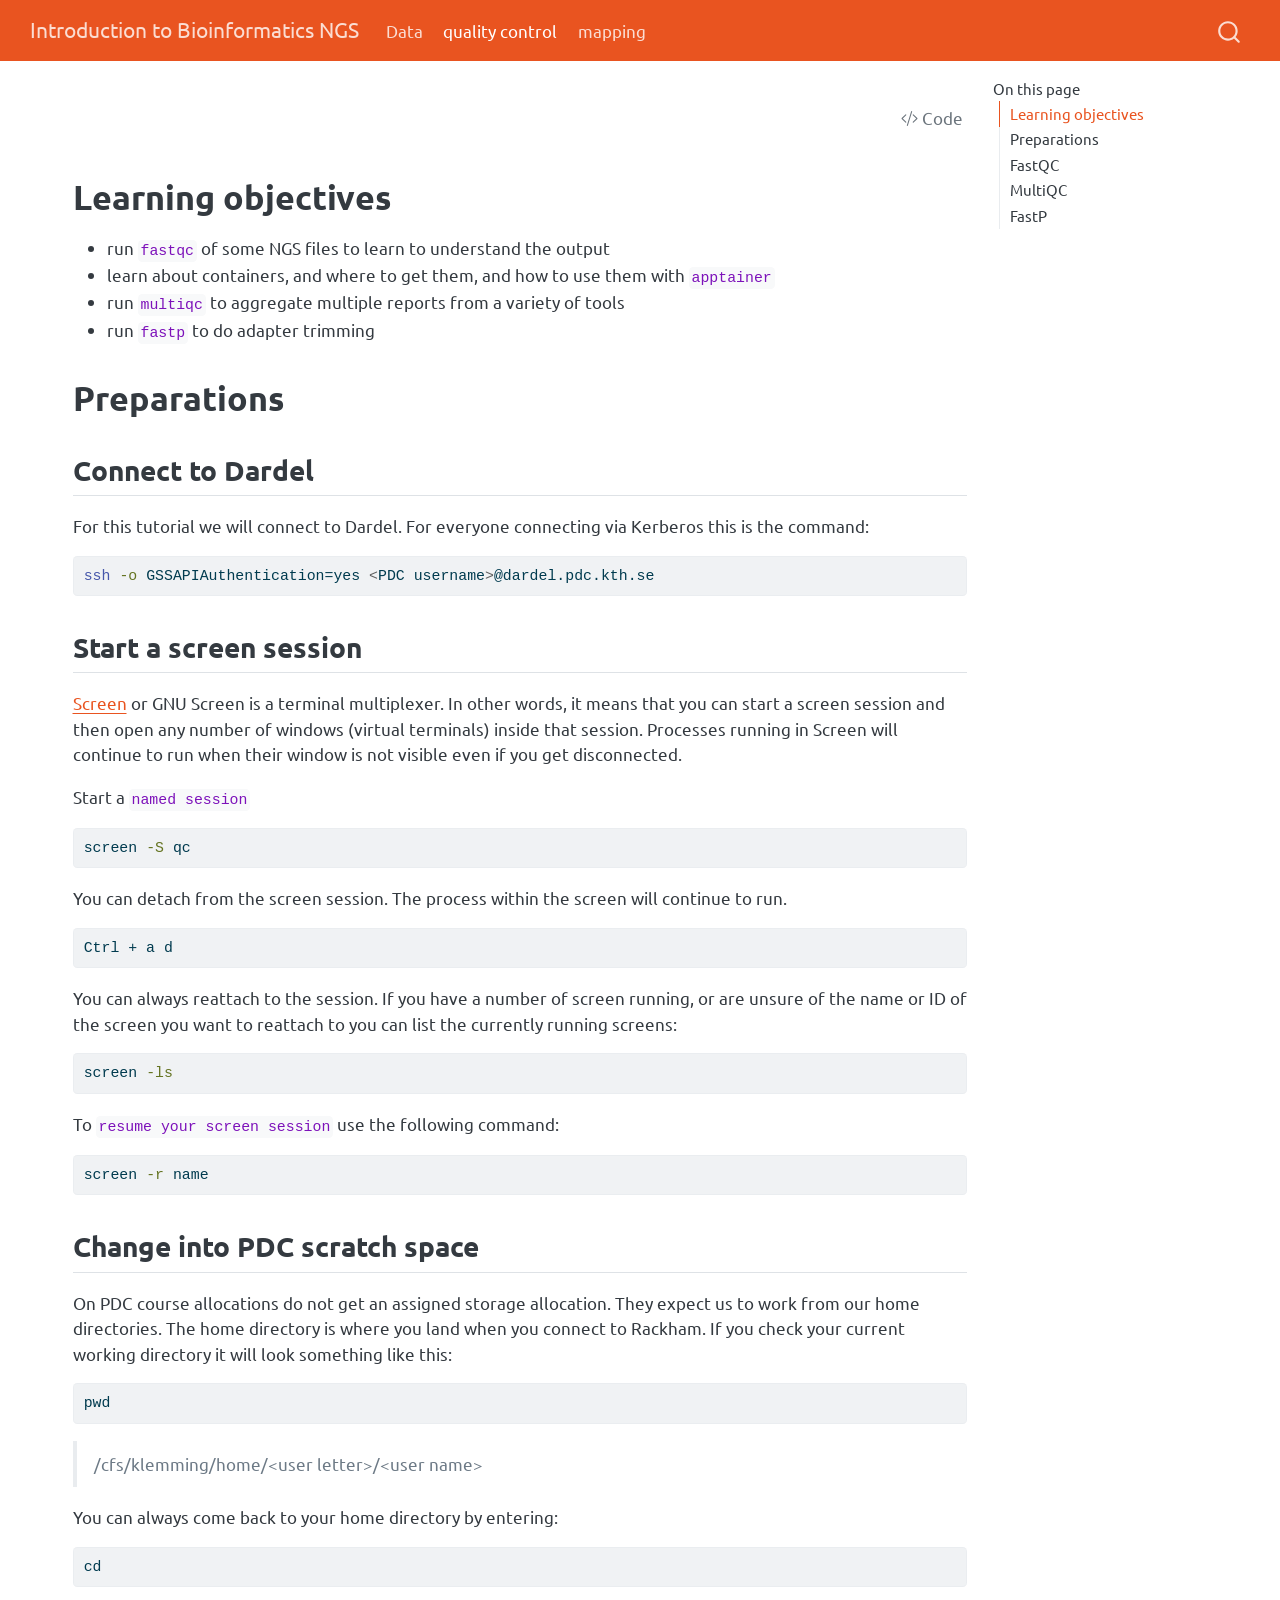
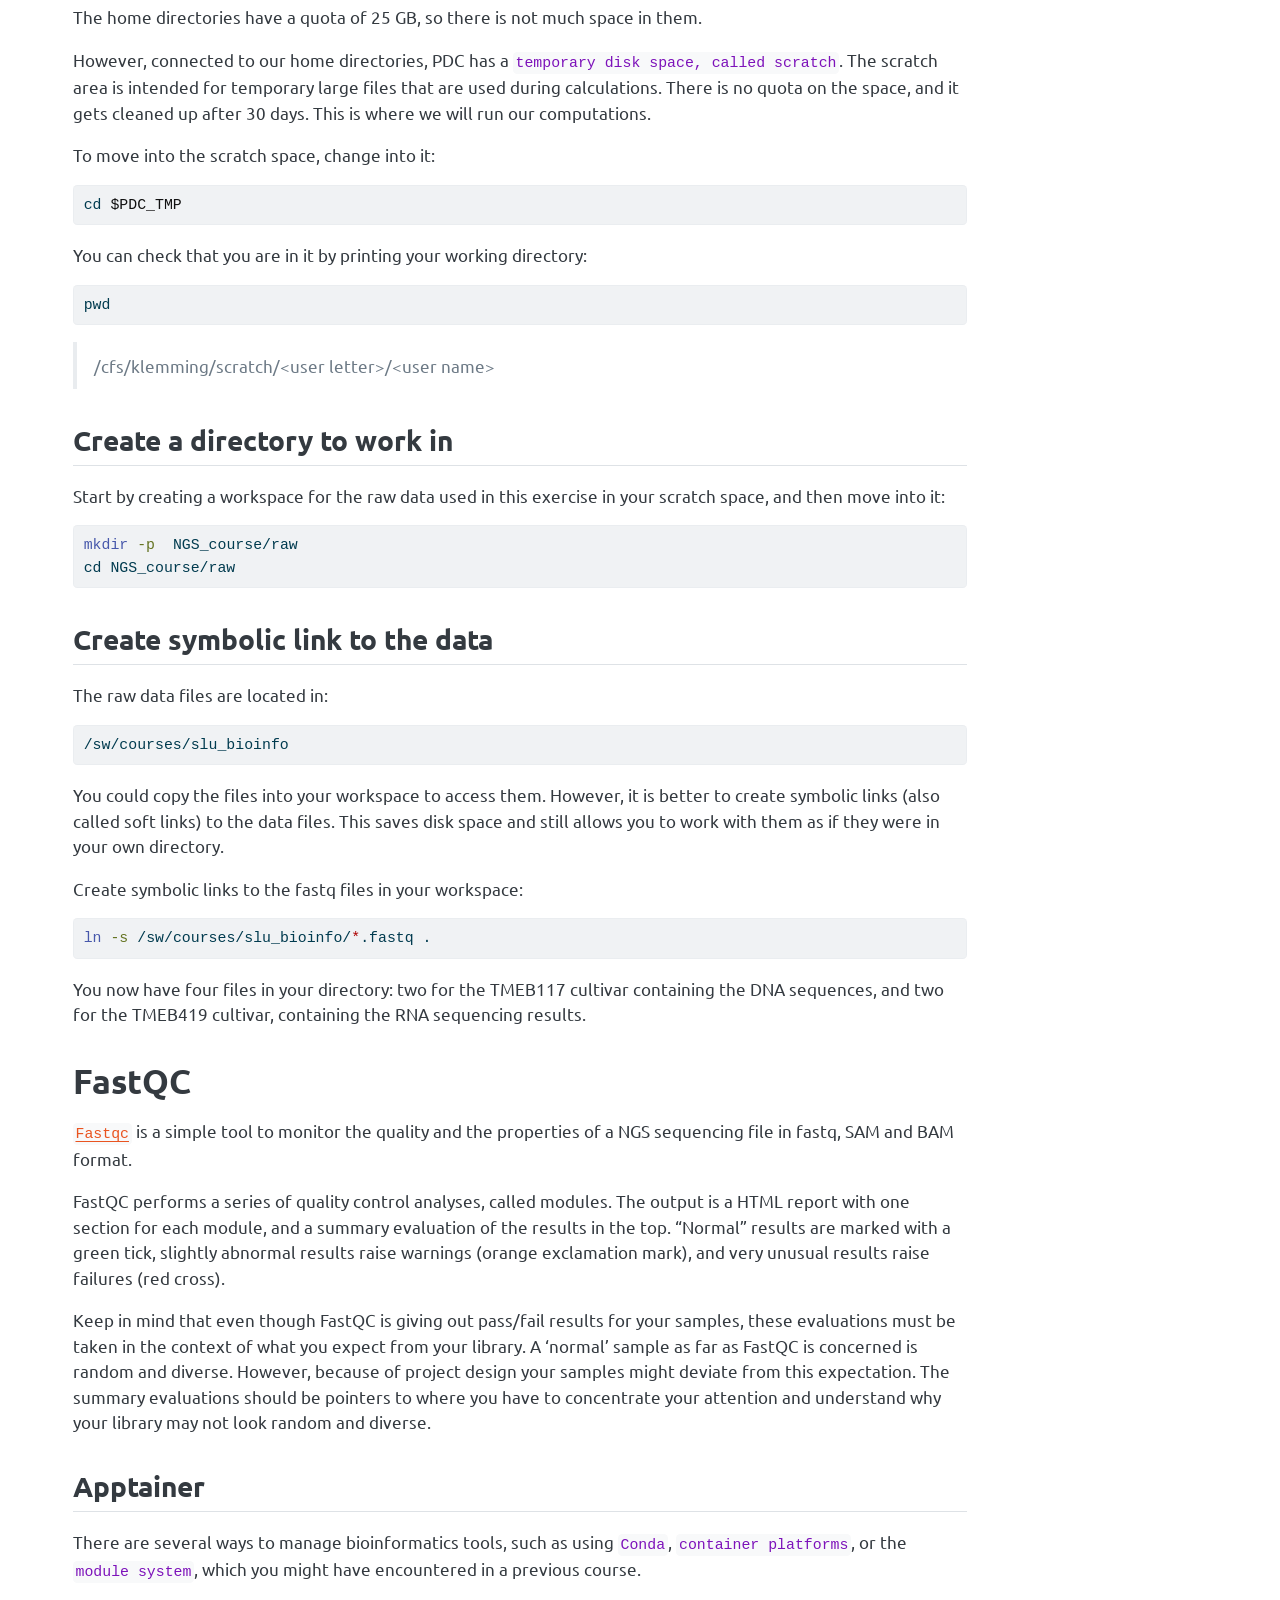
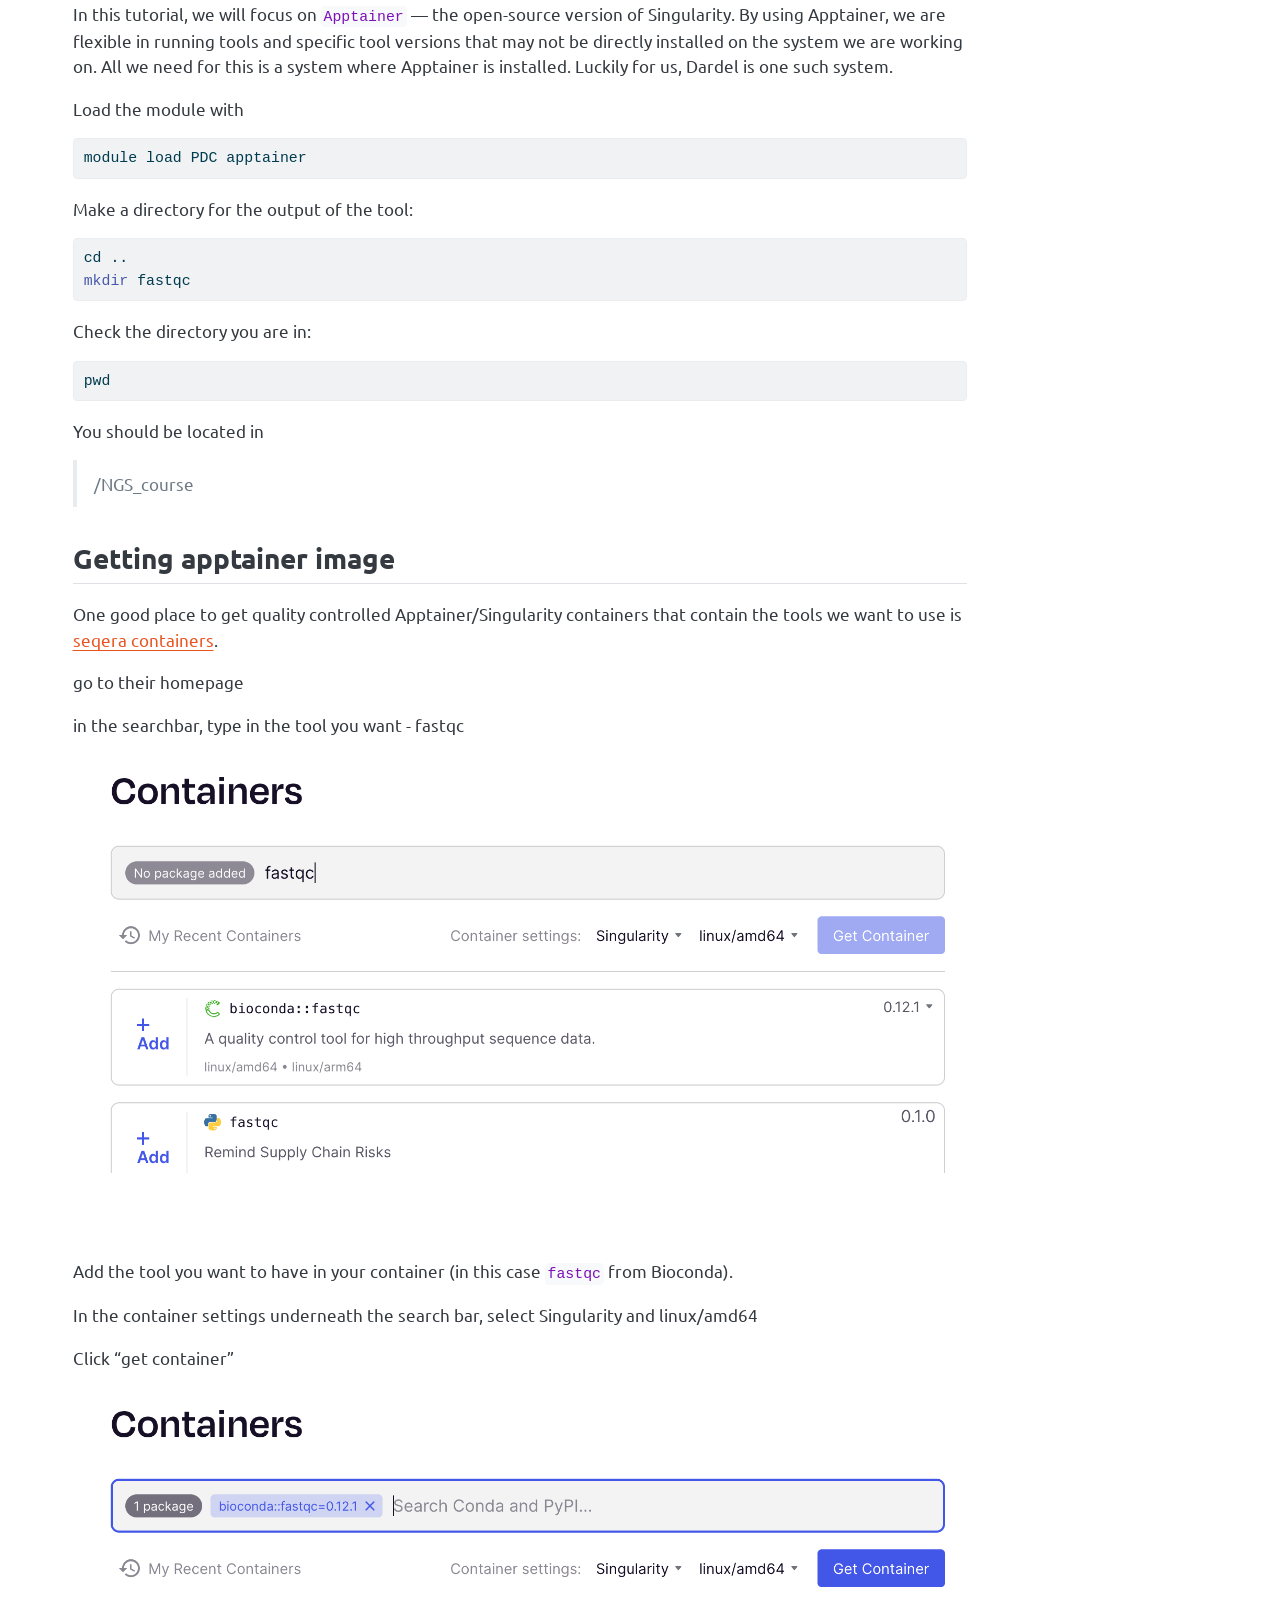
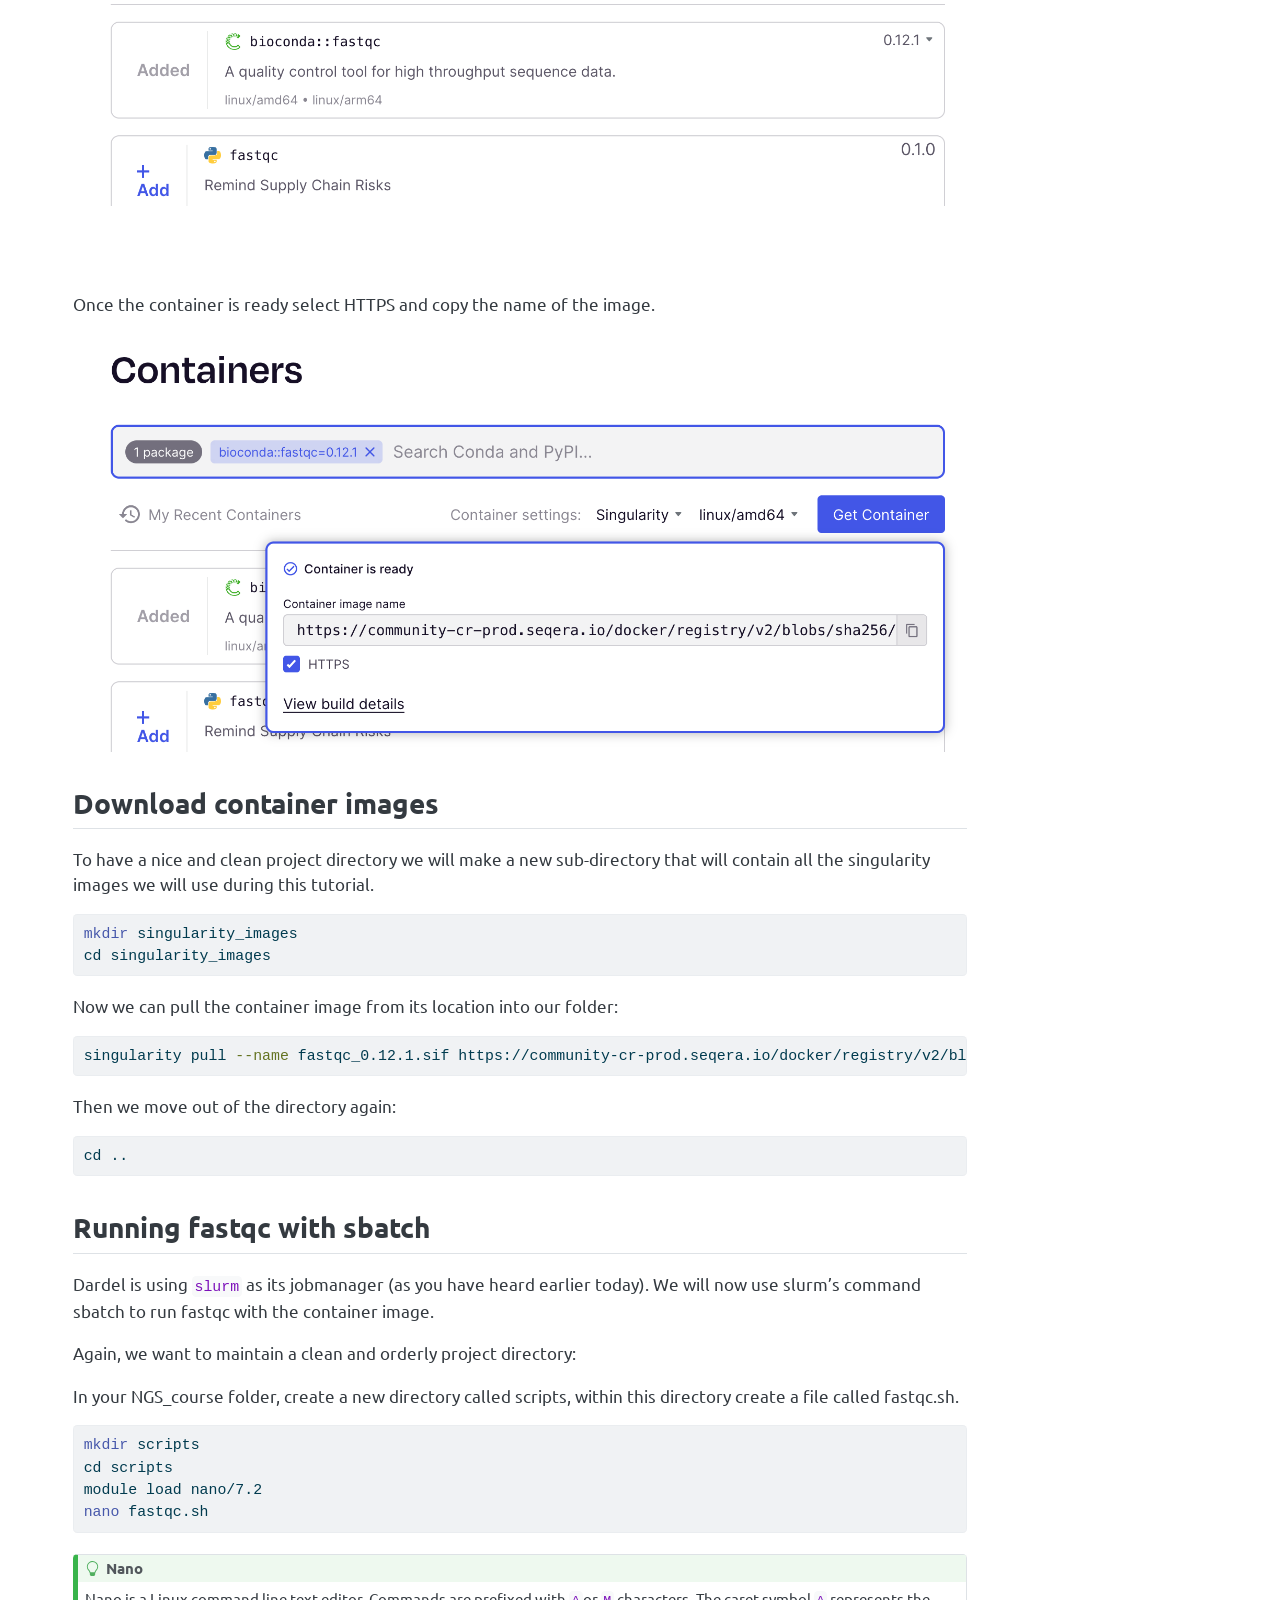
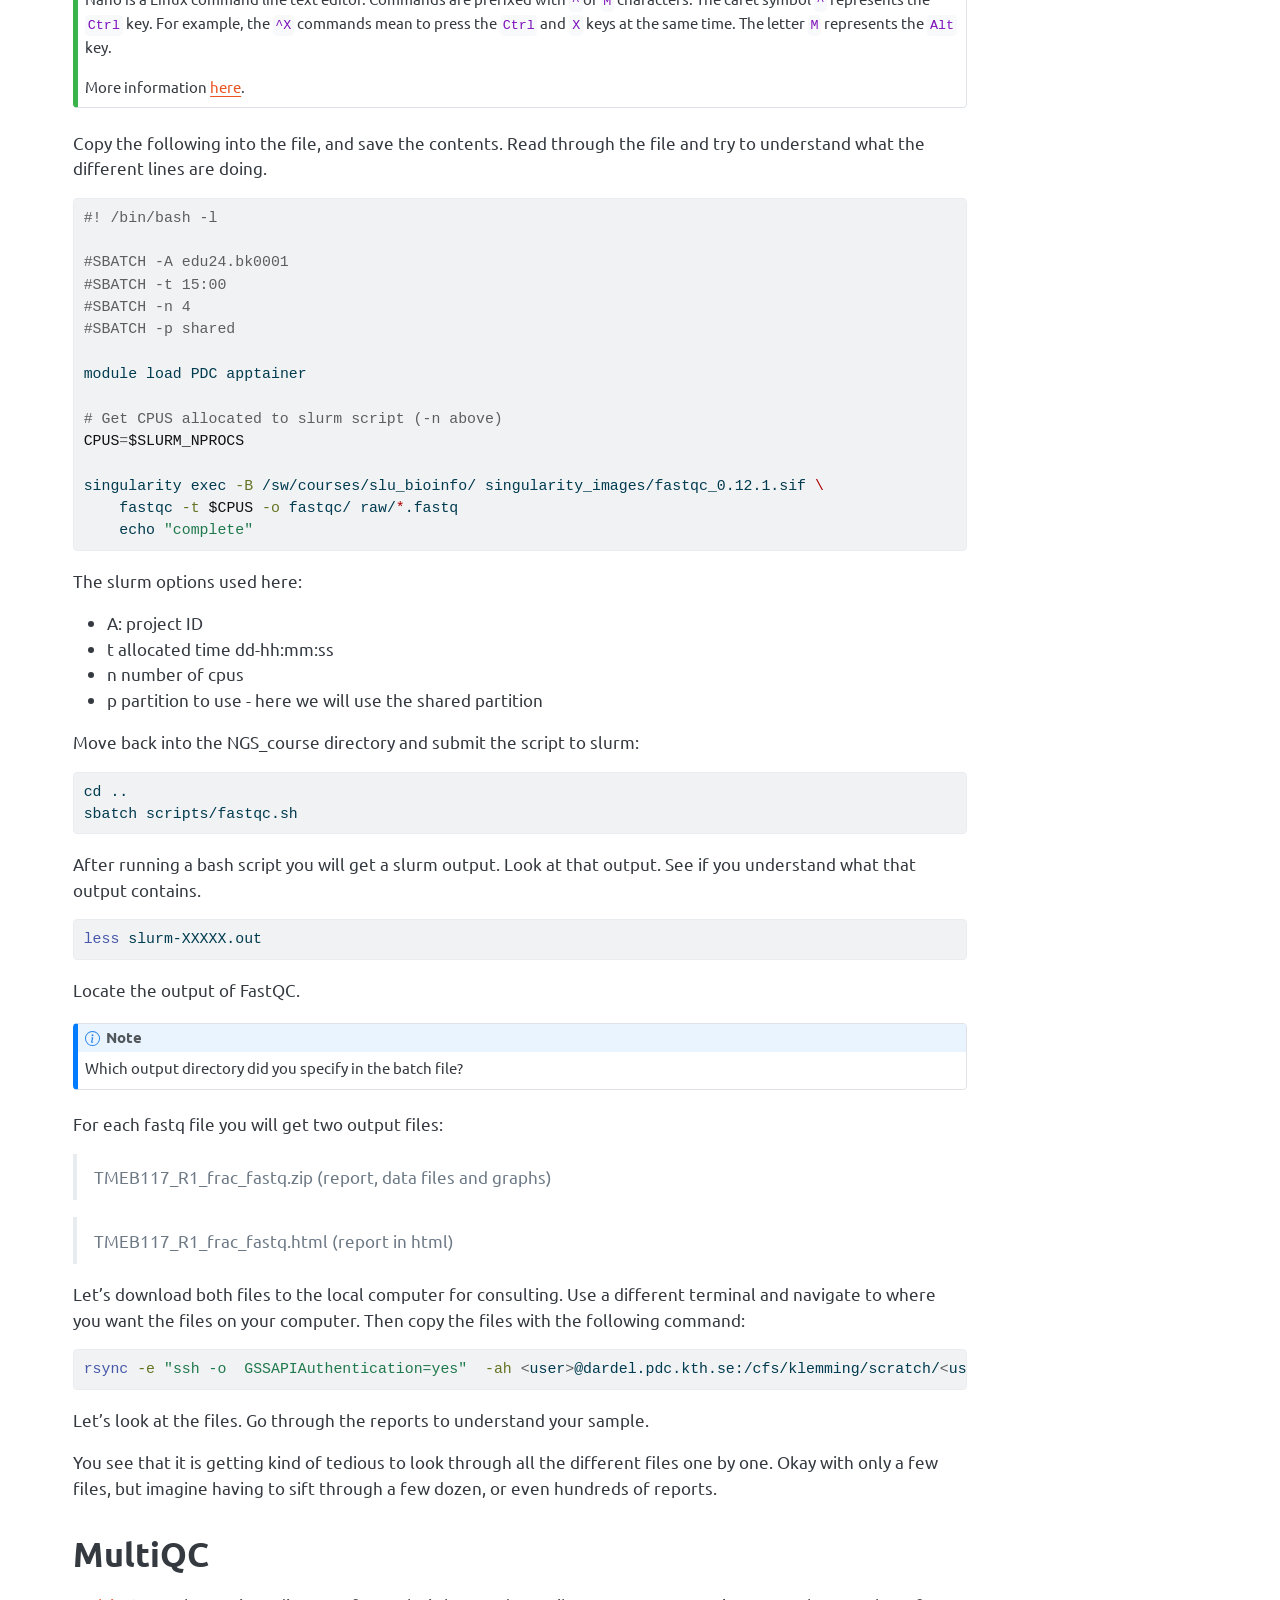
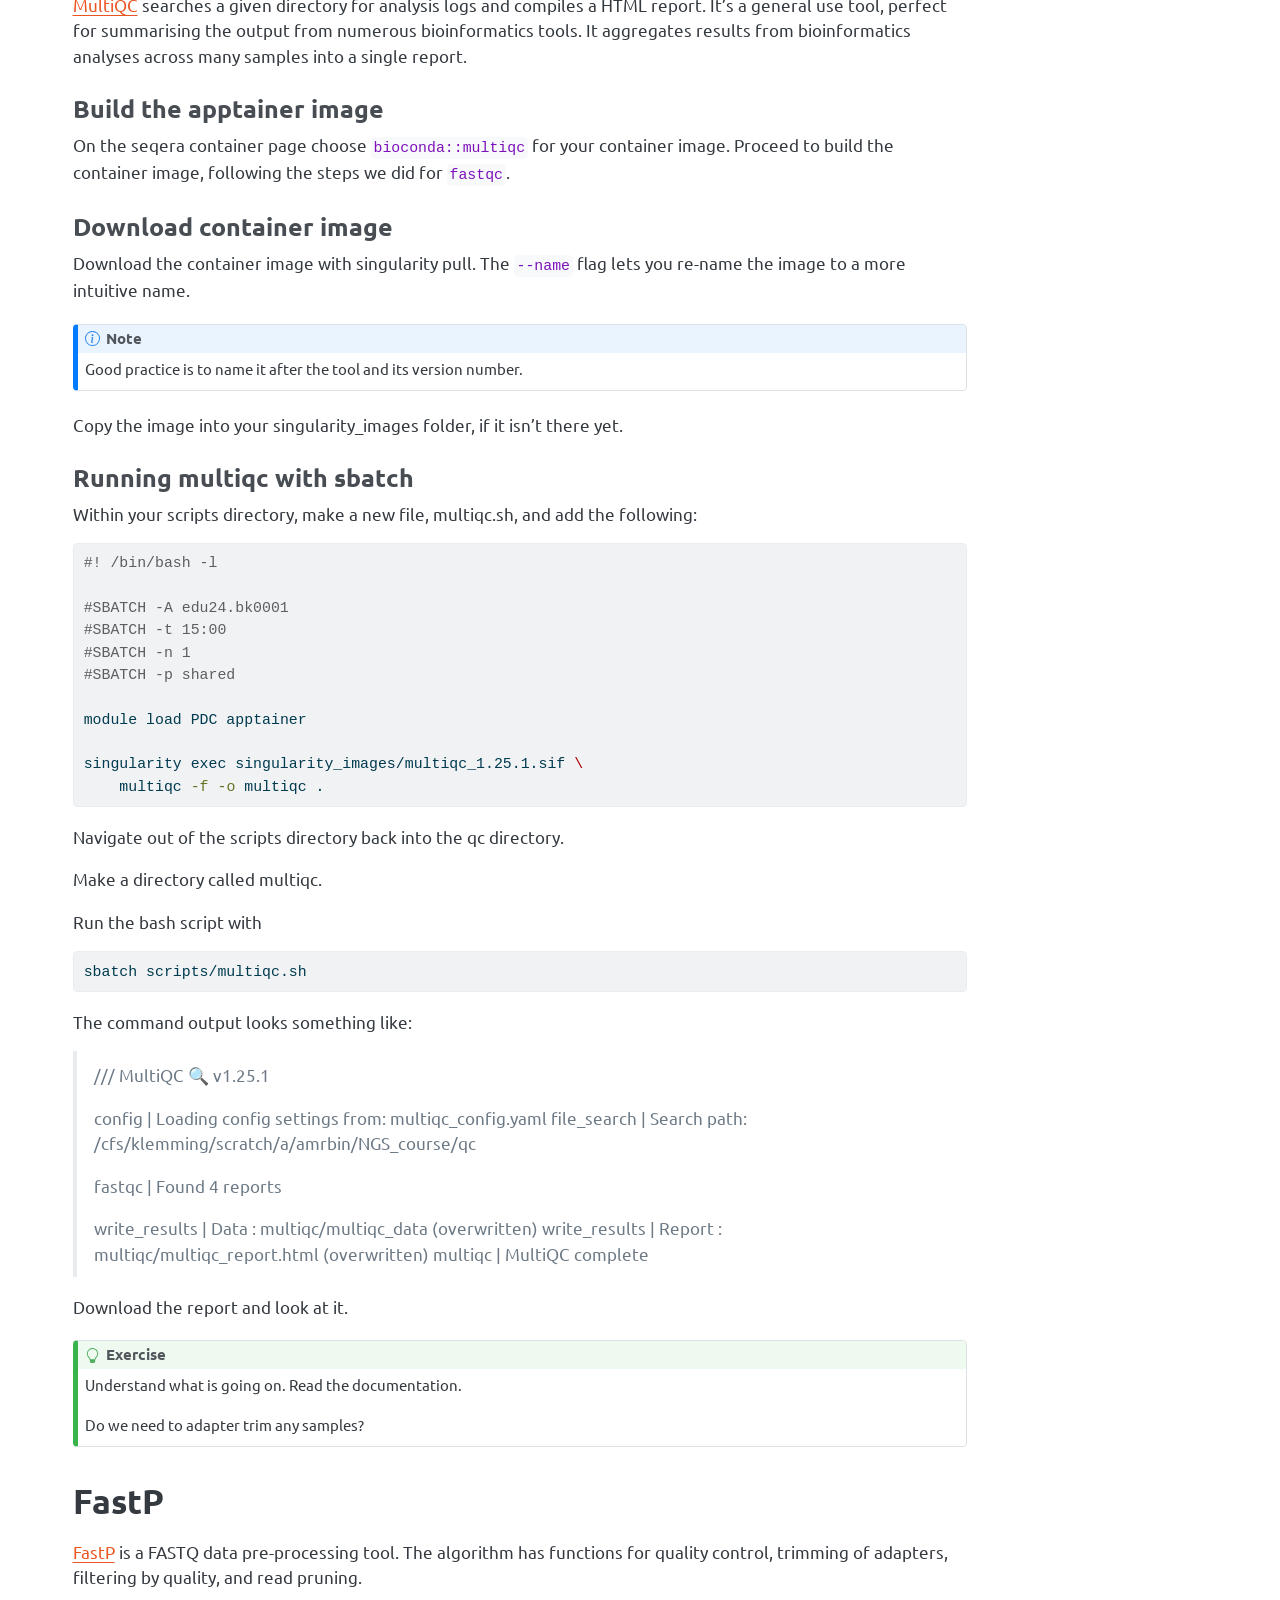
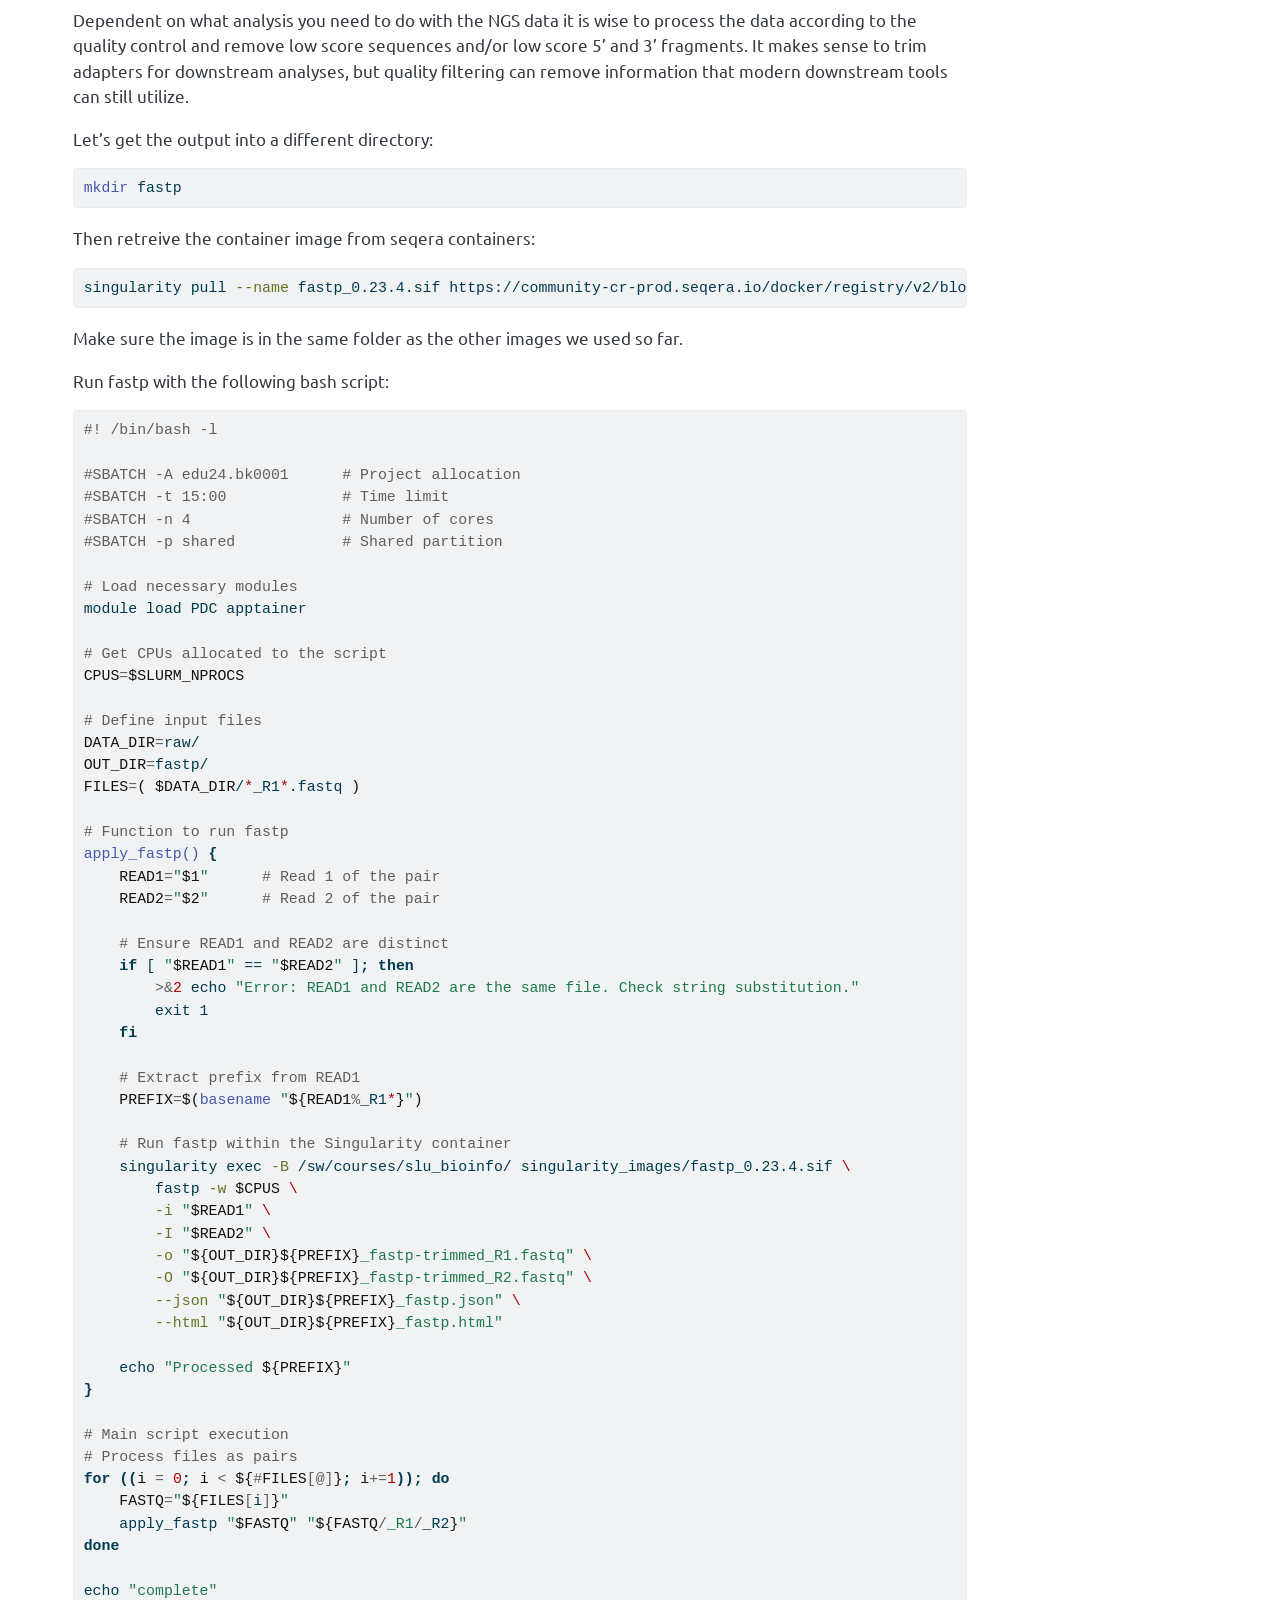
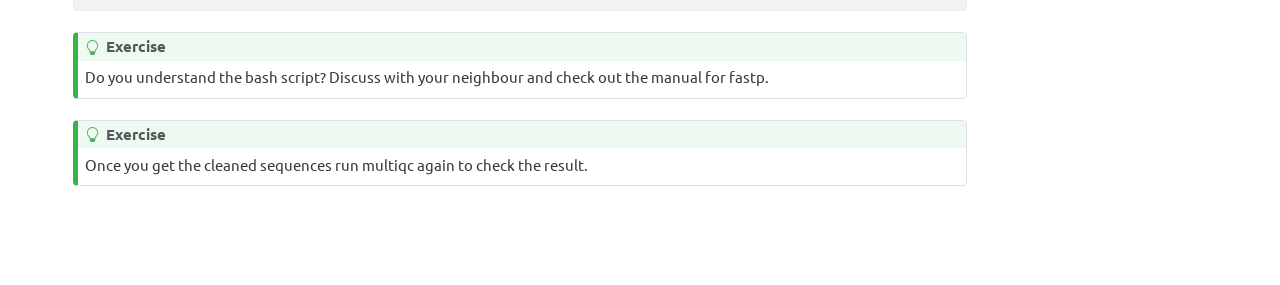
==== NGS1.html @ 235dfc27 "Built site for gh-pages" ====
<!DOCTYPE html>
<html xmlns="http://www.w3.org/1999/xhtml" lang="en" xml:lang="en"><head>

<meta charset="utf-8">
<meta name="generator" content="quarto-1.5.57">

<meta name="viewport" content="width=device-width, initial-scale=1.0, user-scalable=yes">


<title>ngs1 – Introduction to Bioinformatics NGS</title>
<style>
code{white-space: pre-wrap;}
span.smallcaps{font-variant: small-caps;}
div.columns{display: flex; gap: min(4vw, 1.5em);}
div.column{flex: auto; overflow-x: auto;}
div.hanging-indent{margin-left: 1.5em; text-indent: -1.5em;}
ul.task-list{list-style: none;}
ul.task-list li input[type="checkbox"] {
width: 0.8em;
margin: 0 0.8em 0.2em -1em;  vertical-align: middle;
}

pre > code.sourceCode { white-space: pre; position: relative; }
pre > code.sourceCode > span { line-height: 1.25; }
pre > code.sourceCode > span:empty { height: 1.2em; }
.sourceCode { overflow: visible; }
code.sourceCode > span { color: inherit; text-decoration: inherit; }
div.sourceCode { margin: 1em 0; }
pre.sourceCode { margin: 0; }
@media screen {
div.sourceCode { overflow: auto; }
}
@media print {
pre > code.sourceCode { white-space: pre-wrap; }
pre > code.sourceCode > span { display: inline-block; text-indent: -5em; padding-left: 5em; }
}
pre.numberSource code
{ counter-reset: source-line 0; }
pre.numberSource code > span
{ position: relative; left: -4em; counter-increment: source-line; }
pre.numberSource code > span > a:first-child::before
{ content: counter(source-line);
position: relative; left: -1em; text-align: right; vertical-align: baseline;
border: none; display: inline-block;
-webkit-touch-callout: none; -webkit-user-select: none;
-khtml-user-select: none; -moz-user-select: none;
-ms-user-select: none; user-select: none;
padding: 0 4px; width: 4em;
}
pre.numberSource { margin-left: 3em; padding-left: 4px; }
div.sourceCode
{ }
@media screen {
pre > code.sourceCode > span > a:first-child::before { text-decoration: underline; }
}
</style>


<script>const headroomChanged = new CustomEvent("quarto-hrChanged", {
  detail: {},
  bubbles: true,
  cancelable: false,
  composed: false,
});

const announceDismiss = () => {
  const annEl = window.document.getElementById("quarto-announcement");
  if (annEl) {
    annEl.remove();

    const annId = annEl.getAttribute("data-announcement-id");
    window.localStorage.setItem(`quarto-announce-${annId}`, "true");
  }
};

const announceRegister = () => {
  const annEl = window.document.getElementById("quarto-announcement");
  if (annEl) {
    const annId = annEl.getAttribute("data-announcement-id");
    const isDismissed =
      window.localStorage.getItem(`quarto-announce-${annId}`) || false;
    if (isDismissed) {
      announceDismiss();
      return;
    } else {
      annEl.classList.remove("hidden");
    }

    const actionEl = annEl.querySelector(".quarto-announcement-action");
    if (actionEl) {
      actionEl.addEventListener("click", function (e) {
        e.preventDefault();
        // Hide the bar immediately
        announceDismiss();
      });
    }
  }
};

window.document.addEventListener("DOMContentLoaded", function () {
  let init = false;

  announceRegister();

  // Manage the back to top button, if one is present.
  let lastScrollTop = window.pageYOffset || document.documentElement.scrollTop;
  const scrollDownBuffer = 5;
  const scrollUpBuffer = 35;
  const btn = document.getElementById("quarto-back-to-top");
  const hideBackToTop = () => {
    btn.style.display = "none";
  };
  const showBackToTop = () => {
    btn.style.display = "inline-block";
  };
  if (btn) {
    window.document.addEventListener(
      "scroll",
      function () {
        const currentScrollTop =
          window.pageYOffset || document.documentElement.scrollTop;

        // Shows and hides the button 'intelligently' as the user scrolls
        if (currentScrollTop - scrollDownBuffer > lastScrollTop) {
          hideBackToTop();
          lastScrollTop = currentScrollTop <= 0 ? 0 : currentScrollTop;
        } else if (currentScrollTop < lastScrollTop - scrollUpBuffer) {
          showBackToTop();
          lastScrollTop = currentScrollTop <= 0 ? 0 : currentScrollTop;
        }

        // Show the button at the bottom, hides it at the top
        if (currentScrollTop <= 0) {
          hideBackToTop();
        } else if (
          window.innerHeight + currentScrollTop >=
          document.body.offsetHeight
        ) {
          showBackToTop();
        }
      },
      false
    );
  }

  function throttle(func, wait) {
    var timeout;
    return function () {
      const context = this;
      const args = arguments;
      const later = function () {
        clearTimeout(timeout);
        timeout = null;
        func.apply(context, args);
      };

      if (!timeout) {
        timeout = setTimeout(later, wait);
      }
    };
  }

  function headerOffset() {
    // Set an offset if there is are fixed top navbar
    const headerEl = window.document.querySelector("header.fixed-top");
    if (headerEl) {
      return headerEl.clientHeight;
    } else {
      return 0;
    }
  }

  function footerOffset() {
    const footerEl = window.document.querySelector("footer.footer");
    if (footerEl) {
      return footerEl.clientHeight;
    } else {
      return 0;
    }
  }

  function dashboardOffset() {
    const dashboardNavEl = window.document.getElementById(
      "quarto-dashboard-header"
    );
    if (dashboardNavEl !== null) {
      return dashboardNavEl.clientHeight;
    } else {
      return 0;
    }
  }

  function updateDocumentOffsetWithoutAnimation() {
    updateDocumentOffset(false);
  }

  function updateDocumentOffset(animated) {
    // set body offset
    const topOffset = headerOffset();
    const bodyOffset = topOffset + footerOffset() + dashboardOffset();
    const bodyEl = window.document.body;
    bodyEl.setAttribute("data-bs-offset", topOffset);
    bodyEl.style.paddingTop = topOffset + "px";

    // deal with sidebar offsets
    const sidebars = window.document.querySelectorAll(
      ".sidebar, .headroom-target"
    );
    sidebars.forEach((sidebar) => {
      if (!animated) {
        sidebar.classList.add("notransition");
        // Remove the no transition class after the animation has time to complete
        setTimeout(function () {
          sidebar.classList.remove("notransition");
        }, 201);
      }

      if (window.Headroom && sidebar.classList.contains("sidebar-unpinned")) {
        sidebar.style.top = "0";
        sidebar.style.maxHeight = "100vh";
      } else {
        sidebar.style.top = topOffset + "px";
        sidebar.style.maxHeight = "calc(100vh - " + topOffset + "px)";
      }
    });

    // allow space for footer
    const mainContainer = window.document.querySelector(".quarto-container");
    if (mainContainer) {
      mainContainer.style.minHeight = "calc(100vh - " + bodyOffset + "px)";
    }

    // link offset
    let linkStyle = window.document.querySelector("#quarto-target-style");
    if (!linkStyle) {
      linkStyle = window.document.createElement("style");
      linkStyle.setAttribute("id", "quarto-target-style");
      window.document.head.appendChild(linkStyle);
    }
    while (linkStyle.firstChild) {
      linkStyle.removeChild(linkStyle.firstChild);
    }
    if (topOffset > 0) {
      linkStyle.appendChild(
        window.document.createTextNode(`
      section:target::before {
        content: "";
        display: block;
        height: ${topOffset}px;
        margin: -${topOffset}px 0 0;
      }`)
      );
    }
    if (init) {
      window.dispatchEvent(headroomChanged);
    }
    init = true;
  }

  // initialize headroom
  var header = window.document.querySelector("#quarto-header");
  if (header && window.Headroom) {
    const headroom = new window.Headroom(header, {
      tolerance: 5,
      onPin: function () {
        const sidebars = window.document.querySelectorAll(
          ".sidebar, .headroom-target"
        );
        sidebars.forEach((sidebar) => {
          sidebar.classList.remove("sidebar-unpinned");
        });
        updateDocumentOffset();
      },
      onUnpin: function () {
        const sidebars = window.document.querySelectorAll(
          ".sidebar, .headroom-target"
        );
        sidebars.forEach((sidebar) => {
          sidebar.classList.add("sidebar-unpinned");
        });
        updateDocumentOffset();
      },
    });
    headroom.init();

    let frozen = false;
    window.quartoToggleHeadroom = function () {
      if (frozen) {
        headroom.unfreeze();
        frozen = false;
      } else {
        headroom.freeze();
        frozen = true;
      }
    };
  }

  window.addEventListener(
    "hashchange",
    function (e) {
      if (
        getComputedStyle(document.documentElement).scrollBehavior !== "smooth"
      ) {
        window.scrollTo(0, window.pageYOffset - headerOffset());
      }
    },
    false
  );

  // Observe size changed for the header
  const headerEl = window.document.querySelector("header.fixed-top");
  if (headerEl && window.ResizeObserver) {
    const observer = new window.ResizeObserver(() => {
      setTimeout(updateDocumentOffsetWithoutAnimation, 0);
    });
    observer.observe(headerEl, {
      attributes: true,
      childList: true,
      characterData: true,
    });
  } else {
    window.addEventListener(
      "resize",
      throttle(updateDocumentOffsetWithoutAnimation, 50)
    );
  }
  setTimeout(updateDocumentOffsetWithoutAnimation, 250);

  // fixup index.html links if we aren't on the filesystem
  if (window.location.protocol !== "file:") {
    const links = window.document.querySelectorAll("a");
    for (let i = 0; i < links.length; i++) {
      if (links[i].href) {
        links[i].dataset.originalHref = links[i].href;
        links[i].href = links[i].href.replace(/\/index\.html/, "/");
      }
    }

    // Fixup any sharing links that require urls
    // Append url to any sharing urls
    const sharingLinks = window.document.querySelectorAll(
      "a.sidebar-tools-main-item, a.quarto-navigation-tool, a.quarto-navbar-tools, a.quarto-navbar-tools-item"
    );
    for (let i = 0; i < sharingLinks.length; i++) {
      const sharingLink = sharingLinks[i];
      const href = sharingLink.getAttribute("href");
      if (href) {
        sharingLink.setAttribute(
          "href",
          href.replace("|url|", window.location.href)
        );
      }
    }

    // Scroll the active navigation item into view, if necessary
    const navSidebar = window.document.querySelector("nav#quarto-sidebar");
    if (navSidebar) {
      // Find the active item
      const activeItem = navSidebar.querySelector("li.sidebar-item a.active");
      if (activeItem) {
        // Wait for the scroll height and height to resolve by observing size changes on the
        // nav element that is scrollable
        const resizeObserver = new ResizeObserver((_entries) => {
          // The bottom of the element
          const elBottom = activeItem.offsetTop;
          const viewBottom = navSidebar.scrollTop + navSidebar.clientHeight;

          // The element height and scroll height are the same, then we are still loading
          if (viewBottom !== navSidebar.scrollHeight) {
            // Determine if the item isn't visible and scroll to it
            if (elBottom >= viewBottom) {
              navSidebar.scrollTop = elBottom;
            }

            // stop observing now since we've completed the scroll
            resizeObserver.unobserve(navSidebar);
          }
        });
        resizeObserver.observe(navSidebar);
      }
    }
  }
});
</script>
<script>/*!
 * headroom.js v0.12.0 - Give your page some headroom. Hide your header until you need it
 * Copyright (c) 2020 Nick Williams - http://wicky.nillia.ms/headroom.js
 * License: MIT
 */

!function(t,n){"object"==typeof exports&&"undefined"!=typeof module?module.exports=n():"function"==typeof define&&define.amd?define(n):(t=t||self).Headroom=n()}(this,function(){"use strict";function t(){return"undefined"!=typeof window}function d(t){return function(t){return t&&t.document&&function(t){return 9===t.nodeType}(t.document)}(t)?function(t){var n=t.document,o=n.body,s=n.documentElement;return{scrollHeight:function(){return Math.max(o.scrollHeight,s.scrollHeight,o.offsetHeight,s.offsetHeight,o.clientHeight,s.clientHeight)},height:function(){return t.innerHeight||s.clientHeight||o.clientHeight},scrollY:function(){return void 0!==t.pageYOffset?t.pageYOffset:(s||o.parentNode||o).scrollTop}}}(t):function(t){return{scrollHeight:function(){return Math.max(t.scrollHeight,t.offsetHeight,t.clientHeight)},height:function(){return Math.max(t.offsetHeight,t.clientHeight)},scrollY:function(){return t.scrollTop}}}(t)}function n(t,s,e){var n,o=function(){var n=!1;try{var t={get passive(){n=!0}};window.addEventListener("test",t,t),window.removeEventListener("test",t,t)}catch(t){n=!1}return n}(),i=!1,r=d(t),l=r.scrollY(),a={};function c(){var t=Math.round(r.scrollY()),n=r.height(),o=r.scrollHeight();a.scrollY=t,a.lastScrollY=l,a.direction=l<t?"down":"up",a.distance=Math.abs(t-l),a.isOutOfBounds=t<0||o<t+n,a.top=t<=s.offset[a.direction],a.bottom=o<=t+n,a.toleranceExceeded=a.distance>s.tolerance[a.direction],e(a),l=t,i=!1}function h(){i||(i=!0,n=requestAnimationFrame(c))}var u=!!o&&{passive:!0,capture:!1};return t.addEventListener("scroll",h,u),c(),{destroy:function(){cancelAnimationFrame(n),t.removeEventListener("scroll",h,u)}}}function o(t){return t===Object(t)?t:{down:t,up:t}}function s(t,n){n=n||{},Object.assign(this,s.options,n),this.classes=Object.assign({},s.options.classes,n.classes),this.elem=t,this.tolerance=o(this.tolerance),this.offset=o(this.offset),this.initialised=!1,this.frozen=!1}return s.prototype={constructor:s,init:function(){return s.cutsTheMustard&&!this.initialised&&(this.addClass("initial"),this.initialised=!0,setTimeout(function(t){t.scrollTracker=n(t.scroller,{offset:t.offset,tolerance:t.tolerance},t.update.bind(t))},100,this)),this},destroy:function(){this.initialised=!1,Object.keys(this.classes).forEach(this.removeClass,this),this.scrollTracker.destroy()},unpin:function(){!this.hasClass("pinned")&&this.hasClass("unpinned")||(this.addClass("unpinned"),this.removeClass("pinned"),this.onUnpin&&this.onUnpin.call(this))},pin:function(){this.hasClass("unpinned")&&(this.addClass("pinned"),this.removeClass("unpinned"),this.onPin&&this.onPin.call(this))},freeze:function(){this.frozen=!0,this.addClass("frozen")},unfreeze:function(){this.frozen=!1,this.removeClass("frozen")},top:function(){this.hasClass("top")||(this.addClass("top"),this.removeClass("notTop"),this.onTop&&this.onTop.call(this))},notTop:function(){this.hasClass("notTop")||(this.addClass("notTop"),this.removeClass("top"),this.onNotTop&&this.onNotTop.call(this))},bottom:function(){this.hasClass("bottom")||(this.addClass("bottom"),this.removeClass("notBottom"),this.onBottom&&this.onBottom.call(this))},notBottom:function(){this.hasClass("notBottom")||(this.addClass("notBottom"),this.removeClass("bottom"),this.onNotBottom&&this.onNotBottom.call(this))},shouldUnpin:function(t){return"down"===t.direction&&!t.top&&t.toleranceExceeded},shouldPin:function(t){return"up"===t.direction&&t.toleranceExceeded||t.top},addClass:function(t){this.elem.classList.add.apply(this.elem.classList,this.classes[t].split(" "))},removeClass:function(t){this.elem.classList.remove.apply(this.elem.classList,this.classes[t].split(" "))},hasClass:function(t){return this.classes[t].split(" ").every(function(t){return this.classList.contains(t)},this.elem)},update:function(t){t.isOutOfBounds||!0!==this.frozen&&(t.top?this.top():this.notTop(),t.bottom?this.bottom():this.notBottom(),this.shouldUnpin(t)?this.unpin():this.shouldPin(t)&&this.pin())}},s.options={tolerance:{up:0,down:0},offset:0,scroller:t()?window:null,classes:{frozen:"headroom--frozen",pinned:"headroom--pinned",unpinned:"headroom--unpinned",top:"headroom--top",notTop:"headroom--not-top",bottom:"headroom--bottom",notBottom:"headroom--not-bottom",initial:"headroom"}},s.cutsTheMustard=!!(t()&&function(){}.bind&&"classList"in document.documentElement&&Object.assign&&Object.keys&&requestAnimationFrame),s});
</script>
<script>/*!
 * clipboard.js v2.0.11
 * https://clipboardjs.com/
 *
 * Licensed MIT © Zeno Rocha
 */
!function(t,e){"object"==typeof exports&&"object"==typeof module?module.exports=e():"function"==typeof define&&define.amd?define([],e):"object"==typeof exports?exports.ClipboardJS=e():t.ClipboardJS=e()}(this,function(){return n={686:function(t,e,n){"use strict";n.d(e,{default:function(){return b}});var e=n(279),i=n.n(e),e=n(370),u=n.n(e),e=n(817),r=n.n(e);function c(t){try{return document.execCommand(t)}catch(t){return}}var a=function(t){t=r()(t);return c("cut"),t};function o(t,e){var n,o,t=(n=t,o="rtl"===document.documentElement.getAttribute("dir"),(t=document.createElement("textarea")).style.fontSize="12pt",t.style.border="0",t.style.padding="0",t.style.margin="0",t.style.position="absolute",t.style[o?"right":"left"]="-9999px",o=window.pageYOffset||document.documentElement.scrollTop,t.style.top="".concat(o,"px"),t.setAttribute("readonly",""),t.value=n,t);return e.container.appendChild(t),e=r()(t),c("copy"),t.remove(),e}var f=function(t){var e=1<arguments.length&&void 0!==arguments[1]?arguments[1]:{container:document.body},n="";return"string"==typeof t?n=o(t,e):t instanceof HTMLInputElement&&!["text","search","url","tel","password"].includes(null==t?void 0:t.type)?n=o(t.value,e):(n=r()(t),c("copy")),n};function l(t){return(l="function"==typeof Symbol&&"symbol"==typeof Symbol.iterator?function(t){return typeof t}:function(t){return t&&"function"==typeof Symbol&&t.constructor===Symbol&&t!==Symbol.prototype?"symbol":typeof t})(t)}var s=function(){var t=0<arguments.length&&void 0!==arguments[0]?arguments[0]:{},e=t.action,n=void 0===e?"copy":e,o=t.container,e=t.target,t=t.text;if("copy"!==n&&"cut"!==n)throw new Error('Invalid "action" value, use either "copy" or "cut"');if(void 0!==e){if(!e||"object"!==l(e)||1!==e.nodeType)throw new Error('Invalid "target" value, use a valid Element');if("copy"===n&&e.hasAttribute("disabled"))throw new Error('Invalid "target" attribute. Please use "readonly" instead of "disabled" attribute');if("cut"===n&&(e.hasAttribute("readonly")||e.hasAttribute("disabled")))throw new Error('Invalid "target" attribute. You can\'t cut text from elements with "readonly" or "disabled" attributes')}return t?f(t,{container:o}):e?"cut"===n?a(e):f(e,{container:o}):void 0};function p(t){return(p="function"==typeof Symbol&&"symbol"==typeof Symbol.iterator?function(t){return typeof t}:function(t){return t&&"function"==typeof Symbol&&t.constructor===Symbol&&t!==Symbol.prototype?"symbol":typeof t})(t)}function d(t,e){for(var n=0;n<e.length;n++){var o=e[n];o.enumerable=o.enumerable||!1,o.configurable=!0,"value"in o&&(o.writable=!0),Object.defineProperty(t,o.key,o)}}function y(t,e){return(y=Object.setPrototypeOf||function(t,e){return t.__proto__=e,t})(t,e)}function h(n){var o=function(){if("undefined"==typeof Reflect||!Reflect.construct)return!1;if(Reflect.construct.sham)return!1;if("function"==typeof Proxy)return!0;try{return Date.prototype.toString.call(Reflect.construct(Date,[],function(){})),!0}catch(t){return!1}}();return function(){var t,e=v(n);return t=o?(t=v(this).constructor,Reflect.construct(e,arguments,t)):e.apply(this,arguments),e=this,!(t=t)||"object"!==p(t)&&"function"!=typeof t?function(t){if(void 0!==t)return t;throw new ReferenceError("this hasn't been initialised - super() hasn't been called")}(e):t}}function v(t){return(v=Object.setPrototypeOf?Object.getPrototypeOf:function(t){return t.__proto__||Object.getPrototypeOf(t)})(t)}function m(t,e){t="data-clipboard-".concat(t);if(e.hasAttribute(t))return e.getAttribute(t)}var b=function(){!function(t,e){if("function"!=typeof e&&null!==e)throw new TypeError("Super expression must either be null or a function");t.prototype=Object.create(e&&e.prototype,{constructor:{value:t,writable:!0,configurable:!0}}),e&&y(t,e)}(r,i());var t,e,n,o=h(r);function r(t,e){var n;return function(t){if(!(t instanceof r))throw new TypeError("Cannot call a class as a function")}(this),(n=o.call(this)).resolveOptions(e),n.listenClick(t),n}return t=r,n=[{key:"copy",value:function(t){var e=1<arguments.length&&void 0!==arguments[1]?arguments[1]:{container:document.body};return f(t,e)}},{key:"cut",value:function(t){return a(t)}},{key:"isSupported",value:function(){var t=0<arguments.length&&void 0!==arguments[0]?arguments[0]:["copy","cut"],t="string"==typeof t?[t]:t,e=!!document.queryCommandSupported;return t.forEach(function(t){e=e&&!!document.queryCommandSupported(t)}),e}}],(e=[{key:"resolveOptions",value:function(){var t=0<arguments.length&&void 0!==arguments[0]?arguments[0]:{};this.action="function"==typeof t.action?t.action:this.defaultAction,this.target="function"==typeof t.target?t.target:this.defaultTarget,this.text="function"==typeof t.text?t.text:this.defaultText,this.container="object"===p(t.container)?t.container:document.body}},{key:"listenClick",value:function(t){var e=this;this.listener=u()(t,"click",function(t){return e.onClick(t)})}},{key:"onClick",value:function(t){var e=t.delegateTarget||t.currentTarget,n=this.action(e)||"copy",t=s({action:n,container:this.container,target:this.target(e),text:this.text(e)});this.emit(t?"success":"error",{action:n,text:t,trigger:e,clearSelection:function(){e&&e.focus(),window.getSelection().removeAllRanges()}})}},{key:"defaultAction",value:function(t){return m("action",t)}},{key:"defaultTarget",value:function(t){t=m("target",t);if(t)return document.querySelector(t)}},{key:"defaultText",value:function(t){return m("text",t)}},{key:"destroy",value:function(){this.listener.destroy()}}])&&d(t.prototype,e),n&&d(t,n),r}()},828:function(t){var e;"undefined"==typeof Element||Element.prototype.matches||((e=Element.prototype).matches=e.matchesSelector||e.mozMatchesSelector||e.msMatchesSelector||e.oMatchesSelector||e.webkitMatchesSelector),t.exports=function(t,e){for(;t&&9!==t.nodeType;){if("function"==typeof t.matches&&t.matches(e))return t;t=t.parentNode}}},438:function(t,e,n){var u=n(828);function i(t,e,n,o,r){var i=function(e,n,t,o){return function(t){t.delegateTarget=u(t.target,n),t.delegateTarget&&o.call(e,t)}}.apply(this,arguments);return t.addEventListener(n,i,r),{destroy:function(){t.removeEventListener(n,i,r)}}}t.exports=function(t,e,n,o,r){return"function"==typeof t.addEventListener?i.apply(null,arguments):"function"==typeof n?i.bind(null,document).apply(null,arguments):("string"==typeof t&&(t=document.querySelectorAll(t)),Array.prototype.map.call(t,function(t){return i(t,e,n,o,r)}))}},879:function(t,n){n.node=function(t){return void 0!==t&&t instanceof HTMLElement&&1===t.nodeType},n.nodeList=function(t){var e=Object.prototype.toString.call(t);return void 0!==t&&("[object NodeList]"===e||"[object HTMLCollection]"===e)&&"length"in t&&(0===t.length||n.node(t[0]))},n.string=function(t){return"string"==typeof t||t instanceof String},n.fn=function(t){return"[object Function]"===Object.prototype.toString.call(t)}},370:function(t,e,n){var f=n(879),l=n(438);t.exports=function(t,e,n){if(!t&&!e&&!n)throw new Error("Missing required arguments");if(!f.string(e))throw new TypeError("Second argument must be a String");if(!f.fn(n))throw new TypeError("Third argument must be a Function");if(f.node(t))return c=e,a=n,(u=t).addEventListener(c,a),{destroy:function(){u.removeEventListener(c,a)}};if(f.nodeList(t))return o=t,r=e,i=n,Array.prototype.forEach.call(o,function(t){t.addEventListener(r,i)}),{destroy:function(){Array.prototype.forEach.call(o,function(t){t.removeEventListener(r,i)})}};if(f.string(t))return t=t,e=e,n=n,l(document.body,t,e,n);throw new TypeError("First argument must be a String, HTMLElement, HTMLCollection, or NodeList");var o,r,i,u,c,a}},817:function(t){t.exports=function(t){var e,n="SELECT"===t.nodeName?(t.focus(),t.value):"INPUT"===t.nodeName||"TEXTAREA"===t.nodeName?((e=t.hasAttribute("readonly"))||t.setAttribute("readonly",""),t.select(),t.setSelectionRange(0,t.value.length),e||t.removeAttribute("readonly"),t.value):(t.hasAttribute("contenteditable")&&t.focus(),n=window.getSelection(),(e=document.createRange()).selectNodeContents(t),n.removeAllRanges(),n.addRange(e),n.toString());return n}},279:function(t){function e(){}e.prototype={on:function(t,e,n){var o=this.e||(this.e={});return(o[t]||(o[t]=[])).push({fn:e,ctx:n}),this},once:function(t,e,n){var o=this;function r(){o.off(t,r),e.apply(n,arguments)}return r._=e,this.on(t,r,n)},emit:function(t){for(var e=[].slice.call(arguments,1),n=((this.e||(this.e={}))[t]||[]).slice(),o=0,r=n.length;o<r;o++)n[o].fn.apply(n[o].ctx,e);return this},off:function(t,e){var n=this.e||(this.e={}),o=n[t],r=[];if(o&&e)for(var i=0,u=o.length;i<u;i++)o[i].fn!==e&&o[i].fn._!==e&&r.push(o[i]);return r.length?n[t]=r:delete n[t],this}},t.exports=e,t.exports.TinyEmitter=e}},r={},o.n=function(t){var e=t&&t.__esModule?function(){return t.default}:function(){return t};return o.d(e,{a:e}),e},o.d=function(t,e){for(var n in e)o.o(e,n)&&!o.o(t,n)&&Object.defineProperty(t,n,{enumerable:!0,get:e[n]})},o.o=function(t,e){return Object.prototype.hasOwnProperty.call(t,e)},o(686).default;function o(t){if(r[t])return r[t].exports;var e=r[t]={exports:{}};return n[t](e,e.exports,o),e.exports}var n,r});</script>
<script>/*! @algolia/autocomplete-js 1.11.1 | MIT License | © Algolia, Inc. and contributors | https://github.com/algolia/autocomplete */
!function(e,t){"object"==typeof exports&&"undefined"!=typeof module?t(exports):"function"==typeof define&&define.amd?define(["exports"],t):t((e="undefined"!=typeof globalThis?globalThis:e||self)["@algolia/autocomplete-js"]={})}(this,(function(e){"use strict";function t(e,t){var n=Object.keys(e);if(Object.getOwnPropertySymbols){var r=Object.getOwnPropertySymbols(e);t&&(r=r.filter((function(t){return Object.getOwnPropertyDescriptor(e,t).enumerable}))),n.push.apply(n,r)}return n}function n(e){for(var n=1;n<arguments.length;n++){var r=null!=arguments[n]?arguments[n]:{};n%2?t(Object(r),!0).forEach((function(t){o(e,t,r[t])})):Object.getOwnPropertyDescriptors?Object.defineProperties(e,Object.getOwnPropertyDescriptors(r)):t(Object(r)).forEach((function(t){Object.defineProperty(e,t,Object.getOwnPropertyDescriptor(r,t))}))}return e}function r(e){return r="function"==typeof Symbol&&"symbol"==typeof Symbol.iterator?function(e){return typeof e}:function(e){return e&&"function"==typeof Symbol&&e.constructor===Symbol&&e!==Symbol.prototype?"symbol":typeof e},r(e)}function o(e,t,n){return(t=function(e){var t=function(e,t){if("object"!=typeof e||null===e)return e;var n=e[Symbol.toPrimitive];if(void 0!==n){var r=n.call(e,t||"default");if("object"!=typeof r)return r;throw new TypeError("@@toPrimitive must return a primitive value.")}return("string"===t?String:Number)(e)}(e,"string");return"symbol"==typeof t?t:String(t)}(t))in e?Object.defineProperty(e,t,{value:n,enumerable:!0,configurable:!0,writable:!0}):e[t]=n,e}function i(){return i=Object.assign?Object.assign.bind():function(e){for(var t=1;t<arguments.length;t++){var n=arguments[t];for(var r in n)Object.prototype.hasOwnProperty.call(n,r)&&(e[r]=n[r])}return e},i.apply(this,arguments)}function u(e,t){if(null==e)return{};var n,r,o=function(e,t){if(null==e)return{};var n,r,o={},i=Object.keys(e);for(r=0;r<i.length;r++)n=i[r],t.indexOf(n)>=0||(o[n]=e[n]);return o}(e,t);if(Object.getOwnPropertySymbols){var i=Object.getOwnPropertySymbols(e);for(r=0;r<i.length;r++)n=i[r],t.indexOf(n)>=0||Object.prototype.propertyIsEnumerable.call(e,n)&&(o[n]=e[n])}return o}function a(e,t){return function(e){if(Array.isArray(e))return e}(e)||function(e,t){var n=null==e?null:"undefined"!=typeof Symbol&&e[Symbol.iterator]||e["@@iterator"];if(null!=n){var r,o,i,u,a=[],l=!0,c=!1;try{if(i=(n=n.call(e)).next,0===t){if(Object(n)!==n)return;l=!1}else for(;!(l=(r=i.call(n)).done)&&(a.push(r.value),a.length!==t);l=!0);}catch(e){c=!0,o=e}finally{try{if(!l&&null!=n.return&&(u=n.return(),Object(u)!==u))return}finally{if(c)throw o}}return a}}(e,t)||c(e,t)||function(){throw new TypeError("Invalid attempt to destructure non-iterable instance.\nIn order to be iterable, non-array objects must have a [Symbol.iterator]() method.")}()}function l(e){return function(e){if(Array.isArray(e))return s(e)}(e)||function(e){if("undefined"!=typeof Symbol&&null!=e[Symbol.iterator]||null!=e["@@iterator"])return Array.from(e)}(e)||c(e)||function(){throw new TypeError("Invalid attempt to spread non-iterable instance.\nIn order to be iterable, non-array objects must have a [Symbol.iterator]() method.")}()}function c(e,t){if(e){if("string"==typeof e)return s(e,t);var n=Object.prototype.toString.call(e).slice(8,-1);return"Object"===n&&e.constructor&&(n=e.constructor.name),"Map"===n||"Set"===n?Array.from(e):"Arguments"===n||/^(?:Ui|I)nt(?:8|16|32)(?:Clamped)?Array$/.test(n)?s(e,t):void 0}}function s(e,t){(null==t||t>e.length)&&(t=e.length);for(var n=0,r=new Array(t);n<t;n++)r[n]=e[n];return r}function f(e){return{current:e}}function p(e,t){var n=void 0;return function(){for(var r=arguments.length,o=new Array(r),i=0;i<r;i++)o[i]=arguments[i];n&&clearTimeout(n),n=setTimeout((function(){return e.apply(void 0,o)}),t)}}function m(e){return e.reduce((function(e,t){return e.concat(t)}),[])}var v=0;function d(){return"autocomplete-".concat(v++)}function y(e,t){return t.reduce((function(e,t){return e&&e[t]}),e)}function b(e){return 0===e.collections.length?0:e.collections.reduce((function(e,t){return e+t.items.length}),0)}function g(e){return e!==Object(e)}function h(e,t){if(e===t)return!0;if(g(e)||g(t)||"function"==typeof e||"function"==typeof t)return e===t;if(Object.keys(e).length!==Object.keys(t).length)return!1;for(var n=0,r=Object.keys(e);n<r.length;n++){var o=r[n];if(!(o in t))return!1;if(!h(e[o],t[o]))return!1}return!0}var O=function(){};var _="1.11.1",S=[{segment:"autocomplete-core",version:_}];function j(e){var t=e.item,n=e.items,r=void 0===n?[]:n;return{index:t.__autocomplete_indexName,items:[t],positions:[1+r.findIndex((function(e){return e.objectID===t.objectID}))],queryID:t.__autocomplete_queryID,algoliaSource:["autocomplete"]}}function P(e,t){return function(e){if(Array.isArray(e))return e}(e)||function(e,t){var n=null==e?null:"undefined"!=typeof Symbol&&e[Symbol.iterator]||e["@@iterator"];if(null!=n){var r,o,i,u,a=[],l=!0,c=!1;try{if(i=(n=n.call(e)).next,0===t){if(Object(n)!==n)return;l=!1}else for(;!(l=(r=i.call(n)).done)&&(a.push(r.value),a.length!==t);l=!0);}catch(e){c=!0,o=e}finally{try{if(!l&&null!=n.return&&(u=n.return(),Object(u)!==u))return}finally{if(c)throw o}}return a}}(e,t)||function(e,t){if(!e)return;if("string"==typeof e)return w(e,t);var n=Object.prototype.toString.call(e).slice(8,-1);"Object"===n&&e.constructor&&(n=e.constructor.name);if("Map"===n||"Set"===n)return Array.from(e);if("Arguments"===n||/^(?:Ui|I)nt(?:8|16|32)(?:Clamped)?Array$/.test(n))return w(e,t)}(e,t)||function(){throw new TypeError("Invalid attempt to destructure non-iterable instance.\nIn order to be iterable, non-array objects must have a [Symbol.iterator]() method.")}()}function w(e,t){(null==t||t>e.length)&&(t=e.length);for(var n=0,r=new Array(t);n<t;n++)r[n]=e[n];return r}var I=["items"],A=["items"];function E(e){return E="function"==typeof Symbol&&"symbol"==typeof Symbol.iterator?function(e){return typeof e}:function(e){return e&&"function"==typeof Symbol&&e.constructor===Symbol&&e!==Symbol.prototype?"symbol":typeof e},E(e)}function D(e){return function(e){if(Array.isArray(e))return C(e)}(e)||function(e){if("undefined"!=typeof Symbol&&null!=e[Symbol.iterator]||null!=e["@@iterator"])return Array.from(e)}(e)||function(e,t){if(!e)return;if("string"==typeof e)return C(e,t);var n=Object.prototype.toString.call(e).slice(8,-1);"Object"===n&&e.constructor&&(n=e.constructor.name);if("Map"===n||"Set"===n)return Array.from(e);if("Arguments"===n||/^(?:Ui|I)nt(?:8|16|32)(?:Clamped)?Array$/.test(n))return C(e,t)}(e)||function(){throw new TypeError("Invalid attempt to spread non-iterable instance.\nIn order to be iterable, non-array objects must have a [Symbol.iterator]() method.")}()}function C(e,t){(null==t||t>e.length)&&(t=e.length);for(var n=0,r=new Array(t);n<t;n++)r[n]=e[n];return r}function k(e,t){if(null==e)return{};var n,r,o=function(e,t){if(null==e)return{};var n,r,o={},i=Object.keys(e);for(r=0;r<i.length;r++)n=i[r],t.indexOf(n)>=0||(o[n]=e[n]);return o}(e,t);if(Object.getOwnPropertySymbols){var i=Object.getOwnPropertySymbols(e);for(r=0;r<i.length;r++)n=i[r],t.indexOf(n)>=0||Object.prototype.propertyIsEnumerable.call(e,n)&&(o[n]=e[n])}return o}function x(e,t){var n=Object.keys(e);if(Object.getOwnPropertySymbols){var r=Object.getOwnPropertySymbols(e);t&&(r=r.filter((function(t){return Object.getOwnPropertyDescriptor(e,t).enumerable}))),n.push.apply(n,r)}return n}function N(e){for(var t=1;t<arguments.length;t++){var n=null!=arguments[t]?arguments[t]:{};t%2?x(Object(n),!0).forEach((function(t){T(e,t,n[t])})):Object.getOwnPropertyDescriptors?Object.defineProperties(e,Object.getOwnPropertyDescriptors(n)):x(Object(n)).forEach((function(t){Object.defineProperty(e,t,Object.getOwnPropertyDescriptor(n,t))}))}return e}function T(e,t,n){return(t=function(e){var t=function(e,t){if("object"!==E(e)||null===e)return e;var n=e[Symbol.toPrimitive];if(void 0!==n){var r=n.call(e,t||"default");if("object"!==E(r))return r;throw new TypeError("@@toPrimitive must return a primitive value.")}return("string"===t?String:Number)(e)}(e,"string");return"symbol"===E(t)?t:String(t)}(t))in e?Object.defineProperty(e,t,{value:n,enumerable:!0,configurable:!0,writable:!0}):e[t]=n,e}function q(e){for(var t=arguments.length>1&&void 0!==arguments[1]?arguments[1]:20,n=[],r=0;r<e.objectIDs.length;r+=t)n.push(N(N({},e),{},{objectIDs:e.objectIDs.slice(r,r+t)}));return n}function B(e){return e.map((function(e){var t=e.items,n=k(e,I);return N(N({},n),{},{objectIDs:(null==t?void 0:t.map((function(e){return e.objectID})))||n.objectIDs})}))}function R(e){var t,n,r,o=(t=P((e.version||"").split(".").map(Number),2),n=t[0],r=t[1],n>=3||2===n&&r>=4||1===n&&r>=10);function i(t,n,r){if(o&&void 0!==r){var i=r[0].__autocomplete_algoliaCredentials,u={"X-Algolia-Application-Id":i.appId,"X-Algolia-API-Key":i.apiKey};e.apply(void 0,[t].concat(D(n),[{headers:u}]))}else e.apply(void 0,[t].concat(D(n)))}return{init:function(t,n){e("init",{appId:t,apiKey:n})},setUserToken:function(t){e("setUserToken",t)},clickedObjectIDsAfterSearch:function(){for(var e=arguments.length,t=new Array(e),n=0;n<e;n++)t[n]=arguments[n];t.length>0&&i("clickedObjectIDsAfterSearch",B(t),t[0].items)},clickedObjectIDs:function(){for(var e=arguments.length,t=new Array(e),n=0;n<e;n++)t[n]=arguments[n];t.length>0&&i("clickedObjectIDs",B(t),t[0].items)},clickedFilters:function(){for(var t=arguments.length,n=new Array(t),r=0;r<t;r++)n[r]=arguments[r];n.length>0&&e.apply(void 0,["clickedFilters"].concat(n))},convertedObjectIDsAfterSearch:function(){for(var e=arguments.length,t=new Array(e),n=0;n<e;n++)t[n]=arguments[n];t.length>0&&i("convertedObjectIDsAfterSearch",B(t),t[0].items)},convertedObjectIDs:function(){for(var e=arguments.length,t=new Array(e),n=0;n<e;n++)t[n]=arguments[n];t.length>0&&i("convertedObjectIDs",B(t),t[0].items)},convertedFilters:function(){for(var t=arguments.length,n=new Array(t),r=0;r<t;r++)n[r]=arguments[r];n.length>0&&e.apply(void 0,["convertedFilters"].concat(n))},viewedObjectIDs:function(){for(var e=arguments.length,t=new Array(e),n=0;n<e;n++)t[n]=arguments[n];t.length>0&&t.reduce((function(e,t){var n=t.items,r=k(t,A);return[].concat(D(e),D(q(N(N({},r),{},{objectIDs:(null==n?void 0:n.map((function(e){return e.objectID})))||r.objectIDs})).map((function(e){return{items:n,payload:e}}))))}),[]).forEach((function(e){var t=e.items;return i("viewedObjectIDs",[e.payload],t)}))},viewedFilters:function(){for(var t=arguments.length,n=new Array(t),r=0;r<t;r++)n[r]=arguments[r];n.length>0&&e.apply(void 0,["viewedFilters"].concat(n))}}}function F(e){var t=e.items.reduce((function(e,t){var n;return e[t.__autocomplete_indexName]=(null!==(n=e[t.__autocomplete_indexName])&&void 0!==n?n:[]).concat(t),e}),{});return Object.keys(t).map((function(e){return{index:e,items:t[e],algoliaSource:["autocomplete"]}}))}function L(e){return e.objectID&&e.__autocomplete_indexName&&e.__autocomplete_queryID}function U(e){return U="function"==typeof Symbol&&"symbol"==typeof Symbol.iterator?function(e){return typeof e}:function(e){return e&&"function"==typeof Symbol&&e.constructor===Symbol&&e!==Symbol.prototype?"symbol":typeof e},U(e)}function M(e){return function(e){if(Array.isArray(e))return H(e)}(e)||function(e){if("undefined"!=typeof Symbol&&null!=e[Symbol.iterator]||null!=e["@@iterator"])return Array.from(e)}(e)||function(e,t){if(!e)return;if("string"==typeof e)return H(e,t);var n=Object.prototype.toString.call(e).slice(8,-1);"Object"===n&&e.constructor&&(n=e.constructor.name);if("Map"===n||"Set"===n)return Array.from(e);if("Arguments"===n||/^(?:Ui|I)nt(?:8|16|32)(?:Clamped)?Array$/.test(n))return H(e,t)}(e)||function(){throw new TypeError("Invalid attempt to spread non-iterable instance.\nIn order to be iterable, non-array objects must have a [Symbol.iterator]() method.")}()}function H(e,t){(null==t||t>e.length)&&(t=e.length);for(var n=0,r=new Array(t);n<t;n++)r[n]=e[n];return r}function V(e,t){var n=Object.keys(e);if(Object.getOwnPropertySymbols){var r=Object.getOwnPropertySymbols(e);t&&(r=r.filter((function(t){return Object.getOwnPropertyDescriptor(e,t).enumerable}))),n.push.apply(n,r)}return n}function W(e){for(var t=1;t<arguments.length;t++){var n=null!=arguments[t]?arguments[t]:{};t%2?V(Object(n),!0).forEach((function(t){K(e,t,n[t])})):Object.getOwnPropertyDescriptors?Object.defineProperties(e,Object.getOwnPropertyDescriptors(n)):V(Object(n)).forEach((function(t){Object.defineProperty(e,t,Object.getOwnPropertyDescriptor(n,t))}))}return e}function K(e,t,n){return(t=function(e){var t=function(e,t){if("object"!==U(e)||null===e)return e;var n=e[Symbol.toPrimitive];if(void 0!==n){var r=n.call(e,t||"default");if("object"!==U(r))return r;throw new TypeError("@@toPrimitive must return a primitive value.")}return("string"===t?String:Number)(e)}(e,"string");return"symbol"===U(t)?t:String(t)}(t))in e?Object.defineProperty(e,t,{value:n,enumerable:!0,configurable:!0,writable:!0}):e[t]=n,e}var Q="2.6.0",$="https://cdn.jsdelivr.net/npm/search-insights@".concat(Q,"/dist/search-insights.min.js"),z=p((function(e){var t=e.onItemsChange,n=e.items,r=e.insights,o=e.state;t({insights:r,insightsEvents:F({items:n}).map((function(e){return W({eventName:"Items Viewed"},e)})),state:o})}),400);function G(e){var t=function(e){return W({onItemsChange:function(e){var t=e.insights,n=e.insightsEvents;t.viewedObjectIDs.apply(t,M(n.map((function(e){return W(W({},e),{},{algoliaSource:[].concat(M(e.algoliaSource||[]),["autocomplete-internal"])})}))))},onSelect:function(e){var t=e.insights,n=e.insightsEvents;t.clickedObjectIDsAfterSearch.apply(t,M(n.map((function(e){return W(W({},e),{},{algoliaSource:[].concat(M(e.algoliaSource||[]),["autocomplete-internal"])})}))))},onActive:O},e)}(e),n=t.insightsClient,r=t.onItemsChange,o=t.onSelect,i=t.onActive,u=n;n||function(e){if("undefined"!=typeof window)e({window:window})}((function(e){var t=e.window,n=t.AlgoliaAnalyticsObject||"aa";"string"==typeof n&&(u=t[n]),u||(t.AlgoliaAnalyticsObject=n,t[n]||(t[n]=function(){t[n].queue||(t[n].queue=[]);for(var e=arguments.length,r=new Array(e),o=0;o<e;o++)r[o]=arguments[o];t[n].queue.push(r)}),t[n].version=Q,u=t[n],function(e){var t="[Autocomplete]: Could not load search-insights.js. Please load it manually following https://alg.li/insights-autocomplete";try{var n=e.document.createElement("script");n.async=!0,n.src=$,n.onerror=function(){console.error(t)},document.body.appendChild(n)}catch(e){console.error(t)}}(t))}));var a=R(u),l=f([]),c=p((function(e){var t=e.state;if(t.isOpen){var n=t.collections.reduce((function(e,t){return[].concat(M(e),M(t.items))}),[]).filter(L);h(l.current.map((function(e){return e.objectID})),n.map((function(e){return e.objectID})))||(l.current=n,n.length>0&&z({onItemsChange:r,items:n,insights:a,state:t}))}}),0);return{name:"aa.algoliaInsightsPlugin",subscribe:function(e){var t=e.setContext,n=e.onSelect,r=e.onActive;function l(e){t({algoliaInsightsPlugin:{__algoliaSearchParameters:W({clickAnalytics:!0},e?{userToken:e}:{}),insights:a}})}u("addAlgoliaAgent","insights-plugin"),l(),u("onUserTokenChange",l),u("getUserToken",null,(function(e,t){l(t)})),n((function(e){var t=e.item,n=e.state,r=e.event,i=e.source;L(t)&&o({state:n,event:r,insights:a,item:t,insightsEvents:[W({eventName:"Item Selected"},j({item:t,items:i.getItems().filter(L)}))]})})),r((function(e){var t=e.item,n=e.source,r=e.state,o=e.event;L(t)&&i({state:r,event:o,insights:a,item:t,insightsEvents:[W({eventName:"Item Active"},j({item:t,items:n.getItems().filter(L)}))]})}))},onStateChange:function(e){var t=e.state;c({state:t})},__autocomplete_pluginOptions:e}}function J(e,t){var n=t;return{then:function(t,r){return J(e.then(Y(t,n,e),Y(r,n,e)),n)},catch:function(t){return J(e.catch(Y(t,n,e)),n)},finally:function(t){return t&&n.onCancelList.push(t),J(e.finally(Y(t&&function(){return n.onCancelList=[],t()},n,e)),n)},cancel:function(){n.isCanceled=!0;var e=n.onCancelList;n.onCancelList=[],e.forEach((function(e){e()}))},isCanceled:function(){return!0===n.isCanceled}}}function X(e){return J(e,{isCanceled:!1,onCancelList:[]})}function Y(e,t,n){return e?function(n){return t.isCanceled?n:e(n)}:n}function Z(e,t,n,r){if(!n)return null;if(e<0&&(null===t||null!==r&&0===t))return n+e;var o=(null===t?-1:t)+e;return o<=-1||o>=n?null===r?null:0:o}function ee(e,t){var n=Object.keys(e);if(Object.getOwnPropertySymbols){var r=Object.getOwnPropertySymbols(e);t&&(r=r.filter((function(t){return Object.getOwnPropertyDescriptor(e,t).enumerable}))),n.push.apply(n,r)}return n}function te(e){for(var t=1;t<arguments.length;t++){var n=null!=arguments[t]?arguments[t]:{};t%2?ee(Object(n),!0).forEach((function(t){ne(e,t,n[t])})):Object.getOwnPropertyDescriptors?Object.defineProperties(e,Object.getOwnPropertyDescriptors(n)):ee(Object(n)).forEach((function(t){Object.defineProperty(e,t,Object.getOwnPropertyDescriptor(n,t))}))}return e}function ne(e,t,n){return(t=function(e){var t=function(e,t){if("object"!==re(e)||null===e)return e;var n=e[Symbol.toPrimitive];if(void 0!==n){var r=n.call(e,t||"default");if("object"!==re(r))return r;throw new TypeError("@@toPrimitive must return a primitive value.")}return("string"===t?String:Number)(e)}(e,"string");return"symbol"===re(t)?t:String(t)}(t))in e?Object.defineProperty(e,t,{value:n,enumerable:!0,configurable:!0,writable:!0}):e[t]=n,e}function re(e){return re="function"==typeof Symbol&&"symbol"==typeof Symbol.iterator?function(e){return typeof e}:function(e){return e&&"function"==typeof Symbol&&e.constructor===Symbol&&e!==Symbol.prototype?"symbol":typeof e},re(e)}function oe(e){var t=function(e){var t=e.collections.map((function(e){return e.items.length})).reduce((function(e,t,n){var r=(e[n-1]||0)+t;return e.push(r),e}),[]).reduce((function(t,n){return n<=e.activeItemId?t+1:t}),0);return e.collections[t]}(e);if(!t)return null;var n=t.items[function(e){for(var t=e.state,n=e.collection,r=!1,o=0,i=0;!1===r;){var u=t.collections[o];if(u===n){r=!0;break}i+=u.items.length,o++}return t.activeItemId-i}({state:e,collection:t})],r=t.source;return{item:n,itemInputValue:r.getItemInputValue({item:n,state:e}),itemUrl:r.getItemUrl({item:n,state:e}),source:r}}function ie(e,t,n){return[e,null==n?void 0:n.sourceId,t].filter(Boolean).join("-").replace(/\s/g,"")}var ue=/((gt|sm)-|galaxy nexus)|samsung[- ]|samsungbrowser/i;function ae(e){return ae="function"==typeof Symbol&&"symbol"==typeof Symbol.iterator?function(e){return typeof e}:function(e){return e&&"function"==typeof Symbol&&e.constructor===Symbol&&e!==Symbol.prototype?"symbol":typeof e},ae(e)}function le(e,t){var n=Object.keys(e);if(Object.getOwnPropertySymbols){var r=Object.getOwnPropertySymbols(e);t&&(r=r.filter((function(t){return Object.getOwnPropertyDescriptor(e,t).enumerable}))),n.push.apply(n,r)}return n}function ce(e,t,n){return(t=function(e){var t=function(e,t){if("object"!==ae(e)||null===e)return e;var n=e[Symbol.toPrimitive];if(void 0!==n){var r=n.call(e,t||"default");if("object"!==ae(r))return r;throw new TypeError("@@toPrimitive must return a primitive value.")}return("string"===t?String:Number)(e)}(e,"string");return"symbol"===ae(t)?t:String(t)}(t))in e?Object.defineProperty(e,t,{value:n,enumerable:!0,configurable:!0,writable:!0}):e[t]=n,e}function se(e,t,n){var r,o=t.initialState;return{getState:function(){return o},dispatch:function(r,i){var u=function(e){for(var t=1;t<arguments.length;t++){var n=null!=arguments[t]?arguments[t]:{};t%2?le(Object(n),!0).forEach((function(t){ce(e,t,n[t])})):Object.getOwnPropertyDescriptors?Object.defineProperties(e,Object.getOwnPropertyDescriptors(n)):le(Object(n)).forEach((function(t){Object.defineProperty(e,t,Object.getOwnPropertyDescriptor(n,t))}))}return e}({},o);o=e(o,{type:r,props:t,payload:i}),n({state:o,prevState:u})},pendingRequests:(r=[],{add:function(e){return r.push(e),e.finally((function(){r=r.filter((function(t){return t!==e}))}))},cancelAll:function(){r.forEach((function(e){return e.cancel()}))},isEmpty:function(){return 0===r.length}})}}function fe(e){return fe="function"==typeof Symbol&&"symbol"==typeof Symbol.iterator?function(e){return typeof e}:function(e){return e&&"function"==typeof Symbol&&e.constructor===Symbol&&e!==Symbol.prototype?"symbol":typeof e},fe(e)}function pe(e,t){var n=Object.keys(e);if(Object.getOwnPropertySymbols){var r=Object.getOwnPropertySymbols(e);t&&(r=r.filter((function(t){return Object.getOwnPropertyDescriptor(e,t).enumerable}))),n.push.apply(n,r)}return n}function me(e){for(var t=1;t<arguments.length;t++){var n=null!=arguments[t]?arguments[t]:{};t%2?pe(Object(n),!0).forEach((function(t){ve(e,t,n[t])})):Object.getOwnPropertyDescriptors?Object.defineProperties(e,Object.getOwnPropertyDescriptors(n)):pe(Object(n)).forEach((function(t){Object.defineProperty(e,t,Object.getOwnPropertyDescriptor(n,t))}))}return e}function ve(e,t,n){return(t=function(e){var t=function(e,t){if("object"!==fe(e)||null===e)return e;var n=e[Symbol.toPrimitive];if(void 0!==n){var r=n.call(e,t||"default");if("object"!==fe(r))return r;throw new TypeError("@@toPrimitive must return a primitive value.")}return("string"===t?String:Number)(e)}(e,"string");return"symbol"===fe(t)?t:String(t)}(t))in e?Object.defineProperty(e,t,{value:n,enumerable:!0,configurable:!0,writable:!0}):e[t]=n,e}function de(e){return de="function"==typeof Symbol&&"symbol"==typeof Symbol.iterator?function(e){return typeof e}:function(e){return e&&"function"==typeof Symbol&&e.constructor===Symbol&&e!==Symbol.prototype?"symbol":typeof e},de(e)}function ye(e){return function(e){if(Array.isArray(e))return be(e)}(e)||function(e){if("undefined"!=typeof Symbol&&null!=e[Symbol.iterator]||null!=e["@@iterator"])return Array.from(e)}(e)||function(e,t){if(!e)return;if("string"==typeof e)return be(e,t);var n=Object.prototype.toString.call(e).slice(8,-1);"Object"===n&&e.constructor&&(n=e.constructor.name);if("Map"===n||"Set"===n)return Array.from(e);if("Arguments"===n||/^(?:Ui|I)nt(?:8|16|32)(?:Clamped)?Array$/.test(n))return be(e,t)}(e)||function(){throw new TypeError("Invalid attempt to spread non-iterable instance.\nIn order to be iterable, non-array objects must have a [Symbol.iterator]() method.")}()}function be(e,t){(null==t||t>e.length)&&(t=e.length);for(var n=0,r=new Array(t);n<t;n++)r[n]=e[n];return r}function ge(e,t){var n=Object.keys(e);if(Object.getOwnPropertySymbols){var r=Object.getOwnPropertySymbols(e);t&&(r=r.filter((function(t){return Object.getOwnPropertyDescriptor(e,t).enumerable}))),n.push.apply(n,r)}return n}function he(e){for(var t=1;t<arguments.length;t++){var n=null!=arguments[t]?arguments[t]:{};t%2?ge(Object(n),!0).forEach((function(t){Oe(e,t,n[t])})):Object.getOwnPropertyDescriptors?Object.defineProperties(e,Object.getOwnPropertyDescriptors(n)):ge(Object(n)).forEach((function(t){Object.defineProperty(e,t,Object.getOwnPropertyDescriptor(n,t))}))}return e}function Oe(e,t,n){return(t=function(e){var t=function(e,t){if("object"!==de(e)||null===e)return e;var n=e[Symbol.toPrimitive];if(void 0!==n){var r=n.call(e,t||"default");if("object"!==de(r))return r;throw new TypeError("@@toPrimitive must return a primitive value.")}return("string"===t?String:Number)(e)}(e,"string");return"symbol"===de(t)?t:String(t)}(t))in e?Object.defineProperty(e,t,{value:n,enumerable:!0,configurable:!0,writable:!0}):e[t]=n,e}function _e(e,t){var n,r="undefined"!=typeof window?window:{},o=e.plugins||[];return he(he({debug:!1,openOnFocus:!1,enterKeyHint:void 0,placeholder:"",autoFocus:!1,defaultActiveItemId:null,stallThreshold:300,insights:!1,environment:r,shouldPanelOpen:function(e){return b(e.state)>0},reshape:function(e){return e.sources}},e),{},{id:null!==(n=e.id)&&void 0!==n?n:d(),plugins:o,initialState:he({activeItemId:null,query:"",completion:null,collections:[],isOpen:!1,status:"idle",context:{}},e.initialState),onStateChange:function(t){var n;null===(n=e.onStateChange)||void 0===n||n.call(e,t),o.forEach((function(e){var n;return null===(n=e.onStateChange)||void 0===n?void 0:n.call(e,t)}))},onSubmit:function(t){var n;null===(n=e.onSubmit)||void 0===n||n.call(e,t),o.forEach((function(e){var n;return null===(n=e.onSubmit)||void 0===n?void 0:n.call(e,t)}))},onReset:function(t){var n;null===(n=e.onReset)||void 0===n||n.call(e,t),o.forEach((function(e){var n;return null===(n=e.onReset)||void 0===n?void 0:n.call(e,t)}))},getSources:function(n){return Promise.all([].concat(ye(o.map((function(e){return e.getSources}))),[e.getSources]).filter(Boolean).map((function(e){return function(e,t){var n=[];return Promise.resolve(e(t)).then((function(e){return Promise.all(e.filter((function(e){return Boolean(e)})).map((function(e){if(e.sourceId,n.includes(e.sourceId))throw new Error("[Autocomplete] The `sourceId` ".concat(JSON.stringify(e.sourceId)," is not unique."));n.push(e.sourceId);var t={getItemInputValue:function(e){return e.state.query},getItemUrl:function(){},onSelect:function(e){(0,e.setIsOpen)(!1)},onActive:O,onResolve:O};Object.keys(t).forEach((function(e){t[e].__default=!0}));var r=te(te({},t),e);return Promise.resolve(r)})))}))}(e,n)}))).then((function(e){return m(e)})).then((function(e){return e.map((function(e){return he(he({},e),{},{onSelect:function(n){e.onSelect(n),t.forEach((function(e){var t;return null===(t=e.onSelect)||void 0===t?void 0:t.call(e,n)}))},onActive:function(n){e.onActive(n),t.forEach((function(e){var t;return null===(t=e.onActive)||void 0===t?void 0:t.call(e,n)}))},onResolve:function(n){e.onResolve(n),t.forEach((function(e){var t;return null===(t=e.onResolve)||void 0===t?void 0:t.call(e,n)}))}})}))}))},navigator:he({navigate:function(e){var t=e.itemUrl;r.location.assign(t)},navigateNewTab:function(e){var t=e.itemUrl,n=r.open(t,"_blank","noopener");null==n||n.focus()},navigateNewWindow:function(e){var t=e.itemUrl;r.open(t,"_blank","noopener")}},e.navigator)})}function Se(e){return Se="function"==typeof Symbol&&"symbol"==typeof Symbol.iterator?function(e){return typeof e}:function(e){return e&&"function"==typeof Symbol&&e.constructor===Symbol&&e!==Symbol.prototype?"symbol":typeof e},Se(e)}function je(e,t){var n=Object.keys(e);if(Object.getOwnPropertySymbols){var r=Object.getOwnPropertySymbols(e);t&&(r=r.filter((function(t){return Object.getOwnPropertyDescriptor(e,t).enumerable}))),n.push.apply(n,r)}return n}function Pe(e){for(var t=1;t<arguments.length;t++){var n=null!=arguments[t]?arguments[t]:{};t%2?je(Object(n),!0).forEach((function(t){we(e,t,n[t])})):Object.getOwnPropertyDescriptors?Object.defineProperties(e,Object.getOwnPropertyDescriptors(n)):je(Object(n)).forEach((function(t){Object.defineProperty(e,t,Object.getOwnPropertyDescriptor(n,t))}))}return e}function we(e,t,n){return(t=function(e){var t=function(e,t){if("object"!==Se(e)||null===e)return e;var n=e[Symbol.toPrimitive];if(void 0!==n){var r=n.call(e,t||"default");if("object"!==Se(r))return r;throw new TypeError("@@toPrimitive must return a primitive value.")}return("string"===t?String:Number)(e)}(e,"string");return"symbol"===Se(t)?t:String(t)}(t))in e?Object.defineProperty(e,t,{value:n,enumerable:!0,configurable:!0,writable:!0}):e[t]=n,e}function Ie(e){return Ie="function"==typeof Symbol&&"symbol"==typeof Symbol.iterator?function(e){return typeof e}:function(e){return e&&"function"==typeof Symbol&&e.constructor===Symbol&&e!==Symbol.prototype?"symbol":typeof e},Ie(e)}function Ae(e,t){var n=Object.keys(e);if(Object.getOwnPropertySymbols){var r=Object.getOwnPropertySymbols(e);t&&(r=r.filter((function(t){return Object.getOwnPropertyDescriptor(e,t).enumerable}))),n.push.apply(n,r)}return n}function Ee(e){for(var t=1;t<arguments.length;t++){var n=null!=arguments[t]?arguments[t]:{};t%2?Ae(Object(n),!0).forEach((function(t){De(e,t,n[t])})):Object.getOwnPropertyDescriptors?Object.defineProperties(e,Object.getOwnPropertyDescriptors(n)):Ae(Object(n)).forEach((function(t){Object.defineProperty(e,t,Object.getOwnPropertyDescriptor(n,t))}))}return e}function De(e,t,n){return(t=function(e){var t=function(e,t){if("object"!==Ie(e)||null===e)return e;var n=e[Symbol.toPrimitive];if(void 0!==n){var r=n.call(e,t||"default");if("object"!==Ie(r))return r;throw new TypeError("@@toPrimitive must return a primitive value.")}return("string"===t?String:Number)(e)}(e,"string");return"symbol"===Ie(t)?t:String(t)}(t))in e?Object.defineProperty(e,t,{value:n,enumerable:!0,configurable:!0,writable:!0}):e[t]=n,e}function Ce(e){return function(e){if(Array.isArray(e))return ke(e)}(e)||function(e){if("undefined"!=typeof Symbol&&null!=e[Symbol.iterator]||null!=e["@@iterator"])return Array.from(e)}(e)||function(e,t){if(!e)return;if("string"==typeof e)return ke(e,t);var n=Object.prototype.toString.call(e).slice(8,-1);"Object"===n&&e.constructor&&(n=e.constructor.name);if("Map"===n||"Set"===n)return Array.from(e);if("Arguments"===n||/^(?:Ui|I)nt(?:8|16|32)(?:Clamped)?Array$/.test(n))return ke(e,t)}(e)||function(){throw new TypeError("Invalid attempt to spread non-iterable instance.\nIn order to be iterable, non-array objects must have a [Symbol.iterator]() method.")}()}function ke(e,t){(null==t||t>e.length)&&(t=e.length);for(var n=0,r=new Array(t);n<t;n++)r[n]=e[n];return r}function xe(e){return Boolean(e.execute)}function Ne(e,t,n){if(o=e,Boolean(null==o?void 0:o.execute)){var r="algolia"===e.requesterId?Object.assign.apply(Object,[{}].concat(Ce(Object.keys(n.context).map((function(e){var t;return null===(t=n.context[e])||void 0===t?void 0:t.__algoliaSearchParameters}))))):{};return Ee(Ee({},e),{},{requests:e.queries.map((function(n){return{query:"algolia"===e.requesterId?Ee(Ee({},n),{},{params:Ee(Ee({},r),n.params)}):n,sourceId:t,transformResponse:e.transformResponse}}))})}var o;return{items:e,sourceId:t}}function Te(e){var t=e.reduce((function(e,t){if(!xe(t))return e.push(t),e;var n=t.searchClient,r=t.execute,o=t.requesterId,i=t.requests,u=e.find((function(e){return xe(t)&&xe(e)&&e.searchClient===n&&Boolean(o)&&e.requesterId===o}));if(u){var a;(a=u.items).push.apply(a,Ce(i))}else{var l={execute:r,requesterId:o,items:i,searchClient:n};e.push(l)}return e}),[]).map((function(e){if(!xe(e))return Promise.resolve(e);var t=e,n=t.execute,r=t.items;return n({searchClient:t.searchClient,requests:r})}));return Promise.all(t).then((function(e){return m(e)}))}function qe(e,t,n){return t.map((function(t){var r,o=e.filter((function(e){return e.sourceId===t.sourceId})),i=o.map((function(e){return e.items})),u=o[0].transformResponse,a=u?u({results:r=i,hits:r.map((function(e){return e.hits})).filter(Boolean),facetHits:r.map((function(e){var t;return null===(t=e.facetHits)||void 0===t?void 0:t.map((function(e){return{label:e.value,count:e.count,_highlightResult:{label:{value:e.highlighted}}}}))})).filter(Boolean)}):i;return t.onResolve({source:t,results:i,items:a,state:n.getState()}),a.every(Boolean),'The `getItems` function from source "'.concat(t.sourceId,'" must return an array of items but returned ').concat(JSON.stringify(void 0),".\n\nDid you forget to return items?\n\nSee: https://www.algolia.com/doc/ui-libraries/autocomplete/core-concepts/sources/#param-getitems"),{source:t,items:a}}))}function Be(e){return Be="function"==typeof Symbol&&"symbol"==typeof Symbol.iterator?function(e){return typeof e}:function(e){return e&&"function"==typeof Symbol&&e.constructor===Symbol&&e!==Symbol.prototype?"symbol":typeof e},Be(e)}var Re=["event","nextState","props","query","refresh","store"];function Fe(e,t){var n=Object.keys(e);if(Object.getOwnPropertySymbols){var r=Object.getOwnPropertySymbols(e);t&&(r=r.filter((function(t){return Object.getOwnPropertyDescriptor(e,t).enumerable}))),n.push.apply(n,r)}return n}function Le(e){for(var t=1;t<arguments.length;t++){var n=null!=arguments[t]?arguments[t]:{};t%2?Fe(Object(n),!0).forEach((function(t){Ue(e,t,n[t])})):Object.getOwnPropertyDescriptors?Object.defineProperties(e,Object.getOwnPropertyDescriptors(n)):Fe(Object(n)).forEach((function(t){Object.defineProperty(e,t,Object.getOwnPropertyDescriptor(n,t))}))}return e}function Ue(e,t,n){return(t=function(e){var t=function(e,t){if("object"!==Be(e)||null===e)return e;var n=e[Symbol.toPrimitive];if(void 0!==n){var r=n.call(e,t||"default");if("object"!==Be(r))return r;throw new TypeError("@@toPrimitive must return a primitive value.")}return("string"===t?String:Number)(e)}(e,"string");return"symbol"===Be(t)?t:String(t)}(t))in e?Object.defineProperty(e,t,{value:n,enumerable:!0,configurable:!0,writable:!0}):e[t]=n,e}function Me(e,t){if(null==e)return{};var n,r,o=function(e,t){if(null==e)return{};var n,r,o={},i=Object.keys(e);for(r=0;r<i.length;r++)n=i[r],t.indexOf(n)>=0||(o[n]=e[n]);return o}(e,t);if(Object.getOwnPropertySymbols){var i=Object.getOwnPropertySymbols(e);for(r=0;r<i.length;r++)n=i[r],t.indexOf(n)>=0||Object.prototype.propertyIsEnumerable.call(e,n)&&(o[n]=e[n])}return o}var He,Ve,We,Ke=null,Qe=(He=-1,Ve=-1,We=void 0,function(e){var t=++He;return Promise.resolve(e).then((function(e){return We&&t<Ve?We:(Ve=t,We=e,e)}))});function $e(e){var t=e.event,n=e.nextState,r=void 0===n?{}:n,o=e.props,i=e.query,u=e.refresh,a=e.store,l=Me(e,Re);Ke&&o.environment.clearTimeout(Ke);var c=l.setCollections,s=l.setIsOpen,f=l.setQuery,p=l.setActiveItemId,v=l.setStatus;if(f(i),p(o.defaultActiveItemId),!i&&!1===o.openOnFocus){var d,y=a.getState().collections.map((function(e){return Le(Le({},e),{},{items:[]})}));v("idle"),c(y),s(null!==(d=r.isOpen)&&void 0!==d?d:o.shouldPanelOpen({state:a.getState()}));var b=X(Qe(y).then((function(){return Promise.resolve()})));return a.pendingRequests.add(b)}v("loading"),Ke=o.environment.setTimeout((function(){v("stalled")}),o.stallThreshold);var g=X(Qe(o.getSources(Le({query:i,refresh:u,state:a.getState()},l)).then((function(e){return Promise.all(e.map((function(e){return Promise.resolve(e.getItems(Le({query:i,refresh:u,state:a.getState()},l))).then((function(t){return Ne(t,e.sourceId,a.getState())}))}))).then(Te).then((function(t){return qe(t,e,a)})).then((function(e){return function(e){var t=e.collections,n=e.props,r=e.state,o=t.reduce((function(e,t){return Pe(Pe({},e),{},we({},t.source.sourceId,Pe(Pe({},t.source),{},{getItems:function(){return m(t.items)}})))}),{}),i=n.plugins.reduce((function(e,t){return t.reshape?t.reshape(e):e}),{sourcesBySourceId:o,state:r}).sourcesBySourceId;return m(n.reshape({sourcesBySourceId:i,sources:Object.values(i),state:r})).filter(Boolean).map((function(e){return{source:e,items:e.getItems()}}))}({collections:e,props:o,state:a.getState()})}))})))).then((function(e){var n;v("idle"),c(e);var f=o.shouldPanelOpen({state:a.getState()});s(null!==(n=r.isOpen)&&void 0!==n?n:o.openOnFocus&&!i&&f||f);var p=oe(a.getState());if(null!==a.getState().activeItemId&&p){var m=p.item,d=p.itemInputValue,y=p.itemUrl,b=p.source;b.onActive(Le({event:t,item:m,itemInputValue:d,itemUrl:y,refresh:u,source:b,state:a.getState()},l))}})).finally((function(){v("idle"),Ke&&o.environment.clearTimeout(Ke)}));return a.pendingRequests.add(g)}function ze(e){return ze="function"==typeof Symbol&&"symbol"==typeof Symbol.iterator?function(e){return typeof e}:function(e){return e&&"function"==typeof Symbol&&e.constructor===Symbol&&e!==Symbol.prototype?"symbol":typeof e},ze(e)}var Ge=["event","props","refresh","store"];function Je(e,t){var n=Object.keys(e);if(Object.getOwnPropertySymbols){var r=Object.getOwnPropertySymbols(e);t&&(r=r.filter((function(t){return Object.getOwnPropertyDescriptor(e,t).enumerable}))),n.push.apply(n,r)}return n}function Xe(e){for(var t=1;t<arguments.length;t++){var n=null!=arguments[t]?arguments[t]:{};t%2?Je(Object(n),!0).forEach((function(t){Ye(e,t,n[t])})):Object.getOwnPropertyDescriptors?Object.defineProperties(e,Object.getOwnPropertyDescriptors(n)):Je(Object(n)).forEach((function(t){Object.defineProperty(e,t,Object.getOwnPropertyDescriptor(n,t))}))}return e}function Ye(e,t,n){return(t=function(e){var t=function(e,t){if("object"!==ze(e)||null===e)return e;var n=e[Symbol.toPrimitive];if(void 0!==n){var r=n.call(e,t||"default");if("object"!==ze(r))return r;throw new TypeError("@@toPrimitive must return a primitive value.")}return("string"===t?String:Number)(e)}(e,"string");return"symbol"===ze(t)?t:String(t)}(t))in e?Object.defineProperty(e,t,{value:n,enumerable:!0,configurable:!0,writable:!0}):e[t]=n,e}function Ze(e,t){if(null==e)return{};var n,r,o=function(e,t){if(null==e)return{};var n,r,o={},i=Object.keys(e);for(r=0;r<i.length;r++)n=i[r],t.indexOf(n)>=0||(o[n]=e[n]);return o}(e,t);if(Object.getOwnPropertySymbols){var i=Object.getOwnPropertySymbols(e);for(r=0;r<i.length;r++)n=i[r],t.indexOf(n)>=0||Object.prototype.propertyIsEnumerable.call(e,n)&&(o[n]=e[n])}return o}function et(e){return et="function"==typeof Symbol&&"symbol"==typeof Symbol.iterator?function(e){return typeof e}:function(e){return e&&"function"==typeof Symbol&&e.constructor===Symbol&&e!==Symbol.prototype?"symbol":typeof e},et(e)}var tt=["props","refresh","store"],nt=["inputElement","formElement","panelElement"],rt=["inputElement"],ot=["inputElement","maxLength"],it=["source"],ut=["item","source"];function at(e,t){var n=Object.keys(e);if(Object.getOwnPropertySymbols){var r=Object.getOwnPropertySymbols(e);t&&(r=r.filter((function(t){return Object.getOwnPropertyDescriptor(e,t).enumerable}))),n.push.apply(n,r)}return n}function lt(e){for(var t=1;t<arguments.length;t++){var n=null!=arguments[t]?arguments[t]:{};t%2?at(Object(n),!0).forEach((function(t){ct(e,t,n[t])})):Object.getOwnPropertyDescriptors?Object.defineProperties(e,Object.getOwnPropertyDescriptors(n)):at(Object(n)).forEach((function(t){Object.defineProperty(e,t,Object.getOwnPropertyDescriptor(n,t))}))}return e}function ct(e,t,n){return(t=function(e){var t=function(e,t){if("object"!==et(e)||null===e)return e;var n=e[Symbol.toPrimitive];if(void 0!==n){var r=n.call(e,t||"default");if("object"!==et(r))return r;throw new TypeError("@@toPrimitive must return a primitive value.")}return("string"===t?String:Number)(e)}(e,"string");return"symbol"===et(t)?t:String(t)}(t))in e?Object.defineProperty(e,t,{value:n,enumerable:!0,configurable:!0,writable:!0}):e[t]=n,e}function st(e,t){if(null==e)return{};var n,r,o=function(e,t){if(null==e)return{};var n,r,o={},i=Object.keys(e);for(r=0;r<i.length;r++)n=i[r],t.indexOf(n)>=0||(o[n]=e[n]);return o}(e,t);if(Object.getOwnPropertySymbols){var i=Object.getOwnPropertySymbols(e);for(r=0;r<i.length;r++)n=i[r],t.indexOf(n)>=0||Object.prototype.propertyIsEnumerable.call(e,n)&&(o[n]=e[n])}return o}function ft(e){var t=e.props,n=e.refresh,r=e.store,o=st(e,tt);return{getEnvironmentProps:function(e){var n=e.inputElement,o=e.formElement,i=e.panelElement;function u(e){!r.getState().isOpen&&r.pendingRequests.isEmpty()||e.target===n||!1===[o,i].some((function(t){return n=t,r=e.target,n===r||n.contains(r);var n,r}))&&(r.dispatch("blur",null),t.debug||r.pendingRequests.cancelAll())}return lt({onTouchStart:u,onMouseDown:u,onTouchMove:function(e){!1!==r.getState().isOpen&&n===t.environment.document.activeElement&&e.target!==n&&n.blur()}},st(e,nt))},getRootProps:function(e){return lt({role:"combobox","aria-expanded":r.getState().isOpen,"aria-haspopup":"listbox","aria-owns":r.getState().isOpen?r.getState().collections.map((function(e){var n=e.source;return ie(t.id,"list",n)})).join(" "):void 0,"aria-labelledby":ie(t.id,"label")},e)},getFormProps:function(e){return e.inputElement,lt({action:"",noValidate:!0,role:"search",onSubmit:function(i){var u;i.preventDefault(),t.onSubmit(lt({event:i,refresh:n,state:r.getState()},o)),r.dispatch("submit",null),null===(u=e.inputElement)||void 0===u||u.blur()},onReset:function(i){var u;i.preventDefault(),t.onReset(lt({event:i,refresh:n,state:r.getState()},o)),r.dispatch("reset",null),null===(u=e.inputElement)||void 0===u||u.focus()}},st(e,rt))},getLabelProps:function(e){return lt({htmlFor:ie(t.id,"input"),id:ie(t.id,"label")},e)},getInputProps:function(e){var i;function u(e){(t.openOnFocus||Boolean(r.getState().query))&&$e(lt({event:e,props:t,query:r.getState().completion||r.getState().query,refresh:n,store:r},o)),r.dispatch("focus",null)}var a=e||{};a.inputElement;var l=a.maxLength,c=void 0===l?512:l,s=st(a,ot),f=oe(r.getState()),p=function(e){return Boolean(e&&e.match(ue))}((null===(i=t.environment.navigator)||void 0===i?void 0:i.userAgent)||""),m=t.enterKeyHint||(null!=f&&f.itemUrl&&!p?"go":"search");return lt({"aria-autocomplete":"both","aria-activedescendant":r.getState().isOpen&&null!==r.getState().activeItemId?ie(t.id,"item-".concat(r.getState().activeItemId),null==f?void 0:f.source):void 0,"aria-controls":r.getState().isOpen?r.getState().collections.map((function(e){var n=e.source;return ie(t.id,"list",n)})).join(" "):void 0,"aria-labelledby":ie(t.id,"label"),value:r.getState().completion||r.getState().query,id:ie(t.id,"input"),autoComplete:"off",autoCorrect:"off",autoCapitalize:"off",enterKeyHint:m,spellCheck:"false",autoFocus:t.autoFocus,placeholder:t.placeholder,maxLength:c,type:"search",onChange:function(e){$e(lt({event:e,props:t,query:e.currentTarget.value.slice(0,c),refresh:n,store:r},o))},onKeyDown:function(e){!function(e){var t=e.event,n=e.props,r=e.refresh,o=e.store,i=Ze(e,Ge);if("ArrowUp"===t.key||"ArrowDown"===t.key){var u=function(){var e=oe(o.getState()),t=n.environment.document.getElementById(ie(n.id,"item-".concat(o.getState().activeItemId),null==e?void 0:e.source));t&&(t.scrollIntoViewIfNeeded?t.scrollIntoViewIfNeeded(!1):t.scrollIntoView(!1))},a=function(){var e=oe(o.getState());if(null!==o.getState().activeItemId&&e){var n=e.item,u=e.itemInputValue,a=e.itemUrl,l=e.source;l.onActive(Xe({event:t,item:n,itemInputValue:u,itemUrl:a,refresh:r,source:l,state:o.getState()},i))}};t.preventDefault(),!1===o.getState().isOpen&&(n.openOnFocus||Boolean(o.getState().query))?$e(Xe({event:t,props:n,query:o.getState().query,refresh:r,store:o},i)).then((function(){o.dispatch(t.key,{nextActiveItemId:n.defaultActiveItemId}),a(),setTimeout(u,0)})):(o.dispatch(t.key,{}),a(),u())}else if("Escape"===t.key)t.preventDefault(),o.dispatch(t.key,null),o.pendingRequests.cancelAll();else if("Tab"===t.key)o.dispatch("blur",null),o.pendingRequests.cancelAll();else if("Enter"===t.key){if(null===o.getState().activeItemId||o.getState().collections.every((function(e){return 0===e.items.length})))return void(n.debug||o.pendingRequests.cancelAll());t.preventDefault();var l=oe(o.getState()),c=l.item,s=l.itemInputValue,f=l.itemUrl,p=l.source;if(t.metaKey||t.ctrlKey)void 0!==f&&(p.onSelect(Xe({event:t,item:c,itemInputValue:s,itemUrl:f,refresh:r,source:p,state:o.getState()},i)),n.navigator.navigateNewTab({itemUrl:f,item:c,state:o.getState()}));else if(t.shiftKey)void 0!==f&&(p.onSelect(Xe({event:t,item:c,itemInputValue:s,itemUrl:f,refresh:r,source:p,state:o.getState()},i)),n.navigator.navigateNewWindow({itemUrl:f,item:c,state:o.getState()}));else if(t.altKey);else{if(void 0!==f)return p.onSelect(Xe({event:t,item:c,itemInputValue:s,itemUrl:f,refresh:r,source:p,state:o.getState()},i)),void n.navigator.navigate({itemUrl:f,item:c,state:o.getState()});$e(Xe({event:t,nextState:{isOpen:!1},props:n,query:s,refresh:r,store:o},i)).then((function(){p.onSelect(Xe({event:t,item:c,itemInputValue:s,itemUrl:f,refresh:r,source:p,state:o.getState()},i))}))}}}(lt({event:e,props:t,refresh:n,store:r},o))},onFocus:u,onBlur:O,onClick:function(n){e.inputElement!==t.environment.document.activeElement||r.getState().isOpen||u(n)}},s)},getPanelProps:function(e){return lt({onMouseDown:function(e){e.preventDefault()},onMouseLeave:function(){r.dispatch("mouseleave",null)}},e)},getListProps:function(e){var n=e||{},r=n.source,o=st(n,it);return lt({role:"listbox","aria-labelledby":ie(t.id,"label"),id:ie(t.id,"list",r)},o)},getItemProps:function(e){var i=e.item,u=e.source,a=st(e,ut);return lt({id:ie(t.id,"item-".concat(i.__autocomplete_id),u),role:"option","aria-selected":r.getState().activeItemId===i.__autocomplete_id,onMouseMove:function(e){if(i.__autocomplete_id!==r.getState().activeItemId){r.dispatch("mousemove",i.__autocomplete_id);var t=oe(r.getState());if(null!==r.getState().activeItemId&&t){var u=t.item,a=t.itemInputValue,l=t.itemUrl,c=t.source;c.onActive(lt({event:e,item:u,itemInputValue:a,itemUrl:l,refresh:n,source:c,state:r.getState()},o))}}},onMouseDown:function(e){e.preventDefault()},onClick:function(e){var a=u.getItemInputValue({item:i,state:r.getState()}),l=u.getItemUrl({item:i,state:r.getState()});(l?Promise.resolve():$e(lt({event:e,nextState:{isOpen:!1},props:t,query:a,refresh:n,store:r},o))).then((function(){u.onSelect(lt({event:e,item:i,itemInputValue:a,itemUrl:l,refresh:n,source:u,state:r.getState()},o))}))}},a)}}}function pt(e){return pt="function"==typeof Symbol&&"symbol"==typeof Symbol.iterator?function(e){return typeof e}:function(e){return e&&"function"==typeof Symbol&&e.constructor===Symbol&&e!==Symbol.prototype?"symbol":typeof e},pt(e)}function mt(e,t){var n=Object.keys(e);if(Object.getOwnPropertySymbols){var r=Object.getOwnPropertySymbols(e);t&&(r=r.filter((function(t){return Object.getOwnPropertyDescriptor(e,t).enumerable}))),n.push.apply(n,r)}return n}function vt(e){for(var t=1;t<arguments.length;t++){var n=null!=arguments[t]?arguments[t]:{};t%2?mt(Object(n),!0).forEach((function(t){dt(e,t,n[t])})):Object.getOwnPropertyDescriptors?Object.defineProperties(e,Object.getOwnPropertyDescriptors(n)):mt(Object(n)).forEach((function(t){Object.defineProperty(e,t,Object.getOwnPropertyDescriptor(n,t))}))}return e}function dt(e,t,n){return(t=function(e){var t=function(e,t){if("object"!==pt(e)||null===e)return e;var n=e[Symbol.toPrimitive];if(void 0!==n){var r=n.call(e,t||"default");if("object"!==pt(r))return r;throw new TypeError("@@toPrimitive must return a primitive value.")}return("string"===t?String:Number)(e)}(e,"string");return"symbol"===pt(t)?t:String(t)}(t))in e?Object.defineProperty(e,t,{value:n,enumerable:!0,configurable:!0,writable:!0}):e[t]=n,e}function yt(e){var t,n,r,o,i=e.plugins,u=e.options,a=null===(t=((null===(n=u.__autocomplete_metadata)||void 0===n?void 0:n.userAgents)||[])[0])||void 0===t?void 0:t.segment,l=a?dt({},a,Object.keys((null===(r=u.__autocomplete_metadata)||void 0===r?void 0:r.options)||{})):{};return{plugins:i.map((function(e){return{name:e.name,options:Object.keys(e.__autocomplete_pluginOptions||[])}})),options:vt({"autocomplete-core":Object.keys(u)},l),ua:S.concat((null===(o=u.__autocomplete_metadata)||void 0===o?void 0:o.userAgents)||[])}}function bt(e){var t,n=e.state;return!1===n.isOpen||null===n.activeItemId?null:(null===(t=oe(n))||void 0===t?void 0:t.itemInputValue)||null}function gt(e){return gt="function"==typeof Symbol&&"symbol"==typeof Symbol.iterator?function(e){return typeof e}:function(e){return e&&"function"==typeof Symbol&&e.constructor===Symbol&&e!==Symbol.prototype?"symbol":typeof e},gt(e)}function ht(e,t){var n=Object.keys(e);if(Object.getOwnPropertySymbols){var r=Object.getOwnPropertySymbols(e);t&&(r=r.filter((function(t){return Object.getOwnPropertyDescriptor(e,t).enumerable}))),n.push.apply(n,r)}return n}function Ot(e){for(var t=1;t<arguments.length;t++){var n=null!=arguments[t]?arguments[t]:{};t%2?ht(Object(n),!0).forEach((function(t){_t(e,t,n[t])})):Object.getOwnPropertyDescriptors?Object.defineProperties(e,Object.getOwnPropertyDescriptors(n)):ht(Object(n)).forEach((function(t){Object.defineProperty(e,t,Object.getOwnPropertyDescriptor(n,t))}))}return e}function _t(e,t,n){return(t=function(e){var t=function(e,t){if("object"!==gt(e)||null===e)return e;var n=e[Symbol.toPrimitive];if(void 0!==n){var r=n.call(e,t||"default");if("object"!==gt(r))return r;throw new TypeError("@@toPrimitive must return a primitive value.")}return("string"===t?String:Number)(e)}(e,"string");return"symbol"===gt(t)?t:String(t)}(t))in e?Object.defineProperty(e,t,{value:n,enumerable:!0,configurable:!0,writable:!0}):e[t]=n,e}var St=function(e,t){switch(t.type){case"setActiveItemId":case"mousemove":return Ot(Ot({},e),{},{activeItemId:t.payload});case"setQuery":return Ot(Ot({},e),{},{query:t.payload,completion:null});case"setCollections":return Ot(Ot({},e),{},{collections:t.payload});case"setIsOpen":return Ot(Ot({},e),{},{isOpen:t.payload});case"setStatus":return Ot(Ot({},e),{},{status:t.payload});case"setContext":return Ot(Ot({},e),{},{context:Ot(Ot({},e.context),t.payload)});case"ArrowDown":var n=Ot(Ot({},e),{},{activeItemId:t.payload.hasOwnProperty("nextActiveItemId")?t.payload.nextActiveItemId:Z(1,e.activeItemId,b(e),t.props.defaultActiveItemId)});return Ot(Ot({},n),{},{completion:bt({state:n})});case"ArrowUp":var r=Ot(Ot({},e),{},{activeItemId:Z(-1,e.activeItemId,b(e),t.props.defaultActiveItemId)});return Ot(Ot({},r),{},{completion:bt({state:r})});case"Escape":return e.isOpen?Ot(Ot({},e),{},{activeItemId:null,isOpen:!1,completion:null}):Ot(Ot({},e),{},{activeItemId:null,query:"",status:"idle",collections:[]});case"submit":return Ot(Ot({},e),{},{activeItemId:null,isOpen:!1,status:"idle"});case"reset":return Ot(Ot({},e),{},{activeItemId:!0===t.props.openOnFocus?t.props.defaultActiveItemId:null,status:"idle",query:""});case"focus":return Ot(Ot({},e),{},{activeItemId:t.props.defaultActiveItemId,isOpen:(t.props.openOnFocus||Boolean(e.query))&&t.props.shouldPanelOpen({state:e})});case"blur":return t.props.debug?e:Ot(Ot({},e),{},{isOpen:!1,activeItemId:null});case"mouseleave":return Ot(Ot({},e),{},{activeItemId:t.props.defaultActiveItemId});default:return"The reducer action ".concat(JSON.stringify(t.type)," is not supported."),e}};function jt(e){return jt="function"==typeof Symbol&&"symbol"==typeof Symbol.iterator?function(e){return typeof e}:function(e){return e&&"function"==typeof Symbol&&e.constructor===Symbol&&e!==Symbol.prototype?"symbol":typeof e},jt(e)}function Pt(e,t){var n=Object.keys(e);if(Object.getOwnPropertySymbols){var r=Object.getOwnPropertySymbols(e);t&&(r=r.filter((function(t){return Object.getOwnPropertyDescriptor(e,t).enumerable}))),n.push.apply(n,r)}return n}function wt(e){for(var t=1;t<arguments.length;t++){var n=null!=arguments[t]?arguments[t]:{};t%2?Pt(Object(n),!0).forEach((function(t){It(e,t,n[t])})):Object.getOwnPropertyDescriptors?Object.defineProperties(e,Object.getOwnPropertyDescriptors(n)):Pt(Object(n)).forEach((function(t){Object.defineProperty(e,t,Object.getOwnPropertyDescriptor(n,t))}))}return e}function It(e,t,n){return(t=function(e){var t=function(e,t){if("object"!==jt(e)||null===e)return e;var n=e[Symbol.toPrimitive];if(void 0!==n){var r=n.call(e,t||"default");if("object"!==jt(r))return r;throw new TypeError("@@toPrimitive must return a primitive value.")}return("string"===t?String:Number)(e)}(e,"string");return"symbol"===jt(t)?t:String(t)}(t))in e?Object.defineProperty(e,t,{value:n,enumerable:!0,configurable:!0,writable:!0}):e[t]=n,e}function At(e){var t=[],n=_e(e,t),r=se(St,n,(function(e){var t=e.prevState,r=e.state;n.onStateChange(wt({prevState:t,state:r,refresh:u,navigator:n.navigator},o))})),o=function(e){var t=e.store;return{setActiveItemId:function(e){t.dispatch("setActiveItemId",e)},setQuery:function(e){t.dispatch("setQuery",e)},setCollections:function(e){var n=0,r=e.map((function(e){return me(me({},e),{},{items:m(e.items).map((function(e){return me(me({},e),{},{__autocomplete_id:n++})}))})}));t.dispatch("setCollections",r)},setIsOpen:function(e){t.dispatch("setIsOpen",e)},setStatus:function(e){t.dispatch("setStatus",e)},setContext:function(e){t.dispatch("setContext",e)}}}({store:r}),i=ft(wt({props:n,refresh:u,store:r,navigator:n.navigator},o));function u(){return $e(wt({event:new Event("input"),nextState:{isOpen:r.getState().isOpen},props:n,navigator:n.navigator,query:r.getState().query,refresh:u,store:r},o))}if(e.insights&&!n.plugins.some((function(e){return"aa.algoliaInsightsPlugin"===e.name}))){var a="boolean"==typeof e.insights?{}:e.insights;n.plugins.push(G(a))}return n.plugins.forEach((function(e){var r;return null===(r=e.subscribe)||void 0===r?void 0:r.call(e,wt(wt({},o),{},{navigator:n.navigator,refresh:u,onSelect:function(e){t.push({onSelect:e})},onActive:function(e){t.push({onActive:e})},onResolve:function(e){t.push({onResolve:e})}}))})),function(e){var t,n,r=e.metadata,o=e.environment;if(null===(t=o.navigator)||void 0===t||null===(n=t.userAgent)||void 0===n?void 0:n.includes("Algolia Crawler")){var i=o.document.createElement("meta"),u=o.document.querySelector("head");i.name="algolia:metadata",setTimeout((function(){i.content=JSON.stringify(r),u.appendChild(i)}),0)}}({metadata:yt({plugins:n.plugins,options:e}),environment:n.environment}),wt(wt({refresh:u,navigator:n.navigator},i),o)}var Et=function(e,t,n,r){var o;t[0]=0;for(var i=1;i<t.length;i++){var u=t[i++],a=t[i]?(t[0]|=u?1:2,n[t[i++]]):t[++i];3===u?r[0]=a:4===u?r[1]=Object.assign(r[1]||{},a):5===u?(r[1]=r[1]||{})[t[++i]]=a:6===u?r[1][t[++i]]+=a+"":u?(o=e.apply(a,Et(e,a,n,["",null])),r.push(o),a[0]?t[0]|=2:(t[i-2]=0,t[i]=o)):r.push(a)}return r},Dt=new Map;function Ct(e){var t=Dt.get(this);return t||(t=new Map,Dt.set(this,t)),(t=Et(this,t.get(e)||(t.set(e,t=function(e){for(var t,n,r=1,o="",i="",u=[0],a=function(e){1===r&&(e||(o=o.replace(/^\s*\n\s*|\s*\n\s*$/g,"")))?u.push(0,e,o):3===r&&(e||o)?(u.push(3,e,o),r=2):2===r&&"..."===o&&e?u.push(4,e,0):2===r&&o&&!e?u.push(5,0,!0,o):r>=5&&((o||!e&&5===r)&&(u.push(r,0,o,n),r=6),e&&(u.push(r,e,0,n),r=6)),o=""},l=0;l<e.length;l++){l&&(1===r&&a(),a(l));for(var c=0;c<e[l].length;c++)t=e[l][c],1===r?"<"===t?(a(),u=[u],r=3):o+=t:4===r?"--"===o&&">"===t?(r=1,o=""):o=t+o[0]:i?t===i?i="":o+=t:'"'===t||"'"===t?i=t:">"===t?(a(),r=1):r&&("="===t?(r=5,n=o,o=""):"/"===t&&(r<5||">"===e[l][c+1])?(a(),3===r&&(u=u[0]),r=u,(u=u[0]).push(2,0,r),r=0):" "===t||"\t"===t||"\n"===t||"\r"===t?(a(),r=2):o+=t),3===r&&"!--"===o&&(r=4,u=u[0])}return a(),u}(e)),t),arguments,[])).length>1?t:t[0]}var kt=function(e){var t=e.environment,n=t.document.createElementNS("http://www.w3.org/2000/svg","svg");n.setAttribute("class","aa-ClearIcon"),n.setAttribute("viewBox","0 0 24 24"),n.setAttribute("width","18"),n.setAttribute("height","18"),n.setAttribute("fill","currentColor");var r=t.document.createElementNS("http://www.w3.org/2000/svg","path");return r.setAttribute("d","M5.293 6.707l5.293 5.293-5.293 5.293c-0.391 0.391-0.391 1.024 0 1.414s1.024 0.391 1.414 0l5.293-5.293 5.293 5.293c0.391 0.391 1.024 0.391 1.414 0s0.391-1.024 0-1.414l-5.293-5.293 5.293-5.293c0.391-0.391 0.391-1.024 0-1.414s-1.024-0.391-1.414 0l-5.293 5.293-5.293-5.293c-0.391-0.391-1.024-0.391-1.414 0s-0.391 1.024 0 1.414z"),n.appendChild(r),n};function xt(e,t){if("string"==typeof t){var n=e.document.querySelector(t);return"The element ".concat(JSON.stringify(t)," is not in the document."),n}return t}function Nt(){for(var e=arguments.length,t=new Array(e),n=0;n<e;n++)t[n]=arguments[n];return t.reduce((function(e,t){return Object.keys(t).forEach((function(n){var r=e[n],o=t[n];r!==o&&(e[n]=[r,o].filter(Boolean).join(" "))})),e}),{})}var Tt=function(e){return e&&"object"===r(e)&&"[object Object]"===Object.prototype.toString.call(e)};function qt(){for(var e=arguments.length,t=new Array(e),n=0;n<e;n++)t[n]=arguments[n];return t.reduce((function(e,t){return Object.keys(t).forEach((function(n){var r=e[n],o=t[n];Array.isArray(r)&&Array.isArray(o)?e[n]=r.concat.apply(r,l(o)):Tt(r)&&Tt(o)?e[n]=qt(r,o):e[n]=o})),e}),{})}function Bt(e,t){return Object.entries(e).reduce((function(e,r){var i=a(r,2),u=i[0],l=i[1];return t({key:u,value:l})?n(n({},e),{},o({},u,l)):e}),{})}var Rt=["ontouchstart","ontouchend","ontouchmove","ontouchcancel"];function Ft(e,t,n){e[t]=null===n?"":"number"!=typeof n?n:n+"px"}function Lt(e){this._listeners[e.type](e)}function Ut(e,t,n){var r,o,i=e[t];if("style"===t)if("string"==typeof n)e.style=n;else if(null===n)e.style="";else for(t in n)i&&n[t]===i[t]||Ft(e.style,t,n[t]);else"o"===t[0]&&"n"===t[1]?(r=t!==(t=t.replace(/Capture$/,"")),((o=t.toLowerCase())in e||Rt.includes(o))&&(t=o),t=t.slice(2),e._listeners||(e._listeners={}),e._listeners[t]=n,n?i||e.addEventListener(t,Lt,r):e.removeEventListener(t,Lt,r)):"list"!==t&&"tagName"!==t&&"form"!==t&&"type"!==t&&"size"!==t&&"download"!==t&&"href"!==t&&t in e?e[t]=null==n?"":n:"function"!=typeof n&&"dangerouslySetInnerHTML"!==t&&(null==n||!1===n&&!/^ar/.test(t)?e.removeAttribute(t):e.setAttribute(t,n))}function Mt(e){return"onChange"===e?"onInput":e}function Ht(e,t){for(var n in t)Ut(e,Mt(n),t[n])}function Vt(e,t){for(var n in t)"o"===n[0]&&"n"===n[1]||Ut(e,Mt(n),t[n])}var Wt=["children"];function Kt(e){return function(t,n){var r=n.children,o=void 0===r?[]:r,i=u(n,Wt),a=e.document.createElement(t);return Ht(a,i),a.append.apply(a,l(o)),a}}var Qt=["autocompleteScopeApi","environment","classNames","getInputProps","getInputPropsCore","isDetached","state"],$t=function(e){var t=e.environment.document.createElementNS("http://www.w3.org/2000/svg","svg");return t.setAttribute("class","aa-LoadingIcon"),t.setAttribute("viewBox","0 0 100 100"),t.setAttribute("width","20"),t.setAttribute("height","20"),t.innerHTML='<circle\n  cx="50"\n  cy="50"\n  fill="none"\n  r="35"\n  stroke="currentColor"\n  stroke-dasharray="164.93361431346415 56.97787143782138"\n  stroke-width="6"\n>\n  <animateTransform\n    attributeName="transform"\n    type="rotate"\n    repeatCount="indefinite"\n    dur="1s"\n    values="0 50 50;90 50 50;180 50 50;360 50 50"\n    keyTimes="0;0.40;0.65;1"\n  />\n</circle>',t},zt=function(e){var t=e.environment,n=t.document.createElementNS("http://www.w3.org/2000/svg","svg");n.setAttribute("class","aa-SubmitIcon"),n.setAttribute("viewBox","0 0 24 24"),n.setAttribute("width","20"),n.setAttribute("height","20"),n.setAttribute("fill","currentColor");var r=t.document.createElementNS("http://www.w3.org/2000/svg","path");return r.setAttribute("d","M16.041 15.856c-0.034 0.026-0.067 0.055-0.099 0.087s-0.060 0.064-0.087 0.099c-1.258 1.213-2.969 1.958-4.855 1.958-1.933 0-3.682-0.782-4.95-2.050s-2.050-3.017-2.050-4.95 0.782-3.682 2.050-4.95 3.017-2.050 4.95-2.050 3.682 0.782 4.95 2.050 2.050 3.017 2.050 4.95c0 1.886-0.745 3.597-1.959 4.856zM21.707 20.293l-3.675-3.675c1.231-1.54 1.968-3.493 1.968-5.618 0-2.485-1.008-4.736-2.636-6.364s-3.879-2.636-6.364-2.636-4.736 1.008-6.364 2.636-2.636 3.879-2.636 6.364 1.008 4.736 2.636 6.364 3.879 2.636 6.364 2.636c2.125 0 4.078-0.737 5.618-1.968l3.675 3.675c0.391 0.391 1.024 0.391 1.414 0s0.391-1.024 0-1.414z"),n.appendChild(r),n};function Gt(e){var t=e.autocomplete,r=e.autocompleteScopeApi,o=e.classNames,i=e.environment,a=e.isDetached,l=e.placeholder,c=void 0===l?"Search":l,s=e.propGetters,f=e.setIsModalOpen,p=e.state,m=e.translations,v=Kt(i),d=s.getRootProps(n({state:p,props:t.getRootProps({})},r)),y=v("div",n({class:o.root},d)),b=v("div",{class:o.detachedContainer,onMouseDown:function(e){e.stopPropagation()}}),g=v("div",{class:o.detachedOverlay,children:[b],onMouseDown:function(){f(!1),t.setIsOpen(!1)}}),h=s.getLabelProps(n({state:p,props:t.getLabelProps({})},r)),O=v("button",{class:o.submitButton,type:"submit",title:m.submitButtonTitle,children:[zt({environment:i})]}),_=v("label",n({class:o.label,children:[O]},h)),S=v("button",{class:o.clearButton,type:"reset",title:m.clearButtonTitle,children:[kt({environment:i})]}),j=v("div",{class:o.loadingIndicator,children:[$t({environment:i})]}),P=function(e){var t=e.autocompleteScopeApi,r=e.environment;e.classNames;var o=e.getInputProps,i=e.getInputPropsCore,a=e.isDetached,l=e.state,c=u(e,Qt),s=Kt(r)("input",c),f=o(n({state:l,props:i({inputElement:s}),inputElement:s},t));return Ht(s,n(n({},f),{},{onKeyDown:function(e){a&&"Tab"===e.key||f.onKeyDown(e)}})),s}({class:o.input,environment:i,state:p,getInputProps:s.getInputProps,getInputPropsCore:t.getInputProps,autocompleteScopeApi:r,isDetached:a}),w=v("div",{class:o.inputWrapperPrefix,children:[_,j]}),I=v("div",{class:o.inputWrapperSuffix,children:[S]}),A=v("div",{class:o.inputWrapper,children:[P]}),E=s.getFormProps(n({state:p,props:t.getFormProps({inputElement:P})},r)),D=v("form",n({class:o.form,children:[w,A,I]},E)),C=s.getPanelProps(n({state:p,props:t.getPanelProps({})},r)),k=v("div",n({class:o.panel},C)),x=v("div",{class:o.detachedSearchButtonQuery,textContent:p.query}),N=v("div",{class:o.detachedSearchButtonPlaceholder,hidden:Boolean(p.query),textContent:c});if(a){var T=v("div",{class:o.detachedSearchButtonIcon,children:[zt({environment:i})]}),q=v("button",{type:"button",class:o.detachedSearchButton,onClick:function(){f(!0)},children:[T,N,x]}),B=v("button",{type:"button",class:o.detachedCancelButton,textContent:m.detachedCancelButtonText,onTouchStart:function(e){e.stopPropagation()},onClick:function(){t.setIsOpen(!1),f(!1)}}),R=v("div",{class:o.detachedFormContainer,children:[D,B]});b.appendChild(R),y.appendChild(q)}else y.appendChild(D);return{detachedContainer:b,detachedOverlay:g,detachedSearchButtonQuery:x,detachedSearchButtonPlaceholder:N,inputWrapper:A,input:P,root:y,form:D,label:_,submitButton:O,clearButton:S,loadingIndicator:j,panel:k}}var Jt,Xt,Yt,Zt,en,tn,nn,rn={},on=[],un=/acit|ex(?:s|g|n|p|$)|rph|grid|ows|mnc|ntw|ine[ch]|zoo|^ord|itera/i;function an(e,t){for(var n in t)e[n]=t[n];return e}function ln(e){var t=e.parentNode;t&&t.removeChild(e)}function cn(e,t,n){var r,o,i,u={};for(i in t)"key"==i?r=t[i]:"ref"==i?o=t[i]:u[i]=t[i];if(arguments.length>2&&(u.children=arguments.length>3?Jt.call(arguments,2):n),"function"==typeof e&&null!=e.defaultProps)for(i in e.defaultProps)void 0===u[i]&&(u[i]=e.defaultProps[i]);return sn(e,u,r,o,null)}function sn(e,t,n,r,o){var i={type:e,props:t,key:n,ref:r,__k:null,__:null,__b:0,__e:null,__d:void 0,__c:null,__h:null,constructor:void 0,__v:null==o?++Yt:o};return null==o&&null!=Xt.vnode&&Xt.vnode(i),i}function fn(e){return e.children}function pn(e,t){this.props=e,this.context=t}function mn(e,t){if(null==t)return e.__?mn(e.__,e.__.__k.indexOf(e)+1):null;for(var n;t<e.__k.length;t++)if(null!=(n=e.__k[t])&&null!=n.__e)return n.__e;return"function"==typeof e.type?mn(e):null}function vn(e){var t,n;if(null!=(e=e.__)&&null!=e.__c){for(e.__e=e.__c.base=null,t=0;t<e.__k.length;t++)if(null!=(n=e.__k[t])&&null!=n.__e){e.__e=e.__c.base=n.__e;break}return vn(e)}}function dn(e){(!e.__d&&(e.__d=!0)&&Zt.push(e)&&!yn.__r++||en!==Xt.debounceRendering)&&((en=Xt.debounceRendering)||tn)(yn)}function yn(){var e,t,n,r,o,i,u,a;for(Zt.sort(nn);e=Zt.shift();)e.__d&&(t=Zt.length,r=void 0,o=void 0,u=(i=(n=e).__v).__e,(a=n.__P)&&(r=[],(o=an({},i)).__v=i.__v+1,wn(a,i,o,n.__n,void 0!==a.ownerSVGElement,null!=i.__h?[u]:null,r,null==u?mn(i):u,i.__h),In(r,i),i.__e!=u&&vn(i)),Zt.length>t&&Zt.sort(nn));yn.__r=0}function bn(e,t,n,r,o,i,u,a,l,c){var s,f,p,m,v,d,y,b=r&&r.__k||on,g=b.length;for(n.__k=[],s=0;s<t.length;s++)if(null!=(m=n.__k[s]=null==(m=t[s])||"boolean"==typeof m||"function"==typeof m?null:"string"==typeof m||"number"==typeof m||"bigint"==typeof m?sn(null,m,null,null,m):Array.isArray(m)?sn(fn,{children:m},null,null,null):m.__b>0?sn(m.type,m.props,m.key,m.ref?m.ref:null,m.__v):m)){if(m.__=n,m.__b=n.__b+1,null===(p=b[s])||p&&m.key==p.key&&m.type===p.type)b[s]=void 0;else for(f=0;f<g;f++){if((p=b[f])&&m.key==p.key&&m.type===p.type){b[f]=void 0;break}p=null}wn(e,m,p=p||rn,o,i,u,a,l,c),v=m.__e,(f=m.ref)&&p.ref!=f&&(y||(y=[]),p.ref&&y.push(p.ref,null,m),y.push(f,m.__c||v,m)),null!=v?(null==d&&(d=v),"function"==typeof m.type&&m.__k===p.__k?m.__d=l=gn(m,l,e):l=hn(e,m,p,b,v,l),"function"==typeof n.type&&(n.__d=l)):l&&p.__e==l&&l.parentNode!=e&&(l=mn(p))}for(n.__e=d,s=g;s--;)null!=b[s]&&("function"==typeof n.type&&null!=b[s].__e&&b[s].__e==n.__d&&(n.__d=On(r).nextSibling),Dn(b[s],b[s]));if(y)for(s=0;s<y.length;s++)En(y[s],y[++s],y[++s])}function gn(e,t,n){for(var r,o=e.__k,i=0;o&&i<o.length;i++)(r=o[i])&&(r.__=e,t="function"==typeof r.type?gn(r,t,n):hn(n,r,r,o,r.__e,t));return t}function hn(e,t,n,r,o,i){var u,a,l;if(void 0!==t.__d)u=t.__d,t.__d=void 0;else if(null==n||o!=i||null==o.parentNode)e:if(null==i||i.parentNode!==e)e.appendChild(o),u=null;else{for(a=i,l=0;(a=a.nextSibling)&&l<r.length;l+=1)if(a==o)break e;e.insertBefore(o,i),u=i}return void 0!==u?u:o.nextSibling}function On(e){var t,n,r;if(null==e.type||"string"==typeof e.type)return e.__e;if(e.__k)for(t=e.__k.length-1;t>=0;t--)if((n=e.__k[t])&&(r=On(n)))return r;return null}function _n(e,t,n){"-"===t[0]?e.setProperty(t,null==n?"":n):e[t]=null==n?"":"number"!=typeof n||un.test(t)?n:n+"px"}function Sn(e,t,n,r,o){var i;e:if("style"===t)if("string"==typeof n)e.style.cssText=n;else{if("string"==typeof r&&(e.style.cssText=r=""),r)for(t in r)n&&t in n||_n(e.style,t,"");if(n)for(t in n)r&&n[t]===r[t]||_n(e.style,t,n[t])}else if("o"===t[0]&&"n"===t[1])i=t!==(t=t.replace(/Capture$/,"")),t=t.toLowerCase()in e?t.toLowerCase().slice(2):t.slice(2),e.l||(e.l={}),e.l[t+i]=n,n?r||e.addEventListener(t,i?Pn:jn,i):e.removeEventListener(t,i?Pn:jn,i);else if("dangerouslySetInnerHTML"!==t){if(o)t=t.replace(/xlink(H|:h)/,"h").replace(/sName$/,"s");else if("width"!==t&&"height"!==t&&"href"!==t&&"list"!==t&&"form"!==t&&"tabIndex"!==t&&"download"!==t&&t in e)try{e[t]=null==n?"":n;break e}catch(e){}"function"==typeof n||(null==n||!1===n&&"-"!==t[4]?e.removeAttribute(t):e.setAttribute(t,n))}}function jn(e){return this.l[e.type+!1](Xt.event?Xt.event(e):e)}function Pn(e){return this.l[e.type+!0](Xt.event?Xt.event(e):e)}function wn(e,t,n,r,o,i,u,a,l){var c,s,f,p,m,v,d,y,b,g,h,O,_,S,j,P=t.type;if(void 0!==t.constructor)return null;null!=n.__h&&(l=n.__h,a=t.__e=n.__e,t.__h=null,i=[a]),(c=Xt.__b)&&c(t);try{e:if("function"==typeof P){if(y=t.props,b=(c=P.contextType)&&r[c.__c],g=c?b?b.props.value:c.__:r,n.__c?d=(s=t.__c=n.__c).__=s.__E:("prototype"in P&&P.prototype.render?t.__c=s=new P(y,g):(t.__c=s=new pn(y,g),s.constructor=P,s.render=Cn),b&&b.sub(s),s.props=y,s.state||(s.state={}),s.context=g,s.__n=r,f=s.__d=!0,s.__h=[],s._sb=[]),null==s.__s&&(s.__s=s.state),null!=P.getDerivedStateFromProps&&(s.__s==s.state&&(s.__s=an({},s.__s)),an(s.__s,P.getDerivedStateFromProps(y,s.__s))),p=s.props,m=s.state,s.__v=t,f)null==P.getDerivedStateFromProps&&null!=s.componentWillMount&&s.componentWillMount(),null!=s.componentDidMount&&s.__h.push(s.componentDidMount);else{if(null==P.getDerivedStateFromProps&&y!==p&&null!=s.componentWillReceiveProps&&s.componentWillReceiveProps(y,g),!s.__e&&null!=s.shouldComponentUpdate&&!1===s.shouldComponentUpdate(y,s.__s,g)||t.__v===n.__v){for(t.__v!==n.__v&&(s.props=y,s.state=s.__s,s.__d=!1),s.__e=!1,t.__e=n.__e,t.__k=n.__k,t.__k.forEach((function(e){e&&(e.__=t)})),h=0;h<s._sb.length;h++)s.__h.push(s._sb[h]);s._sb=[],s.__h.length&&u.push(s);break e}null!=s.componentWillUpdate&&s.componentWillUpdate(y,s.__s,g),null!=s.componentDidUpdate&&s.__h.push((function(){s.componentDidUpdate(p,m,v)}))}if(s.context=g,s.props=y,s.__P=e,O=Xt.__r,_=0,"prototype"in P&&P.prototype.render){for(s.state=s.__s,s.__d=!1,O&&O(t),c=s.render(s.props,s.state,s.context),S=0;S<s._sb.length;S++)s.__h.push(s._sb[S]);s._sb=[]}else do{s.__d=!1,O&&O(t),c=s.render(s.props,s.state,s.context),s.state=s.__s}while(s.__d&&++_<25);s.state=s.__s,null!=s.getChildContext&&(r=an(an({},r),s.getChildContext())),f||null==s.getSnapshotBeforeUpdate||(v=s.getSnapshotBeforeUpdate(p,m)),j=null!=c&&c.type===fn&&null==c.key?c.props.children:c,bn(e,Array.isArray(j)?j:[j],t,n,r,o,i,u,a,l),s.base=t.__e,t.__h=null,s.__h.length&&u.push(s),d&&(s.__E=s.__=null),s.__e=!1}else null==i&&t.__v===n.__v?(t.__k=n.__k,t.__e=n.__e):t.__e=An(n.__e,t,n,r,o,i,u,l);(c=Xt.diffed)&&c(t)}catch(e){t.__v=null,(l||null!=i)&&(t.__e=a,t.__h=!!l,i[i.indexOf(a)]=null),Xt.__e(e,t,n)}}function In(e,t){Xt.__c&&Xt.__c(t,e),e.some((function(t){try{e=t.__h,t.__h=[],e.some((function(e){e.call(t)}))}catch(e){Xt.__e(e,t.__v)}}))}function An(e,t,n,r,o,i,u,a){var l,c,s,f=n.props,p=t.props,m=t.type,v=0;if("svg"===m&&(o=!0),null!=i)for(;v<i.length;v++)if((l=i[v])&&"setAttribute"in l==!!m&&(m?l.localName===m:3===l.nodeType)){e=l,i[v]=null;break}if(null==e){if(null===m)return document.createTextNode(p);e=o?document.createElementNS("http://www.w3.org/2000/svg",m):document.createElement(m,p.is&&p),i=null,a=!1}if(null===m)f===p||a&&e.data===p||(e.data=p);else{if(i=i&&Jt.call(e.childNodes),c=(f=n.props||rn).dangerouslySetInnerHTML,s=p.dangerouslySetInnerHTML,!a){if(null!=i)for(f={},v=0;v<e.attributes.length;v++)f[e.attributes[v].name]=e.attributes[v].value;(s||c)&&(s&&(c&&s.__html==c.__html||s.__html===e.innerHTML)||(e.innerHTML=s&&s.__html||""))}if(function(e,t,n,r,o){var i;for(i in n)"children"===i||"key"===i||i in t||Sn(e,i,null,n[i],r);for(i in t)o&&"function"!=typeof t[i]||"children"===i||"key"===i||"value"===i||"checked"===i||n[i]===t[i]||Sn(e,i,t[i],n[i],r)}(e,p,f,o,a),s)t.__k=[];else if(v=t.props.children,bn(e,Array.isArray(v)?v:[v],t,n,r,o&&"foreignObject"!==m,i,u,i?i[0]:n.__k&&mn(n,0),a),null!=i)for(v=i.length;v--;)null!=i[v]&&ln(i[v]);a||("value"in p&&void 0!==(v=p.value)&&(v!==e.value||"progress"===m&&!v||"option"===m&&v!==f.value)&&Sn(e,"value",v,f.value,!1),"checked"in p&&void 0!==(v=p.checked)&&v!==e.checked&&Sn(e,"checked",v,f.checked,!1))}return e}function En(e,t,n){try{"function"==typeof e?e(t):e.current=t}catch(e){Xt.__e(e,n)}}function Dn(e,t,n){var r,o;if(Xt.unmount&&Xt.unmount(e),(r=e.ref)&&(r.current&&r.current!==e.__e||En(r,null,t)),null!=(r=e.__c)){if(r.componentWillUnmount)try{r.componentWillUnmount()}catch(e){Xt.__e(e,t)}r.base=r.__P=null,e.__c=void 0}if(r=e.__k)for(o=0;o<r.length;o++)r[o]&&Dn(r[o],t,n||"function"!=typeof e.type);n||null==e.__e||ln(e.__e),e.__=e.__e=e.__d=void 0}function Cn(e,t,n){return this.constructor(e,n)}Jt=on.slice,Xt={__e:function(e,t,n,r){for(var o,i,u;t=t.__;)if((o=t.__c)&&!o.__)try{if((i=o.constructor)&&null!=i.getDerivedStateFromError&&(o.setState(i.getDerivedStateFromError(e)),u=o.__d),null!=o.componentDidCatch&&(o.componentDidCatch(e,r||{}),u=o.__d),u)return o.__E=o}catch(t){e=t}throw e}},Yt=0,pn.prototype.setState=function(e,t){var n;n=null!=this.__s&&this.__s!==this.state?this.__s:this.__s=an({},this.state),"function"==typeof e&&(e=e(an({},n),this.props)),e&&an(n,e),null!=e&&this.__v&&(t&&this._sb.push(t),dn(this))},pn.prototype.forceUpdate=function(e){this.__v&&(this.__e=!0,e&&this.__h.push(e),dn(this))},pn.prototype.render=fn,Zt=[],tn="function"==typeof Promise?Promise.prototype.then.bind(Promise.resolve()):setTimeout,nn=function(e,t){return e.__v.__b-t.__v.__b},yn.__r=0;var kn="__aa-highlight__",xn="__/aa-highlight__";function Nn(e){var t=e.highlightedValue.split(kn),n=t.shift(),r=function(){var e=arguments.length>0&&void 0!==arguments[0]?arguments[0]:[];return{get:function(){return e},add:function(t){var n=e[e.length-1];(null==n?void 0:n.isHighlighted)===t.isHighlighted?e[e.length-1]={value:n.value+t.value,isHighlighted:n.isHighlighted}:e.push(t)}}}(n?[{value:n,isHighlighted:!1}]:[]);return t.forEach((function(e){var t=e.split(xn);r.add({value:t[0],isHighlighted:!0}),""!==t[1]&&r.add({value:t[1],isHighlighted:!1})})),r.get()}function Tn(e){return function(e){if(Array.isArray(e))return qn(e)}(e)||function(e){if("undefined"!=typeof Symbol&&null!=e[Symbol.iterator]||null!=e["@@iterator"])return Array.from(e)}(e)||function(e,t){if(!e)return;if("string"==typeof e)return qn(e,t);var n=Object.prototype.toString.call(e).slice(8,-1);"Object"===n&&e.constructor&&(n=e.constructor.name);if("Map"===n||"Set"===n)return Array.from(e);if("Arguments"===n||/^(?:Ui|I)nt(?:8|16|32)(?:Clamped)?Array$/.test(n))return qn(e,t)}(e)||function(){throw new TypeError("Invalid attempt to spread non-iterable instance.\nIn order to be iterable, non-array objects must have a [Symbol.iterator]() method.")}()}function qn(e,t){(null==t||t>e.length)&&(t=e.length);for(var n=0,r=new Array(t);n<t;n++)r[n]=e[n];return r}function Bn(e){var t=e.hit,n=e.attribute,r=Array.isArray(n)?n:[n],o=y(t,["_highlightResult"].concat(Tn(r),["value"]));return"string"!=typeof o&&(o=y(t,r)||""),Nn({highlightedValue:o})}var Rn={"&amp;":"&","&lt;":"<","&gt;":">","&quot;":'"',"&#39;":"'"},Fn=new RegExp(/\w/i),Ln=/&(amp|quot|lt|gt|#39);/g,Un=RegExp(Ln.source);function Mn(e,t){var n,r,o,i=e[t],u=(null===(n=e[t+1])||void 0===n?void 0:n.isHighlighted)||!0,a=(null===(r=e[t-1])||void 0===r?void 0:r.isHighlighted)||!0;return Fn.test((o=i.value)&&Un.test(o)?o.replace(Ln,(function(e){return Rn[e]})):o)||a!==u?i.isHighlighted:a}function Hn(e){return Hn="function"==typeof Symbol&&"symbol"==typeof Symbol.iterator?function(e){return typeof e}:function(e){return e&&"function"==typeof Symbol&&e.constructor===Symbol&&e!==Symbol.prototype?"symbol":typeof e},Hn(e)}function Vn(e,t){var n=Object.keys(e);if(Object.getOwnPropertySymbols){var r=Object.getOwnPropertySymbols(e);t&&(r=r.filter((function(t){return Object.getOwnPropertyDescriptor(e,t).enumerable}))),n.push.apply(n,r)}return n}function Wn(e){for(var t=1;t<arguments.length;t++){var n=null!=arguments[t]?arguments[t]:{};t%2?Vn(Object(n),!0).forEach((function(t){Kn(e,t,n[t])})):Object.getOwnPropertyDescriptors?Object.defineProperties(e,Object.getOwnPropertyDescriptors(n)):Vn(Object(n)).forEach((function(t){Object.defineProperty(e,t,Object.getOwnPropertyDescriptor(n,t))}))}return e}function Kn(e,t,n){return(t=function(e){var t=function(e,t){if("object"!==Hn(e)||null===e)return e;var n=e[Symbol.toPrimitive];if(void 0!==n){var r=n.call(e,t||"default");if("object"!==Hn(r))return r;throw new TypeError("@@toPrimitive must return a primitive value.")}return("string"===t?String:Number)(e)}(e,"string");return"symbol"===Hn(t)?t:String(t)}(t))in e?Object.defineProperty(e,t,{value:n,enumerable:!0,configurable:!0,writable:!0}):e[t]=n,e}function Qn(e){return e.some((function(e){return e.isHighlighted}))?e.map((function(t,n){return Wn(Wn({},t),{},{isHighlighted:!Mn(e,n)})})):e.map((function(e){return Wn(Wn({},e),{},{isHighlighted:!1})}))}function $n(e){return function(e){if(Array.isArray(e))return zn(e)}(e)||function(e){if("undefined"!=typeof Symbol&&null!=e[Symbol.iterator]||null!=e["@@iterator"])return Array.from(e)}(e)||function(e,t){if(!e)return;if("string"==typeof e)return zn(e,t);var n=Object.prototype.toString.call(e).slice(8,-1);"Object"===n&&e.constructor&&(n=e.constructor.name);if("Map"===n||"Set"===n)return Array.from(e);if("Arguments"===n||/^(?:Ui|I)nt(?:8|16|32)(?:Clamped)?Array$/.test(n))return zn(e,t)}(e)||function(){throw new TypeError("Invalid attempt to spread non-iterable instance.\nIn order to be iterable, non-array objects must have a [Symbol.iterator]() method.")}()}function zn(e,t){(null==t||t>e.length)&&(t=e.length);for(var n=0,r=new Array(t);n<t;n++)r[n]=e[n];return r}function Gn(e){var t=e.hit,n=e.attribute,r=Array.isArray(n)?n:[n],o=y(t,["_snippetResult"].concat($n(r),["value"]));return"string"!=typeof o&&(o=y(t,r)||""),Nn({highlightedValue:o})}function Jn(e){return Jn="function"==typeof Symbol&&"symbol"==typeof Symbol.iterator?function(e){return typeof e}:function(e){return e&&"function"==typeof Symbol&&e.constructor===Symbol&&e!==Symbol.prototype?"symbol":typeof e},Jn(e)}function Xn(e,t){var n=Object.keys(e);if(Object.getOwnPropertySymbols){var r=Object.getOwnPropertySymbols(e);t&&(r=r.filter((function(t){return Object.getOwnPropertyDescriptor(e,t).enumerable}))),n.push.apply(n,r)}return n}function Yn(e){for(var t=1;t<arguments.length;t++){var n=null!=arguments[t]?arguments[t]:{};t%2?Xn(Object(n),!0).forEach((function(t){Zn(e,t,n[t])})):Object.getOwnPropertyDescriptors?Object.defineProperties(e,Object.getOwnPropertyDescriptors(n)):Xn(Object(n)).forEach((function(t){Object.defineProperty(e,t,Object.getOwnPropertyDescriptor(n,t))}))}return e}function Zn(e,t,n){return(t=function(e){var t=function(e,t){if("object"!==Jn(e)||null===e)return e;var n=e[Symbol.toPrimitive];if(void 0!==n){var r=n.call(e,t||"default");if("object"!==Jn(r))return r;throw new TypeError("@@toPrimitive must return a primitive value.")}return("string"===t?String:Number)(e)}(e,"string");return"symbol"===Jn(t)?t:String(t)}(t))in e?Object.defineProperty(e,t,{value:n,enumerable:!0,configurable:!0,writable:!0}):e[t]=n,e}function er(e){return er="function"==typeof Symbol&&"symbol"==typeof Symbol.iterator?function(e){return typeof e}:function(e){return e&&"function"==typeof Symbol&&e.constructor===Symbol&&e!==Symbol.prototype?"symbol":typeof e},er(e)}var tr=["params"];function nr(e,t){var n=Object.keys(e);if(Object.getOwnPropertySymbols){var r=Object.getOwnPropertySymbols(e);t&&(r=r.filter((function(t){return Object.getOwnPropertyDescriptor(e,t).enumerable}))),n.push.apply(n,r)}return n}function rr(e){for(var t=1;t<arguments.length;t++){var n=null!=arguments[t]?arguments[t]:{};t%2?nr(Object(n),!0).forEach((function(t){or(e,t,n[t])})):Object.getOwnPropertyDescriptors?Object.defineProperties(e,Object.getOwnPropertyDescriptors(n)):nr(Object(n)).forEach((function(t){Object.defineProperty(e,t,Object.getOwnPropertyDescriptor(n,t))}))}return e}function or(e,t,n){return(t=function(e){var t=function(e,t){if("object"!==er(e)||null===e)return e;var n=e[Symbol.toPrimitive];if(void 0!==n){var r=n.call(e,t||"default");if("object"!==er(r))return r;throw new TypeError("@@toPrimitive must return a primitive value.")}return("string"===t?String:Number)(e)}(e,"string");return"symbol"===er(t)?t:String(t)}(t))in e?Object.defineProperty(e,t,{value:n,enumerable:!0,configurable:!0,writable:!0}):e[t]=n,e}function ir(e,t){if(null==e)return{};var n,r,o=function(e,t){if(null==e)return{};var n,r,o={},i=Object.keys(e);for(r=0;r<i.length;r++)n=i[r],t.indexOf(n)>=0||(o[n]=e[n]);return o}(e,t);if(Object.getOwnPropertySymbols){var i=Object.getOwnPropertySymbols(e);for(r=0;r<i.length;r++)n=i[r],t.indexOf(n)>=0||Object.prototype.propertyIsEnumerable.call(e,n)&&(o[n]=e[n])}return o}function ur(e){return function(e){if(Array.isArray(e))return ar(e)}(e)||function(e){if("undefined"!=typeof Symbol&&null!=e[Symbol.iterator]||null!=e["@@iterator"])return Array.from(e)}(e)||function(e,t){if(!e)return;if("string"==typeof e)return ar(e,t);var n=Object.prototype.toString.call(e).slice(8,-1);"Object"===n&&e.constructor&&(n=e.constructor.name);if("Map"===n||"Set"===n)return Array.from(e);if("Arguments"===n||/^(?:Ui|I)nt(?:8|16|32)(?:Clamped)?Array$/.test(n))return ar(e,t)}(e)||function(){throw new TypeError("Invalid attempt to spread non-iterable instance.\nIn order to be iterable, non-array objects must have a [Symbol.iterator]() method.")}()}function ar(e,t){(null==t||t>e.length)&&(t=e.length);for(var n=0,r=new Array(t);n<t;n++)r[n]=e[n];return r}function lr(e){var t=e.createElement,n=e.Fragment;function r(e){var r=e.hit,o=e.attribute,i=e.tagName,u=void 0===i?"mark":i;return t(n,{},Bn({hit:r,attribute:o}).map((function(e,n){return e.isHighlighted?t(u,{key:n},e.value):e.value})))}return r.__autocomplete_componentName="Highlight",r}function cr(e){var t=e.createElement,n=e.Fragment;function r(e){var r,o=e.hit,i=e.attribute,u=e.tagName,a=void 0===u?"mark":u;return t(n,{},(r={hit:o,attribute:i},Qn(Bn(r))).map((function(e,n){return e.isHighlighted?t(a,{key:n},e.value):e.value})))}return r.__autocomplete_componentName="ReverseHighlight",r}function sr(e){var t=e.createElement,n=e.Fragment;function r(e){var r,o=e.hit,i=e.attribute,u=e.tagName,a=void 0===u?"mark":u;return t(n,{},(r={hit:o,attribute:i},Qn(Gn(r))).map((function(e,n){return e.isHighlighted?t(a,{key:n},e.value):e.value})))}return r.__autocomplete_componentName="ReverseSnippet",r}function fr(e){var t=e.createElement,n=e.Fragment;function r(e){var r=e.hit,o=e.attribute,i=e.tagName,u=void 0===i?"mark":i;return t(n,{},Gn({hit:r,attribute:o}).map((function(e,n){return e.isHighlighted?t(u,{key:n},e.value):e.value})))}return r.__autocomplete_componentName="Snippet",r}var pr=["classNames","container","getEnvironmentProps","getFormProps","getInputProps","getItemProps","getLabelProps","getListProps","getPanelProps","getRootProps","panelContainer","panelPlacement","render","renderNoResults","renderer","detachedMediaQuery","components","translations"],mr={clearButton:"aa-ClearButton",detachedCancelButton:"aa-DetachedCancelButton",detachedContainer:"aa-DetachedContainer",detachedFormContainer:"aa-DetachedFormContainer",detachedOverlay:"aa-DetachedOverlay",detachedSearchButton:"aa-DetachedSearchButton",detachedSearchButtonIcon:"aa-DetachedSearchButtonIcon",detachedSearchButtonPlaceholder:"aa-DetachedSearchButtonPlaceholder",detachedSearchButtonQuery:"aa-DetachedSearchButtonQuery",form:"aa-Form",input:"aa-Input",inputWrapper:"aa-InputWrapper",inputWrapperPrefix:"aa-InputWrapperPrefix",inputWrapperSuffix:"aa-InputWrapperSuffix",item:"aa-Item",label:"aa-Label",list:"aa-List",loadingIndicator:"aa-LoadingIndicator",panel:"aa-Panel",panelLayout:"aa-PanelLayout aa-Panel--scrollable",root:"aa-Autocomplete",source:"aa-Source",sourceFooter:"aa-SourceFooter",sourceHeader:"aa-SourceHeader",sourceNoResults:"aa-SourceNoResults",submitButton:"aa-SubmitButton"},vr=function(e,t){var n=e.children;(0,e.render)(n,t)},dr={createElement:cn,Fragment:fn,render:function(e,t,n){var r,o,i;Xt.__&&Xt.__(e,t),o=(r="function"==typeof n)?null:n&&n.__k||t.__k,i=[],wn(t,e=(!r&&n||t).__k=cn(fn,null,[e]),o||rn,rn,void 0!==t.ownerSVGElement,!r&&n?[n]:o?null:t.firstChild?Jt.call(t.childNodes):null,i,!r&&n?n:o?o.__e:t.firstChild,r),In(i,e)}};function yr(e){var t=e.panelPlacement,n=e.container,r=e.form,o=e.environment,i=n.getBoundingClientRect(),u=(o.pageYOffset||o.document.documentElement.scrollTop||o.document.body.scrollTop||0)+i.top+i.height;switch(t){case"start":return{top:u,left:i.left};case"end":return{top:u,right:o.document.documentElement.clientWidth-(i.left+i.width)};case"full-width":return{top:u,left:0,right:0,width:"unset",maxWidth:"unset"};case"input-wrapper-width":var a=r.getBoundingClientRect();return{top:u,left:a.left,right:o.document.documentElement.clientWidth-(a.left+a.width),width:"unset",maxWidth:"unset"};default:throw new Error("[Autocomplete] The `panelPlacement` value ".concat(JSON.stringify(t)," is not valid."))}}var br=[{segment:"autocomplete-js",version:_}],gr=["components"];var hr=function(e,t){function n(t){return e({searchClient:t.searchClient,queries:t.requests.map((function(e){return e.query}))}).then((function(e){return e.map((function(e,n){var r=t.requests[n];return{items:e,sourceId:r.sourceId,transformResponse:r.transformResponse}}))}))}return function(e){return function(r){return Yn(Yn({requesterId:t,execute:n},e),r)}}}((function(e){return function(e){var t=e.searchClient,n=e.queries,r=e.userAgents,o=void 0===r?[]:r;"function"==typeof t.addAlgoliaAgent&&[].concat(ur(S),ur(o)).forEach((function(e){var n=e.segment,r=e.version;t.addAlgoliaAgent(n,r)}));var i=function(e){var t=e.transporter||{},n=t.headers,r=void 0===n?{}:n,o=t.queryParameters,i=void 0===o?{}:o,u="x-algolia-application-id",a="x-algolia-api-key";return{appId:r[u]||i[u],apiKey:r[a]||i[a]}}(t),u=i.appId,a=i.apiKey;return t.search(n.map((function(e){var t=e.params;return rr(rr({},ir(e,tr)),{},{params:rr({hitsPerPage:5,highlightPreTag:kn,highlightPostTag:xn},t)})}))).then((function(e){return e.results.map((function(e,t){var r;return rr(rr({},e),{},{hits:null===(r=e.hits)||void 0===r?void 0:r.map((function(r){return rr(rr({},r),{},{__autocomplete_indexName:e.index||n[t].indexName,__autocomplete_queryID:e.queryID,__autocomplete_algoliaCredentials:{appId:u,apiKey:a}})}))})}))}))}(n(n({},e),{},{userAgents:br}))}),"algolia");var Or=hr({transformResponse:function(e){return e.hits}});e.autocomplete=function(e){var t,r=function(){var e=[],t=[];function n(n){e.push(n);var r=n();t.push(r)}return{runEffect:n,cleanupEffects:function(){var e=t;t=[],e.forEach((function(e){e()}))},runEffects:function(){var t=e;e=[],t.forEach((function(e){n(e)}))}}}(),a=r.runEffect,l=r.cleanupEffects,c=r.runEffects,s=(t=[],{reactive:function(e){var n=e(),r={_fn:e,_ref:{current:n},get value(){return this._ref.current},set value(e){this._ref.current=e}};return t.push(r),r},runReactives:function(){t.forEach((function(e){e._ref.current=e._fn()}))}}),m=s.reactive,v=s.runReactives,y=f(!1),g=f(e),h=f(void 0),O=m((function(){return function(e){var t,r=e.classNames,o=e.container,i=e.getEnvironmentProps,a=e.getFormProps,l=e.getInputProps,c=e.getItemProps,s=e.getLabelProps,f=e.getListProps,p=e.getPanelProps,m=e.getRootProps,v=e.panelContainer,y=e.panelPlacement,b=e.render,g=e.renderNoResults,h=e.renderer,O=e.detachedMediaQuery,_=e.components,S=e.translations,j=u(e,pr),P="undefined"!=typeof window?window:{},w=xt(P,o);w.tagName;var I=n(n({},dr),h),A={Highlight:lr(I),ReverseHighlight:cr(I),ReverseSnippet:sr(I),Snippet:fr(I)};return{renderer:{classNames:Nt(mr,null!=r?r:{}),container:w,getEnvironmentProps:null!=i?i:function(e){return e.props},getFormProps:null!=a?a:function(e){return e.props},getInputProps:null!=l?l:function(e){return e.props},getItemProps:null!=c?c:function(e){return e.props},getLabelProps:null!=s?s:function(e){return e.props},getListProps:null!=f?f:function(e){return e.props},getPanelProps:null!=p?p:function(e){return e.props},getRootProps:null!=m?m:function(e){return e.props},panelContainer:v?xt(P,v):P.document.body,panelPlacement:null!=y?y:"input-wrapper-width",render:null!=b?b:vr,renderNoResults:g,renderer:I,detachedMediaQuery:null!=O?O:getComputedStyle(P.document.documentElement).getPropertyValue("--aa-detached-media-query"),components:n(n({},A),_),translations:n(n({},{clearButtonTitle:"Clear",detachedCancelButtonText:"Cancel",submitButtonTitle:"Submit"}),S)},core:n(n({},j),{},{id:null!==(t=j.id)&&void 0!==t?t:d(),environment:P})}}(g.current)})),_=m((function(){return O.value.core.environment.matchMedia(O.value.renderer.detachedMediaQuery).matches})),S=m((function(){return At(n(n({},O.value.core),{},{onStateChange:function(e){var t,n,r;y.current=e.state.collections.some((function(e){return e.source.templates.noResults})),null===(t=h.current)||void 0===t||t.call(h,e),null===(n=(r=O.value.core).onStateChange)||void 0===n||n.call(r,e)},shouldPanelOpen:g.current.shouldPanelOpen||function(e){var t=e.state;if(_.value)return!0;var n=b(t)>0;if(!O.value.core.openOnFocus&&!t.query)return n;var r=Boolean(y.current||O.value.renderer.renderNoResults);return!n&&r||n},__autocomplete_metadata:{userAgents:br,options:e}}))})),j=f(n({collections:[],completion:null,context:{},isOpen:!1,query:"",activeItemId:null,status:"idle"},O.value.core.initialState)),P={getEnvironmentProps:O.value.renderer.getEnvironmentProps,getFormProps:O.value.renderer.getFormProps,getInputProps:O.value.renderer.getInputProps,getItemProps:O.value.renderer.getItemProps,getLabelProps:O.value.renderer.getLabelProps,getListProps:O.value.renderer.getListProps,getPanelProps:O.value.renderer.getPanelProps,getRootProps:O.value.renderer.getRootProps},w={setActiveItemId:S.value.setActiveItemId,setQuery:S.value.setQuery,setCollections:S.value.setCollections,setIsOpen:S.value.setIsOpen,setStatus:S.value.setStatus,setContext:S.value.setContext,refresh:S.value.refresh,navigator:S.value.navigator},I=m((function(){return Ct.bind(O.value.renderer.renderer.createElement)})),A=m((function(){return Gt({autocomplete:S.value,autocompleteScopeApi:w,classNames:O.value.renderer.classNames,environment:O.value.core.environment,isDetached:_.value,placeholder:O.value.core.placeholder,propGetters:P,setIsModalOpen:k,state:j.current,translations:O.value.renderer.translations})}));function E(){Ht(A.value.panel,{style:_.value?{}:yr({panelPlacement:O.value.renderer.panelPlacement,container:A.value.root,form:A.value.form,environment:O.value.core.environment})})}function D(e){j.current=e;var t={autocomplete:S.value,autocompleteScopeApi:w,classNames:O.value.renderer.classNames,components:O.value.renderer.components,container:O.value.renderer.container,html:I.value,dom:A.value,panelContainer:_.value?A.value.detachedContainer:O.value.renderer.panelContainer,propGetters:P,state:j.current,renderer:O.value.renderer.renderer},r=!b(e)&&!y.current&&O.value.renderer.renderNoResults||O.value.renderer.render;!function(e){var t=e.autocomplete,r=e.autocompleteScopeApi,o=e.dom,i=e.propGetters,u=e.state;Vt(o.root,i.getRootProps(n({state:u,props:t.getRootProps({})},r))),Vt(o.input,i.getInputProps(n({state:u,props:t.getInputProps({inputElement:o.input}),inputElement:o.input},r))),Ht(o.label,{hidden:"stalled"===u.status}),Ht(o.loadingIndicator,{hidden:"stalled"!==u.status}),Ht(o.clearButton,{hidden:!u.query}),Ht(o.detachedSearchButtonQuery,{textContent:u.query}),Ht(o.detachedSearchButtonPlaceholder,{hidden:Boolean(u.query)})}(t),function(e,t){var r=t.autocomplete,o=t.autocompleteScopeApi,u=t.classNames,a=t.html,l=t.dom,c=t.panelContainer,s=t.propGetters,f=t.state,p=t.components,m=t.renderer;if(f.isOpen){c.contains(l.panel)||"loading"===f.status||c.appendChild(l.panel),l.panel.classList.toggle("aa-Panel--stalled","stalled"===f.status);var v=f.collections.filter((function(e){var t=e.source,n=e.items;return t.templates.noResults||n.length>0})).map((function(e,t){var l=e.source,c=e.items;return m.createElement("section",{key:t,className:u.source,"data-autocomplete-source-id":l.sourceId},l.templates.header&&m.createElement("div",{className:u.sourceHeader},l.templates.header({components:p,createElement:m.createElement,Fragment:m.Fragment,items:c,source:l,state:f,html:a})),l.templates.noResults&&0===c.length?m.createElement("div",{className:u.sourceNoResults},l.templates.noResults({components:p,createElement:m.createElement,Fragment:m.Fragment,source:l,state:f,html:a})):m.createElement("ul",i({className:u.list},s.getListProps(n({state:f,props:r.getListProps({source:l})},o))),c.map((function(e){var t=r.getItemProps({item:e,source:l});return m.createElement("li",i({key:t.id,className:u.item},s.getItemProps(n({state:f,props:t},o))),l.templates.item({components:p,createElement:m.createElement,Fragment:m.Fragment,item:e,state:f,html:a}))}))),l.templates.footer&&m.createElement("div",{className:u.sourceFooter},l.templates.footer({components:p,createElement:m.createElement,Fragment:m.Fragment,items:c,source:l,state:f,html:a})))})),d=m.createElement(m.Fragment,null,m.createElement("div",{className:u.panelLayout},v),m.createElement("div",{className:"aa-GradientBottom"})),y=v.reduce((function(e,t){return e[t.props["data-autocomplete-source-id"]]=t,e}),{});e(n(n({children:d,state:f,sections:v,elements:y},m),{},{components:p,html:a},o),l.panel)}else c.contains(l.panel)&&c.removeChild(l.panel)}(r,t)}function C(){var e=arguments.length>0&&void 0!==arguments[0]?arguments[0]:{};l();var t=O.value.renderer,n=t.components,r=u(t,gr);g.current=qt(r,O.value.core,{components:Bt(n,(function(e){return!e.value.hasOwnProperty("__autocomplete_componentName")})),initialState:j.current},e),v(),c(),S.value.refresh().then((function(){D(j.current)}))}function k(e){requestAnimationFrame((function(){var t=O.value.core.environment.document.body.contains(A.value.detachedOverlay);e!==t&&(e?(O.value.core.environment.document.body.appendChild(A.value.detachedOverlay),O.value.core.environment.document.body.classList.add("aa-Detached"),A.value.input.focus()):(O.value.core.environment.document.body.removeChild(A.value.detachedOverlay),O.value.core.environment.document.body.classList.remove("aa-Detached")))}))}return a((function(){var e=S.value.getEnvironmentProps({formElement:A.value.form,panelElement:A.value.panel,inputElement:A.value.input});return Ht(O.value.core.environment,e),function(){Ht(O.value.core.environment,Object.keys(e).reduce((function(e,t){return n(n({},e),{},o({},t,void 0))}),{}))}})),a((function(){var e=_.value?O.value.core.environment.document.body:O.value.renderer.panelContainer,t=_.value?A.value.detachedOverlay:A.value.panel;return _.value&&j.current.isOpen&&k(!0),D(j.current),function(){e.contains(t)&&e.removeChild(t)}})),a((function(){var e=O.value.renderer.container;return e.appendChild(A.value.root),function(){e.removeChild(A.value.root)}})),a((function(){var e=p((function(e){D(e.state)}),0);return h.current=function(t){var n=t.state,r=t.prevState;(_.value&&r.isOpen!==n.isOpen&&k(n.isOpen),_.value||!n.isOpen||r.isOpen||E(),n.query!==r.query)&&O.value.core.environment.document.querySelectorAll(".aa-Panel--scrollable").forEach((function(e){0!==e.scrollTop&&(e.scrollTop=0)}));e({state:n})},function(){h.current=void 0}})),a((function(){var e=p((function(){var e=_.value;_.value=O.value.core.environment.matchMedia(O.value.renderer.detachedMediaQuery).matches,e!==_.value?C({}):requestAnimationFrame(E)}),20);return O.value.core.environment.addEventListener("resize",e),function(){O.value.core.environment.removeEventListener("resize",e)}})),a((function(){if(!_.value)return function(){};function e(e){A.value.detachedContainer.classList.toggle("aa-DetachedContainer--modal",e)}function t(t){e(t.matches)}var n=O.value.core.environment.matchMedia(getComputedStyle(O.value.core.environment.document.documentElement).getPropertyValue("--aa-detached-modal-media-query"));e(n.matches);var r=Boolean(n.addEventListener);return r?n.addEventListener("change",t):n.addListener(t),function(){r?n.removeEventListener("change",t):n.removeListener(t)}})),a((function(){return requestAnimationFrame(E),function(){}})),n(n({},w),{},{update:C,destroy:function(){l()}})},e.getAlgoliaFacets=function(e){var t=hr({transformResponse:function(e){return e.facetHits}}),r=e.queries.map((function(e){return n(n({},e),{},{type:"facet"})}));return t(n(n({},e),{},{queries:r}))},e.getAlgoliaResults=Or,Object.defineProperty(e,"__esModule",{value:!0})}));

</script>
<script>/**
 * Fuse.js v6.6.2 - Lightweight fuzzy-search (http://fusejs.io)
 *
 * Copyright (c) 2022 Kiro Risk (http://kiro.me)
 * All Rights Reserved. Apache Software License 2.0
 *
 * http://www.apache.org/licenses/LICENSE-2.0
 */
var e,t;e=this,t=function(){"use strict";function e(e,t){var n=Object.keys(e);if(Object.getOwnPropertySymbols){var r=Object.getOwnPropertySymbols(e);t&&(r=r.filter((function(t){return Object.getOwnPropertyDescriptor(e,t).enumerable}))),n.push.apply(n,r)}return n}function t(t){for(var n=1;n<arguments.length;n++){var r=null!=arguments[n]?arguments[n]:{};n%2?e(Object(r),!0).forEach((function(e){c(t,e,r[e])})):Object.getOwnPropertyDescriptors?Object.defineProperties(t,Object.getOwnPropertyDescriptors(r)):e(Object(r)).forEach((function(e){Object.defineProperty(t,e,Object.getOwnPropertyDescriptor(r,e))}))}return t}function n(e){return n="function"==typeof Symbol&&"symbol"==typeof Symbol.iterator?function(e){return typeof e}:function(e){return e&&"function"==typeof Symbol&&e.constructor===Symbol&&e!==Symbol.prototype?"symbol":typeof e},n(e)}function r(e,t){if(!(e instanceof t))throw new TypeError("Cannot call a class as a function")}function i(e,t){for(var n=0;n<t.length;n++){var r=t[n];r.enumerable=r.enumerable||!1,r.configurable=!0,"value"in r&&(r.writable=!0),Object.defineProperty(e,r.key,r)}}function o(e,t,n){return t&&i(e.prototype,t),n&&i(e,n),Object.defineProperty(e,"prototype",{writable:!1}),e}function c(e,t,n){return t in e?Object.defineProperty(e,t,{value:n,enumerable:!0,configurable:!0,writable:!0}):e[t]=n,e}function a(e,t){if("function"!=typeof t&&null!==t)throw new TypeError("Super expression must either be null or a function");Object.defineProperty(e,"prototype",{value:Object.create(t&&t.prototype,{constructor:{value:e,writable:!0,configurable:!0}}),writable:!1}),t&&u(e,t)}function s(e){return s=Object.setPrototypeOf?Object.getPrototypeOf:function(e){return e.__proto__||Object.getPrototypeOf(e)},s(e)}function u(e,t){return u=Object.setPrototypeOf||function(e,t){return e.__proto__=t,e},u(e,t)}function h(e,t){if(t&&("object"==typeof t||"function"==typeof t))return t;if(void 0!==t)throw new TypeError("Derived constructors may only return object or undefined");return function(e){if(void 0===e)throw new ReferenceError("this hasn't been initialised - super() hasn't been called");return e}(e)}function l(e){var t=function(){if("undefined"==typeof Reflect||!Reflect.construct)return!1;if(Reflect.construct.sham)return!1;if("function"==typeof Proxy)return!0;try{return Boolean.prototype.valueOf.call(Reflect.construct(Boolean,[],(function(){}))),!0}catch(e){return!1}}();return function(){var n,r=s(e);if(t){var i=s(this).constructor;n=Reflect.construct(r,arguments,i)}else n=r.apply(this,arguments);return h(this,n)}}function f(e){return function(e){if(Array.isArray(e))return d(e)}(e)||function(e){if("undefined"!=typeof Symbol&&null!=e[Symbol.iterator]||null!=e["@@iterator"])return Array.from(e)}(e)||function(e,t){if(e){if("string"==typeof e)return d(e,t);var n=Object.prototype.toString.call(e).slice(8,-1);return"Object"===n&&e.constructor&&(n=e.constructor.name),"Map"===n||"Set"===n?Array.from(e):"Arguments"===n||/^(?:Ui|I)nt(?:8|16|32)(?:Clamped)?Array$/.test(n)?d(e,t):void 0}}(e)||function(){throw new TypeError("Invalid attempt to spread non-iterable instance.\nIn order to be iterable, non-array objects must have a [Symbol.iterator]() method.")}()}function d(e,t){(null==t||t>e.length)&&(t=e.length);for(var n=0,r=new Array(t);n<t;n++)r[n]=e[n];return r}function v(e){return Array.isArray?Array.isArray(e):"[object Array]"===b(e)}function g(e){return"string"==typeof e}function y(e){return"number"==typeof e}function p(e){return!0===e||!1===e||function(e){return m(e)&&null!==e}(e)&&"[object Boolean]"==b(e)}function m(e){return"object"===n(e)}function k(e){return null!=e}function M(e){return!e.trim().length}function b(e){return null==e?void 0===e?"[object Undefined]":"[object Null]":Object.prototype.toString.call(e)}var x=function(e){return"Invalid value for key ".concat(e)},w=function(e){return"Pattern length exceeds max of ".concat(e,".")},L=Object.prototype.hasOwnProperty,S=function(){function e(t){var n=this;r(this,e),this._keys=[],this._keyMap={};var i=0;t.forEach((function(e){var t=_(e);i+=t.weight,n._keys.push(t),n._keyMap[t.id]=t,i+=t.weight})),this._keys.forEach((function(e){e.weight/=i}))}return o(e,[{key:"get",value:function(e){return this._keyMap[e]}},{key:"keys",value:function(){return this._keys}},{key:"toJSON",value:function(){return JSON.stringify(this._keys)}}]),e}();function _(e){var t=null,n=null,r=null,i=1,o=null;if(g(e)||v(e))r=e,t=O(e),n=j(e);else{if(!L.call(e,"name"))throw new Error(function(e){return"Missing ".concat(e," property in key")}("name"));var c=e.name;if(r=c,L.call(e,"weight")&&(i=e.weight)<=0)throw new Error(function(e){return"Property 'weight' in key '".concat(e,"' must be a positive integer")}(c));t=O(c),n=j(c),o=e.getFn}return{path:t,id:n,weight:i,src:r,getFn:o}}function O(e){return v(e)?e:e.split(".")}function j(e){return v(e)?e.join("."):e}var A={useExtendedSearch:!1,getFn:function(e,t){var n=[],r=!1;return function e(t,i,o){if(k(t))if(i[o]){var c=t[i[o]];if(!k(c))return;if(o===i.length-1&&(g(c)||y(c)||p(c)))n.push(function(e){return null==e?"":function(e){if("string"==typeof e)return e;var t=e+"";return"0"==t&&1/e==-1/0?"-0":t}(e)}(c));else if(v(c)){r=!0;for(var a=0,s=c.length;a<s;a+=1)e(c[a],i,o+1)}else i.length&&e(c,i,o+1)}else n.push(t)}(e,g(t)?t.split("."):t,0),r?n:n[0]},ignoreLocation:!1,ignoreFieldNorm:!1,fieldNormWeight:1},I=t(t(t(t({},{isCaseSensitive:!1,includeScore:!1,keys:[],shouldSort:!0,sortFn:function(e,t){return e.score===t.score?e.idx<t.idx?-1:1:e.score<t.score?-1:1}}),{includeMatches:!1,findAllMatches:!1,minMatchCharLength:1}),{location:0,threshold:.6,distance:100}),A),C=/[^ ]+/g;function E(){var e=arguments.length>0&&void 0!==arguments[0]?arguments[0]:1,t=arguments.length>1&&void 0!==arguments[1]?arguments[1]:3,n=new Map,r=Math.pow(10,t);return{get:function(t){var i=t.match(C).length;if(n.has(i))return n.get(i);var o=1/Math.pow(i,.5*e),c=parseFloat(Math.round(o*r)/r);return n.set(i,c),c},clear:function(){n.clear()}}}var $=function(){function e(){var t=arguments.length>0&&void 0!==arguments[0]?arguments[0]:{},n=t.getFn,i=void 0===n?I.getFn:n,o=t.fieldNormWeight,c=void 0===o?I.fieldNormWeight:o;r(this,e),this.norm=E(c,3),this.getFn=i,this.isCreated=!1,this.setIndexRecords()}return o(e,[{key:"setSources",value:function(){var e=arguments.length>0&&void 0!==arguments[0]?arguments[0]:[];this.docs=e}},{key:"setIndexRecords",value:function(){var e=arguments.length>0&&void 0!==arguments[0]?arguments[0]:[];this.records=e}},{key:"setKeys",value:function(){var e=this,t=arguments.length>0&&void 0!==arguments[0]?arguments[0]:[];this.keys=t,this._keysMap={},t.forEach((function(t,n){e._keysMap[t.id]=n}))}},{key:"create",value:function(){var e=this;!this.isCreated&&this.docs.length&&(this.isCreated=!0,g(this.docs[0])?this.docs.forEach((function(t,n){e._addString(t,n)})):this.docs.forEach((function(t,n){e._addObject(t,n)})),this.norm.clear())}},{key:"add",value:function(e){var t=this.size();g(e)?this._addString(e,t):this._addObject(e,t)}},{key:"removeAt",value:function(e){this.records.splice(e,1);for(var t=e,n=this.size();t<n;t+=1)this.records[t].i-=1}},{key:"getValueForItemAtKeyId",value:function(e,t){return e[this._keysMap[t]]}},{key:"size",value:function(){return this.records.length}},{key:"_addString",value:function(e,t){if(k(e)&&!M(e)){var n={v:e,i:t,n:this.norm.get(e)};this.records.push(n)}}},{key:"_addObject",value:function(e,t){var n=this,r={i:t,$:{}};this.keys.forEach((function(t,i){var o=t.getFn?t.getFn(e):n.getFn(e,t.path);if(k(o))if(v(o))!function(){for(var e=[],t=[{nestedArrIndex:-1,value:o}];t.length;){var c=t.pop(),a=c.nestedArrIndex,s=c.value;if(k(s))if(g(s)&&!M(s)){var u={v:s,i:a,n:n.norm.get(s)};e.push(u)}else v(s)&&s.forEach((function(e,n){t.push({nestedArrIndex:n,value:e})}))}r.$[i]=e}();else if(g(o)&&!M(o)){var c={v:o,n:n.norm.get(o)};r.$[i]=c}})),this.records.push(r)}},{key:"toJSON",value:function(){return{keys:this.keys,records:this.records}}}]),e}();function F(e,t){var n=arguments.length>2&&void 0!==arguments[2]?arguments[2]:{},r=n.getFn,i=void 0===r?I.getFn:r,o=n.fieldNormWeight,c=void 0===o?I.fieldNormWeight:o,a=new $({getFn:i,fieldNormWeight:c});return a.setKeys(e.map(_)),a.setSources(t),a.create(),a}function R(e){var t=arguments.length>1&&void 0!==arguments[1]?arguments[1]:{},n=t.errors,r=void 0===n?0:n,i=t.currentLocation,o=void 0===i?0:i,c=t.expectedLocation,a=void 0===c?0:c,s=t.distance,u=void 0===s?I.distance:s,h=t.ignoreLocation,l=void 0===h?I.ignoreLocation:h,f=r/e.length;if(l)return f;var d=Math.abs(a-o);return u?f+d/u:d?1:f}function N(){for(var e=arguments.length>0&&void 0!==arguments[0]?arguments[0]:[],t=arguments.length>1&&void 0!==arguments[1]?arguments[1]:I.minMatchCharLength,n=[],r=-1,i=-1,o=0,c=e.length;o<c;o+=1){var a=e[o];a&&-1===r?r=o:a||-1===r||((i=o-1)-r+1>=t&&n.push([r,i]),r=-1)}return e[o-1]&&o-r>=t&&n.push([r,o-1]),n}var P=32;function W(e){for(var t={},n=0,r=e.length;n<r;n+=1){var i=e.charAt(n);t[i]=(t[i]||0)|1<<r-n-1}return t}var T=function(){function e(t){var n=this,i=arguments.length>1&&void 0!==arguments[1]?arguments[1]:{},o=i.location,c=void 0===o?I.location:o,a=i.threshold,s=void 0===a?I.threshold:a,u=i.distance,h=void 0===u?I.distance:u,l=i.includeMatches,f=void 0===l?I.includeMatches:l,d=i.findAllMatches,v=void 0===d?I.findAllMatches:d,g=i.minMatchCharLength,y=void 0===g?I.minMatchCharLength:g,p=i.isCaseSensitive,m=void 0===p?I.isCaseSensitive:p,k=i.ignoreLocation,M=void 0===k?I.ignoreLocation:k;if(r(this,e),this.options={location:c,threshold:s,distance:h,includeMatches:f,findAllMatches:v,minMatchCharLength:y,isCaseSensitive:m,ignoreLocation:M},this.pattern=m?t:t.toLowerCase(),this.chunks=[],this.pattern.length){var b=function(e,t){n.chunks.push({pattern:e,alphabet:W(e),startIndex:t})},x=this.pattern.length;if(x>P){for(var w=0,L=x%P,S=x-L;w<S;)b(this.pattern.substr(w,P),w),w+=P;if(L){var _=x-P;b(this.pattern.substr(_),_)}}else b(this.pattern,0)}}return o(e,[{key:"searchIn",value:function(e){var t=this.options,n=t.isCaseSensitive,r=t.includeMatches;if(n||(e=e.toLowerCase()),this.pattern===e){var i={isMatch:!0,score:0};return r&&(i.indices=[[0,e.length-1]]),i}var o=this.options,c=o.location,a=o.distance,s=o.threshold,u=o.findAllMatches,h=o.minMatchCharLength,l=o.ignoreLocation,d=[],v=0,g=!1;this.chunks.forEach((function(t){var n=t.pattern,i=t.alphabet,o=t.startIndex,y=function(e,t,n){var r=arguments.length>3&&void 0!==arguments[3]?arguments[3]:{},i=r.location,o=void 0===i?I.location:i,c=r.distance,a=void 0===c?I.distance:c,s=r.threshold,u=void 0===s?I.threshold:s,h=r.findAllMatches,l=void 0===h?I.findAllMatches:h,f=r.minMatchCharLength,d=void 0===f?I.minMatchCharLength:f,v=r.includeMatches,g=void 0===v?I.includeMatches:v,y=r.ignoreLocation,p=void 0===y?I.ignoreLocation:y;if(t.length>P)throw new Error(w(P));for(var m,k=t.length,M=e.length,b=Math.max(0,Math.min(o,M)),x=u,L=b,S=d>1||g,_=S?Array(M):[];(m=e.indexOf(t,L))>-1;){var O=R(t,{currentLocation:m,expectedLocation:b,distance:a,ignoreLocation:p});if(x=Math.min(O,x),L=m+k,S)for(var j=0;j<k;)_[m+j]=1,j+=1}L=-1;for(var A=[],C=1,E=k+M,$=1<<k-1,F=0;F<k;F+=1){for(var W=0,T=E;W<T;)R(t,{errors:F,currentLocation:b+T,expectedLocation:b,distance:a,ignoreLocation:p})<=x?W=T:E=T,T=Math.floor((E-W)/2+W);E=T;var z=Math.max(1,b-T+1),D=l?M:Math.min(b+T,M)+k,K=Array(D+2);K[D+1]=(1<<F)-1;for(var q=D;q>=z;q-=1){var B=q-1,J=n[e.charAt(B)];if(S&&(_[B]=+!!J),K[q]=(K[q+1]<<1|1)&J,F&&(K[q]|=(A[q+1]|A[q])<<1|1|A[q+1]),K[q]&$&&(C=R(t,{errors:F,currentLocation:B,expectedLocation:b,distance:a,ignoreLocation:p}))<=x){if(x=C,(L=B)<=b)break;z=Math.max(1,2*b-L)}}if(R(t,{errors:F+1,currentLocation:b,expectedLocation:b,distance:a,ignoreLocation:p})>x)break;A=K}var U={isMatch:L>=0,score:Math.max(.001,C)};if(S){var V=N(_,d);V.length?g&&(U.indices=V):U.isMatch=!1}return U}(e,n,i,{location:c+o,distance:a,threshold:s,findAllMatches:u,minMatchCharLength:h,includeMatches:r,ignoreLocation:l}),p=y.isMatch,m=y.score,k=y.indices;p&&(g=!0),v+=m,p&&k&&(d=[].concat(f(d),f(k)))}));var y={isMatch:g,score:g?v/this.chunks.length:1};return g&&r&&(y.indices=d),y}}]),e}(),z=function(){function e(t){r(this,e),this.pattern=t}return o(e,[{key:"search",value:function(){}}],[{key:"isMultiMatch",value:function(e){return D(e,this.multiRegex)}},{key:"isSingleMatch",value:function(e){return D(e,this.singleRegex)}}]),e}();function D(e,t){var n=e.match(t);return n?n[1]:null}var K=function(e){a(n,e);var t=l(n);function n(e){return r(this,n),t.call(this,e)}return o(n,[{key:"search",value:function(e){var t=e===this.pattern;return{isMatch:t,score:t?0:1,indices:[0,this.pattern.length-1]}}}],[{key:"type",get:function(){return"exact"}},{key:"multiRegex",get:function(){return/^="(.*)"$/}},{key:"singleRegex",get:function(){return/^=(.*)$/}}]),n}(z),q=function(e){a(n,e);var t=l(n);function n(e){return r(this,n),t.call(this,e)}return o(n,[{key:"search",value:function(e){var t=-1===e.indexOf(this.pattern);return{isMatch:t,score:t?0:1,indices:[0,e.length-1]}}}],[{key:"type",get:function(){return"inverse-exact"}},{key:"multiRegex",get:function(){return/^!"(.*)"$/}},{key:"singleRegex",get:function(){return/^!(.*)$/}}]),n}(z),B=function(e){a(n,e);var t=l(n);function n(e){return r(this,n),t.call(this,e)}return o(n,[{key:"search",value:function(e){var t=e.startsWith(this.pattern);return{isMatch:t,score:t?0:1,indices:[0,this.pattern.length-1]}}}],[{key:"type",get:function(){return"prefix-exact"}},{key:"multiRegex",get:function(){return/^\^"(.*)"$/}},{key:"singleRegex",get:function(){return/^\^(.*)$/}}]),n}(z),J=function(e){a(n,e);var t=l(n);function n(e){return r(this,n),t.call(this,e)}return o(n,[{key:"search",value:function(e){var t=!e.startsWith(this.pattern);return{isMatch:t,score:t?0:1,indices:[0,e.length-1]}}}],[{key:"type",get:function(){return"inverse-prefix-exact"}},{key:"multiRegex",get:function(){return/^!\^"(.*)"$/}},{key:"singleRegex",get:function(){return/^!\^(.*)$/}}]),n}(z),U=function(e){a(n,e);var t=l(n);function n(e){return r(this,n),t.call(this,e)}return o(n,[{key:"search",value:function(e){var t=e.endsWith(this.pattern);return{isMatch:t,score:t?0:1,indices:[e.length-this.pattern.length,e.length-1]}}}],[{key:"type",get:function(){return"suffix-exact"}},{key:"multiRegex",get:function(){return/^"(.*)"\$$/}},{key:"singleRegex",get:function(){return/^(.*)\$$/}}]),n}(z),V=function(e){a(n,e);var t=l(n);function n(e){return r(this,n),t.call(this,e)}return o(n,[{key:"search",value:function(e){var t=!e.endsWith(this.pattern);return{isMatch:t,score:t?0:1,indices:[0,e.length-1]}}}],[{key:"type",get:function(){return"inverse-suffix-exact"}},{key:"multiRegex",get:function(){return/^!"(.*)"\$$/}},{key:"singleRegex",get:function(){return/^!(.*)\$$/}}]),n}(z),G=function(e){a(n,e);var t=l(n);function n(e){var i,o=arguments.length>1&&void 0!==arguments[1]?arguments[1]:{},c=o.location,a=void 0===c?I.location:c,s=o.threshold,u=void 0===s?I.threshold:s,h=o.distance,l=void 0===h?I.distance:h,f=o.includeMatches,d=void 0===f?I.includeMatches:f,v=o.findAllMatches,g=void 0===v?I.findAllMatches:v,y=o.minMatchCharLength,p=void 0===y?I.minMatchCharLength:y,m=o.isCaseSensitive,k=void 0===m?I.isCaseSensitive:m,M=o.ignoreLocation,b=void 0===M?I.ignoreLocation:M;return r(this,n),(i=t.call(this,e))._bitapSearch=new T(e,{location:a,threshold:u,distance:l,includeMatches:d,findAllMatches:g,minMatchCharLength:p,isCaseSensitive:k,ignoreLocation:b}),i}return o(n,[{key:"search",value:function(e){return this._bitapSearch.searchIn(e)}}],[{key:"type",get:function(){return"fuzzy"}},{key:"multiRegex",get:function(){return/^"(.*)"$/}},{key:"singleRegex",get:function(){return/^(.*)$/}}]),n}(z),H=function(e){a(n,e);var t=l(n);function n(e){return r(this,n),t.call(this,e)}return o(n,[{key:"search",value:function(e){for(var t,n=0,r=[],i=this.pattern.length;(t=e.indexOf(this.pattern,n))>-1;)n=t+i,r.push([t,n-1]);var o=!!r.length;return{isMatch:o,score:o?0:1,indices:r}}}],[{key:"type",get:function(){return"include"}},{key:"multiRegex",get:function(){return/^'"(.*)"$/}},{key:"singleRegex",get:function(){return/^'(.*)$/}}]),n}(z),Q=[K,H,B,J,V,U,q,G],X=Q.length,Y=/ +(?=(?:[^\"]*\"[^\"]*\")*[^\"]*$)/;function Z(e){var t=arguments.length>1&&void 0!==arguments[1]?arguments[1]:{};return e.split("|").map((function(e){for(var n=e.trim().split(Y).filter((function(e){return e&&!!e.trim()})),r=[],i=0,o=n.length;i<o;i+=1){for(var c=n[i],a=!1,s=-1;!a&&++s<X;){var u=Q[s],h=u.isMultiMatch(c);h&&(r.push(new u(h,t)),a=!0)}if(!a)for(s=-1;++s<X;){var l=Q[s],f=l.isSingleMatch(c);if(f){r.push(new l(f,t));break}}}return r}))}var ee=new Set([G.type,H.type]),te=function(){function e(t){var n=arguments.length>1&&void 0!==arguments[1]?arguments[1]:{},i=n.isCaseSensitive,o=void 0===i?I.isCaseSensitive:i,c=n.includeMatches,a=void 0===c?I.includeMatches:c,s=n.minMatchCharLength,u=void 0===s?I.minMatchCharLength:s,h=n.ignoreLocation,l=void 0===h?I.ignoreLocation:h,f=n.findAllMatches,d=void 0===f?I.findAllMatches:f,v=n.location,g=void 0===v?I.location:v,y=n.threshold,p=void 0===y?I.threshold:y,m=n.distance,k=void 0===m?I.distance:m;r(this,e),this.query=null,this.options={isCaseSensitive:o,includeMatches:a,minMatchCharLength:u,findAllMatches:d,ignoreLocation:l,location:g,threshold:p,distance:k},this.pattern=o?t:t.toLowerCase(),this.query=Z(this.pattern,this.options)}return o(e,[{key:"searchIn",value:function(e){var t=this.query;if(!t)return{isMatch:!1,score:1};var n=this.options,r=n.includeMatches;e=n.isCaseSensitive?e:e.toLowerCase();for(var i=0,o=[],c=0,a=0,s=t.length;a<s;a+=1){var u=t[a];o.length=0,i=0;for(var h=0,l=u.length;h<l;h+=1){var d=u[h],v=d.search(e),g=v.isMatch,y=v.indices,p=v.score;if(!g){c=0,i=0,o.length=0;break}if(i+=1,c+=p,r){var m=d.constructor.type;ee.has(m)?o=[].concat(f(o),f(y)):o.push(y)}}if(i){var k={isMatch:!0,score:c/i};return r&&(k.indices=o),k}}return{isMatch:!1,score:1}}}],[{key:"condition",value:function(e,t){return t.useExtendedSearch}}]),e}(),ne=[];function re(e,t){for(var n=0,r=ne.length;n<r;n+=1){var i=ne[n];if(i.condition(e,t))return new i(e,t)}return new T(e,t)}var ie="$and",oe="$or",ce="$path",ae="$val",se=function(e){return!(!e[ie]&&!e[oe])},ue=function(e){return!!e[ce]},he=function(e){return!v(e)&&m(e)&&!se(e)},le=function(e){return c({},ie,Object.keys(e).map((function(t){return c({},t,e[t])})))};function fe(e,t){var n=t.ignoreFieldNorm,r=void 0===n?I.ignoreFieldNorm:n;e.forEach((function(e){var t=1;e.matches.forEach((function(e){var n=e.key,i=e.norm,o=e.score,c=n?n.weight:null;t*=Math.pow(0===o&&c?Number.EPSILON:o,(c||1)*(r?1:i))})),e.score=t}))}function de(e,t){var n=e.matches;t.matches=[],k(n)&&n.forEach((function(e){if(k(e.indices)&&e.indices.length){var n={indices:e.indices,value:e.value};e.key&&(n.key=e.key.src),e.idx>-1&&(n.refIndex=e.idx),t.matches.push(n)}}))}function ve(e,t){t.score=e.score}function ge(e,t){var n=arguments.length>2&&void 0!==arguments[2]?arguments[2]:{},r=n.includeMatches,i=void 0===r?I.includeMatches:r,o=n.includeScore,c=void 0===o?I.includeScore:o,a=[];return i&&a.push(de),c&&a.push(ve),e.map((function(e){var n=e.idx,r={item:t[n],refIndex:n};return a.length&&a.forEach((function(t){t(e,r)})),r}))}var ye=function(){function e(n){var i=arguments.length>1&&void 0!==arguments[1]?arguments[1]:{},o=arguments.length>2?arguments[2]:void 0;r(this,e),this.options=t(t({},I),i),this.options.useExtendedSearch,this._keyStore=new S(this.options.keys),this.setCollection(n,o)}return o(e,[{key:"setCollection",value:function(e,t){if(this._docs=e,t&&!(t instanceof $))throw new Error("Incorrect 'index' type");this._myIndex=t||F(this.options.keys,this._docs,{getFn:this.options.getFn,fieldNormWeight:this.options.fieldNormWeight})}},{key:"add",value:function(e){k(e)&&(this._docs.push(e),this._myIndex.add(e))}},{key:"remove",value:function(){for(var e=arguments.length>0&&void 0!==arguments[0]?arguments[0]:function(){return!1},t=[],n=0,r=this._docs.length;n<r;n+=1){var i=this._docs[n];e(i,n)&&(this.removeAt(n),n-=1,r-=1,t.push(i))}return t}},{key:"removeAt",value:function(e){this._docs.splice(e,1),this._myIndex.removeAt(e)}},{key:"getIndex",value:function(){return this._myIndex}},{key:"search",value:function(e){var t=arguments.length>1&&void 0!==arguments[1]?arguments[1]:{},n=t.limit,r=void 0===n?-1:n,i=this.options,o=i.includeMatches,c=i.includeScore,a=i.shouldSort,s=i.sortFn,u=i.ignoreFieldNorm,h=g(e)?g(this._docs[0])?this._searchStringList(e):this._searchObjectList(e):this._searchLogical(e);return fe(h,{ignoreFieldNorm:u}),a&&h.sort(s),y(r)&&r>-1&&(h=h.slice(0,r)),ge(h,this._docs,{includeMatches:o,includeScore:c})}},{key:"_searchStringList",value:function(e){var t=re(e,this.options),n=this._myIndex.records,r=[];return n.forEach((function(e){var n=e.v,i=e.i,o=e.n;if(k(n)){var c=t.searchIn(n),a=c.isMatch,s=c.score,u=c.indices;a&&r.push({item:n,idx:i,matches:[{score:s,value:n,norm:o,indices:u}]})}})),r}},{key:"_searchLogical",value:function(e){var t=this,n=function(e,t){var n=(arguments.length>2&&void 0!==arguments[2]?arguments[2]:{}).auto,r=void 0===n||n,i=function e(n){var i=Object.keys(n),o=ue(n);if(!o&&i.length>1&&!se(n))return e(le(n));if(he(n)){var c=o?n[ce]:i[0],a=o?n[ae]:n[c];if(!g(a))throw new Error(x(c));var s={keyId:j(c),pattern:a};return r&&(s.searcher=re(a,t)),s}var u={children:[],operator:i[0]};return i.forEach((function(t){var r=n[t];v(r)&&r.forEach((function(t){u.children.push(e(t))}))})),u};return se(e)||(e=le(e)),i(e)}(e,this.options),r=function e(n,r,i){if(!n.children){var o=n.keyId,c=n.searcher,a=t._findMatches({key:t._keyStore.get(o),value:t._myIndex.getValueForItemAtKeyId(r,o),searcher:c});return a&&a.length?[{idx:i,item:r,matches:a}]:[]}for(var s=[],u=0,h=n.children.length;u<h;u+=1){var l=e(n.children[u],r,i);if(l.length)s.push.apply(s,f(l));else if(n.operator===ie)return[]}return s},i=this._myIndex.records,o={},c=[];return i.forEach((function(e){var t=e.$,i=e.i;if(k(t)){var a=r(n,t,i);a.length&&(o[i]||(o[i]={idx:i,item:t,matches:[]},c.push(o[i])),a.forEach((function(e){var t,n=e.matches;(t=o[i].matches).push.apply(t,f(n))})))}})),c}},{key:"_searchObjectList",value:function(e){var t=this,n=re(e,this.options),r=this._myIndex,i=r.keys,o=r.records,c=[];return o.forEach((function(e){var r=e.$,o=e.i;if(k(r)){var a=[];i.forEach((function(e,i){a.push.apply(a,f(t._findMatches({key:e,value:r[i],searcher:n})))})),a.length&&c.push({idx:o,item:r,matches:a})}})),c}},{key:"_findMatches",value:function(e){var t=e.key,n=e.value,r=e.searcher;if(!k(n))return[];var i=[];if(v(n))n.forEach((function(e){var n=e.v,o=e.i,c=e.n;if(k(n)){var a=r.searchIn(n),s=a.isMatch,u=a.score,h=a.indices;s&&i.push({score:u,key:t,value:n,idx:o,norm:c,indices:h})}}));else{var o=n.v,c=n.n,a=r.searchIn(o),s=a.isMatch,u=a.score,h=a.indices;s&&i.push({score:u,key:t,value:o,norm:c,indices:h})}return i}}]),e}();return ye.version="6.6.2",ye.createIndex=F,ye.parseIndex=function(e){var t=arguments.length>1&&void 0!==arguments[1]?arguments[1]:{},n=t.getFn,r=void 0===n?I.getFn:n,i=t.fieldNormWeight,o=void 0===i?I.fieldNormWeight:i,c=e.keys,a=e.records,s=new $({getFn:r,fieldNormWeight:o});return s.setKeys(c),s.setIndexRecords(a),s},ye.config=I,function(){ne.push.apply(ne,arguments)}(te),ye},"object"==typeof exports&&"undefined"!=typeof module?module.exports=t():"function"==typeof define&&define.amd?define(t):(e="undefined"!=typeof globalThis?globalThis:e||self).Fuse=t();</script>
<script>const kQueryArg = "q";
const kResultsArg = "show-results";

// If items don't provide a URL, then both the navigator and the onSelect
// function aren't called (and therefore, the default implementation is used)
//
// We're using this sentinel URL to signal to those handlers that this
// item is a more item (along with the type) and can be handled appropriately
const kItemTypeMoreHref = "0767FDFD-0422-4E5A-BC8A-3BE11E5BBA05";

window.document.addEventListener("DOMContentLoaded", function (_event) {
  // Ensure that search is available on this page. If it isn't,
  // should return early and not do anything
  var searchEl = window.document.getElementById("quarto-search");
  if (!searchEl) return;

  const { autocomplete } = window["@algolia/autocomplete-js"];

  let quartoSearchOptions = {};
  let language = {};
  const searchOptionEl = window.document.getElementById(
    "quarto-search-options"
  );
  if (searchOptionEl) {
    const jsonStr = searchOptionEl.textContent;
    quartoSearchOptions = JSON.parse(jsonStr);
    language = quartoSearchOptions.language;
  }

  // note the search mode
  if (quartoSearchOptions.type === "overlay") {
    searchEl.classList.add("type-overlay");
  } else {
    searchEl.classList.add("type-textbox");
  }

  // Used to determine highlighting behavior for this page
  // A `q` query param is expected when the user follows a search
  // to this page
  const currentUrl = new URL(window.location);
  const query = currentUrl.searchParams.get(kQueryArg);
  const showSearchResults = currentUrl.searchParams.get(kResultsArg);
  const mainEl = window.document.querySelector("main");

  // highlight matches on the page
  if (query && mainEl) {
    // perform any highlighting
    highlight(escapeRegExp(query), mainEl);

    // fix up the URL to remove the q query param
    const replacementUrl = new URL(window.location);
    replacementUrl.searchParams.delete(kQueryArg);
    window.history.replaceState({}, "", replacementUrl);
  }

  // function to clear highlighting on the page when the search query changes
  // (e.g. if the user edits the query or clears it)
  let highlighting = true;
  const resetHighlighting = (searchTerm) => {
    if (mainEl && highlighting && query && searchTerm !== query) {
      clearHighlight(query, mainEl);
      highlighting = false;
    }
  };

  // Clear search highlighting when the user scrolls sufficiently
  const resetFn = () => {
    resetHighlighting("");
    window.removeEventListener("quarto-hrChanged", resetFn);
    window.removeEventListener("quarto-sectionChanged", resetFn);
  };

  // Register this event after the initial scrolling and settling of events
  // on the page
  window.addEventListener("quarto-hrChanged", resetFn);
  window.addEventListener("quarto-sectionChanged", resetFn);

  // Responsively switch to overlay mode if the search is present on the navbar
  // Note that switching the sidebar to overlay mode requires more coordinate (not just
  // the media query since we generate different HTML for sidebar overlays than we do
  // for sidebar input UI)
  const detachedMediaQuery =
    quartoSearchOptions.type === "overlay" ? "all" : "(max-width: 991px)";

  // If configured, include the analytics client to send insights
  const plugins = configurePlugins(quartoSearchOptions);

  let lastState = null;
  const { setIsOpen, setQuery, setCollections } = autocomplete({
    container: searchEl,
    detachedMediaQuery: detachedMediaQuery,
    defaultActiveItemId: 0,
    panelContainer: "#quarto-search-results",
    panelPlacement: quartoSearchOptions["panel-placement"],
    debug: false,
    openOnFocus: true,
    plugins,
    classNames: {
      form: "d-flex",
    },
    placeholder: language["search-text-placeholder"],
    translations: {
      clearButtonTitle: language["search-clear-button-title"],
      detachedCancelButtonText: language["search-detached-cancel-button-title"],
      submitButtonTitle: language["search-submit-button-title"],
    },
    initialState: {
      query,
    },
    getItemUrl({ item }) {
      return item.href;
    },
    onStateChange({ state }) {
      // If this is a file URL, note that

      // Perhaps reset highlighting
      resetHighlighting(state.query);

      // If the panel just opened, ensure the panel is positioned properly
      if (state.isOpen) {
        if (lastState && !lastState.isOpen) {
          setTimeout(() => {
            positionPanel(quartoSearchOptions["panel-placement"]);
          }, 150);
        }
      }

      // Perhaps show the copy link
      showCopyLink(state.query, quartoSearchOptions);

      lastState = state;
    },
    reshape({ sources, state }) {
      return sources.map((source) => {
        try {
          const items = source.getItems();

          // Validate the items
          validateItems(items);

          // group the items by document
          const groupedItems = new Map();
          items.forEach((item) => {
            const hrefParts = item.href.split("#");
            const baseHref = hrefParts[0];
            const isDocumentItem = hrefParts.length === 1;

            const items = groupedItems.get(baseHref);
            if (!items) {
              groupedItems.set(baseHref, [item]);
            } else {
              // If the href for this item matches the document
              // exactly, place this item first as it is the item that represents
              // the document itself
              if (isDocumentItem) {
                items.unshift(item);
              } else {
                items.push(item);
              }
              groupedItems.set(baseHref, items);
            }
          });

          const reshapedItems = [];
          let count = 1;
          for (const [_key, value] of groupedItems) {
            const firstItem = value[0];
            reshapedItems.push({
              ...firstItem,
              type: kItemTypeDoc,
            });

            const collapseMatches = quartoSearchOptions["collapse-after"];
            const collapseCount =
              typeof collapseMatches === "number" ? collapseMatches : 1;

            if (value.length > 1) {
              const target = `search-more-${count}`;
              const isExpanded =
                state.context.expanded &&
                state.context.expanded.includes(target);

              const remainingCount = value.length - collapseCount;

              for (let i = 1; i < value.length; i++) {
                if (collapseMatches && i === collapseCount) {
                  reshapedItems.push({
                    target,
                    title: isExpanded
                      ? language["search-hide-matches-text"]
                      : remainingCount === 1
                      ? `${remainingCount} ${language["search-more-match-text"]}`
                      : `${remainingCount} ${language["search-more-matches-text"]}`,
                    type: kItemTypeMore,
                    href: kItemTypeMoreHref,
                  });
                }

                if (isExpanded || !collapseMatches || i < collapseCount) {
                  reshapedItems.push({
                    ...value[i],
                    type: kItemTypeItem,
                    target,
                  });
                }
              }
            }
            count += 1;
          }

          return {
            ...source,
            getItems() {
              return reshapedItems;
            },
          };
        } catch (error) {
          // Some form of error occurred
          return {
            ...source,
            getItems() {
              return [
                {
                  title: error.name || "An Error Occurred While Searching",
                  text:
                    error.message ||
                    "An unknown error occurred while attempting to perform the requested search.",
                  type: kItemTypeError,
                },
              ];
            },
          };
        }
      });
    },
    navigator: {
      navigate({ itemUrl }) {
        if (itemUrl !== offsetURL(kItemTypeMoreHref)) {
          window.location.assign(itemUrl);
        }
      },
      navigateNewTab({ itemUrl }) {
        if (itemUrl !== offsetURL(kItemTypeMoreHref)) {
          const windowReference = window.open(itemUrl, "_blank", "noopener");
          if (windowReference) {
            windowReference.focus();
          }
        }
      },
      navigateNewWindow({ itemUrl }) {
        if (itemUrl !== offsetURL(kItemTypeMoreHref)) {
          window.open(itemUrl, "_blank", "noopener");
        }
      },
    },
    getSources({ state, setContext, setActiveItemId, refresh }) {
      return [
        {
          sourceId: "documents",
          getItemUrl({ item }) {
            if (item.href) {
              return offsetURL(item.href);
            } else {
              return undefined;
            }
          },
          onSelect({
            item,
            state,
            setContext,
            setIsOpen,
            setActiveItemId,
            refresh,
          }) {
            if (item.type === kItemTypeMore) {
              toggleExpanded(item, state, setContext, setActiveItemId, refresh);

              // Toggle more
              setIsOpen(true);
            }
          },
          getItems({ query }) {
            if (query === null || query === "") {
              return [];
            }

            const limit = quartoSearchOptions.limit;
            if (quartoSearchOptions.algolia) {
              return algoliaSearch(query, limit, quartoSearchOptions.algolia);
            } else {
              // Fuse search options
              const fuseSearchOptions = {
                isCaseSensitive: false,
                shouldSort: true,
                minMatchCharLength: 2,
                limit: limit,
              };

              return readSearchData().then(function (fuse) {
                return fuseSearch(query, fuse, fuseSearchOptions);
              });
            }
          },
          templates: {
            noResults({ createElement }) {
              const hasQuery = lastState.query;

              return createElement(
                "div",
                {
                  class: `quarto-search-no-results${
                    hasQuery ? "" : " no-query"
                  }`,
                },
                language["search-no-results-text"]
              );
            },
            header({ items, createElement }) {
              // count the documents
              const count = items.filter((item) => {
                return item.type === kItemTypeDoc;
              }).length;

              if (count > 0) {
                return createElement(
                  "div",
                  { class: "search-result-header" },
                  `${count} ${language["search-matching-documents-text"]}`
                );
              } else {
                return createElement(
                  "div",
                  { class: "search-result-header-no-results" },
                  ``
                );
              }
            },
            footer({ _items, createElement }) {
              if (
                quartoSearchOptions.algolia &&
                quartoSearchOptions.algolia["show-logo"]
              ) {
                const libDir = quartoSearchOptions.algolia["libDir"];
                const logo = createElement("img", {
                  src: offsetURL(
                    `${libDir}/quarto-search/search-by-algolia.svg`
                  ),
                  class: "algolia-search-logo",
                });
                return createElement(
                  "a",
                  { href: "http://www.algolia.com/" },
                  logo
                );
              }
            },

            item({ item, createElement }) {
              return renderItem(
                item,
                createElement,
                state,
                setActiveItemId,
                setContext,
                refresh,
                quartoSearchOptions
              );
            },
          },
        },
      ];
    },
  });

  window.quartoOpenSearch = () => {
    setIsOpen(false);
    setIsOpen(true);
    focusSearchInput();
  };

  document.addEventListener("keyup", (event) => {
    const { key } = event;
    const kbds = quartoSearchOptions["keyboard-shortcut"];
    const focusedEl = document.activeElement;

    const isFormElFocused = [
      "input",
      "select",
      "textarea",
      "button",
      "option",
    ].find((tag) => {
      return focusedEl.tagName.toLowerCase() === tag;
    });

    if (
      kbds &&
      kbds.includes(key) &&
      !isFormElFocused &&
      !document.activeElement.isContentEditable
    ) {
      event.preventDefault();
      window.quartoOpenSearch();
    }
  });

  // Remove the labeleledby attribute since it is pointing
  // to a non-existent label
  if (quartoSearchOptions.type === "overlay") {
    const inputEl = window.document.querySelector(
      "#quarto-search .aa-Autocomplete"
    );
    if (inputEl) {
      inputEl.removeAttribute("aria-labelledby");
    }
  }

  function throttle(func, wait) {
    let waiting = false;
    return function () {
      if (!waiting) {
        func.apply(this, arguments);
        waiting = true;
        setTimeout(function () {
          waiting = false;
        }, wait);
      }
    };
  }

  // If the main document scrolls dismiss the search results
  // (otherwise, since they're floating in the document they can scroll with the document)
  window.document.body.onscroll = throttle(() => {
    // Only do this if we're not detached
    // Bug #7117
    // This will happen when the keyboard is shown on ios (resulting in a scroll)
    // which then closed the search UI
    if (!window.matchMedia(detachedMediaQuery).matches) {
      setIsOpen(false);
    }
  }, 50);

  if (showSearchResults) {
    setIsOpen(true);
    focusSearchInput();
  }
});

function configurePlugins(quartoSearchOptions) {
  const autocompletePlugins = [];
  const algoliaOptions = quartoSearchOptions.algolia;
  if (
    algoliaOptions &&
    algoliaOptions["analytics-events"] &&
    algoliaOptions["search-only-api-key"] &&
    algoliaOptions["application-id"]
  ) {
    const apiKey = algoliaOptions["search-only-api-key"];
    const appId = algoliaOptions["application-id"];

    // Aloglia insights may not be loaded because they require cookie consent
    // Use deferred loading so events will start being recorded when/if consent
    // is granted.
    const algoliaInsightsDeferredPlugin = deferredLoadPlugin(() => {
      if (
        window.aa &&
        window["@algolia/autocomplete-plugin-algolia-insights"]
      ) {
        window.aa("init", {
          appId,
          apiKey,
          useCookie: true,
        });

        const { createAlgoliaInsightsPlugin } =
          window["@algolia/autocomplete-plugin-algolia-insights"];
        // Register the insights client
        const algoliaInsightsPlugin = createAlgoliaInsightsPlugin({
          insightsClient: window.aa,
          onItemsChange({ insights, insightsEvents }) {
            const events = insightsEvents.flatMap((event) => {
              // This API limits the number of items per event to 20
              const chunkSize = 20;
              const itemChunks = [];
              const eventItems = event.items;
              for (let i = 0; i < eventItems.length; i += chunkSize) {
                itemChunks.push(eventItems.slice(i, i + chunkSize));
              }
              // Split the items into multiple events that can be sent
              const events = itemChunks.map((items) => {
                return {
                  ...event,
                  items,
                };
              });
              return events;
            });

            for (const event of events) {
              insights.viewedObjectIDs(event);
            }
          },
        });
        return algoliaInsightsPlugin;
      }
    });

    // Add the plugin
    autocompletePlugins.push(algoliaInsightsDeferredPlugin);
    return autocompletePlugins;
  }
}

// For plugins that may not load immediately, create a wrapper
// plugin and forward events and plugin data once the plugin
// is initialized. This is useful for cases like cookie consent
// which may prevent the analytics insights event plugin from initializing
// immediately.
function deferredLoadPlugin(createPlugin) {
  let plugin = undefined;
  let subscribeObj = undefined;
  const wrappedPlugin = () => {
    if (!plugin && subscribeObj) {
      plugin = createPlugin();
      if (plugin && plugin.subscribe) {
        plugin.subscribe(subscribeObj);
      }
    }
    return plugin;
  };

  return {
    subscribe: (obj) => {
      subscribeObj = obj;
    },
    onStateChange: (obj) => {
      const plugin = wrappedPlugin();
      if (plugin && plugin.onStateChange) {
        plugin.onStateChange(obj);
      }
    },
    onSubmit: (obj) => {
      const plugin = wrappedPlugin();
      if (plugin && plugin.onSubmit) {
        plugin.onSubmit(obj);
      }
    },
    onReset: (obj) => {
      const plugin = wrappedPlugin();
      if (plugin && plugin.onReset) {
        plugin.onReset(obj);
      }
    },
    getSources: (obj) => {
      const plugin = wrappedPlugin();
      if (plugin && plugin.getSources) {
        return plugin.getSources(obj);
      } else {
        return Promise.resolve([]);
      }
    },
    data: (obj) => {
      const plugin = wrappedPlugin();
      if (plugin && plugin.data) {
        plugin.data(obj);
      }
    },
  };
}

function validateItems(items) {
  // Validate the first item
  if (items.length > 0) {
    const item = items[0];
    const missingFields = [];
    if (item.href == undefined) {
      missingFields.push("href");
    }
    if (!item.title == undefined) {
      missingFields.push("title");
    }
    if (!item.text == undefined) {
      missingFields.push("text");
    }

    if (missingFields.length === 1) {
      throw {
        name: `Error: Search index is missing the <code>${missingFields[0]}</code> field.`,
        message: `The items being returned for this search do not include all the required fields. Please ensure that your index items include the <code>${missingFields[0]}</code> field or use <code>index-fields</code> in your <code>_quarto.yml</code> file to specify the field names.`,
      };
    } else if (missingFields.length > 1) {
      const missingFieldList = missingFields
        .map((field) => {
          return `<code>${field}</code>`;
        })
        .join(", ");

      throw {
        name: `Error: Search index is missing the following fields: ${missingFieldList}.`,
        message: `The items being returned for this search do not include all the required fields. Please ensure that your index items includes the following fields: ${missingFieldList}, or use <code>index-fields</code> in your <code>_quarto.yml</code> file to specify the field names.`,
      };
    }
  }
}

let lastQuery = null;
function showCopyLink(query, options) {
  const language = options.language;
  lastQuery = query;
  // Insert share icon
  const inputSuffixEl = window.document.body.querySelector(
    ".aa-Form .aa-InputWrapperSuffix"
  );

  if (inputSuffixEl) {
    let copyButtonEl = window.document.body.querySelector(
      ".aa-Form .aa-InputWrapperSuffix .aa-CopyButton"
    );

    if (copyButtonEl === null) {
      copyButtonEl = window.document.createElement("button");
      copyButtonEl.setAttribute("class", "aa-CopyButton");
      copyButtonEl.setAttribute("type", "button");
      copyButtonEl.setAttribute("title", language["search-copy-link-title"]);
      copyButtonEl.onmousedown = (e) => {
        e.preventDefault();
        e.stopPropagation();
      };

      const linkIcon = "bi-clipboard";
      const checkIcon = "bi-check2";

      const shareIconEl = window.document.createElement("i");
      shareIconEl.setAttribute("class", `bi ${linkIcon}`);
      copyButtonEl.appendChild(shareIconEl);
      inputSuffixEl.prepend(copyButtonEl);

      const clipboard = new window.ClipboardJS(".aa-CopyButton", {
        text: function (_trigger) {
          const copyUrl = new URL(window.location);
          copyUrl.searchParams.set(kQueryArg, lastQuery);
          copyUrl.searchParams.set(kResultsArg, "1");
          return copyUrl.toString();
        },
      });
      clipboard.on("success", function (e) {
        // Focus the input

        // button target
        const button = e.trigger;
        const icon = button.querySelector("i.bi");

        // flash "checked"
        icon.classList.add(checkIcon);
        icon.classList.remove(linkIcon);
        setTimeout(function () {
          icon.classList.remove(checkIcon);
          icon.classList.add(linkIcon);
        }, 1000);
      });
    }

    // If there is a query, show the link icon
    if (copyButtonEl) {
      if (lastQuery && options["copy-button"]) {
        copyButtonEl.style.display = "flex";
      } else {
        copyButtonEl.style.display = "none";
      }
    }
  }
}

/* Search Index Handling */
// create the index
var fuseIndex = undefined;
var shownWarning = false;

// fuse index options
const kFuseIndexOptions = {
  keys: [
    { name: "title", weight: 20 },
    { name: "section", weight: 20 },
    { name: "text", weight: 10 },
  ],
  ignoreLocation: true,
  threshold: 0.1,
};

async function readSearchData() {
  // Initialize the search index on demand
  if (fuseIndex === undefined) {
    if (window.location.protocol === "file:" && !shownWarning) {
      window.alert(
        "Search requires JavaScript features disabled when running in file://... URLs. In order to use search, please run this document in a web server."
      );
      shownWarning = true;
      return;
    }
    const fuse = new window.Fuse([], kFuseIndexOptions);

    // fetch the main search.json
    const response = await fetch(offsetURL("search.json"));
    if (response.status == 200) {
      return response.json().then(function (searchDocs) {
        searchDocs.forEach(function (searchDoc) {
          fuse.add(searchDoc);
        });
        fuseIndex = fuse;
        return fuseIndex;
      });
    } else {
      return Promise.reject(
        new Error(
          "Unexpected status from search index request: " + response.status
        )
      );
    }
  }

  return fuseIndex;
}

function inputElement() {
  return window.document.body.querySelector(".aa-Form .aa-Input");
}

function focusSearchInput() {
  setTimeout(() => {
    const inputEl = inputElement();
    if (inputEl) {
      inputEl.focus();
    }
  }, 50);
}

/* Panels */
const kItemTypeDoc = "document";
const kItemTypeMore = "document-more";
const kItemTypeItem = "document-item";
const kItemTypeError = "error";

function renderItem(
  item,
  createElement,
  state,
  setActiveItemId,
  setContext,
  refresh,
  quartoSearchOptions
) {
  switch (item.type) {
    case kItemTypeDoc:
      return createDocumentCard(
        createElement,
        "file-richtext",
        item.title,
        item.section,
        item.text,
        item.href,
        item.crumbs,
        quartoSearchOptions
      );
    case kItemTypeMore:
      return createMoreCard(
        createElement,
        item,
        state,
        setActiveItemId,
        setContext,
        refresh
      );
    case kItemTypeItem:
      return createSectionCard(
        createElement,
        item.section,
        item.text,
        item.href
      );
    case kItemTypeError:
      return createErrorCard(createElement, item.title, item.text);
    default:
      return undefined;
  }
}

function createDocumentCard(
  createElement,
  icon,
  title,
  section,
  text,
  href,
  crumbs,
  quartoSearchOptions
) {
  const iconEl = createElement("i", {
    class: `bi bi-${icon} search-result-icon`,
  });
  const titleEl = createElement("p", { class: "search-result-title" }, title);
  const titleContents = [iconEl, titleEl];
  const showParent = quartoSearchOptions["show-item-context"];
  if (crumbs && showParent) {
    let crumbsOut = undefined;
    const crumbClz = ["search-result-crumbs"];
    if (showParent === "root") {
      crumbsOut = crumbs.length > 1 ? crumbs[0] : undefined;
    } else if (showParent === "parent") {
      crumbsOut = crumbs.length > 1 ? crumbs[crumbs.length - 2] : undefined;
    } else {
      crumbsOut = crumbs.length > 1 ? crumbs.join(" > ") : undefined;
      crumbClz.push("search-result-crumbs-wrap");
    }

    const crumbEl = createElement(
      "p",
      { class: crumbClz.join(" ") },
      crumbsOut
    );
    titleContents.push(crumbEl);
  }

  const titleContainerEl = createElement(
    "div",
    { class: "search-result-title-container" },
    titleContents
  );

  const textEls = [];
  if (section) {
    const sectionEl = createElement(
      "p",
      { class: "search-result-section" },
      section
    );
    textEls.push(sectionEl);
  }
  const descEl = createElement("p", {
    class: "search-result-text",
    dangerouslySetInnerHTML: {
      __html: text,
    },
  });
  textEls.push(descEl);

  const textContainerEl = createElement(
    "div",
    { class: "search-result-text-container" },
    textEls
  );

  const containerEl = createElement(
    "div",
    {
      class: "search-result-container",
    },
    [titleContainerEl, textContainerEl]
  );

  const linkEl = createElement(
    "a",
    {
      href: offsetURL(href),
      class: "search-result-link",
    },
    containerEl
  );

  const classes = ["search-result-doc", "search-item"];
  if (!section) {
    classes.push("document-selectable");
  }

  return createElement(
    "div",
    {
      class: classes.join(" "),
    },
    linkEl
  );
}

function createMoreCard(
  createElement,
  item,
  state,
  setActiveItemId,
  setContext,
  refresh
) {
  const moreCardEl = createElement(
    "div",
    {
      class: "search-result-more search-item",
      onClick: (e) => {
        // Handle expanding the sections by adding the expanded
        // section to the list of expanded sections
        toggleExpanded(item, state, setContext, setActiveItemId, refresh);
        e.stopPropagation();
      },
    },
    item.title
  );

  return moreCardEl;
}

function toggleExpanded(item, state, setContext, setActiveItemId, refresh) {
  const expanded = state.context.expanded || [];
  if (expanded.includes(item.target)) {
    setContext({
      expanded: expanded.filter((target) => target !== item.target),
    });
  } else {
    setContext({ expanded: [...expanded, item.target] });
  }

  refresh();
  setActiveItemId(item.__autocomplete_id);
}

function createSectionCard(createElement, section, text, href) {
  const sectionEl = createSection(createElement, section, text, href);
  return createElement(
    "div",
    {
      class: "search-result-doc-section search-item",
    },
    sectionEl
  );
}

function createSection(createElement, title, text, href) {
  const descEl = createElement("p", {
    class: "search-result-text",
    dangerouslySetInnerHTML: {
      __html: text,
    },
  });

  const titleEl = createElement("p", { class: "search-result-section" }, title);
  const linkEl = createElement(
    "a",
    {
      href: offsetURL(href),
      class: "search-result-link",
    },
    [titleEl, descEl]
  );
  return linkEl;
}

function createErrorCard(createElement, title, text) {
  const descEl = createElement("p", {
    class: "search-error-text",
    dangerouslySetInnerHTML: {
      __html: text,
    },
  });

  const titleEl = createElement("p", {
    class: "search-error-title",
    dangerouslySetInnerHTML: {
      __html: `<i class="bi bi-exclamation-circle search-error-icon"></i> ${title}`,
    },
  });
  const errorEl = createElement("div", { class: "search-error" }, [
    titleEl,
    descEl,
  ]);
  return errorEl;
}

function positionPanel(pos) {
  const panelEl = window.document.querySelector(
    "#quarto-search-results .aa-Panel"
  );
  const inputEl = window.document.querySelector(
    "#quarto-search .aa-Autocomplete"
  );

  if (panelEl && inputEl) {
    panelEl.style.top = `${Math.round(panelEl.offsetTop)}px`;
    if (pos === "start") {
      panelEl.style.left = `${Math.round(inputEl.left)}px`;
    } else {
      panelEl.style.right = `${Math.round(inputEl.offsetRight)}px`;
    }
  }
}

/* Highlighting */
// highlighting functions
function highlightMatch(query, text) {
  if (text) {
    const start = text.toLowerCase().indexOf(query.toLowerCase());
    if (start !== -1) {
      const startMark = "<mark class='search-match'>";
      const endMark = "</mark>";

      const end = start + query.length;
      text =
        text.slice(0, start) +
        startMark +
        text.slice(start, end) +
        endMark +
        text.slice(end);
      const startInfo = clipStart(text, start);
      const endInfo = clipEnd(
        text,
        startInfo.position + startMark.length + endMark.length
      );
      text =
        startInfo.prefix +
        text.slice(startInfo.position, endInfo.position) +
        endInfo.suffix;

      return text;
    } else {
      return text;
    }
  } else {
    return text;
  }
}

function clipStart(text, pos) {
  const clipStart = pos - 50;
  if (clipStart < 0) {
    // This will just return the start of the string
    return {
      position: 0,
      prefix: "",
    };
  } else {
    // We're clipping before the start of the string, walk backwards to the first space.
    const spacePos = findSpace(text, pos, -1);
    return {
      position: spacePos.position,
      prefix: "",
    };
  }
}

function clipEnd(text, pos) {
  const clipEnd = pos + 200;
  if (clipEnd > text.length) {
    return {
      position: text.length,
      suffix: "",
    };
  } else {
    const spacePos = findSpace(text, clipEnd, 1);
    return {
      position: spacePos.position,
      suffix: spacePos.clipped ? "…" : "",
    };
  }
}

function findSpace(text, start, step) {
  let stepPos = start;
  while (stepPos > -1 && stepPos < text.length) {
    const char = text[stepPos];
    if (char === " " || char === "," || char === ":") {
      return {
        position: step === 1 ? stepPos : stepPos - step,
        clipped: stepPos > 1 && stepPos < text.length,
      };
    }
    stepPos = stepPos + step;
  }

  return {
    position: stepPos - step,
    clipped: false,
  };
}

// removes highlighting as implemented by the mark tag
function clearHighlight(searchterm, el) {
  const childNodes = el.childNodes;
  for (let i = childNodes.length - 1; i >= 0; i--) {
    const node = childNodes[i];
    if (node.nodeType === Node.ELEMENT_NODE) {
      if (
        node.tagName === "MARK" &&
        node.innerText.toLowerCase() === searchterm.toLowerCase()
      ) {
        el.replaceChild(document.createTextNode(node.innerText), node);
      } else {
        clearHighlight(searchterm, node);
      }
    }
  }
}

function escapeRegExp(string) {
  return string.replace(/[.*+?^${}()|[\]\\]/g, "\\$&"); // $& means the whole matched string
}

// highlight matches
function highlight(term, el) {
  const termRegex = new RegExp(term, "ig");
  const childNodes = el.childNodes;

  // walk back to front avoid mutating elements in front of us
  for (let i = childNodes.length - 1; i >= 0; i--) {
    const node = childNodes[i];

    if (node.nodeType === Node.TEXT_NODE) {
      // Search text nodes for text to highlight
      const text = node.nodeValue;

      let startIndex = 0;
      let matchIndex = text.search(termRegex);
      if (matchIndex > -1) {
        const markFragment = document.createDocumentFragment();
        while (matchIndex > -1) {
          const prefix = text.slice(startIndex, matchIndex);
          markFragment.appendChild(document.createTextNode(prefix));

          const mark = document.createElement("mark");
          mark.appendChild(
            document.createTextNode(
              text.slice(matchIndex, matchIndex + term.length)
            )
          );
          markFragment.appendChild(mark);

          startIndex = matchIndex + term.length;
          matchIndex = text.slice(startIndex).search(new RegExp(term, "ig"));
          if (matchIndex > -1) {
            matchIndex = startIndex + matchIndex;
          }
        }
        if (startIndex < text.length) {
          markFragment.appendChild(
            document.createTextNode(text.slice(startIndex, text.length))
          );
        }

        el.replaceChild(markFragment, node);
      }
    } else if (node.nodeType === Node.ELEMENT_NODE) {
      // recurse through elements
      highlight(term, node);
    }
  }
}

/* Link Handling */
// get the offset from this page for a given site root relative url
function offsetURL(url) {
  var offset = getMeta("quarto:offset");
  return offset ? offset + url : url;
}

// read a meta tag value
function getMeta(metaName) {
  var metas = window.document.getElementsByTagName("meta");
  for (let i = 0; i < metas.length; i++) {
    if (metas[i].getAttribute("name") === metaName) {
      return metas[i].getAttribute("content");
    }
  }
  return "";
}

function algoliaSearch(query, limit, algoliaOptions) {
  const { getAlgoliaResults } = window["@algolia/autocomplete-preset-algolia"];

  const applicationId = algoliaOptions["application-id"];
  const searchOnlyApiKey = algoliaOptions["search-only-api-key"];
  const indexName = algoliaOptions["index-name"];
  const indexFields = algoliaOptions["index-fields"];
  const searchClient = window.algoliasearch(applicationId, searchOnlyApiKey);
  const searchParams = algoliaOptions["params"];
  const searchAnalytics = !!algoliaOptions["analytics-events"];

  return getAlgoliaResults({
    searchClient,
    queries: [
      {
        indexName: indexName,
        query,
        params: {
          hitsPerPage: limit,
          clickAnalytics: searchAnalytics,
          ...searchParams,
        },
      },
    ],
    transformResponse: (response) => {
      if (!indexFields) {
        return response.hits.map((hit) => {
          return hit.map((item) => {
            return {
              ...item,
              text: highlightMatch(query, item.text),
            };
          });
        });
      } else {
        const remappedHits = response.hits.map((hit) => {
          return hit.map((item) => {
            const newItem = { ...item };
            ["href", "section", "title", "text", "crumbs"].forEach(
              (keyName) => {
                const mappedName = indexFields[keyName];
                if (
                  mappedName &&
                  item[mappedName] !== undefined &&
                  mappedName !== keyName
                ) {
                  newItem[keyName] = item[mappedName];
                  delete newItem[mappedName];
                }
              }
            );
            newItem.text = highlightMatch(query, newItem.text);
            return newItem;
          });
        });
        return remappedHits;
      }
    },
  });
}

let subSearchTerm = undefined;
let subSearchFuse = undefined;
const kFuseMaxWait = 125;

async function fuseSearch(query, fuse, fuseOptions) {
  let index = fuse;
  // Fuse.js using the Bitap algorithm for text matching which runs in
  // O(nm) time (no matter the structure of the text). In our case this
  // means that long search terms mixed with large index gets very slow
  //
  // This injects a subIndex that will be used once the terms get long enough
  // Usually making this subindex is cheap since there will typically be
  // a subset of results matching the existing query
  if (subSearchFuse !== undefined && query.startsWith(subSearchTerm)) {
    // Use the existing subSearchFuse
    index = subSearchFuse;
  } else if (subSearchFuse !== undefined) {
    // The term changed, discard the existing fuse
    subSearchFuse = undefined;
    subSearchTerm = undefined;
  }

  // Search using the active fuse
  const then = performance.now();
  const resultsRaw = await index.search(query, fuseOptions);
  const now = performance.now();

  const results = resultsRaw.map((result) => {
    const addParam = (url, name, value) => {
      const anchorParts = url.split("#");
      const baseUrl = anchorParts[0];
      const sep = baseUrl.search("\\?") > 0 ? "&" : "?";
      anchorParts[0] = baseUrl + sep + name + "=" + value;
      return anchorParts.join("#");
    };

    return {
      title: result.item.title,
      section: result.item.section,
      href: addParam(result.item.href, kQueryArg, query),
      text: highlightMatch(query, result.item.text),
      crumbs: result.item.crumbs,
    };
  });

  // If we don't have a subfuse and the query is long enough, go ahead
  // and create a subfuse to use for subsequent queries
  if (
    now - then > kFuseMaxWait &&
    subSearchFuse === undefined &&
    resultsRaw.length < fuseOptions.limit
  ) {
    subSearchTerm = query;
    subSearchFuse = new window.Fuse([], kFuseIndexOptions);
    resultsRaw.forEach((rr) => {
      subSearchFuse.add(rr.item);
    });
  }
  return results;
}
</script>
<meta name="quarto:offset" content="./">
<script>const sectionChanged = new CustomEvent("quarto-sectionChanged", {
  detail: {},
  bubbles: true,
  cancelable: false,
  composed: false,
});

const layoutMarginEls = () => {
  // Find any conflicting margin elements and add margins to the
  // top to prevent overlap
  const marginChildren = window.document.querySelectorAll(
    ".column-margin.column-container > *, .margin-caption, .aside"
  );

  let lastBottom = 0;
  for (const marginChild of marginChildren) {
    if (marginChild.offsetParent !== null) {
      // clear the top margin so we recompute it
      marginChild.style.marginTop = null;
      const top = marginChild.getBoundingClientRect().top + window.scrollY;
      if (top < lastBottom) {
        const marginChildStyle = window.getComputedStyle(marginChild);
        const marginBottom = parseFloat(marginChildStyle["marginBottom"]);
        const margin = lastBottom - top + marginBottom;
        marginChild.style.marginTop = `${margin}px`;
      }
      const styles = window.getComputedStyle(marginChild);
      const marginTop = parseFloat(styles["marginTop"]);
      lastBottom = top + marginChild.getBoundingClientRect().height + marginTop;
    }
  }
};

window.document.addEventListener("DOMContentLoaded", function (_event) {
  // Recompute the position of margin elements anytime the body size changes
  if (window.ResizeObserver) {
    const resizeObserver = new window.ResizeObserver(
      throttle(() => {
        layoutMarginEls();
        if (
          window.document.body.getBoundingClientRect().width < 990 &&
          isReaderMode()
        ) {
          quartoToggleReader();
        }
      }, 50)
    );
    resizeObserver.observe(window.document.body);
  }

  const tocEl = window.document.querySelector('nav.toc-active[role="doc-toc"]');
  const sidebarEl = window.document.getElementById("quarto-sidebar");
  const leftTocEl = window.document.getElementById("quarto-sidebar-toc-left");
  const marginSidebarEl = window.document.getElementById(
    "quarto-margin-sidebar"
  );
  // function to determine whether the element has a previous sibling that is active
  const prevSiblingIsActiveLink = (el) => {
    const sibling = el.previousElementSibling;
    if (sibling && sibling.tagName === "A") {
      return sibling.classList.contains("active");
    } else {
      return false;
    }
  };

  // fire slideEnter for bootstrap tab activations (for htmlwidget resize behavior)
  function fireSlideEnter(e) {
    const event = window.document.createEvent("Event");
    event.initEvent("slideenter", true, true);
    window.document.dispatchEvent(event);
  }
  const tabs = window.document.querySelectorAll('a[data-bs-toggle="tab"]');
  tabs.forEach((tab) => {
    tab.addEventListener("shown.bs.tab", fireSlideEnter);
  });

  // fire slideEnter for tabby tab activations (for htmlwidget resize behavior)
  document.addEventListener("tabby", fireSlideEnter, false);

  // Track scrolling and mark TOC links as active
  // get table of contents and sidebar (bail if we don't have at least one)
  const tocLinks = tocEl
    ? [...tocEl.querySelectorAll("a[data-scroll-target]")]
    : [];
  const makeActive = (link) => tocLinks[link].classList.add("active");
  const removeActive = (link) => tocLinks[link].classList.remove("active");
  const removeAllActive = () =>
    [...Array(tocLinks.length).keys()].forEach((link) => removeActive(link));

  // activate the anchor for a section associated with this TOC entry
  tocLinks.forEach((link) => {
    link.addEventListener("click", () => {
      if (link.href.indexOf("#") !== -1) {
        const anchor = link.href.split("#")[1];
        const heading = window.document.querySelector(
          `[data-anchor-id="${anchor}"]`
        );
        if (heading) {
          // Add the class
          heading.classList.add("reveal-anchorjs-link");

          // function to show the anchor
          const handleMouseout = () => {
            heading.classList.remove("reveal-anchorjs-link");
            heading.removeEventListener("mouseout", handleMouseout);
          };

          // add a function to clear the anchor when the user mouses out of it
          heading.addEventListener("mouseout", handleMouseout);
        }
      }
    });
  });

  const sections = tocLinks.map((link) => {
    const target = link.getAttribute("data-scroll-target");
    if (target.startsWith("#")) {
      return window.document.getElementById(decodeURI(`${target.slice(1)}`));
    } else {
      return window.document.querySelector(decodeURI(`${target}`));
    }
  });

  const sectionMargin = 200;
  let currentActive = 0;
  // track whether we've initialized state the first time
  let init = false;

  const updateActiveLink = () => {
    // The index from bottom to top (e.g. reversed list)
    let sectionIndex = -1;
    if (
      window.innerHeight + window.pageYOffset >=
      window.document.body.offsetHeight
    ) {
      // This is the no-scroll case where last section should be the active one
      sectionIndex = 0;
    } else {
      // This finds the last section visible on screen that should be made active
      sectionIndex = [...sections].reverse().findIndex((section) => {
        if (section) {
          return window.pageYOffset >= section.offsetTop - sectionMargin;
        } else {
          return false;
        }
      });
    }
    if (sectionIndex > -1) {
      const current = sections.length - sectionIndex - 1;
      if (current !== currentActive) {
        removeAllActive();
        currentActive = current;
        makeActive(current);
        if (init) {
          window.dispatchEvent(sectionChanged);
        }
        init = true;
      }
    }
  };

  const inHiddenRegion = (top, bottom, hiddenRegions) => {
    for (const region of hiddenRegions) {
      if (top <= region.bottom && bottom >= region.top) {
        return true;
      }
    }
    return false;
  };

  const categorySelector = "header.quarto-title-block .quarto-category";
  const activateCategories = (href) => {
    // Find any categories
    // Surround them with a link pointing back to:
    // #category=Authoring
    try {
      const categoryEls = window.document.querySelectorAll(categorySelector);
      for (const categoryEl of categoryEls) {
        const categoryText = categoryEl.textContent;
        if (categoryText) {
          const link = `${href}#category=${encodeURIComponent(categoryText)}`;
          const linkEl = window.document.createElement("a");
          linkEl.setAttribute("href", link);
          for (const child of categoryEl.childNodes) {
            linkEl.append(child);
          }
          categoryEl.appendChild(linkEl);
        }
      }
    } catch {
      // Ignore errors
    }
  };
  function hasTitleCategories() {
    return window.document.querySelector(categorySelector) !== null;
  }

  function offsetRelativeUrl(url) {
    const offset = getMeta("quarto:offset");
    return offset ? offset + url : url;
  }

  function offsetAbsoluteUrl(url) {
    const offset = getMeta("quarto:offset");
    const baseUrl = new URL(offset, window.location);

    const projRelativeUrl = url.replace(baseUrl, "");
    if (projRelativeUrl.startsWith("/")) {
      return projRelativeUrl;
    } else {
      return "/" + projRelativeUrl;
    }
  }

  // read a meta tag value
  function getMeta(metaName) {
    const metas = window.document.getElementsByTagName("meta");
    for (let i = 0; i < metas.length; i++) {
      if (metas[i].getAttribute("name") === metaName) {
        return metas[i].getAttribute("content");
      }
    }
    return "";
  }

  async function findAndActivateCategories() {
    const currentPagePath = offsetAbsoluteUrl(window.location.href);
    const response = await fetch(offsetRelativeUrl("listings.json"));
    if (response.status == 200) {
      return response.json().then(function (listingPaths) {
        const listingHrefs = [];
        for (const listingPath of listingPaths) {
          const pathWithoutLeadingSlash = listingPath.listing.substring(1);
          for (const item of listingPath.items) {
            if (
              item === currentPagePath ||
              item === currentPagePath + "index.html"
            ) {
              // Resolve this path against the offset to be sure
              // we already are using the correct path to the listing
              // (this adjusts the listing urls to be rooted against
              // whatever root the page is actually running against)
              const relative = offsetRelativeUrl(pathWithoutLeadingSlash);
              const baseUrl = window.location;
              const resolvedPath = new URL(relative, baseUrl);
              listingHrefs.push(resolvedPath.pathname);
              break;
            }
          }
        }

        // Look up the tree for a nearby linting and use that if we find one
        const nearestListing = findNearestParentListing(
          offsetAbsoluteUrl(window.location.pathname),
          listingHrefs
        );
        if (nearestListing) {
          activateCategories(nearestListing);
        } else {
          // See if the referrer is a listing page for this item
          const referredRelativePath = offsetAbsoluteUrl(document.referrer);
          const referrerListing = listingHrefs.find((listingHref) => {
            const isListingReferrer =
              listingHref === referredRelativePath ||
              listingHref === referredRelativePath + "index.html";
            return isListingReferrer;
          });

          if (referrerListing) {
            // Try to use the referrer if possible
            activateCategories(referrerListing);
          } else if (listingHrefs.length > 0) {
            // Otherwise, just fall back to the first listing
            activateCategories(listingHrefs[0]);
          }
        }
      });
    }
  }
  if (hasTitleCategories()) {
    findAndActivateCategories();
  }

  const findNearestParentListing = (href, listingHrefs) => {
    if (!href || !listingHrefs) {
      return undefined;
    }
    // Look up the tree for a nearby linting and use that if we find one
    const relativeParts = href.substring(1).split("/");
    while (relativeParts.length > 0) {
      const path = relativeParts.join("/");
      for (const listingHref of listingHrefs) {
        if (listingHref.startsWith(path)) {
          return listingHref;
        }
      }
      relativeParts.pop();
    }

    return undefined;
  };

  const manageSidebarVisiblity = (el, placeholderDescriptor) => {
    let isVisible = true;
    let elRect;

    return (hiddenRegions) => {
      if (el === null) {
        return;
      }

      // Find the last element of the TOC
      const lastChildEl = el.lastElementChild;

      if (lastChildEl) {
        // Converts the sidebar to a menu
        const convertToMenu = () => {
          for (const child of el.children) {
            child.style.opacity = 0;
            child.style.overflow = "hidden";
            child.style.pointerEvents = "none";
          }

          nexttick(() => {
            const toggleContainer = window.document.createElement("div");
            toggleContainer.style.width = "100%";
            toggleContainer.classList.add("zindex-over-content");
            toggleContainer.classList.add("quarto-sidebar-toggle");
            toggleContainer.classList.add("headroom-target"); // Marks this to be managed by headeroom
            toggleContainer.id = placeholderDescriptor.id;
            toggleContainer.style.position = "fixed";

            const toggleIcon = window.document.createElement("i");
            toggleIcon.classList.add("quarto-sidebar-toggle-icon");
            toggleIcon.classList.add("bi");
            toggleIcon.classList.add("bi-caret-down-fill");

            const toggleTitle = window.document.createElement("div");
            const titleEl = window.document.body.querySelector(
              placeholderDescriptor.titleSelector
            );
            if (titleEl) {
              toggleTitle.append(
                titleEl.textContent || titleEl.innerText,
                toggleIcon
              );
            }
            toggleTitle.classList.add("zindex-over-content");
            toggleTitle.classList.add("quarto-sidebar-toggle-title");
            toggleContainer.append(toggleTitle);

            const toggleContents = window.document.createElement("div");
            toggleContents.classList = el.classList;
            toggleContents.classList.add("zindex-over-content");
            toggleContents.classList.add("quarto-sidebar-toggle-contents");
            for (const child of el.children) {
              if (child.id === "toc-title") {
                continue;
              }

              const clone = child.cloneNode(true);
              clone.style.opacity = 1;
              clone.style.pointerEvents = null;
              clone.style.display = null;
              toggleContents.append(clone);
            }
            toggleContents.style.height = "0px";
            const positionToggle = () => {
              // position the element (top left of parent, same width as parent)
              if (!elRect) {
                elRect = el.getBoundingClientRect();
              }
              toggleContainer.style.left = `${elRect.left}px`;
              toggleContainer.style.top = `${elRect.top}px`;
              toggleContainer.style.width = `${elRect.width}px`;
            };
            positionToggle();

            toggleContainer.append(toggleContents);
            el.parentElement.prepend(toggleContainer);

            // Process clicks
            let tocShowing = false;
            // Allow the caller to control whether this is dismissed
            // when it is clicked (e.g. sidebar navigation supports
            // opening and closing the nav tree, so don't dismiss on click)
            const clickEl = placeholderDescriptor.dismissOnClick
              ? toggleContainer
              : toggleTitle;

            const closeToggle = () => {
              if (tocShowing) {
                toggleContainer.classList.remove("expanded");
                toggleContents.style.height = "0px";
                tocShowing = false;
              }
            };

            // Get rid of any expanded toggle if the user scrolls
            window.document.addEventListener(
              "scroll",
              throttle(() => {
                closeToggle();
              }, 50)
            );

            // Handle positioning of the toggle
            window.addEventListener(
              "resize",
              throttle(() => {
                elRect = undefined;
                positionToggle();
              }, 50)
            );

            window.addEventListener("quarto-hrChanged", () => {
              elRect = undefined;
            });

            // Process the click
            clickEl.onclick = () => {
              if (!tocShowing) {
                toggleContainer.classList.add("expanded");
                toggleContents.style.height = null;
                tocShowing = true;
              } else {
                closeToggle();
              }
            };
          });
        };

        // Converts a sidebar from a menu back to a sidebar
        const convertToSidebar = () => {
          for (const child of el.children) {
            child.style.opacity = 1;
            child.style.overflow = null;
            child.style.pointerEvents = null;
          }

          const placeholderEl = window.document.getElementById(
            placeholderDescriptor.id
          );
          if (placeholderEl) {
            placeholderEl.remove();
          }

          el.classList.remove("rollup");
        };

        if (isReaderMode()) {
          convertToMenu();
          isVisible = false;
        } else {
          // Find the top and bottom o the element that is being managed
          const elTop = el.offsetTop;
          const elBottom =
            elTop + lastChildEl.offsetTop + lastChildEl.offsetHeight;

          if (!isVisible) {
            // If the element is current not visible reveal if there are
            // no conflicts with overlay regions
            if (!inHiddenRegion(elTop, elBottom, hiddenRegions)) {
              convertToSidebar();
              isVisible = true;
            }
          } else {
            // If the element is visible, hide it if it conflicts with overlay regions
            // and insert a placeholder toggle (or if we're in reader mode)
            if (inHiddenRegion(elTop, elBottom, hiddenRegions)) {
              convertToMenu();
              isVisible = false;
            }
          }
        }
      }
    };
  };

  const tabEls = document.querySelectorAll('a[data-bs-toggle="tab"]');
  for (const tabEl of tabEls) {
    const id = tabEl.getAttribute("data-bs-target");
    if (id) {
      const columnEl = document.querySelector(
        `${id} .column-margin, .tabset-margin-content`
      );
      if (columnEl)
        tabEl.addEventListener("shown.bs.tab", function (event) {
          const el = event.srcElement;
          if (el) {
            const visibleCls = `${el.id}-margin-content`;
            // walk up until we find a parent tabset
            let panelTabsetEl = el.parentElement;
            while (panelTabsetEl) {
              if (panelTabsetEl.classList.contains("panel-tabset")) {
                break;
              }
              panelTabsetEl = panelTabsetEl.parentElement;
            }

            if (panelTabsetEl) {
              const prevSib = panelTabsetEl.previousElementSibling;
              if (
                prevSib &&
                prevSib.classList.contains("tabset-margin-container")
              ) {
                const childNodes = prevSib.querySelectorAll(
                  ".tabset-margin-content"
                );
                for (const childEl of childNodes) {
                  if (childEl.classList.contains(visibleCls)) {
                    childEl.classList.remove("collapse");
                  } else {
                    childEl.classList.add("collapse");
                  }
                }
              }
            }
          }

          layoutMarginEls();
        });
    }
  }

  // Manage the visibility of the toc and the sidebar
  const marginScrollVisibility = manageSidebarVisiblity(marginSidebarEl, {
    id: "quarto-toc-toggle",
    titleSelector: "#toc-title",
    dismissOnClick: true,
  });
  const sidebarScrollVisiblity = manageSidebarVisiblity(sidebarEl, {
    id: "quarto-sidebarnav-toggle",
    titleSelector: ".title",
    dismissOnClick: false,
  });
  let tocLeftScrollVisibility;
  if (leftTocEl) {
    tocLeftScrollVisibility = manageSidebarVisiblity(leftTocEl, {
      id: "quarto-lefttoc-toggle",
      titleSelector: "#toc-title",
      dismissOnClick: true,
    });
  }

  // Find the first element that uses formatting in special columns
  const conflictingEls = window.document.body.querySelectorAll(
    '[class^="column-"], [class*=" column-"], aside, [class*="margin-caption"], [class*=" margin-caption"], [class*="margin-ref"], [class*=" margin-ref"]'
  );

  // Filter all the possibly conflicting elements into ones
  // the do conflict on the left or ride side
  const arrConflictingEls = Array.from(conflictingEls);
  const leftSideConflictEls = arrConflictingEls.filter((el) => {
    if (el.tagName === "ASIDE") {
      return false;
    }
    return Array.from(el.classList).find((className) => {
      return (
        className !== "column-body" &&
        className.startsWith("column-") &&
        !className.endsWith("right") &&
        !className.endsWith("container") &&
        className !== "column-margin"
      );
    });
  });
  const rightSideConflictEls = arrConflictingEls.filter((el) => {
    if (el.tagName === "ASIDE") {
      return true;
    }

    const hasMarginCaption = Array.from(el.classList).find((className) => {
      return className == "margin-caption";
    });
    if (hasMarginCaption) {
      return true;
    }

    return Array.from(el.classList).find((className) => {
      return (
        className !== "column-body" &&
        !className.endsWith("container") &&
        className.startsWith("column-") &&
        !className.endsWith("left")
      );
    });
  });

  const kOverlapPaddingSize = 10;
  function toRegions(els) {
    return els.map((el) => {
      const boundRect = el.getBoundingClientRect();
      const top =
        boundRect.top +
        document.documentElement.scrollTop -
        kOverlapPaddingSize;
      return {
        top,
        bottom: top + el.scrollHeight + 2 * kOverlapPaddingSize,
      };
    });
  }

  let hasObserved = false;
  const visibleItemObserver = (els) => {
    let visibleElements = [...els];
    const intersectionObserver = new IntersectionObserver(
      (entries, _observer) => {
        entries.forEach((entry) => {
          if (entry.isIntersecting) {
            if (visibleElements.indexOf(entry.target) === -1) {
              visibleElements.push(entry.target);
            }
          } else {
            visibleElements = visibleElements.filter((visibleEntry) => {
              return visibleEntry !== entry;
            });
          }
        });

        if (!hasObserved) {
          hideOverlappedSidebars();
        }
        hasObserved = true;
      },
      {}
    );
    els.forEach((el) => {
      intersectionObserver.observe(el);
    });

    return {
      getVisibleEntries: () => {
        return visibleElements;
      },
    };
  };

  const rightElementObserver = visibleItemObserver(rightSideConflictEls);
  const leftElementObserver = visibleItemObserver(leftSideConflictEls);

  const hideOverlappedSidebars = () => {
    marginScrollVisibility(toRegions(rightElementObserver.getVisibleEntries()));
    sidebarScrollVisiblity(toRegions(leftElementObserver.getVisibleEntries()));
    if (tocLeftScrollVisibility) {
      tocLeftScrollVisibility(
        toRegions(leftElementObserver.getVisibleEntries())
      );
    }
  };

  window.quartoToggleReader = () => {
    // Applies a slow class (or removes it)
    // to update the transition speed
    const slowTransition = (slow) => {
      const manageTransition = (id, slow) => {
        const el = document.getElementById(id);
        if (el) {
          if (slow) {
            el.classList.add("slow");
          } else {
            el.classList.remove("slow");
          }
        }
      };

      manageTransition("TOC", slow);
      manageTransition("quarto-sidebar", slow);
    };
    const readerMode = !isReaderMode();
    setReaderModeValue(readerMode);

    // If we're entering reader mode, slow the transition
    if (readerMode) {
      slowTransition(readerMode);
    }
    highlightReaderToggle(readerMode);
    hideOverlappedSidebars();

    // If we're exiting reader mode, restore the non-slow transition
    if (!readerMode) {
      slowTransition(!readerMode);
    }
  };

  const highlightReaderToggle = (readerMode) => {
    const els = document.querySelectorAll(".quarto-reader-toggle");
    if (els) {
      els.forEach((el) => {
        if (readerMode) {
          el.classList.add("reader");
        } else {
          el.classList.remove("reader");
        }
      });
    }
  };

  const setReaderModeValue = (val) => {
    if (window.location.protocol !== "file:") {
      window.localStorage.setItem("quarto-reader-mode", val);
    } else {
      localReaderMode = val;
    }
  };

  const isReaderMode = () => {
    if (window.location.protocol !== "file:") {
      return window.localStorage.getItem("quarto-reader-mode") === "true";
    } else {
      return localReaderMode;
    }
  };
  let localReaderMode = null;

  const tocOpenDepthStr = tocEl?.getAttribute("data-toc-expanded");
  const tocOpenDepth = tocOpenDepthStr ? Number(tocOpenDepthStr) : 1;

  // Walk the TOC and collapse/expand nodes
  // Nodes are expanded if:
  // - they are top level
  // - they have children that are 'active' links
  // - they are directly below an link that is 'active'
  const walk = (el, depth) => {
    // Tick depth when we enter a UL
    if (el.tagName === "UL") {
      depth = depth + 1;
    }

    // It this is active link
    let isActiveNode = false;
    if (el.tagName === "A" && el.classList.contains("active")) {
      isActiveNode = true;
    }

    // See if there is an active child to this element
    let hasActiveChild = false;
    for (child of el.children) {
      hasActiveChild = walk(child, depth) || hasActiveChild;
    }

    // Process the collapse state if this is an UL
    if (el.tagName === "UL") {
      if (tocOpenDepth === -1 && depth > 1) {
        // toc-expand: false
        el.classList.add("collapse");
      } else if (
        depth <= tocOpenDepth ||
        hasActiveChild ||
        prevSiblingIsActiveLink(el)
      ) {
        el.classList.remove("collapse");
      } else {
        el.classList.add("collapse");
      }

      // untick depth when we leave a UL
      depth = depth - 1;
    }
    return hasActiveChild || isActiveNode;
  };

  // walk the TOC and expand / collapse any items that should be shown
  if (tocEl) {
    updateActiveLink();
    walk(tocEl, 0);
  }

  // Throttle the scroll event and walk peridiocally
  window.document.addEventListener(
    "scroll",
    throttle(() => {
      if (tocEl) {
        updateActiveLink();
        walk(tocEl, 0);
      }
      if (!isReaderMode()) {
        hideOverlappedSidebars();
      }
    }, 5)
  );
  window.addEventListener(
    "resize",
    throttle(() => {
      if (tocEl) {
        updateActiveLink();
        walk(tocEl, 0);
      }
      if (!isReaderMode()) {
        hideOverlappedSidebars();
      }
    }, 10)
  );
  hideOverlappedSidebars();
  highlightReaderToggle(isReaderMode());
});

// grouped tabsets
window.addEventListener("pageshow", (_event) => {
  function getTabSettings() {
    const data = localStorage.getItem("quarto-persistent-tabsets-data");
    if (!data) {
      localStorage.setItem("quarto-persistent-tabsets-data", "{}");
      return {};
    }
    if (data) {
      return JSON.parse(data);
    }
  }

  function setTabSettings(data) {
    localStorage.setItem(
      "quarto-persistent-tabsets-data",
      JSON.stringify(data)
    );
  }

  function setTabState(groupName, groupValue) {
    const data = getTabSettings();
    data[groupName] = groupValue;
    setTabSettings(data);
  }

  function toggleTab(tab, active) {
    const tabPanelId = tab.getAttribute("aria-controls");
    const tabPanel = document.getElementById(tabPanelId);
    if (active) {
      tab.classList.add("active");
      tabPanel.classList.add("active");
    } else {
      tab.classList.remove("active");
      tabPanel.classList.remove("active");
    }
  }

  function toggleAll(selectedGroup, selectorsToSync) {
    for (const [thisGroup, tabs] of Object.entries(selectorsToSync)) {
      const active = selectedGroup === thisGroup;
      for (const tab of tabs) {
        toggleTab(tab, active);
      }
    }
  }

  function findSelectorsToSyncByLanguage() {
    const result = {};
    const tabs = Array.from(
      document.querySelectorAll(`div[data-group] a[id^='tabset-']`)
    );
    for (const item of tabs) {
      const div = item.parentElement.parentElement.parentElement;
      const group = div.getAttribute("data-group");
      if (!result[group]) {
        result[group] = {};
      }
      const selectorsToSync = result[group];
      const value = item.innerHTML;
      if (!selectorsToSync[value]) {
        selectorsToSync[value] = [];
      }
      selectorsToSync[value].push(item);
    }
    return result;
  }

  function setupSelectorSync() {
    const selectorsToSync = findSelectorsToSyncByLanguage();
    Object.entries(selectorsToSync).forEach(([group, tabSetsByValue]) => {
      Object.entries(tabSetsByValue).forEach(([value, items]) => {
        items.forEach((item) => {
          item.addEventListener("click", (_event) => {
            setTabState(group, value);
            toggleAll(value, selectorsToSync[group]);
          });
        });
      });
    });
    return selectorsToSync;
  }

  const selectorsToSync = setupSelectorSync();
  for (const [group, selectedName] of Object.entries(getTabSettings())) {
    const selectors = selectorsToSync[group];
    // it's possible that stale state gives us empty selections, so we explicitly check here.
    if (selectors) {
      toggleAll(selectedName, selectors);
    }
  }
});

function throttle(func, wait) {
  let waiting = false;
  return function () {
    if (!waiting) {
      func.apply(this, arguments);
      waiting = true;
      setTimeout(function () {
        waiting = false;
      }, wait);
    }
  };
}

function nexttick(func) {
  return setTimeout(func, 0);
}
</script>
<script>/**
 * @popperjs/core v2.11.7 - MIT License
 */

!function(e,t){"object"==typeof exports&&"undefined"!=typeof module?t(exports):"function"==typeof define&&define.amd?define(["exports"],t):t((e="undefined"!=typeof globalThis?globalThis:e||self).Popper={})}(this,(function(e){"use strict";function t(e){if(null==e)return window;if("[object Window]"!==e.toString()){var t=e.ownerDocument;return t&&t.defaultView||window}return e}function n(e){return e instanceof t(e).Element||e instanceof Element}function r(e){return e instanceof t(e).HTMLElement||e instanceof HTMLElement}function o(e){return"undefined"!=typeof ShadowRoot&&(e instanceof t(e).ShadowRoot||e instanceof ShadowRoot)}var i=Math.max,a=Math.min,s=Math.round;function f(){var e=navigator.userAgentData;return null!=e&&e.brands&&Array.isArray(e.brands)?e.brands.map((function(e){return e.brand+"/"+e.version})).join(" "):navigator.userAgent}function c(){return!/^((?!chrome|android).)*safari/i.test(f())}function p(e,o,i){void 0===o&&(o=!1),void 0===i&&(i=!1);var a=e.getBoundingClientRect(),f=1,p=1;o&&r(e)&&(f=e.offsetWidth>0&&s(a.width)/e.offsetWidth||1,p=e.offsetHeight>0&&s(a.height)/e.offsetHeight||1);var u=(n(e)?t(e):window).visualViewport,l=!c()&&i,d=(a.left+(l&&u?u.offsetLeft:0))/f,h=(a.top+(l&&u?u.offsetTop:0))/p,m=a.width/f,v=a.height/p;return{width:m,height:v,top:h,right:d+m,bottom:h+v,left:d,x:d,y:h}}function u(e){var n=t(e);return{scrollLeft:n.pageXOffset,scrollTop:n.pageYOffset}}function l(e){return e?(e.nodeName||"").toLowerCase():null}function d(e){return((n(e)?e.ownerDocument:e.document)||window.document).documentElement}function h(e){return p(d(e)).left+u(e).scrollLeft}function m(e){return t(e).getComputedStyle(e)}function v(e){var t=m(e),n=t.overflow,r=t.overflowX,o=t.overflowY;return/auto|scroll|overlay|hidden/.test(n+o+r)}function y(e,n,o){void 0===o&&(o=!1);var i,a,f=r(n),c=r(n)&&function(e){var t=e.getBoundingClientRect(),n=s(t.width)/e.offsetWidth||1,r=s(t.height)/e.offsetHeight||1;return 1!==n||1!==r}(n),m=d(n),y=p(e,c,o),g={scrollLeft:0,scrollTop:0},b={x:0,y:0};return(f||!f&&!o)&&(("body"!==l(n)||v(m))&&(g=(i=n)!==t(i)&&r(i)?{scrollLeft:(a=i).scrollLeft,scrollTop:a.scrollTop}:u(i)),r(n)?((b=p(n,!0)).x+=n.clientLeft,b.y+=n.clientTop):m&&(b.x=h(m))),{x:y.left+g.scrollLeft-b.x,y:y.top+g.scrollTop-b.y,width:y.width,height:y.height}}function g(e){var t=p(e),n=e.offsetWidth,r=e.offsetHeight;return Math.abs(t.width-n)<=1&&(n=t.width),Math.abs(t.height-r)<=1&&(r=t.height),{x:e.offsetLeft,y:e.offsetTop,width:n,height:r}}function b(e){return"html"===l(e)?e:e.assignedSlot||e.parentNode||(o(e)?e.host:null)||d(e)}function x(e){return["html","body","#document"].indexOf(l(e))>=0?e.ownerDocument.body:r(e)&&v(e)?e:x(b(e))}function w(e,n){var r;void 0===n&&(n=[]);var o=x(e),i=o===(null==(r=e.ownerDocument)?void 0:r.body),a=t(o),s=i?[a].concat(a.visualViewport||[],v(o)?o:[]):o,f=n.concat(s);return i?f:f.concat(w(b(s)))}function O(e){return["table","td","th"].indexOf(l(e))>=0}function j(e){return r(e)&&"fixed"!==m(e).position?e.offsetParent:null}function E(e){for(var n=t(e),i=j(e);i&&O(i)&&"static"===m(i).position;)i=j(i);return i&&("html"===l(i)||"body"===l(i)&&"static"===m(i).position)?n:i||function(e){var t=/firefox/i.test(f());if(/Trident/i.test(f())&&r(e)&&"fixed"===m(e).position)return null;var n=b(e);for(o(n)&&(n=n.host);r(n)&&["html","body"].indexOf(l(n))<0;){var i=m(n);if("none"!==i.transform||"none"!==i.perspective||"paint"===i.contain||-1!==["transform","perspective"].indexOf(i.willChange)||t&&"filter"===i.willChange||t&&i.filter&&"none"!==i.filter)return n;n=n.parentNode}return null}(e)||n}var D="top",A="bottom",L="right",P="left",M="auto",k=[D,A,L,P],W="start",B="end",H="viewport",T="popper",R=k.reduce((function(e,t){return e.concat([t+"-"+W,t+"-"+B])}),[]),S=[].concat(k,[M]).reduce((function(e,t){return e.concat([t,t+"-"+W,t+"-"+B])}),[]),V=["beforeRead","read","afterRead","beforeMain","main","afterMain","beforeWrite","write","afterWrite"];function q(e){var t=new Map,n=new Set,r=[];function o(e){n.add(e.name),[].concat(e.requires||[],e.requiresIfExists||[]).forEach((function(e){if(!n.has(e)){var r=t.get(e);r&&o(r)}})),r.push(e)}return e.forEach((function(e){t.set(e.name,e)})),e.forEach((function(e){n.has(e.name)||o(e)})),r}function C(e){return e.split("-")[0]}function N(e,t){var n=t.getRootNode&&t.getRootNode();if(e.contains(t))return!0;if(n&&o(n)){var r=t;do{if(r&&e.isSameNode(r))return!0;r=r.parentNode||r.host}while(r)}return!1}function I(e){return Object.assign({},e,{left:e.x,top:e.y,right:e.x+e.width,bottom:e.y+e.height})}function _(e,r,o){return r===H?I(function(e,n){var r=t(e),o=d(e),i=r.visualViewport,a=o.clientWidth,s=o.clientHeight,f=0,p=0;if(i){a=i.width,s=i.height;var u=c();(u||!u&&"fixed"===n)&&(f=i.offsetLeft,p=i.offsetTop)}return{width:a,height:s,x:f+h(e),y:p}}(e,o)):n(r)?function(e,t){var n=p(e,!1,"fixed"===t);return n.top=n.top+e.clientTop,n.left=n.left+e.clientLeft,n.bottom=n.top+e.clientHeight,n.right=n.left+e.clientWidth,n.width=e.clientWidth,n.height=e.clientHeight,n.x=n.left,n.y=n.top,n}(r,o):I(function(e){var t,n=d(e),r=u(e),o=null==(t=e.ownerDocument)?void 0:t.body,a=i(n.scrollWidth,n.clientWidth,o?o.scrollWidth:0,o?o.clientWidth:0),s=i(n.scrollHeight,n.clientHeight,o?o.scrollHeight:0,o?o.clientHeight:0),f=-r.scrollLeft+h(e),c=-r.scrollTop;return"rtl"===m(o||n).direction&&(f+=i(n.clientWidth,o?o.clientWidth:0)-a),{width:a,height:s,x:f,y:c}}(d(e)))}function F(e,t,o,s){var f="clippingParents"===t?function(e){var t=w(b(e)),o=["absolute","fixed"].indexOf(m(e).position)>=0&&r(e)?E(e):e;return n(o)?t.filter((function(e){return n(e)&&N(e,o)&&"body"!==l(e)})):[]}(e):[].concat(t),c=[].concat(f,[o]),p=c[0],u=c.reduce((function(t,n){var r=_(e,n,s);return t.top=i(r.top,t.top),t.right=a(r.right,t.right),t.bottom=a(r.bottom,t.bottom),t.left=i(r.left,t.left),t}),_(e,p,s));return u.width=u.right-u.left,u.height=u.bottom-u.top,u.x=u.left,u.y=u.top,u}function U(e){return e.split("-")[1]}function z(e){return["top","bottom"].indexOf(e)>=0?"x":"y"}function X(e){var t,n=e.reference,r=e.element,o=e.placement,i=o?C(o):null,a=o?U(o):null,s=n.x+n.width/2-r.width/2,f=n.y+n.height/2-r.height/2;switch(i){case D:t={x:s,y:n.y-r.height};break;case A:t={x:s,y:n.y+n.height};break;case L:t={x:n.x+n.width,y:f};break;case P:t={x:n.x-r.width,y:f};break;default:t={x:n.x,y:n.y}}var c=i?z(i):null;if(null!=c){var p="y"===c?"height":"width";switch(a){case W:t[c]=t[c]-(n[p]/2-r[p]/2);break;case B:t[c]=t[c]+(n[p]/2-r[p]/2)}}return t}function Y(e){return Object.assign({},{top:0,right:0,bottom:0,left:0},e)}function G(e,t){return t.reduce((function(t,n){return t[n]=e,t}),{})}function J(e,t){void 0===t&&(t={});var r=t,o=r.placement,i=void 0===o?e.placement:o,a=r.strategy,s=void 0===a?e.strategy:a,f=r.boundary,c=void 0===f?"clippingParents":f,u=r.rootBoundary,l=void 0===u?H:u,h=r.elementContext,m=void 0===h?T:h,v=r.altBoundary,y=void 0!==v&&v,g=r.padding,b=void 0===g?0:g,x=Y("number"!=typeof b?b:G(b,k)),w=m===T?"reference":T,O=e.rects.popper,j=e.elements[y?w:m],E=F(n(j)?j:j.contextElement||d(e.elements.popper),c,l,s),P=p(e.elements.reference),M=X({reference:P,element:O,strategy:"absolute",placement:i}),W=I(Object.assign({},O,M)),B=m===T?W:P,R={top:E.top-B.top+x.top,bottom:B.bottom-E.bottom+x.bottom,left:E.left-B.left+x.left,right:B.right-E.right+x.right},S=e.modifiersData.offset;if(m===T&&S){var V=S[i];Object.keys(R).forEach((function(e){var t=[L,A].indexOf(e)>=0?1:-1,n=[D,A].indexOf(e)>=0?"y":"x";R[e]+=V[n]*t}))}return R}var K={placement:"bottom",modifiers:[],strategy:"absolute"};function Q(){for(var e=arguments.length,t=new Array(e),n=0;n<e;n++)t[n]=arguments[n];return!t.some((function(e){return!(e&&"function"==typeof e.getBoundingClientRect)}))}function Z(e){void 0===e&&(e={});var t=e,r=t.defaultModifiers,o=void 0===r?[]:r,i=t.defaultOptions,a=void 0===i?K:i;return function(e,t,r){void 0===r&&(r=a);var i,s,f={placement:"bottom",orderedModifiers:[],options:Object.assign({},K,a),modifiersData:{},elements:{reference:e,popper:t},attributes:{},styles:{}},c=[],p=!1,u={state:f,setOptions:function(r){var i="function"==typeof r?r(f.options):r;l(),f.options=Object.assign({},a,f.options,i),f.scrollParents={reference:n(e)?w(e):e.contextElement?w(e.contextElement):[],popper:w(t)};var s,p,d=function(e){var t=q(e);return V.reduce((function(e,n){return e.concat(t.filter((function(e){return e.phase===n})))}),[])}((s=[].concat(o,f.options.modifiers),p=s.reduce((function(e,t){var n=e[t.name];return e[t.name]=n?Object.assign({},n,t,{options:Object.assign({},n.options,t.options),data:Object.assign({},n.data,t.data)}):t,e}),{}),Object.keys(p).map((function(e){return p[e]}))));return f.orderedModifiers=d.filter((function(e){return e.enabled})),f.orderedModifiers.forEach((function(e){var t=e.name,n=e.options,r=void 0===n?{}:n,o=e.effect;if("function"==typeof o){var i=o({state:f,name:t,instance:u,options:r}),a=function(){};c.push(i||a)}})),u.update()},forceUpdate:function(){if(!p){var e=f.elements,t=e.reference,n=e.popper;if(Q(t,n)){f.rects={reference:y(t,E(n),"fixed"===f.options.strategy),popper:g(n)},f.reset=!1,f.placement=f.options.placement,f.orderedModifiers.forEach((function(e){return f.modifiersData[e.name]=Object.assign({},e.data)}));for(var r=0;r<f.orderedModifiers.length;r++)if(!0!==f.reset){var o=f.orderedModifiers[r],i=o.fn,a=o.options,s=void 0===a?{}:a,c=o.name;"function"==typeof i&&(f=i({state:f,options:s,name:c,instance:u})||f)}else f.reset=!1,r=-1}}},update:(i=function(){return new Promise((function(e){u.forceUpdate(),e(f)}))},function(){return s||(s=new Promise((function(e){Promise.resolve().then((function(){s=void 0,e(i())}))}))),s}),destroy:function(){l(),p=!0}};if(!Q(e,t))return u;function l(){c.forEach((function(e){return e()})),c=[]}return u.setOptions(r).then((function(e){!p&&r.onFirstUpdate&&r.onFirstUpdate(e)})),u}}var $={passive:!0};var ee={name:"eventListeners",enabled:!0,phase:"write",fn:function(){},effect:function(e){var n=e.state,r=e.instance,o=e.options,i=o.scroll,a=void 0===i||i,s=o.resize,f=void 0===s||s,c=t(n.elements.popper),p=[].concat(n.scrollParents.reference,n.scrollParents.popper);return a&&p.forEach((function(e){e.addEventListener("scroll",r.update,$)})),f&&c.addEventListener("resize",r.update,$),function(){a&&p.forEach((function(e){e.removeEventListener("scroll",r.update,$)})),f&&c.removeEventListener("resize",r.update,$)}},data:{}};var te={name:"popperOffsets",enabled:!0,phase:"read",fn:function(e){var t=e.state,n=e.name;t.modifiersData[n]=X({reference:t.rects.reference,element:t.rects.popper,strategy:"absolute",placement:t.placement})},data:{}},ne={top:"auto",right:"auto",bottom:"auto",left:"auto"};function re(e){var n,r=e.popper,o=e.popperRect,i=e.placement,a=e.variation,f=e.offsets,c=e.position,p=e.gpuAcceleration,u=e.adaptive,l=e.roundOffsets,h=e.isFixed,v=f.x,y=void 0===v?0:v,g=f.y,b=void 0===g?0:g,x="function"==typeof l?l({x:y,y:b}):{x:y,y:b};y=x.x,b=x.y;var w=f.hasOwnProperty("x"),O=f.hasOwnProperty("y"),j=P,M=D,k=window;if(u){var W=E(r),H="clientHeight",T="clientWidth";if(W===t(r)&&"static"!==m(W=d(r)).position&&"absolute"===c&&(H="scrollHeight",T="scrollWidth"),W=W,i===D||(i===P||i===L)&&a===B)M=A,b-=(h&&W===k&&k.visualViewport?k.visualViewport.height:W[H])-o.height,b*=p?1:-1;if(i===P||(i===D||i===A)&&a===B)j=L,y-=(h&&W===k&&k.visualViewport?k.visualViewport.width:W[T])-o.width,y*=p?1:-1}var R,S=Object.assign({position:c},u&&ne),V=!0===l?function(e,t){var n=e.x,r=e.y,o=t.devicePixelRatio||1;return{x:s(n*o)/o||0,y:s(r*o)/o||0}}({x:y,y:b},t(r)):{x:y,y:b};return y=V.x,b=V.y,p?Object.assign({},S,((R={})[M]=O?"0":"",R[j]=w?"0":"",R.transform=(k.devicePixelRatio||1)<=1?"translate("+y+"px, "+b+"px)":"translate3d("+y+"px, "+b+"px, 0)",R)):Object.assign({},S,((n={})[M]=O?b+"px":"",n[j]=w?y+"px":"",n.transform="",n))}var oe={name:"computeStyles",enabled:!0,phase:"beforeWrite",fn:function(e){var t=e.state,n=e.options,r=n.gpuAcceleration,o=void 0===r||r,i=n.adaptive,a=void 0===i||i,s=n.roundOffsets,f=void 0===s||s,c={placement:C(t.placement),variation:U(t.placement),popper:t.elements.popper,popperRect:t.rects.popper,gpuAcceleration:o,isFixed:"fixed"===t.options.strategy};null!=t.modifiersData.popperOffsets&&(t.styles.popper=Object.assign({},t.styles.popper,re(Object.assign({},c,{offsets:t.modifiersData.popperOffsets,position:t.options.strategy,adaptive:a,roundOffsets:f})))),null!=t.modifiersData.arrow&&(t.styles.arrow=Object.assign({},t.styles.arrow,re(Object.assign({},c,{offsets:t.modifiersData.arrow,position:"absolute",adaptive:!1,roundOffsets:f})))),t.attributes.popper=Object.assign({},t.attributes.popper,{"data-popper-placement":t.placement})},data:{}};var ie={name:"applyStyles",enabled:!0,phase:"write",fn:function(e){var t=e.state;Object.keys(t.elements).forEach((function(e){var n=t.styles[e]||{},o=t.attributes[e]||{},i=t.elements[e];r(i)&&l(i)&&(Object.assign(i.style,n),Object.keys(o).forEach((function(e){var t=o[e];!1===t?i.removeAttribute(e):i.setAttribute(e,!0===t?"":t)})))}))},effect:function(e){var t=e.state,n={popper:{position:t.options.strategy,left:"0",top:"0",margin:"0"},arrow:{position:"absolute"},reference:{}};return Object.assign(t.elements.popper.style,n.popper),t.styles=n,t.elements.arrow&&Object.assign(t.elements.arrow.style,n.arrow),function(){Object.keys(t.elements).forEach((function(e){var o=t.elements[e],i=t.attributes[e]||{},a=Object.keys(t.styles.hasOwnProperty(e)?t.styles[e]:n[e]).reduce((function(e,t){return e[t]="",e}),{});r(o)&&l(o)&&(Object.assign(o.style,a),Object.keys(i).forEach((function(e){o.removeAttribute(e)})))}))}},requires:["computeStyles"]};var ae={name:"offset",enabled:!0,phase:"main",requires:["popperOffsets"],fn:function(e){var t=e.state,n=e.options,r=e.name,o=n.offset,i=void 0===o?[0,0]:o,a=S.reduce((function(e,n){return e[n]=function(e,t,n){var r=C(e),o=[P,D].indexOf(r)>=0?-1:1,i="function"==typeof n?n(Object.assign({},t,{placement:e})):n,a=i[0],s=i[1];return a=a||0,s=(s||0)*o,[P,L].indexOf(r)>=0?{x:s,y:a}:{x:a,y:s}}(n,t.rects,i),e}),{}),s=a[t.placement],f=s.x,c=s.y;null!=t.modifiersData.popperOffsets&&(t.modifiersData.popperOffsets.x+=f,t.modifiersData.popperOffsets.y+=c),t.modifiersData[r]=a}},se={left:"right",right:"left",bottom:"top",top:"bottom"};function fe(e){return e.replace(/left|right|bottom|top/g,(function(e){return se[e]}))}var ce={start:"end",end:"start"};function pe(e){return e.replace(/start|end/g,(function(e){return ce[e]}))}function ue(e,t){void 0===t&&(t={});var n=t,r=n.placement,o=n.boundary,i=n.rootBoundary,a=n.padding,s=n.flipVariations,f=n.allowedAutoPlacements,c=void 0===f?S:f,p=U(r),u=p?s?R:R.filter((function(e){return U(e)===p})):k,l=u.filter((function(e){return c.indexOf(e)>=0}));0===l.length&&(l=u);var d=l.reduce((function(t,n){return t[n]=J(e,{placement:n,boundary:o,rootBoundary:i,padding:a})[C(n)],t}),{});return Object.keys(d).sort((function(e,t){return d[e]-d[t]}))}var le={name:"flip",enabled:!0,phase:"main",fn:function(e){var t=e.state,n=e.options,r=e.name;if(!t.modifiersData[r]._skip){for(var o=n.mainAxis,i=void 0===o||o,a=n.altAxis,s=void 0===a||a,f=n.fallbackPlacements,c=n.padding,p=n.boundary,u=n.rootBoundary,l=n.altBoundary,d=n.flipVariations,h=void 0===d||d,m=n.allowedAutoPlacements,v=t.options.placement,y=C(v),g=f||(y===v||!h?[fe(v)]:function(e){if(C(e)===M)return[];var t=fe(e);return[pe(e),t,pe(t)]}(v)),b=[v].concat(g).reduce((function(e,n){return e.concat(C(n)===M?ue(t,{placement:n,boundary:p,rootBoundary:u,padding:c,flipVariations:h,allowedAutoPlacements:m}):n)}),[]),x=t.rects.reference,w=t.rects.popper,O=new Map,j=!0,E=b[0],k=0;k<b.length;k++){var B=b[k],H=C(B),T=U(B)===W,R=[D,A].indexOf(H)>=0,S=R?"width":"height",V=J(t,{placement:B,boundary:p,rootBoundary:u,altBoundary:l,padding:c}),q=R?T?L:P:T?A:D;x[S]>w[S]&&(q=fe(q));var N=fe(q),I=[];if(i&&I.push(V[H]<=0),s&&I.push(V[q]<=0,V[N]<=0),I.every((function(e){return e}))){E=B,j=!1;break}O.set(B,I)}if(j)for(var _=function(e){var t=b.find((function(t){var n=O.get(t);if(n)return n.slice(0,e).every((function(e){return e}))}));if(t)return E=t,"break"},F=h?3:1;F>0;F--){if("break"===_(F))break}t.placement!==E&&(t.modifiersData[r]._skip=!0,t.placement=E,t.reset=!0)}},requiresIfExists:["offset"],data:{_skip:!1}};function de(e,t,n){return i(e,a(t,n))}var he={name:"preventOverflow",enabled:!0,phase:"main",fn:function(e){var t=e.state,n=e.options,r=e.name,o=n.mainAxis,s=void 0===o||o,f=n.altAxis,c=void 0!==f&&f,p=n.boundary,u=n.rootBoundary,l=n.altBoundary,d=n.padding,h=n.tether,m=void 0===h||h,v=n.tetherOffset,y=void 0===v?0:v,b=J(t,{boundary:p,rootBoundary:u,padding:d,altBoundary:l}),x=C(t.placement),w=U(t.placement),O=!w,j=z(x),M="x"===j?"y":"x",k=t.modifiersData.popperOffsets,B=t.rects.reference,H=t.rects.popper,T="function"==typeof y?y(Object.assign({},t.rects,{placement:t.placement})):y,R="number"==typeof T?{mainAxis:T,altAxis:T}:Object.assign({mainAxis:0,altAxis:0},T),S=t.modifiersData.offset?t.modifiersData.offset[t.placement]:null,V={x:0,y:0};if(k){if(s){var q,N="y"===j?D:P,I="y"===j?A:L,_="y"===j?"height":"width",F=k[j],X=F+b[N],Y=F-b[I],G=m?-H[_]/2:0,K=w===W?B[_]:H[_],Q=w===W?-H[_]:-B[_],Z=t.elements.arrow,$=m&&Z?g(Z):{width:0,height:0},ee=t.modifiersData["arrow#persistent"]?t.modifiersData["arrow#persistent"].padding:{top:0,right:0,bottom:0,left:0},te=ee[N],ne=ee[I],re=de(0,B[_],$[_]),oe=O?B[_]/2-G-re-te-R.mainAxis:K-re-te-R.mainAxis,ie=O?-B[_]/2+G+re+ne+R.mainAxis:Q+re+ne+R.mainAxis,ae=t.elements.arrow&&E(t.elements.arrow),se=ae?"y"===j?ae.clientTop||0:ae.clientLeft||0:0,fe=null!=(q=null==S?void 0:S[j])?q:0,ce=F+ie-fe,pe=de(m?a(X,F+oe-fe-se):X,F,m?i(Y,ce):Y);k[j]=pe,V[j]=pe-F}if(c){var ue,le="x"===j?D:P,he="x"===j?A:L,me=k[M],ve="y"===M?"height":"width",ye=me+b[le],ge=me-b[he],be=-1!==[D,P].indexOf(x),xe=null!=(ue=null==S?void 0:S[M])?ue:0,we=be?ye:me-B[ve]-H[ve]-xe+R.altAxis,Oe=be?me+B[ve]+H[ve]-xe-R.altAxis:ge,je=m&&be?function(e,t,n){var r=de(e,t,n);return r>n?n:r}(we,me,Oe):de(m?we:ye,me,m?Oe:ge);k[M]=je,V[M]=je-me}t.modifiersData[r]=V}},requiresIfExists:["offset"]};var me={name:"arrow",enabled:!0,phase:"main",fn:function(e){var t,n=e.state,r=e.name,o=e.options,i=n.elements.arrow,a=n.modifiersData.popperOffsets,s=C(n.placement),f=z(s),c=[P,L].indexOf(s)>=0?"height":"width";if(i&&a){var p=function(e,t){return Y("number"!=typeof(e="function"==typeof e?e(Object.assign({},t.rects,{placement:t.placement})):e)?e:G(e,k))}(o.padding,n),u=g(i),l="y"===f?D:P,d="y"===f?A:L,h=n.rects.reference[c]+n.rects.reference[f]-a[f]-n.rects.popper[c],m=a[f]-n.rects.reference[f],v=E(i),y=v?"y"===f?v.clientHeight||0:v.clientWidth||0:0,b=h/2-m/2,x=p[l],w=y-u[c]-p[d],O=y/2-u[c]/2+b,j=de(x,O,w),M=f;n.modifiersData[r]=((t={})[M]=j,t.centerOffset=j-O,t)}},effect:function(e){var t=e.state,n=e.options.element,r=void 0===n?"[data-popper-arrow]":n;null!=r&&("string"!=typeof r||(r=t.elements.popper.querySelector(r)))&&N(t.elements.popper,r)&&(t.elements.arrow=r)},requires:["popperOffsets"],requiresIfExists:["preventOverflow"]};function ve(e,t,n){return void 0===n&&(n={x:0,y:0}),{top:e.top-t.height-n.y,right:e.right-t.width+n.x,bottom:e.bottom-t.height+n.y,left:e.left-t.width-n.x}}function ye(e){return[D,L,A,P].some((function(t){return e[t]>=0}))}var ge={name:"hide",enabled:!0,phase:"main",requiresIfExists:["preventOverflow"],fn:function(e){var t=e.state,n=e.name,r=t.rects.reference,o=t.rects.popper,i=t.modifiersData.preventOverflow,a=J(t,{elementContext:"reference"}),s=J(t,{altBoundary:!0}),f=ve(a,r),c=ve(s,o,i),p=ye(f),u=ye(c);t.modifiersData[n]={referenceClippingOffsets:f,popperEscapeOffsets:c,isReferenceHidden:p,hasPopperEscaped:u},t.attributes.popper=Object.assign({},t.attributes.popper,{"data-popper-reference-hidden":p,"data-popper-escaped":u})}},be=Z({defaultModifiers:[ee,te,oe,ie]}),xe=[ee,te,oe,ie,ae,le,he,me,ge],we=Z({defaultModifiers:xe});e.applyStyles=ie,e.arrow=me,e.computeStyles=oe,e.createPopper=we,e.createPopperLite=be,e.defaultModifiers=xe,e.detectOverflow=J,e.eventListeners=ee,e.flip=le,e.hide=ge,e.offset=ae,e.popperGenerator=Z,e.popperOffsets=te,e.preventOverflow=he,Object.defineProperty(e,"__esModule",{value:!0})}));

</script>
<script>!function(e,t){"object"==typeof exports&&"undefined"!=typeof module?module.exports=t(require("@popperjs/core")):"function"==typeof define&&define.amd?define(["@popperjs/core"],t):(e=e||self).tippy=t(e.Popper)}(this,(function(e){"use strict";var t={passive:!0,capture:!0},n=function(){return document.body};function r(e,t,n){if(Array.isArray(e)){var r=e[t];return null==r?Array.isArray(n)?n[t]:n:r}return e}function o(e,t){var n={}.toString.call(e);return 0===n.indexOf("[object")&&n.indexOf(t+"]")>-1}function i(e,t){return"function"==typeof e?e.apply(void 0,t):e}function a(e,t){return 0===t?e:function(r){clearTimeout(n),n=setTimeout((function(){e(r)}),t)};var n}function s(e,t){var n=Object.assign({},e);return t.forEach((function(e){delete n[e]})),n}function u(e){return[].concat(e)}function c(e,t){-1===e.indexOf(t)&&e.push(t)}function p(e){return e.split("-")[0]}function f(e){return[].slice.call(e)}function l(e){return Object.keys(e).reduce((function(t,n){return void 0!==e[n]&&(t[n]=e[n]),t}),{})}function d(){return document.createElement("div")}function v(e){return["Element","Fragment"].some((function(t){return o(e,t)}))}function m(e){return o(e,"MouseEvent")}function g(e){return!(!e||!e._tippy||e._tippy.reference!==e)}function h(e){return v(e)?[e]:function(e){return o(e,"NodeList")}(e)?f(e):Array.isArray(e)?e:f(document.querySelectorAll(e))}function b(e,t){e.forEach((function(e){e&&(e.style.transitionDuration=t+"ms")}))}function y(e,t){e.forEach((function(e){e&&e.setAttribute("data-state",t)}))}function w(e){var t,n=u(e)[0];return null!=n&&null!=(t=n.ownerDocument)&&t.body?n.ownerDocument:document}function E(e,t,n){var r=t+"EventListener";["transitionend","webkitTransitionEnd"].forEach((function(t){e[r](t,n)}))}function O(e,t){for(var n=t;n;){var r;if(e.contains(n))return!0;n=null==n.getRootNode||null==(r=n.getRootNode())?void 0:r.host}return!1}var x={isTouch:!1},C=0;function T(){x.isTouch||(x.isTouch=!0,window.performance&&document.addEventListener("mousemove",A))}function A(){var e=performance.now();e-C<20&&(x.isTouch=!1,document.removeEventListener("mousemove",A)),C=e}function L(){var e=document.activeElement;if(g(e)){var t=e._tippy;e.blur&&!t.state.isVisible&&e.blur()}}var D=!!("undefined"!=typeof window&&"undefined"!=typeof document)&&!!window.msCrypto,R=Object.assign({appendTo:n,aria:{content:"auto",expanded:"auto"},delay:0,duration:[300,250],getReferenceClientRect:null,hideOnClick:!0,ignoreAttributes:!1,interactive:!1,interactiveBorder:2,interactiveDebounce:0,moveTransition:"",offset:[0,10],onAfterUpdate:function(){},onBeforeUpdate:function(){},onCreate:function(){},onDestroy:function(){},onHidden:function(){},onHide:function(){},onMount:function(){},onShow:function(){},onShown:function(){},onTrigger:function(){},onUntrigger:function(){},onClickOutside:function(){},placement:"top",plugins:[],popperOptions:{},render:null,showOnCreate:!1,touch:!0,trigger:"mouseenter focus",triggerTarget:null},{animateFill:!1,followCursor:!1,inlinePositioning:!1,sticky:!1},{allowHTML:!1,animation:"fade",arrow:!0,content:"",inertia:!1,maxWidth:350,role:"tooltip",theme:"",zIndex:9999}),k=Object.keys(R);function P(e){var t=(e.plugins||[]).reduce((function(t,n){var r,o=n.name,i=n.defaultValue;o&&(t[o]=void 0!==e[o]?e[o]:null!=(r=R[o])?r:i);return t}),{});return Object.assign({},e,t)}function j(e,t){var n=Object.assign({},t,{content:i(t.content,[e])},t.ignoreAttributes?{}:function(e,t){return(t?Object.keys(P(Object.assign({},R,{plugins:t}))):k).reduce((function(t,n){var r=(e.getAttribute("data-tippy-"+n)||"").trim();if(!r)return t;if("content"===n)t[n]=r;else try{t[n]=JSON.parse(r)}catch(e){t[n]=r}return t}),{})}(e,t.plugins));return n.aria=Object.assign({},R.aria,n.aria),n.aria={expanded:"auto"===n.aria.expanded?t.interactive:n.aria.expanded,content:"auto"===n.aria.content?t.interactive?null:"describedby":n.aria.content},n}function M(e,t){e.innerHTML=t}function V(e){var t=d();return!0===e?t.className="tippy-arrow":(t.className="tippy-svg-arrow",v(e)?t.appendChild(e):M(t,e)),t}function I(e,t){v(t.content)?(M(e,""),e.appendChild(t.content)):"function"!=typeof t.content&&(t.allowHTML?M(e,t.content):e.textContent=t.content)}function S(e){var t=e.firstElementChild,n=f(t.children);return{box:t,content:n.find((function(e){return e.classList.contains("tippy-content")})),arrow:n.find((function(e){return e.classList.contains("tippy-arrow")||e.classList.contains("tippy-svg-arrow")})),backdrop:n.find((function(e){return e.classList.contains("tippy-backdrop")}))}}function N(e){var t=d(),n=d();n.className="tippy-box",n.setAttribute("data-state","hidden"),n.setAttribute("tabindex","-1");var r=d();function o(n,r){var o=S(t),i=o.box,a=o.content,s=o.arrow;r.theme?i.setAttribute("data-theme",r.theme):i.removeAttribute("data-theme"),"string"==typeof r.animation?i.setAttribute("data-animation",r.animation):i.removeAttribute("data-animation"),r.inertia?i.setAttribute("data-inertia",""):i.removeAttribute("data-inertia"),i.style.maxWidth="number"==typeof r.maxWidth?r.maxWidth+"px":r.maxWidth,r.role?i.setAttribute("role",r.role):i.removeAttribute("role"),n.content===r.content&&n.allowHTML===r.allowHTML||I(a,e.props),r.arrow?s?n.arrow!==r.arrow&&(i.removeChild(s),i.appendChild(V(r.arrow))):i.appendChild(V(r.arrow)):s&&i.removeChild(s)}return r.className="tippy-content",r.setAttribute("data-state","hidden"),I(r,e.props),t.appendChild(n),n.appendChild(r),o(e.props,e.props),{popper:t,onUpdate:o}}N.$$tippy=!0;var B=1,H=[],U=[];function _(o,s){var v,g,h,C,T,A,L,k,M=j(o,Object.assign({},R,P(l(s)))),V=!1,I=!1,N=!1,_=!1,F=[],W=a(we,M.interactiveDebounce),X=B++,Y=(k=M.plugins).filter((function(e,t){return k.indexOf(e)===t})),$={id:X,reference:o,popper:d(),popperInstance:null,props:M,state:{isEnabled:!0,isVisible:!1,isDestroyed:!1,isMounted:!1,isShown:!1},plugins:Y,clearDelayTimeouts:function(){clearTimeout(v),clearTimeout(g),cancelAnimationFrame(h)},setProps:function(e){if($.state.isDestroyed)return;ae("onBeforeUpdate",[$,e]),be();var t=$.props,n=j(o,Object.assign({},t,l(e),{ignoreAttributes:!0}));$.props=n,he(),t.interactiveDebounce!==n.interactiveDebounce&&(ce(),W=a(we,n.interactiveDebounce));t.triggerTarget&&!n.triggerTarget?u(t.triggerTarget).forEach((function(e){e.removeAttribute("aria-expanded")})):n.triggerTarget&&o.removeAttribute("aria-expanded");ue(),ie(),J&&J(t,n);$.popperInstance&&(Ce(),Ae().forEach((function(e){requestAnimationFrame(e._tippy.popperInstance.forceUpdate)})));ae("onAfterUpdate",[$,e])},setContent:function(e){$.setProps({content:e})},show:function(){var e=$.state.isVisible,t=$.state.isDestroyed,o=!$.state.isEnabled,a=x.isTouch&&!$.props.touch,s=r($.props.duration,0,R.duration);if(e||t||o||a)return;if(te().hasAttribute("disabled"))return;if(ae("onShow",[$],!1),!1===$.props.onShow($))return;$.state.isVisible=!0,ee()&&(z.style.visibility="visible");ie(),de(),$.state.isMounted||(z.style.transition="none");if(ee()){var u=re(),p=u.box,f=u.content;b([p,f],0)}A=function(){var e;if($.state.isVisible&&!_){if(_=!0,z.offsetHeight,z.style.transition=$.props.moveTransition,ee()&&$.props.animation){var t=re(),n=t.box,r=t.content;b([n,r],s),y([n,r],"visible")}se(),ue(),c(U,$),null==(e=$.popperInstance)||e.forceUpdate(),ae("onMount",[$]),$.props.animation&&ee()&&function(e,t){me(e,t)}(s,(function(){$.state.isShown=!0,ae("onShown",[$])}))}},function(){var e,t=$.props.appendTo,r=te();e=$.props.interactive&&t===n||"parent"===t?r.parentNode:i(t,[r]);e.contains(z)||e.appendChild(z);$.state.isMounted=!0,Ce()}()},hide:function(){var e=!$.state.isVisible,t=$.state.isDestroyed,n=!$.state.isEnabled,o=r($.props.duration,1,R.duration);if(e||t||n)return;if(ae("onHide",[$],!1),!1===$.props.onHide($))return;$.state.isVisible=!1,$.state.isShown=!1,_=!1,V=!1,ee()&&(z.style.visibility="hidden");if(ce(),ve(),ie(!0),ee()){var i=re(),a=i.box,s=i.content;$.props.animation&&(b([a,s],o),y([a,s],"hidden"))}se(),ue(),$.props.animation?ee()&&function(e,t){me(e,(function(){!$.state.isVisible&&z.parentNode&&z.parentNode.contains(z)&&t()}))}(o,$.unmount):$.unmount()},hideWithInteractivity:function(e){ne().addEventListener("mousemove",W),c(H,W),W(e)},enable:function(){$.state.isEnabled=!0},disable:function(){$.hide(),$.state.isEnabled=!1},unmount:function(){$.state.isVisible&&$.hide();if(!$.state.isMounted)return;Te(),Ae().forEach((function(e){e._tippy.unmount()})),z.parentNode&&z.parentNode.removeChild(z);U=U.filter((function(e){return e!==$})),$.state.isMounted=!1,ae("onHidden",[$])},destroy:function(){if($.state.isDestroyed)return;$.clearDelayTimeouts(),$.unmount(),be(),delete o._tippy,$.state.isDestroyed=!0,ae("onDestroy",[$])}};if(!M.render)return $;var q=M.render($),z=q.popper,J=q.onUpdate;z.setAttribute("data-tippy-root",""),z.id="tippy-"+$.id,$.popper=z,o._tippy=$,z._tippy=$;var G=Y.map((function(e){return e.fn($)})),K=o.hasAttribute("aria-expanded");return he(),ue(),ie(),ae("onCreate",[$]),M.showOnCreate&&Le(),z.addEventListener("mouseenter",(function(){$.props.interactive&&$.state.isVisible&&$.clearDelayTimeouts()})),z.addEventListener("mouseleave",(function(){$.props.interactive&&$.props.trigger.indexOf("mouseenter")>=0&&ne().addEventListener("mousemove",W)})),$;function Q(){var e=$.props.touch;return Array.isArray(e)?e:[e,0]}function Z(){return"hold"===Q()[0]}function ee(){var e;return!(null==(e=$.props.render)||!e.$$tippy)}function te(){return L||o}function ne(){var e=te().parentNode;return e?w(e):document}function re(){return S(z)}function oe(e){return $.state.isMounted&&!$.state.isVisible||x.isTouch||C&&"focus"===C.type?0:r($.props.delay,e?0:1,R.delay)}function ie(e){void 0===e&&(e=!1),z.style.pointerEvents=$.props.interactive&&!e?"":"none",z.style.zIndex=""+$.props.zIndex}function ae(e,t,n){var r;(void 0===n&&(n=!0),G.forEach((function(n){n[e]&&n[e].apply(n,t)})),n)&&(r=$.props)[e].apply(r,t)}function se(){var e=$.props.aria;if(e.content){var t="aria-"+e.content,n=z.id;u($.props.triggerTarget||o).forEach((function(e){var r=e.getAttribute(t);if($.state.isVisible)e.setAttribute(t,r?r+" "+n:n);else{var o=r&&r.replace(n,"").trim();o?e.setAttribute(t,o):e.removeAttribute(t)}}))}}function ue(){!K&&$.props.aria.expanded&&u($.props.triggerTarget||o).forEach((function(e){$.props.interactive?e.setAttribute("aria-expanded",$.state.isVisible&&e===te()?"true":"false"):e.removeAttribute("aria-expanded")}))}function ce(){ne().removeEventListener("mousemove",W),H=H.filter((function(e){return e!==W}))}function pe(e){if(!x.isTouch||!N&&"mousedown"!==e.type){var t=e.composedPath&&e.composedPath()[0]||e.target;if(!$.props.interactive||!O(z,t)){if(u($.props.triggerTarget||o).some((function(e){return O(e,t)}))){if(x.isTouch)return;if($.state.isVisible&&$.props.trigger.indexOf("click")>=0)return}else ae("onClickOutside",[$,e]);!0===$.props.hideOnClick&&($.clearDelayTimeouts(),$.hide(),I=!0,setTimeout((function(){I=!1})),$.state.isMounted||ve())}}}function fe(){N=!0}function le(){N=!1}function de(){var e=ne();e.addEventListener("mousedown",pe,!0),e.addEventListener("touchend",pe,t),e.addEventListener("touchstart",le,t),e.addEventListener("touchmove",fe,t)}function ve(){var e=ne();e.removeEventListener("mousedown",pe,!0),e.removeEventListener("touchend",pe,t),e.removeEventListener("touchstart",le,t),e.removeEventListener("touchmove",fe,t)}function me(e,t){var n=re().box;function r(e){e.target===n&&(E(n,"remove",r),t())}if(0===e)return t();E(n,"remove",T),E(n,"add",r),T=r}function ge(e,t,n){void 0===n&&(n=!1),u($.props.triggerTarget||o).forEach((function(r){r.addEventListener(e,t,n),F.push({node:r,eventType:e,handler:t,options:n})}))}function he(){var e;Z()&&(ge("touchstart",ye,{passive:!0}),ge("touchend",Ee,{passive:!0})),(e=$.props.trigger,e.split(/\s+/).filter(Boolean)).forEach((function(e){if("manual"!==e)switch(ge(e,ye),e){case"mouseenter":ge("mouseleave",Ee);break;case"focus":ge(D?"focusout":"blur",Oe);break;case"focusin":ge("focusout",Oe)}}))}function be(){F.forEach((function(e){var t=e.node,n=e.eventType,r=e.handler,o=e.options;t.removeEventListener(n,r,o)})),F=[]}function ye(e){var t,n=!1;if($.state.isEnabled&&!xe(e)&&!I){var r="focus"===(null==(t=C)?void 0:t.type);C=e,L=e.currentTarget,ue(),!$.state.isVisible&&m(e)&&H.forEach((function(t){return t(e)})),"click"===e.type&&($.props.trigger.indexOf("mouseenter")<0||V)&&!1!==$.props.hideOnClick&&$.state.isVisible?n=!0:Le(e),"click"===e.type&&(V=!n),n&&!r&&De(e)}}function we(e){var t=e.target,n=te().contains(t)||z.contains(t);"mousemove"===e.type&&n||function(e,t){var n=t.clientX,r=t.clientY;return e.every((function(e){var t=e.popperRect,o=e.popperState,i=e.props.interactiveBorder,a=p(o.placement),s=o.modifiersData.offset;if(!s)return!0;var u="bottom"===a?s.top.y:0,c="top"===a?s.bottom.y:0,f="right"===a?s.left.x:0,l="left"===a?s.right.x:0,d=t.top-r+u>i,v=r-t.bottom-c>i,m=t.left-n+f>i,g=n-t.right-l>i;return d||v||m||g}))}(Ae().concat(z).map((function(e){var t,n=null==(t=e._tippy.popperInstance)?void 0:t.state;return n?{popperRect:e.getBoundingClientRect(),popperState:n,props:M}:null})).filter(Boolean),e)&&(ce(),De(e))}function Ee(e){xe(e)||$.props.trigger.indexOf("click")>=0&&V||($.props.interactive?$.hideWithInteractivity(e):De(e))}function Oe(e){$.props.trigger.indexOf("focusin")<0&&e.target!==te()||$.props.interactive&&e.relatedTarget&&z.contains(e.relatedTarget)||De(e)}function xe(e){return!!x.isTouch&&Z()!==e.type.indexOf("touch")>=0}function Ce(){Te();var t=$.props,n=t.popperOptions,r=t.placement,i=t.offset,a=t.getReferenceClientRect,s=t.moveTransition,u=ee()?S(z).arrow:null,c=a?{getBoundingClientRect:a,contextElement:a.contextElement||te()}:o,p=[{name:"offset",options:{offset:i}},{name:"preventOverflow",options:{padding:{top:2,bottom:2,left:5,right:5}}},{name:"flip",options:{padding:5}},{name:"computeStyles",options:{adaptive:!s}},{name:"$$tippy",enabled:!0,phase:"beforeWrite",requires:["computeStyles"],fn:function(e){var t=e.state;if(ee()){var n=re().box;["placement","reference-hidden","escaped"].forEach((function(e){"placement"===e?n.setAttribute("data-placement",t.placement):t.attributes.popper["data-popper-"+e]?n.setAttribute("data-"+e,""):n.removeAttribute("data-"+e)})),t.attributes.popper={}}}}];ee()&&u&&p.push({name:"arrow",options:{element:u,padding:3}}),p.push.apply(p,(null==n?void 0:n.modifiers)||[]),$.popperInstance=e.createPopper(c,z,Object.assign({},n,{placement:r,onFirstUpdate:A,modifiers:p}))}function Te(){$.popperInstance&&($.popperInstance.destroy(),$.popperInstance=null)}function Ae(){return f(z.querySelectorAll("[data-tippy-root]"))}function Le(e){$.clearDelayTimeouts(),e&&ae("onTrigger",[$,e]),de();var t=oe(!0),n=Q(),r=n[0],o=n[1];x.isTouch&&"hold"===r&&o&&(t=o),t?v=setTimeout((function(){$.show()}),t):$.show()}function De(e){if($.clearDelayTimeouts(),ae("onUntrigger",[$,e]),$.state.isVisible){if(!($.props.trigger.indexOf("mouseenter")>=0&&$.props.trigger.indexOf("click")>=0&&["mouseleave","mousemove"].indexOf(e.type)>=0&&V)){var t=oe(!1);t?g=setTimeout((function(){$.state.isVisible&&$.hide()}),t):h=requestAnimationFrame((function(){$.hide()}))}}else ve()}}function F(e,n){void 0===n&&(n={});var r=R.plugins.concat(n.plugins||[]);document.addEventListener("touchstart",T,t),window.addEventListener("blur",L);var o=Object.assign({},n,{plugins:r}),i=h(e).reduce((function(e,t){var n=t&&_(t,o);return n&&e.push(n),e}),[]);return v(e)?i[0]:i}F.defaultProps=R,F.setDefaultProps=function(e){Object.keys(e).forEach((function(t){R[t]=e[t]}))},F.currentInput=x;var W=Object.assign({},e.applyStyles,{effect:function(e){var t=e.state,n={popper:{position:t.options.strategy,left:"0",top:"0",margin:"0"},arrow:{position:"absolute"},reference:{}};Object.assign(t.elements.popper.style,n.popper),t.styles=n,t.elements.arrow&&Object.assign(t.elements.arrow.style,n.arrow)}}),X={mouseover:"mouseenter",focusin:"focus",click:"click"};var Y={name:"animateFill",defaultValue:!1,fn:function(e){var t;if(null==(t=e.props.render)||!t.$$tippy)return{};var n=S(e.popper),r=n.box,o=n.content,i=e.props.animateFill?function(){var e=d();return e.className="tippy-backdrop",y([e],"hidden"),e}():null;return{onCreate:function(){i&&(r.insertBefore(i,r.firstElementChild),r.setAttribute("data-animatefill",""),r.style.overflow="hidden",e.setProps({arrow:!1,animation:"shift-away"}))},onMount:function(){if(i){var e=r.style.transitionDuration,t=Number(e.replace("ms",""));o.style.transitionDelay=Math.round(t/10)+"ms",i.style.transitionDuration=e,y([i],"visible")}},onShow:function(){i&&(i.style.transitionDuration="0ms")},onHide:function(){i&&y([i],"hidden")}}}};var $={clientX:0,clientY:0},q=[];function z(e){var t=e.clientX,n=e.clientY;$={clientX:t,clientY:n}}var J={name:"followCursor",defaultValue:!1,fn:function(e){var t=e.reference,n=w(e.props.triggerTarget||t),r=!1,o=!1,i=!0,a=e.props;function s(){return"initial"===e.props.followCursor&&e.state.isVisible}function u(){n.addEventListener("mousemove",f)}function c(){n.removeEventListener("mousemove",f)}function p(){r=!0,e.setProps({getReferenceClientRect:null}),r=!1}function f(n){var r=!n.target||t.contains(n.target),o=e.props.followCursor,i=n.clientX,a=n.clientY,s=t.getBoundingClientRect(),u=i-s.left,c=a-s.top;!r&&e.props.interactive||e.setProps({getReferenceClientRect:function(){var e=t.getBoundingClientRect(),n=i,r=a;"initial"===o&&(n=e.left+u,r=e.top+c);var s="horizontal"===o?e.top:r,p="vertical"===o?e.right:n,f="horizontal"===o?e.bottom:r,l="vertical"===o?e.left:n;return{width:p-l,height:f-s,top:s,right:p,bottom:f,left:l}}})}function l(){e.props.followCursor&&(q.push({instance:e,doc:n}),function(e){e.addEventListener("mousemove",z)}(n))}function d(){0===(q=q.filter((function(t){return t.instance!==e}))).filter((function(e){return e.doc===n})).length&&function(e){e.removeEventListener("mousemove",z)}(n)}return{onCreate:l,onDestroy:d,onBeforeUpdate:function(){a=e.props},onAfterUpdate:function(t,n){var i=n.followCursor;r||void 0!==i&&a.followCursor!==i&&(d(),i?(l(),!e.state.isMounted||o||s()||u()):(c(),p()))},onMount:function(){e.props.followCursor&&!o&&(i&&(f($),i=!1),s()||u())},onTrigger:function(e,t){m(t)&&($={clientX:t.clientX,clientY:t.clientY}),o="focus"===t.type},onHidden:function(){e.props.followCursor&&(p(),c(),i=!0)}}}};var G={name:"inlinePositioning",defaultValue:!1,fn:function(e){var t,n=e.reference;var r=-1,o=!1,i=[],a={name:"tippyInlinePositioning",enabled:!0,phase:"afterWrite",fn:function(o){var a=o.state;e.props.inlinePositioning&&(-1!==i.indexOf(a.placement)&&(i=[]),t!==a.placement&&-1===i.indexOf(a.placement)&&(i.push(a.placement),e.setProps({getReferenceClientRect:function(){return function(e){return function(e,t,n,r){if(n.length<2||null===e)return t;if(2===n.length&&r>=0&&n[0].left>n[1].right)return n[r]||t;switch(e){case"top":case"bottom":var o=n[0],i=n[n.length-1],a="top"===e,s=o.top,u=i.bottom,c=a?o.left:i.left,p=a?o.right:i.right;return{top:s,bottom:u,left:c,right:p,width:p-c,height:u-s};case"left":case"right":var f=Math.min.apply(Math,n.map((function(e){return e.left}))),l=Math.max.apply(Math,n.map((function(e){return e.right}))),d=n.filter((function(t){return"left"===e?t.left===f:t.right===l})),v=d[0].top,m=d[d.length-1].bottom;return{top:v,bottom:m,left:f,right:l,width:l-f,height:m-v};default:return t}}(p(e),n.getBoundingClientRect(),f(n.getClientRects()),r)}(a.placement)}})),t=a.placement)}};function s(){var t;o||(t=function(e,t){var n;return{popperOptions:Object.assign({},e.popperOptions,{modifiers:[].concat(((null==(n=e.popperOptions)?void 0:n.modifiers)||[]).filter((function(e){return e.name!==t.name})),[t])})}}(e.props,a),o=!0,e.setProps(t),o=!1)}return{onCreate:s,onAfterUpdate:s,onTrigger:function(t,n){if(m(n)){var o=f(e.reference.getClientRects()),i=o.find((function(e){return e.left-2<=n.clientX&&e.right+2>=n.clientX&&e.top-2<=n.clientY&&e.bottom+2>=n.clientY})),a=o.indexOf(i);r=a>-1?a:r}},onHidden:function(){r=-1}}}};var K={name:"sticky",defaultValue:!1,fn:function(e){var t=e.reference,n=e.popper;function r(t){return!0===e.props.sticky||e.props.sticky===t}var o=null,i=null;function a(){var s=r("reference")?(e.popperInstance?e.popperInstance.state.elements.reference:t).getBoundingClientRect():null,u=r("popper")?n.getBoundingClientRect():null;(s&&Q(o,s)||u&&Q(i,u))&&e.popperInstance&&e.popperInstance.update(),o=s,i=u,e.state.isMounted&&requestAnimationFrame(a)}return{onMount:function(){e.props.sticky&&a()}}}};function Q(e,t){return!e||!t||(e.top!==t.top||e.right!==t.right||e.bottom!==t.bottom||e.left!==t.left)}return F.setDefaultProps({plugins:[Y,J,G,K],render:N}),F.createSingleton=function(e,t){var n;void 0===t&&(t={});var r,o=e,i=[],a=[],c=t.overrides,p=[],f=!1;function l(){a=o.map((function(e){return u(e.props.triggerTarget||e.reference)})).reduce((function(e,t){return e.concat(t)}),[])}function v(){i=o.map((function(e){return e.reference}))}function m(e){o.forEach((function(t){e?t.enable():t.disable()}))}function g(e){return o.map((function(t){var n=t.setProps;return t.setProps=function(o){n(o),t.reference===r&&e.setProps(o)},function(){t.setProps=n}}))}function h(e,t){var n=a.indexOf(t);if(t!==r){r=t;var s=(c||[]).concat("content").reduce((function(e,t){return e[t]=o[n].props[t],e}),{});e.setProps(Object.assign({},s,{getReferenceClientRect:"function"==typeof s.getReferenceClientRect?s.getReferenceClientRect:function(){var e;return null==(e=i[n])?void 0:e.getBoundingClientRect()}}))}}m(!1),v(),l();var b={fn:function(){return{onDestroy:function(){m(!0)},onHidden:function(){r=null},onClickOutside:function(e){e.props.showOnCreate&&!f&&(f=!0,r=null)},onShow:function(e){e.props.showOnCreate&&!f&&(f=!0,h(e,i[0]))},onTrigger:function(e,t){h(e,t.currentTarget)}}}},y=F(d(),Object.assign({},s(t,["overrides"]),{plugins:[b].concat(t.plugins||[]),triggerTarget:a,popperOptions:Object.assign({},t.popperOptions,{modifiers:[].concat((null==(n=t.popperOptions)?void 0:n.modifiers)||[],[W])})})),w=y.show;y.show=function(e){if(w(),!r&&null==e)return h(y,i[0]);if(!r||null!=e){if("number"==typeof e)return i[e]&&h(y,i[e]);if(o.indexOf(e)>=0){var t=e.reference;return h(y,t)}return i.indexOf(e)>=0?h(y,e):void 0}},y.showNext=function(){var e=i[0];if(!r)return y.show(0);var t=i.indexOf(r);y.show(i[t+1]||e)},y.showPrevious=function(){var e=i[i.length-1];if(!r)return y.show(e);var t=i.indexOf(r),n=i[t-1]||e;y.show(n)};var E=y.setProps;return y.setProps=function(e){c=e.overrides||c,E(e)},y.setInstances=function(e){m(!0),p.forEach((function(e){return e()})),o=e,m(!1),v(),l(),p=g(y),y.setProps({triggerTarget:a})},p=g(y),y},F.delegate=function(e,n){var r=[],o=[],i=!1,a=n.target,c=s(n,["target"]),p=Object.assign({},c,{trigger:"manual",touch:!1}),f=Object.assign({touch:R.touch},c,{showOnCreate:!0}),l=F(e,p);function d(e){if(e.target&&!i){var t=e.target.closest(a);if(t){var r=t.getAttribute("data-tippy-trigger")||n.trigger||R.trigger;if(!t._tippy&&!("touchstart"===e.type&&"boolean"==typeof f.touch||"touchstart"!==e.type&&r.indexOf(X[e.type])<0)){var s=F(t,f);s&&(o=o.concat(s))}}}}function v(e,t,n,o){void 0===o&&(o=!1),e.addEventListener(t,n,o),r.push({node:e,eventType:t,handler:n,options:o})}return u(l).forEach((function(e){var n=e.destroy,a=e.enable,s=e.disable;e.destroy=function(e){void 0===e&&(e=!0),e&&o.forEach((function(e){e.destroy()})),o=[],r.forEach((function(e){var t=e.node,n=e.eventType,r=e.handler,o=e.options;t.removeEventListener(n,r,o)})),r=[],n()},e.enable=function(){a(),o.forEach((function(e){return e.enable()})),i=!1},e.disable=function(){s(),o.forEach((function(e){return e.disable()})),i=!0},function(e){var n=e.reference;v(n,"touchstart",d,t),v(n,"mouseover",d),v(n,"focusin",d),v(n,"click",d)}(e)})),l},F.hideAll=function(e){var t=void 0===e?{}:e,n=t.exclude,r=t.duration;U.forEach((function(e){var t=!1;if(n&&(t=g(n)?e.reference===n:e.popper===n.popper),!t){var o=e.props.duration;e.setProps({duration:r}),e.hide(),e.state.isDestroyed||e.setProps({duration:o})}}))},F.roundArrow='<svg width="16" height="6" xmlns="http://www.w3.org/2000/svg"><path d="M0 6s1.796-.013 4.67-3.615C5.851.9 6.93.006 8 0c1.07-.006 2.148.887 3.343 2.385C14.233 6.005 16 6 16 6H0z"></svg>',F}));

</script>
<script>// @license magnet:?xt=urn:btih:d3d9a9a6595521f9666a5e94cc830dab83b65699&dn=expat.txt Expat
//
// AnchorJS - v5.0.0 - 2023-01-18
// https://www.bryanbraun.com/anchorjs/
// Copyright (c) 2023 Bryan Braun; Licensed MIT
//
// @license magnet:?xt=urn:btih:d3d9a9a6595521f9666a5e94cc830dab83b65699&dn=expat.txt Expat
!function(A,e){"use strict";"function"==typeof define&&define.amd?define([],e):"object"==typeof module&&module.exports?module.exports=e():(A.AnchorJS=e(),A.anchors=new A.AnchorJS)}(globalThis,function(){"use strict";return function(A){function u(A){A.icon=Object.prototype.hasOwnProperty.call(A,"icon")?A.icon:"",A.visible=Object.prototype.hasOwnProperty.call(A,"visible")?A.visible:"hover",A.placement=Object.prototype.hasOwnProperty.call(A,"placement")?A.placement:"right",A.ariaLabel=Object.prototype.hasOwnProperty.call(A,"ariaLabel")?A.ariaLabel:"Anchor",A.class=Object.prototype.hasOwnProperty.call(A,"class")?A.class:"",A.base=Object.prototype.hasOwnProperty.call(A,"base")?A.base:"",A.truncate=Object.prototype.hasOwnProperty.call(A,"truncate")?Math.floor(A.truncate):64,A.titleText=Object.prototype.hasOwnProperty.call(A,"titleText")?A.titleText:""}function d(A){var e;if("string"==typeof A||A instanceof String)e=[].slice.call(document.querySelectorAll(A));else{if(!(Array.isArray(A)||A instanceof NodeList))throw new TypeError("The selector provided to AnchorJS was invalid.");e=[].slice.call(A)}return e}this.options=A||{},this.elements=[],u(this.options),this.add=function(A){var e,t,o,i,n,s,a,r,l,c,h,p=[];if(u(this.options),0!==(e=d(A=A||"h2, h3, h4, h5, h6")).length){for(null===document.head.querySelector("style.anchorjs")&&((A=document.createElement("style")).className="anchorjs",A.appendChild(document.createTextNode("")),void 0===(h=document.head.querySelector('[rel="stylesheet"],style'))?document.head.appendChild(A):document.head.insertBefore(A,h),A.sheet.insertRule(".anchorjs-link{opacity:0;text-decoration:none;-webkit-font-smoothing:antialiased;-moz-osx-font-smoothing:grayscale}",A.sheet.cssRules.length),A.sheet.insertRule(":hover>.anchorjs-link,.anchorjs-link:focus{opacity:1}",A.sheet.cssRules.length),A.sheet.insertRule("[data-anchorjs-icon]::after{content:attr(data-anchorjs-icon)}",A.sheet.cssRules.length),A.sheet.insertRule('@font-face{font-family:anchorjs-icons;src:url([data-uri]) format("truetype")}',A.sheet.cssRules.length)),h=document.querySelectorAll("[id]"),t=[].map.call(h,function(A){return A.id}),i=0;i<e.length;i++)if(this.hasAnchorJSLink(e[i]))p.push(i);else{if(e[i].hasAttribute("id"))o=e[i].getAttribute("id");else if(e[i].hasAttribute("data-anchor-id"))o=e[i].getAttribute("data-anchor-id");else{for(r=a=this.urlify(e[i].textContent),s=0;n=t.indexOf(r=void 0!==n?a+"-"+s:r),s+=1,-1!==n;);n=void 0,t.push(r),e[i].setAttribute("id",r),o=r}(l=document.createElement("a")).className="anchorjs-link "+this.options.class,l.setAttribute("aria-label",this.options.ariaLabel),l.setAttribute("data-anchorjs-icon",this.options.icon),this.options.titleText&&(l.title=this.options.titleText),c=document.querySelector("base")?window.location.pathname+window.location.search:"",c=this.options.base||c,l.href=c+"#"+o,"always"===this.options.visible&&(l.style.opacity="1"),""===this.options.icon&&(l.style.font="1em/1 anchorjs-icons","left"===this.options.placement)&&(l.style.lineHeight="inherit"),"left"===this.options.placement?(l.style.position="absolute",l.style.marginLeft="-1.25em",l.style.paddingRight=".25em",l.style.paddingLeft=".25em",e[i].insertBefore(l,e[i].firstChild)):(l.style.marginLeft=".1875em",l.style.paddingRight=".1875em",l.style.paddingLeft=".1875em",e[i].appendChild(l))}for(i=0;i<p.length;i++)e.splice(p[i]-i,1);this.elements=this.elements.concat(e)}return this},this.remove=function(A){for(var e,t,o=d(A),i=0;i<o.length;i++)(t=o[i].querySelector(".anchorjs-link"))&&(-1!==(e=this.elements.indexOf(o[i]))&&this.elements.splice(e,1),o[i].removeChild(t));return this},this.removeAll=function(){this.remove(this.elements)},this.urlify=function(A){var e=document.createElement("textarea");return e.innerHTML=A,A=e.value,this.options.truncate||u(this.options),A.trim().replace(/'/gi,"").replace(/[& +$,:;=?@"#{}|^~[`%!'<>\]./()*\\\n\t\b\v\u00A0]/g,"-").replace(/-{2,}/g,"-").substring(0,this.options.truncate).replace(/^-+|-+$/gm,"").toLowerCase()},this.hasAnchorJSLink=function(A){var e=A.firstChild&&-1<(" "+A.firstChild.className+" ").indexOf(" anchorjs-link "),A=A.lastChild&&-1<(" "+A.lastChild.className+" ").indexOf(" anchorjs-link ");return e||A||!1}}});
// @license-end</script>
<style type="text/css">.tippy-box[data-animation=fade][data-state=hidden]{opacity:0}[data-tippy-root]{max-width:calc(100vw - 10px)}.tippy-box{position:relative;background-color:#333;color:#fff;border-radius:4px;font-size:14px;line-height:1.4;white-space:normal;outline:0;transition-property:transform,visibility,opacity}.tippy-box[data-placement^=top]>.tippy-arrow{bottom:0}.tippy-box[data-placement^=top]>.tippy-arrow:before{bottom:-7px;left:0;border-width:8px 8px 0;border-top-color:initial;transform-origin:center top}.tippy-box[data-placement^=bottom]>.tippy-arrow{top:0}.tippy-box[data-placement^=bottom]>.tippy-arrow:before{top:-7px;left:0;border-width:0 8px 8px;border-bottom-color:initial;transform-origin:center bottom}.tippy-box[data-placement^=left]>.tippy-arrow{right:0}.tippy-box[data-placement^=left]>.tippy-arrow:before{border-width:8px 0 8px 8px;border-left-color:initial;right:-7px;transform-origin:center left}.tippy-box[data-placement^=right]>.tippy-arrow{left:0}.tippy-box[data-placement^=right]>.tippy-arrow:before{left:-7px;border-width:8px 8px 8px 0;border-right-color:initial;transform-origin:center right}.tippy-box[data-inertia][data-state=visible]{transition-timing-function:cubic-bezier(.54,1.5,.38,1.11)}.tippy-arrow{width:16px;height:16px;color:#333}.tippy-arrow:before{content:"";position:absolute;border-color:transparent;border-style:solid}.tippy-content{position:relative;padding:5px 9px;z-index:1}</style>
<link href="data:text/css,%0A%3Aroot%20%7B%0A%2D%2Dquarto%2Dhl%2Dot%2Dcolor%3A%20%23003B4F%3B%0A%2D%2Dquarto%2Dhl%2Dat%2Dcolor%3A%20%23657422%3B%0A%2D%2Dquarto%2Dhl%2Dss%2Dcolor%3A%20%2320794D%3B%0A%2D%2Dquarto%2Dhl%2Dan%2Dcolor%3A%20%235E5E5E%3B%0A%2D%2Dquarto%2Dhl%2Dfu%2Dcolor%3A%20%234758AB%3B%0A%2D%2Dquarto%2Dhl%2Dst%2Dcolor%3A%20%2320794D%3B%0A%2D%2Dquarto%2Dhl%2Dcf%2Dcolor%3A%20%23003B4F%3B%0A%2D%2Dquarto%2Dhl%2Dop%2Dcolor%3A%20%235E5E5E%3B%0A%2D%2Dquarto%2Dhl%2Der%2Dcolor%3A%20%23AD0000%3B%0A%2D%2Dquarto%2Dhl%2Dbn%2Dcolor%3A%20%23AD0000%3B%0A%2D%2Dquarto%2Dhl%2Dal%2Dcolor%3A%20%23AD0000%3B%0A%2D%2Dquarto%2Dhl%2Dva%2Dcolor%3A%20%23111111%3B%0A%2D%2Dquarto%2Dhl%2Dbu%2Dcolor%3A%20inherit%3B%0A%2D%2Dquarto%2Dhl%2Dex%2Dcolor%3A%20inherit%3B%0A%2D%2Dquarto%2Dhl%2Dpp%2Dcolor%3A%20%23AD0000%3B%0A%2D%2Dquarto%2Dhl%2Din%2Dcolor%3A%20%235E5E5E%3B%0A%2D%2Dquarto%2Dhl%2Dvs%2Dcolor%3A%20%2320794D%3B%0A%2D%2Dquarto%2Dhl%2Dwa%2Dcolor%3A%20%235E5E5E%3B%0A%2D%2Dquarto%2Dhl%2Ddo%2Dcolor%3A%20%235E5E5E%3B%0A%2D%2Dquarto%2Dhl%2Dim%2Dcolor%3A%20%2300769E%3B%0A%2D%2Dquarto%2Dhl%2Dch%2Dcolor%3A%20%2320794D%3B%0A%2D%2Dquarto%2Dhl%2Ddt%2Dcolor%3A%20%23AD0000%3B%0A%2D%2Dquarto%2Dhl%2Dfl%2Dcolor%3A%20%23AD0000%3B%0A%2D%2Dquarto%2Dhl%2Dco%2Dcolor%3A%20%235E5E5E%3B%0A%2D%2Dquarto%2Dhl%2Dcv%2Dcolor%3A%20%235E5E5E%3B%0A%2D%2Dquarto%2Dhl%2Dcn%2Dcolor%3A%20%238f5902%3B%0A%2D%2Dquarto%2Dhl%2Dsc%2Dcolor%3A%20%235E5E5E%3B%0A%2D%2Dquarto%2Dhl%2Ddv%2Dcolor%3A%20%23AD0000%3B%0A%2D%2Dquarto%2Dhl%2Dkw%2Dcolor%3A%20%23003B4F%3B%0A%7D%0A%0A%3Aroot%20%7B%0A%2D%2Dquarto%2Dfont%2Dmonospace%3A%20SFMono%2DRegular%2C%20Menlo%2C%20Monaco%2C%20Consolas%2C%20%22Liberation%20Mono%22%2C%20%22Courier%20New%22%2C%20monospace%3B%0A%7D%0Apre%20%3E%20code%2EsourceCode%20%3E%20span%20%7B%0Acolor%3A%20%23003B4F%3B%0A%7D%0Acode%20span%20%7B%0Acolor%3A%20%23003B4F%3B%0A%7D%0Acode%2EsourceCode%20%3E%20span%20%7B%0Acolor%3A%20%23003B4F%3B%0A%7D%0Adiv%2EsourceCode%2C%0Adiv%2EsourceCode%20pre%2EsourceCode%20%7B%0Acolor%3A%20%23003B4F%3B%0A%7D%0Acode%20span%2Eot%20%7B%0Acolor%3A%20%23003B4F%3B%0Afont%2Dstyle%3A%20inherit%3B%0A%7D%0Acode%20span%2Eat%20%7B%0Acolor%3A%20%23657422%3B%0Afont%2Dstyle%3A%20inherit%3B%0A%7D%0Acode%20span%2Ess%20%7B%0Acolor%3A%20%2320794D%3B%0Afont%2Dstyle%3A%20inherit%3B%0A%7D%0Acode%20span%2Ean%20%7B%0Acolor%3A%20%235E5E5E%3B%0Afont%2Dstyle%3A%20inherit%3B%0A%7D%0Acode%20span%2Efu%20%7B%0Acolor%3A%20%234758AB%3B%0Afont%2Dstyle%3A%20inherit%3B%0A%7D%0Acode%20span%2Est%20%7B%0Acolor%3A%20%2320794D%3B%0Afont%2Dstyle%3A%20inherit%3B%0A%7D%0Acode%20span%2Ecf%20%7B%0Acolor%3A%20%23003B4F%3B%0Afont%2Dweight%3A%20bold%3B%0Afont%2Dstyle%3A%20inherit%3B%0A%7D%0Acode%20span%2Eop%20%7B%0Acolor%3A%20%235E5E5E%3B%0Afont%2Dstyle%3A%20inherit%3B%0A%7D%0Acode%20span%2Eer%20%7B%0Acolor%3A%20%23AD0000%3B%0Afont%2Dstyle%3A%20inherit%3B%0A%7D%0Acode%20span%2Ebn%20%7B%0Acolor%3A%20%23AD0000%3B%0Afont%2Dstyle%3A%20inherit%3B%0A%7D%0Acode%20span%2Eal%20%7B%0Acolor%3A%20%23AD0000%3B%0Afont%2Dstyle%3A%20inherit%3B%0A%7D%0Acode%20span%2Eva%20%7B%0Acolor%3A%20%23111111%3B%0Afont%2Dstyle%3A%20inherit%3B%0A%7D%0Acode%20span%2Ebu%20%7B%0Afont%2Dstyle%3A%20inherit%3B%0A%7D%0Acode%20span%2Eex%20%7B%0Afont%2Dstyle%3A%20inherit%3B%0A%7D%0Acode%20span%2Epp%20%7B%0Acolor%3A%20%23AD0000%3B%0Afont%2Dstyle%3A%20inherit%3B%0A%7D%0Acode%20span%2Ein%20%7B%0Acolor%3A%20%235E5E5E%3B%0Afont%2Dstyle%3A%20inherit%3B%0A%7D%0Acode%20span%2Evs%20%7B%0Acolor%3A%20%2320794D%3B%0Afont%2Dstyle%3A%20inherit%3B%0A%7D%0Acode%20span%2Ewa%20%7B%0Acolor%3A%20%235E5E5E%3B%0Afont%2Dstyle%3A%20italic%3B%0A%7D%0Acode%20span%2Edo%20%7B%0Acolor%3A%20%235E5E5E%3B%0Afont%2Dstyle%3A%20italic%3B%0A%7D%0Acode%20span%2Eim%20%7B%0Acolor%3A%20%2300769E%3B%0Afont%2Dstyle%3A%20inherit%3B%0A%7D%0Acode%20span%2Ech%20%7B%0Acolor%3A%20%2320794D%3B%0Afont%2Dstyle%3A%20inherit%3B%0A%7D%0Acode%20span%2Edt%20%7B%0Acolor%3A%20%23AD0000%3B%0Afont%2Dstyle%3A%20inherit%3B%0A%7D%0Acode%20span%2Efl%20%7B%0Acolor%3A%20%23AD0000%3B%0Afont%2Dstyle%3A%20inherit%3B%0A%7D%0Acode%20span%2Eco%20%7B%0Acolor%3A%20%235E5E5E%3B%0Afont%2Dstyle%3A%20inherit%3B%0A%7D%0Acode%20span%2Ecv%20%7B%0Acolor%3A%20%235E5E5E%3B%0Afont%2Dstyle%3A%20italic%3B%0A%7D%0Acode%20span%2Ecn%20%7B%0Acolor%3A%20%238f5902%3B%0Afont%2Dstyle%3A%20inherit%3B%0A%7D%0Acode%20span%2Esc%20%7B%0Acolor%3A%20%235E5E5E%3B%0Afont%2Dstyle%3A%20inherit%3B%0A%7D%0Acode%20span%2Edv%20%7B%0Acolor%3A%20%23AD0000%3B%0Afont%2Dstyle%3A%20inherit%3B%0A%7D%0Acode%20span%2Ekw%20%7B%0Acolor%3A%20%23003B4F%3B%0Afont%2Dweight%3A%20bold%3B%0Afont%2Dstyle%3A%20inherit%3B%0A%7D%0A%2Eprevent%2Dinlining%20%7B%0Acontent%3A%20%22%3C%2F%22%3B%0A%7D%0A%0A" rel="stylesheet" id="quarto-text-highlighting-styles">
<script>/*!
  * Bootstrap v5.3.1 (https://getbootstrap.com/)
  * Copyright 2011-2023 The Bootstrap Authors (https://github.com/twbs/bootstrap/graphs/contributors)
  * Licensed under MIT (https://github.com/twbs/bootstrap/blob/main/LICENSE)
  */
!function(t,e){"object"==typeof exports&&"undefined"!=typeof module?module.exports=e():"function"==typeof define&&define.amd?define(e):(t="undefined"!=typeof globalThis?globalThis:t||self).bootstrap=e()}(this,(function(){"use strict";const t=new Map,e={set(e,i,n){t.has(e)||t.set(e,new Map);const s=t.get(e);s.has(i)||0===s.size?s.set(i,n):console.error(`Bootstrap doesn't allow more than one instance per element. Bound instance: ${Array.from(s.keys())[0]}.`)},get:(e,i)=>t.has(e)&&t.get(e).get(i)||null,remove(e,i){if(!t.has(e))return;const n=t.get(e);n.delete(i),0===n.size&&t.delete(e)}},i="transitionend",n=t=>(t&&window.CSS&&window.CSS.escape&&(t=t.replace(/#([^\s"#']+)/g,((t,e)=>`#${CSS.escape(e)}`))),t),s=t=>{t.dispatchEvent(new Event(i))},o=t=>!(!t||"object"!=typeof t)&&(void 0!==t.jquery&&(t=t[0]),void 0!==t.nodeType),r=t=>o(t)?t.jquery?t[0]:t:"string"==typeof t&&t.length>0?document.querySelector(n(t)):null,a=t=>{if(!o(t)||0===t.getClientRects().length)return!1;const e="visible"===getComputedStyle(t).getPropertyValue("visibility"),i=t.closest("details:not([open])");if(!i)return e;if(i!==t){const e=t.closest("summary");if(e&&e.parentNode!==i)return!1;if(null===e)return!1}return e},l=t=>!t||t.nodeType!==Node.ELEMENT_NODE||!!t.classList.contains("disabled")||(void 0!==t.disabled?t.disabled:t.hasAttribute("disabled")&&"false"!==t.getAttribute("disabled")),c=t=>{if(!document.documentElement.attachShadow)return null;if("function"==typeof t.getRootNode){const e=t.getRootNode();return e instanceof ShadowRoot?e:null}return t instanceof ShadowRoot?t:t.parentNode?c(t.parentNode):null},h=()=>{},d=t=>{t.offsetHeight},u=()=>window.jQuery&&!document.body.hasAttribute("data-bs-no-jquery")?window.jQuery:null,f=[],p=()=>"rtl"===document.documentElement.dir,m=t=>{var e;e=()=>{const e=u();if(e){const i=t.NAME,n=e.fn[i];e.fn[i]=t.jQueryInterface,e.fn[i].Constructor=t,e.fn[i].noConflict=()=>(e.fn[i]=n,t.jQueryInterface)}},"loading"===document.readyState?(f.length||document.addEventListener("DOMContentLoaded",(()=>{for(const t of f)t()})),f.push(e)):e()},g=(t,e=[],i=t)=>"function"==typeof t?t(...e):i,_=(t,e,n=!0)=>{if(!n)return void g(t);const o=(t=>{if(!t)return 0;let{transitionDuration:e,transitionDelay:i}=window.getComputedStyle(t);const n=Number.parseFloat(e),s=Number.parseFloat(i);return n||s?(e=e.split(",")[0],i=i.split(",")[0],1e3*(Number.parseFloat(e)+Number.parseFloat(i))):0})(e)+5;let r=!1;const a=({target:n})=>{n===e&&(r=!0,e.removeEventListener(i,a),g(t))};e.addEventListener(i,a),setTimeout((()=>{r||s(e)}),o)},b=(t,e,i,n)=>{const s=t.length;let o=t.indexOf(e);return-1===o?!i&&n?t[s-1]:t[0]:(o+=i?1:-1,n&&(o=(o+s)%s),t[Math.max(0,Math.min(o,s-1))])},v=/[^.]*(?=\..*)\.|.*/,y=/\..*/,w=/::\d+$/,A={};let E=1;const T={mouseenter:"mouseover",mouseleave:"mouseout"},C=new Set(["click","dblclick","mouseup","mousedown","contextmenu","mousewheel","DOMMouseScroll","mouseover","mouseout","mousemove","selectstart","selectend","keydown","keypress","keyup","orientationchange","touchstart","touchmove","touchend","touchcancel","pointerdown","pointermove","pointerup","pointerleave","pointercancel","gesturestart","gesturechange","gestureend","focus","blur","change","reset","select","submit","focusin","focusout","load","unload","beforeunload","resize","move","DOMContentLoaded","readystatechange","error","abort","scroll"]);function O(t,e){return e&&`${e}::${E++}`||t.uidEvent||E++}function x(t){const e=O(t);return t.uidEvent=e,A[e]=A[e]||{},A[e]}function k(t,e,i=null){return Object.values(t).find((t=>t.callable===e&&t.delegationSelector===i))}function L(t,e,i){const n="string"==typeof e,s=n?i:e||i;let o=I(t);return C.has(o)||(o=t),[n,s,o]}function S(t,e,i,n,s){if("string"!=typeof e||!t)return;let[o,r,a]=L(e,i,n);if(e in T){const t=t=>function(e){if(!e.relatedTarget||e.relatedTarget!==e.delegateTarget&&!e.delegateTarget.contains(e.relatedTarget))return t.call(this,e)};r=t(r)}const l=x(t),c=l[a]||(l[a]={}),h=k(c,r,o?i:null);if(h)return void(h.oneOff=h.oneOff&&s);const d=O(r,e.replace(v,"")),u=o?function(t,e,i){return function n(s){const o=t.querySelectorAll(e);for(let{target:r}=s;r&&r!==this;r=r.parentNode)for(const a of o)if(a===r)return P(s,{delegateTarget:r}),n.oneOff&&N.off(t,s.type,e,i),i.apply(r,[s])}}(t,i,r):function(t,e){return function i(n){return P(n,{delegateTarget:t}),i.oneOff&&N.off(t,n.type,e),e.apply(t,[n])}}(t,r);u.delegationSelector=o?i:null,u.callable=r,u.oneOff=s,u.uidEvent=d,c[d]=u,t.addEventListener(a,u,o)}function D(t,e,i,n,s){const o=k(e[i],n,s);o&&(t.removeEventListener(i,o,Boolean(s)),delete e[i][o.uidEvent])}function $(t,e,i,n){const s=e[i]||{};for(const[o,r]of Object.entries(s))o.includes(n)&&D(t,e,i,r.callable,r.delegationSelector)}function I(t){return t=t.replace(y,""),T[t]||t}const N={on(t,e,i,n){S(t,e,i,n,!1)},one(t,e,i,n){S(t,e,i,n,!0)},off(t,e,i,n){if("string"!=typeof e||!t)return;const[s,o,r]=L(e,i,n),a=r!==e,l=x(t),c=l[r]||{},h=e.startsWith(".");if(void 0===o){if(h)for(const i of Object.keys(l))$(t,l,i,e.slice(1));for(const[i,n]of Object.entries(c)){const s=i.replace(w,"");a&&!e.includes(s)||D(t,l,r,n.callable,n.delegationSelector)}}else{if(!Object.keys(c).length)return;D(t,l,r,o,s?i:null)}},trigger(t,e,i){if("string"!=typeof e||!t)return null;const n=u();let s=null,o=!0,r=!0,a=!1;e!==I(e)&&n&&(s=n.Event(e,i),n(t).trigger(s),o=!s.isPropagationStopped(),r=!s.isImmediatePropagationStopped(),a=s.isDefaultPrevented());const l=P(new Event(e,{bubbles:o,cancelable:!0}),i);return a&&l.preventDefault(),r&&t.dispatchEvent(l),l.defaultPrevented&&s&&s.preventDefault(),l}};function P(t,e={}){for(const[i,n]of Object.entries(e))try{t[i]=n}catch(e){Object.defineProperty(t,i,{configurable:!0,get:()=>n})}return t}function M(t){if("true"===t)return!0;if("false"===t)return!1;if(t===Number(t).toString())return Number(t);if(""===t||"null"===t)return null;if("string"!=typeof t)return t;try{return JSON.parse(decodeURIComponent(t))}catch(e){return t}}function j(t){return t.replace(/[A-Z]/g,(t=>`-${t.toLowerCase()}`))}const F={setDataAttribute(t,e,i){t.setAttribute(`data-bs-${j(e)}`,i)},removeDataAttribute(t,e){t.removeAttribute(`data-bs-${j(e)}`)},getDataAttributes(t){if(!t)return{};const e={},i=Object.keys(t.dataset).filter((t=>t.startsWith("bs")&&!t.startsWith("bsConfig")));for(const n of i){let i=n.replace(/^bs/,"");i=i.charAt(0).toLowerCase()+i.slice(1,i.length),e[i]=M(t.dataset[n])}return e},getDataAttribute:(t,e)=>M(t.getAttribute(`data-bs-${j(e)}`))};class H{static get Default(){return{}}static get DefaultType(){return{}}static get NAME(){throw new Error('You have to implement the static method "NAME", for each component!')}_getConfig(t){return t=this._mergeConfigObj(t),t=this._configAfterMerge(t),this._typeCheckConfig(t),t}_configAfterMerge(t){return t}_mergeConfigObj(t,e){const i=o(e)?F.getDataAttribute(e,"config"):{};return{...this.constructor.Default,..."object"==typeof i?i:{},...o(e)?F.getDataAttributes(e):{},..."object"==typeof t?t:{}}}_typeCheckConfig(t,e=this.constructor.DefaultType){for(const[n,s]of Object.entries(e)){const e=t[n],r=o(e)?"element":null==(i=e)?`${i}`:Object.prototype.toString.call(i).match(/\s([a-z]+)/i)[1].toLowerCase();if(!new RegExp(s).test(r))throw new TypeError(`${this.constructor.NAME.toUpperCase()}: Option "${n}" provided type "${r}" but expected type "${s}".`)}var i}}class W extends H{constructor(t,i){super(),(t=r(t))&&(this._element=t,this._config=this._getConfig(i),e.set(this._element,this.constructor.DATA_KEY,this))}dispose(){e.remove(this._element,this.constructor.DATA_KEY),N.off(this._element,this.constructor.EVENT_KEY);for(const t of Object.getOwnPropertyNames(this))this[t]=null}_queueCallback(t,e,i=!0){_(t,e,i)}_getConfig(t){return t=this._mergeConfigObj(t,this._element),t=this._configAfterMerge(t),this._typeCheckConfig(t),t}static getInstance(t){return e.get(r(t),this.DATA_KEY)}static getOrCreateInstance(t,e={}){return this.getInstance(t)||new this(t,"object"==typeof e?e:null)}static get VERSION(){return"5.3.1"}static get DATA_KEY(){return`bs.${this.NAME}`}static get EVENT_KEY(){return`.${this.DATA_KEY}`}static eventName(t){return`${t}${this.EVENT_KEY}`}}const B=t=>{let e=t.getAttribute("data-bs-target");if(!e||"#"===e){let i=t.getAttribute("href");if(!i||!i.includes("#")&&!i.startsWith("."))return null;i.includes("#")&&!i.startsWith("#")&&(i=`#${i.split("#")[1]}`),e=i&&"#"!==i?i.trim():null}return n(e)},z={find:(t,e=document.documentElement)=>[].concat(...Element.prototype.querySelectorAll.call(e,t)),findOne:(t,e=document.documentElement)=>Element.prototype.querySelector.call(e,t),children:(t,e)=>[].concat(...t.children).filter((t=>t.matches(e))),parents(t,e){const i=[];let n=t.parentNode.closest(e);for(;n;)i.push(n),n=n.parentNode.closest(e);return i},prev(t,e){let i=t.previousElementSibling;for(;i;){if(i.matches(e))return[i];i=i.previousElementSibling}return[]},next(t,e){let i=t.nextElementSibling;for(;i;){if(i.matches(e))return[i];i=i.nextElementSibling}return[]},focusableChildren(t){const e=["a","button","input","textarea","select","details","[tabindex]",'[contenteditable="true"]'].map((t=>`${t}:not([tabindex^="-"])`)).join(",");return this.find(e,t).filter((t=>!l(t)&&a(t)))},getSelectorFromElement(t){const e=B(t);return e&&z.findOne(e)?e:null},getElementFromSelector(t){const e=B(t);return e?z.findOne(e):null},getMultipleElementsFromSelector(t){const e=B(t);return e?z.find(e):[]}},R=(t,e="hide")=>{const i=`click.dismiss${t.EVENT_KEY}`,n=t.NAME;N.on(document,i,`[data-bs-dismiss="${n}"]`,(function(i){if(["A","AREA"].includes(this.tagName)&&i.preventDefault(),l(this))return;const s=z.getElementFromSelector(this)||this.closest(`.${n}`);t.getOrCreateInstance(s)[e]()}))},q=".bs.alert",V=`close${q}`,K=`closed${q}`;class Q extends W{static get NAME(){return"alert"}close(){if(N.trigger(this._element,V).defaultPrevented)return;this._element.classList.remove("show");const t=this._element.classList.contains("fade");this._queueCallback((()=>this._destroyElement()),this._element,t)}_destroyElement(){this._element.remove(),N.trigger(this._element,K),this.dispose()}static jQueryInterface(t){return this.each((function(){const e=Q.getOrCreateInstance(this);if("string"==typeof t){if(void 0===e[t]||t.startsWith("_")||"constructor"===t)throw new TypeError(`No method named "${t}"`);e[t](this)}}))}}R(Q,"close"),m(Q);const X='[data-bs-toggle="button"]';class Y extends W{static get NAME(){return"button"}toggle(){this._element.setAttribute("aria-pressed",this._element.classList.toggle("active"))}static jQueryInterface(t){return this.each((function(){const e=Y.getOrCreateInstance(this);"toggle"===t&&e[t]()}))}}N.on(document,"click.bs.button.data-api",X,(t=>{t.preventDefault();const e=t.target.closest(X);Y.getOrCreateInstance(e).toggle()})),m(Y);const U=".bs.swipe",G=`touchstart${U}`,J=`touchmove${U}`,Z=`touchend${U}`,tt=`pointerdown${U}`,et=`pointerup${U}`,it={endCallback:null,leftCallback:null,rightCallback:null},nt={endCallback:"(function|null)",leftCallback:"(function|null)",rightCallback:"(function|null)"};class st extends H{constructor(t,e){super(),this._element=t,t&&st.isSupported()&&(this._config=this._getConfig(e),this._deltaX=0,this._supportPointerEvents=Boolean(window.PointerEvent),this._initEvents())}static get Default(){return it}static get DefaultType(){return nt}static get NAME(){return"swipe"}dispose(){N.off(this._element,U)}_start(t){this._supportPointerEvents?this._eventIsPointerPenTouch(t)&&(this._deltaX=t.clientX):this._deltaX=t.touches[0].clientX}_end(t){this._eventIsPointerPenTouch(t)&&(this._deltaX=t.clientX-this._deltaX),this._handleSwipe(),g(this._config.endCallback)}_move(t){this._deltaX=t.touches&&t.touches.length>1?0:t.touches[0].clientX-this._deltaX}_handleSwipe(){const t=Math.abs(this._deltaX);if(t<=40)return;const e=t/this._deltaX;this._deltaX=0,e&&g(e>0?this._config.rightCallback:this._config.leftCallback)}_initEvents(){this._supportPointerEvents?(N.on(this._element,tt,(t=>this._start(t))),N.on(this._element,et,(t=>this._end(t))),this._element.classList.add("pointer-event")):(N.on(this._element,G,(t=>this._start(t))),N.on(this._element,J,(t=>this._move(t))),N.on(this._element,Z,(t=>this._end(t))))}_eventIsPointerPenTouch(t){return this._supportPointerEvents&&("pen"===t.pointerType||"touch"===t.pointerType)}static isSupported(){return"ontouchstart"in document.documentElement||navigator.maxTouchPoints>0}}const ot=".bs.carousel",rt=".data-api",at="next",lt="prev",ct="left",ht="right",dt=`slide${ot}`,ut=`slid${ot}`,ft=`keydown${ot}`,pt=`mouseenter${ot}`,mt=`mouseleave${ot}`,gt=`dragstart${ot}`,_t=`load${ot}${rt}`,bt=`click${ot}${rt}`,vt="carousel",yt="active",wt=".active",At=".carousel-item",Et=wt+At,Tt={ArrowLeft:ht,ArrowRight:ct},Ct={interval:5e3,keyboard:!0,pause:"hover",ride:!1,touch:!0,wrap:!0},Ot={interval:"(number|boolean)",keyboard:"boolean",pause:"(string|boolean)",ride:"(boolean|string)",touch:"boolean",wrap:"boolean"};class xt extends W{constructor(t,e){super(t,e),this._interval=null,this._activeElement=null,this._isSliding=!1,this.touchTimeout=null,this._swipeHelper=null,this._indicatorsElement=z.findOne(".carousel-indicators",this._element),this._addEventListeners(),this._config.ride===vt&&this.cycle()}static get Default(){return Ct}static get DefaultType(){return Ot}static get NAME(){return"carousel"}next(){this._slide(at)}nextWhenVisible(){!document.hidden&&a(this._element)&&this.next()}prev(){this._slide(lt)}pause(){this._isSliding&&s(this._element),this._clearInterval()}cycle(){this._clearInterval(),this._updateInterval(),this._interval=setInterval((()=>this.nextWhenVisible()),this._config.interval)}_maybeEnableCycle(){this._config.ride&&(this._isSliding?N.one(this._element,ut,(()=>this.cycle())):this.cycle())}to(t){const e=this._getItems();if(t>e.length-1||t<0)return;if(this._isSliding)return void N.one(this._element,ut,(()=>this.to(t)));const i=this._getItemIndex(this._getActive());if(i===t)return;const n=t>i?at:lt;this._slide(n,e[t])}dispose(){this._swipeHelper&&this._swipeHelper.dispose(),super.dispose()}_configAfterMerge(t){return t.defaultInterval=t.interval,t}_addEventListeners(){this._config.keyboard&&N.on(this._element,ft,(t=>this._keydown(t))),"hover"===this._config.pause&&(N.on(this._element,pt,(()=>this.pause())),N.on(this._element,mt,(()=>this._maybeEnableCycle()))),this._config.touch&&st.isSupported()&&this._addTouchEventListeners()}_addTouchEventListeners(){for(const t of z.find(".carousel-item img",this._element))N.on(t,gt,(t=>t.preventDefault()));const t={leftCallback:()=>this._slide(this._directionToOrder(ct)),rightCallback:()=>this._slide(this._directionToOrder(ht)),endCallback:()=>{"hover"===this._config.pause&&(this.pause(),this.touchTimeout&&clearTimeout(this.touchTimeout),this.touchTimeout=setTimeout((()=>this._maybeEnableCycle()),500+this._config.interval))}};this._swipeHelper=new st(this._element,t)}_keydown(t){if(/input|textarea/i.test(t.target.tagName))return;const e=Tt[t.key];e&&(t.preventDefault(),this._slide(this._directionToOrder(e)))}_getItemIndex(t){return this._getItems().indexOf(t)}_setActiveIndicatorElement(t){if(!this._indicatorsElement)return;const e=z.findOne(wt,this._indicatorsElement);e.classList.remove(yt),e.removeAttribute("aria-current");const i=z.findOne(`[data-bs-slide-to="${t}"]`,this._indicatorsElement);i&&(i.classList.add(yt),i.setAttribute("aria-current","true"))}_updateInterval(){const t=this._activeElement||this._getActive();if(!t)return;const e=Number.parseInt(t.getAttribute("data-bs-interval"),10);this._config.interval=e||this._config.defaultInterval}_slide(t,e=null){if(this._isSliding)return;const i=this._getActive(),n=t===at,s=e||b(this._getItems(),i,n,this._config.wrap);if(s===i)return;const o=this._getItemIndex(s),r=e=>N.trigger(this._element,e,{relatedTarget:s,direction:this._orderToDirection(t),from:this._getItemIndex(i),to:o});if(r(dt).defaultPrevented)return;if(!i||!s)return;const a=Boolean(this._interval);this.pause(),this._isSliding=!0,this._setActiveIndicatorElement(o),this._activeElement=s;const l=n?"carousel-item-start":"carousel-item-end",c=n?"carousel-item-next":"carousel-item-prev";s.classList.add(c),d(s),i.classList.add(l),s.classList.add(l),this._queueCallback((()=>{s.classList.remove(l,c),s.classList.add(yt),i.classList.remove(yt,c,l),this._isSliding=!1,r(ut)}),i,this._isAnimated()),a&&this.cycle()}_isAnimated(){return this._element.classList.contains("slide")}_getActive(){return z.findOne(Et,this._element)}_getItems(){return z.find(At,this._element)}_clearInterval(){this._interval&&(clearInterval(this._interval),this._interval=null)}_directionToOrder(t){return p()?t===ct?lt:at:t===ct?at:lt}_orderToDirection(t){return p()?t===lt?ct:ht:t===lt?ht:ct}static jQueryInterface(t){return this.each((function(){const e=xt.getOrCreateInstance(this,t);if("number"!=typeof t){if("string"==typeof t){if(void 0===e[t]||t.startsWith("_")||"constructor"===t)throw new TypeError(`No method named "${t}"`);e[t]()}}else e.to(t)}))}}N.on(document,bt,"[data-bs-slide], [data-bs-slide-to]",(function(t){const e=z.getElementFromSelector(this);if(!e||!e.classList.contains(vt))return;t.preventDefault();const i=xt.getOrCreateInstance(e),n=this.getAttribute("data-bs-slide-to");return n?(i.to(n),void i._maybeEnableCycle()):"next"===F.getDataAttribute(this,"slide")?(i.next(),void i._maybeEnableCycle()):(i.prev(),void i._maybeEnableCycle())})),N.on(window,_t,(()=>{const t=z.find('[data-bs-ride="carousel"]');for(const e of t)xt.getOrCreateInstance(e)})),m(xt);const kt=".bs.collapse",Lt=`show${kt}`,St=`shown${kt}`,Dt=`hide${kt}`,$t=`hidden${kt}`,It=`click${kt}.data-api`,Nt="show",Pt="collapse",Mt="collapsing",jt=`:scope .${Pt} .${Pt}`,Ft='[data-bs-toggle="collapse"]',Ht={parent:null,toggle:!0},Wt={parent:"(null|element)",toggle:"boolean"};class Bt extends W{constructor(t,e){super(t,e),this._isTransitioning=!1,this._triggerArray=[];const i=z.find(Ft);for(const t of i){const e=z.getSelectorFromElement(t),i=z.find(e).filter((t=>t===this._element));null!==e&&i.length&&this._triggerArray.push(t)}this._initializeChildren(),this._config.parent||this._addAriaAndCollapsedClass(this._triggerArray,this._isShown()),this._config.toggle&&this.toggle()}static get Default(){return Ht}static get DefaultType(){return Wt}static get NAME(){return"collapse"}toggle(){this._isShown()?this.hide():this.show()}show(){if(this._isTransitioning||this._isShown())return;let t=[];if(this._config.parent&&(t=this._getFirstLevelChildren(".collapse.show, .collapse.collapsing").filter((t=>t!==this._element)).map((t=>Bt.getOrCreateInstance(t,{toggle:!1})))),t.length&&t[0]._isTransitioning)return;if(N.trigger(this._element,Lt).defaultPrevented)return;for(const e of t)e.hide();const e=this._getDimension();this._element.classList.remove(Pt),this._element.classList.add(Mt),this._element.style[e]=0,this._addAriaAndCollapsedClass(this._triggerArray,!0),this._isTransitioning=!0;const i=`scroll${e[0].toUpperCase()+e.slice(1)}`;this._queueCallback((()=>{this._isTransitioning=!1,this._element.classList.remove(Mt),this._element.classList.add(Pt,Nt),this._element.style[e]="",N.trigger(this._element,St)}),this._element,!0),this._element.style[e]=`${this._element[i]}px`}hide(){if(this._isTransitioning||!this._isShown())return;if(N.trigger(this._element,Dt).defaultPrevented)return;const t=this._getDimension();this._element.style[t]=`${this._element.getBoundingClientRect()[t]}px`,d(this._element),this._element.classList.add(Mt),this._element.classList.remove(Pt,Nt);for(const t of this._triggerArray){const e=z.getElementFromSelector(t);e&&!this._isShown(e)&&this._addAriaAndCollapsedClass([t],!1)}this._isTransitioning=!0,this._element.style[t]="",this._queueCallback((()=>{this._isTransitioning=!1,this._element.classList.remove(Mt),this._element.classList.add(Pt),N.trigger(this._element,$t)}),this._element,!0)}_isShown(t=this._element){return t.classList.contains(Nt)}_configAfterMerge(t){return t.toggle=Boolean(t.toggle),t.parent=r(t.parent),t}_getDimension(){return this._element.classList.contains("collapse-horizontal")?"width":"height"}_initializeChildren(){if(!this._config.parent)return;const t=this._getFirstLevelChildren(Ft);for(const e of t){const t=z.getElementFromSelector(e);t&&this._addAriaAndCollapsedClass([e],this._isShown(t))}}_getFirstLevelChildren(t){const e=z.find(jt,this._config.parent);return z.find(t,this._config.parent).filter((t=>!e.includes(t)))}_addAriaAndCollapsedClass(t,e){if(t.length)for(const i of t)i.classList.toggle("collapsed",!e),i.setAttribute("aria-expanded",e)}static jQueryInterface(t){const e={};return"string"==typeof t&&/show|hide/.test(t)&&(e.toggle=!1),this.each((function(){const i=Bt.getOrCreateInstance(this,e);if("string"==typeof t){if(void 0===i[t])throw new TypeError(`No method named "${t}"`);i[t]()}}))}}N.on(document,It,Ft,(function(t){("A"===t.target.tagName||t.delegateTarget&&"A"===t.delegateTarget.tagName)&&t.preventDefault();for(const t of z.getMultipleElementsFromSelector(this))Bt.getOrCreateInstance(t,{toggle:!1}).toggle()})),m(Bt);var zt="top",Rt="bottom",qt="right",Vt="left",Kt="auto",Qt=[zt,Rt,qt,Vt],Xt="start",Yt="end",Ut="clippingParents",Gt="viewport",Jt="popper",Zt="reference",te=Qt.reduce((function(t,e){return t.concat([e+"-"+Xt,e+"-"+Yt])}),[]),ee=[].concat(Qt,[Kt]).reduce((function(t,e){return t.concat([e,e+"-"+Xt,e+"-"+Yt])}),[]),ie="beforeRead",ne="read",se="afterRead",oe="beforeMain",re="main",ae="afterMain",le="beforeWrite",ce="write",he="afterWrite",de=[ie,ne,se,oe,re,ae,le,ce,he];function ue(t){return t?(t.nodeName||"").toLowerCase():null}function fe(t){if(null==t)return window;if("[object Window]"!==t.toString()){var e=t.ownerDocument;return e&&e.defaultView||window}return t}function pe(t){return t instanceof fe(t).Element||t instanceof Element}function me(t){return t instanceof fe(t).HTMLElement||t instanceof HTMLElement}function ge(t){return"undefined"!=typeof ShadowRoot&&(t instanceof fe(t).ShadowRoot||t instanceof ShadowRoot)}const _e={name:"applyStyles",enabled:!0,phase:"write",fn:function(t){var e=t.state;Object.keys(e.elements).forEach((function(t){var i=e.styles[t]||{},n=e.attributes[t]||{},s=e.elements[t];me(s)&&ue(s)&&(Object.assign(s.style,i),Object.keys(n).forEach((function(t){var e=n[t];!1===e?s.removeAttribute(t):s.setAttribute(t,!0===e?"":e)})))}))},effect:function(t){var e=t.state,i={popper:{position:e.options.strategy,left:"0",top:"0",margin:"0"},arrow:{position:"absolute"},reference:{}};return Object.assign(e.elements.popper.style,i.popper),e.styles=i,e.elements.arrow&&Object.assign(e.elements.arrow.style,i.arrow),function(){Object.keys(e.elements).forEach((function(t){var n=e.elements[t],s=e.attributes[t]||{},o=Object.keys(e.styles.hasOwnProperty(t)?e.styles[t]:i[t]).reduce((function(t,e){return t[e]="",t}),{});me(n)&&ue(n)&&(Object.assign(n.style,o),Object.keys(s).forEach((function(t){n.removeAttribute(t)})))}))}},requires:["computeStyles"]};function be(t){return t.split("-")[0]}var ve=Math.max,ye=Math.min,we=Math.round;function Ae(){var t=navigator.userAgentData;return null!=t&&t.brands&&Array.isArray(t.brands)?t.brands.map((function(t){return t.brand+"/"+t.version})).join(" "):navigator.userAgent}function Ee(){return!/^((?!chrome|android).)*safari/i.test(Ae())}function Te(t,e,i){void 0===e&&(e=!1),void 0===i&&(i=!1);var n=t.getBoundingClientRect(),s=1,o=1;e&&me(t)&&(s=t.offsetWidth>0&&we(n.width)/t.offsetWidth||1,o=t.offsetHeight>0&&we(n.height)/t.offsetHeight||1);var r=(pe(t)?fe(t):window).visualViewport,a=!Ee()&&i,l=(n.left+(a&&r?r.offsetLeft:0))/s,c=(n.top+(a&&r?r.offsetTop:0))/o,h=n.width/s,d=n.height/o;return{width:h,height:d,top:c,right:l+h,bottom:c+d,left:l,x:l,y:c}}function Ce(t){var e=Te(t),i=t.offsetWidth,n=t.offsetHeight;return Math.abs(e.width-i)<=1&&(i=e.width),Math.abs(e.height-n)<=1&&(n=e.height),{x:t.offsetLeft,y:t.offsetTop,width:i,height:n}}function Oe(t,e){var i=e.getRootNode&&e.getRootNode();if(t.contains(e))return!0;if(i&&ge(i)){var n=e;do{if(n&&t.isSameNode(n))return!0;n=n.parentNode||n.host}while(n)}return!1}function xe(t){return fe(t).getComputedStyle(t)}function ke(t){return["table","td","th"].indexOf(ue(t))>=0}function Le(t){return((pe(t)?t.ownerDocument:t.document)||window.document).documentElement}function Se(t){return"html"===ue(t)?t:t.assignedSlot||t.parentNode||(ge(t)?t.host:null)||Le(t)}function De(t){return me(t)&&"fixed"!==xe(t).position?t.offsetParent:null}function $e(t){for(var e=fe(t),i=De(t);i&&ke(i)&&"static"===xe(i).position;)i=De(i);return i&&("html"===ue(i)||"body"===ue(i)&&"static"===xe(i).position)?e:i||function(t){var e=/firefox/i.test(Ae());if(/Trident/i.test(Ae())&&me(t)&&"fixed"===xe(t).position)return null;var i=Se(t);for(ge(i)&&(i=i.host);me(i)&&["html","body"].indexOf(ue(i))<0;){var n=xe(i);if("none"!==n.transform||"none"!==n.perspective||"paint"===n.contain||-1!==["transform","perspective"].indexOf(n.willChange)||e&&"filter"===n.willChange||e&&n.filter&&"none"!==n.filter)return i;i=i.parentNode}return null}(t)||e}function Ie(t){return["top","bottom"].indexOf(t)>=0?"x":"y"}function Ne(t,e,i){return ve(t,ye(e,i))}function Pe(t){return Object.assign({},{top:0,right:0,bottom:0,left:0},t)}function Me(t,e){return e.reduce((function(e,i){return e[i]=t,e}),{})}const je={name:"arrow",enabled:!0,phase:"main",fn:function(t){var e,i=t.state,n=t.name,s=t.options,o=i.elements.arrow,r=i.modifiersData.popperOffsets,a=be(i.placement),l=Ie(a),c=[Vt,qt].indexOf(a)>=0?"height":"width";if(o&&r){var h=function(t,e){return Pe("number"!=typeof(t="function"==typeof t?t(Object.assign({},e.rects,{placement:e.placement})):t)?t:Me(t,Qt))}(s.padding,i),d=Ce(o),u="y"===l?zt:Vt,f="y"===l?Rt:qt,p=i.rects.reference[c]+i.rects.reference[l]-r[l]-i.rects.popper[c],m=r[l]-i.rects.reference[l],g=$e(o),_=g?"y"===l?g.clientHeight||0:g.clientWidth||0:0,b=p/2-m/2,v=h[u],y=_-d[c]-h[f],w=_/2-d[c]/2+b,A=Ne(v,w,y),E=l;i.modifiersData[n]=((e={})[E]=A,e.centerOffset=A-w,e)}},effect:function(t){var e=t.state,i=t.options.element,n=void 0===i?"[data-popper-arrow]":i;null!=n&&("string"!=typeof n||(n=e.elements.popper.querySelector(n)))&&Oe(e.elements.popper,n)&&(e.elements.arrow=n)},requires:["popperOffsets"],requiresIfExists:["preventOverflow"]};function Fe(t){return t.split("-")[1]}var He={top:"auto",right:"auto",bottom:"auto",left:"auto"};function We(t){var e,i=t.popper,n=t.popperRect,s=t.placement,o=t.variation,r=t.offsets,a=t.position,l=t.gpuAcceleration,c=t.adaptive,h=t.roundOffsets,d=t.isFixed,u=r.x,f=void 0===u?0:u,p=r.y,m=void 0===p?0:p,g="function"==typeof h?h({x:f,y:m}):{x:f,y:m};f=g.x,m=g.y;var _=r.hasOwnProperty("x"),b=r.hasOwnProperty("y"),v=Vt,y=zt,w=window;if(c){var A=$e(i),E="clientHeight",T="clientWidth";A===fe(i)&&"static"!==xe(A=Le(i)).position&&"absolute"===a&&(E="scrollHeight",T="scrollWidth"),(s===zt||(s===Vt||s===qt)&&o===Yt)&&(y=Rt,m-=(d&&A===w&&w.visualViewport?w.visualViewport.height:A[E])-n.height,m*=l?1:-1),s!==Vt&&(s!==zt&&s!==Rt||o!==Yt)||(v=qt,f-=(d&&A===w&&w.visualViewport?w.visualViewport.width:A[T])-n.width,f*=l?1:-1)}var C,O=Object.assign({position:a},c&&He),x=!0===h?function(t,e){var i=t.x,n=t.y,s=e.devicePixelRatio||1;return{x:we(i*s)/s||0,y:we(n*s)/s||0}}({x:f,y:m},fe(i)):{x:f,y:m};return f=x.x,m=x.y,l?Object.assign({},O,((C={})[y]=b?"0":"",C[v]=_?"0":"",C.transform=(w.devicePixelRatio||1)<=1?"translate("+f+"px, "+m+"px)":"translate3d("+f+"px, "+m+"px, 0)",C)):Object.assign({},O,((e={})[y]=b?m+"px":"",e[v]=_?f+"px":"",e.transform="",e))}const Be={name:"computeStyles",enabled:!0,phase:"beforeWrite",fn:function(t){var e=t.state,i=t.options,n=i.gpuAcceleration,s=void 0===n||n,o=i.adaptive,r=void 0===o||o,a=i.roundOffsets,l=void 0===a||a,c={placement:be(e.placement),variation:Fe(e.placement),popper:e.elements.popper,popperRect:e.rects.popper,gpuAcceleration:s,isFixed:"fixed"===e.options.strategy};null!=e.modifiersData.popperOffsets&&(e.styles.popper=Object.assign({},e.styles.popper,We(Object.assign({},c,{offsets:e.modifiersData.popperOffsets,position:e.options.strategy,adaptive:r,roundOffsets:l})))),null!=e.modifiersData.arrow&&(e.styles.arrow=Object.assign({},e.styles.arrow,We(Object.assign({},c,{offsets:e.modifiersData.arrow,position:"absolute",adaptive:!1,roundOffsets:l})))),e.attributes.popper=Object.assign({},e.attributes.popper,{"data-popper-placement":e.placement})},data:{}};var ze={passive:!0};const Re={name:"eventListeners",enabled:!0,phase:"write",fn:function(){},effect:function(t){var e=t.state,i=t.instance,n=t.options,s=n.scroll,o=void 0===s||s,r=n.resize,a=void 0===r||r,l=fe(e.elements.popper),c=[].concat(e.scrollParents.reference,e.scrollParents.popper);return o&&c.forEach((function(t){t.addEventListener("scroll",i.update,ze)})),a&&l.addEventListener("resize",i.update,ze),function(){o&&c.forEach((function(t){t.removeEventListener("scroll",i.update,ze)})),a&&l.removeEventListener("resize",i.update,ze)}},data:{}};var qe={left:"right",right:"left",bottom:"top",top:"bottom"};function Ve(t){return t.replace(/left|right|bottom|top/g,(function(t){return qe[t]}))}var Ke={start:"end",end:"start"};function Qe(t){return t.replace(/start|end/g,(function(t){return Ke[t]}))}function Xe(t){var e=fe(t);return{scrollLeft:e.pageXOffset,scrollTop:e.pageYOffset}}function Ye(t){return Te(Le(t)).left+Xe(t).scrollLeft}function Ue(t){var e=xe(t),i=e.overflow,n=e.overflowX,s=e.overflowY;return/auto|scroll|overlay|hidden/.test(i+s+n)}function Ge(t){return["html","body","#document"].indexOf(ue(t))>=0?t.ownerDocument.body:me(t)&&Ue(t)?t:Ge(Se(t))}function Je(t,e){var i;void 0===e&&(e=[]);var n=Ge(t),s=n===(null==(i=t.ownerDocument)?void 0:i.body),o=fe(n),r=s?[o].concat(o.visualViewport||[],Ue(n)?n:[]):n,a=e.concat(r);return s?a:a.concat(Je(Se(r)))}function Ze(t){return Object.assign({},t,{left:t.x,top:t.y,right:t.x+t.width,bottom:t.y+t.height})}function ti(t,e,i){return e===Gt?Ze(function(t,e){var i=fe(t),n=Le(t),s=i.visualViewport,o=n.clientWidth,r=n.clientHeight,a=0,l=0;if(s){o=s.width,r=s.height;var c=Ee();(c||!c&&"fixed"===e)&&(a=s.offsetLeft,l=s.offsetTop)}return{width:o,height:r,x:a+Ye(t),y:l}}(t,i)):pe(e)?function(t,e){var i=Te(t,!1,"fixed"===e);return i.top=i.top+t.clientTop,i.left=i.left+t.clientLeft,i.bottom=i.top+t.clientHeight,i.right=i.left+t.clientWidth,i.width=t.clientWidth,i.height=t.clientHeight,i.x=i.left,i.y=i.top,i}(e,i):Ze(function(t){var e,i=Le(t),n=Xe(t),s=null==(e=t.ownerDocument)?void 0:e.body,o=ve(i.scrollWidth,i.clientWidth,s?s.scrollWidth:0,s?s.clientWidth:0),r=ve(i.scrollHeight,i.clientHeight,s?s.scrollHeight:0,s?s.clientHeight:0),a=-n.scrollLeft+Ye(t),l=-n.scrollTop;return"rtl"===xe(s||i).direction&&(a+=ve(i.clientWidth,s?s.clientWidth:0)-o),{width:o,height:r,x:a,y:l}}(Le(t)))}function ei(t){var e,i=t.reference,n=t.element,s=t.placement,o=s?be(s):null,r=s?Fe(s):null,a=i.x+i.width/2-n.width/2,l=i.y+i.height/2-n.height/2;switch(o){case zt:e={x:a,y:i.y-n.height};break;case Rt:e={x:a,y:i.y+i.height};break;case qt:e={x:i.x+i.width,y:l};break;case Vt:e={x:i.x-n.width,y:l};break;default:e={x:i.x,y:i.y}}var c=o?Ie(o):null;if(null!=c){var h="y"===c?"height":"width";switch(r){case Xt:e[c]=e[c]-(i[h]/2-n[h]/2);break;case Yt:e[c]=e[c]+(i[h]/2-n[h]/2)}}return e}function ii(t,e){void 0===e&&(e={});var i=e,n=i.placement,s=void 0===n?t.placement:n,o=i.strategy,r=void 0===o?t.strategy:o,a=i.boundary,l=void 0===a?Ut:a,c=i.rootBoundary,h=void 0===c?Gt:c,d=i.elementContext,u=void 0===d?Jt:d,f=i.altBoundary,p=void 0!==f&&f,m=i.padding,g=void 0===m?0:m,_=Pe("number"!=typeof g?g:Me(g,Qt)),b=u===Jt?Zt:Jt,v=t.rects.popper,y=t.elements[p?b:u],w=function(t,e,i,n){var s="clippingParents"===e?function(t){var e=Je(Se(t)),i=["absolute","fixed"].indexOf(xe(t).position)>=0&&me(t)?$e(t):t;return pe(i)?e.filter((function(t){return pe(t)&&Oe(t,i)&&"body"!==ue(t)})):[]}(t):[].concat(e),o=[].concat(s,[i]),r=o[0],a=o.reduce((function(e,i){var s=ti(t,i,n);return e.top=ve(s.top,e.top),e.right=ye(s.right,e.right),e.bottom=ye(s.bottom,e.bottom),e.left=ve(s.left,e.left),e}),ti(t,r,n));return a.width=a.right-a.left,a.height=a.bottom-a.top,a.x=a.left,a.y=a.top,a}(pe(y)?y:y.contextElement||Le(t.elements.popper),l,h,r),A=Te(t.elements.reference),E=ei({reference:A,element:v,strategy:"absolute",placement:s}),T=Ze(Object.assign({},v,E)),C=u===Jt?T:A,O={top:w.top-C.top+_.top,bottom:C.bottom-w.bottom+_.bottom,left:w.left-C.left+_.left,right:C.right-w.right+_.right},x=t.modifiersData.offset;if(u===Jt&&x){var k=x[s];Object.keys(O).forEach((function(t){var e=[qt,Rt].indexOf(t)>=0?1:-1,i=[zt,Rt].indexOf(t)>=0?"y":"x";O[t]+=k[i]*e}))}return O}function ni(t,e){void 0===e&&(e={});var i=e,n=i.placement,s=i.boundary,o=i.rootBoundary,r=i.padding,a=i.flipVariations,l=i.allowedAutoPlacements,c=void 0===l?ee:l,h=Fe(n),d=h?a?te:te.filter((function(t){return Fe(t)===h})):Qt,u=d.filter((function(t){return c.indexOf(t)>=0}));0===u.length&&(u=d);var f=u.reduce((function(e,i){return e[i]=ii(t,{placement:i,boundary:s,rootBoundary:o,padding:r})[be(i)],e}),{});return Object.keys(f).sort((function(t,e){return f[t]-f[e]}))}const si={name:"flip",enabled:!0,phase:"main",fn:function(t){var e=t.state,i=t.options,n=t.name;if(!e.modifiersData[n]._skip){for(var s=i.mainAxis,o=void 0===s||s,r=i.altAxis,a=void 0===r||r,l=i.fallbackPlacements,c=i.padding,h=i.boundary,d=i.rootBoundary,u=i.altBoundary,f=i.flipVariations,p=void 0===f||f,m=i.allowedAutoPlacements,g=e.options.placement,_=be(g),b=l||(_!==g&&p?function(t){if(be(t)===Kt)return[];var e=Ve(t);return[Qe(t),e,Qe(e)]}(g):[Ve(g)]),v=[g].concat(b).reduce((function(t,i){return t.concat(be(i)===Kt?ni(e,{placement:i,boundary:h,rootBoundary:d,padding:c,flipVariations:p,allowedAutoPlacements:m}):i)}),[]),y=e.rects.reference,w=e.rects.popper,A=new Map,E=!0,T=v[0],C=0;C<v.length;C++){var O=v[C],x=be(O),k=Fe(O)===Xt,L=[zt,Rt].indexOf(x)>=0,S=L?"width":"height",D=ii(e,{placement:O,boundary:h,rootBoundary:d,altBoundary:u,padding:c}),$=L?k?qt:Vt:k?Rt:zt;y[S]>w[S]&&($=Ve($));var I=Ve($),N=[];if(o&&N.push(D[x]<=0),a&&N.push(D[$]<=0,D[I]<=0),N.every((function(t){return t}))){T=O,E=!1;break}A.set(O,N)}if(E)for(var P=function(t){var e=v.find((function(e){var i=A.get(e);if(i)return i.slice(0,t).every((function(t){return t}))}));if(e)return T=e,"break"},M=p?3:1;M>0&&"break"!==P(M);M--);e.placement!==T&&(e.modifiersData[n]._skip=!0,e.placement=T,e.reset=!0)}},requiresIfExists:["offset"],data:{_skip:!1}};function oi(t,e,i){return void 0===i&&(i={x:0,y:0}),{top:t.top-e.height-i.y,right:t.right-e.width+i.x,bottom:t.bottom-e.height+i.y,left:t.left-e.width-i.x}}function ri(t){return[zt,qt,Rt,Vt].some((function(e){return t[e]>=0}))}const ai={name:"hide",enabled:!0,phase:"main",requiresIfExists:["preventOverflow"],fn:function(t){var e=t.state,i=t.name,n=e.rects.reference,s=e.rects.popper,o=e.modifiersData.preventOverflow,r=ii(e,{elementContext:"reference"}),a=ii(e,{altBoundary:!0}),l=oi(r,n),c=oi(a,s,o),h=ri(l),d=ri(c);e.modifiersData[i]={referenceClippingOffsets:l,popperEscapeOffsets:c,isReferenceHidden:h,hasPopperEscaped:d},e.attributes.popper=Object.assign({},e.attributes.popper,{"data-popper-reference-hidden":h,"data-popper-escaped":d})}},li={name:"offset",enabled:!0,phase:"main",requires:["popperOffsets"],fn:function(t){var e=t.state,i=t.options,n=t.name,s=i.offset,o=void 0===s?[0,0]:s,r=ee.reduce((function(t,i){return t[i]=function(t,e,i){var n=be(t),s=[Vt,zt].indexOf(n)>=0?-1:1,o="function"==typeof i?i(Object.assign({},e,{placement:t})):i,r=o[0],a=o[1];return r=r||0,a=(a||0)*s,[Vt,qt].indexOf(n)>=0?{x:a,y:r}:{x:r,y:a}}(i,e.rects,o),t}),{}),a=r[e.placement],l=a.x,c=a.y;null!=e.modifiersData.popperOffsets&&(e.modifiersData.popperOffsets.x+=l,e.modifiersData.popperOffsets.y+=c),e.modifiersData[n]=r}},ci={name:"popperOffsets",enabled:!0,phase:"read",fn:function(t){var e=t.state,i=t.name;e.modifiersData[i]=ei({reference:e.rects.reference,element:e.rects.popper,strategy:"absolute",placement:e.placement})},data:{}},hi={name:"preventOverflow",enabled:!0,phase:"main",fn:function(t){var e=t.state,i=t.options,n=t.name,s=i.mainAxis,o=void 0===s||s,r=i.altAxis,a=void 0!==r&&r,l=i.boundary,c=i.rootBoundary,h=i.altBoundary,d=i.padding,u=i.tether,f=void 0===u||u,p=i.tetherOffset,m=void 0===p?0:p,g=ii(e,{boundary:l,rootBoundary:c,padding:d,altBoundary:h}),_=be(e.placement),b=Fe(e.placement),v=!b,y=Ie(_),w="x"===y?"y":"x",A=e.modifiersData.popperOffsets,E=e.rects.reference,T=e.rects.popper,C="function"==typeof m?m(Object.assign({},e.rects,{placement:e.placement})):m,O="number"==typeof C?{mainAxis:C,altAxis:C}:Object.assign({mainAxis:0,altAxis:0},C),x=e.modifiersData.offset?e.modifiersData.offset[e.placement]:null,k={x:0,y:0};if(A){if(o){var L,S="y"===y?zt:Vt,D="y"===y?Rt:qt,$="y"===y?"height":"width",I=A[y],N=I+g[S],P=I-g[D],M=f?-T[$]/2:0,j=b===Xt?E[$]:T[$],F=b===Xt?-T[$]:-E[$],H=e.elements.arrow,W=f&&H?Ce(H):{width:0,height:0},B=e.modifiersData["arrow#persistent"]?e.modifiersData["arrow#persistent"].padding:{top:0,right:0,bottom:0,left:0},z=B[S],R=B[D],q=Ne(0,E[$],W[$]),V=v?E[$]/2-M-q-z-O.mainAxis:j-q-z-O.mainAxis,K=v?-E[$]/2+M+q+R+O.mainAxis:F+q+R+O.mainAxis,Q=e.elements.arrow&&$e(e.elements.arrow),X=Q?"y"===y?Q.clientTop||0:Q.clientLeft||0:0,Y=null!=(L=null==x?void 0:x[y])?L:0,U=I+K-Y,G=Ne(f?ye(N,I+V-Y-X):N,I,f?ve(P,U):P);A[y]=G,k[y]=G-I}if(a){var J,Z="x"===y?zt:Vt,tt="x"===y?Rt:qt,et=A[w],it="y"===w?"height":"width",nt=et+g[Z],st=et-g[tt],ot=-1!==[zt,Vt].indexOf(_),rt=null!=(J=null==x?void 0:x[w])?J:0,at=ot?nt:et-E[it]-T[it]-rt+O.altAxis,lt=ot?et+E[it]+T[it]-rt-O.altAxis:st,ct=f&&ot?function(t,e,i){var n=Ne(t,e,i);return n>i?i:n}(at,et,lt):Ne(f?at:nt,et,f?lt:st);A[w]=ct,k[w]=ct-et}e.modifiersData[n]=k}},requiresIfExists:["offset"]};function di(t,e,i){void 0===i&&(i=!1);var n,s,o=me(e),r=me(e)&&function(t){var e=t.getBoundingClientRect(),i=we(e.width)/t.offsetWidth||1,n=we(e.height)/t.offsetHeight||1;return 1!==i||1!==n}(e),a=Le(e),l=Te(t,r,i),c={scrollLeft:0,scrollTop:0},h={x:0,y:0};return(o||!o&&!i)&&(("body"!==ue(e)||Ue(a))&&(c=(n=e)!==fe(n)&&me(n)?{scrollLeft:(s=n).scrollLeft,scrollTop:s.scrollTop}:Xe(n)),me(e)?((h=Te(e,!0)).x+=e.clientLeft,h.y+=e.clientTop):a&&(h.x=Ye(a))),{x:l.left+c.scrollLeft-h.x,y:l.top+c.scrollTop-h.y,width:l.width,height:l.height}}function ui(t){var e=new Map,i=new Set,n=[];function s(t){i.add(t.name),[].concat(t.requires||[],t.requiresIfExists||[]).forEach((function(t){if(!i.has(t)){var n=e.get(t);n&&s(n)}})),n.push(t)}return t.forEach((function(t){e.set(t.name,t)})),t.forEach((function(t){i.has(t.name)||s(t)})),n}var fi={placement:"bottom",modifiers:[],strategy:"absolute"};function pi(){for(var t=arguments.length,e=new Array(t),i=0;i<t;i++)e[i]=arguments[i];return!e.some((function(t){return!(t&&"function"==typeof t.getBoundingClientRect)}))}function mi(t){void 0===t&&(t={});var e=t,i=e.defaultModifiers,n=void 0===i?[]:i,s=e.defaultOptions,o=void 0===s?fi:s;return function(t,e,i){void 0===i&&(i=o);var s,r,a={placement:"bottom",orderedModifiers:[],options:Object.assign({},fi,o),modifiersData:{},elements:{reference:t,popper:e},attributes:{},styles:{}},l=[],c=!1,h={state:a,setOptions:function(i){var s="function"==typeof i?i(a.options):i;d(),a.options=Object.assign({},o,a.options,s),a.scrollParents={reference:pe(t)?Je(t):t.contextElement?Je(t.contextElement):[],popper:Je(e)};var r,c,u=function(t){var e=ui(t);return de.reduce((function(t,i){return t.concat(e.filter((function(t){return t.phase===i})))}),[])}((r=[].concat(n,a.options.modifiers),c=r.reduce((function(t,e){var i=t[e.name];return t[e.name]=i?Object.assign({},i,e,{options:Object.assign({},i.options,e.options),data:Object.assign({},i.data,e.data)}):e,t}),{}),Object.keys(c).map((function(t){return c[t]}))));return a.orderedModifiers=u.filter((function(t){return t.enabled})),a.orderedModifiers.forEach((function(t){var e=t.name,i=t.options,n=void 0===i?{}:i,s=t.effect;if("function"==typeof s){var o=s({state:a,name:e,instance:h,options:n});l.push(o||function(){})}})),h.update()},forceUpdate:function(){if(!c){var t=a.elements,e=t.reference,i=t.popper;if(pi(e,i)){a.rects={reference:di(e,$e(i),"fixed"===a.options.strategy),popper:Ce(i)},a.reset=!1,a.placement=a.options.placement,a.orderedModifiers.forEach((function(t){return a.modifiersData[t.name]=Object.assign({},t.data)}));for(var n=0;n<a.orderedModifiers.length;n++)if(!0!==a.reset){var s=a.orderedModifiers[n],o=s.fn,r=s.options,l=void 0===r?{}:r,d=s.name;"function"==typeof o&&(a=o({state:a,options:l,name:d,instance:h})||a)}else a.reset=!1,n=-1}}},update:(s=function(){return new Promise((function(t){h.forceUpdate(),t(a)}))},function(){return r||(r=new Promise((function(t){Promise.resolve().then((function(){r=void 0,t(s())}))}))),r}),destroy:function(){d(),c=!0}};if(!pi(t,e))return h;function d(){l.forEach((function(t){return t()})),l=[]}return h.setOptions(i).then((function(t){!c&&i.onFirstUpdate&&i.onFirstUpdate(t)})),h}}var gi=mi(),_i=mi({defaultModifiers:[Re,ci,Be,_e]}),bi=mi({defaultModifiers:[Re,ci,Be,_e,li,si,hi,je,ai]});const vi=Object.freeze(Object.defineProperty({__proto__:null,afterMain:ae,afterRead:se,afterWrite:he,applyStyles:_e,arrow:je,auto:Kt,basePlacements:Qt,beforeMain:oe,beforeRead:ie,beforeWrite:le,bottom:Rt,clippingParents:Ut,computeStyles:Be,createPopper:bi,createPopperBase:gi,createPopperLite:_i,detectOverflow:ii,end:Yt,eventListeners:Re,flip:si,hide:ai,left:Vt,main:re,modifierPhases:de,offset:li,placements:ee,popper:Jt,popperGenerator:mi,popperOffsets:ci,preventOverflow:hi,read:ne,reference:Zt,right:qt,start:Xt,top:zt,variationPlacements:te,viewport:Gt,write:ce},Symbol.toStringTag,{value:"Module"})),yi="dropdown",wi=".bs.dropdown",Ai=".data-api",Ei="ArrowUp",Ti="ArrowDown",Ci=`hide${wi}`,Oi=`hidden${wi}`,xi=`show${wi}`,ki=`shown${wi}`,Li=`click${wi}${Ai}`,Si=`keydown${wi}${Ai}`,Di=`keyup${wi}${Ai}`,$i="show",Ii='[data-bs-toggle="dropdown"]:not(.disabled):not(:disabled)',Ni=`${Ii}.${$i}`,Pi=".dropdown-menu",Mi=p()?"top-end":"top-start",ji=p()?"top-start":"top-end",Fi=p()?"bottom-end":"bottom-start",Hi=p()?"bottom-start":"bottom-end",Wi=p()?"left-start":"right-start",Bi=p()?"right-start":"left-start",zi={autoClose:!0,boundary:"clippingParents",display:"dynamic",offset:[0,2],popperConfig:null,reference:"toggle"},Ri={autoClose:"(boolean|string)",boundary:"(string|element)",display:"string",offset:"(array|string|function)",popperConfig:"(null|object|function)",reference:"(string|element|object)"};class qi extends W{constructor(t,e){super(t,e),this._popper=null,this._parent=this._element.parentNode,this._menu=z.next(this._element,Pi)[0]||z.prev(this._element,Pi)[0]||z.findOne(Pi,this._parent),this._inNavbar=this._detectNavbar()}static get Default(){return zi}static get DefaultType(){return Ri}static get NAME(){return yi}toggle(){return this._isShown()?this.hide():this.show()}show(){if(l(this._element)||this._isShown())return;const t={relatedTarget:this._element};if(!N.trigger(this._element,xi,t).defaultPrevented){if(this._createPopper(),"ontouchstart"in document.documentElement&&!this._parent.closest(".navbar-nav"))for(const t of[].concat(...document.body.children))N.on(t,"mouseover",h);this._element.focus(),this._element.setAttribute("aria-expanded",!0),this._menu.classList.add($i),this._element.classList.add($i),N.trigger(this._element,ki,t)}}hide(){if(l(this._element)||!this._isShown())return;const t={relatedTarget:this._element};this._completeHide(t)}dispose(){this._popper&&this._popper.destroy(),super.dispose()}update(){this._inNavbar=this._detectNavbar(),this._popper&&this._popper.update()}_completeHide(t){if(!N.trigger(this._element,Ci,t).defaultPrevented){if("ontouchstart"in document.documentElement)for(const t of[].concat(...document.body.children))N.off(t,"mouseover",h);this._popper&&this._popper.destroy(),this._menu.classList.remove($i),this._element.classList.remove($i),this._element.setAttribute("aria-expanded","false"),F.removeDataAttribute(this._menu,"popper"),N.trigger(this._element,Oi,t)}}_getConfig(t){if("object"==typeof(t=super._getConfig(t)).reference&&!o(t.reference)&&"function"!=typeof t.reference.getBoundingClientRect)throw new TypeError(`${yi.toUpperCase()}: Option "reference" provided type "object" without a required "getBoundingClientRect" method.`);return t}_createPopper(){if(void 0===vi)throw new TypeError("Bootstrap's dropdowns require Popper (https://popper.js.org)");let t=this._element;"parent"===this._config.reference?t=this._parent:o(this._config.reference)?t=r(this._config.reference):"object"==typeof this._config.reference&&(t=this._config.reference);const e=this._getPopperConfig();this._popper=bi(t,this._menu,e)}_isShown(){return this._menu.classList.contains($i)}_getPlacement(){const t=this._parent;if(t.classList.contains("dropend"))return Wi;if(t.classList.contains("dropstart"))return Bi;if(t.classList.contains("dropup-center"))return"top";if(t.classList.contains("dropdown-center"))return"bottom";const e="end"===getComputedStyle(this._menu).getPropertyValue("--bs-position").trim();return t.classList.contains("dropup")?e?ji:Mi:e?Hi:Fi}_detectNavbar(){return null!==this._element.closest(".navbar")}_getOffset(){const{offset:t}=this._config;return"string"==typeof t?t.split(",").map((t=>Number.parseInt(t,10))):"function"==typeof t?e=>t(e,this._element):t}_getPopperConfig(){const t={placement:this._getPlacement(),modifiers:[{name:"preventOverflow",options:{boundary:this._config.boundary}},{name:"offset",options:{offset:this._getOffset()}}]};return(this._inNavbar||"static"===this._config.display)&&(F.setDataAttribute(this._menu,"popper","static"),t.modifiers=[{name:"applyStyles",enabled:!1}]),{...t,...g(this._config.popperConfig,[t])}}_selectMenuItem({key:t,target:e}){const i=z.find(".dropdown-menu .dropdown-item:not(.disabled):not(:disabled)",this._menu).filter((t=>a(t)));i.length&&b(i,e,t===Ti,!i.includes(e)).focus()}static jQueryInterface(t){return this.each((function(){const e=qi.getOrCreateInstance(this,t);if("string"==typeof t){if(void 0===e[t])throw new TypeError(`No method named "${t}"`);e[t]()}}))}static clearMenus(t){if(2===t.button||"keyup"===t.type&&"Tab"!==t.key)return;const e=z.find(Ni);for(const i of e){const e=qi.getInstance(i);if(!e||!1===e._config.autoClose)continue;const n=t.composedPath(),s=n.includes(e._menu);if(n.includes(e._element)||"inside"===e._config.autoClose&&!s||"outside"===e._config.autoClose&&s)continue;if(e._menu.contains(t.target)&&("keyup"===t.type&&"Tab"===t.key||/input|select|option|textarea|form/i.test(t.target.tagName)))continue;const o={relatedTarget:e._element};"click"===t.type&&(o.clickEvent=t),e._completeHide(o)}}static dataApiKeydownHandler(t){const e=/input|textarea/i.test(t.target.tagName),i="Escape"===t.key,n=[Ei,Ti].includes(t.key);if(!n&&!i)return;if(e&&!i)return;t.preventDefault();const s=this.matches(Ii)?this:z.prev(this,Ii)[0]||z.next(this,Ii)[0]||z.findOne(Ii,t.delegateTarget.parentNode),o=qi.getOrCreateInstance(s);if(n)return t.stopPropagation(),o.show(),void o._selectMenuItem(t);o._isShown()&&(t.stopPropagation(),o.hide(),s.focus())}}N.on(document,Si,Ii,qi.dataApiKeydownHandler),N.on(document,Si,Pi,qi.dataApiKeydownHandler),N.on(document,Li,qi.clearMenus),N.on(document,Di,qi.clearMenus),N.on(document,Li,Ii,(function(t){t.preventDefault(),qi.getOrCreateInstance(this).toggle()})),m(qi);const Vi="backdrop",Ki="show",Qi=`mousedown.bs.${Vi}`,Xi={className:"modal-backdrop",clickCallback:null,isAnimated:!1,isVisible:!0,rootElement:"body"},Yi={className:"string",clickCallback:"(function|null)",isAnimated:"boolean",isVisible:"boolean",rootElement:"(element|string)"};class Ui extends H{constructor(t){super(),this._config=this._getConfig(t),this._isAppended=!1,this._element=null}static get Default(){return Xi}static get DefaultType(){return Yi}static get NAME(){return Vi}show(t){if(!this._config.isVisible)return void g(t);this._append();const e=this._getElement();this._config.isAnimated&&d(e),e.classList.add(Ki),this._emulateAnimation((()=>{g(t)}))}hide(t){this._config.isVisible?(this._getElement().classList.remove(Ki),this._emulateAnimation((()=>{this.dispose(),g(t)}))):g(t)}dispose(){this._isAppended&&(N.off(this._element,Qi),this._element.remove(),this._isAppended=!1)}_getElement(){if(!this._element){const t=document.createElement("div");t.className=this._config.className,this._config.isAnimated&&t.classList.add("fade"),this._element=t}return this._element}_configAfterMerge(t){return t.rootElement=r(t.rootElement),t}_append(){if(this._isAppended)return;const t=this._getElement();this._config.rootElement.append(t),N.on(t,Qi,(()=>{g(this._config.clickCallback)})),this._isAppended=!0}_emulateAnimation(t){_(t,this._getElement(),this._config.isAnimated)}}const Gi=".bs.focustrap",Ji=`focusin${Gi}`,Zi=`keydown.tab${Gi}`,tn="backward",en={autofocus:!0,trapElement:null},nn={autofocus:"boolean",trapElement:"element"};class sn extends H{constructor(t){super(),this._config=this._getConfig(t),this._isActive=!1,this._lastTabNavDirection=null}static get Default(){return en}static get DefaultType(){return nn}static get NAME(){return"focustrap"}activate(){this._isActive||(this._config.autofocus&&this._config.trapElement.focus(),N.off(document,Gi),N.on(document,Ji,(t=>this._handleFocusin(t))),N.on(document,Zi,(t=>this._handleKeydown(t))),this._isActive=!0)}deactivate(){this._isActive&&(this._isActive=!1,N.off(document,Gi))}_handleFocusin(t){const{trapElement:e}=this._config;if(t.target===document||t.target===e||e.contains(t.target))return;const i=z.focusableChildren(e);0===i.length?e.focus():this._lastTabNavDirection===tn?i[i.length-1].focus():i[0].focus()}_handleKeydown(t){"Tab"===t.key&&(this._lastTabNavDirection=t.shiftKey?tn:"forward")}}const on=".fixed-top, .fixed-bottom, .is-fixed, .sticky-top",rn=".sticky-top",an="padding-right",ln="margin-right";class cn{constructor(){this._element=document.body}getWidth(){const t=document.documentElement.clientWidth;return Math.abs(window.innerWidth-t)}hide(){const t=this.getWidth();this._disableOverFlow(),this._setElementAttributes(this._element,an,(e=>e+t)),this._setElementAttributes(on,an,(e=>e+t)),this._setElementAttributes(rn,ln,(e=>e-t))}reset(){this._resetElementAttributes(this._element,"overflow"),this._resetElementAttributes(this._element,an),this._resetElementAttributes(on,an),this._resetElementAttributes(rn,ln)}isOverflowing(){return this.getWidth()>0}_disableOverFlow(){this._saveInitialAttribute(this._element,"overflow"),this._element.style.overflow="hidden"}_setElementAttributes(t,e,i){const n=this.getWidth();this._applyManipulationCallback(t,(t=>{if(t!==this._element&&window.innerWidth>t.clientWidth+n)return;this._saveInitialAttribute(t,e);const s=window.getComputedStyle(t).getPropertyValue(e);t.style.setProperty(e,`${i(Number.parseFloat(s))}px`)}))}_saveInitialAttribute(t,e){const i=t.style.getPropertyValue(e);i&&F.setDataAttribute(t,e,i)}_resetElementAttributes(t,e){this._applyManipulationCallback(t,(t=>{const i=F.getDataAttribute(t,e);null!==i?(F.removeDataAttribute(t,e),t.style.setProperty(e,i)):t.style.removeProperty(e)}))}_applyManipulationCallback(t,e){if(o(t))e(t);else for(const i of z.find(t,this._element))e(i)}}const hn=".bs.modal",dn=`hide${hn}`,un=`hidePrevented${hn}`,fn=`hidden${hn}`,pn=`show${hn}`,mn=`shown${hn}`,gn=`resize${hn}`,_n=`click.dismiss${hn}`,bn=`mousedown.dismiss${hn}`,vn=`keydown.dismiss${hn}`,yn=`click${hn}.data-api`,wn="modal-open",An="show",En="modal-static",Tn={backdrop:!0,focus:!0,keyboard:!0},Cn={backdrop:"(boolean|string)",focus:"boolean",keyboard:"boolean"};class On extends W{constructor(t,e){super(t,e),this._dialog=z.findOne(".modal-dialog",this._element),this._backdrop=this._initializeBackDrop(),this._focustrap=this._initializeFocusTrap(),this._isShown=!1,this._isTransitioning=!1,this._scrollBar=new cn,this._addEventListeners()}static get Default(){return Tn}static get DefaultType(){return Cn}static get NAME(){return"modal"}toggle(t){return this._isShown?this.hide():this.show(t)}show(t){this._isShown||this._isTransitioning||N.trigger(this._element,pn,{relatedTarget:t}).defaultPrevented||(this._isShown=!0,this._isTransitioning=!0,this._scrollBar.hide(),document.body.classList.add(wn),this._adjustDialog(),this._backdrop.show((()=>this._showElement(t))))}hide(){this._isShown&&!this._isTransitioning&&(N.trigger(this._element,dn).defaultPrevented||(this._isShown=!1,this._isTransitioning=!0,this._focustrap.deactivate(),this._element.classList.remove(An),this._queueCallback((()=>this._hideModal()),this._element,this._isAnimated())))}dispose(){N.off(window,hn),N.off(this._dialog,hn),this._backdrop.dispose(),this._focustrap.deactivate(),super.dispose()}handleUpdate(){this._adjustDialog()}_initializeBackDrop(){return new Ui({isVisible:Boolean(this._config.backdrop),isAnimated:this._isAnimated()})}_initializeFocusTrap(){return new sn({trapElement:this._element})}_showElement(t){document.body.contains(this._element)||document.body.append(this._element),this._element.style.display="block",this._element.removeAttribute("aria-hidden"),this._element.setAttribute("aria-modal",!0),this._element.setAttribute("role","dialog"),this._element.scrollTop=0;const e=z.findOne(".modal-body",this._dialog);e&&(e.scrollTop=0),d(this._element),this._element.classList.add(An),this._queueCallback((()=>{this._config.focus&&this._focustrap.activate(),this._isTransitioning=!1,N.trigger(this._element,mn,{relatedTarget:t})}),this._dialog,this._isAnimated())}_addEventListeners(){N.on(this._element,vn,(t=>{"Escape"===t.key&&(this._config.keyboard?this.hide():this._triggerBackdropTransition())})),N.on(window,gn,(()=>{this._isShown&&!this._isTransitioning&&this._adjustDialog()})),N.on(this._element,bn,(t=>{N.one(this._element,_n,(e=>{this._element===t.target&&this._element===e.target&&("static"!==this._config.backdrop?this._config.backdrop&&this.hide():this._triggerBackdropTransition())}))}))}_hideModal(){this._element.style.display="none",this._element.setAttribute("aria-hidden",!0),this._element.removeAttribute("aria-modal"),this._element.removeAttribute("role"),this._isTransitioning=!1,this._backdrop.hide((()=>{document.body.classList.remove(wn),this._resetAdjustments(),this._scrollBar.reset(),N.trigger(this._element,fn)}))}_isAnimated(){return this._element.classList.contains("fade")}_triggerBackdropTransition(){if(N.trigger(this._element,un).defaultPrevented)return;const t=this._element.scrollHeight>document.documentElement.clientHeight,e=this._element.style.overflowY;"hidden"===e||this._element.classList.contains(En)||(t||(this._element.style.overflowY="hidden"),this._element.classList.add(En),this._queueCallback((()=>{this._element.classList.remove(En),this._queueCallback((()=>{this._element.style.overflowY=e}),this._dialog)}),this._dialog),this._element.focus())}_adjustDialog(){const t=this._element.scrollHeight>document.documentElement.clientHeight,e=this._scrollBar.getWidth(),i=e>0;if(i&&!t){const t=p()?"paddingLeft":"paddingRight";this._element.style[t]=`${e}px`}if(!i&&t){const t=p()?"paddingRight":"paddingLeft";this._element.style[t]=`${e}px`}}_resetAdjustments(){this._element.style.paddingLeft="",this._element.style.paddingRight=""}static jQueryInterface(t,e){return this.each((function(){const i=On.getOrCreateInstance(this,t);if("string"==typeof t){if(void 0===i[t])throw new TypeError(`No method named "${t}"`);i[t](e)}}))}}N.on(document,yn,'[data-bs-toggle="modal"]',(function(t){const e=z.getElementFromSelector(this);["A","AREA"].includes(this.tagName)&&t.preventDefault(),N.one(e,pn,(t=>{t.defaultPrevented||N.one(e,fn,(()=>{a(this)&&this.focus()}))}));const i=z.findOne(".modal.show");i&&On.getInstance(i).hide(),On.getOrCreateInstance(e).toggle(this)})),R(On),m(On);const xn=".bs.offcanvas",kn=".data-api",Ln=`load${xn}${kn}`,Sn="show",Dn="showing",$n="hiding",In=".offcanvas.show",Nn=`show${xn}`,Pn=`shown${xn}`,Mn=`hide${xn}`,jn=`hidePrevented${xn}`,Fn=`hidden${xn}`,Hn=`resize${xn}`,Wn=`click${xn}${kn}`,Bn=`keydown.dismiss${xn}`,zn={backdrop:!0,keyboard:!0,scroll:!1},Rn={backdrop:"(boolean|string)",keyboard:"boolean",scroll:"boolean"};class qn extends W{constructor(t,e){super(t,e),this._isShown=!1,this._backdrop=this._initializeBackDrop(),this._focustrap=this._initializeFocusTrap(),this._addEventListeners()}static get Default(){return zn}static get DefaultType(){return Rn}static get NAME(){return"offcanvas"}toggle(t){return this._isShown?this.hide():this.show(t)}show(t){this._isShown||N.trigger(this._element,Nn,{relatedTarget:t}).defaultPrevented||(this._isShown=!0,this._backdrop.show(),this._config.scroll||(new cn).hide(),this._element.setAttribute("aria-modal",!0),this._element.setAttribute("role","dialog"),this._element.classList.add(Dn),this._queueCallback((()=>{this._config.scroll&&!this._config.backdrop||this._focustrap.activate(),this._element.classList.add(Sn),this._element.classList.remove(Dn),N.trigger(this._element,Pn,{relatedTarget:t})}),this._element,!0))}hide(){this._isShown&&(N.trigger(this._element,Mn).defaultPrevented||(this._focustrap.deactivate(),this._element.blur(),this._isShown=!1,this._element.classList.add($n),this._backdrop.hide(),this._queueCallback((()=>{this._element.classList.remove(Sn,$n),this._element.removeAttribute("aria-modal"),this._element.removeAttribute("role"),this._config.scroll||(new cn).reset(),N.trigger(this._element,Fn)}),this._element,!0)))}dispose(){this._backdrop.dispose(),this._focustrap.deactivate(),super.dispose()}_initializeBackDrop(){const t=Boolean(this._config.backdrop);return new Ui({className:"offcanvas-backdrop",isVisible:t,isAnimated:!0,rootElement:this._element.parentNode,clickCallback:t?()=>{"static"!==this._config.backdrop?this.hide():N.trigger(this._element,jn)}:null})}_initializeFocusTrap(){return new sn({trapElement:this._element})}_addEventListeners(){N.on(this._element,Bn,(t=>{"Escape"===t.key&&(this._config.keyboard?this.hide():N.trigger(this._element,jn))}))}static jQueryInterface(t){return this.each((function(){const e=qn.getOrCreateInstance(this,t);if("string"==typeof t){if(void 0===e[t]||t.startsWith("_")||"constructor"===t)throw new TypeError(`No method named "${t}"`);e[t](this)}}))}}N.on(document,Wn,'[data-bs-toggle="offcanvas"]',(function(t){const e=z.getElementFromSelector(this);if(["A","AREA"].includes(this.tagName)&&t.preventDefault(),l(this))return;N.one(e,Fn,(()=>{a(this)&&this.focus()}));const i=z.findOne(In);i&&i!==e&&qn.getInstance(i).hide(),qn.getOrCreateInstance(e).toggle(this)})),N.on(window,Ln,(()=>{for(const t of z.find(In))qn.getOrCreateInstance(t).show()})),N.on(window,Hn,(()=>{for(const t of z.find("[aria-modal][class*=show][class*=offcanvas-]"))"fixed"!==getComputedStyle(t).position&&qn.getOrCreateInstance(t).hide()})),R(qn),m(qn);const Vn={"*":["class","dir","id","lang","role",/^aria-[\w-]*$/i],a:["target","href","title","rel"],area:[],b:[],br:[],col:[],code:[],div:[],em:[],hr:[],h1:[],h2:[],h3:[],h4:[],h5:[],h6:[],i:[],img:["src","srcset","alt","title","width","height"],li:[],ol:[],p:[],pre:[],s:[],small:[],span:[],sub:[],sup:[],strong:[],u:[],ul:[]},Kn=new Set(["background","cite","href","itemtype","longdesc","poster","src","xlink:href"]),Qn=/^(?!javascript:)(?:[a-z0-9+.-]+:|[^&:/?#]*(?:[/?#]|$))/i,Xn=(t,e)=>{const i=t.nodeName.toLowerCase();return e.includes(i)?!Kn.has(i)||Boolean(Qn.test(t.nodeValue)):e.filter((t=>t instanceof RegExp)).some((t=>t.test(i)))},Yn={allowList:Vn,content:{},extraClass:"",html:!1,sanitize:!0,sanitizeFn:null,template:"<div></div>"},Un={allowList:"object",content:"object",extraClass:"(string|function)",html:"boolean",sanitize:"boolean",sanitizeFn:"(null|function)",template:"string"},Gn={entry:"(string|element|function|null)",selector:"(string|element)"};class Jn extends H{constructor(t){super(),this._config=this._getConfig(t)}static get Default(){return Yn}static get DefaultType(){return Un}static get NAME(){return"TemplateFactory"}getContent(){return Object.values(this._config.content).map((t=>this._resolvePossibleFunction(t))).filter(Boolean)}hasContent(){return this.getContent().length>0}changeContent(t){return this._checkContent(t),this._config.content={...this._config.content,...t},this}toHtml(){const t=document.createElement("div");t.innerHTML=this._maybeSanitize(this._config.template);for(const[e,i]of Object.entries(this._config.content))this._setContent(t,i,e);const e=t.children[0],i=this._resolvePossibleFunction(this._config.extraClass);return i&&e.classList.add(...i.split(" ")),e}_typeCheckConfig(t){super._typeCheckConfig(t),this._checkContent(t.content)}_checkContent(t){for(const[e,i]of Object.entries(t))super._typeCheckConfig({selector:e,entry:i},Gn)}_setContent(t,e,i){const n=z.findOne(i,t);n&&((e=this._resolvePossibleFunction(e))?o(e)?this._putElementInTemplate(r(e),n):this._config.html?n.innerHTML=this._maybeSanitize(e):n.textContent=e:n.remove())}_maybeSanitize(t){return this._config.sanitize?function(t,e,i){if(!t.length)return t;if(i&&"function"==typeof i)return i(t);const n=(new window.DOMParser).parseFromString(t,"text/html"),s=[].concat(...n.body.querySelectorAll("*"));for(const t of s){const i=t.nodeName.toLowerCase();if(!Object.keys(e).includes(i)){t.remove();continue}const n=[].concat(...t.attributes),s=[].concat(e["*"]||[],e[i]||[]);for(const e of n)Xn(e,s)||t.removeAttribute(e.nodeName)}return n.body.innerHTML}(t,this._config.allowList,this._config.sanitizeFn):t}_resolvePossibleFunction(t){return g(t,[this])}_putElementInTemplate(t,e){if(this._config.html)return e.innerHTML="",void e.append(t);e.textContent=t.textContent}}const Zn=new Set(["sanitize","allowList","sanitizeFn"]),ts="fade",es="show",is=".modal",ns="hide.bs.modal",ss="hover",os="focus",rs={AUTO:"auto",TOP:"top",RIGHT:p()?"left":"right",BOTTOM:"bottom",LEFT:p()?"right":"left"},as={allowList:Vn,animation:!0,boundary:"clippingParents",container:!1,customClass:"",delay:0,fallbackPlacements:["top","right","bottom","left"],html:!1,offset:[0,6],placement:"top",popperConfig:null,sanitize:!0,sanitizeFn:null,selector:!1,template:'<div class="tooltip" role="tooltip"><div class="tooltip-arrow"></div><div class="tooltip-inner"></div></div>',title:"",trigger:"hover focus"},ls={allowList:"object",animation:"boolean",boundary:"(string|element)",container:"(string|element|boolean)",customClass:"(string|function)",delay:"(number|object)",fallbackPlacements:"array",html:"boolean",offset:"(array|string|function)",placement:"(string|function)",popperConfig:"(null|object|function)",sanitize:"boolean",sanitizeFn:"(null|function)",selector:"(string|boolean)",template:"string",title:"(string|element|function)",trigger:"string"};class cs extends W{constructor(t,e){if(void 0===vi)throw new TypeError("Bootstrap's tooltips require Popper (https://popper.js.org)");super(t,e),this._isEnabled=!0,this._timeout=0,this._isHovered=null,this._activeTrigger={},this._popper=null,this._templateFactory=null,this._newContent=null,this.tip=null,this._setListeners(),this._config.selector||this._fixTitle()}static get Default(){return as}static get DefaultType(){return ls}static get NAME(){return"tooltip"}enable(){this._isEnabled=!0}disable(){this._isEnabled=!1}toggleEnabled(){this._isEnabled=!this._isEnabled}toggle(){this._isEnabled&&(this._activeTrigger.click=!this._activeTrigger.click,this._isShown()?this._leave():this._enter())}dispose(){clearTimeout(this._timeout),N.off(this._element.closest(is),ns,this._hideModalHandler),this._element.getAttribute("data-bs-original-title")&&this._element.setAttribute("title",this._element.getAttribute("data-bs-original-title")),this._disposePopper(),super.dispose()}show(){if("none"===this._element.style.display)throw new Error("Please use show on visible elements");if(!this._isWithContent()||!this._isEnabled)return;const t=N.trigger(this._element,this.constructor.eventName("show")),e=(c(this._element)||this._element.ownerDocument.documentElement).contains(this._element);if(t.defaultPrevented||!e)return;this._disposePopper();const i=this._getTipElement();this._element.setAttribute("aria-describedby",i.getAttribute("id"));const{container:n}=this._config;if(this._element.ownerDocument.documentElement.contains(this.tip)||(n.append(i),N.trigger(this._element,this.constructor.eventName("inserted"))),this._popper=this._createPopper(i),i.classList.add(es),"ontouchstart"in document.documentElement)for(const t of[].concat(...document.body.children))N.on(t,"mouseover",h);this._queueCallback((()=>{N.trigger(this._element,this.constructor.eventName("shown")),!1===this._isHovered&&this._leave(),this._isHovered=!1}),this.tip,this._isAnimated())}hide(){if(this._isShown()&&!N.trigger(this._element,this.constructor.eventName("hide")).defaultPrevented){if(this._getTipElement().classList.remove(es),"ontouchstart"in document.documentElement)for(const t of[].concat(...document.body.children))N.off(t,"mouseover",h);this._activeTrigger.click=!1,this._activeTrigger[os]=!1,this._activeTrigger[ss]=!1,this._isHovered=null,this._queueCallback((()=>{this._isWithActiveTrigger()||(this._isHovered||this._disposePopper(),this._element.removeAttribute("aria-describedby"),N.trigger(this._element,this.constructor.eventName("hidden")))}),this.tip,this._isAnimated())}}update(){this._popper&&this._popper.update()}_isWithContent(){return Boolean(this._getTitle())}_getTipElement(){return this.tip||(this.tip=this._createTipElement(this._newContent||this._getContentForTemplate())),this.tip}_createTipElement(t){const e=this._getTemplateFactory(t).toHtml();if(!e)return null;e.classList.remove(ts,es),e.classList.add(`bs-${this.constructor.NAME}-auto`);const i=(t=>{do{t+=Math.floor(1e6*Math.random())}while(document.getElementById(t));return t})(this.constructor.NAME).toString();return e.setAttribute("id",i),this._isAnimated()&&e.classList.add(ts),e}setContent(t){this._newContent=t,this._isShown()&&(this._disposePopper(),this.show())}_getTemplateFactory(t){return this._templateFactory?this._templateFactory.changeContent(t):this._templateFactory=new Jn({...this._config,content:t,extraClass:this._resolvePossibleFunction(this._config.customClass)}),this._templateFactory}_getContentForTemplate(){return{".tooltip-inner":this._getTitle()}}_getTitle(){return this._resolvePossibleFunction(this._config.title)||this._element.getAttribute("data-bs-original-title")}_initializeOnDelegatedTarget(t){return this.constructor.getOrCreateInstance(t.delegateTarget,this._getDelegateConfig())}_isAnimated(){return this._config.animation||this.tip&&this.tip.classList.contains(ts)}_isShown(){return this.tip&&this.tip.classList.contains(es)}_createPopper(t){const e=g(this._config.placement,[this,t,this._element]),i=rs[e.toUpperCase()];return bi(this._element,t,this._getPopperConfig(i))}_getOffset(){const{offset:t}=this._config;return"string"==typeof t?t.split(",").map((t=>Number.parseInt(t,10))):"function"==typeof t?e=>t(e,this._element):t}_resolvePossibleFunction(t){return g(t,[this._element])}_getPopperConfig(t){const e={placement:t,modifiers:[{name:"flip",options:{fallbackPlacements:this._config.fallbackPlacements}},{name:"offset",options:{offset:this._getOffset()}},{name:"preventOverflow",options:{boundary:this._config.boundary}},{name:"arrow",options:{element:`.${this.constructor.NAME}-arrow`}},{name:"preSetPlacement",enabled:!0,phase:"beforeMain",fn:t=>{this._getTipElement().setAttribute("data-popper-placement",t.state.placement)}}]};return{...e,...g(this._config.popperConfig,[e])}}_setListeners(){const t=this._config.trigger.split(" ");for(const e of t)if("click"===e)N.on(this._element,this.constructor.eventName("click"),this._config.selector,(t=>{this._initializeOnDelegatedTarget(t).toggle()}));else if("manual"!==e){const t=e===ss?this.constructor.eventName("mouseenter"):this.constructor.eventName("focusin"),i=e===ss?this.constructor.eventName("mouseleave"):this.constructor.eventName("focusout");N.on(this._element,t,this._config.selector,(t=>{const e=this._initializeOnDelegatedTarget(t);e._activeTrigger["focusin"===t.type?os:ss]=!0,e._enter()})),N.on(this._element,i,this._config.selector,(t=>{const e=this._initializeOnDelegatedTarget(t);e._activeTrigger["focusout"===t.type?os:ss]=e._element.contains(t.relatedTarget),e._leave()}))}this._hideModalHandler=()=>{this._element&&this.hide()},N.on(this._element.closest(is),ns,this._hideModalHandler)}_fixTitle(){const t=this._element.getAttribute("title");t&&(this._element.getAttribute("aria-label")||this._element.textContent.trim()||this._element.setAttribute("aria-label",t),this._element.setAttribute("data-bs-original-title",t),this._element.removeAttribute("title"))}_enter(){this._isShown()||this._isHovered?this._isHovered=!0:(this._isHovered=!0,this._setTimeout((()=>{this._isHovered&&this.show()}),this._config.delay.show))}_leave(){this._isWithActiveTrigger()||(this._isHovered=!1,this._setTimeout((()=>{this._isHovered||this.hide()}),this._config.delay.hide))}_setTimeout(t,e){clearTimeout(this._timeout),this._timeout=setTimeout(t,e)}_isWithActiveTrigger(){return Object.values(this._activeTrigger).includes(!0)}_getConfig(t){const e=F.getDataAttributes(this._element);for(const t of Object.keys(e))Zn.has(t)&&delete e[t];return t={...e,..."object"==typeof t&&t?t:{}},t=this._mergeConfigObj(t),t=this._configAfterMerge(t),this._typeCheckConfig(t),t}_configAfterMerge(t){return t.container=!1===t.container?document.body:r(t.container),"number"==typeof t.delay&&(t.delay={show:t.delay,hide:t.delay}),"number"==typeof t.title&&(t.title=t.title.toString()),"number"==typeof t.content&&(t.content=t.content.toString()),t}_getDelegateConfig(){const t={};for(const[e,i]of Object.entries(this._config))this.constructor.Default[e]!==i&&(t[e]=i);return t.selector=!1,t.trigger="manual",t}_disposePopper(){this._popper&&(this._popper.destroy(),this._popper=null),this.tip&&(this.tip.remove(),this.tip=null)}static jQueryInterface(t){return this.each((function(){const e=cs.getOrCreateInstance(this,t);if("string"==typeof t){if(void 0===e[t])throw new TypeError(`No method named "${t}"`);e[t]()}}))}}m(cs);const hs={...cs.Default,content:"",offset:[0,8],placement:"right",template:'<div class="popover" role="tooltip"><div class="popover-arrow"></div><h3 class="popover-header"></h3><div class="popover-body"></div></div>',trigger:"click"},ds={...cs.DefaultType,content:"(null|string|element|function)"};class us extends cs{static get Default(){return hs}static get DefaultType(){return ds}static get NAME(){return"popover"}_isWithContent(){return this._getTitle()||this._getContent()}_getContentForTemplate(){return{".popover-header":this._getTitle(),".popover-body":this._getContent()}}_getContent(){return this._resolvePossibleFunction(this._config.content)}static jQueryInterface(t){return this.each((function(){const e=us.getOrCreateInstance(this,t);if("string"==typeof t){if(void 0===e[t])throw new TypeError(`No method named "${t}"`);e[t]()}}))}}m(us);const fs=".bs.scrollspy",ps=`activate${fs}`,ms=`click${fs}`,gs=`load${fs}.data-api`,_s="active",bs="[href]",vs=".nav-link",ys=`${vs}, .nav-item > ${vs}, .list-group-item`,ws={offset:null,rootMargin:"0px 0px -25%",smoothScroll:!1,target:null,threshold:[.1,.5,1]},As={offset:"(number|null)",rootMargin:"string",smoothScroll:"boolean",target:"element",threshold:"array"};class Es extends W{constructor(t,e){super(t,e),this._targetLinks=new Map,this._observableSections=new Map,this._rootElement="visible"===getComputedStyle(this._element).overflowY?null:this._element,this._activeTarget=null,this._observer=null,this._previousScrollData={visibleEntryTop:0,parentScrollTop:0},this.refresh()}static get Default(){return ws}static get DefaultType(){return As}static get NAME(){return"scrollspy"}refresh(){this._initializeTargetsAndObservables(),this._maybeEnableSmoothScroll(),this._observer?this._observer.disconnect():this._observer=this._getNewObserver();for(const t of this._observableSections.values())this._observer.observe(t)}dispose(){this._observer.disconnect(),super.dispose()}_configAfterMerge(t){return t.target=r(t.target)||document.body,t.rootMargin=t.offset?`${t.offset}px 0px -30%`:t.rootMargin,"string"==typeof t.threshold&&(t.threshold=t.threshold.split(",").map((t=>Number.parseFloat(t)))),t}_maybeEnableSmoothScroll(){this._config.smoothScroll&&(N.off(this._config.target,ms),N.on(this._config.target,ms,bs,(t=>{const e=this._observableSections.get(t.target.hash);if(e){t.preventDefault();const i=this._rootElement||window,n=e.offsetTop-this._element.offsetTop;if(i.scrollTo)return void i.scrollTo({top:n,behavior:"smooth"});i.scrollTop=n}})))}_getNewObserver(){const t={root:this._rootElement,threshold:this._config.threshold,rootMargin:this._config.rootMargin};return new IntersectionObserver((t=>this._observerCallback(t)),t)}_observerCallback(t){const e=t=>this._targetLinks.get(`#${t.target.id}`),i=t=>{this._previousScrollData.visibleEntryTop=t.target.offsetTop,this._process(e(t))},n=(this._rootElement||document.documentElement).scrollTop,s=n>=this._previousScrollData.parentScrollTop;this._previousScrollData.parentScrollTop=n;for(const o of t){if(!o.isIntersecting){this._activeTarget=null,this._clearActiveClass(e(o));continue}const t=o.target.offsetTop>=this._previousScrollData.visibleEntryTop;if(s&&t){if(i(o),!n)return}else s||t||i(o)}}_initializeTargetsAndObservables(){this._targetLinks=new Map,this._observableSections=new Map;const t=z.find(bs,this._config.target);for(const e of t){if(!e.hash||l(e))continue;const t=z.findOne(decodeURI(e.hash),this._element);a(t)&&(this._targetLinks.set(decodeURI(e.hash),e),this._observableSections.set(e.hash,t))}}_process(t){this._activeTarget!==t&&(this._clearActiveClass(this._config.target),this._activeTarget=t,t.classList.add(_s),this._activateParents(t),N.trigger(this._element,ps,{relatedTarget:t}))}_activateParents(t){if(t.classList.contains("dropdown-item"))z.findOne(".dropdown-toggle",t.closest(".dropdown")).classList.add(_s);else for(const e of z.parents(t,".nav, .list-group"))for(const t of z.prev(e,ys))t.classList.add(_s)}_clearActiveClass(t){t.classList.remove(_s);const e=z.find(`${bs}.${_s}`,t);for(const t of e)t.classList.remove(_s)}static jQueryInterface(t){return this.each((function(){const e=Es.getOrCreateInstance(this,t);if("string"==typeof t){if(void 0===e[t]||t.startsWith("_")||"constructor"===t)throw new TypeError(`No method named "${t}"`);e[t]()}}))}}N.on(window,gs,(()=>{for(const t of z.find('[data-bs-spy="scroll"]'))Es.getOrCreateInstance(t)})),m(Es);const Ts=".bs.tab",Cs=`hide${Ts}`,Os=`hidden${Ts}`,xs=`show${Ts}`,ks=`shown${Ts}`,Ls=`click${Ts}`,Ss=`keydown${Ts}`,Ds=`load${Ts}`,$s="ArrowLeft",Is="ArrowRight",Ns="ArrowUp",Ps="ArrowDown",Ms="Home",js="End",Fs="active",Hs="fade",Ws="show",Bs=":not(.dropdown-toggle)",zs='[data-bs-toggle="tab"], [data-bs-toggle="pill"], [data-bs-toggle="list"]',Rs=`.nav-link${Bs}, .list-group-item${Bs}, [role="tab"]${Bs}, ${zs}`,qs=`.${Fs}[data-bs-toggle="tab"], .${Fs}[data-bs-toggle="pill"], .${Fs}[data-bs-toggle="list"]`;class Vs extends W{constructor(t){super(t),this._parent=this._element.closest('.list-group, .nav, [role="tablist"]'),this._parent&&(this._setInitialAttributes(this._parent,this._getChildren()),N.on(this._element,Ss,(t=>this._keydown(t))))}static get NAME(){return"tab"}show(){const t=this._element;if(this._elemIsActive(t))return;const e=this._getActiveElem(),i=e?N.trigger(e,Cs,{relatedTarget:t}):null;N.trigger(t,xs,{relatedTarget:e}).defaultPrevented||i&&i.defaultPrevented||(this._deactivate(e,t),this._activate(t,e))}_activate(t,e){t&&(t.classList.add(Fs),this._activate(z.getElementFromSelector(t)),this._queueCallback((()=>{"tab"===t.getAttribute("role")?(t.removeAttribute("tabindex"),t.setAttribute("aria-selected",!0),this._toggleDropDown(t,!0),N.trigger(t,ks,{relatedTarget:e})):t.classList.add(Ws)}),t,t.classList.contains(Hs)))}_deactivate(t,e){t&&(t.classList.remove(Fs),t.blur(),this._deactivate(z.getElementFromSelector(t)),this._queueCallback((()=>{"tab"===t.getAttribute("role")?(t.setAttribute("aria-selected",!1),t.setAttribute("tabindex","-1"),this._toggleDropDown(t,!1),N.trigger(t,Os,{relatedTarget:e})):t.classList.remove(Ws)}),t,t.classList.contains(Hs)))}_keydown(t){if(![$s,Is,Ns,Ps,Ms,js].includes(t.key))return;t.stopPropagation(),t.preventDefault();const e=this._getChildren().filter((t=>!l(t)));let i;if([Ms,js].includes(t.key))i=e[t.key===Ms?0:e.length-1];else{const n=[Is,Ps].includes(t.key);i=b(e,t.target,n,!0)}i&&(i.focus({preventScroll:!0}),Vs.getOrCreateInstance(i).show())}_getChildren(){return z.find(Rs,this._parent)}_getActiveElem(){return this._getChildren().find((t=>this._elemIsActive(t)))||null}_setInitialAttributes(t,e){this._setAttributeIfNotExists(t,"role","tablist");for(const t of e)this._setInitialAttributesOnChild(t)}_setInitialAttributesOnChild(t){t=this._getInnerElement(t);const e=this._elemIsActive(t),i=this._getOuterElement(t);t.setAttribute("aria-selected",e),i!==t&&this._setAttributeIfNotExists(i,"role","presentation"),e||t.setAttribute("tabindex","-1"),this._setAttributeIfNotExists(t,"role","tab"),this._setInitialAttributesOnTargetPanel(t)}_setInitialAttributesOnTargetPanel(t){const e=z.getElementFromSelector(t);e&&(this._setAttributeIfNotExists(e,"role","tabpanel"),t.id&&this._setAttributeIfNotExists(e,"aria-labelledby",`${t.id}`))}_toggleDropDown(t,e){const i=this._getOuterElement(t);if(!i.classList.contains("dropdown"))return;const n=(t,n)=>{const s=z.findOne(t,i);s&&s.classList.toggle(n,e)};n(".dropdown-toggle",Fs),n(".dropdown-menu",Ws),i.setAttribute("aria-expanded",e)}_setAttributeIfNotExists(t,e,i){t.hasAttribute(e)||t.setAttribute(e,i)}_elemIsActive(t){return t.classList.contains(Fs)}_getInnerElement(t){return t.matches(Rs)?t:z.findOne(Rs,t)}_getOuterElement(t){return t.closest(".nav-item, .list-group-item")||t}static jQueryInterface(t){return this.each((function(){const e=Vs.getOrCreateInstance(this);if("string"==typeof t){if(void 0===e[t]||t.startsWith("_")||"constructor"===t)throw new TypeError(`No method named "${t}"`);e[t]()}}))}}N.on(document,Ls,zs,(function(t){["A","AREA"].includes(this.tagName)&&t.preventDefault(),l(this)||Vs.getOrCreateInstance(this).show()})),N.on(window,Ds,(()=>{for(const t of z.find(qs))Vs.getOrCreateInstance(t)})),m(Vs);const Ks=".bs.toast",Qs=`mouseover${Ks}`,Xs=`mouseout${Ks}`,Ys=`focusin${Ks}`,Us=`focusout${Ks}`,Gs=`hide${Ks}`,Js=`hidden${Ks}`,Zs=`show${Ks}`,to=`shown${Ks}`,eo="hide",io="show",no="showing",so={animation:"boolean",autohide:"boolean",delay:"number"},oo={animation:!0,autohide:!0,delay:5e3};class ro extends W{constructor(t,e){super(t,e),this._timeout=null,this._hasMouseInteraction=!1,this._hasKeyboardInteraction=!1,this._setListeners()}static get Default(){return oo}static get DefaultType(){return so}static get NAME(){return"toast"}show(){N.trigger(this._element,Zs).defaultPrevented||(this._clearTimeout(),this._config.animation&&this._element.classList.add("fade"),this._element.classList.remove(eo),d(this._element),this._element.classList.add(io,no),this._queueCallback((()=>{this._element.classList.remove(no),N.trigger(this._element,to),this._maybeScheduleHide()}),this._element,this._config.animation))}hide(){this.isShown()&&(N.trigger(this._element,Gs).defaultPrevented||(this._element.classList.add(no),this._queueCallback((()=>{this._element.classList.add(eo),this._element.classList.remove(no,io),N.trigger(this._element,Js)}),this._element,this._config.animation)))}dispose(){this._clearTimeout(),this.isShown()&&this._element.classList.remove(io),super.dispose()}isShown(){return this._element.classList.contains(io)}_maybeScheduleHide(){this._config.autohide&&(this._hasMouseInteraction||this._hasKeyboardInteraction||(this._timeout=setTimeout((()=>{this.hide()}),this._config.delay)))}_onInteraction(t,e){switch(t.type){case"mouseover":case"mouseout":this._hasMouseInteraction=e;break;case"focusin":case"focusout":this._hasKeyboardInteraction=e}if(e)return void this._clearTimeout();const i=t.relatedTarget;this._element===i||this._element.contains(i)||this._maybeScheduleHide()}_setListeners(){N.on(this._element,Qs,(t=>this._onInteraction(t,!0))),N.on(this._element,Xs,(t=>this._onInteraction(t,!1))),N.on(this._element,Ys,(t=>this._onInteraction(t,!0))),N.on(this._element,Us,(t=>this._onInteraction(t,!1)))}_clearTimeout(){clearTimeout(this._timeout),this._timeout=null}static jQueryInterface(t){return this.each((function(){const e=ro.getOrCreateInstance(this,t);if("string"==typeof t){if(void 0===e[t])throw new TypeError(`No method named "${t}"`);e[t](this)}}))}}return R(ro),m(ro),{Alert:Q,Button:Y,Carousel:xt,Collapse:Bt,Dropdown:qi,Modal:On,Offcanvas:qn,Popover:us,ScrollSpy:Es,Tab:Vs,Toast:ro,Tooltip:cs}}));
//# sourceMappingURL=bootstrap.bundle.min.js.map</script>
<style type="text/css">
@font-face {
font-display: block;
font-family: "bootstrap-icons";
src: url([data-uri]) format("woff");
}
.bi::before,
[class^="bi-"]::before,
[class*=" bi-"]::before {
display: inline-block;
font-family: bootstrap-icons !important;
font-style: normal;
font-weight: normal !important;
font-variant: normal;
text-transform: none;
line-height: 1;
vertical-align: -.125em;
-webkit-font-smoothing: antialiased;
-moz-osx-font-smoothing: grayscale;
}
.bi-123::before { content: "\f67f"; }
.bi-alarm-fill::before { content: "\f101"; }
.bi-alarm::before { content: "\f102"; }
.bi-align-bottom::before { content: "\f103"; }
.bi-align-center::before { content: "\f104"; }
.bi-align-end::before { content: "\f105"; }
.bi-align-middle::before { content: "\f106"; }
.bi-align-start::before { content: "\f107"; }
.bi-align-top::before { content: "\f108"; }
.bi-alt::before { content: "\f109"; }
.bi-app-indicator::before { content: "\f10a"; }
.bi-app::before { content: "\f10b"; }
.bi-archive-fill::before { content: "\f10c"; }
.bi-archive::before { content: "\f10d"; }
.bi-arrow-90deg-down::before { content: "\f10e"; }
.bi-arrow-90deg-left::before { content: "\f10f"; }
.bi-arrow-90deg-right::before { content: "\f110"; }
.bi-arrow-90deg-up::before { content: "\f111"; }
.bi-arrow-bar-down::before { content: "\f112"; }
.bi-arrow-bar-left::before { content: "\f113"; }
.bi-arrow-bar-right::before { content: "\f114"; }
.bi-arrow-bar-up::before { content: "\f115"; }
.bi-arrow-clockwise::before { content: "\f116"; }
.bi-arrow-counterclockwise::before { content: "\f117"; }
.bi-arrow-down-circle-fill::before { content: "\f118"; }
.bi-arrow-down-circle::before { content: "\f119"; }
.bi-arrow-down-left-circle-fill::before { content: "\f11a"; }
.bi-arrow-down-left-circle::before { content: "\f11b"; }
.bi-arrow-down-left-square-fill::before { content: "\f11c"; }
.bi-arrow-down-left-square::before { content: "\f11d"; }
.bi-arrow-down-left::before { content: "\f11e"; }
.bi-arrow-down-right-circle-fill::before { content: "\f11f"; }
.bi-arrow-down-right-circle::before { content: "\f120"; }
.bi-arrow-down-right-square-fill::before { content: "\f121"; }
.bi-arrow-down-right-square::before { content: "\f122"; }
.bi-arrow-down-right::before { content: "\f123"; }
.bi-arrow-down-short::before { content: "\f124"; }
.bi-arrow-down-square-fill::before { content: "\f125"; }
.bi-arrow-down-square::before { content: "\f126"; }
.bi-arrow-down-up::before { content: "\f127"; }
.bi-arrow-down::before { content: "\f128"; }
.bi-arrow-left-circle-fill::before { content: "\f129"; }
.bi-arrow-left-circle::before { content: "\f12a"; }
.bi-arrow-left-right::before { content: "\f12b"; }
.bi-arrow-left-short::before { content: "\f12c"; }
.bi-arrow-left-square-fill::before { content: "\f12d"; }
.bi-arrow-left-square::before { content: "\f12e"; }
.bi-arrow-left::before { content: "\f12f"; }
.bi-arrow-repeat::before { content: "\f130"; }
.bi-arrow-return-left::before { content: "\f131"; }
.bi-arrow-return-right::before { content: "\f132"; }
.bi-arrow-right-circle-fill::before { content: "\f133"; }
.bi-arrow-right-circle::before { content: "\f134"; }
.bi-arrow-right-short::before { content: "\f135"; }
.bi-arrow-right-square-fill::before { content: "\f136"; }
.bi-arrow-right-square::before { content: "\f137"; }
.bi-arrow-right::before { content: "\f138"; }
.bi-arrow-up-circle-fill::before { content: "\f139"; }
.bi-arrow-up-circle::before { content: "\f13a"; }
.bi-arrow-up-left-circle-fill::before { content: "\f13b"; }
.bi-arrow-up-left-circle::before { content: "\f13c"; }
.bi-arrow-up-left-square-fill::before { content: "\f13d"; }
.bi-arrow-up-left-square::before { content: "\f13e"; }
.bi-arrow-up-left::before { content: "\f13f"; }
.bi-arrow-up-right-circle-fill::before { content: "\f140"; }
.bi-arrow-up-right-circle::before { content: "\f141"; }
.bi-arrow-up-right-square-fill::before { content: "\f142"; }
.bi-arrow-up-right-square::before { content: "\f143"; }
.bi-arrow-up-right::before { content: "\f144"; }
.bi-arrow-up-short::before { content: "\f145"; }
.bi-arrow-up-square-fill::before { content: "\f146"; }
.bi-arrow-up-square::before { content: "\f147"; }
.bi-arrow-up::before { content: "\f148"; }
.bi-arrows-angle-contract::before { content: "\f149"; }
.bi-arrows-angle-expand::before { content: "\f14a"; }
.bi-arrows-collapse::before { content: "\f14b"; }
.bi-arrows-expand::before { content: "\f14c"; }
.bi-arrows-fullscreen::before { content: "\f14d"; }
.bi-arrows-move::before { content: "\f14e"; }
.bi-aspect-ratio-fill::before { content: "\f14f"; }
.bi-aspect-ratio::before { content: "\f150"; }
.bi-asterisk::before { content: "\f151"; }
.bi-at::before { content: "\f152"; }
.bi-award-fill::before { content: "\f153"; }
.bi-award::before { content: "\f154"; }
.bi-back::before { content: "\f155"; }
.bi-backspace-fill::before { content: "\f156"; }
.bi-backspace-reverse-fill::before { content: "\f157"; }
.bi-backspace-reverse::before { content: "\f158"; }
.bi-backspace::before { content: "\f159"; }
.bi-badge-3d-fill::before { content: "\f15a"; }
.bi-badge-3d::before { content: "\f15b"; }
.bi-badge-4k-fill::before { content: "\f15c"; }
.bi-badge-4k::before { content: "\f15d"; }
.bi-badge-8k-fill::before { content: "\f15e"; }
.bi-badge-8k::before { content: "\f15f"; }
.bi-badge-ad-fill::before { content: "\f160"; }
.bi-badge-ad::before { content: "\f161"; }
.bi-badge-ar-fill::before { content: "\f162"; }
.bi-badge-ar::before { content: "\f163"; }
.bi-badge-cc-fill::before { content: "\f164"; }
.bi-badge-cc::before { content: "\f165"; }
.bi-badge-hd-fill::before { content: "\f166"; }
.bi-badge-hd::before { content: "\f167"; }
.bi-badge-tm-fill::before { content: "\f168"; }
.bi-badge-tm::before { content: "\f169"; }
.bi-badge-vo-fill::before { content: "\f16a"; }
.bi-badge-vo::before { content: "\f16b"; }
.bi-badge-vr-fill::before { content: "\f16c"; }
.bi-badge-vr::before { content: "\f16d"; }
.bi-badge-wc-fill::before { content: "\f16e"; }
.bi-badge-wc::before { content: "\f16f"; }
.bi-bag-check-fill::before { content: "\f170"; }
.bi-bag-check::before { content: "\f171"; }
.bi-bag-dash-fill::before { content: "\f172"; }
.bi-bag-dash::before { content: "\f173"; }
.bi-bag-fill::before { content: "\f174"; }
.bi-bag-plus-fill::before { content: "\f175"; }
.bi-bag-plus::before { content: "\f176"; }
.bi-bag-x-fill::before { content: "\f177"; }
.bi-bag-x::before { content: "\f178"; }
.bi-bag::before { content: "\f179"; }
.bi-bar-chart-fill::before { content: "\f17a"; }
.bi-bar-chart-line-fill::before { content: "\f17b"; }
.bi-bar-chart-line::before { content: "\f17c"; }
.bi-bar-chart-steps::before { content: "\f17d"; }
.bi-bar-chart::before { content: "\f17e"; }
.bi-basket-fill::before { content: "\f17f"; }
.bi-basket::before { content: "\f180"; }
.bi-basket2-fill::before { content: "\f181"; }
.bi-basket2::before { content: "\f182"; }
.bi-basket3-fill::before { content: "\f183"; }
.bi-basket3::before { content: "\f184"; }
.bi-battery-charging::before { content: "\f185"; }
.bi-battery-full::before { content: "\f186"; }
.bi-battery-half::before { content: "\f187"; }
.bi-battery::before { content: "\f188"; }
.bi-bell-fill::before { content: "\f189"; }
.bi-bell::before { content: "\f18a"; }
.bi-bezier::before { content: "\f18b"; }
.bi-bezier2::before { content: "\f18c"; }
.bi-bicycle::before { content: "\f18d"; }
.bi-binoculars-fill::before { content: "\f18e"; }
.bi-binoculars::before { content: "\f18f"; }
.bi-blockquote-left::before { content: "\f190"; }
.bi-blockquote-right::before { content: "\f191"; }
.bi-book-fill::before { content: "\f192"; }
.bi-book-half::before { content: "\f193"; }
.bi-book::before { content: "\f194"; }
.bi-bookmark-check-fill::before { content: "\f195"; }
.bi-bookmark-check::before { content: "\f196"; }
.bi-bookmark-dash-fill::before { content: "\f197"; }
.bi-bookmark-dash::before { content: "\f198"; }
.bi-bookmark-fill::before { content: "\f199"; }
.bi-bookmark-heart-fill::before { content: "\f19a"; }
.bi-bookmark-heart::before { content: "\f19b"; }
.bi-bookmark-plus-fill::before { content: "\f19c"; }
.bi-bookmark-plus::before { content: "\f19d"; }
.bi-bookmark-star-fill::before { content: "\f19e"; }
.bi-bookmark-star::before { content: "\f19f"; }
.bi-bookmark-x-fill::before { content: "\f1a0"; }
.bi-bookmark-x::before { content: "\f1a1"; }
.bi-bookmark::before { content: "\f1a2"; }
.bi-bookmarks-fill::before { content: "\f1a3"; }
.bi-bookmarks::before { content: "\f1a4"; }
.bi-bookshelf::before { content: "\f1a5"; }
.bi-bootstrap-fill::before { content: "\f1a6"; }
.bi-bootstrap-reboot::before { content: "\f1a7"; }
.bi-bootstrap::before { content: "\f1a8"; }
.bi-border-all::before { content: "\f1a9"; }
.bi-border-bottom::before { content: "\f1aa"; }
.bi-border-center::before { content: "\f1ab"; }
.bi-border-inner::before { content: "\f1ac"; }
.bi-border-left::before { content: "\f1ad"; }
.bi-border-middle::before { content: "\f1ae"; }
.bi-border-outer::before { content: "\f1af"; }
.bi-border-right::before { content: "\f1b0"; }
.bi-border-style::before { content: "\f1b1"; }
.bi-border-top::before { content: "\f1b2"; }
.bi-border-width::before { content: "\f1b3"; }
.bi-border::before { content: "\f1b4"; }
.bi-bounding-box-circles::before { content: "\f1b5"; }
.bi-bounding-box::before { content: "\f1b6"; }
.bi-box-arrow-down-left::before { content: "\f1b7"; }
.bi-box-arrow-down-right::before { content: "\f1b8"; }
.bi-box-arrow-down::before { content: "\f1b9"; }
.bi-box-arrow-in-down-left::before { content: "\f1ba"; }
.bi-box-arrow-in-down-right::before { content: "\f1bb"; }
.bi-box-arrow-in-down::before { content: "\f1bc"; }
.bi-box-arrow-in-left::before { content: "\f1bd"; }
.bi-box-arrow-in-right::before { content: "\f1be"; }
.bi-box-arrow-in-up-left::before { content: "\f1bf"; }
.bi-box-arrow-in-up-right::before { content: "\f1c0"; }
.bi-box-arrow-in-up::before { content: "\f1c1"; }
.bi-box-arrow-left::before { content: "\f1c2"; }
.bi-box-arrow-right::before { content: "\f1c3"; }
.bi-box-arrow-up-left::before { content: "\f1c4"; }
.bi-box-arrow-up-right::before { content: "\f1c5"; }
.bi-box-arrow-up::before { content: "\f1c6"; }
.bi-box-seam::before { content: "\f1c7"; }
.bi-box::before { content: "\f1c8"; }
.bi-braces::before { content: "\f1c9"; }
.bi-bricks::before { content: "\f1ca"; }
.bi-briefcase-fill::before { content: "\f1cb"; }
.bi-briefcase::before { content: "\f1cc"; }
.bi-brightness-alt-high-fill::before { content: "\f1cd"; }
.bi-brightness-alt-high::before { content: "\f1ce"; }
.bi-brightness-alt-low-fill::before { content: "\f1cf"; }
.bi-brightness-alt-low::before { content: "\f1d0"; }
.bi-brightness-high-fill::before { content: "\f1d1"; }
.bi-brightness-high::before { content: "\f1d2"; }
.bi-brightness-low-fill::before { content: "\f1d3"; }
.bi-brightness-low::before { content: "\f1d4"; }
.bi-broadcast-pin::before { content: "\f1d5"; }
.bi-broadcast::before { content: "\f1d6"; }
.bi-brush-fill::before { content: "\f1d7"; }
.bi-brush::before { content: "\f1d8"; }
.bi-bucket-fill::before { content: "\f1d9"; }
.bi-bucket::before { content: "\f1da"; }
.bi-bug-fill::before { content: "\f1db"; }
.bi-bug::before { content: "\f1dc"; }
.bi-building::before { content: "\f1dd"; }
.bi-bullseye::before { content: "\f1de"; }
.bi-calculator-fill::before { content: "\f1df"; }
.bi-calculator::before { content: "\f1e0"; }
.bi-calendar-check-fill::before { content: "\f1e1"; }
.bi-calendar-check::before { content: "\f1e2"; }
.bi-calendar-date-fill::before { content: "\f1e3"; }
.bi-calendar-date::before { content: "\f1e4"; }
.bi-calendar-day-fill::before { content: "\f1e5"; }
.bi-calendar-day::before { content: "\f1e6"; }
.bi-calendar-event-fill::before { content: "\f1e7"; }
.bi-calendar-event::before { content: "\f1e8"; }
.bi-calendar-fill::before { content: "\f1e9"; }
.bi-calendar-minus-fill::before { content: "\f1ea"; }
.bi-calendar-minus::before { content: "\f1eb"; }
.bi-calendar-month-fill::before { content: "\f1ec"; }
.bi-calendar-month::before { content: "\f1ed"; }
.bi-calendar-plus-fill::before { content: "\f1ee"; }
.bi-calendar-plus::before { content: "\f1ef"; }
.bi-calendar-range-fill::before { content: "\f1f0"; }
.bi-calendar-range::before { content: "\f1f1"; }
.bi-calendar-week-fill::before { content: "\f1f2"; }
.bi-calendar-week::before { content: "\f1f3"; }
.bi-calendar-x-fill::before { content: "\f1f4"; }
.bi-calendar-x::before { content: "\f1f5"; }
.bi-calendar::before { content: "\f1f6"; }
.bi-calendar2-check-fill::before { content: "\f1f7"; }
.bi-calendar2-check::before { content: "\f1f8"; }
.bi-calendar2-date-fill::before { content: "\f1f9"; }
.bi-calendar2-date::before { content: "\f1fa"; }
.bi-calendar2-day-fill::before { content: "\f1fb"; }
.bi-calendar2-day::before { content: "\f1fc"; }
.bi-calendar2-event-fill::before { content: "\f1fd"; }
.bi-calendar2-event::before { content: "\f1fe"; }
.bi-calendar2-fill::before { content: "\f1ff"; }
.bi-calendar2-minus-fill::before { content: "\f200"; }
.bi-calendar2-minus::before { content: "\f201"; }
.bi-calendar2-month-fill::before { content: "\f202"; }
.bi-calendar2-month::before { content: "\f203"; }
.bi-calendar2-plus-fill::before { content: "\f204"; }
.bi-calendar2-plus::before { content: "\f205"; }
.bi-calendar2-range-fill::before { content: "\f206"; }
.bi-calendar2-range::before { content: "\f207"; }
.bi-calendar2-week-fill::before { content: "\f208"; }
.bi-calendar2-week::before { content: "\f209"; }
.bi-calendar2-x-fill::before { content: "\f20a"; }
.bi-calendar2-x::before { content: "\f20b"; }
.bi-calendar2::before { content: "\f20c"; }
.bi-calendar3-event-fill::before { content: "\f20d"; }
.bi-calendar3-event::before { content: "\f20e"; }
.bi-calendar3-fill::before { content: "\f20f"; }
.bi-calendar3-range-fill::before { content: "\f210"; }
.bi-calendar3-range::before { content: "\f211"; }
.bi-calendar3-week-fill::before { content: "\f212"; }
.bi-calendar3-week::before { content: "\f213"; }
.bi-calendar3::before { content: "\f214"; }
.bi-calendar4-event::before { content: "\f215"; }
.bi-calendar4-range::before { content: "\f216"; }
.bi-calendar4-week::before { content: "\f217"; }
.bi-calendar4::before { content: "\f218"; }
.bi-camera-fill::before { content: "\f219"; }
.bi-camera-reels-fill::before { content: "\f21a"; }
.bi-camera-reels::before { content: "\f21b"; }
.bi-camera-video-fill::before { content: "\f21c"; }
.bi-camera-video-off-fill::before { content: "\f21d"; }
.bi-camera-video-off::before { content: "\f21e"; }
.bi-camera-video::before { content: "\f21f"; }
.bi-camera::before { content: "\f220"; }
.bi-camera2::before { content: "\f221"; }
.bi-capslock-fill::before { content: "\f222"; }
.bi-capslock::before { content: "\f223"; }
.bi-card-checklist::before { content: "\f224"; }
.bi-card-heading::before { content: "\f225"; }
.bi-card-image::before { content: "\f226"; }
.bi-card-list::before { content: "\f227"; }
.bi-card-text::before { content: "\f228"; }
.bi-caret-down-fill::before { content: "\f229"; }
.bi-caret-down-square-fill::before { content: "\f22a"; }
.bi-caret-down-square::before { content: "\f22b"; }
.bi-caret-down::before { content: "\f22c"; }
.bi-caret-left-fill::before { content: "\f22d"; }
.bi-caret-left-square-fill::before { content: "\f22e"; }
.bi-caret-left-square::before { content: "\f22f"; }
.bi-caret-left::before { content: "\f230"; }
.bi-caret-right-fill::before { content: "\f231"; }
.bi-caret-right-square-fill::before { content: "\f232"; }
.bi-caret-right-square::before { content: "\f233"; }
.bi-caret-right::before { content: "\f234"; }
.bi-caret-up-fill::before { content: "\f235"; }
.bi-caret-up-square-fill::before { content: "\f236"; }
.bi-caret-up-square::before { content: "\f237"; }
.bi-caret-up::before { content: "\f238"; }
.bi-cart-check-fill::before { content: "\f239"; }
.bi-cart-check::before { content: "\f23a"; }
.bi-cart-dash-fill::before { content: "\f23b"; }
.bi-cart-dash::before { content: "\f23c"; }
.bi-cart-fill::before { content: "\f23d"; }
.bi-cart-plus-fill::before { content: "\f23e"; }
.bi-cart-plus::before { content: "\f23f"; }
.bi-cart-x-fill::before { content: "\f240"; }
.bi-cart-x::before { content: "\f241"; }
.bi-cart::before { content: "\f242"; }
.bi-cart2::before { content: "\f243"; }
.bi-cart3::before { content: "\f244"; }
.bi-cart4::before { content: "\f245"; }
.bi-cash-stack::before { content: "\f246"; }
.bi-cash::before { content: "\f247"; }
.bi-cast::before { content: "\f248"; }
.bi-chat-dots-fill::before { content: "\f249"; }
.bi-chat-dots::before { content: "\f24a"; }
.bi-chat-fill::before { content: "\f24b"; }
.bi-chat-left-dots-fill::before { content: "\f24c"; }
.bi-chat-left-dots::before { content: "\f24d"; }
.bi-chat-left-fill::before { content: "\f24e"; }
.bi-chat-left-quote-fill::before { content: "\f24f"; }
.bi-chat-left-quote::before { content: "\f250"; }
.bi-chat-left-text-fill::before { content: "\f251"; }
.bi-chat-left-text::before { content: "\f252"; }
.bi-chat-left::before { content: "\f253"; }
.bi-chat-quote-fill::before { content: "\f254"; }
.bi-chat-quote::before { content: "\f255"; }
.bi-chat-right-dots-fill::before { content: "\f256"; }
.bi-chat-right-dots::before { content: "\f257"; }
.bi-chat-right-fill::before { content: "\f258"; }
.bi-chat-right-quote-fill::before { content: "\f259"; }
.bi-chat-right-quote::before { content: "\f25a"; }
.bi-chat-right-text-fill::before { content: "\f25b"; }
.bi-chat-right-text::before { content: "\f25c"; }
.bi-chat-right::before { content: "\f25d"; }
.bi-chat-square-dots-fill::before { content: "\f25e"; }
.bi-chat-square-dots::before { content: "\f25f"; }
.bi-chat-square-fill::before { content: "\f260"; }
.bi-chat-square-quote-fill::before { content: "\f261"; }
.bi-chat-square-quote::before { content: "\f262"; }
.bi-chat-square-text-fill::before { content: "\f263"; }
.bi-chat-square-text::before { content: "\f264"; }
.bi-chat-square::before { content: "\f265"; }
.bi-chat-text-fill::before { content: "\f266"; }
.bi-chat-text::before { content: "\f267"; }
.bi-chat::before { content: "\f268"; }
.bi-check-all::before { content: "\f269"; }
.bi-check-circle-fill::before { content: "\f26a"; }
.bi-check-circle::before { content: "\f26b"; }
.bi-check-square-fill::before { content: "\f26c"; }
.bi-check-square::before { content: "\f26d"; }
.bi-check::before { content: "\f26e"; }
.bi-check2-all::before { content: "\f26f"; }
.bi-check2-circle::before { content: "\f270"; }
.bi-check2-square::before { content: "\f271"; }
.bi-check2::before { content: "\f272"; }
.bi-chevron-bar-contract::before { content: "\f273"; }
.bi-chevron-bar-down::before { content: "\f274"; }
.bi-chevron-bar-expand::before { content: "\f275"; }
.bi-chevron-bar-left::before { content: "\f276"; }
.bi-chevron-bar-right::before { content: "\f277"; }
.bi-chevron-bar-up::before { content: "\f278"; }
.bi-chevron-compact-down::before { content: "\f279"; }
.bi-chevron-compact-left::before { content: "\f27a"; }
.bi-chevron-compact-right::before { content: "\f27b"; }
.bi-chevron-compact-up::before { content: "\f27c"; }
.bi-chevron-contract::before { content: "\f27d"; }
.bi-chevron-double-down::before { content: "\f27e"; }
.bi-chevron-double-left::before { content: "\f27f"; }
.bi-chevron-double-right::before { content: "\f280"; }
.bi-chevron-double-up::before { content: "\f281"; }
.bi-chevron-down::before { content: "\f282"; }
.bi-chevron-expand::before { content: "\f283"; }
.bi-chevron-left::before { content: "\f284"; }
.bi-chevron-right::before { content: "\f285"; }
.bi-chevron-up::before { content: "\f286"; }
.bi-circle-fill::before { content: "\f287"; }
.bi-circle-half::before { content: "\f288"; }
.bi-circle-square::before { content: "\f289"; }
.bi-circle::before { content: "\f28a"; }
.bi-clipboard-check::before { content: "\f28b"; }
.bi-clipboard-data::before { content: "\f28c"; }
.bi-clipboard-minus::before { content: "\f28d"; }
.bi-clipboard-plus::before { content: "\f28e"; }
.bi-clipboard-x::before { content: "\f28f"; }
.bi-clipboard::before { content: "\f290"; }
.bi-clock-fill::before { content: "\f291"; }
.bi-clock-history::before { content: "\f292"; }
.bi-clock::before { content: "\f293"; }
.bi-cloud-arrow-down-fill::before { content: "\f294"; }
.bi-cloud-arrow-down::before { content: "\f295"; }
.bi-cloud-arrow-up-fill::before { content: "\f296"; }
.bi-cloud-arrow-up::before { content: "\f297"; }
.bi-cloud-check-fill::before { content: "\f298"; }
.bi-cloud-check::before { content: "\f299"; }
.bi-cloud-download-fill::before { content: "\f29a"; }
.bi-cloud-download::before { content: "\f29b"; }
.bi-cloud-drizzle-fill::before { content: "\f29c"; }
.bi-cloud-drizzle::before { content: "\f29d"; }
.bi-cloud-fill::before { content: "\f29e"; }
.bi-cloud-fog-fill::before { content: "\f29f"; }
.bi-cloud-fog::before { content: "\f2a0"; }
.bi-cloud-fog2-fill::before { content: "\f2a1"; }
.bi-cloud-fog2::before { content: "\f2a2"; }
.bi-cloud-hail-fill::before { content: "\f2a3"; }
.bi-cloud-hail::before { content: "\f2a4"; }
.bi-cloud-haze-fill::before { content: "\f2a6"; }
.bi-cloud-haze::before { content: "\f2a7"; }
.bi-cloud-haze2-fill::before { content: "\f2a8"; }
.bi-cloud-lightning-fill::before { content: "\f2a9"; }
.bi-cloud-lightning-rain-fill::before { content: "\f2aa"; }
.bi-cloud-lightning-rain::before { content: "\f2ab"; }
.bi-cloud-lightning::before { content: "\f2ac"; }
.bi-cloud-minus-fill::before { content: "\f2ad"; }
.bi-cloud-minus::before { content: "\f2ae"; }
.bi-cloud-moon-fill::before { content: "\f2af"; }
.bi-cloud-moon::before { content: "\f2b0"; }
.bi-cloud-plus-fill::before { content: "\f2b1"; }
.bi-cloud-plus::before { content: "\f2b2"; }
.bi-cloud-rain-fill::before { content: "\f2b3"; }
.bi-cloud-rain-heavy-fill::before { content: "\f2b4"; }
.bi-cloud-rain-heavy::before { content: "\f2b5"; }
.bi-cloud-rain::before { content: "\f2b6"; }
.bi-cloud-slash-fill::before { content: "\f2b7"; }
.bi-cloud-slash::before { content: "\f2b8"; }
.bi-cloud-sleet-fill::before { content: "\f2b9"; }
.bi-cloud-sleet::before { content: "\f2ba"; }
.bi-cloud-snow-fill::before { content: "\f2bb"; }
.bi-cloud-snow::before { content: "\f2bc"; }
.bi-cloud-sun-fill::before { content: "\f2bd"; }
.bi-cloud-sun::before { content: "\f2be"; }
.bi-cloud-upload-fill::before { content: "\f2bf"; }
.bi-cloud-upload::before { content: "\f2c0"; }
.bi-cloud::before { content: "\f2c1"; }
.bi-clouds-fill::before { content: "\f2c2"; }
.bi-clouds::before { content: "\f2c3"; }
.bi-cloudy-fill::before { content: "\f2c4"; }
.bi-cloudy::before { content: "\f2c5"; }
.bi-code-slash::before { content: "\f2c6"; }
.bi-code-square::before { content: "\f2c7"; }
.bi-code::before { content: "\f2c8"; }
.bi-collection-fill::before { content: "\f2c9"; }
.bi-collection-play-fill::before { content: "\f2ca"; }
.bi-collection-play::before { content: "\f2cb"; }
.bi-collection::before { content: "\f2cc"; }
.bi-columns-gap::before { content: "\f2cd"; }
.bi-columns::before { content: "\f2ce"; }
.bi-command::before { content: "\f2cf"; }
.bi-compass-fill::before { content: "\f2d0"; }
.bi-compass::before { content: "\f2d1"; }
.bi-cone-striped::before { content: "\f2d2"; }
.bi-cone::before { content: "\f2d3"; }
.bi-controller::before { content: "\f2d4"; }
.bi-cpu-fill::before { content: "\f2d5"; }
.bi-cpu::before { content: "\f2d6"; }
.bi-credit-card-2-back-fill::before { content: "\f2d7"; }
.bi-credit-card-2-back::before { content: "\f2d8"; }
.bi-credit-card-2-front-fill::before { content: "\f2d9"; }
.bi-credit-card-2-front::before { content: "\f2da"; }
.bi-credit-card-fill::before { content: "\f2db"; }
.bi-credit-card::before { content: "\f2dc"; }
.bi-crop::before { content: "\f2dd"; }
.bi-cup-fill::before { content: "\f2de"; }
.bi-cup-straw::before { content: "\f2df"; }
.bi-cup::before { content: "\f2e0"; }
.bi-cursor-fill::before { content: "\f2e1"; }
.bi-cursor-text::before { content: "\f2e2"; }
.bi-cursor::before { content: "\f2e3"; }
.bi-dash-circle-dotted::before { content: "\f2e4"; }
.bi-dash-circle-fill::before { content: "\f2e5"; }
.bi-dash-circle::before { content: "\f2e6"; }
.bi-dash-square-dotted::before { content: "\f2e7"; }
.bi-dash-square-fill::before { content: "\f2e8"; }
.bi-dash-square::before { content: "\f2e9"; }
.bi-dash::before { content: "\f2ea"; }
.bi-diagram-2-fill::before { content: "\f2eb"; }
.bi-diagram-2::before { content: "\f2ec"; }
.bi-diagram-3-fill::before { content: "\f2ed"; }
.bi-diagram-3::before { content: "\f2ee"; }
.bi-diamond-fill::before { content: "\f2ef"; }
.bi-diamond-half::before { content: "\f2f0"; }
.bi-diamond::before { content: "\f2f1"; }
.bi-dice-1-fill::before { content: "\f2f2"; }
.bi-dice-1::before { content: "\f2f3"; }
.bi-dice-2-fill::before { content: "\f2f4"; }
.bi-dice-2::before { content: "\f2f5"; }
.bi-dice-3-fill::before { content: "\f2f6"; }
.bi-dice-3::before { content: "\f2f7"; }
.bi-dice-4-fill::before { content: "\f2f8"; }
.bi-dice-4::before { content: "\f2f9"; }
.bi-dice-5-fill::before { content: "\f2fa"; }
.bi-dice-5::before { content: "\f2fb"; }
.bi-dice-6-fill::before { content: "\f2fc"; }
.bi-dice-6::before { content: "\f2fd"; }
.bi-disc-fill::before { content: "\f2fe"; }
.bi-disc::before { content: "\f2ff"; }
.bi-discord::before { content: "\f300"; }
.bi-display-fill::before { content: "\f301"; }
.bi-display::before { content: "\f302"; }
.bi-distribute-horizontal::before { content: "\f303"; }
.bi-distribute-vertical::before { content: "\f304"; }
.bi-door-closed-fill::before { content: "\f305"; }
.bi-door-closed::before { content: "\f306"; }
.bi-door-open-fill::before { content: "\f307"; }
.bi-door-open::before { content: "\f308"; }
.bi-dot::before { content: "\f309"; }
.bi-download::before { content: "\f30a"; }
.bi-droplet-fill::before { content: "\f30b"; }
.bi-droplet-half::before { content: "\f30c"; }
.bi-droplet::before { content: "\f30d"; }
.bi-earbuds::before { content: "\f30e"; }
.bi-easel-fill::before { content: "\f30f"; }
.bi-easel::before { content: "\f310"; }
.bi-egg-fill::before { content: "\f311"; }
.bi-egg-fried::before { content: "\f312"; }
.bi-egg::before { content: "\f313"; }
.bi-eject-fill::before { content: "\f314"; }
.bi-eject::before { content: "\f315"; }
.bi-emoji-angry-fill::before { content: "\f316"; }
.bi-emoji-angry::before { content: "\f317"; }
.bi-emoji-dizzy-fill::before { content: "\f318"; }
.bi-emoji-dizzy::before { content: "\f319"; }
.bi-emoji-expressionless-fill::before { content: "\f31a"; }
.bi-emoji-expressionless::before { content: "\f31b"; }
.bi-emoji-frown-fill::before { content: "\f31c"; }
.bi-emoji-frown::before { content: "\f31d"; }
.bi-emoji-heart-eyes-fill::before { content: "\f31e"; }
.bi-emoji-heart-eyes::before { content: "\f31f"; }
.bi-emoji-laughing-fill::before { content: "\f320"; }
.bi-emoji-laughing::before { content: "\f321"; }
.bi-emoji-neutral-fill::before { content: "\f322"; }
.bi-emoji-neutral::before { content: "\f323"; }
.bi-emoji-smile-fill::before { content: "\f324"; }
.bi-emoji-smile-upside-down-fill::before { content: "\f325"; }
.bi-emoji-smile-upside-down::before { content: "\f326"; }
.bi-emoji-smile::before { content: "\f327"; }
.bi-emoji-sunglasses-fill::before { content: "\f328"; }
.bi-emoji-sunglasses::before { content: "\f329"; }
.bi-emoji-wink-fill::before { content: "\f32a"; }
.bi-emoji-wink::before { content: "\f32b"; }
.bi-envelope-fill::before { content: "\f32c"; }
.bi-envelope-open-fill::before { content: "\f32d"; }
.bi-envelope-open::before { content: "\f32e"; }
.bi-envelope::before { content: "\f32f"; }
.bi-eraser-fill::before { content: "\f330"; }
.bi-eraser::before { content: "\f331"; }
.bi-exclamation-circle-fill::before { content: "\f332"; }
.bi-exclamation-circle::before { content: "\f333"; }
.bi-exclamation-diamond-fill::before { content: "\f334"; }
.bi-exclamation-diamond::before { content: "\f335"; }
.bi-exclamation-octagon-fill::before { content: "\f336"; }
.bi-exclamation-octagon::before { content: "\f337"; }
.bi-exclamation-square-fill::before { content: "\f338"; }
.bi-exclamation-square::before { content: "\f339"; }
.bi-exclamation-triangle-fill::before { content: "\f33a"; }
.bi-exclamation-triangle::before { content: "\f33b"; }
.bi-exclamation::before { content: "\f33c"; }
.bi-exclude::before { content: "\f33d"; }
.bi-eye-fill::before { content: "\f33e"; }
.bi-eye-slash-fill::before { content: "\f33f"; }
.bi-eye-slash::before { content: "\f340"; }
.bi-eye::before { content: "\f341"; }
.bi-eyedropper::before { content: "\f342"; }
.bi-eyeglasses::before { content: "\f343"; }
.bi-facebook::before { content: "\f344"; }
.bi-file-arrow-down-fill::before { content: "\f345"; }
.bi-file-arrow-down::before { content: "\f346"; }
.bi-file-arrow-up-fill::before { content: "\f347"; }
.bi-file-arrow-up::before { content: "\f348"; }
.bi-file-bar-graph-fill::before { content: "\f349"; }
.bi-file-bar-graph::before { content: "\f34a"; }
.bi-file-binary-fill::before { content: "\f34b"; }
.bi-file-binary::before { content: "\f34c"; }
.bi-file-break-fill::before { content: "\f34d"; }
.bi-file-break::before { content: "\f34e"; }
.bi-file-check-fill::before { content: "\f34f"; }
.bi-file-check::before { content: "\f350"; }
.bi-file-code-fill::before { content: "\f351"; }
.bi-file-code::before { content: "\f352"; }
.bi-file-diff-fill::before { content: "\f353"; }
.bi-file-diff::before { content: "\f354"; }
.bi-file-earmark-arrow-down-fill::before { content: "\f355"; }
.bi-file-earmark-arrow-down::before { content: "\f356"; }
.bi-file-earmark-arrow-up-fill::before { content: "\f357"; }
.bi-file-earmark-arrow-up::before { content: "\f358"; }
.bi-file-earmark-bar-graph-fill::before { content: "\f359"; }
.bi-file-earmark-bar-graph::before { content: "\f35a"; }
.bi-file-earmark-binary-fill::before { content: "\f35b"; }
.bi-file-earmark-binary::before { content: "\f35c"; }
.bi-file-earmark-break-fill::before { content: "\f35d"; }
.bi-file-earmark-break::before { content: "\f35e"; }
.bi-file-earmark-check-fill::before { content: "\f35f"; }
.bi-file-earmark-check::before { content: "\f360"; }
.bi-file-earmark-code-fill::before { content: "\f361"; }
.bi-file-earmark-code::before { content: "\f362"; }
.bi-file-earmark-diff-fill::before { content: "\f363"; }
.bi-file-earmark-diff::before { content: "\f364"; }
.bi-file-earmark-easel-fill::before { content: "\f365"; }
.bi-file-earmark-easel::before { content: "\f366"; }
.bi-file-earmark-excel-fill::before { content: "\f367"; }
.bi-file-earmark-excel::before { content: "\f368"; }
.bi-file-earmark-fill::before { content: "\f369"; }
.bi-file-earmark-font-fill::before { content: "\f36a"; }
.bi-file-earmark-font::before { content: "\f36b"; }
.bi-file-earmark-image-fill::before { content: "\f36c"; }
.bi-file-earmark-image::before { content: "\f36d"; }
.bi-file-earmark-lock-fill::before { content: "\f36e"; }
.bi-file-earmark-lock::before { content: "\f36f"; }
.bi-file-earmark-lock2-fill::before { content: "\f370"; }
.bi-file-earmark-lock2::before { content: "\f371"; }
.bi-file-earmark-medical-fill::before { content: "\f372"; }
.bi-file-earmark-medical::before { content: "\f373"; }
.bi-file-earmark-minus-fill::before { content: "\f374"; }
.bi-file-earmark-minus::before { content: "\f375"; }
.bi-file-earmark-music-fill::before { content: "\f376"; }
.bi-file-earmark-music::before { content: "\f377"; }
.bi-file-earmark-person-fill::before { content: "\f378"; }
.bi-file-earmark-person::before { content: "\f379"; }
.bi-file-earmark-play-fill::before { content: "\f37a"; }
.bi-file-earmark-play::before { content: "\f37b"; }
.bi-file-earmark-plus-fill::before { content: "\f37c"; }
.bi-file-earmark-plus::before { content: "\f37d"; }
.bi-file-earmark-post-fill::before { content: "\f37e"; }
.bi-file-earmark-post::before { content: "\f37f"; }
.bi-file-earmark-ppt-fill::before { content: "\f380"; }
.bi-file-earmark-ppt::before { content: "\f381"; }
.bi-file-earmark-richtext-fill::before { content: "\f382"; }
.bi-file-earmark-richtext::before { content: "\f383"; }
.bi-file-earmark-ruled-fill::before { content: "\f384"; }
.bi-file-earmark-ruled::before { content: "\f385"; }
.bi-file-earmark-slides-fill::before { content: "\f386"; }
.bi-file-earmark-slides::before { content: "\f387"; }
.bi-file-earmark-spreadsheet-fill::before { content: "\f388"; }
.bi-file-earmark-spreadsheet::before { content: "\f389"; }
.bi-file-earmark-text-fill::before { content: "\f38a"; }
.bi-file-earmark-text::before { content: "\f38b"; }
.bi-file-earmark-word-fill::before { content: "\f38c"; }
.bi-file-earmark-word::before { content: "\f38d"; }
.bi-file-earmark-x-fill::before { content: "\f38e"; }
.bi-file-earmark-x::before { content: "\f38f"; }
.bi-file-earmark-zip-fill::before { content: "\f390"; }
.bi-file-earmark-zip::before { content: "\f391"; }
.bi-file-earmark::before { content: "\f392"; }
.bi-file-easel-fill::before { content: "\f393"; }
.bi-file-easel::before { content: "\f394"; }
.bi-file-excel-fill::before { content: "\f395"; }
.bi-file-excel::before { content: "\f396"; }
.bi-file-fill::before { content: "\f397"; }
.bi-file-font-fill::before { content: "\f398"; }
.bi-file-font::before { content: "\f399"; }
.bi-file-image-fill::before { content: "\f39a"; }
.bi-file-image::before { content: "\f39b"; }
.bi-file-lock-fill::before { content: "\f39c"; }
.bi-file-lock::before { content: "\f39d"; }
.bi-file-lock2-fill::before { content: "\f39e"; }
.bi-file-lock2::before { content: "\f39f"; }
.bi-file-medical-fill::before { content: "\f3a0"; }
.bi-file-medical::before { content: "\f3a1"; }
.bi-file-minus-fill::before { content: "\f3a2"; }
.bi-file-minus::before { content: "\f3a3"; }
.bi-file-music-fill::before { content: "\f3a4"; }
.bi-file-music::before { content: "\f3a5"; }
.bi-file-person-fill::before { content: "\f3a6"; }
.bi-file-person::before { content: "\f3a7"; }
.bi-file-play-fill::before { content: "\f3a8"; }
.bi-file-play::before { content: "\f3a9"; }
.bi-file-plus-fill::before { content: "\f3aa"; }
.bi-file-plus::before { content: "\f3ab"; }
.bi-file-post-fill::before { content: "\f3ac"; }
.bi-file-post::before { content: "\f3ad"; }
.bi-file-ppt-fill::before { content: "\f3ae"; }
.bi-file-ppt::before { content: "\f3af"; }
.bi-file-richtext-fill::before { content: "\f3b0"; }
.bi-file-richtext::before { content: "\f3b1"; }
.bi-file-ruled-fill::before { content: "\f3b2"; }
.bi-file-ruled::before { content: "\f3b3"; }
.bi-file-slides-fill::before { content: "\f3b4"; }
.bi-file-slides::before { content: "\f3b5"; }
.bi-file-spreadsheet-fill::before { content: "\f3b6"; }
.bi-file-spreadsheet::before { content: "\f3b7"; }
.bi-file-text-fill::before { content: "\f3b8"; }
.bi-file-text::before { content: "\f3b9"; }
.bi-file-word-fill::before { content: "\f3ba"; }
.bi-file-word::before { content: "\f3bb"; }
.bi-file-x-fill::before { content: "\f3bc"; }
.bi-file-x::before { content: "\f3bd"; }
.bi-file-zip-fill::before { content: "\f3be"; }
.bi-file-zip::before { content: "\f3bf"; }
.bi-file::before { content: "\f3c0"; }
.bi-files-alt::before { content: "\f3c1"; }
.bi-files::before { content: "\f3c2"; }
.bi-film::before { content: "\f3c3"; }
.bi-filter-circle-fill::before { content: "\f3c4"; }
.bi-filter-circle::before { content: "\f3c5"; }
.bi-filter-left::before { content: "\f3c6"; }
.bi-filter-right::before { content: "\f3c7"; }
.bi-filter-square-fill::before { content: "\f3c8"; }
.bi-filter-square::before { content: "\f3c9"; }
.bi-filter::before { content: "\f3ca"; }
.bi-flag-fill::before { content: "\f3cb"; }
.bi-flag::before { content: "\f3cc"; }
.bi-flower1::before { content: "\f3cd"; }
.bi-flower2::before { content: "\f3ce"; }
.bi-flower3::before { content: "\f3cf"; }
.bi-folder-check::before { content: "\f3d0"; }
.bi-folder-fill::before { content: "\f3d1"; }
.bi-folder-minus::before { content: "\f3d2"; }
.bi-folder-plus::before { content: "\f3d3"; }
.bi-folder-symlink-fill::before { content: "\f3d4"; }
.bi-folder-symlink::before { content: "\f3d5"; }
.bi-folder-x::before { content: "\f3d6"; }
.bi-folder::before { content: "\f3d7"; }
.bi-folder2-open::before { content: "\f3d8"; }
.bi-folder2::before { content: "\f3d9"; }
.bi-fonts::before { content: "\f3da"; }
.bi-forward-fill::before { content: "\f3db"; }
.bi-forward::before { content: "\f3dc"; }
.bi-front::before { content: "\f3dd"; }
.bi-fullscreen-exit::before { content: "\f3de"; }
.bi-fullscreen::before { content: "\f3df"; }
.bi-funnel-fill::before { content: "\f3e0"; }
.bi-funnel::before { content: "\f3e1"; }
.bi-gear-fill::before { content: "\f3e2"; }
.bi-gear-wide-connected::before { content: "\f3e3"; }
.bi-gear-wide::before { content: "\f3e4"; }
.bi-gear::before { content: "\f3e5"; }
.bi-gem::before { content: "\f3e6"; }
.bi-geo-alt-fill::before { content: "\f3e7"; }
.bi-geo-alt::before { content: "\f3e8"; }
.bi-geo-fill::before { content: "\f3e9"; }
.bi-geo::before { content: "\f3ea"; }
.bi-gift-fill::before { content: "\f3eb"; }
.bi-gift::before { content: "\f3ec"; }
.bi-github::before { content: "\f3ed"; }
.bi-globe::before { content: "\f3ee"; }
.bi-globe2::before { content: "\f3ef"; }
.bi-google::before { content: "\f3f0"; }
.bi-graph-down::before { content: "\f3f1"; }
.bi-graph-up::before { content: "\f3f2"; }
.bi-grid-1x2-fill::before { content: "\f3f3"; }
.bi-grid-1x2::before { content: "\f3f4"; }
.bi-grid-3x2-gap-fill::before { content: "\f3f5"; }
.bi-grid-3x2-gap::before { content: "\f3f6"; }
.bi-grid-3x2::before { content: "\f3f7"; }
.bi-grid-3x3-gap-fill::before { content: "\f3f8"; }
.bi-grid-3x3-gap::before { content: "\f3f9"; }
.bi-grid-3x3::before { content: "\f3fa"; }
.bi-grid-fill::before { content: "\f3fb"; }
.bi-grid::before { content: "\f3fc"; }
.bi-grip-horizontal::before { content: "\f3fd"; }
.bi-grip-vertical::before { content: "\f3fe"; }
.bi-hammer::before { content: "\f3ff"; }
.bi-hand-index-fill::before { content: "\f400"; }
.bi-hand-index-thumb-fill::before { content: "\f401"; }
.bi-hand-index-thumb::before { content: "\f402"; }
.bi-hand-index::before { content: "\f403"; }
.bi-hand-thumbs-down-fill::before { content: "\f404"; }
.bi-hand-thumbs-down::before { content: "\f405"; }
.bi-hand-thumbs-up-fill::before { content: "\f406"; }
.bi-hand-thumbs-up::before { content: "\f407"; }
.bi-handbag-fill::before { content: "\f408"; }
.bi-handbag::before { content: "\f409"; }
.bi-hash::before { content: "\f40a"; }
.bi-hdd-fill::before { content: "\f40b"; }
.bi-hdd-network-fill::before { content: "\f40c"; }
.bi-hdd-network::before { content: "\f40d"; }
.bi-hdd-rack-fill::before { content: "\f40e"; }
.bi-hdd-rack::before { content: "\f40f"; }
.bi-hdd-stack-fill::before { content: "\f410"; }
.bi-hdd-stack::before { content: "\f411"; }
.bi-hdd::before { content: "\f412"; }
.bi-headphones::before { content: "\f413"; }
.bi-headset::before { content: "\f414"; }
.bi-heart-fill::before { content: "\f415"; }
.bi-heart-half::before { content: "\f416"; }
.bi-heart::before { content: "\f417"; }
.bi-heptagon-fill::before { content: "\f418"; }
.bi-heptagon-half::before { content: "\f419"; }
.bi-heptagon::before { content: "\f41a"; }
.bi-hexagon-fill::before { content: "\f41b"; }
.bi-hexagon-half::before { content: "\f41c"; }
.bi-hexagon::before { content: "\f41d"; }
.bi-hourglass-bottom::before { content: "\f41e"; }
.bi-hourglass-split::before { content: "\f41f"; }
.bi-hourglass-top::before { content: "\f420"; }
.bi-hourglass::before { content: "\f421"; }
.bi-house-door-fill::before { content: "\f422"; }
.bi-house-door::before { content: "\f423"; }
.bi-house-fill::before { content: "\f424"; }
.bi-house::before { content: "\f425"; }
.bi-hr::before { content: "\f426"; }
.bi-hurricane::before { content: "\f427"; }
.bi-image-alt::before { content: "\f428"; }
.bi-image-fill::before { content: "\f429"; }
.bi-image::before { content: "\f42a"; }
.bi-images::before { content: "\f42b"; }
.bi-inbox-fill::before { content: "\f42c"; }
.bi-inbox::before { content: "\f42d"; }
.bi-inboxes-fill::before { content: "\f42e"; }
.bi-inboxes::before { content: "\f42f"; }
.bi-info-circle-fill::before { content: "\f430"; }
.bi-info-circle::before { content: "\f431"; }
.bi-info-square-fill::before { content: "\f432"; }
.bi-info-square::before { content: "\f433"; }
.bi-info::before { content: "\f434"; }
.bi-input-cursor-text::before { content: "\f435"; }
.bi-input-cursor::before { content: "\f436"; }
.bi-instagram::before { content: "\f437"; }
.bi-intersect::before { content: "\f438"; }
.bi-journal-album::before { content: "\f439"; }
.bi-journal-arrow-down::before { content: "\f43a"; }
.bi-journal-arrow-up::before { content: "\f43b"; }
.bi-journal-bookmark-fill::before { content: "\f43c"; }
.bi-journal-bookmark::before { content: "\f43d"; }
.bi-journal-check::before { content: "\f43e"; }
.bi-journal-code::before { content: "\f43f"; }
.bi-journal-medical::before { content: "\f440"; }
.bi-journal-minus::before { content: "\f441"; }
.bi-journal-plus::before { content: "\f442"; }
.bi-journal-richtext::before { content: "\f443"; }
.bi-journal-text::before { content: "\f444"; }
.bi-journal-x::before { content: "\f445"; }
.bi-journal::before { content: "\f446"; }
.bi-journals::before { content: "\f447"; }
.bi-joystick::before { content: "\f448"; }
.bi-justify-left::before { content: "\f449"; }
.bi-justify-right::before { content: "\f44a"; }
.bi-justify::before { content: "\f44b"; }
.bi-kanban-fill::before { content: "\f44c"; }
.bi-kanban::before { content: "\f44d"; }
.bi-key-fill::before { content: "\f44e"; }
.bi-key::before { content: "\f44f"; }
.bi-keyboard-fill::before { content: "\f450"; }
.bi-keyboard::before { content: "\f451"; }
.bi-ladder::before { content: "\f452"; }
.bi-lamp-fill::before { content: "\f453"; }
.bi-lamp::before { content: "\f454"; }
.bi-laptop-fill::before { content: "\f455"; }
.bi-laptop::before { content: "\f456"; }
.bi-layer-backward::before { content: "\f457"; }
.bi-layer-forward::before { content: "\f458"; }
.bi-layers-fill::before { content: "\f459"; }
.bi-layers-half::before { content: "\f45a"; }
.bi-layers::before { content: "\f45b"; }
.bi-layout-sidebar-inset-reverse::before { content: "\f45c"; }
.bi-layout-sidebar-inset::before { content: "\f45d"; }
.bi-layout-sidebar-reverse::before { content: "\f45e"; }
.bi-layout-sidebar::before { content: "\f45f"; }
.bi-layout-split::before { content: "\f460"; }
.bi-layout-text-sidebar-reverse::before { content: "\f461"; }
.bi-layout-text-sidebar::before { content: "\f462"; }
.bi-layout-text-window-reverse::before { content: "\f463"; }
.bi-layout-text-window::before { content: "\f464"; }
.bi-layout-three-columns::before { content: "\f465"; }
.bi-layout-wtf::before { content: "\f466"; }
.bi-life-preserver::before { content: "\f467"; }
.bi-lightbulb-fill::before { content: "\f468"; }
.bi-lightbulb-off-fill::before { content: "\f469"; }
.bi-lightbulb-off::before { content: "\f46a"; }
.bi-lightbulb::before { content: "\f46b"; }
.bi-lightning-charge-fill::before { content: "\f46c"; }
.bi-lightning-charge::before { content: "\f46d"; }
.bi-lightning-fill::before { content: "\f46e"; }
.bi-lightning::before { content: "\f46f"; }
.bi-link-45deg::before { content: "\f470"; }
.bi-link::before { content: "\f471"; }
.bi-linkedin::before { content: "\f472"; }
.bi-list-check::before { content: "\f473"; }
.bi-list-nested::before { content: "\f474"; }
.bi-list-ol::before { content: "\f475"; }
.bi-list-stars::before { content: "\f476"; }
.bi-list-task::before { content: "\f477"; }
.bi-list-ul::before { content: "\f478"; }
.bi-list::before { content: "\f479"; }
.bi-lock-fill::before { content: "\f47a"; }
.bi-lock::before { content: "\f47b"; }
.bi-mailbox::before { content: "\f47c"; }
.bi-mailbox2::before { content: "\f47d"; }
.bi-map-fill::before { content: "\f47e"; }
.bi-map::before { content: "\f47f"; }
.bi-markdown-fill::before { content: "\f480"; }
.bi-markdown::before { content: "\f481"; }
.bi-mask::before { content: "\f482"; }
.bi-megaphone-fill::before { content: "\f483"; }
.bi-megaphone::before { content: "\f484"; }
.bi-menu-app-fill::before { content: "\f485"; }
.bi-menu-app::before { content: "\f486"; }
.bi-menu-button-fill::before { content: "\f487"; }
.bi-menu-button-wide-fill::before { content: "\f488"; }
.bi-menu-button-wide::before { content: "\f489"; }
.bi-menu-button::before { content: "\f48a"; }
.bi-menu-down::before { content: "\f48b"; }
.bi-menu-up::before { content: "\f48c"; }
.bi-mic-fill::before { content: "\f48d"; }
.bi-mic-mute-fill::before { content: "\f48e"; }
.bi-mic-mute::before { content: "\f48f"; }
.bi-mic::before { content: "\f490"; }
.bi-minecart-loaded::before { content: "\f491"; }
.bi-minecart::before { content: "\f492"; }
.bi-moisture::before { content: "\f493"; }
.bi-moon-fill::before { content: "\f494"; }
.bi-moon-stars-fill::before { content: "\f495"; }
.bi-moon-stars::before { content: "\f496"; }
.bi-moon::before { content: "\f497"; }
.bi-mouse-fill::before { content: "\f498"; }
.bi-mouse::before { content: "\f499"; }
.bi-mouse2-fill::before { content: "\f49a"; }
.bi-mouse2::before { content: "\f49b"; }
.bi-mouse3-fill::before { content: "\f49c"; }
.bi-mouse3::before { content: "\f49d"; }
.bi-music-note-beamed::before { content: "\f49e"; }
.bi-music-note-list::before { content: "\f49f"; }
.bi-music-note::before { content: "\f4a0"; }
.bi-music-player-fill::before { content: "\f4a1"; }
.bi-music-player::before { content: "\f4a2"; }
.bi-newspaper::before { content: "\f4a3"; }
.bi-node-minus-fill::before { content: "\f4a4"; }
.bi-node-minus::before { content: "\f4a5"; }
.bi-node-plus-fill::before { content: "\f4a6"; }
.bi-node-plus::before { content: "\f4a7"; }
.bi-nut-fill::before { content: "\f4a8"; }
.bi-nut::before { content: "\f4a9"; }
.bi-octagon-fill::before { content: "\f4aa"; }
.bi-octagon-half::before { content: "\f4ab"; }
.bi-octagon::before { content: "\f4ac"; }
.bi-option::before { content: "\f4ad"; }
.bi-outlet::before { content: "\f4ae"; }
.bi-paint-bucket::before { content: "\f4af"; }
.bi-palette-fill::before { content: "\f4b0"; }
.bi-palette::before { content: "\f4b1"; }
.bi-palette2::before { content: "\f4b2"; }
.bi-paperclip::before { content: "\f4b3"; }
.bi-paragraph::before { content: "\f4b4"; }
.bi-patch-check-fill::before { content: "\f4b5"; }
.bi-patch-check::before { content: "\f4b6"; }
.bi-patch-exclamation-fill::before { content: "\f4b7"; }
.bi-patch-exclamation::before { content: "\f4b8"; }
.bi-patch-minus-fill::before { content: "\f4b9"; }
.bi-patch-minus::before { content: "\f4ba"; }
.bi-patch-plus-fill::before { content: "\f4bb"; }
.bi-patch-plus::before { content: "\f4bc"; }
.bi-patch-question-fill::before { content: "\f4bd"; }
.bi-patch-question::before { content: "\f4be"; }
.bi-pause-btn-fill::before { content: "\f4bf"; }
.bi-pause-btn::before { content: "\f4c0"; }
.bi-pause-circle-fill::before { content: "\f4c1"; }
.bi-pause-circle::before { content: "\f4c2"; }
.bi-pause-fill::before { content: "\f4c3"; }
.bi-pause::before { content: "\f4c4"; }
.bi-peace-fill::before { content: "\f4c5"; }
.bi-peace::before { content: "\f4c6"; }
.bi-pen-fill::before { content: "\f4c7"; }
.bi-pen::before { content: "\f4c8"; }
.bi-pencil-fill::before { content: "\f4c9"; }
.bi-pencil-square::before { content: "\f4ca"; }
.bi-pencil::before { content: "\f4cb"; }
.bi-pentagon-fill::before { content: "\f4cc"; }
.bi-pentagon-half::before { content: "\f4cd"; }
.bi-pentagon::before { content: "\f4ce"; }
.bi-people-fill::before { content: "\f4cf"; }
.bi-people::before { content: "\f4d0"; }
.bi-percent::before { content: "\f4d1"; }
.bi-person-badge-fill::before { content: "\f4d2"; }
.bi-person-badge::before { content: "\f4d3"; }
.bi-person-bounding-box::before { content: "\f4d4"; }
.bi-person-check-fill::before { content: "\f4d5"; }
.bi-person-check::before { content: "\f4d6"; }
.bi-person-circle::before { content: "\f4d7"; }
.bi-person-dash-fill::before { content: "\f4d8"; }
.bi-person-dash::before { content: "\f4d9"; }
.bi-person-fill::before { content: "\f4da"; }
.bi-person-lines-fill::before { content: "\f4db"; }
.bi-person-plus-fill::before { content: "\f4dc"; }
.bi-person-plus::before { content: "\f4dd"; }
.bi-person-square::before { content: "\f4de"; }
.bi-person-x-fill::before { content: "\f4df"; }
.bi-person-x::before { content: "\f4e0"; }
.bi-person::before { content: "\f4e1"; }
.bi-phone-fill::before { content: "\f4e2"; }
.bi-phone-landscape-fill::before { content: "\f4e3"; }
.bi-phone-landscape::before { content: "\f4e4"; }
.bi-phone-vibrate-fill::before { content: "\f4e5"; }
.bi-phone-vibrate::before { content: "\f4e6"; }
.bi-phone::before { content: "\f4e7"; }
.bi-pie-chart-fill::before { content: "\f4e8"; }
.bi-pie-chart::before { content: "\f4e9"; }
.bi-pin-angle-fill::before { content: "\f4ea"; }
.bi-pin-angle::before { content: "\f4eb"; }
.bi-pin-fill::before { content: "\f4ec"; }
.bi-pin::before { content: "\f4ed"; }
.bi-pip-fill::before { content: "\f4ee"; }
.bi-pip::before { content: "\f4ef"; }
.bi-play-btn-fill::before { content: "\f4f0"; }
.bi-play-btn::before { content: "\f4f1"; }
.bi-play-circle-fill::before { content: "\f4f2"; }
.bi-play-circle::before { content: "\f4f3"; }
.bi-play-fill::before { content: "\f4f4"; }
.bi-play::before { content: "\f4f5"; }
.bi-plug-fill::before { content: "\f4f6"; }
.bi-plug::before { content: "\f4f7"; }
.bi-plus-circle-dotted::before { content: "\f4f8"; }
.bi-plus-circle-fill::before { content: "\f4f9"; }
.bi-plus-circle::before { content: "\f4fa"; }
.bi-plus-square-dotted::before { content: "\f4fb"; }
.bi-plus-square-fill::before { content: "\f4fc"; }
.bi-plus-square::before { content: "\f4fd"; }
.bi-plus::before { content: "\f4fe"; }
.bi-power::before { content: "\f4ff"; }
.bi-printer-fill::before { content: "\f500"; }
.bi-printer::before { content: "\f501"; }
.bi-puzzle-fill::before { content: "\f502"; }
.bi-puzzle::before { content: "\f503"; }
.bi-question-circle-fill::before { content: "\f504"; }
.bi-question-circle::before { content: "\f505"; }
.bi-question-diamond-fill::before { content: "\f506"; }
.bi-question-diamond::before { content: "\f507"; }
.bi-question-octagon-fill::before { content: "\f508"; }
.bi-question-octagon::before { content: "\f509"; }
.bi-question-square-fill::before { content: "\f50a"; }
.bi-question-square::before { content: "\f50b"; }
.bi-question::before { content: "\f50c"; }
.bi-rainbow::before { content: "\f50d"; }
.bi-receipt-cutoff::before { content: "\f50e"; }
.bi-receipt::before { content: "\f50f"; }
.bi-reception-0::before { content: "\f510"; }
.bi-reception-1::before { content: "\f511"; }
.bi-reception-2::before { content: "\f512"; }
.bi-reception-3::before { content: "\f513"; }
.bi-reception-4::before { content: "\f514"; }
.bi-record-btn-fill::before { content: "\f515"; }
.bi-record-btn::before { content: "\f516"; }
.bi-record-circle-fill::before { content: "\f517"; }
.bi-record-circle::before { content: "\f518"; }
.bi-record-fill::before { content: "\f519"; }
.bi-record::before { content: "\f51a"; }
.bi-record2-fill::before { content: "\f51b"; }
.bi-record2::before { content: "\f51c"; }
.bi-reply-all-fill::before { content: "\f51d"; }
.bi-reply-all::before { content: "\f51e"; }
.bi-reply-fill::before { content: "\f51f"; }
.bi-reply::before { content: "\f520"; }
.bi-rss-fill::before { content: "\f521"; }
.bi-rss::before { content: "\f522"; }
.bi-rulers::before { content: "\f523"; }
.bi-save-fill::before { content: "\f524"; }
.bi-save::before { content: "\f525"; }
.bi-save2-fill::before { content: "\f526"; }
.bi-save2::before { content: "\f527"; }
.bi-scissors::before { content: "\f528"; }
.bi-screwdriver::before { content: "\f529"; }
.bi-search::before { content: "\f52a"; }
.bi-segmented-nav::before { content: "\f52b"; }
.bi-server::before { content: "\f52c"; }
.bi-share-fill::before { content: "\f52d"; }
.bi-share::before { content: "\f52e"; }
.bi-shield-check::before { content: "\f52f"; }
.bi-shield-exclamation::before { content: "\f530"; }
.bi-shield-fill-check::before { content: "\f531"; }
.bi-shield-fill-exclamation::before { content: "\f532"; }
.bi-shield-fill-minus::before { content: "\f533"; }
.bi-shield-fill-plus::before { content: "\f534"; }
.bi-shield-fill-x::before { content: "\f535"; }
.bi-shield-fill::before { content: "\f536"; }
.bi-shield-lock-fill::before { content: "\f537"; }
.bi-shield-lock::before { content: "\f538"; }
.bi-shield-minus::before { content: "\f539"; }
.bi-shield-plus::before { content: "\f53a"; }
.bi-shield-shaded::before { content: "\f53b"; }
.bi-shield-slash-fill::before { content: "\f53c"; }
.bi-shield-slash::before { content: "\f53d"; }
.bi-shield-x::before { content: "\f53e"; }
.bi-shield::before { content: "\f53f"; }
.bi-shift-fill::before { content: "\f540"; }
.bi-shift::before { content: "\f541"; }
.bi-shop-window::before { content: "\f542"; }
.bi-shop::before { content: "\f543"; }
.bi-shuffle::before { content: "\f544"; }
.bi-signpost-2-fill::before { content: "\f545"; }
.bi-signpost-2::before { content: "\f546"; }
.bi-signpost-fill::before { content: "\f547"; }
.bi-signpost-split-fill::before { content: "\f548"; }
.bi-signpost-split::before { content: "\f549"; }
.bi-signpost::before { content: "\f54a"; }
.bi-sim-fill::before { content: "\f54b"; }
.bi-sim::before { content: "\f54c"; }
.bi-skip-backward-btn-fill::before { content: "\f54d"; }
.bi-skip-backward-btn::before { content: "\f54e"; }
.bi-skip-backward-circle-fill::before { content: "\f54f"; }
.bi-skip-backward-circle::before { content: "\f550"; }
.bi-skip-backward-fill::before { content: "\f551"; }
.bi-skip-backward::before { content: "\f552"; }
.bi-skip-end-btn-fill::before { content: "\f553"; }
.bi-skip-end-btn::before { content: "\f554"; }
.bi-skip-end-circle-fill::before { content: "\f555"; }
.bi-skip-end-circle::before { content: "\f556"; }
.bi-skip-end-fill::before { content: "\f557"; }
.bi-skip-end::before { content: "\f558"; }
.bi-skip-forward-btn-fill::before { content: "\f559"; }
.bi-skip-forward-btn::before { content: "\f55a"; }
.bi-skip-forward-circle-fill::before { content: "\f55b"; }
.bi-skip-forward-circle::before { content: "\f55c"; }
.bi-skip-forward-fill::before { content: "\f55d"; }
.bi-skip-forward::before { content: "\f55e"; }
.bi-skip-start-btn-fill::before { content: "\f55f"; }
.bi-skip-start-btn::before { content: "\f560"; }
.bi-skip-start-circle-fill::before { content: "\f561"; }
.bi-skip-start-circle::before { content: "\f562"; }
.bi-skip-start-fill::before { content: "\f563"; }
.bi-skip-start::before { content: "\f564"; }
.bi-slack::before { content: "\f565"; }
.bi-slash-circle-fill::before { content: "\f566"; }
.bi-slash-circle::before { content: "\f567"; }
.bi-slash-square-fill::before { content: "\f568"; }
.bi-slash-square::before { content: "\f569"; }
.bi-slash::before { content: "\f56a"; }
.bi-sliders::before { content: "\f56b"; }
.bi-smartwatch::before { content: "\f56c"; }
.bi-snow::before { content: "\f56d"; }
.bi-snow2::before { content: "\f56e"; }
.bi-snow3::before { content: "\f56f"; }
.bi-sort-alpha-down-alt::before { content: "\f570"; }
.bi-sort-alpha-down::before { content: "\f571"; }
.bi-sort-alpha-up-alt::before { content: "\f572"; }
.bi-sort-alpha-up::before { content: "\f573"; }
.bi-sort-down-alt::before { content: "\f574"; }
.bi-sort-down::before { content: "\f575"; }
.bi-sort-numeric-down-alt::before { content: "\f576"; }
.bi-sort-numeric-down::before { content: "\f577"; }
.bi-sort-numeric-up-alt::before { content: "\f578"; }
.bi-sort-numeric-up::before { content: "\f579"; }
.bi-sort-up-alt::before { content: "\f57a"; }
.bi-sort-up::before { content: "\f57b"; }
.bi-soundwave::before { content: "\f57c"; }
.bi-speaker-fill::before { content: "\f57d"; }
.bi-speaker::before { content: "\f57e"; }
.bi-speedometer::before { content: "\f57f"; }
.bi-speedometer2::before { content: "\f580"; }
.bi-spellcheck::before { content: "\f581"; }
.bi-square-fill::before { content: "\f582"; }
.bi-square-half::before { content: "\f583"; }
.bi-square::before { content: "\f584"; }
.bi-stack::before { content: "\f585"; }
.bi-star-fill::before { content: "\f586"; }
.bi-star-half::before { content: "\f587"; }
.bi-star::before { content: "\f588"; }
.bi-stars::before { content: "\f589"; }
.bi-stickies-fill::before { content: "\f58a"; }
.bi-stickies::before { content: "\f58b"; }
.bi-sticky-fill::before { content: "\f58c"; }
.bi-sticky::before { content: "\f58d"; }
.bi-stop-btn-fill::before { content: "\f58e"; }
.bi-stop-btn::before { content: "\f58f"; }
.bi-stop-circle-fill::before { content: "\f590"; }
.bi-stop-circle::before { content: "\f591"; }
.bi-stop-fill::before { content: "\f592"; }
.bi-stop::before { content: "\f593"; }
.bi-stoplights-fill::before { content: "\f594"; }
.bi-stoplights::before { content: "\f595"; }
.bi-stopwatch-fill::before { content: "\f596"; }
.bi-stopwatch::before { content: "\f597"; }
.bi-subtract::before { content: "\f598"; }
.bi-suit-club-fill::before { content: "\f599"; }
.bi-suit-club::before { content: "\f59a"; }
.bi-suit-diamond-fill::before { content: "\f59b"; }
.bi-suit-diamond::before { content: "\f59c"; }
.bi-suit-heart-fill::before { content: "\f59d"; }
.bi-suit-heart::before { content: "\f59e"; }
.bi-suit-spade-fill::before { content: "\f59f"; }
.bi-suit-spade::before { content: "\f5a0"; }
.bi-sun-fill::before { content: "\f5a1"; }
.bi-sun::before { content: "\f5a2"; }
.bi-sunglasses::before { content: "\f5a3"; }
.bi-sunrise-fill::before { content: "\f5a4"; }
.bi-sunrise::before { content: "\f5a5"; }
.bi-sunset-fill::before { content: "\f5a6"; }
.bi-sunset::before { content: "\f5a7"; }
.bi-symmetry-horizontal::before { content: "\f5a8"; }
.bi-symmetry-vertical::before { content: "\f5a9"; }
.bi-table::before { content: "\f5aa"; }
.bi-tablet-fill::before { content: "\f5ab"; }
.bi-tablet-landscape-fill::before { content: "\f5ac"; }
.bi-tablet-landscape::before { content: "\f5ad"; }
.bi-tablet::before { content: "\f5ae"; }
.bi-tag-fill::before { content: "\f5af"; }
.bi-tag::before { content: "\f5b0"; }
.bi-tags-fill::before { content: "\f5b1"; }
.bi-tags::before { content: "\f5b2"; }
.bi-telegram::before { content: "\f5b3"; }
.bi-telephone-fill::before { content: "\f5b4"; }
.bi-telephone-forward-fill::before { content: "\f5b5"; }
.bi-telephone-forward::before { content: "\f5b6"; }
.bi-telephone-inbound-fill::before { content: "\f5b7"; }
.bi-telephone-inbound::before { content: "\f5b8"; }
.bi-telephone-minus-fill::before { content: "\f5b9"; }
.bi-telephone-minus::before { content: "\f5ba"; }
.bi-telephone-outbound-fill::before { content: "\f5bb"; }
.bi-telephone-outbound::before { content: "\f5bc"; }
.bi-telephone-plus-fill::before { content: "\f5bd"; }
.bi-telephone-plus::before { content: "\f5be"; }
.bi-telephone-x-fill::before { content: "\f5bf"; }
.bi-telephone-x::before { content: "\f5c0"; }
.bi-telephone::before { content: "\f5c1"; }
.bi-terminal-fill::before { content: "\f5c2"; }
.bi-terminal::before { content: "\f5c3"; }
.bi-text-center::before { content: "\f5c4"; }
.bi-text-indent-left::before { content: "\f5c5"; }
.bi-text-indent-right::before { content: "\f5c6"; }
.bi-text-left::before { content: "\f5c7"; }
.bi-text-paragraph::before { content: "\f5c8"; }
.bi-text-right::before { content: "\f5c9"; }
.bi-textarea-resize::before { content: "\f5ca"; }
.bi-textarea-t::before { content: "\f5cb"; }
.bi-textarea::before { content: "\f5cc"; }
.bi-thermometer-half::before { content: "\f5cd"; }
.bi-thermometer-high::before { content: "\f5ce"; }
.bi-thermometer-low::before { content: "\f5cf"; }
.bi-thermometer-snow::before { content: "\f5d0"; }
.bi-thermometer-sun::before { content: "\f5d1"; }
.bi-thermometer::before { content: "\f5d2"; }
.bi-three-dots-vertical::before { content: "\f5d3"; }
.bi-three-dots::before { content: "\f5d4"; }
.bi-toggle-off::before { content: "\f5d5"; }
.bi-toggle-on::before { content: "\f5d6"; }
.bi-toggle2-off::before { content: "\f5d7"; }
.bi-toggle2-on::before { content: "\f5d8"; }
.bi-toggles::before { content: "\f5d9"; }
.bi-toggles2::before { content: "\f5da"; }
.bi-tools::before { content: "\f5db"; }
.bi-tornado::before { content: "\f5dc"; }
.bi-trash-fill::before { content: "\f5dd"; }
.bi-trash::before { content: "\f5de"; }
.bi-trash2-fill::before { content: "\f5df"; }
.bi-trash2::before { content: "\f5e0"; }
.bi-tree-fill::before { content: "\f5e1"; }
.bi-tree::before { content: "\f5e2"; }
.bi-triangle-fill::before { content: "\f5e3"; }
.bi-triangle-half::before { content: "\f5e4"; }
.bi-triangle::before { content: "\f5e5"; }
.bi-trophy-fill::before { content: "\f5e6"; }
.bi-trophy::before { content: "\f5e7"; }
.bi-tropical-storm::before { content: "\f5e8"; }
.bi-truck-flatbed::before { content: "\f5e9"; }
.bi-truck::before { content: "\f5ea"; }
.bi-tsunami::before { content: "\f5eb"; }
.bi-tv-fill::before { content: "\f5ec"; }
.bi-tv::before { content: "\f5ed"; }
.bi-twitch::before { content: "\f5ee"; }
.bi-twitter::before { content: "\f5ef"; }
.bi-type-bold::before { content: "\f5f0"; }
.bi-type-h1::before { content: "\f5f1"; }
.bi-type-h2::before { content: "\f5f2"; }
.bi-type-h3::before { content: "\f5f3"; }
.bi-type-italic::before { content: "\f5f4"; }
.bi-type-strikethrough::before { content: "\f5f5"; }
.bi-type-underline::before { content: "\f5f6"; }
.bi-type::before { content: "\f5f7"; }
.bi-ui-checks-grid::before { content: "\f5f8"; }
.bi-ui-checks::before { content: "\f5f9"; }
.bi-ui-radios-grid::before { content: "\f5fa"; }
.bi-ui-radios::before { content: "\f5fb"; }
.bi-umbrella-fill::before { content: "\f5fc"; }
.bi-umbrella::before { content: "\f5fd"; }
.bi-union::before { content: "\f5fe"; }
.bi-unlock-fill::before { content: "\f5ff"; }
.bi-unlock::before { content: "\f600"; }
.bi-upc-scan::before { content: "\f601"; }
.bi-upc::before { content: "\f602"; }
.bi-upload::before { content: "\f603"; }
.bi-vector-pen::before { content: "\f604"; }
.bi-view-list::before { content: "\f605"; }
.bi-view-stacked::before { content: "\f606"; }
.bi-vinyl-fill::before { content: "\f607"; }
.bi-vinyl::before { content: "\f608"; }
.bi-voicemail::before { content: "\f609"; }
.bi-volume-down-fill::before { content: "\f60a"; }
.bi-volume-down::before { content: "\f60b"; }
.bi-volume-mute-fill::before { content: "\f60c"; }
.bi-volume-mute::before { content: "\f60d"; }
.bi-volume-off-fill::before { content: "\f60e"; }
.bi-volume-off::before { content: "\f60f"; }
.bi-volume-up-fill::before { content: "\f610"; }
.bi-volume-up::before { content: "\f611"; }
.bi-vr::before { content: "\f612"; }
.bi-wallet-fill::before { content: "\f613"; }
.bi-wallet::before { content: "\f614"; }
.bi-wallet2::before { content: "\f615"; }
.bi-watch::before { content: "\f616"; }
.bi-water::before { content: "\f617"; }
.bi-whatsapp::before { content: "\f618"; }
.bi-wifi-1::before { content: "\f619"; }
.bi-wifi-2::before { content: "\f61a"; }
.bi-wifi-off::before { content: "\f61b"; }
.bi-wifi::before { content: "\f61c"; }
.bi-wind::before { content: "\f61d"; }
.bi-window-dock::before { content: "\f61e"; }
.bi-window-sidebar::before { content: "\f61f"; }
.bi-window::before { content: "\f620"; }
.bi-wrench::before { content: "\f621"; }
.bi-x-circle-fill::before { content: "\f622"; }
.bi-x-circle::before { content: "\f623"; }
.bi-x-diamond-fill::before { content: "\f624"; }
.bi-x-diamond::before { content: "\f625"; }
.bi-x-octagon-fill::before { content: "\f626"; }
.bi-x-octagon::before { content: "\f627"; }
.bi-x-square-fill::before { content: "\f628"; }
.bi-x-square::before { content: "\f629"; }
.bi-x::before { content: "\f62a"; }
.bi-youtube::before { content: "\f62b"; }
.bi-zoom-in::before { content: "\f62c"; }
.bi-zoom-out::before { content: "\f62d"; }
.bi-bank::before { content: "\f62e"; }
.bi-bank2::before { content: "\f62f"; }
.bi-bell-slash-fill::before { content: "\f630"; }
.bi-bell-slash::before { content: "\f631"; }
.bi-cash-coin::before { content: "\f632"; }
.bi-check-lg::before { content: "\f633"; }
.bi-coin::before { content: "\f634"; }
.bi-currency-bitcoin::before { content: "\f635"; }
.bi-currency-dollar::before { content: "\f636"; }
.bi-currency-euro::before { content: "\f637"; }
.bi-currency-exchange::before { content: "\f638"; }
.bi-currency-pound::before { content: "\f639"; }
.bi-currency-yen::before { content: "\f63a"; }
.bi-dash-lg::before { content: "\f63b"; }
.bi-exclamation-lg::before { content: "\f63c"; }
.bi-file-earmark-pdf-fill::before { content: "\f63d"; }
.bi-file-earmark-pdf::before { content: "\f63e"; }
.bi-file-pdf-fill::before { content: "\f63f"; }
.bi-file-pdf::before { content: "\f640"; }
.bi-gender-ambiguous::before { content: "\f641"; }
.bi-gender-female::before { content: "\f642"; }
.bi-gender-male::before { content: "\f643"; }
.bi-gender-trans::before { content: "\f644"; }
.bi-headset-vr::before { content: "\f645"; }
.bi-info-lg::before { content: "\f646"; }
.bi-mastodon::before { content: "\f647"; }
.bi-messenger::before { content: "\f648"; }
.bi-piggy-bank-fill::before { content: "\f649"; }
.bi-piggy-bank::before { content: "\f64a"; }
.bi-pin-map-fill::before { content: "\f64b"; }
.bi-pin-map::before { content: "\f64c"; }
.bi-plus-lg::before { content: "\f64d"; }
.bi-question-lg::before { content: "\f64e"; }
.bi-recycle::before { content: "\f64f"; }
.bi-reddit::before { content: "\f650"; }
.bi-safe-fill::before { content: "\f651"; }
.bi-safe2-fill::before { content: "\f652"; }
.bi-safe2::before { content: "\f653"; }
.bi-sd-card-fill::before { content: "\f654"; }
.bi-sd-card::before { content: "\f655"; }
.bi-skype::before { content: "\f656"; }
.bi-slash-lg::before { content: "\f657"; }
.bi-translate::before { content: "\f658"; }
.bi-x-lg::before { content: "\f659"; }
.bi-safe::before { content: "\f65a"; }
.bi-apple::before { content: "\f65b"; }
.bi-microsoft::before { content: "\f65d"; }
.bi-windows::before { content: "\f65e"; }
.bi-behance::before { content: "\f65c"; }
.bi-dribbble::before { content: "\f65f"; }
.bi-line::before { content: "\f660"; }
.bi-medium::before { content: "\f661"; }
.bi-paypal::before { content: "\f662"; }
.bi-pinterest::before { content: "\f663"; }
.bi-signal::before { content: "\f664"; }
.bi-snapchat::before { content: "\f665"; }
.bi-spotify::before { content: "\f666"; }
.bi-stack-overflow::before { content: "\f667"; }
.bi-strava::before { content: "\f668"; }
.bi-wordpress::before { content: "\f669"; }
.bi-vimeo::before { content: "\f66a"; }
.bi-activity::before { content: "\f66b"; }
.bi-easel2-fill::before { content: "\f66c"; }
.bi-easel2::before { content: "\f66d"; }
.bi-easel3-fill::before { content: "\f66e"; }
.bi-easel3::before { content: "\f66f"; }
.bi-fan::before { content: "\f670"; }
.bi-fingerprint::before { content: "\f671"; }
.bi-graph-down-arrow::before { content: "\f672"; }
.bi-graph-up-arrow::before { content: "\f673"; }
.bi-hypnotize::before { content: "\f674"; }
.bi-magic::before { content: "\f675"; }
.bi-person-rolodex::before { content: "\f676"; }
.bi-person-video::before { content: "\f677"; }
.bi-person-video2::before { content: "\f678"; }
.bi-person-video3::before { content: "\f679"; }
.bi-person-workspace::before { content: "\f67a"; }
.bi-radioactive::before { content: "\f67b"; }
.bi-webcam-fill::before { content: "\f67c"; }
.bi-webcam::before { content: "\f67d"; }
.bi-yin-yang::before { content: "\f67e"; }
.bi-bandaid-fill::before { content: "\f680"; }
.bi-bandaid::before { content: "\f681"; }
.bi-bluetooth::before { content: "\f682"; }
.bi-body-text::before { content: "\f683"; }
.bi-boombox::before { content: "\f684"; }
.bi-boxes::before { content: "\f685"; }
.bi-dpad-fill::before { content: "\f686"; }
.bi-dpad::before { content: "\f687"; }
.bi-ear-fill::before { content: "\f688"; }
.bi-ear::before { content: "\f689"; }
.bi-envelope-check-fill::before { content: "\f68b"; }
.bi-envelope-check::before { content: "\f68c"; }
.bi-envelope-dash-fill::before { content: "\f68e"; }
.bi-envelope-dash::before { content: "\f68f"; }
.bi-envelope-exclamation-fill::before { content: "\f691"; }
.bi-envelope-exclamation::before { content: "\f692"; }
.bi-envelope-plus-fill::before { content: "\f693"; }
.bi-envelope-plus::before { content: "\f694"; }
.bi-envelope-slash-fill::before { content: "\f696"; }
.bi-envelope-slash::before { content: "\f697"; }
.bi-envelope-x-fill::before { content: "\f699"; }
.bi-envelope-x::before { content: "\f69a"; }
.bi-explicit-fill::before { content: "\f69b"; }
.bi-explicit::before { content: "\f69c"; }
.bi-git::before { content: "\f69d"; }
.bi-infinity::before { content: "\f69e"; }
.bi-list-columns-reverse::before { content: "\f69f"; }
.bi-list-columns::before { content: "\f6a0"; }
.bi-meta::before { content: "\f6a1"; }
.bi-nintendo-switch::before { content: "\f6a4"; }
.bi-pc-display-horizontal::before { content: "\f6a5"; }
.bi-pc-display::before { content: "\f6a6"; }
.bi-pc-horizontal::before { content: "\f6a7"; }
.bi-pc::before { content: "\f6a8"; }
.bi-playstation::before { content: "\f6a9"; }
.bi-plus-slash-minus::before { content: "\f6aa"; }
.bi-projector-fill::before { content: "\f6ab"; }
.bi-projector::before { content: "\f6ac"; }
.bi-qr-code-scan::before { content: "\f6ad"; }
.bi-qr-code::before { content: "\f6ae"; }
.bi-quora::before { content: "\f6af"; }
.bi-quote::before { content: "\f6b0"; }
.bi-robot::before { content: "\f6b1"; }
.bi-send-check-fill::before { content: "\f6b2"; }
.bi-send-check::before { content: "\f6b3"; }
.bi-send-dash-fill::before { content: "\f6b4"; }
.bi-send-dash::before { content: "\f6b5"; }
.bi-send-exclamation-fill::before { content: "\f6b7"; }
.bi-send-exclamation::before { content: "\f6b8"; }
.bi-send-fill::before { content: "\f6b9"; }
.bi-send-plus-fill::before { content: "\f6ba"; }
.bi-send-plus::before { content: "\f6bb"; }
.bi-send-slash-fill::before { content: "\f6bc"; }
.bi-send-slash::before { content: "\f6bd"; }
.bi-send-x-fill::before { content: "\f6be"; }
.bi-send-x::before { content: "\f6bf"; }
.bi-send::before { content: "\f6c0"; }
.bi-steam::before { content: "\f6c1"; }
.bi-terminal-dash::before { content: "\f6c3"; }
.bi-terminal-plus::before { content: "\f6c4"; }
.bi-terminal-split::before { content: "\f6c5"; }
.bi-ticket-detailed-fill::before { content: "\f6c6"; }
.bi-ticket-detailed::before { content: "\f6c7"; }
.bi-ticket-fill::before { content: "\f6c8"; }
.bi-ticket-perforated-fill::before { content: "\f6c9"; }
.bi-ticket-perforated::before { content: "\f6ca"; }
.bi-ticket::before { content: "\f6cb"; }
.bi-tiktok::before { content: "\f6cc"; }
.bi-window-dash::before { content: "\f6cd"; }
.bi-window-desktop::before { content: "\f6ce"; }
.bi-window-fullscreen::before { content: "\f6cf"; }
.bi-window-plus::before { content: "\f6d0"; }
.bi-window-split::before { content: "\f6d1"; }
.bi-window-stack::before { content: "\f6d2"; }
.bi-window-x::before { content: "\f6d3"; }
.bi-xbox::before { content: "\f6d4"; }
.bi-ethernet::before { content: "\f6d5"; }
.bi-hdmi-fill::before { content: "\f6d6"; }
.bi-hdmi::before { content: "\f6d7"; }
.bi-usb-c-fill::before { content: "\f6d8"; }
.bi-usb-c::before { content: "\f6d9"; }
.bi-usb-fill::before { content: "\f6da"; }
.bi-usb-plug-fill::before { content: "\f6db"; }
.bi-usb-plug::before { content: "\f6dc"; }
.bi-usb-symbol::before { content: "\f6dd"; }
.bi-usb::before { content: "\f6de"; }
.bi-boombox-fill::before { content: "\f6df"; }
.bi-displayport::before { content: "\f6e1"; }
.bi-gpu-card::before { content: "\f6e2"; }
.bi-memory::before { content: "\f6e3"; }
.bi-modem-fill::before { content: "\f6e4"; }
.bi-modem::before { content: "\f6e5"; }
.bi-motherboard-fill::before { content: "\f6e6"; }
.bi-motherboard::before { content: "\f6e7"; }
.bi-optical-audio-fill::before { content: "\f6e8"; }
.bi-optical-audio::before { content: "\f6e9"; }
.bi-pci-card::before { content: "\f6ea"; }
.bi-router-fill::before { content: "\f6eb"; }
.bi-router::before { content: "\f6ec"; }
.bi-thunderbolt-fill::before { content: "\f6ef"; }
.bi-thunderbolt::before { content: "\f6f0"; }
.bi-usb-drive-fill::before { content: "\f6f1"; }
.bi-usb-drive::before { content: "\f6f2"; }
.bi-usb-micro-fill::before { content: "\f6f3"; }
.bi-usb-micro::before { content: "\f6f4"; }
.bi-usb-mini-fill::before { content: "\f6f5"; }
.bi-usb-mini::before { content: "\f6f6"; }
.bi-cloud-haze2::before { content: "\f6f7"; }
.bi-device-hdd-fill::before { content: "\f6f8"; }
.bi-device-hdd::before { content: "\f6f9"; }
.bi-device-ssd-fill::before { content: "\f6fa"; }
.bi-device-ssd::before { content: "\f6fb"; }
.bi-displayport-fill::before { content: "\f6fc"; }
.bi-mortarboard-fill::before { content: "\f6fd"; }
.bi-mortarboard::before { content: "\f6fe"; }
.bi-terminal-x::before { content: "\f6ff"; }
.bi-arrow-through-heart-fill::before { content: "\f700"; }
.bi-arrow-through-heart::before { content: "\f701"; }
.bi-badge-sd-fill::before { content: "\f702"; }
.bi-badge-sd::before { content: "\f703"; }
.bi-bag-heart-fill::before { content: "\f704"; }
.bi-bag-heart::before { content: "\f705"; }
.bi-balloon-fill::before { content: "\f706"; }
.bi-balloon-heart-fill::before { content: "\f707"; }
.bi-balloon-heart::before { content: "\f708"; }
.bi-balloon::before { content: "\f709"; }
.bi-box2-fill::before { content: "\f70a"; }
.bi-box2-heart-fill::before { content: "\f70b"; }
.bi-box2-heart::before { content: "\f70c"; }
.bi-box2::before { content: "\f70d"; }
.bi-braces-asterisk::before { content: "\f70e"; }
.bi-calendar-heart-fill::before { content: "\f70f"; }
.bi-calendar-heart::before { content: "\f710"; }
.bi-calendar2-heart-fill::before { content: "\f711"; }
.bi-calendar2-heart::before { content: "\f712"; }
.bi-chat-heart-fill::before { content: "\f713"; }
.bi-chat-heart::before { content: "\f714"; }
.bi-chat-left-heart-fill::before { content: "\f715"; }
.bi-chat-left-heart::before { content: "\f716"; }
.bi-chat-right-heart-fill::before { content: "\f717"; }
.bi-chat-right-heart::before { content: "\f718"; }
.bi-chat-square-heart-fill::before { content: "\f719"; }
.bi-chat-square-heart::before { content: "\f71a"; }
.bi-clipboard-check-fill::before { content: "\f71b"; }
.bi-clipboard-data-fill::before { content: "\f71c"; }
.bi-clipboard-fill::before { content: "\f71d"; }
.bi-clipboard-heart-fill::before { content: "\f71e"; }
.bi-clipboard-heart::before { content: "\f71f"; }
.bi-clipboard-minus-fill::before { content: "\f720"; }
.bi-clipboard-plus-fill::before { content: "\f721"; }
.bi-clipboard-pulse::before { content: "\f722"; }
.bi-clipboard-x-fill::before { content: "\f723"; }
.bi-clipboard2-check-fill::before { content: "\f724"; }
.bi-clipboard2-check::before { content: "\f725"; }
.bi-clipboard2-data-fill::before { content: "\f726"; }
.bi-clipboard2-data::before { content: "\f727"; }
.bi-clipboard2-fill::before { content: "\f728"; }
.bi-clipboard2-heart-fill::before { content: "\f729"; }
.bi-clipboard2-heart::before { content: "\f72a"; }
.bi-clipboard2-minus-fill::before { content: "\f72b"; }
.bi-clipboard2-minus::before { content: "\f72c"; }
.bi-clipboard2-plus-fill::before { content: "\f72d"; }
.bi-clipboard2-plus::before { content: "\f72e"; }
.bi-clipboard2-pulse-fill::before { content: "\f72f"; }
.bi-clipboard2-pulse::before { content: "\f730"; }
.bi-clipboard2-x-fill::before { content: "\f731"; }
.bi-clipboard2-x::before { content: "\f732"; }
.bi-clipboard2::before { content: "\f733"; }
.bi-emoji-kiss-fill::before { content: "\f734"; }
.bi-emoji-kiss::before { content: "\f735"; }
.bi-envelope-heart-fill::before { content: "\f736"; }
.bi-envelope-heart::before { content: "\f737"; }
.bi-envelope-open-heart-fill::before { content: "\f738"; }
.bi-envelope-open-heart::before { content: "\f739"; }
.bi-envelope-paper-fill::before { content: "\f73a"; }
.bi-envelope-paper-heart-fill::before { content: "\f73b"; }
.bi-envelope-paper-heart::before { content: "\f73c"; }
.bi-envelope-paper::before { content: "\f73d"; }
.bi-filetype-aac::before { content: "\f73e"; }
.bi-filetype-ai::before { content: "\f73f"; }
.bi-filetype-bmp::before { content: "\f740"; }
.bi-filetype-cs::before { content: "\f741"; }
.bi-filetype-css::before { content: "\f742"; }
.bi-filetype-csv::before { content: "\f743"; }
.bi-filetype-doc::before { content: "\f744"; }
.bi-filetype-docx::before { content: "\f745"; }
.bi-filetype-exe::before { content: "\f746"; }
.bi-filetype-gif::before { content: "\f747"; }
.bi-filetype-heic::before { content: "\f748"; }
.bi-filetype-html::before { content: "\f749"; }
.bi-filetype-java::before { content: "\f74a"; }
.bi-filetype-jpg::before { content: "\f74b"; }
.bi-filetype-js::before { content: "\f74c"; }
.bi-filetype-jsx::before { content: "\f74d"; }
.bi-filetype-key::before { content: "\f74e"; }
.bi-filetype-m4p::before { content: "\f74f"; }
.bi-filetype-md::before { content: "\f750"; }
.bi-filetype-mdx::before { content: "\f751"; }
.bi-filetype-mov::before { content: "\f752"; }
.bi-filetype-mp3::before { content: "\f753"; }
.bi-filetype-mp4::before { content: "\f754"; }
.bi-filetype-otf::before { content: "\f755"; }
.bi-filetype-pdf::before { content: "\f756"; }
.bi-filetype-php::before { content: "\f757"; }
.bi-filetype-png::before { content: "\f758"; }
.bi-filetype-ppt::before { content: "\f75a"; }
.bi-filetype-psd::before { content: "\f75b"; }
.bi-filetype-py::before { content: "\f75c"; }
.bi-filetype-raw::before { content: "\f75d"; }
.bi-filetype-rb::before { content: "\f75e"; }
.bi-filetype-sass::before { content: "\f75f"; }
.bi-filetype-scss::before { content: "\f760"; }
.bi-filetype-sh::before { content: "\f761"; }
.bi-filetype-svg::before { content: "\f762"; }
.bi-filetype-tiff::before { content: "\f763"; }
.bi-filetype-tsx::before { content: "\f764"; }
.bi-filetype-ttf::before { content: "\f765"; }
.bi-filetype-txt::before { content: "\f766"; }
.bi-filetype-wav::before { content: "\f767"; }
.bi-filetype-woff::before { content: "\f768"; }
.bi-filetype-xls::before { content: "\f76a"; }
.bi-filetype-xml::before { content: "\f76b"; }
.bi-filetype-yml::before { content: "\f76c"; }
.bi-heart-arrow::before { content: "\f76d"; }
.bi-heart-pulse-fill::before { content: "\f76e"; }
.bi-heart-pulse::before { content: "\f76f"; }
.bi-heartbreak-fill::before { content: "\f770"; }
.bi-heartbreak::before { content: "\f771"; }
.bi-hearts::before { content: "\f772"; }
.bi-hospital-fill::before { content: "\f773"; }
.bi-hospital::before { content: "\f774"; }
.bi-house-heart-fill::before { content: "\f775"; }
.bi-house-heart::before { content: "\f776"; }
.bi-incognito::before { content: "\f777"; }
.bi-magnet-fill::before { content: "\f778"; }
.bi-magnet::before { content: "\f779"; }
.bi-person-heart::before { content: "\f77a"; }
.bi-person-hearts::before { content: "\f77b"; }
.bi-phone-flip::before { content: "\f77c"; }
.bi-plugin::before { content: "\f77d"; }
.bi-postage-fill::before { content: "\f77e"; }
.bi-postage-heart-fill::before { content: "\f77f"; }
.bi-postage-heart::before { content: "\f780"; }
.bi-postage::before { content: "\f781"; }
.bi-postcard-fill::before { content: "\f782"; }
.bi-postcard-heart-fill::before { content: "\f783"; }
.bi-postcard-heart::before { content: "\f784"; }
.bi-postcard::before { content: "\f785"; }
.bi-search-heart-fill::before { content: "\f786"; }
.bi-search-heart::before { content: "\f787"; }
.bi-sliders2-vertical::before { content: "\f788"; }
.bi-sliders2::before { content: "\f789"; }
.bi-trash3-fill::before { content: "\f78a"; }
.bi-trash3::before { content: "\f78b"; }
.bi-valentine::before { content: "\f78c"; }
.bi-valentine2::before { content: "\f78d"; }
.bi-wrench-adjustable-circle-fill::before { content: "\f78e"; }
.bi-wrench-adjustable-circle::before { content: "\f78f"; }
.bi-wrench-adjustable::before { content: "\f790"; }
.bi-filetype-json::before { content: "\f791"; }
.bi-filetype-pptx::before { content: "\f792"; }
.bi-filetype-xlsx::before { content: "\f793"; }
.bi-1-circle-fill::before { content: "\f796"; }
.bi-1-circle::before { content: "\f797"; }
.bi-1-square-fill::before { content: "\f798"; }
.bi-1-square::before { content: "\f799"; }
.bi-2-circle-fill::before { content: "\f79c"; }
.bi-2-circle::before { content: "\f79d"; }
.bi-2-square-fill::before { content: "\f79e"; }
.bi-2-square::before { content: "\f79f"; }
.bi-3-circle-fill::before { content: "\f7a2"; }
.bi-3-circle::before { content: "\f7a3"; }
.bi-3-square-fill::before { content: "\f7a4"; }
.bi-3-square::before { content: "\f7a5"; }
.bi-4-circle-fill::before { content: "\f7a8"; }
.bi-4-circle::before { content: "\f7a9"; }
.bi-4-square-fill::before { content: "\f7aa"; }
.bi-4-square::before { content: "\f7ab"; }
.bi-5-circle-fill::before { content: "\f7ae"; }
.bi-5-circle::before { content: "\f7af"; }
.bi-5-square-fill::before { content: "\f7b0"; }
.bi-5-square::before { content: "\f7b1"; }
.bi-6-circle-fill::before { content: "\f7b4"; }
.bi-6-circle::before { content: "\f7b5"; }
.bi-6-square-fill::before { content: "\f7b6"; }
.bi-6-square::before { content: "\f7b7"; }
.bi-7-circle-fill::before { content: "\f7ba"; }
.bi-7-circle::before { content: "\f7bb"; }
.bi-7-square-fill::before { content: "\f7bc"; }
.bi-7-square::before { content: "\f7bd"; }
.bi-8-circle-fill::before { content: "\f7c0"; }
.bi-8-circle::before { content: "\f7c1"; }
.bi-8-square-fill::before { content: "\f7c2"; }
.bi-8-square::before { content: "\f7c3"; }
.bi-9-circle-fill::before { content: "\f7c6"; }
.bi-9-circle::before { content: "\f7c7"; }
.bi-9-square-fill::before { content: "\f7c8"; }
.bi-9-square::before { content: "\f7c9"; }
.bi-airplane-engines-fill::before { content: "\f7ca"; }
.bi-airplane-engines::before { content: "\f7cb"; }
.bi-airplane-fill::before { content: "\f7cc"; }
.bi-airplane::before { content: "\f7cd"; }
.bi-alexa::before { content: "\f7ce"; }
.bi-alipay::before { content: "\f7cf"; }
.bi-android::before { content: "\f7d0"; }
.bi-android2::before { content: "\f7d1"; }
.bi-box-fill::before { content: "\f7d2"; }
.bi-box-seam-fill::before { content: "\f7d3"; }
.bi-browser-chrome::before { content: "\f7d4"; }
.bi-browser-edge::before { content: "\f7d5"; }
.bi-browser-firefox::before { content: "\f7d6"; }
.bi-browser-safari::before { content: "\f7d7"; }
.bi-c-circle-fill::before { content: "\f7da"; }
.bi-c-circle::before { content: "\f7db"; }
.bi-c-square-fill::before { content: "\f7dc"; }
.bi-c-square::before { content: "\f7dd"; }
.bi-capsule-pill::before { content: "\f7de"; }
.bi-capsule::before { content: "\f7df"; }
.bi-car-front-fill::before { content: "\f7e0"; }
.bi-car-front::before { content: "\f7e1"; }
.bi-cassette-fill::before { content: "\f7e2"; }
.bi-cassette::before { content: "\f7e3"; }
.bi-cc-circle-fill::before { content: "\f7e6"; }
.bi-cc-circle::before { content: "\f7e7"; }
.bi-cc-square-fill::before { content: "\f7e8"; }
.bi-cc-square::before { content: "\f7e9"; }
.bi-cup-hot-fill::before { content: "\f7ea"; }
.bi-cup-hot::before { content: "\f7eb"; }
.bi-currency-rupee::before { content: "\f7ec"; }
.bi-dropbox::before { content: "\f7ed"; }
.bi-escape::before { content: "\f7ee"; }
.bi-fast-forward-btn-fill::before { content: "\f7ef"; }
.bi-fast-forward-btn::before { content: "\f7f0"; }
.bi-fast-forward-circle-fill::before { content: "\f7f1"; }
.bi-fast-forward-circle::before { content: "\f7f2"; }
.bi-fast-forward-fill::before { content: "\f7f3"; }
.bi-fast-forward::before { content: "\f7f4"; }
.bi-filetype-sql::before { content: "\f7f5"; }
.bi-fire::before { content: "\f7f6"; }
.bi-google-play::before { content: "\f7f7"; }
.bi-h-circle-fill::before { content: "\f7fa"; }
.bi-h-circle::before { content: "\f7fb"; }
.bi-h-square-fill::before { content: "\f7fc"; }
.bi-h-square::before { content: "\f7fd"; }
.bi-indent::before { content: "\f7fe"; }
.bi-lungs-fill::before { content: "\f7ff"; }
.bi-lungs::before { content: "\f800"; }
.bi-microsoft-teams::before { content: "\f801"; }
.bi-p-circle-fill::before { content: "\f804"; }
.bi-p-circle::before { content: "\f805"; }
.bi-p-square-fill::before { content: "\f806"; }
.bi-p-square::before { content: "\f807"; }
.bi-pass-fill::before { content: "\f808"; }
.bi-pass::before { content: "\f809"; }
.bi-prescription::before { content: "\f80a"; }
.bi-prescription2::before { content: "\f80b"; }
.bi-r-circle-fill::before { content: "\f80e"; }
.bi-r-circle::before { content: "\f80f"; }
.bi-r-square-fill::before { content: "\f810"; }
.bi-r-square::before { content: "\f811"; }
.bi-repeat-1::before { content: "\f812"; }
.bi-repeat::before { content: "\f813"; }
.bi-rewind-btn-fill::before { content: "\f814"; }
.bi-rewind-btn::before { content: "\f815"; }
.bi-rewind-circle-fill::before { content: "\f816"; }
.bi-rewind-circle::before { content: "\f817"; }
.bi-rewind-fill::before { content: "\f818"; }
.bi-rewind::before { content: "\f819"; }
.bi-train-freight-front-fill::before { content: "\f81a"; }
.bi-train-freight-front::before { content: "\f81b"; }
.bi-train-front-fill::before { content: "\f81c"; }
.bi-train-front::before { content: "\f81d"; }
.bi-train-lightrail-front-fill::before { content: "\f81e"; }
.bi-train-lightrail-front::before { content: "\f81f"; }
.bi-truck-front-fill::before { content: "\f820"; }
.bi-truck-front::before { content: "\f821"; }
.bi-ubuntu::before { content: "\f822"; }
.bi-unindent::before { content: "\f823"; }
.bi-unity::before { content: "\f824"; }
.bi-universal-access-circle::before { content: "\f825"; }
.bi-universal-access::before { content: "\f826"; }
.bi-virus::before { content: "\f827"; }
.bi-virus2::before { content: "\f828"; }
.bi-wechat::before { content: "\f829"; }
.bi-yelp::before { content: "\f82a"; }
.bi-sign-stop-fill::before { content: "\f82b"; }
.bi-sign-stop-lights-fill::before { content: "\f82c"; }
.bi-sign-stop-lights::before { content: "\f82d"; }
.bi-sign-stop::before { content: "\f82e"; }
.bi-sign-turn-left-fill::before { content: "\f82f"; }
.bi-sign-turn-left::before { content: "\f830"; }
.bi-sign-turn-right-fill::before { content: "\f831"; }
.bi-sign-turn-right::before { content: "\f832"; }
.bi-sign-turn-slight-left-fill::before { content: "\f833"; }
.bi-sign-turn-slight-left::before { content: "\f834"; }
.bi-sign-turn-slight-right-fill::before { content: "\f835"; }
.bi-sign-turn-slight-right::before { content: "\f836"; }
.bi-sign-yield-fill::before { content: "\f837"; }
.bi-sign-yield::before { content: "\f838"; }
.bi-ev-station-fill::before { content: "\f839"; }
.bi-ev-station::before { content: "\f83a"; }
.bi-fuel-pump-diesel-fill::before { content: "\f83b"; }
.bi-fuel-pump-diesel::before { content: "\f83c"; }
.bi-fuel-pump-fill::before { content: "\f83d"; }
.bi-fuel-pump::before { content: "\f83e"; }
.bi-0-circle-fill::before { content: "\f83f"; }
.bi-0-circle::before { content: "\f840"; }
.bi-0-square-fill::before { content: "\f841"; }
.bi-0-square::before { content: "\f842"; }
.bi-rocket-fill::before { content: "\f843"; }
.bi-rocket-takeoff-fill::before { content: "\f844"; }
.bi-rocket-takeoff::before { content: "\f845"; }
.bi-rocket::before { content: "\f846"; }
.bi-stripe::before { content: "\f847"; }
.bi-subscript::before { content: "\f848"; }
.bi-superscript::before { content: "\f849"; }
.bi-trello::before { content: "\f84a"; }
.bi-envelope-at-fill::before { content: "\f84b"; }
.bi-envelope-at::before { content: "\f84c"; }
.bi-regex::before { content: "\f84d"; }
.bi-text-wrap::before { content: "\f84e"; }
.bi-sign-dead-end-fill::before { content: "\f84f"; }
.bi-sign-dead-end::before { content: "\f850"; }
.bi-sign-do-not-enter-fill::before { content: "\f851"; }
.bi-sign-do-not-enter::before { content: "\f852"; }
.bi-sign-intersection-fill::before { content: "\f853"; }
.bi-sign-intersection-side-fill::before { content: "\f854"; }
.bi-sign-intersection-side::before { content: "\f855"; }
.bi-sign-intersection-t-fill::before { content: "\f856"; }
.bi-sign-intersection-t::before { content: "\f857"; }
.bi-sign-intersection-y-fill::before { content: "\f858"; }
.bi-sign-intersection-y::before { content: "\f859"; }
.bi-sign-intersection::before { content: "\f85a"; }
.bi-sign-merge-left-fill::before { content: "\f85b"; }
.bi-sign-merge-left::before { content: "\f85c"; }
.bi-sign-merge-right-fill::before { content: "\f85d"; }
.bi-sign-merge-right::before { content: "\f85e"; }
.bi-sign-no-left-turn-fill::before { content: "\f85f"; }
.bi-sign-no-left-turn::before { content: "\f860"; }
.bi-sign-no-parking-fill::before { content: "\f861"; }
.bi-sign-no-parking::before { content: "\f862"; }
.bi-sign-no-right-turn-fill::before { content: "\f863"; }
.bi-sign-no-right-turn::before { content: "\f864"; }
.bi-sign-railroad-fill::before { content: "\f865"; }
.bi-sign-railroad::before { content: "\f866"; }
.bi-building-add::before { content: "\f867"; }
.bi-building-check::before { content: "\f868"; }
.bi-building-dash::before { content: "\f869"; }
.bi-building-down::before { content: "\f86a"; }
.bi-building-exclamation::before { content: "\f86b"; }
.bi-building-fill-add::before { content: "\f86c"; }
.bi-building-fill-check::before { content: "\f86d"; }
.bi-building-fill-dash::before { content: "\f86e"; }
.bi-building-fill-down::before { content: "\f86f"; }
.bi-building-fill-exclamation::before { content: "\f870"; }
.bi-building-fill-gear::before { content: "\f871"; }
.bi-building-fill-lock::before { content: "\f872"; }
.bi-building-fill-slash::before { content: "\f873"; }
.bi-building-fill-up::before { content: "\f874"; }
.bi-building-fill-x::before { content: "\f875"; }
.bi-building-fill::before { content: "\f876"; }
.bi-building-gear::before { content: "\f877"; }
.bi-building-lock::before { content: "\f878"; }
.bi-building-slash::before { content: "\f879"; }
.bi-building-up::before { content: "\f87a"; }
.bi-building-x::before { content: "\f87b"; }
.bi-buildings-fill::before { content: "\f87c"; }
.bi-buildings::before { content: "\f87d"; }
.bi-bus-front-fill::before { content: "\f87e"; }
.bi-bus-front::before { content: "\f87f"; }
.bi-ev-front-fill::before { content: "\f880"; }
.bi-ev-front::before { content: "\f881"; }
.bi-globe-americas::before { content: "\f882"; }
.bi-globe-asia-australia::before { content: "\f883"; }
.bi-globe-central-south-asia::before { content: "\f884"; }
.bi-globe-europe-africa::before { content: "\f885"; }
.bi-house-add-fill::before { content: "\f886"; }
.bi-house-add::before { content: "\f887"; }
.bi-house-check-fill::before { content: "\f888"; }
.bi-house-check::before { content: "\f889"; }
.bi-house-dash-fill::before { content: "\f88a"; }
.bi-house-dash::before { content: "\f88b"; }
.bi-house-down-fill::before { content: "\f88c"; }
.bi-house-down::before { content: "\f88d"; }
.bi-house-exclamation-fill::before { content: "\f88e"; }
.bi-house-exclamation::before { content: "\f88f"; }
.bi-house-gear-fill::before { content: "\f890"; }
.bi-house-gear::before { content: "\f891"; }
.bi-house-lock-fill::before { content: "\f892"; }
.bi-house-lock::before { content: "\f893"; }
.bi-house-slash-fill::before { content: "\f894"; }
.bi-house-slash::before { content: "\f895"; }
.bi-house-up-fill::before { content: "\f896"; }
.bi-house-up::before { content: "\f897"; }
.bi-house-x-fill::before { content: "\f898"; }
.bi-house-x::before { content: "\f899"; }
.bi-person-add::before { content: "\f89a"; }
.bi-person-down::before { content: "\f89b"; }
.bi-person-exclamation::before { content: "\f89c"; }
.bi-person-fill-add::before { content: "\f89d"; }
.bi-person-fill-check::before { content: "\f89e"; }
.bi-person-fill-dash::before { content: "\f89f"; }
.bi-person-fill-down::before { content: "\f8a0"; }
.bi-person-fill-exclamation::before { content: "\f8a1"; }
.bi-person-fill-gear::before { content: "\f8a2"; }
.bi-person-fill-lock::before { content: "\f8a3"; }
.bi-person-fill-slash::before { content: "\f8a4"; }
.bi-person-fill-up::before { content: "\f8a5"; }
.bi-person-fill-x::before { content: "\f8a6"; }
.bi-person-gear::before { content: "\f8a7"; }
.bi-person-lock::before { content: "\f8a8"; }
.bi-person-slash::before { content: "\f8a9"; }
.bi-person-up::before { content: "\f8aa"; }
.bi-scooter::before { content: "\f8ab"; }
.bi-taxi-front-fill::before { content: "\f8ac"; }
.bi-taxi-front::before { content: "\f8ad"; }
.bi-amd::before { content: "\f8ae"; }
.bi-database-add::before { content: "\f8af"; }
.bi-database-check::before { content: "\f8b0"; }
.bi-database-dash::before { content: "\f8b1"; }
.bi-database-down::before { content: "\f8b2"; }
.bi-database-exclamation::before { content: "\f8b3"; }
.bi-database-fill-add::before { content: "\f8b4"; }
.bi-database-fill-check::before { content: "\f8b5"; }
.bi-database-fill-dash::before { content: "\f8b6"; }
.bi-database-fill-down::before { content: "\f8b7"; }
.bi-database-fill-exclamation::before { content: "\f8b8"; }
.bi-database-fill-gear::before { content: "\f8b9"; }
.bi-database-fill-lock::before { content: "\f8ba"; }
.bi-database-fill-slash::before { content: "\f8bb"; }
.bi-database-fill-up::before { content: "\f8bc"; }
.bi-database-fill-x::before { content: "\f8bd"; }
.bi-database-fill::before { content: "\f8be"; }
.bi-database-gear::before { content: "\f8bf"; }
.bi-database-lock::before { content: "\f8c0"; }
.bi-database-slash::before { content: "\f8c1"; }
.bi-database-up::before { content: "\f8c2"; }
.bi-database-x::before { content: "\f8c3"; }
.bi-database::before { content: "\f8c4"; }
.bi-houses-fill::before { content: "\f8c5"; }
.bi-houses::before { content: "\f8c6"; }
.bi-nvidia::before { content: "\f8c7"; }
.bi-person-vcard-fill::before { content: "\f8c8"; }
.bi-person-vcard::before { content: "\f8c9"; }
.bi-sina-weibo::before { content: "\f8ca"; }
.bi-tencent-qq::before { content: "\f8cb"; }
.bi-wikipedia::before { content: "\f8cc"; }
.bi-alphabet-uppercase::before { content: "\f2a5"; }
.bi-alphabet::before { content: "\f68a"; }
.bi-amazon::before { content: "\f68d"; }
.bi-arrows-collapse-vertical::before { content: "\f690"; }
.bi-arrows-expand-vertical::before { content: "\f695"; }
.bi-arrows-vertical::before { content: "\f698"; }
.bi-arrows::before { content: "\f6a2"; }
.bi-ban-fill::before { content: "\f6a3"; }
.bi-ban::before { content: "\f6b6"; }
.bi-bing::before { content: "\f6c2"; }
.bi-cake::before { content: "\f6e0"; }
.bi-cake2::before { content: "\f6ed"; }
.bi-cookie::before { content: "\f6ee"; }
.bi-copy::before { content: "\f759"; }
.bi-crosshair::before { content: "\f769"; }
.bi-crosshair2::before { content: "\f794"; }
.bi-emoji-astonished-fill::before { content: "\f795"; }
.bi-emoji-astonished::before { content: "\f79a"; }
.bi-emoji-grimace-fill::before { content: "\f79b"; }
.bi-emoji-grimace::before { content: "\f7a0"; }
.bi-emoji-grin-fill::before { content: "\f7a1"; }
.bi-emoji-grin::before { content: "\f7a6"; }
.bi-emoji-surprise-fill::before { content: "\f7a7"; }
.bi-emoji-surprise::before { content: "\f7ac"; }
.bi-emoji-tear-fill::before { content: "\f7ad"; }
.bi-emoji-tear::before { content: "\f7b2"; }
.bi-envelope-arrow-down-fill::before { content: "\f7b3"; }
.bi-envelope-arrow-down::before { content: "\f7b8"; }
.bi-envelope-arrow-up-fill::before { content: "\f7b9"; }
.bi-envelope-arrow-up::before { content: "\f7be"; }
.bi-feather::before { content: "\f7bf"; }
.bi-feather2::before { content: "\f7c4"; }
.bi-floppy-fill::before { content: "\f7c5"; }
.bi-floppy::before { content: "\f7d8"; }
.bi-floppy2-fill::before { content: "\f7d9"; }
.bi-floppy2::before { content: "\f7e4"; }
.bi-gitlab::before { content: "\f7e5"; }
.bi-highlighter::before { content: "\f7f8"; }
.bi-marker-tip::before { content: "\f802"; }
.bi-nvme-fill::before { content: "\f803"; }
.bi-nvme::before { content: "\f80c"; }
.bi-opencollective::before { content: "\f80d"; }
.bi-pci-card-network::before { content: "\f8cd"; }
.bi-pci-card-sound::before { content: "\f8ce"; }
.bi-radar::before { content: "\f8cf"; }
.bi-send-arrow-down-fill::before { content: "\f8d0"; }
.bi-send-arrow-down::before { content: "\f8d1"; }
.bi-send-arrow-up-fill::before { content: "\f8d2"; }
.bi-send-arrow-up::before { content: "\f8d3"; }
.bi-sim-slash-fill::before { content: "\f8d4"; }
.bi-sim-slash::before { content: "\f8d5"; }
.bi-sourceforge::before { content: "\f8d6"; }
.bi-substack::before { content: "\f8d7"; }
.bi-threads-fill::before { content: "\f8d8"; }
.bi-threads::before { content: "\f8d9"; }
.bi-transparency::before { content: "\f8da"; }
.bi-twitter-x::before { content: "\f8db"; }
.bi-type-h4::before { content: "\f8dc"; }
.bi-type-h5::before { content: "\f8dd"; }
.bi-type-h6::before { content: "\f8de"; }
.bi-backpack-fill::before { content: "\f8df"; }
.bi-backpack::before { content: "\f8e0"; }
.bi-backpack2-fill::before { content: "\f8e1"; }
.bi-backpack2::before { content: "\f8e2"; }
.bi-backpack3-fill::before { content: "\f8e3"; }
.bi-backpack3::before { content: "\f8e4"; }
.bi-backpack4-fill::before { content: "\f8e5"; }
.bi-backpack4::before { content: "\f8e6"; }
.bi-brilliance::before { content: "\f8e7"; }
.bi-cake-fill::before { content: "\f8e8"; }
.bi-cake2-fill::before { content: "\f8e9"; }
.bi-duffle-fill::before { content: "\f8ea"; }
.bi-duffle::before { content: "\f8eb"; }
.bi-exposure::before { content: "\f8ec"; }
.bi-gender-neuter::before { content: "\f8ed"; }
.bi-highlights::before { content: "\f8ee"; }
.bi-luggage-fill::before { content: "\f8ef"; }
.bi-luggage::before { content: "\f8f0"; }
.bi-mailbox-flag::before { content: "\f8f1"; }
.bi-mailbox2-flag::before { content: "\f8f2"; }
.bi-noise-reduction::before { content: "\f8f3"; }
.bi-passport-fill::before { content: "\f8f4"; }
.bi-passport::before { content: "\f8f5"; }
.bi-person-arms-up::before { content: "\f8f6"; }
.bi-person-raised-hand::before { content: "\f8f7"; }
.bi-person-standing-dress::before { content: "\f8f8"; }
.bi-person-standing::before { content: "\f8f9"; }
.bi-person-walking::before { content: "\f8fa"; }
.bi-person-wheelchair::before { content: "\f8fb"; }
.bi-shadows::before { content: "\f8fc"; }
.bi-suitcase-fill::before { content: "\f8fd"; }
.bi-suitcase-lg-fill::before { content: "\f8fe"; }
.bi-suitcase-lg::before { content: "\f8ff"; }
.bi-suitcase::before { content: "\f900"; }
.bi-suitcase2-fill::before { content: "\f901"; }
.bi-suitcase2::before { content: "\f902"; }
.bi-vignette::before { content: "\f903"; }
</style>
<link href="data:text/css,%40font%2Dface%20%7B%0Afont%2Dfamily%3A%20%27Ubuntu%27%3B%0Afont%2Dstyle%3A%20normal%3B%0Afont%2Dweight%3A%20400%3B%0Afont%2Ddisplay%3A%20swap%3B%0Asrc%3A%20url%28data%3Afont%2Fttf%3Bbase64%2CAAEAAAASAQAABAAgR1BPU%2Bv46K0AAQpUAAD0lkdTVUJtfB%2FKAAAShAAADBRPUy8yiS75qQAAAbgAAABgVkRNWO%2FY98UAAESMAAAW1mNtYXBHSHx8AAAImAAAA8hjdnQgLSQkBgAAA5AAAAIUZnBnbXa9RMQAAAxgAAAGI2dhc3AAGQAJAAABLAAAABBnbHlmKGrS4QAB%2FuwAAkgbaGRteINjy2QAAIVMAACFCGhlYWQK2t8oAAABgAAAADZoaGVhELQRFgAAAVwAAAAkaG10eCZrwVwAAB6YAAAS%2BGxvY2EF70lAAAAxkAAAEvxtYXhwCmUI0QAAATwAAAAgbmFtZRv1NXIAAAIYAAABdnBvc3ToTtBWAABbZAAAKeVwcmVwQUbC5wAABaQAAALxAAAAAwAIAAIAEgAB%2F%2F8AAwABAAAEvgECAA4ApAAKAAIAEAAvAFkAAAUgBvkABQABAAEAAAOk%2F0MAHA23%2F1n%2FXQ2YAAEAAAAAAAAAAAAAAAAAAAS%2BAAEAAAAA1Lyzrwb%2FXw889QAZA%2BgAAAAAyYq2WAAAAADVMhAo%2F1n%2FQw2YA8IAAAAJAAIAAQAAAAAAAwJaAZAABQAAArwCigAAAIwCvAKKAAAB3QBPAPoAAAILBQQDBgIDAgTgAAL%2FUAAgWwAAAAAAAAAAREFNQQBAAAD7BAMI%[base64]%2FRwLiABD%2F8f%2F%2BA0cCCAAA%2F0f%2FbwLiAwEABwAN%2F%2FX%2F%2Fv%2F%2BAqkAAAK1%2F%2FEAEP9HAw8CtQAAAGIA8QFIAfUCTgAA%2F%2FMAAP9nABf%2F7wAQABT%2FQwJEAmgC3gMIATsCvQAI%2F%2FgAYQCcAEkAZgBOALAATwEMADoAVABDAG4AXQDEAEQAYABMALAARQDeAFQAUABrAD0AXABgADMATABRAHUAWQAyAEUASABdALUATwA%2BAIUAQgBuAIYAsgCcAQoALwByAFIAxACFAG4APQAqAFgAPABSADUAogDmAE4AUADDAYQASAA%[base64]%2F9QMBAAcAALkBAwECsmQfEEENAQIAIAECADABAgADAFABAgBgAQIAAv%2FAAQKyNjlGuAECsgITH7kBAQEAsqYfILoBAAABAQCyARMfQRcBCACQAQcAVQEGAJABCQBVAQUAkAEEAFUALwEHAAEAvwEEAN8BBAD%2FAQQAA%2F%2FAs%2F8aKEa4%2F8BAGv8QGEbfs%2B%2Bz%2F7MDr7K%2FsgJAsJCwoLADr64BuP%2FAQLKtCAxGEKygrAJAq1CrYKsDYKoBoKoBp6QIH6akCB%2BlpBUfpAIHH6MCAx%2BingYfoZ4LH6CeBh%2BfAQIfngEFH50BBB%2Bcmcgfm5kVH5qYfR%2BZAgcfmAJHH5cCMh%2BWkRoflZF9H5STph%2BTAQEfkgEaH5EBGR%2BQjkgfj45kH0%2BOAW%2BOf44Cr44BQI44O0aOAgIfjYsWH4yLfR%2BLARMfioU%2BH4mHIh%2BIh2QfEIcghzCHA1CHYIcCuP%2FAQMqHNjlGhwITH4YCAx%2Bvhb%2BFz4UDhQIBH4SAGR%2BDgckfgn%2BmH4EByB%2BAAQMfIH8BfwETH355Mx99ezcffHlkH3sCLR96AgIfX3lveQJ5AhIfeHQZH3d1fh92c2QfdQF9H3QBBR9gc3BzAhBzIHPAcwNzARMfcn5vVXF%[base64]%2BATEBUQFTAV8BYQF3AX8BkQGSAhcCGwI2AjcCTwKSArwCxwLJAtsC3QMRA4YDigOMA5ADoQOpA7ADyQPOBF8EYwR1BPkehR7zHxUfHR9FH00fVx9ZH1sfXR99H7QfxB%2FTH9sf7x%2F0H%2F4gFSAaIB4gIiAmIDAgOiBEIHAgeSCJIKwgriC0ILkhEyEWISIhJiEuIVohXiICIgYiDyISIhUiGiIeIisiSCJgImUlyuD%2F7%2F3wAvD%2F8gD1Efgd%2BwT%2F%2FwAAAAAACAANAB0AIACgATIBUgFUAWABYgF4AYABkgGTAhgCHAI3AjgCkgK8AsYCyQLYAtwDEQOEA4gDjAOOA5EDowOqA7EDygQABGIEcgSKHoAe8h8AHxgfIB9IH1AfWR9bH10fXx%2BAH7Yfxh%2FWH90f8h%2F2IBMgGCAcICAgJiAwIDkgRCBwIHQggCCsIK4gtCC5IRMhFiEiISYhLiFTIVsiAiIGIg8iESIVIhkiHiIrIkgiYCJkJcrg%2F%2B%2F98ADw%2F%2FIA9Qb4APsA%2F%2F8AAf%2F5%2F%2FX%2F5P%2Fj%2F9v%2F3AAA%2F9oAAP%2FYAAAAUf7SAFD%2FPwBM%2FyQASwAJ%2FqAAAP6V%2FocAAP%2BLAAAAMQAxAAD%2F9v%2F1AAD%2F7gAA%2Fqv%2Bqv6c%2Foji5OJ45M%2FkzeTL5Mnkx%2BTG5MXkxOTD5MHkwOS%2F5L3kvOS65LkAAAAAAAAAAOBA4DoAAOEo4P3g%2BuD037bi1%2BLQ4%2F%2Fga%2BJs31TgduBRAADgJ9%2BW35PfiwAA34nfht%2BD33ffW99E30Hb3SO6FL0AABO%[base64]%2FA8EDwgPDA8QDygPFA8gDxwPJA8sAcwB0A4MAbgBvAGMAcABxAGUAZwBoAHIAbAB4AYABgQGGAYcBiAGJAYoBiwGbAZ0EuwGpAasBqAGqAawBrQGuQD9YVVRTUlFQT05NTEtKSUhHRkVEQ0JBQD8%[base64]%2F%[base64]%[base64]%2F%2F8ABwAIABEAFwAdACYALwA4AAD%2F%2FwAHAAcAEAAWABwAJQAuADcAAP%2F%2FAAcABgAPABUAGwAkAC0ANgAA%2F%2F8ABgAFAA4AFAAjACwANQAEAAAAAP%2F%2FAAYABAANABMAIgArADQATAADQkdSIAA6TUtEIAAoU1JCIAAWAAD%2F%2FwAGAAMADAAaACEAKgAzAAD%2F%2FwAGAAIACwAZACAAKQAyAAD%2F%2FwAGAAEACgAYAB8AKAAxAAD%2F%[base64]%2FYDBAJOAVwBHgCkAGYD9gMEBOgCTgFcAR4ApABmBOgD9gMEAk4BXAEeAKQAZgToA%[base64]%[base64]%[base64]%2FoAUkACAI0AC8B7P%2F8AXgAPQIKACsCTQBQAdEAMwJNADMCLwAzAYIAUAJCADMCOwBQAP0AQgD9%2F7wCCgBQAREATgNdAFACPgBQAk4AMwJNAFACTQAzAYIAUAG%2BACgBkgBKAj4ASgH2ABADCQASAf8AEAHxAAIB1wAkAU0AKAEXAGABTQAIAjQAKgI0AC0A6wAhAYL%2FvAGhACED5ABiAdwAJwHcACcBeAA0BMsAMgIUACEBIwAeA%2BEAOgDrADwA6wAhAaEAPAGhACEBaAA0AfD%2F%2FgPk%2F%2F4BeAAXAvcAFwG%2BACgBIwAoA7MAMwJWAAYA5wAAARQARwI0AFYCNAA8AjQALAI0ABEBFwBgAewAKwF4ACMDLgBBAYUAJgHzAB4CNAA1ASsAGgMuAEEBeAAuAUwAGgI0ADUBZwAeAWcAIAF4AH8CRABQAoYAKwD2ADgBeABFAWcAMgG%2BACsB8wAoA2oAMgNqADIDagAgAZQAHAKXAAgClwAIApcACAKXAAgClwAIApcACAOnAAYCbAA6AjsAVgI7AFYCOwBWAjsAVgENAA8BDQBEAQ3%2F%2FwEN%2F%2B4C1gATAtgAVgMKADoDCgA6AwoAOgMKADoDCgA6AjQAUAMKADoCsABRArAAUQKwAFECsABRAlYABgJhAFYCbwBQAgoAKwIKACsCCgArAgoAKwIKACsCCgArA1sALAHRADMCLwAzAi8AMwIvADMCLwAzAP0ABwD9ADwA%2Ff%2F3AP3%2F5gJNADMCPgBQAk4AMwJOADMCTgAzAk4AMwJOADMCNAA1Ak4AMwI%2BAEoCPgBKAj4ASgI%[base64]%2F4wD9%2F9sBDf%2F5AP3%2F8QENAAEA%2Ff%2F5AQ0AEQD9AAkBDQBLAP0AUAD9AEIDAABWAf4AQgH0AAgA%2Ff%2B8AnUAVgIKAFACGQBQAgcAVgERADsCBwBWAREAJwIHAFYBHABOAgcAVgFxAE4CGf%2F%2BAR8AAwLYAFYCPgBQAtgAVgI%2BAFAC2ABWAj4AUAI%2BAAcC2ABWAj4AUAMKADoCTgAzAwoAOgJOADMDCgA6Ak4AMwJ1AFYBggBQAnUAVgGCABICdQBWAYIAUAIUACEBvgAoAhQAIQG%2BACgCFAAhAb4AKAI1ABABkgBKAjUAEAGSAEoCNQAQAZIASgKwAFECPgBKArAAUQI%2BAEoCsABRAj4ASgKwAFECPgBKArAAUQI%2BAEoCsABRAj4ASgOhABwDCQASAlYABgHxAAICPQAhAdcAJAI9ACEB1wAkAj0AIQHXACQBEQBQAhQAIQG%2BACgCNQAQAZIASgD9%2F7wBeAB0AXgANAF4AC4BeAA5AXgAgAF4AFUBeABHAXgAJAOhABwDCQASA6EAHAMJABIDoQAcAwkAEgJWAAYB8QACAJT%[base64]%2BQAUAPkAQAF4AI8CTQAGAugADwJrAFYCTQBQAk0ACgJsABQCbAAZApcAOgH8ADMC1gATAy4ADgJxAC4CTQAzAkYAMwI7ACUCwQA4AjwAMwIZ%2F%2BQCoAA6AooACAN7AFABeABWAUUADgKYAFYCCgBQAR8ADgH%2BABADzwBWAtj%2F5AI%2BAFADCgA6AwoAOgJOADMEAAA5AzUAMwLGAA8CTQBQAnUAVgIUAB8BvgAnAjMAIQEe%2F6QBkgBKAlAADwGSAEoCNQAQAsYAUQJVAEoDEAA0ArYAUQKgAAYCOgADAj0AIQHXACQCNwAZAjcAMgHXACgB2gAIAiEAKAIaABoB8AAcAc8ALwI7AFABFwBgAeMAYAI5ACwBFABHBQoAVgSkAFYEKAAzA%2FoAVgMIAFYCEgBOBMsAVgPZAFYDPwBQApcACAIKACsBDQAAAP3%2F%2BQMKADoCTgAzArAAUQI%2BAEoCsABRAj4ASgKwAFECPgBKArAAUQI%2BAEoCsABRAj4ASgIvADMClwAIAgoAKwKXAAgCCgArA6cABgNbACwCvgA6Ak4AMwKgADoCQgAzAnUAVgIKADUDCgA6Ak4AMwMKADoCTgAzAjcAGQHX%2F%2F0A%2Ff%2B8BQoAVgSkAFYEKAAzAqAAOgJCADMEIQBWAoMAVgLYAFYCPgBQApcACAIKACsDpwAGA1sALAMKADoCTgAzApcACAIKACsClwAIAgoAKwI7AFYCLwAzAjsAVgIvADMBDf%2B2AP3%2FrgENAAMA%2Ff%2F7AwoAOgJOADMDCgA6Ak4AMwJ1AFQBggAUAnUAVgGCAFACsABRAj4ASgKwAFECPgBKAhcAEAG0AAwCwQBWAjsANQKkAFYC1wAzAp4AMQJPADQCPQAhAdcAJAKXAAgCCgArAjsAVgIvADMDCgA6Ak4AMwMKADoCTgAzAwoAOgJOADMDCgA6Ak4AMwJWAAYB8QACAZr%2F%2FALOAFABmv%2F8A50AMwOdADMClwAKAoEAOgHdADMCFAATAmwAEAG%2BACMB1QAmAd0ADgGhAAoCkAATAsoAEwKMAAgCUwBWAj4AMwIDAAUBI%2F%2FWAxEAOgJNADMCggATAY4ADgJqABACBQAOAdf%2F%2FQF4ADYBeAAUAXgAXwF4ACEBeAA9AXgAHAF4ABwBeAAcAXgAIgF4AF0BeABBAXgAQQF4%2F%2F4BeP%2F%2BAXj%2F%2FgI7AFYCOwBWAu8AEAH9AFYCbAA6AhQAIQENAFYBDf%2FuAfQACAQTAA0EAgBWAu0AEAJ1AFYC2ABWAksAFAK7AFYClwAIAmsAVgKDAFYB%2FQBWAtMAEAI7AFYDiQAYAjwAHQLYAFYC2ABWAnUAVgLDAA0DZwBDAsEAVgMKADoCuwBWAmAAVgJsADoCNQAQAksAFANgADgCdwAXAs4AVgJ3ADoD1wBWA%2BoAVgLWABADWABWAmgAVgJsABkEBgBWAnsAJAIKACsCUwA%2BAiQAUAGiAFACWwAQAi8AMwL7AA8B6QAsAlUAUAJVAFACGQBQAlYADQLbAEMCSgBQAk4AMwJCAFACTQBQAdEAMwHPABAB8QACAv4AMgH%2FABACSgBQAhUALgM3AFADQgBQAlYAEAL2AFACEABQAfIAIgMrAFACJAAfAi8AMwIvADMCOwAGAaIAUAHyADMBvgAoAP0AQgD9%2F%2BcA%2Ff%2B8A18ADQNTAFACOwAGAhkAUAJVAFAB8QACAj8AUAJMADMC1gAQAlYAEAMKADoCTgAzAvEACgI0ABAC6QBWAmAAUAJ1ABMCDAAOAmAAVgJNAFAB%[base64]%2BAEECFQAuA4MAQwLvAEMBDQBWApcACAIKACsClwAIAgoAKwOnAAYDWwAsAjsAVgIvADMCwQA4Ai8ANgLBADgCLwA2A4kAGAL7AA8CPAAdAekALAI3ABkB1%2F%2F9AtgAVgJVAFAC2ABWAlUAUAMKADoCTgAzAwoAOgJOADMDCgA6Ak4AMwJsABkB8gAiAksAFAHxAAICSwAUAfEAAgJLABQB8QACAncAOgIVAC4B%2FQBWAaIAUANYAFYC9gBQBGoAVgPk%2F%[base64]%2F%2BMDBf%2FjAVH%2F4wEN%2F%2B4DI%2F%2FjAtT%2F4wJWAAYDJv%2FjAl4AMwH3ADcCPgBQAREAOQER%2F%2BYBEf%2B5Ak4AMwJAAEoCQABKAkAASgNGADkBeACOAXgAdwF4%2F%2FYCXgAzAl4AMwJeADMCXgAzAl4AMwJeADMCXgAzAl4AMwKXAAgClwAIAw3%2F1wL%2B%2F9YC1f%2FXAvD%2F3AKX%2F9QCof%2FUAfcANwH3ADcB9wA3AfcANwH3ADcB9wA3Anr%2F1wJ6%2F9wDOP%2FXAyn%2F3AMi%2F9cDPf%2FcAj4AUAI%2BAFACPgBQAj4AUAI%2BAFACPgBQAj4AUAI%2BAFADAP%2FXAwD%2F3AO%2B%2F9cDr%2F%2FcA6j%2F1wPD%2F9wDcf%2FUA3H%2F1AERAD4BEQAvARH%2F2AER%2F8MBEQADARH%2F2AER%2F%2FoBEf%2F6AUz%2F1wFM%2F9wCCv%2FXAfv%2F3AH0%2F9cCD%2F%2FcAb3%2F1AG9%2F9QCTgAzAk4AMwJOADMCTgAzAk4AMwJOADMDFP%2FXAzj%2F3AP2%2F9cD5%2F%2FcA63%2F1wPI%2F9wCQABKAkAASgJAAEoCQABKAkAASgJAAEoCQABKAkAASgK%2F%2F9wDY%2F%2FcA5f%2F3ANN%2F9QDRgA5A0YAOQNGADkDRgA5A0YAOQNGADkDRgA5A0YAOQMX%2F9cDOv%2FcA%2Fj%2F1wPp%2F9wDr%2F%2FXA8r%2F3ANl%2F9QDgv%2FUAl4AMwJeADMB9wA3AfcANwI%2BAFACPgBQARH%2F%2BAERACsCTgAzAk4AMwJAAEoCQABKA0YAOQNGADkCXgAzAl4AMwJeADMCXgAzAl4AMwJeADMCXgAzAl4AMwOsAAgDrAAIBCL%2F1wQT%2F9wD6v%2FXBAX%2F3AOs%2F9QDtv%2FUAj4AUAI%2BAFACPgBQAj4AUAI%2BAFACPgBQAj4AUAI%2BAFAEFf%2FXBBX%2F3ATT%2F9cExP%2FcBL3%2F1wTY%2F9wEhv%2FUBIb%2F1ANGADkDRgA5A0YAOQNGADkDRgA5A0YAOQNGADkDRgA5BCz%2F1wRP%2F9wFDf%2FXBP7%2F3ATE%2F9cE3%2F%2FcBHr%2F1ASX%2F9QCXgAzAl4AMwJeADMCXgAzAl4AMwJeADMCXgAzApcACAKXAAgCl%2F%2FnApcACAOsAAgBeAB4AREAWgF4AHgBeAA2AXgAIQI%2BAFACPgBQAj4AUAI%2BAFACPgBQArT%2F3gK0%2F%2BEDOv%2FeAzr%2F4QPWAFYBeAAQAXgAGwF4ADcBEf%2F5ARH%2F8QER%2F7kBEf%2B5ARH%2F%2BQER%2F%2BQBDQADAQ3%2F%2FAGG%2F94Bhv%2FhAXgAGgF4ABABeAA3AkAASgJAAEoCQABKAkAASgJTAEoCUwBKAkAASgJAAEoCVgAGAlYABgLk%2F94DDv%2FhAp%2F%2F3AF4%2F%2FYBeP%2F2AXgALwNGADkDRgA5A0YAOQNGADkDRgA5A3H%2F3gNC%2F%2BEDc%2F%2FeA0X%[base64]%2FAAAZUgAAGzEAABxjAAAdjwAAHugAAB%2FMAAAgLQAAIH0AACHCAAAiKQAAImYAACMhAAAkUgAAJIwAACZVAAAnLAAAKKYAAClTAAAq7wAAK%2B4AAC2XAAAt9AAALpgAAC%2BkAAAxbgAAMqQAADNtAAA0AQAAND8AADSDAAA0wAAANVUAADWGAAA12AAAN0oAADg6AAA5VgAAOmwAADvHAAA8TQAAPb4AAD59AAA%2B5gAAP40AAEDhAABBTQAAQvIAAEOsAABEjQAARXAAAEaRAABG9wAASLQAAEldAABJ9AAASvQAAE8xAABQKQAAUYYAAFIGAABS0AAAUv0AAFPMAABUjAAAVeIAAFZKAABXBwAAVx8AAFc%2FAABXvgAAWHoAAFjJAABapQAAWtEAAFsdAABcFgAAXJYAAFz0AABdDAAAXSQAAF14AABdowAAXdAAAF6DAABfpQAAX80AAGAVAABhZwAAYZsAAGGbAABiBQAAYt4AAGPXAABlAgAAZg8AAGZQAABoQQAAaLQAAGpcAABrggAAa5oAAGvWAABr5gAAbfcAAG4vAABu%2BAAAb40AAHBWAABxPwAAcZMAAHIbAABymQAAcq0AAHM7AABzlwAAdFEAAHRpAAB0iQAAdKkAAHTJAAB1qgAAddoAAHYGAAB2MgAAdl4AAHaSAAB4TgAAeSwAAHr7AAB7KwAAe1cAAHuHAAB7uwAAe%2BsAAHwXAAB8QwAAfHcAAH1gAAB9jAAAfbwAAH3oAAB%2BFAAAfkAAAH50AAB%2FMAAAgjMAAIJjAACCjwAAgrsAAILvAACDGwAAg8cAAIVaAACFhgAAha4AAIXWAACF%2FgAAhi4AAIZSAACITgAAiacAAInTAACJ%2BwAAiiMAAIpTAACKfwAAiqcAAIrPAACK%2FwAAjIcAAIyvAACM2wAAjQMAAI0rAACNUwAAjYMAAI4%[base64]%2BAACdIgAAnU4AAJ16AACdkgAAnkMAAJ8vAACfWwAAn4MAAJ%2FbAACgMwAAoF8AAKCHAAChEgAAodMAAKH%2FAACiNQAAokUAAKJdAACidQAAoqEAAKLJAACi8QAAoxkAAKQhAACkUQAApGkAAKSRAACkuQAApREAAKU9AAClYQAApZEAAKYnAACmuwAApucAAKcPAACnNwAAp18AAKeLAACnswAAp98AAKjMAACpogAAqc4AAKn2AACqIgAAqkoAAKp%[base64]%2BZAAAvpAAAL7EAAC%2B%2BAAAvygAAL9UAAC%[base64]%[base64]%2BMAAPjWAAD5yQAA%2BmEAAPvoAAD9DAAA%2FgUAAP9OAAEAjgABAXwAAQKNAAEDZwABBY4AAQbIAAEHywABCJgAAQloAAEJ6AABCrsAAQtbAAEMHAABDPAAAQ38AAEOwQABD74AAREWAAER5AABErIAAROvAAEUsgABFbEAARdVAAEYaQABGWsAARo3AAEbTQABG%2FsAARwLAAEcIwABHJEAARyhAAEcwQABHOEAAR0BAAEdGQABHTEAAR1JAAEdYQABHXkAAR2RAAEdvQABHeUAAR4RAAEeOQABHmUAAR6NAAEeuQABHuEAAR8ZAAEfUQABH4kAAR%2FBAAEf%[base64]%2FQABMykAATNRAAE0owABNdgAATYEAAE2MAABNroAATglAAE5aAABOnAAATs8AAE8CAABPDQAATxcAAE9TgABPw0AAT9FAAE%2FfQABP7EAAT%2FhAAFADQABQDUAAUBpAAFAmQABQMUAAUDtAAFBzwABQzEAAUQjAAFFcQABRqUAAUg3AAFJvwABSwoAAUtyAAFMXQABTiAAAU8CAAFQAwABUQYAAVJaAAFTRAABU1QAAVRZAAFV8AABVqgAAVdzAAFY9AABWeIAAVrXAAFbYAABXMQAAV5qAAFffQABX%2FIAAWBiAAFhMAABYcYAAWIuAAFjbwABZHcAAWVXAAFmNwABZoMAAWbeAAFnNAABZ%2FwAAWi4AAFpngABac4AAWoCAAFrFAABa0AAAWztAAFs%2FQABbQ0AAW1BAAFtUQABbk4AAW8iAAFv6AABcBgAAXBIAAFwdAABcNAAAXDgAAFw8AABcQAAAXE7AAFx2QABcekAAXOFAAF06wABdfcAAXYjAAF2MwABds4AAXbeAAF27gABdv4AAXdOAAF3XgABd24AAXd%2BAAF4wQABeNEAAXjhAAF5QAABedwAAXqpAAF7PQABe%2B8AAXyuAAF9SgABfrgAAX%2F9AAGBDgABgR4AAYJCAAGDQQABg3wAAYQhAAGEMQABhb8AAYblAAGHpQABh70AAYfNAAGIawABiX0AAYngAAGJ8AABij0AAYpNAAGKXQABiq4AAYq%2BAAGL5wABi%2FcAAYxUAAGM8AABjdEAAY5kAAGPOAABkCAAAZDeAAGRqwABkpQAAZN%2BAAGTlgABk64AAZTUAAGU7AABlbcAAZXHAAGV1wABlgcAAZYXAAGXKgABmAAAAZgQAAGYKAABmEAAAZhYAAGYugABmjoAAZskAAGcLAABnZwAAZ6uAAGfnQABoHwAAaInAAGjegABpFUAAaU8AAGmSAABp2oAAaexAAGn%2FQABqF4AAajCAAGptwABqn8AAaxOAAGuDAABr%2B4AAbG6AAGyrAABs8AAAbUSAAG2ZwABt7EAAbjxAAG6LQABu00AAbvLAAG8RAABvLQAAb0fAAG%[base64]%2BWAAHfrgAB374AAd%2FOAAHf5gAB3%2F4AAeFWAAHiTwAB4mcAAeJ%2FAAHilwAB4q8AAeLHAAHi3wAB4u8AAeL%[base64]%2BIoAAfkeAAH6BQAB%2Bm4AAfp%2BAAH7zAAB%2B9wAAfvsAAH9RgAB%2FVYAAf1mAAH%2BQgAB%2FyMAAf%2FzAAIAhgACAQYAAgHsAAIB%2FAACAqQAAgQ%[base64]%2FVAAIQCQACEDkAAhBpAAIQgQACEJkAAhCxAAIQyQACEOEAAhD5AAIRIQACEU0AAhF9AAIRsQACEeUAAhIVAAISRQACEnUAAhKNAAISpQACEr0AAhLVAAIS7QACEwUAAhMdAAITNQACE2EAAhONAAITwQACE%[base64]%[base64]%2FwACLBcAAiwvAAIsRwACLF8AAiz8AAItrAACLnUAAi6hAAIuzQACLwkAAi9FAAIvcQACL60AAi%2FZAAIwBQACMB0AAjA1AAIw0wACMW8AAjIvAAIyVwACMn8AAjK3AAIy7wACMxsAAjNHAAIzbwACM6cAAjPTAAIz%2FwACNBcAAjQzAAI0SwACNP0AAjUNAAI1RwACNYcAAjWrAAI15wACNhMAAjZPAAI2ZwACNn8AAjaXAAI2rwACNscAAjcQAAI3dQACOOwAAjpwAAI6pAACQmwAAkbLAAJIGwABAAUABQEBAQEBBQYGAQUDAwEBAQEBAAAAACQErgk4DcISTADBCMgACAAL%2F%2F0ACQAL%2F%2F0ACgAM%2F%2F0ACwAN%2F%2F0ADAAN%2F%2F0ADQAO%2F%2F0ADgAP%2F%2F0ADwAQ%2F%2F0AEAAR%2F%2F0AEQAS%2F%2F0AEgAS%2F%2F0AEwAU%2F%2FwAFAAV%2F%2FwAFQAW%2F%2FwAFgAW%2F%2FwAFwAY%2F%2FsAGAAY%2F%2FsAGQAZ%2F%2FoAGgAZ%2F%2FoAGwAb%2F%2FoAHAAb%2F%2FoAHQAc%2F%2FoAHgAd%2F%2FoAHwAe%2F%2FoAIAAg%2F%2FkAIQAh%2F%2FkAIgAh%2F%2FkAIwAi%2F%2FkAJAAk%2F%2FkAJQAl%2F%2FkAJgAl%2F%2FkAJwAm%2F%2FgAKAAn%2F%2FgAKQAp%2F%2FgAKgAq%2F%2FcAKwAq%2F%2FcALAAr%2F%2FcALQAs%2F%2FcALgAt%2F%2FcALwAu%2F%2FcAMAAv%2F%2FcAMQAw%2F%2FcAMgAx%2F%2FYAMwAx%2F%2FYANAAy%2F%2FYANQAz%2F%2FYANgA0%2F%2FUANwA2%2F%2FUAOAA3%2F%2FUAOQA4%2F%2FUAOgA5%2F%2FUAOwA6%2F%2FQAPAA7%2F%2FQAPQA8%2F%2FQAPgA8%2F%2FQAPwA%2B%2F%2FQAQAA%2F%2F%2FQAQQBA%2F%2FQAQgBC%2F%2FMAQwBC%2F%2FMARABD%2F%2FMARQBE%2F%2FMARgBF%2F%2FIARwBF%2F%2FIASABH%2F%2FIASQBH%2F%2FIASgBI%2F%2FIASwBJ%2F%2FEATABK%2F%2FEATQBL%2F%2FEATgBL%2F%2FAATwBN%2F%2FAAUABN%2F%2FAAUQBP%2F%2FAAUgBQ%2F%2FAAUwBQ%2F%2FAAVABR%2F%2FAAVQBS%2F%2B8AVgBT%2F%2B8AVwBV%2F%2B8AWABW%2F%2B8AWQBW%2F%2B8AWgBX%2F%2B8AWwBY%2F%2B4AXABZ%2F%2B4AXQBa%2F%2B4AXgBb%2F%2B4AXwBc%2F%2B0AYABe%2F%2B0AYQBe%2F%2B0AYgBf%2F%2B0AYwBg%2F%2B0AZABh%2F%2BwAZQBh%2F%2BwAZgBi%2F%2BwAZwBj%2F%2BwAaABm%2F%2BwAaQBm%2F%2BwAagBn%2F%2BsAawBo%2F%2BsAbABp%2F%2BsAbQBq%2F%2BoAbgBr%2F%2BoAbwBr%2F%2BoAcABs%2F%2BoAcQBt%2F%2BoAcgBu%2F%2BkAcwBv%2F%2BkAdABw%2F%2BkAdQBx%2F%2BkAdgBy%2F%2BkAdwBz%2F%2BkAeAB0%2F%2BkAeQB1%2F%2BkAegB3%2F%2BgAewB4%2F%2BgAfAB5%2F%2BgAfQB5%2F%2BcAfgB6%2F%2BcAfwB7%2F%2BcAgAB8%2F%2BcAgQB9%2F%2BcAggB9%2F%2BcAgwB%2B%2F%2BcAhACA%2F%2BYAhQCA%2F%2BYAhgCC%2F%2BYAhwCD%2F%2BYAiACE%2F%2BYAiQCE%2F%2BYAigCF%2F%2BYAiwCG%2F%2BYAjACH%2F%2BUAjQCJ%2F%2BUAjgCJ%2F%2BMAjwCK%2F%2BMAkACL%2F%2BMAkQCL%2F%2BMAkgCN%2F%2BMAkwCO%2F%2BMAlACP%2F%2BMAlQCQ%2F%2BMAlgCR%2F%2BMAlwCS%2F%2BMAmACT%2F%2BMAmQCU%2F%2BMAmgCV%2F%2BMAmwCW%2F%2BMAnACX%2F%2BIAnQCY%2F%2BIAngCY%2F%2BIAnwCZ%2F%2BEAoACb%2F%2BEAoQCc%2F%2BAAogCc%2F%2BAAowCd%2F%2BAApACe%2F%2BAApQCf%2F%2BAApgCg%2F%2BAApwCi%2F%2BAAqACj%2F%2BAAqQCj%2F%2BAAqgCk%2F%2BAAqwCl%2F98ArACm%2F98ArQCn%2F98ArgCo%2F98ArwCp%2F90AsACq%2F90AsQCr%2F90AsgCs%2F90AswCt%2F90AtACu%2F90AtQCv%2F90AtgCw%2F90AtwCx%2F90AuACy%2F90AuQC0%2F90AugC0%2F90AuwC1%2F9wAvAC2%2F9wAvQC2%2F9wAvgC3%2F9wAvwC4%2F9wAwAC5%2F9sAwQC6%2F9sAwgC7%2F9sAwwC8%2F9oAxAC9%2F9oAxQC%2F%2F9oAxgC%2F%2F9oAxwDA%2F9oAyADC%2F9oAwQjIAAgACP%2F%2BAAkAC%2F%2F9AAoADP%2F9AAsADf%2F9AAwADf%2F9AA0ADv%2F9AA4AD%2F%2F9AA8AEP%2F9ABAAEf%2F9ABEAEv%2F9ABIAEv%2F9ABMAFP%2F8ABQAFf%2F8ABUAFv%2F8ABYAFv%2F8ABcAGP%2F7ABgAGP%2F7ABkAGf%2F6ABoAGf%2F6ABsAG%2F%2F6ABwAG%2F%2F6AB0AHP%2F6AB4AHf%2F6AB8AHv%2F6ACAAIP%2F5ACEAIf%2F5ACIAIf%2F5ACMAIv%2F5ACQAJP%2F5ACUAJf%2F5ACYAJf%2F5ACcAJv%2F4ACgAJ%2F%2F4ACkAKf%2F4ACoAKv%2F3ACsAKv%2F3ACwAK%2F%2F3AC0ALP%2F3AC4ALf%2F3AC8ALv%2F3ADAAL%2F%2F3ADEAMP%2F3ADIAMf%2F2ADMAMf%2F2ADQAMv%2F2ADUAM%2F%2F2ADYANP%2F1ADcANv%2F1ADgAN%2F%2F1ADkAOP%2F1ADoAOf%2F1ADsAOv%2F0ADwAO%2F%2F0AD0APP%2F0AD4APP%2F0AD8APv%2F0AEAAP%2F%2F0AEEAQP%2F0AEIAQv%2FzAEMAQv%2FzAEQAQ%2F%2FzAEUARP%2FzAEYARf%2FyAEcARf%2FyAEgAR%2F%2FyAEkAR%2F%2FyAEoASP%2FyAEsASf%2FxAEwASv%2FxAE0AS%2F%2FxAE4AS%2F%2FwAE8ATf%2FwAFAATf%2FwAFEAT%2F%2FwAFIAUP%2FwAFMAUP%2FwAFQAUf%2FwAFUAUv%2FvAFYAU%2F%2FvAFcAVf%2FvAFgAVv%2FvAFkAVv%2FvAFoAV%2F%2FvAFsAWP%2FuAFwAWf%2FuAF0AWv%2FuAF4AW%2F%2FuAF8AXP%2FtAGAAXv%2FtAGEAXv%2FtAGIAX%2F%2FtAGMAYP%2FtAGQAYf%2FsAGUAYf%2FsAGYAYv%2FsAGcAY%2F%2FsAGgAZv%2FsAGkAZv%2FsAGoAZ%2F%2FrAGsAaP%2FrAGwAaf%2FrAG0Aav%2FqAG4Aa%2F%2FqAG8Aa%2F%2FqAHAAbP%2FqAHEAbf%2FqAHIAbv%2FpAHMAb%2F%2FpAHQAcP%2FpAHUAcf%2FpAHYAcv%2FpAHcAc%2F%2FpAHgAdP%2FpAHkAdf%2FpAHoAd%2F%2FoAHsAeP%2FoAHwAef%2FoAH0Aef%2FnAH4Aev%2FnAH8Ae%2F%2FnAIAAfP%2FnAIEAff%2FnAIIAff%2FnAIMAfv%2FnAIQAgP%2FmAIUAgP%2FmAIYAgv%2FmAIcAg%2F%2FmAIgAhP%2FmAIkAhP%2FmAIoAhf%2FmAIsAhv%2FmAIwAh%2F%2FlAI0Aif%2FlAI4Aif%2FjAI8Aiv%2FjAJAAi%2F%2FjAJEAi%2F%2FjAJIAjf%2FjAJMAjv%2FjAJQAj%2F%2FjAJUAkP%2FjAJYAkf%2FjAJcAkv%2FjAJgAk%2F%2FjAJkAlP%2FjAJoAlf%2FjAJsAlv%2FjAJwAl%2F%2FiAJ0AmP%2FiAJ4AmP%2FiAJ8Amf%2FhAKAAm%2F%2FhAKEAnP%2FgAKIAnP%2FgAKMAnf%2FgAKQAnv%2FgAKUAn%2F%2FgAKYAoP%2FgAKcAov%2FgAKgAo%2F%2FgAKkAo%2F%2FgAKoApP%2FgAKsApf%2FfAKwApv%2FfAK0Ap%2F%2FfAK4AqP%2FfAK8Aqf%2FdALAAqv%2FdALEAq%2F%2FdALIArP%2FdALMArf%2FdALQArv%2FdALUAr%2F%2FdALYAsP%2FdALcAsf%2FdALgAsv%2FdALkAtP%2FdALoAtP%2FdALsAtf%2FcALwAtv%2FcAL0Atv%2FcAL4At%2F%2FcAL8AuP%2FcAMAAuf%2FbAMEAuv%2FbAMIAu%2F%2FbAMMAvP%2FaAMQAvf%2FaAMUAv%2F%2FaAMYAv%2F%2FaAMcAwP%2FaAMgAwv%2FaAMEIyAAIAAv%2F%2FQAJAAv%2F%2FQAKAAz%2F%2FQALAA3%2F%2FQAMAA3%2F%2FQANAA7%2F%2FQAOAA%2F%2F%2FQAPABD%2F%2FQAQABH%2F%2FQARABL%2F%2FQASABL%2F%2FQATABT%2F%2FAAUABX%2F%2FAAVABb%2F%2FAAWABb%2F%2FAAXABj%2F%2BwAYABj%2F%2BwAZABn%2F%2BgAaABn%2F%2BgAbABv%2F%2BgAcABv%2F%2BgAdABz%2F%2BgAeAB3%2F%2BgAfAB7%2F%2BgAgACD%2F%2BQAhACH%2F%2BQAiACH%2F%2BQAjACL%2F%2BQAkACT%2F%2BQAlACX%2F%2BQAmACX%2F%2BQAnACb%2F%2BAAoACf%2F%2BAApACn%2F%2BAAqACr%2F9wArACr%2F9wAsACv%2F9wAtACz%2F9wAuAC3%2F9wAvAC7%2F9wAwAC%2F%2F9wAxADD%2F9wAyADH%2F9gAzADH%2F9gA0ADL%2F9gA1ADP%2F9gA2ADT%2F9QA3ADb%2F9QA4ADf%2F9QA5ADj%2F9QA6ADn%2F9QA7ADr%2F9AA8ADv%2F9AA9ADz%2F9AA%2BADz%2F9AA%2FAD7%2F9ABAAD%2F%2F9ABBAED%2F9ABCAEL%2F8wBDAEL%2F8wBEAEP%2F8wBFAET%2F8wBGAEX%2F8gBHAEX%2F8gBIAEf%2F8gBJAEf%2F8gBKAEj%2F8gBLAEn%2F8QBMAEr%2F8QBNAEv%2F8QBOAEv%2F8ABPAE3%2F8ABQAE3%2F8ABRAE%2F%2F8ABSAFD%2F8ABTAFD%2F8ABUAFH%2F8ABVAFL%2F7wBWAFP%2F7wBXAFX%2F7wBYAFb%2F7wBZAFb%2F7wBaAFf%2F7wBbAFj%2F7gBcAFn%2F7gBdAFr%2F7gBeAFv%2F7gBfAFz%2F7QBgAF7%2F7QBhAF7%2F7QBiAF%2F%2F7QBjAGD%2F7QBkAGH%2F7ABlAGH%2F7ABmAGL%2F7ABnAGP%2F7ABoAGb%2F7ABpAGb%2F7ABqAGf%2F6wBrAGj%2F6wBsAGn%2F6wBtAGr%2F6gBuAGv%2F6gBvAGv%2F6gBwAGz%2F6gBxAG3%2F6gByAG7%2F6QBzAG%2F%2F6QB0AHD%2F6QB1AHH%2F6QB2AHL%2F6QB3AHP%2F6QB4AHT%2F6QB5AHX%2F6QB6AHf%2F6AB7AHj%2F6AB8AHn%2F6AB9AHn%2F5wB%2BAHr%2F5wB%2FAHv%2F5wCAAHz%2F5wCBAH3%2F5wCCAH3%2F5wCDAH7%2F5wCEAID%2F5gCFAID%2F5gCGAIL%2F5gCHAIP%2F5gCIAIT%2F5gCJAIT%2F5gCKAIX%2F5gCLAIb%2F5gCMAIf%2F5QCNAIn%2F5QCOAIn%2F4wCPAIr%2F4wCQAIv%2F4wCRAIv%2F4wCSAI3%2F4wCTAI7%2F4wCUAI%2F%2F4wCVAJD%2F4wCWAJH%2F4wCXAJL%2F4wCYAJP%2F4wCZAJT%2F4wCaAJX%2F4wCbAJb%2F4wCcAJf%2F4gCdAJj%2F4gCeAJj%2F4gCfAJn%2F4QCgAJv%2F4QChAJz%2F4ACiAJz%2F4ACjAJ3%2F4ACkAJ7%2F4AClAJ%2F%2F4ACmAKD%2F4ACnAKL%2F4ACoAKP%2F4ACpAKP%2F4ACqAKT%2F4ACrAKX%2F3wCsAKb%2F3wCtAKf%2F3wCuAKj%2F3wCvAKn%2F3QCwAKr%2F3QCxAKv%2F3QCyAKz%2F3QCzAK3%2F3QC0AK7%2F3QC1AK%2F%2F3QC2ALD%2F3QC3ALH%2F3QC4ALL%2F3QC5ALT%2F3QC6ALT%2F3QC7ALX%2F3AC8ALb%2F3AC9ALb%2F3AC%2BALf%2F3AC%2FALj%2F3ADAALn%2F2wDBALr%2F2wDCALv%2F2wDDALz%2F2gDEAL3%2F2gDFAL%2F%2F2gDGAL%2F%2F2gDHAMD%2F2gDIAML%2F2gDBCMgACAAh%2F%2FkACQAl%2F%2FkACgAq%2F%2FcACwAt%2F%2FcADAAx%2F%2FYADQA0%2F%2FUADgA5%2F%2FUADwA%2B%2F%2FQAEABC%2F%2FMAEQBF%2F%2FIAEgBJ%2F%2FEAEwBN%2F%2FAAFABQ%2F%2FAAFQBW%2F%2B8AFgBZ%2F%2B4AFwBe%2F%2B0AGABh%2F%2BwAGQBm%2F%2BwAGgBp%2F%2BsAGwBt%2F%2BoAHABx%2F%2BkAHQB1%2F%2BkAHgB5%2F%2BcAHwB9%2F%2BcAIACA%2F%2BYAIQCF%2F%2BYAIgCJ%2F%2BMAIwCN%2F%2BMAJACR%2F%2BMAJQCV%2F%2BMAJgCY%2F%2BIAJwCd%2F%2BAAKACi%2F%2BAAKQCl%2F98AKgCp%2F90AKwCt%2F90ALACx%2F90ALQC2%2F9wALgC5%2F9sALwC9%2F9oAMADC%2F9oAMQDF%2F9kAMgDJ%2F9gAMwDN%2F9cANADR%2F9cANQDV%2F9YANgDZ%2F9QANwDd%2F9QAOADh%2F9MAOQDm%2F9MAOgDq%2F9EAOwDu%2F9EAPADx%2F9AAPQD1%2F9AAPgD4%2F88APwD9%2F80AQAEC%2F80AQQEF%2F80AQgEJ%2F8sAQwEN%2F8sARAER%2F8oARQEW%2F8oARgEa%2F8cARwEd%2F8cASAEh%2F8YASQEl%2F8YASgEp%2F8YASwEu%2F8QATAEx%2F8QATQE2%2F8MATgE6%2F8EATwE9%2F8EAUAFB%2F8EAUQFG%2F8AAUgFK%2F74AUwFN%2F74AVAFS%2F70AVQFW%2F70AVgFZ%2F7wAVwFd%2F7sAWAFh%2F7oAWQFl%2F7oAWgFq%2F7gAWwFt%2F7cAXAFx%2F7cAXQF2%2F7cAXgF5%2F7QAXwF9%2F7QAYAGC%2F7QAYQGF%2F7QAYgGJ%2F7MAYwGO%2F7EAZAGS%2F7EAZQGV%2F7AAZgGZ%2F64AZwGd%2F64AaAGh%2F60AaQGm%2F60AagGq%2F6sAawGt%2F6sAbAGy%2F6oAbQG2%2F6oAbgG5%2F6kAbwG%2B%2F6cAcAHC%2F6cAcQHG%2F6cAcgHJ%2F6UAcwHO%2F6UAdAHR%2F6QAdQHX%2F6QAdgHa%2F6IAdwHe%2F6IAeAHj%2F6EAeQHl%2F6EAegHp%2F6AAewHu%2F54AfAHy%2F54AfQH1%2F54AfgH6%2F5sAfwH%2B%2F5sAgAIB%2F5sAgQIG%2F5oAggIK%2F5gAgwIO%2F5gAhAIS%2F5cAhQIW%2F5cAhgIa%2F5cAhwIe%2F5UAiAIi%2F5QAiQIn%2F5QAigIq%2F5IAiwIu%2F5EAjAIy%2F5EAjQI2%2F5EAjgI6%2F48AjwI%2B%2F48AkAJB%2F48AkQJH%2F44AkgJJ%2F40AkwJO%2F4wAlAJS%2F4sAlQJW%2F4sAlgJa%2F4gAlwJe%2F4gAmAJi%2F4gAmQJm%2F4cAmgJr%2F4UAmwJu%2F4UAnAJz%2F4UAnQJ2%2F4QAngJ6%2F4QAnwJ%2B%2F4IAoAKD%2F4IAoQKG%2F4EAogKK%2F38AowKO%2F38ApAKS%2F38ApQKX%2F34ApgKb%2F3wApwKf%2F3wAqAKi%2F3sAqQKm%2F3sAqgKp%2F3oAqwKv%2F3gArAKz%2F3gArQK2%2F3gArgK6%2F3YArwK%2B%2F3UAsALC%2F3UAsQLH%2F3UAsgLK%2F3IAswLO%2F3IAtALS%2F3IAtQLW%2F3EAtgLa%2F3EAtwLe%2F28AuALi%2F24AuQLm%2F24AugLq%2F2wAuwLv%2F2wAvALy%2F2wAvQL2%2F2sAvgL7%2F2kAvwL%2F%2F2kAwAMC%2F2gAwQMG%2F2gAwgMK%2F2cAwwMO%2F2YAxAMT%2F2UAxQMX%2F2UAxgMa%2F2MAxwMe%2F2IAyAMi%2F2IAwQjIAAgAC%2F%2F9AAkAC%2F%2F9AAoADP%2F9AAsADf%2F9AAwADf%2F9AA0ADv%2F9AA4AD%2F%2F9AA8AEP%2F9ABAAEf%2F9ABEAEv%2F9ABIAEv%2F9ABMAFP%2F8ABQAFf%2F8ABUAFv%2F8ABYAFv%2F8ABcAGP%2F7ABgAGP%2F7ABkAGf%2F6ABoAGf%2F6ABsAG%2F%2F6ABwAG%2F%2F6AB0AHP%2F6AB4AHf%2F6AB8AHv%2F6ACAAIP%2F5ACEAIf%2F5ACIAIf%2F5ACMAIv%2F5ACQAJP%2F5ACUAJf%2F5ACYAJf%2F5ACcAJv%2F4ACgAJ%2F%2F4ACkAKf%2F4ACoAKv%2F3ACsAKv%2F3ACwAK%2F%2F3AC0ALP%2F3AC4ALf%2F3AC8ALv%2F3ADAAL%2F%2F3ADEAMP%2F3ADIAMf%2F2ADMAMf%2F2ADQAMv%2F2ADUAM%2F%2F2ADYANP%2F1ADcANv%2F1ADgAN%2F%2F1ADkAOP%2F1ADoAOf%2F1ADsAOv%2F0ADwAO%2F%2F0AD0APP%2F0AD4APP%2F0AD8APv%2F0AEAAP%2F%2F0AEEAQP%2F0AEIAQv%2FzAEMAQv%2FzAEQAQ%2F%2FzAEUARP%2FzAEYARf%2FyAEcARf%2FyAEgAR%2F%2FyAEkAR%2F%2FyAEoASP%2FyAEsASf%2FxAEwASv%2FxAE0AS%2F%2FxAE4AS%2F%2FwAE8ATf%2FwAFAATf%2FwAFEAT%2F%2FwAFIAUP%2FwAFMAUP%2FwAFQAUf%2FwAFUAUv%2FvAFYAU%2F%2FvAFcAVf%2FvAFgAVv%2FvAFkAVv%2FvAFoAV%2F%2FvAFsAWP%2FuAFwAWf%2FuAF0AWv%2FuAF4AW%2F%2FuAF8AXP%2FtAGAAXv%2FtAGEAXv%2FtAGIAX%2F%2FtAGMAYP%2FtAGQAYf%2FsAGUAYf%2FsAGYAYv%2FsAGcAY%2F%2FsAGgAZv%2FsAGkAZv%2FsAGoAZ%2F%2FrAGsAaP%2FrAGwAaf%2FrAG0Aav%2FqAG4Aa%2F%2FqAG8Aa%2F%2FqAHAAbP%2FqAHEAbf%2FqAHIAbv%2FpAHMAb%2F%2FpAHQAcP%2FpAHUAcf%2FpAHYAcv%2FpAHcAc%2F%2FpAHgAdP%2FpAHkAdf%2FpAHoAd%2F%2FoAHsAeP%2FoAHwAef%2FoAH0Aef%2FnAH4Aev%2FnAH8Ae%2F%2FnAIAAfP%2FnAIEAff%2FnAIIAff%2FnAIMAfv%2FnAIQAgP%2FmAIUAgP%2FmAIYAgv%2FmAIcAg%2F%2FmAIgAhP%2FmAIkAhP%2FmAIoAhf%2FmAIsAhv%2FmAIwAh%2F%2FlAI0Aif%2FlAI4Aif%2FjAI8Aiv%2FjAJAAi%2F%2FjAJEAi%2F%2FjAJIAjf%2FjAJMAjv%2FjAJQAj%2F%2FjAJUAkP%2FjAJYAkf%2FjAJcAkv%2FjAJgAk%2F%2FjAJkAlP%2FjAJoAlf%2FjAJsAlv%2FjAJwAl%2F%2FiAJ0AmP%2FiAJ4AmP%2FiAJ8Amf%2FhAKAAm%2F%2FhAKEAnP%2FgAKIAnP%2FgAKMAnf%2FgAKQAnv%2FgAKUAn%2F%2FgAKYAoP%2FgAKcAov%2FgAKgAo%2F%2FgAKkAo%2F%2FgAKoApP%2FgAKsApf%2FfAKwApv%2FfAK0Ap%2F%2FfAK4AqP%2FfAK8Aqf%2FdALAAqv%2FdALEAq%2F%2FdALIArP%2FdALMArf%2FdALQArv%2FdALUAr%2F%2FdALYAsP%2FdALcAsf%2FdALgAsv%2FdALkAtP%2FdALoAtP%2FdALsAtf%2FcALwAtv%2FcAL0Atv%2FcAL4At%2F%2FcAL8AuP%2FcAMAAuf%2FbAMEAuv%2FbAMIAu%2F%2FbAMMAvP%2FaAMQAvf%2FaAMUAv%2F%2FaAMYAv%2F%2FaAMcAwP%2FaAMgAwv%2FaAAAAAgAAAAAAAP%2BFAE8AAAAAAAAAAAAAAAAAAAAAAAAAAAS%2BAAAAAQACAAMABAAFAAYABwAIAAkACgALAAwADQAOAA8AEAARABIAEwAUABUAFgAXABgAGQAaABsAHAAdAB4AHwAgACEAIgAjACQAJQAmACcAKAApACoAKwAsAC0ALgAvADAAMQAyADMANAA1ADYANwA4ADkAOgA7ADwAPQA%[base64]%2FAH4AgACBAOwA7gC6AQUBBgEHAQgBCQEKAP0A%2FgELAQwBDQEOAP8BAAEPARABEQEBARIBEwEUARUBFgEXARgBGQEaARsBHAEdAPgA%2BQEeAR8BIAEhASIBIwEkASUBJgEnASgBKQEqASsBLAEtAPoA1wEuAS8BMAExATIBMwE0ATUBNgE3ATgBOQE6ATsBPAE9AOIA4wE%2BAT8BQAFBAUIBQwFEAUUBRgFHAUgBSQFKAUsBTAFNAU4BTwFQAVEBUgFTAVQBVQFWAPsA%2FAFXAVgBWQFaAVsBXAFdAV4BXwFgAWEBYgFjAWQBZQFmAWcBaAFpAWoBawFsAW0BbgFvAXAA5gDnAXEBcgFzAXQBdQF2AXcA4QF4ANsA3ADdAOAA3wF5AXoBewF8AX0BfgF%[base64]%2BAH5AfoB%2BwH8Af0B%2FgH%2FAgACAQICAgMCBAIFAgYCBwIIAgkCCgILAgwCDQIOAg8CEAIRAhICEwIUAhUCFgIXAhgCGQIaAhsCHAIdAh4CHwIgAiECIgIjAiQCJQImAicCKAIpAioCKwIsAi0CLgIvAjACMQIyAjMCNAI1AjYCNwI4AjkCOgI7AjwCPQI%[base64]%2FAsACwQLCAsMCxALFAsYCxwLIAskCygLLAswCzQLOAs8C0ALRAtIC0wLUAtUC1gLXAtgC2QLaAtsC3ALdAt4C3wLgAuEC4gLjAuQC5QLmAucC6ALpAuoC6wLsAu0C7gLvAvAC8QLyAvMC9AL1AvYC9wL4AvkC%2BgL7AvwC%2FQL%[base64]%2FA4ADgQOCA4MDhAOFA4YDhwOIA4kDigOLA4wDjQOOA48DkAORA5IDkwOUA5UDlgOXA5gDmQOaA5sDnAOdA54DnwOgA6EDogCfA6MDpAOlA6YDpwOoA6kDqgOrA6wDrQOuA68DsAOxAJsDsgOzA7QDtQO2A7cDuAO5A7oDuwO8A70DvgO%2FA8ADwQPCA8MDxAPFA8YDxwPIA8kDygPLA8wDzQPOA88D0APRA9ID0wPUA9UD1gPXA9gD2QPaA9sD3APdA94D3wPgA%2BED4gPjA%2BQD5QPmA%2BcD6APpA%2BoD6wPsA%2B0D7gPvA%2FAD8QPyA%2FMD9AP1A%2FYD9wP4A%2FkD%2BgP7A%2FwD%2FQP%2BA%[base64]%2FBIAEgQSCBIMEhASFBIYEhwSIBIkEigSLBIwEjQSOBI8EkASRBJIEkwSUBJUElgSXBJgEmQSaBJsEnASdBJ4EnwSgBKEEogSjBKQEpQSmBKcEqASpBKoEqwSsBK0ErgSvBLAEsQSyBLMEtAS1BLYEtwS4BLkEugS7BLwEvQS%[base64]%[base64]%2BPT0%[base64]%2FLS0tLS0tLS06PEZFQkM%[base64]%2BOy0fRzkwJh4QDy0iKCEoISghKCEoISAmHiYeNjIpIiciJB4tIi0iIRsPS0U%[base64]%[base64]%2BNCchJiAmICYgEiQeJxsRGRkZGRkZGRk%2BND40PjQnIQoYGBgYGBgYGBgYGBgYGBgYGB4%[base64]%[base64]%2FP0dGQ0U%2FQCYmJiYmJiYmRkZTUlFTTk44ODg4ODg4OEhKV1ZSVE1PKSkpKSkpKSwsLCw%2FGRIZGRkmJiYmJi4uNzdCGRkZExMTExMTExMaGhkZGScnJycoKCcnJycyNC0ZGRk4ODg4ODs4OzhHGRkmNHFD6x4AAQAAAAoAQgCOAANjeXJsACxncmVrACBsYXRuABQABAAAAAD%2F%2FwABAAIABAAAAAD%2F%2FwABAAEABAAAAAD%2F%2FwABAAAAA2tlcm4AOmtlcm4AKmtlcm4AFAAAAAkAAAABAAIAAwAEAAUABgAHAAgAAAAGAAAAAQACAAMABAAFAAAABwAAAAEAAgADAAYABwAIAAnwSMMYefBzrlgCTFwrAAkEABQAAgAAAAEACAACBkwABAAACGYGfAATACoAAP%2Fw%2F%2FX%2F7f%2FwAAAAAAAAAAAAAAAAAAAAAAAAAAAAAAAAAAAAAAAAAAAAAAAAAAAAAAAAAAAAAAAAAAAAAAAAAAAAAAAAAAAAAAAAAAAAAAAAAAAAAP%2Fv%2F%2FX%2F7P%2Fv%2F%2FL%2F7%2F%2Fs%2F%2Bv%2F4v%2Fl%2F%2BL%2F6v%2Fl%2F%2BD%2F6QAS%2F%2BkAAAAAAAAAAAAAAAAAAAAAAAAAAAAAAAAAAAAAAAAAAAAAAAAAAAAAAAAAAAAAAAAAAAAAAAAAAAAAAAAAAP%2FnAAAAAAAA%2F%2BEAAAAA%2F8YAAAAAAAD%2F9f%2Fv%2F%2B3%2F8%2F%2F0AAAAAAAAAAAAAAAAAAAAAAAAAAAAAAAAAAAAAAAAAAAAAAAAAAAAAAAAAAAAAAAAAAAAAAAA%2F%2B3%2F3gAA%2F%2FIAAAAA%2F%2FMAAP%2FwAAAAAAAA%2F%2B3%2F8%2F%2F1%2F%2FX%2F9f%2F1%2F%2FD%2F9f%2F1%2F%2Bn%2F4wAAAAAAAAAAAAAAAAAAAAAAAAAAAAAAAAAAAAAAAAAAAAAAAAAA%2F%2Br%2F3P%2Fm%2F%2B0AAAAA%2F%2BkAAAAAAAAAAAAAAAAAAAAAAAAAAAAAAAAAAAAA%2F%2FUAAAAAAAAAAAAAAAAAAAAAAAAAAAAAAAAAAAAAAAAAAAAAAAAAAP%2Fn%2F%2BD%2F1f%2Fp%2F%2BEAAAAA%2F8YAAAAAAAD%2F9f%2F1%2F%2B%2F%2F8%2F%2F0AAAAAAAAAAAAAAAAAAAAAAAAAAAAAAAAAAAAAAAAAAAAAAAAAAAAAAAAAAAAAAAA%2F%2B0AAP%2FO%2F%2B%2F%2F4P%2Fn%2F%2B4AAAAA%2F7YAAAAAAAAAAAAAAAAAAAAAAAAAAAAAAAAAAAAAAAAAAP%2FY%2F%2BH%2F7v%2FsAAAAAAAAAAAAAAAAAAAAAAAAABH%2FsgAAACEAHQAWAAD%2F8QAA%2F90AAAAAAAD%2F1P%2FsABQAAAAAAAAAAAAAAAAAAAAAAAAAAAAAAAD%2F8AAhACEAIQAfABIAHwAZABL%2F5f%2FlAAAAAAAAAAAAAAAAAAAAAP%2FuAAAAAAAA%2F%2FIAAAAA%2F9YAAAAAAAAAAAAA%2F%2FUAAAAAAAAAAAAAAAAAAAAAAAAAAAAAAAAAAAAA%2F%2B0AAAAAAAAAAAAAAAAAAAAAAAAAAAAAAAAAAP%2B%2BAAAAAAAA%2F%2FQAAAAA%2F6EAAAAAAAAAAAAAAAAAAAAAAAAAAAAAAAAAAAAAAAAAAP%2FN%2F97%2F5AAA%2F%2FAAAP%2FxAAAAAAAQAAAAAAAAAAD%2F8%2F%2FzAAD%2F8v%2FiAAAAAAAA%2F%2BMAAAAA%2F74AAAAA%2F%2FAAAAAAAAAAAP%2FyAAAAAAAAAAAAAAAAAAAAAP%2Fe%2F97%2F8gAAAAAAAAAAAAAAAAAAAAAAAAAAAAD%2F3QAAABIADgAJ%2F%2FX%2F5v%2Fz%2F9kAAAAMAAD%2F4AAAAAAAAAAAAAAAAAAA%2F%2FL%2F8v%2FxAAAAAAAAAAAAAAAWABYAEgAUAAAAEwAAAAD%2F5P%2Fd%2F9wAAAAAAAAAAAAAAAAAAP%2Fn%2F93%2F0v%2Fp%2F%2BEAAAAA%2F8cAAAAAAAD%2F9f%2F1%2F%2B%2F%2F8%2F%2FyAAAAAAAAAAAAAAAAAAAAAAAAAAAAAAAAAAAAAAAAAAAAAAAAAAAAAP%2F0AAD%2F9P%2FzAAAAAP%2Fu%2F%2BX%2F2f%2Fh%2F%2BAAAAAA%2F9T%2F9QAQAAAAAAAAAAAAAP%2F1AAAAAAAAAAAAAAAAAAAAAAAAAAAAAAAAAAAAAAAAAAAAAAAAAAAAAAAAAAAAAAAAAAAAAAAAAAAAAAAA%2F%2FMAAAAAAAAAAAAAAAAAAAAA%2F%2FUAAAAAAAAAAAAAAAAAAAAA%2F%2B7%2F8AAAAAAAAAAAAAAAAAAAAAAAAAAAAAAAAAAAAAAAAAAAAAAAAAAAAAAAAAAA%2F%2BcAAAAA%2F%2BcAAAAAAAAAAAAA%2F%2FQAAAAAAAAAAAAA%2F%2FUAAP%2F1AAAAAAAAAAAAAAAAAAAAAAAAAAAAAAAAAAAAAP%2F0AAD%2F8f%2FzAAAAAP%2Fv%2F%2BX%2F2v%2Fh%2F%2BEAAAAA%2F9X%2F9QAQAAAAAAAAAAAAAP%2F1AAAAAAAAAAAAAAAAAAAAAAAAAAAAAAAAAAAAAAAAAAAAAAAAAAAAAP%2Fv%2F%2FX%2F7f%2Fw%2F%2FL%2F7%2F%2Fs%2F%2Bv%2F4v%2Fl%2F%2BL%2F6v%2Fl%2F%2BD%2F6QAS%2F%2BoAAAAAAAAAAAAAAAAAAAAAAAAAAAAAAAAAAAAAAAD%2F8gAAAAAAAAAAAAAAAAAAAAAAAAAAAAAAAAAAAAAAAAAAAAAAAAAA%2F%2FAAAAAA%2F%2BwAAAAAAAAAAAAA%2F%2B3%2F8wAAAAD%2F9QAA%2F%2FMAAP%2F1%2F%2Br%2F6QAAAAAAAAAAAAAAAAAAAAAAAAAAAAAAAQAWAvgC%[base64]%2BAACAvsC%2FAAXAv0C%2FQATAv8C%[base64]%2FAv8AAwMAAwAABAMGAwYABQMNAw0ABgMRAxEABwMdAx0ACAMvAy8ACQMxAzEACgM3AzcACwM5AzkACwNDA0MADANFA0UADQNHA0cADQNMA0wADgNQA1AADwNdA10AEANhA2EAEQNjA2MAEQNpA2kAEgACAAAAAQAIAAIa8AAEAAAgThvWACgAVgAA%2F7b%2Ftv%2FC%2F7T%2Ftv%2B2%2F8L%2Fsv%2B2%2F7b%2Fsv%2By%2F7b%2FvP%2By%2F73%2FsP%2Bw%2F8AAFAAR%2F8D%2Fv%2F%2Fq%2F78AAAAAAAAAAAAAAAAAAAAAAAAAAAAAAAAAAAAAAAAAAAAAAAAAAAAAAAAAAAAAAAAAAAAAAAAAAAAAAAAAAAAAAAAAAAAAAAAAAAAAAAAAAAAAAAAAAAAAAAAAAAAAAAAAAAAAAAAAAAAAAAAAAAAAAAAAAAAAAAAAAP%2Ft%2F%2B0AAAAA%2F%2B3%2F7QAAAAD%2F7v%2Fh%2F9r%2F7f%2FtAAD%2F2gAA%2F%2Bb%2F6AAAABgAE%2F%2FD%2F8L%2F6%2F%2Bv%2F8L%2F%2Bv%2Fv%2F%2B8AHP%2FvABP%2F2v%2Fo%2F%2BT%2F7P%2FV%2F%2FX%2F9v%2FfABD%2FtQAYABMAGP%2B2AA7%2FvQAgACD%2F5v%2Fv%2F%2B7%2Fwf%2Fa%2F%2B3%2F7f%2FB%2F%2BH%2F2v%2Ft%2F9r%2F2AAPAAAAAAAAAAAAAAAAAAAAAAAAAAAAAAAAAAAAAAAAAAAAAAAAAAAAAAAAAAD%2F9P%2F0AAAAAP%2F0%2F%2FQAAAAA%2F%2FIAAAAAAAD%2F9AAAAAAAAP%2FuAAAAAP%2Fb%2F9j%2Fyf%2FHAAD%2Fyf%2FtAAAAAAAA%2F%2BUAAP%2Fo%2F%2FUAAP%2FWAAAAAAAAAAD%2F9P%2Fk%2F9%2F%2F3v%2Fw%2F%2Fb%2F4v%2Fp%2F9b%2F8v%2Fy%2F%2B8AAP%2Fy%2F9gAAP%2F0%2F%2FT%2F1f%2FuAAD%2F8gAAAAD%2Fw%2F%2Fj%2F%2Fb%2F8v%2F1%2F%2Fb%2F8v%2Fy%2F%2FL%2F0%2F%2FHAAAAAAAAAAAAAAAAAAAAAAAAAAAAAAAAAAAAAP%2Fi%2F9QAAAAA%2F%2BIAAAAAAAD%2F6wAAAAAAAP%2Fp%2F9EAAP%2Fu%2F%2BAAAAAAAAAAAAAAAAAAGwAA%2F%2Bj%2F6AAN%2F%2BgAEv%2Fm%2F%2Bb%2F3gAA%2F9EAAP%2Fk%2F%2BcAAAANAAAAAAAAAAoAAAAKABIAEgAA%2F%2BQAAAAU%2F%2B4AAAAAABMAAP%2FuAAD%2F7v%2FuAAAAAAAAAAAAFQAAAAAAAAAAAAAAAP%2Fm%2F%2FkAEwAT%2F%2FX%2F5QAAAAAAAAAAAAAAAAAAAAAAAP%2FtAAAAAAAAAAAAAAAOAAAAAAAAAAAAAAAAAAAAAAAfAAAAEQAVABb%2F6AAZABkAAP%2Fu%2F%2B4AAP%2FmABIAAP%2FwABkAAP%2FyAAAAAAAAABoAEQAAAAAAAAAA%2F%2FQAKgAAAAAAAAAAAAAAFQAAAAAAAAAWAAAAAAAAAAAAAAASABkAAAAAABUAAAAAAEYAAAAPABH%2F7wAdABUAAAAAAAD%2F5f%[base64]%2F97%2F5P%2Ft%2F%2BsAAP%2Fq%2F%2B0AAAAAAAD%2F5QAA%2F%2Bj%2F9QAA%2F9YAAAAAAAAAD%2F%2F0%2F%2BT%2F3%2F%2Fe%2F%2FD%2F9v%2Fi%2F%2Bn%2F1gAAAAAAAAAAAAD%2F6QAAAAAAAP%2FmAAAAAAAAAAAAAP%2FT%2F%2BP%2F9v%2FyAAD%2F9f%2Fz%2F%2FIAAP%2Fj%2F%[base64]%2FTAAAAAAAA%2F98AAAAAAAAAAAAAAAAAAAAAAAAAAAAA%2F%2BwAAAAAAAAAAAAAAAAAAAAAAAAAAAAAAAAAAAAAAAAAAAAAAAAAAAAAAAAAAAAAAAAAAAAAAAD%2F9AAAAAAAAAAAAAAAAAAAAAAAAAAAAAAAAAAAAAAAAAAAAAAAAAAAAAAAAAAAAAAAAAAAAAAAAP%2Fu%2F%2FAAAAAA%2F%2FH%[base64]%2F9sAAAAAAAD%2F3QAAAAAAAAAAAAAAAP%2F1AAAAAAAAAAD%2F2gAAAAAAAAAA%2F%2FQAAAAAAAD%2F9P%2F0%2F87%2F8gAA%2F%2FQAAP%2FMAAAAAAAAAAD%2F7f%2FqAAD%2F4QAAAAAAAP%2B2AAD%2F8P%2FwAAD%2F9AAAAAAAAAAAAAAAAAAAAAAAAAAAAAAAAP%2Fc%2F%2B3%2F8QAAAAD%2F7f%2Ft%2F%2FQAAAAA%2F9z%2F6QAAAAD%2F6%2F%2Fb%2F%2BL%2F9v%2FsAAAAAAAAAAAAAAAAAAAAAP%2FyAAD%2F7QAAAAAAAAAA%2F%2FIAAAAAAAAAAAAAAAD%2F3v%2FrAAD%2F7wAA%2F%2FD%2F8AAAAAAAAP%2FCAAD%2F2wAAAAAAAP%2FwAAAAAAAR%2F%2FMAAP%2Fe%2F94AAAAAAAD%2FxgAA%2F%2FL%2F8gAAAAAAAAAAAAAAAAAA%2F%2BwAAAAA%2F%2FYAAAAA%2F9kAAP%2Fr%2F%2B7%2F4%2F%2Fr%2F%2FIAGv%2Fy%2F%2Br%2F7P%2FtAAD%2F7QAAAAAAAP%2FzAAAAAP%2Fv%2F%2B0AAP%2Fb%2F9sAAP%2Fs%2F9v%2F2wAA%2F%2Bv%2F3v%2FJ%2F7%2F%2F1v%2Fb%2F%2FP%2Fv%2F%2Fm%2F9b%2F1wAAAAAAAAAAAAAAAAAA%2F7H%2F%2BP%2FX%2F9cAHgAAABX%2Fxv%2Fq%2F%2Bb%2F2v%2B0%2F%2BD%2Fz%2F%2FWABL%2FvwAZAAsAEf%2ByAAD%2FrgAhACH%2F1%2F%2Fm%2F97%2FtP%2FP%2F9v%2F2%2F%2B1%2F9D%2Fz%2F%2FY%2F8%2F%2FugAAAAAAAAAA%2F%2B7%2F5wAAAAAAAAAAAAAAAAAA%2F%2FEAIwAAAAAAAAAAAAAAAAAAAAAAAAAAAAAAAAAAAAAAAAAAAAAAAAAAAAAAAAAAAAAAAAAAAAAAAAAAAAAAAAAAAAAAAAAAAAAAAAAA%2F64AAAAAAAAAAP%2FRAAAAAAAAAAD%2F8f%2FuAAD%2F5gAAAAAAAP%2BoAAAAAAAAAAAAAAAAAAAAAAAAAAAAAAAAAAAAAAAAAAAAAP%2Fg%2F%2B%2F%2F9QAAAAAAAAAAAAAAAAAA%2F%2BQAAAAAAAAAAAAA%2F%2BoAAP%2F1AAAAAAAAAAAAAAAAAAAAAAAAAAAAAAAAAAAAAAAAAAAAAAAAAAD%2F7f%2FwAAD%2F7P%2F2AAAAAAAAAAAAAAAAAAAAAAAAAAD%2F8wAAAAD%2F0wAAAAAAAAAA%2F%2FP%2F3%2F%2Ft%2F%2B0AAAAAAAD%2F7%2F%2FsAAAAAP%2FtAAAAAAAAAAAAAAAAAAD%2F9AAAAAAAAAAA%2F%2FP%2F4f%2FuAAAAAAAA%2F%2FL%2F8gAA%2F%2FT%[base64]%2F7QAAAAAAAP%2FlAAD%2F6P%2F1AAD%2F1gAAAAAAAAAO%2F%2FT%2F5P%2Ff%2F97%2F8P%2F2%2F%2BL%2F6f%2FWAAAAAP%2FzAAAAAP%2FqAAAAAAAA%2F%2BgAAAAAAAAAAAAAAAD%2F4%2F%2F2%2F%2FIAAP%2F1%2F%2FT%2F8wAAAAAAAAAAAAAAAP%2FXAAAAAAAAAAAAAAAAAAAAAAAAAAD%2F3wAAAAAAAP%2FfAAAAAP%2FzAAAAAAAA%2F%2FUAAAAAAAAAAP%2FiAAAAAAAAAAAAAAAAAAAAAAAAAAAAAP%2F1AAAAAAAA%2F9b%2F9QAAAAAAAP%2F1AAD%2F9QAAAAAAAAAAAAD%2F8gAAAAAAAAAAAAAAAAAAAAAAAAAAAAAAAAAAAAAAAAAA%2F%2FL%2F8QAA%2F%2FIAAP%2F1%2F%2FUAAAAAAAD%2F7f%2Fr%2F%2FUAAP%2Fr%2F%2BYAAAAA%2F%2Bf%2F7gAAAAD%2Fzf%2FN%2F%2B3%2F3f%2FN%2F83%2F7f%2Fc%2F9L%2Ftf%2Bo%2F8L%2Fzf%2Fg%2F6f%2Fzf%2FJ%2F8j%2F6gAhACH%2Fzv%2FN%2F%2BsAAP%2B8AAD%2F7f%2FtACb%2F4gAZ%2F9kAAAAX%2F9D%2Fp%2F%2FU%2F73%2F7gAVAAAAJQAAAAAAAAAA%2F7sALAAs%2F8kAAP%2FS%2F5j%2Fqf%2FN%2F83%2Fof%2FC%2F6j%2Fzf%2Bn%2F7MAFQAXAAAAAP%2Fg%2F9kAAAAAAAAAEwASAAD%2F7f%2FpAAD%2F7QAAABEAAAAAAAAAAAAAAAAAAAAAAAAAAAAAAAAAAAAAAAAAAAAAAAAAAAAAAAAAAAAAAAAAAAAAAAAAAAAAAAAAAAAAAAAAAAAAAAAAAAAAAAD%2F4gAAAAAAAAAAAAD%2F6AAA%2F%2BQAAP%2FoAAD%2F5QAAAAAAAAAAAAAAAAAAAAAAAAAAAAAAAAAAAAAAAAAAAAD%2F6wAAAAAAAAAAAAAAAAAAAAAAAP%2Fs%2F%2FEAAAAA%2F%2FEAAAAAAAAAAAAAAAAAAAAAAAAAAAAAAAAAAAAAAAAAAAAAAAAAAAAAAAAAAAAAAAAAAAAAAAAAAAAAAAAAAAAAAAAAAAAAAAAAAAAAAAAAAAAAAAD%2F7wAAAAAAEf%2F1AAD%2F7QAAAAAAAAAA%2F%2Bn%2F6wAAAAAAAAAAAAAAAAAAAAAAAAAAAAAAAAAAAAAAAAAAAAD%2F7%2F%2F0%2F%2Br%2F8QAAAAAAAAAAAAD%2F7QAA%2F%2FMAAAAAAAAAAAAAAAAAAAAAAAAAAAAAAAAAAAAAAAAAAAAAAAAAAAAAAAAAAAAAAAAAAAAAAAAAAAAAAAAAAAAAAAAAAAAAAAAAAAAAAAAAAAAAAAAAAP%2FkAAAAAAAAAAAAAP%2FpAAD%2F6wAAAAAAAP%2FcAAAAAAAAAAAAAAAAAAAAAAAAAAAAAAAAAAAAAAAAAAAAAP%2FvAAAAAAAAAAAAAAAAAAAAAAAA%2F%2FIAAAAAAAAAAAAAAAAAAAAAAAAAAAAAAAAAAAAWAAAAAAAAABYAAAAAAAAAAAAAAAAAFwAAABYAAAAAABQAAAAAAAAAAAAAAAAAAAAAAAAAAAAAAAAAAAAA%2F%2B7%2F5gAA%2F%2BwAAP%2FIAAD%2F8v%2Bx%2F84AAAAAAAAAAP%2FSAAAAAAAAAAAAAP%2FUAAAAAAAA%2F9sAAAAAAAAAAAAAAAD%2F9QAAAAAAAAAAAAAAAAAAAAAAAAAAABYAEgAAABYAAAAAAAAAAAAAAAAAAAAAAAAAAP%2F0AAAAAAAAAAAAAAAAAAAAAAAAAAAAAAAAAAAAAAAdAAAAAAAAAAAAAAAAAAAAAAAAAAAAAAAAAAAAAAAAABcAAAAAAAAAAAAAABgAAAAAAAAAAAAA%2F%2BEAIgAAAAAAAAAAAAAAFAAAAAAAAAAVAAAAAAAAAAD%2F9QAAABcAAAAAABQAAAAAAAAAAAAAAAAAAAAYABQAAAAAAAAAAAAAAAAAAAAAAAAAAAAAAAAAAAAAAAAAAAAAAAAAAAAAAAAAAAAAAAAAAAAAAAAAAAAAAAAAAAAAAAAAAAAAAAAAAAAAAAAAAAAAAAAAAP%2Fh%2F%2FMAAAAAABAAAP%2Fk%2F%2FT%2F4gAA%2F%2BgAAP%2Fm%2F%2FUAAAAAAAAAAAAAAAAAAAAAAAAAAAAAAAAAAAAAAAAAAP%2Fq%2F%2FUAAAAA%2F%2FQAAAAAAAAAAAAA%2F%2B%2F%2F9AAAAAD%2F9AAAAAAAAAAAAAAAAAAAAAAAAAAAAAAAAAAAAAAAAAAAAA%2F%2F6gAAAAAAAP%2FpAAAAAP%2F1AAAAAAAAAAAAAAAAAAAAAAAAAAAAAAAAAAAAAP%2Fs%2F%2B3%2F5wAA%2F94AAP%2Fl%2F%2B8AAAAAAAAAAAAAAAD%2F9QALAAAAAAAAAAAAAAAX%2F%2BYAAAAAABUAAP%2FjAAD%2F5v%2FjAAAAAAAAAAAAFwAAAAAAAAAAAAAAAAAAAAAAEwAAAAAAAAAAAAAAAAAAAAAAAAAAAAAAAAAAAAAAAAAAAAAAAAAAAAAAAAAAAAAAAAAAAAAAAAAAAAAAAAAAAAAAAAAAAAAAAAAAAAAAAAAAAAAAAAAA%2F98AAAAAAAAAAAAA%2F%2BgAAP%2FoAAAAAAAA%2F9sAAAAAAAAAAAAAAAAAAAAAAAAAAAAAAAAAAAAAAAAAAAAA%2F%2BoAAAAAAAAAAAAAAAAAAAAAAAD%2F7gAAAAAAAAAAAAAAAAAAAAAAAAAAAAAAAAAAAAAAAAAAAAAAAAAAAAAAD%2F%2FpAAAAAAAA%2F%2BgAAAAAAAAAAAAAAAAAAAAAAAAAAAAAAAAAAAAAAAAAAAAA%2F%2Bz%2F7f%2FnAAD%2F3gAA%2F%2BX%2F8QAAAAAAAAAAAAAAAAAAAAsAAAAAAAAAAAAAABf%2F5gAAAAAAFQAA%2F%2BMAAP%2Fm%2F%2BMAAAAAAAAAAAAXAAAAAAAAAAAAAAAAAAAAAAATAAAAAAAAAAAAAAAAAAAAAAAAAAAAAAAAAAAAAAAAAAD%2F9QAAAAAAAAAAAAAAAAAAAAAAAAAAAAAAAAAAAAAAAAAAAAAAAAAAAAAAAAAAAAAAAAAAAAD%2F4v%2FvAAAAAAASAAD%2F5f%2Fs%2F%2BL%2F6v%2FlAAD%2F4P%2FpAAAAAAAAAAAAAAAAAAAAAAAAAAAAAAAAAAAAAAAAAAD%2F6wAAAAD%2F6f%2FvAAAAAAAAAAAAAP%2Fs%2F%2FL%2F7wAA%2F%2FIAAAAAAAAAAAAAAAAAAAAAAAAAAAAAAAAAAAAAAAAAAAAAAAAAAAAAAAAAAAAAAAAAAAAAAAAAAAAAAAAAAAAAAAAAAAAAAAAAAAAAAAAAAAAA%2F%2BL%2F7wAAAAAAEv%2F1%2F%2BX%2F7f%2Fk%2F%2Br%2F5QAA%2F%2BD%2F6v%2F1AAAAAAAAAAAAAAAAAAAAAAAAAAAAAAAAAAAAAAAA%2F%2Bv%2F7QAA%2F%2Br%2F8QAAAAAAAAAAAAD%2F7P%2Fy%2F%2B8AAP%2FyAAAAAAAAAAAAAAAAAAAAAAAAAA8AAAAAAAAADwAAAAAAAAAAAAAAAAAAAAAAAAAAAAAAAAAAAAAAAAAAAAAAAAAAAAAAAAAAAAAAAAAAAAD%2F6%2F%2FlAAD%2F4wAA%2F%2BAAAAAAAAoAAAAAAAAAAAAAAAAAAAAAAAAAAAAAABQAAAAAAAAAEwAA%2F%2FMAAAAA%2F%2FMAAP%2F0AAAAAAAVAAAAAAAAAAAAAAAAAAAACwAQAAAACwAAAAAAAAAAAAAAAAAAAAAAAAAWAAAAAAAAABYAAAAAAAAAAAAAAAAAFwAAABYAAAAAABQAAAAAAAAAAAAAAAAAAAAAAAAAAAAAAAAAAAAA%2F%2B7%2F5wAA%2F%2B0AAP%2FiAAD%2F8%2F%2FN%2F88AAAAAAAAAAP%2FSAAAAAAAAAAAAAP%2FdAAAAAAAA%2F9sAAAAAAAAAAAAAAAD%2F9QAAAAAAAAAAAAAAAAAAAAAAAAAAABYAEgAAABYAAAAAAAAAAAAAAAAAAAAAAAAAFQAAAAAAAAAVAAAAAAAAAAAAAAAAABIAAAAAAAAAAAATAAAAAAAAAAAAAAAAAAAAAAAAAAAAAAAAAAAAAAAA%2F%2BUAAAAAAAAAAAAA%2F%2FL%2F6v%2FgAAAAC%2F%2FiAAD%2F4wAAAAAAAAAAAAD%2F5%2F%2F0AAAAAP%2FkAAD%2F9AAA%2F%2FT%2F9AAA%2F%2FUAAAAAAAAAAAAAAAAAAAAAAAAAAAARAA0AAAARAAAAAAAAAAAAAAAAAAAAAAAAAAAAAAAAAAAAAP%2FwAAAAAAAAAAAAAAAAAAAAAAAAAAD%2F9QAAAAAAAAAAAAAAAAAAAAAAAAAAAAAAAAAAAAAAAP%2Fi%2F%2BoAAAAAABIAAP%2Fl%2F%2Bf%2F4v%2Fq%2F%2BUAAP%2Fg%2F%2Bn%2F9QAAAAAAAAAAAAAAAAAAAAD%2F9AAAAAAAAAAAAAAAAP%2Fr%2F%2B7%2F7P%2Fk%2F%2BoAAAAAAAAAAAAA%2F%2Bz%2F8v%2FvAAAAAAAAAAAAAAAAAAAAAAAAAAAAAAAAAAAAAAAAAAAAAAAAAAD%2F8AAAAAAAAP%2FwAAAAAAAAAAAAAAAAAAAAAAAAAAAAAAAAAAAAAAAAAAAAAP%2Fz%2F%2Bv%2F5QAA%2F%2BMAAP%2Fx%2F%2FIAAAAA%2F%2FUAAAAAAAAAAAAAAAAAAAAAAAAAAAAV%2F%2BsAAAAAABMAAP%2FrAAD%2F6%2F%2FrAAD%2F9QAAAAAAFgAAAAAAAAAAAAAAAAAAAAAAEQAAAAAAAAAAAAAAAAAAAAAAAAAAAAAAAP%2F0AAAAAAAAAAAAAAAAAAAAAAAAAAAAAAAAAAAAAAAdAAAAAAAAAAAAAAAAAAAAAAAAAAAAAAAAAAAAAAAAABcAAAAAAAAAAAAAABgAAAAAAAAAAAAA%2F%2BEAIgAAAAAAAAAAAAAAFAAAAAAAAAAVAAAAAAAAAAD%2F9QAAABcAAAAAABQAAAAAAFQAAAAAAAAAAAAYABQAAAAAAAAAAAAAAAAAAAAAAAAAAAAA%2F9EAAAAAAAD%2F3gAAAAAAAAAAAAAAAAAAAAAAAAAAAAD%2F7AAAAAAAAAAAAAAAAAAAAAAAAAAAAAAAAAAAAAAAAP%2FgAAAAAAAAAAAAAP%2FnAAD%2F7gAAAAAAAP%2BvAAAAAAAAAAAAAAAAAAAAAAAAAAAAAAAAAAAAAAAAAAAAAP%2FvAAAAAAAAAAAAAAAAAAAAAAAA%2F8z%2F7QAAAAD%2F7gAAAAAAAAAAAAAAAAAAAAAAAAAAAAAAAAAAAAAAAAAAAAAAAAAAAAAAAAAAAAAAAAAAAAAAAAAAAAAAAAAAAAAAAAAAAAAAAAAAAAAAAAAAAAD%2F4gAAAAAAAAARAAD%2F5QAA%2F%2BL%2F6v%2FlAAD%2F4P%2FpAAAAAAAAAAAAAAAAAAAAAAAAAAAAAAAAAAAAAAAAAAD%2F6wAAAAD%2F6gAAAAAAAAAAAAAAAP%2Fs%2F%2FL%2F7wAAAAAAAAAAAAAAAAAAAAAAAQBxArACswK0ArUCtgK5As0CzgLPAtAC0QLSAtQC1QLXAtgC2gLbAtwC3QLeAt8C4ALhAuIC5QLpAusC7ALtAu4C7wLwAvEC9AL1AvcC%2BAL7AvwC%2FgMEAwUDBwMJAwsDDwMQAxIDEwMUAxUDFwMZAxsDHwMhAyMDJQMnAykDKgMrAywDLQMuAzADMwM0AzUDNgM4AzoDOwM8Az0DPgM%[base64]%[base64]%[base64]%2BAL4AAgC%2BQL5AAkC%2BgL6AAoC%2BwL8ADcC%2FQL9ADEC%2FgL%2BAAEC%2FwL%[base64]%2BAFEDPwM%[base64]%[base64]%2F%2BL%2F4gAL%2F%2BIAEQAb%2F9L%2F8%2F%2Fr%2F%[base64]%2F0%2F%2FT%2F5P%2F0%2F9UAAP%2FyAAD%2F8%2F%2Fw%2F%2Bz%2F5P%2Fq%2F%2B3%2F5v%2Ft%2F%2B7%2F7v%[base64]%2F1f%2FV%2F9%2F%2F1f%2FlABr%2F0f%2Fm%2F%2FD%2F7f%2Fk%2F9z%2F4QAA%2F%2BP%2F0QAA%2F9v%2F4f%2Fn%2F%[base64]%2F%2Fb%2F9gAA%2F%2FYAAAAA%2F%2BoAAP%2Ft%2F%2FYAAP%2F2AAAAAAAA%2F%2BwAAP%[base64]%2Fi%2F%2BYAAP%2FiAAAAG%2F%2Ff%2F%2Fb%2F8f%2Fu%2F%2FQAAAAAAAAAAP%2F1AAD%2F7P%[base64]%2F%2BcAAP%2Fo%2F%2B0AAAAAAAD%2F7f%2Fr%2F%2BP%2F6f%2Fm%2F%2BgAAP%2Fp%2F%2FD%2F6f%2Fu%2F%[base64]%2F9gAAAAAAAP%2B3AAAAAP%2FvAAD%2FwP%2Fn%2F%2BL%2F8QAAAAAAAAAA%2F%2B7%2Ftv%[base64]%2Fn%2F%2BcAAP%2FnAAD%2Fuv%2FkAAD%2F3gAA%2F7EAAAAAAAAAAAAAAAAAAP%2F1%2F7f%[base64]%2F6%2F%2FrAAD%2F6wANAAAAAAAAAAAAAP%[base64]%2F%2BT%2F5%2F%2B9%2F%2BT%[base64]%2FswAA%[base64]%2F6oAAP%2By%2F98AAP%2F2AAD%2F5%2F%2Fs%2F83%2Fxv%2Fa%2F8r%2F8P%2FX%2F%2Bn%2F2P%2Fd%[base64]%2F%2FOAAD%2Fzv%2FqAA4AAAAQ%2F%2FUAAP%2Fh%2F9j%2F8f%2FXAAD%2F7wAA%2F%2Bn%2F3v%[base64]%2Ff%2F%2BP%2Fuv%2Ff%2F7AAEv%2FV%2F5v%2F4gAAABkACgAAAAAAAP%[base64]%2F9f%2F1%2F6v%2F9f%2FYAAAAAAAA%2F%[base64]%2F%2Bb%2F5QAd%2F%2BYAIv%2FF%2F%2BsAAAAAAAD%2FzgAUABIAAAAaAAAAEwAAAAD%2Fxf%[base64]%2F2%2F%2Fb%2F1P%2F2%2F8r%2F7AAAAAAAAP%2Fy%2F%2Bb%2F2f%2FS%2F%2BP%2F2P%2Fz%2F%2BT%2F8f%2Fl%2F%2Bn%[base64]%2F7f%2Ft%2F8D%2F7f%2BxABr%2F6f%2Fc%2F%2FAADgAhABkAFgAQAAD%2FzQAUABAAEwAYABoAAAAAAAAAAAAAAAAAAAAAAAAAAAAA%2F8H%2F8f%2Fs%2F%2Fb%2F5f%2Ft%2F%2B0AGv%2B5%2F7wAGf%2ByABH%2F8%2F%2Fz%2F%2FP%2F8f%2FzABr%2F6wAaABsAGAASABMADv%2Fy%2F9r%2F5P%2Fo%2F%2Bj%2F7v%2FdAAAAAAAAAAAAAAAAAAAAAAAAAAAAAAAAAAAAAAAAAAAAAAAAAAAAAAAAAAAAAAAAAAAAAAAAAAAAAAAAAAAAAAAAAAAAAAAAAAD%2F7wAAAAAAAP%2Fv%2F%2B0AAP%2F1%2F%2BoAAP%2FtAAAAAAAAAAAAAAAAAAAAAAAAAAAAAAAAAAAAAP%2FhAAAAAP%2Fm%2F9cAAAAA%2F%2FMAAAAAAAD%2F2%2F%2FxAAAAAAAA%2F%2FEAAP%2Fy%2F%2FEAAP%2FvAAAAAAAAAAAAAP%2FeAAD%2F3v%2FfAAD%2F4wAP%2F%2Fb%2F9v%2Fz%2F%2B7%2F8%2F%2F1%2F%2B8AAAAAAAAAAAAAAAAAAAAAAAAAAAAAAAAAAAAAAAAAAAAAAAAAAAAAAAAAAAAAAAAAAP%2F2%2F%2BcAAAAAAAAAAAAAAAD%2F6%2F%2FtAAD%2F8%2F%2FuAAD%2F8AAAAAAAAAAAAAAAAAAAAAAAAAAAAAAAAAAAAAD%2F9QAAAAD%2F6v%2FeAAD%2F9f%2F2AAAAAAAA%2F%2FX%2F6wAAAAAAAAAAAAAAAAAAAAAAAAAAAAAAAAAAAAAAAAAAAAAAAAAAAAAAAP%2F1AAAAAP%2Fn%2F%2FX%2F7P%2Fz%2F%2FYAAAAAAAAAAAAAAAAAAAAAAAAAAAAAAAAAAAAAAAAAAAAAAAAAAAAAAAD%2F5f%2FlABj%2F5QAA%2F8D%2F6gAAAAAAAP%2FAAA8AAAAAABQAAAASAAAAAP%2B%2F%2F5IAAAAAAAAAAAAAAAAAAAAAAAAAAAAAAAD%2Fzf%2FoAAD%2F4P%2Br%2F%2BX%2FtQAAAAD%2FvQAA%2F6r%2Fjv%2BO%2F47%2Fwv%2Bx%2F77%2Fwv%2BO%2F7b%2Fj%2F%2Bz%2F5L%2FmAAA%2F8L%2FtP%2FCAAD%2Fo%2F%2FA%2F8%2F%2Fr%2F%2B2AAAADP%2BsABYAAAAA%2F7QAHAAc%2F5%2F%2Fp%2F%2Bj%2F6P%2FmP%2Bj%2F6P%2Fo%2F%2Bj%2F6P%2Fp%2F%2BO%2F6P%2FiP%2Bf%2F58AAAAA%2F%2B7%2F7gAA%2F%2BYAAAAV%2F%2BgAAP%2F2AAAAGQASABIADwAA%2F%2BUAEQAAABEAFgAZAAAAAAAAAAAAAAAAAAAAAAAAAAAAAP%2FvAAD%2F8AAZABn%2F8gAAABEAAAAAAAD%2F9AAqAAAAAAAAAB0AAAAVAAAAFQAVABYAAAAOAAAAAAAA%2F%2B0AAAAAAAAAHwAAAAAAAAAAABoAAAAAAAAAQQAAAAAAAAAAAAAAAAAAAAAAAAAAAAAAAAAAAAAAAAAAAAAAAAAAAAAAAP%2Fk%2F%2BQAAP%2FkAAAAAP%2FpAAD%2F7QAAABEAAAAAAAAAAAAAAAAAAAAAAAAAEAAAAAAAAAAAAAAAAAAAAAAAAAAAAAD%2F8%2F%2Fw%2F%2B3%2F6v%2FV%2F%2Bn%2F6wAL%2F%2FMAAAAA%2F%2FAAAP%2Fw%2F%2B%2F%2F8P%2Fn%2F%2B8ACf%2FnAAAAAAAAAAAAAAAA%2F%2FD%2F8P%2Fu%2F%2FD%2F8AAA%2F%2B4AAAAAAAAAAAAAAAAAAP%2FvAAAAAAAAAAAAAAAAAAAAAAAAAAAAAAAAAAAAAAAAAAAAAP%[base64]%2F%2FQAAAAAAAAAAAAAAAAAAP%2Fy%2F%2FAAAP%2F2%2F%2FAAAP%2FyAAAAAAAAAAAAAAAAAAAAAAAAAAAAAAAAAAAAAAAAAAAAAP%2Fl%2F9oAAP%2F0AAAAAAAAAAD%2F9P%2FyAAAAAAAAAAAAAAAAAAAAAAAAAAAAAAAAAAAAAAAAAAAAAAAAAAAAAAAAAAAAAAAA%2F%2Bb%2F9f%2F0%2F%2FT%[base64]%2F3f%2FdABH%2F3QAAABz%2F1f%2Fa%2F%2B0AAAAiABoAFwAPAAAAAAAUABIAEgAZABkAAAAAAAAAAAAAAAAAAAAAAAAAAAAA%2F9%2F%2F7f%2FtAAD%2F5v%2FD%2F%2B4AEAAAAAAADwAAABL%2F7f%2Ft%2F%2B3%2F0P%2FlABz%2F0QAcABwAGQATABMAD%2F%2Fo%2F9j%2Fw%2F%2Fp%2F%2Bn%2Fxf%2FO%2F9EAAAAAAAAAAAAAAAsAAAAAAAAAFAAUAAAAAAAAAAAAAAAAAAAAAAAAAAAAAP%2FtAAD%2F7AAA%2F%[base64]%2F%2FgAAAAAAAAAAAAAAAAAAAAAAAD%2F%2BgAAAAAAAAAAAAAAAAAAAAAAAAAAAAAAAAAAAAAAAAAAAAD%2F8v%2FzAAD%2F6f%2FeAAD%2F8gAAAAAAAAAA%2F%2FEAAAAAAAAAAAAA%2F%2FYAAAAAAAAAAAAAAAAAAAAAAAAAAP%2F0AAAAAAAAAAAAAAAAAAAAAP%2FsAAD%2F9P%[base64]%2FlAAD%2F1%2F%2FrAAAAAAAAAAD%2F7f%2Fo%2F9H%2F4f%2FdAAD%2F4wAA%2F%2BT%2F6f%2FpAAAAAAAAAAAAAAAAAAAAAAAAAAAAAAAA%2F%2FUAAP%2Fj%2F9YAAP%2F0%2F9%2F%2F8P%2F2%2F%2BL%2F6f%2FWAAAAAAAAAAAAAAAAAAD%2F5%2F%2F2%2F%2BQAAAAAAAAAAAAAAAAAAAAAAAAAAAAO%2F%2FQAAP%2Fy%2F%2BQAAP%2Fe%2F%2Fb%2F8QAA%2F%2FUAAP%2FzAAAAAAAAAAAAAAAAAAAAAAAAAAAAAAAAAAAAAAAA%2F%2FQAAAAAAAAAAAAAAAD%2FugAAAA4AAAAA%2F87%2F7v%2Fk%2F%2FIAAAAAAAAAAAAA%2F7j%2FpAAAAAAAAAAAAAAAAAAAAAAAAAAAAAAAAAAAAAD%2F6P%2FX%2F%2B7%2F9P%2BmAAAACv%2BNAAD%2FwgAAAAAAAAAKAAAAAAAK%2F9IAAP%2FQAAAAAAAAAAAAAAAAAAAAAAAAAAAAAAAAAA7%2F9f%2FoAAAAAP%2FxAAAAAAAAAAD%2F7QAAAAAAAP%2F0AAAAAAAAAAAAAAAAAAAAAAAA%2F%2FQAAAAAAAD%2F7P%2FsABH%2F7AARABL%2F4QAA%2F%2FMAAAAWAA0AAAAAAAAAAAAAAAAAAAASABUAAAAAAAAAAAAAAAAAAAAAAAAAAAAAAAD%2F7%2F%2FkAAAAAP%2FT%2F%2BkAFgAAAA0AEgAAAAD%2F8f%2Fx%2F%2FH%2F8P%2FxAA7%2F8AASABAAEwAAAAAAAP%2Fw%2F9%2F%2F0f%2FfAAD%2Fzv%2Fd%2F%2BIAAAAAAAAAAAAAAA%2F%2F9gAAAAAAFAAUAAAAAAAAAAAAAAAAAAAAAAAAAAAAAAAAAAD%2F9gAAAAAAAAAA%2F%2BX%2F5QAY%2F%2BUAHQAAAAAAAAAAAAD%2FwAAPAAAAAAAAAAAAAAAAAAAAAAAAAAAAAAAAAAAAAAAAAAAAAAAAAAAAAAAA%2F83%2F6AAA%2F%2BD%2Fq%2F%2Fl%2F7UAAAAA%2F70AAP%2Bq%2F8n%2Fyf%2FJ%2F%2Br%2Fyf%2Fu%2F%2Br%2Fu%2F%2B7%2F7wAAAAAAAAAAAAAAAAAAAAAAAAAAP%2FP%2F64AAAAAAAz%2FrAAWAAAAAP%2B0ABwAHP%2FT%2F7b%2Ftv%2B2%2F7QAAAAA%2F9gAAAAAAAAAAAAAAAAAAAAAAAAAAQBZAAUACgALAAwADQAPABAAEQASAB0AHgAjAD4AQABeAGAAYwBlAGYAbABuAHAAcwB0AHgAhgCWAqsCrAKtAq4CrwKxArICtwK4AroCuwK8Ar0CvgK%[base64]%[base64]%2BAB0CvwK%[base64]%2BAL4ADgC%2BQL5AFgC%2BgL6ADkC%2BwL8AC4C%2FQL9AEwC%2FgL%2BAFMC%2FwL%[base64]%2BABADPwM%[base64]%2BAB0DfwN%[base64]%2F7P%2Fr%2F%2BL%2F8f%2Fo%2F%2BT%2F6P%2FlAA8AD%2F%2Fz%2F%2FT%2F9f%2Fy%2F%2FT%2F5QAAAAAAAAAAAAAAAAAAAAAAAAAAAAAAAAAAAAAAAAAAAAAAAAAAAAAAAAAAAAAAAAAAAAAAAP%2Fx%2F%2BUAEf%2Ft%2F%2BAACwAA%2F%2BcADf%2F0AAD%2F9gAAAAAAAP%2F0%2F%2Br%2F4v%2F0%2F%2FT%2F4wARABL%2F9P%2Fz%2F%2FD%2F9AAAAAAAAAAAAAAAAAAAAAAAAAAAAAAAAAAAAAD%2F6gAAAAD%2F9gAA%2F%2FL%2F3%2F%2FgAAD%2F7wAAAAD%2F9QAAAAD%2F1AAA%2F%2B3%2F7gAAAAD%2F7P%2Fv%2F%2FMAAAAAAAAAAAAR%2F%2FT%2F8P%2Ft%2F%2B0AAAAAAAAAAAAAAAAAAAAAAAAAAP%2Fy%2F%2BIAAAAAAAAAAP%2FtABIAEP%2Fy%2F%2FP%2F7%2F%2Fr%2F%2BUAAP%2F2AAAAAAAAAAAAAAAAAAAAAAAAAAAAAP%2FxAAAAAAAAAAD%2F9P%2F0AAAAAAAAAAAAAAAAAAD%2F6AAmACb%2F2QAjABcAAAAAACMAI%2F%2Fm%2F%2BIAAAAA%2F80AAP%2FuAAAAHf%2Fw%2F%2B0ALP%2Fk%2F9n%2F8QAAAAD%2F9v%2FXAAAAAAAAAAD%2F8QAA%2F%2FH%2F9gAAAAAAAAAAAAD%2F6AAAAAD%2F9QAA%2F%2Bb%2F0%2F%2FNAAAAAAAA%2F%2B3%2F8gAAAAD%2F2QAAAAAAAAAAAAAAAP%2FwAAAAAAAAAAAAAAAAAAAAAAAAAAAAAP%2F1AAAAAAAAAAAAAAAAAAAAAP%2Fx%2F%2FEAAP%2FpAAAAAAAA%2F%2B8AAAAAAAD%2F9QAAAAAAAAAA%2F%2BH%2F4wAAAAD%2F3wAAAAAAAAAAAAAAAAAAAAAAAAAAAAAAAAAAAAAAAAAAAAAAAAAAAAD%2F8f%2Fx%2F%2BIAAAAAAAD%2F7%2F%2FaAAAAAP%2Fy%2F%2FP%2F9P%2Fx%2F%2FT%2F5gAAAAAAAAAA%2F%2FYAAAAAAAAAAAAAAAAAAAAAAAAAAAAAAAAAAAAAAAAAAAAAAAAAAAAAAAAAAP%2F2%2F%2BcAAAAAAAAAAAAAABcAE%2F%2FjAAD%2F8P%2Ft%2F94AAP%2FjAAAAAP%2Fj%2F%2BMACwAAAAD%2F6v%2FsAAD%2F7f%2FlAAAAAAAAAAAAAP%2Fs%2F%2BoAAP%2F1AAAAAAAAAAD%2Fzv%2F1%2F%2BX%2F7gAAAAD%2FyP%2B%2FABYAFgAA%2F%2FH%2F7%2F%2F0AAD%2FxQAAAAAAAAAAAAAAAP%2Ft%2F%2BIAAAAAAAAAAAAAAAAAAAAAAAAAAP%2F0AAD%2F7wAAAAAAAAAAAAAAAP%2Fm%2F9sAAP%2Fj%2F%2BYAAP%2FmAAAAAP%2F1%2F%2B3%2F7QAAAAD%2F8AAAAAAAAAAA%2F%2FUAAAAAAAAAAP%2F0AAAAAAAAAAAAAAAA%2F%2FMAAP%2FyAAAAAP%2F1AAAAAAAAAAAACf%2F1%2F%2BYAEv%2Fy%2F9kADAAA%2F%2BsADv%2FyAAAAAAAAAAAAAP%2Fy%2F93%2F3P%2Fy%2F%2FL%2F4AAVABb%2F9v%2F1%2F%2FL%2F9gAAAAAAAAAAAAAAAAAA%2F%2FQAAAAAAAAAAAAAAAD%2F7P%2Fr%2F%2BL%2F8v%2Fl%2F%2BL%2F5f%2FgAAD%2F7wAAAAAAAAAAAAD%2F6gAA%2F%2Bz%2F7QAAAAD%2F6f%2FzAAAAAAAAAAAAAAASAAAAAP%2Fu%2F%2FYAAAAAAAAAAAAAAAAAAAAAAAAAAP%2Fs%2F94AAP%2Fm%2F%2BYAAP%2FmAAAAAAAAAAAAAAAAAAD%2F8AAAAAAAAAAAAAAAAAAAAAAAAAAAAAAAAAAAAAAAAAAA%2F%2FYAAAAAAAAAAAAAAAAAAAAAAAD%2F7P%2Fr%2F%2BL%2F8v%2Fl%2F%2BT%2F5f%2FgAAD%2F7wAAAAD%2F9QAAAAD%2F6gAA%2F%2B3%2F6wAAAAD%2F6v%2F1AAAAAAAAAAAAAAAT%2F%2FQAAP%2Fx%2F%2B0AAAAAAAAAAAAA%2F%2FT%2F9AAAAAAAAP%2F1%2F%2BYAFv%2Fy%2F%2BIAAAAA%2F%2B4AEgAAAAAAAAAAAAAAAAAA%2F%2BD%2F4wAAAAD%2F4AAVABb%2F9AAAAAAAAAAAAAAAAAAAAAAAAAAAAAAAAAAAAAAAAAAAAAAAAAAcABwAAAAZAAAAAAAAAAAAAAAAAAAAAP%2Fx%2F%2B0AAAAAAAAAEwAAAAAAIgAAAAAAAAAAAAAAAP%2FeAAAAAAAAAAAAAAAAAAAAAAAAAAAAAAAAAAAAAP%2Fy%2F%2BUAE%2F%2F1%2F%2BwAAAAAAAAAEf%2FyAAAAAP%2Fr%2F%2BQAAP%2FyAAsAAP%2Fy%2F%2FIAAAASABP%2F8P%2F2AAAAAP%2FZAAAAAAAAAAAAAAAAAAAAAAAAAAAAAAAAAAAAAP%2Fp%2F9oAAP%2Fi%2F%2BUAAP%2Fp%2F%2FUAAAAAAAAAAAAAAAD%2F8wAA%2F%2Bz%2F7AAAAAD%2F5gAAAAAAAAAAAAAAAAAAAAAAAP%2F1AAAAAAAAAAAAAAAAAAAAAAAAAAD%2F7P%2Fr%2F%2BL%2F8v%2Fl%2F%2BL%2F5f%2FgAAD%2F7wAAAAD%2F9QAAAAD%2F6gAA%2F%2Bj%2F5wAAAAD%2F6f%2FyAAAAAAAAAAAAAAAS%2F%2FQAAP%2Fs%2F%2B0AAAAAAAAAAAAA%2F%2FT%2F9AAAAAAAAP%2F0%2F%2BUAAAAA%2F%2FUAAAAAABUAEf%2FrAAD%2F8f%2Fr%2F%2BMAAP%2FrAAAAAP%2Fr%2F%2BsAAAAAAAD%2F7%2F%2FuAAD%2F8v%2FwAAAAAAAAAAAAAP%2Fy%2F%2B8AAP%2F2AAAAAAAAAAAAAP%2Fa%2F8oAAP%2FW%2F%2BIAAP%2Fp%2F%2B4AAAAA%2F%2B3%2F6wAAAAD%2F8wAA%2F9%2F%2F3gAAAAD%2F3gAAAAAAAAAA%2F%2B0AAAAA%2F%2FEAAP%2F1%2F%2BoAAP%2FxAAAAAAAA%2F%2B3%2F8f%2F2AAD%2F7f%2Fm%2F9r%2F9v%2Fj%2F%2BP%2F3P%2FSAAD%2F8wAAAAAAAAAAAAD%2F2wAA%2F%2B%2F%2F8QAAAAD%2F7P%2FyAAAAAAAAAAAAAAAAAAAAAP%2FxAAAAAAAAAAAAAAAAAAAAAAAAAAIAEgOeA58AAAOhA6sAAgOtA7cADQPAA8sAGAPPA9YAJAPfA%2BQALAPrA%[base64]%[base64]%[base64]%2BsD8gAGA%[base64]%2F4v%2FiAAsAEQAAAAAAAAAAAAAAAAAAAAAAAAAAAAAAAAAAAAAAAAAAAAAAAAAAAAAAAAAAAAAAAAAAAAAAAAAAAAAAAAAAAAAAAAAAAAAAAAAAAAAAAAAAAAAAAAAAAAAAAAAAAAAAAAAAAAAAAAAAAAAAAAAAAAAAAAAAAAAAAAAAAAAAAAAAAAAAAP%2F0%2F%2FT%2F5P%2FV%2F%2Bz%2F5P%2Fs%2F%2Bz%2F6gAAAAAAAAAAAAAAAAAAAAAAAAAAAAAAAAAAAAAAAAAAAAAAAAAAAAAAAAAAAAAAAAAAAAAAAAAAAAAAAAAAAAAAAAAAAAAAAAAAAAAAAAAAAAAAAAAAAAAAAAAAAAAAAAAAAAAAAAAAAAAAAAAAAAAAAAAAAAAAAAAA%2F9X%2F1f%2Ff%2F%2BX%2F5P%2Fc%2F%2BT%2F5P%2FXAAAAAAAAAAAAAAAAAAAAAAAAAAAAAAAAAAAAAAAAAAAAAAAAAAAAAAAAAAAAAAAAAAAAAAAAAAAAAAAAAAAAAAAAAAAAAAAAAAAAAAAAAAAAAAAAAAAAAAAAAAAAAAAAAAAAAAAAAAAAAAAAAAAAAAAAAAAAAAAAAAD%2F9v%2F2AAAAAAAA%2F%2FYAAAAA%2F%2FAAAAAAAAAAAAAAAAAAAAAAAAAAAAAAAAAAAAAAAAAAAAAAAAAAAAAAAAAAAAAAAAAAAAAAAAAAAAAAAAAAAAAAAAAAAAAAAAAAAAAAAAAAAAAAAAAAAAAAAAAAAAAAAAAAAAAAAAAAAAAAAAAAAAAAAAAAAAAAAAAAAP%2Fi%2F%2BIAAAAA%2F%2FQAAP%2F0%2F%2FT%2F7gAAAAAAAAAAAAAAAAAAAAAAAAAAAAAAAAAAAAAAAAAAAAAAAAAAAAAAAAAAAAAAAAAAAAAAAAAAAAAAAAAAAAAAAAAAAAAAAAAAAAAAAAAAAAAAAAAAAAAAAAAAAAAAAAAAAAAAAAAAAAAAAAAAAAAAAAAAAAAAAAAAAAAAAP%2Fn%2F%2Bj%2F6%2F%2Fj%2F%2Bv%2F6%2F%2FeAAAAAAAAAAAAAAAAAAAAAAAAAAAAAAAAAAAAAAAAAAAAAAAAAAAAAAAAAAAAAAAAAAAAAAAAAAAAAAAAAAAAAAAAAAAAAAAAAAAAAAAAAAAAAAAAAAAAAAAAAAAAAAAAAAAAAAAAAAAAAAAAAAAAAAAAAAAAAAAAAAAAAAAAAAAAAP%2FA%2F%2Bf%2FwP%2FAAAAAAAAAAAAAAAAAAAAAAAAAAAAAAAAAAAAAAAAAAAAAAAAAAAAAAAAAAAAAAAAAAAAAAAAAAAAAAAAAAAAAAAAAAAAAAAAAAAAAAAAAAAAAAAAAAAAAAAAAAAAAAAAAAAAAAAAAAAAAAAAAAAAAAAAAAAAAAAAAAAAAAP%2Fn%2F%2BcAAAAA%2F7EAAP%2Bx%2F7H%2F9AAAAAAAAAAAAAAAAAAAAAAAAAAAAAAAAAAAAAAAAAAAAAAAAAAAAAAAAAAAAAAAAAAAAAAAAAAAAAAAAAAAAAAAAAAAAAAAAAAAAAAAAAAAAAAAAAAAAAAAAAAAAAAAAAAAAAAAAAAAAAAAAAAAAAAAAAAAAAAAAAAA%2F%2Bv%2F6wAAAA3%2FtQAA%2F7X%2FtQAAAAAAAAAAAAAAAAAAAAAAAAAAAAAAAAAAAAAAAAAAAAAAAAAAAAAAAAAAAAAAAAAAAAAAAAAAAAAAAAAAAAAAAAAAAAAAAAAAAAAAAAAAAAAAAAAAAAAAAAAAAAAAAAAAAAAAAAAAAAAAAAAAAAAAAAAAAAAAAAAAAAD%2F5P%2Fk%2F73%2FswAaAAwAGgAaABUAAAAAAAAAAAAAAAAAAAAAAAAAAAAAAAAAAAAAAAAAAAAAAAAAAAAAAAAAAAAAAAAAAAAAAAAAAAAAAAAAAAAAAAAAAAAAAAAAAAAAAAAAAAAAAAAAAAAAAAAAAAAAAAAAAAAAAAAAAAAAAAAAAAAAAAAAAAAAAAAAAAAAAAD%2Fs%2F%2FfAAAAAAAAAAAAAAAAAAAAAAAAAAAAAAAAAAAAAAAAAAAAAAAAAAAAAAAAAAAAAAAAAAAAAAAAAAAAAAAAAAAAAAAAAAAAAAAAAAAAAAAAAAAAAAAAAAAAAAAAAAAAAAAAAAAAAAAAAAAAAAAAAAAAAAAAAAAAAAAAAAAAAAAAAAAAAAAAAAAAAP%2Bq%2F7L%2F7P%2FN%2F%2Bz%2F7P%2FVAAAAAAAAAAAAAAAAAAAAAAAAAAAAAAAAAAAAAAAAAAAAAAAAAAAAAAAAAAAAAAAAAAAAAAAAAAAAAAAAAAAAAAAAAAAAAAAAAAAAAAAAAAAAAAAAAAAAAAAAAAAAAAAAAAAAAAAAAAAAAAAAAAAAAAAAAAAAAAAAAAAAAAAA%2F87%2FzgAA%2F%2BEAAAAA%2F%2FAAAAAAAAAAAAAAAAAAAAAAAAAAAAAAAAAAAAAAAAAAAAAAAAAAAAAAAAAAAAAAAAAAAAAAAAAAAAAAAAAAAAAAAAAAAAAAAAAAAAAAAAAAAAAAAAAAAAAAAAAAAAAAAAAAAAAAAAAAAAAAAAAAAAAAAAAAAAAAAAAAAP%2Ff%2F9%2F%2Fuv%2BwABkACgAZABkAEwAAAAAAAAAAAAAAAAAAAAAAAAAAAAAAAAAAAAAAAAAAAAAAAAAAAAAAAAAAAAAAAAAAAAAAAAAAAAAAAAAAAAAAAAAAAAAAAAAAAAAAAAAAAAAAAAAAAAAAAAAAAAAAAAAAAAAAAAAAAAAAAAAAAAAAAAAAAAAAAAAA%2F%2FX%2F9f%2Br%2F9gAAAAAAAAAAAAAAAAAAAAAAAAAAAAAAAAAAAAAAAAAAAAAAAAAAAAAAAAAAAAAAAAAAAAAAAAAAAAAAAAAAAAAAAAAAAAAAAAAAAAAAAAAAAAAAAAAAAAAAAAAAAAAAAAAAAAAAAAAAAAAAAAAAAAAAAAAAAAAAAAAAAAAAAAAAAAAAAD%2F5v%2FmAB0AIv%2FOABT%2Fzv%2FOAAkAAAAAAAAAAAAAAAAAAAAAAAAAAAAAAAAAAAAAAAAAAAAAAAAAAAAAAAAAAAAAAAAAAAAAAAAAAAAAAAAAAAAAAAAAAAAAAAAAAAAAAAAAAAAAAAAAAAAAAAAAAAAAAAAAAAAAAAAAAAAAAAAAAAAAAAAAAAAAAAAAAP%2F2%2F%2Fb%2F1P%2FK%2F%2Bb%2F2f%2Fm%2F%2Bb%2F3gAAAAAAAAAAAAAAAAAAAAAAAAAAAAAAAAAAAAAAAAAAAAAAAAAAAAAAAAAAAAAAAAAAAAAAAAAAAAAAAAAAAAAAAAAAAAAAAAAAAAAAAAAAAAAAAAAAAAAAAAAAAAAAAAAAAAAAAAAAAAAAAAAAAAAAAAAAAAAAAAAA%2F%2B3%2F7f%2FA%2F7EAIQAZACEAIQATAAAAAAAPABH%2FzgAAAAAAAAAAAAAAAAAAAAAAAAAA%2F8H%2F8f%2Fs%2F%2Fb%2F5QAa%2F%2B3%2F6%2F%2Fz%2F%2B0AGv%2Fz%2F7n%2FvAAZ%2F7L%2F8%2F%2FzABH%2F8QAZ%2F%2Br%2F7v%2Fa%2F%2B4AAAAAAAAAAAAAAAAAAAAAAAAAAAAAAAAAAAAAAAAAAAAAAAAAAAAAAAAAAP%2F2AAD%2F5wAA%2F%2BsAAAAAAAAAAAAAAAAAAP%2FsAAAAAAAAAAAAAAAAAAAAAAAAAAD%2F9QAAAAD%2F6v%2FeAAAAAAAAAAD%2F9f%2F2AAAAAAAAAAD%2F9QAAAAD%2F6wAAAAAAAAAAAAAAAP%2F1%2F%2Bf%2F7P%2FzAAAAAAAAAAAAAAAAAAAAAAAAAAAAAAAAAAAAAAAAAAAAAP%2Fl%2F%2BUAGAAd%2F8AAD%2F%2FA%2F8AAAAAAAAAAAAAAAAAAAAAAAAAAAAAAAAAAAAAAAAAAAAAA%2F83%2F6AAA%2F%2BD%2F7v%2Br%2F%2Br%2Fyf%2Fl%2F7X%2FyQAAAAD%2FvQAA%2F8n%2Fyf%2Bq%2F94AAP%2FBAAD%2Fwv%2Bm%2F6wADAAWAAD%2F0%2F%2B0%2F8%2F%2F6P%2BM%2F6P%2FpP%2Bj%2F6P%2Fo%2F%2BO%2F4wAAAAAAAAAAAAA%2F%2B3%2F7f%2FA%2F7EAIQAZACEAIQATAAAAAAAPABL%2F0wAAAAAAAAAAAAAAAAAAAAAAAAAA%2F8H%2F8f%2Fs%2F%2Fb%2F5QAa%2F%2B3%2F6%2F%2Fz%2F%2B0AGv%2Fz%2F7n%2FvAAZ%2F7L%2F8%2F%2FzABH%2F8QAa%2F%2B3%2F8f%2Fe%2F%2FIAAAAAAAAAAAAAAAAAAAAAAAAAAAAAAAAAAAAAAAAAAAAAAAAAAAAAAAD%2F5P%2FkAAAAAAARAAAAEQARAAAAAAAAAAAAAAAAAAAAAAAAAAAAAAAAAAAAAAAAAAD%2F8%2F%2Fw%2F%2B3%2F6v%2FVAAn%2F6f%2Fn%2F%2B%2F%2F6wAL%2F%2B%2F%2F8wAAAAD%2F8P%2Fv%2F%2B8AAP%2FtAAD%2F6v%2Fu%2F%2FL%2F6wAAAAAAAP%2FvAAAAAAAAAAAAAAAAAAAAAAAAAAAAAAAAAAAAAAAAAAAAAP%2Fc%2F9wAAAAMABEAAAARABEAAAAAAAAAAAAAAAAAAAAAAAAAAAAAAAAAAAAAAAAAAAAA%2F%2FD%2F3f%2Fx%2F9UACf%2FO%2F%2Bn%2F7%2F%2FrAAv%2F7wAAAAAAAAAA%2F%2B%2F%2F7wAA%2F%2B0AAP%2Ft%2F%2FT%2F8%2F%2FrAAAAAAAA%2F%2B8AAAAA%[base64]%2F93%2F3QARABYAIgAaACIAIgAVAAAAAAAQABIAAAAAAAAAAAAAAAAAAAAAAAAAAAAA%2F9%2F%2F7f%2FtAAD%2F5gAb%2F8P%2F8v%2Fr%2F%2B4AEP%2FrAAAAAAAPAAD%2F6%2F%2FrABL%2F8wAb%2F93%2F7f%2FR%2F%2BAAAAAAAAsAAP%2FuAAD%2F0f%2FuAAAAAAAAAAAAAAAAAAD%2F8f%[base64]%2Fx%2F%2B8AAP%2F4AAAAAAAAAAAAAAAAAAAAAAAA%2F%2BkAAAAAAAAAAAAAAAAAAAAAAAAAAP%2Fy%2F%2FMAAP%2Fp%2F94AAAAAAAAAAP%2FyAAAAAAAAAAAAAP%2FxAAAAAAAAAAAAAAAAAAAAAAAAAAD%2F7P%2F0%2F%2FUAAAAAAAD%2F9gAAAAAAAAAAAAAAAAAAAAAAAP%2F2AAAAAAAAAAAAAAAAAAAAAAAAAAAAAAAAAAAAAAAAAAAAAAAAAAAAAAAAAAAAAAAAAAAAAAAAAAAAAAAAAAAAAAAAAAAAAAAAAAAAAAAAAAAAAAAAAAAAAAAAAAAAAAAAAAAAAAAAAAAAAAAAAAAAAAAAAAAAAAAAAAAAAAAAAAAAAAAAAAAAAAAAAAAAAAAAAAD%2F5P%2FkAAAAEwARAA8AEQARAAAAAAAAAAAAAAAAAAAAAAAAAAAAAAAAAAAAAAAAAAD%2F8%2F%2Fw%2F%2B3%2F6v%2FVAAn%2F6f%2Fn%2F%2B%2F%2F6wAL%2F%2B%2F%2F8wAAAAD%2F8P%2Fv%2F%2B8AAP%2FtABP%2F9QAA%2F%2FL%2F8QAAAAAAAP%2FvAAAAAAAAAAAAAAAAAAAAAAAAAAAAAAAAAAAAAAAAAAAAAAAAAAD%2F5f%2FX%2F%2B3%2F6P%2Ft%2F%2B3%2F8QAAAAD%2F5P%2FhAAAAAP%2FxAAAAAAAAAAAAAAAAAAAAAAAA%2F%2FUAAP%2Fj%2F9YAAAAAAAAAAP%2F0%2F98AAP%2Fw%2F%2Fb%2F4v%2FpAAAAAP%2FWAAD%2F6wAAAAAAAAAAAAD%2F5P%2Fe%2F%2Fb%2F8wAAAAAAAP%2F0AAAAAAAAAAAAAP%2F2AAAAAAAA%2F%[base64]%2FO%2F%2B7%2Fzv%2FOAAAAAAAAAAAAAAAAAAD%2F9gAAAAAAAAAAAAAAAAAAAAAAAAAAAAD%2F6P%2FXAAD%2F7gAKAAD%2F9P%2BmAAAAAAAK%2F40AAAAAAAD%2FwgAA%2F9cAAAAAAAAAAAAA%2F%2BgAAP%2Fx%2F%2B0AAAAA%2F%2FYAAAAAAAAAAAAAAAD%2F9AAAAAD%2F9v%2F1AAAAAP%2Fg%2F9QAAAAAAAAAAAAAAAAAAAAAAAAAAAAAAAAAAAAAAAAAAAAAAAAAAAAAAAAAAAAA%2F%2FT%2F4QAA%2F9oAAP%2FU%2F9L%2F9f%2FvAAD%2F7wAAAAAAAAAA%2F%2Fb%2F9QAA%2F%2FQAAP%2FXAAD%2F0v%2FqAAAAAAAA%2F%2FL%2F9gAA%2F80AAAAAAAAAAAAAAAAAAAAAAAAAAAAAAAAAAAAA%2F%2BX%2F5QAYAB3%2FwAAP%2F8D%2FwAAAAAAAAAAAAAAAAAAAAAAAAAAAAAAAAAAAAAAAAAAAAAD%2Fzf%2FoAAD%2F4P%2Fu%2F6v%2F6v%2FJ%2F%2BX%2Ftf%2FJAAAAAP%2B9AAD%2Fyf%2FJ%2F6r%2F3gAA%2F8EAAP%2FC%2F7D%2FrAAMABYAAP%2FT%2F7T%2Fz%2F%2Fn%2F7D%2Ftv%2Bz%2F7b%2Ftv%2B2%2F7D%2FtAAAAAAAAAAAAAD%2F1%2F%2FXAB4AI%2F%2BxABX%2Fsf%2BxAAsAAAAAAAAAAAAAAAD%2F%2BAAAAAAAAAAAAAAAAAAAAAAAAP%2FG%2F%2BoAAP%2Fm%2F%2FH%2FtAAA%2F8%2F%2F1v%2B%2F%2F88ACwAR%2F7IAAP%2FP%2F8%2F%2Frv%2FeAAAAAAAAAAD%2F3v%2FaABIAGQAA%2F9f%2F4P%2FP%2F%2Br%2FyP%2Fb%2F9z%2F2%2F%2Fb%2F9v%2Fv%2F%2FCAAAAAAAAAAAAAAAAAAD%2F5f%2FX%2F%2B3%2F6P%2Ft%2F%2B3%2F8QAAAAD%2F7f%2FPAAAAAP%2FvAAAAAAAAAAAAAAAAAAAAAAAA%2F%2FUAAP%2Fj%2F9YAAAAAAAAAAP%2F0%2F98AAP%2Fw%2F%2Fb%2F4v%2FpAAAAAP%2FW%2F%2FX%2F4QAAAAAAAP%2F1AAD%2F5P%2Fe%2F%2Fb%2F8wAAAAAAAP%2F1%2F%2FL%2F8%2F%2F0AAD%2F9P%2F0AAAAAAAA%2F%2FL%2F8gAA%2F%2Bj%2F6AANABMAGwASABsAGwANAAAAAAAAAAAAAAAAAAAAAAAAAAAAAAAAAAAAAAAA%2F%2Bb%2F5v%2FmAAD%2F3gAT%2F9H%2F9f%2Fu%2F%2BcADf%2FuAAAAAAAKAAD%2F7v%2FuAAr%2F9gAU%2F%2BH%2F6v%2Fi%2F90AAAAAAAAAAP%2FrAAD%2F5P%2FsAAAAAP%2F0AAAAAAAAAAD%2F7f%2FvAAAAAAAAAAAAAAAAAAAAAP%2FPAAD%2Fzf%2FTAAAAAAAAAAAAAP%2F1AAD%2F6QAAAAAAAAAAAAAAAAAAAAAAAP%2FvAAD%2F8v%2FOAAD%2F9gAA%2F%2FL%2F7P%2BV%2F%2FEAAAAAAAAAAP%2Fx%2F%2FL%2Fw%2F%2FxAAAAAAAAAAD%2F8QAAAAAAAP%2Ft%2F%2FIAAAAA%2F%2B%2F%2F8P%2Fu%2F%2B%2F%2F7v%2Fu%2F%2B7%2F6%2F%2Fv%2F%2Bz%2F7gAA%2F%2FAAAAAAAAD%2F6%2F%2FbAAAAAAAAAAAAAAAAAAAAAAAA%2F%2FMAAAAAAAAAAAAAAAAAAAAAAAAAAAAA%2F%2FIAAP%2Fl%2F9kAAAAAAAAAAP%2FuAAAAAP%2Ft%2F%2FYAAP%2FkAAAAAAAAAAAAAAAAAAAAAAAAAAD%2F8f%2Fp%2F%2FQAAAAAAAAAAAAAAAAAAAAAAAAAAAAAAAD%2F9P%2F2AAAAAAACACAABQAFAAAACgANAAEADwASAAUAHQAeAAkAIwAjAAsAPgA%[base64]%2BA6sDqwAgA6wDrABCA60DrQAhA64DrgA%2FA68DrwBAA7ADsAAqA7EDsQApA7IDsgAwA7MDswAsA7QDtAAkA7UDtQAeA7YDtgAxA7cDtwBBA7wDvAAUA78DvwAEA8EDwQA2A8IDwgA6A8MDwwA7A8QDxgA8A8cDxwAhA8gDygAsA8sDywBBA88D1gA2A98D5AA6A%2BsD8gA7A%[base64]%[base64]%2BA78AJAPAA8AAKAPXA94AEQPlA%2BoAFQPzA%2FoAFwQDBAoAGQQRBBYAHwQfBCIAJAQrBDIAKAR4BHsAEQSHBIgAFQSJBIoAFwSVBJgAGQSkBKcAJASoBKgAIQSxBLIAHwSzBLQAKAACAAAAAQAIAAIBKgAEAAAGKgE0AAMALwAA%2F9v%2F5P%2F0%2F6z%2F7f%2Fu%2F%2B3%2F6%2F%2Fr%2F77%2F8%2F%2B7%2F93%2FtgAAAAAAAAAAAAAAAAAAAAAAAAAAAAAAAAAAAAAAAAAAAAAAAAAAAAAAAAAAAAAAAAAAAAAAAAAAAAAAAAAAAAAAAP%2FwAAAAAAAAAAD%2F0%2F%2FT%2F9T%2F1AAAAAAAAAAAAAD%2Fx%2F%2Bu%2F7D%2Fr%2F%2Bv%2F8z%2Frv%2FL%2F67%2Fy%2F%2FF%2F9L%2F7P%2Fr%2F%2Bj%2F7P%2Fc%2F73%2Fz%2F%2B2%2F9f%2F2f%2Fs%2F%2Bn%2Fy%2F%2Fp%2F7T%2Fp%2F%2BoAAAAAAAAAAAAAAAAAAAAAAAAAAAAAAAAAAAAAAAAAAAAAAAA%2F%2FIAAAAAAAAAAAAAAAAAAAAAAAAAAAAAAAAAAAAAAAAAAAAAAAAAAAAAAAAAAAAAAAAAAP%2Ft%2F%2Bn%2F3v%2Fw%2F%2Bz%[base64]%2F%2Bj%2F%2Fv%2Bu%2F9%2F%2F9v%2B9%2F%2Bz%2F2v%2Fk%2F%2Bj%2Ftv%2FV%2F%2FX%2Fzf%2FmAA4AEAAYABMAGAAcAB8AFQATACH%[base64]%2FtAAD%2Fz%2F%2FwAAD%2F0f%2F1%2F%2B3%2F2%2F%2Fv%2F9r%2F7AAA%2F%2Bb%2F8gANAAAAEAASABkAEwAWAAwACgAYAAD%2F7v%2FE%2F%2FD%2F8P%2Fw%2F%2FD%2F2%2F%2Fj%2F%2Br%2F6v%2Fq%2F%2Bb%2F6%2F%2Fq%2F%2Bv%2F6v%2Fr%2F%2B%2F%2F9P%[base64]%2F9gAAABz%2F5%2F%2FkAAoAAP%2Fm%2F97%2F5gAK%2F9EAAP%2FjAAAAAAAAAAAAAAAAAA0AEQAAABIAE%2F%2FvABsAFP%2Fo%2F%2Bj%2F6P%2FoAA0AAP%2Fu%2F%2B7%2F7v%2FuAAD%2F7gAA%2F%2B4AAAAA%2F%2B%2F%2F8P%2F1%2F%2Fn%2F5v%2FbABMADf%2F0%2F%2FP%2F7QAAAAAAAAAAAAAAAAAAAAAAAAAAAAAAAAAAAAAAAAAAAAAAAAAAAAAAAAAAAAAAAAAAAAAAAAAAAAAAAAAAAAAAAAAAAAAAAAAAAAAAAAAAAAAAAAAAAAAAAAAAAAAAAAAAAAAAAAAAAAAAAAAAAAAAAAAAAAAAAAAAAAAAAAAAAAAAAAAA%2F97%2F5P%2Bw%2F9b%2Fz%2F%2Bu%2F9r%2Fxv%2Fm%2F%2Br%2Fsv%2B0%2F%2BD%2Fsv%2FVAAAAEgAZAAsAEQAeACEAFwAVACP%2F2f%2Bx%2F43%2F1%2F%2FX%2F9f%2F1%2F%2B%2F%2F9f%2Fz%2F%2FP%2F8%2F%2Fz%2F%2FY%2F8%2F%2F2P%2FP%2F9j%2F7AAAAAAAAAAAAAAAAP%2FxAAv%2F7wAAAAD%2F%2BAAAAAAAAAAAAAAAAAAAAAAAAAAAAAAAAAAAAAAAAAAAAAAAAAAAAAAAAAAAAAAAAAAAAAAAAAAAAAAAAAAAAAAAAAAAAAAAAAAAAAAAAAAAAAAAAAAAAAAAAAAAAAAAAAAAAAAAAAAAAAAAAAAAAAAAAAAAAAAAAAAAAAAAAAAAAAAAAP%2FtAAAAEv%2Fr%2F8QAAAAA%2F%2FD%2F1f%2FdAAD%2FzgAA%2F%2FEAAAAAAAAAAAAAAAAAAAAKAAAAAAAMAAAAEQAR%2F9z%2F3P%2Fc%2F9wACwAA%2F%2FD%2F7%2F%2Fw%2F%2BkAAP%2FvAAD%2F8QAAAAAAAAAA%2F%2Bn%2F6QAA%2F%2BgACQAAAAAAAP%2FtAAD%2F8v%2Fx%2F%2B%2F%2F8%2F%2F0%2F%2FT%2F8v%2Fy%2F%2FAAAAAAAAAAAAAAAAAAAAAAAAAAAAAAAAAAAAAAAAAAAAAAAAAAAAAAAAAAAAAAAAAAAAAAAAAAAAAAAAAAAAAAAAAAAAAAAAAAAAAAAAAAAAAAAAAAAAAAAAAAAAAAAAAAAAAAAAAAAAAAAAAAAAAAAAAAAAAA%2F88AAAAA%2F9cAAAAA%2F9YAAP%2FHAAAAAAAAAAD%2F3%2F%2FZ%2F97%2F5%2F%2Fw%2F9T%2F6wAA%2F9X%2F1gAA%2F%2BX%2FyAAAAAAAAAAA%2F8T%2F8QAAAAAAAAAAAAAAAAAAAAAAAAAAAAAAAAAAAAAAAAAAAAD%2F0QAAAAAAAAAAAAD%2F5f%2FwAAAAAAAA%2F%2FMAAAAA%2F%2FL%2F4P%2FX%2F%2FL%2F6f%2Fc%2F9z%2F9AAAAAAAAAAAAAAAAAAAAAAAAAAAAAAAAAAAAAAAAAAAAAAAAAAAAAAAAAAAAAAAAAAAAAAAAAAAAAAAAAAAAAAAAAAAAAAAAAAAAAAAAAAAAAAAAAAAAAAAAAAAAAAAAAAAAAD%[base64]%2F%2BL%2F4v%2Fi%2F%2BIAAAAAAAAAAAAAAAAAAAAAAAAAAAAAAAAAAAAAAAAAAAAAAAAAAAAAAAAAAAAAAAD%2F9gAAAAAAAAAAAAAAAAAAAAAAAAAAAAAAAAAAAAAAAAAAAAD%2F7gAAAAAAAAAAAAAAAAAAAAAAAAAAAAAAAAAAAAAAAAAAAAAAAAAAAAAAAAAAAAAAAAAAAAAAAAAAAAAAAAAAAAAAAAAAAAAAAAAAAAAAAAAAAAAAAAAAAAAAAAAAAAAAAAAA%2F%2BwAAAAAAAAAAAAAAAAAAAAAAAAAAAAAAAAAAAAAAAAAAAAA%2F%2BT%2F3v%2Fu%2F%2BT%2F1QAA%2F%2Bz%2F8%2F%2F0%2F%2FT%2F9P%2F0AAAAAAAAAAAAAAAAAAAAAAAAAAAAAAAAAAAAAAAAAAAAAAAAAAD%2F6gAAAAAAAAAAAAAAAAAAAAAAAAAAAAAAAAAAAAAAAAAAAAAAAAAAAAAAAAAA%2F%2FQAAAAAAAAAAAAAAAAAAAAAAAAAAAAAAAAAAAAAAAAAAAAAAAAAAAAAAAAAAAAAAAAAAAAAAAAAAAAAAAAAAAAAAAAAAAAAAAAAAAAAAAAAAAAAAAAAAAAAAAAAAAAAAAAAAP%2FlAAAAAAAAAAAAAABQAAAAAAAAAAAAAAAAAAAAAAAAAAAAAP%2Ff%2F%2BP%2F2%2F%2Fc%2F%2BUAAP%2Fk%2F%2BT%2F1f%2FV%2F9X%2F1QAAAAAAAAAAAAAAAAAAAAAAAAAAAAAAAAAAAAAAAAAAAAAAAAAA%2F9cAAAAAAAAAAP%2FaAAAAAAAAAAAAAAAAAAAAAAAAAAAAAAAAAAAAAAAAAAAAAP%2FmAAAAAAAAAAAAAAAAAAAAAAAAAAAAAAAAAAAAAAAAAAAAAAAAAAAAAAAAAAAAAAAAAAAAAAAAAAAAAAAAAAAAAAAAAAAAAAAAAAAAAAAAAAAAAAAAAAAAAAAAAAAAAAAAAAAAAAAAAAAAAAAAAAAAAAAAAAAAAAAAAAAAAAAAAAAAAAAAAAAAAAAA%2F%2Fb%2F9gAAAAAAAAAA%2F%2Fb%2F9v%2F2%2F%2FYAAAAAAAAAAAAAAAAAAAAAAAAAAAAAAAAAAAAAAAAAAAAAAAAAAP%2FwAAAAAAAAAAAAAAAAAAAAAAAAAAAAAAAAAAAAAAAAAAAAAAAAAAAAAAAAAAAAAAAAAAAAAAAAAAAAAAAAAAAAAAAAAAAAAAAAAAAAAAAAAAAAAAAAAAAAAAAAAAAAAAAAAAAAAAAAAAAAAAAAAAAAAAAAAAAAAAAAAAAAAAAAAAAAAAAAAAAAAAAAAAAAAAAA%2F%2FUAAAAAAAAAAAAAAAAAAAAAAAAAAAAAAAAAAAAAAAAAAAAAAAAAAAAAAAAAAAAA%2F%2FT%2F9P%2Fm%2F%2BL%2F4v%2FiAAAAAAAAAAAAAAAAAAAAAAAAAAAAAAAAAAAAAAAAAAAAAAAAAAD%2F7gAAAAAAAAAA%2F%2BkAUAAAAAAAAAAAAAAAAAAAAAAAAAAAAAAAAAAAAAAAAAAA%2F%2BsAAAAAAAAAAAAAAAAAAAAAAAAAAAAAAAAAAAAAAAAAAAAAAAAAAAAAAAAAAAAAAAAAAAAAAAAAAAAAAAAAAAAAAAAAAAAAAAAAAAAAAAAAAAAAAAAAAAAAAAAAAAAAAAAAAP%2FsAAAAAAAAAAAAAAAAAAAAAAAAAAAAAAAAAAAAAAAAAAAAAP%2Fn%2F%2Bf%2F7f%2Fj%2F%2BgAAP%2Fr%2F%2BsAAAAAAAAAAAAAAAAAAAAAAAAAAAAAAAAAAAAAAAAAAAAAAAAAAAAAAAAAAAAA%2F94AAAAAAAAAAP%2F1AAAAAAAAAAAAAAAAAAAAAAAAAAAAAAAAAAAAAAAAAAAAAP%2FuAAAAAAAAAAAAAAAAAAAAAAAAAAAAAAAAAAAAAAAAAAAAAAAAAAAAAAAAAAAAAAAAAAAAAAAAAAAAAAAAAAAAAAAAAAAAAAAAAAAAAAAAAAAAAAAAAAAAAAAAAAAAAAAAAAD%2FnwAAAAAAAAAAAAAAAAAAAAAAAAAAAAAAAAAAAAAAAAAAAAAAAAAAAAD%2F5wAAAAD%2FwP%2BG%2F%2Fb%[base64]%2F3oAAAAAAAAAAAAAAAAAAAAAAAAAAAAAAAAAAAAAAAAAAAAAAAAADQAKAAAAAAAA%2F7H%2Fhf%2Fn%2F%2Bf%2F5%2F%2FnAAAAAAAAAAAAAAAAAAAAAAAAAAAAAAAAAAAAAAAAAAAAAAAAAAD%[base64]%2B1%2F43%2F6%2F%2Fr%2F%2Bv%[base64]%2Fvf%2B2%2F94ADP%2BzAAAAGgAc%2F%2Bf%2F5%2F%2Fk%2F%2BEAAAAAAAAAAAAAAAAAAAAAAAAAAAAAAAAAAAAAAAAAAAAAAAAAAAAVAAAAAAAAAAD%[base64]%2F7P%2F9AAAAAD%[base64]%2FUAAAAAAAAAAAAAAAAAAAAAAAAAAAAAAAAAAAAAAAAAAAAAP%2Bq%2F9T%2F6%2F%2FN%2F7IAAP%2Fs%2F9YAAAAAAAAAAAAAAAAAAAAAAAAAAAAAAAAAAAAAAAAAAAAAAAAAAAAAAAAAAAAA%2F9UAAAAAAAAAAAAAAAAAAAAAAAAAAAAAAAAAAAAAAAAAAAAAAAAAAAAAAAAAAP%2FrAAAAAAAAAAAAAAAAAAAAAAAAAAAAAAAAAAAAAAAAAAAAAAAAAAAAAAAAAAAAAAAAAAAAAAAAAAAAAAAAAAAAAAAAAAAAAAAAAAAAAAAAAAAAAAAAAAAAAAAAAAAAAAAAAAD%2F8gAAAAAAAAAAAAAAAAAAAAAAAAAAAAAAAAAAAAAAAAAAAAD%2Fzv%2F0AAD%2F4f%2FOAAAAAP%2FkAAAAAAAAAAAAAAAAAAAAAAAAAAAAAAAAAAAAAAAAAAAAAAAAAAAAAAAAAAAAAP%[base64]%2F7r%2Fs%2F%2FYAAr%2FsAAAABkAHP%2Fj%2F%2BP%2F3%2F%2FfAAAAAAAAAAAAAAAAAAAAAAAAAAAAAAAAAAAAAAAAAAAAAAAAAAAAEwAAAAAAAAAA%2F%[base64]%2Br%2F%2Bv%2F8wAA%2F9gAAAAAAAD%2F9f%2F1%2F%2FX%2F9QAAAAAAAAAAAAAAAAAAAAAAAAAAAAAAAAAAAAAAAAAAAAAAAAAAAAAAAAAAAAAAAP%2F0AAAAAAAAAAAAAAAAAAAAAAAAAAAAAAAAAAAAAAAAAAAAAAAAAAAAAAAAAAAAAAAAAAAAAAAAAAAAAAAAAAAAAAAAAAAAAAAAAAAAAAAAAAAAAAAAAAAAAAAAAAAAAAAAAAAAAAAAAAAAAAAAAAAAAAAAAAAAAAAAAAAAAAAAAAAAAAAAAAD%2FswAAAAAAAAAAAAAAAAAAAAAAAAAAAAAAAAAAAAAAAAAAAAAAHQAgABYAFAAiAAD%2Fzv%2B5%2F%2BX%2F5f%2Fm%2F%[base64]%2F63%2F4%2F%2FrAAD%2F0QAAAAAAAAAAAAAAAAAAAAAAAAAAAAAAAAAAAAAAAAAAAAAAAAAAAAAAAAAAAAAAAAAAAAD%2F9QAAAAAAAAAA%2F%2FUAAAAAAAAAAAAAAAAAAAAAAAAAAAAAAAAAAAAAAAAAAAAAAAAAAAAAAAAAAAAAAAAAAAAAAAAAAAAAAAAAAAAAAAAAAAAAAAAAAAAAAAAAAAAAAAAAAAAAAAAAAAAAAAAAAAAAAAAAAAAAAAAAAAAAAAAAAAAAAAAAAAAAAAAAAAAAAAAAAP%2B5AAAAAAAAAAAAAAAAAAAAAAAAAAAAAAAAAAAAAAAAAAAAAP%2BR%2F9H%2F2f%2B7%2F74AAP%2FS%2F8L%2F2%2F%2Fb%2F9v%2F2wAAAAAAAAAAAAAAAAAAAAAAAAAAAAAAAAAAAAAAAAAAAAAAAAAA%2F7wAAAAAAAAAAP%2FUAAAAAAAAAAAAAAAAAAAAAAAAAAAAAAAAAAAAAAAAAAAAAP%2FhAAAAAAAAAAAAAAAAAAAAAAAAAAAAAAAAAAAAAAAAAAAAAAAAAAAAAAAAAAAAAAAAAAAAAAAAAAAAAAAAAAAAAAAAAAAAAAAAAAAAAAAAAAAAAAAAAAAAAAAAAAAAAAAAAAD%2F2gAAAAAAAAAAAAAAAAAAAAAAAAAAAAAAAAAAAAAAAAAAAAD%2F1P%2Fc%2F%2Bn%2F2f%2FKAAD%2F5v%2Fm%2F%2Fb%2F9v%2F2%2F%2FYAAAAAAAAAAAAAAAAAAAAAAAAAAAAAAAAAAAAAAAAAAAAAAAAAAP%2FeAAAAAAAAAAD%2F9AAAAAAAAAAAAAAAAAAAAAAAAAAAAAAAAAAAAAAAAAAAAAD%[base64]%[base64]%2F%2Fk%2F97%2F3f%2Fo%2F9f%[base64]%[base64]%2F%2Bz%[base64]%2FwAAAAAAAAAAAAAAAAAAAAAAAAAAAAAAAAAAAAAAAAAAAAAP%[base64]%2F7wAAAAAAAAAAAAAAAAAAAAAAAAAAAAAAAAAAAAAAAAAAAAAAAAAAAAAAAAAAAAAAAAAAAAAAAAAAAAAAAAAAAAAAAAAAAAAAAAAAAAAAAP%2FzAAAAAAAAAAAAAAAAAAAAAAAAAAAAAAAAAAAAAAAAAAAAAAAAAAAAAAAAAAAAAAAAAAAAAAAAAAAAAAAAAAAAAAAAAAAAAAAAAAAAAAAAAAAAAAAAAAAAAAAAAAAAAAAAAAAAAAAAAAAAAAAAAAAAAAAAAAAAAAAAAAAAAAAAAA0AAAAA%2F%2FAAAAAAAAAAAAAAAAAAAAAAAAAAAAAAAAAAAAAAAAD%2F6gAAAAAAAAAAAAAAAAAAAAAAAAAAAAAAAAAAAAAAAAAAAAAAAAAAAAAAAAAAAAAAAAAAAAAAAAAAAAAAAAAAAAAAAAAAAAAAAAAAAAD%2F8QAAAAAAAAAAAAAAAAAAAAAAAAAAAAAAAAAAAAAAAAAAAAAAAAAAAAAAAAAAAAAAAAAAAAAAAAAAAAAAAAAAAAAAAAAAAAAAAAAAAAAAAAAAAAAAAAAAAAAAAAAAAAAAAAAAAAAAAAAAAAAAAAAAAAAAAAAAAAAAAAAAAAAAAAAAAAAAAP%2FwAAAAAAAAAAAAAAAAAAAAAAAAAAAAAAAAAAAAAP%2FwAAAAAAAAAAAAAAAAAAAAAAAAAAAAAAAAAAAAAAAAAAAAAAAAAAAAAAAAAAAAAAAAAAAAAAAAAAAAAAAAAAAAAAAAAAAAAAAAAAAAAAAA%2F%2BYAAAAAAAAAAAAAAAAAAAAAAAAAAAAAAAAAAAAAAAAAAAAAAAAAAAAAAAAAAAAAAAAAAAAAAAAAAAAAAAAAAAAAAAAAAAAAAAAAAAAAAAAAAAAAAAAAAAAAAAAAAAAAAAAAAAAAAAAAAAAAAAAAAAAAAAAAAAAAAAAAAAAA%2F%2BoAAAAAAAD%2F6gAAAAAAAAAAAAAAAAAAAAAAAAAAAAAAAAAAAAD%2F8f%[base64]%2F8wAAP%2FhAAAAGQATAAAAAAAAAAAAAAAAAAAAAAAAAAAAAAAA%[base64]%[base64]%2F%2B8AAAAAAAAAAAAAAAAAAAAAAAAAAAAAAAAAAAAAAAAAAAAAAAAAAAAAAAD%2F7wAAAAAAAAAAAAAAAAAAAAAAAAAAAAAAAAAAAAAAAAAAAAAAAAAAAAAAAAAAAAAAAAAAAAAAAAAAAAAAAAAAAAAAAAAAAAAAAAAAAAAAAAAAAAAAAAAAAAAAAAAA%2F%2FL%[base64]%2FvAAAAAAAAAAAAAAAAAAAAAAAAAAAAAAAAAAAAAAAAAAAAAAAAAAAAAAAAAAAAAAAAAAAAAAAAAAAAAAAAAAAAAAAAAAAAAAAAAAAAAAAAAAAAAAAAAAAAAAAAAAAAAAAA%2F%2FIAAAAAAAAAAAAAAAAAAAAAAAAAAAAAAAAAAAAAAAAAAAAAAAAAAAAAAAAAAAAAAAAAAAAAAAAAAAAAAAAAAAAAAAAAAAAAAAAAAAAAAAAAAAAAAAAAAAAAAAAAAAAAAAAAAAAAAAAAAAAAAAAAAAAAAAAAAAAAAAAAAAAAAAAAAAAAAAAAAAAAAAAAAAAAAAAAAP%2FvAAAAAAAAAAAAAAAAAAAAAAAAAAAAAAAAAAAAAAAAAAAAAP%2Fk%2F%2FD%2F9P%2Fn%2F%2BEAAP%2F0AAAAAAAAAAAAAAAAAAAAAAAAAAAAAAAAAAAAAAAAAAAAAAAAAAAAAAAAAAAAAAAA%2F%[base64]%2FvAAAAAP%[base64]%[base64]%2F5AAAAAAAAAAAAAAAAAAAAAAAAAAAAAAAAAAAAAAAAAAAAAAAAAAA%2F%2B7%2F7P%2Fu%2F%2B0AAAAA%2F%2B0AAP%[base64]%2FvAAAAAAAAAAAAAAAAAAAAAAAAAAAAAAAA%2F%2FEAAAAAAAAAAAAAAAD%2Fxv%2FH%2F9kAAP%2FKAAAAAAAA%2F93%2F3f%2Fb%2F9sAAAAA%2F%2B%2F%2F7v%2FvAAAAAP%2FuAAD%2F8QAAAAAAAAAA%2F9MAAAAA%2F9sAAAAAAAAAAAAAAAD%2F5QAAAAAAAAAA%2F%2B0AAAAA%2F98AAAAAAAAAAAAAAAAAAAAAAAAAAAAAAAAAAAAAAAAAAAAAAAAAAAAAAAAAAAAAAAAAAAAAAAAAAAAAAAAAAAAAAAAAAP%2FT%2F%2BcAPwAAAAAAAAAAAAAAAAAAAAAAAAAAAAAAAAAAAAAAAAAAAAAAAAAAAAAAAAAAAAAAAAAAAAAAAAAAAAAAAAAAAAAAAP%[base64]%2F7wAAAAAAAAAAAAAAAAAAAAAAAAAAAAAAAAAAAAAAAAAAAAAAAAAAAAAAAAAAAAAAAAAAAAAAAAAAAAAAAAAAAAAAAAAAAAAAAAAAAAAAAAAAAAAAAAAAAAAAAAAAAAAAAP%2FsAAAAAAAAAAAAAAAAAAAAAAAAAAAAAP%2FyAAAAAAAAAAAAAAAAAAAAAAAAAAAAAAAAAAAAAAAAAAAAAAAAAAAAAAAAAAAAAAAAAAAAAAAAAAAAAAAAAAAAAAAAAAAAAAAAAAAAAAAA%2F%2FL%2F7v%2F0AAAAAAAAAAAAAAAAAAAAAAAAAAAAAAAAAAAAAAAAAAAAAP%2FuAAAAAAAAAAAAAAAAAAAAAAAAAAAAAAAA%2F%2FMAAAAAAAAAAAAAAAAAAAAAAAAAAAAAAAAAAAAA%2F%2Bn%2F6f%2Fp%2F%2BkAAAAA%2F%2FL%2F8f%2Fy%2F%2B4AAP%2FxAAD%2F8gAAAAAAAAAA%2F9z%2F3AAA%2F%2BAAAAAAAAAAAAAAAAD%2F8wAAAAD%2F9P%2Fx%2F%2FAAAAAA%2F%2B0AAAAAAAAAAAAAAAAAAAAAAAAAAAAAAAAAAAAAAAAAAAAAAAAAAAAAAAAAAAAAAAAAAAAAAAAAAAAAAAAAAAAAAAAAAAAA%2F%2FMAAAAAAAAAAP%2Fm%2F9wAAAAAAAAAAAAAAAAAAAAAAAAAAAAAAAAAAAAAAAAAAAAAAAAAAAAAAAAAAAAAAAAAAAAAAAAAAAAAAAAAAAAAAAAAAAAA%2F9D%2F0%2F%2FaAAD%2F1AAAAAAAAP%2Fp%2F%2Bj%2F5v%2FmAAAAAAAAAAAAAP%2FzAAAAAAAAAAAAAAAAAAAAAP%2FW%2F9MAAP%2FdAAAAAAAAAAAAAAAA%2F%2B4AAAAAAAAAAP%2FyAAAAAP%2FoAAAAAAAAAAD%2F0AAAAAAAAAAAAAAAAAAAAAAAAAAAAAAAAAAAAAAAAAAAAAAAAAAAAAAAAAAAAAAAAAAAAAAAAAAAAAD%2F3v%2FvAAAAAAAAAAD%2F6P%2FWAAAAAAAAAAAAAAAAAAAAAAAAAAAAAAAAAAAAAAAAAAAAAAAAAAAAAAAAAAAAAAAAAAAAAAAAAAAAAAAAAAAAAAAAAAAAAAAAAAAAAAAAAAAAAAAAAAAAAAAAAAAAAAAAAAAAAAAAAAAAAAAAAAAAAAAAAAAAAAAAAAD%2F7v%2FsAAD%2F8AAAAAAAAAAAAAAAAAAAAAAAAAAAAAAAAAAAAAAAAAAAAAAAAAAAAAAAAAAAAAAAAAAAAAAAAAAAAAAAAAAAAAAAAAAAAAAAAAAAAAAAAAAAAAAAAAAAAAAAAAAAAAAAAAAAAAAAAAAAAAAAAAAA%2F%2FP%2F5gAAAAAAAAAAAAAAAAAAAAAAAAAAAAAAAAAAAAAAAAAAAAAAAAAAAAAAAAAAAAAAAAAAAAAAAAAA%2F%2FEAAAAAAAAAAAAAAAAAAAAAAAAAAAAAAAAAAAAAAAAAAAAAAAAAAAAA%2F%2FT%2F9P%2F0%2F%2FEAAP%2F0AAD%2F9AAAAAAAAAAAAAAAAAAAAAAAAAAAAAAAAAAAAAAAAAAAAAAAAAAAAAD%2F9AAAAAAAAAAAAAAAAAAAAAAAAAAAAAAAAAAAAAAAAAAAAAAAAAAAAAAAAAAAAAAAAAAAAAAAAAAAAAAAAAAAAAAAAAAAAAAAAAAAAAAAAAAAAAAAAP%2FuAAAAAAAAAAAAAAAAAAAAAAAAAAAAAAAAAAAAAAAAAAD%2F7wAAAAAAAAAAAAAAAAAAAAAAAAAAAAAAAP%2FzAAAAAAAAAAAAAAAAAAAAAAAAAAAAAAAAAAAAAP%2Fi%2F%2BL%2F4P%2FgAAAAAP%2Fy%2F%2FH%2F8%2F%2FtAAD%2F8QAA%2F%2FMAAAAAAAAAAP%2FQ%2F80AAP%2FXAAAAAAAAAAAAAAAAAAAAAAAAAAAAAAAA%2F%2FH%2F8f%2FzAAAAAAAAAAAAAAAAAAAAAAAAAAAAAAAAAAAAAAAAAAAAAAAAAAAAAAAAAAAAAAAAAAAAAAAAAAAAAAAAAAAAAAAAAAAAAAAAAAAAAAAAAAD%2F4f%2FQAAAAAAAAAAAAAAAAAAAAAAAAAAAAAAAAAAAAAAAAAAD%2F9P%2FaAAAAAAAAAAAAAAAAAAAAAAAAAAAAAAAAAAAAAAAAAAAAAAAAAAAAAAAAAAAAAP%2Fl%2F%2BQAAAAAAAAAAAAA%2F%2FIAAAAAAAAAAAAAAAAAAAAAAAAAAAAAAAAAAAAAAAAAAP%2F0AAAAAAAAAAAAAAAAAAAAAAAAAAAAAP%2FuAAAAAAAAAAAAAAAAAAAAAAAAAAAAAAAAAAAAAAAAAAAAAAAAAAAAAAAAAAAAAAAAAAAAAAAAAAAAAAAAAAAAAAAAAAAAAAAAAAAAAAAAAAD%2F7gAAAAAAAP%2FzAAAAAAAAAAAAAAAAAAAAAAAAAAAAAAAAAAAAAAAAAAD%2F3wAAAAAAAAAAAAAAAAAAAAAAAAAAAAAAAAAAAAAAAAAAAAAAAP%2FuAAD%2F5f%2FnAAD%2F6f%2FrAAAAAAAAAAAAAP%2FzAAAAAAAAAAAAAAAAAAAAAAAAAAAAAAAAAAAAAAAAAAAAAP%2FmAAAAAAAAAAAAAAAAAAAAAAAAAAD%2F7gAAAAAAAP%2Fl%2F%2BX%2F8f%2FuAAAAAAAAAAAAAAAAAAAAAAAAAAAAAAAAAAAAAAAAAAAAAAAAAAAAAAAAAAAAAAAAAAAAAAAAAAAAAP%2F0AAAAAP%2Fy%2F%2FT%2F8gAAAAAAAP%2FvAAAAAAAAAAAAAAAAAAAAAAAAAAAAAAAAAAAAAAAAAAAAAAAAAAAAAAAAAAAAAAAAAAAAAAAAAAAAAAAAAAAAAAAAAAAAAAAAAAAAAAAAAAAAAAAAAAAAAAAAAAAAAAAAAAAAAAAAAAAAAAAAAAAAAAAAAAAAAP%2Fp%2F%2BkAAP%2Fs%2F%2FIAAAAAAAAAAAAAAAAAAAAAAAAAAP%2Fy%2F%2B4AAAAAAAAAAAAAAAAAAAAAAAAAAP%2FyAAAAAAAAAAAAAAAAAAAAAAAAAAAAAAAAAAAAAAAAAAAAAAAAAAAAAAAAAAAAAAAAAAAAAAAA%2F%2BAAAAAAAAAAAP%2FoAAAAAAAAAAAAAAAAAAAAAAAAAAAAAAAAAAAAAAAA%2F%2B8AAAAAAAAAAAAAAAAAAAAAAAAAAAAAAAAAAAAAAAAAAAAAAAAAAAAAAAAAAAAAAAAAAAAAAAD%2F5v%2Fl%2F%2BX%2F5QAAAAD%2F9P%2Fz%2F%2FT%2F8AAA%2F%2FMAAP%2F0AAAAAAAAAAD%2F1v%2FUAAD%2F2gAAAAAAAAAAAAAAAP%2FxAAAAAAAA%2F%2FP%2F7wAAAAD%2F7AAAAAAAAAAAAAAAAAAAAAAAAAAAAAAAAAAAAAAAAAAAAAAAAAAAAAAAAAAAAAAAAAAAAAAAAAAAAAAAAAAAAAAAAAAAAAD%2F8QAAAAAAAAAA%2F%2Bj%2F1wAAAAAAAAAAAAAAAAAAAAAAAAAAAAAAAAAAAAAAAAAAAAAAAAAAAAAAAAAAAAAAAAAAAAAAAAAA%2F%[base64]%2F%2FAAAAAAAAAAAAAAAAAAAAAAAAAAAAAAAAAAAAAAAAAAAAAAAAAAAAAAAAAAAAAAAAAAAAAAAAAAAAAAAAAAAAAAAAAAAAAAAAAAAAAAAAAAAAAAAAAAAAAAAAAAAAAAAAAAAAAAAAAAAAAAAAAAAAAAAAAAAAAA%2F%2FIAAAAAAAAAAAAAAAAAAAAAAAAAAAAAAAAAAAAAAAAAAAAAAAAAAAAA%2F%2FMAAAAA%2F%2B4AAAAAAAAAAAAAAAAAAAAAAAAAAAAAAAAAAAAAAAAAAAAAAAAAAAAAAAAAAAAAAAAAAAAAAAD%2F8gAAAAAAAAAAAAAAAP%2F0%2F%2FH%2F7%2F%2FuAAAAAAAAAAAAAAAA%2F%2FQAAAAAAAD%2F8wAAAAAAAAAAAAAAAAAAAAAAAAAAAAAAAAAAAAAAAAAAAAAAAAAAAAAAAAAAAAAAAAAA%2F%2FH%2F8QAAAAAAAAAAAAAAAAAAAAD%2F9P%2FyAAAAAAAAAAAAAAAAAAAAAAAAAAAAAAAAAAAAAAAAAAAAAAAAAAAAAAAAAAAAAAAAAAAAAAAAAAAAAAAAAAAAAAAAAAAAAAAAAAAAAAAAAAAAAAAAAAAAAAAAAAAAAAAAAAAAAAAAAAAAAAAAAAAAAAAA%2F%2FH%2F8AAA%2F%2FQAAAAAAAAAAAAAAAAAAAAAAAAAAAAAAAAAAAAAAAAAAAAAAAAAAAAAAAAAAAAAAAAAAAAAAAAAAAAAAAAAAAAAAAAAAAAAAAAAAAAAAAAAAAAAAAAAAAAAAAAAAAAAAAAAAAAAAAD%2F5AAAAAAAAAAA%2F%[base64]%2F%2FEAAAAAAAAAAAAAAAAAAAAAAAAAAAAAAAAAAAAAAAAAAAAAAAAAAAAAAAAAAAAAAAAAAAAAAAAAAAAAAAAAAAAAAAAAAAAAAAAAAAAAAAAAAAAAAAAAAAAAAAAAAAAAAAAAAAAAAAAAAAAAAAAAAAAAAAAAAAAAAAD%2F8QAAAAAAAAAAAAAAAAAAAAAAAAAAAAAAAAAAAAAAAAAAAAAAAAAAAAAAAAAAAAAAAAAAAAAAAAAAAAAAAAAAAAAAAAAAAAAAAAAAAAAAAAAAAAAAAAAAAAAAAAAAAAAAAP%2FwAAAAAAAAAAAAAAAAAAAAAAAAAAAAAP%2FtAAAAAAAAAAAAAAAAAAAAAAAAAAAAAAAAAAAAAAAAAAAAAAAAAAAAAAAAAAAAAAAAAAAAAAAAAAAAAAAAAAAAAAAAAAAAAAAAAAAAAAAA%2F%2FP%2F7QAAAAAAAAAAAAAAAAAAAAAAAAAAAAAAAAAAAAAAAAAAAAAAAAAAAAD%2FxgAAAAAAAAAAAAAAAAAAAAAAAAAAAAAAAAAAAAAAAAAAAAAAAAAAAAD%2F4f%2FyAAD%2F3f%2FBAAAAAAAAAAAAAP%2FqAAAAAAAAAAD%2F9AAA%2F%2FQAAP%2F0AAAAAAAAAAAAAAAAAAAAAP%2Fw%2F%2FQAAAAAAAAAAAAAAAAAAP%2F0%2F%2FT%2F7gAAAAAAAP%2Fu%2F%2B4AAAAAAAAAAAAA%2F%2FQAAAAAAAAAAAAAAAAAAAAAAAAAAAAAAAAAAAAAAAAAAAAAAAAAAAAAAAAAAAAAAAAAAAAAAAAAAP%2FsAAAAAAAAAAAAAP%2FyAAD%2F7%2F%2F0%2F%2FT%2F9P%2F0%2F%2FT%2F9P%2F0%2F%2FT%2F9P%2F0AAAAAAAAAAAAAAAAAAAAAAAAAAAAAAAAAAAAAAAAAAAAAAAAAAAAAAAAAAD%2F8AAAAAD%2F6wAAAAAAAAAAAAAAAAAAAAAAAAAAAAAAAAAAAAAAAAAAAAAAAAAAAAAAAAAAAAAAAAAAAAAAAAAAAAAAAAAAAAAAAAAAAAAAAP%2Fz%2F%2FQAAAAAAAAAAAAAAAD%2F8QAAAAAAAAAAAAAAAAAAAAAAAAAAAAAAAAAAAAAAAAAAAAAAAAAAAAAAAAAAAAAAAAAAAAAAAAAAAAD%2F7f%2FzAAAAAAAAAAD%2F8wAAAAAAAAAAAAAAAAAAAAAAAAAAAAAAAAAA%2F%2FP%2F8wAAAAAAAAAAAAAAAAAAAAAAAAAAAAAAAAAAAAAAAAAAAAAAAAAAAAAAAAAA%2F%2B0AAAAA%2F%[base64]%2F%2FIAAAAAAAAAAAAAAAAAAAAAAAAAAAAAAAAAAAAAAAAAAAAAAAAAAAAAAAAAAAAAAAAAAAAAAAAAAAAAAAAAAAAAAAAAAAAAAAAAAAAAAAAAAAAAAAAAAAAAAAAAAAAAAAAAAAAAAAAAAAAAAAAAAAAAAAAAAAAAAAAAAAAAAAAAAAAAAAAAAAAA%2F9v%2F2AAA%2F%2BIAAAAAAAAAAAAAAAAAAAAAAAAAAAAAAAAAAAAAAAAAAAAAAAAAAAAAAAAAAAAAAAAAAAAAAAAAAAAAAAAAAAAAAAAAAAAAAAAAAAAAAAAAAAAAAAAAAAAAAAAAAAAAAAAAAAAAAAAAAAAAAAAAAP%2FtAAAAAAAAAAAAAAAAAAAAAAAAAAAAAAAAAAAAAAAAAAEAZAAFAAYACgALAAwADQAPABAAEQASAB0AHgAjADkAOgA7ADwAPQA%2BAEAAXgBgAGIAYwBlAGYAbABuAHAAcwB0AHgAegB8AH4AgACGAJYAmgC4ALkBJgFMAU4BUAFSAVQBZAFmAWgBagGvAbABsQGyAbMBtAG1AbYBtwG4AdMB1AHeAeEB5AHlAeYB6wHyAfcB%[base64]%[base64]%[base64]%2BQA1AgECAQA2AgICAgA3AgMCAwADAgQCBAAsAgcCBwA4AggCCAA5AgkCCQA6AgoCCgA7AgsCCwA8AgwCDAA9Ag4CDgA%2BAg8CDwA%2FAhQCFAAEAj4CPgA4Aj8CPwA7AkECQQAEAkcCRwBAAmgCaABBAmwCbABCAnACcAAEAn4CfgADAoACgQAuAoICggAvAogCiABDAosCiwAtApkCmQADApsCmwA7AAIAAAABAAgAAiEgAAQAACg6IwQALgBcAAD%2F8f%2F0%2F%2FH%2F5f%2Fo%2F%2Bz%2F5P%2Fi%2F%2Bv%[base64]%2F%2FP%2F9P%2Fz%2F9v%2F5QAA%2F%2BT%2F4v%2Fr%2F9%2F%2F6v%2Ff%2F%2B%2F%2F7P%2Fz%2F%2FP%[base64]%2F%2BUAAAAAAAAAAAAQAAAAAAAAAAD%2F4P%2Fr%2F%2BP%2F9P%2Fw%2F%2FMACv%[base64]%2FWAAAADwAAAAAAAAAA%2F90AAP%2FtAAAAAAAA%2F8wAAP%2Fv%2F8sACQAAAAAAAAAAAAAAAAAAAAAAAAAAAAAAAAAAAAAAAAAAAAAAAAAAAAAAAAAAAAAAAAAAAAAAAAAAAAAAAAAAAAAAAAAAAAAAAAAAAAAAAAAAAAAAAAAAAAAAAAAAAAAAAAAAAAAAAAAAAAAAAAAAAAAAAAAAAAAAAAAAAAAAAAAA%2F%2FH%2F8%2F%2Fv%2F9v%2F6P%2Fr%2F%2BX%2F4%2F%2Fr%2F%2BIAAP%[base64]%2F%[base64]%2F5wAAAAAACwAAABMAAAAAAAAAAP%2Fl%2F%2B3%2F3v%2Fm%2F%2BP%2F4wAA%2F%2BP%2F5QAAAAAAAP%2Fm%2F%2Bb%2F5v%2Fs%2F%[base64]%2FxAAAAAAAAAAAAAAAAAAAAAAAAAAAAAAAAAAAAAAAAAAAAAAAAAAAAAAAAAAAAAAAAAAAAAAAAAAAAAAAAAAAAAAAAAAAAAAAAAAAAAAAAAAAAAAAAAAAAAAAAAAAAAAAAAAAAAAAAAAAAAAAAAAAAAAAAAAAAAAAAAAAAAAAAAAAAAAAAAAD%2F8P%2Fy%2F%2B7%2F4f%2Fn%2F%2Br%2F5P%2Fi%2F%2Bv%2F5gAA%2F%[base64]%2F%2FL%2F8%2F%2Fy%2F%2BD%2F5f%2Fs%2F%2BL%2F4v%2Fr%2F%2BX%2F6f%2Fq%2F%2B%2F%2F7P%2Fz%2F%2FP%[base64]%2Fy%2F%2FT%2F8v%2Fg%2F%2BX%2F7P%2Fk%2F%2BL%2F6%2F%2Fl%2F%2Br%2F6v%2Fv%2F%2B7%2F8%2F%2Fz%2F%[base64]%2F9X%2F6AAAAA7%2F0gAAABAAAAAAAAAAAP%2FgAAD%2F6wAAAAAAAP%2FJAAD%2F7f%2FMAAAAAAAAAAD%2F9AAAAAAAAAAAAAAAAAAAAAAAAAAAAAAAAAAAAAAAAAAAAAAAAAAAAAAAAAAAAAAAAAAAAAAAAAAAAAAAAAAAAAAAAAAAAAAAAAAAAAAAAAAAAAAAAAAAAAAAAAAAAAAAAAAAAAAAAAAAAAAAAAAAAAAAAAAAAAAAAAAAAAAAAAAAAAAAAAAA%2F%2BUAAAAAAAAAAAARAAAAAAAAAAD%2F2f%2Fr%2F%2BT%2F8v%2F2%2F%2FIACwAA%2F%2FQAAAAAAAD%2F8%2F%2F2%2F%2FQAAAAAAAAAAAAAAAAAAAAAAAAAAAAAAAAAAAAAAAAAAAAAAAAAAAAAAAAAAAAAAAAAAAAAAAAAAAAAAAAAAAAAAAAAAAAAAAAAAAAAAAAAAAAAAAAAAAAAAAAAAAAAAAAAAAAAAAAAAAAAAAAAAAAAAAAAAAAAAAAAEgARABIAAAAAAAn%2F2f%2FmAAAADP%2FgAAAADgAAAAAAAAAAAAAAAAAA%2F%2FL%2F8%2F%2Fy%2F90AAP%2Fv%2F9wAAAAA%2F%2FH%2F8v%2FyAAAAAP%2F0AAAAAAAAAAAAAAAAAAAAAAAAAAAAAAAAAAAAAAAAAAAAAAAAAAAAAAAAAAAAAAAAAAAAAAAAAAAAAAAAAAAAAAAAAAAAAAAAAAAAAAAAAAAAAAAAAAAAAAAAAAAAAAAAAAAAAAAAAAAAAAAAAAAAAAAAABIAEQASAAAAAAAJ%2F93%2F5gAAAAz%2F5AAAAA4AAAAAAAAAAAAAAAAAAAAAAAD%2F9P%2FgAAD%2F8v%2FiAAAAAP%2FzAAAAAAAAAAD%2F9AAAAAAAAAAAAAAAAAAAAAAAAAAAAAAAAAAAAAAAAAAAAAAAAAAAAAAAAAAAAAAAAAAAAAAAAAAAAAAAAAAAAAAAAAAAAAAAAAAAAAAAAAAAAAAAAAAAAAAAAAAAAAAAAAAAAAAAAAAAAAAAAAAAAAAAAAAAAAAAAAAAAAAAAAAA%2F%2BUAAAAAAAAAAAARAAAAAAAAAAAAAP%2Fr%2F%2BP%2F6%2F%2Fr%2F%2BsAAP%2Fr%2F%2BgAAAAAAAD%2F6%2F%2Fr%2F%2BsAAP%2FuAAAAAAAAAAAAAAAAAAAAAAAAAAAAAAAAAAAAAAAAAAAAAAAAAAAAAAAAAAAAAAAAAAAAAAAAAAAAAAAAAAAAAAAAAAAAAAAAAAAAAAAAAAAAAAAAAAAAAAAAAAAAAAAAAAAAAAAAAAAAAAAAAAAAAAAAAAAAAAAAAAAAAAAAAAAAAP%2Fe%2F%2BsAAAAAAAAAAAAAAAAAAP%2FvAAD%2F5P%2Ff%2F%2Bz%2F6v%2FsAAD%2F8P%2FuAAAAAAAA%2F%2B3%2F7f%2FuAAD%2F7wAA%2F%2FT%2F8%2F%2Fz%2F%2FQAAAAAAAAAAAAAAAAAAAAAAAAAAAAAAAAAAAAAAAAAAAAAAAAAAAAAAAAAAAAAAAAAAAAAAAAAAAAAAAAAAAAAAAAAAAAAAAAAAAAAAAAAAAAAAAAAAAAAAAAAAAAAAAAAAAAAAAAAAAAA%2F%2BT%2F5%2F%2Fk%2F9j%2F5f%2Ff%2F%2Bz%2F6%2F%2Fr%2F%2BIAAP%2FhAAAAAAAAAAD%2F7gAAAAAAAAAAAAAAAAAAAAAAAAAAAAAAAAAAAAAAAAAAAAAAAAAAAAAAAAAA%2F97%2F6wAAAAAAAAAAAAAAAAAAAAAAAAAAAAAAAAAAAAAAAAAAAAAAAAAAAAAAAAAAAAAAAAAAAAAAAAAAAAAAAAAAAAAAAAAAAAAAAAAAAAAAAAAAAAAAAAAAAAAAAAAAAAAAAAAAAAAAAAAAAAAAAAAAAAAAAAAPAA0ADQAA%2F%[base64]%2F8v%2F0%2F%2FL%2F2P%2Fl%2F%2Bz%2F5P%2Fi%2F%2Bv%2F3P%2Fq%2F9z%2F7%2F%2Fu%2F%2FP%2F8%2F%[base64]%2F%2FL%2F9AAA%2F9YAAP%2Fs%2F%2BgAAAAA%2F94AAP%[base64]%2F9QAAAAD%2F9f%2F1%2F%2FX%2F9QAAAAAAAAAAAAj%2F9f%2F1%2F%2FUAAAAAAAAAAAAK%2F%2FUAAAAAAAAAWv%2F1AA8ADwAIAA8AD%2F%2F1%2F%2FX%2F9f%2F1%2F%2FUAAAAAAAAAAAAAAAAAAAAAAAAAAAAAAAAAAAAAAAAAAAAAAAAAAAAAAAAAAAAAAAAAAAAAAAAAAAAAAAAAAAAAAAAAAAAAAAAAAAAAAAD%2F6%2F%2Ft%2F%2FH%2FsgAA%2F8EAAP%2Fl%2F%2Fb%2FvAAR%2F7kAGgAPAAAAAAAAAAD%2F7P%2Ft%2F%2FP%2F8P%2FzABoAAP%2FzABkAAAAA%2F%2FP%2F8%2F%2Fz%2F%2FEAAAAAAAAAAP%2FxAAAAAAAAAAAAAAAAAAAAAAAAAAAAAAANAAAAAAAA%2F%2B3%2F7f%2Ft%2F%2B3%2FwP%2F2%2F8L%2F7v%2Bx%2F%2B0AIQAdABAAGQATACL%2F7v%2Fl%2F%2B3%2FzP%2Ft%2F%2FAAAAAAAAAAAAAAAAAAAAAAAAAAAAAAAAAAAAAAAAAAAAAAAAAAAAAA%2F%2FX%2F5%2F%2F1%2F%2Bz%2F3v%2FqAAD%2F6wAAAAD%2F8wAAAAAAAAAAAAAAAAAAAAAAAP%2F2AAAAAAAAAAAAAAAAAAAAAAAAAAAAAAAAAAAAAAAAAAAAAAAA%2F%2FUAAAAAAAAAAAAAAAAAAAAAAAAAAAAAAAAAAAAAAAAAAP%2Ft%2F%2FP%2F5%2F%2F1AAAAAAAA%2F%2BsAAP%2F0AAAAAAAA%2F%2FIAAAAAAAAAAAAAAAAAAAAAAAAAAAAAAAAAAAAAAAAAAAAAAAAAAP%2Fw%2F%2B%2F%2F8AAAAAAAAAAPAAAAAAANAAAAAAAOAAAAAAAAAAD%2F4v%2Fk%2F9P%2F8f%2Fx%2F%2FEAFgAA%2F%2FEAEgAAAAD%2F8f%2Fx%2F%2FH%2F7wAAAAAAAAAA%2F%2BwAAAAAAAAAAAAAAAAAAAAAAAAAAAAAAAAAAAAAAAD%2F7P%2Fs%2F%2Bz%2F7AARAAAAEQAAABH%2F6QAWABcACgANAAoAFgAAAAAAAAAAAAD%2F9P%2F2AAAAAAAAAAAAAAAAAAAAAAAAAAAAAAAAAAAAAAAAAAAAAAAAAAD%2F5v%2FfAAD%2F2f%2FW%2F%2BP%2F9P%2FV%2F%2BwAAAAAAAAAAP%2FyAAAAAAAAAAAAAAAA%2F98AAAAA%2F94AAAAAAAAAAAAA%2F%2FUAAAAAAAAAAAAAAAAAAAAAAAAAAAAAAAAAAAAAAAAAAAAAAAAAAP%2FyAAAAAAAAAAD%2F5QAA%2F%2B%2F%2F7%2F%2FX%2F%2FT%2F7f%2Fn%2F%2FX%2F6P%2Fx%2F9YAAAAAAAD%2F4gAAAAD%2F9f%2Fy%2F%2Bf%2F4v%2F0%2F%2FH%2F5%2F%2Fh%2F%2BoAAAAAAAAAAAAAAAAAAAAA%2F%2Bf%2F5%2F%2Fn%2F%2FAAAP%2FzAAD%2F1f%2FqAAAAAP%2FzAAkAAAAAAAD%2F8gAA%2F%2B3%2F6f%2Fv%2F%2Bn%2F7wALAAD%2F8QAAAAAAAP%2Fw%2F%2FD%2F8f%2FwAAAAAAAA%2F%2FL%2F7QAAAAAAAAAAAAAAAAAAAAAAAAAAAAAAAAAAAAAAAP%2Fk%2F%2BT%2F5P%2FkAAD%2F6gAAAAAAAP%2FrABEAEQAAAAAAAAAS%2F%2B4AAP%2FvAAAAAP%2Ft%2F%2B8AAAAAAAAAAAAAAAAAAAAA%2F%2FQAAAAAAAAAAAAAAAAAAAAAAAAAAAAAAAAAAAAN%2F9cAAAAA%2F8QAAP%2Fc%2F%2BYAAAAA%2F%2FQAAAAAAAD%2F8v%2Fy%2F%2FL%2FvwAA%2F%2FH%2Fmf%2FrAAD%2F8v%2Fy%2F%2FL%2F7gAAAAAAAAAA%2F%2BcAAAAAAAAAAP%2FuAAAAAAAAAAAAAP%2FkAAD%2F5P%2Fk%2F83%2F8%2F%2Fz%2F%2FP%2F8wAOAAAAEgAAABT%2F6P%2FS%2F7AAAAAAAAD%2FtAAAAAAAAAAAAAAAAP%2Fx%2F%2FYAAAAAAAAAAAAAAAAAAAAA%2F%2Bf%2F7v%2F0AAAAAAAAAAD%2F7gAA%2F%2B4AAP%2F2%2F%2BcAAP%2F2%2F%[base64]%2F2AAAAAP%2Fe%2F%2B0AAP%2FcAAAAAP%2FuAAAAAAAAAAAAAAAAAAAAAAAA%2F%2FYAAAAA%2F%2FMAAAAAAAAAAAAAAAAAAAAAAAAAAAAAAAAAAAAAAAAAAAAAAAAAAAAAAAAAAAAAAAAAAAAAAAAAAAAAAAAAAAAAAAAAAAAAAAD%2F9v%2FxAAAAAP%2Fv%2F%2BcAAAAAAAAAAAAAAAAAAAAAAAD%2F8QAAAAAAAAAA%2F%2FAAAAAAAAAAAAAAAAAAAAAA%2F%2FL%2F0P%2F2AAAAAP%2FfAAv%2F5gAAAAAAEgAAABsAEAAAAAAAAP%2FR%2F%2B3%2Fw%2F%2Fr%2F%2Bv%2F6wAQAAD%2F5wAPAAAAAP%2Fr%2F%2Bv%2F6%2F%2Ft%2F%2FIAAAAAAAD%2F8wAAAAAAAAAAAAAAAAAAAAAAAAAAAAAADgAAAAAAAP%2Fd%2F93%2F3f%2FdABEAAAAUAAoAFv%2FuACIAGwAAABoAFQAjAAAAAAAAAAAAAP%2FuAAAAAAAAAAAAAAAAAAAAAAAAAAAAAP%2Fz%2F%2FMAAAAAAAAAAP%2FY%2F9v%2F7P%2BCAAD%2FdQAA%2F%2BD%2F8f%2BKAAz%2FiAAVAAoAAAAAAAD%2Fu%2F%2Fo%2F9n%2F9P%2F0%2F%2FQAFwAAAAAADgALAAD%2F9P%2F0%2F%2FQAAAAAAAAAAAAAAAAAAAAAAAAAAAAAAAAAAAAAAAAAAAAAAAAAAAAAAAD%2F0%2F%2FT%2F9P%2F0%2F%2BN%2F%2B7%2FnP%2FT%2F43%2F9gAcABwADgAUAA4AHQAA%2F%2BT%2F9P%2Bs%2F%[base64]%2F%2FoAAP%[base64]%2Fp%2F%2BQAAP%2Fe%2F9b%2F4%2F%2F2%2F9b%2F8AAAAAAAAAAAAAAAAAAAAAAAAAAAAAD%2F3wAAAAD%2F4gAAAAAAAAAAAAD%2F9QAAAAAAAAAAAAAAAAAAAAAAAAAAAAAAAAAAAAAAAAAAAAAAAAAA%2F%2FMAAAAAAAAAAP%2FlAAD%2F7%2F%2Fw%2F9f%2F9P%2Ft%2F%2Bf%2F9v%2Fo%2F%2FH%2F2AAAAAAAAP%2FmAAAAAP%2F2%2F%2FL%2F6P%2FlAAD%2F8v%2Fs%2F%2BX%2F6gAAAAAAAAAAAAAAAAAAAAAACgAJAAoAAP%2FoAAAAAP%2FX%2F%2BgACv%2FCAAAAAAAAAAAAAP%2F0AAAAAP%2Fu%2F%2Bv%2F6%2F%2Fr%2F6YAAP%2Fw%2F40AAAAA%2F%2Bv%2F4P%2F1AAAAAAAAAAAAAAAAAAAAAAAAAAAAAAAAAAAAAAAAAAAAAAAAAAAAAP%2FtAAAAAAAAAAAAAAAAAAAAAAAA%2F%2FT%2Fzv%2BhAAD%2F7gAA%2F6wAAAAAAAAAAAAAAAD%2F8f%2F1AAAAAAAAAAAAAAAAAAAAAAAAAAD%2F7v%2Fv%2F%2B4AAAAAAAAAAAAA%2F%2BkAAAAA%2F94AAAAA%2F%2FYAAP%2FwAAAAAAAAAAAAAAAAAAAAAAAAAAAAAP%2FfAAAAAP%2FsAAAADwAAAAAAAP%2F1AAAAAAAAAAAAAAAAAAAAAAAAAAAAAAAAAAAAAAAAAAAAAAAAAAD%2F8gAAAAAAAAAA%2F%2BUAAP%2Fv%2F%2FD%2F1%2F%2F0%2F%2B3%2F5%2F%2F2%2F%2Bj%2F8f%2FYAAAAAAAAAAAAAAAA%2F%2Fb%2F8v%2Fo%2F%2BUAAP%2Fy%2F%2Bz%2F5f%2FqAAAAAAAAAAAAAAAAAAAAAAAAAAAAAAAAAAAAAP%2Fz%2F9%2F%2F8AAAAAwAAAAVAAkAAAAAAAAAAP%2Fv%2F%2BwAAAAAAAAADgAA%2F%2FEADgAAAAAAAAAAAAD%2F8f%2FyAAAAAAAAAAAAAAAAAAAAAAAAAAAAAAAAAAAAAAAAAAAAAAAAAAD%2F9f%2F1%2F%2FX%2F9QAAAAD%2F9gAA%2F%2B3%2F9AAcABYAAAATAA4AHQAAAAAAAAAAAAAAAAAAAAAAAAAAAAAAAAAAAAAAAAAAAAAAAP%[base64]%2F%2Br%2Fr%2F%2FqAAAADAAAABb%2F4AAAAAD%2FqgAA%2F%2B7%2F4gAAAAAAAP%2FP%2F%2Bj%2Fq%2F%2FJ%2F8n%2Fyf%2B1AAD%2Fsf%2B9%2F7QAAP%2FJ%2F8n%2Fyf%2FNAAAAAAAAAAD%2F3gAAAAAAAAAA%2F6wAAAAAAAAAAAAA%2F9j%2F0%2F%2FY%2F9j%2F0%2F%2Fl%2F%2BX%2F5f%2FlABgAAAAbABEAHf%2Fl%2F8D%2FpgAAAA8AAP%2B4AAAAAAAAAAAAAAAAAAAAAAAAAAAAAAAAAAAAAAAAAAD%2FuP%2B%2BAAAAAAAAAAAAAAAAAAAAAAAAAAAAAAAA%2F9v%2F6gAA%2F9cAAAAA%2F%2B4AAAAAAAAAAP%2F2AAAAAAAAAAD%2F9gAAAAD%2F6wAAAAAAAAAAAAAAAAAAAAAAAAAAAAAAAAAAAAAAAP%2F2AAAAAAAAAAAAAAAAAAAAAAAA%2F%2FAAAAAAAAAAAAAAAAAAAAAAAAD%2F9v%2F2%2F%2FEAAAAA%2F%2FD%2F3gAAAAAAAAAAAAAAAAAAAAAAAP%2FyAAAAAAAAAAD%2F7wAAAAAAAAAAAAAAAAAAAAAAAAAAAAAAAAAAAAAAAAAAAAAAAAAAAAAAAAAAAAAAAAAAAAAAAAAA%2F9P%2F0%2F%2FT%2F7UAAAAAAAAAAAAA%2F9P%2F0%2F%2FTAAAAAAAAAAAAAAAAAAAAAAAAAAAAAAAAAAAAAAAAAAD%2F4v%2Fx%2F%2BL%2F4v%2Fn%2F%2B%2F%2F7%2F%2Fv%2F%2B8AAAAAAAAAAAAAAAD%2Fwv%2BhAAAAAAAAAAAAAAAAAAAAAAAAAAAAAAAAAAAAAAAAAAAAAAAAAAAAAAAAAAAAAAAAAAD%2F%[base64]%2BQD5AHUA%2BwD7AHYA%2FQD9AHcA%[base64]%2BwH%[base64]%[base64]%[base64]%[base64]%[base64]%2BAAMAEQAzABEAFQAgAEAANgAeAAAAUgAyAA4AAAAAAAAASgBAAAAAHwAAAAAAAAAAAAAAAAA%[base64]%[base64]%2BAUwBTgFQAVIBVAFWAVkBZAFmAWgBagGoAeQB6AH8Af4CAwIUAjgCQQJwAn4CmQKuArkCvgLNAs4DGAMaAywDNAN2A3gDegN%2BA4kDiwOMA40DkAOUA5cDmAOZA5oDnAOdA6QDuQO6A74DvwPlA%2BYD5wPoA%2BkD6gPzA%2FQD9QP2A%2FcD%2BAP5A%2FoEHwQgBCEEIgSHBIgEiQSKBKQEpQSmBKcEqAACA8UANAPGAF4ABQPF%2F%2F4DxgAqBJEAHwSSAB8ElP%2F5AAgDxQAgA8YAPgSP%2F%2F4EkP%2F%2BBJEAPgSSAD4Ek%2F%2F%2BBJQACAAPA8UAKgPGAFMD%2FQApA%2F4AVAP%2FAAoEAAA0BAEABQQCAAUEOQAVBI8AFQSQACkEkQBeBJIAXgSTAB8ElAAqABMDxQAqA8YAUwPi%2F8wD%2B%2F%2FXA%2Fz%2F6wP9AEkD%2FgBJA%2F8AFQQAAD4EAf%2FsBAL%2F7AQ5ABUEOv%2FrBI8AHwSQACkEkQBeBJIAXgSTAB8ElAA0AAUDxQAqA8YAUwSRAD8EkgBJBJQAFQABA%2F0ACgAIA8UAFQPGAD8D%2FQApA%2F4APwQAADQEkAAgBJEAPgSSAEkAAQPGAB8AAgPFAB8DxgBJAAEDxgA0ABYDxQA0A8YAaAPh%2F8ED4v%2FLA%2BT%2F0gPu%2F8sD%2B%2F%2FWA%2Fz%2F0QP9AD8D%2FgBPA%2F8AHwQAAC8EAQAKBAIACgQ5AAsEOv%2FhBI8AFQSQACoEkQBeBJIAXgSTACAElAA0AAMDAgAqA2f%2FzAN1%2F%2BEAAQMCACkAAwMCACoDZ%2F%2FNA3X%[base64]%2FNL80BEN7NEN7NMTAzESERJxEhETIBkDL%2B1ALu%2FRIyAor9dgACAEf%2F8wDNArUACQAVACNAEAoDCX8QBAcHFxYDEw1jCFsAPz%2FdzgEREjkvM8T9MsQxMBMUBgcjLgE9ATMTFAYjIiY1NDYzMha8DAk6CQxkESQfHyQkHx8kAflUiUREiVS8%2FYEbKCgbGygo%2F%2F8ASAH1AVoC%2BAAmAAoAAAAHAAoAsQAAAAIAMQAAAmoCtQAbAB8A%2B0CmFx8BGB4BHgINBhcdAg0JFA4CDQoTCwMMChMIAwwJFAcDDAYXBAMMBRgBAg0FGAINDAMCAw1%2FDAMUDAMNPwwBDAMSGhEKEw8bEAoTChwbEAkUFRoRCRQJHxsQBhcZGhEFGBYaEQYXABsQBRgGHwUvBQIFIRsQERobGhB%2FERoUERoQMBoBGg8RAREYFxQPEwETIAYXeQUYGkEJFHkKABMBExFCDEIDQQA%2FPz%2FeXcD9wD%2FewP3AARDWXcDAwNZdxF0AwYcFKxAAwYcFfRDEARgQ1l3ADw8PD8APD8APD9bUXQDBhwUrEADBhwV9EMQPDw8PDw8PDzEwAV1dATM3MwczFSMHMxUjByM3IwcjNyM1MzcjNTM3MwMzNyMBHKIjVCNYZyKJlyNUI6IjVCNYZiKIlyNUVKIjogH%2Bt7dKs0q3t7e3SrNKt%2F5MswABAD3%[base64]%2F%2FEDKALEABMAHwAzAD8AQwCVQGZDQUBBrkJDFEJDQkBCQAAqCSAZICkgAyCuOqwJNBk0KTQDNK4%2FKgEGKhYqJioDKkUGChYKJgoDCq4UrAYaFhomGgMargkAGQApAAMIAERDQUJCQUJAQSV9N609fS9GD30drRd9BUUAP%2F3%2B7T%2F9%2Fu0%2FPz8%2FARDeXl39Xf7tXRDWXV39Xf7tXRESOTkvL4crh33EMTATND4CMzIeAhUUDgIjIi4CNzQmIyIGFRQWMzI2EzQ%2BAjMyHgIVFA4CIyIuAjc0JiMiBhUUFjMyNgMBIwEyGCs6IiI6KxgYKzoiIjorGPAqJycqKicnKsgYKzoiIjorGBgrOiIiOisY8ConJyoqJycqPP55WwGHAgwtRC8YGC9ELS1ELxgYL0QtNj09NjY9Pf7TLUQvGBgvRC0tRC8YGC9ELTY9PTY2PT0CQv1LArUAAwAu%2F%2FcCjwLFACsAOQBGAXxA9pgqASYXAWAUAWYTARkFAZRCAao%2FAZs%[base64]%2F8LQIC0gMRQA%2FK13tXS4%[base64]%2FTQopYTAmSiMUKhUpMyU5RCESKiMXJCHFCRgjMAFRIi81J0E%2BCxoiKQABAEgB9QCpAvgACQAWQAkAfwgICwoECVoAP80BERI5L%2B0xMBMVFAYHIy4BPQGpDAk3CQwC%2BDIxazU1azIxAAEATv9HAT0DDwANAGFAQgQaCioKAgkKAZkK6Qr5CgOLCgEKBwMACwHwCwG0CwGgCwGOCwEdC20LfQsDDwsBC1cAAQCCAAcQBwIHDgsKZAMEYgA%2FMz8zARDWXf1dxl1dXV1dXXEyEMVdXXFxMjEwExQWFwcuATU0NjcXDgGrSkhCTl9fTkJISgErgNpdLV%2F3jo73Xy1d2gABAAf%2FRwD2Aw8ADQBhQEIKFQQlBAIGBAGWBOYE9gQDhAQBBAcLDwMB%2FwMBuwMBrwMBgAMBEgNiA3IDAwADAQNYAAEAgg8HHwcCBw8LCmIDBGQAPzM%2FMwEQ1l39XcZdXV1dXV1xMhDFXV1xcTIxMBM0Jic3HgEVFAYHJz4BmUpIQk5fX05CSEoBK4DaXS1f946O918tXdoAAQAlATcBuwK1ACwAvEAReRyJHAJ2DoYOAngFAWkFASO4%2F%2BBAXQ8SSCMiIhWQGQF0GYQZAhmZGgFAGgEaGhWfEQF7EYsRAhGWEAEQEBUHIA8SSAcICBUsLBUqKiceDAMVFS4tFQweNx4BHgMnCSGaBycjIytkGgEaEGUQARAZGRErWwA%2FxTIvMl0RM10ROS85M%[base64]%2FAiEACwAxQBoFsAMHrwEAsAkJDQwCsASvBgYIsACvUAoBCgAvXe3tMy%2F97QEREjkv7MD9Mu0xMBMzNTMVMxUjFSM1IzW9UL29UL0BU87OT8%2FPAAEAJv9hALMAcgANAC65AAb%2F4EAVCAtIBgADgg0HCgoODz8NTw0CDQcGAC8zL10BERI5L84z7TIyKzEwNxYUFRQGByc%2BATU0JieyASUgSBkQAQFyCA8IP3s4FzNpLg0YCwABABoBAAERAVcAAwAtQBsABRAFAggFQAKAAASvAL8AzwADAEAgJEgAlwIAL%2B0rXQEQ3hrdGs4xMF5dEzMVIxr39wFXVwABADj%2F8wC%2BAHkACwAisyAAAQC4%2F8BADAwVSAAGDCAJAQkDYwA%2FzXEBEN7NK3ExMDcUBiMiJjU0NjMyFr4kHx8kJB8fJDYbKCgbGygoAAH%2F6P9HAZgDDwADACdAFQIAAwCuAQIUAQIBBAMDZAJkAWIAYgA%2FPz8%2FAS8Q1ocrh33EMTAXIwEzR18BU125A8gAAgAy%2F%2FECAgLFAAsAHwDdtR0QDwBNGbj%2F8LMPAE0TuP%2FwQAkPAE0PEA8ATQq4%2F%2BBADg8ATQggDwBNBCAPAE0CuP%2Fgsw8ATR24%2F%2BCzDwBNGbj%2F4EAqDwBNEyAPAE0PIA8ATQyMBkAdAU0GQB0ATQYQERIATAYQDA4ATAYhFowAuP%2FAsx0BTQC4%2F8CzHQBNALj%2F8LQREgBMALj%2F8LYMDgBMACAbuP%2FwtQ4ATRuPCbj%2F8EATDgBNCVcREA4ATRGPAxAOAE0DWAA%2FK%[base64]%2FBwMHAI4QDCAMMAxQDGAMcAwGDAwDBVUDVgA%2FPxI5L13tM11dARESOS9eXc5dM%2B05MTATPgE3MxEjEQ4DB105bC1CXQwjKS0VAiYWRTT9SwI0CxgWFAcAAQA4AAAB6gLFACwA5UAvAwcTFwMXE4sHAxQHAxMHFwcXEBqMDABAEABNAEAICQBMAC4kJWsKewoCCowQLSS4%2F%2FCzEgBNJLj%2F4LMRAE0kuP%2FIQBgQAE0kHwgRAE0fEA8QAEwfjwcgDg8ATBe4%2F%2Bi0ERIATBe4%2F%2Bi2DwBNBxcMJbj%2F4LQQEgBMJbj%2F%2BLQJAE0lKrj%2F8LQREgBMKrj%2F6LMQAE0quP%2F4tAkLAEwquP%2FwQAkIAE0qWAqODFUAP%2B0%2FKysrKzMrKxI5OSsrK%2B0rKzIrKysBEN7tccYyENYrK8TtEjk5Ly8AwYcFKxAAwYcFfRDEMTABFA4CBw4DFSEVISY0NTQ%2BAjc%2BAzU0LgIjIg4CByc%2BAzMyFgHTHTA8HhEtKBsBP%2F5cAR8yPh4ZLSMVEyArGB0wJhoHLgkkMj4kbW0CBCRDQT8eES4yLhFPBgwFL1FIQB4YLy8yHB4qHA0QFRcGQgodGhJlAAEAN%2F%2FxAekCxQA4AMNAHqchAZYhAYchAQ4IDwBNBRgPAE02EA8ATTQIDwBNArj%2F8EBiDwBNWRBpEAIQjI8jnyOvIwMXIwEjK3smAV0mbSYCCiYKJjVqAwFJA1kDAgOMhysBHysBDisBCCs6GBk2NTkmJgqOCAgeNgCPNRAPAE01MAgQEgBMMFcYFY8ZHggNDgBMHlgAPysz7TI%2FKzMr7TISOS%2FtOT0vARgQ3jLGMhDWXl1dXe1dXRI5OS8vXV0Q1F1d7V0xMAArKysBKytdXV03MjY1NC4CKwE1MzI%[base64]%2FFAMUiwAADhYAFI4NDQeOCQkFC1UPjgQEBVYAPzMQ7T8SOS%2FtMy%2FtMgEQzjIQ7XJeXRDW3TLtMi9eXV1xMjEwAF5dAV03PgM3MxEzFSMVIzUhAQ4DBzMoE0JTXzBZUlJa%2FsoBNh49OjMU3PAsdXx4MP5ITLGxAZYgT1ZaKwABAEH%2F8QHrArUAJwCmQBAZIA8ATQEgDwBNGCAPAE0UuP%2FwQDsPAE0OEA8ATSJqFgEWjA8DHwMCCAMpACMjiyAbFCAbGyAODSgjIo4gAI4bEBESAEwbCBAATRsQDgBNG7j%2F4EAeDQBNGxAMAE0bGwggVg4Rjw0gDwBNDQgIEBIATAhXAD8rMyvtMj8SOS8rKysrK%2B0Q7TIBEN4y1jmHK30QxAEYENZeXe1dxDEwACsrKwErKxMeARUUDgIjIi4CJzceATMyPgI1NC4CIz4DNyEVIw4Dx5eNHz9gQho2LiQIEhFNOC09JhEaQm5UBgcGBAIBTv0BBAQEAaoGeGcuTjggCAwMBFEIGhQiLRkmOygVMVZSUS1PDzM3NAACAD%2F%2F8QIBArgAGgAtAJi1LQgPAE0kuP%2Fwsw8ATRq4%2F%2FizDwBNCbj%2F%2BEA5EgBNAxgPAE1XAwEFMAYBDwYBBgYAWSsBK4wHE3cTAhMvHoYLlgsCCyGMRwBXAAIALgsOjx4bGwUmuP%2FwQAsODwBMJo8YVwaPBbj%2F8LQOAE0FWAA%2FK%2B0%2F7SsSOS8z7TIBEN5d7TJdMhDWXe1dEjkvXV0zMTAAXQErKysrKxM0PgI3Fw4DBz4BMzIeAhUUDgIjIiY3IgYHDgEVFB4CMzI%2BAjU0Jj84Z5NcBzthTDQNGkEjO1I0Fxo1Ujhyd%2BAjPB4BAQwfNCghLh4NQQEWZZtqNwFOARg0Uz0MECQ7TSomUEIqnNANDQsXCyxOOyMcLDMYREgAAQA8AAAB9QK1AA4AJUASDosAAAcFiwgQBw8OVQkFjgdWAD%2FtMj8BEM4Q1u0SOS%2FtMTAzPgM3ITUhFQ4DB6MGLUJPJv6vAbkhUEczBlCxp48tUU0mhaW7XQADADf%2F8QH9AsUAIQAzAEUBDrkAMv%2Fosw8ATTK4%2F%2FBACQ4ATS4QDwBNDbj%2F8LMPAE0DuP%2F4tA8QAExFuP%2Fwsw4ATUC4%2F%2FC1DwBNNIwbuP%2F4QCEREgBMGwBDQSBBMS8PLxAPAE0vD0EgLyBBiw8vFA8vQQ%2B4%2F%2BBANw8ATVAPASAgDwBNXyABDyAPIAosjHYAAQ8AAQBHPowRCBESAEwRIowKEBAATQpGDw8gIAU5jxa4%2F%2FC2CAkATBZYJ7j%2F8LUPAE0njwW4%2F%2FhACw4ATQUQCAkATAVXAD8rK%2B0rPyvtEjkZLzMvARgQ3ivt1CvtENZdXe0SOTkvL10rXSvBhwQrEAHBhwR9EMQAK4cOxBCHDsQBGBDUK%2B0xMAArKwErKysrKyUUDgIjIi4CNTQ%2BAjcmNTQ%2BAjMyHgIVFA4CBxYFFB4CMzI%2BAjU0LgInDgETNC4CIyIOAhUUHgIXPgEB%2FR05VjhBVzQWEx8pF2IeN04wOFAzFxEdJRR2%2FpoNIDImIjMgEBgtPygtMfoNHCwgIC0cDRAiNyYqMrQqRzUdJThDHh01LiUOOG0mRTQfIjVAHh0zLCINOH8SJyEWFB8oFSAwJBkJGUoBMA8kHxUUHyUSFiwmHgkZQwACADP%2F%2FgH1AsUAGgAtAM5ACyQgDwBNGCAPAE0CuP%2Fgsw8ATQK4%2F%2FCzDgBNArj%2F%2BLMIAE0BuP%2Fwsw8ATQG4%2F%2BizDgBNAbj%2F%2BEApCQBNHgkhCA0OAEwhjAAEmwOrAwJ3AwFPAwEDAxFoAAEPAB8AAggALyu4%2F%2FCzDwBNK7j%2F%2BEARDgBNK4wRCBAATREuHhuPCQy4%2F8BAGAoATQwMAyYIDgBNJo8WWASPAwgOAE0DVwA%2FK%2B0%2F7SsSOS8rM%2B0yARDeK%2B0rKxDGXl1dETkvXV1dMxDtKzIyMTArKysrKysrKwEUBgcnMj4CNw4BIyIuAjU0PgIzMh4CBzI2NzY0NTQuAiMiDgIVFBYB9c3KAz9lTDMMGkIjO1I0Fxo1Ujg5Vzse4CM%2BHQEMHzQoIS4eDUEBoM7TAU4YNVQ9DA8jO00qJVBCKihMbYkNDQsVCytPOyMcKzMYREf%2F%2FwA4%2F%2FMAvgIIAiYAEQAAAQcAEQAAAY8AEEALAQARDAUAUAEIDk8rKzQAAP%2F%2FACb%2FYQC%2BAggCJgAPAAABBwARAAABjwAQQAsBDhMOBwFQAQAQTysrNAAAAAEANQBMAf8CCgAGAGBAJgQFBgAEAAavBQQUBQQGBQMCAQADAAGvAgMUAgMBAgAFEA0ATQUCuP%2FwQAoNAE0CUACAAAIAABkvXc0rzSsBGC8vwYcEKxABwYcEfRDEARgvwYcEKxABwYcEfRDEMTATBQclNSUXnAFjGv5QAbAaASuSTbdQt00AAgA1AJkB%2FwG9AAMABwAuQBoDBwcCBQUJCAKvPwBPAK8AAwAErzAGQAYCBgAvXe3eXe0BERI5LzMzLzMxMDchFSERIRUhNQHK%2FjYByv426E8BJE8AAQA1AEwB%2FwIKAAYAZEAiAwQFBgMGBa8EAxQEAwUEAgEABgIGAK8BAhQBAgABBgQBBLj%2F8EAQDQBNBAEQDQBNAVAGgAYCBgAZL13NK80rARgvLy8QwYcEKxABwYcEfRDEEAHBhwQYKxABwYcEfRDEMTATNwUVBSclNRoBsP5QGgFjAb1Nt1C3TZIAAgAT%2F%2FMBeQLFACEALQCSuQAJ%2F%2BCzCQBNCLj%2F4LMKAE0EuP%2F4sxEATQO4%2F%2FhANhESAEwigihAGzhIKCgSfwAYAQgYGANYH2gfeB8DH38HCycLNwsDCy8vLwECAy4VICsBKyVjArj%2F8LYPAE0CAIgDuP%[base64]%2FGygoGxsoKAACAEH%2FZwN1AsUARQBVAPdAraZEAYlDmUMCZz8BVT8BWDUBlikBlyOnIwKKGQFpGQEJAgGoAwEDSU1%2FEy4vL%2B8TAZYTphMCiBMBVhMBE5kcqRwCeBwBWRwBHH%2BQQaBBAodBAQ9BH0ECCEFXU3%2FQC%2BAL8AsDeQuJC5kLAwt2JoYmliYDJyY3JlcmAyZ%2F4DcBnzcBN1ZNUIcQPIchExBgSRdGhwYvMocuK2kDeQOJAwNLA1sDAjoDAQMgCAtIAwAGAC8zMytdXV3eMu0yEO0yMj8z3u0Q7TIBEN5dcf1dXd5dce0Q1l5dXV39XV1dzl1dXXEyLzMQ7TI5XTEwAF0BXV1dXV1dXV1dJSImJw4BIyIuAjU0PgIzMhYXERQWMzI%2BAjU0LgIjIg4CFRQeAjMyNjcXDgEjIi4CNTQ%2BAjMyHgIVFA4CJzI2Ny4BPQEuASMiBhUUFgKyICoOFj4fME86IB47VTYzVRcWEhonGQwsUnVJSXpYMTRdf0w7TQsKEVkzWZ52RURzl1RSkm5AHzRI8BUrEQMCBiIVR0ZEKxIPDBEeO1Y5MFU%2FJBAI%2Fs4gGiQ6SSY%2Fb1QwMVuEVFiFWS0OBEoGDjNpo3Bsoms2NWWPWkRoRyRRCQkNGgzrAgRYQ0dUAAIACAAAAo8CtQARABgA3LkAD%2F%2F4QDQNAE0QDw4NDBEMBwgJCgsGCwQYFxYVBRUFIAwSAUwLBRUFcwYLFAYLBQYBAgMSExQVABUAuP%2FwQEMMAU0MABUAcxEMFBEMABEVFQYRGgAaAUAacBqgGtAaBA8aAQ8GHwYCCAYZAwR5GF8VbxV%2FFQMSFRIVDBFCDEELQQZCAD8%[base64]%2F6AlACvAAYACkAOACHtVcVATB2E7j%2F8LQOAE0TELj%2F8LQOEgBMELj%2F8EANCQBNECR2FkAICQFMFrj%2F%2BEARDhAATBZACQBNFjAIAE0WOjq4%2F8BAHAkBTRk4cwWoOTg1fAsTKnkpKQAGC0UaH3wFAEYAPzLtMj8zEjkv7TkQ7TIBEPbtMisQ3isrKyvt1CsrMivtMTBdBSIuAicRPgMzMh4CFRQGBx4BFRQGARUWFx4BMzI%2BAjU0LgIjJzMyPgI1NC4CIyIGBwERFTExMBQUMDEwFTxpTSw2LT1Imf7%2FCw8NIxcrTTojGjFEKn1mJEAvGxwxQiUlKhEGAgQGBQKgBQYEAhIrRjM5SRISTkdoaQFJ9AEBAQELHDImIi8cDE4KGiogHikZDAICAAEAOv%2FxAlMCxQAnAOZAIylADBJIaAMBHggSAE2HG5cbAgIIEgBNAggPAE0QDw8iIykauP%2FwswoATRq4%2F%2FhAEAkATRp2BQgSAE0FCA8ATQW4%2F%2Fi2DgBNBakoELj%2F6EAUDQ8ATBAVCA4PAEwVCAkKAEwVfA%2B4%2F%2Fi0ERIATA%2B4%2F%2BhAGQ0PAEwPCggRAE0KCA4ATQpFIhgNDwBMIh%2B4%2F%2Fi0Dg8ATB%2B4%2F%2FhAEwkKAEwffCMYDQ8ATCMACBAATQC4%2F%2Fi0DgBNAEYAPysrMivtKysyKz8rKzMrK%2B0rKzIrARD%2BKysr7SsrEMYyMi8zMTAAKytdKwFdKwUiLgI1ND4CMzIeAhcHLgMjIg4CFRQeAjMyNjcXDgMBgEl4Vi81WnhEK0UzIAYcCSIrMxo3WD4hHTpXOkNYFhkHJDZIDzBch1dXh1wwDBAQBFAGDg4JJkhnQD5mSSgcC1AFDw4KAAIAVv%2F6Ao8CvAAQAB0AgkAdFBAODwBMFBAKAE0UCAkATRQQCABNFHYAQAkBTQC4%2F%2FizEgBNALj%2F8EAbDg8ATABACQBNAKkfGnMIqB4aFwgKAE0XfAkMuP%2F4tg4ATQxFGxG4%2F%2FhADQoATRF8CAUIDgBNBUYAPysz7SsyPysz7SsyARD27RD2KysrK%2B0rKysrMTABFA4CIyImJxE%2BATMyHgIBMjY1NCYjIgYHER4BAo84Zo5VKmUpKWUqVY5mOP6HioiIiiktCQktAVtahVcrBwoCoAoHK1eF%2FpqNf3%2BNAgH97gECAAEAVgAAAhYCtQALADVAHQcDDwofCgIICg0ECHMAqAwFeQcHAQl5C0IDeQFBAD%2FtP%2B0SOS%2FtARD%2B7TIQ3l5dxs4xMDMRIRUhFSEVIRUhFVYBp%2F66ASL%2B3gFfArVTzlHwUwABAFYAAAH4ArUACQAoQBQHAwsECHMAqAoFeQcHAQlCA3kBQQA%2F7T8SOS%2FtARD%2B7TIQ1s4xMDMRIRUhFSEVIRFWAaL%2BvwEd%2FuMCtVPRUv7BAAEAOv%2FyAl4CxQAnANG1ChAQAE0PuP%2F4QCwPAE0JGA8ATRcWJ3MBQAgBTQFACABNDwGPAQIBqCkpQA4ATSlACwBNACkBH7j%2F%2BLMOAE0fuP%2FwQBAKAE0fdgxACAFNDAgPAE0MuP%2F4QAwOAE0MQAgATQypKBe4%2F%2FBAEA4ATRcaEAoATRp8EQEBBxa4%2F%2BhADg0PAEwWEQgOAE0RRSckuP%2F4sw4ATSS4%2F%2FC3CgBNJHwCB0YAPzPtKysyPyszKxI5LxDtKzIrARD2KysrK%2B0rK10rKxD2XSsr7cYyMTAAKysBKwEzEQ4DIyIuAjU0PgIzMh4CFwcuASMiDgIVFB4CMzI2NwH9YQwtO0YkSXhWLzVaeUUvSTQhBh8dYDI1Vz0iHTtXOyo7DQFV%2FrwECgoHMFyGV1eHXDAMEBAEURMZJkhnQD5mSSgJBAABAFYAAAJrArUACwA3QB8DC3MPAh8CAggCqA0FCXMHqAwKeQQEBghBBkICQgBBAD8%2FPz8SOS%2FtARD%2B7TIQ%2Fl5d%2FcAxMAEzESMRIREjETMRIQIKYWH%2BrWFhAVMCtf1LAUD%2BwAK1%2Ft8AAQBWAAAAtwK1AAMAJLkABf%2FAQBEIAU0ABQEFqAFzA6gEAkIAQQA%2FPwEQ9v3mXSsxMBMzESNWYWECtf1LAAEACP%2FxAaMCtQATAHm5AAP%2F8EAUCQBNZxABEXMTQAkBTQ8TAROoFRW4%2F8BAGAkBTQsKQAkBTQpACQBNDwoBCAoUEkELDrj%2F%[base64]%2F%2BhALxQATTAKUApgCgMKHBURFHMSqBsaQcAQARB7wAUBBc8VAQ8VARUVERNBEUIKQgBBAD8%2FPz8SOS9dcTlx7XE%2FARD%2B7TIyENZdK8ZdXYcQK4d9xAFdcSsQhw7ExMTEEIcOxMQBETMYEO1eXSsrMTBdXV1dK10rAQ4DBx4DFyMuAycRIxEzET4DNwJXH05VVCUrYFxRG3IeTldZKmFhI1RSSRkCtSJTV1QkHlhkaC8vX1dKGv63ArX%2BziFTVE0dAAEAVgAAAfcCtQAFABtADQAHBHMCqAYDQQV5AUIAP%2B0%2FARD27RDGMTAlFSERMxEB9%2F5fYVRUArX9nwABAEMAAAMlArUAKQFKuQAl%2F%2FCzEQBNJLj%2F8LMRAE0huP%2F4QBIVGUhmIaYhAvcgAacdAWYdARm4%2F%2Bi2EQBNVxkBGLj%2F8EA5EQBNCRUBiA74DgJpDgH3CQEICBgIAvkIAdgI6AgCmQipCAKICAFpCAFXAwEHlhGmEQKHEQERcxAruP%2FAtQkBTSupH7j%2F8LYMEgFMH3MeuP%2FAQCQKDUgeIpkbARtzphwBhRyVHAJPHAEcKXZPAAEAiRCZEKkQAxC4%2F8BAJgoNSBAKEAwSAUwKcw8LAQgLqSoWQBoeSBZ8KSkcH0IcQRtBEUEiuP%2FgtA0ATSIHuP%2FAtxUZAUywBwEHuP%2FAQAwaHkikBwEHfBBBCkIAPz%2FtXStdKzIrPz8%2FPxI5L%2B0rARD2Xl3tK9UrXdRd%2FdRdXV3tXTLVK%2B0r5isQ7V1dMjEwXV1dXV1dcV1dXV0rXStdXV1dKysrJS4FJwYCByM%2BAzczHgMXPgM3MxITIyYCJw4FBwGNCiEmKyYhCgsOBV8ECg0PCVUbPj46GBg6Pj4bVSIRXwUOCwohJismIQpgGEpWW1FAEXb%2B7Yxat7GoSyx4g4M2NoODeCz%2Bsf6ajAETdhFAUVtWShgAAQBWAAACggK1ABMAlkAghw4BIAMBdwsBAwsABwBzEAsUEAsQcxJACAkBTBKoFRW4%2F8BAQwkBTQQVhBUCCAdzCagUE0KLB5sHAnoHAWsHAVoHAUkHAYQQlBACYhByEAICQBBQEAIUEDQQAgcQCBFBC0EKQQhCAEIAPz8%2FPz8SOTldXV9dXV1dXV1dPwEQ9u1eXSsQ9iv9hyuHfcQBX10xMABdXSEuBScRIxEzHgMXETMRAjEWOUJHRkIcX00va2ldIF8lXGNmX1Qg%2FeMCtTKFjYg1AgH9SwACADr%2F8QLQAsUAEwAnAQe1EiAQAE0MuP%2FgsxAATQi4%2F%2BBAHRAATQIgEABNEQgSAE0RCA8ATQ0IEgBNDAgPAE0HuP%2F4sxIATQe4%2F%2FizDwBNA7j%2F%2BLMSAE0DuP%2F4QBUPAE0eCA4ATR4QCgBNHnYKQAkBTQq4%2F%2FizEgBNCrj%2F%2BEAPDwBNCkAJAE0KqSnwKQEUuP%2F4sw4ATRS4%2F%2FBAHQoATRR2AEAIAU0ACBIATQAIDwBNAEAIAE0AqSgZuP%2F4sw4ATRm4%2F%2FizCgBNGbj%2F8EAaCQBNGXwPRiMIDgBNIwgKAE0jEAkATSN8BUUAP%2B0rKys%2F7SsrKwEQ9isrKyvtKytdEPYrKysr7SsrMTAAKysrKysrKysBKysrKxM0PgIzMh4CFRQOAiMiLgI3FB4CMzI%2BAjU0LgIjIg4COjVbeURDd1o1NVp3Q0R5WzVmIDtVNTVUOyAgO1Q1NVU7IAFbWYhbLi5biFlZiFsuLluIWT9nSCcnSGc%2FP2dIJydIZwACAFYAAAI9ArwADgAcAFK5AAX%2F8LMNAE0EuP%2Fosw0ATQK4%2F%2FC1DQBNGHYDuP%2F4QBkODwBMAx4JEXMLqB0SeQgIAApCEQ98DABFAD8y7TI%2FEjkv7QEQ9u0yENYr7TEwKysrATIWFRQOAisBESMRPgEXIgcRMzI%2BAjU0LgIBDpKdK1F0SU1hKWUyPiFJMlA3Hh81RgK8b248VTUY%2Fv8CqwoHVQP%2B8A0fNiooNB8MAAIAOv9HAtACxQAeADIBC7kADf%2FosxAATQi4%2F%2BBAERAATQIgEABNeBwBDQgPAE0HuP%2F4sxIATQe4%2F%2FizDwBNA7j%2F%2BLMSAE0DuP%2F4QB0PAE0PdhoaACkQDgBNKRAKAE0pdgoVFQpACQFNCrj%2F%2BLMSAE0KuP%2F4QAwPAE0KQAkATQqpNB%2B4%2F%2FCzDgBNH7j%2F8EAdCgBNH3YAQAgBTQAIEgBNAAgPAE0AQAgATQCpMyS4%2F%2FC3CQoATCR8Dxq4%2F%2Fi3DgBNGkYUfBW4%2F%2FC0ERIATBW4%2F8hAEwgATRUuEAkKAEwufAUIDgBNBUUAPyvtKy8rK%2B0%2FKzPtKwEQ9isrKyvtKysQ5isrKysyLxDtKysSOS%2FtMTAAKysrKytdASsrKxM0PgIzMh4CFRQOAgceAxcHLgMnLgM3FB4CMzI%2BAjU0LgIjIg4COjVbeURDd1o1KEdfNgEnPEolFzRfTTQJP3BSMGYgO1U1NVQ7ICA7VDU1VTsgAVtZiFsuLluIWU56WTcKFyMYEARMBxcmOywEM1uCVT9nSCcnSGc%2FP2dIJydIZwACAFYAAAJjArwAGgAoAIVAEwgIEgBNmAgBiQgBVwIBCyR2ABi4%2F%2FizDwBNGLj%2F8EAJDgBNGBANAE0YuP%2FAQCwKCwBMGAUGc2cEhwQCBAQFKmAqAQ8dcxGoKR0bfBUeeQsADg4QEhVFEEIFQgA%2FPz8zEjkvMzPtEO0yARD27TJdEMYyL13tENYrKysrMu0yMTBdXV0rAR4DFyMuAycGIisBESMRPgEzMhYVFAYDIgcRMzI%2BAjU0LgIBqRAxNDMSahQvMC8TDRsOV2EpZSqSmUnaPiFFMlA3Hh4zRQEiFEFPVigmTkc%2BFwH%2B8QKrCgdubUViAS0D%2FvsKHDMqJzQeDAABACH%2F8QH1AsUAMAEfQDkFJwEIDgEIDQEKJgGXIgEFHwETqBIBmRIBiBIBEiUAIQGJCAEhHggFIQUIcx4hFB4hCB4eBRsCdiW4%2F%2FC0EBIATCW4%2F8C0Cw4ATCW4%2F%2FBAYQkATXAlASUyG3YMEBIATQwYEQBNDBAQAE0MEAkATQwuLUAIDkgtMZgFAXkFAT0FTQUCCwUBCHQeAUIeAQUeBR4PRy4BLmcAAQB8LQgPAE1YLQEtKEZ3E5cTAlYTARMWfBK4%2F%2FBAEQ8ATYYSlhICdxIBVhIBEg9FAD8zXV1dK%2B0yXV0%[base64]%2FAY8BAgABAQEDc38EjwQCAAQBBA8GHwYCCAYIA0IBBnkAQQA%2F%2FcA%2FARDWXl3WXV391l1dxjEwARUjESMRIzUCJdph2gK1VP2fAmFUAAEAUf%2FxAl8CtQAXAFlALhYIDQBNFQgNAE0DCA0ATQIIDQBNEHMPEh8SAggSqBmfGQEHcwWoGBFBBkELfAC4%2F%2FizDABNALj%2F8LQLAE0ARgA%2FKyvtPz8BEPbtXRD2Xl3tMTAAKysrKwUiLgI1ETMRFBYzMj4CNREzERQOAgFYRGRAH2FcSiU9LBhhH0FjDypJZDoBs%2F5YaF4XMEs0Aaj%2BTTpkSSoAAQAKAAAChgK1ABIAx0AqiBEBeBABZw4BNw1HDYcNA3cMAbgKAYcJAXgJATgBSAEC1Q%2FlDwLGDwESuP%2FwQDAMEgFMDxIPDBJzAAUUAAAFDBAMEgFMDwwLBg8GDHMLBhQLCwYUzwABAAUgExsBTAW4%2F8C1ExZIBXMGuP%2FgQBwTGwFMzwYBBg8LHwsCCAsTEkEMQQtBBkIFQgBBAD8%2FPz8%2FPwEQ1l5d1V0r%2FSsr1V3GhxArEADBhwV9EMQBK4cYECsIfRDEASsAXV0xMAFdXV1dXV1dXV0BDgMHIy4DJzMWEhc2EjcChiZFQkEiWyJBQ0YlazZoNzdoNQK1bruomUtLmai7bp7%2B3IB%2FASWeAAEAHAAAA4UCtQAgAV5AJDggAeggAR8IEgBNOB8BeBgBNxIB5xIBdwkBhwIBhwEBmwABHbj%2F8EAKEQBNdB0BtB0BGbj%2F8EBVDBIBTB0ZFBlzGh0UGh2gIgEiGhQ3HgELHhseAjYRAYkRARQRAR4RFBFzAB4UAB4gFAHQFAEUAHsEAbsEAZkEAQgQDBIBTAQIDQhzBwQUBwcElgMBELj%2F8EBgEQBNNhABmhABKRBJEFkQAxQQAQMQDRBzAAMUAAMAcA0B4A0BDaAHAQ8HHwcCCAchHkIdQhpBFA0AIBEATZkAAXgAAWYAAZcNAWANAUQNVA0CAA0EEBEZQQhBB0EEQgNCAD8%2FPz8%2F1sAROTldXV1dXV0rETM%2FPz8BENZeXV0Z1V1xGNWHK4d9xAFdXV1xK12HGBArh33EAStdXXEYEMVdcYcrh33EAV1dcV1dGRDVGMZdhyuHfcQBK11xKzEwAF0BXV1dXXFdcStdcQEOAQcjJgInMx4DFz4BNzMeARc%2BAzczBgIHIy4BAdEqVithNVEjZg4eICARKFonVCdcKBAgHx4OYyRRNGEsVAHWhuRsmQFUyE6ck4Y5afuGhvtpOIaTnU7I%2FqyZbOQAAQAXAAACYwK1ABcA47OgGQEZuP%2FAQCwMEEiKFAEDCBEATYYRARQTChcQERILFxAOEgsADwkTCgUTCgAPChAMEgFMCrj%2F%2BLQREgBMErj%2F8EAUDBIBTAoSCxJzEwoUEwoTFwEADwC4%2F%2FBASAwSAUwACBIATRAQDBIBTAAQFxBzDwAUDw8AQBdQF2AXgBegFwUXGZAZAQ8ZLxkCDw8LHwsCCAsYF0ITQRJBEEEPQQtCCkIAQgA%2FPz8%2FPz8%2FPwEQ1l5dxl1dEMZdhxArh33EASsrK4cOxAEYENaHK4d9xAErKysPhw7EDw8PMTAAXQErXStdIS4DJw4DByM%2BATcDMxsBMwMeARcB9g8qMjYZGTYxKw9rLXdD3nCrqW%2FaRHguHklPTyMjT09JHli2YAFH%2Fv4BAv69YbhZAAEABgAAAlACtQAQAIu5AAv%2F8EBSDBIBTAgLCAULcwwPFAwPDxASbwyfDK8MAwwQcwAFEAwSAUwIBQQBCAEFcwQBFAQBAW8AnwCvAAMADwQfBAIIBBEBAQ8PDBBCDEELQQVBBEEAQgA%2FPz8%[base64]%2F%2FTLFP%2F3FMwEQ3sYQ3l5d1ocrh33Ehw7EEIcOxMQxMAEOBQchFSE1PgU3ITUhAg4XPURIRT4ZAYb%2BCRU5QUZFQRv%2BnAHbAmgaSVljZWQtU0EoYGRmXlIfUwABAGD%2FRwFBAw8ABwAdQA0CBQkDfwcIBIcGAocAAC%2FtL%2B0BEN7tENbAMTATMxUjETMVI2DhiorhAw9J%2FMpJAAH%2F6P9HAZgDDwADAClAFgEDAAOuAgEUAgIBAAQCA2ICYgFkAGQAPz8%2FPwEvEMaHECuHfcQxMAMzASMYXQFTXwMP%2FDgAAQAI%2F0cA6QMPAAcAHUANA38HCQUBCASHBgKHAAAv7S%[base64]%2FuYmAVQAAf%2F8%2F0cB8P%2BWAAMAGEAKAQEFAAAEAIcCSwA%2F7QERMy8RMy8xMAchFSEEAfT%2BDGpPAAEAPQJEAPkDCAADADeyAgEAuP%2FAQAkREgBMAAMEAwC4%2F8CzEgBNALj%2FwLUNAE0AAQIAL83dKyvNARDeGcUrGN0ZxTEwExcHJ3mAL40DCJoqiQACACv%2F9QHAAhUADgA1ANhACyEICgBNLAgRAE0iuP%2FgswgATRK4%2F%2BBAFwgATQoIEQBNAykIEgBNKX8UQAgJAUwUuP%2F4QBEKAE0UOAgJAEwUqjcfNwEyM7j%2FwEAOCgwATDMMgh9ACAkBTB%2B4%2F%2BizEgBNH7j%2F8EAaEQBNH1AJCgBMH0AIAE0fNikkiAQHQBIBTQe4%2F8BACggBTQdAERIATAe4%2F8BAEggATQcHDwMAiBUaUTIviDMPUAA%2FM%2B0yPzPtMhI5LysrKysz7TIBENYrKysrK%[base64]%2F%2FQCGgMIABIAIQCItRsgDQBNGLj%2F4EArDQBNGQgOAE0ZgggQEgBNCAgOAE0IEAsNAEwIqyMSACF%2FEKoiEk4TFogQDbj%2F%2BLQREgBMDbj%2F8LUOAE0NUSG4%2F%2BC3ERIATCEeiAC4%2F%2BBADBESAEwAAwgOAE0DUAA%2FKzMr7TIrPysrM%2B0yPwEQ9u0yMhD2Kysr7SsxMAArKxM%2BATMyHgIVFA4CIyImJxE3ER4BMzI2NTQuAiMiBgetEUUtOFc8HyVEYDxBZCBdDjMmS1oQJDkoJkARAfELGChIZDw%2FZUYmEgkC6RD9SQQHY1soRjMdGg4AAQAz%2F%2FQBvQIVACEAt7kAF%2F%2Fwsw0ATRK4%2F%2FCzDQBNB7j%2F8LMNAE0DuP%2FwQAoNAE0CCBAATQ0duP%2FAQBAMFkgdIz8jTyMCI0APFkgUuP%2F4QAwNAE0UggVACAkBTAW4%2F%2FBAIw4ATQVACAkATAWrIg4RCA0ATREQDABNEYgNCggOAE0KUBwZuP%2F4sw0ATRm4%2F%2FC2DABNGYgdALj%2F%2BLQOAE0AUQA%2FKzLtKysyPysz7SsrMgEQ9isrK%2B0rK10Q1ivGMTArKysrKwUiLgI1ND4CMzIWFwcuASMiBhUUHgIzMjY3Fw4DATI%2FX0EgI0BdOSNGIBUVNx9OUxMpQC4lPBENCB4mKwwoSGM8PGRJKQwNTwoMYl4qRjIbDghOBQkHBQACADP%2F9AH9AwgADgAhAK25ABf%2F8LMNAE0KuP%2FYsw0ATQq4%2F%2Fi0CwwATAW4%2F%2BBAFg0ATQ4hfxBACAkBTBBACAkATBCqIwi4%2F%2FBADA4ATQiCGUAICQFMGbj%2F8LQREgBMGbj%2F8EANDgBNGUAICQBMGasiALj%2F4LcREgBMAAOIIbj%2F4EAJERIATCEeUA4LuP%2FwQAoSAE0LiBEUURBOAD8%2FM%2B0rMj8zK%2B0yKwEQ9isrKyvtKxD2Kyv9wDEwKysrKwEuASMiDgIVFBYzMjY3ETcRDgEjIi4CNTQ%2BAjMyFhcBoBFAJig5JBBaSyYzDl0gZEE8YEQlHzxXOC1FEQGaDhodM0YoW2MHBAKnEP0HCRImRmU%2FPGRIKBgLAAIAM%2F%2F0AfkCFQAaACMA7LkAIf%2Fwsw0ATRm4%2F%2FCzDQBNGLj%2F4LMNAE0OuP%2FYsw0ATQe4%2F%2FBACQgATRgQDwBNB7j%2FwLQPEABMBrj%2F%2BEAVDwBNEl8TbxMCExuCCKslTyVvJQIjuP%2F4tQ4ATSOCDLj%2F%2BEAMDgBNDIIAQAgJAUwAuP%2F4sw4ATQC4%2F%2FBADgwATQBACAkATACrJBIPuP%2FwQAkNAE0PiBYjhwu4%2F8BACRMUAEwLCwUTFrj%2F%2BEATDgBNFlEeCA4ATR4QDQBNHogFUAA%2F7SsrPyszEjkvK%2B0Q7SsyARD2KysrK%2B0r7StdEPbtxF0yMTAAKysrASsrKysrEzQ%2BAjMyFhUcAQchHgEzMjY3Fw4BIyIuAiU2JiMiDgIHMyhCVi1pcAH%2BnAZSVzFDEQ0RVTZEY0AfAWUBQTkgMSITAwEDRWdEIoOGBhMIUVQRCE4JFClIY24%2FURkoNBsAAQBQAAABiwMIABMAREAhBBMBCAcSAQwDFQoOfxCqFA9KDYcLSQQHCA8QAEwHiAMAuP%2F4tBEATQBPAD8rMu0rMj%2FtPwEQ9u0yENbGMTAAXV5dATIWFwcuASMiBh0BMxUjESMRNDYBGyk7DBEMLCBBNMjIXWIDCAwFUAYLRzwtTv5GAjdkbQACADP%2FRAHyAhMAHgAtAOq5ACj%2F4LMNAE0nuP%2Fwsw0ATSO4%2F9izDQBNErj%2F8LMQAE0SuP%2FoswgATQu4%2F%2FCzDQBNCrj%2F8EAZDQBNAB4tfxBACAkBTBBACAkATBCqLxgXJbj%2F%2BLMOAE0luP%2FwswwATSW4%2F%2FhADAsATSWCCEAICQFMCLj%2F8LQREgBMCLj%2F6EAVDgBNCEAJAE0ISAgATQirLhgbiBcUuP%2FwQCEODwBMFFIfIogQDVAtIBESAEwtKogAIBESAEwADwMBCAMAL15dMyvtMis%2FM%2B0yPysz7TIBEPYrKysrK%2B0rKyvEMhD2Kyv9xDIxMCsrKysrKyslDgEjIi4CNTQ%2BAjMyFhcRFAYjIiYnNx4BMzI2NQMuASMiBhUUHgIzMjY3AZYMRS4vUz4kIkFeO0FhIXx%2BMVcgERxRLFNJAQ4vKEtRFyczGyU%2BEjQIGR4%2FXkE5X0UnEwj%2BMHhsEAtRCxFCSAGYBAdiUS1AKhQVDgABAFAAAAH0AwgAGQBuuQAJ%2F%2FC2CABNSxABCbj%2F%2BLQPEABMCLj%2F%2BEAsEABNDX8LQAgJAUwLQAgJAEwLqht%2FG%2B8bAk8bvxsCAhh%2FAKoaGUoMShgTiAa4%2F%2Fi2DwBNBlACTgA%2FPyvtMj8%2FARD27TJdcRD2KyvtMTAAKytdASszETcRPgEzMh4CFREjETQuAiMiDgIHEVBdGjsdPlIxFF0NHjIlDyAdFwUC%2BBD%2B9goLIz9YNf7cARAwRCoTBAUGAv5QAAIAQgAAALoC4AADAA8AM0AQABEQEQIIEaoNA38HAaoQBLj%2FwEALDBJIBIkKUwJJAEoAPz8%2F7SsBEPYy%2FTLmXl0xMDMjETMnIiY1NDYzMhYVFAatXV0vGSMjGRkjIwIIXiEcHCEhHBwhAAL%2FvP9FALoC4AAPABsAT7kADv%2FotAkKAEwOuP%2FYQBQIAE0AHRAdAggdqhkMfxMDCqocELj%2FwEAPDBJIEIkWUwtJBAeIAwBSAD8y7TI%2FP%2B0rARD2xDP9MuZeXTEwKysHIiYnNx4BMzI2NREzERQGEyImNTQ2MzIWFRQGBQwmDQwKGgswKV1bLBkjIxkZIyO7BgVMAwQ7OQH%2F%2FgJkYQMhIRwcISEcHCEAAQBQAAAB%2FAMIABoA%2F0AVFQgVAE0JGBAATQYIGABNCxAPAE0LuP%2FwQBgMAE0LEAsATQoICwBNCRAYAE0ICA8ATQK4%2F%2FCzGQBNBrj%2F4LQUGAFMBrj%2F4LQIAU0GFbj%2F4LMbAU0VuP%2FwQBsUFQFMFQgOAE0AIBsBTQAgFhgBTAAQFBUBTAC4%2F%2BBAGw8ATRUAFgB%2FEBUUEBUAEBYQCAFNFgUQCAFNBbj%2F4LMSAE0FuP%2FAQCINEEgFHBAMfw6qGxZJEBALDABMEBAGFUkPTg1KDEoGSgVKAD8%2FPz8%2FPxI5Lys%2FARD2%2FcAQ1isrK8YrEADBhwUrh33EASsrKysrKysyKysxMAArKysrKysrASsrKwEeAxcjLgMnFSMRNxE%2BAzczDgMBDB5DQToUbRU3PD4cXV0YOjgyEm0XNjo7AR4XRE9RIyNJQzgT%2BgL4EP4mGDo8NxUZPD09AAEATv%2F2APkDCAALAD1AEwEgDABNABAIEgFMASAICwBMDQu4%2F8BAEAgMSAuABX8DqgwFTguIAFEAP%2B0%2FARD2%2FRreK8YxMAArASsrFy4BNRE3ERQeAhfsVkhdCBIeFgoCRkoCcBD9jxceEgkDAAEAUAAAAxMCEwAtASFAESMgDQBNGhAREgBMFSANAE0OuP%2FwtBESAEwOuP%2FgsxAATQ64%2F9CzDwBNDbj%2F8LQREgBMDbj%2F6LMQAE0NuP%2FYsw8ATQ24%2F%2BCzCABNDLj%2F8EAUEABNCRASAE0JCBEATQgQEBIATAa4%2F%2FizDwBNBbj%2F4LQREgBMBbj%2F6LMQAE0FuP%2FQsw8ATQS4%2F%2BizEABNL7j%2FwLQICQFML7j%2FwEA3CQBNL6oSfxBAHABNDxABEAYgfxtPHgEPHgEIHit%2FLaouLEofShFKKyYmGxAQAE0bGIgLAAMDBrj%2F8LQIAE0GC7j%2F%2BLUJCgBMC1AAPyszKzMvMxDtMisyLzM%2FPz8BEPbt3F5dcTL9OdxdK%2B3mKysxMAArKysrKysrKysrKysrKysrKysrEz4BMzIWFz4DMzIeAhURIxE0LgIjIgYHHgEVESMRNC4CIyIOAgcRI1AgaUUyRBcHHiw2HzxMKw9dCRkrIi89CwgIXQoZKyEOIB0YBF0B%2BQgSGxoFEhENI0BYNP7cARAuQiwVGQoaPiL%2B3AEQLkIsFQIDBAH%2BSQABAFAAAAH0AhMAFwBuuQAG%2F%2FBADggATQ4IDQBNDSANAE0GuP%2FwsxAATQa4%2F%2FizDwBNBbj%2F6EAfEABNCn8PCB8IAggIqhm%2FGQEVfxeqGBZKCUoVEIgAA7j%2F%2BLQPAE0DUAA%2FKzPtMj8%2FARD27V0Q9l5d7TEwACsrKysrASsTPgEzMh4CFREjETQuAiMiDgIHESNQIGpFPlIxFF0NHjIlDyAdFwVdAfkIEiM%2FWDX%2B3AEQMEQqEwIDBAH%2BSQACADP%2F8wIbAhUAEwAfAIG5AB%2F%2F2LMNAE0buP%2FYQBsNAE0ZKA0ATRUoDQBNFBAOAE0UggCrIX8hARq4%2F%2FBAIw4ATRqCCkAICQFMCkAICQBMCqsgFwgSAE0XCA4ATReID1AduP%2F4sxIATR24%2F%2Fi2DgBNHYgFUQA%2F7SsrP%2B0rKwEQ9isr7StdEPbtKzEwACsrKysBFA4CIyIuAjU0PgIzMh4CBzQmIyIGFRQWMzI2AhskQVo1NVpBJCRBWjU1WkEkYU9ERE9PRERPAQQ%2BZEgnJ0hkPj1lSCcnSGU9WGdnWFhnZwACAFD%2FRwIaAhMADgAhAHpAWA0QDQBNDCANAE0CGBIATQIwDQBNABARAE0AGA4ATQB%2FDwgTAE0PEBIATQ8IDgBNDxALDABMD6sjBhd%2FGaoiBgOIGh1QGEsHIBESAEwHCogXIBESAEwXFFEAPzMr7TIrPz8z7TIBEPbtMhD2KysrK%2B0rKzEwKysrKwE0JiMiBgcRHgEzMj4CNxQOAiMiJicVIxE%2BATMyHgIBuVpLKi8OEUAmKDkkEGEfPFc4LUURXSFjQTxgRCUBA1tiBgT%2BuA4aHTNFKDtkSCgYC9ACsQgTJkZlAAIAM%2F9HAf0CEwAOACEAubkAEf%2Fwsw0ATQ24%2F%2FCzEgBNDbj%2F4LMNAE0DuP%2FwQBcNAE0ZGQh%2FF0AICQFMF0AICQBMF6ojALj%2F%2BEAMDgBNAIIPQAgJAUwPuP%2FosxIATQ%2B4%2F%2FBAFA4ATQ9ACAkATA%2BrIgggERIATAgFuP%2FwQCYNAE0FiBogERIATBodURhLCQwQEQBNDAgOAE0MEAsNAEwMiBcUUAA%2FM%2B0rKysyPz8zK%2B0rMisBEPYrKysr7SsQ9isr7TIvMTArKysrExQeAjMyNjcRLgEjIgYHND4CMzIWFxEjNQ4BIyIuApQQJDkoJkARDi8qS1phJURgPEFjIV0RRS04VzwfAQMoRTMdGg4BSAQGYls%2FZUYmEwj9T9ALGChIZAABAFAAAAF4AhMAEQAlQBIGBRMMfw6qEg1KDAYJiA8FAFAAPzIy7TIyPwEQ9u0QxjIxMAEyHgIXBy4BIyIGBxEjET4BARAMHx4ZBhALMygaMwhdIWICEwMFBQJRBAsLAv5LAfIMFQABACj%2F9AGXAhUALQE6uQAl%2F9izCQBNJbj%2FyEATCABNDDAJAE0MQAgATQkYEgBNK7j%2F8EAPEwBNJhgKDABMJQgOAE0iuP%2F4sxIATSK4%2F%2BCzEQBNIrj%2F%2BEAJDwBNIQgUAE0huP%2FwsxIATSG4%2F%2FCzCgBNDbj%2F6LQLDABMDbj%2F4EAOCgBNCRARAE0IGAoATQa4%2F%2FhAQhMATQYIEgBNBggPEABMBQgPAE0FEAsMAEwIBSEeCB4hfwUIFAUIIQUeBRoDf58TARMkqy8%2FLwEafwsqLh4IFQBNHrj%2F%2BLYQAE0FHg4ruP%2FwsxUATSu4%2F%2FhAFBQATSsAiConURQXiBMOCBMATQ5QAD8rM%[base64]%2F%2FUBgAKpABcAXkAPHxkvGT8ZAxMgCABNDAINuP%2FAQBANGEgNGU8ZAQMXfxWqGAwJuP%2F4QBkREgBMCYgNEAgKCwBMEBAJAE0QURcChwBJAD%2FtzT8rKzPtKzIBEPbtMl0Q1ivGMzEwK10TMxUjFRQeAjMyNjcXDgEjIi4CNRE3p8XFDBgkGCozChIORi01RSoRXQIITvAnMx0MEwRNBxUbNk80AdAQAAEASv%2F1Ae4CCAAVAFBAIQYYCABNVAwBE38PFR8VAggVqhe%2FFwEKfwiqFhRJCUkTDrj%2F8EAPDQ4ATA6IAAMQDxAATANRAD8rM%2B0rMj8%2FARD27V0Q9l5d7TEwAF0BKyUOASMiLgI1ETMRFBYzMj4CNxEzAe4gaUU8UjIWXTxHDyAcFwVdDwgSI0BXNQEk%2FvBfUgIDAwIBtwABABAAAAHmAggAEgC7tg8IDxAATAu4%2F%2FhADw8QAEwGCAoATQYQCQBNAbj%2F%2BLcJCgBMkA0BDbj%2FwLM8QkgNuP%2FAsyYtSA24%2F%2BBAShMWSA0SDQgSfwADFAAAAw0IBwQNBAh%2FBwQUBwcEFJ8ArwACAAAQAAIAA3%2BfBK8EAgAEEAQCBA8HHwcCCAcTEkkISQdJBEoDSgBJAD8%2FPz8%2FPwEQ1l5d1V1d%2FdVdXcaHECsQAMGHBX0QxIcYECsIfRDEACsrK3IxMAErKysrKwEGAgcjJgInMx4DFz4DNwHmJ2kxVDFpJ2QMISUmEREmJSEMAgiS%2FvRqagEMkjFvbWYoKGZtbzEAAQASAAAC9wIIACQDykAJQCYBHQgQAE0WuP%2FwsxABTRW4%2F%2FizEgBNC7j%2F%2BLMXAE0FuP%2F4sxIATQW4%2F%2FBAExEATQUoCABNAQgRAE0jGA8ATRm4%2F%2FBACRAATQgYDwBNJLj%2F8LMJAU0kuP%2FwtBMVAEwkuP%2FotA0OAEwkuP%2FoQAoJAE1AJAE0JAEkuP%2FAsyYqSCS4%2F%2BBADiAlSHIkAUAkUCRgJAMkuP%2FgQA8TF0gkIBsgfyEkFCEkJiG4%2F8CzDgFNIbj%2FwLUOAE0hGwC4%2F%2BizDgFNALj%2F8EBKDQFNACAKAU0AEBMVAEwAIA8ATQAQCgBNWwABACAoK0j9AAHrAAHZAAG7AAGaAAGLAAF9AAFfAG8AAkoAAbsAywDbAAMWEBIBTRa4%2F%2FBADg8BTRYoDgFNFhgNAU0WuP%2FwQA8KAU0WIBYXAEwWEBUATRa4%2F%2FizFABNFrj%2F8EAJEwBNFhgSAE0WuP%2FwQA4PAE0WIA4ATRYYDQBNFrj%2F8ECGCgBNNhYBBBYB9hYB5BYBlxa3FgJ2FgFkFgFSFgFGFgH5FgG2FgEAFhsWfwMAFAMAPxtPGwJ%2FG%2B8bAhsDBwgOAU0HGAkBTQcQExUATAcQDgBNBxgNAE0HGAkATU8HATsHAQdAJipIByAgJUh9BwFPB18HbwcDByATF0gHCxALfwoHFAoKBwa4%2F%2BizDgFNBrj%2F%2BEAJCQFNBhgZAE0GuP%2FgtBUWAEwGuP%2FwtBIUAEwGuP%2Fgsw4ATQa4%2F%2Bi2DQBNVAYBBrj%2F4EASJytI1gYBhAYBdgYBRAZkBgIGuP%2FgQBMTF0gVEBIBTRUQDgFNFQgNAU0VuP%2FwswoBTRW4%2F%2BBAphkATRUYFgBNFSAVAE0VEBMUAEwVIA4ATRUgCQBNNhUBCxUB%2BRUBtBXEFQKWFQFnFQFWFQFKFQH5FQHLFdsV6xUDuRUBBhUQFX8DBhQDBj8DTwNfA78DzwMFfwOPA%2B8DAwNAENAQAmAQ8BACEEAKAQ8KHwoCCAolJEohSSBJFkkbECQQAWQQdBACKwMBnAMBjQMBawN7AwIQAwYVSQtJCkkHSgZKAEoAPz8%2FPz8%2FEjk5XV1dcV1xETM%2FPz8%[base64]%2BAzczHgMXPgM3MwYCBwH5HD8aGj4cUS5YJ2QKHB8iDxEhHhsKTQkaHiERDyEgHApgJ1guSLlkZLlIZwEImS9ubmYmL2lrZy0tZ2tpLyZmbm4vmf74ZwABABAAAAHtAggAFwCpQCRGFAEUEwoQFxESCxAXSQ4BDhILDwAJEwoFEwoPAAoQDBIBTBK4%2F%2FBAFAwSAUwKEgsSfxMKFBMKExcBDwAAuP%2FwQDAMEgFMEBAMEgFMABAXEH8PABQPDwAXGQ8PCx8LAggLGBdKE0kSSRBJD0kLSgpKAEoAPz8%2FPz8%2FPz8BENZeXcYQxocQK4d9xAErK4cOxAEYENaHK4d9xAErKw%2BHDsQPAXEPD3ExMCEuAycOAwcjPgE3JzMXNzMHHgEXAYcLICYoExMoJSALYCNhMKxpfH1jqDBlIxY2OTgZGTk5NhVEjUD3trbxQZFFAAEAAv9EAd8CCAAgAPW5ABn%2F%2BLMPAE0ZuP%2Fotg4ATQQYARW4%2F%2FhAiA0ATQcPAQcIEABNBxAPAE0JBwEFCA0ATQAgCRYVFBMXExASFxMSBRcFEn8TFxQTFyITQBESAEwTQA0ATRMIDABNE0AJAE0TDA0PCg8IBwYJBiAmAU0GICcqSAYKDwp%2FCQYUCQYFDw8JHwkCCAkh0A%2FgD%2FAPAw8GBQMSAAOIIBtSE0kSSQpJCUkAPz8%[base64]%2B8XYtQSoUAwUGAgABACQAAAGxAggAEQBBQCUFDgkOfwAFFAAFAA8GHwYCBhMAEwEIDwkSDgAPhxBJCQUGhwdKAD%2F9wcU%2F%2FcXBARDexl5dEN5d1ocrh33EMTABDgMHIRUhNT4DNyE1IQGpFUVPTx4BHv5zGEZNSRv%2B%2FwF3AcIXVGZwM04%2BLGppXSBOAAEAKP9HAUUDDwAoAFpACwkgAQkIAQgNGxEXuP%2FwQCgIDUgXf4komSgCYihyKAIoBqAiASIQCA1IIikoiAAAFBQLG4gdDYgLAC%2FtL%2B0SORkvMxgv7QEQ3itdMs5dXf0rMs4yMTBeXV0TMj4CPQE0PgI7ARUiBh0BFAYHHgEdARQWMxUjIi4CPQE0LgIjKBgiFwsSLEk2BDkxIyAgIzE5BDZJLBILFyIYAU8RGyMStClAKxdJKTqaQkgUFEhCmjopSRYsQCm0EiMbEQABAGD%2FRwC3Aw8AAwAUtwGuAwMFBAIAAC8vARESOS%2FtMTATMxEjYFdXAw%2F8OAABAAj%2FRwElAw8AKABeQCRnIAEGIAEGCAEIGw0XEBAIDUgQfyKGAJYAAm0AfQACAK8FAQW4%2F%2FBAEggNSAUqAIgoKBQUCxuIHQ2ICwAv7S%2FtEjkZLzMYL%[base64]%2Fc7cQyEP3EMgERMy9d7dRdXe0xMF5dXV1dXQEOAyMiJicuASMiDgIHJz4DMzIWFx4BMzI%2BAjcCCAQRIDEjHjMXGzIcEBYQCgRABBIfMSMeMxcbMhwQFhAKBAFlFDArHRgOEB8PFxsNEhMxKx0YDhAfDxcbDQABAC3%2F8wInAsIAMwDFQHmZJwFYJgEaGREQGRAZEC4HBiEiNTMqRxsBGxgSD6cVARV%[base64]%2FggCvAHIADQA0uQAG%2F%2BBAGggLSAYAA4INBwoKDg8%2FDU8NAg0HEAYgBgIGAC9dMy9dARESOS%2FOM%2B0yMisxMDccAQcOAQcnPgE1NCYnrwEEJhtIFRUBAXILFQo0ZiwXLFonChcLAAH%2FvP9FAYsDCAAeAF9ACx4QCQBNHigIAE0RuP%2FgtAgKAEwIuP%2FoQCQSAE0QIAgATRUUHAQDIAwKD38cHxUYiBQSUg6HDEkEB4gDAE8APzLtMj%2FtPzPtMgEQ3v0y3MbGMhDMMjEwACsBKysrKwEyFhcHLgEjIgYdATMVIxEUBiMiJzceATMyNjURNDYBHSc7DBELLR1ENMjIW1EpHAwLGQ0vKGEDCAwFUAYLRj0tTv5QZGELTAMEOzkCLmRt%2F%2F8AIf%2BCAWUAcgAmAGMAAAAHAGMAtgAA%2F%2F8AYv%2FzA4IAeQAmABEqAAAnABEBdwAAAAcAEQLEAAAAAQAn%2F28BtQK1ABEARkAqAA5%2FCAy%2FEAGAEJAQAk8QXxACDwofCgIIEAwKCgwQAxMSD4cRDQuHCQRMAD8v%2FcYv7QEREhc5Ly8vXl1dXV0QwO0yMTABFRQGByMuAT0BIzUzNTMVMxUBFggJLgkIn59QnwGP%2F1SJRESJVP9N2dlNAAEAJ%2F9vAbUCtQAXAHhATAMAABAQFH8EBwoOvxYBgBaQFgJPFl8WAr8SAYASkBICTxJfEgIPCB8IAg8MHwwCCBYSDggMDAgOEhYFGRgVhxcRhxMPDYcLCYcHA0wAPy%2FtL%2F3GL%2B0v7QEREhc5Ly8vLy9eXV1dXV1dXV0Q0MAy7TIRMxEzMTAlFAYHIy4BNSM1MzUjNTM1MxUzFSMVMxUBFggJLgkIn5%2Bfn1Cfn5%2BGUYNDQ4NRTbxN2dlNvE0AAQA0AkYBRAMBAAUALkAYUAUBBQVfAQEBAQMDBn8DjwOfAwMDAAIEAC8z3c1dAREzGS8yGC9dMi9dMTATFwcnBye8iCdhYScDAY8sWFgsAAcAMv%2FxBJkCxAATAB8AMwA%2FAEMAVwBjAMRAiENBQEGuQkMUQkNCQEJAACoJIBkgKSADIK46rAk0GTQpNAM0rj8qAQQqFCokKgMqCUQZRClEA0SuXqwJWBlYKVgDWK4mTgEdTgEGTgFOZQYKFgomCgMKrhSsBhoWGiYaAxquCQAZACkAAwgAZENBQkJBQkBBSSV9WzetYT19Uy9GD30drRd9BUUAP%2F3%2B7T8z%2FTL%2BMu0yPz8%2FPwEQ3l5d%2FV3%2B7V0Q3l1dXf1d%2Fv1d3l1d%2FV3%2B7V0REjk5Ly%2BHK4d9xDEwEzQ%2BAjMyHgIVFA4CIyIuAjc0JiMiBhUUFjMyNhM0PgIzMh4CFRQOAiMiLgI3NCYjIgYVFBYzMjYDASMJATQ%2BAjMyHgIVFA4CIyIuAjc0JiMiBhUUFjMyNjIYKzoiIjorGBgrOiIiOisY8ConJyoqJycqyBgrOiIiOisYGCs6IiI6KxjwKicnKionJyo8%2FnlbAYcBGBgrOiIiOisYGCs6IiI6KxjwKicnKionJyoCDC1ELxgYL0QtLUQvGBgvRC02PT02Nj09%2FtMtRC8YGC9ELS1ELxgYL0QtNj09NjY9PQJC%2FUsCtf30LUQvGBgvRC0tRC8YGC9ELTY9PTY2PT3%2F%2FwAh%2F%2FEB9QOhAiYANgAAAQcBXQBYAJwAEEALAQkxNS0kUAEONk8rKzQAAAABAB4APwD7AfkABQArtAQCBQEDuP%2FAQAwOEkgDAAYEBQIBAAMAGS8zzTLNMgEYENbFK9UyxTIxMBM3FwcXBx6cQW9vQQEc3SO6uiMAAgA6%2F%2FkDvAK8ABIALQBvQEgjJ3MKChgmIikvBwAXAAIAdngYmBioGANmGAEYLgooeSokeSYmICpCCyJ5IEEIDhgOWA5oDgQOfB1FBwUXBVcFZwUECAV8E0YAP%2B1eXT%2FtXT%2FtMj8SOS%2FtEO0yARDeXV3tXRDWxsYSOS%2FtMjEwExQeAjMyNjc2NxEuASMiDgIBIi4CNTQ%2BAjMyFhchFSEVIRUhFSEVIQ4BoSZHZj8XIQsMCRYsFj9mRyYBElGKZTk6ZYpRFzgZAYf%2ByQET%2Fu0BUP5gGTkBW0BkRSUBAQECAhEDAiVFZP5fLFiFWVmEWCwEA1HRT%2FNRAwQAAQA8AggAygL4AA0AS7kACP%2FwsxIATQi4%2F%2FhAJhEATQcGOgYBCwYbBisGAwgGAIINCg9ADQENB5AGAS8GPwZvBgMGAC9dXTMvXQEQ3jLtMl5dXREzMTArKxM8ATc%2BATcXDgEVFBYXPAEEJhtIFRUBAQIICxUKNGYsFyxaJwoXCwABACEB%2FgCvAu4ADQApQBcGBw0AggoOkA0BLw0%2FDW8NAw0HQAYBBgAvXTMvXV0BENTtM84yMTATHAEHDgEHJz4BNTQmJ68BBCYbSBUVAQEC7gsVCjRlLRctWScKFwv%2F%2FwA8AggBgAL4ACYAbgAAAAcAbgC2AAD%2F%2FwAhAf4BZQLuACYAbwAAAAcAbwC2AAAAAQA0AOIBNAHgABMAE7YKAAAVFA8FAC%2FNARESOS%2FNMTABFA4CIyIuAjU0PgIzMh4CATQSIS8eHi8hEhIhLx4eLyESAWEaLiIVFSIuGhkvIhUVIi8AAf%2F%2BAQQB8gFTAAMAEbUBBQMEAAIAL80BEMYQxDEwAyEVIQIB9P4MAVNPAAH%2F%2FgEEA%2BYBUwADABO1AQUDBAACAC%2FNARDGEMQxMDEwAyEVIQID6PwYAVNPAAEAFwJnAWAC3wAdAFVAN2kHeQeJBwMdDwAfAC8AAwgADg8eAB0doAuwC8ALAws0FEQUAhSvGr8azxoDGgUPDg45BUkFAgUAL10zLzMQ3V3cXc1dMy8zARDWMsxeXTIxMABdAQ4DIyImJy4BIyIGByc%2BAzMyFhceATMyNjcBYAURGiMVFCMQERgLER0IMAQSGiMVFCMQERgLER0IAscMIBsTDggICBwQGAwgGxMOCAgIHBAAAgAXAWgCxgK1AAcAMACStUQRARERMLj%2FwEBTExZIMAigDLAMwAwDDJNwCwELcCsBKyJLHAEcHCZAExZIJiWvIb8hzyEDIZMiAK8CvwLPAgMCkwQGMTBbJVuBKwF0KwErFxcDHBEFmAGYB1siCwMALzMzP%2B3tMjISOS8zXV0%2FPwEQ1tb9XdXW5V3VxSs5GS9dENRd1F0Y5V3VxSs5GS9dMTABFSMRIxEjNSEeARcjLgMnDgMHIy4DJw4DByM%2BATczHgMXPgM3AS5pRWkCkwgMCEYBAgMEAgsaGRcGMQYXGRsKAgQDAgFFCAwIQggYHB0ODR4cGAgCtT3%2B8AEQPTOfexk5OTgYEzMyLA0NLDIzExg4OTkZe58zETA4OhsbOjgwEf%2F%2FACj%2F9AGXAwUCJgBWAAABBgFdIwAAEEALAQAuMiojUAENM08rKzQAAQAoAD8BBQH5AAUAKEASAwEEAAJADhJIAgUHAwQBAAUCABkvM80yzTIBGBDezSvdMs0yMTA3JzcnNxdpQW9vQZw%2FI7q6I90AAwAz%2F%2FMDfQIVACcAMwA8AKBAaHcXhxcCJCUDE6c8ATxUHmQeAkYeAR6CKH8lAVkoaSgCJSglKAtpNAE0gncZhxkCGas%2BVi5mLgIugg8LAQgLqz08hR0dBhNnFgEWUDdJK1krAiuIEFAkISFGMVYxAjGIBlElA2gAAQBRAD9dMjI%2F7V0yETM%2F7V0yP10zEjkv7QEQ%2Fl5d7V0Q%2Fl3tXRI5OS8vXV0Q7V1dMl05OREzMTBdBSImJw4BIyIuAjU0PgIzMhYXPgEzMhYVFAYdASEeATMyNjcXDgEBNCYjIgYVFBYzMjYlNiYjIg4CBwK9T2kdIGI%2FNVpBJCRBWjU%2FYx8hZTZocQH%2BnAZTVjFDEQ0RVf7HT0RET09ERE8BYgFBOSAxIRQDDDozNjgnSGQ%2BPWVIJzszODaEhQgLBQlQVREITgkUARBYZ2dYWGdnij9RGSg0G%2F%2F%2FAAYAAAJQA3oCJgA8AAABBwCDAG8AnAAXQBACAQATJQQMUAIEHU8BBBFPKysrNDQAAAAAAgBH%2F0cAzQIIAAkAFQAjQBAQBAd%2FCgMJCRYXAxMNUAhLAD8%2F3c4BERI5LzPE%2FTLEMTA3NDY3Mx4BHQEjAzQ2MzIWFRQGIyImWAwJOgkMZBEkHx8kJB8fJAJUiUREiVS7An4bKCgbGygoAAEAVv%2BTAeACtQAkAGxAQwcdfwYfQA8SSB8fAAsKGa8aARomkCYBVhEBEYIAJRlGFlYWAhaIIB4aCR0ZHQIdSgtJDlkOAg6ICgcFBggWCAIICFAAP15dM8Uz7V0yP10zxTPtXTIBEN7tXV0Q1l0yxjISOS8rM%2B0yMTATND4CNzUzFRYXBy4BIyIGFRQeAjMyNjcXDgEHFSM1LgNWGzFILVM6NBUVNx9OUxMpQC4lPBENDkQkUzBIMBkBIzFWRC4JkIsDFE0JDF5aKEMwGg4HTAgPAouQCS1DVgABADwAAAIHAsIAIgCVuQAf%2F%2BizDwBNH7j%2F8EBUDgBNFRAQAE0UCBAATRQICQBNCwgPAE0HFQEbGggBAREIJAcDInMNCggQEgBMChEwDwEPDwEPIxsdfBcQAHkCDg4AAhACAggCAgkaZxcBF0UHeQlCAD%2FtP10zEjkvXl0zLxDtMhDtMgEQ1l1d3cwrwP0yxRDGETkvEMYyMTAAXQErKysrKysTMxUjFRQGByEVIT4BPQEjNTM1ND4CMzIWFwcmIyIOAhX2vb0ICAEh%[base64]%2BHC4hEREhLhwdLSERESEtAAEAEQAAAiQCtQAeALVAbgAYEBgCGBweDxIPDBJzExYUExYHFhcWAhYeIG8TnxOvEwMTGR5zAA8MCwgPCAxzCwgUCwsICAgYCAIIDwYfBgIGAgRvAJ8ArwADAA8LHwsCCAsfAxp5AhweBhh5FggIFhYTHkITQRJBDEELQQBCAD8%2FPz8%2FPxI5LzMvEO0yEN4y7TIBENZeXdRdMs4yXTNdhxArEADBhwV9EMQBGBD9MtRdxhEzXYcrCH0QxAEYEM4yXTEwMzUjNTM1IzUzLgEnMx4BFz4BNzMOAQczFSMVMxUjFe2ioqKINmErZyRULSxRJWUsYTaJoqKiakdmR1itUk6cSEicTlOtV0dmR2oAAgBg%2F0cAtwMPAAMABwAdQA0BBa4DBwcJAAgEWgJZAD8%2FEMYBEjkvwO0yMTA3MxEjETMRI2BXV1dXxv6BA8j%2BgQACACv%2FkwHCAsUAOwBRAQtAsyU2ATcrpysCKBcBqBABV0UBGjcBCzcBpDQBhjMBqDIBqC8BZSsBFRgBBBgBqQwBiAwBSk2CLQaCNR0cOAsBNioBCyoOpDIBNzIBMjctAS1TP0KCADsOI4IWqhMBEzgOAQ5SHR0giHcTAQYTARM%[base64]%2FAQBINEkgVDwNADRJIAwkJGBIMBgAAL80vzQERMy%2FNK97NKzEwEyImNTQ2MzIWFRQGMyImNTQ2MzIWFRQGXRcjIxcXIyOnFyMjFxcjIwJoIRoaISEaGiEhGhohIRoaIQADAEH%2F8QLtAsUAEwAnAEkA20CeN6BFAUWwFMAU0BQDmRQBaBQBFHdYAGgAAgMoAAEMABwAAgIAS78%2Bzz7fPgOmPgE%2Bd48tAS2%2FHs8e3x4Dlh4BZx4BHndXCmcKAgYKFgomCgMICkrIOAE4O303cDIBYTIBMqAZsBnAGQOJGQEZfWcPAUgPWA8CGQ8BD0VEQX1FfygBbigBKK8jvyPPIwOGIwEjfWgFAUcFVwUCFgUBBUYAP11dXf1dXdZdXTLtMj9dXV39XV3WXV0y7TJdARDeXl1d%2FV1dXd5d7V1dENZfXV1fXf1dXV3GXTIxMAEUDgIjIi4CNTQ%2BAjMyHgIHNC4CIyIOAhUUHgIzMj4CBSIuAjU0PgIzMh4CFwcuASMiBhUUFjMyNjcXDgMC7ThefEREfF44OF58RER8XjhJKEdjOztjRygoR2M7O2NHKP7%2FK0YzHB80RicaKyAVBBcMNSMzRD48JzMOEwUXIisBW1WHXTExXYdVVYddMTFdh1VCbU4qKk5tQkJtTioqTm2NHDRNMjFMNRwICwsDPAcTR0Q%2BTxEHPAMLCQcAAgAmAUkBUALCAA4AMQCWQCpIH1gfAkgbAVcSARMSAQQSAQOwJcAl0CUDJZNXFGcUAiYUNhRGFAMUMy%2B4%2F8BAFQ0QSC%2B%2FDM8M3wwDDJRJHVkdaR0DHbj%[base64]%2FBQr%2F%2FwAeAD8BywH5ACYAbAAAAAcAbADQAAAAAQA1ADUB%2FwGKAAUAHEAMAK8CBAIEBwYFrwMBAC8v7QEREjk5Ly%2FtMTABESMRITUB%2F1D%2BhgGK%2FqsBBk%2F%2F%2FwAaAQABEQFXAhYAEAAAAAQAQf%2FxAu0CxQATACcAPQBIAUVA7lY3ATU3RTcCNTRFNFU0A8cMAccHAcgDAXc0AQMoKLRCxELUQgNCdzXZK%2FkrAis4OD09lzUBajUBJzVXNQI1tBTEFNQUA5gUARR3KABYAGgAAwwAHAACAgBKLL9Iz0jfSANIdcAuAVkuaS6ZLgNALgEpLgEuvx7PHt8eA5YeAR53BgoWCiYKVgpmCgUICknQPuA%2BAj57OCArMCsCKystRX2GMgFhMgFVMgEWMkYyAjKgGbAZwBkDiRkBGX1nDwEZD0kPWQ8DD0U9iS0Bbi0BGS1JLVktAy2vI78jzyMDhiMBI31oBQEWBUYFVgUDBUYAP11d%2FV1dzl1dXTI%2FXV39XV3eXV1dXe0SOS9dM%2B1dARDeXl39XV3eXV1dXe1dMhDWX11d%[base64]%2FXV1dXe1dARESOTkvLyteXV0Q7V0Q7V0xMAEUDgIjIi4CNTQ%2BAjMyHgIHNCYjIgYVFBYzMjYBMhcmMxwcMyYXFyYzHBwzJhdDKx4eKyseHisCfSA0JBMTJDQgIDQkExMkNCAjKSkjIykpAAIANQAAAf8CbAALAA8AYEA6DQUDB68BCa8LAQsPgAWQBQIfBS8FAlAPAQUJDw8JBQMREAyvDlwErwYGCkACAQIAr08IAQivCgEKXwA%2FXcVd%2FcZdETMv7T%2FtARESFzkvLy9dXV0RM10QwO0yETMxMBMzNTMVMxUjFSM1IxEhFSE1vVC9vVC9Acr%2BNgGjyclPycn%2B%2B08AAQAeATsBOALFACEAX0A7EyAjIDMgAxOyZwB3AAJWAAEAAAkIsgsLGxwJHAkcIyIbFrMfCLNJCgEKsWYcdhyGHANVHAEcRh8BH3EAP10zXV30Xe0Q7TIBERI5OS8vETMzL%2B0RMy9dXe0xMABdARQOAgcOAQczFSEmPgI3PgE1NCYjIg4CByc%2BATMyFgEoEyAqGBEhA7r%2B9gMPHSYVIishHREeGBMFJBFFLUVCAlYVKCcnFQ4hDT8hMyojEh0xGBoYCQ0NBDESIzoAAQAgATMBNgLFAC0AZ0AaFSQBBCQBCDccZxwCHxCydh0BHSIJCSoDsiK4%2F%2FBAHwgPSCIvFhcrYCoBKi4fCrMICBorALMqJ7EWE7MXGnEAPzPtMvQy7TISOS%2FtOQEQ1l0yxjIQ1ivtEjkvENRd7TMxMF1eXV0TMjY1NC4CKwE1MzI%2BAjU0JiMiBgcnPgEzMhYVFAceARUUDgIjIiYnNx4BkDUoEh8oFRMZDh8ZECUdGy4RGRBDIkk9NyMpEig%2FLB9AEg8WMQFxIRoRGA8HOQUMFQ8ZFRMINwsXOy4xHwszIxorIRIOCTwIDQABAH8CRAE7AwgAAwA4QA4BAgNAERIATAMABQBAA7j%2FwLMSAE0DuP%2FAtg0ATQOAAgEAL80a3SsrGs0BEN4ZxSsY3RnFMTABByc3ATuNL4ACzYkqmgABAFD%2FRwH0AggAGAA4QB8LfwkSFX8AfxcJFwkXGhkYSRZLEjANEkgSBIgPUQpJAD8%2F7TMrPz8BERI5OS8vEO3tMhDtMTATERQWMzI%2BAjcRMxEOASMiJiceAR0BIxGtPkUPIBwXBV0gZTw3QRQDAlwCCP7qX0wCAwMCAbf%2BBwgSFxYcOR9nAsEAAQAr%2F0cCIQK8ABYAMUAbEXUTA3UFEwUJCQUTAxgXEkO%2FAM8AAgAORQRDAD8%2FzV0%2FARESFzkvLy8Q7RDtMTABIgYHESMRLgE1ND4CMzIWFxEjES4BAYIIEAZOb3wtVHhKKmApTg4qAm8BAfzaAb8LaGY3UjgcBwr8nAMjAgP%2F%2FwA4AOMAvgFpAhcAEQAAAPAAAAABAEX%2FQwD%2BABQAHQAyQBkAGwOiERuhFQsLHhUVHx4ADKYPpggaaQhqAD8%2FEO3tMgEREjkvETkvEO0Q7REzMTAXHgEVFA4CIyImJzceATMyNTQmLwE%2BAzczDgHHHRoKGCgdGisNCwwbESQWFAcDDAwLA0AGEiUOISALGhYOCAU5BAYXCw8IAwobGhUFCyIAAQAyATsA7gK9AAoALkAZAH8KAQoEsgYGDAuKBwF7BwEHCrMABbEDcAA%2F7d7tMl1dARESOS%2Ftzl0yMTATPgE3MxEjEQ4BBzImShsxRhY5FAJtDSka%2Fn4BJg4WBgACACsBSAGTAsQAEwAfAFpAPr8AzwDfAAMAlBS%2FGs8a3xoDlhqmGgIalAqwFMAU0BQDmRSpFAIGFBYUAgkKGQoCCBQKFAohIBeaD2gdmgVnAD%2FtP%2B0BERI5OS8vXl1dXV0Q7V1dEO1dMTABFA4CIyIuAjU0PgIzMh4CBzQmIyIGFRQWMzI2AZMbMEInJ0IwGxswQicnQjAbSjczMjg3MzM3AgYrRjIbGzJGKytHMRsbMUcrOENDODdERP%2F%2FACgAPwHVAfkAJgB4AAAABwB4ANAAAP%2F%2FADIAAANSAr0AJgCUAAAAJwFsAWsAAAAHAW4CA%2F7I%2F%2F8AMgAAAzsCvQAmAJQAAAAnAWwBVgAAAAcAjQID%2Fsj%2F%2FwAgAAADUgLFACYAjgAAACcBbAF6AAAABwFuAgP%2ByAACABz%2FRAGBAggAIQAtAGFAPocQAWYQAQoOAQgigigoGH8bGw4FcAaABpAGAwYvAH8OQAkPSA4uGCslUAUDiHkGiQaZBgMGCQkZCSkJAwlSAD9dM13tMj%2FdzgEQ1ivtEMZdMhE5L%2B0zL%2B1eXTEwAF1dFxQWMzI3Fw4BIyIuAjU0PgQ1PAEnMxYVFA4EEzQ2MzIWFRQGIyImfjcxQj8aIlUwNkgtExkmKyYZAU4EFyEoIRclJB8fJCQfHyQXJjEiSBIWHCw3GyE0LyovNCEFCQUUEyA0LSgoKgHEGygoGxsoKP%2F%2FAAgAAAKPA6QCJgAkAAABBwBDAJYAnAATuQAC%2F%2BdACRwaBhFQAgsbTysrNAAAAP%2F%2FAAgAAAKPA6QCJgAkAAABBwCPAI4AnAAQQAsCHhsZBhFQAgsaTysrNAAA%2F%2F8ACAAAAo8DnQImACQAAAEHAGkAjwCcABBACwIAHhoGEVACCxtPKys0AAD%2F%2FwAIAAACjwN7AiYAJAAAAQcAdQCQAJwAEEALAgAoGQYRUAILJ08rKzQAAP%2F%2FAAgAAAKPA3oCJgAkAAABBwCDAI8AnAAXQBADAgAbLQYRUAMLJU8CCxlPKysrNDQAAAAAAwAIAAACjwNHACAAJwAzASK5ABr%2F%2BLMNAE0KuP%2FAQBMTHUgKLkAUF0guLjEUQBMdSBQouP%2FAQFITF0goKDExHh8gISIjJB0kGxoZGBccFx0kHXMcFxQcFx0cAwQFBgcCBwAnJiUkBwEkAXMCBxQCBwECJCQCHDVANXA1oDUDDzUBDwIfAgIIAjQPuP%2Fwtg8SSFcPAQ%2B4%2F%2BhALQgNSA8rMSAAeSdAIYAhkCEDkiQBgyQBeiQBWSRpJAIhJCEkHAcHFzFBHEICQgA%2FPz%2FFMi8ROTkvL11dXV1dM%2B0yEN7NK10rARDGXl1dXRDGETkZLxAAwYcFGCuHfcQQDsTEBcTEEIcOxMTExBAAwYcFGCuHfcSHDsTExMQQhw7ExAXExA7ExAEzETMYLyvNKxEzLyvNKzEwKzcHIz4DNy4BNTQ%2BAjMyHgIVFAYHHgMXIy4BLwEuAScOAQcTNCYjIgYVFBYzMjasP2UlQj89IRMWERwlFRUlHBEWEiE%2BP0ImahEeEBwgPyIjPx%2B3HxYWHx8WFh%2Bysmaxn5BHDiocGCUbDg4bJRgbKQ5HkZ%2BxZy1YLU9Xo0tLolgB4BodHRoaHR0AAgAGAAADggK1ABUAGgCDQEYQERITFA8UDQsZFg4WFBgIEkgUDhYOcw8UFA8PFAkWcwIGBg8VBAccDxsCeQQaGXkKCwoECgQKCBYBeRRBDw8IDg4GeQhCAD%2FtMy8RMy8%2F7TISOTkvLxEzEO0yEO0BEMYQ1sbGEjkvM%2B0yhxArh33EASsQh8TEDsQQhw7ExMTEMTABIRUhFSEVIRUhNSEOAQcjPgM3IQUOAQczA2n%2B0wEJ%2FvcBRv5a%2Fu8YLxZoOW1oZTIBvv5zNXI95AJk0U%2FzUbIsWS1sv6qZR0xItmoAAQA6%2F0MCUwLFAEABGEBMQkAMEkhkLgFTLgFCLgEjLjMuAhIuAQMuAVUqASMqMypDKgMSKgEDKgEIaAMBKQI5AgJqL3ovii8Dmi4BcyqDKpMqA2IqAUUqVSoCG7j%2F%2BEB%2BDxJIKj46PgI%2BNCw6OgUQDw8iI0IWGgEHGgEadmgFmAUCVwUBBalBMTg%2BKUoiWiJqIgMiBx8XH1cfZx8EH3xKI1ojaiMDIwBoJngmmCYDVyYBJkZFEFUQZRADEAgVGBVYFWgVBBV8hw%2BXDwJFD1UPZQ8DD4gKAWcKAVgKAQpFAD9dXV0zXV3tXTJdP11dMzNd7V0yXdbd3s0BEP5dXe1dXRDGMjIvMxE5L83Mzl0xMAArXV1dXV0BXV1eXV1dXV1dXV1dXSsFLgM1ND4CMzIeAhcHLgMjIg4CFRQeAjMyNjcXDgEHDgEHHgEVFA4CIyImJzceATMyNTQmLwE%2BAQFKPmRHJzVaeEQrRTMgBhwJIiszGjdYPiEdOlc6Q1gWGQ5rUgMFAh0aChgoHRorDQsMGxEkFhQHBA0LCDdbfU9Xh1wwDBAQBFAGDg4JJkhnQD5mSSgcC1ALHwIGCwUOISALGhYOCAU5BAYXCw8IAwwg%2F%2F8AVgAAAhYDpAImACgAAAEHAEMAiwCcABO5AAH%2F8kAJDw0AClABAQ5PKys0AAAA%2F%2F8AVgAAAhYDpAImACgAAAEHAI8AfgCcABBACwEjDgwAClABAQ1PKys0AAD%2F%2FwBWAAACFgOdAiYAKAAAAQcAaQBtAJwAE7kAAf%2FzQAkRDQAKUAEBDk8rKzQAAAD%2F%2FwBWAAACFgN6AiYAKAAAAQcAgwBtAJwAGrECAbj%2F80ANDiAAClACARhPAQEMTysrKzQ0%2F%2F8ADwAAAMsDpAImACwAAAEHAEP%2F0gCcABO5AAH%2F6EAJBwUAAVABAAZPKys0AAAA%2F%2F8ARAAAAQADpAImACwAAAEHAI%2F%2FxQCcABBACwEaBgQAAVABAAVPKys0AAD%2F%2F%2F%2F%2FAAABDwOdAiYALAAAAQcAaf%2FLAJwAEEALAQAJBQABUAEABk8rKzQAAP%2F%2F%2F%2B4AAAEgA3oCJgAsAAABBwCD%2F8sAnAAXQBACAQAGGAABUAIAEE8BAARPKysrNDQAAAAAAgAT%2F%2FoCnAK8ABQAJQB3QE0pGGkYeRgDGBgBCRgBCBh2lwABVgBmAAIPAAEAqScAJ3AnsCcDIyAecw0KCKgmCx95CiEhBR4YGwEbfA1XEAEQRSMXFQEVfAhYBQEFRgA%2FXTPtXTI%2FXTPtXTISOS8z7TIBEPbOM%2F3OM10Q9l1dXe1eXV1dMTABFA4CIyImJxEjNTMRPgEzMh4CATI2NTQmIyIGBxUzFSMVHgECnDhmjlUqZSlQUCllKlWOZjj%2Bh4qIiIopLQmCggktAVtahVcrBwoBOUsBHAoHK1eF%2FpqNf3%2BNAgHVS%2FIBAv%2F%2FAFYAAAKCA3sCJgAxAAABBwB1ALEAnAAQQAsBACMUCRJQAQoiTysrNAAA%2F%2F8AOv%2FxAtADpAImADIAAAEHAEMA0ACcABO5AAL%2F6EAJKykACVACBCpPKys0AAAA%2F%2F8AOv%2FxAtADpAImADIAAAEHAI8AwwCcABBACwIZKigACVACBClPKys0AAD%2F%2FwA6%2F%2FEC0AOdAiYAMgAAAQcAaQDJAJwAEEALAgAtKQAJUAIEKk8rKzQAAP%2F%2FADr%2F8QLQA3sCJgAyAAABBwB1AMoAnAAQQAsCADcoAAlQAgQ2TysrNAAA%2F%2F8AOv%[base64]%2FcAtAC2gAaACQALwJsQCZFLmUuAjYtZi0CiSwBeB4BaB0BOR0BKB0BShgBZBcBZBYBZhUBD7j%2F4LYQAE1ZCwEKuP%2F4QFQQAE1GCoYKAmoJAWwIAQMgEABNeS6ZLgJaLQFaLAFmKQFVKAFIIwGWHgFWHQFFHQGDHAFUGgFXGQGWGAFlFgFqFQFZFAGaCgFqCQF3AwEpGDkYAge4%2F%2FC0DA0ATAe4%2F%2BhAGgsATRgdHgcIFwgXEBIATRcYEQBNFxAQAE0XuP%2FgQBQNAE0XFiAFJRIVEAwATRUYCwBNLbj%2F6LMNAE0KuP%2FwQAoMAE0VLi0KCRYJuP%2FwQAkQEgBMCQUSCBa4%2F%2BBAGg0ATRYIFggAKhARAE0qCA4ATSoQCgBNKnYNuP%2F4sxIATQ24%2F%2FhADw8ATQ1ACQBNDakx8DEBG7j%2F%2BLMOAE0buP%2FwQAsKAE0bdgAIEgBNALj%2F%2BEAREQBNAAgPAE0AQAgATQCpMB24%2F%2FC3DxAATB0uLiW4%2F%2FizDgBNJbj%2F%2BLMKAE0luP%2FwtQkATSV8F7j%2F8EA9EBIATBcWGBALAE0YFRUSCBIATRIIDwBNEkYtEA8QAEwtHh4gCA4ATSAICgBNIBAJAE0gfAkQEBIATAkICrj%2F6LYLAE0KBwcFuP%2F4sxIATQW4%2F%2Fi0DwBNBUUAPysrMxEzK8YyK%2B0rKysyETMrPysrMxEzK8YyK%2B0rKysyETMrARD2KysrK%2B0rK10Q9isrK%2B0rKysSOTkZLy8rEjk5Mit9h8TExMQBKysrKxEzETMRMysrKysQh8TExMQBKytdMTAAXV1dXV1dXV1dXV1dXV1dXV1dXQErXV1dK10rXV1dXV1dXV1dXV0TND4CMzIXNxcHHgEVFA4CIyImJwcnNy4BNxQXASYjIg4CEzI%2BAjU0JicBFjo1W3lEalI7PkAnLTVad0M1Xyk6Pj4oLmYsAT83TzVVOyDlNVQ7IBYU%2FsI1AVtZiFsuOE0uUy1%2FUlmIWy4bG0suUC2AVG1GAZ0rJ0hn%2FqwnSGc%2FNVcj%2FmUp%2F%2F8AUf%2FxAl8DpAImADgAAAEHAEMAowCcABO5AAH%2F6EAJGxkEElABBhpPKys0AAAA%2F%2F8AUf%2FxAl8DpAImADgAAAEHAI8AlgCcABBACwEZGhgEElABBhlPKys0AAD%2F%2FwBR%2F%2FECXwOdAiYAOAAAAQcAaQCcAJwAEEALAQAdGQQSUAEGGk8rKzQAAP%2F%2FAFH%2F8QJfA3oCJgA4AAABBwCDAJwAnAAXQBACAQAaLAQSUAIGJE8BBhhPKysrNDQAAAD%2F%2FwAGAAACUAOkAiYAPAAAAQcAjwBqAJwAEEALARoTEQQMUAEEEk8rKzQAAAACAFYAAAI9ArUADgAeAFK5ABf%2F6LMOAE0UuP%2FoQCMOAE0VdgYODw8QG3MdBh0GHSAfEBN8CwB5GgsaCxocHkEcQgA%2FPxI5OS8vEO0Q7TIBERI5OS8vEO0yMhEzEO0xMCsrNzMyPgI1NC4CIyoBBzUVPgEzIBUUDgIrARUjEbdJMlA3Hh84Ti8SJxMTKRMBNytRdElNYd4NIDYqKDUfDALEcQIB3TxTNRiOArUAAQBQ%2F%[base64]%2FP15d7V1dEjkvXV1d7StdARESFzkvLy9dXV1dEP3O3l3tEO0Q7V0xMABdXV1dXQFdXV1dXV1dXV1dARQOAgcOARUUHgIXHgMVFAYjIi4CJzceAzMyNjU0JicuAzU0Njc%2BAzU0JiMiBhURIxE0PgIzMh4CAfIOFRkLFyAPGB0PGy8jE2FmFSokGwYQBhkhJxQyMC45ISsYCiwZChUSCzQ0Qz1dHDZQNDZOMRcCaBknIRwMGSEZDxYQDgcNHic1JU5UBgkKA1EDCgoHLCUnMhoPGxweFCg2GgoYGRoOLDFMQ%2F3YAioyUjogGCs7%2F%2F8AK%2F%2F1AcADCAImAEQAAAEGAENSAAATuQAC%2F%2FlACTk3HhNQAg84TysrNAD%2F%2FwAr%2F%2FUBwAMIAiYARAAAAQYAj0UAABBACwIrODYeE1ACDzdPKys0%2F%2F8AK%2F%2F1AcADAQImAEQAAAEGAGlLAAAQQAsCETs3HhNQAg84TysrNP%2F%2FACv%2F9QHAAt8CJgBEAAABBgB1TAAAEEALAhJFNh4TUAIPRE8rKzT%2F%2FwAr%2F%2FUBwALeAiYARAAAAQYAg0sAABdAEAMCEThKHhNQAw9CTwIPNk8rKys0NAD%2F%2FwAr%2F%2FUBwAMLAiYARAAAAQYBYUsAAAy3AwIRPzYeE1ArNDQAAwAs%2F%2FQDJQIVADsATABVAQlArlZSAWM0AVQ0AXcrAaUlAQNICgF5AgGYGwEGEAEIAwEsDQECTYI5LZcnpycCiAMBZgMBVQMBRwMBBQMlAwInA5dVp1UCZlUBVUYyATKCF0I%2FF6dKAUqCIQ13LYctAgMbLQEbF3sXAjsNARwNAQIPDQEtFw0NFy0DV1YwVwFVhQ8xATExFxKIQgBFAUVFCFCIJ3cqAWgqAQcqAQgqUCAdiCEkUD88iAMIUTg1iDkAUQA%2FMu0yPzPtMj8z7TI%[base64]%2Fmo0PBAPEQELKiAVLycaQQH5AUE5IDEhFAMMGxoHEhELEihALSs%2BJhIDBQQBGhctIxUNB00IDy8qLSyEhQgLBQlQVREITgkUTxcLHEAkBQcGEyEbMybzP1EZKDQbAAEAM%2F9DAb0CFQA6ALJADU88Xzx%2FPAM8QBEWSAK4%2F%2BBAIAgSSBYMlgSmBAIEARISHiZgNoA2AjY8jzwBVy0BLYIeuP%2FoQEQOAE1XHgEPHh8eAh6rOydYKgFJKgEqiCYjUDVXMgFGMgEyiAAMCRgJEEgJDRAWATYZEBAATQkZGRkpGWkZeRkFCBkAUQA%2FMl5dKzLW3d4yzSsyEO1dXTI%2FM%2B1dXTIBEPZdXSvtXV0Q1l3GEjkvxc1dxM4xMAArAStdBQceARUUDgIjIiYnNx4BMzI1NCYvAT4BNy4DNTQ%2BAjMyFhcHLgEjIgYVFB4CMzI2NxcOAwE%2BCx0aChgoHRorDQsMGxEkFhQHBA4IM000GiNAXTkjRiAVFTcfTlMTKUAuJTwRDQgbIicMGQ4hIAsaFg4IBTkEBhcLDwgDDCIPBy1GWzY8ZEkpDA1PCgxiXipGMhsOCE4ECQcF%2F%2F8AM%2F%2F0AfkDCAImAEgAAAEGAENpAAATuQAC%2F%2FBACSclAAdQAgQmTysrNAD%2F%2FwAz%2F%2FQB%2BQMIAiYASAAAAQYAj1wAABBACwIhJiQAB1ACBCVPKys0%2F%2F8AM%2F%2F0AfkDAQImAEgAAAEGAGliAAAQQAsCCCklAAdQAgQoTysrNP%2F%2FADP%2F9AH5At4CJgBIAAABBgCDYgAAF0AQAwIIJzkAB1ADBDFPAgQlTysrKzQ0AP%2F%2FAAcAAADDAwgCJgEMAAABBgBDygAAE7kAAf%2FoQAkHBQEAUAECBk8rKzQA%2F%2F8APAAAAPgDCAImAQwAAAEGAI%2B9AAAQQAsBGgYEAQBQAQIFTysrNP%2F%2F%2F%2FcAAAEHAwECJgEMAAABBgBpwwAAEEALAQAJBQEAUAECBk8rKzT%2F%2F%2F%2FmAAABGALeAiYBDAAAAQYAg8MAABdAEAIBAAYYAQBQAgIQTwECBE8rKys0NAAAAgAz%2F%[base64]%2B0%2FEjk5Ly8SFzldXV1dXRDtXV0yXREzXQEREhc5Ly8vL15dXV1dXRDtETMzMxDU7TIyXTIvM10xMABdXV1dXV1dAV1dXV0BBx4BFRQOAiMiLgI1ND4CMzIWFyYnByc3Jic3HgEXNwM0JjUuASMiDgIVFB4CMzI%2BAgI0ayAsFzhfSDtZOx0hPFc2M0wSDCt4F2YhMzsWOR18ZwEiSiApOSQREiM1Iy47IQ0CkSU2kF5Ce185LEheMzhaPyEgDlBEKT8jJyUzDjEkK%2F51CBAIHhYZLDoiJEExHSxIXP%2F%2FAFAAAAH0At8CJgBRAAABBgB1ZwAAEEALAQAnGAAHUAECJk8rKzT%2F%2FwAz%2F%2FMCGwMIAiYAUgAAAQYAQ3IAABO5AAL%2F6EAJIyEJAFACDiJPKys0AP%2F%2FADP%2F8wIbAwgCJgBSAAABBgCPZQAAEEALAhkiIAkAUAIOIU8rKzT%2F%2FwAz%2F%2FMCGwMBAiYAUgAAAQYAaWsAABBACwIAJSEJAFACDiJPKys0%2F%2F8AM%2F%2FzAhsC3wImAFIAAAEGAHVsAAAQQAsCAC8gCQBQAg4uTysrNP%2F%2FADP%2F8wIbAt4CJgBSAAABBgCDawAAF0AQAwIAIjQJAFADDixPAg4gTysrKzQ0AAADADUALQH%[base64]%2F4Byv42LSEcHCEhHBwhAYIhHBwhIRwcIVxPAAMAM%2F%[base64]%[base64]%2Fn0V1CQxRU8BKBbTIjNFTwG9I105PmRIJylAKEYjXjk9ZUgnFhRAKP9BLQESHGdZPi%2F%2B7htn%2F%2F8ASv%2F1Ae4DCAImAFgAAAEGAENnAAATuQAB%2F%2BhACRkXBwBQAQkYTysrNAD%2F%2FwBK%2F%2FUB7gMIAiYAWAAAAQYAj1oAABBACwEZGBYHAFABCRdPKys0%2F%2F8ASv%2F1Ae4DAQImAFgAAAEGAGlgAAAQQAsBABsXBwBQAQkYTysrNP%2F%2FAEr%2F9QHuAt4CJgBYAAABBgCDYAAAF0AQAgEAGCoHAFACCSJPAQkWTysrKzQ0AP%2F%2FAAL%2FRAHfAwgCJgBcAAABBgCPQwAAEEALAS4jISATUAEJIk8rKzQAAgBQ%2F0cCGgMIABAAJQBoQEWZIwGaAgGJAAFaAAFJAAEAf6gRAZkRAVgRASkRORFJEQMRqycdCBl%2FG6omCAOIHiFQHU4aS4sJmwkCCQyIixmbGQIZFlEAPzNd7TJdPz8%2FM%2B0yARD27TIyEPZdXV1d7V1dXTEwXV0BNCYjIg4CBxEeATMyPgI3FA4CIyImJxUjETcRPgEzMh4CAblaSw8gHRYFEUAmKDkkEGEfPFc4LUURXV0aORo5X0MlAQNbYwQFBgL%2Bvg4aHTNFKDtkSCgYC9ADsRD%2B9wkLJkZl%2F%2F8AAv9EAd8C3gImAFwAAAEGAINJAAAXQBACARQlNyATUAIJL08BCSNPKysrNDQA%2F%2F8ACAAAAo8DYwImACQAAAEHAIoAjwCcABBACwIAGRoGEVACCxtPKys0AAD%2F%2FwAr%2F%2FUBwALHAiYARAAAAQYAiksAABBACwIRNjceE1ACDzhPKys0%2F%2F8ACAAAAo8DiQImACQAAAEHAV8AjQCcABBACwIAHSsGEVACCxlPKys0AAD%2F%2FwAr%2F%2FUBwALtAiYARAAAAQYBX0gAABBACwIROkgeE1ACDzZPKys0AAIACP9FApICtQAoAC8A47UiMAsSSA%2B4%2F%2FhAeA0ATRAPDg0MEQwHCAkKCwYLBC8uLSwLBSwFcwYLFAYLBQYBAgMpKissDAAsAHMRDBQREQwsLAYRHI8dAR2fI68jAiMXETFAMXAxoDEDDzEBDwYfBgIIBjAAADEDBHkvXyxvLH8sAyksKSwRDB0gHBkRQgxBC0EGQgA%2FPz8%2F3jLNMhESOTkvL10z7TIRMy8BEMZeXV1dENbezV3MXTIREjkZL4cYECuHfcQQDsTEBcTEDsTEEADBhwUYK4d9xBAOxMQFxMQQhw7ExMTEEIcOxMTExDEwASsrBS4BJyEHIz4DNzMeAxcOAQcOARUUMzI2NxcOASMiJjU0Njc%2BAQMuAScOAQcCJhEfEP7GP2UoRkNCJFkkQkJGKAkeDw4QKAcXCwcLIxQ4NhkRCA1XID8iIz8fAi1ZLbFuu6iZS0uZp7ttBRQQEBgOHQMEPQUGKSMXKxIIDAEIV6NLS6NXAAIAK%2F9FAcACFQAOAEsAtEB1KDcBJjAKEkiYQgEEOAEpJgEEEgGYCgGfJ68nAiePIQEhGwOoPwE%2FfycUAQ4UHhQCFKpNL00BSCBJMElASQNJDIKlNQEDlzUBHDUsNQICDzUBNUwhJCAdMD86iASfB68HAgAHAQgHBw8DAIgtFTBRSEWISQ9QAD8z7TI%2FMzPtMhI5L15dXTPtMhDcMs0yARDWXV9dXV9d7cRdMl0Q9l1d%2FV3Q1cxdzV0xMABdXV1dXQErXSUyNjc1LgEjIg4CFRQWEzIeAhURDgEHDgEVFDMyNjcXDgEjIiY1NDY3PgE3DgEjIi4CNTQ%2BAjMyHgIXNTQuAiMiBgcnPgEBACEzEQotIBUvJxpALzhNLxQMHQ8OEigHFwsHCyMUODYcEQUOBRcxGCxKNh4jPFAsDh4bFAQKGi0kLkURCxJUQwMEmwUHBhMhGzInAdIdNUks%2FrsJFxAQGA4dAwQ9BQYpIxcrEgYLBQIEEidALSs%2BJhIDBQQBGhctIxUNB00ID%2F%2F%2FADr%2F8QJTA6QCJgAmAAABBwCPAK0AnAAQQAsBQiooBCNQAQkpTysrNAAA%2F%2F8AM%2F%2F0Ab0DCAImAEYAAAEGAI9dAAAQQAsBQCQiBR1QAQojTysrNP%2F%2FADr%2F8QJTA50CJgAmAAABBwBpALMAnAAQQAsBKC0pBCNQAQkqTysrNAAA%2F%2F8AM%2F%2F0Ab0DAQImAEYAAAEGAGljAAAQQAsBJycjBR1QAQokTysrNP%2F%2FADr%2F8QJTA3wCJgAmAAABBwFgALMAnAAQQAsBKCowBCNQAQkoTysrNAAA%2F%2F8AM%2F%2F0Ab0C4AImAEYAAAEGAWBjAAAQQAsBJyQqBR1QAQoiTysrNP%2F%2FADr%2F8QJTA6ECJgAmAAABBwFdALMAnAAQQAsBKCgsBCNQAQktTysrNAAA%2F%2F8AM%2F%2F0Ab0DBQImAEYAAAEGAV1jAAAQQAsBJyImBR1QAQonTysrNP%2F%2FAFb%2F%2BgKPA6ECJgAnAAABBwFdAI8AnAATuQAC%2F9pACR4iCABQAgsjTysrNAAAAP%2F%2FADP%2F9AKcAwgAJgBHAAABBwHNAa0AAAAjQBkiQBwcSCJAERFIIkAPD0giQAgJSCJACAhIASsrKysrMTAAAAD%2F%2FwAT%2F%2FoCnAK8AgYAqwAAAAIAM%2F%2F0AkcDCAAOACkAiUBeCh8BCxsBNwpHCgInDw4lfxUSDxAfEAIQqitWCGYIAgiCVh1mHZYdph0EDx0fHQIdqyoSvyjPKN8oAygTJ5QApAACAAOIlCWkJQIlACIQIgIIIlAOlgsBC4gVGFEQTgA%2FPzPtXTI%2FXl0zXe0yXd4yzV0yARD2XV3tXRD0Xc4z%2FcAzzjEwXV1dAS4BIyIOAhUUFjMyNjcRNxUzFSMRDgEjIi4CNTQ%2BAjMyFhc1IzUzAaARQCYoOSQQWksmMw5dSkogZEE8YEQlHzxXOC1FEbGxAZYOGhwyRShbYgcEAqcQXUX9qQkSJUdkPzxjRycYC3lF%2F%2F8AVgAAAhYDYwImACgAAAEHAIoAbQCcABO5AAH%2F80AJDA0AClABAQ5PKys0AAAA%2F%2F8AM%2F%2F0AfkCxwImAEgAAAEGAIpaAAAQQAsCACQmAAdQAgQnTysrNP%2F%2FAFYAAAIWA4kCJgAoAAABBwFfAGEAnAATuQAB%2F%2BpACRAeAApQAQEMTysrNAAAAP%2F%2FADP%2F9AH5Au0CJgBIAAABBgFfWwAAEEALAgQpNQAHUAIEJU8rKzT%2F%2FwBWAAACFgN8AiYAKAAAAQcBYABtAJwAE7kAAf%2FzQAkOFAAKUAEBDE8rKzQAAAD%2F%2FwAz%2F%2FQB%2BQLgAiYASAAAAQYBYGIAABBACwIIJy0AB1ACBCVPKys0AAEAVv9FAhoCtQAjAFNAMRwwCBJInx2vHQIdjxcBFxEHAw8KHwoCCAolBAhzAKgkGhMLBXkHBwEJeQALQgN5AUEAP%2B0%2FM%2B0SOS%2FtEN7NARD%2B7TIQ3l5dxs7czF3NXTEwKzMRIRUhFSEVIRUhFQ4BBw4BFRQzMjY3Fw4BIyImNTQ2Nz4BN1YBp%2F66ASL%2B3gFfCR4PDhAoBxcLBwsjFDg2GREIDQgCtVPOUfBRBRQQEBgOHQMEPQUGKSMXKxIIDQYAAgAz%2F0UB%2BQIVADAAOQDbtSUwCBJIB7j%2F8EAOCABNLhAPAE0lIA0ATQe4%2F8C0DxAATAa4%2F%2FhAIA8ATSmfJq8mAiYfjyABIBkSE0APAE0TMYIIqztfOwE5uP%2F4tQ4ATTmCDLj%2F%2BLUOAE0MggC4%2F%2FizDgBNALj%2F8EAgDA0ATA8AHwACCACrOiMcEg%2BILDmHoAuwCwILCwUpEyy4%2F%2FhAFg4ATUcsASxRNAgOAE00EA0ATTSIBVAAP%2B0rKz9dKzMzEjkvXe0Q7TLczQEQ9l5dKyvtK%2B0rXRD27dQrMt7MXTLNXTIxMAArKysrASsrEzQ%2BAjMyFhUcAQchHgEzMjY3Fw4BBw4BFRQWMzI2NxcOASMiJjU0NjcOASMiLgIlNiYjIg4CBzMoQlYtaXAB%2FpwGUlcxQxENESIQEQ8XEQwWBwcMJhAzOyEfCBEIRGNAHwFlAUE5IDEiEwMBA0VnRCKDhgYTCFFUEQhODRoRERkMEQwFAj0GBSQoFzQaAQEpSGNuP1EZKDQb%2F%2F8AVgAAAhYDoQImACgAAAEHAV0AZACcABO5AAH%2F6kAJDBAAClABARFPKys0AAAA%2F%2F8AM%2F%2F0AfkDBQImAEgAAAEGAV1iAAAQQAsCCCQoAAdQAgQqTysrNP%2F%2FADr%2F8gJeA50CJgAqAAABBwBpALsAnAAQQAsBKy0pCwFQARAqTysrNAAA%2F%2F8AM%2F9EAfIDAQImAEoAAAEGAGlzAAAQQAsCHDMvBxBQAgwwTysrNP%2F%2FADr%2F8gJeA4kCJgAqAAABBwFfALgAnAAQQAsBKyw6CwFQARAoTysrNAAA%2F%2F8AM%2F9EAfIC7QImAEoAAAEGAV9wAAAQQAsCHDJABxBQAgwuTysrNP%2F%2FADr%2F8gJeA3wCJgAqAAABBwFgALsAnAAQQAsBKyowCwFQAREoTysrNAAA%2F%2F8AM%2F9EAfIC4AImAEoAAAEGAWBzAAAQQAsCHDA2BxBQAgwuTysrNP%2F%2FADr%2FRAJeAsUCJgAqAAABBwHOAPkAAAAKtgEONCoLAVArNP%2F%2FADP%2FRAHyAw0CJgBKAAABBwHPAMEAAAAQQAsCNzA4BxBQAgwuTysrNAAA%2F%2F8AVgAAAmsDnQImACsAAAEHAGkApACcABBACwEAEQ0HAVABAA5PKys0AAD%2F%2FwA1AAAB9APCAjYASwAAAAYCpvQAAAAAAgATAAACyAK1ABMAFwBmQD4QGQEUBg5zCQcPCwELqBlQGYAZkBmwGQQVAw9zAgAPEgESqBgJAAR5EwoUFnkADhAOAggODgMQQg1CBkEDQQA%2FPz8%2FEjkvXl393jIy7TIyARD2Xc0z7TIyXRD2XTLN7TIyMTBdEzM1MxUhNTMVMxUjESMRIREjESMpARUhE1BhAVNhUFBh%2Fq1hUAIE%2Fq0BUwJSY2NjY0f99QFA%2FsACC3cAAQAGAAAB9AMIACEAjLMGEQERuP%2F4QEQPEABMBhEBFhABFX9ADxMfEwITqiOPI%2F8jAl8jzyMCCgmABiB%2FBcACAQIAqiIhShRKIBuIDgO%2FCM8I3wgDCALACQEJDrj%2F%2BEAODxAATAAOEA4CCA5QBk4APz9eXSveXTLNXTIQ7TI%2FPwEQ9s5dM%2F0yGswzXXEQ9l0a7TEwAF1dKwFdMxEjNTM1NxUzFSMVPgEzMh4CFREjETQuAiMiDgIHEVBKSl2xsRo7HT5SMRRdDR4yJQ8gHRcFAmZFTRBdRWwKCyM%2FWDX%2B4AEMMEQqEwQFBgL%2BVP%2F%2F%2F%2BMAAAEsA3sCJgAsAAABBwB1%2F8wAnAAQQAsBARMEAAFQAQASTysrNAAA%2F%2F%2F%2F2wAAASQC3wImAQwAAAEGAHXEAAAQQAsBARMEAQBQAQISTysrNP%2F%2F%2F%2FkAAAEVA2MCJgAsAAABBwCK%2F8sAnAA%2BuQAG%2F8CzEABNBbj%2FwEAmEABNB0ANEAFMBEANEAFMB0ANEABMBEANEABMAQAEBQABUAEABk8rKzQrKysrKyv%2F%2F%2F%2FxAAABDQLHAiYBDAAAAQYAisMAAD65AAb%2FwLMQAE0FuP%2FAQCYQAE0HQA0QAUwEQA0QAUwHQA0QAEwEQA0QAEwBAAQFAQBQAQIGTysrNCsrKysrKwAA%2F%2F8AAQAAAQ0DiQImACwAAAEHAV%2F%2FyACcABBACwEACBYAAVABAARPKys0AAD%2F%2F%2F%2F5AAABBQLtAiYBDAAAAQYBX8AAABBACwEACBYBAFABAgRPKys0AAEAEf9FAMECtQAZADdAIRIwCBJIjxOfEwITfw4BDggAGwEbqAFzGagaEAoZAkIAQQA%2FPzPezQEQ9v3mXdzMXc1dMTArEzMRDgEHDgEVFDMyNjcXBiMiJjU0Njc%2BATdWYQsXDA4SKAcXCwcYKjk1GhEIDQUCtf1LCBINEBgOHQMEPQspIxcrEggNBAACAAn%2FRQC6AuAAGAAkAFNAIA8wCBJInxCvEAIQjwsBCwUAJhAmAggmqiIYfxwWqiUZuP%2FAQBAMEkgZiR9TF0kLDQoHFgBKAD8y3jLNMj8%2F7SsBEPYy%2FTLmXl3czF3NXTEwKzMGBw4BFRQzMjY3FwYjIiY1NDY3PgE3ETMnIiY1NDYzMhYVFAatGBQOEigHFwsHGCo5NRoRCA4GXS8ZIyMZGSMjEhUQGA4dAwQ9CykjFyoTCQ0FAgheIRwcISEcHCH%2F%2FwBLAAAAwwN8AiYALAAAAQcBYP%2FLAJwAEEALAQAGDAABUAEABE8rKzQAAAABAFAAAACtAggAAwAfQBEABRAFAggFqgN%2FAaoEAkkASgA%2FPwEQ9v3mXl0xMDMjETOtXV0CCP%2F%2FAEIAAAC6AuACBgBMAAD%2F%2FwBW%2F%2FECtAK1ACYALAAAAAcALQERAAD%2F%2FwBC%2F0UBuwLgACYATAAAAAcATQEBAAD%2F%2FwAI%2F%2FEB%2BgOdAiYALQAAAQcAaQC2AJwAEEALAQAUFBITUAESGE8rKzQAAP%2F%2F%2F7z%2FRwEHAwECJgFbAAABBgBpwwAAEEALAUoVEQMMUAELEk8rKzT%2F%2FwBW%2F0QCbwK1AiYALgAAAQcBzgDMAAAADbkAAf%2FLtCcdEgpQKzQA%2F%2F8AUP9EAfwDCAImAE4AAAEHAc4AlAAAAA25AAH%2F0LQnHQ0FUCs0AAABAFAAAAILAggAGgC1QCXIFQF6CQH4BgFXBQFpCwE2CwEpCwFpCgEoCgH5CQFoCAEGAgEGuP%2FgQFIUF0gGJBUBthUBKwAB2wDrAPsAA7kAyQACdgABFQAWAH8QFRQQEBUWdAWUBQJmBQEFHBAMfw6qGxZJZQABACkQORACEBAGFUkPSQ1KDEoGSgVKAD8%2FPz8%2FPxI5L10zXT8BEPb9wBDWXV3GhxArh33EAV1dXXFdcTIrMTAAcV1dXV1dXV0BXV1dXQEeAxcjLgMnFSMRMxU%2BAzczDgMBDh9IRTwVbhY7QEIdXV0YPj82EWwWOz8%2BARsWQ05RIyJHQjgT9gII3xc9PzkTGD1AP%2F%2F%2FAFYAAAH3A6QCJgAvAAABBwCP%2F90AnAATuQAB%2F5JACQgGAgBQAQMHTysrNAAAAP%2F%2FADv%2F9gD5A7gCNgBPAAAABgKl3gAAAP%2F%2FAFb%2FRAH3ArUCJgAvAAABBwHOAKgAAAANuQAB%2F%2BO0EggCAFArNAD%2F%2FwAn%2F0QA%2BQMIAiYATwAAAQYBzhMAAA25AAH%2F0bQYDgILUCs0AAAA%2F%2F8AVgAAAfcCtgImAC8AAAEGAc17rgA%2FtQZACAhIBrj%2FwEAOEhJIBkAUFUgGQBgYSAa4%2F8BAFBwcSAZAISJIBkAlJUgBFwgGAgBQKzQAKysrKysrKzEwAP%2F%2FAE7%2F9gFKAwgAJgBPAAABBgHNWwAAE7kADP%2FAtxISSAxACAlIASsrMTAA%2F%2F8AVgAAAfcCtQImAC8AAAEHAWAAz%2F7IAAq2AWQIDgIAUCs0%2F%2F8ATv%2F2AXMDCAAmAE8AAAEHAWAAe%2F7IABO5AAz%2FwLcSEkgMQAgJSAErKzEwAAAAAAH%2F%2FgAAAgkCtQANAGBAO2oLAXsDAWkDAQAPCgsNCHMEBQcCqA52CoYKlgoDCguJBJkEAgQFmQsBiAsBKQsBGQUBCwUBB0ENeQFCAD%2FtPxI5OV1dXV0RM10RM10BEPYyzjL9MswyEMYxMABdXV0lFSERByc3ETMRNxcHFQIJ%2Fl9JIWphdCCUVFQBHiVCNgFE%2Fu48Qk38AAEAA%2F%2F2ASEDCAATAE%2B2ASAIC0gVE7j%2FwEAjCAtIE4ALDA4JfwUGCAOqFAwLBgWTCwGJBQELBQAJThOIAFEAP%2B0%2FEjk5XV0RMxEzARD2Ms4y%2FTLOMhrcK8YxMAArFy4BPQEHJzcRNxE3FwcVFB4CF%2FpWSDkgWV1JH2gIEh4WCgJGSswdPi0BVhD%2ByiY%2BNu0XHhIJA%2F%2F%2FAFYAAAKCA6QCJgAxAAABBwCPAKoAnAAQQAsBGRYUCRJQAQoVTysrNAAA%2F%2F8AUAAAAfQDCAImAFEAAAEGAI9gAAAQQAsBGRoYAAdQAQIZTysrNP%2F%2FAFb%2FRAKCArUCJgAxAAABBwHOAO4AAAANuQAB%2F%2BS0IBYJElArNAD%2F%2FwBQ%2F0QB9AITAiYAUQAAAQcBzgCkAAAADbkAAf%2FktCQaAAdQKzQA%2F%2F8AVgAAAoIDoQImADEAAAEHAV0AsACcABBACwEAFBgJElABChlPKys0AAD%2F%2FwBQAAAB9AMFAiYAUQAAAQYBXWYAABBACwEAGBwAB1ABAh1PKys0%2F%2F8ABwAAAfQDCAImAFEAAAEGAVyTAAATuQAB%2FyZACSMYAAdQAQIeTysrNAAAAQBW%2F0UCggK1ACAAibkAE%2F%2FQQC8IDUgaGWcJAQkABQBzDgkUDgkAIA5zEKgiBXMHqCEFQA8SSF0FAUsFAYAOkA4CDrj%2FuEAgEElADlAOYA4DNA4BBQ4GD0EJQQhBGRYaHRGZAAEABkIAPzNdM94yzTI%2FPz8SOTldXStdXV0rARD27RD2%2FTLBhwQrhwV9xAFdGMwyMTArJS4DJxEjETMeAxcRMxEUDgIjIiYnNx4BMzI2NQIjI11kYihfTS9raV0gXwwgOi0OJQsJCBsIJRkYOY6Ogy394wK1MoWNiDUCAf1LLkYvGAUDSQMCMS0AAQBQ%2F0UB9AITACUAZrNoHAELuP%2FQtggNSAYGAQa4%2F%2FhAJw8QAEwSERh%2FDwgfCAIICKonvycBI38lqiYkShIVEQ5SCUojHogAA7j%2F%2BLUPEABMA1AAPysz7TI%2FPzPNMj8BEPbtXRD2Xl39zDIxMAArAV0rXRM%2BATMyHgIVERQOAiMiJic3HgEzMjY1ETQuAiMiDgIHESNQIGpFPlIxFA0hOi0OJQsJCBsIJR0NHjIlDyAdFwVdAfkIEiM%2FWDX%2B3C5GLxgFA0kDAjEtASEwRCoTAgMEAf5J%2F%2F8AOv%2FxAtADYwImADIAAAEHAIoAyQCcABBACwIAKCkACVACBCpPKys0AAD%2F%2FwAz%2F%2FMCGwLHAiYAUgAAAQYAimsAABBACwIAICEJAFACDiJPKys0%2F%2F8AOv%2FxAtADiQImADIAAAEHAV8AxgCcABBACwIALDoACVACBChPKys0AAD%2F%2FwAz%2F%2FMCGwLtAiYAUgAAAQYBX2gAABBACwIAJDIJAFACDiBPKys0%2F%2F8AOv%2FxAtADpAImADIAAAEHAWMA4wCcABdAEAMCKiosAAlQAwQtTwIEKU8rKys0NAAAAP%2F%2FADP%2F8wIbAwgCJgBSAAABBwFjAIUAAAAXQBADAioiJAkAUAMOJU8CDiFPKysrNDQAAAD%2F%2FwBWAAACYwOkAiYANQAAAQcAjwBkAJwAE7kAAv%2FjQAkrKREFUAIUKk8rKzQAAAD%2F%2FwBQAAABeAMIAiYAVQAAAQYAjyQAABBACwEbFBIOBVABABNPKys0%2F%2F8AVv9EAmMCvAImADUAAAEHAc4AyQAAAA25AAL%2FzrQ1KxEFUCs0AP%2F%2FABL%2FRAF4AhMCJgBVAAABBgHO%2FgAADbkAAf98tB4UDgVQKzQAAAD%2F%2FwBWAAACYwOhAiYANQAAAQcBXQBqAJwAE7kAAv%2FKQAkpLREFUAIULk8rKzQAAAD%2F%2FwBQAAABeAMFAiYAVQAAAQYBXSkAABBACwEBEhYOBVABABdPKys0%2F%2F8AIf%2FxAfUDpAImADYAAAEHAI8AUgCcABBACwEiMzEtJFABDjJPKys0AAD%2F%2FwAo%2F%2FQBlwMIAiYAVgAAAQYAjyEAABBACwEdMC4qI1ABDS9PKys0%2F%2F8AIf%2FxAfUDnQImADYAAAEHAGkAWACcABBACwEJNjItJFABDjNPKys0AAD%2F%2FwAo%2F%2FQBlwMBAiYAVgAAAQYAaScAABBACwEDMy8qI1ABDTBPKys0AAEAIf9DAfUCxQBJATi5AC7%2F0EBECBJICQ0BlyIBNTQ%2BLIYplimmKQMpKEEMKCU6OgwTqBIBmRIBiBIBEiUCIQGJCAEhHggFIQUIcx4hFB4hCB4eBRsCdiW4%2F%2FBACRIATYYlliUCJbj%2FwEBfCw5IFiUBJUsbdgwQEgBNmgwBGQyJDAIMR0ZACA5IRkoxOD5BmAUBeQUBPQVNBQKEHgFSHgEEHgEIBR4FHg9HRwFHZwABAHxGCA8ATVhGAUYoQUZ3E5cTAlYTARMWfBK4%2F%2FBAEQ8ATYYSlhICdxIBVhIBEg9FAD8zXV1dK%2B0yXV0%2FMzNdK%2B1dMl0SOTkvL15dXV1dXV0Q3d7NARDWKzLWXV0r7RDWXStdK%[base64]%2FQwGXAhUASAD2uQAv%[base64]%[base64]%2F0MCJQK1ACMAf0BPBhgRAE0GIA0QAEwGKAgMAEyqBgEVGAAhGCEZIB8lfx2PHQIAHQEdHwsMAxEfcxl%2FGo8aAgAaARoPHB8cAggcJAsIDA8VIEIeeRp5HEEZQgA%2FP%2B3tP9zeMs0yARDWXl3dXV3A%2FdXNzjIQ3V1dxhDAETk5ETMRMzEwAF0rKysFHgEVFA4CIyImJzceATMyNTQmLwE%2BATcjESM1IRUjESMOAQEmHRoKGCgdGisNCwwbESQWFAcEEggO2gIV2hMFCiUOISALGhYOCAU5BAYXCw8IAw4oDwJhVFT9nwoTAAEASv9DAYACqQAyAGxAHE80AYYAlgACBiAIEkgYFRUAMDALDAMRER0iLC24%2F8BAHQ4YSC00Ix9%2FHaozLCmIMAsIDA8VLRgwUSKHHyBJAD%2FN7T8zM93eMs0yEO0yARD27TIQ1isyxhE5L8XGMjMRMzMRMzEwACsBXV0FHgEVFA4CIyImJzceATMyNTQmLwE%2BATcuAzURNxUzFSMVFB4CMzI2NxcOAQcOAQEHHRoKGCgdGisNCwwbESQWFAcEDQgoNSANXcXFDBgkGCozChINOSYEByUOISALGhYOCAU5BAYXCw8IAw0hDwUgNEkvAdAQoU7wJzMdDBMETQYTAggN%2F%2F8AEAAAAiUDoQImADcAAAEHAV0AXgCcABBACwEACAwGAFABAA1PKys0AAD%2F%2FwBK%2F%2FUBgAMIAiYAVwAAAQYB0F4AACG5ABj%2FwEASEBBIGEANDUgYQAgJSBhACAlIASsAKysrMTAAAAAAAQAQAAACJQK1AA8ASkAsEX8BjwECAAEBAQQCB3MNC38IjwgCAAgBCA8OHw4CCA4QB0IFCgQLAQ55AEEAP%2F3A3jLNMj8BENZeXdRdXcwz%2FTLM1F1dxjEwARUjFTMVIxEjESM1MzUjNQIl2oKCYYKC2gK1VNhL%2FsIBPkvYVAABAEr%2F9QGAAqkAGwBdQA0dQAoNSAsXAQgGAhARuP%2FAQCkOEkgRHQcDG38ZqhwGhwQEAhCHDZcNAg2IERgUKBQCCRQBFFEChxsASQA%2Fze0%2FXV0z7V0yETkv7QEQ9u0yMhDWKzLGMjEwXl0rEzMVIxUzFSMVFB4CMzI2NxcOASMiLgI1ETenxcXFxQwYJBgqMwoSDkYtNUUqEV0CCE6IRiInMx0MEwRNBxUbNk80AdAQ%2F%2F8AUf%2FxAl8DewImADgAAAEHAHUAnQCcABBACwEAJxgEElABBiZPKys0AAD%2F%2FwBK%2F%2FUB7gLfAiYAWAAAAQYAdWMAABBACwECJRYHAFABCSRPKys0%2F%2F8AUf%2FxAl8DYwImADgAAAEHAIoAnACcABBACwEAGBkEElABBhpPKys0AAD%2F%2FwBK%2F%2FUB7gLHAiYAWAAAAQYAimAAABBACwEAFhcHAFABCRhPKys0%2F%2F8AUf%2FxAl8DiQImADgAAAEHAV8AmQCcABBACwEAHCoEElABBhhPKys0AAD%2F%2FwBK%2F%2FUB7gLtAiYAWAAAAQYBX10AABBACwEAGigHAFABCRZPKys0%2F%2F8AUf%2FxAl8DpwImADgAAAEHAWEAnACcAAy3AgEAIRgEElArNDQAAP%2F%2FAEr%2F9QHuAwsCJgBYAAABBgFhYAAADLcCAQAfFgcAUCs0NP%2F%2FAFH%2F8QJfA6QCJgA4AAABBwFjALYAnAAXQBACASoaHAQSUAIGHU8BBhlPKysrNDQAAAD%2F%2FwBK%2F%2FUB7gMIAiYAWAAAAQYBY3oAABdAEAIBKhgaBwBQAgkbTwEJF08rKys0NAAAAQBR%2F0UCXwK1ACsAnrUnMAgSSBa4%2F8izDwBNFbj%2F8EBMDwBNSScBOycBiCuYKwJpK3krAiufKK8oAighjyIBIhcAC2AckBygHAMcHAUQcw8SHxICCBKoLQdzBagsEUEGQSIlIR4LfAAQDQBNALj%2F%2BLMMAE0AuP%2FwtAsATQBGAD8rKyvt3DLNMj8%2FARD27RD2Xl3tEjkvXTk5M8xdMs1dMl1dMTAAXV0BKysrBSIuAjURMxEUFjMyPgI1ETMRFAYHDgEHDgEVFDMyNjcXDgEjIiY1NDY3AVhEZEAfYVxKJT0sGGE7PxclDw4PKAcXCwcLIxQ4NiUTDypJZDoBs%2F5YaF4XMEs0Aaj%2BTVF%2BJA4YEBAYDh0DBD0FBikjHDMRAAEASv9FAe4CCAAtAHBASgoeAQkdGR0pHQMRMAgSSAuPDAEMnxKvEgISBit%2FDy0fLQIILaovIn8gqi4sSSFJK0YmViYCJogbDA8LCBiEAJQAAgBpG3kbAhtRAD9dM10z3DLNMhDtXTI%2FPwEQ9u0Q9l5d%2FdXNXcxdMjEwK11dJQ4BBw4BFRQzMjY3Fw4BIyImNTQ2Nz4BNw4BIyIuAjURMxEUFjMyPgI3ETMB7gwdDw4SKAcXCwcLIxQ4NhwRBQ8FFzEcPFIyFl08Rw8gHBcFXQwJGhAQGA4dAwQ9BQYpIxcrEgYMBQMEI0BXNQEk%2FvBfUgIDAwIBt%2F%2F%2FABwAAAOFA50CJgA6AAABBwBpARQAnAAQQAsBACYiBxpQAQcjTysrNAAA%2F%2F8AEgAAAvcDAQImAFoAAAEHAGkAyAAAABBACwEAKiYKIVABCidPKys0AAD%2F%2FwAGAAACUAOdAiYAPAAAAQcAaQBvAJwAEEALAQAWEgQMUAEEE08rKzQAAP%2F%2FAAL%2FRAHfAwECJgBcAAABBgBpSQAAEEALARQmIiATUAEJJU8rKzT%2F%2FwAhAAACGAOkAiYAPQAAAQcAjwBiAJwAEEALASEYFgoIUAEUF08rKzQAAP%2F%2FACQAAAGxAwgCJgBdAAABBgCPJQAAEEALARYUEggGUAEQE08rKzT%2F%2FwAhAAACGAN8AiYAPQAAAQcBYABoAJwAEEALAQcYHgoIUAEUFk8rKzQAAP%2F%2FACQAAAGxAuACJgBdAAABBgFgKwAAE7kAAf%2F9QAkUGggGUAEQEk8rKzQA%2F%2F8AIQAAAhgDoQImAD0AAAEHAV0AaACcABBACwEHFhoKCFABFBtPKys0AAD%2F%2FwAkAAABsQMFAiYAXQAAAQYBXSsAABO5AAH%2F%2FUAJEhYIBlABEBdPKys0AAABAFAAAAGLAwgADwAvQBwDCn8MDBEQC0oHABcAAggAiHkHiQeZBwMHVARUAD8%2FXe1eXT8BERI5L%2F3EMTABMhYXBy4BIyIGFREjETQ2ARspOwwRDCwgQTRdYgMIDAVQBgtHPP3LAjdkbf%2F%2FACH%2FRAH1AsUCJgA2AAABBwHOAIkAAAANuQAB%2F%2BC0PTMtJFArNAD%2F%2FwAo%2F0QBlwIVAiYAVgAAAQYBzlYAAA25AAH%2F2LQ6MCojUCs0AAAA%2F%2F8AEP9EAiUCtQImADcAAAEHAc4AnAAAAA25AAH%2F47QUCgYAUCs0AP%2F%2FAEr%2FRAGAAqkCJgBXAAABBgHOaAAADbkAAf%2FltCQaFA1QKzQAAAAAAf%2B8%2F0cArQIIAA8ALUAaAg4BDH8AAxADIAMDCAMKChEQC0kHiASIAFIAP%2B3tPwEREjkvxF5d7TEwXQciJic3HgEzMjY1ETMRFAYFDCYNDAoaCzApXVu5BgVMAwQ7OQH9%2FgRkYQABAHQCNgD2AwgADQAyuQAG%2F%2BBAGAgLSAYAIAMBgAOQAwIDDQcKCg4PBwYNTwA%2FzDIBERI5L84zzV1xMjIrMTATHAEHDgEHJz4BNTQmJ%2FYBBCIYQxMRAQEDCAsPCjNVJhcmSSYKFgYAAQA0AkoBRAMFAAUANEAbBQJfBAEEBAJQAAEAAAICBgEDcAKAApACAwIFAC%2FFXcUyAREzGS8zGC9dETMvXREzMTATNxc3Fwc0J2FhJ4gC2SxYWCyP%2F%2F8ALgJ%2FAUoCxwIGAIoAAAABADkCYgFFAu0AFQAuQBsREAYFFgXQEOAQAhALQBMWSAsIABgAKAADCAAAL15d3SvOXTIBENbd3s0xMBMiLgI3Mx4DMzI%[base64]%2B4%2F%2FBAJggOSA%[base64]%2FRQD3AAgAGAAvQBkCMAoSSBUWCY8DnwMCAwoQEBoZCUIVEhYAAC8yxTI%[base64]%2F%2FwAcAAADhQOkAiYAOgAAAQcAQwEbAJwAE7kAAf%2FnQAkkIgcaUAEHI08rKzQAAAD%2F%2FwASAAAC9wMIAiYAWgAAAQcAQwDPAAAAE7kAAf%2FnQAkoJgohUAEKJ08rKzQAAAD%2F%2FwAcAAADhQOkAiYAOgAAAQcAjwEOAJwAEEALARkjIQcaUAEHIk8rKzQAAP%2F%2FABIAAAL3AwgCJgBaAAABBwCPAMIAAAAQQAsBGSclCiFQAQomTysrNAAA%2F%2F8AHAAAA4UDegImADoAAAEHAIMBFACcABdAEAIBACM1BxpQAgctTwEHIU8rKys0NAAAAP%2F%2FABIAAAL3At4CJgBaAAABBwCDAMgAAAAXQBACAQAnOQohUAIKMU8BCiVPKysrNDQAAAD%2F%2FwAGAAACUAOkAiYAPAAAAQcAQwB2AJwAE7kAAf%2FoQAkUEgQMUAEEE08rKzQAAAD%2F%2FwAC%2F0QB3wMIAiYAXAAAAQYAQ1AAABO5AAH%2F%2FEAJJCIgE1ABCSVPKys0AAAB%2F1kAAAE3ArUAAwAnQBUDAQABrgIDFAIDAgQAA0ECQgFCAEEAPz8%2FPwEvENSHK4d9xDEwCQEjAQE3%2FnlXAYcCtf1LArUAAgAdATMBSQLFAAsAHwA8QCYMsoAGAQUGFQYCBiEWspAAoAACjwABCgAaAAIIACAbswmxEbMDcQA%2F7fTtARDWXl1dXe0Q1l1d7TEwEzQ2MzIWFRQGIyImNzQuAiMiDgIVFB4CMzI%2BAh1QRkZQUEZGUOIHEh0WFh0SCAgSHRYWHRIHAfxhaGhhYWhoYRwzJhYWJjMcHTImFhYmMgACABgBOwFPAr0ADgATAEZAKBMOBrIFAXADkAMCAxWvEgESrwi%2FCAIIFBIJAbMDBwcDBbGfDwEPDnAAP81d%2Fc4yLxDtMjIBENZdzV0Q1l3dMu0yMjEwARUzFSMVIzUjNT4DNwcOAQczAR0yMkTBDiw0Oh0EH0AXdgK96jtdXS4ZQERBGVMgUSYAAQAoATMBPgK9AB0AX0ALFQEBAwcBARYNsgC4%2F%2FBAKwwPSCMAMwACAgYAFgACCAAfGBuyFRIHMAYBBh4bsxISFQcKswYDsRezFXAAP%2B38Mu0yEjkv7QEQ1l0y1sb9xBDWXl1fXSvtxDEwXV9dARQGIyImJzceATMyNjU0LgIjPgE3MxUjDgEHHgEBPlBUIEERDw8zHzUpESlENAcJAticAgIEXlYBrTVFDgk8Bg8jFxEcEwsyZi8%2FFCgVBUEAAgAlATMBSQK%2FABoAKABsQEomEAEXEAEmsgZwEwE2E0YTVhMDEBMgEwITKjYLRgtWC5YLBAsesgApCxYOJg4CDrMeGxsFIbMZGCkYAhixOQZJBlkGmQYEBrMFcQA%2F7V30Xe0SOS8z7V0yARDW7TJdENZdXV3E7TEwAF1dEzQ%[base64]%2Fk7TIBEMYQxl1dMl1dXSsROS%[base64]%2F%2FizDBBIE7j%2F6LQIC0gTcQA%2FKyvt9Csr7RE5L11dXTNdM10zXQEQ1l3t1DJdXe0yENZdXe3UMl1d7TIxMF0BFAYjIi4CNTQ2Ny4BNTQ%2BAjMyHgIVFAYHHgEHFB4CMzI2NTQmJw4BNzQmIyIGFRQWFz4BAUZMSCo4Ig4kGBcbEyQyHyQ0IQ8dFyQa3ggSHRUpIzkzFBiPHiUlHiovFBkBpDI%2FFSAnEhwxDxEvGhYoHhIUHiUSHC0QES4jCBIPCh8UHB8MDyKmDSAgDxQmCQ4gAAIAHwE5AUMCxQAWACMAekBPGwwBmQcBOgdKB1oHAwMHGrIABDQDAQMDD2sAAVoAAUsAARQAJAACACUiskwPXA8CAjkPAQ8kF7MHKgoBCgoUlgQBBLMDsR2zFhQmFAIUcQA%2FXe307V0SOS9dM%2B0BENZdX13tEMZdXV1dETkvXTMQ7TJfXV0xMABdARQGIyc%2BATcOASMiLgI1ND4CMzIWBzI2NzYmIyIOAhUUAUOKggJJaA4UJRAmNiEPECM1JEtNkhQnEgIkMBMaEQcCIXB4PQIwLwgGFCMsGBYtJhhXagUGN0QNFRgLQf%2F%2FAB3%2F%2BQFJAYsCFwFtAAD%2BxgAA%2F%2F8AMgABAO4BgwIXAJQAAP7GAAD%2F%2FwAeAAEBOAGLAhcAjQAA%2FsYAAP%2F%2FACD%2F%2BQE2AYsCFwCOAAD%2BxgAA%2F%2F8AGAABAU8BgwIXAW4AAP7GAAD%2F%2FwAo%2F%2FkBPgGDAhcBbwAA%2FsYAAP%2F%2FACX%2F%2BQFJAYUCFwFwAAD%2BxgAA%2F%2F8AJQABAUMBgwIXAXEAAP7GAAD%2F%2FwAg%2F%2FkBRgGLAhcBcgAA%2FsYAAP%2F%2FAB%2F%2F%2FwFDAYsCFwFzAAD%2BxgAAAAIABv%2FxAasDCAAjADEAhUBYCx4BGx0BFgkBBQkBNwhHCFcIAyUIARQIAQUIAQkDGQMCCBcYJ3c%2FCwELMyIjICQQMXMAIVAgASAyEBAPEkiZIQEiISMQACQGGwZ8LEUXhxSXFAIUfBgbRgA%2FM%2B1dMj%2FtERc5XSsBENZdMtDtMjIQxDIQ1l3txjIxMF5dXV1dXV1dXV03ETQ%2BAjMyHgIVFA4CBxUUFjMyNjcXDgEjIi4CPQEHJzc%2BATU0LgIjIg4CFWwbLjshKjUeCh42TS8vMyArESUZSDAyQikRQiTCP0kEDhgTDxsVDP8BIUVaNBUgMT0dNWFZUycsRUEYDUUWGx4yQiQILzWSOohVESEbEQwhOzAAAgBB%2F%2FMDYwLEACEAMwBHQCYiDCA1Ai0WFjU0KiQkJzCFISERG4qaJwF5J4knAidUCwsFCIoRUQA%2F7TIyLz9dXe0SOS%2FtETMRMwEREjkvxTIQ1sTFMTATIh0BFBceATMyNjczDgMjIi4CNTQ%2BAjMyHgIdASc0Jy4BIyIGBw4BHQEUMyEyNdkFCTB8SU%2BEMDkaRVJcMFOSbD8%2FbJJTU5NtP5QJMHxIR34vBQUFAfIEAVEExQ0JMzhBNiAzJBQ5YYNLS4NiOTlig0sK3w0LMDY6MAQNB8EHB%2F%2F%2FADL%2F%2BgM5Ar0AJgCUAAAAJwFsAVYAAAEHAI4CA%2F7HABy5AA%2F%2FwLMLC0gPuP%2FAtw4OSA9ADAxIACsrKzEwAAD%2F%2FwAe%2F%2FoDOQLFACYAjQAAACcBbAFrAAABBwCOAgP%2BxwAcuQAm%2F8CzCwtIJrj%2FwLcODkgmQAwMSAArKysxMAAA%2F%2F8AMv%2F6A0kCvQAmAJQAAAAnAWwBVgAAAQcBcgID%2FscATbkAO%2F%2FAswsLSC24%2F8CzCwtID7j%2FwLMLC0g7uP%2FAsw4OSC24%2F8CzDg5ID7j%2FwEASDg5IO0AMDEgtQAwMSA9ADAxIACsrKysrKysrKzEwAP%2F%2FACD%2F%2BgNJAsUAJgCOAAAAJwFsAWsAAAEHAXICA%2F7HAE25AF7%2FwLMLC0hQuP%2FAswsLSDK4%2F8CzCwtIXrj%2FwLMODkhQuP%2FAsw4OSDK4%2F8BAEg4OSF5ADAxIUEAMDEgyQAwMSAArKysrKysrKysxMAD%2F%2FwAo%2F%2FoDSQK9ACYBbwAAACcBbAFrAAABBwFyAgP%2BxwBNuQBO%2F8CzCwtIQLj%2FwLMLC0giuP%2FAswsLSE64%2F8CzDg5IQLj%2FwLMODkgiuP%2FAQBIODkhOQAwMSEBADAxIIkAMDEgAKysrKysrKysrMTAA%2F%2F8AJf%2F6A0kCvQAmAXEAAAAnAWwBQgAAAQcBcgID%2FscATbkAP%2F%2FAswsLSDG4%2F8CzCwtIE7j%2FwLMLC0g%2FuP%2FAsw4OSDG4%2F8CzDg5IE7j%2FwEASDg5IP0AMDEgxQAwMSBNADAxIACsrKysrKysrKzEwAP%2F%2FADL%2F%2BgNBAr0AJgCUAAAAJwFsAVYAAAEHAW8CA%2F7HABy5AA%2F%2FwLMLC0gPuP%2FAtw4OSA9ADAxIACsrKzEwAAD%2F%2FwAe%2F%2FoDQQLFACYAjQAAACcBbAF6AAABBwFvAgP%2BxwAcuQAm%2F8CzCwtIJrj%2FwLcODkgmQAwMSAArKysxMAAA%2F%2F8AIP%2F6A0ECxQAmAI4AAAAnAWwBawAAAQcBbwID%2FscAHLkAMv%2FAswsLSDK4%2F8C3Dg5IMkAMDEgAKysrMTAAAP%2F%2FABj%2F%2BgNBAr0AJgFuAAAAJwFsAXUAAAEHAW8CA%2F7HABy5ABj%2FwLMLC0gYuP%2FAtw4OSBhADAxIACsrKzEwAAD%2F%2FwAy%2F%2FoDTAK9ACYAlAAAACcBbAFrAAABBwFwAgP%2BxwA1uQAq%2F8CzCwtID7j%2FwLMLC0gquP%2FAsw4OSA%2B4%2F8BADQ4OSCpADAxID0AMDEgAKysrKysrMTAA%2F%2F8AKP%2F6A0wCvQAmAW8AAAAnAWwBdgAAAQcBcAID%2FscANbkAPf%2FAswsLSCK4%2F8CzCwtIPbj%2FwLMODkgiuP%2FAQA0ODkg9QAwMSCJADAxIACsrKysrKzEwAP%2F%2FADIAAANGAr0AJgCUAAAAJwFsAU4AAAEHAXECA%2F7HABy5AA%2F%2FwLMLC0gPuP%2FAtw4OSA9ADAxIACsrKzEwAAD%2F%2FwAeAAADRgLFACYAjQAAACcBbAFrAAABBwFxAgP%2BxwAcuQAm%2F8CzCwtIJrj%2FwLcODkgmQAwMSAArKysxMAAA%2F%2F8AIAAAA0YCxQAmAI4AAAAnAWwBYwAAAQcBcQID%2FscAHLkAMv%2FAswsLSDK4%2F8C3Dg5IMkAMDEgAKysrMTAAAP%2F%2FABgAAANGAr0AJgFuAAAAJwFsAWMAAAEHAXECA%2F7HABy5ABj%2FwLMLC0gYuP%2FAtw4OSBhADAxIACsrKzEwAAD%2F%2FwAoAAADRgK9ACYBbwAAACcBbAFjAAABBwFxAgP%2BxwAcuQAi%2F8CzCwtIIrj%2FwLcODkgiQAwMSAArKysxMAAA%2F%2F8AJQAAA0YCvwAmAXAAAAAnAWwBYwAAAQcBcQID%2FscAHLkALf%2FAswsLSC24%2F8C3Dg5ILUAMDEgAKysrMTAAAP%2F%2FADIAAANGAr0AJgCUAAAAJwFsAVYAAAEHAXMCA%2F7HADW5ACb%2FwLMLC0gPuP%2FAswsLSCa4%2F8CzDg5ID7j%2FwEANDg5IJkAMDEgPQAwMSAArKysrKysxMAD%2F%2FwAeAAADRgLFACYAjQAAACcBbAFzAAABBwFzAgP%2BxwA1uQA9%2F8CzCwtIJrj%2FwLMLC0g9uP%2FAsw4OSCa4%2F8BADQ4OSD1ADAxIJkAMDEgAKysrKysrMTAA%2F%2F8AGAAAA0YCvQAmAW4AAAAnAWwBcwAAAQcBcwID%2FscANbkAL%2F%2FAswsLSBi4%2F8CzCwtIL7j%2FwLMODkgYuP%2FAQA0ODkgvQAwMSBhADAxIACsrKysrKzEwAP%2F%2FACgAAANGAr0AJgFvAAAAJwFsAWsAAAEHAXMCA%2F7HADW5ADn%2FwLMLC0giuP%2FAswsLSDm4%2F8CzDg5IIrj%2FwEANDg5IOUAMDEgiQAwMSAArKysrKysxMAD%2F%2FwAlAAADRgK9ACYBcQAAACcBbAFCAAABBwFzAgP%2BxwA1uQAq%2F8CzCwtIE7j%2FwLMLC0gquP%2FAsw4OSBO4%2F8BADQ4OSCpADAxIE0AMDEgAKysrKysrMTAA%2F%2F8AIAAAA0YCxQAmAXIAAAAnAWwBawAAAQcBcwID%2FscANbkAU%2F%2FAswsLSDy4%2F8CzCwtIU7j%2FwLMODkg8uP%2FAQA0ODkhTQAwMSDxADAxIACsrKysrKzEwAAACACn%2F8wIVAwgAIgAyAK1AdYwuAXkuAXUqAYcpAUglAa0hAZwhAUshAaogAZsgAXkgAWgZAVkZAUwZAUoYAQkUAUUQAZUPpQ8CeQ6JDgKpCgGaCgGrCQGJIAEeMIKgDAEMqzQoggQPFh8WAggWqzOGHgEeG4gwIyMDdisBK4gRUQQHiAMAVAA%2FMu0yP%2B1dEjkvM%[base64]%2FI%2F7tIzlIJk1HO1lpLR4WAAIACAAAAoMCtQALABIAtEB%2BSAoBWAEBlAcBhgcBdQcBZAcBB3ObBAGJBAF6BAFrBAEEcyD7DAEMDAALixABSRBpEHkQAyoQARBzCgowC2ALcAuQC6ALBQsUhA8BJg9GD2YPdg8ED3MBAQATEA95C0IPDAHvDP8MAn0MjQydDANsDAFEDAEjDAEMBkEFQQBCAD8%2FP81dXV1dXXE%2F7TIBEMYyEO1dXRDGXTIQ7V1dXRESORkvXRrtXV1dXe1dXV1dMTBdXTM%2BAzczHgMXAQ4BByEuAQgiQUJFJ1knRUJBIv7AFmRGAX9GZGy2pZxSUpyltmwCRi3z1NTzAAEAVv%2BTAmMCtQAHACVAEQB%2FAgIJCAR%2FBgYJCAeHBQEDAC%2FFxu0BERI5L%2B0REjkv7TEwAREjESERIxECY2H%2BtWECtfzeAs79MgMiAAEAE%2F%2BTAfICtQAXAGO5ABT%2F8LMQAE0TuP%2FosxAATQ64%2F%2BhAJhAATREEGQp2AAAZGIcTARN2Dg4PA3YHGA8ShxAKAAAFEEEHA4cFAC%2FtMj8SORkvMxgQ7TIBENbtxjIQ7V0REjkv7RDWwDEwACsBKysBDgEHIRUhNT4BNy4DJzUhFSEeAwFkPnYtAW%2F%2BISh7Qh9APDQSAdv%2Bng8wOT8BMFSlUVNDTrJcLVpVSx0%2FVBlHUlf%2F%2FwA0AAAC3ALFAhYDngAAAAEANQD%2FAf8BTgADABK2AQAABACvAgAv7QERMy%2FNMTATIRUhNQHK%2FjYBTk%2F%2F%2F%2F9ZAAABNwK1AgYBbAAA%2F%2F8AOADjAL4BaQIHABEAAADwAAAAAQAM%2F%[base64]%2FOJVoE4cAAMAHgCYAi4BtAALADMAPwDCQAwMICCmPQE9r4QDAQO4%2F8BAMxMWSKgDAQMDCTevBCoUKkQqdCqEKrQqBhQqJCpEKlQqtCrEKtQqB%2BQqAbsqAXQqlCoCKrj%2F8EBECA1IKkEJr2sWexYCXBYBOBZIFgIsFgECCRYZFgIWQADGNNY0AjSvAz0MPSADJREALxAvkC%2BwLwQILwa5Osk6AjqvGyUALzPtXTIvXl0zEhc5ETPtXTIBENZdX11dXV3tENYrXV1dcXLtETkvXStx7V05PS8zMTA3MjY3LgEjIgYVFBY3DgMjIi4CNTQ%[base64]%2FFwYXEhIXBgMZGBOHqQ8BGA8BCQ8BD1J5B4kHmQcDBxcDJwOnAwMGAwEIA08AP15dXc1dP11dXe0BERIXOS8vLxDtMTATNDYzOgEXFSMiBhURFAYjKgEnNTMyNjWKYmkCBwsMPzdiaQIHCww%2FNwI3ZG0BUEU5%2Fd9kbQFQRTn%2F%2FwAqAG8CCAHqAjYAYQBsAAYAYQCWAAAAAQA1ABAB%[base64]%2BGT4MkX%2F%2F%2FADUAAQH%2FAk4CNgAfAEQABwGdAAD%2FAv%2F%2FADUAAQH%2FAk4CNgAhAEQABwGdAAD%2FAgACAB7%2F7wIKAscAEwAjAG5AR48UnxSvFAMUTwoBCiEZD08FAQWAHpAeoB4DHpAAAQ8AAQgAJH8ZjxmfGQMZQAsOSBkFHhQACnAhgCGQIQNRIQEwIUAhAiEPAC%2FNXV1dGd0yMjLdGM0rXQEQ1l5dXc1dGd1dMjIy3V0YzV0xMBM%2BAzceAxcOAwcuAyUuAycOAwceARc%2BAR4jQDw6HR06PEAjI0A8Oh0dOjxAAWkVJiQkExMkJCYVKkYmJkYBWzdhWFMpKVNYYTc3YVhTKSlTWGE3Ijw3NBoaNDc8IkRrNDRr%2F%2F8AUAAAAxEDCAAmAEkAAAAHAEkBhgAAAAMAUAAAAkADCAATABcAIwB%2FQDEYEwF3CIcIAmYIAQQTAQ0EgAMBAxsVfyEXqiVgJXAloCUDDyUfJS8lAwgKDn8QqiQYuP%2FAQB8MEkgYiR5TFkkUSg9KDYcLSQRoB3gHAgeIA4cAAQBPAD9dMu1dMj%2FtPz8%2FP%2B0rARD27TJeXV0Q9jL9MtZdMsYxMABdAV1dXQEyFhcHLgEjIgYdATMVIxEjETQ2ASMRMyciJjU0NjMyFhUUBgEbIzILDQsmG0E0yMhdYgGBXV0vGSMjGRkjIwMICQRQBAlHPC1O%2FkYCN2Rt%2FPgCCF4hHBwhIRwcIf%2F%2FAFAAAAJAAwgCBgGpAAAAAgBQ%2F%2FYCfwMIABMAHwB7QB0YEwF3CIcIAmYIARUgCAtIBBMBCAoOf0AQqiAhH7j%2FwEAuCAtIHxmADHADAQMXf1AZAQ8ZARkZTh%2BIFFEPSg2HC0kEaAd4BwIHiAOHAAEATwA%2FXTLtXTI%2F7T8%2F7T8BL11d%2FdZdxhoQ3ivGEPYa7TIxMABeXSsBXV1dATIWFwcuASMiBh0BMxUjESMRNDYBLgE1ETcRFB4CFwEbIzILDQsmG0E0yMhdYgHAVkhdCBIeFgMICQRQBAlHPC1O%2FkYCN2Rt%2FO4CRkoCcBD9jxceEgkD%2F%2F8AUP%2F2An8DCAIGAasAAP%2F%2FAFAAAAPGAwgAJgBJAAAABwGpAYYAAP%2F%2FAFD%2F9gQFAwgAJgBJAAAABwGrAYYAAP%2F%2FADL%2F8QICAsUCFgATAAD%2F%2FwAPAAABIwK1AAYAFLIA%2F%2F8AGQAAAcsCxQAGABXhAP%2F%2FABn%2F8QHLAsUABgAW4gD%2F%2FwAZAAAB%2BwK1AAYAF%2FEA%2F%2F8AGv%2FxAcQCtQAGABjZAP%2F%2FADP%2F8QH1ArgABgAZ9AD%2F%2FwAPAAAByAK1AAYAGtMA%2F%2F8AMf%2FxAfcCxQAGABv6AP%2F%2FAC%2F%2F%2FgHxAsUABgAc%2FAD%2F%2FwAdAasBSQM9AhYBbQB4%2F%2F8AMgGzAO4DNQIWAJQAeP%2F%2FAB4BswE4Az0CFgCNAHj%2F%2FwAgAasBNgM9AhYAjgB4%2F%2F8AGAGzAU8DNQIWAW4AeP%2F%2FACgBqwE%2BAzUCFgFvAHj%2F%2FwAlAasBSQM3AhYBcAB4%2F%2F8AJQGzAUMDNQIWAXEAeP%2F%2FACABqwFGAz0CFgFyAHj%2F%2FwAfAbEBQwM9AhYBcwB4%2F%2F8AHf%2BBAUkBEwIXAW0AAP5OAAD%2F%2FwAy%2F4kA7gELAhcAlAAA%2Fk4AAP%2F%2FAB7%2FiQE4ARMCFwCNAAD%2BTgAA%2F%2F8AIP%2BBATYBEwIXAI4AAP5OAAD%2F%2FwAY%2F4kBTwELAhcBbgAA%2Fk4AAP%2F%2FACj%2FgQE%2BAQsCFwFvAAD%2BTgAA%2F%2F8AJf%2BBAUkBDQIXAXAAAP5OAAD%2F%2FwAl%2F4kBQwELAhcBcQAA%2Fk4AAP%2F%2FACD%2FgQFGARMCFwFyAAD%2BTgAA%2F%2F8AH%2F%2BHAUMBEwIXAXMAAP5OAAAAAQCWAikA7wMIAAMAGEAKAQB%2FAgIFBAEDTgA%2FzQEREjkv7TIxMBMHIzXvGz4DCN%2FfAAEAFP9EAK%2F%2FzgASADS5AAb%2F0EAaCBJIDJAEoAQCBBISFBMNikAJgAAAEAACCAAAL15dGtwa7QEREjkvzV3MMTArFzMWFBUUDgIjIiYnNTI%2BAjVVWQETICsYDRUDDxkQCTIFDQMgLBwNAgI4BA0aFgABAEACYQDSAw0ADwAmQBNZBgEDEAkKgA%2BQDwIPQAQKCYAAAC8azDIBLxrdXc4yEMYxMF0TIyY0NTQ%2BAjcXDgMVmlkBFCEoFCEMFQ8IAmEFDQMkNSQVBS0JEhkjGwABAI8CRgDoAwgAAwAeQBCvAL8AzwADAJECAgUEAQNaAD%2FNARESOS%2FtXTEwEwcjNegbPgMIwsIAAgAG%2F%2FQCGgMIABoAKQCEQFdoIQEhgqkIAWgIATkISQhZCAMGCAEIqysaGRYAKX8VEhCqKhZOGx6IEJcNpw0CVg1mDQINUZQppCkCKSaIAxMXihIZlACkAAIAaAMBWQMBAAMQAwIIA1AAP15dXV0zXd4y7TIQ7TJdP11dM%2B0yPwEQ9s4z%2FTIyzDMQ9l1dXV3tXTEwEz4BMzIeAhUUDgIjIiYnESM1MzU3FTMVIxEeATMyNjU0LgIjIgYHrRFFLThXPB8lRGA8QWQgSkpdsbEOMyZLWhAkOSgmQBEB7QsYJ0djPD9kRyUSCQJXRU0QXUX96wQHYlsoRTIcGg4AAwAP%2F%2FoCtQK8ACEAMgBCAI9AXmceARgRKBE4EQMDCBEBOXZnHAEchxmXGacZA3MZAQIWGWYZAhktdmcfdx%2BHHwMfHwENHwEIH0RARIBEAiJCcwUPcwhQBWAFAgVDQQwGPnwUHDN5MjIAFEUjKHwFAEYAPzLtMj8SOS%2FtORD9xMwzARDeXd7tEO0yXRDeXl1dXe3UXV9dXTJd7TEwXV9dXQUiLgInEQYVFBYXBy4BNTQ%2BAjMyHgIVFAYHHgEVFAYBFRYXFjIzMj4CNTQuAiMnMzI%2BAjU0LgIjIgYrAQF2FTExMBRbAQFNAgQ6Y4JIPGlOLTkwQEiZ%2Fv8LDw0jFytNOiMaMUQqfWIpQzAaHTJDJRcjDRoGAgQGBQJWBUgIEQYJBxwOO0AeBhIrRjM5SRESTkhoaQFK9gEBAQscMiYiLx0MTAsZKyAeKRkMAQACAFb%2F%2BQJDArUAEgAjAENAJ0kYARh2ElcHAQ8HAQepJT8lAQAecw%2BoJAF5HR0KEnkQQR8TfA8KRgA%2FM%2B0yP%2B0SOS%2FtARD27TJdEPZdXcTtXTEwExUzMh4CFRQGIyIuAicRIRUDMj4CNTQuAisBERYXFjK3VklzUCqgkhUxMTAUAazpJ0c2IB02TzJSCw8NJAJisBg1UzxubwIEBgUCq1P97AwfNCgqNiAN%2Fu8BAQEAAgBQ%2F%2FQCGgMDABQAIwBgQD%2BIGwEbghSZCQEJEAsOSAmrJQEAI38RqiQUhxJOFRiIEZcOAUYOVg4CDlGGI5YjAiMgiIYBlgECAUkEWQQCBFAAP10zXe0yXT9dXTPtMj%2FtARD27TIyEPYrXcTtXTEwExU%2BATMyHgIVFA4CIyImJxEhFQEeATMyNjU0LgIjIgYHrRFFLThXPB8lRGA8QWQgAZH%2BzA4zJktaECQ5KCZAEQK1yAsYJ0djPD9kRyUSCQL0Tv2cBAdiWyhFMhwaDgACAAr%2F9AIaAwgAFQAkAG1ASFgcARyCmQgBWAgBKQg5CEkIAwirJhUAJH8SQBCqJRJgFU4WGYgQhw2XDQJGDVYNAg1RhCSUJAIkIYiEAJQAAgBYAwFJAwEDUAA%2FXV0zXe0yXT9dXTPtMj8azQEQ9hrO7TIyEPZdXV3tXTEwEz4BMzIeAhUUDgIjIiYnESc%2BATcRHgEzMjY1NC4CIyIGB60RRS04VzwfJURgPEFkIEYkUywOMyZLWhAkOSgmQBEB8QsYKEhkPD9lRiYSCQJpTBUkC%2F1JBAdjWyhGMx0aDgACABT%2F%2BQJHArwAEgAjAFBALVkAAQB2ZhgBHxgBBhgBCBglACUBEwgjcyAeJBMWfEAIBQUbIGAjRQkOfB4bRgA%2FM%2B0yPxrNEjkvMxrtMgEQ3s7tMjJdEN5eXV1d7V0xMCU0LgIjKgEHERYXFjIzMj4CAT4BMyAVFAYjIiYnESc%2BATcB4SA5TzATJxQLDgwjFydINyH%2B2hQpFAE7o5IqZSlGJFUu2So4IA0C%2FusBAQEMIDUBCgIB43BwBwoCIUwVJAwAAQAZ%2F%2FECMgLFACUAv7cTEAoATRN2ALj%2F%2BEAdDxAATAAQDgBNAEAJAE0AqScbHAsKQAgJAEwKJhu4%2F%2FBAEw0OAEwbGAgOAE0YEAkKAEwYfBy4%2F%2FCzDgBNHLj%2F6LQNAE0cIbj%2F%2BLMQAE0huP%2FwQA0PAE0hRQsQDQ4ATAsOuP%2F4sw4ATQ64%2F%2FBAHQkKAEwOfAoQDgBNChgNAE0KBQgQAE0FEA8ATQVGAD8rKzMrK%2B0rKzIrPysrMysr7SsrMisBENYrMsYyEPYrKyvtKzEwARQOAiMiLgInNx4BMzI%2BAjU0LgIjIgYHJz4DMzIeAgIyL1Z3SSpINyQHGRZXQjpXOx4dOlg7QlUWGQcjNkcqSXhWLwFbVYddMQoODwVQCxwoSWY%2BPmZJKBsLTQUQDwoxXYYAAQA6%2F%2FECywMSADMA37WXJ6cnAg%2B4%2F%2BBAmAgMSHcNAXgCAa8NAQ0NHBwUExMuDy8fLz8vby%[base64]%2BXV3tXV1dEMZeXTIyLzMyETMvXTEwAF1dK10FIi4CNTQ%2BAjMeARc%2BATMyFhcHLgEjIg4CBy4DIyIOAhUUHgIzMjY3Fw4DAYBJeFYvNVp4RCk4GBA%2FPw4mCxAIGwgcIBIJBgkiLDMaN1g%2BIR06VzpDWBYZByQ2SA8wXIdXV4dcMAILCDQuBwVHAwQWJC0WBA0NCSZIZ0A%2BZkkoHAtQBQ8OCgABADP%2F9AIwAnUAMABlQD82JEYkAiUkAQYkFiQCBx4BIoEAKA8RLxFvEQMIETIIgkYbARurMSksiEAoJYAASQUBBYgiIFAQRg0BDYgRFlEAPzPtXTI%2FM%2B1dMhrcMhrtMgEQ%2Fl3tENZeXcbW7TEwAF1dXV0BLgMjIgYVFB4CMzI2NxcOAyMiLgI1ND4CMzIXPgEzMhYXBy4BIyIOAgGiBhceIhBOUxMpQC4lPBENCB4mKxQ%2FX0EgI0BdOR4eEj47DiQLEAgZCBoeEQgBrgIHBwViXipGMhsOCE4FCQcFKEhjPDxkSSkGOC4HBUMDBBYkLf%2F%2FABP%2F%2BgKcArwCBgCrAAAAAgAO%2F%2FoC9AK8ABsAKgCKQF5lGgGpEwFlAgEpH2kfeR8DGB8BCR8BH3anAAGQAAGHAAFmAHYAAh8AAQCpLFAsoCwCDwkSGRIpEpkSBAgSdQ4LJXMIKyUJGCIBInwOD1cXARdFJhccARx8CFgFAQVGAD9dM%2B1dMj9dzDL9XcQzARDe7d4y7V5dMl0Q9l1dXV1d7V1dXTEwXV1dARQOAiMiJicRBhUUFhcHLgE1ND4CMzIeAgEyNjU0JiMiBiMRFhcWMgL0OGaOVSplKVwBAU0CBDtigUdVjmY4%2FoeKiIiKLTEBCw4MIwFbWoVXKwcKAlYFSAgRBgkHHA47QB4GK1eF%2FpqNf3%2BNAf3sAQEBAAIALv%2F5AhsCtQASACMAP0AkGBFzDwIBAqglRh8BH3YAWQsBC6kkEHkZGQEYE3wDCEYSeQFBAD%2FtPzPtMhI5L%2B0BEPZdxO1dEPZd7TIxMBM1IREOAyMiJjU0PgI7ATUDOgE3NjcRIyIOAhUUHgJvAawUMDIwFZKgKlBzSVZiFyQNDwtSMk82HSA2RwJkUf1VBQYEAm9uPFM1GLL96gEBAQERDSA2Kig0HwwAAgAz%2F%2FQB%2FQMDAA4AIwBuQBlXCgEOIn8fEQERqiUPZggBVwgBCIKmGgEauP%2FwQCwLDkgPGh8aAggaqySGAJYAAgADiIYiliICIh9QDoYLAQuIEpcVARVRI4cQTgA%2F7T9dM%2B1dMj8zXe0yXQEQ9l5dK13tXV3EEPZd%2FcAxMF0BLgEjIg4CFRQWMzI2NwE1IREOASMiLgI1ND4CMzIWFzUBoBFAJig5JBBaSyYzDv7MAZEgZEE8YEQlHzxXOC1FEQGWDhocMkUoW2IHBAJkTv0MCRIlR2Q%2FPGNHJxgLyAACADP%[base64]%2B0Q7QEREjkvETkvETkvETkvENDtMTAzNSE1ITUhNSE1IRElAV%2F%2B3gEi%2FroBp1PwUc5T%2FUsAAgA4%2F%2FEChwLFAB4AKQEcuQAi%2F%2FhAExEATRoIEgBNGQgMAE0ZGAsATRa4%2F8izEABNFrj%2F6LMLAE0VuP%2F4sw8ATRG4%2F%2Fi0DxAATCG4%2F%2FCzEABNCrj%2F%2BEAnEABNKQAIEgBNABAPEABMAAgOAE0AEAoATQAICAkATAB2E0AJAU0TuP%2FwQBEPEABME0AJAE0TqSsJCSsqH7j%2F%2BLMRAE0fuP%2FwQBAPAE0fdhtACAFNGxASAE0buP%2F4QB0RAE0bCAwATRsQCwBNG0AIAE0bqSoeeSkpDiR8GLj%2F8EAJEABNGEYIA3wJuP%2FwsxAATQm4%2F%2Fi1DwBNCQ5FAD8zKyvtMj8r7RI5L%2B0BEPYrKysrKyvtKysREjkvEPYrKyv9KysrKyvFMTAAKysBKysrKysrKysBLgEjIg4CByc%2BAzMyHgIVFA4CIyImNTQ2NxcUHgIzMj4CNwIiCXd6IDUqHwoYCCQ0RCdXgFQpMFRxQoOVAgFjGC1DLDNLMhoDAXKBfQkNDgVQBg8PCjZghE1ciFwtrq0IGAZPMVI7ISg%2FUCgAAQAz%2F%2FECHwLEADgA4rUiCA4ATTS4%2F%2FizDQBNJLj%2F%2BLMQAE0juP%2F4sxMATSO4%2F%2FC0ERIATCO4%2F%2BizEABNHrj%2F8EAkEwBNFxgQAE0ECAwATTg4GSsPOjJ2HiEGdhkIDwBNGRAOAE0ZuP%2F4QBENAE0ZEAkATRlQCABNGak5LLj%2F%2BEAODwBNLC98Jh43eQAAFCu4%2F%2Fi0DgBNKya4%2F%2FhAFQ4SAEwmRQ4JfA8IDgBNDxQIEABNFLj%2F%2BLQNAE0URgA%2FKyszK%2B0yPyszKxI5L%[base64]%2Fk%2F0UB%2BAK1ABcAOEAeBQEZAwdzEBcYERR8DQR5BgYAEA0YCA1IDUcCeQBBAD%2FtPyszEjkv7RDtMgEQ3sztMhDWxDEwEyEVIRUhFSERFA4CIyImJzceATMyNjVWAaL%2BvwEd%2FuMNITotDiULCQgbCCUZArVR1E%2F%2Bvy5GLxgFA0kDAjEtAAEAOv%2FyAtADEgA1AL1AfYkKAaggAXgJASGLFAEUjCMBbyN%2FIwJXIwEjIxtfGgEaNXMPAQEBqDc%2FN283nzcDZy0BJi0BLXZ4DAFnDAEPDAEIDKk2hyOXIwJ1IwFUIwFFIwEjGSgBKHwRGx58GhcRAQEHRhQBFGcRAVgRARFFNVcyARYyATJ8AmgHAQdGAD9dM%2B1dXTI%2FXV0zXRI5LxDcMu0yEO1dMl1dXV0BEPZeXV1d7V1dXRD2Xe3EXTIzL11dXTNdMzEwAF1dAV0BMxEOAyMiLgI1ND4CMzIWFz4BMzIWFwcuASMiDgIHLgMjIg4CFRQeAjMyNjcB%2FWEMLTtGJEl4Vi80WXhFLToYED8%2FDiYLEAgbCBwgEgkGCSMuNx41VjwhHTtXOyo7DQFS%2Fr8ECgoHMFyGV1eHXDANCDQuBwVHAwQWJC0WBA0NCSZIZ0A%2BZkkoCQQAAgAI%2F0gCggK1ACcAMwDaQIA5GwExcxgYFitzIiIkKDIFKg0SBhYqDQ4pKg0qJSYnCwwkDKYJAQkGFgwkADIFDCQqDCQMcw0qFA0NKhUUEwcGFgYEMzIFMgYWBnMFMhQFMgYFFiQFHw0BDTUFNCokMhYWJHQkhCQCPyRPJAIkBS55GR0pHQIKHQEIHUMNQQwFQQA%2FLj8%2FXl1d7RI5XV0RMxEzETMBEMYQxl0ROTkQAMGHBSuHfcSHDsTEEIcOxMTExIcFGBArh33EDw8AXRCHDsTExMQQhw7ExA8PAREzGC%2FtETMv7TEwAF0lLgMnMx4BFz4BNzMOAwcXHgMVFA4CIyIuAjU0PgI3FwcGFRQWMzI2NTQnARAhQEBCJWU1aTs7aDZjJUNAPyEMEB4VDQ4iOCkpOCIODhYeED8nFB4dHR4Unjp6gpBRct10dNxzUY%2BCeDoVHTEsKhYWMSgbGygxFhYqLDEdNUAgIBsnJxsgIAABAFD%2F9QMxAwgAKQDvQH%2BFJwEFJgEDiBEBCBABCCl%2FExMeBn8IqisEKyQrVCtkK4QrpCvEKwc61Cv0KwKrKwEEKzQrVCt0K5QrBesrAbQr1CsCiyubKwJ%2FKwECQCtgKwIvKwEQKwHgK%2FArAs8rASArQCtwK4AroCuwKwYPKwEhHCB%2FHqoqIRkQDwBNGYgkuP%2FwtBARAEwkuP%2FwQAsICgBMJFAgTh1KA7j%2F8EAZDwBNA4gOEBEATQ4YEABNDhAICgBMDlEHSQA%2FPysrK%2B0rPz8%2FKyvtKzMBEPbtMjJdXV1dcXFxX3FxcXFycnJeXRD27RI5L%2B0xMABeXV1fXV0lFBYzMjY1ETMRFA4CIyIuAj0BNC4CIyIGBxEjETcRPgEzMh4CFQHqOTw8OV0RLlJBQVIuEQscMSUeOgtdXRo2HT9RLxHqWElJWAEe%2FtUsVEEnJ0FULDMwRCoTDAX%2BUAL4EP72CgsjP1g1AAEAVv%2FxAXACtQAPADBAGwgNGA0CCAgJEQFzD6gQCAV8CQwQCAtIDEYAQQA%2FPysz7TIBEPbtEMYyMTAAXl0TMxEUFjMyNjcXDgEjIiY1VmEvMBojCxINOSJgUgK1%2FgQ%2BNgkEUAYLYWsAAQAOAAABNwK1AAsAMEAXBQMHcwsBCQkNDAAEeQYKCgYGAghCAkEAPz8SOS8zLxDtMgEREjkvM879Ms0xMBMzETMRMxUjESMRIw5kYWRkYWQBjwEm%2FtpL%2FrwBRAABAFYAAAKHAsMAJAD9QGR5CQEnFQGnAQEkIyIhIAAgERQVEBUrADsAAhUIEwBNJBU0FQLaFQGEFQFLFQEAFRAVcyAAFCAASSABOiABGCAoIAIgHC8bTxufGwMbBQYYEwBNBiALEkgIBhgGKAYDCAZzBAQFuP%2FoQEIUAE1EBQEQBTAFAgUmEAwPcw2oJSAcH3yUGwGFGwF0GwEbFRhFOwsBGAsBC3sEAAEAFhA2EAIPEAEQEAwOQQxCBUIAPz8%2FEjkvXV05Xe1dXT8zM11dXf3GMwEQ%2Fu0yMhDGXV0rMhDtXl0rKxDGXTLSXV1dhyuHfcQBXV1dcStxEIcOxMQQhw7ExMTEMTAAXV0BXQEeAxcjLgMnESMRMxE%2BAzc%2BATMyFhcHLgEjIgYHDgEBGitjYFMbch5QWVwqYWEVNTk8HB43LSo6DywRJQ4WHxQ5VQF0H1lkaS8vX1dKGv63ArX%2ByhpBRUQdICMfEUUQEBUVOmYAAQBQAAAB%2FAMIACgA0EAc2CMBigkBCAYBRgsBOQsBOAoBCQkBeAgBFgIBBrj%2F4LUUGAFMBiO4%2F%2BCzGwFNI7j%2F8EBdFBUBTAAgGwFNACAWGAFMABAUFQFMdAABIwAkAH8eIxQeIwAeJKQFAQUqHhcAFhAWAhaADH8OqikkSTkeSR4CHh4GI0kXGoUWJhM2EwIFExUTAggTTw1KDEoGSgVKAD8%2FPz8%2FXl1dM%2B0yPxI5L10%2FARD2%2FRrMXTLAENZdxhAAwYcFK4d9xAFdKysrKysyKzEwAHFdcV1dXQFxXV0BHgMXIy4DJxUjETQ%2BAjMyFhcHLgEjIgYVET4DNzMOAwEMHkNBOhRtFTc8PhxdDSE6LQ4lCwkIGwglHRg6ODISbRc2OjsBHhdET1EjI0lDOBP6Ak0uRi8YBQNJAwIxLf7QGDo8NxUZPD09AAEADv%2F2ARUDCAATAEdACzgCAQEgCAtIFQwTuP%2FAQBoIC0gTgA0JfwcGA6oUCwaFBQwMAAlOE4gAUQA%2F7T8SOS8z7TIBEPbEM%2F0yGtwrxsYxMAArXRcuAT0BIzUzETcRMxUjFRQeAhf6VkhOTl1cXAgSHhYKAkZK50YBQxD%2BrUbYFx4SCQMAAQAQAAAB7AMIACcBGUCohx8BVhtmGwKJEAEzDQEkDQGYC6gLAggJARgIAZMLASMhGyQbBh8BCB8bJB4NHBskDh0PECUOHQwQJR4NCAkLBgsDAgAFABQLAQsQJQUABX8GCxQGBgsnAAsQJRAlJBsQGyV%2FJBsUJCQbDh0eDQ4NHn8dDhQdDh4dFVcdATANAQ0bHQMWFgY%2FJAEkKTAGAQYoJUokShYNAQ0dHRsbFRKHAAUWGU8GSgVKAD8%2FPzMSOe0yMxEzETNdPz8BEMZxEMZxETkvFzlxXTMQwYcEKxABwYcEfRDEhwUYECsQAMGHBX0QxIcOxAXEDsSHBRgQK4cIfcQAXRCHDsTEEIcOxMQPDw8PAV5dEIcOxMQxMABdAV1dXV1dXV1dAQ4DByM%2BAzcnByc3LgEjIgYHJz4BMzIWFzcXBx4DFyMuAQEIGy8nHgpfDiw2PyAXahdkEScdDhUFDQUlGDxJGHwXdyI9NSsRYRpBAao2c29nKzqEiog%2BNSQ%2FIh0eBAJLAgY7MCs%2FKVKjnJA%2FXt4AAQBW%2F%2FEDeQK1AC8AakBEqi8Biy%2BbLwJ8LwF4BwExqClzfycBJxxzfxoBGgxzCqgwKEEbQQtBKi0tBSciViJmIgIiF1YSZhICEnwACAUYBQIIBUYAP15dM%2B1dMjJdETMRMxEzPz8%2FARD27dxd7dxd%2FeYxMF1dXV0lDgMjIi4CNREzERQeAjMyPgI3LgE1ETMRFB4CMzI%2BAjcRMxEOASMiJgH0CyUxPCJFVzESYQweNSoWKyQcCQoJYQweNSkQJCIbB2ElekUzUC0HFRMNKUpmPAGv%2Fmo5UjUZCA0QByBNJwGv%2Fmo5UjUZAgQEAgJj%2FVcKERwAAf%2Fk%2F0UCggK1ACEAjkAxdxkBGQAHAHMeGRQeGR5zQCCoIxEPEB8QAhCAB3MXqCIHQA8SSG0HAVsHAZAeoB4CHrj%2FuEAqEElQHmAecB4DRB4BBx4fIUIfQRlBGEERFHwQDRAKDUgKDRoNAggNRwBCAD8%2FXl0rM%2B0yPz8%2FPxI5OV1dK11dXSsBEPbtGsxdMhD2Gv2HK4d9xAFdMTAhLgUnERQOAiMiJic3HgEzMjY1ETMeAxcRMxECMRY5QkdGQhwMIDotDiULCQgbCCUZTS9raV0gXyVcY2ZfVCD94y5GLxgFA0kDAjEtAsYyhY2INQIB%2FUsAAQBQ%2F0cB9AITABcATLMGBgEGuP%2F4QCAPEABMCn8PCB8IAggIqhkVfxeqGBZKCUsVWBABEIgAA7j%2F%2BLUPEABMA1AAPysz7V0yPz8BEPbtEPZeXe0xMAArAV0TPgEzMh4CFREjETQuAiMiDgIHESNQIGpFPlIxFF0NHjIlDyAdFwVdAfkIEiM%2FWDX%2BIwHJMEQqEwIDBAH%2BSQADADr%2F8QLQAsUAEwAcACUBELkAG%2F%2FwQBQREgBMFwgSAE0XEBEATRIgEABNDLj%2F4LMQAE0IuP%2FgQAkQAE0CIBAATRy4%2F%2FizEgBNFrj%2F%2BEAbEgBNIRARAE0hGQgSAE0ZEA4ATRkQCgBNGXYKuP%2F4QBIPAE0KQAkATR8KAQqpJwAnASC4%2F%2FC0EQBNIBq4%2F%2FizEgBNGrj%2F8LMOAE0auP%2FwQCIKAE0adgAIDwBNAEAIAE0PAAEIAKkmISB5jxmfGQIZGQUUuP%2Fwsw4ATRS4%2F%2FBAFAkATRR8DwgPAE0PRh0IDgBNHXwFuP%2F4tA8ATQVFAD8r7Ss%2FK%2B0rKxI5L13tMgEQ9l5dKyvtKysrMitxEPZdKyvtKysrMisxMAArKwErKysrKysrEzQ%2BAjMyHgIVFA4CIyIuAgUyPgI3IR4BEyIGByEuAzo1W3lEQ3daNTVad0NEeVs1AUsxUDojBP46CXdkZHYKAcYFIztPAVtZiFsuLluIWVmIWy4uW4i8Ij9ZOHCCAip%2BbzdXPiEAAgA6%2F%2FEC0QMhABMANQCKQFwPKSkfHyQvaAoBKQoBCnYsaBcBFxR3GqcaAh8aARqpNwA3AWcAASYAAQB2eCSoJAIPJAEIJKk2MywXGA9YDwIJDwEPfGcplykCKUUXBVcFAgYFAQV8aB%2BYHwIfRgA%2FXe1dXT9d7V1dMzPMARD2Xl1d7V1dcRD2XV0yMl0y7V1dMhI5ETMRMzEwExQeAjMyPgI1NC4CIyIOAgEUBgceARUUDgIjIi4CNTQ%2BAjMyFhc%2BATU0JiczFhSgIDtVNTRVOyAgO1U0NVU7IAIxKSYkKjVad0NEeVs1NVt5RDdkKhoOAQFeAQFbP2dIJydIZz8%2FZ0gnJ0hnAWMwViQtfE9ZiFsuLluIWVmIWy4fIB01IwoWBgsTAAIAM%2F%2FzAkUCdAAgACwAeLEIC7j%2FwEA9CwBNC1knaScCJ4IqBQUcHAAUEherLlYhZiECIYIPAB8AAggAqy1HJFcklyQDJIgcUUgqWCqYKgMqiBQPCLj%2F4EAKDhEATFsIAQgFUAA%2FM10rzDPtXT%2FtXQEQ9l5d7V0Q9sQzEjkRMxEz%2FV3EKzIxMBM0PgIzMhYXPgE1NCYnMxYUFRQHHgEVFA4CIyIuAjcUFjMyNjU0JiMiBjMkQVo1LlAfGA4BAVwBUhMVJEFaNTVaQSRhTkVFTk5FRU4BBD1lSCceHB0zIwoWBgsTBmVJIFAuPmRIJydIZD5YZ2dYWGdnAAIAOf%2FyA6oCxAAnADsAoEBuiCABeSABeRwBiBsBdgmGCQIWGXYDjy2fLQIpLWktAi0tPTwNcwuoPZ89ASY3ZjcCN3YPIwEII6k8FigBKHx4HgEpHmkeAh5GDEIWSRNZEwITfAOXBgFmBnYGhgYDBgYZMgEyfHcAASYAZgACAEUAP11d7V0zL11dM%2B1dMj8%2FXV3tXQEQ9l5d7V1dEPbtERI5L11dM%2B0yMTAAXV1dXV0BMhYXPgEzMh4CFREjETQuAiMiBgceARUUDgIjIi4CNTQ%2BAhMyPgI1NC4CIyIOAhUUHgIBdzNfJxdVOkVTLQ9hDRwwIiAxESEnMldzQUFzVzMzV3RAM1A3HR03UDMzUDgdHThQAsQeHRMoJkVjPP5GAaE5TjEWFQwteU1Zh1suLluHWVmHWy79gydIZj8%2FZkgnJ0hmPz9mSCcAAgAz%2F0cC6wIVACcAMwCsQEoHFwEnFwElAIISGAkMSAsSARJZKGkoAiAoASgoNTQcfw8aHxoCGqo1LzU%2FNX81A1YuZi4CLoIPCh8KAgqrNBtLJSKIhhIBdBIBErj%2F8EArCg1IEpYVphUCeBWIFQIGFRYVAggVUEkrWSsCK4gPUEYxVjECMYhoBQEFUQA%2FXe1dP%2B1dP15dXV0zK11d7TI%2FARD2Xe1dXRD2Xe0REjkvXV0zXSvtMjEwAF0BXQEUDgIjIi4CNTQ%2BAjMyFhc%2BATMyHgIVESMRNC4CIyIGBx4BBzQmIyIGFRQWMzI2Ag4kP1czM1dAJCRAVzMnRR0USSw8SCcNXQgWKB8aIgwVGGBMQUFMTEFBTAEEPmRIJydIZD49ZUgnGBYOHiNAWDT%2BIwHJLkIsFQ0IIlQyWGdnWFhnZwACAA8AAAKjArwAGQAoAHVASxgXKBcCCRcBCJkWAUcCVwICJHZHA1cDZwMDAyowKgEPKgEJHXMLEhVzEYcOAQ6PC58LAlALcAsCCykeeQgIAApCHQwbfEAREoAARQA%2FGswyGv3EMz8SOS%2FtARDeXV3eXTLtMhDtMl1dENZd7TEwXV1eXV0BMhYVFA4CKwERIxEGFRQWFwcuATU0PgIXIgYjETMyPgI1NC4CAXSSnStRdElNYVwBAU0CBDtigU8uLgNJMlA3Hh81RgK8b248UzUY%2Fv0CYQVICBEGCQccDjtAHgZVAf7tDSA2Kig0HwwAAgBQ%2F0cCGgMIABAAMwB7QDaaAgGJAAFaAAFJAAEAf0CoEQGZEQFYEQEpETkRSREDEas1KySACBl%2FG6o0CAOILC9QJSiIJCG4%2F%2FBAFwgMSCFPGkuLCZsJAgkMiIsZmxkCGRZRAD8zXe0yXT8%2FKzPtMj8z7TIBEPb9MhrMMxD2XV1dXRrtXV1dMTBdATQmIyIOAgcRHgEzMj4CNxQOAiMiJicVIxE0PgIzMhYXBy4BIyIGHQE%2BATMyHgIBuVpLDyAdFgURQCYoOSQQYR88VzgtRRFdDSE6LQ4lCwkIGwglHRo5GjlfQyUBA1tjBAUGAv6%2BDhodM0UoO2RIKBgL0AMGLkYvGAUDSQMCMS1fCQsmRmUAAgBW%2F5MClQMIABYAJQBoQD2oCAGZCAFnAgFICQEJIXYAdxQBZhQBDxQBFAgGAQgGggUnDgsafw2oJhkXfBEbeUAJAAoKDA8NgBFBBQxCAD%2FMPxrMMxI5LzMzGu0Q7TIBEPbtMjIQ1u1eXdZdXV0y7TJdMTBdXV0BHgMXIy4BJyMRIxEzFTYzMhYVFAYDKgEHETMyPgI1NC4CAaYROEFGH2hIeieNYWElMpKZTdYgLBNFMlA3Hh4zRQEkFU1ogEeSvi7%2B7wMIUgNrbURhASsC%2FvsJHDMqJzQeDAABAB%2F%2F8QHzAsUAMAGduQAt%2F%2FizDwBNKbj%2F6LMQAE0ouP%2FosxAATSi4%2F%2BizCgBNE7j%2F%2BEAYEABNDxgKAE0LGAkATQsIEgBNCggIAE0PuP%2FwQB8REgBMKBAREgBMDxMoLA8sKHMTDxQTDygTLBgQAE0TuP%2F4QA4MAE0sEwwWCBAATRZ2Jbj%2F%2BLMSAE0luP%2FwsxEATSW4%2F%2BizEABNJbj%2F%2BLUICgBMJQS4%2F8C1Cw5IBDIvuP%2FwtQ8ATS92H7j%2F%2BLMSAE0fuP%2FwsxEATR%2B4%2F%2FhAHRAATR8MCBIATQwQEBEATAxACQ4ATAxICABNDDEeuP%2FotxAATR4bfCITuP%2FgsxAATRO4%2F%2FizDQBNE7j%2F8EAOCABNLAgOAE0TLBMsCR%2B4%2F%2FizEgBNH7j%2F%2BLMQAE0fuP%2FwtQ4PAEwfIrj%2F%2BLMRAE0iuP%2F4QBYIAE0iRQMAfAQIDg8ATAQJCAgATQlGAD8rMyvtMj8rKzMrKysSOTkvLysrKysQ7TIrARDWKysrK8QrKyvtKxDWK9YrKysr7SsSOTkrKxDBhwQrEAHBhwR9EMQAKysxMCsrASsrKysrKyslMjY3Fw4DIyImNTQ%2BAjc%2BAzU0LgIjIgYHJz4BMzIWFRQOAgcOAxUUAR1EXhcdCyc2RSl5hR43Sy0fNigWFSQwHDdTFR8YZz9tfB0yRCYhOy4bRSANUAYRDwtiWzFFMiQSDBgdJhwZJRgMGQ1PEBtmWyw%2BLSENDBghLSBoAAEAJ%2F%2F0AZYCFQArALtAd3YnAXYmAYkNATgnARkkAQYgATYfRh8CBR8VHyUfAycNARYNAQkJAToISggCKwgBCggaCAISgiEEJCcNECQQDX8nJBQnJA0nmCcBhicBJxAKAyAEMAQCBC0YGSmCDwofCgIICqssGBWIOCcBJxAHGR5QAwCIBAdRAD8z7TI%[base64]%2F7TI%2FEjkZLxgQ7TIBENZeXcZdXRDWxhI5XRAAwYcFK30QxIcIGBArEADBhwV9EMSHDsQQhw7ExIcOxMTExBCHDsTExMQxMABdAV0BDgEHIRUhNT4DNy4DJzUhFSEeAwF0N3wvAXn%2BFhM1PUAeHT05MREB2%2F6lDi01OgFpSItDU0kfRElMJyZMRz4ZPVMVOUFHAAL%2FpP9FARwDCAAZACgAVrkAGP%2FgQC4IDEgIBwEICigoCRGBQCAJgAUZfwkpCgyIQCWAHYgWT2cFdwUCBYcGGAgQSAZSAD8r7V0%2F%2FRreGu0yARDe%2Fc4aENwa7REzLzMxMABeXQErFxQeAhcHLgE1EQYjIi4CNTQ%2BAjMyFhUnNCYjIgYVFB4CMzI2N84IEh4WDVZIISsiMR8PDSE3KlVGXSIiICEHDxkSFiAOGhceEgkDTgJGSgI5FBglMBgSLyocYFUaKCspFwsXFAwREAABAEr%2FRQF8AqkALABSQDEUIAgNSBoZJCB%2FDAIRLgMsfyqqLQyHCZcJAgmIJAknGScpJwMnURodiBkWUiwChwBJAD%2FtzT8z7TI%[base64]%2F9MhrMMj8BENZeXRrt1P3WxjEwXRMiBhUUFhcHLgE1ND4CMyEVIxEjEb8qMgEBUAIEIDE9HgGF2mECZCslCBEGCQccDi07Ig5R%2FZwCZAABAEr%2F9QGFAwgAIwBqQEQLEwEFGAF2F4YXAhwMAg0lAyN%2FFaokHWggASCHHIcZlxkCdhkBBxkXGQIIGU8MhwmXCQIJiA0YECgQAgkQARBRAocASQA%2F7T9dXTPtXTI%2FXl1dXTPtXTIBEPbtMhDWxjPGMTAAXV0BXRMzFSMVFB4CMzI2NxcOASMiLgI1ETQ2MzIWFwcuASMiBhWny8sMGCQYKzIJEw5GLTVFKhFhaio6DBEMLCBBNAIITvAnMx0MEwRMBxYbNk80AW5kbQwFUAYLRzwAAQAQ%2F0UCJQK1ABUAWkA7CAwYDCgMAxd%2FE48TAgATARMGTwdfBwIHAHN%2FD48PAgAPAQ8PEh8SAggSFhAVeRNBBgN8BwoQCAxICkcAPysz7TI%2F7TIBENZeXdRdXf3MXTLUXV3GMTAAXQUUFjMyNjcXDgEjIi4CNREjNSEVIwFLGSUIGwgJCyUOLTohDdoCFdoRLTECA0kDBRgvRi4CZFFRAAEAUf%2FxAt4DIQAoAEtALgNzJSBzjwkBQAkBDwkBCAkqDyoBFnNAFKgpKIAIeyFBFUEbfEkOAScONw4CDkYAP11d7T8%2F7RrOARD2Gu1dEN5eXV1d7dztMTABFhQVFA4CBxEUDgIjIi4CNREzERQeAjMyPgI1ETMyNjU0JicC3QEMHjEkH0FjRERkQB9hGCw9JSU9LBhJFyMBAQMhCxMGFy4nGwT%2BkDpkSSoqSWQ6AbP%2BWDRLMBcXMEs0AagiJAoWBgABAEr%2F9QJrAnQAJABmQDELEAgATSIAfyEeGn8GQBEATQZADwBNBkAICQBMBiYgJgERf0APqiUigAWFGkkPSRkUuP%2FwQA8NDgBMFIgGCRAPEABMCVEAPysz7SsyPz%2FtGswBEPYa7V0Q3isrK%2B3cMu0yMTArARQOAgcRDgEjIi4CNREzERQWMzI%2BAjcRMzI2NTQmJzMWFAJrDBwxJCBpRTxSMhZdPEcPIB0WBUUXIwEBXAECUBcuJhsE%2FkkIEiNAVzUBJP7wX1ICAwMCAbciJAoWBgsTAAEANP%2FwAtwCtQAvAIhAWIcRAZ0KrQoCWwoBKQoBCg2SJqImAlQmASYmASYibw0BGA0BYCIBFyIBDSINIgUkHXYfKwErqTETggsPBQEIBakwIg4LJXkMJEEWGFYYAgcYARh8aQABAEYAP13tXV0%2FM%2B0yMjIBEPZeXcbtEPZd7cQSOTkvL11dXV0RM11dXREzXV1dMTBdBSIuAjU0PgI3IzUhFQ4DFRQeAjMyPgI1NC4CJzUhFSMeAxUUDgIBiEF1WTUWJC4XjwELIDYoFyA6UjIyUjogFyg3HwELjxcuJBY1WXYQK1V%2BUy9WSj0WUkQaPUpZNjteQSIiQV47NllKPRpEUhY9SlYvU35VKwABAFH%2F8QJ0ArgAIwBbQDtlIAFWIAFJCAFKBwFzAwGKAwEoAzgDAhyASBUBFXZoAAEPAAEAqSUNcwqoJBh8H0EMQScSNxICEnwFRgA%2F7V0%2FP%2B0BEPbtEPZdXf1dGswxMABdXQFdXV1dXQEUDgIjIi4CNREzERQeAjMyNjU0JiMiBgcnPgEzMh4CAnQbQ3BVRWE%2BHGEYKjkhYWFBTQ4RBgMMHw5AVjQXAWRChGtCKklkOgGz%2Flg0SzAXh4%2BFhAEBUQIBM1t9AAEABgAAAqwCvwAgAJZAWw4IDwBNCA4IBQ5zGR8UGR8OSxlbGWsZqxkEOBkBFBkkGQILGQEZHyIUEx9zAQgFBAEIAQVzBAEUBAEBDwQfBAIIBCEfASgBSAECAQUgQhkUF3wTEEUFQQRBAEIAPz8%2FPzPtMjI%2FEjldETMBENZeXcWHKxAAwYcFfRDEARgQ%2FdQyxhDWXV1dXQDBhwUrCH0QxDEwASszES4BJzMeARc%2BAzc%2BATMyFhcHLgEjIgYHDgMHEftFejZyJ14xCycpIwgaNC8sOhUwEhwUFBoODisuLA8BF2rQZFKpThdLTEENKywhFUISERMYFkxWUxz%2B6AABAAP%2FRwI4AhUALwDHQB4JGgFnBQEmBQEGBCYEAi4tAjciRyICIiIdJygZKB24%2F%2FhAWQ8SSCIdHBkiGR1%2FHBkUHBwZGRkBGSgofwIHFAIHpQcBlgcBaAcBVwcBNgdGBwIlBwEGBwEHHB8CAQIxHA8QHxACCBAwLigCAIctKlAZBwsdSRxJERSHEAtLAD8z7TI%2FPxI5OT8z%2FcIzMwEQ1l5dxhDWXRE5XV1dXV1dXYcrfRDEAV2HGBArEADBhwV9EMQBKxCHDsQIxAFdGBDEMjEwXV1dXQEiBgcOAQcOAyMiLgInNx4BMzI%2BAjcmAiczHgMXPgM3PgEzMhYXByYB9R0cCB1BJhQqNEEpCxgXEwQRCyMRGyohGww%2FbSRkCx8mLBkNFxUUCw06PhQpFRASAccfHnbLWS1AKRMDBQYCSwUJCxgnG3cBD4ktaG5vMydMTVEsNz4IB0gJAAEAIQAAAhgCtQAZAHlAPw4QExUWDRYGAwEACQkWDRZzAAkUAAkEAA8KHwoCCAobFxINGhYAF3kYExISBAYFBRAReQMEBAsYQQ0JCnkLQgA%2F%2FTLFPxI5LzPtMjIRMxEzETMQ%2FcUzARDexsYQ3l5d1saHK4d9xIcOxAXExBCHDsQFxMQOxDEwAQ4BBzMVIw4BByEVITU%2BATcjNTM%2BATchNSECDiBcMZnOLE8dAYT%2BCR1TL3esLVQj%2FpoB2wJoJHFESz98OFFBN4dFSz9uKFEAAQAkAAABsQIIABkAeUBBEBMVFg0WAQMGCQAJFg0WfwAJFAAJBAAPCh8KAgobABsBCBcRDRoWABeHGBMSEgQGBQUQEYUDBAQLGEkNCQqHC0oAP%2F3BxT8SOS8z7TIyETMRMxEzEP3FwQEQ3sbGXl0Q3l3Wxocrh33Eh8TEDsQQhw7EBcTEMTABDgEHMxUjDgEHIRUhNT4BNyM1Mz4BNyE1IQGpFEElcKIeORcBIv5zFT0jWIkfOBb%2B%2BwF3AcMVSzBCKlQnTDopXjBCKUYaTAABABn%2F8QIFArUALAB%2BQE8XEAFYAwEFDgkOcwAFFAAABXgJiAkCCRMAAB1IJlgmAiZ2dxOHEwJpEwETLgYPHR8dAggdLQAOe1krASsrBx4jfFgdAUkdAR0YRgkFeQdBAD%2FtMj8zXV3tMhI5L13tMgEQ1l5dxhDWXV3tXRI5LxDEXYcQK4d9xDEwAV1dEz4DNyE1IRUOAwceAxUUDgIjIi4CJzceAzMyNjU0LgIrAbgZNzQuEP6%2FAbwPLjg8HC1RPCMpSWg%2FJkQ2KAsdCyUuOB9VXyE5TS0TAYcZPDw4FFE6Fjo%2FQB4FHDFKMTZPMxgLDxIGUAYQDgo6RCg1IA0AAQAy%2F%2FECHgK1ACwAgkBQGxwBFScBBCcBGh4BDx4BCCceIx5zLCcULCwnLAAAGSYPLiMGdmkZeRkCVhkBNxkBGS0nIyZ5JSwee1kAAUgAAQAAFCVBDgl8SQ9ZDwIPFEYAPzNd7TI%2FEjkvXV3tMhDtMjIBEN5dXV3txBDWxhI5LzOHECuHfcQBXl1dXV0xMF0BIyIOAhUUFjMyPgI3Fw4DIyIuAjU0PgI3LgMnNSEVIR4DFwF%2FEy1NOSFfVR84LiULHQsoNkQmP2hJKSM8US0dOzguDwG8%2Fr8QLjQ3GQFNDSA1KEQ6Cg4QBlAGEg8LGDNPNjFKMRwFHkA%2FOhY6URQ4PDwZAAEAKP9HAdoCCAAoAIhAVA0YAXgXAQUYAQsSAQIjAQgjGh8afygjFCgoIyhrAAEAABUiDSoPKgEWHyYfRh9mHwQFHwEfBoJoFXgVAlYVARUpIx8ihyEoGoUAABAhSQwJiA0QSwA%2FM%2B0yPxI5L%2B0yEO0yMgEQ3l1d7cRdXV0Q1sYSOS9dM4cQK4d9xAFeXTEwAF1dAV1dJSMiDgIVFBYzMjY3Fw4BIyIuAjU0PgI3LgMnNSEVIR4DFwFfESZIOCFWUS9SFxQZXTc7YEUlIDdLKhk1MCkOAYT%2B7w0pLzIWnwocMSdBRxILUA0SGzZRNjFFLRoGHEFBOxc2ThU3PTwZAAEACP9DAasCCAAtAR5AtiYaAQoWAQsQARwCLAICDgIBWh8BNxoBAxoBCEgLAVcIAQUYAQoRGBUYfA4RFA4OEQgVAQsVHSMiISAkIAYFBAcEDyABPJ8gAe8gASAkBAcgBwR%2FJCAUJCAEJAckDgMAqAoBiQoBeAoBCoJoHZgdAiAdAR0vHy8BKoISDwAfAAIALg4YhacHAYkHAXcHAWYHAQ8HAQh4JIgkAjUkASQkAQckK5kNAYgNASANMA0CDQ0TKxURhxNJAD%2FtMi8SOS9dXV0SOTldXV1eXV1dXV3tMgEQ1l3E7V0Q1l1d7V1dXRIXORDBhwQrEAHBhwR9EMQAcXJeXRCHDsTEEIcOxMTEARgQxF5dhxArh33EAV5dMTAAXV1eXV1dAV1dXV1dFzQ%2BAjc%[base64]%2FXTNdXe1dXTJdPxI5LzMvEO0yEO0yARDexMQyMxDtXRDWXl3E1F3tETk5XV0REjk5MTAAXQFdEzM%2BATU0LgIjIg4CByc%2BAzMyFhUUBgczFSMHDgEHIRUhJj4CNyNVvSMxEh8pGCE0KBoHLg4nMj8mZ3EpIFeaOCo8AgE%2F%2FlcEFio5HnQBaSNJLB4qHA0QFRcGRA4dFw9hXCpPJkk5K0sgUS5PRj8eAAEAGv%2FxAfoCtQArAIVAD2gbAQNYBQElGHZjAwECA7j%2FuEBCDUlAAwEDLQ8tAQAncx0iDg0PIx8jAggjLAB5HQgPEkgpHTkdAhIdAR0dCCZ5InkkQQ4TfGgNAQ1ICAEICA8SSAhGAD8rXTNd7TI%2F7e0SOS9dXSvtARDWXl3GMt0y7TJdENZdK19d7cQxMABdAV9dEx4BFRQOAiMiLgInNx4DMzI%2BAjU0LgIjPgM3IzUhFSEOA8WYnSBDZkUdOzMmCBEIISs1HC9BKRIfR3RVBAcFBAJhAcT%2B9gEEBAQBqgd3Zy5OOCAIDAwEUgQMCwgUIi0ZJjooFCZEQD4gUVEOMjc0AAEAHP%2F0AcQCCAApAFVAMgYoAR0RggYAFgACACskH38XGhsJDwgfCAIICCoaHoUcJIUWCA8SSBYWAxxJCQ6ICANRAD8z7TI%2FEjkvK%2B0Q7TIBENZeXTLW3TLtMhDWXe3EMTBdJRQGIyIuAic3HgMzMjY1NC4CKwE%2BATcjNSEVIw4DBzMyHgIBxHVwHDkxJAcRBh8rMxtHQxQyVEAyBwgDUQGS8AECAwQBFTldQiSWS1cHCQoDTgMJCgcrKRwnGAs4WjBKSgwhIx8LFCtCAAEAL%2F%2F0AagCqQAlAKlAZg8kARwjAXggAQYSAQQRARYOATkiASAiHyIMCiIfDQoiCg1%2FHyIUHyINH6YKAZcKAWUKAQofJR2CBCcQlxACFhABECcBBX8WJSYXGohKCgE7CgEJCgEIKh86HwIKHwIWE1EBBIcCSQA%2F%2FcQ%[base64]%2F0cCCQITAAsAGwBUQDQHDQFnGgF7DgEAggYMAQgMqx0HBhF%2FE6ocBgOIFFcXZxd3FwMXUHYHAUcHAQeIaREBERJLAD%2FdXe1dXT9dM%2B0yARD27TIyEPZeXe0xMABdXQFdATQmIyIGBxE%2BAzcUDgIHFSMRPgEzMh4CAahORiovDixaSC1hOGB%2BRl0gZEE5Wj8iASxFTwwF%2FnIQKD5XPFBxUTkXgQKjDB0gPVb%2F%2FwBg%2F0cAtwMPAgYAXwAA%2F%2F8AYP9HAYMDDwAnAF8AzAAAAAYAXwAAAAEALP9HAg0DDwATADNAGAoGAa4PAAsLFRQIDYcHAxKHEQQOBwcKAAAvLzkvM94y7TIQ7TIBERI5LzMz7TIyMTATMxEzFSMVMxUjESMRIzUzNSM1M%2FFXxcXFxVfFxcXFAw%2F%2BpUp2Sv6dAWNKdkr%2F%2FwBH%2F%2FMAzQK1AgYABAAA%2F%2F8AVv%2F6BOUDoQAmACcAAAAnAD0CzQAAAAcBXQM1AJz%2F%2FwBW%2F%2FoEfgMFACYAJwAAACcAXQLNAAAABwFdAvgAAP%2F%2FADP%2F9AQCAwgAJgBHAAAAJwBdAlEAAAAHAV0CfAAA%2F%2F8AVv%2FxA64CtQAmAC8AAAAHAC0CCwAA%2F%2F8AVv9FAsUC4AAmAC8AAAAHAE0CCwAA%2F%2F8ATv9FAc8DCAAmAE8AAAAHAE0BFQAA%2F%2F8AVv%2FxBH8CtQAmADEAAAAHAC0C3AAA%2F%2F8AVv9FA5YC4AAmADEAAAAHAE0C3AAA%2F%2F8AUP9FAvwC4AAmAFEAAAAHAE0CQgAA%2F%2F8ACAAAAo8DoQImACQAAAEHAV0AjwCcABBACwIAGR0GEVACCx5PKys0AAD%2F%2FwAr%2F%2FUBwAMFAiYARAAAAQYBXUkAABBACwIPNjoeE1ACDztPKys0%2F%2F8AAAAAARADoQImACwAAAEHAV3%2FzACcABBACwEBBAgAAVABAAlPKys0AAD%2F%2F%2F%2F5AAABCQMFAiYBDAAAAQYBXcUAABBACwECBAgBAFABAglPKys0%2F%2F8AOv%2FxAtADoQImADIAAAEHAV0AyQCcABBACwIAKCwACVACBC1PKys0AAD%2F%2FwAz%2F%2FMCGwMFAiYAUgAAAQYBXWsAABBACwIAICQJAFACDiVPKys0%2F%2F8AUf%2FxAl8DoQImADgAAAEHAV0AnACcABBACwEAGBwEElABBh1PKys0AAD%2F%2FwBK%2F%2FUB7gMFAiYAWAAAAQYBXWAAABBACwEAFhoHAFABCRtPKys0%2F%2F8AUf%2FxAl8DwgImADgAAAEHAp8AnACgAB5AFQMCAQAaLAQSUAMrMk8CBiRPAQYYTysrKys0NDT%2F%2FwBK%2F%2FUB7gMiAiYAWAAAAQYCn2AAAB5AFQMCAQAYKgcAUAMoME8CCSJPAQkWTysrKys0NDQAAP%2F%2FAFH%2F8QJfA8ICJgA4AAABBwKpAJwAAAAeQBUDAgEAKiQEElADBihPAgYcTwEGGU8rKysrNDQ0%2F%2F8ASv%2F1Ae4DVgImAFgAAAEGAqJgAAAeQBUDAgEAGCoHAFADCTBPAgkiTwEJFk8rKysrNDQ0AAD%2F%2FwBR%2F%2FECXwPCAiYAOAAAAQcCqgCdAAAAHkAVAwIBARosBBJQAwY1TwIGJE8BBhhPKysrKzQ0NP%2F%2FAEr%2F9QHuAz8CJgBYAAABBgKjYQAAHkAVAwIBARgqBwBQAwkzTwIJIk8BCRZPKysrKzQ0NAAA%2F%2F8AUf%2FxAl8DwgImADgAAAEHAqgAnAAAAB5AFQMCAQAeMAQSUAMGKE8CBhxPAQYaTysrKys0NDT%2F%2FwBK%2F%2FUB7gNWAiYAWAAAAQYCoWAAAB5AFQMCAQAYKgcAUAMJME8CCSJPAQkWTysrKys0NDQAAAACADP%2F9AH5AhUAGgAjAHRATXcYAXsHiwcCfAYBaCOYI6gjAyNoDAFZDAFIDAEMggCrJRuCYBNwEwITDwgfCAIICKskC4UjIwUSWQ8BOA8BD4gTWBYBFlBWHgEeiAVRAD%2FtXT9dM%2B1dXTISOS%2FtARD2Xl3EXe0Q9v1dXV3FXTEwAF1dXQEUDgIjIiY9ATQ3IS4BIyIGByc%2BATMyHgIFBhYzMj4CNwH5KEJWLWhxAQFkBlNWMUMRDRFVNkRjQB%2F%2BmwFBOSAxIRQDAQZFZ0QihIUYBQRQVREITgkUKUhkbT9RGSg0G%2F%2F%2FAAgAAAKPA8ICJgAkAAABBwKfAI8AoAAeQBUEAwIAGy0GEVAELDNPAwslTwILGU8rKysrNDQ0%2F%2F8AK%2F%2F1AcADIgImAEQAAAEGAp9LAAAeQBUEAwIROEoeE1AESFBPAw9CTwIPNk8rKysrNDQ0AAD%2F%2FwAIAAACjwPCAiYAJAAAAQcCoACPAKAAF0AQAwIAJSYGEVADHydPAgsZTysrKzQ0AAAA%2F%2F8AK%2F%2F1AcADIgImAEQAAAEGAqBLAAAXQBADAhFCQx4TUAM8RE8CDzZPKysrNDQA%2F%2F8ABgAAA4IDYwImAKEAAAEHAIoBhwCcABBACwJ%2FGxwPB1ACFB1PKys0AAD%2F%2FwAs%2F%2FQDJQLHAiYAwQAAAQcAigDrAAAAE7kAA%2F%2F%2FQAlWVwwsUAMjWE8rKzQAAAAAAQA6%2F%2FICrgLFAC8AnUBliQ4BeA0BLgArcxsaBgQAAQEPAQEBqDFwMaAxAmcjASYjASN2eBABZxABDxABCBCpMFYbARsZHgEefBU%2FAQEBAQtFGlUaZRoDGmcVAVgVARVFAy55BC0rVygBFigBKHwGaAsBC0YAP10z%2FV1dMt4y7TI%2FXV0zXRI5L10Q7V0yXQEQ9l5dXV3tXV1dEPRdXcwzxjL9MswxMABdAV0BMxUzFSMVDgMjIi4CNTQ%2BAjMyHgIXBy4BIyIOAhUUHgIzMjY3NSM1MwH9YVBQDC07RiRJeFYvNFl4RS9KNSIGHxxiNDVWPCEdO1c7KjsNbm4BbGBJsgQKCgcwXIZXV4dcMAwQEARRFBgmSGdAPmZJKAkEcEkAAgAz%2F0cCQAITACIANQC7uQAX%2F%2FCzEABNFrj%2F%2BEBzEABNhhYBBRYBBQgQAE0AIg80ATQjMX8VEqAQAQ8QHxACEKo3HBtXKWcpAkYpATcpASmClgimCAJVCGUIAh8IAQhICEkIqzYcH4gbZhh2GAIYUiMmiA0SNIUzExMDEA1QmzGrMQIxLoibAKsAAgAPAwEIAwAvXl0zXe0yXT8zEjkvM%2B0yEO0yP10z7TIBEPYrXV1d7V1dXcQyEPRdXc4z%2FTLMXcQyMTArXV0rKyUOASMiLgI1ND4CMzIWFxUzFSMVFAYjIiYnNx4BMzI2NQMuASMiBhUUHgIzMjY3NSM1MwGWDEUuL1M%2BJCJBXjtBYSFOTnx%2BMVcgERxRLFNJAQ4vKEtRFyczGyU%2BEnBwNAgZHj9eQTlfRScTCMRExXhsEAtRCxFCSAGVBAdiUS1AKhQVDmpE%2F%2F8AOv%2FyAl4DoQImACoAAAEHAV0AvACcABBACwEsKCwLAVABEC1PKys0AAD%2F%2FwAz%2F0QB8gMFAiYASgAAAQYBXWUAABBACwIOLjIHEFACDDNPKys0%2F%2F8AVgAAAm8DoQImAC4AAAEHAV0AgwCcABO5AAH%2F3UAJGx8SClABACBPKys0AAAA%2F%2F8ANQAAAfwDwgImAE4AAAEGAqf0AAATuQAB%2F4pACRsfDQVQAQ8gTysrNAAAAgA6%2F0UC0ALFACwAQAEqQBsqCBAATS4gPiACDSAdIAIISR8BOh8BaQ0BGhu4%2F8BAEAgNAEwbgCFAERIATCEnAA%2B4%2F%2FhAFRAATQ8KFRUANwgOAE03EAoATTd2Crj%2F%2BLMSAE0KuP%2F4QA8PAE0KQAkATQqpQvBCAS24%2F%2FizDgBNLbj%2F8EArCgBNLXYACBIATQAIDwBNAEAIAE0AqUEeEA8RAEweGAwOAEweFwgSAE0XMrj%2F%2BLMOAE0yuP%2F4swoATTK4%2F%2FBAJAkATTJ8DygIEgBNKAgPAE0oRjwIDgBNPAgKAE08EAkATTx8Bbj%2F%2BLMSAE0FuP%2F4tA8ATQVFAD8rK%2B0rKys%2FKysz7SsrK9wrzSsrARD2Kysr7SsrXRD2Kysr7SsrEjkvEjkrEjnNKxrMKzIxMABdAV1dXl1dKxM0PgIzMh4CFRQOAgcOAQcOARUUMzI2NxcOASMiJjU0Njc%2BATcjIi4CNxQeAjMyPgI1NC4CIyIOAjo1W3lEQ3daNRsyRCkXJg8ODygHFwsHCyMUODYaEQMGBAZEeVs1ZiA7VTU1VDsgIDtUNTVVOyABW1mIWy4uW4hZQGlUPBMLGxAQGA4dAwQ9BQYpIxcrEgMGAy5biFk%2FZ0gnJ0hnPz9nSCcnSGcAAgAz%2F0UCGwIVACgANACXQGkIExgTKBMDixKbEqsSAzwSTBJcEgMLEhsSKxIDiBoBGp8UrxQCFEANDoADAAgIH1kpaSkCKYIAqzZWL2YvAi%2BCDx8fHwIIH6s1SCxYLJgsAyyIJFAOWRFpEQIRDQpHMlcylzIDMogDGlEAPzPtXdwyzV0yP%2B1dARD2Xl3tXRD27V0SOS8SORrMMhrNXTJdMTAAXV1dXQEUBgcGBw4BFRQzMjY3Fw4BIyImNTQ2Nz4BNy4DNTQ%2BAjMyHgIHNCYjIgYVFBYzMjYCG0Y8Kx8ODygHFwsHCyMUODYaEQMKBDJTPCIkQVo1NVpBJGFPRERPT0RETwEEVoEeFiAQGA4dAwQ9BQYpIxcrEgMJAwMqR2E7PWVIJydIZT1YZ2dYWGdn%2F%2F8AOv9FAtADYwImAjoAAAEHAIoAyQCcABBACwIAQUIACVACBENPKys0AAD%2F%2FwAz%2F0UCGwLHAiYCOwAAAQYAimsAABBACwIANTYeAFACIzdPKys0%2F%2F8AGf%2FxAgUDoQImAgcAAAEHAV0AWwCcABBACwEILTEdElABBzJPKys0AAD%2F%2F%2F%2F9%2F0cBrwMFAiYCmwAAAQYBXQ4AABO5AAH%2F9EAJKS0bElABBy5PKys0AP%2F%2F%2F7z%2FRwEJAwUCJgFbAAABBgFdxQAAEEALAUwQFAMMUAELFU8rKzT%2F%2FwBW%2F%2FoE5QK8ACYAJwAAAAcAPQLNAAD%2F%2FwBW%2F%2FoEfgK8ACYAJwAAAAcAXQLNAAD%2F%2FwAz%2F%2FQEAgMIACYARwAAAAcAXQJRAAD%2F%2FwA6%2F%2FICXgOkAiYAKgAAAQcAjwC7AJwAEEALAUwqKAsBUAEQKU8rKzQAAP%2F%2FADP%2FRAHyAwgCJgBKAAABBgCPZAAAEEALAi4wLgcQUAIML08rKzQAAQBW%2F%2FED1wK1AB0AWEA0DnMMBXMDGQEbcx0MGR0dGQwDHx4CeRoaBBxCdQkBZgkBVQkBRgkBCXyIFAEURg1JBEEAQQA%2FPz8%2FXe1dXV1dPxI5L%2B0BERIXOS8vLxDtMhDQ7RDtMTATMxEhETMRFBYzMjY1ETMRFA4CIyIuAj0BIREjVmEBU2E9SUk9YBQ0WUVEWTUV%2Fq1hArX%2B3gEi%2Fk5iW1tiAQX%2B5zddRCYmRF03U%2F6%2BAAIAVv9HAlMCvAAPABsATUAthgyWDAIaDQEKdhUQDxtzAY8VAUkVARUBFQEdHBB8D0IbORhJGAIYfAIHRQBDAD8%2FM%2B1dMj%2FtARESOTkvL11dEO0yMhDtMTAAXQFdFyMRPgMzMhYVFA4CBzU%2BAzU0JiMiBge3YRIxOUAhiZdAb5ZXQXFTMGNVMDwRuQNHBxENCYN%2BV4dqUSFbHT1RbUtRVw4G%2F%2F8AVgAAAoIDpAImADEAAAEHAEMAtwCcABO5AAH%2F5kAJFxUJElABChZPKys0AAAA%2F%2F8AUAAAAfQDCAImAFEAAAEGAENtAAATuQAB%2F%2BZACRsZAAdQAQIaTysrNAAABAAIAAACjwPCABwAIwAvADMBZbkAFv%2F4QB4NAE0PMgEwEAgOSHcPAWUPAXcLAWULAdAkATEyMgq4%2F8BAehMdSArvKv8qAioqLTMwML8QzxACEEAWHUgQQOAk8CQCJCQtLRobHB0eHyAZIBcWFRQTGBMZIBlzGBMUGBMZGAMEBQYHAgcAIyIhIAcBIAFzAgcUAgcBAiAgAhg1QDVwNaA1Aw81AQ8CHwICCAI0MBAPEkgwM4AyMTENuP%2Fwtg8SSFcNAQ24%2F%2BhALQgNSA0nLRwAeSNAHYAdkB0DkiABgyABeiABWSBpIAIdIB0gGAcHEy1BGEICQgA%2FPz%2FFMi8ROTkvL11dXV1dM%2B0yEN7NK10rMi%[base64]%2FZSVDPz4hDxI3JiU4EQ4hPj9DJmoRHhAcID8iIz8fshwUFBwcFBQcLZ4Vl7KyZ7KfkkcMJBgrMTErFyMMR5Kgs2ctWC1PWKJLS6JYAdgXGhoXFxsbtzw3Tv%2F%2FACv%2F9QHAA44CJgBEAAABBgKeSwAAD0AJBAMCET82HhNQKzQ0NAD%2F%2FwAGAAADggOkAiYAoQAAAQcAjwF3AJwAEEALApAdGw8HUAIUHE8rKzQAAP%2F%2FACz%2F9AMlAwgCJgDBAAABBwCPAOUAAAAQQAsDGVhWDCxQAyNXTysrNAAA%2F%2F8AOv%2FcAtADpAImALMAAAEHAI8AwwCcABBACwMbMjAADFADCDFPKys0AAD%2F%2FwAz%2F9wCGwMIAiYA0wAAAQYAj2UAABBACwMbLSsPAlADGSxPKys0%2F%2F8ACAAAAo8DpAImACQAAAEHAp0AagCcABqxAwK4%2F9tADSAaBhFQAwsfTwILG08rKys0NP%2F%2FACv%2F9QHAAwgCJgBEAAABBgKdIQAAGrEDArj%2F6EANPTceE1ADDzxPAg84TysrKzQ0AAD%2F%2FwAIAAACjwOJAiYAJAAAAQcCnACLAJwAE7kAAv%2F8QAkrHQYRUAILHk8rKzQAAAD%2F%2FwAr%2F%2FUBwALtAiYARAAAAQYCnEkAABBACwIPSDoeE1ACDztPKys0%2F%2F8AVgAAAhYDpAImACgAAAEHAp0AWgCcABqxAgG4%2F%2BBADRMNAApQAgESTwEBDk8rKys0NP%2F%2FADP%2F9AH5AwgCJgBIAAABBgKdOAAAGrEDArj%2F3kANKyUAB1ADBCpPAgQmTysrKzQ0AAD%2F%2FwBWAAACFgOJAiYAKAAAAQcCnABtAJwAE7kAAf%2FzQAkeEAAKUAEBEU8rKzQAAAD%2F%2FwAz%2F%2FQB%2BQLtAiYASAAAAQYCnGIAABBACwIINigAB1ACBClPKys0%2F%2F%2F%2FtgAAAQYDpAImACwAAAEHAp3%2FogCcABqxAgG4%2F9hADQsFAAFQAgAKTwEABk8rKys0NP%2F%2F%2F64AAAD%2BAwgCJgEMAAABBgKdmgAAGrECAbj%2F2EANCwUBAFACAgpPAQIGTysrKzQ0AAD%2F%2FwADAAABDwOJAiYALAAAAQcCnP%2FNAJwAEEALAQIWCAABUAEACU8rKzQAAP%2F%2F%2F%2FsAAAEHAu0CJgEMAAABBgKcxQAAEEALAQIWCAEAUAECCU8rKzT%2F%2FwA6%2F%2FEC0AOkAiYAMgAAAQcCnQCfAJwAGrEDArj%2F1kANLykACVADBC5PAgQqTysrKzQ0%2F%2F8AM%2F%2FzAhsDCAImAFIAAAEGAp1BAAAasQMCuP%2FWQA0nIQkAUAMOJk8CDiJPKysrNDQAAP%2F%2FADr%2F8QLQA4kCJgAyAAABBwKcAMkAnAAQQAsCADosAAlQAgQtTysrNAAA%2F%2F8AM%2F%2FzAhsC7QImAFIAAAEGApxrAAAQQAsCADIkCQBQAg4lTysrNP%2F%2FAFQAAAJjA6QCJgA1AAABBwKdAEAAnAAasQMCuP%2BgQA0wKhEFUAMUL08CFCtPKysrNDT%2F%2FwAUAAABeAMIAiYAVQAAAQYCnQAAABqxAgG4%2F9hADRkTDgVQAgAYTwEAFE8rKys0NAAA%2F%2F8AVgAAAmMDiQImADUAAAEHApwAagCcABO5AAL%2FykAJOy0RBVACFC5PKys0AAAA%2F%2F8AUAAAAXgC7QImAFUAAAEGApwpAAAQQAsBASQWDgVQAQAXTysrNP%2F%2FAFH%2F8QJfA6QCJgA4AAABBwKdAHIAnAAasQIBuP%2FWQA0fGQQSUAIGHk8BBhpPKysrNDT%2F%2FwBK%2F%2FUB7gMIAiYAWAAAAQYCnTYAABqxAgG4%2F9ZADR0XBwBQAgkcTwEJGE8rKys0NAAA%2F%2F8AUf%2FxAl8DiQImADgAAAEHApwAnACcABBACwEAKhwEElABBh1PKys0AAD%2F%2FwBK%2F%[base64]%2FXTPtXTJdPzPtMhI5L%2B05ARDWXl0yxjJdENZdXe0rXRI5LxI5XV0Q1O1dMTAAXV1dAV1dXV1dXV1dXRcyPgI1NC4CKwE1MzI%2BAjU0JiMiBgcnPgEzMh4CFRQOAgceARUUDgIjIiYnNx4BTzlsVDQtQk4hJh4oSTghTUU3UxUfGGg%2FNlpBJRIhMh9MVUNvkE4LJgsGCB1kESxJOTJBJg9OEiU5JkJIGQ1PEBoZNlM6GzYwKA0XckhQbEIcAQJUAQEAAQAM%2F0cBiQIVADMAp0BsSxkBOhkBqRgBphEBVREBdw0BlgwBlggBdwMBFgMBBAMBdgIBdxkBhAwBhAMBhgIBmSgBKH93BQEFHIKmDwEPNXQKAQoiIjU0Li8UDxUfFQIIFTRnCgEKI4ghIQAViIYUAXcUARRSLiuILwBQAD8y7TI%2FXV3tEjkv7TJdARDWXl0ywDIREjkvOV0Q1l3t1F3tXTEwAF1dXV0BXV1dXV1dXV1dXV1dEzIeAhUUDgIHHgMVFA4CIyc%2BBTU0LgIrATUyPgI1NCYjIgYHJz4DoyxMNyAQHSkYIDIiEURshkEGGT4%2FPS8dJzc%2BFwwgPS8cOzYtSg8RCCAqLgIVEyxDMBcrJx8KBx4qMRtGXDYXTwEGDBQiMSImLBcHTQwbLCAwNRUIUAMKCAb%2F%2FwBWAAACawOhAiYAKwAAAQcBXQCkAJwAEEALAQAMEAcBUAEAEU8rKzQAAP%2F%2FADUAAAH0A8ICJgBLAAABBgKn9AAAE7kAAf%2BOQAkaHgAKUAECH08rKzQAAAEAVv9HAlMCxAAXAD9AJlcVAUQVAUUUAQFzDxcfFwIIFxkKcwwYCgV8DTcSRxICEkULQgBDAD8%2FP10z7TIBENbtENZeXe0xMABdXV0FIxE0JiMiDgIHESMRPgMzMh4CFQJTYlJaEigmIgtiFDdBSCZIYj4buQJPcmcCBAYD%2FaACowYLCgYpSmY8AAMAM%2F9EAtwDCAAoADcARACns6czAR24%2F%2BBAZQgLSDQZAScZARUZAQMZASQYAUczAWkGAVgGASYoIwEJIxkjAiM3NwARfzsSQoJHGwEbRjcxATGCHwgBCKtFJSQ%2FiCBLEk%2BmKQEpLIimEAEQZg0BVw0BDVAWiA84AQg4NzSIAANRAD8z7TLUXl3tP11dM13tMl0%2FP%2B3GMgEQ9l3tXRDVXe3UMu0yMhEzXV0zMTAAXV1dAV1dXV1dK10lDgEjIi4CNTQ%2BAjMyFhcRNxE%2BATMyHgIVFA4CIyImJwcnNyY0Ay4BIyIOAhUUFjMyNjcXIgYHFRQWMzI2NTQmAaEXOBo8YEQlHzxXOC1FEV0ULBoeMSMTESQ4JzlIEkwwaQEBEUAmKDkkEFpLJjMOqRkiESgjIyUkCggLJUVkPzxkSCgYCwEHEP1ADg8XJzQcGTMqGi8pWyp%2FBw4BmA4aHTNGKFtgCwQ5FhIZJCwrHh4qAAIAMf%2F7Am0CtQATAD8AkUBhPDl2PYYXlhemFwMXPxQBFA92hxwBZhx2HAIcQTAzdi%2BJKZkpqSkDKTAsASwFdogkAWkkeSQCDyQfJAIkQIgXAYgpARcpNnxIAFgAAgAAHzxBL0FXCgEKfGkfAQgfAQgfRgA%2FXl1d7V0%[base64]%2F%2FMCGwMIAAsAOQBlQD42M4I3DwwAghQ7Ki2CKSMmBoIPHh8eAggeOg8jdjCGMAJEMFQwAjCIUgMBSQMBAwMZNk4pTkYJVgkCCYgZUQA%2F7V0%2FPxI5L11d7V1dOTkBENZeXe3UMjLtMhDW7dQyMu0yMTAlNCYjIgYVFBYzMjYTFAYHHgMVFA4CIyIuAjU0PgI3LgE1NDY3Mw4BFRQWMzI2NTQmJzMeAQG7T0RET09ERE8%2BMCcZLCETJEFZNTVaQSQTISwZJzAJBlsGBzs6OTsHBlsGCetNWlpNTVpaAcU5WBEMKTdDJzhbQSQkQVs4J0M3KQwRWDkqUSojRyNRSEhRI0cjKlEAAQAh%2F0UCGAK1ACMAYUA3Dw8BD4AWdgYaHyAFIBkgcwAFFAAFAA8GHwYCCAYlIRkkIAAheSJBE3kMEAkNSAxHGQUGeRgHQgA%2FM%2F0yxT8r7T%2F9xTMBEN7GEN5eXdaHK4d9xBAOxMQBGBD9GsxdMTABDgMHIRUUDgIjIiYnNx4BMzI2PQEhNT4FNyE1IQIOI2NqZSQBgwwgOi0OJQsJCBsIJRv%2BZhU5QUZFQRz%2BmwHbAmgmfpScQ1EuRi8YBQNJAwIxLRFBKGBlZl5TH1EAAQAk%2F0UBsQIIACEAZUA6EA8PAQIPgBd%2FBgUeGR5%2FAAUUAAUADwYfBgIGIwAjAQgfGSIeAB%2BHIEkQEw8MEAkNSAxSGQUGhxgHSgA%2FM%2F3BxT8rM80yP%2F3FwQEQ3sZeXRDeXdaHK4d9xAEYEP0azF9dMjEwAQ4DByEVFA4CIyImJzceATMyNj0BITU%2BAzchNSEBqRVFT08eAR4KHTYsDiQLCAYcCCYa%2FscYRk1JG%2F7%2FAXcBwhdUZnAzTitFMRoFA0QCAzItFT4samldIE7%2F%2FwAIAAACjwN8AiYAJAAAAQcBYACPAJwAEEALAgAbIQYRUAILGU8rKzQAAP%2F%2FACv%2F9QHAAuACJgBEAAABBgFgSwAAEEALAhE4Ph4TUAIPNk8rKzQAAQBW%2F0MCFgK1ACcAfEBLFRgJDEiQD6APAg8MQCQnJxsaQAkMSBqAEiAgAAcDDwofCgIKKQQIcwCoKBcQCRJIBBcBCBceJEAJDEgkCwV5BwcBCXkAC0IDeQFBAD%2FtPzPtEjkv7RDUK9bFXl0rARD%2B7TIQ3l3GzhI5L8UazCsyMy%2FFGt3GXTEwACszESEVIRUhFSEVIRUjDgEHHgEVFA4CIyImJzceATMyNTQmLwE%2BATdWAaf%2BugEi%2Ft4BX7YFCgMdGgoYKB0aKw0LDBsRJBYUBwURCAK1U85R8FMJFAgOISALGhYOCAU5BAYXCw8IAw4oDwACADP%2FQwH5AhUANgA%2FAQW5ACD%2F6EAKCA1IYx8BRB8BB7j%2F8EAZCABNNBAPAE05NAEaNCo0Ags0ASAQCAtIB7j%2FwLQPEABMBrj%2F%2BEAiDwBNMp8vAS8XJiUdKyugGgEaFxcAExRADwBNFDeCC6tBP7j%2F%2BLUOAE0%2Fgg24%2F%2Fi1DgBNDYIAuP%2F4sw4ATQC4%2F%2FBALQwNAEwPAB8AAggAq0AlIhAIEkgiJikvQAgMSC8TEIgXP4egDLAMAgwMBTIUF7j%2F%2BEAODgBNF1E6CA4ATTqIBVAAP%2B0rPyszMxI5L13tEO0y3SveMs0rMgEQ9l5dKyvtK%2B0rEPbtxCsyEjkvxl0zL83MMhDVXcUxMAArKytdXV0rAStdXSsTND4CMzIWFRQGHQEhHgEzMjY3Fw4BBw4BBx4BFRQOAiMiJic3HgEzMjU0Ji8BPgE3LgMlNiYjIg4CBzMoQlYtaHEB%2FpwGU1YxQxENEUsxBAYCHRoKGCgdGisNCwwbESQWFAcEDgc4UDUZAWUBQTkgMSEUAwEDRWdEIoSFCAsFCVBVEQhOCBMCBw0FDiEgCxoWDggFOQQGFwsPCAMMIg4HLUdcaD9RGSg0G%2F%2F%2FADr%2F8QLQA8ICJgAyAAABBwKfAMkAoAAeQBUEAwIAKjwACVAEOkJPAwQ0TwIEKE8rKysrNDQ0%2F%2F8AM%2F%2FzAhsDIgImAFIAAAEGAp9rAAAeQBUEAwIAIjQJAFAEMjpPAw4sTwIOIE8rKysrNDQ0AAD%2F%2FwA6%2F%2FEC0APCAiYAMgAAAQcCpADKAKAAF0AQAwIANygACVADPEhPAgQ2TysrKzQ0AAAA%2F%2F8AM%2F%2FzAhsDIgImAFIAAAEGAqRsAAAXQBADAgAvIAkAUAM0QE8CDi5PKysrNDQA%2F%2F8AOv%2FxAtADjQImADIAAAEHAWAAyQCtABBACwIAKjAACVACBChPKys0AAD%2F%2FwAz%2F%2FMCGwLgAiYAUgAAAQYBYGsAABBACwIAIigJAFACDiBPKys0%2F%2F8AOv%2FxAtADwgImADIAAAEHAqAAyQCgABdAEAMCADQ1AAlQAy42TwIEKE8rKys0NAAAAP%2F%2FADP%2F8wIbAyICJgBSAAABBgKgawAAF0AQAwIALC0JAFADJi5PAg4gTysrKzQ0AP%2F%2FAAYAAAJQA2MCJgA8AAABBwCKAG8AnAAQQAsBABESBAxQAQQTTysrNAAA%2F%2F8AAv9EAd8CxwImAFwAAAEGAIpJAAAQQAsBFCEiIBNQAQkjTysrNAAC%2F%2Fz%2FRAGfAwgAGAAlAHBARRgLAQsLAQcFJwUCI4IIJw8nARgcHAB%2FEwkQARAWEiYYTgAmAwEVAwEGAwEDiBwgGQEPGQEIGRNKIIgNEREQCQ0ZDQINUgA%2FXTMzLxDtP9ReXV0y7V1dXTI%2FARDW1jJdMu0yLzNdENXtMTAAXV1dNz4BMzIeAhUUDgIjIiYnByc3JjQ1ETcTIgYHFRQWMzI2NTQmwBQsGh4xIxMRJDgnOUgTSzBoAV1MGSIRKCMjJSRIDg8XJzQcGTMqGi8pWyp%2BCBAIAuwQ%2FRcWEhkkLCseHioAAgBQ%2F0QC0wITACwAOQC%2BQIBmG3YbApcaAYYaAWQadBoCnBkBChgBGRQBCxQBBA4BdgaGBgJ2BYYFAgMFAQgbGkQaARocGR9%2FCI8xATE3gxE7cDsBTzsBK38AqjorSnsZAQkZGRkCGRwlHDUcAhwGDBYMAgyKBC0ULQItNIgbGhoaFgEJFgEWSypYJQEliAADUAA%2FM%2B1dMj9dXTMRM%2F3eXe1dM10RM11dPwEQ9u1dXRDV%2Fd5dMu0yMjJdETMxMABeXV1dXV1dXV0BXV1dXRM%2BATMyHgIdAT4BMzIeAhUUDgIjIiYnByc3JjQ1ETQuAiMiDgIHESMlIgYHFRQWMzI2NTQmUCBqRT5SMRQULBoeMSMTESQ4JzlIE0swaAENHjIlDyAdFwVdAfAZIhEoIyMlJAH5CBIjP1g13A4PFyc0HBkzKhovKVsqfggQCAEEMEQqEwIDBAH%2BSR8WEhkkLCseHioAAv%2F8%2F0QBnwKpABwAKQB4QEoYCwELCwEHBScFAieCGwgrDysBGCAgAH8TCRABEBYSKhyHGkkYUwAmAwEVAwEGAwEDiCAgHQEPHQEIHRNKJIgNEREQCQ0ZDQINUgA%2FXTMzLxDtP9ReXV0y7V1dXTI%2FP%2B0BENbWMl0y7TIvM10Q1cTtMTAAXV1dNz4BMzIeAhUUDgIjIiYnByc3JjQ1ETcVMxUjEyIGBxUUFjMyNjU0JsAULBoeMSMTESQ4JzlIE0swaAFdtrZMGSIRKCMjJSRIDg8XJzQcGTMqGi8pWyp%2BCBAIAo0QoU7%2BZRYSGSQsKx4eKgADADP%2F9ANqAwgADgAdAEAAlkA9AEIBCDQzMyEPDgBCAUKqPIIQBiAGUAYDBg5%2FDzExEA8gD1APAw8XgimqQTQxMTcODw8SCwgNDgBMC4guN7j%2F%2BEASDxAATDdQM04hJCQeAB0dGhoDuP%2FwtwsOAEwDiB5RAD%2FtKzIRMxEzETMRMz8%2FKzPtKzIyETMRMxEzARD2%2Fc5dMi8Q%2Fd5d%2FeZdERI5My8zMTBeXSUeATMyNjU0LgIjIgYHIy4BIyIOAhUUFjMyNjcXIiYnDgEjIi4CNTQ%2BAjMyFhcRNxE%2BATMyHgIVFA4CAf0OMyZLWhAkOSgmQBFdEUAmKDkkEFpLJjMOxS1OHBxNLTxgRCUfPFc4LUURXRFFLThXPB8lRGBTBAljWyhGMx0aDg4aHTNGKFtjCQRfEAgIECZGZT88ZEgoGAsBBxD%2B6QsYKEhkPD9lRiYAAwAz%2F0cDagITAA4AMQBAAHtAKgBCEEICCEKqFIIQOiA6UDoDOh0ygh4QCCAIUAgDCACCJ6pBHUsIMjIFNbj%2F8EAiDQ4ATDWIHxwcIhkIDxAATBlRCUBADD0QDA4ATD2ILywPUAA%2FMzPtKzIyETM%2FKzMzETPtKzIyETM%2FARD2%2Fd5dMv0y3l395l5dMTATFB4CMzI2NxEuASMiBiUyHgIVFA4CIyImJxUjNQ4BIyIuAjU0PgIzMhYXPgEDHgEzMj4CNTQmIyIGB5QQJDkoJkARDi8qS1oB0TxgRCUfPFc4LUURXRFFLThXPB8lRGA8LU0cHE47EUAmKDkkEFpLKi8OAQMoRTMdGg4BRgQIYrUmRmU%2FO2RIKBgL0NALGChIZDs%2FZUYmEAgIEP5bDhodM0UoW2IIBAADAAr%[base64]%2FP84%2FPz8%[base64]%2FYyhGQ0IkVi9GReYjQx9hU1YLFwwuAe5q75UtWC3%2B6Rn%2Bsm67qJlLZroYpU6qWN%2FfHj0fegACADr%2FmwJhAwkAJQAwAPFAmAkqAZYpAWgFASkAAVcQAZUAARIRHA4VFiMkDSRrAHsAiwADOQBZAAIAKSoLDA0kJQwNDCV%[base64]%2BAjMyFhc3FwceARcHLgEnAxYzMjY3Fw4DIyInBycTFBYXEyYjIg4Cx0JLNFp2QhovFCBHHBccBh0JHxXYJzVCWxYZByU4SSpANCtHByYmzhwaM1Q8ISQsnG9Xh1wwBARMHkEIDgRQBQ4H%2FfwQHgtQBRAPChJoHgGiR3AlAewFJkhnAAIAM%2F%2BsAcQCZwAlAC0AuUBzGSkBCxYBCAsIAQsHAUcpASkYFxUIFpgqAYkqAXgqAWkqASqXJQElIwcAJBYkGwQDDY8OAQ4vlyYBRiYBJoIbLgcEBDkrSSuJKwMriAADAyQjIFCWKQGFKQE2KWYpdikDKQ0IlwoBNgpGCgIKiBgWFQ4TUQA%2FMzPOM%2B1dXTIyMl1dXT8zzjMRM%2B1dMhEzARDe7V1dENZdMsYyEjk5ETMzMzNdM11dXV0RMzMzMzMxMABdAV1dXl1dAR4BFwcuAScDFjMyNjcXDgMjIicHJzcuATU0PgIzMhYXNxcBFBYXEyMiBgGSDRgNGQsZDnUYIiVAEQ0IHygsFCUjGT4aPT0jQF05CRIKGz7%2B6hkcbgJOUwIGBAgFTgUKBP6TBw8ITgUJCAUIUBVRIX1TPGRJKQEBVBX%2BsTJNGQFYYgABABMAAAIEArUADQA4QB8AD1APcA%2BQDwMNCghzBwQCqA4FCXkECwsBB0ENeQFCAD%2FtPxI5LzPtMgEQ9s4z%2Fc4zXRDGMTAlFSERIzUzETMRMxUjFQIE%2Fl9QUGGbm1RUAURLASb%2B2kvwAAIAEP%2FYAnAC9wAMAA8AqUBnCQ4BKAI4AgIZAgFmAwEDAgEJCAEFCgYCBwUKCgVzBA0IAQ8EAwIHDwQADggBCAECBwgHAn8BCBQBCAIBDycHARYHAQQHBwQMnwGvAQIJAQEBEQ8MHwwCCAwQDw4KeQEADEEFQgcEQgA%2Fzj8%2FM87tMjIBEMZeXRkQxF1dETk5LxgvXV0zEADBhwUrEADBhwV9EMSHxMQPDwEYEO0yDw8xMABdXQFdXV0BNxcBESM1BycTESM1ATcjAgMuP%2F7aXpI%2F0NsBOISEArVCKf5V%2Ft2r0ygBLQE3Uf7wvwABACP%[base64]%2FGQwG3QwGWQwFDAIhCLUgqWCoCKlEVGIgUqA8BD1AAP10z7TI%[base64]%2F0cB1wIIACoAZEA%2BpQoBBSciJ38ABRQABQAAEw8SHxICEiwALAEIKCIrJwAohylJIpUFAQWFIUoPh5kWAVoWahYCSRYBOhYBFksAP11dXV3tPuFdMj%2F9xcEBEN7GXl0Q2l0ywi%2BHK4d9xDEwAF0BDgMHHgMXHgMzMjY3Fw4BIyIuAicuAysBNT4DNyE1IQGpFUVPUSEXKCAaCREhIycYBBkMCg0mDCExKCQUCyEqNiAUGEZLSRv%2B%2FwF3AcIXUmdzNwUTFhcJESIbEgECTwMEERskFAsdGxI%2BLGppXSBOAAEADgAAAb8CxQAnAJFAVBUcAQQcAQoGAQkFGQUCaQR5BIkEA0oEAUQUARkCAQJzDwAfAAIAABVpDHkMiQwDDHanHQGWHQEdKRQPFR8VAggVKAh5SCIBNiIBKCIBIiIAFBF8Fbj%2F8EAKDA9IFRpFAUIAQgA%2FPz8zK%[base64]%2FM11d7TISOV1dXRDtXl1dXV1dARDGXTIQ1u1dEjkvXe0xMABdXV1dXV1dAV0zIzU0PgI3PgE1NCYjIg4CByc%2BAzMyFhUUDgIHDgMVx1kRHioZHS5ALxQsKSIKHQonMjcaYmcSHSYVEiAXDYAhMCceDxErHiYgCAwPBk0GEA0JTUQfLiMcDQwXGiAVAAMAE%2F%2F6Al0CvAAcADEAQgCaQGJIKgFnGQEDOHZnFwEXhxSXFKcUA3MUAQIWFGYUAhQsdmcadxqHGgMfGgENGgEaRCBEUESARAMiIB1CcwoIBahDQj18DxcyeTEfCHkgByAPIB8gAggxIDEgAAoPRSInfAUARgA%2FMu0yPzMSOTkvL15dETMQ7TIQ7TkQ7TIBEPbMM%2F0yzDNdEN5dXV3t1F1fXV0yXe0xMF9dXQUiLgInNSM1MxE%2BAzMyHgIVFAYHHgEVFAYBFTMVIxUWFxYyMzI%2BAjU0LgIjJzMyPgI1NC4CIyIGBwYHAR4VMTEwFFBQFDAxMRU8aU4tOTBASJn%2B%2Fnd3Cw8NJBcrTTojGjFEKn5jKUMwGh0yQyUXJA0PCwYCBAYFlkYBxAUGBAISK0YzOUkREk5IaGkBS15GVAEBAQsdMiYiMBwNSgsaKyAeKRkMAQEBAQACABP%2F8QK3ArUAGAAjAIBAOgsfIBcYAQQFCAkJCh8FcwsIDwcfB48HAwgHJTAlYCWgJQMgBHMYABcBcAIBAiQYCgkJAHkKCgIZfBG4%2F%2FBADAwATSYRARFGBkECQQA%2FPz9dK%2B0SOS%2FtMi8RMwEQ3F0yMs4y7TJdENxeXTIy7TLMMhB9AgTExMTEEMTExMQxMBMzETMRIREzETMVIxUUDgIjIi4CPQEjATI%2BAj0BIRUUFhNLYQFMYUtLH0FjRERkQB9LAVIlPSwY%2FrRcAaABFf7rARX%2B60tTOmRJKipJZDpT%2FvIXMEs0SEhoXv%2F%2FAAgAAAKEArUCFgORAAAAAwBW%2F4oCMwL6AA8AEwAXALJAZCgWASkMAQYSERYVAwIHAgANDAkIAQgpAgECBwgBAgEIfwcCFAcCCDgHSAcCKgcBBAcUBwIIBwsOGRAUczkBASgBAQEFqBgVFBQNeQ8WFxcRCgkQeQwLCwUEAwEAD0ISeQcGBUEAPzPO7T8zzjMzEjkvM%2B0yMjIzETMQ7TIRMwEQ9sVdXe0yENbG1F5dXV0AwYcFKxAAwYcFfRDEAV0Qh8TExMQQh8TExMTExDEwAV1dMwcnNyMRITcXAzMVIwchFQEzNyMRMzcj%2FjFFJlgBeh1GjEZnZgEA%2FpefWfgZZn92GlwCtUUa%2FrJN9VABktT96vUABAAz%2F6wCCAJnACUALAAxADUA7kB1iCMBBQwBGBsQCCcmNTQjIgkiIoULASYLARcLASASETEwCwohCgk%2FIQEhCSEJAC2CEKs3PzcBMoIsglYAZgACRwABNgABDwAfAAIIAKs2IiFHNJc0AjQYEoYVlhUCVxUBFYgeMSYshTURoBCwEAIQEAUjIBseuP%2FwQBoLDkgeUTBZJwEniAoJdgsBZQsBCwhJBQEFUAA%[base64]%2BOdMwJTopFwIBExsaKrcGLykBA0VnRCIBAVQVUDTCDBADnwUFEAgUJBQJEwtTFVUje32XAxcrOR8xPhSDRFQsgAABAAX%2F8QHwArUAGwBlQD0JAwEIFxtzdxEBaBEBERUZFRMKChMVGQQdHBh5GhR5EhoSGhIFFkELDnwKEAwOAEwKGAsATQoFCBAATQVGAD8rMysr7TI%2FEjk5Ly8Q7RDtARESFzkvLy8vENBdXe0yMTAAXl0lFA4CIyIuAic3HgEzMjY9ASM1MxEzETMVIwGgFTVZQyI5LiIKJhVDMkhCkZFhUFDfMlZBJQsREwlNDyFJWVxLASb%2B2ksAAv%2FW%2F0UBFQLgABcAIwBlQCkFFgEhEBAUfwobAAMQAyADAwgDDhIODAwOEgMlJA2FCxGFEwsTCxMAGLj%2FwEAPDBJIGIkeUw9JB4gEiABSAD%2Ft7T8%2F7SsSOTkvLxDtEO0BERIXOS8vLxDEXl0z0O0yETMxMF0XIiYnNx4BMzI2PQEjNTM1MxUzFSMVFAYTIiY1NDYzMhYVFAYVDCYNDAoaCzApXFxdTk5aKxkjIxkZIyO7BgVMAwQ7OedG0tJG5mRhAyEhHBwhIRwcIQACADr%2FRQM%2FAsUAJAA4AORAEA0IDA0ATAwYCQsATAYHgCS4%2F%2FhAFA8QAEwkCA4ATSQICgBNJHMPEA8luP%2Fwsw4ATSW4%2F%2FizCgBNJbj%2F8LYJAE0ldhovuP%2F4QBYPEABMLwgOAE0vEAkKAEwaCA8QAEwauP%2F4QBQKAE0PLxoaLw8DOjk0EA4ATTR8H7j%2F%2BEAMDxAATB8ICgBNH0UquP%2FwQBMOAE0qfBAYDxIATBAVCA8QAEwVuP%2F4QAoKAE0VRgYDeQpHAD%2FtMj8rKzMr7Ss%2FKyvtKwEREhc5Ly8vKysrKysQ7SsrKxEzEO0rKysazDIxMAArASsFFBYzMjY3Fw4BIyIuAj0BDgMjIi4CNTQ%2BAjMyHgIVIRQeAjMyPgI1NC4CIyIOAgLNGSUIGwgJCyUOLTohDBAzPkQhRHlbNTVbeURDdlk0%2FdMgO1U1NFU7ICA7VTQ1VTsgES0xAgNJAwUYL0YuYxoqHhAuW4hZWYhbLi5biFk%2FZ0gnJ0hnPz9nSCcnSGcAAgAz%2F0UCcwITAA4ALwBhQDwbIAgMSBUWgC9%2FCB4fHgCCJw8nHycCCB4nHicxMCgMOAyYDAMMiEcsVywCLFAfBYgiCA0QSCJRFRKIGVIAP%[base64]%2FPzMSOS9dMzPtMhDtMgEQ9s4z7TIQxjIvXe0Q1l1dXTLtMjEwXV1dAR4DFyMuAycjESMRIzUzET4BMzIWFRQGAyIGBwYjETMyPgI1NC4CAbQRMjQzEmoULzAvE41hUFApZSqSmUzXFyMMDgtYLkgzGx4zRQEkFUJPVigmT0g%2FF%2F7tARNLAU0KB25tRGEBKwEBAf76Cx4zKCc0HgwAAQAOAAABgAITABkAOkAdBgUbEQ8MfxcUEqoaDxSFFQ4OABFKDAYJiBcFAFAAPzIy7TIyPxI5LzPtMgEQ9s4z%[base64]%2FPz8%2FEjkvEjntMjMvETM%2FARDWXl3AMi9dXRDWwDIvERI5L%2B0yhxArEADBhwV9EMQQDsTExMQPDwERMw8Qhw7ExMQFGCsIfRDEhw7ExA8PEIcOxMTEDw8PMTATMy4BJzMeARczPgE3Mw4BBzMVIw4BBxEjES4BJyMFPgE3Ix4BEFMWKRRuESYU3BQnEmgUKhZUfh06H2EgOx19ASgRJBGNEiMCICZKJSVKJiZKJSVKJkkwYDD%2B6QEVMWEwdx06ICA6AAIADv9HAfQCCAAqAC8BFLN5JQEYuP%2FgsxAATRe4%2F%2FBApxAATQYXAS4rBBEqLQsmESopAyYRKhIMFhEqDwwWEAAVDQwWDAcrBBAAKysECgsmCwgLJhAAKwQDJismBH8DJhQDAyYBAyYQACYLDBYmFgt%2FDBYUDBaTFqMWAnYWhhYCVRYBNxZHFgIWAwwREDEwMUAxcDGAMQQfMQEgHwAeAyoPAB8AAggAMCAjiBoqEACKJhY2FgIWGkARARERCx8aSwxJC0kESQNJAD8%2FPz8%[base64]%2FQ5tMT1QAAf%2F9%2F0cBrwIIACgAnkBlBRUBlxEBBREBAxABDAwBBQIBiAUBCwUBBQAAfw4JFA4JAA4OGwkYDxJIKAk4CVgJAxkJAQkignYThhMCaRMBIBMwEwITKh8qARwGDxsfGwIIGylnDgEOKCgHHB%2BIGxhLCQWHB0kAP%2B0yPzPtMhI5L8VdARDWXl3GM10Q1l1dXe3EXV0rEjkQwYcEKwV9EMQBXV0xMABdAV1dXV1dNz4DNyE1IRUOAwceAxUUDgIjIiYnNx4BMzI2NTQuAisBeBYyLygO%[base64]%2FwLcIEkgEgBBAFrj%2FwEAWCBJIFgoBAgIKHGkDAQOAARAIDkgBDbj%2F8LUID0gNExm4%2F%2FBACggPSBkHEAgPSAcALyvdK97dK9YrGs1dARDGMi8ZxRgQ3Ssa3hrNKzIvGcUAXTEwKwEHJzcXFAYjIiY1NDYzMhYHNCYjIgYVFBYzMjYBGZ4Vlxw4JSY3NyYlOC0cFBQcHBQUHANFPDdO8ysxMSsrMTErFxoaFxcbGwADACECSwFXAyIACwAXABsAQbSfGQEZFbj%2FwEAeDhJIFQ8JkBgBGANADhJIAwkJHBIMGEATF0gYGgYAAC%2Fd3s0rL80BETMv3SvEXRDe3SvEXTEwEyImNTQ2MzIWFRQGMyImNTQ2MzIWFRQGJzMVI1cXHx8XFx8fsxcfHxcWICD6%2Fv4CSx4ZGR4eGRkeHhkZHh4ZGR7XQAACAD0CSwE7AyIACwAPADFADw0JDANADhJIA0AJCREQDLj%2FwLcIEkgMgA4GAAAv3d4azSsBERI5LxrdK8wQzDEwEyImNTQ2MzIWFRQGJzMVI7wXICAXFyAglv7%2BAkseGhoeHhoaHtdAAAMAHAJLAVwDVgALABcAGwDoQCx0GwFFGwE0GwElGwETGwEGGwFEGXQZAjYZASQZAQYZAVQYATEYQRgCIhgBGLj%2FuEA7CUkAGAEISxtrGwJ0GIQYlBgDYxgBVBgBGECbGwF3GwFWGwEbgJQZAXYZARmLGpsaAn4aAW8aARoaCRW4%2F8BALg4SSBUPA0AOEkgDCQkcEgyLG5sbAhtATxivGAIYgGQZhBmUGQMZGkAIEkgaBgAAL93UKxnNXRoY3V0aGc1dGC%2FNAREzL80r3s0rEjkZL11dXd1dXRoY3V1dXRoZzV1dXTEwAF0BXl0rXV1dXV1dXV1dXV1dXRMiJjU0NjMyFhUUBjMiJjU0NjMyFhUUBgMXBydSFx8fFxcfH70XHx8XFiAgtWAtbwJLHhkZHh4ZGR4eGRkeHhkZHgELjSZ%2FAAMAHAJLAVwDVgALABcAGwCvQEyXGwEDdhuGGwIbIAgMSIYalhoCdRoBdhmGGZYZAwsZGxkCqRgBdhgBGEAKDkgPGB8YAggChBsBmRkBexmLGQJvGQEYGRuUGgEaGgkVuP%2FAQCUOEkgVDwNADhJIAwkJHBIMGUBPGK8YAhiAlBsBGxpACBJIGgYAAC%[base64]%2FwEAzDhJIFUAPHWADQA4SSANACWAaHR0eEgwbGBkanx0Bbh1%2BHY4dA10dAU4dAR0wCAxIHQYAAC%2Fd1CtdXV1d3d3FMy%2FNAREzGS8zGt4aGM0rGhkQ3hoYzSsaGRDdGMUZEN0YxTEwXV1dXRMiJjU0NjMyFhUUBjMiJjU0NjMyFhUUBic3FzcXB1IWICAWFx8fvRcfHxcXHx%2F9HV5eHXsCSx4ZGR4eGRkeHhkZHh4ZGR7HLT09LV8AAgAiAkoBVQMiAB0AIQB3QB8HEA4RSB8dGwArADsAawAEDwABCAIAQB4OUA8BDyIfuP%2FAQCoIEkgfgCEUAB0doAuwC8ALAws0FEQUAhSvGr8azxoDGgUPDg45BUkFAgUAL10zLzMQ3V3cXc1dMy8zEN4azSsBENZdMsYa3F9eXV0yxjEwACsBDgMjIiYnLgEjIgYHJz4DMzIWFx4BMzI2NyczFSMBVQQRGCAUEiIOERULERoHLQQRGCAUEiIOERULERoH7P7%2BAqQMHRkSDAgICBwOFAweGRIMCAkHGw5qQAABAF0DMwEaA7gAAwAwQBlaAXoBigGaAQQAGA8ATQECAwAFAEADgAIBAC%[base64]%2F%2F%2BAusBegPCAAMADwAbAHBAG3kDAWoDAQ8DAXkCAQ8CHwICCA0BAYAAkAACGbj%2FwEAiDhJIGRMBB0AOEkgHDQ0AAAMBAQICHB0WCgQDQACAAQIQBAAvM9zNGt0azRDNMgEREjkZLzMYL80yGS8yGC%2FNKxDezSsxMF1dXl1dXV1dExcHJwciJjU0NjMyFhUUBjMiJjU0NjMyFhUUBpBgLW8gFx8fFxcfH%2FkXHx8XFiAgA8KNJn%2BjHhkZHh4ZGR4eGRkeHhkZHgAD%2F%2F4C6wF6A8IAAwAPABsAYkAZnQOtAwIAARABAghVAGUAAhNADhJIExkCDbj%2FwEAaDhJIDQcHAwMAAgIBARwdChYQAEADgAIBBBAALzPczRrdGs0QxTIBERI5GS8zGC%2FNMhkvMhgvzSsQ3s0rMTBdXl1dAQcnNxciJjU0NjMyFhUUBiEiJjU0NjMyFhUUBgEkby1gXBcfHxcXHx%2F%2B2RYgIBYXHx8Djn8mjdceGRkeHhkZHh4ZGR4eGRkeAAP%2F%2FgLrAXoDwgALABcAHQCHQBSaGwGJGwGVGQGGGQEbHB0ZGB2AFbj%2FwEA2DhJIFUAPHWADQA4SSANACWAaHR0eEgwbGBkaHXgREkh%2BHQECHXgPSV0dAU4dAR0wCAxIHQYAAC%2Fd1CtdXStfXSvd3cUzL80BETMZLzMa3hoYzSsaGRDeGhjNKxoZEN0YxRkQ3RjFMTBdXV1dEyImNTQ2MzIWFRQGMyImNTQ2MzIWFRQGJTcXNxcHNBYgIBYXHx%2F5Fx8fFxcfH%2F7lHV5eHXsC6x4ZGR4eGRkeHhkZHh4ZGR6qLT09LV%2F%2F%2FwBWAAACFgOkAiYAKAAAAQcAQwCLAJwAE7kAAf%2FyQAkPDQAKUAEBDk8rKzQAAAD%2F%2FwBWAAACFgN6AiYAKAAAAQcAgwBtAJwAGrECAbj%2F80ANDiAAClACARhPAQEMTysrKzQ0AAEAEP%2F%2BAskCtQAnAKC5AAP%2F4LMPAE0CuP%2F4sxAATQK4%2F%2FBAJQ8ATQMQDgBNAxAICQBMkAigCAKECAFgCHAIAggAdg8eFR1zFw%2B4%2F%2FBAMA4ATUAbYBsCDxsBCA8bFxkZFxsPBCkoHiN8EhANAE0SEhYceRh5GkEWQgkMfAgFRgA%2FM%2B0yPz%2Ft7RI5LyvtMgEREhc5Ly8vL15dXSsQ7TIyEO3MXV1dMTAAKysBKysrJRQOAiMiJic3HgEzMjY1NCYjIgYHESMRIzUhFSMVPgMzMh4CAskbM0sxDh8MAwYRDjw7XlQjQxFhywIc8AkdJCYRRGVCIdAsTTkgAQJNAQFKOUxGCgT%2BrQJhVFS%2BAwYFAyA8VP%2F%2FAFYAAAHtA6QCJgK%2BAAABBwCPAF8AnAAQQAsBGggGBABQAQAHTysrNAAAAAEAOv%2FxAlMCxQAoATW5AB7%2F%2BLMRAE0euP%2F4tAkKAEwduP%2F4swgATQi4%2F%2FhAEw8ATQIIDwBNGhoFEA8PIyMkKhu4%2F%2FCzEQBNG7j%2F%2BLMOAE0buP%2FwtgkKAEwbdhi4%2F%2FBAFQoATRh2BQgQAE0FCBIATQUIDwBNBbj%2F%2BEARDgBNBakpGHmPGp8aAhoaABC4%2F%2FBADg0OAEwQEwgREgBME3wPuP%2F4sxAATQ%2B4%2F%2FCzDgBND7j%2F6LQNAE0PCrj%2F%2BLMSAE0KuP%2F4QBYPAE0KRSMIEABNIygOAE0jGA0ATSMguP%2F4sxIATSC4%2F%2FBAHQ4ATSB8JAgQAE0kGA0OAEwkAAgSAE0ACA8ATQBGAD8rKzIrK%2B0rKzIrKys%2FKyszKysr7SsyKxI5L13tARD%2BKysrK%2B0r7SsrKxDGMi8yLzMROS8xMAArKwErKysFIi4CNTQ%2BAjMyHgIXBy4BIyIOAgchFSEeAzMyNjcXDgMBf0l4VS8vVnhJKkc2IwcZFlVCNVI6IQUBMP7OBCE7UzZCVxYZByQ3SA8xXYZWVYddMQoPEAVNCxshPFQ0UjdZQCMcC1AFDw4K%2F%2F8AIf%2FxAfUCxQIWADYAAP%2F%2FAFYAAAC3ArUCFgAsAAD%2F%2F%2F%2FuAAABIAN6AiYALAAAAQcAg%2F%2FLAJwAF0AQAgEABhgAAVACABBPAQAETysrKzQ0AAAA%2F%2F8ACP%2FxAaMCtQIWAC0AAAACAA3%2F9gPuArUAHwAwAGpAPiYHAQQHFAcCCBd2IBIRKHMfAXMQSSBZIAIgHxAQHyADMjEJSQpZCgIKCjEpCix8HBIVfCUlEB8JHEYAeRBBAD%2FtPzMzEjkv7TIQ7TIyAREzL10zERIXOS8vL10Q7RDtMjIQ7TEwXl1dASMOAQcOAwcnPgE3PgE1IRU%2BATMgFRQOAiMiJiclNC4CIyoBBxEeATMyPgICDMkEDBwOKT1TOAtGTRkcDwGJEikSATQqTnBGKmAqAXweOE0uEScSES8bJUY1IAJicMVaLU87JAJUCEhKVeuR%2FAIB4zhUOBwHCs8qOCANAv7rAgEMIDUAAgBW%2F%2FkD3QK1ABgAKQBUQC8Gdh4mABhzDhYQFHMSSR5ZHgIeFhISFh4DKyoVeQ8PAAN8IyMRF0ETQRFCGXwLRgA%2F7T8%2FPxI5L%2B0yMy%2FtARESFzkvLy9dEO0yEMDtMjIQ7TEwAT4BMzIWFRQOAiMiJicRIREjETMRIREzEzI%2BAjU0LgIjIgYHER4BAlwSKRKamipOcEYqYCr%2BvGFhAURhWyVGNSAeOE0uEScSES8BtAICbHM4VDgcBwoBTf6pArX%2B9QEL%2FZkMIDUqKjYfDAEC%2FvACAQABABAAAAKqArUAGwB0QEpmCwENcw8DAhZzGB8PAR8AAYAYAR8YAQ8aHxoCDwAYGhoYAA8EHRwDBwgXCAIICHx3E4cTAlYTZhMCSBMBExMXGXkBeRtBF0IOQgA%2FPz%2Ft7RI5L11dXe1eXTIBERIXOS8vLy9dXV1dXRDtMjIQ7TEwAF0BFSMVPgMzMh4CHQEjNTQmIyIGBxEjESM1AizwCR0kJhFEWzcXYERTI0MRYcsCtVS%2BAwYFAyA8VDTQz0pHCgT%2BrgJhVP%2F%2FAFYAAAJvA6QCJgAuAAABBwCPAIMAnAATuQAB%2F%2F5ACR0bEgpQAQAcTysrNAAAAP%2F%2FAFYAAAKCA6QCJgLDAAABBwBDALcAnAATuQAB%2F%2BZACRcVAAlQAQEWTysrNAAAAP%2F%2FABT%2F9wJDA4QCJgLOAAABBwOGAHMAnAAQQAsBBygwGCBQARglTysrNAAAAAEAVv9HAmUCtQALADFAGwhzCgoBBXMGqA0CcwGoDApDA3kHQgZBAkEAQgA%2FPz8%2F7T8BEPbtEPbtEjkv7TEwMxEzESERMxEjFSM1VmEBTWHZXAK1%2FZ4CYv1Lubn%2F%2FwAIAAACjwK1AhYAJAAA%2F%2F8AVv%2F5AkMCtQIWAdMAAP%2F%2FAFb%2F%2BgJQArwCFgAlAAAAAQBWAAAB7QK1AAUAG0ANAAcCcwSoBgF5BUEDQgA%2FP%2B0BEPbtEMYxMAEVIREjEQHt%2FsphArVU%2FZ8CtQACABD%2FRwLBArUADwAXAE9ALQxzDgpzFlYVZhUCFRBzCQQJAHMCDhYJAgIJFg4EGRgLAxV5D0INQxd5CUEBQwA%2FP%2B0%2FP%2B0yMgEREhc5Ly8vLxDtETMQ7TJdEO0Q7TEwMxUjETM%2BAzchETMRIzUBDgMHIRFsXEkzNxkFAQGIV1z%2B3AMHFywoAT25AQw6jZ2oVv2e%2FvS5AmJCiYeCOwIP%2F%[base64]%2FPz8%2FPz8%2FPz8SORkvMxg%[base64]%2FsslVVRLHCJUV1QjJFlgZDAuXVdMHf61AUsdTFddLjBkYFgAAQAd%2F%2FECCQLEADgAy0AhhyEBFBUBBRUBZhYBZxUBTzhfOAI4OCkfGgYIDQBNBnYXuP%2F4QA0SAE0XMBARAEwXMnYfuP%2F4sxAATR%2B4%2F%2FBAGQ4PAEwfqzoMDSoPKR8pAggpORoAeTc3Eiq4%2F%2FhAEg0ATSovfCkIDgBNKSRGDAl8Dbj%2F%2BLQREgBMDbj%2F8LQPEABMDbj%2F%2BLQOAE0NErj%2F%2BLQOAE0SRQA%2FKzMrKyvtMj8zK%2B0yKxI5L%2B0yARDWXl0yxjIQ9isr7dQrK%[base64]%2FPz8zM15dX11dK11xPz8BEPbtXXEQ9l3thxArh33Ehw7ExBCHDsTExDEwAF1dXV1dXV0zETMRPgM3MxEjEQ4FB1ZfIF1pay9NXxxCRkdCORYCtf3%2FNYiNhTL9SwIdIFRfZmNcJf%2F%2FAFYAAAKCA4QCJgLDAAABBwOGAK0AnAAQQAsBABcfAAlQAQEUTysrNAAA%2F%2F8AVgAAAm8CtQIWAC4AAAABAA3%2F9gJtArUAFQBPQDIoCAERcwAAEAACAAALFHMPEh8SAhKqFwoPCx8LAggLFhNCFXkRQYULlQsCRgsBC3kKRgA%2F7V1dP%2B0%2FARDGXl0yEPZd7RI5L13tMTAAXQEOAwcOAwcnPgE3PgE1IREjEQFDAgQIEA4OKT1TOAtGTRkcDwGJYQJiOGljXi0tTzskAlQISEpU7ZD9SwJi%2F%2F8AQwAAAyUCtQIWADAAAP%2F%2FAFYAAAJrArUCFgArAAD%2F%2FwA6%2F%2FEC0ALFAhYAMgAAAAEAVgAAAmUCtQAHACpAGAJzDwAfAAIIAKgJBXMHqAgFQgFCBHkAQQA%2F7T8%2FARD27RD2Xl3tMTABESMRIREjEQJlYf6zYQK1%2FUsCYv2eArX%2F%2FwBWAAACPQK8AhYAMwAA%2F%2F8AOv%2FxAlMCxQIWACYAAP%2F%2FABAAAAIlArUCFgA3AAAAAQAU%2F%2FcCQwK1ACQA00CAlgIBGhscGRwcGR4fEx8cGRgTHBMZcxgTFBQVFxgTGFgTARMfH3MgARQAJCEgAaABAZIBAWMBcwGDAQM0AUQBVAEDJwEBFgEBBwEBARggJpAmAW8mASAmUCYCDyYfJgILCgoPGB8YAggYJSBBWAGIAQIBBR9BGUEYQRMLDnwKBUYAPzPtMi4%2FPz8SOV0%[base64]%2F%2F%2FADgAAAMoAuICFgObAAD%2F%2FwAXAAACYwK1AhYAOwAAAAEAVv9HArwCtQALADFAGgFzAwMLcwkJDQwHcwWoDApBBkEBCHkEQgJDAD8%2F7TI%2FPwEQ9u0REjkv7TIv7TEwJTMRIzUhETMRIREzAmVXXP32YQFNYVP%2B9LkCtf2eAmIAAQA6AAACIQK1ABkATEAsDHMKDg8OGXMXHw4BDxcBDhcOFxsaDwV8eRKJEgIIEhgSAggSEg0YQQ1CC0EAPz8%2FEjkvXl1d7TMBERI5OS8vXV0Q7REzENDtMTATFB4CMzI%2BAjcRMxEjEQ4BIyIuAj0BM5oPJT8wEyckHAlhYRNPLUxgNxRgAe0qPykUAwQGAgFf%[base64]%2FPxDt7QFdcXJeXV5dcXJfXXEREjkv7RESOS%2FtERI5L%2B0xMDMRMxEhETMRIREzEVZhAQRhAQRhArX9ngJi%2FZ4CYv1LAAEAVv9HA9gCtQAPAF1AOQxzDg4KcwgGcwQCcwAIBAAABAgDERC%2FEQFwEZARAl8RASARQBECDxEBCAsDeQd5D0INQwlBBUEBQQA%2FPz8%2FP%2B3tMgFeXV1dXV0REhc5Ly8vEO0Q7RDtMi%2FtMTAzETMRIREzESERMxEzESM1VmEBBGEBBGFXXAK1%2FZ4CYv2eAmL9nv70uQACABD%2F%2BQKxArUADwAgAE1ALQB2EAsKGHMGWRBpEAIfBgEPCB8IAggQBggIBhADIiELDnwVFQMHeQlBHHwDRgA%2F7T%2FtEjkv7TIBERIXOS8vL15dXV0Q7TIyEO0xMCUUBiMiJicRIzUhFT4BMyAHNC4CIyoBBxEeATMyPgICsaKTKmQqtAEVFCkUATtmIDlPMBMnFBItICdINyHZcHAHCgJYU%2FwCAeMqOCANAv7rAgEMIDUAAwBW%2F%2FkDAgK1ABAAIAAkAE9ALSJzJFYRARF2ABwIG3MZSQABJAAZGQAkAyYlACYBHB98BQUhI0IhQRpBDHwWRgA%2F7T8%2FPxI5L%2B0yAV0REhc5Ly8vXRDtMjIQ7V0Q7TEwJTQuAiMqAQcRFjIzMj4CNxQOAiMiJicRMxU%2BATMgNzMRIwHSHjhNLhEnEiIiFyVGNSBmKk5wRipgKmESKRIBNGlhYdkqOCANAv7rAwwgNSo4VDgcBwoCq%2FwCAfn9SwACAFb%2F%2BQJDArUADQAeADxAIAB2DhYJCHMGVg4BSQ4BDgYOBiAfCQx8ExMDB0EafANGAD%2FtPxI5L%2B0yARESOTkvL11dEO0yMhDtMTAlFAYjIiYnETMVPgEzIAc0LgIjKgEHER4BMzI%2BAgJDopMqZCphFCkUATtmIDlPMBMnFBItICdINyHZcHAHCgKr%2FAIB4yo4IA0C%2FusCAQwgNQABABn%2F8QIyAsUAKAD1QCR2JgFXIAFnEQF5AwEUFAopFgEWdqkTAWgTmBMCGRMpEwITdgC4%2F%2FizEgBNALj%2F%2BEAXEABNAAgOAE0AqSoeHwsPCh8KAggKKR64%2F%2FBAEw0OAEweG3wkFXmPFJ8UAhQUBR%2B4%2F%2FizEABNH7j%2F8LUNDgBMHyS4%2F%2FizEgBNJLj%2F%2BEANDwBNJEULEA0OAEwLDrj%2F%2BLMRAE0OuP%2F4QCEOAE0OfAoIEABNChAOAE0KGA0ATQoFCBIATQUIDwBNBUYAPysrMysrK%2B0rKzIrPysrMysrEjkvXe0Q7TIrARDWXl0yxjIQ9isrK%2B1dXV3tXRI5LzEwAF1dXV0BFA4CIyIuAic3HgEzMj4CNyE1IS4DIyIGByc%2BAzMyHgICMi9Wd0kqSDckBxkWV0I2UzshBP7OATAFITpSNUJVFhkHIzZHKkl4Vi8BW1WHXTEKDg8FUAscI0BZN1I0VDwhGwtNBRAPCjFdhgACAFb%2F8gPMAsQAGgAuAL5ADSAQDgBNIBAKAE0gdgW4%2F%2FhADBIATQVACQBNBakwMLj%2FwEAJDxJIHzAvMAIquP%2Fwsw4ATSq4%2F%2FBAHAoATSp2Fg8IEgBNDxAUcxKqLxV5Dw8RE0ERQhu4%2F%2FCzDgBNG7j%2F8EAgCQoATBt8CggSAE0KEA8ATQpGJRAOAE0lEAkKAEwlfAC4%2F%2FizEgBNALj%2F8LQPAE0ARQA%2FKyvtKys%2FKyvtKys%2FPxI5L%2B0BEPb9MtwrMu0rK10rEPYrK%2B0rKzEwATIeAhUUDgIjIi4CJyMRIxEzETM%2BAxMyPgI1NC4CIyIOAhUUHgICj0BzVzMyV3NBP3BVNQSbYWGeCDhUazszUDcdHTdQMzNQOB0dOFACxC5bh1lZh1suK1R9U%2F6%2FArX%2B30tyTCf9gydIZj8%2FZkgnJ0hmPz9mSCcAAgAkAAACJQK8AA4ALwCFQDOnHgEDCRZzCxQbFAIUqDGkMQEbBXZ4JgEmKzANAE0rQA8SSGwrAQIvKz8rTysDKysgcyG4%2F8BAIQ0SSA8hHyECCCEwSCYBJhsIeRcXDyBCFUIMfAp8AHwPRQA%2F7e3tPz8SOS%2FtMzNdARDWXl0r7TMvXV9dKyszXe0yXRD2Xf3AMTBfXQEiDgIVFBY7AREiJy4BJzIeAhcRIxEjIiYnDgMHIz4DNy4DNTQ%2BAgFjJkU2IF9fZAsPDSMPFTAxMBRhUw4fGhIqKikRZhAsLysQFzIqGypPcAJnDB40J0o5AQUBAQFVAgQGBf1VAQ8BAxhASE4lJ1RMQRUHGi5FMDZSNxz%2F%2FwAr%2F%2FUBwAIVAhYARAAAAAIAPv%2FzAh8DCAAiADcAhEBXViYBlyUBZhMBBgUBGhsbEKgtAVktaS0CLYIGqzk1AKcjAWYjASOCZxCnEAIPEB8QAhCrOKgbARuIZxoBCRoZGgIIGk9XKAFGKAEoiAtRNUkyATKIAANQAD8z7V0yP%2B1dXT9eXV3tXQEQ9l1d7V1dMjIQ9u1dXRI5LzMxMABdXQFdXRM%2BATMyFhUUDgIjIi4CNTQ%2BAjc%2BAzcXDgMHDgEDFB4CMzI%2BAjU0LgIjIgYHBhSkH1MmcHMcO1o%2BR143FhlCdVwbKR8aDgoHDxstJGNqEg0hOCwmNiIQDSI5KypNFQEBzBkbiXo0YEosNFp4Q1eWcksNBAUEBQNUAgIEBgQLYv74L1RAJR0yQyYiQDIeJBoLKAADAFD%2F9wH8AhUAEAAfADYAYkA8BTQBCCYqAS8WgicsNywCLAqCmTIBeDKIMgIWMgENMgEyqTgQHn8jqjceG4gnLx%2BHDw8gJCdQAAWIIyBRAD8z7TI%2FMxI5L%2B0yEO0yARD27TIQ9l1dXV3t1F3tMzEwXV5dNx4DMzI%2BAjU0LgIrATcyPgI1NC4CIyIGBxUTIiYnET4BMzIeAhUUBgceARUUDgKrBhYcHw4dNScXFSQxHG9jGy0hExgnMRkXLxBhO2QdHWQ7KU48JSYgKzMlQVhGAQIBAQgUIRoZIRQIRQcSHhcYHA8FAgGT%2FsQLBwH6BwsOITkqJjYPDzs1Lz4mDwABAFAAAAGSAggABQAbQA0FBwF%2FA6oGAIcESQJKAD8%2F7QEQ9u0QxjEwASMRIxEhAZLlXQFCAbr%2BRgIIAAIAEP9vAkYCCAAPABcAWEA0CX8LCwd%2FEAcXRxdXFwMXEn8GAQYNfw8PDwEQBg8PBhADGRgPGQEOTAgAF4cMSgpMEYcGSQA%2F7T8%2F7TIyPwFdERIXOS8vL10Q7REzEO0yXRDtMi%2FtMTA3Mz4DNyERMxUjNSEVIyURIw4DBxA4IScUBgEBVUZY%2FnpYAZOjAQgSIRlMMGZtd0L%2BRN2Rkd0Bbi9fXVkq%2F%2F8AM%2F%2F0AfkCFQIWAEgAAAABAA8AAALtAggALQEJQJYnJCR%2FIx4UIx6vIwFnI3cjAiMZKi0tfwAFFAAABRAQCyopKhEpqQsBmAsBCxAQfwUKFAUKEAU0BQGgBQGUBQEFKSkRlhimGAIYExN%2FHhkUHh4ZOx4Brx4Bmx4BHihoAHgAAgAKEycoEycSKC8KEhIofxEPGR8ZAggZLi1JKUkeBQURKEkkSSNJGUoYShJKEUoLSgpKAEkAPz8%2FPz8%2FPz8%2FPxI5GS8zGD8%2FARDWXl3U7TIv1MYAERI5ORB9AwXExBgQxl0RM11dcYcEECsFfRDEAV0RMxgvM11dcRDBhwQrBX0QxAFdXQAREjkQAwXECMSHBRgQKwR9EMQBGBDWXV2HKwR9EMQxMAEOAwceAxcjLgMnFSM1DgMHIz4DNy4DJzMeARc1MxU%2BATcC0RQyNjcZHkA9OBVoFTc7OxlZGTs7NxVnFTc9QB4ZNzYyFWckXj9ZP14kAggZOz8%2BHB1ESU0kIUlEOxP8%2FBM7REkhJExJRB0cPj87Gi1uSOPjSG4tAAEALP%2F0AbgCFQA2AI65AA7%2F4EARCwBNBQ4VDiUOAxULARUKAQO4%2F%2BCzCwFNA7j%2F4EA8CwBNJgMBFQMBICA4NyeCCkcFAQUagqkNAQ2rODEyFA8THxMCCBM3CiGIoB8BHx8AFBeIExBRMSyIMgBQAD8y7TI%2FM%[base64]%2FCqoSnwMBiwMBWgNqAwIDEUkLSQpJCUoMuP%2B4QBsSSYAMAWEMcQwCUgwBNAxEDAIMCEoCSgFKAEkAPz8%2FPzNdXV1dKz8%2FPz8zXV1dARD27TIvMl0Q9l5d7TIyL11dMTABESMRDgMHIxEzET4DNwIFWh5ISEIYU1oaQkdHHwII%2FfgBjCZmbWopAgj%2BiitnZV0i%2F%2F8AUAAAAgUC6AI2AuMAAAAGA4ZrAAAA%2F%2F8AUAAAAgsCCAIWARQAAAABAA3%2F9gIGAggAFwBOQCc4CEgIAgCCIBMBExMLFn8PFB8UAhSqGQoPCx8LAggLGBVKF4cTSQu4%2F%2FC2DxJIC4cKUQA%2F7Ss%2F7T8BEMZeXTIQ9l3tEjkvXe0xMABdARQOAgcOAwcnPgE3PgM1IREjEQEFAwgOCwshMEArDTE5EQ8OBgEBWl0BuiFLS0kgIDgrHQROCjYnIlZdXir9%2BAG6AAEAQwAAApgCCAAkAKFASykRORFJEQMbEQEREAsaGxorGgMaGhd%2FACYQJgImFiAfDQQKJgk2CUYJAxQJAQkEABQAJAADCAAAA38EJRdKFkoRSRBJGjAAQAACALj%2FwEAcJitIAHwKST8NTw0CDUAmK0gNfCAgAwlJBEoDSgA%2FPz8SOS%2FtK3E%2F7StxMj8%2FPz8BEN7tMhkvXl0zXV0zENwyMtwYzl3tMhkvXTMzXV0xMBMOAQcjPgM3Mx4BFz4BNzMeAxcjLgEnDgMHIy4DswoKA1kCCAoMB1UgVjg4ViBWBwwKCAJcAwoKECopJApOCyUpKgF%2FY8VXPYWHgzw0tXZ2tTQ8g4eFPVfFYx9XWlIYGVJbVwABAFAAAAH6AggACwA7QCIJAX8PCx8LAggLqg2QDQEDB38FqgwIhwICBApJBkkESgBKAD8%2FPz8SOS%2FtARD27TJdEPZeXe0yMTAhIzUjFSMRMxUzNTMB%2Bl3wXV3wXebmAgjU1P%2F%2FADP%2F8wIbAhUCFgBSAAAAAQBQAAAB8gIIAAcAKkAYAX8PBx8HAggHqgkDfwWqCAKHBkkESgBKAD8%2FP%2B0BEPbtEPZeXe0xMCEjESMRIxEhAfJd6F0BogG6%2FkYCCP%2F%2FAFD%2FRwIaAhMCFgBTAAD%2F%2FwAz%2F%2FQBvQIVAhYARgAAAAEAEAAAAb8CCAAHAC5AGgkQAQEBA38QBAEEDwYfBgIIBggDSgEGhwBJAD%2F9wD8BENZeXdZd%2FdZdxjEwARUjESMRIzUBv6ldqQIITv5GAbpO%2F%2F8AAv9EAd8CCAIWAFwAAAADADL%2FRwLMAwgACgAVAC8AnEAvMauYEKgQAhCCECoBKiUVCy8WJH8iBgUYFxAjASOXAKcAAgCCDx0fHQIIHaswCwW4%2F%2FhAMxEATZcFASYFNgUCBYcYhy%2BXLwJ2LwEvShUpBjkGmQYDBocieSWJJZklAyVJIyRPF0sWSwA%2FPz8zP10z7V0yP11dM%[base64]%2BYUMkAf%2F%2FABAAAAHtAggCFgBbAAAAAQBQ%2F28CNQIIAAsAMUAaAX8DAwt%2FCQkNDAd%2FBaoMCkkGSQAIhwRKAkwAPz%2FtMj8%2FARD27RESOS%2FtMi%2FtMTAlMxUjNSERMxEzETMB70ZY%2FnNd5V1N3pECCP5FAbsAAQAuAAABxQIIABcAVEAzKRQBGhQBCxQBmBQBDAcLfw8JHwkCCAmqGR8ZAQB%2FFqoYBwSIDIkRmRECEREKF0kKSghJAD8%2FPxI5L10z7TIBEPbtXRD2Xl39wDMxMABdAV1dXRMVFBYzMjY3NTMRIzUOAyMiLgI9AYs8NCYzFF1dCBohJBErRzMdAgiZOy8IBfb9%2BMoCBgUEEipFNJoAAQBQAAAC5wIIAAsAtUBzCn8ICA0MBn8EBA0MAn8AAA0MPw1PDQIPDQETAg8NAUjvDQEPDR8Nvw3PDQQPDa8Nvw0DCgANIA0wDUANYA3QDQY6AA0gDVANcA2QDaANsA3QDQgQDVANcA2ADaANwA0GAA0QDUANYA1wDYANoA3wDQgIDbj%2FwEAQQkVIA4cHhwsBSQVJCUkLSgA%2FPz8%2FEO3tASteXXFyXl1eXXFyXl1fXl1yERI5L%2B0REjkv7RESOS%2FtMTAzETMRMxEzETMRMxFQXcBdwF0CCP5FAbv%2BRQG7%2FfgAAQBQ%2F28DLQIIAA8AX0A7DH8ODgp%2FCAZ%2FBAJ%2FAAgEAAAECAMRELsRAa8RAQIwEWARcBGQEQQfEQEAEQELA4cHhw9KDUwJSQVJAUkAPz8%2FPz%2Ft7TIBXV1dX11dERIXOS8vLxDtEO0Q7TIv7TEwMxEzETMRMxEzETMRMxUjNVBdwF3AXUZYAgj%2BRQG7%2FkUBu%2F5F3pEAAgAQ%2F%2FUCOAIIABYAJwBiQD4HDAGJGgEagqcOAQYOFg4mDpYOBA6rKQQDIn9AABYQFiAWAxaADwEfAQIIASgECYgiHx8CIxeIFhNRAIcCSQA%2F7T8z7TISOS8z7TIBENZeXRreXRrtMjIQ9l1d7V0xMF0TIzUzFT4DMzIeAhUUDgIjIiYnNzI2NTQuAiMiBgcVHgOWhuMIGx8iDytMOSIgPFMzMmAuxTtEFCMuGhs5FAYYHR8Buk7HAgQEAhMpQS0vQioTCws2LjMZJBcLAwWzAQIBAQADAFD%2F9QKmAggAEAAjACcAb0BJBxkBiAwBDH8GGxYblhumGwQbGyMlfw8nHycCCCeqKQApARMDEn8jqigTFogDDwAfAE8AXwCPAJ8ABgAAJCZJJEoECYgjIFERSQA%2FPzPtMj8%2FEjkvXTPtMgEQ9u0yMl0Q9l5d7RI5L13tXTEwXQEiBgcVHgMzMjY1NC4CAzMVPgEzMh4CFRQOAiMiJicFIxEzAQ8bMxQGFxscCz1CFSMs110RQR4pSjghIDpSMS9gLQJWXV0BAQMFswECAQEuMxkkFwsBB8cECBMpQS0vQioTCwsLAggAAgBQ%2F%2FUB8gIIABAAJQBQQDAGHAGJAwEDgpYeph4CHx4BBh4BCB6pJx8nARQLE38RqiYUGYgLCAgSDACIESNREkkAPz8z7TISOS8z7TIBEPbtMjJdEPZeXV1d7V0xMF0lMjY1NC4CIyIGBxUeAwcRMxU%2BAzMyHgIVFA4CIyImARU7RBQjLhobORQGGB0ft10IGx8iDytMOSIgPFMzMmBBLjMZJBcLAwWzAQIBATYB%2FccCBAQCEylBLS9CKhMLAAEAIv%[base64]%2FX0AhAQY8ZEkpEglPBQgHBFVLS0NPDQhLBQoIBSpKYgACAFD%2F8wL4AhUAGgAmAHhAJ1kbaRuZG6kbBBuCC6sokCigKAKnIQFmIZYhAlchASGCQAoBAQgBFbj%2FwEAmCAtIFYAWGn8YqicAhRUVFxlJF0pGJFYkAiSIEFFJHlkeAh6IBlAAP%2B1dP%2B1dPz8SOS%2FtARD2%2FTIa3CsyXl0a7V1dXV0Q9u1dMTATMz4DMzIeAhUUDgIjIi4CJyMVIxEzATQmIyIGFRQWMzI2rXIGKT5QLjNXQCQkQFczMFM%2BJwRxXV0B601BQU1NQUFNATE0VDwgJ0hlPT5kSCcjP1o35gII%2FvxYZ2dYWGdnAAIAHwAAAdQCFQAcACcAdUBMCRMZEykTAwkOGQ4CGx1%2FDxofGgIaqikDBoKsDAGaDAEMlQelBwIHhyMBI4KaEaoRAhEoJocMAwAcAQgcHBYbShpKHSCHGRZQB0oGSgA%2FPz8z7TI%2FPxI5L15dMzPtARDWXe1d1l0yXV3tMhD2Xe0yMTBdXSUiJicOAQcjPgM3LgM1ND4CMzIWFxEjPQEuASMiBhUUFjsBAScPHA0gOxdeDCAhIg8cJBYJITpPL0JcH1wLMyE5Rkg5XcoBATBtLx09OjQVCh0kKRUsQisWDAj9%2F8r5AgQvMzIm%2F%2F8AM%2F%2F0AfkDCAI2AEgAAAAGAENpAAAA%2F%2F8AM%2F%2F0AfkC3gI2AEgAAAAGAINiAAAAAAEABv9FAfQDCAAvAKJADAYRARcgCQxIDBcBEbj%2F%2BEBJDxAATAYRARYQAR0cI39ADxMfEwITqjGPMf8xAl8xAQoJgAYufwXAAgECAKowL0odIIUcGVIuaCkBKYgOA78IzwjfCAMIAgkLDrj%2F%2BEAODxAATAAOEA4CCA5QBk4APz9eXSsz3jLNXTIQ7V0yPzPtMj8BEPbOXTP9MhrMM11xEPZdGv3MMjEwAF1dK10rAV0zESM1MzU3FTMVIxU%2BATMyHgIVERQOAiMiJic3HgEzMjY1ETQuAiMiDgIHEVBKSl2xsRo7HT5SMRQNITotDiULCQgbCCUdDR4yJQ8gHRcFAmZFTRBdRWsKCyM%2FWDX%2B3y5GLxgFA0kDAjEtAR4wRCoTBAUGAv5T%2F%2F8AUAAAAZIDCAI2At4AAAAGAI9KAAAAAAEAM%2F%2F0AdACFQAkAF1AFBMTAAsKHB0mUCYBVxGXEacRAxEUuP%2FwQCALDkgUgg8AHwACCACrJRwXiCARhRMTBR0gUQsOiAoFUAA%2FM%2B0yPzMSOS%2FtEO0yARD2Xl3tKzJdXRDWMsYyEjkvMTATND4CMzIeAhcHLgEjIgYHMxUjHgEzMj4CNxcOASMiLgIzIUBfPxMrJyEKFBE9KktNCdLUBlFREyklHgkNEFU5QV9AHwEGOWJKKgUICgVLCA1PQ0tLVQQGCQVPCRIpSWT%2F%2FwAo%2F%2FQBlwIVAhYAVgAA%2F%2F8AQgAAALoC4AIWAEwAAP%2F%2F%2F%2BcAAAEZAt4CNgEMAAABBgCDxAAAF0AQAgEABhgBAFACAhBPAQIETysrKzQ0AP%2F%2F%2F7z%2FRQC6AuACFgBNAAAAAgAN%2F%2FUDQQIIABAANwByQEY4KwEpKwE3BH8iI382EjYBIjYiNi4MggYZFhmGGZYZBBmrOS0PLgEuOAMAiBEUFB4ihzdJlS4BZi52LoYuAy4ECYgtIR5RAD8zM%2B0yMl1dP%[base64]%2F9QM1AggAGgArAFpANwcDARcefxaPDQENDRInggYFFgUmBZYFpgUFCAWrLRMQfxKqLA%2BHFRUbiAAAChdJE0kQSiSIClEAP%2B0%2FPz8SOS%2FtMy%2FtARD27TIQ9l5d7RI5L10z7TIxMF0BMh4CFRQOAiMiJic1IxUjETMVMzUzFT4BFyIGBxUeAzMyNjU0LgICaSlKOCEgOlIxL18t8F1d8FwRQRAbMxQGFxscCz1CFSMsAU0TKUEtL0IqEwsL3egCCNLSxwQITAMFswECAQEuMxkkFwv%2F%2FwAGAAAB9AMIAhYBAgAA%2F%2F8AUAAAAgsDCAI2ARQAAAAGAI9bAAAA%2F%2F8AUAAAAgUDCAI2AuMAAAAGAEN4AAAA%2F%2F8AAv9EAd8C6AI2AFwAAAAGA4ZGAAAAAAEAUP9vAe8CCAALADhAIAF%2FAwMGCX8PCx8LAggLqg0IfwaqDAtJB0kCBUoIhwBKAD%2FtP8w%2FPwEQ9u0Q9l5d7RI5L%2B0xMCEjFSM1IxEzETMRMwHvo1ikXeVdkZECCP5FAbsAAgAz%2F%2FMCGQMIACgAOADdQI8mJwEHJwEqEwEbEwEMEwGaMAFXFAFFFAE0FAElJCMiJiKbLqsuAmkuAVcPAS4PECwQpiYBlyYBJiIQLCYsEH8iJhQiJhAiIiwKaSkBKYIPGR8ZLxkDGQCrOh9%2FaBIBEmYxATGCDwofCgIICqs5diKGIpYiAzciRyJnIgMiLAUZHIcYFU5GNlY2ljYDNogFUQA%2F7V0%2FM%[base64]%2F%2FkCsQLiABgAKQByQEQBFhYkcxAUHxgBGBQYFCsSWR5pHgIedncIAQYIAQirKw8SHxICEioCeQAjAQgjIxULEREAeROAF5AXAhcVRCUZfBALQgA%2FM%2B0yP91dMu0yLxESOS9eXe0BEMZdEPZdXe1dERI5OS8vXRDQ7TIRMzEwASMVMzIeAhUUBiMiLgInESM1MzUzFTMDMj4CNTQuAisBERYXFjIB8s1WSXNQKqCSFTExMBS0tGHNaydHNiAdNk8yUgsPDSQCQpAYNVM8bm8CBAYFAjhQUFD9vAwfNCgqNiAN%2Fu8BAQEAAgAQ%2F%2FUCOAMIABwALQCFQFUDBwcIKH8BGg8FHwUvBQMFGgUaHIkgASB%2FBhIWEiYSlhKmEgUSqy8PLx8vAg8cHxwCHC4IDYgoACUQJSAlAyUlBCkdiBoXURsGhQQAAA8EAQgESQNOAD8%2FXl0zLxDtMj8z7TISOS9dM%2B0yARDGXV0Q9l3tXRI5OS8vXRDA7TIyETMxMBMzNTcRMxUjFT4DMzIeAhUUDgIjIiYnESMBMjY1NC4CIyIGBxUeAxCGXbGxCBsfIg8rTDkiIDxTMzJgLoYBSztEFCMuGhs5FAYYHR8CCPAQ%2FwBMewIEBAITKUEtL0IqEwsLAbH%2BhS4zGSQXCwMFswECAQEAAwA6%2F%[base64]%2F8wIbAhUAEwAkADUAc0AwpiEBOBZIFngWqBYEKFkiaSICIoIAqzcuVhxmHAIcgg8KHwoCCAqrNjFAExZIMRkUuP%2FAQBsTFkgUJSUFWSsBK4gPUEYfVh%2BGH5YfBB%2BIBVEAP%2B1dP%2B1dEjkvzSvVzSsBEPZeXe1dMhD27V0yMTAAXV0BFA4CIyIuAjU0PgIzMh4CByIuAiMiBgceATMyNjcOAScyNjcuASMiBgc%2BATMyHgICGyRBWjU1WkEkJEFaNTVaQSSlFyYkIxUYJgkJTDw%2BTQcMIRIUHwsJTDw%2FTAgNJRsXJiQjAQQ%2BZEgnJ0hkPj1lSCcnSGVyDxMPGQ9FT1ZLCgxCEQxGUFZLDRIPEw8AAQAKAAAC%2FwK%2FABoAlEBWKBkBFxWHFQI3EgFoDgEcAxUXFRIXcwkLFAkLFwmHEgF2EgFHEgEVEhEMFQwScxEMFBEMEhEEA38JAQkLc4gMAQwPER8RAggRGxFBDEILQgkEB3wDAEUAPzLtMjI%2FPz8BENZeXdVd%2FdZdzDIQAMGHBSsQAMGHBX0QxAFdXV0QAMGHBRgrCH0QxAEYEMYxMF1dXV0BMhYXBy4BIyIGBwMjLgMnMxYSFxM%2BAwKRITkUKxAgDRwgE9JbIkFDRiVrNmg3pwwZJDICvxkSRg4NJjD97UuZqLtunv7cgAG%2BIDQmFAABABAAAAI6AhUAGQCLQFIoA4gDAngCAQcAARsUExgKDAoFDH8YABQYAAx%2FGAEYAAoFBAEKAQV%2FBAEUBAQBAH%2BfAa8BAgABEAECAQ8EHwQCCAQaGBQWhxMQUAVJBEkBSgBKAD8%2FPz8%2FM%2B0yMgEQ1l5d1V1d7YcQKxAAwYcFfRDEARgQ1l0AwYcFKwh9EMQBGBDcMsYxMF1dXSEjJgInMx4DFxM%2BAzMyFhcHJiMiBgcBJVQxaSdkDCElJhFmCRUfKh4UKRUQEiEcGgtqAQySMW9tZigBMxsrHxAIB0gJIB0AAgBW%2F0MC3wOEAB8ALQEhQL8PLwF4E4gTmBMDCC0BGCwBIBsBmRoBqBkBiRkBpwYBdgYBpwUBKyojJCQBChkcHh8YHwUGCAMIHxgfcwMIFAMDCBhzCqYQARARC3MWFg8KAQqoL0AvAVAvgC%2BQLwMDcwGoLgp5F0IREEc7GAGvGAEYIA0QSDkYASoYAQMGGAEIGAgJQSMrJMQq1CrkKgMqqye7J8snAycgAkEBQR8kAwGUAwFyA4IDAmMDAQJAA1ADAjIDASMDARQDAQUDAQMAQgA%2FMl1dXV1dX11dXXEyPz%2Fe3V3eXTLFMj8zM15dX11dK11xPzM%2F7QEQ9u1dcRDkXTIv7c4yXRDthxArh33Ehw7ExBCHDsTExAEREjkYL83ezTEwAF1dXV1dXV1dXQFdXTMRMxE%2BAzczETMWDgIHJz4DNyMRDgUHEyImJzceATMyNjcXDgFWXyBdaWsvTVwBEiEtGkMKGRgUBlQcQkZHQjkWxj5QCEcIJiEhJghGCE8Ctf3%[base64]%2B4QB4SSYAYAWEYcRgCUhgBNBhEGAIYFEoBlw5KCAdLAEkAPz8zP%2B0%2FM11dXV0rPz8%2F3t1d3l0yxTI%2FM11dXQEQ9u0yLzJdEPReXV3V7c4yEO0yMi9dXRESOS%2FN3s0xMF1dAREzFg4CByc%2BAzcjEQ4DByMRMxE%2BAzcnIiYnNx4BMzI2NxcOAQIFWAEPHScXQAYVFhMFUh5ISEIYU1oaQkdHH4g%2BUAhHCCYhISYIRghPAgj%2BRSNFPzcVKAYbIicUAYwmZm1qKQII%2FoorZ2VdIlRAORMgKCggEzlAAAIAE%2F%2F5AlACtQAVACgAZEA8SRZZFgIWdgYHZgcCB6sqARMTFR5zDZ8RrxECEQ8pAgV5HgAbEBsgGwMIGxsSCg4OAHkQFBJEHyR8DQpCAD8z7TI%2F3TLtMi8REjkvXl0z7TIBENbdXdD9zDMRMxD2Xe1dMTABIxU%2BATMgFRQGIyImJxEjNTM1MxUzEzQuAiMqAQcRFhcWMjMyPgIBRoIUKRQBO6OSKmUpUFBhgqQgOU8wEycUCw4MIxcnSDchAh9mAgHjcHAHCgIVSU1N%2FnEqOCANAv7rAQEBDCA1AAIADv%2F1AfMCIgAaACsAa0AJFw4BJ4KVEAEQuP%2FwQDQJDEgQqy0fEAUBBQMHggKAAJAAAgAZLB8kiBUeG4gLAAWFGgYIIAswCwILCwMYFVEDUAJQAD8%[base64]%2BARciBxEzOgE3JzcXPgE1NC4CAQ6SnUZBQEBLGDMcTWEpZTI%2BIUkRHw4uPzomKB81RgK8b25OXxhvJYIEA%2F7%2FAqsKB1UD%2FvACUCZlDjoxKDQfDAACAFD%2FRwIaAhMAEQAnAKVAZWUVdRUCmgIBDxUWDhYYDA0XDRcWDg0OFn8XDRQXDRYXDhcdiQABWgABSQABAH%2BoEgGZEgFYEgEpEjkSSRIDEqspBh1%2FH6ooBgOIICNQHksPDgyLB5sHAgcKiIsdmx0CHRgXFRpRAD8zzjMzXf0yXTLMMz8%2FM%2B0yARD27TIQ9l1dXV3tXV1dETk5EADBhwUrEADBhwV9EMSHxMQQh8TEMTABXV0BNCYjIgYHER4BMzI3JzcXPgE3FAYHFwcnBiMiJicVIxE%2BATMyHgIBuVpLKi8OEUAmExE7PT0aGGE0MTY%2BOSAkLUURXSFjQTxgRCUBA1tiBgT%2BuA4aA2claxpPME14I1wkYgkYC9ACsQgTJkZlAAEAVgAAAe0DOQAHACNAEgBzAgkFcweoCAN5AQdBBkIFQgA%2FPz%2FO7QEQ9u0Q1u0xMAE1MxUhESMRAZVY%2FsphArWE2P2fArUAAQBQAAABnAKKAAcAKUAWAH8CCQ8JAQgFfweqCAOHAQdJBkoFSgA%2FPz%2FO7QEQ9u1eXRDW7TEwATUzFSMRIxEBSFTvXQIIgtD%2BRgIIAAEAEwAAAfoCtQANADBAGAAPBwQCcw0LCKgOBAt5CgUFBwF5DUEHQgA%2FP%2B0SOS8z7TIBEPbMM%2F3OMxDGMTABFSEVMxUjESMRIzUzEQH6%2Fsqbm2FQUAK1VNhL%2FsIBPksBLAABAA4AAAGaAggADQA2QBwNDwYEAX8MCgeqDgMKhQkABAEIBAQGAIcMSQZKAD8%2F7RI5L15dM%2B0yARD2zDP9zDMQxjEwASMVMxUjFSM1IzUzNSEBmuWSkl1KSgFCAbqnRs3NRvUAAQBW%2F0cCSgK1ACcAgUBWpQMBqBIBmxIBmwMBqAIBHxwvHAIcSRFpEXkRiREEEXYPCAEICDgAiACYAAMpAAEAqSkdGHMaqCgXOBSYFAIUfB4jIxgdeRtBGUIYQjcMASYMAQx5BUMAP%2B1dXT8%2FP%2B0SOS8z7V0yARD27TIQ9l1dxF5d7V3EXTEwAF1dXV0BXSUUDgIjIiYnNx4BMzI%2BAjU0JiMiBgcRIxEhFSEVPgMzMh4CAkokRWNADh8MAwYRDihEMRxnUSNGDmEBnf7ECR0kJhFEZ0Uif0FxVTEBAk8BAR87VjhycAwE%2Fq8CtVPBAwYGBCxQcwABAFD%2FRgH8AggAIgBhQD0DAgF2AQFnAQElAQEPGy8bPxsDGxGCDwsBCAtnAwFWAwEDqyQdGH8aqiMXFIUeAAAYHYcbSRlKGEoOhQhSAD%2FtPz8%2F7RI5LzPtMgEQ9u0yEPZdXcReXe3EXTEwXV1dXQEyFhUUDgIjIiYnNxYzMjY1NCYjIgYHFSMRIRUhFT4DASBzaRs2UDQLGQkFChE%2FRUVLFjYVXQFi%[base64]%2FPz%2FtPz8%2FPz8%2FPxI5GS8zGD8%2FARDWXl1d1F3tMi%2FUXV1d7V1dABESOTkQfQMFxMQRMxgvXRDEXcZdETNdXXGHBBArBX0QxAERMxgvM11dcRDBhwQrBX0QxAAREjkQAwXECMSHBRgQKwR9EMQBXRgQ1ocrBH0QxDEwAV1dAQ4DBx4BFzMRIzUjLgMnESMRDgMHIz4DNy4DJzMeAxcRMxE%2BAzcDYhtGSkccPnszU1wzG0RISSFdIUpIQxttGUNKUCccR0pHG3EWP0VGH10fRkU%2BFwK1IlNXVCQ6lk7%2B9LkuXVdMHf61AUsdTFddLjBjYFkkJFRXVCIcS1NVJgE1%2FssmVVNLHAABAA%2F%2FbwMBAggALwE1QLefMa8xAikmJn8lIBQlIK8lAWcldyUCJRssLy9%2FAAUUAAAFEhINLCssEyupDQEYDUgNeA2YDQQSDQgFEgUNfwgFFAgIBTQFAaAFAZQFAQUrKxOWGqYaAhoVFX8gGxQgIBs7IAGvIAGbIAEgKgp%2FnwuvCwILAEgOD0gfAAEACBUpKhUpFCoxoAgBVwgBCBQUKn8TDxsfGwIIGzAvSStJIAUFEypJJkklSRtKGkoUShNKCIcNSgpMAEkAPz8%2F7T8%2FPz8%2FPz8SORkvMxg%2FPwEQ1l5d1O0yL9RdXcQAERI5ORB9AwXExBgQxl0r1V3tETNdXXGHBBArBX0QxAFdETMYLzNdXXGHECsQAcGHBH0QxAFdXQAREjkQAwXECMSHBRgQKwR9EMQBGBDWXV2HKwR9EMQxMAFdAQ4DBx4BFzMVIzUjLgMnFSM1DgMHIz4DNy4DJzMeARc1MxU%2BATcC0RQyNjcZLV8pR1gkFTc7OxlZGTs7NxVnFTc9QB4ZNzYyFWckXj9ZP14kAggZOz8%2BHCtrON6RIUlEOxP8%2FBM7REkhJExJRB0cPj87Gi1uSOPjSG4tAAEAHf9DAgkCxABTAP5AEBM9AQI9ASY8ARU8ATMtASy4%[base64]%2FXTNdXV3tMj8zM13dOd4yzTIQ7TJdEjkv7TIBENZeXTLGMhD2XV3t1F1d7V0zERI5OS8vXRDNzDIxMABdXV1dXV1dAV1dXV1dXStdXV1dXRMzMj4CNTQmIyIGByc%[base64]%2F0MBuAIVAFEA6kBIJSk1KQIUKQECKQE1KAEVJwGlGQEyGQEjGQGUGKQYAnMYgxgCUhhiGAJDGAE1GAETGCMYAgEYARUTJRM1EwMDEwFTDwFFDwEOuP%[base64]%2FAQCQPEkhUFQEVCgUJBnMIqB8cQxBBFRUGD0EJQQhBB0IGQhp5AEIAP%2B0%2FPz8%2FPxI5GS8YPz8BEPb9Mn3ExDNdKxgQxIcEECsFfRDEARgQ1u0yhwQQKwV9EMSHDsTExBCHDsTEMTAAXSEuAycRIxEzET4DNzMOAwceAxczESM1Af0eTldZKmFhI1RSSRl1H05VVCUiSktHHlJcL19XShr%2BtwK1%2Fs4hU1RNHSJTV1QkGEFLUij%2B9LkAAQBQ%2F28CHAIIAB4AuUBgFxgaFQgVARUaGn8LEBQLDg0LEBAQE38SIAcICQoLBgsEAgEABbkFAQUAAH8LBhQLCwYGIA8gAQgaAB4aAB4ecAuACwJkCwELG38dqh8eSR1JHEoLCwUbShCHFUoGSQVJAD8%2FP%2B0%2FEjkZLxg%2FPz8BEPbtMl1dMgAROTkQfQMFxMReXRgQxIcEECsFfRDEAV2HDsTExBCHDsTExMQBGBDW7TIvfYcOxMQEGBArBX0QxAFdhw7ExDEwEz4DNzMOAwceAxczFSM1Iy4DJxUjETOtGD4%2FNhFsFjs%[base64]%2FPz8SORkvMxgv3c4yEM4yPz8%2FARD2%2FTLeMt0y1F3GfYcOxMQQAcGHBBgrBX0QxAFxGBDWhysQAcGHBH0QxAFxEIcOxMTExAERMxAIxAjEAHFxEIcOxMTExBCHDsTEMTABXl1dAT4DNzMOAwceAxcjLgMnFSM1IxEjETMRMzUzAT8fQkA4FHAbRUlIHihQS0IabRo%2FREQfSEBhYUBIAZMkUE5GGiJUV1QjJFlgZDAtWVJJHJSX%[base64]%2FPz8%2FEjkZLzMYL8zdzT8%[base64]%2BHB1ESU0kHkRAOhVzcvACCNhzAAEAEwAAAnsCtQAiAOVAXFkOeQ4CDRAUAE2IDagNAtgMAdgIAZcGpwYCCxgTAE0LIAsSSAgLGAsoCwMIC3MJCQoeISIdIgQDAgEABQAiCBMATcoiASIFAAVzHSIUHR0iKQA5AAIIABgAAgAKuP%2FoQDgUAE0wClAKYAoDCiQdGxEYcxcUEqgjIkEUoBuwG8AbAxsVvxoBGhcQewUPHQEdHREXQRFCCkIAQQA%2FPz8%2FEjkvXTntENxdMs1dMj8BEP7OM%[base64]%2FPz8%2F3jLNMj8SOS8zGS8YPwEQ9DLM%2FcwzABI5fQMFxMRdGBDWXV3GXYcQK4d9xAFdXV1xXV1dcRCHDsTEBBgrBX0QxIcOxMQQhw7ExMQQhw7ExMTEMTABXQEeAxcjLgMnFSMRIzUzNTMVMxUjFT4DNzMOAwEhH0hFPBVsFjtDRyJdSkpdTk4dQ0A2EWwWOz8%2BARsWQ05RIyJIQzsW%[base64]%2FPz8%2F7RI5L105ce1xPwEQ1t7tMjJdENZdXcZdXYcQK4d9xAFxXl1dXXEQhw7ExMTEEIcOxMQBETMYEO1dXStdMTBdXV1dXV1dXQEOAwceAxcjLgMnESMRIzUhET4DNwLFH05VVCUrYFxRG3IeTldZKmG0ARUjVFJJGQK1IlNXVCQeWGRoLy9fV0oa%2FrcCYlP%2BziFTVE0dAAEAEAAAAlECCAAcAMlAKgAeEB4CyBcBegkB%2BAYBVwUBaQsBNgsBKQsBaQoBKAoB%2BQkBaAgBBgIBBrj%2F4EBcFBdIBiQXAbYXASsAAdsA6wD7AAO5AMkAAnYAARcAGAB%2FEhcUEhIXGHQFlAUCFgVmBQIFHhIMfw4QHRhJZQABFgABBQABACkSORICEhIGF0kPhxFJDUoMSgZKBUoAPz8%2FPz%2FtPxI5L10zXV1dPwEQ1t39wBDWXV3GhxArh33EAV1dXXFdcTIrMTAAcV1dXV1dXV0BXV1dXV0BHgMXIy4DJxUjESM1MxU%2BAzczDgMBVB9IRTwVbBY7QUIeXYbjGD4%2FNhFsFjs%2FPgEbFkNOUSMiR0I4E%2FYBuk7fFz0%2FORMYPUA%2FAAEAVv9HAsICtQAPAEVAJwAHcwEEcwUBqBENCnMMqBANQQxBC0IKQg55CAgBA3kHQgVDAUEAQQA%2FPz8%2F7RI5L%2B0%2FPz8%2FARD27TIQ9tXtEO0yMTABMxEzESM1IxEhESMRMxEhAgphV1xc%2Fq1hYQFTArX9nv70uQFA%2FsACtf7fAAEAUP9vAkACCAAPAEhAKg4Ffw8CfwMPDx8PAggPqhGQEQELCH8KqhAMhwYGCA5JCkkISgCHBEoDTAA%2FP%2B0%2FPz8SOS%2FtARD27TJdEPZeXdXtEO0yMTAlMxUjNSM1IxUjETMVMzUzAfpGWEvwXV3wXU3ekebmAgjU1AABAFYAAAMfArUADQA7QCEFDXMPBB8EAggEAg8HC3MJqA4MeQYGCApBCEIEQgJ5AEEAP%2B0%2FPz8SOS%2FtARD%2B7TIQ1t5eXf3AMTABIRUjESMRIREjETMRIQIKARW0Yf6tYWEBUwK1VP2fAUD%2BwAK1%2Ft8AAQBQAAACgAIIAA0AP0AkCQF%2FDQ8LHwsCCAsPkA8BAwd%2FBaoOCIcCAgQMhwpJBkkESgBKAD8%2FPz%2FtEjkv7QEQ9u0yXRDWXl3d7TIxMCEjNSMVIxEzFTM1MxUjAfpd8F1d8OOG5uYCCNTUTgABAFb%2FRwPkArUAKQB9QFKWD6YPAhsPGgEIGhIHAnYAAAZZI2kjeSMDKCM4IwIjdocSlxICKBI4EgIPEgESqSsEcwaoKiYeNh4CHnkXQykmeQiHDZcNAg0NAQJ5BkEEQgFCAD8%2FP%2B0SOS9dM%2B0yP%2B1dARD27RD2XV1d7V1dEjkv7TMQxF5dMjEwAF0hIxEhESMRIRE%2BAzMyHgIVFA4CIyImJzceATMyPgI1NCYjIgYHAlFh%2FsdhAfsJHSQmEURnRSIkRWNADh8MAwYRDihEMRxnUSNGDgJi%2FZ4Ctf7sAwYGBCxQc0ZBcVUxAQJPAQEfO1Y4cnAMBAABAFD%2FRgM%2BAggAIgBgQDkiHX8bGyEPDmkUARSCBgYBBqskH38hqiMaF4gAdgOGAwIPAwEIAwMcHYchSR9KHEoPVhEBEYgOC1IAPzPtXTI%2FPz%2FtEjkvXl1dM%2B0yARD27RD2Xe1dxDISOS%2FtMzEwAT4BMzIWFRQOAiMiJic3FjMyNjU0JiMiBgcVIxEjESMRIQHyEUIdc2kbNlA0CxkJBQoRP0VFSxU0FV3oXQGiATEFCoN4Nl1FJwECSgJXXV9QBwXoAbr%2BRgIIAAIAOv9IAtoCxQA1AEUA%2BkBNiCoBdkQBdkMBiSsBiCoBeSoBdxWHFZcVAxh2NkGmHQGXHQGGHQEdPnYOpigBKAsOZwgBCHYtZi0BIjY1Di0tDjU2IgVHRg9HARcTARO4%2F%2FhAXA8SSAYTARN8pzsBADsQOwI7OyMAGAMBCQMBA3ynNQE1pzIBMkVnCwELd0GHQZdBAyZBNkFGQQNBeXcdhx0CHaYoAWcohyiXKAMoRlciASJ5qCMBVyMBACMBCCNHAD9eXV1d7V0%2FXV0zXe1dXTJdP10zXe1dXTISOS9dXe1dK10BXRESFzkvLy8vL10Q7V0RMzNdEO0yXV1dMhDtMTAAXV1dXV1dAV0BLgEjIg4CFRQWFy4BNTQ%2BAjMyHgIVFA4CBx4DFwcuAycuAzU0PgIzMhYXEzQuAiMiBhUUFhc%2BAwIfHEMiOV5DJWNYDA0VMU86Nk0wFyJBWzkSOkA7EgwnV1JHF0V4WDM3Xn5HL1oaQgoYKB45Ng0NKkYyGwJZCg0kRmdEcIwUJlo0N2JKKyhEWjEyXUw2Cx4lFwkBTgETKUAuAzJag1ZXh1wwEQv%2BbyE6LBldZDlWIwUjN0kAAgAz%2F3ACMwIUAAsAQQDRQGQFPAELNgEZJwEFIQEDHQFmBXYFAiSCBgxBIykBKQMAgholNAE0FxpWFAEUgjkfGi8aAg85AQguBkEaOTkaQQYuBUNCDJgPAUkPAQ%2BIPiYfNh8CBR8VHwIfiKAJsAnACQOZCQEJuP%2FAQCUJDEgJCTRBPlAXRgNmA5YDAwOIdymXKQIpNFEuhXcvARAvAS9MAD9dXe0%2FM13tXTI%2FMxI5LytdXe1dXRDtXV0yARESFzkvLy8vL15dXRDtXREzM10Q7TIyXREzEO0xMABdXV1dXV0lFBYXPgE1NCYjIgY3LgEjIg4CFRQWFy4BNTQ%2BAjMyHgIVFA4CBx4DFwcuAycuAzU0PgIzMhYXAUwKBzpGHSgnJSoIJhQiPS0bPzwICRImPSsoOyYTGC5CKg4rLSoNDB5DQDgTNVlBJClFWzIdNAi5Jj4YCFY8LT4%2BvAMIGDFJMVBlEBs%2BJCtKNh8cMUElJ0c6KgoVGhAHAUQBDyAyIwMnRWNBQmRDIwkD%2F%2F8AOv9DAlMCxQIWAKIAAP%2F%2FADP%2FQwG9AhUCFgDCAAAAAQAQ%2F0cCJQK1AAsAR0AsBHMGAg1%2FAY8BAgABAQECc38IjwgCAAgBCA8KHwoCCAoMA3kIQgVDAQp5AEEAP%2F3APz%2FtARDWXl3WXV391V1dxhDV7TEwARUjETMRIzUjESM1AiXaWVxe2gK1VP3y%2FvS5AmFUAAEAEP9vAb8CCAALADtAIgR%2FBgINEAEBAQJ%2FEAgBCA8KHwoCCAoMBIcHSgVMAQqHAEkAP%2F3APz%2FtARDWXl3WXf3VXcYQ1e0xMAEVIxEzFSM1IxEjNQG%2FqUZYS6kCCE7%2Bk96RAbpO%2F%2F8ABgAAAlACtQIWADwAAAABABD%2FRwHmAggAFACKQFJHDwEYFCgUAg8UDwoUfwADFAADFAAXCgEPCgkGDwYKfwkGFAkGCgkWXwCfAK8AAwAAAQADf18GnwavBgMABgEGDwkfCQIICRUJSQYGAwMESwBJAD8%2FOS8zLz8BENZeXd1dXf3VXV3GEADBhwUrEADBhwV9EMQBXRAAwYcFGCsIfRDEAV0xMABdAQYCBxUjNSYCJzMeAxc%2BAzcB5iZnMF0wZiZkDCElJhERJiUhDAIIkP7%2BasXHagEBjzFvbWYoKGZtbzEAAQAGAAACUAK1ABYAhkBPCw4LCA5zDxIUDxISFhhvD58Prw8DDxMWcwALCAcECwQIcwcEFAcHBAQDbwCfAK8AAwAPBx8HAggHFwIUeRIEBBISDxZCD0EOQQhBB0EAQgA%2FPz8%2FPz8SOS8zLxDtMgEQ1l5d1F3MM4cQKxAAwYcFfRDEARgQ%2FczUXcYRM4crCH0QxDEwMzUjNTMuASczHgEXPgE3Mw4BBzMVIxX7jYhDeDVyJl4yMV4nbDZ4QomN1Eppy2NSqU5OqVJjy2lK1AABABD%2FRwHmAggAGgC0QHGbFQF5FYkVAkQVATMVAToaShoCGBooGgIVGhUQGn8ABhQABhocnwCvAAJ4AAFfAAEAAAEABAZ%2FCTUQRRACFxABFRAPCRUJEH8PCRQPCRAPC18JnwmvCQMACQEJDw8fDwIIDxsPSQdLCwSFBgkJBkoASQA%2FPzMvEO0yPz8BENZeXdxdXc0QAMGHBSsQAMGHBX0QxAFdXRgQ%2Fc3UXV1dXcYAwYcFKwh9EMQBXV0AXV1dXTEwAQ4BBzMVIxUjNSM1My4BJzMeAxc%2BAzcB5iJYLHKJXYlzLFkhZAwhJSYRESYlIQwCCH7kYkS5uURi438xbm1lKChlbW4xAAEAF%2F9HAocCtQAbAVpAHEAdARYQEQBNhxYBFRARAE03FQGKFAEnEFcQAg24%2F%2FizEgBNB7j%2F8LMSAE0HuP%2F4QDgRAE0DGBEATQEIEQBNeAABhhEBFBMKFxAREgsXEBkOAQ4SCwAPCRMKBRMKAA8KEgsScxMKFBMKE7j%2F%2BECOEgBNiRMBexMBbRMBXBMBSxMBPRMBGxMrEwIKEwETFwEADwBHEGcQhxCnEAQAGBIATZkAARAADwBzFxAUFxAXEBIATYUXAXQXAWIXAVoXAUMXAToXAQMJFxkXKRcDFxtzGR2gHQECgB2QHQIPHW8dAocPAQ8PCx8LAggLHBlDE0ESQRBBD0ELQgpCF3kAQgA%2F7T8%2FPz8%2FPz8BENZeXcZdXV1fXRDW%2FdVdX11dXV1dXSuHK4d9xAFdK10Qhw7EARgQ1l1dXV1dXV1dK4crh33ED4cOxA8BXQ8PMTAAXQFdKysrKytdXV0rXStdIS4DJw4DByM%2BATcDMxsBMwMeARczESM1AfYPKjI2GRk2MSsPay13Q95wq6lv2jRfKVJcHklPTyMjT09JHli2YAFH%2Fv4BAv69S49F%2FvS5AAEAEP9vAgcCCAAbAOZATBcOAUYUARQTChAXERILEBdJDgEOEgsPAAkTCgUTCg8AChILEn8TChQTCosTmxMCfBMBEyAKDkgeEwETFwEPAA%2BWEKYQAocQAXYQARC4%2F%2FhATgsOSBAADwB%2FFxAUFxCiFwGUFwGLFwF6FwFcF2wXAisXOxdLFwMZFwENFwEXGn8ZHZ8dAQ8PCx8LAggLHBlME0kSSRBJD0kLSgpKF4cASgA%2F7T8%2FPz8%2FPz8BENZeXcZdENb91V1dXV1dXV1dhyuHfcQBK11dXRCHDsQBGBDWXStdXYcrh33ED4cOxA8BcQ8PcTEwXSEuAycOAwcjPgE3JzMXNzMHHgEXMxUjNQGHCyAmKBMTKCUgC2AjYTCsaXx9Y6gjSSBGWBY2OTgZGTk5NhVEjUD3trbxMGY03pEAAQAQ%2F0cDPAK1AA8AQkAlAXMDD3MNC3MFAw0JBQcHBQkNAwUREA5BCnkGeQhBAAx5BEICQwA%2FP%2F3AP%2B3tPwEREhc5Ly8vLy8Q7RDtEO0xMCUzESM1IREjNSEVIxEhETMC5Vdc%2FfbGAejBAU1hU%2F70uQJhVFT98gJiAAEAEP9vAoACCAAPAEJAJQF%2FAw9%2FDQt%2FBQMNCQUHBwUJDQMFERAOSQqHBocISQAMhwRKAkwAPz%2F9wD%2Ft7T8BERIXOS8vLy8vEO0Q7RDtMTAlMxUjNSERIzUhFSMRMxEzAjpGWP5ziwFuhuVdTd6RAbpOTv6TAbsAAQA6%2F0cCeAK1AB0AXEA4Dx8fHwIOcxAMcwoSExIdcxsPEh8SAg8bARIbEhsfHhMFfHkWiRYCCBYYFgIIFhYSHEENeRJCC0EAPz%2FtPxI5L15dXe0zARESOTkvL11dEO0RMxDQ%2FdXtMTBdExQeAjMyPgI3ETMRMxEjNSMRDgEjIi4CPQEzmg8lPzATJyQcCWFXXFwTTy1MYDcUYAHtKj8pFAMEBgIBX%2F2e%2FvS5AQIFCiNBXTnIAAEALv9vAgsCCAAbAGxARB8dASkYARoYAQsYAZgYARAHD38JC38NHwmfCa8JAwkdQB0BDx0vHQIIAH8aqhwHBIgQiRWZFQIVFQ8bSQuHD0oMTAhJAD8%2FP%2B0%2FEjkvXTPtMgEQ9u1eXV0Q3l3V7RD9wDMxMABdAV1dXV0TFRQWMzI2NzUzETMVIzUjNQ4DIyIuAj0Bizw0JjMUXUZYSwgaISQRK0czHQIImTsvCAX2%2FkXekcoCBgUEEipFNJoAAQA6AAACKAK1AB0Ab0BCChgBDXMLDxAPFAd1BhUGHXMbHw8BDxsBDwYbGwYPAx8eLx8BB2YFAQUIfBYUEHkTiRMCCBMYEwIIExMOHEEOQgxBAD8%2FPxI5L15dXTPNM%2F0yXc0BXRESFzkvLy9dXRDtETMQ7TIRMxDQ7TEwXRMUHgIXNTMVPgE3ETMRIxEOAQcVIzUuAz0BM5oLGiwhSyY7D2FhDzsmS0BSLhJgAe0kOSgZBXt%2BAgkEAV%2F9SwECBAgCf38EJ0BYNsgAAQAnAAABxQIIABsAfEBMKRipGAIaGAELGAGaGAEDEwYUBQUADwoOfwsMGwwCCAyqHSsdOx0CHx0BAgB%2FGqocCgV3BAEEB4hwFAEUEg%2BJFZkVAhUVDRtJDUoLSQA%2FPz8SOS9dMzPNXf0yXc0zARD27V9dXRD2Xl39wDMSOS8zzTIxMABfXQFdXV0TFRQWFzUzFT4BNzUzESM1DgEHFSM1LgM9AYQqJkUcJQ5dXQspG0UnPy4ZAgiZMjMHX2ACBwT5%2FfjKAwkDXlwCFSpDMZoAAQBWAAACRQK1ABcASUAoZgYBBgUBCAhzChMAF3MVChUKFRkYAAN8E1YQAUgQARAQFBZBFEIJQgA%2FPz8SOS9dXTPtMgEREjk5Ly8Q7TIyEO0xMABeXV0TPgEzMh4CHQEjNTQuAiMiBgcRIxEztxRRLU1iOBVgECdAMSdNEmFhAbwFCiRCXjvMzCtBKhUKBf6YArX%2F%2FwBQAAAB9AMIAhYASwAAAAIAD%2F%2FxAwsCxQAvADoAzkA6ZwEBKTgBoyoBlCoBdSoBgykBdSkBNykBFRgIDEh4EIgQAhYBJgECBQEBCAgJMHYvJyyHLAIsqTw6ALj%2F%2BEBMEgBNAHYiVxMBExwfGxg7IiIweUAckBsBGwCAExMAAA5YNQE1fCcnNydnJ3cnhycFJ0VZCAEmCAEIA3xaCQEJaA54DgJXDgEoDgEORgA%2FXV1dM13tMl1dP13tXRI5LzMvGhDMXTIa7TIvARDWMt0y3F0y7SsyEPZdMu3EMjEwAF5dXV0rXV1dXV1dXQFdAR4BMzI%2BAjcXDgMjIi4CJy4DNTQ2NxcOARUUFhc%2BAzMyHgIVFAYHJzQuAiMiDgIHASEJd3ogNSofChgIJDREJ1R%2BVCsDJj8uGgQCTQEBLDMINlFpPEFoSCcCAWMYLUMsM0syGgMBRIF9CQ0OBVAGDw8KMlp8SgMRJDkpDhwHCQYRCCYjBUtxSyYsV4JWCBgGTzFSOyEoP1AoAAIADP%2F0AmgCFQApADIA2LkAFf%2FwQBYIAE0FFAF4EQEKEAEJDwEIJxAPAE0VuP%2FAtA8QAEwUuP%2F4QB4PAE0CGAgMSCEiQA8ATSIqghmrNEA0YDRwNJA0BDK4%2F%2Fi1DgBNMoIbuP%2F4tg4ATRuCDgC4%2F%2FizDgBNALj%2F8EAhDA0ATAAMBTMhHoglDg4yhxpACQiAAACgGrAaAhoaEyIluP%2F4QA4OAE0lUS0IDgBNLYgTUAA%2F7Ss%2FKzMSOS9dMy8azDIaEO0yLxDtMgEQ1t3cKysy7SvtK10Q9u3EKzIxMAArKysrAV5dXV1dKzcuAzU0NjcXDgEVFBc%2BAzMyFhUUBh0BIR4BMzI2NxcOASMiLgIlNiYjIg4CB6IhOCcWBAJJAQFNCCw%2FTSlocQH%2BnAZTVjFDEQ0RVTZBYEEhAWIBQTkgMSEUA%2B8EFCM1Jg4aBwkGDwhGDTdSNhuEhQgLBQlQVREITgkUJkNcfT9RGSg0GwACAA%2F%2FRwMLAsUAMgA9AOZAQ2cBASk7AaMtAZQtAXUtAYMsAXUsATcsARgYCAxIeBOIEwIWAQEFAQEIEXOQDwEvDwEPDwAzdggJMicvhy8CL6k%2FPQC4%2F%2FhAUhIATQB2JVcWARYfIh4bPiUlM3lAH5AeAR4AgBYWAAAOWDgBOHwnKjcqZyp3KocqBSpFD0NZCAEmCAEIBwMBA3wRWgkBCWgOeA4CVw4BKA4BDkYAP11dXTNdM%2B1dMl1dPz9d7V0SOS8zLxoQzF0yGu0yLwEQ1jLdMtxdMu0rMhD2XTLEMu0ROS9dXe0xMABeXV1dK11dXV1dXV0BXQEeATMyPgI3Fw4DBxUjNS4DJy4DNTQ2NxcOARUUFhc%2BAzMyHgIVFAYHJzQuAiMiDgIHASEJd3ogNSofChgIIjJAJVtAX0AiAiY%2FLhoEAk0BASwzCDZRaTxBaEgnAgFjGC1DLDNLMhoDAUSBfQkNDgVQBg8OCgGqsQs6V29AAxEkOSkOHAcJBhEIJiMFS3FLJixXglYIGAZPMVI7ISg%2FUCgAAgAM%2F28CaAIVACwANQDuuQAV%2F%2FBAFggATQUUAXgRAQoQAQkPAQgqEA8ATRW4%2F8C0DxAATBS4%2F%2FhAKg8ATQIYCAxIKH8PJh8mLyYDJiYbLYIhIkAPAE0iGas3QDdgN3A3kDcEG7j%2F%2BLUOAE0bgjW4%2F%2Fi2DgBNNYIOALj%2F%2BLMOAE0AuP%2FwQCQMDQBMAAwFNiZMIR6IJQ4ONYcaQAkIgAAAoBqwGgIaGhMoIiW4%2F%2FhADg4ATSVRMAgOAE0wiBNQAD%2FtKz8rMzMSOS9dMy8azDIaEO0yLxDtMj8BENbd3CsrMu0r7StdEPbEKzLtETkvXe0xMAArKysrAV5dXV1dKzcuAzU0NjcXDgEVFBc%2BAzMyFhUUBh0BIR4BMzI2NxcOAQcVIzUuAyU2JiMiDgIHoiE4JxYEAkkBAU0ILD9NKWhxAf6cBlNWMUMRDRBJMFgvRy8aAWMBQTkgMSEUA%2B8EFCM1Jg4aBwkGDwhGDTdSNhuEhQgLBQlQVREITggSAoaMCSw%2FUXY%2FURkoNBv%2F%2FwBWAAAAtwK1AhYALAAA%2F%2F8AGAAAA3IDhAI2AsEAAAAHA4YBBQCc%2F%2F8ADwAAAu0C6AI2AuEAAAAHA4YAvgAAAAEAVv9HAkwCtQArASFADCMQDxAATB4QDwBNFLj%2F%2BLMMAE0UuP%2F4swgATRO4%2F%2FBAEgwATTcPAQ4QDwBNFBgREgBMD7j%2F6LMRAE0OuP%2FgsxIATQ64%2F%2FBAMhEATQgKCwwHDAUEAwIBBgEGBnMHDBQHDAcIDA0ATAcoCwBNByAQDxAATCAICwBNIHYRuP%2FwsxIATRG4%2F%2FizEQBNEbj%2F%2BEATDA0ATBFACQBNEaktGn8ZARkZDLj%2F8EAsERIATAwQEABNDAABKAApcyuoLCpCKCV5DAwAKUIdeYkWmRYCFkMHQQZBAEEAPz8%2FP13tPxI5L%2B0yPwEQ9v0yfcTEETMrKzMYL10zEPYrKysr7Ssr1isrhysEfRDEhw7ExMTEEIcOxMTEMTAAKysrKwErXSsrKysrExE%2BAzczDgMHHgMVFA4CIyImJzceATMyNjU0LgIjIgYHESMRtyFRUEgZchxFSk0jO2dMLCFBYUAOHwwDBhEOT2EyS1UkDh4OYQK1%2FsMiVldRHSFNUFAjBSJCZ0k8alAuAQJPAQFtZ0hSKgoBAf7JArUAAQBQ%2F0YB%2FwIIACYAnUBXAw0BFw8WAQgWFiUcgg4HCAkKCwYLBAMCAQAFAAUFfwYLFAYLBQYOqygfKAEAIiYmCyN%2FJaonBSI4H0gfmB8DH4oLCyMmSSVJJEojShcZhRZYEwETUgZJAD8%2FXTPtMj8%2FPz8SOS%2FtXTIBLhD27TIyL33ExF0YEPbUAMGHBSsEfRDEhw7ExMTEEIcOxMTExAEYEO0SOS9eXTMxMF0TPgM3Mw4DBx4BFRQOAiMiJic3FjMyNjU0JiMiBgcVIxEzrRg%2FPzkTbRU3OzoZZ3YcN1E0CxkJBQoRP0lhWw8jB11dASUXPT87FRc3OTcYBoNyMFdDJwECSgJVUV9YAwLpAggAAQAN%2F0MCygK1ACEAbEBDHCAOEkgoCAEaGasZAQ8ZARkfEXMAAAsgcxIfcxQjECOAIwIKDwsfCwIICyIUeR9CGhlHIXkRQYULlQsCRgsBC3kKRgA%2F7V1dP%2B0%2FMz%2FtARDGXl0yXRDW%2FdXtEjkv7REzXV0RMzEwAF0BKwEOAwcOAwcnPgE3PgE1IREzFg4CByc%2BAzcjEQFDAgQIEA4OKT1TOAtGTRkcDwGJXAESIS0aQwoZGBQGVgJiOGljXi0tTzskAlQISEpU7ZD9niNKSEEaKgogJywWAmIAAQAN%2F1oCXgIIACMAa0A4HhgOEkg4CEgIAhwbGyEAgiATARMTCyJ%2FFCF%2FFiVgJQEPJQEKDwsfCwIICyQWlyFKHBtZI4cTSQu4%2F%2FC2DxJIC4cKUQA%2F7Ss%2F7T8zP%2B0BEMZeXTJdXRDW%2FdXtEjkvXe0RMxEzMTAAXQErARQOAgcOAwcnPgE3PgM1IREzFA4CByc%2BAzcjEQEFAwgOCwshMEArDTE5EQ8OBgEBWlgRHSYVQAYVFhMFVQG6IUtLSSAgOCsdBE4KNiciVl1eKv5FI0dBNhIoBhsiJxQBugABAFb%2FRQJrArUAGQBVuQAF%2F%2BhALwgMSBYEAQUEAQsKgBEZcw8CHwICCAKoGxMXcxWoGhh5EhIUFkEUQgsOeQoHRwBBAD8%2FM%2B0yPz8SOS%2FtARD%2B7TIQ%2Fl5d%2FdAazDIxMF1dKwEzERQOAiMiJic3HgEzMjY1ESERIxEzESECCmENITotDiULCQgbCCUZ%2Fq1hYQFTArX9Sy5GLxgFA0kDAjEtAVH%2BwAK1%2Ft8AAQBQ%2F0UB%2BgIIABkAXbkAA%2F%2FoQDUIDEgGAhYCJgIDCQIBCQgXD38PGR8ZAggZqhuQGwERFX8TqhoWhxAQEhhJFEkSSgkMiAgFUgA%2FM%2B0yPz8%2FEjkv7QEQ9u0yXRD2Xl39MswyMTAAXQFdKyEUDgIjIiYnNx4BMzI2PQEjFSMRMxUzNTMB%2Bg0hOi0OJQsJCBsIJR3wXV3wXS5GLxgFA0kDAjEt9%2BYCCNTUAAEAVv9DAsgCtQAXAGBAOwsgDhJIDwFzF3MJCKsIAQ8IAQgOc5ADoAMCAxmAGQEPGQEIERVzE6gYFnkQEBIUQRJCA3kOQgkIRwBBAD8%2FMz%2FtPz8SOS%2FtARD%2B7TJeXV0Q1l39Ml1dETP97cAxMCsBMxEzFg4CByc%2BAzcjESERIxEzESECCmFcARIhLRpDChkYFAZW%2Fq1hYQFTArX9niNKSEEaKgogJywWAUD%2BwAK1%2Ft8AAQBQ%2F1oCUwIIABcAV0A1CRgPEkgVDX8XBwYGDH8BGTAZgBmgGQMPGR8ZAggPE38RqhgUhw4OEBZJEkkQSgCXDUoHBksAPzM%2F7T8%2FPxI5L%2B0BEPbtMl5dXRDW%2FTIRM9XtMjEwKyUzFg4CByc%2BAzcjNSMVIxEzFTM1MwH6WAEPHScXQAYVFhMFVfBdXfBdTSNFPzcVKAYbIicU5uYCCNTUAAEAQf9HAigCtQAdAFRAMhNzDHMKEHMOHXMbHw4BDhsOGx8eoB8BEwV8eRaJFgIIFhgWAggWFg0cQQ9DEXkNQgtBAD8%2F7T8%2FEjkvXl1d7TMBXRESOTkvL10Q7RDt1f3tMTATFB4CMzI%2BAjcRMxEjFSMRMzUOASMiLgI9ATOhDyU%2FMBMnJBwJYVxcVxNPLUxgNxRgAe0qPykUAwQGAgFf%2FUu5AQyvBQojQV05yAABAC7%2FbwHFAggAGwBfQDspGAEaGAELGAGYGAENfwt%2FD38Hfw8JHwkCCAmqHR8dAQB%2FGqocBwSIEIkVmRUCFRUKG0kMTA6HCkoISQA%2FP%2B0%2FPxI5L10z7TIBEPbtXRD2Xl3t7f3tMTAAXQFdXV0TFRQWMzI2NzUzESMVIzUzNQ4DIyIuAj0Bizw0JjMUXUtYRggaISQRK0czHQIImTsvCAX2%2FfiR3n0CBgUEEipFNJoAAQBD%2F0MDfgK1ADYBRLkALv%2F4QGMVGUhmLqYuAvctAWopmikCrSgBpx0BZh0BVxkBCRUBiA74DgJpDgH3CQEICBgIAvkIAdgI6AgCmQipCAKICAFpCAFXAwEHlhGmEQKHEQERcxAmJQ8lASU4LHMgcyunHwEfHyu4%2F8BAKgwNAExPK18rAisvmRsBG3McQAwATaYcAYUclRwCVxwBHDZ2AEAMAE0AELj%2FwEA2DA0ATIkQmRCpEANYEAEgEDAQAhAKcw8LAQgLqTcWQBoeSBZ8NjYcIHksQiYlRxxBG0ERQS8HuP%2FAtxUZAUywBwEHuP%2FAQAwaHkikBwEHfBBBCkIAPz%2FtXStdKzI%2FPz8%2FMz%2FtEjkv7SsBEPZeXe3VXV1dK9Qr%2FdRdXV0r7V0yxV0rMi9dEO3tzDNdETMQ7V1dMjEwXV1dXV1dcV1dXV1dXV1dXV1dKyUuBScGAgcjPgM3Mx4DFz4DNzMWEhczFg4CByc%2BAzcjJgInDgUHAY0KISYrJiEKCw4FXwQKDQ8JVRs%2BPjoYGDo%2BPhtVDxgIXAESIS0aQwoZGBQGUAUOCwohJismIQpgGEpWW1FAEXb%2B7Yxat7GoSyx4g4M2NoODeCyV%2FtGeI0pIQRoqCiAnLBaMARN2EUBRW1ZKGAABAEP%2FWgLuAggAMADEQGIfMA4SSCkRORFJEQMbEQEREAsmGyYrJgMmJiN%2FHRwcADJwMoAyAzIXfyIWFp8iASIsKw0ECiYJNglGCQMUCQEJBAAUACQAAwgAAAN%2FBDEjSheXIkodHEsRSRBJJjAAQAACALj%2FwEAcJitIAHwKST8NTw0CDUAmK0gNfCwsAwlJBEoDSgA%2FPz8SOS%2FtK3E%2F7StxMj8%2FPzM%2F7T8BEN7tMhkvXl0zXV0zENwyMsxdMhgvEO3MXTMRM%2B0yGS9dMzNdXTEwKxMOAQcjPgM3Mx4BFz4BNzMeAxczFg4CByc%2BAzcjLgEnDgMHIy4DswoKA1kCCAoMB1UgVjg4ViBWBgoJCANYAQ8dJxdABhUWEwVRAwoKECopJApOCyUpKgF%2FY8VXPYWHgzw0tXZ2tTQzbnJyNiNFPzcVKAYbIicUV8VjH1daUhgZUltX%2F%2F8AVgAAALcCtQIWACwAAP%2F%2FAAgAAAKPA4QCNgAkAAAABwOGAI0AnP%2F%2FACv%2F9QHAAugCNgBEAAAABgOGSAAAAP%2F%2FAAgAAAKPA3oCNgAkAAAABwCDAI8AnP%2F%2FACv%2F9QHAAt4CNgBEAAAABgCDSwAAAP%2F%2FAAYAAAOCArUCFgChAAD%2F%2FwAs%2F%2FQDJQIVAhYAwQAA%2F%2F8AVgAAAhYDhAI2ACgAAAAHA4YAYQCc%2F%2F8AM%2F%2F0AfkC6AI2AEgAAAAGA4ZbAAAAAAIAOP%2FxAocCxQAeACkA3EAqJggJAE0mEAgATRooEgBNGhARAE0ZMBEATRk4DxAATBkwDABNGSALAE0VuP%2F4tA8QAEwRuP%2F4sw8ATRC4%2F%2FhAIBAATQEIDgBNAAgSAE0AKQgKAE0pdhMICQkeE0AJAU0TuP%2F4QDoPEABME0AJAE0TqSsfdh5ACAFNHggPEABMHkAIAE0eqSoeeSkpDiR8GAgPEABMGAgLAE0YRggDfAkOuP%2F4tQ8QAEwORQA%2FKzPtMj8rK%2B0SOS%2FtARD0Kysr7RDmKysrETkvMxDtKzIrMTArKysrKysrKysrKysBLgEjIg4CByc%2BAzMyHgIVFA4CIyImNTQ2NxcUHgIzMj4CNwIiCXd6IDUqHwoYCCQ0RCdXgFQpMFRxQoOVAgFjGC1DLDNLMhoDAXKBfQkNDgVQBg8PCjZghE1ciFwtrq0IGAZPMVI7ISg%2FUCgAAgA2%2F%2FQB%2FAIVABoAIwCJQFmoIQF4BwGIBgEJBgFlIQFqDQF4BgEMmCMBSSNZIwIjggASExMIAKslG4J4CIgIAg8IHwgCCAirJBIPiBYbha8MvwwCDAwFE2cWAVgWARZQHohoBQFXBQEFUQA%2FXV3tP11dMxI5L13tEO0yARD2Xl1d7RDmETkvMxDtXV0yMTAAXV1dAV1dXV0BFA4CIyImPQE0NyEuASMiBgcnPgEzMh4CBQYWMzI%2BAjcB%2FChCVi1ocQEBZAZTVjFDEQ0RVTZEY0Af%2FpsBQTkgMSEUAwEGRWdEIoSFGAUEUFURCE4JFClIZG0%2FURkoNBv%2F%2FwA4%2F%2FEChwN6AjYDYAAAAAcAgwCYAJz%2F%2FwA2%2F%2FQB%2FALeAjYDYQAAAAYAg1UAAAD%2F%2FwAYAAADcgN6AjYCwQAAAAcAgwEIAJz%2F%2FwAPAAAC7QLeAjYC4QAAAAcAgwDBAAD%2F%2FwAd%2F%2FECCQN6AjYCwgAAAAcAgwBDAJz%2F%2FwAs%2F%2FQBuALeAjYC4gAAAAYAgysAAAD%2F%2FwAZ%2F%2FECBQK1AhYCBwAA%2F%2F%2F%2F%2Ff9HAa8CCAIWApsAAP%2F%2FAFYAAAKCA2MCNgLDAAAABwCKALAAnP%2F%2FAFAAAAIFAscCNgLjAAAABgCKcQAAAP%2F%2FAFYAAAKCA3oCNgLDAAAABwCDALAAnP%2F%2FAFAAAAIFAt4CNgLjAAAABgCDcQAAAP%2F%2FADr%2F8QLQA3oCNgAyAAAABwCDAMkAnP%2F%2FADP%2F8wIbAt4CNgBSAAAABgCDawAAAP%2F%2FADr%2F8QLQAsUCFgHvAAAAAwAz%2F%2FMCGwIVABMAGgAhAG9ATVgfaB8CHzgXSBcCF4IAqyNXHmceAh43GEcYAhiCDwofCgIICqsiGIdQH2AfAkAfUB%2BAH5AfBB8fBUkbWRuZGwMbiA9QRhRWFAIUiAVRAD%2FtXT%2FtXRI5fC9dcRjtARD2Xl39XcVdEPb9XcVdMTABFA4CIyIuAjU0PgIzMh4CBzI2NyEeARMiBgchLgECGyRBWjU1WkEkJEFaNTVaQST0P00G%2FtwGTT88TQgBIglMAQQ%2BZEgnJ0hkPj1lSCcnSGX8WExMWAF%2BUUZGUf%2F%2FADr%2F8QLQA3oCNgHvAAAABwCDAMkAnP%2F%2FADP%2F8wIbAt4CNgNxAAAABgCDagAAAP%2F%2FABn%2F8QIyA3oCNgLYAAAABwCDAD4AnP%2F%2FACL%2F9AG%2FAt4CNgL4AAAABgCDFAAAAP%2F%2FABT%2F9wJDA2MCNgLOAAAABwCKAHYAnP%2F%2FAAL%2FRAHfAscCNgBcAAAABgCKSQAAAP%2F%2FABT%2F9wJDA3oCNgLOAAAABwCDAHYAnP%2F%2FAAL%2FRAHfAt4CNgBcAAAABgCDSQAAAP%2F%2FABT%2F9wJDA6QCNgLOAAAABwFjAJAAnP%2F%2FAAL%2FRAHfAwgCNgBcAAAABgFjYwAAAP%2F%2FADoAAAIhA3oCNgLSAAAABwCDAHgAnP%2F%2FAC4AAAHFAt4CNgLyAAAABgCDPQAAAAABAFb%2FRwHtArUACQAmQBQBCwYEcwNzCagKAXkJQQR5CEIFQwA%2FP%2B0%2F7QEQ9v3txRDGMTABFSERMxEjNSMRAe3%2ByldcXAK1VP3y%2FvS5ArUAAQBQ%2F28BkgIIAAkAJkAUAAsDfwUCfwiqCgCHCEkDhwdKBEwAPz%2FtP%2B0BEPb91e0QxjEwASMRMxUjNSMRIQGS5UZYSwFCAbr%2Bk96RAgj%2F%2FwBW%2F%2FkDAgN6AjYC1gAAAAcAgwDwAJz%2F%2FwBQ%2F%2FUCpgLeAjYC9gAAAAcAgwC%2FAAAABABWAAAEMgLEABMAJwAzADcAu0B1Rw8BZw0BSAYBNbAowCgCKB8UARQ5PzkBN78uzy4CLm8efx4CHhMPDQsQCwEEBgcABwAQCwcLEHMABxQABxAAeACIAAIAEXMTCwhzCjiwNwE3NQkZGRkpGQMZMQkrGSspKwMrBiMWIyYjAwgjRRJBC0EIQgBCAD8%2FPz8%2FXl3dXd7dXd7NXQEQ3u0y1e0yXRDBhwQrEAHBhwR9EMSHDsTExBCHDsTEARgQ3l3NXcRdENZdzV3EMTBdXV0hLgUnESMRMx4DFxEzEQEUDgIjIi4CNTQ%2BAjMyHgIHNCYjIgYVFBYzMjYFIRUhAhEUNjxCQD0aXFcsY2BVHl0BxhswQicnQjAbGzBCJydCMBtKNzMzNzczMzf%2B7AFU%2FqwlXWRoYVUg%2FdwCtTKHj4o1Agf9SwIGK0YyGxsyRisrRzEbGzFHKzlCQjk3RETsTf%2F%2F%2F%2F4BBAPmAVMCEgB0AAAAAQAl%2F%2FICDgLEAD0AxEA6CjsBGjIBCzIBRxMBNhMBEBMBARMBCGY8AZsyARkxAZUTARUSASssIAR2FRkQICAgMCADID8jdjQMDbj%2FwEBBCAxIDQA3QAgMSDc%2BK2cmdyYCJnwvIDd7OB8YAXsAEBlAGQIZGRAsmC8Bhy8BL0YMiAkBCXyXDQENlxABiBABEEUAP11dM13tXTI%2FXV0zEjl8L10zGO0y3jLtMhDtXTIBENYrwMQrMtbtENZdwNTtEMYyMTAAXV1dXV0BXl1dXV1dXV0TNSE2NTQuAiMiBgcnPgEzMh4CFRQHMxUjDgEPASEVIQYVFBYzMj4CNxcOASMiLgI1NDcjNTM%2BAT8BJQFVDhUiKxYzRRgSKk8pO1ExFgk0WxdBJiwBBf6uED9IHS8nIxEaLmUwQlY0FQo1XRdILSUBkUMZHxonGg0TCVENDiE0QyEfGEMVKRcZQxkhLzYGCg0IShkRHTA%2BIiYbQxYpGhUAAQAoAAACDQK1ABcAkUBVFwgnCAIXBCcEAhITEw4PDAgFBAkLGX8BjwECAAEBAQcCC3MVEH8MjwwCAAwBDA8WHxYCCBYYDg0JoAoBChAPCAcUEwSvAwEDEhEFBgYAC0IBFnkAQQA%2F%2FcA%2FEjkvMzMzzV0yMjLeMjIyzV0yMjIBENZeXdRdXTIy%[base64]%2F%2FwAIAAACjwK1AhYAJAAA%2F%2F8AVv%2F6AlACvAIWACUAAP%2F%2FAFYAAAHtArUCFgK%2BAAD%2F%2FwAIAAACgwK1AhYBmQAA%2F%2F8AVgAAAhYCtQIWACgAAP%2F%2FACEAAAIYArUCFgA9AAD%2F%2FwBWAAACawK1AhYAKwAAAAMAOv%2FxAtACxQATACcAKwDXQAopaB4BKR4BHnYKuP%2F4sxIATQq4%2F%2FhAEA8ATQpACQBNHwoBCqktKBS4%2F%2FizDgBNFLj%2F8EAsCgBNFHYACBIATQAIDwBNAEAIAE0PAAEAqSwreQ8pHyk%2FKU8pvykFCCkpBRm4%2F%2FizDgBNGbj%2F%2BLMKAE0ZuP%2FwQCMJAE0ZfA8IEgBNDwgPAE0PRiMIDgBNIwgKAE0jEAkATSN8Bbj%2F%2BLMSAE0FuP%2F4tA8ATQVFAD8rK%2B0rKys%2FKyvtKysrEjkvXl3tARD2XSsrK%2F0rK84Q9l0rKyv9XV3OMTATND4CMzIeAhUUDgIjIi4CNxQeAjMyPgI1NC4CIyIOAhchFSE6NVt5REN3WjU1WndDRHlbNWYgO1U1NFU7ICA7VTQ1VTsgUQEn%2FtkBW1mIWy4uW4hZWYhbLi5biFk%2FZ0gnJ0hnPz9nSCcnSGcVUP%2F%2FAFYAAAC3ArUCFgAsAAD%2F%2FwBWAAACbwK1AhYALgAAAAEACAAAAoQCtQASAHlASTcSdxICOAx4DAJ3BgEGDA8McwsGFAsGDAsFEg8ScwAFFAAFEgAPDwALFEAUcBSgFAMPFAEPAB8AAggAEwtCSQ9ZDwIPBQZBAEIAPz8zM10%2FARDGXl1dXRDGETkZLxAAwYcFGCuHfcQQAMGHBRgrh33EMTABXV1dMz4DNzMeAxcjJgInBgIHCCVGQkEiWyJBQ0UmazZoNzdoNW67qJlLS5mou26eASSAf%2F7bnv%2F%2FAEMAAAMlArUCFgAwAAD%2F%2FwBWAAACggK1AhYAMQAAAAMAJQAAAgMCtQADAAcACwAzQBsPDR8NAggKAAUNCAEEDAh5CgoDBHkGQgB5A0EAP%2B0%2F7RI5L%2B0BENbGzhDWxs4xMF5dASE1IQEhFSETIRUhAfn%2BNgHK%2FiwB3v4iNgFy%2Fo4CYVT9n1QBlVT%2F%2FwA6%2F%2FEC0ALFAhYAMgAA%2F%2F8AVgAAAmUCtQIWAsoAAP%2F%2FAFYAAAI9ArwCFgAzAAD%2F%2FwAhAAACCwK1AhYB%2BQAA%2F%2F8AEAAAAiUCtQIWADcAAP%2F%2FAAYAAAJQArUCFgA8AAAAAwA4AAADKALiAAoAJAAvAL1AQAsvJRUWJBYiAAoYFyMXMat4BQE5BQEFc4kdATAdAR0Xc4kWATAWARZ3KgE2KgEqdoYQAQ8QHxACCBCrMCRCLwC4%2F%2Fi3ERIATAB8CyK4%2F8CzEgBNIrj%2F8LQPEABMIrj%2F%2BEAgDgBNIiNCF0QKJQgREgBMJXwYFRAPEABMFQgOAE0VFkQAP90rKzLtKzI%2FP90rKysy7SsyPwEQ9l5dXe1dXdxdXf3cXV3tXV3mETMQfcTExMQRMxDExMTEMTAlMj4CNTQuAiMDIi4CNTQ%2BAjc1MxUeAxUUDgIjFSMRIg4CFRQeAjMB3zBTPSQkPVMwXkB3Wzc3W3dAXkB2XDc3XHZAXjBTPSQkPVMwpBs1TTIyTTUb%2FhImSWtFRWpJJgFQUAEmSWpFRWtJJlQCQhs1TTIyTTUb%2F%[base64]%2F%2FC0EBEATA24%2F%2FizDwBNDbj%2F8EAdCwwATA18AhsQEgBNGxsCEBIATQICFEEOQQhBAEIAPz8%2FPzkvKzMvKxDtKysrMgFeXV1dXV9dXXFycnJeXV1dXV1xERIXOS8vLyteXRDtENDtMhDtMTAAKyEjNSIuAj0BMxUUFjMRMxEyNj0BMxUUDgIjAcdfUXBHH15rXl9ea14fR3BRsStLaDzq3XFhAa%2F%2BUWFx3eo8aEsrAAEANAAAAtwCxQAvAI5AXJsmqyYCjCYBKSZZJgImIpQKpAoCgwoBJgpWCgIKDm8iARgiAWAOARcOASIOIg4rE3YMHwUBBakxJB12DysBCCupMCIODiUlC3wMJCQMQgkYGRhZGAMYfGYAAQBFAD9d7V0%2FMy8Q7TIvMhEzARD2Xl3txBD2XcTtEjk5Ly9dXV1dETNdXV0RM11dXTEwATIeAhUUDgIHMxUhNT4DNTQuAiMiDgIVFB4CFxUhNTMuAzU0PgIBiEB2WTUWJC4Xj%2F71HzcoFyA6UjIyUjogFyg2IP71jxcuJBY1WXUCxStVflMvVko9FlJEGT5KWTY7XkEiIkFeOzZZSj4ZRFIWPUpWL1N%2BVSsAAgAz%2F%2FUCSQITABsALABhQDoKFQEIWRQBShQBCBQBHw8hfwsPBW8FAgUuUC4BKH8Xqy0fCxyIEg8SDAwSUSKZJQEoJTglAiWIBQBQAD8y7V1dMj8zLxEzEO0yMgEQ%2Fu1dEN5dzu0yMjEwAF0BXV1eXQEyHgIXERQeAhcHIiYnDgEjIi4CNTQ%2BAhMyNjcmNREuASMiBhUUHgIBOxw5MikNCRMfFg0tPRMZTjY7WTwfJUViKik%2FEAYINR9QWxAkOQITBgkLBf6xHSMVCQNOGxgTIShIYzs%2FZUYm%2FjMbDBshAQsDCWJbKEUzHQACAFD%2FRwIwAwgAHAA4AJ65ADX%2F%2BLMPAE01uP%2FwQAkOAE0iIA0ATQm4%2F%2FhADxEATSkpAhQwEA8ATTCCDLj%2F%2BEAuEBEATAwlCBIATSWCFKs6ADoBOAB%2FAqo5HSCIGSiFKioPDwccGUozEA8ATTOIB7j%2F%2BLMQAE0HuP%2F4tggATQdPAEsAPz8rK%2B0rPzMSORkvMxgv7RDtMgEQ9u0yXRD27SvUK%2B0rERI5LzEwKysrKxcjETQ%2BAjMyHgIVFAYHHgMVFA4CIyImJzUeATMyPgI1NCYrATUzMj4CNTQmIyIOAhWtXRk1VDsuTTgfNjMpOyURJUVgOylBFA89MyE8LRtdYwcIHjUnFjs6IzAfDrkC2DJVPyMZMUgwLVUVCys4QCE6VzodFAtWCxgSJDclTFlMDx4tHjFCFyo5IQABABL%2FRwHeAggAGgBeQCsFEBAAEoITEA4SSDgTSBMCGhMBExMaCoILHACCDxofGgIIGhsaSRNLEksFuP%2FAQAwOEkgFEFELSQpJAEkAPz8%2FP80rPz8%2FARDWXl3tENbtEjkvXV0r7RE5ETMxMBMeAxc%2BAzczDgMHFhcjLgUneg0iIh8LFyslHAldCiMzRS0QCFgEFx8lJyUPAggkZXJ1Mytpb28xMn6LkkZWWDqBg4F1ZicAAgAz%2F%[base64]%2B1dARD2Xe1dXdRd7RD27V0SOTkQwYcEKxABwYcEfRDEAHFxhw7EARgQxDIxMABdXV1dXV0BXV0BDgEVFB4CMzI%[base64]%2F%[base64]%2BAjcXDgMjIi4CNTQ2Ny4DNTQ%[base64]%2FgQFQNEUinAgFVAgEAggmvFgEWMA0RSDkWSRYCChYBFgRXIXchpyEDIYIReBGIEQJnEQEPER8RAggZCQQXEREXBAkZBSopHyoBGhaHGE5XJgEmiAwEA1IAPzMv7V0%2F7TIBXRESFzkvLy8vL15dXV0Q7V0RM11dK10Q7TEwXV0rXV1dXV1dXV1dXV1dXV1dBRQGByc%2BAzU0JicuAzU0PgI3IzUhFQ4FFRQeAhceAQHJHxJQBA0MCTlBM0gvFjxVWx%2FtAWUWPUA%2FMh8RIjYmXEo1JkcaGQcYGx4NIhwLCSE2TDRKi3dfHU5IFDlGUlheLyU0IxYGEEAAAQBQ%2F0cB9AITABcASLMGBgEGuP%2F4QB0PEABMCn8PCB8IAggIqhkVfxeqGBZKCUsVEIgAA7j%2F%2BLUPEABMA1AAPysz7TI%2FPwEQ9u0Q9l5d7TEwACsBXRM%2BATMyHgIVESMRNC4CIyIOAgcRI1AgakU%2BUjEUXQ0eMiUPIB0XBV0B%2BQgSIz9YNf4jAckwRCoTAgMEAf5JAAMAN%2F%2FwAiMDCAATAB4AKQBmQEOnHQGnFgF4GQEZJYIFqyt3GgEaJIIPDx8PAggPqyokhxkZHycUNxRnFAMUiJYKAUgKAQpRKB84HwIfiJkAAUcAAQBPAD9dXe1dP11d7V0SOS%2FtARD2Xl3tMl0Q9v3AXTEwAF1dATIeAhUUDgIjIi4CNTQ%2BAhMyPgI3IR4DEyIOAgchLgMBLT1dPR8fPV09Plw9Hx89XD4nOCQRAv7TARIkOCgnNyQSAwEtAhMkNwMIN2eTW1ySZzc3Z5JcW5NnN%2F06KEpoQUFoSigCdCZFYz09Y0UmAAEATv%2F2APkCCAALADtADAgCAQANEA0CCA1AC7j%2FwEAVCA1IC4AFfwOqDARJC4gAEAgNSABRAD8r7T8BEPb9Gt4rGs5eXTEwXRcuATURMxEUHgIX7FZIXQgSHhYKAkZKAYD%2BjxceEgkD%2F%2F8AUAAAAgsCCAIWARQAAAABABAAAAHsAwgAIgDhQA0hEAsOAEweEAsOAEwauP%2Fwsw0ATRq4%2F9izCQBNCLj%2F8LMJAE0DuP%2FwQDIJAE0eHx0fCAkLBgsDAgEABQAhIgAABQsgCwAFBgsACwV%2FBgsUBgYLIAsLfx0fFB0fHbj%2F6LQPEQBMHbj%2F2LMOAE0duP%2FoQCINAE0dHQYfJBMUDwYfBgIIBiMdFyBKH0oTEBQXTwsGSgVKAD8%2FLz8zzTI%2FPxI5ARDWXl3GMhDGETkvKysrhyt9EMSHGBArEADBhwV9EMQQhwjEDsTEEIcOxMTEEIcOxMQQhw7EMTABKysrKysrAQ4DByM%2BAzcuAyMiBgcnPgEzMh4CFxYSFyMuAQEIGy8nHgpfDiw3PiASHB4kGQ4VBQ0FJRgiNSgfDUpwJGEaQQGqNnNvZys6hImJPipBLBYEAksCBhQkMR6t%2FrKGXt3%2F%2FwBQ%2F0cB9AIIAhYAkAAA%2F%2F8AEAAAAeYCCAIWAFkAAAABADL%2FRAHPAwgAPgCuQHNXPgGmOgFXOgEKIAGpFQFqEwEJEgFGA1YDAjUDASQDARUDAXYJAWcJAQkOgjUmhwiXCAJmCHYIAggFQB9AAXYvAS%2BCaRkBGWgeiB4CHlY8AUc8ATyCDxQfFAIIFKs%2FJyqIIzeHNTUZGRAmI08BiBBKCQhSAD8zP%2B0%2FMxI5GS8zGC%2FtEO0yARD2Xl3tXV3UXTJd7V1dENYyXV3ExO0yXV0xMF1dXV1dXV1dXV1dJR4DFRQGByc%[base64]%2F%2FwAz%2F%2FMCGwIVAhYAUgAA%2F%2F8AUAAAAfICCAIWAuoAAAACAEr%2FRwIgAhMAEgAhAHdATwgIAQhpFAFmCQFoAgFYGwFJGwEbgg6rIwMhfwWqIlgeAUkeAR6IC1AES4kTmRMCehMBaRMBE0YWVhYCFoiaAwGJAwF6AwFpAwEDlwABAFEAP10yXV1dXe1dMl1dXT8%2F7V1dARD27TIQ9u1dXTEwAF1dXQFeXQUiJicVIxE0PgIzMhYVFA4CJx4BMzI%2BAjU0JiMiBhUBMSxJFV0dOVI2d4EgPVnDH0IdKDomEkRRP0QMGA3SAdw2WD8ji4U7Y0gpehcSHTNGKFtiUlsAAQAz%2F0QBugIVACkAaEBFRQNVAwIkAzQDAocIAWYIdggCVAgBCAWCZgkBVAkBCQ4OFh4rNyVHJQIlglgWaBYCDxYfFgIIFqsqHyKIG1ABiBBKCQhSAD8zP%2B0%2F%2FcYBEPZeXV3tXRDGETkvM11d7TJdXV0xMF1dJR4DFRQGByc%2BAzU0JicuAzU0PgIzMhYXBy4BIyIGFRQeAgExJjQhDh8SUAQNDAkoLT5SMhUgQF8%2FI0MfFBQ2HlJUGCs5UQgXICscJkcaGQcYGx4NHR0JDCs%2BUjU4ZEwsDA1PCgxpVzQ%2FJhIAAgAz%2F%2FMCVQIIABYAJwBdQDusHgGaHgGIHgFZHgFoAgEaF4ISABApDykBIIJXCgEPCh8KAggKqygSSBoBGocRhw9JlyUBRiUBJYgFUQA%2F7V1dP%2B3tXTIBEPZeXV3tXRDW3DLtMjEwAF1dXV1dJRQOAiMiLgI1ND4CMyEVIx4DBzQmJyMiDgIVFB4CMzI2AhUjQFk1MlhBJi1LZDYBEI8QHRYMXy4mIRo8NSMWJzUfRE7uOl1BIyREYDtKaEIeThIuNTodPmwiDypNPilCLhhbAAEAEP%2F4AaYCCAAXAEpALAkFARcAGQAMAQyADn9AAAgBCIAPCh8KAggKGA2HCYcLSRcUiAADEAgMSANRAD8rM%2B0yP%2B3tARDWXl0a3l0a%2FRrdXcbEMjEwXSUOASMiLgI9ASM1IRUjFRQeAjMyNjcBkQ4pFDVCJw6KAZavCRQhGBMhCgIDBxs0TzTwTk7vJzMdDAUDAAEASv%2F1AfYCCAAVADpAJQ5%2FDxAfEAIQqhcHfwWqFg9JBklXC2cLAguIeQCJAAIIAAEIAFEAP15dXe1dPz8BEPbtEPZd7TEwBSIuAjURMxEUFjMyNjURMxEUDgIBIEFTMBJdPTw8PV0SMFMLJ0FULAEr%2FuJYSUlYAR7%2B1SxUQScAAwAz%2F0cCzwIVABQAHQAkAHFAFyarFRAREgBMFYIQEAsMAEwQGhR%2FIgAeuP%2FwtBESAEweuP%2FwQBYLDABMHoIPBh8GAggGqyUUSxshiAETuP%2FwQBEQEgBME1EiGogLEBASAEwLUAA%2FK%2F3FPyvA%2FcA%2FARD2Xl3tKyvcMv0y3CvtK%2BYxMAU1LgM1ND4CMzIeAhUUBgcVEzQuAicRPgElFBYXEQ4BAVRCa0spL1d8TFF8VSyVjMIWMEkzZlz%2BImFhYWG5sAUpRV87P2ZGJiZGZj92jQqwAb0oQzMgBf59CmZQUGULAYIKaf%2F%2FABAAAAHtAggCFgBbAAAAAQBK%2F0cCvgIIABsAUkAeAB0QHQIIHaoEfwYADH8OGhZ%2FFKocG0kVSRoBiAwPuP%2FwtBESAEwPuP%2FwQAoLDABMD1ENSwVJAD8%2FPysrwP3APz8BEPbt3ND9Mtzt5l5dMTABET4BPQEzERQOAgcVIzUuAzURMxUUFhcRAbFTXV0fQmZGWkdlQh9dXFQCCP4%2FBF5q9f7%2BOWJJKwKurgIrSWI5AQL1al4EAcEAAQA5%2F%2FYDDQITADgA%2F0ARBzYBmCuoKwKXFKcUApYSAS64%2F%2FC0EBEATC64%2F%2BCzDwBNLrj%2F8EATCABNLikQDgBNKQgNAE0pgjqrL7j%2F4LQQEgBML7j%2F0LMPAE0vuP%2FgQCEIAE0vnzQBNAMgf58eAR4REBARAEwRIA8ATREQCABNERa4%2F%2FCzDgBNFrj%2F%2BEBHDQBNFoIQIBASAEwQMA8ATRAgCABNEA8LHwsCCAurOS4vUB8REFAmGYgDIBIATQMQEQBNAyAQAE0DAAYIEBEATAYQDwBNBlEAPysrwDMrKyv9wD8zzD8zARD2Xl0yKysr7SsrMisrK9xd%[base64]%2F%2FwAIAAACjwLFAjYAJAAAAQYDzccAABa5ABn%2FwLMUFUgZuP%2FAsgwMSAErKzEwAAD%2F%2F%2F%2FjAAACVQLFACYAKD8AAQcDzf9sAAAAF0APDEAYG0gMQBETSAxACwtIASsrKzEwAAAA%2F%2F%2F%2F4wAAAq8CxQAmACtEAAEHA83%2FbAAAABdADwxAGBtIDEARE0gMQAsLSAErKysxMAAAAP%2F%2F%2F%2BMAAAD7AsUAJgAsRAABBwPN%2F2wAAAAXQA8EQBgbSARAERNIBEALC0gBKysrMTAAAAD%2F%2F%2F%2FuAAABIAN6AiYALAAAAQcAg%2F%2FLAJwAF0AQAgEABhgAAVACABBPAQAETysrKzQ0AAAA%2F%2F%2F%2F4%2F%2FxAukCxQAmADIZAAEHA83%2FbAAAABy1KEAZGkgouP%2FAswwQSCi4%2F8CyCApIASsrKzEwAAD%2F%2F%2F%2FjAAACzgLFACYAPH4AAQcDzf9sAAAAObUWQBERSBa4%2F8BACRAQSBZADg5IFrj%2FwEAOCgpIFkAICEgRQBESSBG4%2F8CyCgpIASsrKysrKysxMAD%2F%2FwAGAAACUAN6AiYAPAAAAQcAgwBvAJwAF0AQAgEAEyUEDFACBB1PAQQRTysrKzQ0AAAA%2F%2F%2F%2F4wAAAvICxQAmA54WAAEHA83%2FbAAAAB%2B5ADD%2FwLMUFkgwuP%2FAswwQSDC4%2F8CyCApIASsrKzEwAAAA%2F%2F8AM%2F%2F1AkkDDwImA58AAAEGA8xbAAAQQAsCBy8tFgtQAgAuTysrNP%2F%2FADf%2F9AHgAw8CJgOjAAABBgPMNwAAEEALARU8OiwjUAEAO08rKzT%2F%2FwBQ%2F0cB9AMPAiYDpQAAAQYDzEoAABBACwESGhgAB1ABAhlPKys0%2F%2F8AOf%2F2APkDDwImA6cAAAEGA8yrAAATuQAB%2F%2FJACQ4MAgtQAQQNTysrNAD%2F%2F%2F%2Fm%2F%2FYBGALeAiYDpwAAAQYAg8MAABqxAgG4%2F9xADQ4gAgtQAgQYTwEEDE8rKys0NAAA%2F%2F%2F%2Fuf%2F2AUUDDAImA6cAAAEGA87DAAAhsgMCAbj%2F3EARHhgCC1ADBBxPAgQQTwEEDU8rKysrNDQ0AAAA%2F%2F8AM%2F%2FzAhsDDwImAFIAAAEGA8xTAAAQQAsCFiIgCQBQAg4hTysrNP%2F%2FAEr%2F9QH2At4CJgOzAAABBgCDZAAAF0AQAgEAGCoEEFACBiJPAQYWTysrKzQ0AP%2F%2FAEr%2F9QH2Aw8CJgOzAAABBgPMTAAAEEALARYYFgQQUAEGF08rKzT%2F%2FwBK%2F%2FUB9gMMAiYDswAAAQYDzmQAAB5AFQMCAQAoIgQQUAMGJk8CBhpPAQYXTysrKys0NDQAAP%2F%2FADn%2F9gMNAw8CJgO3AAABBwPMAM8AAAAQQAsBFjs5CjNQARA6TysrNAAAAAEAjgI%2FAUYDDwADADtAIgFCAlICkgKiAgQAAgEIAgNADhJIA4cAlwACAAUAQAOAAgEAL80a3RrNARDeXRnFKxjdXl1dGcUxMAEHJzcBRoI2cQLdniaqAAEAdwHsAP8CxQADAClAGd8A7wACrwC%2FAM8AAwCRAgIFBANBAAEBAWAAP10%2FARESOS%2FtXXExMBMHJzf%2FREQuAq7CEMkAA%2F%2F2AkIBggMMAAMADwAbAFG5AA3%2FwEAsDhJIDQcDQA8SSAMPAB8AAgABAhNADhJIExkcCg8DHwMvAwMIA08WARYEARAAL8bA3V3GXl3AARDUxSveGcUY1V0ZxSsY3sUrMTABByc3FyImNTQ2MzIWFRQGISImNTQ2MzIWFRQGAQpoNFmFFx8fFxcfH%2F7JFiAgFhcfHwLhnx%2Brnx4ZGR4eGRkeHhkZHh4ZGR7%2F%2FwAz%2F%2FUCSQMNAiYDnwAAAQYEf3UAABO5AAL%2F%2BEAJLTgWC1ACAD5PKys0AP%2F%2FADP%2F9QJJAw0CJgOfAAABBgS3cAAAE7kAAv%2FqQAkxPhYLUAIALU8rKzQA%2F%2F8AM%2F%2F1AkkDDwImA58AAAEGBIx4AAAasQMCuP%2F2QA0tPxYLUAMAQE8CAD1PKysrNDQAAP%2F%2FADP%2F9QJJAw8CJgOfAAABBgSZWQAAGrEDArj%2F10ANMT8WC1ADAEBPAgAtTysrKzQ0AAD%2F%2FwAz%2F%2FUCSQMPAiYDnwAAAQcEjQCYAAAAF0AQAwIWLT4WC1ADAD9PAgA9TysrKzQ0AAAA%2F%2F8AM%2F%2F1AkkDDwImA58AAAEGBJp4AAAasQMCuP%2F2QA0xPhYLUAMAP08CAC1PKysrNDQAAP%2F%2FADP%2F9QJJA3ECJgOfAAABBgSOcwAAGrEDArj%2F8UANTEIWC1ADNURPAgA9TysrKzQ0AAD%2F%2FwAz%2F%2FUCSQNxAiYDnwAAAQYEm3MAABqxAwK4%2F%2FFADUxCFgtQAzVETwIALU8rKys0NAAA%2F%2F8ACAAAAo8CxgImACQAAAEGBH%2FAuQBjtRlAJCVIGbj%2FwLMbHUgZuP%2FAsxYWSBm4%2F8BACREUSBlACwtIGbj%2FwLMmJ0gZuP%2FAsyYnSBm4%2F8CzHh5IGbj%2FwLMVFUgZuP%2FAsxMYSBm4%2F8CyCwxIASsrKysrKwArKysrKzEwAP%2F%2FAAgAAAKPAsYCJgAkAAABBgS3oLkAhbUZQCQlSBm4%2F8CzGx1IGbj%2FwLMWFkgZuP%2FAQAkRFEgZQAsLSBm4%2F8BACScnSBlAJSVIGbj%2FwLMcHUgZuP%2FAsxcXSBm4%2F8CzEhpIGbj%2FwLMUFEgZuP%2FAsw8QSBm4%2F8CzDA9IGbj%2FwLMKDEgZuP%2FAsggKSAErKysrKysrKysrACsrKysrMTAAAAD%2F%2F%2F%2FXAAADBQLIACYAJHYAAQYEjMe5AO21KkAkJUgquP%2FAsxsdSCq4%2F8CzFhZIKrj%2FwEAOERRIKkALC0gZQCQlSBm4%2F8CzGx1IGbj%2FwLMWFkgZuP%2FAQBMRFEgZQAsLSC9AGBhIL0AWFkgvuP%2FAsxQVSC%2B4%2F8CzEhJIL7j%2FwEAJDw9IL0ANDUgvuP%2FAQAkLDEgvQAgISCq4%2F8CzJCZIGbj%2FwLMkJkgquP%2FAsxoaSBm4%2F8CzGhpIKrj%2FwLMTFUgZuP%2FAsxMVSCq4%2F8CzDw9IGbj%2FwLMPD0gquP%2FAswgMSBm4%2F8CyCAxIASsrKysrKysrKysrKysrKysrKwArKysrKysrKysrMTAAAAD%2F%2F%2F%2FWAAAC9gLIACYAJGcAAQYEmby5AUi1KkAkJUgquP%2FAsxsdSCq4%2F8CzFhZIKrj%2FwEAOERRIKkALC0gZQCQlSBm4%2F8CzGx1IGbj%2FwLMWFkgZuP%2FAQA4RFEgZQAsLSC9AIiJIL7j%2FwEAJICBIL0AZGUgvuP%2FAsxcYSC%2B4%2F8CzFRVIL7j%2FwEAJEhJIL0AQEEgvuP%2FAsw4PSC%2B4%2F8BACQwMSC9ACAhIKrj%2FwLMwM0gZuP%2FAszAzSCq4%2F8CzJydIGbj%2FwLMnJ0gquP%2FAsyAhSBm4%2F8CzICFIKrj%2FwLMaHEgZuP%2FAsxocSCq4%2F8CzFhhIGbj%2FwLMWGEgquP%2FAsxUWSBm4%2F8CzFRZIKrj%2FwLMSFUgZuP%2FAsxIVSCq4%2F8CzCBRIGbj%2FwLMIFEgquP%2FAswsNSBm4%2F8CyCw1IASsrKysrKysrKysrKysrKysrKysrKysrKysrKysAKysrKysrKysrKzEw%2F%2F%2F%2F1wAAAs0CyAAmACQ%2BAAEGBI28uQBUtSpAJCVIKrj%2FwLMbHUgquP%2FAsxYWSCq4%2F8BADhEUSCpACwtIGUAkJUgZuP%2FAsxsdSBm4%2F8CzFhZIGbj%2FwLcRFEgZQAsLSAEAKysrKysrKysrKzEw%2F%2F%2F%2F3AAAAugCyAAmACRZAAAGBJrMuQAA%2F%2F%2F%2F1AAAAo8DBgI2ACQAAAEGBI6dlQAGswMhMU8rAAD%2F%2F%2F%2FUAAACmQMGACYAJAoAAQYEm52VAAazAyExTysAAP%2F%2FADf%2F9AHgAw0CJgOjAAABBgR%2FVQAAEEALAQo6RSwjUAEAS08rKzT%2F%2FwA3%2F%2FQB4AMNAiYDowAAAQYEt1AAABO5AAH%2F%2FEAJPkssI1ABADpPKys0AP%2F%2FADf%2F9AHgAw8CJgOjAAABBgSMWAAAF0AQAgEIOkwsI1ACAE1PAQBKTysrKzQ0AP%2F%2FADf%2F9AHgAw8CJgOjAAABBgSZOQAAGrECAbj%2F6kANPkwsI1ACAE1PAQA6TysrKzQ0AAD%2F%2FwA3%2F%2FQB4AMPAiYDowAAAQYEjXgAABdAEAIBKDpLLCNQAgBMTwEASk8rKys0NAD%2F%2FwA3%2F%2FQB4AMPAiYDowAAAQYEmlgAABdAEAIBCD5LLCNQAgBMTwEAOk8rKys0NAD%2F%2F%2F%2FXAAACVQLGACYAKD8AAAcEf%2F9f%2F7n%2F%2F%2F%2FcAAACVQLGACYAKD8AAAcEt%2F9t%2F7n%2F%2F%2F%2FXAAADEwLIACcAKAD9AAAABgSMx7n%2F%2F%2F%2FcAAADBALIACcAKADuAAAABgSZwrn%2F%2F%2F%2FXAAAC%2FQLIACcAKADnAAAABgSNvLn%2F%2F%2F%2FcAAADGALIACcAKAECAAAABgSazLn%2F%2FwBQ%2F0cB9AMNAiYDpQAAAQYEf2gAABBACwEGGCMAB1ABAilPKys0%2F%2F8AUP9HAfQDDQImA6UAAAEGBLdjAAATuQAB%2F%2FlACRwpAAdQAQIYTysrNAD%2F%2FwBQ%2F0cB9AMPAiYDpQAAAQYEjGsAABdAEAIBBRgqAAdQAgIrTwECKE8rKys0NAD%2F%2FwBQ%2F0cB9AMPAiYDpQAAAQYEmUwAABqxAgG4%2F%2BZADRwqAAdQAgIrTwECGE8rKys0NAAA%2F%2F8AUP9HAfQDDwImA6UAAAEHBI0AiwAAABdAEAIBJRgpAAdQAgIqTwECKE8rKys0NAAAAP%2F%2FAFD%2FRwH0Aw8CJgOlAAABBgSaawAAF0AQAgEFHCkAB1ACAipPAQIYTysrKzQ0AP%2F%2FAFD%2FRwH0A3ECJgOlAAABBgSOZgAAF0AQAgEANy0AB1ACIC9PAQIoTysrKzQ0AP%2F%2FAFD%2FRwH0A3ECJgOlAAABBgSbZgAAF0AQAgEANy0AB1ACIC9PAQIYTysrKzQ0AP%2F%2F%2F9cAAAKqAsYAJgArPwAABwR%2F%2F1%2F%2Fuf%2F%2F%2F9wAAAKqAsYAJgArPwAABwS3%2F23%2Fuf%2F%2F%2F9cAAANoAsgAJwArAP0AAAAGBIzHuf%2F%2F%2F9wAAANZAsgAJwArAO4AAAAGBJnCuf%2F%2F%2F9cAAANSAsgAJwArAOcAAAAGBI28uf%2F%2F%2F9wAAANtAsgAJwArAQIAAAAGBJrMuf%2F%2F%2F9QAAAMbAwYAJwArALAAAAAGBI6dlf%2F%2F%2F9QAAAMbAwYAJwArALAAAAAGBJudlf%2F%2FAD7%2F9gD5Aw0CJgOnAAABBgR%2FxgAAE7kAAf%2FjQAkMFwILUAEEHU8rKzQA%2F%2F8AL%2F%2F2APkDDQImA6cAAAEGBLfAAAATuQAB%2F9RACRAdAgtQAQQMTysrNAD%2F%2F%2F%2FY%2F%2FYBMAMPAiYDpwAAAQYEjMgAABqxAgG4%2F%2BFADQweAgtQAgQfTwEEHE8rKys0NAAA%2F%2F%2F%2Fw%2F%2F2AQcDDwImA6cAAAEGBJmpAAAasQIBuP%2FCQA0QHgILUAIEH08BBAxPKysrNDQAAP%2F%2FAAP%2F9gFFAw8CJgOnAAABBgSN6AAAF0AQAgEADB0CC1ACBB5PAQQcTysrKzQ0AP%2F%2F%2F9j%2F9gEwAw8CJgOnAAABBgSayAAAGrECAbj%2F4UANEB0CC1ACBB5PAQQMTysrKzQ0AAD%2F%2F%2F%2F6%2F%2FYBBANxAiYDpwAAAQYEjsMAABqxAgG4%2F9xADSshAgtQAhQjTwEEHE8rKys0NAAA%2F%2F%2F%2F%2Bv%2F2AQQDcQImA6cAAAEGBJvDAAAasQIBuP%2FcQA0rIQILUAIUI08BBAxPKysrNDQAAP%2F%2F%2F9cAAAD2AsYAJgAsPwAABwR%2F%2F1%2F%2Fuf%2F%2F%2F9wAAAD2AsYAJgAsPwAABwS3%2F23%2Fuf%2F%2F%2F9cAAAG0AsgAJwAsAP0AAAAGBIzHuf%2F%2F%2F9wAAAGlAsgAJwAsAO4AAAAGBJnCuf%2F%2F%2F9cAAAGeAsgAJwAsAOcAAAAGBI28uf%2F%2F%2F9wAAAG5AsgAJwAsAQIAAAAGBJrMuf%2F%2F%2F9QAAAFnAwYAJwAsALAAAAAGBI6dlf%2F%2F%2F9QAAAFnAwYAJwAsALAAAAAGBJudlf%2F%2FADP%2F8wIbAw0CJgBSAAABBgR%2FbQAAEEALAgYgKwkAUAIOMU8rKzT%2F%2FwAz%2F%2FMCGwMNAiYAUgAAAQYEt2kAABO5AAL%2F%2BkAJJDEJAFACDiBPKys0AP%2F%2FADP%2F8wIbAw8CJgBSAAABBgSMcAAAF0AQAwIFIDIJAFADDjNPAg4wTysrKzQ0AP%2F%2FADP%2F8wIbAw8CJgBSAAABBgSZUgAAGrEDArj%2F50ANJDIJAFADDjNPAg4gTysrKzQ0AAD%2F%2FwAz%2F%2FMCGwMPAiYAUgAAAQcEjQCQAAAAF0AQAwIlIDEJAFADDjJPAg4wTysrKzQ0AAAA%2F%2F8AM%2F%2FzAhsDDwImAFIAAAEGBJp4AAAXQBADAg0kMQkAUAMOMk8CDiBPKysrNDQA%2F%2F%2F%2F1%2F%2FxAtoCxgAmADIKAAAHBH%2F%2FX%2F%2B5%2F%2F%2F%2F3P%2FxAv4CxgAmADIuAAAHBLf%2Fbf%2B5%2F%2F%2F%2F1%2F%2FxA7wCyAAnADIA7AAAAAYEjMe5%2F%2F%2F%2F3P%2FxA60CyAAnADIA3QAAAAYEmcK5%2F%2F%2F%2F1%2F%2FxA3MCyAAnADIAowAAAAYEjby5%2F%2F%2F%2F3P%2FxA44CyAAnADIAvgAAAAYEmsy5%2F%2F8ASv%2F1AfYDDQImA7MAAAEGBH9mAAAQQAsBBhYhBBBQAQYnTysrNP%2F%2FAEr%2F9QH2Aw0CJgOzAAABBgS3YQAAE7kAAf%2F5QAkaJwQQUAEGFk8rKzQA%2F%2F8ASv%2F1AfYDDwImA7MAAAEGBIxpAAAXQBACAQUWKAQQUAIGKU8BBiZPKysrNDQA%2F%2F8ASv%2F1AfYDDwImA7MAAAEGBJlKAAAasQIBuP%2FmQA0aKAQQUAIGKU8BBhZPKysrNDQAAP%2F%2FAEr%2F9QH2Aw8CJgOzAAABBwSNAIkAAAAXQBACASUWJwQQUAIGKE8BBiZPKysrNDQAAAD%2F%2FwBK%2F%2FUB9gMPAiYDswAAAQYEmmkAABdAEAIBBRonBBBQAgYoTwEGFk8rKys0NAD%2F%2FwBK%2F%2FUB9gNxAiYDswAAAQYEjmQAABdAEAIBADUrBBBQAh4tTwEGJk8rKys0NAD%2F%2FwBK%2F%2FUB9gNxAiYDswAAAQYEm2QAABdAEAIBADUrBBBQAh4tTwEGFk8rKys0NAD%2F%2F%2F%2FcAAACuQLGACYAPGkAAAcEt%2F9t%2F7n%2F%2F%2F%2FcAAADXQLIACcAPAENAAAABgSZwrn%2F%2F%2F%2FcAAADkQLIACcAPAFBAAAABgSazLn%2F%2F%2F%2FUAAADRwMGACcAPAD3AAAABgSbnZX%2F%2FwA5%2F%2FYDDQMNAiYDtwAAAQcEfwDpAAAAEEALAQY5RAozUAEQSk8rKzQAAP%2F%2FADn%2F9gMNAw0CJgO3AAABBwS3AOQAAAATuQAB%2F%2FlACT1KCjNQARA5TysrNAAAAP%2F%2FADn%2F9gMNAw8CJgO3AAABBwSMAOwAAAAXQBACAQU5SwozUAIQTE8BEElPKysrNDQAAAD%2F%2FwA5%2F%2FYDDQMPAiYDtwAAAQcEmQDNAAAAGrECAbj%2F5kANPUsKM1ACEExPARA5TysrKzQ0%2F%2F8AOf%2F2Aw0DDwImA7cAAAEHBI0BDAAAABdAEAIBJTlKCjNQAhBLTwEQSU8rKys0NAAAAP%2F%2FADn%2F9gMNAw8CJgO3AAABBwSaAOwAAAAXQBACAQU9SgozUAIQS08BEDlPKysrNDQAAAD%2F%2FwA5%2F%2FYDDQNxAiYDtwAAAQcEjgDnAAAAF0AQAgEAWE4KM1ACQVBPARBJTysrKzQ0AAAA%2F%2F8AOf%2F2Aw0DcQImA7cAAAEHBJsA5wAAABdAEAIBAFhOCjNQAkFQTwEQOU8rKys0NAAAAP%2F%2F%2F9cAAALjAsYAJgOeBwAABwR%2F%2F1%2F%2Fuf%2F%2F%2F9wAAAMGAsYAJgOeKgAABwS3%2F23%2Fuf%2F%2F%2F9cAAAPEAsgAJwOeAOgAAAAGBIzHuf%2F%2F%2F9wAAAO1AsgAJwOeANkAAAAGBJnCuf%2F%2F%2F9cAAAN7AsgAJwOeAJ8AAAAGBI28uf%2F%2F%2F9wAAAOWAsgAJwOeALoAAAAGBJrMuf%2F%2F%2F9QAAAMxAwYAJgOeVQAABgSOnZUAAP%2F%2F%2F9QAAANOAwYAJgOecgAABgSbnZUAAP%2F%2FADP%2F9QJJAwgCJgOfAAABBgSreQAAE7kAAv%2FYQAkwLhYLUAIAL08rKzQA%2F%2F8AM%2F%2F1AkkDCAImA58AAAEGBLZtAAAQQAsCCi8tFgtQAgAuTysrNP%2F%2FADf%2F9AHgAwgCJgOjAAABBgSrWQAAE7kAAf%2FqQAk9OywjUAEAPE8rKzQA%2F%2F8AN%2F%2F0AeADCAImA6MAAAEGBLZNAAAQQAsBHTw6LCNQAQA7TysrNP%2F%2FAFD%2FRwH0AwgCJgOlAAABBgSrbAAAE7kAAf%2FnQAkbGQAHUAECGk8rKzQA%2F%2F8AUP9HAfQDCAImA6UAAAEGBLZgAAAQQAsBGRoYAAdQAQIZTysrNP%2F%2F%2F%2Fj%2F9gD5AwgCJgOnAAABBgSryQAAE7kAAf%2FCQAkPDQILUAEEDk8rKzQA%2F%2F8AK%2F%2F2AQYDCAImA6cAAAEGBLa9AAATuQAB%2F%2FVACQ4MAgtQAQQNTysrNAD%2F%2FwAz%2F%2FMCGwMIAiYAUgAAAQYEq3IAABO5AAL%2F6EAJIyEJAFACDiJPKys0AP%2F%2FADP%2F8wIbAwgCJgBSAAABBgS2ZQAAEEALAhkiIAkAUAIOIU8rKzT%2F%2FwBK%2F%2FUB9gMIAiYDswAAAQYEq2oAABO5AAH%2F50AJGRcEEFABBhhPKys0AP%2F%2FAEr%2F9QH2AwgCJgOzAAABBgS2XgAAEEALARkYFgQQUAEGF08rKzT%2F%2FwA5%2F%2FYDDQMIAiYDtwAAAQcEqwDtAAAAE7kAAf%2FnQAk8OgozUAEQO08rKzQAAAD%2F%2FwA5%2F%2FYDDQMIAiYDtwAAAQcEtgDhAAAAEEALARk7OQozUAEQOk8rKzQAAP%2F%2FADP%2FRAJJAw0CJgOfAAAAJgR%2FdQABBwR%2BAKgAAAAetAIAPk8DuP%2FutU5RFgtQArj%2F%2BLQtOBYLUCs0KzQrAAD%2F%2FwAz%2F0QCSQMNAiYDnwAAACYEt3AAAQcEfgCoAAAAHLQCAC1PA7j%2F7kAMTlEWC1ACADE%2BFgtQKzQrNCv%2F%2FwAz%2F0QCSQMPAiYDnwAAACYEjHgAAQcEfgCoAAAAJkALAwBATwIAPU8EAwK4%2F%2B60UFQWC1C4%2F%2Fa0LT8WC1ArKzQ0NCsrAAD%2F%2FwAz%2F0QCSQMPAiYDnwAAACYEmVkAAQcEfgCoAAAAJkAJAwBATwIALU8EuP%2FutlBUFgtQAwK4%2F9e0MT8WC1ArNDQrNCsrAAD%2F%2FwAz%2F0QCSQMPAiYDnwAAACcEjQCYAAABBwR%2BAKgAAAAmQAkDAD9PAgA9TwS4%2F%2B62UFQWC1ADArj%2F17QtPhYLUCs0NCs0Kyv%2F%2FwAz%2F0QCSQMPAiYDnwAAACYEmngAAQcEfgCoAAAAJkAJAwA%2FTwIALU8EuP%2FutlBUFgtQAwK4%2F%2Fa0MT4WC1ArNDQrNCsrAAD%2F%2FwAz%2F0QCSQNxAiYDnwAAACYEjnMAAQcEfgCoAAAAJrkABP%2FutmFkFgtQAwK4%2F%2FZADUxCFgtQAzVETwIAPU8rKys0NCs0AAD%2F%2FwAz%2F0QCSQNxAiYDnwAAACYEm3EAAQcEfgCoAAAAJrkABP%2FutmFkFgtQAwK4%2F%2B9ADUxCFgtQAzVETwIALU8rKys0NCs0AAD%2F%2FwAI%2F%2FYDlALGACYAJAAAACYEf8C5AAcDpwKbAAAAAP%2F%2FAAj%2F9gOUAsYAJgAkAAAAJgS3tLkABwOnApsAAAAA%2F%2F%2F%2F1%2F%2F2BAoCyAAmACR2AAAmBIzHuQAHA6cDEQAAAAD%2F%2F%2F%2Fc%2F%2FYD%2BwLIACYAJGcAACYEmcK5AAcDpwMCAAAAAP%2F%2F%2F9f%2F9gPSAsgAJgAkPgAAJgSNvLkABwOnAtkAAAAA%2F%2F%2F%2F3P%2F2A%2B0CyAAmACRZAAAmBJrMuQAHA6cC9AAAAAD%2F%2F%2F%2FU%2F%2FYDlAMGACYAJAAAACYEjp2VAAcDpwKbAAAAAP%2F%2F%2F9T%2F9gOeAwYAJgAkCgAAJgSbnZUABwOnAqUAAAAA%2F%2F8AUP9EAfQDDQImA6UAAAAmBH9oAAEGBH76AAAZQBICADk8FxZQAQoYIwAHUAECKU8rKzQrNAD%2F%2FwBQ%2F0QB9AMNAiYDpQAAACYEt2MAAQYEfvoAABy3AgA5PBcWUAG4%2F%2FZACR0pAAdQAQIYTysrNCs0AAD%2F%2FwBQ%2F0QB9AMPAiYDpQAAACYEjGsAAQYEfvoAACBAFwMAPD8XFlACAQAYKgAHUAICK08BAihPKysrNDQrNAAA%2F%2F8AUP9EAfQDDwImA6UAAAAmBJlMAAEGBH76AAAgQBcDADw%2FFxZQAgEAHSoAB1ACAitPAQIYTysrKzQ0KzQAAP%2F%2FAFD%2FRAH0Aw8CJgOlAAAAJwSNAIsAAAEGBH76AAAgQBcDADw%2FFxZQAgEAGCkAB1ACAipPAQIoTysrKzQ0KzT%2F%2FwBQ%2F0QB9AMPAiYDpQAAACYEmmsAAQYEfvoAACBAFwMAPD8XFlACAQAdKQAHUAICKk8BAhhPKysrNDQrNAAA%2F%2F8AUP9EAfQDcQImA6UAAAAmBI5mAAEGBH76AAAgQBcDAEs9FxZQAgEANy0AB1ACIC9PAQIoTysrKzQ0KzQAAP%2F%2FAFD%2FRAH0A3ECJgOlAAAAJgSbZAABBgR%2B%2BgAAIEAXAwBLPRcWUAIBADctAAdQAiAvTwECGE8rKys0NCs0AAD%2F%2F%2F%2FX%2F%2FYD%2FQLGACYAKz8AACcEf%2F9f%2F7kABwOnAwQAAP%2F%2F%2F9z%2F9gP9AsYAJgArPwAAJwS3%2F23%2FuQAHA6cDBAAA%2F%2F%2F%2F1%2F%2F2BLsCyAAnACsA%2FQAAACYEjMe5AAcDpwPCAAD%2F%2F%2F%2Fc%2F%2FYErALIACcAKwDuAAAAJgSZwrkABwOnA7MAAP%2F%2F%2F9f%2F9gSlAsgAJwArAOcAAAAmBI28uQAHA6cDrAAA%2F%2F%2F%2F3P%2F2BMACyAAnACsBAgAAACYEmsy5AAcDpwPHAAD%2F%2F%2F%2FU%2F%2FYEbgMGACcAKwCwAAAAJgSOnZUABwOnA3UAAP%2F%2F%2F9T%2F9gRuAwYAJwArALAAAAAmBJudlQAHA6cDdQAA%2F%2F8AOf9EAw0DDQImA7cAAAAnBH8A6QAAAQcEfgEbAAAAGUASAgBaXR8gUAEGOUQKM1ABEEpPKys0KzQA%2F%2F8AOf9EAw0DDQImA7cAAAAnBLcA5AAAAQcEfgEbAAAAHLcCAFpdHyBQAbj%2F%2BUAJPUoKM1ABEDlPKys0KzQAAP%2F%2FADn%2FRAMNAw8CJgO3AAAAJwSMAOwAAAEHBH4BGwAAACBAFwMAXWAfIFACAQU5SwozUAIQTE8BEElPKysrNDQrNAAA%2F%2F8AOf9EAw0DDwImA7cAAAAnBJkAzQAAAQcEfgEbAAAAJEAJAwBcYB8gUAIBuP%2FmQA09SwozUAIQTE8BEDlPKysrNDQrNAAA%2F%2F8AOf9EAw0DDwImA7cAAAAnBI0BDAAAAQcEfgEbAAAAIEAXAwBdYB8gUAIBJTlKCjNQAhBLTwEQSU8rKys0NCs0AAD%2F%2FwA5%2F0QDDQMPAiYDtwAAACcEmgDsAAABBwR%2BARsAAAAgQBcDAF1gHyBQAgEFPUoKM1ACEEtPARA5TysrKzQ0KzQAAP%2F%2FADn%2FRAMNA3ECJgO3AAAAJwSOAOcAAAEHBH4BGwAAACBAFwMAbHAfIFACAQBYTgozUAJBUE8BEElPKysrNDQrNAAA%2F%2F8AOf9EAw0DcQImA7cAAAAnBJsA5wAAAQcEfgEbAAAAIEAXAwBscB8gUAIBAFhOCjNQAkFQTwEQOU8rKys0NCs0AAD%2F%2F%2F%2FX%2F%2FYEFALGACYDngcAACcEf%2F9f%2F7kABwOnAxsAAP%2F%2F%2F9z%2F9gQ3AsYAJgOeKgAAJwS3%2F23%2FuQAHA6cDPgAA%2F%2F%2F%2F1%2F%2F2BPUCyAAnA54A6AAAACYEjMe5AAcDpwP8AAD%2F%2F%2F%2Fc%2F%2FYE5gLIACcDngDZAAAAJgSZwrkABwOnA%2B0AAP%2F%2F%2F9f%2F9gSsAsgAJwOeAJ8AAAAmBI28uQAHA6cDswAA%2F%2F%2F%2F3P%2F2BMcCyAAnA54AugAAACYEmsy5AAcDpwPOAAD%2F%2F%2F%2FU%2F%2FYEYgMGACYDnlUAACYEjp2VAAcDpwNpAAAAAP%2F%2F%2F9T%2F9gR%2FAwYAJgOecgAAJgSbnZUABwOnA4YAAAAA%2F%2F8AM%2F%2F1AkkC7QImA58AAAEGAV9wAAATuQAC%2F%2FFACTE%2FFgtQAgAtTysrNAD%2F%2FwAz%2F%2FUCSQLHAiYDnwAAAQYAinMAABO5AAL%2F8UAJLS4WC1ACAC9PKys0AP%2F%2FADP%2FRAJJAwgCJgOfAAAAJgSreQABBwR%2BAKgAAAAfuQAD%2F%2Fa1P0MXC1ACuP%2FYQAkwLhYLUAIAL08rKzQrNAD%2F%2FwAz%2F0QCSQITAiYDnwAAAQcEfgCoAAAADbkAAv%2F2tDo%2FFgtQKzQA%2F%2F8AM%2F9EAkkDCAImA58AAAAmBLZtAAEHBH4AqAAAAByxAwK4%2F%2FZAD0BDFgtQCi8tFgtQAgAuTysrKzQ0%2F%2F8AM%2F%2F1AkkC7QImA58AAAEGBIBzAAATuQAC%2F%2FFACT8xFgtQAgAyTysrNAD%2F%2FwAz%2F0QCSQLtAiYDnwAAACYEgHMAAQcEfgCoAAAAH7kAA%2F%2F2tVJVFgtQArj%2F8UAJPzEWC1ACADJPKys0KzQA%2F%2F8ACAAAAo8DiQI2ACQAAAAHAV8AjQCc%2F%2F8ACAAAAo8DYwI2ACQAAAAHAIoAjwCc%2F%2F%2F%2F5wAAAo8CwQI2ACQAAAAGAEOquQAA%2F%2F8ACAAAAo8CwQI2ACQAAAAGAI%2BQuQAA%2F%2F8ACP%2F2A5QCtQAmACQAAAAHA6cCmwAA%2F%2F8AeAI%2FAQkDDQIWBH8AAAABAFr%2FRAD1%2F84AEgAhQBAMIAgQSBJ%2FQAWADhMJBREUABDe3M0BEN4azBrtMTArFxQeAjMVDgEjIi4CNTwBNzO0CRAZDwMVDRgrIBMBWT8WGg0EOAICDRwsIAMNBQABAHgCPwEJAw0AEQAuQArPA98D7wMDAwAMuP%2FAsxUYSAy4%2F8C3DRJIDAYSCREAL8wBENzNKyvezl0xMBM%2BATcuATU0NjMyFhUUDgIHeBQgCxEVIRkaJBIeJxYCYREfEwcbERcfIB4RJiYkDwABADYCYgFCAu0AFQAxQBQFBhARFgBAExZIBgAWACYAAwgAC7j%2FwLUVGEgLEAUAL8DcK81eXSsBENbd3s0xMBMyHgIHIy4DIyIOAgcjJj4CvBwyJBQBPAEHEBwVFRwQBwE8ARQkMgLtEyM0IQsaFQ4OFRoLITQjEwADACECSwFXA2EACwAXACsAV7kAFf%2FAQCAOEkgVcA8BDwkeHyVwJgEmJgNADhJIAwksGEATGEgYIrj%2FwEANGBxIIiUfBk8SARIADAAvwN1dwN7A3ivNKwEQ1M0rMi9d3d7NEN5dzSsxMBMiJjU0NjMyFhUUBjMiJjU0NjMyFhUUBgMyHgIdASMuASMiBgcjNTQ%2BAlcXHx8XFx8fsxcfHxcWICB7GjAlFjUCJigoJgI1FiUwAkseGRkeHhkZHh4ZGR4eGRkeARYQHy4eAhcpKRcCHi4fEP%2F%2FAFD%2FRAH0AwgCJgOlAAAAJgSrbAABBgR%2B%2BgAAFrcCACsuFxZQAbj%2F57QbGQAHUCs0KzT%2F%2FwBQ%2F0QB9AITAiYDpQAAAQYEfvoAABS2ACcqFxZQAbj%2FgLQlHQAHUCs0K%2F%2F%2FAFD%2FRAH0AwgCJgOlAAAAJgR%2B%2BgABBgS2YAAAFrcCACcqFxZQAbj%2F3bQlKwAHUCs0KzT%2F%2FwBQ%2F0cB9ALtAiYDpQAAAQYEgGYAABBACwEAKhwAB1ABAh1PKys0%2F%2F8AUP9EAfQC7QImA6UAAAAmBIBmAAEGBH76AAAZQBICAD1AFxZQAQAqHAAHUAECHU8rKzQrNAD%2F%2F%2F%2FeAAACjwLBACYAKHkAAAYAQ6G5AAD%2F%2F%2F%2FhAAACjwLBACcAj%2F9i%2F7kABgAoeQD%2F%2F%2F%2FeAAAC5ALBACYAK3kAAAYAQ6G5AAD%2F%2F%2F%2FhAAAC5ALBACcAj%2F9i%2F7kABgAreQD%2F%2FwBW%2F%2FYDvgK1ACYAKwAAAAcDpwLFAAAAAgAQAj8BaAMPABAAFABUsxMSgBG4%2F8BADQ8SSBEU0AvgC%2FALAwu4%2F8BAFA4SSAsFAwAFFRISExMQFBQREQgQAC%2FMMi8zGS8RMxgvMxkvARgQ3N7OEN0rXd4ZxSsaGN0ZxTEwEz4BNyY1NDYzMhYVFA4CBzcXBycQFB4LJB8ZGCIRHSUUx200fgJhER8TDiUXHyAeESYmJA%2FQqiaeAAIAGwI%2FAV0DDwAQABQAZrkAEf%2FAQCAPEkgRZBQBFCQSNBJEEgMbEgEPEgEIEhPQC%2BAL8AsDC7j%2FwEAUDhJICwUDAAUVExMSEhARERQUCBAAL8wyLzMZLxEzGC8zGS8BGBDc3s4Q3Std3tVeXV1d1V0ZxSsxMBM%2BATcmNTQ2MzIWFRQOAgclByc3GxQeCyQfGRgiER0lFAEefjRtAmERHxMOJRcfIB4RJiYkD56eJqoAAgA3Aj8BQQNxABAAJABaQBMWGB8fHgEeHh8CLwICAgAACwELuP%2FAQBIOEkgLBSURQBMYSAYRFhECERu4%2F8BADBgcSBseGA8IAQgIEAAv3F5d3sDeK81dKwEQ3M0rcd7OcTMvXc3ezTEwEzY3LgE1NDYzMhYVFA4CBxMyHgIdASMuASMiBgcjNTQ%2BAmwpDwsQGRwXHxQfJxI0GjAlFjUCJigoJgI1FiUwAmEdFggXDRIeHB4TIh4aCgEyEB8uHgIXKSkXAh4uHxD%2F%2F%2F%2F5%2F%2FYBBQLtAiYDpwAAAQYBX8AAABO5AAH%2F3EAJEB4CC1ABBAxPKys0AP%2F%2F%2F%2FH%2F9gENAscCJgOnAAABBgCKwwAAE7kAAf%2FcQAkMDQILUAEEDk8rKzQA%2F%2F%2F%2Fuf%2F2AUUDDAImA6cAAAEGBKnDAAAhsgMCAbj%2F3EAREiQCC1ADBBxPAgQQTwEEDk8rKysrNDQ0AAAA%2F%2F%2F%2Fuf%2F2AUUDDAImA6cAAAEGA87DAAAhsgMCAbj%2F3EARHhgCC1ADBBxPAgQQTwEEDU8rKysrNDQ0AAAA%2F%2F%2F%2F%2Bf%2F2AQUC7QImA6cAAAEGBIDDAAATuQAB%2F9xACR4QAgtQAQQRTysrNAD%2F%2F%2F%2Fk%2F%2FYBGgNhAiYDpwAAAQYEgcMAACGyAwIBuP%2FcQBEOIAILUAMEKk8CBBhPAQQMTysrKys0NDQAAAD%2F%2FwADAAABDwOJAiYALAAAAQcBX%2F%2FKAJwAEEALAQIIFgABUAEABE8rKzQAAP%2F%2F%2F%2FwAAAEYA2MCJgAsAAABBwCK%2F84AnAAQQAsBAwQFAAFQAQAGTysrNAAA%2F%2F%2F%2F3gAAATACwQAmACx5AAAGAEOhuQAA%2F%2F%2F%2F4QAAATACwQAnAI%2F%2FYv%2B5AAYALHkAAAIAGgI%2FAV4DDwAQABQAVkAwRhJWEgITQBKAxhEBqxG7EQIRFAsNEN8F7wX%2FBQMFQA4SSAULFRISExMAFBQREQgAAC%2FMMi8zGS8RMxgvMxkvARgQ3M0rXd7OEN7NXV0a3RrNMTBdEy4DNTQ2MzIWFRQHHgEXNxcHJ4EUJhwRIhgZHyQLHhRMbTR%2BAj8PJCYmER4gHxclDhMfEa6qJp4AAgAQAj8BaAMPABAAFABUQC%2FKFAGkFLQUAkoUWhQCFEARgBITDRDfBe8F%[base64]%2FwEAMGBxIGx4YDwgBCAgAAC%2FcXl3ewN4rzV0rARDczStx3s5xMy%2FN3s0xMBMuAzU0NjMyFhUUBgcWFwMyHgIdASMuASMiBgcjNTQ%2BAvASJx8UHxccGRALDylQGjAlFjUCJigoJgI1FiUwAj8KGh4iEx4cHhINFwgWHQEQEB8uHgIXKSkXAh4uHxD%2F%2FwBK%2F%2FUB9gLtAiYDswAAAQYBX2EAABBACwEAGigEEFABBhZPKys0%2F%2F8ASv%2F1AfYCxwImA7MAAAEGAIpkAAAQQAsBABYXBBBQAQYYTysrNP%2F%2FAEr%2F9QH2AwwCJgOzAAABBgSpZAAAHkAVAwIBABwuBBBQAwYmTwIGGk8BBhhPKysrKzQ0NAAA%2F%2F8ASv%2F1AfYDDAImA7MAAAEGA85kAAAeQBUDAgEAKCIEEFADBiZPAgYaTwEGF08rKysrNDQ0AAD%2F%2FwBK%2F0cCIAMNAiYDrwAAAQYEf3MAABO5AAL%2F%2F0AJIi0FDVACCjNPKys0AP%2F%2FAEr%2FRwIgAw0CJgOvAAABBgS3bgAAE7kAAv%2FxQAkmMwUNUAIKIk8rKzQA%2F%2F8ASv%2F1AfYC7QImA7MAAAEGBIBkAAAQQAsBACgaBBBQAQYbTysrNP%2F%2FAEr%2F9QH2A2ECJgOzAAABBgSBZAAAHkAVAwIBABgqBBBQAwY0TwIGIk8BBhZPKysrKzQ0NAAA%2F%2F8ABgAAAlADiQImADwAAAEHAV8AbACcABBACwEAFSMEDFABBBFPKys0AAD%2F%2FwAGAAACUANjAiYAPAAAAQcAigBvAJwAEEALAQAREgQMUAEEE08rKzQAAP%2F%2F%2F94AAALeAsEAJwA8AI4AAAAGAEOhuf%2F%2F%2F%2BEAAAMIAsEAJwCP%2F2L%2FuQAHADwAuAAAAAD%2F%2F%2F%2FcAAACfALGACYAMz8AAAcEt%2F9t%2F7kAA%2F%2F2AkIBggMMAAMADwAbAFm3B0AOEkgHDQC4%2F8BADQ8SSAAAAxADAgMCARm4%2F8BAGg4SSBmPEwETHRYPAB8ALwADCABPCgEKEAIEAC%2FGwN1dxl5dwAEQ1F3NK94ZxRjVXRnFKxjezSsxMBMXBycHIiY1NDYzMhYVFAYhIiY1NDYzMhYVFAaxWTRoQhcfHxcXHx8BCRcfHxcWICADDKsfn3QeGRkeHhkZHh4ZGR4eGRke%2F%2F%2F%2F9gJCAYIDDAIWA84AAAABAC8CRAEKAwgAAwAfQAw8AgECAQADBAMAAQIAL83dzQEQ3hnFGN0ZxTEwXRMXBydkpiizAwiQNH%2F%2F%2FwA5%2F0QDDQMIAiYDtwAAACcEqwDtAAABBwR%2BARsAAAActwIATE8fIFABuP%2FnQAk8OgozUAEQO08rKzQrNAAA%2F%2F8AOf9EAw0CEwImA7cAAAEHBH4BGwAAAAq2AQBISx8gUCs0%2F%2F8AOf9EAw0DCAImA7cAAAAnBLYA4QAAAQcEfgEbAAAAGUASAgBMTx8gUAEZOzkKM1ABEDpPKys0KzQA%2F%2F8AOf%2F2Aw0C7QImA7cAAAEHBIAA5wAAABBACwEASz0KM1ABED5PKys0AAD%2F%2FwA5%2F0QDDQLtAiYDtwAAACcEgADnAAABBwR%2BARsAAAAZQBICAF5hHyBQAQBLPQozUAEQPk8rKzQrNAD%2F%2F%2F%2Fe%2F%2FEDNwLFACYAMmcAAAYAQ6G5AAD%2F%2F%2F%2Fh%2F%2FEDCALFACcAj%2F9i%2F7kABgAyOAD%2F%2F%2F%2FeAAADPwLFACYDnmMAAAYAQ6G5AAD%2F%2F%2F%2FhAAADEQLFACcAj%2F9i%2F7kABgOeNQD%2F%2FwA0%2F%2FYEDQLFACYDngAAAAcDpwMUAAAAAQBuAkQBSQMIAAMALUAWMwEBAQIDIA4RSAOHAAEABQBAA4ACAQAvzRrdGs0BEN5dGcUrGN0ZxV0xMAEHJzcBSbMopgLDfzSQAAEAbwI%2FAQADDQARAChAGMAO0A7gDgMOEQVAFRhIBUANEkgFCxMIAAAvzAEQ3M0rK97OXTEwEy4DNTQ2MzIWFRQGBx4BF9wWJx4SJBoZIRURCyAUAj8PJCYmER4gHxcRGwcTHxEAAQBDAAACJgK1ACkA%2FbkAG%2F%2F4sw8ATRS4%2F%2FCzDwBNE7j%2F4LQPEgBMHLj%2F6LMSAE0buP%2Fwsw4ATQS4%2F%2FCzDgBNA7j%2F8EAPEgBNBglzFhkYFxIRKyMeuP%2F4sxIATR64%2F%2FCzEQBNHrj%2F8LMPAE0euP%2F4QCMNAE0eInMkKQgQKgcYeQgXFxApKR55IAAwAEAAA9AA4AACALj%2FwEAzMTRIzwABgAABfwABIAAwAAIfAAFgAHAAsADAANAABV8AAQAAEAACAAAQJEIjQhIPeRBBAD%2FtMj8%2FEjkvXV1dcXFxcXErcXLtMi8SOS8z7TIBENbA0Nb9xSsrKyszENYyxjLcMu0yMTAAKysrKwErKysTMzI%2BAjchNSEuAysBNSEHIx4BFzMHIw4DBx4DFyMuAydDXR09NikJ%2FuEBIQUZJS8alQHjDo4XGgVFDjoIMUhZLxk%2FQ0AZbRxBQkAZAWQJFSUcSB8mFQhISBIyHkgsPSYUAxZCTVImJ09JPxcABwAd%2F%2FEC8QLFABMAHwArAD8AWABzAH8AGUAPKV08IxoUMFd6CQUPRQVGAD8%2FEhc5MTABFA4CIyIuAjU0PgIzMh4CBSIGFRQWMzI2NTQmATQmIyIGFRQWMzI2JTQ2NycOAQceARUUBgceARc3LgE3FzYzMh4CFzMuAScOASMiLgInLgEjIgMHHgEzMjY3PgMzMhYXPgE3Iw4DIyImEzI2NTQmIyIGFRQWAvE4YoRMS4RiOTlihEtMhGI4%2FZ4THBwTFB0dAZAfEBYbHRMUHP7GIR0mHi4KCw8PCwouHiYdITEhHCAcMSYXAkYDIRsHCgUMFxMMARAbDzELIRUvGQ8bEAEMExcMBQoHGyEDRgIXJjEcER2rEB8aFhIeHQFaS4RhOTlhhEtMhWI4OGKFGx0UFBsbFBQd%2FvwXFh0UFRof5yU9FDwXPycIHBEPHAkmPhg%2BEj3hPA4UIy4bJkYaAQEIDxUMBQP%2BqzoLCgMDDRUPCAEBGkYpHDAjFAcBLRgWESEZGBMc%2F%2F8AHf%2FzBnQBjAAnAW0AAP7HACcAEQFnAAAAJwFyAl3%2BxwAnAI4DxP7HAAcBbQUr%[base64]%2BANDtIL38ojygCKLgBwLMsL0gouAGAQCMoK0iaKKooAmkoeSiJKAMoQAoOSAooASgkgDQ7SH8kjyQCJLgBwEAhKy9IDSQdJAL9JAGaJKokAmkkeSSJJAMkQAoOSAokASQ2uP%2BAQAk0O0gHNgE2NTK4%2F4BADA0TSBcyJzI3MgMyK7j%2BAEASLTFIMSsBICsBASsRKwLxKwEruP%2BAQAwNE0gXKycrNysDKye4%2FgCzLTFIJ7j%2BQLMoLEgnuP%2BAQP8NE0gXJycnNycDJxwIIAEJICIvFY8VAgkVATuPFZ8V%2FxUDXhUBvRXtFf0VA1sVAUwVARsVAaoVuhUCeRUBCBUYFQIKFQkTATsTDww%2FDG8MAz1PDI8MvwzvDAQeDAGtDO0MAnsMAUwMAQsMAaoM2gwCOQxpDAIIDAELDC8IXwgCCQgBO%2BkIAY8IvwgCHggB7QgBewgBTAgBqgjaCAIICDgIAgsIZhqGGgIHGgEzGhkAF2AXAj1QF4AXkBfwFwThF%2FEXArIXAVMXARQXRBcCtRcBdhemFwIHFxcXAgoXAA8wD2APAz2AD7AP4A8DEQ9BDwLhDwFyD6IPAgQPRA8C1A9APQGlDwFmDwEHDzcPAgsPAAowCgI9kArACgIhCgHxCgGCCgFUCgHkCgG1CgFGCgEXCgEKAAQ55gMBAwYQGR%2B4%2F4BACTRFSB8iLDU4Nbj%2BAEA5MTtIYTUBQDVQNQIhNTE1AhA1AQE1AeE18TUCsjXCNdI1A5M1ozUCgjUBYzVzNQJUNQFDNQGVNQE1uP%2BAQAwNEkgHNRc1JzUDNSK4%2FwBAExgdSLUixSLVIgOmIgEiM90sASy4AUBADCAmSEssWywCPCwBLLgBAEAWFxxIqiy6LMosAyyADhNILEAKDUgsH7gCALcyRUgfMTEmNLgCALMwO0g0uAHAsywvSDS4AYBALSMrSHw0jDQCazQBXDQBSzQBNIAPE0g0QAoOSDQbIysjOyMDI8AUGkgjKStCLbj%2BgLMkJ0gtuP7Asx4jSC24%2FwCzGh1ILbj%2FQLMRGUgtuP%2BAQAkLEEgHLQEKLR64%[base64]%[base64]%2FNMisyXl0rKysrKz%[base64]%2Fq8BNP7MATT%2Brx0BNP6vHZsdHR3%2BrgE1%2FssBNf6uHQE1%2Fq4dAWsBKv7W%2FrQBKv7WAnkdHf1oHR0BawEq%2FtYfHR3%2B0wEq%2FtYBTAEq%2Ftb%2BtAEq%2FtYCeR0d%2FWgdHQFrASr%2B1h8dHf7TASr%2B1gAOABn%2F9A2YAwgAFQAoADcATQBlAH0AkwCnALMAvwDRAOMA9QEBAZu5AIr%2F4EARDhAATIMIERIATFsgDxAATFS4%2F%2FizEQBNU7j%2F%2BLMRAE1EuP%2FgsxAATUS4%2F9hAFA4PAEw9EBIATT0IEQBNMSgOAE0uuP%2FosxIATS64%2F9CzDgBNG7j%2F6LMPAE0MuP%2FgQBoOEABMBRASAE0FCBEATavJwLT5uvLWCJSekr4BAAB%2BAIYBAACIAHsBALNpZ2ZYQQ0BAABWAE4BAABkAEsBAABNAEABAABCAC8BAbIeNyZBCQEAACgAEwEAABUACwEAAAkBAkAMt%2BnnzvPVxN%2F8CZmjQTgBCACSAQQAhwEEAIwBAwCBAQYAbwEDAHYBBgB9AGkBAgBmAQQAZAEJAFgBCQBeAQMAUQEFAGMBAwBOAQQATAEEAEIBBABGAQMAOwEGACgBCAAsAQMAIwEGADQBAwAZAQUAFAEEAAoBBAAOAQMAAwEGAD%2FtPz8%2F7T%2FtPz%2FtPz8%2F7T%2FtPz8%2F7c0%2F7T%2FtPz8%2FzBc5ARDW%2Fdzt3O3A3O3c7dzt3O3c7dzNwO3c7dzt3swXOTEwACsrKysrKysrKysrKysrKyslDgEjIi4CNREzERQWMzI%2BAjcRMxc%2BATMyHgIVFA4CIyImJxE3ER4BMzI2NTQuAiMiBgcBDgEjIi4CNREzERQWMzI%2BAjcRMxc%2BATMyHgIVESMRNC4CIyIOAgcRIwEzFSMVFB4CMzI2NxcOASMiLgI1ETcBDgEjIi4CNREzERQWMzI%2BAjcRMyUUDgIjIi4CNTQ%[base64]%2FpYLEhILDBERsxIKDRASCg4PgRQRFhMbBhAQBhsTFhEUVCIvAykDIwgFDhgCDxMeGRQQExMQFBkeEw8CGA4FCCMDKQMvKAoSDw4LEhMPCBIjQFc1AST%2B8F9SAgMDAgG3FwsYKEhkPD9lRiYSCQLpEP1JBAdjWyhGMx0aDv51CBIjQFc1AST%2B8F9SAgMDAgG3DwgSIz9YNf7cARAwRCoTAgMEAf5JAghO8CczHQwTBE0HFRs2TzQB0BD9ZggSI0BXNQEk%[base64]%3D%29%20format%28%27truetype%27%29%3B%0A%7D%0A%40font%2Dface%20%7B%0Afont%2Dfamily%3A%20%27Ubuntu%27%3B%0Afont%2Dstyle%3A%20normal%3B%0Afont%2Dweight%3A%20700%3B%0Afont%2Ddisplay%3A%20swap%3B%0Asrc%3A%20url%28data%3Afont%2Fttf%3Bbase64%2CAAEAAAASAQAABAAgR1BPU%2BxezRQAAP9MAAD1gEdTVUJtfB%[base64]%2BGxvY2HSF1kIAAAQ%2BAAACX5tYXhwCmUIuQAAATwAAAAgbmFtZRiYMxkAAAIYAAABXnBvc3ToTtB%2FAABQXAAAKeVwcmVwjZsKHwAAA3gAAAF%2FAAAAAwAIAAIACwAB%2F%2F8AAwABAAAEvgECAA4AjAAKAAIAEAAvAFkAAAUgBvkABQABAAEAAAOk%2F0MAHA23%2F1b%2FVQ2TAAEAAAAAAAAAAAAAAAAAAAS%2BAAEAAAAA1Lzsun6EXw889QAZA%2BgAAAAAyYq2WAAAAADVMhAn%2F1b%2FIw2TA8IAAQAJAAIAAAAAAAAAAwKDArwABQAAArwCigAAAIwCvAKKAAAB3QB4APoAAAILCAQDBgIDAgTgAAL%2FUAAgWwAAAAAAAAAAREFNQQAgAAD7BAMI%[base64]%2FwAECsjY5RrkBAQEAsqYfMEEYAQAAAQEIAJABBwBVAQYAkAEJAFUBBQCQAQQAVQA%[base64]%2F9SS7AIUFuwAYiwJVOwAYiwQFFasAaIsABVWltYsQEBjlmFjY0AQh1LsB1TWLCgHVlLsIBTWLAAHbEWAEJZKysAKysrKysrKysrXnMBKyt0KwArKysBK3QrACsrKwErdCsAKysrASsrACsrK3N0cysrKwF0KwArdHUrGF4AAg4ADgK1ABACtQAOAwgAAAAA%2F%2FAAAP%2FyAAD%[base64]%2F9QMBAAcAAAAAAAIAAAADAAAAFAADAAEAAAAUAAQDtAAAAMgAgAAGAEgAAAAJAA0AHQB%2BATEBUQFTAV8BYQF3AX8BkQGSAhcCGwI2AjcCTwKSArwCxwLJAtsC3QMRA4YDigOMA5ADoQOpA7ADyQPOBF8EYwR1BPkehR7zHxUfHR9FH00fVx9ZH1sfXR99H7QfxB%2FTH9sf7x%2F0H%2F4gFSAaIB4gIiAmIDAgOiBEIHAgeSCJIKwgriC0ILkhEyEWISIhJiEuIVohXiICIgYiDyISIhUiGiIeIisiSCJgImUlyuD%2F7%2F3wAvD%2F8gD1Efgd%2BwT%2F%2FwAAAAAACAANAB0AIACgATIBUgFUAWABYgF4AYABkgGTAhgCHAI3AjgCkgK8AsYCyQLYAtwDEQOEA4gDjAOOA5EDowOqA7EDygQABGIEcgSKHoAe8h8AHxgfIB9IH1AfWR9bH10fXx%2BAH7Yfxh%2FWH90f8h%2F2IBMgGCAcICAgJiAwIDkgRCBwIHQggCCsIK4gtCC5IRMhFiEiISYhLiFTIVsiAiIGIg8iESIVIhkiHiIrIkgiYCJkJcrg%2F%2B%2F98ADw%2F%2FIA9Qb4APsA%2F%2F8AAf%2F5%2F%2FX%2F5P%2Fj%2F9v%2F3AAA%2F9oAAP%2FYAAAAUf7SAFD%2FPwBM%2FyQASwAJ%2FqAAAP6V%2FocAAP%2BLAAAAMQAxAAD%2F9v%2F1AAD%2F7gAA%2Fqv%2Bqv6c%2Foji5OJ45M%2FkzeTL5Mnkx%2BTG5MXkxOTD5MHkwOS%2F5L3kvOS65LkAAAAAAAAAAOBA4DoAAOEo4P3g%2BuD037bi1%2BLQ4%2F%2Fga%2BJs31TgduBRAADgJ9%2BW35PfiwAA34nfht%2BD33ffW99E30Hb3SO6FL0AABO%[base64]%2FA8EDwgPDA8QDygPFA8gDxwPJA8sAcwB0A4MAbgBvAGMAcABxAGUAZwBoAHIAbAB4AYABgQGGAYcBiAGJAYoBiwGbAZ0EuwGpAasBqAGqAawBrQGuQD9YVVRTUlFQT05NTEtKSUhHRkVEQ0JBQD8%[base64]%2F%[base64]%[base64]%2FBcIGKQaeBuYHSQexB%2BYIbQjQCNwI6AlDCXAJygo9CwQLmgv%2BDE8MmAzODPwNUQ2KDacN3w5jDoAO7Q8yD4MPxxAyEJkRCxEwEXQR7RLtE38T1BQVFDoUXBSBFKwUyhTlFVsVthYFFmAWyhcLF34Xwxf1GEIYwxjtGVMZkBncGjMaiBq7Gz4bfhu7HDYczx2gHkwenh73HxAfaR%2BxIDsgRSCUIJ4griDfIR8hPiIgIjYiZCLAIuwjHSNmI68j3CP6JBgkViS3JMsk%2BCWLJaUlpSXeJjgmkScIJ4InqihBKHYo8ilKKVYpcyl7KhUqLip9KrkrDyuDK6Er7CwOLBgsRixqLLIsvizOLN4s7i1hLXktkS2pLb8t2S6yLy0vtS%2FNL%2BUv%2FTAXMC8wRTBbMHUw1jDsMQQxGjEwMUYxYDGaMhAyKDI%2BMlYycDKGMtIzVzNtM4MzmTOtM8Uz1zSONQ01JTU7NVE1aTV%2FNZM1pzXBNj02UTZpNn82lTapNsE3ADdrN4M3mTetN8U32zgpOEE4VzhrOIE4lTk1OdU56zoBOhc6KzpBOlc6bTqBOpk6pTqtOxo7MjtGO147cjuKO6I7%2BTyHPJ88szzJPN088z0HPR09Mz1FPVs9cz2JPdk%2BMT5HPls%2BcT6FPps%2Brz7zP0s%2FYz9%2FP4c%2Fkz%2BfP7U%2FyT%2FdP%[base64]%2FtMEUwhTGFMo0z6TVZNi04NTmVOb055ToNOjU6XTqFOq061Tr9OyU8hT4FPkU%2BhT7FPwU%2FRT%2BFP8VABUBFQIVAxUEFQUVBhUHFQgVCRUKFQsVDBUNFQ4VDxUQFRYVG%2BUeZSO1JDUllSYVJrUqZTBlM%2FU8RUAVRlVMhVFlUiVZxVpFYLVhNWv1dgV2hXcFd4V4BXiFeQV5hXoFeoV7BXuFfAV8hX0FfYV%2BBX6FfwV%2FhYAFgKWBRYHlgoWDJYPFhGWFBYWlhkWHlYpFjGWNtZRVm8Wg1aYlq6WwpbWlu8XBhcIFx4XMddIV2eXdZeM16kXuBfTV%2FeYEFgcGCjYPxhhWHGYkpipWL8YzhjlGQEZGNk12VBZaJmCmZsZtZnO2dDZ6Jn%2F2g3aIlowmkYaXBp3WotaqBrT2uobABsZ2zKbS1tnm4QbnNu028qb3Nve2%2BHb9Nv22%2Frb%2FtwC3AXcCNwL3A7cEdwU3BrcH9wlXCpcL9w03DpcP1xGXE3cVVxcXGPcatxyXHlckhyZnKCcpxytHLKcuJzQ3PFc9tz73QHdB10k3T%2BdRR1KHU%2BdVJ1ZnVydX51inWgdbZ2AHZEdlx2dHded3R3inegd7J3yHfid%2Fx4FHgoeEJ4XHh0eIh4oni8eNJ45nkAeRp5MHlEeV55eHmQeaR5vnnYee56Anpsesx64nr4ezJ7wnxQfMd9IH2MfaR9un4nfsZ%2B5H8Afxp%2FMn9If15%2FeH%2BQf6Z%2FuoARgIyA7IF6ggCClIMHg22Do4PfhH6E6oU6hYWGEYZvhneG5oeVh9mILoiWiQCJa4m1iieK84tXi4SLuowMjE%2BMeIy%2FjQiNVo2njb2N3Y38jkKOio7fjvePEY9%2Fj5WP%2BZABkAmQI5ArkJ2RBpFZkW%2BRh5GdkdeR35Hnke%2BSDZJakmKTLpOjk%2BKT%2BJQAlESUTJRUlFyUZJRslHSUfJUVlR2VJZVXlZiVy5YHlluWuJcCl2KXxZg2mD6YqJkcmT6Zl5mfmkCasJsOmySbrpv7nG6cpZytnLWcvZzFnOmc8Z1dnWWdo53mnhqeVp6ynxKfZJ%2FMoCugoaC5oNGhRaFZocGhyaHRoeuh86Jyot2i5aL7oxOjJ6Nlo9%2BkQ6SupSWlpaYipqunJqe6qCKonKkPqYmpqqnMqgeqQKqdqvirwqx2rRutwq4vro2u969Qr9qwVbC%2BsSWxcbG6sfWyL7Kcsv2zl7QstDS0PLRqtJ20pbT6tV%2B1xrZmt0y3jLfGuBa4ZbjDuR%2B5arlyue66bbrzu327hbudu7W8Frx%2BvNO9Qb2Ovd%2B%2BL76Bvsy%2FH7%2BewCfAP8BXwGvAhcCdwKXArcDFwNnA4cDpwQPBHcE3wVHBa8GFwY3BlcGrwb%2FB2cHxwgvCI8KAwuXC%2F8MZwzPDTcNjw3fDkcOpw8PD28P1xA3EOsRrxIXEn8UrxTPFssYlxlTGXMZkxmzGdMZ8xoTGjMbxxvnHAcd9x4XHjcfMx9TIBMgMyGDIaMhwyPDI%2BMk%2FyZDJ9cpdyq3LJcugzAnMRsyVzL%2FMx801zT3NRc3UzdzOCc5XzsHPE89Sz4nP7c%2F10ELQqdC90MnQ1dDh0PvRB9ET0S3ROdFN0WHRddGJ0aPRwdHV0e3SAdId0jPSSdJf0qnSwdLZ0vHTC9Mj0zvTVdNv03vTh9OT05%2FTq9O308PTz9Pj0%2FfUD9Qn1D%2FUV9Rj1G%2FUe9SH1JPUn9S11MnU49T91RXVLdVF1V%2FVa9V31YPVj9Wb1afVs9W%2F1dXV69YF1h%2FWOdZT1m3Wh9aT1p%2FWq9a31sPWz9bb1ufW%2FdcT1yvXRddd13XXgdeN15nXpdex173X0dfn1%2F%2FYGdgx2EnYYdh52IXYkdid2KnYv9jX2O%2FZCdkj2T3ZV9lx2X3ZidmV2aHZrdm52cXZ0dnp2gHaF9ot2kPaW9px2ofandqz2sva4dr52w%2FbJ9s%2F21fbcduJ26Hbu9vV2%2BXb9dwF3BXcJdw13EXcVdxt3IXcndy13M3c5dz93RXdJd013UXdVd1l3XXdhd2V3a3dxd3d3ffeEd4r3kXeX95v3n%2Fej96f3q%2Fev97P3t%2Fe9d8L3yXfN99R32nfg9%2BZ36%2Ffu9%2FH39Pf2%2BAE4CvgV%2BDB4Nng7eEF4RvhM%2BE%2F4UvhV%2BFj4W%2FhpuHd4jjiTuJk4oLioOK24tTi6uMA4wzjGONS44rj5%2BP75A%2FkLeRJ5GHkd%2BSL5KfkveTT5N%2Fk6%2BT35UHlSeVj5X3lj%2BWn5b3l1eXh5e3l%2BeYF5hHmKeZQ5tnnmeez65ftx%2B5vAAAAAQAAAAoA9gKoAANjeXJsAI5ncmVrAHhsYXRuABQAUgADQVpFIAA%2BQ1JUIAAqVFJLIAAWAAD%2F%2FwAHAAgAEQAXAB0AJgAvADgAAP%2F%2FAAcABwAQABYAHAAlAC4ANwAA%2F%2F8ABwAGAA8AFQAbACQALQA2AAD%2F%2FwAGAAUADgAUACMALAA1AAQAAAAA%2F%2F8ABgAEAA0AEwAiACsANABMAANCR1IgADpNS0QgAChTUkIgABYAAP%2F%2FAAYAAwAMABoAIQAqADMAAP%2F%2FAAYAAgALABkAIAApADIAAP%2F%2FAAYAAQAKABgAHwAoADEAAP%2F%[base64]%[base64]%[base64]%2FAZUAAwFsAbgBhAADAWwBtwGQAAMBbAG2AYsAAwFsAbUBlQADAWwBfQGEAAMBbAF8AZAAAwFsAXsBiwADAWwBegGVAAMBbAFzAYQAAwFsAXIBkAADAWwBcQGLAAMBbAFwAZUAAwFsABwBhAADAWwAGwGQAAMBbAAaAYsAAwFsABkAEgCuAKYAngCWAI4AhgB%[base64]%[base64]%[base64]%2F%2BcCOAAiAjgARgI4ACMCOAAaAjgAFAI4ACYCOAAlAjgAKwI4ACcCOAAcAPYAHgD2ABECOAAyAjgAMQI4ADEBxwAUA84AMgLRAAoCoABQAogAMgLhAFACXgBQAj4AUAK%2BADIC3gBQATwAUAIRAAoCrABQAjMAUAOBADwC9ABQAxYAMgKEAFADFgAyApsAUAJGACUCZgAUAsMARgLSAAoDtAAUAqMACgKVAAUCYgAjAXMAWgG1%2F%2BcBcwAKAjgAEgH0AAABHgAUAikAIwJcAEYB9AAtAlwALQJIAC0BpgBGAlIALQJNAEYBIQA3ASH%2FuAJDAEYBPABGA14ARgJNAEYCXwAtAlwARgJcAC0BpgBGAeUAJwG8AEECTQBBAiYACgMQAAoCKgAKAiMABQH0ACMBcwAjAUIAWgFzAAoCOAAXAjgALgDzAA8Bpv%2B4AcYADwPoADwB7gAjAe4AIwGOACoFKAAjAkYAJQFHABQD5QAyAPMAKADzAA8BxgAoAcYADwFsACYB9AAAA%2BgAAAF1AAQDVgAeAeUAJwFHAB4DqQAtApUABQDwAAABHgAyAjgALQI4ABcCOAAZAjj%2F%2BwEuAFACAwAcAhgATwMcADIBjwAYAlUAFAI4ADIBVAAZAxwAMgF4ABsBawAUAjgAMQFrABABawARAR4AGgJSAEYCxgAoAPYAHgFGAC0BawAmAckAIQJVAB4DbgAUA24AFANuABcBxwAZAtEACgLRAAoC0QAKAtEACgLRAAoC0QAKA%2BIACgKIADICXgBQAl4AUAJeAFACXgBQATwAIwE8ADIBPAAEATz%2F5ALsAAoC9ABQAxYAMgMWADIDFgAyAxYAMgMWADICOAA%2BAxYAMgLDAEYCwwBGAsMARgLDAEYClQAFAoQAUAKTAEYCKQAjAikAIwIpACMCKQAjAikAIwIpACMDagAjAfQALQJIAC0CSAAtAkgALQJIAC0BIQAWASEAKQEh%2F%2FYBIf%[base64]%2BADICUgAtAr4AMgJSAC0CvgAyAlIALQLeAFACTQBEAvQACgJXABIBPP%2FnASH%2F2QE8%2F%2F8BIf%2FxATwACAEh%2F%2FABPAAgASEADwE8AE4BIQBGASEANwNJAFACQAA3AhEACgEh%2F7gCrABQAkMARgJGAEYCMwBKATwAMgIzAFABPAAwAjMAUAFyAEYCMwBQAgYARgJSAAABbP%2F2AvQAUAJNAEYC9ABQAk0ARgL0AFACTQBGAmv%[base64]%[base64]%2F1YA9gAeAloAGgJ8AB4BkQAFAjgAFwI4ADECOAAxAjgAMQJOAC8DSQBGAsQARgLEAEYC4ABGAuAARgRnAEYEgwBGAk4ALQHPABsCMgAjAiQAEAI%2BAB4CKQAgAjsAKQIaABsCOAAoAjsAIAFrAA8BawAmAWsAEAFrABEBawAUAWsAGgFrAB8BawAeAWsAFQFrAB4BawAPAWsAJgFrABABawARAWsAFAFrABoBawAfAWsAHgFrABUBawAeANAAKADZAA4A2QAdANIAHgJcAAgDKwAPAooAUAJcAEYCXP%2FxAoP%2F%2BwKIABQC0AAyAiQALQLsAAoDbAAPAooALQJcAC0CUQAqAl4AIwLaADICZwAtAj7%2F0ALZADIC0QAKA3EARgGzAFABagACArcAUAJDAEYBWAAKAiMACwPWAEYC9P%2FQAmYARgMWADIDFgAyAl8ALQQyADIDZQAtAw8ADwJcAEYCmwBQAkYAKAHlACgCUwAfAaH%[base64]%2F2AxYAMgJfAC0CwwBGAk0AQQLDAEYCTQBBAsMARgJNAEECwwBGAk0AQQLDAEYCTQBBAkgALQLRAAoCKQAjAtEACgIpACMD4gAKA2oAIwLYADICWgAtAr4AMgJSAC0CrABQAkMARgMWADICXwAtAxYAMgJfAC0CZgAUAgMABQEh%2F7gFFABQBL8AUARHAC0CvgAyAlIALQQlAFACnwBQAvQAUAJNAEYC0QAKAikAIwPiAAoDagAjAxYAMgJfAC0C0QAKAikAIwLRAAoCKQAjAl4AUAJIAC0CXgBQAkgALQE8%2F7oBIf%2BtATz%2F%2FgEh%2F%2FADFgAyAl8ALQMWADICXwAtApsAUAGmAAECmwBQAaYARgLDAEYCTQA0AsMARgJNAEECOAAPAd0ACgLeAFACTQBGAsAAUAMOAC0CyAAyAlYAKAJiACMB9AAjAtEACgIpACMCXgBQAkgALQMWADICXwAtAxYAMgJfAC0DFgAyAl8ALQMWADICXwAtApUABQIjAAUB%2Ff%2F7AwQARgH9%2F%2FsDlwAtA5cALQLnAAoClQAyAgIALQI%2BAAoCYAARAeUAKAH0ACMB%2BwACAcIABwKgAAoC7QAKAtIACgJeAFACVQAtAiYACgEr%2F7oDLAAyAlwALQKmAAoBrAAKAqkACgIzAAoCAwAFAYYAIQHCABQBRAAcAXgAHgF4ADkBygAjAcoAIwHKACMBXwAfAUsAKAFwADEBcAAxAcoAHgHKAB4BygAeAl4AUAJeAFADLgAUAlEAUAKuADICRgAlATwAUAE8%2F%[base64]%2F0AEh%2F7gDhgAKA2QARgJXABICSgBGAmsARgIjAAUCUQBGAl8ALQLrAA8CfAAKAxYAMgJfAC0DFwAKAlUACgM7AFACdgAyApQACgI2AAoCjgBQAmYARgI9AFABzwBGAnoAPAINADICpABQAjkARgP%[base64]%2FAFACPgBGAz4ACgKjAAoC3gBQAlgARgMSAFACcwBGAqgAKAI4AC0DuAA8AxoAMgEhAEYC0QAKAikAIwLRAAoCKQAjA%[base64]%[base64]%2F%2FQNr%2F%2F0Byf%2F9ATz%2F5AN5%2F%2F0DXf%2F9ApUABQNn%2F%2F0CagAtAgMAJQJNAEYBNQBEATX%2F2gE1%2F70CXwAtAlEAQQJRAEECUQBBA0oAMAHAAH8BfQBpAmcARwJqAC0CagAtAmoALQJqAC0CagAtAmoALQJqAC0CagAtAu4ADgLuAAsDyv%2F%2BA6z%2F%2FwN6%2F%2FkDmAAJAzL%2F%2BAMy%2F%2FgCAwAlAgMAJQIDACUCAwAlAgMAJQIDACUC%2FwAEAusAAQPjAAgDxAAIA7wAAwPOAAMCTQBGAk0ARgJNAEYCTQBGAk0ARgJNAEYCTQBGAk0ARgN%2FAAQDbgABBGMACAREAAgEPAADBE4AAwPj%2F%2FgD4f%2F4ATUANwE1AEQBNf%2B%2FATX%2FywE1%2F%2BEBNf%2FYATX%2F%2BQE1%2F%2FkB2QAEAdsAAQLBAAgCogAIApoAAwKsAAMCQf%2F4Aj%2F%2F%2BAJfAC0CXwAtAl8ALQJfAC0CXwAtAl8ALQODAAQDoQABBIcACARpAAkERgADBG4AEwJRAEECUQBBAlEAQQJRAEECUQBBAlEAQQJRAEECUQBBAzT%2F9wP8%2F%2F8ELv%2F%2FA9L%2F7gNKADADSgAwA0oAMANKADADSgAwA0oAMANKADADSgAwA3wABAOmAAMEigAIBGoACQQxAAMERAAJA%2Bz%2F%2BAPs%2F%2FgCagAtAmoALQIDACUCAwAlAk0ARgJNAEYBNQAMATUABQJfAC0CXwAtAlEAQQJRAEEDSgAwA0oAMAJqAC0CagAtAmoALQJqAC0CagAtAmoALQJqAC0CagAtBAUADAQkAAsFA%2F%2F%2BBOL%2F%2FwSw%2F%2FkEzgAJBGr%2F%2BARq%2F%2FgCTQBGAk0ARgJNAEYCTQBGAk0ARgJNAEYCTQBGAk0ARgS1AAQEtAABBaUACAWGAAkFhgADBakAEwUZ%2F%2FgFGP%2F4A0oAMANKADADSgAwA0oAMANKADADSgAwA0oAMANKADAEsgAEBOMAAQXAAAgFowAJBWkAAwWeABMFIv%2F4BSL%2F%2BAJqAC0CagAtAmoALQJqAC0CagAtAmoALQJqAC0C0QAKAtEACgMmAAUDDgASBAcACgFiAF0BNQBLAWIAXQGEABsCGABdAk0ARgJNAEYCTQBGAk0ARgJNAEYDJgAAAy0ADQOmAAADrQANBBUAUAJ2AGsCOQBcAX4AIQE1%2F%2FsBNf%2F8ATX%2FpAE1%2F70BNf%2FzATX%2F6gE8%2F%2F4BPP%2F%[base64]%2F%2FQAJAAv%2F%2FQAKAAz%2F%2FQALAA3%2F%2FQAMAA3%2F%2FQANAA7%2F%2FQAOAA%2F%2F%2FQAPABD%2F%2FAAQABH%2F%2FAARABH%2F%2FAASABP%2F%2FAATABT%2F%2BwAUABX%2F%2BwAVABb%2F%2BwAWABb%2F%2BwAXABf%2F%2BgAYABn%2F%2BgAZABr%2F%2BgAaABv%2F%2BgAbABz%2F%2BgAcAB3%2F%2BgAdAB3%2F%2BQAeAB7%2F%2BQAfAB%2F%2F%2BQAgACD%2F%2BAAhACH%2F%2BAAiACP%2F%2BAAjACP%2F%2BAAkACT%2F%2BAAlACX%2F%2BAAmACb%2F%2BAAnACn%2F9wAoACr%2F9gApACr%2F9gAqACv%2F9gArACz%2F9QAsACz%2F9QAtAC3%2F9QAuAC%2F%2F9QAvADH%2F9QAwADH%2F9QAxADL%2F9QAyADP%2F9AAzADP%2F9AA0ADT%2F9AA1ADb%2F8wA2ADb%2F8wA3ADj%2F8wA4ADn%2F8wA5ADr%2F8wA6ADr%2F8wA7ADz%2F8wA8AD7%2F8gA9AD7%2F8gA%2BAD%2F%2F8QA%2FAED%2F8QBAAED%2F8QBBAEH%2F8QBCAEP%2F8QBDAEP%2F8QBEAET%2F8QBFAEX%2F8ABGAEb%2F8ABHAEf%2F8ABIAEj%2F8ABJAEr%2F7wBKAEv%2F7wBLAEz%2F7wBMAE3%2F7wBNAE3%2F7wBOAE7%2F7gBPAE3%2F7gBQAE%2F%2F7gBRAE%2F%2F7gBSAFD%2F7gBTAFH%2F7gBUAFH%2F7QBVAFL%2F7ABWAFT%2F7ABXAFb%2F7ABYAFb%2F7ABZAFf%2F7ABaAFj%2F7ABbAFj%2F7ABcAFr%2F7ABdAFv%2F6wBeAFz%2F6wBfAF3%2F6gBgAF3%2F6QBhAF7%2F6QBiAGD%2F6QBjAF%2F%2F6QBkAGH%2F6QBlAGL%2F6QBmAGP%2F6QBnAGT%2F6ABoAGX%2F6ABpAGb%2F6ABqAGf%2F6ABrAGf%2F5wBsAGn%2F5wBtAGv%2F5wBuAGz%2F5gBvAGz%2F5gBwAG3%2F5gBxAG7%2F5gByAG7%2F5gBzAHD%2F5gB0AHH%2F5QB1AHL%2F5QB2AHP%2F5AB3AHT%2F5AB4AHT%2F5AB5AHb%2F5AB6AHf%2F5AB7AHj%2F5AB8AHn%2F5AB9AHr%2F4wB%2BAHr%2F4wB%2FAHz%2F4wCAAH3%2F4wCBAH3%2F4wCCAH7%2F4wCDAH%2F%2F4gCEAID%2F4gCFAIH%2F4gCGAIL%2F4gCHAIP%2F4gCIAIT%2F4QCJAIX%2F4QCKAIX%2F4QCLAIj%2F4QCMAIj%2F4QCNAIn%2F4ACOAIr%2F4ACPAIv%2F4ACQAIv%2F3wCRAIz%2F3wCSAI3%2F3wCTAI%2F%2F3wCUAI%2F%2F3wCVAJD%2F3wCWAJL%2F3gCXAJP%2F3gCYAJP%2F3QCZAJT%2F3QCaAJX%2F3QCbAJb%2F3QCcAJj%2F3QCdAJn%2F3QCeAJr%2F3QCfAJv%2F3QCgAJv%2F3AChAJz%2F3ACiAJ3%2F2wCjAJ7%2F2wCkAJ%2F%2F2wClAKD%2F2wCmAKH%2F2gCnAKH%2F2gCoAKP%2F2gCpAKT%2F2gCqAKT%2F2gCrAKb%2F2gCsAKf%2F2QCtAKj%2F2QCuAKn%2F2QCvAKn%2F2ACwAKr%2F2ACxAKv%2F2ACyAKz%2F2ACzAK3%2F2AC0AK%2F%2F2AC1AK%2F%2F1wC2ALD%2F1wC3ALH%2F1wC4ALL%2F1wC5ALL%2F1wC6ALT%2F1gC7ALb%2F1gC8ALf%2F1gC9ALf%2F1gC%2BALf%2F1QC%2FALj%2F1QDAALr%2F1QDBALr%2F1QDCALz%2F1QDDAL3%2F1ADEAL7%2F1ADFAL7%2F1ADGAMD%2F0wDHAMH%2F0wDIAMH%2F0wDBCMgACAAI%2F%2F4ACQAL%2F%2F0ACgAM%2F%2F0ACwAN%2F%2F0ADAAN%2F%2F0ADQAO%2F%2F0ADgAP%2F%2F0ADwAQ%2F%2FwAEAAR%2F%2FwAEQAR%2F%2FwAEgAT%2F%2FwAEwAU%2F%2FsAFAAV%2F%2FsAFQAW%2F%2FsAFgAW%2F%2FsAFwAX%2F%2FoAGAAZ%2F%2FoAGQAa%2F%2FoAGgAb%2F%2FoAGwAc%2F%2FoAHAAd%2F%2FoAHQAd%2F%2FkAHgAe%2F%2FkAHwAf%2F%2FkAIAAg%2F%2FgAIQAh%2F%2FgAIgAj%2F%2FgAIwAj%2F%2FgAJAAk%2F%2FgAJQAl%2F%2FgAJgAm%2F%2FgAJwAp%2F%2FcAKAAq%2F%2FYAKQAq%2F%2FYAKgAr%2F%2FYAKwAs%2F%2FUALAAs%2F%2FUALQAt%2F%2FUALgAv%2F%2FUALwAx%2F%2FUAMAAx%2F%2FUAMQAy%2F%2FUAMgAz%2F%2FQAMwAz%2F%2FQANAA0%2F%2FQANQA2%2F%2FMANgA2%2F%2FMANwA4%2F%2FMAOAA5%2F%2FMAOQA6%2F%2FMAOgA6%2F%2FMAOwA8%2F%2FMAPAA%2B%2F%2FIAPQA%2B%2F%2FIAPgA%2F%2F%2FEAPwBA%2F%2FEAQABA%2F%2FEAQQBB%2F%2FEAQgBD%2F%2FEAQwBD%2F%2FEARABE%2F%2FEARQBF%2F%2FAARgBG%2F%2FAARwBH%2F%2FAASABI%2F%2FAASQBK%2F%2B8ASgBL%2F%2B8ASwBM%2F%2B8ATABN%2F%2B8ATQBN%2F%2B8ATgBO%2F%2B4ATwBN%2F%2B4AUABP%2F%2B4AUQBP%2F%2B4AUgBQ%2F%2B4AUwBR%2F%2B4AVABR%2F%2B0AVQBS%2F%2BwAVgBU%2F%2BwAVwBW%2F%2BwAWABW%2F%2BwAWQBX%2F%2BwAWgBY%2F%2BwAWwBY%2F%2BwAXABa%2F%2BwAXQBb%2F%2BsAXgBc%2F%2BsAXwBd%2F%2BoAYABd%2F%2BkAYQBe%2F%2BkAYgBg%2F%2BkAYwBf%2F%2BkAZABh%2F%2BkAZQBi%2F%2BkAZgBj%2F%2BkAZwBk%2F%2BgAaABl%2F%2BgAaQBm%2F%2BgAagBn%2F%2BgAawBn%2F%2BcAbABp%2F%2BcAbQBr%2F%2BcAbgBs%2F%2BYAbwBs%2F%2BYAcABt%2F%2BYAcQBu%2F%2BYAcgBu%2F%2BYAcwBw%2F%2BYAdABx%2F%2BUAdQBy%2F%2BUAdgBz%2F%2BQAdwB0%2F%2BQAeAB0%2F%2BQAeQB2%2F%2BQAegB3%2F%2BQAewB4%2F%2BQAfAB5%2F%2BQAfQB6%2F%2BMAfgB6%2F%2BMAfwB8%2F%2BMAgAB9%2F%2BMAgQB9%2F%2BMAggB%2B%2F%2BMAgwB%2F%2F%2BIAhACA%2F%2BIAhQCB%2F%2BIAhgCC%2F%2BIAhwCD%2F%2BIAiACE%2F%2BEAiQCF%2F%2BEAigCF%2F%2BEAiwCI%2F%2BEAjACI%2F%2BEAjQCJ%2F%2BAAjgCK%2F%2BAAjwCL%2F%2BAAkACL%2F98AkQCM%2F98AkgCN%2F98AkwCP%2F98AlACP%2F98AlQCQ%2F98AlgCS%2F94AlwCT%2F94AmACT%2F90AmQCU%2F90AmgCV%2F90AmwCW%2F90AnACY%2F90AnQCZ%2F90AngCa%2F90AnwCb%2F90AoACb%2F9wAoQCc%2F9wAogCd%2F9sAowCe%2F9sApACf%2F9sApQCg%2F9sApgCh%2F9oApwCh%2F9oAqACj%2F9oAqQCk%2F9oAqgCk%2F9oAqwCm%2F9oArACn%2F9kArQCo%2F9kArgCp%2F9kArwCp%2F9gAsACq%2F9gAsQCr%2F9gAsgCs%2F9gAswCt%2F9gAtACv%2F9gAtQCv%2F9cAtgCw%2F9cAtwCx%2F9cAuACy%2F9cAuQCy%2F9cAugC0%2F9YAuwC2%2F9YAvAC3%2F9YAvQC3%2F9YAvgC3%2F9UAvwC4%2F9UAwAC6%2F9UAwQC6%2F9UAwgC8%2F9UAwwC9%2F9QAxAC%2B%2F9QAxQC%2B%2F9QAxgDA%2F9MAxwDB%2F9MAyADB%2F9MAwQjIAAgADf%2F3AAkAC%2F%2F9AAoADP%2F9AAsADf%2F9AAwADf%2F9AA0ADv%2F9AA4AD%2F%2F9AA8AEP%2F8ABAAEf%2F8ABEAEf%2F8ABIAE%2F%2F8ABMAFP%2F7ABQAFf%2F7ABUAFv%2F7ABYAFv%2F7ABcAF%2F%2F6ABgAGf%2F6ABkAGv%2F6ABoAG%2F%2F6ABsAHP%2F6ABwAHf%2F6AB0AHf%2F5AB4AHv%2F5AB8AH%2F%2F5ACAAIP%2F4ACEAIf%2F4ACIAI%2F%2F4ACMAI%2F%2F4ACQAJP%2F4ACUAJf%2F4ACYAJv%2F4ACcAKf%2F3ACgAKv%2F2ACkAKv%2F2ACoAK%2F%2F2ACsALP%2F1ACwALf%2F1AC0ALf%2F1AC4AL%2F%2F1AC8AMf%2F1ADAAMf%2F1ADEAMv%2F1ADIAM%2F%2F0ADMAM%2F%2F0ADQANP%2F0ADUANv%2FzADYANv%2FzADcAOP%2FzADgAOf%2FzADkAOv%2FzADoAOv%2FzADsAPP%2FzADwAPv%2FyAD0APv%2FyAD4AP%2F%2FxAD8AQP%2FxAEAAQP%2FxAEEAQf%2FxAEIAQ%2F%2FxAEMAQ%2F%2FxAEQARP%2FxAEUARf%2FwAEYARv%2FwAEcAR%2F%2FwAEgASP%2FwAEkASv%2FvAEoAS%2F%2FvAEsATP%2FvAEwATf%2FvAE0ATf%2FvAE4ATv%2FuAE8ATf%2FuAFAAT%2F%2FuAFEAT%2F%2FuAFIAUP%2FuAFMAUf%2FuAFQAUf%2FtAFUAUv%2FsAFYAVP%2FsAFcAVv%2FsAFgAVv%2FsAFkAV%2F%2FsAFoAWP%2FsAFsAWP%2FsAFwAWv%2FsAF0AW%2F%2FrAF4AXP%2FrAF8AXf%2FqAGAAXf%2FpAGEAXv%2FpAGIAYP%2FpAGMAX%2F%2FpAGQAYf%2FpAGUAYv%2FpAGYAY%2F%2FpAGcAZP%2FoAGgAZf%2FoAGkAZv%2FoAGoAZ%2F%2FoAGsAZ%2F%2FnAGwAaf%2FnAG0Aa%2F%2FnAG4AbP%2FmAG8AbP%2FmAHAAbf%2FmAHEAbv%2FmAHIAbv%2FmAHMAcP%2FmAHQAcf%2FlAHUAcv%2FlAHYAc%2F%2FkAHcAdP%2FkAHgAdP%2FkAHkAdv%2FkAHoAd%2F%2FkAHsAeP%2FkAHwAef%2FkAH0Aev%2FjAH4Aev%2FjAH8AfP%2FjAIAAff%2FjAIEAff%2FjAIIAfv%2FjAIMAf%2F%2FiAIQAgP%2FiAIUAgf%2FiAIYAgv%2FiAIcAg%2F%2FiAIgAhP%2FhAIkAhf%2FhAIoAhf%2FhAIsAiP%2FhAIwAiP%2FhAI0Aif%2FgAI4Aiv%2FgAI8Ai%2F%2FgAJAAi%2F%2FfAJEAjP%2FfAJIAjf%2FfAJMAj%2F%2FfAJQAj%2F%2FfAJUAkP%2FfAJYAkv%2FeAJcAk%2F%2FeAJgAk%2F%2FdAJkAlP%2FdAJoAlf%2FdAJsAlv%2FdAJwAmP%2FdAJ0Amf%2FdAJ4Amv%2FdAJ8Am%2F%2FdAKAAm%2F%2FcAKEAnP%2FcAKIAnf%2FbAKMAnv%2FbAKQAn%2F%2FbAKUAoP%2FbAKYAof%2FaAKcAof%2FaAKgAo%2F%2FaAKkApP%2FaAKoApP%2FaAKsApv%2FaAKwAp%2F%2FZAK0AqP%2FZAK4Aqf%2FZAK8Aqf%2FYALAAqv%2FYALEAq%2F%2FYALIArP%2FYALMArf%2FYALQAr%2F%2FYALUAr%2F%2FXALYAsP%2FXALcAsf%2FXALgAsv%2FXALkAsv%2FXALoAtP%2FWALsAtv%2FWALwAt%2F%2FWAL0At%2F%2FWAL4At%2F%2FVAL8AuP%2FVAMAAuv%2FVAMEAuv%2FVAMIAvP%2FVAMMAvf%2FUAMQAvv%2FUAMUAvv%2FUAMYAwP%2FTAMcAwf%2FTAMgAwf%2FTAMEIyAAIACH%2F%2BAAJACb%2F%2BAAKACv%2F9gALAC%2F%2F9QAMADP%2F9AANADb%2F8wAOADr%2F8wAPAED%2F8QAQAEP%2F8QARAEf%2F8AASAEz%2F7wATAE3%2F7gAUAFH%2F7gAVAFb%2F7AAWAFr%2F7AAXAF3%2F6QAYAGH%2F6QAZAGX%2F6AAaAGn%2F5wAbAG7%2F5gAcAHL%2F5QAdAHb%2F5AAeAHr%2F4wAfAH3%2F4wAgAIH%2F4gAhAIX%2F4QAiAIr%2F4AAjAI3%2F3wAkAJL%2F3gAlAJX%2F3QAmAJr%2F3QAnAJ7%2F2wAoAKH%2F2gApAKb%2F2gAqAKn%2F2AArAK3%2F2AAsALH%2F1wAtALf%2F1gAuALr%2F1QAvAL7%2F1AAwAMH%2F0wAxAMb%2F0wAyAMn%2F0QAzAM%2F%2F0AA0ANL%2F0AA1ANb%2FzgA2ANn%2FzgA3AN7%2FzQA4AOL%2FzAA5AOb%2FywA6AOr%2FygA7AO7%2FyQA8APL%2FyAA9APX%2FxwA%2BAPr%2FxgA%2FAP%2F%2FxQBAAQH%2FxABBAQX%2FxABCAQv%2FwwBDAQ3%2FwgBEARH%2FwQBFARb%2FvwBGARv%2FvwBHAR7%2FvgBIASL%2FvQBJASb%2FvABKASn%2FvABLAS3%2FugBMATL%2FugBNATb%2FuABOATr%2FuABPAT3%2FtgBQAUL%2FtgBRAUb%2FtQBSAUr%2FtABTAU7%2FswBUAVL%2FsgBVAVb%2FsQBWAVr%2FsABXAV%2F%2FrwBYAWL%2FrgBZAWf%2FrgBaAWr%2FrQBbAW3%2FrABcAXH%2FqwBdAXb%2FqgBeAXr%2FqQBfAX7%2FqABgAYL%2FpwBhAYb%2FpgBiAYr%2FpQBjAY7%2FpABkAZL%2FowBlAZb%2FowBmAZr%2FoQBnAZ7%2FoQBoAaL%2FnwBpAaf%2FnwBqAav%2FngBrAa7%2FnQBsAbL%2FnABtAbX%2FnABuAbr%2FmgBvAb%2F%2FmQBwAcL%2FmABxAcb%2FlwByAcv%2FlwBzAc7%2FlgB0AdL%2FlQB1Adb%2FlAB2Adv%2FkwB3Ad7%2FkgB4AeP%2FkAB5Aef%2FkAB6Aer%2FjwB7Ae%2F%2FjgB8AfL%2FjQB9Aff%2FjQB%2BAfr%2FiwB%2FAf7%2FiwCAAgL%2FigCBAgb%2FiQCCAgr%2FhwCDAg%2F%2FhwCEAhP%2FhgCFAhb%2FhQCGAhn%2FhACHAh%2F%2FgwCIAiL%2FggCJAib%2FgQCKAir%2FgQCLAi7%2FfwCMAjL%2FfwCNAjf%2FfgCOAjv%2FfQCPAj7%2FfACQAkL%2FewCRAkb%2FegCSAkv%2FeQCTAk%2F%2FdwCUAlP%2FdwCVAlf%2FdgCWAlv%2FdQCXAl7%2FdQCYAmL%2FdACZAmf%2FcwCaAmv%2FcgCbAm7%2FcACcAnP%2FcACdAnb%2FbwCeAnv%2FbgCfAn%2F%2FbQCgAoP%2FbAChAof%2FawCiAor%2FawCjAo7%2FaQCkApL%2FaAClApj%2FaACmApv%2FZgCnAp%2F%2FZgCoAqP%2FZQCpAqf%2FZACqAqr%2FYwCrAq%2F%2FYgCsArP%2FYQCtArf%2FYACuArr%2FXwCvAr%2F%2FXgCwAsP%2FXQCxAsb%2FXACyAsv%2FXACzAs%2F%2FWwC0AtP%2FWQC1Atb%2FWQC2Atv%2FWAC3AuD%2FVwC4AuL%2FVgC5Aub%2FVQC6Auv%2FVAC7Au7%2FVAC8AvL%2FUgC9Avf%2FUgC%2BAvz%2FUAC%2FAv7%2FUADAAwP%2FTwDBAwf%2FTgDCAwv%2FTQDDAw%2F%2FTADEAxP%2FSwDFAxj%2FSgDGAxv%2FSQDHAx7%2FSADIAyP%2FSADBCMgACAAL%2F%2F0ACQAL%2F%2F0ACgAM%2F%2F0ACwAN%2F%2F0ADAAN%2F%2F0ADQAO%2F%2F0ADgAP%2F%2F0ADwAQ%2F%2FwAEAAR%2F%2FwAEQAR%2F%2FwAEgAT%2F%2FwAEwAU%2F%2FsAFAAV%2F%2FsAFQAW%2F%2FsAFgAW%2F%2FsAFwAX%2F%2FoAGAAZ%2F%2FoAGQAa%2F%2FoAGgAb%2F%2FoAGwAc%2F%2FoAHAAd%2F%2FoAHQAd%2F%2FkAHgAe%2F%2FkAHwAf%2F%2FkAIAAg%2F%2FgAIQAh%2F%2FgAIgAj%2F%2FgAIwAj%2F%2FgAJAAk%2F%2FgAJQAl%2F%2FgAJgAm%2F%2FgAJwAp%2F%2FcAKAAq%2F%2FYAKQAq%2F%2FYAKgAr%2F%2FYAKwAs%2F%2FUALAAs%2F%2FUALQAt%2F%2FUALgAv%2F%2FUALwAx%2F%2FUAMAAx%2F%2FUAMQAy%2F%2FUAMgAz%2F%2FQAMwAz%2F%2FQANAA0%2F%2FQANQA2%2F%2FMANgA2%2F%2FMANwA4%2F%2FMAOAA5%2F%2FMAOQA6%2F%2FMAOgA6%2F%2FMAOwA8%2F%2FMAPAA%2B%2F%2FIAPQA%2B%2F%2FIAPgA%2F%2F%2FEAPwBA%2F%2FEAQABA%2F%2FEAQQBB%2F%2FEAQgBD%2F%2FEAQwBD%2F%2FEARABE%2F%2FEARQBF%2F%2FAARgBG%2F%2FAARwBH%2F%2FAASABI%2F%2FAASQBK%2F%2B8ASgBL%2F%2B8ASwBM%2F%2B8ATABN%2F%2B8ATQBN%2F%2B8ATgBO%2F%2B4ATwBN%2F%2B4AUABP%2F%2B4AUQBP%2F%2B4AUgBQ%2F%2B4AUwBR%2F%2B4AVABR%2F%2B0AVQBS%2F%2BwAVgBU%2F%2BwAVwBW%2F%2BwAWABW%2F%2BwAWQBX%2F%2BwAWgBY%2F%2BwAWwBY%2F%2BwAXABa%2F%2BwAXQBb%2F%2BsAXgBc%2F%2BsAXwBd%2F%2BoAYABd%2F%2BkAYQBe%2F%2BkAYgBg%2F%2BkAYwBf%2F%2BkAZABh%2F%2BkAZQBi%2F%2BkAZgBj%2F%2BkAZwBk%2F%2BgAaABl%2F%2BgAaQBm%2F%2BgAagBn%2F%2BgAawBn%2F%2BcAbABp%2F%2BcAbQBr%2F%2BcAbgBs%2F%2BYAbwBs%2F%2BYAcABt%2F%2BYAcQBu%2F%2BYAcgBu%2F%2BYAcwBw%2F%2BYAdABx%2F%2BUAdQBy%2F%2BUAdgBz%2F%2BQAdwB0%2F%2BQAeAB0%2F%2BQAeQB2%2F%2BQAegB3%2F%2BQAewB4%2F%2BQAfAB5%2F%2BQAfQB6%2F%2BMAfgB6%2F%2BMAfwB8%2F%2BMAgAB9%2F%2BMAgQB9%2F%2BMAggB%2B%2F%2BMAgwB%2F%2F%2BIAhACA%2F%2BIAhQCB%2F%2BIAhgCC%2F%2BIAhwCD%2F%2BIAiACE%2F%2BEAiQCF%2F%2BEAigCF%2F%2BEAiwCI%2F%2BEAjACI%2F%2BEAjQCJ%2F%2BAAjgCK%2F%2BAAjwCL%2F%2BAAkACL%2F98AkQCM%2F98AkgCN%2F98AkwCP%2F98AlACP%2F98AlQCQ%2F98AlgCS%2F94AlwCT%2F94AmACT%2F90AmQCU%2F90AmgCV%2F90AmwCW%2F90AnACY%2F90AnQCZ%2F90AngCa%2F90AnwCb%2F90AoACb%2F9wAoQCc%2F9wAogCd%2F9sAowCe%2F9sApACf%2F9sApQCg%2F9sApgCh%2F9oApwCh%2F9oAqACj%2F9oAqQCk%2F9oAqgCk%2F9oAqwCm%2F9oArACn%2F9kArQCo%2F9kArgCp%2F9kArwCp%2F9gAsACq%2F9gAsQCr%2F9gAsgCs%2F9gAswCt%2F9gAtACv%2F9gAtQCv%2F9cAtgCw%2F9cAtwCx%2F9cAuACy%2F9cAuQCy%2F9cAugC0%2F9YAuwC2%2F9YAvAC3%2F9YAvQC3%2F9YAvgC3%2F9UAvwC4%2F9UAwAC6%2F9UAwQC6%2F9UAwgC8%2F9UAwwC9%2F9QAxAC%2B%2F9QAxQC%2B%2F9QAxgDA%2F9MAxwDB%2F9MAyADB%2F9MAAAACAAAAAAAA%[base64]%2FQD%2BAQsBDAENAQ4A%2FwEAAQ8BEAERAQEBEgETARQBFQEWARcBGAEZARoBGwEcAR0A%2BAD5AR4BHwEgASEBIgEjASQBJQEmAScBKAEpASoBKwEsAS0A%2BgDXAS4BLwEwATEBMgEzATQBNQE2ATcBOAE5AToBOwE8AT0A4gDjAT4BPwFAAUEBQgFDAUQBRQFGAUcBSAFJAUoBSwFMAU0BTgFPAVABUQFSAVMBVAFVAVYA%2BwD8AVcBWAFZAVoBWwFcAV0BXgFfAWABYQFiAWMBZAFlAWYBZwFoAWkBagFrAWwBbQFuAW8BcADmAOcBcQFyAXMBdAF1AXYBdwDhAXgA2wDcAN0A4ADfAXkBegF7AXwBfQF%[base64]%2FAcABwQHCAcMBxAHFAcYBxwHIAckBygHLAcwBzQHOAc8B0AHRAdIB0wHUAdUB1gHXAdgB2QHaAdsB3AHdAd4B3wHgAeEB4gHjAeQB5QHmAecB6AHpAeoB6wHsAe0B7gHvAfAB8QHyAfMB9AH1AfYB9wH4AfkB%2BgH7AfwB%2FQH%[base64]%2FAoACgQKCAoMChAKFAoYChwKIAokCigKLAowCjQKOAo8CkAKRApICkwKUApUClgKXApgCmQKaApsCnAKdAp4CnwKgAqECogKjAqQCpQKmAqcCqAKpAqoCqwKsAq0CrgKvArACsQKyArMCtAK1ArYCtwK4ArkCugK7ArwCvQK%2BAr8CwALBAsICwwLEAsUCxgLHAsgCyQLKAssCzALNAs4CzwLQAtEC0gLTAtQC1QLWAtcC2ALZAtoC2wLcAt0C3gLfAuAC4QLiAuMC5ALlAuYC5wLoAukC6gLrAuwC7QLuAu8C8ALxAvIC8wL0AvUC9gL3AvgC%2BQL6AvsC%2FAL9Av4C%2FwMAAwEDAgMDAwQDBQMGAwcDCAMJAwoDCwMMAw0DDgMPAxADEQMSAxMDFAMVAxYDFwMYAxkDGgMbAxwDHQMeAx8DIAMhAyIDIwMkAyUDJgMnAygDKQMqAysDLAMtAy4DLwMwAzEDMgMzAzQDNQM2AzcDOAM5AzoDOwM8Az0DPgM%2FA0ADQQNCA0MDRANFA0YDRwNIA0kDSgNLA0wDTQNOA08DUANRA1IDUwNUA1UDVgNXA1gDWQNaA1sDXANdA14DXwNgA2EDYgNjA2QDZQNmA2cDaANpA2oDawNsA20DbgNvA3ADcQNyA3MDdAN1A3YDdwN4A3kDegN7A3wDfQN%2BA38DgAOBA4IDgwOEA4UDhgOHA4gDiQOKA4sDjAONA44DjwOQA5EDkgOTA5QDlQOWA5cDmAOZA5oDmwOcA50DngOfA6ADoQOiAJ8DowOkA6UDpgOnA6gDqQOqA6sDrAOtA64DrwOwA7EAmwOyA7MDtAO1A7YDtwO4A7kDugO7A7wDvQO%2BA78DwAPBA8IDwwPEA8UDxgPHA8gDyQPKA8sDzAPNA84DzwPQA9ED0gPTA9QD1QPWA9cD2APZA9oD2wPcA90D3gPfA%2BAD4QPiA%2BMD5APlA%2BYD5wPoA%2BkD6gPrA%2BwD7QPuA%2B8D8APxA%2FID8wP0A%2FUD9gP3A%2FgD%2BQP6A%2FsD%2FAP9A%2F4D%2FwQABAEEAgQDBAQEBQQGBAcECAQJBAoECwQMBA0EDgQPBBAEEQQSBBMEFAQVBBYEFwQYBBkEGgQbBBwEHQQeBB8EIAQhBCIEIwQkBCUEJgQnBCgEKQQqBCsELAQtBC4ELwQwBDEEMgQzBDQENQQ2BDcEOAQ5BDoEOwQ8BD0EPgQ%2FBEAEQQRCBEMERARFBEYERwRIBEkESgRLBEwETQROBE8EUARRBFIEUwRUBFUEVgRXBFgEWQRaBFsEXARdBF4EXwRgBGEEYgRjBGQEZQRmBGcEaARpBGoEawRsBG0EbgRvBHAEcQRyBHMEdAR1BHYEdwR4BHkEegR7BHwEfQR%[base64]%[base64]%[base64]%[base64]%[base64]%2FQDo6EhISEhISEhIbHCknJyghISMjIyMjIzQ2Q0E%2FQiIiIiIiIiIiMDs%2BOTExMTExMTExNDZDQj4%2FOjokJB4eIiISEiMjIiIxMSQkJCQkJCQkPD1KSUZHQkIiIiIiIiIiIkZGVFJSVExMMTExMTExMTFGSVVUUFNMTCQkJCQkJCQrKy8tPBUSFRcfIiIiIiIvLzY3PSUhFhISEhISEhMTHyAiJBciIiIiJCQiIiUlMzUvHyQRMTExMTE6ODo4QBEVIS1iOMwaQ%[base64]%[base64]%2BLC5ILiUoKB4vJzohKSknKjMoKSgoIiImNiUqJjo8KzgnIzsnJycoHiMhFBQQPjsoJykmKikxKzUpNSk3KiwmLCkmHyojLSZEOykhMSk1LS8pNSw2KzgsSjo2KisiKCIsJiomMCc%[base64]%2FTkxISUNDKSkjIycnFRUpKSgoODgpKSkpKSkpKUVHVlRQUkxMJycnJycnJydRUWFfX2FXVzg4ODg4ODg4UVRjYV1gWFgpKSkpKSkpMTE2NEUYFRgaJCcnJycnNjY%2FP0YqJhoVFRUVFRUUFCQlJykaKCgoKCkpKCgsLDs9NiQpEzg4ODg4Q0FEQEkTGCY0ckPrHgABAAAACgBCAIoAA2N5cmwALGdyZWsAIGxhdG4AFAAEAAAAAP%2F%2FAAEAAgAEAAAAAP%2F%2FAAEAAQAEAAAAAP%2F%2FAAEAAAADa2VybgA4a2VybgAoa2VybgAUAAAACAAAAAEAAgADAAQABQAGAAcAAAAGAAAAAQACAAMABAAFAAAABgAAAAEAAgADAAYABwAI7%2FTB3ocqewJgsE2cMG4AEgACAAAAAQAIAAIpaAAEAAAuqipQAD8AVAAA%2F9D%2F7P%2Fc%2F9b%2F0P%2Fz%2F%[base64]%2F8f%2F4v%2Fh%2F%2BD%2F2%2F%2Fp%2F%2BsAC%2F%2FhACD%2F4v%2Bw%2F6L%2F9AAc%2F%2BMAJf%2FuABj%2F2AAcACX%2Fqf%2B%2F%2F8MAGP%2B%2B%2F%2Fb%2F5%2F%2FrACAAE%2F%2FqACD%2F7P%2FX%2F8n%2F2v%2FrABv%2FsQAUABT%2F8f%2Fv%2F8j%2F2%2F%2Fv%2F%2B%2F%2F7%2F%2Fv%2F%2B7%2F2v%2FY%2F%2B%2F%2F7%2F%2Fx%2F%2B8AAAAAAAAAAAAAAAAAAAAAAAAAAAAAAAAAAAAAAAAAAAAAAAAAAAAAAAAAAAAAAAAAAAAA%2F%2BX%2F9gAAAAAAAAAAAAD%2F8wAA%2F98AEv%2FZ%2F9kAAP%2FnAAD%2F2wAA%2F%2BYAAAAAAAD%2F3f%2Fl%2F%2BP%2F1f%2FfAAAAAAAA%2F%2Fb%2F4AAA%2F9n%2F9AAAAAAAAAAA%2F97%2F3P%2F2%2F%2FYAAAAA%2F%2BgAAAAAAAAAAAAAAAAAAAAAAAAAAAAAAAD%2F8f%2Fl%2F97%2F3wAAAAAAAAAAAAAAAAAAAAAAAAAAAAAAAAAAAAAAAAAAAAAAAAAAAAAAAAAAABEAAAAA%2F%2FL%2F7gAA%2F%2FQAAP%2FtABr%2F4AAZABcAEQAU%2F%2FIAH%2F%2FyABP%2F2wAKABAAGQAkABMAGAANAAD%2F2v%2FlABoADv%2FYACQAAAAA%2F%2BIACv%2FhABUAJgAPAA%2F%2F7gAAABP%2F7gAAAAAAAAAAAAD%2F7%2F%2FqAAAAAAAAAAAAAAAKAAAAAP%2FmABEAGP%2F0ABj%2F7%2F%2Ft%2F%2Bv%2F4P%2Fr%2F%2FP%2F3P%2FZAAAAAAAAAAAAAAAAAAAAAAAAABMAAAAAAAAAAAAAAAD%2F7gAAABYAAAAcACQAAP%2F0AAAAE%2F%2FyABP%2F8v%2Fz%2F%2FQAEwATAA8AEwAPAAAAAAAA%2F%2BUAAP%2FjABMAAAAAAAAAAAAA%2F%2BwAIgAAAAAAAAAAAA8AAAAAAAAAAAAAAAAAAAAAAAAAAAAAAAAAAAAMAAAAAP%2FcAAAAEwAAABMAFgAAAAD%2F6wAAAAAAAAAA%2F%2BL%2F6gA8AAAAAAAAAAAAAAAAAAAAAAAAAAAAAAAAAAD%2FwwAA%2F98AFgAA%2F%2B4AAP%2FeAAD%2F2gAA%2F%2BUAAP%2FF%2F80AAAAAAAD%2F7gAAAAAAAAAA%2F8D%2F9QAA%2F%2FD%2F5gAAAAAAAAAA%2F7gAAAAAAAAAAAAAAAAAAAAAAAAAAAAAAAAAAAAAAAAAAAAAAAD%2F8AAA%2F%2FMAAP%2Fo%2F%2FD%2F8gAA%2F%2B3%2F8%2F%2F0%2F%2FUAAP%2F1%2F%2FEAAP%2Fi%2F%2FUAAAAAAAAAAAAAAAAAAAAAAAAAAAAAAAAAAAAAAAAAAAAA%2F%2BwAFP%2FY%2F8wAAP%2FtAAD%2F7AAA%2F%2BkACgAAAAr%2F6f%2FnAAD%2F3gAAAAAAAAAA%2F%2Bn%2F6AAA%2F9r%2F8QAAAAAAAAAA%2F%2BL%2F6wAAAAAAAAAAAAAAAAAAAAAAAAAAAAAAAAAAAAAAAAAAAAD%2F9v%2Fs%2F%2Bj%2F6QAAAAAAAAAAAAAAAAAAAAAAAAAAAAAAAAAAAAAAAAAAAAAAAAAAAAAAAAAAAAAAAAAAAAAAAAAAAAD%2F8%2F%2F1%2F%2FgAHAAK%2F%2FEAAP%2F2AAAAAAAAAAAAD%2F%2FsAAAAAAAAAAAAAAAAAAAAAAAA%2F%2BwAAAAAAAD%2F6gAMAAAAAAAAAAAAAAAAAAAAAAAAAAAAAAAAAAAAAAAAAAAAAAAAAAAAAAAAAAD%2F8AAA%2F%2FUAAP%2FdAAD%2F9QAAAAD%2F6v%2Fp%2F%2BUAAP%2Fn%2F%2B4AAP%2FW%2F%2FX%2F7gAAAAAAAAAAAAAAAAAAAAAAAAAAAAAAAAAAAAAAAAAAAAAAAAAA%2F%2BEAAAAAAAAAAAAAAAAAAAAPAA7%2F8%2F%2FtAAAAAAAAAAAAAAAAAAAAAAAAAAAAAAAAAAAAAAAAAAAAAAAAAAAAAAAAAAAAAAAAAAAAAAAAAAAAAAAAAAAAAAAAAAAAAAAAAAAAAAAAAAAAAAAAAAAAAAAAAAAAAAAAAAAAAAAAAAAAAAAAAAoAAAAAAAAAAAAAAAAAAAAAAAAAAAAAAAD%2F1wAAAAAAFgAUAAAAAP%2FvAAD%2F4gAA%2F%2BoAAP%2Ff%2F%2BAAAAAAAAAAAAAAAAAAAAAA%2F9QAAAAAAAAAAAAAAAAAAAAA%2F9wAGAAAAAAAAAAAAAAAAAAAAAAAAAAAAAAAAAAAAAAAAAAAAAAAAAAAAAAAAP%2FmAAAAAAAAAAAAAP%2F0%2F%2FEAAAAA%2F%2FEAAP%2Fj%2F%2FT%2F9AAAAAAAAAAAAAAAAAAAAAAAAAAAAAAAAAAAAAD%2F3wAAAAAAHQAAAAAAAP%2FrAAAAAAAAAAAAAP%2Fg%2F%2BkAAAAAAAD%2F6QAAAAAAAAAA%2F9P%2F8gAA%2F%2Bv%2F7gAAAAAAAAAA%2F8oAAAAAAAAAAAAAAAAAAAAAAAAAAAAAAAAAAAAAAAAAAAAAAAD%2F9QAA%2F%2FAAAP%2F2%2F%2B8AAAAA%2F%2FQAAAAAAAAAAAAAAAAAAAAAAAAAAAAiAAAAAAAAAAAAAAAA%2F7v%2F1%2F%2FP%2F8v%2Fxv%2Fe%2F98AAP%2FfABj%2F0%2F%2FA%2F7b%2F6gAR%2F9IAG%2F%2FwABv%2FwAAAAAv%2Ft%2F%2B6%2F8UAGv%2FB%2F%2FT%2F4P%2FgABUAFf%2FdABX%2F5f%2Fe%2F8b%2F1f%2FgAB3%2FwwAWABb%2F6v%2Fl%2F73%2Fxv%2Fl%2F%2BX%2F5f%2Fl%2F%2BL%2Fxf%2FB%2F%2BX%2F5f%2Fn%2F%2BUAAAAAAAAAAAAA%2F%2FUAAAAAAAAAAAAAAAD%2F7wAAAAD%2F7QAAAAwAAAAA%2F%2Bz%2F7v%2FvAAAAAAAAAAAAAAAAAAAAAAAAAAD%2Fw%2F%2Fy%2F%2FQADwALAAAAAP%2FiAAD%2F1gAA%2F%2BEAAP%2FE%2F80AAAAAAAAAAAAAAAAAAAAA%2F8EAAAAAAAAAAAAAAAAAAAAA%2F7sADgAAAAAAAAAAAAAAAAAAAAAAAAAAAAAAAAAAAAAAAAAAAAD%2F8QAAAAAAAP%2FkAAAAAAAAAAAAAAAAAAAAAAAAAAAAAAAA%2F%2B%2F%2F9QAAAAAAAAAAAAAAAAAAAAAAAAAAAAAAAAAAAAAAAAAA%2F%2BsADAAA%2F%2B4AAP%2FxAAD%2F5QAA%2F%2B0AAAAAAAAAAAAAAAAAAAAAAAAAAAAAAAD%2F7gAAAAD%2F8gAAAAAAAAAA%2F%2BYAAAAAAAAAAAAAAAAAAAAAAAAAAAAAAAAAAAAAAAAAAAAAAAD%2F9gAA%2F%2FIAAAAAAAAAAAAAAAAAAAAAAAAAAAAAAAAAAAAAAAAAAAAAAAAAAAAAAAAAAAAAAAAAAAAAAAAAAAAAAAAAAP%2FuAAAAAAAAAAAAAAAAAAAAAAAAAAAAAAAAAAAAAAAAAAAAAAAAAAD%2F7%2F%2FwAAAAAP%2FpAAAAAAAAAAAAAP%2FvAAAAAAAAAAAAAAAAAAAAAAAAAAAAAAAAAAAAAAAAAAAAAAAAAAD%2F7gAAAAAAAP%2FcAAAAAP%2FyAAAAAP%2Fb%2F9v%2F7P%2Fi%2F%2Bb%2F8AAAAAD%2F3wAQAAAAAAAAAAAAAAAAAAAAAAAAAAAAAAAAAAAAAAAAAAAAAAAXAAAAAAAAAAAAAAAAAAAAAAAAAAAADQANAAAADQAAAAAAAAAAAAAAAP%2FvAA0AAAAAAAAAAAAAAAAAGwAAAAAAAAAAAAAAAAAAAAAAAAAAAAAAAAAAAAAAAAAAAAAAAAAAAAAAAAAAAAAAAAAAAAAAAAAAAAAAAAAAAAAAAAAAAAAAAAAAAAAAAAAAAAAAAAAAAAAAAAAAAAAAAAAAAAAAAAAA%2F%2BsAFf%2Fx%2F%2BAAAP%2FxAAD%2F5QAA%2F%2BwAAAAAAAD%2F7%2F%2FtAAD%2F4QAAAAAAAAAAAAD%2F6wAA%2F%2BX%2F8QAAAAAAAAAA%2F%2BP%2F7QAAAAAAAAAAAAAAAAAAAAAAAAAAAAAAAAAAAAAAAAAAAAAAAP%2Fu%2F%2Bj%2F6gAAAAAAAAAAAAAAAAAAAAAAAAAAAAAAAAAAAAAAAAAAAAAAAAAAAAAAAAAAAAAAAAAAAAAAAAAAAAAAAAAAAAAAEwAA%2F%2FEAAAAAAAAAAAAAAAAAAAAAAAAAAAAAAAAAAAAAAAAAAAAAAAAAAAAAAAD%2F7gAAAAAAAAAAAAAAAAAAAAAAAAAAAAAAAAAAAAAAAAAAAAAAAAAAAAAAAAAAAAAAAAAAAAAAAP%2Fy%2F%2FP%2F9QAA%2F%2FL%2F8f%2Fu%2F%2B0AAP%2Fu%2F%2FYAAP%2FbAAAAAAAAAAAAAAAAAAAAAAAA%2F8v%2F6P%2FX%2F9L%2FzP%2Fu%2F%2B4AFv%2F1ABv%2Fzf%2Be%2F8IAAAAi%2F%2BUAJgAAACb%2FxQAdAB3%2Frv%2FC%2F9EAHv%2FMAAD%2F9P%2F0ACIAHf%2FwABsAAP%2Fu%2F83%2F4P%2F0ACT%2FpAAkACQAAP%2F1%2F83%2Fzf%2F1%2F%2FX%2F9f%2F1%2F%2FL%2Fy%2F%2FD%2F%2FX%2F9QAA%2F%2FUAAAAUABUADAAAAAAAAAAAAAAAAAAAAAAAAAAAAAD%2F9QAAABkADAAAAAAAAAAAAA0AAAAAAAAAAAAAAAAAAAAAAAD%2F6AAA%2F%2BsAEAAAAAAAAP%2FfAAD%2F3gAA%2F%2B8AAP%2Fq%2F%2BoAAAAAAAAAAAAAAAAAAAAAAAAAAAAAAAAAAAAAAAAAAAAAAAAAAAAAAAAAAAAAAAAAAAAAAAAAAAAAAAAAAAAAAAAAAAAAAAAAAAAAAAAAAP%2FiAAAAAAAAAAAAAAAAAAAAAAAAAAAAAP%2FxAAAAAAAAAAAAAAAAAAAAAAAAAAAAAAAAAAAAAAAAAAAAAAAAAAAAGAAA%2F%2B0AAAAAAAAAAAAAAAAAAAAAAAAAAAAAAAAAAAAAAAAAAAAAAAAAAAAAAAAAAAAAAAAAAAAAAAAAAAAAAAAAAAAAAAAAAAAAAAAAAAAAAAAAAAAAAAAAAAAAAAD%2F9QAAAAAAAP%2FvAAD%2F9QAA%2F%2FIAAAAAAAAAAAAAAAAAAP%2FwAAAAAAAAAAAAAAAAAAAAAAAAAAAAAAAAAAAAAAAAAAD%2F7AAA%2F%2B4AAAAAAAAAAP%2FuAAD%2F5AAA%2F%2B4AAP%2Fw%2F%2FMAAAAAAAAAAAAAAAAAAAAAAAAAAAAAAAAAAAAAAAAAAAAAAAAAAAAAAAAAAAAAAAAAAAAAAAAAAAAAAAAAAAAAAAAAAAAAAAAAAAAAAAAAAP%2FwAAAAAAAAAAAAAAAAAAAAAAAAAAAAAP%2FzAAAAAAAAAAAAAAAAAAAAAAAA%2F%2BAAAAAAAAAAAAAAAAAAAAAAAAAAAP%2FH%2F9oADwAAAAD%2F7AAAAAAAAAASABYAAAAAAAAAAAAAAAAAAAAAAAAAAAAAAAAAAAAAAAAAAAAAAAAAAAAAAAAAAAAA%2F%2BMAAAAAAAAAAAAAAAAAAAAAAAAAAAAAAAAAAAAAAAAAAAAAAAAAFgAAABMAGQAZABMAAAATABkAGQAAAAAAAAAAAA8AAAAAAAAAGQAAABMAAAAAAAAAAAAAAAD%2F6wAAABYAAAAbACEAAP%2F0AAAAEwAAABP%2F9v%2Fv%2F%2FUAAAAAAAAAAAAAAAAAAAAAAAAAAAAAAAAAAAAAAAAAAAAAAAAAAAAAAAAAAAAAAA8AAAAAAAAAAAAAAAAAAAAAAAAAAAAAAAAAAAAAAAAAAP%2FqAAAAEwAAABMAFgAA%2F%2FP%2F9P%2F2AAAAAAAAAAAAAAA7AAAAAAAKAAAAAAAAAAAAAAAAAAAAAAAAAAD%2F6QAA%2F%2BoADf%2Fs%2F%2FQAAP%2FoAAD%2F4AAA%2F%2B4AC%2F%2F2%2F%2B4AAAAAAAAAAAAAAAAAAAAAAAAAAAAAAAAAAAAAAAAAAAAAAAAAAAAAAAAAAAAAAAAAAAAAAAAAAAAAAAAAAAAAAAAAAAAAAAAAAAAAAAAAAP%2FiAAD%2F8QAAAAAAAAAAAAAAAAAAAAAAAP%2F2AAAAAAAAAAAAAAAAAAAAAAAAABEAAAAPAAD%2F8gAAAAAAAP%2F0AAD%2F1AAMABUACgAA%2F%2Br%2F5v%2FzAAD%2F3QAMABgAAAAAAAAAAAAAAAAAAAAAAAAAAAAAAAAAAP%2F2%2F9wAAAAAAAAAAAAAAAAAAAAAABP%2F8gAAAAAAAAAAAAD%2F8v%2FuAAAAAAAAAAAAAAAAAAAAAAANAAAAFAAAABkAEwASAA4AAAAOABMAAAAAAAAAAAAAAAAADAAOAAAACgAAAAwAAAAAAAAAAAAAAAD%2F8wAA%2F%2FUADgAKAAAAAP%2F1AAD%2F6AAA%2F%2FMAAAAAAAAAAAAAAAAAAAAAAAAAAAAAAAAAAAAAAAAAAAAAAAAAAAAAAAAAAAAAAAAAAAAAAAAAAAAAAAAAAAAAAAAAAAAAAAAAAAAAAAAAAAAAAAAAAAAAAAAAAAAAAAAAAAAAAAAAAAAAAAAAAAAAAAAAAAAAAAAAAAAAAAAAAAAAABEAAAAP%2F%2FP%2F7gAAAAAAAP%2F0AAD%2F1AAMABUACgAA%2F%2Br%2F5v%2FzAAD%2F3QAMABgAAAAAAAAAAAAAAAAAAAAAAAAAAAAAAAAAAP%2F2%2F9wAAAAAAAAAAAAAAAAAAAAAABP%2F7gAAAAAAAAAAAAD%2F7v%2FrAAAAAAAAAAAAAAAAAAAAAAANAAAAFAAAABkAGAAVABMAAAATABgAAAAAAAAAAAAAAAAADAAOAAAADAAAAAAAAAAAAAAAAAAAAAAAAAAA%2F%2FIADQAAAAAAAP%2FyAAD%2F6gAA%2F%2FMAAAAAAAAAAAAAAAAAAAAAAAAAAAAAAAAAAAAAAAAAAAAAAAAAAAAAAAAAAAAAAAAAAAAAAAAAAAAAAAAAAAAAAAAAAAAAAAAAAAAAAAAAAAAAAAAAAAAAAAAAAAAAAAAAAAAAAAAAAAAAAAAAAP%2FyAAAAAAAAAAAAAAAAAAAAAAAAAAAAAAAAAAAAAAAAAAD%2F8wAA%2F%2FQAAAAAAAAAAP%2FwAAD%2F5QAA%2F%2B4AAAAAAAAAAAAAAAAAAAAAAAAAAAAAAAAAAAAAAAAAAAAAAAAAAAAAAAAAAAAAAAAAAAAAAAAAAAAAAAAAAAAAAAAAAAAAAAAAAAAAAAAAAAAAAAAAAP%2FyAAAAAAAAAAAAAAAAAAAAAAAAAAAAAP%2FrAAAAAAAAAAAAAAAAAAAAAAAAAAAAAAAAAAAAAAAAAAAAAAAA%2F%2FIADQAAAAAAAP%2FxAAD%2F6QAA%2F%2FIAAAAAAAAAAAAAAAAAAAAAAAAAAAAAAAAAAAAAAAAAAAAAAAAAAAAAAAAAAAAAAAAAAAAAAAAAAAAAAAAAAAAAAAAAAAAAAAAAAAAAAAAAAAAAAAAAAAAAAAAAAAAAAAAAAAAAAAAAAAAAAAAAAP%2FyAAAAAAAAAAAAAAAAAAAAAAAAAAAAAAAAAAAAAAAAAAD%2F4wAA%2F%2BcADP%2Fi%2F%2BQAAP%2FkAAD%2F3AAA%2F%2BsAC%2F%2Fm%2F%2BcAAAAAAAAAAAAAAAAAAAAAAAAAAAAAAAAAAAAAAAAAAAAAAAAAAAAAAAAAAAAAAAAAAAAAAAAAAAAAAAAAAAAAAAAAAAAAAAAAAAAAAAAAAP%2FiAAD%2F7gAA%2F%2FIAAAAAAAAAAAAAAAAAAP%2FyAAAAAAAAAAAAAAAAAAAAAAAAAAAAAAAAAAAAAAAAAAAAAAAA%2F%2FIADQAAAAAAAP%2FxAAD%2F6QAA%2F%2FIAAAAAAAAAAAAAAAAAAAAAAAAAAAAAAAAAAAAAAAAAAAAAAAAAAAAAAAAAAAAAAAAAAAAAAAAAAAAAAAAAAAAAAAAAAAAAAAAAAAAAAAAAAAAAAAAAAAAAAAAAAAAAAAAAAAAAAAAAAAAAAAAAAP%2FyAAAAAAAAAAAAAAAAAAAAAAAAAAAAAAAAAAAAAAAAAAD%2F4wAA%2F%2BIAGQAA%2F%2B0AAP%2FtAAD%2F3AAA%2F%2BQAAP%2Fq%2F%2BgAAAAAAAAAAAAAAAAAAAAAAAAAAAAAAAAAAAAAAAAAAAAAAAAAAP%2F1AAAAAAAAAAAAAAAAAAAAAAAAAAAAAAAAAAAAAAAAAAD%2F8AAAAAAAAP%2FwAAAAAAAA%2F%2FEAAAAAAAAAAAAAAAAAAP%2FzAAAAAAAAAAAAAAAAAAAAAAAAAAAAAAAAAAAAAAAAAAAAAAAAAAD%2F9gARAAAACv%2Fz%2F%2Fb%2F3AAA%2F%2B7%2F8QALABkAAAAAAAAAAAAAAAAAAAAAAAAAAAAAAAAAAAAA%2F%2BcAAAAAAAAAAAAAAAAAAAAAAAAAAAAAAAAAAAAAAAAAAAAAAAAAAAAAAAAAAAAAAAAAAAAAAAAADAAAAA8AAAAKAAAAAAAAAAoAAAAAAAAAAAAAAAAAAAAAAAAAAAAA%2F%2BQAAAAAAAAAAAAAAAAAAAAAAAAAAP%2Fb%2F9YAAAAAAAD%2F5gAA%2F%2FIAAAANABEAAAAAAAAAAAAAAAAAAAAAAAAAAAAAAAAAAAAAAAAAAAAAAAAAAAAAAAAAAAAA%2F%2BMAAAAAAAAAAAAAAAAAAP%2F3AAAAAAAAAAAAAAAAAAAAAAAAAAAAEQAAAA4AEwATAA4AAAAOABMAEwAAAAAAAAAAAAAAAAAAAAAAEwAA%2F%2BwAAAAAAAAAAAAAAAAAAAAAAAAAAP%2Fj%2F98AAAAAAAD%2F6wAAAAAAAAALABUAAAAAAAAAAAAAAAAAAAAAAAAAAAAAAAAAAAAAAAAAAAAAAAAAAAAAAAAAAAAA%2F%2BcAAAAAAAAAAAAAAAAAAP%2F1AAAAAAAAAAAAAAAAAAAAAAAAAAAAFgAAABMAGAAYABMAAAATABgADQAAAAAAAAAAAAAAAAAAAAAAFAAAAAAAAP%2F4AAAAAAAAAAD%2F0wAA%2F9wAGAAA%2F%2BoAAP%2FiAAD%2F2gAA%2F%2BQAAP%2FT%2F9wAAAAAAAAAAAAAAAAAAAAAAAAAAAAAAAAAAAAAAAAAAAAAAAAAAP%2F1%2F%2FUAAAAAAAAAAAAAAAAAAAAAAAAAAAAAAAAAAAAAAAD%2F8AAAAAAAAP%2FuAAD%2F8QAA%2F%2Bv%2F9QAA%2F%2Ff%2F%2BgAAAAAAAP%2FuAAAAAAAAAAD%2F9wAAAAAAAAAAABEAAAAOAAD%2F9QAAAAAAAP%2F0AAD%2F7AATABUADgAA%2F%2Fb%2F4%2F%2F2AAD%2F5QAPABwAAAAAAAAAAAAAAAAAAAAAAAAAAAAAAAAAAAAA%2F%2BgAAAAAAAAAAAAAAAAAAAAAABP%2F9QAAAAAAAAAAAAD%2F9f%2FxAAAAAAAAAAAAAAAAAAAAAAANAAAAIAAAABgAFAASABAAAAAQABQAAAAAAAAAAAAAAAAADAAOAAAADAAAABMAAAAAAAAAAAAAAAD%2F6wAAABYAAAAbACEAAP%2F0AAAAEwAAABP%2F9v%2Fv%2F%2FUAAAAAAAAAAAAAAAAAAAAAAAAAAAAAAAAAAAAAAAAAAAAAAAAAAAAAAAAAAAAAAA8AAAAAAAAAAAAAAAAAAAAAAAAAAAAAAAAAAAAAAAAAAP%2FqAAAAEwAAABMAFgAA%2F%2FP%2F9P%2F2AAAAAAAAAAAAAAA7AAAAAAAKAAAAAAAAAAAAAAAAAAAAAAAAAAAAAAAA%2F%2FIADQAAAAAAAP%2FxAAD%2F6QAA%2F%2FIAAAAAAAAAAAAAAAAAAAAAAAAAAAAAAAAAAAAAAAAAAAAAAAAAAAAAAAAAAAAAAAAAAAAAAAAAAAAAAAAAAAAAAAAAAAAAAAAAAAAAAAAAAAAAAAAAAAAAAAAAAAAAAAAAAAAAAAAAAAAAAAAAAP%2FyAAAAAAAAAAAAAAAAAAAAAAAAAAsAAAAAAAAAAAAAAAD%2FuAAA%2F%2BoACwAAAAAAAP%2FqAAD%2F3wAA%2F%2BwAAP%2FC%2F7kAAAAAAAAAAAAAAAAAAAAAAAAAAAAAAAAAAAAAAAAAAAAAAAAAAAAAAAAAAAAAAAAAAAAAAAAAAAAAAAAAAAAAAAAAAAAAAAD%2F9QAAAAAAAP%2FLAAAAAAAAAAD%2F6v%2Fq%2F9wAAP%2Fk%2F%2BgAAP%2FYAAAAAAAAAAAAAAAAAAAAAAAAAAAAAAAAAAAAAAAAAAD%2F5wAA%2F%2BcADP%2Fi%2F%2BQAAP%2FkAAD%2F3AAA%2F%2B8AC%2F%2Fm%2F%2BcAAAAAAAAAAAAAAAAAAAAAAAAAAAAAAAAAAAAAAAAAAAAAAAAAAAAAAAAAAAAAAAAAAAAAAAAAAAAAAAAAAAAAAAAAAAAAAAAAAAAAAAAAAP%2FiAAD%2F7gAAAAAAAAAAAAAAAAAAAAAAAAAAAAAAAAAAAAAAAAAAAAAAAAAAAAAAAAAAAAAAAAAAAAD%2F4wAA%2F%2BcADP%2Fi%2F%2BQAAP%2FkAAD%2F3AAA%2F%2BsAC%2F%2Fm%2F%2BcAAAAAAAAAAAAAAAAAAAAAAAAAAAAAAAAAAAAAAAAAAAAAAAAAAAAAAAAAAAAAAAAAAAAAAAAAAAAAAAAAAAAAAAAAAAAAAAAAAAAAAAAAAP%2FiAAD%2F7gAA%2F%2FEAAAAAAAAAAAAAAAAAAP%2FzAAAAAAAAAAAAAAAAAAAAAAAAAAAAAAAAAAAAAAAAAAAAAAAA%2F%2FIADQAAAAAAAP%2FxAAD%2F5gAA%2F%2B8AAAAAAAAAAAAAAAAAAAAAAAAAAAAAAAAAAAAAAAAAAAAAAAAAAAAAAAAAAAAAAAAAAAAAAAAAAAAAAAAAAAAAAAAAAAAAAAAAAAAAAAAAAAAAAAAAAAAAAAAAAAAAAAAAAAAAAAAAAAAAAAAAAP%2FyAAAAAAAAAAAAAAAAAAAAAAAAAAAAAAAAAAAAAAAAAAD%2F3P%2FwAAAAEAAAAAAAAP%2FrAAAAAAAAAAAAAP%2Fd%2F%2BYAAAAAAAAAAAAAAAAAAAAAAAAAAAAAAAAAAAAAAAAAAAAAAAAAAP%2FxAAAAAAAAAAAAAAAAAAAAAAAAAAAAAAAAAAAAAAAAAAAAAAAAAAAAAP%2FqAAAAAAAAAAAAAAAAAAAAAAAAAAAAAP%2F1AAAAAAAbAAAAAAAAAAAAAAAAAAAAAAAAAAAAAAAAAAAAAAAAAAAAAAAPAAAAAP%2F2AAD%2F5wAA%2F%2B7%2F9AAAAAAAAAAAAAAAAAAAAAAAAAAAAAAAAAAAAAAAAAAAAAAAAAAAAAAAAAAAAAAAAAAAAAAAAAAAAAAAAAAAAAAAAP%2F3AAAAAAAAAAAAAAAAAAAAAAAAAAAADgAAAA4AAAAAAAAAAAAAAAAAAAAAAAAAAAAAAAAAAAAAAAAAAAAAAAAAAAAAAAAAAAAAAAAAAAAA%2F%2FMAAAAA%2F%2FUAAP%2FcAAD%2F3gAA%2F%2B4AAAAAAAAAAAAAAAAAAAAAAAAAAAAAAAAAAAAAAAAAAAAAAAAAAAAAAAAAAAAAAAAAAAAAAAAAAAAAAAAAAAAAAAAAAAAAAAAAAAAAAAAAAAAAAAAAAP%2F2AAAAAAAAAAAAAAAAAAAAAAAAAAAAAP%[base64]%2FyAAAAAAAAAAAAAAAAAAAAAAAAAAAAAAAAAAAAAAAAAAAAAP%2F1AAwADQAAAAAAAAAAAAAACgAAAAAAAAAAAAAAAAAAAAAAAAAAAAAAAAAAAAAAAAAAAAAAAAAAAAAAAAAAAAAAAAAAAAAAAAAAAAAAAAAAAAAAAAAAAAAAAAAAAAAAAAAAAAAAAAAAAAAAAAAAAAAAAAAAAAAAAAAAAAAAAAAAAAAAAP%2FyAAAAAAAeAAAAAAAAAAAAAAAAAAAAAAAAAAAAAAAAAAD%2F3P%2F1%2F%2FIAEAAAAAAAAP%2FrAAD%2F3gAA%2F%2BUAAP%2Fe%2F%2BYAAAAAAAAAAAAAAAAAAAAAAAAAAAAAAAAAAAAAAAAAAAAAAAAAAAAAAAAAAAAAAAAAAAAAAAAAAAAAAAAAAAAAAAAAAAAAAAAAAAAAAAAAAP%2FqAAAAAAAAAAAAAAAAAAAAAAAAAAAAAP%2FuAAAAAP%2F2AAAAAAAAAAAAAAAAAAAAAAAAAAAAAAAAAAAAAAAA%2F%2FIADQAAAAAAAP%2FxAAD%2F9QAA%2F%2FUAAAAAAAAAAAAAAAAAAAAAAAAAAAAAAAAAAAAAAAAAAAAAAAAAAAAAAAAAAAAAAAAAAAAAAAAAAAAAAAAAAAAAAAAAAAAAAAAAAAAAAAAAAAAAAAAAAAAAAAAAAAAAAAAAAAAAAAAAAAAAAAAAAP%2FyAAAAAAAAAAAAAAAAAAAAAAAAAAAAAP%2F2AAAAAAAAAAD%2FzgAA%2F%2BUAAAAAAAAAAP%2FlAAD%2F2gAA%2F%2BYAAP%2FS%2F90AAAAAAAAAAAAAAAAAAAAAAAAAAAAAAAAAAAAAAAAAAAAAAAAAAP%2F1%2F%2FUAAAAAAAAAAAAAAAAAAAAAAAAAAAAAAAAAAAAAAAD%2F8AAAAAAAAP%2FSAAAAAAAAAAD%2F6f%2Fn%2F9%2F%2F9v%2Fq%2F%2BAAAP%2FUAAAAAAAAAAAAAAAAAAAAAAAA%2F%2BkAAAAAAAAAAAAAAAAADwAAAAAAAP%2FL%2F9YAEgAAAAD%2F9QAAAAAAAAAWACAAAAAAAAAAAAAAAAAAAAAAAAAAAAAAAAAAAAAAAAAAAAAAAAAAAAAAAAAAAAAA%2F%2BsAAAAAAAAAAAAAAAAAAAAAAAAAAAAAAAAAAAAAAAAAAAASAAAAHgAAABsAIgAiAB0AEgAdACIAGQAAAAAAAAAAABUAEgASAAAAIAAAAAwAAAAAAAAAAAAAAAD%2F7v%2F1AAAAAAAUAAAAAP%2FuAAAAAAAAAAAAAP%2FyAAAAAAAAAAAAAAAAAAAAAAAAAAAAAAAAAAAAAAAAAAAAAAAAAAAAAAAAAAAAAAAAAAAAAAAAAAAAAAAAAAAAAAAAAAAAAAAAAAAAAAAAAAAAAP%2FuAAAACwAAAAsAAAAAAAD%2F8AAAAAAAAAAAAAAAAAAkAAAAAAAAAAAAAAAAAAwAAAAAAAAAAAAAAAD%2Fo%2F%2F1AAAAAAAUAAAAAP%2FtAAAAAAAAAAAAAP%2Bu%2F6UAAAAAAAAAAAAAAAAAAAAAAAAAAAAAAAAAAAAAAAAAAAAAAAAAAAAAAAAAAAAAAAAAAAAAAAAAAAAAAAAAAAAAAAAAAAAAAAD%2F9QAAAAAAAP%2B3AAAACwAAAAsAAP%2Fc%2F9X%2F6%2F%2Fg%2F%2BL%2F6wAAAAAAAAAkAAAAAAAAAAAAAAAAAAAAAAAAAAAAAAAAAAD%2FzQAAAAAAGQAAAA8AAP%2FpAAAAAAAAAAAAAP%2FT%2F9QAAAAAAAAAAAAAAAAAAAAAAAAAAAAAAAAAAAAAAAAAAAAAAAAAAAAAAAAAAAAAAAAAAAAAAAAAAAAAAAAAAAAAAAAAAAAAAAAAAAAAAAAAAP%2FgAAAAAAAAAAAAAP%2F0%2F%2BoAAP%2Fw%2F%2FIAAAAAAAAAAAAqAAAAAAAAAAAAAAAA%2F%2BkAAAAAAAAAAAAAAAAAAAAAAAAAAP%2Ff%2F%2BQAAAAAAAD%2F6gAAAAAAAAAAABYAAAAAAAAAAAAAAAAAAAAAAAAAAAAAAAAAAAAAAAAAAAAAAAAAAAAAAAAAAAAA%2F%2BgAAAAAAAAAAAAAAAAAAAAAAAAAAAAAAAAAAAAAAAAAAAAAAAAAFAAAABIAGAAZABMAAAATABkADQAAAAAAAAAAAAoAAAAAAAAAFgAAAAAAAAAAAAAAAAAAAAD%2F4P%2F1%2F%2FIAEAAAAAAAAP%2FrAAD%2F3gAA%2F%2BUAAP%2Fk%2F%2B0AAAAAAAAAAAAAAAAAAAAAAAAAAAAAAAAAAAAAAAAAAAAAAAAAAAAAAAAAAAAAAAAAAAAAAAAAAAAAAAAAAAAAAAAAAAAAAAAAAAAAAAAAAP%2FrAAAAAAAAAAAAAAAAAAAAAAAAAAAAAP%2FvAAAAAP%2F2AAAAAAAAAAAAAAAAAAwAAAAAAAAAAAAAAAAAAP%2F1AAAAAAASAAAAAAAAAAAAAAAAAAD%[base64]%2FyAAAAAAAAAAAAAAAAAAAAAAAAAAAAAAAAAAAAAAAAAAAAAAAAAAAAAAAAAAAAAAAAAAAAAAAAAAAAAAAAAAAAAAAAAAAAAAAAAAAAAAAAAAAAAAAAAAAAAAAAAAAAAAAAAAAAAAAAAAAAAAAAAAAAAAAAAAAAAP%2FyAAAAAAAZAAAAAAAAAAAAAAAAAAAAAAAAAAAAAAAAAAD%2F6QAA%2F%2B4AGAAAAAAAAP%2FuAAD%2F5AAA%2F%2B4AAP%2Fu%2F%2B4AAAAAAAAAAAAAAAAAAAAAAAAAAAAAAAAAAAAAAAAAAAAAAAAAAAAAAAAAAAAAAAAAAAAAAAAAAAAAAAAAAAAAAAAAAAAAAAAAAAAAAAAAAP%2F0AAAAAAAAAAAAAAAAAAAAAAAAAAAAAP%2F2AAAAAAAAAAAAAAAAAAAAAAAAAAAAAAAAAAAAAAAAAAAAAP%2F1AAAAAAARAAAAAP%2FxAAAAAP%2F0AAD%2F8QAAAAAAAAAAAAAAAAAAAAAAAAAAAAAAAAAAAAAAAAAAAAAAAAAAAAAAAAAAAAAAAAAAAAAAAAAAAAAAAAAAAAAAAP%[base64]%2FAFcDQgNEAGQDRgNGAGcDSgNMAGgDTgNSAGsDVANWAHADWQNZAHMDWwNdAHQDXwNgAHcDYgNiAHkDZQNlAHoDZwNpAHsDbwNvAH4DcQNxAH8DcwN7AIADfwN%2FAIkDgQOBAIoAAgC5AAQABABSAAUABQAIAAoACgAIAAsACwAJAAwADAAKAA0ADQA%[base64]%2BABRAvkC%2BQA5AvoC%2BgADAvsC%2FAAvAv0C%2FQAqAv4C%2FgAyAv8C%[base64]%[base64]%2BAAAAAAAAAAAAAAAfAAAAHwAAAB8ABgAaAAEAJAABACQAAQAkAAAAAAAAABYAAAAeAAIAAAABAAgAAhYQAAQAABs2FsQAIABYAAD%2F9AAVABX%2F7P%2FrABkAEf%2FiABr%2F5%2F%2F0%2F%2FIAFf%2Fp%2F%2FL%2F8v%2F2%2F%2FL%2F4v%2Fy%2F%2BkAHv%2Fc%2F%2Bz%2F8v%2Fy%2F%2FIAEv%2Fu%2F%2B4ADABVABL%2F8v%2Fg%2F%2BIAGP%2FwAA3%2F7v%2F0%2F%2B0ADAAAAAAAAAAAAAAAAAAAAAAAAAAAAAAAAAAAAAAAAAAAAAAAAAAAAAAAAAAAAAAAAAAAAAAAAAAAAAAAAAAAAAAAAAAAAAAAAAAAAAAAAAAAAAAAAAAAAAAAAP%2FxAAD%2F8QAAAAD%2F7f%2FrAAD%2F7AAAAAAAAAAAAAAAAAAAAAAAAAAAAAAAAAAAAAAAAAAAAAAAAP%2FuAAAAAAAAAAAAAAAAAAAAAP%2FfAAAAAAAAAAAAAP%2Fv%2F%2FP%2F7P%2Fx%2F%2Bv%2F6v%2Fy%2F%2B8AAAAAAAAAAAAAAAAAAAAAAAAAAAAAAAAAAAAAAAAAAAAAAAAAAAAAAAAAAAAAAAAAAAAAAAAAAAAAAAAAAAAAAAAAAAAAAAAAAAAA%2F%2FIAEwAY%2F%2Bz%2F4gAeABP%2F2gAe%2F93%2F6%2F%2FmABP%2F4P%2Fq%2F%2Br%2F5f%2Fq%2F9z%2F6v%2FgAB7%2F2v%2Fc%2F%2Br%2F9f%2FqABT%2F5f%2FfAAoAXgAU%2F%2FX%2F2%2F%2FcABv%2F6gAA%2F%2BUAAP%2FkAAz%2F5P%2FkAAAAAP%2Ff%2F%2BIAAP%2Fl%2F%2Br%2F5%2F%2Fq%2F%2Bf%2F5%2F%2Fn%2F%2BT%2F7%2F%2Fw%2F%2BoAAAAAAAAAAAAAAAAAAAAAAAAAAAAAAAAAAAAAAAAAAAAAAAAAAAAAAAAAAAAAAAAAAAAAAAD%2F9gAAAAD%2F9v%2F2AAAAAP%2FwAAAAAAAAAAAAAAAAAAAAAAAAAAAAAAAAAAAAAP%2FwAAAAAAAAAAAAAAAAAAAAAAAhAAAAAP%2Fu%2F%2FAAAAAAAAAAAP%2F2AAD%2F9QAAAAAAAP%2Fz%2F%2FMAAAAAAAAAAAAAAAAAAAAAAAAAAAAAAAAAAAAAAAAAAAAAAAAAAAAAAAAAAAAAAAAAAAAAAAAAAAAAAAAAAAAAAAAAAAAAAAAAAAAAAAAAAP%2FyABMAGP%2Fp%2F%2BkAEwAT%2F%2BUAE%2F%2Fv%2F%2FL%2F8AAT%2F%2Bv%2F8P%2Fw%2F%2B7%2F8P%2Fr%2F%2FD%2F6wAb%2F%2BT%2F5%2F%2Fw%2F%2FX%2F8AAU%2F%2B%2F%2F8AAAAEAAFP%2F1%2F%2BP%2F5AAbAAAAAP%2FvAAD%2F7gAMAAAAAAAAAAD%2F6wAAAAD%2F8gAA%2F%2FIAAP%2Fy%2F%2FL%2F7v%2FuAAAAAAAAAAAAAAAAAAAAAAAAAAAAAAAAAAAAAAAAAAAAAAAAAAAAAAAAAAAAAAAAAAAAAAAAAAAAAAAA%2F%2FL%2F8P%2FzAAAAAP%2Fu%2F%2BsAAP%2FzAAAAAAAA%2F%2FUAAAAAAAAAAAAAAAAAAAAAAAAAAAAAAAAAAAAAAAAAAAAAAAAAAAAAAAAAAAAA%2F%2FAADAAAAAAAAAAA%2F%2FL%2F8%2F%2F2%2F%2B%2F%2F7P%2FxAAD%2F6v%2Fu%2F%2FMAAP%2FzAAAAAAAAAAAAAAAAAAAAAAAAAAAAAAAAAAAAAAAAAAAAAAAAAAAAAAAAAAAAAAAAAAAAAAAAAAAAAAAAAAAAAAAAAAAAAP%2B4%2F%2B8AAAAAAAD%2F9AAA%2F%2Br%2F7wAAAAD%2F0%2F%2FwAAAAAP%2FxAAD%2F4gAA%2F%2FAAAP%2FuAAAAAAAAAAAAAP%2F2%2F%2FYAAP%2F2AAAAAAAA%2F%2FAAAAAA%2F7f%2F9f%2FzAAAAAP%2BY%2F7D%2F8P%2FxAAAADP%2F1%2F7QAAAAA%2F9IAAAAAAAD%2F9AAAAAAAAP%2F2AAAAAAAAAAAAAAAAAAAAAAAAAAAAAAAAAAAAAAAAAAAAAAAAAAAAAAAAAAAAAAAAAAAAAAAA%2F8YAAAAAAAAAEQAA%2F%2FEAAP%2FwAAAAAP%2FW%2F%2BMAAAAA%2F%2FAAAP%2FjAAD%2F4AAA%2F9AAAAAAAAAAAAAL%2F%2Bf%2F8QAAAAAACwAAAAD%2F4wAAAAD%2FnP%2FwAAD%2F9AAA%2F6H%2FxgAAAAAAAAAAAAD%2FwQAAAAD%2F0wAAAAAAAP%2FtAAAAAAAAAAAADAAAAAAAAAAAAAAAAAAAAAAAAAAAAAAAAAAAAAAAAAAAAAAAAAAAAAAAAAAAAAAAAAAAABD%2FyQAM%2F%2BIAAAATAAD%2F9AAO%2F%2BQAAAAA%2F9X%2F4AAAAAD%2F8gAA%2F9YAAP%2FjAAD%2FywAAAAAAAAAAAA7%2F6f%2FsAAAAAAAOAAAAAP%2FkAA8AAP%2Bb%2F%2FAAAP%2F2AAD%2Fof%2BuAAAAAAAAAAAAAP%2FEAAAAAP%2FSAAAAAAAA%2F%2BwAAAAAAAD%2F7AAQAAAAAAAAAAAAAAAAAAAAAAAAAAAAAAAAAAAAAAAAAAAAAAAAAAAAAAAAAAAAAAAAAAD%2F7P%2FCAAD%2F2%2F%2FuABEAAP%2FnAA7%2FwQAA%2F%2Bv%2Fxv%2FP%2F%2Bv%2F6%2F%2Fh%2F%2Bv%2FuP%2Fr%2F88AAP%2B7AAD%2F6%2F%2Fr%2F%2B4AAP%2FT%2F7MAAAAAAAD%2F6%2F%2Fu%2F88ADP%2F0%2F5T%2F4v%2F0%2F%2BX%2F7%2F%2BX%2F54AAAAA%2F%2FMAAAAA%2F74AAP%2Fx%2F8IAAAAA%2F%2FL%2F2gAAAAAAAAAAAAD%2F6AAAAAAAAAAAAAAAAAAAAAAAAAAAAAAAAAAAAAAAAAAAAAAAAAAAAAAAAAAAAAAAAAAAAAAAAAAAAAD%2FvQAAAAAAAAAAAAAAAAAAAAAAAAAAAAAAAAAAAAAAAAAAAAAAAAAAAAAAAAAAAAAAAAAAAAAAAAAAAAAAAP%2FtAAsAAAAAAAAAAAAAABEACwAAAAAAAAAAAAAAAAAAAAAADwAAAAAAAAAAAA8ADwALAAAAAAAAAA8AAAAAAAAAAAAAAAAAAAAAAAAAAAAAAAAAAAAAAAAAAAAAAAAAAAAAAAAAAAAA%2F%2Bz%2F8f%2FTAAoAAP%2B1%2F98AAP%2FaAAAAAAAA%2F%2B4AAAAAAAAAAAAAAAoAAAAAAAAAAAAAAAAAAAAAAAAAAAAAAAAAAAAAAAAAAAAA%2F8AAAP%2FpAAAAAAAA%2F%2Bj%2F4v%2Fw%2F%2Bj%2F4f%2Fo%2F%2BT%2F4%2F%2Fu%2F%2BQAAP%2FwAAAAAP%2F0AAAAAAAAAAAAAAAAAAAAAAAAAAAAAAAAAAAAAAAAAAAAAAAAAAAAAAAAAAAAAAAAAAAAAAAAAAAAAAAAAAD%2F9gAA%2F%2BMAFAAW%2F8n%2F6AAT%2F%2BAADwAZAA0AAAAZAA0ADQAAAA0ADAANABkAAAAZABQADQANAA0AAAAeAAAADAAMAAAADQAVABn%2F0wAbAAAAAAAWABgAAP%2FxAAAAAP%2FwAAD%2F7P%2FxAAD%2F6QAAAAAAAAAAAAAACwAAAA4AAAAAAAAADQAAAA0AAAAAAAAAAAAAAAAAAAAAAAAAAAAAAAAAAAAAAAAAAAAAAAAAAAAAAAAAAAANABwADP%2FY%2F%2FH%2FrwAA%2F9gAGQAAAAAAAAAbAAAAAAAAAAAAAP%2FiAAAAAP%2FhAAD%2F1AAAAAAAAAAAAAAAAAAAAAAAAAAA%2F%2B8AAP%2FA%2F9EAHQAA%2F%2FYAAP%2FXACgAHgAPAAAAAAAUAA0AFwAAAA8AG%2F%2Fb%2F%2B0ADwAA%2F%2FEAAP%2FfAAD%2FtAAA%2F60AAAAAAAAAAAAAAAAAAAAAAAAAAAAAAAAAAAAAAAAAAAAAAAAAAAAAAAAAAAAAAAAAAAAAAAAAAP%2FCAAAAAAAPAAAAAAAAAAAAAAAAAAAAAAAAAAAAAAAAAAAAAAAAAAAAAAAAAAAAAAAAAAAAAAAAAAAAAAAA%2F%2BoADgAUAAAAAAAAAAAAGAARAAAAAAAAAA0AAAAAAAAAAAAOAAAAAAAAAAAADgAOAAAAAAAAAAAADgAAAAAAAAAAAAAAAAAAAAAAAAAAAAAAAAAAAAAAAAAAAAAAAAAAAAAAAAAAAAAAAP%2FMABv%2F6P%2FuACsAFv%2FuACH%2F2f%2Fz%2F%2FH%2F0v%2Ff%2F%2FH%2F8f%2Fk%2F%2FH%2Fxv%2Fx%2F98AAP%2FdAAD%2F8f%2Fx%2F%2FMAGP%2Fl%2F%2BEAEAAPABj%2F8f%2Fu%2F98AHgAA%2F8r%2F6wAA%2F%2B7%2F9v%2B5%2F78AAAAA%2F%2B4AAAAA%2F8sAAAAA%2F9IAAAAAAAD%2F5QAAAAAAAAAAAA3%2F8AAAAAAAAAAAAAAAAAAAAAAAAAAAAAAAAAAAAAAAAAAAAAAAAAAAAAAAAAAAAAAAAP%2F1AAD%2F4AAAAAD%2F3P%2FoAAD%2F5wAAAAAAAAAAAAAAAAAAAAAAAAAAAAAAAAAAAAAAAAAAAAAAAP%2FyAAAAAAAAAAAAAAAAAAAAAP%2FcAAD%2F7wAAAAAAAAAA%2F%2B%2F%2F7P%2Fu%2F%2Bb%2F7%2F%2F2%2F%2B0AAAAAAAAAAAAAAAAAAAAAAAAAAAAAAAAAAAAAAAAAAAAAAAAAAAAAAAAAAAAAAAAAAAAAAAAAAAAAAAAAAAAAAAAAAAAAAAAAAAAAABMAEwAY%2F%2Bf%2F7f%2BuAAD%2F5AAlAAAAAAAAABMAAAAAAAAAAAAA%2F%2FUAAAAA%2F%2BsAAP%2FoAAAAAAAAAAAAAAAKAAAAAAAAAAD%2F6wAA%2F7r%2F7gAmAAD%2F7gAA%2F9YAIQAlAAwAAAAAABkAAAANABgAAAAR%2F%2BX%2F7AAOAA7%2F7gAA%2F%2BkAAP%2FWAAD%2F3QAAAAAAAAAA%2F8b%2F7v%2BwAB4AGAAT%2F%2BD%2F5v%2F2%2F%2FH%2FtP%2B%2FAAwAAAAAAAAAAAAAAAD%2F8QAAAAAAAAAA%2F%2FL%2F9gAA%2F%2FIAAAAAAAAAAAAAAAAAAAAAAAAAAAAAAAD%2F8gAAAAAAAAAAAAAAAAAAAAAAAAAAAAAAAAAAAAAAAAAAAAAAAAAAAAD%2F3QAAAAAAAP%2F0%2F%2Br%2F8gAAAAD%2F7gAAAAD%2F8P%2FwAAAAAP%2FyAAD%2F8gAA%2F%2FIAAP%2FzAAAAAAAAAAD%2F8QAA%2F%2BUAAP%2FvAAD%2F8gAAAAAAAAAAAAAAAP%2F1ABb%2F9gAAAAAAAP%2F2AAD%2F8wAAAAD%2F7gAAAAD%2F6gAAAAAAAAAAAAAAAAAAAAAAAAAAAAAAAAAAAAAAAAAAAAAAAAAAAAAAAAAAAAAAAAAAAAAAAP%2FsAAAAAAAAAAAAAAAAAAD%2F9gAA%2F%2FX%2F7v%2F4AAAAAAAAAAAAAAAAAAAAAAAAAAAAAAAAAAAAAAAAAAAAAAAAAAAAAAAAAAD%2F9AAA%2F%2BIAC%2F%2Fs%2F%2BkAAAAKAAAAAAAL%2F%2FMACwAA%2F%2B4AAAAAAAD%2FtwAA%2F%2Bn%2F7gAaAAD%2F6AAa%2F7X%2F9v%2FO%2F8H%2Fw%2F%2FO%2F87%2Fv%2F%2FO%2F7X%2Fzv%2FBAAD%2Fuf%2FO%2F87%2Fzv%2FOAAD%2FyP%2B4AAAAAAAA%2F87%2F7v%2FCAAz%2FrP%2BU%2F7X%2F8v%2FD%2F9D%2Frf%2BuAAAAAP%2Fy%2F7UAAP%2ByAAD%2F9v%2FAAAAAAP%2B%2F%2F8wAAAAAAAD%2F9gAA%2F84AAAAAAAAAAAAAAAD%2F7gAA%2F6%2F%2Fnv%2FDABoAHv%2Fl%2F7UAHAAU%2F74AGf%2FJ%2F%2FMAAP%2FcAAAAAAAPABMAAAAA%2F%2BUAAP%2FjABMAAAAAAAAADwAAAAAAAAAAAAAAAAAAAAAAFgAA%2F%2BsAAAAAAAAAAAAAAAAAAAA8AAAAAAAAAAD%2F7AAAACIAAAAAAAAAAAATABMADAAAAAAAEwAAAA8AEwAAABMAAAAAAAAAAAAAAAAAAAAA%2F%2BIAAP%2FqAAAAAAAAAAD%2F7gAA%2F9wAHAAkAAD%2F9AAT%2F%2FL%2F8v%2Fz%2F%2FQAAAAWAAAAAAATAAAAAAAAAAAADP%2FuAAAAAAAA%2F%2B4AFAAAAAAAAAAAAAAAAAAAAAAAAP%2F0AAAAAAAAAAD%2F9AAAAAAAAAAAAAAAAAAAAAAAAAAAAAAAAAAAAAAAGwAAAAAAAP%2FoABgAAAAAAAAAAAAVAAAAAAAAAAAAAAAAAAAAAAAAAAAAAAAAAAAAAAAAAAAAAAAAAAAAAAAAAAAAAAAAAAAAAAAAAAAAAAAAAAAAAAAAAAAAAAAAAAAAAAAAAAAAEwAZ%2F8n%2F3gAXABL%2F1AAk%2F%2Fb%2F7QAAABP%2F7gAAAAAAAAAA%2F9gAAP%2Fu%2F%2Br%2F6P%2FbAAAAAAAAABL%2F8AAKAAAAAAASAAD%2F3v%2FuABn%2F1QAmAAD%2F9v%2Fy%2F9MAFAAZAAAAAAAAACIAAAANABkAAAAR%2F%2BX%2F5wAAAAD%2F7gAA%2F%2BYAAAAAAAD%2F9AAAAAAAAAAAAAD%2F7f%2FYAB8AFwAKAAsAHP%2Fz%2F80AAAAAAAAAGP%2FOAAAAFv%2FyAAD%2F9QAA%2F%2FYAAAAA%2F%2B4AAAAA%2F%2BoAAAAAAAAAAAAAAAAAAAAAAAAAAAAAAAAAAAAAAAAAAAAAAAAAAAAAAAAAAAAAAAAAAAAAAAD%2F7gAAAAAAAAAAAAAAAAAA%2F%2FYAAAAA%2F%2FD%2F%2BAAAAAAAAAAAAAAAAAAAAAAAAAAAAAAAAAAAAAAAAAAAAAAAAAAAAAAAAAAA%2F%2FQAAP%2FiAAv%2F7P%2FpAAAACgAAAAAAC%2F%2FzAAsAAP%2FuAAAAAAAAABMAGP%2FJ%2F9wAFwAM%2F8sAJP%2F2%2F%2BwAAAAT%2F%2BwAAAAAAAAAAP%2FYAAD%2F7P%2Fc%2F%2BX%2FzQAAAAAAAAAN%2F%2B4ACgAAAAAADQAA%2F9j%2F7AAT%2F8sAJgAA%2F%2B%2F%2F8f%2FGABQAGQAAAAAAAAAiAAAADQAYAAAAEf%2FY%2F%2BcADgAO%2F%2B4AAP%2FZAAAAAAAA%2F%2BgAAAAAAAAAAAAA%2F%2B3%2F2AAfABcACgAAABz%2F8v%2FNAAAAAAAAABj%2FzgAAABH%2F8gAAAAAAAAAAAAAAAP%2F2AAAAAAAAAAAAAAAAAAAAAAAAAAAAAAAAAAAAAAAAAAD%2F9P%2F0AAAAAAAAAAAAAAAAAAAAAAAAAAAAAAAA%2F%2FQAAAAAAAAAAAAAAAAAAAAAAAAAAAAAAAAAAAAAAAAAAAAAAAAAAAAAAAAAAAAAAAAAAAAAAAAAAAAAAAAAAAAAAAD%2F9f%2F2AAAAAAAA%2F%2FD%2F8wAAAAD%2F7P%2FxAAD%2F8AAA%2F%2Fb%[base64]%2F2AAAAAAAAAAAAAAAAAAAAAAAAAAAAAAAAAAAAAAAAAAD%2F3QAAAAD%2F6f%2FnAAD%2F2gAAAAAAAAAAAAAAAAAAAAAAAAAAAAAAAAAAAAAAAAAAAAAAAAAAAAAAAAAAAAAAAAAAAAAAAP%2FhAAD%2F6gAAAAAAAAAA%2F%2Bn%2F5%2F%2Fs%2F%2BX%2F8QAA%2F%2BgAAAAAAAAAAAAAAAAAAAAAAAAAAAAAAAAAAAAAAAAAAAAAAAAAAAAAAAAAAP%2FY%2F8wAAP%2Ft%2F%2BwAAAAKAAAACgAA%2F%2BwAFP%2F2%2F%2BgAAAAAAAD%2FyP%2FwAAAAAAANAAAAAP%2Fq%2F%2BwAAAAA%2F9YAAAAAAAD%2F9QAA%2F%2FEAAAAAAAsAAAAAAAAAAAAAAAAAAAAAAAAAAAAAAAAAAAAAAAAAAP%2FEAAAAAAAAAAD%2Fp%2F%2B8%2F%2FT%2F9gAAAAwAAP%2FEAAAAAP%2FVAAAAAAAAAAAAAAAMAAsAAAAAAAAADAAAAAAAAAAAAAAAAAAA%2F5j%2FsQANAAD%2F8wAA%2F%2FYAHQAdAA3%2F%2BAAA%2F%2FL%2F9gAAAAAAEQAOAA7%2F5%2F%2FvABUAAP%2FlABoACgAAAAAADgAAAAAAAAAAAAD%2F9AAAAAAAAAAAAAAAAAAAAAAACgAAAAYAAAAAAAoAAP%2FuAAAAC%2F%2FsABsAAP%2F2AAD%2F8AAfABwADAAAAAAAGAAAAAsADQAAAA8AAAAAAAAAAAAAAAAAAAAAAAAAAAAAAAAAAAAAAAAAAP%2F0%2F%2FYAFwANABMAEAAa%2F%2FH%2F6AAUACQADgAP%2F%2FUAAAAOAAAAAAAA%2F8IAE%2F%2FpAAAAGgAP%2F%2FUAGv%2B1AAAAAP%2FS%2F9EAAAAAAAAAAP%2B1AAD%2FzwAA%2F8gAAAAAAAAAAAAQAAD%2FuAAAAAAAEAAAAAAAAAAWAAD%2FzgAAAAAAAAAA%2F63%2FrgAAAAAAAP%2B1AAD%2FvgAAAAAAAAAAAAAAAAAAAAAAAAAA%2F%2FYAAAAAABEAAAAAAAAAAAAS%2F%2B4AAP%2Bv%2F57%2FwwAaAB7%2F7v%2B1ABwAFP%2B%2BABn%2FyQAAABP%[base64]%2BAFUAQABAAE0AXgBeAE4AYABgAFYAZgBmAEkAbABsAE8AbgBuAFAAbwBvAFEAcABwAFAAcQBxAFEAcwB0AFQAeAB4AFIAhgCGAE8AlgCWAFIBXAFcAFECrQKtAAYCrwKvAAUCsAKwAAECswKzACwCtAK0ADMCtgK2AAYCuQK5AAcCuwK7AC0CvwK%[base64]%2BAL4ADkC%2BQL5ABsC%2BgL6ADoC%2BwL8AA4C%2FQL9ABwC%2FgL%2BABIC%2FwL%[base64]%2BAD8DPwM%[base64]%[base64]%2F9oAJAAK%2F9oACgAaACH%2F2gAk%2F%2FYACv%2Fi%2F%2Bj%2F8P%2Fs%2F%2BIAHv%2Fo%2F%2Bz%2F4v%2Fi%2F%2BL%2F2P%2Fu%2F%2BkAGP%2Fl%2F%2BwAAAAAAAAAAAAAAAAAAAAAAAAAAAAAAAAAAAAAAAAAAAAAAAAAAAAAAAAAAAAAAAAAAAAAAAAAAAAAAAAAAAAAAAAAAAAAAAD%2FzgAA%2F%2Ff%2FzgAA%2F%2FcAAAAAAAAAAP%2F2%2F%2FP%2F9%2F%2FiAAD%2F7%2F%2FqAAAAAAAA%2F%2Br%2F4v%2Fi%2F%2BIAAP%2F2%2F%2BIAAP%2Fz%2F%2Bz%2F7f%2Bw%2F6b%2F9P%2FuAAr%2Fzv%2F0%2F%2FT%2F9P%2F0%2F%2Fb%2F9P%2F1%2F%2Bz%2F9v%2F2%2F%2Fb%2F9v%2F2%2F%2BwAAAAAAAAAAAAAAAAAAAAAAAAAAAAAAAAAAAAAAAAACgAAAAAACgAAAAAAAP%2F2%2F%2BgAAAAK%2F%2FcAAAAAAAAAAAAAAAAACgAAAAAAAAAAAAAAAAAAAAAAAAAAAAAAAAASAAAAAAAAAAAACgAAAAAAAAAAAAAAAAAAAAAAAAAAAAAAAAAAAAAADf%2Fs%2F%2B3%2F9AAAAAAAAAAAAAAAAAAAAAAAAAAAAAAAAAAAAAAAAAAAAAAAAAAAAAAAAAAAAAAAAAAAAAAAAAAAAAAACgAAAAAAAAAAAAAAAP%2F2AAAADwAA%2F%2FYAAAAYAAAAAAAAAAAAAAAAAAAAAAAAAAAAAAAAAAAAAAAAAAAAAAAAAAAAAP%2Fi%2F%2Br%2F9f%2Fw%2F%2FEADP%2F2%2F%2FUADAAAAAAAAAAAAAAAAAAAAAAAAAAAAAAAAAAAAAAAAAAAAAAAAAAA%2F%2BwAAAAAAAAAAP%2FsAAAAAAAAAAAAAAAAAAD%2F9gAAAAAAAAAA%2F%2FAAAP%2FxAAAAAAAAAAAAAAAAAAAAAAAAAAAAAAAAAAAAAAAAAAAACP%2FsAAAAAAAA%2F%2BwAAAAAAAAAAP%2FxAAAAAAAAAAAAAAAAAAAAAAAAAAAAAAAAAAAAAAAAAAAAAP%2F2ABT%2F8f%2FxAAD%2F7AAUAAD%2F8v%2Fy%2F%2FIAFAAA%2F%2FEAGAAA%2F%2FkAAP%2Bg%2F9gAAAAAACcAAAAAAAAAAAAAAAAAAAAAAAAAAAAAAAAAAAAA%2F%2BwAAAAA%2F%2BP%2F4wAAABAADwAAABUAEQAAAAAAAAAAAAAAAAAAAAAAAAAAAAAAAAAAAAAAAAAAAAAAAAAA%2F%2FYAAAAAAAAAAP%2F2AAAAAAAAAAAAAAAAAAD%2F8QAAAAAAAP%2F2%2F%2BwAAP%2Fy%2F%2FYAAAAAAAAAAAAAAAAAAAAAAAAAAAAAAAAAAAAAAAAACgAAAAAAAP%2Fq%2F%2B4AAP%2Fv%2F%2BEAAAAAAAAAAAAAAAAAAAAAAAAAAAAAAAAAAAAAAAAAAAAAAAAAAP%2FsAAD%2F7P%2FY%2F%2BwADwAA%2F%2Fb%2F4v%2Fi%2F%2BL%2F9v%2F2%2F%2BwAD%2F%2Fs%2F%2BwAAAAPAAAAAAAAAAoAAAAAAAAAAAAAAAAAAAAAAAAAAAAAAAAAAAAAAAD%2F7P%2F2%2F%2BX%2F7wAAAAAAAP%2FxAAAAAAAA%2F%2FMAAAAAAAAAAAAAAAAAAAAAAAAAAAAAAAAAAAAAAAAAAP%2Fs%2F%2Fb%2F9v%2Fs%2F%2FYAMv%2F2AAD%2F5%2F%2Fn%2F%2Bf%2F6wAA%2F9oAKP%2Fi%2F%2FYAAAAeAEYAAAAAACgAAAAAAAAAAAAAAAAAAAAAAAAACgAAAAoACgAKAAD%2F7AAyAB8AHwAA%2F%2FYADgASAAAAAAAe%2F9kAAAAAAAAAAAAAAAAAAAAAAAAAAAAAAAAAAAAAAAAAAAAA%2F%2FAAAAAAAAAAAP%2FwAAAAAAAAAAAAAAAAAAAAAP%2F2AAAAAAAAAA8AAAAA%2F%2FEAAAAAAAAAAAAAAAAAAAAAAAAAAAAAAAAAAAAAAAAAEP%2FE%2F97%2F3v%2Fl%2F%2BcAAP%2Fb%2F%2BcAAP%2FrAAAAAAAAAAAAAAAAAAAAAAAAAAAAAAAAAAAAAAAAAAAAAAAAAAAAAAAAAAAAAAAAAAAAAAAAAAAAAAAAAAAAAAAAAAAAAP%2Fs%2F9gAAAAAAAgAAAAAAAAAAAAAAAAAAAAAAAgAAAAAAAAAAAAAAAAAFQAAAAAAAAAAAAAAAAAAAAAAAP%2FzAAAAAAAAAAAAAAAAAAAAAAAAAAAAAAAAAAAAAAAAAAAAAAAAAAAAAAAAAAAAFAAAAAAAAAAAAAAAAAAAAAAADQAAAAAAAAAVAAAAAAAAAAAAAAAAAAAAAAAAAAAAAAAAAAAAAAAAAAAAAAAAAAAAAAAA%2F%2Bf%2F8%2F%2F0%2F%2FEAAP%2FzAAAAAAAAAAAAAAAAAAAAAAAAAAAAAAAAAAAAAAAAAAAAAAAAAAAAAP%2FdABT%2F4v%2FrAAAAFAAU%2F%2B7%2F3P%2Fc%2F9wAFAAA%2F9gAFP%2Fs%2F%2BT%2F9AAMABX%2F6gAAABgAAAAAAAAAAAAAAAAAAAAA%2F%2FYAAAAAAAAAAAAA%2F%2Fb%2F1AAA%2F%2Bb%2F5gAAAA0ACgAAAAwAAAAA%2F93%2F8gAAAAAAAAAAAAAAAAAAAAAAAAAAAAAAAAAAAAAAAAAA%2F%2FEAAAAAAAAAHv%2FxAAAAAAAAAAD%2F7AAA%2F%2FYAFP%2FxAAAAAAAbAA8AAAAA%2F8QAAAAAAAAAAAAAAAAAAAAAAAAAAAAAAAAAAAAAAAAAAP%2FY%2F%2B0AAP%2FV%2F9cADP%2F2%2F9YAAAAAAAAAAAAAAAAAAAAAAAAAAAAAAAAAAAAAAAAAAAAAAAAAAAAAAAAAAP%2FzAAAAAAAAAAAAAAAAAAAAAAAAAAAAAAAAAAAAAAAAAAAAAAAAAAAAAAAAAAAAAAAAAAAAAAAAAAAAAAAAAAAAAAAAAAAADQAA%2F%2B3%2F8AAAAAAAAP%2FyAAAAAP%2FvAAAAAAAAAAAAAAAAAAAAAAAAAAAAAAAAAAAAAAAAAAAAAP%2F2ABT%2F8f%2FyAAD%2F7AAU%2F%2Fb%2F8v%2Fy%2F%2FIAFAAA%2F%2FEAGAAA%2F%2FkAAP%2FI%2F9gAAAAAACcAAAAAAAAAAAAAAAAAAAAAAAAAAAAAAAAAAAAA%2F%2BwAAAAA%2F%2BP%2F4wAAABAADwAAABUAEQAAAAAAAAAAAAAAAAAAAAAAAAAAAAAAAAAAAAAAAAAAAAAAAP%2FK%2F%2BL%2Fzv%2Fs%2F%2BwAAP%2Fi%2F7r%2Fuv%2B6%2F7r%2F4v%2FO%2F8kAAP%2FY%2F87%2F3v%2F2AAD%2F5v%2FtAAAAAAAAAAAAAAAAAAAAAAAA%2F%2BL%2F4P%2FY%2F%2BD%2F4P%2Fg%2F%2FH%2F4gAAAAAAAAAA%2F%2BoAAAAA%2F%2FD%2F8AAA%2F%2Bf%2F7v%2F2AAAAAAAAAAAAAAAAAAAAAAAAAAAAAAAAAAAAAAAA%2F%2FIAAAAAAAAAAP%2FyAAAAAAAAAAD%2F%2BAAAAAD%2F7gAAAAAAAP%2Fi%2F%2BQAAAAA%2F%2BcAAAAAAAAAAAAAAAAAAAAAAAAAAAAAAAAAAAAAAAAADP%2FO%2F9z%2F3P%2Fj%2F%2BIAAP%2Fk%2F%2BYAAP%2FnAAsAAAAAAAAAAAAAAAAAAAAAAAAAAAAAAAAAAAAAAAAAAAAAAAAAAAAAAAAAAAAAAAAAAAAAAAAAAAAAAAAAAAAAAAAAAAAAAAAAAAAAAAAAAAAAAAAAAAAAAAAAAAAAAAAAAAAAAAAAAAAAAAAADQAA%2F%2Bn%2F8gAAAAAAAP%2FxAAAAAP%2FyAAAAAAAAAAAAAAAAAAAAAAAAAAAAAAAAAAAAAAAAAAAAAAAAAAAAAAAAAAD%2F7AAAAAAAAAAAAAAAAAAAAAD%2F9gAAAAAAAP%2Fs%2F%2BQAAP%2Fw%2F%2FYAAAAAAAAAAAAAAAAAAAAAAAAAAAAAAAAAAAAAAAAADP%2FO%2F9z%2F5P%2Fm%2F%2FQAAP%2Fu%2F%2BsAAP%2FjAAAAAAAAAAAAAAAAAAAAAAAAAAAAAAAAAAAAAAAAAAAAAAAAAB4AAAAAAAAAAAAeAAAAAAAAAAAAFAAAAAAAFAAA%2F%2FYAAP%2FY%2F84AAAAAADwAAAAAAAAAAAAAAAAAAAAAAAAAAAAAAAAAAAAAAAAADAAA%2F%2BwAAAAAAAAAFAAAABIADwAAAAAAAAAAAAAAAAAAAAAAAAAAAAAAAAAAAAAAAAAAAAAAAAAAAAAAAAAAAAAAAAAAAAAAAAAAAAAAAAAAAAAAAAAAAAD%2F8gAAAB7%2F9AAAABkAAAAAAAAAAAAAAAAAAAAAAAAAAAAAAAAAAAAAAAD%2F7AAAAA0ADQAAAAAAAAAAAAAAAAAL%2F%2Bj%2F8gAAAAAAAAAAAAAAAAAAAAAAAAAAAAAAAAAAAAAAAP%2F2AAoAAAAAAAAAAAAKAAD%2F7v%2Fu%2F%2B4ADgAAAAAADAAAAAAAAAAAAAAAAAAAABQAAAAAAAAAAAAAAAAAAAAAAAAAAAAAAAAAAAAAAAD%2F7AAA%2F%2Bb%2F8QAAAAAAAAAAAAAAAAAAAAAAAAAAAAAAAAAAAAAAAAAAAAAAAAAAAAAAAAAAAAAAAAAAAAAAAAAAAAAAAAAAAAAAAAAAAAAAAAAAAAAAAAAAAAAAAP%2Fs%2F%2BwAAAAAAAAAAAAAAAAAAAAAAAAAAAAAAAAAAAAAAAAAAAAAAAAAD%2F%2F2%2F%2BX%2F7AAAAAAAAP%2FuAAAAAP%2FuAAAAAAAAAAAAAAAAAAAAAAAAAAAAAAAAAAAAAAAAAAAAAAAA%2F%2FEAAAAAAAD%2F9v%2FxAAAAAAAAAAAAAAAAAAD%2F5wAAAAAAAP%2Fi%2F%2BwAAP%2Fw%2F%2BIAAAAAAAAAAAAAAAAAAAAAAAAAAAAAAAAAAAAAAAAADP%2FY%2F9r%2F5P%2Fd%2F%2B8AAP%2Fm%2F%2Bj%2F9v%2FfAAAAAAAAAAAAAAAAAAAAAAAAAAAAAAAAAAAAAAAAAAAAAP%2FiABj%2F5%2F%2FxAAAAFAAY%2F%2Fb%2F6P%2Fo%2F%2BgAFAAA%2F%2BcAIP%2F2%2F%2FT%2F9AATABX%2F9gAAABwAAAAAAAAAAAAAAAAAAAAAAAAAAAAAAAAAAAAAAAD%2F7AAA%2F%2BP%2F4wAAAA0ADgAAAA8AAAAA%2F%2BX%2F9gAAAAAAAAAAAAAAAAAAAAAAAAAAAAAAAAAAAAAAAAAAAAAAAAAAAAD%2F8QAAAAAAAAAAAAAAAAAAAAAAAAAAAAD%2F8P%2Fi%2F%2BIAAP%2FwAAAAAAAAAAAAAAAAAAAAAAAAAAAAAAAAAAAAAAAA%2F%2FMADwAA%2F9f%2F3gAAAAAAAP%2FtAAAAAP%2FjAAAAAAAAAAAAAAAAAAAAAAAAAAAAAAAAAAAAAAAAAAAAAAAAAAAAAAAAAAAAAAAAAAAAAAAAAAAAAAAAAAD%2F9AAAAAAAAAAA%2F%2BIAAAAA%2F%2FEAAAAAAAAAAAAAAAAAAAAAAAgAAAAAAAAAAAAAAAAAF%2F%2Fs%2F%2BL%2F7f%2Fq%2F%2FUAAP%2Fu%2F%2B7%2F9v%2FsAAAAAAAAAAIAEAOcA7cAAAPAA8sAHAPPA9YAKAPfA%2BQAMAPrA%[base64]%2BACMAPwA%[base64]%2FAAkDwQPBAA4DwgPCAC0DwwPDAC4DxAPGAC8DxwPHABYDyAPKABoDywPLAB4DzwPWAA4D3wPkAC0D6wPyAC4D%2BwQCAC8ECwQQABYEFwQeABoEIwQqAB4EMwQ0AA4ENQQ2AC0ENwQ4AC4EOQQ6AC8EOwQ8ABYEPQQ%[base64]%2BsD8gAJA%[base64]%2Fs%2F%2Fb%2F7AAZACH%2F7AAa%2F%2B3%2F8P%2F2%2F%2Bn%2F9P%2Fr%2F%2FL%2F7%2F%2FrABP%2F6%2F%2F2%2F%2FP%2F4v%2Fr%2F%2BL%2F4v%2Fu%2F97%2F4%2F%2FsAAAAAAAAAAAAAAAAAAAAAAAAAAAAAAAAAAAAAAAAAAAAAAAAAAAAAAAAAAAAAAAAAAAAAAAAAAAAAAAAAAAAAAAAAAAAAAAAAAAAAAAAAAAAAP%2F1AAAAAAAA%2F%2B3%2F2AAA%2F%2BwAAAAAAAAAAAAAAAAAAAAAAAD%2F8gAAAAAAAAAAAAAAAAAAAAAAAP%2FwAAD%2F7P%2Fs%2F%2Bz%2F7f%2Fy%2F%2Fb%2F8gAAAAAAAAAAAAAAAAAAAAAAAAAAAAAAAAAAAAAAAAAAAAAAAAAAAAAAAAAAAAAAAAAAAAAAAAAAAAAAAAAAAAAAAAAAAA7%2F7AAA%2F%2BwAHgAm%2F%2BwAHv%2FkAAD%2F4v%2Fv%2F%2Bf%2F3gAA%2F%2BT%2F3gAU%2F97%2F4gAA%2F9z%2F3v%2Fc%2F9z%2F5f%2Fa%2F9f%2F4%2F%2Fk%2F%2BT%2F5AAAAAAAAP%2FiAAz%2F7v%2FsAAAAAAAAAAAAAAAAAAAAAAAAAAAAAAAAAAAAAAAAAAAAAAAAAAAAAAAAAAAAAAAAAAAAAAAAAAAAAAAAAAAAAP%2F2AAD%2F9gAAAAD%2F8AAAAAAAAAAAAAAAAAAAAAAAAAAAAAAAAAAA%2F%2B4AAAAA%2F%2FAAAAAA%2F%2FD%2F8AAAAAAAAAAA%2F%2B7%2F6gAAAAAAAAAAAAAAAAAAAAAAAAAAAAAAAAAAAAAAAAAAAAAAAAAAAAAAAAAAAAAAAAAAAAAAAAAAAAAAAAAAAAAAAAAAAAAAAAAO%2F%2BwAAP%2FsAB4AJv%2FsAB7%2F6wAA%2F%2BL%2F7%2F%2Fy%2F94AAP%2Fu%2F94AFP%2Fe%2F%2BIAAP%2Fc%2F97%2F3P%2Fc%2F%2Bz%2F5P%2Fe%2F%2B7%2F5P%2Fk%2F%2BQAAAAAAAD%2F4gAM%2F%2FQAAAAAAAAAAAAAAAAAAAAAAAAAAAAAAAAAAAAAAAAAAAAAAAAAAAAAAAAAAAAAAAAAAAAAAAAAAAAAAAAAAAAA%2F%2FEAAAAAAAD%2F7v%2FwAAD%2F8wAAAAAAAAAAAAAAAAAAAAAAAAAAAAAAAAAAAAAAAAAAAAAAAAAAAAAAAP%2F2AAD%2F9gAAAAAAAAAAAAAAAAAA%2F%2B0AAAAAAAAAAAAAAAAAAAAAAAAAAAAAAAAAAAAAAAAAAAAAAAAAAAAAAAAAAAAAAAAAAAAAAAAAAAAAAAAAAAAA%2F%2FIAAAAA%2F%2FYAAP%2Fq%2F%2FAAAAAQ%2F%2BwAAAAAAAAAAAAA%2F%2BsAAAAQ%2F%2B%2F%2F4gAA%2F%2BL%2F4gAA%2F%2B8AAP%2F1%2F7D%2FsP%2BwAAD%2F5v%2FqAAwAAAAAAAAAAAAAAAAAAAAAAAAAAAAAAAAAAAAAAAAAAAAAAAAAAAAAAAAAAAAAAAAAAAAAAAAAAAAAAAAAAAAAAAAAAAAAAAAAAAAAABEAAP%2FxAAD%2F4wAAAAD%2F7P%2FvAAAAAAAAAAAAAAAAAAAAAP%2FjAAD%2F4%2F%2FgAAD%2F3AAA%2F%2Bv%2Fxv%2FG%2F8YAAP%2Fw%2F94AAAAKAAAAAAAAAAAAAAAAAAAAAAAAAAAAAAAAAAAAAAAAAAAAAAAAAAAAAAAAAAAAAAAAAAAAAAAAAAAAAAAAAAAAAAAAABb%2F4gAA%2F%2BIAEwAa%2F%2BIADv%2FYAAAADP%2Fi%2F%2BwAAP%2FsAAAAAAAeAAAADP%2Fs%2F9YAAP%2FW%2F9YAAP%2FE%2F%2Bz%2F4v%2Bu%2F67%2FrgAA%2F%2Bz%2FzgAAAAr%2F4gAKAAAAAAAAAAAAAAAAAAAAAAAAAAAAAAAAAAAAAAAAAAAAAAAAAAAAAAAAAAAAAAAAAAAAAAAAAAAAAAAAAAAAEf%2FbAAD%2F2wARABb%2F2wAO%2F6b%2F7P%2F2%2F87%2Fuv%2FW%2F%2BL%2F7P%2FWAB7%2F1v%2F2%2F9j%2FuP%2FW%2F7j%2Fmv%2Ft%2F5L%2Fzv%2B6%2F57%2Fnv%2BeAAD%2F9f%2BcAAAAAP%2FwAAAAAAAAAAAAAAAAAAAAAAAAAAAAAAAAAAAAAAAAAAAAAAAAAAAAAAAAAAAAAAAAAAAAAAAAAAAAAAAAAAAAAAAMAAAAAAAA%2F73%2F5QAAAAAAAAAAABH%2F9gAAAAAAAAAAAAAAAAAAABEAAAAAAAAAAAAAAAD%2F9gAA%2F%2FYACwALAAsAAAAAAAAAAAAAAAAADwAAAAAAAAAAAAAAAAAAAAAAAAAAAAAAAAAAAAAAAAAAAAAAAAAAAAAAAAAAAAAAAAAAAAAAAAAAAAAAAAAA%2F%2BgACgAAAAr%2Ftf%2BwAAr%2F2gAAAAAAAAAAAAAAAAAAAAAAAAAAAAAAAAAAAAoAAAAKAAoAAAAAAAAAAP%2Fw%2F%2FD%2F8AAAAAAAAP%2FkAAAAAAAA%2F%2BYAAAAAAAAAAAAAAAAAAAAAAAAAAAAAAAAAAAAAAAAAAAAAAAAAAAAAAAAAAAAAAAAAAAAAAAAAAAAAAAD%2F9gAUAAAAFP%2FJ%2F70AFP%2FgAAwADQAAAAoACgANABYADgAN%2F%2BwADQAAABQADAANAAwADAAQAAwAEAAYAAAAAAAAAAAAEQAN%2F%2BwAAAAMAAD%2F8AAAAAAAAAAAAAAAAAAAAAAAAAAAAAAAAAAAAAAAAAAAAAAAAAAAAAAAAAAAAAAAAAAAAAAAAAAAAAAAAAAW%2F9gAAP%2FY%2F6%2F%2Fof%2FYABn%2F7AAA%2F8f%2F9gAAAAD%2F7AAAAAAAFgAA%2F8cAAP%2FiAAD%2F4v%2Fi%2F%2Bz%2F4v%2FiAAAAHgAeAB7%2FsAAAAAAAFAAWABL%2F4wAUAAAAAAAAAAAAAAAAAAAAAAAAAAAAAAAAAAAAAAAAAAAAAAAAAAAAAAAAAAAAAAAAAAAAAAAAAAAAAAAAAAwAAAAAAAD%2Fwv%2FaAAAADwAAAAAADgAAAAAAAAAAAAAAAAAAAAAADgAAAAAAAAAAAAAAAAAAAAAAAAARABEAEQAAAAAAAAANAAAAAAAOAAAAAAAAAAAAAAAAAAAAAAAAAAAAAAAAAAAAAAAAAAAAAAAAAAAAAAAAAAAAAAAAAAAAAAAAAAAAAAAAAAAACv%2FYAAD%2F2P%2Bm%2F5L%2F2AAU%2F%2BcAAP%2Fi%2F%2BIAAAAA%2F84AAAAAAAoAAP%2Fi%2F%2Bz%2F5wAA%2F%2Bf%2F5%2F%2Fs%2F%2BL%2F4gAAABQAFAAU%2F6b%2F4gAAAAAAAAAA%2F84AAP%2Fi%2F%2BL%2F4v%2Fi%2F%2BL%2F4v%2Fi%2F%2BL%2F4gAAAAAAAAAAAAAAAAAAAAAAAAAAAAAAAAAAAAAAAAAAAAAAAAAAAAAAAAAR%2F%2Bj%2F7P%2FoACsAMv%2FoACH%2FxgAAAAD%2F4v%2FY%2F%2BAAAP%2Fy%2F%2BAAKP%2FgAAAAAP%2FG%2F%2BD%2Fxv%2FG%2F%2Bz%2FxP%2Fs%2F87%2Fv%2F%2B%2F%2F78AAAAA%2F8QAAAAU%2F%2BwAAAAKAAAAAAAAAAAAAAAAAAAAAAAAAAAAAAAAAAAAAAAAAAAAAAAAAAAAAAAAAAAAAAAAAAAAAAAAAAAAAAAA%2F%2FQAAAAAAAD%2F3P%2FWAAD%2F5wAAAAAAAAAAAAAAAAAAAAAAAP%2FxAAAAAAAAAAAAAAAAAAAAAAAAAAAAAP%2Fs%2F%2Bz%2F7AAAAAAAAP%2F2AAAAAAAA%2F%2FQAAAAAAAAAAAAAAAAAAAAAAAAAAAAAAAAAAAAAAAAAAAAAAAAAAAAAAAAAAAAAAAAAAAAAAAAAAAAAAAAAGP%2FnAAD%2F5%2F%2Bu%2F5z%2F5wAl%2F%2FYAAP%2FdAAAAAAAA%2F%2B8AAAAAABQAAP%2Fd%2F%2Bz%2F9QAA%2F%2FX%2F9f%2Fs%2F%2Fb%2F4gAAACUAJQAl%2F87%2F5wAAABkAFAAK%2F%2BIAEgAAAAAAAAAAAAAAAAAAAAAAAP%2FG%2F%2B7%2FsAAeABgAE%2F%2Fg%2F7D%2F5v%2F2%2F%2Bb%2F8f%2B0%2F78ADAAAAAAAAAAAAAAAAAAAAAAAAAAA%2F%2B7%2F3gAA%2F%2BoAAAAA%2F%2FYAAAAAAAAAAAAAAAAAAAAA%2F%2FYAAAAAAAAAAAAAAAAAAAAAAAD%2F9v%2F2%2F%2Fb%2F7AAAAAD%2F%2BAAAAAAAAAAAAAAAAAAAAAAAAAAAAAAAAAAAAAAAAP%2F0AAD%2F4gAL%2F%2Bz%2F7P%2FpAAD%2F6QAKAAAAAAAL%2F%2FMACwAAAAAAAAAAAAD%2F7AAA%2F%2BwAGgAe%2F%2BwAHv%2BmAAD%2F1f%2FE%2F6b%2FzgAA%2F87%2FzgAN%2F87%2FzAAA%2F7X%2Fzv%2Bt%2F6v%2Fzv%2Bm%2F87%2FsP%2Bm%2F6b%2FpgAA%2F%2Br%2Fkv%2FiAA%2F%2F9gAAAAAAAAAAAAAAAAAAAAAAAAAAAAAAFf%2F1AAD%2Fpv%2BIAAAAEgAoABf%2F8QAX%2F8kAFAAy%2F9gAFP%2Bw%2F%2BoAAAAAAAAAGP%2FnAAD%2F5%2F%2Bu%2F5z%2F5wAl%2F%2FYAAP%2FdAAAAAAAA%2F%2FAAAAAAABQAAP%2Fd%2F%2Bz%2F9QAA%2F%2FX%2F9f%2FsAAD%2F4gAAACUAJQAl%2F87%2F5wAAABkAFAAK%2F%2BIAEgAAAAAAAAAAAAAAAAAAAAAAAP%2FG%2F%2B7%2FsAAeABgAE%2F%2Fg%2F7D%2F5gAA%2F%2Bb%2F8f%2B0%2F78ADAAAAAAAAAAAAAAAAAAL%2F%2B4AAP%2FuAAAACv%2FuABQAAAAAAAAAAAAAAAAAAAAAAAAADAAAAAAAAP%2F0AAD%2F9P%2F0AAD%2F7P%2FsAAAAGAAYABj%2F9gAAAAAAFQAAAAAAAAAIAAoACgAKAAoACgAKAAoACgAKAAAAAP%2F2ACIACgAQAAAACgALAAAACwAAAA0AEgANAAAAAAAAAAAAAAAAAA3%2F9AAA%2F%2FQADwAX%2F%2FQAGv%2FsAAAAAP%2FsAAAAAAAAAAAAAAAKAAAAAP%2F2%2F%2FYAAP%2F2%2F%2FYAAAAAAAAAAAAaABoAGgAAAAAAAAAYAAoAAAAAAAAAAAAAAAAAAAAAAAAAAAAAAAAAAAAAAAAAGwAAABAADwAUABX%2F8AAV%2F%2BEAFAAdABAAEP%2Fs%2F%2FYAAAAAAAAAAAAAAAAAAAAAAAAAAAAAAAAAAAAAAAAAAAAAAAAAAAAAAAAAAAAA%2F%2FYAAAAAAAAAAAAAAAAAAAAAAAAAAAAAAAAAAAAAAAAAAAAAAAAAAAAAAAAAAAAAAAAAAAAAAAAAAAAAAAAAAAAA%2F%2FYAAAAAAAAAAAAAAAAAAAAAAAAAAAAAAAAAAAAAAAAAAP%2F2AAD%2F9wAA%2F%2Bn%2F0wAA%2F9oAAAAAAAAAAAAAAAAAAAAAAAD%2F7gAAAAAAAAAAAAAAAAAAAAAAAAAAAAD%2F5%2F%2Fn%2F%2Bf%2F9wAA%2F%2FYAAP%2FuAAAAAP%2F2AAAAAAAAAAAAAAAAAAAAAAAAAAAAAAAA%2F9j%2FzAAA%2F%2B0AAP%2FsAAD%2F7AAKAAAACgAA%2F%2BwAFAAA%2F%2FYAAAAAABj%2FyQAA%2F8kAFwAS%2F7UAJP%2FYAAD%2F0v%2FYAAAAAP%2FY%2F%2BwAAAAeAAD%2F0v%2Fi%2F9gAAP%2FY%2F9j%2F2P%2FY%2F87%2F2AAZABkAGf%2F2%2F%2BIAAAAiAAwAGf%2FOAA4AAAAAAAAAAAAAAAAAAAAAAAAAAP%2Ft%2F9gAHwAXAAoAAAAUABz%2F8wAc%2F80AAAAAAAAAGP%2FO%2F%2FIAAAAAAAAAGP%2FnAAD%2F5%2F%2Bu%2F5z%2F5wAl%2F%2FYAAP%2FdAAAAAAAA%2F%2B8AAAAAABQAAP%2Fd%2F%2Bz%2F9QAA%2F%2FX%2F9f%2Fs%2F%2Fb%2F4gAAACUAJQAl%2F87%2F5wAAABkAFAAK%2F%2BIAEgAAAAAAAAAAAAAAAAAAAAAAAP%2FG%2F%2B7%2FsAAeABgAE%2F%2Fg%2F7D%2F5v%2F2%2F%2Bb%2F8f%2B0%2F78ADAAAAAAAAAAAAAAAAAAA%2F%2FcAAP%2F3%2F%2Fj%2F%2BP%2F1AAAAAAAAAAAAAAAAAAAAAAAAAAAAAAAAAAAAAAAAAAAAAAAAAAAAAAAAAAAAAAAAAAD%2F6f%2FyAAAAAAAAAAAAAAAAAAAAAAAAAAAAAAAAAAAAAAAAAAAAAP%2FyAAAAAAAA%2F%2FYAAAAAAAAAAAAAAAAAAAAA%2F%2FQAAAAAAAAAAAAAAAAAAAAAAAAAAAAAAAAAAAAAAAAAAAAAAAAAAAAAAAAAAAAAAAAAAP%2F2AAAAAAAAAAAAAAAAAAAAAAAAAAAAAAAAAAAAAAAAAAAAAAAAAAAAAAAAAAAAAAAAAAAAAAAAAAAAAAAAAAAAAP%2F2AAAAAAAAAAAAAAAAAAAAAAAAAAAAAAAAAAAAAAAAAAAAAP%2FuAAD%2F7gAAAAr%2F7gAKAAAAAAAAAAAAAAAAAAAAAAAAAAsAAAAAAAAAAAAAAAAAAAAAAAAAAAAAABQAFAAUAAAAAAAAAAwACAAAAAAAAAAAAAAAAAAAAAAAAAAAAAAAAAALAAAAAAAWABQAAAAAABQADAAAAAwAAAAKABQAAAAAAAAAAAAAAAAAAP%2F2AAD%2F9wAA%2F%2Bn%2F0wAA%2F9oAAAAAAAAAAAAAAAAAAAAAAAD%2F7gAAAAAAAAAAAAAAAAAAAAAAAAAAAAD%2F5%2F%2Fn%2F%2Bf%2F9wAA%2F%2FYAAP%2FuAAAAAP%2F2AAAAAAAAAAAAAAAAAAAAAAAAAAAAAAAA%2F9j%2FzAAA%2F%2B0AAP%2FsAAD%2F7AAKAAAACgAA%2F%2BwAFAAA%2F%2FYAAAAAAAAAAAAAAAAAAAAAAAAAAAAAAAAAAAAAAAAAAAAAAAAAAAAAAAAAAP%2F2AAAAAAAAAAAAAAAAAAAAAAAAAAAAAAAAAAAAAAAAAAAAAAAAAAAAAAAAAAAAAAAAAAAAAAAAAAAAAAAAAAAAAP%2F2AAAAAAAAAAAAAAAAAAAAAAAAAAAAAAAAAAAAAAAAAAAAAAAA%2F%2FcAAAAN%2F%2FYAAP%2Fq%2F%2BwAAAAU%2F%2Bz%2F%2BAAAAAAAAAAA%2F%2FIAAAAU%2F%2FP%2F8QAA%2F%2FH%2F8QAA%2F%2BcAAP%2Fs%2F7z%2FvP%2B8AAD%2F8%2F%2FiAAwAAAAAAA8AAAAAAAAAAAAAAAAAAAAAAAAAAAAAAAAAAP%2BY%2F7EADQAAAAD%2F8%2F%2Fy%2F%2FP%2F9gAdAB0ADf%2F4AAAAAP%2FyAAAAAAAA%2F%2BIAAP%2FiAAAAFP%2FiAAr%2F7AAAAAD%2F7AAAAAAAAAAAAAAAAAAAAAAAAP%2FsAAD%2F7P%2Fs%2F%2Fb%2F7P%2Fs%2F%2BwACgAKAAoAAAAAAAAAAAAGAAD%2F7AAAAAAAAAAAAAAAAAAAAAAAAAAAAAD%2F9QAAAAoAAAAAAAAAFAAA%2F%2FIAAP%2FpAA4AFAAAAAD%2F7AAAAAAAAAAAAAr%2F6QAA%2F%2BkAGgAi%2F%2BkAGv%2BcAAD%2Ftf%2Fs%2F7D%2FuwAAAAD%2FuwAA%2F7v%2FtQAA%2F7X%2Fu%2F%2B1%2F7X%2Fu%2F%2Bc%2F7v%2Fuv%2Bu%2F67%2FrgAA%2F%2Bz%2FnP%2B1AAD%2F9gAAAAAAAAAAAAAAAAAAAAAAAAAAAAAAEv%2FuAAD%2Fr%2F%2Be%2F8MAGgAoAB7%2F7gAe%2F7UAHAAU%2F74AGf%2FJ%2F9wAAAAAAAAAEv%2FT%2F%2Fj%2F0wAiACn%2F0wAi%2F6gAAP%2F2%2F7r%2Fuv%2FbAAD%2F5f%2FbABH%2F2%2F%2F2AAD%2FqP%2Fb%2F6j%2FqP%2Fb%2F5z%2F2%2F%2FE%2F5z%2FnP%2BcAAAAAP%2Bc%2F%2BwACv%2FoAAAAAAAAAAAAAAAAAAAAAAAAAAAAAAAA%2F9n%2F9v%2Bh%2F5z%2F2gAdACgAJ%2F%2FwACf%2FsQAZAB%2F%2F5gAi%2F73%2FxQAAAAsAAP%2F2AAD%2F9QAA%2F%2Bn%2F0wAA%2F9oAAAAAAAAAAAAAAAAAAAAAAAD%2F8AAAAAAAAAAAAAAAAAAAAAAAAAAAAAD%2F5%2F%2Fn%2F%2BcAAAAA%2F%2FYAAP%2FuAAAAAP%2F2%2F%2FX%2F9f%2F1AAAAAP%2F1AAAAAP%2F1%2F%2FEAAAAA%2F9j%2FzAAA%2F%2B0AAP%2FsAAD%2F7AAKAAAACgAA%2F%2BwAFAAA%2F%2FAAAAAAAAAAAAAAAAAAAAAAAAAAAAAAAAAAAAAAAAAAAAAAAAAAAAAAAAAAAAAAAAAAAAAAAAAAAAAAAAAAAAAkAAAAAAAAAAAAAAAAAAAAAAAAAAAAAAAAAAAAAAAAAAAAAAAAAAAAAP%2Ft%2F%2BYAGQAXABEAFAAeAB%2F%2F8gAf%2F9sACgAQAAAAGv%2Fg%2F%2FIAAAAAAAIAHQAFAAUAAAAKAA0AAQAPABIABQAdAB4ACQAjACMACwA%2BAEAADABeAF4ADwBgAGAAEABmAGYAEQBsAGwAEgBuAHEAEwBzAHQAFwB4AHgAGQCGAIYAGgCWAJYAGwFcAVwAHAOHA44AHQOQA5wAJQO4A7oAMgO9A78ANQPXA94AOAPlA%2BoAQAPzA%2FoARgQRBBYATgQfBCIAVAR4BHsAWASHBIoAXASkBKgAYASxBLIAZQACAHMABAAEAEUABQAFADIACgAKADIACwALADMADAAMAEEADQANADQADwAPADUAEAAQAEIAEQARADUAEgASADYAHQAeADcAIgAiADgAIwAjAEMAPgA%2BAEQAPwA%[base64]%2FAAYDwQPBAAkDwgPCAA0DwwPDAA4DxAPGABADxwPHABYDyAPKABoDywPLAB0DzwPWAAkD3wPkAA0D6wPyAA4D%2BwQCABAECwQQABYEFwQeABoEIwQqAB0EMwQ0AAkENQQ2AA0ENwQ4AA4EOQQ6ABAEOwQ8ABYEPQQ%2BABoEPwRAAB0EQQRIAAkEUQRYAA4EYQRoAB0EcQR3AAkEeAR5AB4EggSGAA4EjwSUABAElQSWAC0EnASfABoEoAShACMEogSjABoEpASlAAYEqASoADEErASwAB0AAgA%[base64]%2BUD6gAWA%2FMD%2BgAYBBEEFgAfBB8EIgAkBHgEewASBIcEiAAWBIkEigAYBKQEpwAkBKgEqAAhBLEEsgAfAAIAAAABAAgAAgaSAAQAAAuwBrwAEQAxAAD%2F9f%2F1%2F%2FUAKQAAAAAAAAAAAAAAAAAAAAAAAAAAAAAAAAAAAAAAAAAAAAAAAAAAAAAAAAAAAAAAAAAAAAAAAAAAAAAAAAAAAAAAAAAAAAAAAAAAAAAAAAAAAAAAAAAAAAAAAAAAAAAAAAAA%2F%2FT%2F8P%2Fx%2F%2BIAAAAAAAAAAAAAAAAAAAAAAAAAAAAAAAAAAAAAAAAAAAAAAAAAAAAAAAAAAAAAAAAAAAAAAAAAAAAAAAAAAAAAAAAAAAAAAAAAAAAAAAAAAAAAAAAAAAAAAAD%2F7f%2Fu%2F%2FD%2F4v%2Fz%2F%2FL%2F8v%2Fy%2F%2B%2F%2F7AAAAAAAAAAAAAAAAAAAAAAAAAAAAAAAAAAAAAAAAAAAAAAAAAAAAAAAAAAAAAAAAAAAAAAAAAAAAAAAAAAAAAAAAAAAAAAAAAAAAAAAAP%2FnAAAAAAAAAAAAAAAAAAAAAAAA%2F%2Bv%2F7v%2Fu%2F%2Bv%2F7v%2FpAAAAAAAAAAAAAAAAAAAAAAAAAAAAAAAAAAAAAAAAAAAAAAAAAAAAAAAAAAAAAAAAAAAAAAAAAAAAAP%2F2%2F%2FL%2F8gAAAAAAAAAAAAAAAAAAAAAAAAAAAAAAAAAAAAAAAAAAAAD%2F9f%2F1%2F%2FL%2F9v%2F1%2F%2FT%[base64]%2FrAAAAAAAAAAAAAAAAAAAAAAAAAAAAAAAAAAAAAAAAAAAAAAAAAAAAAAAAAAAAAAAAAAAAAAAAAAAAAAAAAAAAAAAAAAAAAAAAAAAAAAAAAAAAAAAAAAAAAAAAAAAAAAAAAAAAAAAAAAAAAAAAAAAAAAAA%2F%2FYAAAAAAAAAAAAAAAAAAAAAAAAAAAAAAAAAAAAAAAAAAAAAAAAAAAAAAAAAAAAAAAAAAAAAAAAAAAAAAAAAAAAAAAAAAAAAAAAAAAAAAAD%2F5wAAAAAAAAAAAAAAAAAAAAAAAAAAAAAAAAAAAAAAAAAAAAAAAAAAAAAAAAAAAAAAAAAAAAAAAAAAAAAAAAAAAAAAAAAAAAAAAAAAAAAAAAAAAAAAAAAAAAAAAAAAAAAAAP%2FnAAAAAAAAAAAAAAAAAAAAAAAAAAAAAP%2FzAAAAAAAAAAAAAAAAAAAAAAAAAAD%2F9f%2F1AAAAAAAAAAAAAAAAAAAAAAAAAAAAAAAAAAAAAAAAAAAAAAAAAAAAAAAAAAAAAAAAAAAAAAAAAAAAAAAAAAAAAAAAAAAAAAAAAAAAAAAAAAAAAAAAAAAAAAAAAAAAAAAAAAAAIAAAAAAAAAAAAAAAAAAAAAAAAAAAAAAAAAAAAAAAAAAAAAAAAAAAAAAAAAAAAAD%2F6f%2Ff%2F9P%2FxwAAAAAAAAAA%2F%2Bf%2F9AAAAAAAAAAAAAAAAAAAAAAAAAAAAAAAAAAA%2F%2FQAAAAA%2F%2FH%2F8wAAAAAAAAAAAAAAAAAAAAAAAAAAAAAAAAAAAAAAAAAAAAAAAAAAAAAAAAAAAAAAAAAAAAAAAAAA%2F%2B8AAP%2FqAAAAAAAAAAAAAAAAAAAAAAAAAAAAAAAAAAAAAAAAAAAAAAAA%2F%2FX%2F9QAAAAAAAAAAAAAAAAAAAAAAAAAAAAAAAAAAAAAAAAAAAAAAAAAAAAAAAAAAAAAAAAAAAAD%2F6wAA%2F%2BUAAAAAAAAAAAAAAAAAAAAAAAAAAAAAAAAAAAAAAAAAAAAAAAAAAAAAAAAAAAAAAAAAAAAAAAAAAAAAAAAAAAAAAAAAAAAAAAAAAAAAAAAAAAAAAAAAAAAAAAD%2Fzv%2FEAAD%2Fs%2F%2Fi%2F%2BkAAP%2FgAAD%2F8AAAAAAAAAAAAAD%2F9AAAAAAAAAAAAAAAAAAAAAD%2Fvf%2FgAAAAAAAAAAAAAAAAAAAAAAAAAAAAAAAAAAAAAAAAAAAAAAAA%2F9P%2Fyf%2FDAAAAAAAAAAAAAAAAAAAAAAAAAAAAAAAA%2F9L%2F9v%2FXAAAAAAAAAAAAAAAAAAD%2F7gAAAAAAAAAAAAD%2Fzf%2FT%2F87%2F8P%2FO%2F%2FH%2Fzv%2Fu%2F%2BH%2F7P%2Fz%2F%2B4AAAAAAAAAAAAAAAD%2F8v%2Fo%2F9r%2F8v%2FzAAAAAAAAAAAAAAAAAAAAAAAAAAAAAAAAAAAAAAAAAAAAAAAAAAAAAAAAAAAAAAAAAAAAAAAAAAAAAAAAAAAAAAAAAAAAAAAAAAAAAAABABMB%2BQIBAgICBwIIAgkCCgILAg4CDwI%[base64]%2BAj4AAwI%2FAj8ACgJHAkcACwJoAmgADAJsAmwADQKIAogADgKJAokADwKPAo8AEAKbApsACgACAAAAAQAIAAIy0AAEAAA4vDOIADoAcAAAACgAIP%2Fk%2F9%2F%2F3%2F%2Ff%2F9%2F%2F8f%2Ff%2F%2FH%2F3%2F%2Fx%2F%2FD%2F8gAMAAwACgAM%2F%2Bj%2F8AAcACj%2Fy%2F%2FcABP%2F9v%[base64]%2F%2BL%2F4v%2Fi%2F%2BL%2F4gAA%2F%2BIAAP%2FiAAAACv%2Fo%2F%2Bj%2F6AAY%2F%2BgAIv%2FbAAoAEAAk%2F%2BsAAP%2Fz%2F%2FP%2F7P%2FtABr%2F5v%2FgABkAFwARABT%2F8gAk%2F9r%2F2gAZ%2F9r%2F2gARABoAHwAaACQAIQAYAA%2F%2F8v%2F0AAAAAAAAAAAAAAAAAAAAAAAAAAAAAAAAAAAAAAAAAAAAAAAAAAAAAAAAAAAAAAAAAAAAAAAAAAAAAAAAAAAAAAAAAAAAAAAAAAAAAAAAAAAAAAAAAAAAAAAAAAAAAAAAAAAAAAAAAAAAAAAAAAAAAAAAAAAAAAAoACf%2Ft%2F%2Bo%2F6j%2FqP%2Bo%2F9v%2FqP%2Fb%2F6j%2F2%2F%2B6%2F97%2F9gAA%2F%2Bz%2F9v%2B%2B%2F7EAGQAf%2F3D%2FpgAA%2F%2FEAAP%2FO%2F9kAIv%2F2%2F73%2Fof%2Bc%2F9oAHf%2FF%2F5z%2F0%2F%2FT%2F6z%2F0%2F%2FT%2F%2FYAIgAnACIAIgApABL%2F3f%2FfAAAAC%2F%2Fx%2F%2Bb%2F4v%2FvAAAAAAAAAAAAAAAAAAAAAAAAAAAAAAAAAAAAAAAAAAAAAAAAAAAAAAAAAAAAAAAAAAAAAAAAAAAAAAAAAAAAAAAAAAAAAAAAAAAAAAAAAAAAAAAAAAAAAAAAAAAAAAAAAAAAAAAAAAAAAAAAABQAFQAL%2F%2Fb%2F9v%2F2%2F%2FYAAP%2F2AAD%2F9gAAAAAAAAAAAAAAGAAAACv%2F4QAUAB0AGgAAAAAAAAAA%2F%2FYAAAAQAAD%2F7AAbAAAAEAAP%2F%2FYAGv%2F0%2F%2FQAGv%2F0%2F%2FQADAAPABUADwAaABcADQALAAAAAAAAAAAAEAAAAAAAAAAAAAAAAAAAAAAAAAAAAAAAAAAAAAAAAAAAAAAAAAAAAAAAAAAAAAAAAAAAAAAAAAAAAAAAAAAAAAAAAAAAAAAAAAAAAAAAAAAAAAAAAAAAAAAAAAAAAAAAAAAAAAAAAAAAAAAAAAAAAAD%2F7P%2Fd%2F%2FgAAAAAAAAAAAAAAAAAAAAAAAAAAAAAAAAAAAAAAAAAAAAPAAAAAP%2FLAAAAAAAAAAAAAAAA%2F%2BgAAAAP%2F8j%2FwwAM%2F%2BUAAP%2FkAAAAAP%2FXAAAAAAAA%2F%2Bz%2F6v%2F2%2F93%2F2v%2FpAAAAAAAAAAAAAAAAAAAAAP%2Fs%2F%2Br%2F6%2F%2Fs%2F%2Bz%2F9f%[base64]%2Fn%2F%2BL%2F4v%2Fi%2F%2BL%2F6%2F%2Fi%2F%2Bv%2F4v%2Fr%2F%2B7%2F5%2F%2F2%2F%2FYAAAAeAAAAAAAAAAAAAP%2FiAAAAAAAAAAD%2F4wBQ%2F%2Bz%2F9gAAAAAAAAAA%2F%2BIAAP%2Fs%2F%2BwAAP%2Fs%2F%2BwAAAAZAB8AGgAaACEACgAAAAAAAAAAAAAAAAAAAAAAAAAAAAAAAAAAAAAAAABV%2F%2FMADP%2Fw%2F%2FH%2F9QAN%2F%2BP%2F5gAX%2F%2B7%2F8AAAAAAAAAAAAAAAAAAAAAAAAAAAAAAAAAAAAAAAAAAAAAAAAAAAAAAAAAAAAAAAAAAAAAAAAAAAAAAAAAAAAAAAAAAAAAAAAAAAAAAAAAAAAAAAAAAAAAAAAAAAAAAAAAAAAAAAAP%2FyAAAAAAAAAAAAAP%2FsAAAAAAAAAAAAAP%2FpAAD%2F7QAWAAAAAAAAAAD%2F8%2F%2FsAAAAAP%2FzAAAAAAAA%2F%2B3%2F3%2F%2Fz%2F%2Bz%2F2P%2F1AAAAAAAAAAAAAAAAAAAAAAAAAAAAAAAAAAAAAAAAAAAAAAAAAAAAAP%2Fq%2F%2FIAAAAA%2F%2Bj%2F9gAA%2F%2Br%2F5f%2FwAAAAAAAAAAAAAAAAAAAAAAAAAAAAAAAAAAAAAAAAAAAAAAAAAAAAAAAAAAAAAAAAAAAAAAAAAAAAAAAAAAAAAAAAAFr%2F3f%2Fc%2F9z%2F3P%2Fc%2F97%2F3P%2Fe%2F9z%2F3v%2Ff%2F93%2F4v%2Fi%2F%2BIAHgAAAAAAAAAA%2F%2BT%2F2AAAAAAAAAAAAAAAAAAAAAAAAAAAAAAAAAAA%2F%2BT%2F7P%2Fs%2F%2BT%2F7P%2FsAAAAHgAjAB4AHgAmAA7%2F4QAAAAAAAAAAAAAAAAAAAAAAAAAAAAAAAAAAAAAAXgAAAAoAAP%2Fq%2F%2B4AG%2F%2Fa%2F9wAHP%[base64]%2F8gAA%2F%2FL%2F9v%2F1AAAAAAAA%2F%2FAAAAAAAAAAAAAAAAAAAAAAAAAAAAAAAAAAAAAAAAAAAAAAAAAAAAAAAAAAAAAAAAAAAAAAAAAAAAAAAAAAAAAAAAAAAAAAAAAAAAAAAAAAAAAAAAAAAAAAAAAAAAAAAAAAAAAAAAAAAAAAAAAAAAAAAAAAAAAAAAAAAAAAAAAAAAAAAAAAAAAAAAAAAAAA%2F%2FT%2F8AAA%2F%2FD%2F8AAAAAAAAAAAAAAAAAAAAAAAAAAAAAAAAAAAAAAAAABaAAAAAAAAAAAAAAAAAAAAAAAAAAD%2F6v%2FuABv%2F2v%2FcABz%2F8QAAAAAAAAAAAAAAAAAAAAAAAAAAAAAAAAAAAAAAAAAAAAAAAAAAAAAAAAAAAAAAAAAAAAAAAAAAAAAAAAAAAAAAAAAAAAAAAAAAAAAAAAAAAAAAAAAAAAAAAAAAAAAAAAAAAAAAAAAAAAAAAAAAAAAAAAAA%2F%2FMAAAAAAAAAAAAAAAAAAAAAAAAAAAAAAAAAAAAAAAAAAAAA%2F%2FMAAAAAAAD%2F7v%2FvAAD%2F8%2F%2FxAAAAAAAAAAAAAAAAAAAAAAAAAAAAAAAAAAAAAAAAAAAAAAAAAAAAAAAA%2F%2FIAAP%2Fy%2F%2Fb%2F9QAAAAAAAP%2FwAAAAAAAAAAAAAAAAAAAAAAAAAAAAAAAAAAAAAAAAAAAAAAAAAAAAAAAAAAAAAAAAAAAAAAAAAAAAAAAAAAAAAAAAAAAAAP%2Fv%2F%2BL%2F4v%2Fi%2F%2BIAAP%2FiAAD%2F4gAA%2F%2FYAAAAQABAADAAQAAAAAAAAAAD%2Fdf%2FRAAAAAAAAAAAAAAAAAAAAAAAAAAAAAAAA%2F%2B3%2FsAAAAAD%2FmAAAAAAAAAAAAAAAAP%2Fq%2F%2FYAAAAAAAAAAAAA%2F%2FYAAAAAAAAAAAAAAAAAAAAAAAAAAP%2F2AAAAAAAAAAAAAAAA%2F%2BH%2F9AAAAAAAAP%2FzAAD%2F8AAAAAAAAAAAAAAAAAAAAAAAAAAAAAAAAAAAAAAAAAAAAAAAAAAAAAAAAAAAAAAAAAAAAAAAAAAAAAAAAAAAAAAAAAAAAAAAAAAAAAAAAAAAAAAAAAAAAAAAAAAAAAAAAAAAAAAAAAAAAAAAAP%2BUAAAAAAAAAAAAAAAAAAAAAAAAAAAAAAAAAAAAAP%2FOAAAAAP%2BpAAAAAAAAAAAAEQATAAAAAAAAAAAAAAAAAAAAAAAAAAAAAAAAAAAAAAAAAAAAAAAAAAAAAAAAAAAAAAAAAAD%2Fzv%2FsAAr%2F9gAAAAAAAP%2F2AAAAAAAAAAAAAAAAAAAAAAAAAAAAAAAAAAAAAAAAAAAAAAAAAAAAAAAAAAAAAAAAAAAAAAAAAAAAAAAAAAAAAAAAAAD%2F5P%2Fg%2F9b%2F4P%2FgAAD%2F1gAA%2F%2BAAAP%2FsAAAADAAMAAAADAAAAAAAAAAA%2Fz3%2FugAAAAAAAAAAAAAAAAAAAAAAAAAAAAAAAAAA%2F67%2F4v%2Fi%2F6H%2F4v%2FiABAAEwAcACEADgAaABYAAAAAAAAAAP%2FsAAAAAAAAAAAAAAAAAAAAAAAAAAAAAAAAAAAAAAAAAAAADP%2B%2B%2F%2BcAGAAAAAsAAAAAAAAAEgAAAAAAAAAAAAAAAAAAAAAAAAAAAAAAAAAAAAAAAAAAAAAAAAAAAAAAAAAAAAAAAAAAAAAAAAAAAAAAAAAAAAAAAP%2FB%2F7j%2FuP%2B4%2F7j%2F1v%2B4%2F9b%2FuP%2FW%2F7P%2F3%2F%2F2%2F%2FYAAP%2F2AAAAAAAAAAD%2Ff%2F%2B3AAAAAAAAAAAAAAAAAAAAAAAAAAAAAAAAAAD%2Fnv%2Fb%2F9v%2Fl%2F%2Fb%2F9v%2F7AARABsAHQAOABYAEf%2FfAAAAAAAAAAAAAAAAAAAAAAAAAAAAAAAAAAAAAAAA%2F%2B3%2F9v%2FsAAAAAAAA%2F7L%2F3AAUAAAAAAAAAAD%2F9gAN%2F%2Fb%2F9v%2F2%2F%2FYAAAAAAAAAAAAAAAAAAAAAAAAAAAAAAAAAAAAAAAAAAAAAAAAAAAAAAAAAAAAAAAAAAAAAAAAAAAAAAAoAAAAAAAAAAAAKAAAACgAAAAoACwAK%2F9f%2F4wAV%2F9cAAAAAAAAAAAAXAAAAAAAAAAAAAAAAAAAAAAAAAAAAAAAAAAAAAAAV%2F9%2F%2F3wAW%2F9%2F%2F3wAK%2F7T%2Fg%2F%2B0ABf%2FlAAUABgAAAAAAAAAAAAAAAAAAAAAAAAAAAAAAAAAAAAAAB8ACgAKAAAAAAAAAAAAAAAAAAAAAAAAAAAAAAAA%2F%[base64]%2Fvf%2F2AAAAAP%2FlAAwACAAAAAAAAAAAAAAAAAAAAAAAAAAAAAAAAAAAAAAAAAAAAAAAAAAKAAAAEAAAAAD%2F6wAAAA4AAAAAAAAAAAAAAAAAAAAAAAAAAAAAAAAAAAAAAAAAAAAAAAAAAAAAAAAAAAAAAAAAAAAAAAAAAAAAAAAAAAAAAAAAAAAAAAAAAAAKAAoACgAKAAoAAAAKAAAACgAAAAAAAAAAAAD%2F5AAAAAAAAAAAAAD%2F1AAKAAAAAAAAAAAAAAAAAAAAAAAAAAAAAAAAAAD%2F8AAKAAr%2F4gAKAAr%2F7P%2B1%2F9f%2F7f%2Fa%2F7D%2F6P%2FvAAAAAAAAAAAAAAAAAAAAAAAAAAAAAAAAAAAAAAAAAAAAAAAAABH%2F0v%2FoABMADv%2FJAAD%2F9gAA%2F90AAAAAAAAAAAAAAAAAAAAAAAAAAAAAAAAAAAAAAAAAAAAAAAAAAAAAAAAAAAAAAAAAAAAAAAAAAAAAAAAAAAAAAAAAAAAAAA8ADAAMAAwADAAAAAwAAAAMAAAAAAAAAAAACP%2FsAAAAAAAAAAAAAP%2FTAAwAAAAAAAAAAAAAAAAAAAAAAAAAAAAAAAAAAAAAABQAFP%2FxABQAFAAA%2F8n%2F4gAA%2F%2BD%2Fvf%2F2AAAAAAAAAAAAAAAAAAAAAAAAAAAAAAAAAAAAAAAAAAAAFQAAAAAAHv%2FeAAAAJgAl%2F%2BAAFgAAABL%2F7QAAAAAAAAAAAAAAAAAAAAAAAAAAAAAAAAAAAAAAAAAAAAAAAAAAAAAAAAAAAAAAAAAAAAAAAAAAAAAAAAAAAAAAAAAAAAD%2F4v%2Fi%2F%2BL%2F4v%2FiAAD%2F4gAA%2F%2BIAAAAAAAD%2Fx%2F%2FJABT%2FxwAAAAAAAAAAABn%2F7AAAAAAAAAAAAAAAAAAAAAAAAAAAAAAAAAAAAB7%2F2P%2FYACj%2F2P%2FYAA3%2Fr%2F%2Bu%2F9YAGf%2BhABYAEgAAAAAAAAAAAAAAAAAAAAAAAAAAAAAAAAAAAAAAAAAAAAAAAP%2Fs%2F7EAFwAAAAD%2F8AAAAAAAAAAIAA%2F%[base64]%2FC%2F%2FMAAAAP%2F9oADAAKAAAAAAAAAAAAAAAAAAAAAAAAAAAAAAAAAAAAAAAAAAAAAAAAAAsAAAAUAAAAAP%2FsAAAADQAAAAAACwAAAAAAAAAAAAAAAAAAAAAAAAAAAAAAAAAAAAAAAAAAAAAAAAAAAAAAAAAAAAAAAAAAAAAAAAAAAAAAAAAAAAAAAAAA%2F%2Bf%2F5%2F%2Fn%2F%2Bf%2F5wAA%2F%2BcAAP%2FnAAAAAP%2Fs%2F%2BL%2F7AAAADwAAAAAAAAAAAAU%2F%2BwAAAAAAAAAAAAAAAAAAAAAAAAAAAAAAAAAAAAU%2F9j%2F2AAK%2F9j%2F2AAA%2F6b%2Fkv%2B6ABT%2FkgAKAAAAAAAAAAD%2F4gAAAAAAAAAAAAAAAAAAAAAAAAAAAIwAAAAAAAD%2F0%2F%2B6AAr%2F9v%2Fi%2F87%2F8f%2FiAAAAAAAA%2F9gAAAAAAAAAAP%2Fi%2F%2BL%2F4v%2Fi%2F%2BL%2F4v%2Fi%2F%2BL%2F4v%2Fi%2F%2BL%2F9gAAAAAAAAAAAAAAAAAAAAAAAAAAAAAAAAAAAAAAAAAAAAD%2F2f%2FG%2F8b%2Fxv%2FG%2F%2BD%2Fxv%2Fg%2F8b%2F4P%2Fh%2F%2B0AAAAAAAAAAAAAAAAAAAAA%2F4j%2F0QAAAAAAAAAAAAAAAAAAAAAAAAAAAAAAAP%2Fd%2F7%2F%2F6P%2Fo%2F7n%2F6P%2FoAAAAKwAwACsAIQAyABH%2F9gAAAAAAAAAAAAAAAAAAAAAAAAAAAAAAAAAAAAAADwAAABAAAP%2F2AAAAGf%2FC%2F9kAKP%2FxAAAAAAAPAAAAAAARABEAEQARAAAAAAAAAAAAAAAAAAAAAAAAAAAAAAAAAAAAAAAAAAAAAAAAAAAAAAAAAAAAAAAAAAAAAAAAAAAAAP%2Fs%2F%2Bz%2F7P%2Fs%2F%2BwAAP%2FsAAD%2F7AAAAAAAAP%2Fb%2F%2BIACv%2FbAAAAAAAAAAAAAAAAAAAAAAAAAAAAAAAAAAAAAAAAAAAAAAAAAAAAHv%2Fs%2F%2BwAFP%2Fs%2F%2BwAAP%2Bw%2F7r%2F2AAK%[base64]%2F8H%2F3%2F%2F2AAD%2FzwAAAAAAAAAAAAAAAAAAAAAAAAAAAAAAAAAAAAAAAAAAAAAAAAAAAAAAAAAAAAAAAAAAAAAAAAAAAAAAAAAAAAAAAAAAAAAAAAAAAAAAAAAAAAAAAAAAAAAAAAAAAAAAAAAAAAAAAAAAAAAAAAAAAAAAAAAAAAAAAAAAAAAAAAAAAAD%2F2f%2FY%2F9j%2F2P%2FY%2F9%2F%2F2P%2Ff%2F9j%2F3%2F%2Fb%2F9r%2F6f%2Fp%2F%2BEADwAAAAAAAAAA%2F7j%2F1QAAAAAAAAAAAAAAAAAAAAAAAAAAAAAAAAAA%2F9b%2F2P%2FY%2F8n%2F2P%2FY%2F97%2Fl%2F%2FC%2F9b%2Fwv%2By%2F87%2F3wAAAAAAAP%2FsAAAAAAAAAAAAAAAAAAAAAAAAAAAARf%2Ff%2F9%2F%2F3wAAAAAAAAAAAAAAAAAAAAD%2F4QAAAAD%2F3%2F%2Ff%2F9%2F%2F3%2F%2Ff%2F%2BH%2F4f%2Fh%2F%2BH%2F4f%2Fh%2F%2BH%2F4f%2Fh%2F%2BH%2F4f%2FeAAAAAAAAAAAAAAAAAAAAAAAAAAAAAAAAAAAAAAAAAAAAAAAAAAAAAAAAAAAAAAAAAAAAAAAAAAAAAAAAAAD%2F9gAAAAAAAAAAAAD%2FyQAAAAAAAAAAAAAAAAAAAAAAAAAAAAAAAAAAAAD%2F7AAAAAD%2F7wAAAAAAAP%2Fc%2F%2BP%2F9f%2Fn%2F9b%2F9AAAAAAAAAAAAAAAAAAAAAAAAAAAAAAAAAAAAAAAAAAAAAAAAAAAAAD%2F8%2F%2F0AAAAAP%2FqAAAAAP%2Fw%2F%2Bf%[base64]%2F%2FYAAAAAAAD%2F7v%[base64]%2F%2BIAAAAAAAD%[base64]%2F%2FX%2F5gAAAAD%2F7wAAAAD%2F8wAA%2F%[base64]%2F8sACwAOAAD%2F2wAA%2F%2FQAAAAAAAAAAAAAAAAAAAAAAAAAAAAAAAAAAAAAAAAAAAAAAAAAAAAAAAAAAAAAAAAAAAAAAAAAAAAAAAAAAAAAAAAAAAAA%2F%2Bz%2F6wAAAAAAAAAAAAAAAAAAAAAAAAAAAAAAAAAAAAAAAAAAAAAAEQAAAAoAAAAAAAAAAAAAAAAAAP%2FyAAAAHv%2Fs%2F9MADAAAAAAAAAAAAAAAAAAAAAAAAAAAAAAAAAAAAAAAAAAAAAAAAAAPAAAACgAAAAD%2F6wAAAAAAAAAAAAAAAAAAAAAAAAAAAAAAAP%2F2AAoAAP%2F0AAAAAAAA%2F%2FEAAAAAAAAAAAAAAAAAAAAAAAAAAAAAAAAAAAAAAAAAAAAAAAAAAAAAAAAAAAAAAAAAAAAAAAAAAAAAAAAAAAAAAAAAAAAAAAAAAAAAAAAAAAAAAAAAAAAAAAAAAAAAAAAAAAAAAAAAAP%2FzAAAAAAAAAAD%2F5%2F%2FqAAAAAP%2Fr%2F%2FT%2F6QAAAAD%2F6wAAAAD%2F7gAAAAAAAAAAAAAAAAAAAAAAAAAAAAAAAAAAAAAAAAAAAAAAAAAAAAAAAAAAAAAAAAAAAAAAAAAAAAAAAAAAAAAAAP%2FuAAD%2F7gAA%2F%2FH%2F9f%2F2AAD%2F8%2F%2F2AAAAAAAAAAAAAAAAAAAAAAAAAAAAAAAAAAAAAAAAAAAAAP%2Fy%2F%2B7%2F6v%2F2%2F%2FYAAAAAAAAAAAAAAAAAAAAAAAAAAP%2F2%2F%2FIAAAAAAAAAAAAAAAAAAAAAAAAAAAAAAAAAAAAAAAAAAAAA%2F%2BkAAAAAAAAAAP%2F2%2F%2FYAAAAA%2F%2B8AAAAA%2F%2FAAEQAAAAAAAAAAAAAAAAAAAAAAAAAAAAAAAAAAAAAAAAAAAAAAAAAAAAAAAAAAAAAAAAAA%2F%2FIAAAAAAAAAAAAAAAAAAAAAAAAAAAAAAAAAEP%2F2AAAAAAAAAAAAAAAAAAAAAAAAAAAAAAAAAAAAAAAAAAAAAAAAAAAAAAAAAAAAAAAA%2F%2FMAAP%2F2%2F%2B4AAAAAAAAAAAAAAAAAAAAAAAAAAAAA%2F%2Bz%2F6AAAAAAAAAAAAAAAAAAAAAAAAAAAAAAAAAAAAAAAAAAAAAAAAAAAAAAAAAAA%2F%2BL%2F8QAAAAD%2F8P%2Fn%2F%2FIAFv%2Fs%2F90AAAAAAAAAAAAAAAAAAAAAAAAAAAAAAAAAAAAAAAAAAAAAAAAAAAAAAAAAAAAAAAD%2F6AAAAAAAAAAAAAAAAAAAAAAAAAAAAAD%2F9gAAAAAAAP%2F2AAD%2F9gAA%2F%2FH%2F9gAAAAAAAAAAAAAAAAAAAAAAAAAAAAAAAAAAAAAAAAAAAAAAAP%2F0%2F%2FEAAP%2FiAAAAAAAAAAAAAAAAAAAAAAAAAAD%2F9gAAAAAAAAAAAAAAAAAAAAAAAAAAAAAAAAAAAAAAAAAAAAAAAAAXAAAAAAAAAAD%2F4gAAAAAAAAAA%2F%2FT%2F6gAmAA0AAAAAAAAAAAAAAAAAAAAAAAAAAAAAAAAAAAAAAAAAAAAAAAAAAAAAAAAAAAAAAAAAAAAAAAAAAAAAAAAAAAAAAAAAAAAAAAAADP%2FvAAwAEgAMAAAADQAAAAAAAAAAAAAAAAAAAAAAAAAAAAAAAAAAAAAAAAAAAAAAAAAAAAAAAAAA%2F%2BcAAAAQ%2F%2BIAAAAAAAAAAAAAAAAAAAAAAAAAAAAAAAAAAAAAAAAAAAAAAAAAAAAAAAAAAAAAAAAAAAAAAAAAAAAAAAAAAAAAAAAAAP%2F2%2F%2FEAAAAA%2F%2FIAAP%2FqABr%2F9v%2FoAAAAAAAAAAAAAAAAAAAAAAAAAAAAAAAAAAAAAAAAAAAAAAAAAAAAAAAAAAAAAAAAAAAAAAAAAAAAAAAAAAAAAAAAAAAAAAAA%2F%2BwAAAAIAAAAAAAAAAAAAAAAAAAAAAAAAAAAAAAAAAAAAAAAAAAAAAAAAAAAAAAAAAAAAAAAAAD%2F9v%2FxAAD%2F9gAAAAAAAAAAAAAAAAAAAAAAAAAA%2F%2FYAAAAAAAAAAAAAAAAAAAAAAAAAAAAAAAAAAAAAAAAAAAAAAAAAEQAAAAAAAAAA%2F%2FYAAAAAAAAAAAAA%2F%2BgAJQAA%2F%2B8AAAAAAAAAAAAAAAAAAAAAAAAAAAAAAAAAAAAAAAAAAAAAAAAAAAAAAAAAAAAAAAAAAAAAAAAAAAAAAAAAAAAAAAAAAAAAAAD%2F8gAAAA0AAAAAAAAAAAAAAAAAAAAAAAAAAAAAAAAAAAAAAAAAAAAAAAAAAAAAAAAAAAAAAAAAAP%2F0AAAAEf%2F2AAAAAAAAAAAAAAAAAAAAAAAAAAAAKAAbAAAAAAAAAAAAAAAAAAAAAAAAAAAAAAAAAAAAAAAAAAAAAP%2FGABwAGgAAAAAACv%2F0AAAAAP%2FmABYAAP%2Fb%2F7T%2Fnf%2FtAAD%2F1gAAAAAAAAAAAAAAAAAAAAAAAAAAAAAAAAAAAAAAAAAAAAAAAP%2FuAAAAAAAbAAAAAAAAAAAAAAAAAAAAAAAAAAD%2F9AAAABT%2FyP%2FdABMAAAAAAAAADv%2FyAAAAAAAAAAAAAAAAAAAAAAAAAAAAAAAAAAAAAAAAAAAAAP%2FyABb%2F9P%2FSAB4AAAAAAAAAAAAAAAAAAAAAAAAAAP%2Fx%2F%2FYAAAAAAAAAAAAAAAAAAAAAAAAAAAAAAAAAAAAAAAAAAAAAAAoADQAMAAAAAP%2F2AAAAAAAAAAD%2F9AAAABwADP%2FxAAAAAAAAAAAAAAAAAAAAAAAAAAAAAAAAAAAAAAAAAAAAAAAAAAAAAAAAAAAAAAAA%2F%2FYAAAAAAAAAAAAAAAAAAAAAAAAAAAAAAAAAAAAMAAAAAAAAAAAAAAAAAAAAAAAAAAAAAAAAAAAAAAAAAAAAAAAAAAAAAAAAAAAAAAAAAAAAAAAAAAgAAAAAAAAAAAAAAAAAAAAAAAAAAAAA%2F%2Fb%2F7QAAAAAAAAAAAAAAAAAAAAAAAAAAAAAAAAAAAAAAAAAAAAAACgAAAAoAAAAA%2F%2FYAAAAAAAAAAP%2FqAAAAFP%2Fb%2F8wAAAAAAAAAAAAAAAAAAAAAAAAAAAAAAAAAAAAAAAAAAAAAAAAAAAAAAAAAAAAAAAD%2F7QAAAAAAAAAAAAAAAAAAAAAAAAAAAAAAAP%2F0AAAAAAAAAAAAAAAAAAD%[base64]%2Fp%2F%2B4ADgAb%2F9UAAAANAAD%[base64]%2F%2FT%[base64]%[base64]%2FvAAAAAAAAAAAAAAAAAAAAAAAAAAAAAAAAAAAAAAAAAAAAAAAAAAAAAAAAAAD%2F9AAA%2F%2FD%[base64]%2F90AAAAAAAAAAAAAAAAAAAAAAAAAAAAAAAAAAAAA%2F%2B0AAAAA%2F%[base64]%2F%2B4AAAAA%2F%2BsAAAAAAAAAAAAAAAAAAAAAAAAAAAAAAAAAAAAAAAAAAAAAAAAAAAAAAAAAAAAAAAAAAAAAAAAAAAAAAAAAAAAAAAAAAAAAAAAAAAAAAAAAAAAAAAAAAAAAAAAAAAAAAAAAAAAAAAAAAAAAAAAAAAAAAAAAAAAAAAAAAAAAAAAAAAAA%2F%2FYAAAAAAAAAAAAAAAAAAAAAAAAAAAAAAAAAAAAAAAAAAAAAAAAAAAAA%2F%[base64]%2F9gAAAAAAAAAAAAD%2F0%2F%2FdAAAAAAAAAAAAAAAAAAAAAAAAAAAAAAAAAAAAAAAAAAAAAAAAAAAAAAAAAAD%2F6v%2FnAAD%2F5v%2FmAAD%2Fw%2F%2FB%2F9YAAP%2B7AAAAAAAAAAAAAAAAAAAAAAAAAAAAAAAAAAAAGgAAAAAAAAAAAAAAAAAAAAAAAAAAAAAAAAAAAAAAAAAAAAD%2F7gAAAAAAAAAAAAAAAAAAAAAAAAAAAAAAAAAAAAAAAAAAAAAAAAAAAAAAAP%2F1%2F%2Br%2F7v%[base64]%[base64]%2F%2FYAAAAAAAAAAAAAAAAAAP%2F0%2F%2FP%2F8%2F%2FwAAD%2F8gAA%2F%2FUAAAAA%2F%2FIAAAAAAAAAAAAAAAAAAAAAAAD%2F9gAAAAAAAAAAAAAAAAAAAAAAAAAAAAAAAAAAAAAAAP%2F0AAD%2F8f%2FxAAAAAAAAAAAAAAAAAAAAAAAAAAAAAAAAAAAAAAAAAAAAAAAAAAAAAAAAAAAAAAAAAAAAAAAAAAAAAAAAAAAAAAAAAAAAAAAAAAAAAAAAAAAAAAAAAAAAAAAAAAAAAAAAAAAAAAAAAAAAAP%2F2AAAAAAAAAAAAAP%2F2AAD%2F9v%2FzAAAAAP%2Ft%2F%2FMAAAAAAAAAAAAAAAAAAAAAAAAAAAAAAAAAAAAAAAAAAP%2Fe%2F%2BMAAP%2FcAAAAAAAAAAAAAAAAAAAAAAAAAAAAAAAAAAAAAAAAAAAAAAAAAAAAAP%2Fw%2F%2B4AAP%2Fu%2F%2B4AAP%2FL%2F9D%2F3wAA%2F9IAAAAAAAAAAAAAAAAAAAAAAAAAAAAAAAD%2FzQAAAAAAAAAAAAAAAAAAAAAAAAAAAAAAAAAAAAAAAAAAAAAAAP%2FyAAAAAAAAAAAAAAAAAAAAAAAAAAAAAAAAAAAAAAAAAAAAAAAAAAAAAAAA%2F%2Fb%2F8f%2Fx%2F%2BkAAAAA%2F%2B4AAP%2FjAAAAAAAAAAAAAAAAAAAAAAAAAAAAAAAAAAAAAAAA%2F%2FEAAAAA%2F%[base64]%2F%2FAAAAAAAAAAAAAAAAAAAP%2F2AAAAAAAAAAAAAAAAAAAAAAAAAAAAAAAAAAAAAAAAAAD%2F9gAAAAAAAAAAAAAAAAAAAAAAAAAAAAAAAAAAAAAAAAAAAAAAAAAAAAAAAAAAAAAAAAAAAAAAAAAAAAAAAAAAAAAAAAAAAAAAAAAAAAD%2F7wAAAAAAAAAAAAAAAAAAAAAAAAAAAAAAAAAAAAAAAAAAAAAAAAAAAAAAAAAAAAAAAAAAAAAAAAAAAAAAAAAAAAAAAAAAAAAAAAAAAAAAAAAAAAAAAAAAAAAAAP%[base64]%2F%2FMAAAAAAAEAWgAFAAYABwAIAAkACgALAAwADQAPABAAEQASAB0AHgAjADoAOwA8AD0APgA%2FAEAAXgBgAGMAZQBmAGoAbABuAG8AcABxAHMAdAB4AHoAfAB%2BAIAAhgCSAJYAmgC4ALkBJgFMAU4BUAFSAVQBXAFkAWYBaAFqAZ8BrwGwAbEBsgGzAbQBtQG2AbcBuAHTAdQB3gHhAeUB5gHrAfAB8gH3AfkCAwIUAkECcAJ%[base64]%2BAG8AWgBTAAAABQAAAAAAMgAzACYAAwBYAAYAKgAJACoACQAqAAkAKgAJADEAEgA%[base64]%2BAAgAPwA%2FABYAQABAAAkAXgBeAAoAYABgAAsAYwBjABAAZQBlABAAZgBmABQAagBqACAAbABsABEAbgBuAA4AbwBvAA8AcABwAA4AcQBxAA8AcwB0ABMAeAB4ABIAegB6AAIAfAB8ABkAfgB%[base64]%2BQH5ADkCAwIDAAICFAIUAAMCQQJBAAMCcAJwAAMCfgJ%2BAAICgAKBADICggKCADMCiwKLADECmQKZAAIAAgAAAAEACAACIpgABAAAKRoj5gA0AFUAAP%2Fr%2F%2BL%2F3%2F%2FY%2F97%2F8%2F%2F2%2F%2FMADP%2Fq%2F%2Br%2F8f%2FuAAAAAAAAAAAAAAAAAAAAAAAAAAAAAAAAAAAAAAAAAAAAAAAAAAAAAAAAAAAAAAAAAAAAAAAAAAAAAAAAAAAAAAAAAAAAAAAAAAAAAAAAAAAAAAAAAAAAAAAAAAAAAAAAAAAAAAAAAAAAAAAAAAAAAAAAAAAAAAAAAAAAAAAAAAAAAAAAAAAAAAAAAAAAAAAA%2F%2Bf%2F4v%2Fk%2F87%2F3P%2Fy%2F%2FT%2F8gAA%2F%2Bb%2F5%2F%2Ft%2F%2B0ADP%2Fi%2F%2BT%2F7v%2F2AAv%2F8AAAAAAAAAAAAAAAAAAAAAAAAAAAAAAAAAAAAAAAAAAAAAAAAAAAAAAAAAAAAAAAAAAAAAAAAAAAAAAAAAAAAAAAAAAAAAAAAAAAAAAAAAAAAAAAAAAAAAAAAAAAAAAAAAAAAAAAAAAAAAAAAAAAAAAAAAAAAAAAAAAAAAAAAAAAAAAAAAAA%2F%2FMAAP%2FcAAgACgAIABgACwAZAAAAAP%2F2ABEAAAAMAAD%2F8QAAAAr%2F9v%2Fn%2F%2Bf%2F5%2F%2Fn%2F%2Bf%2F5%2F%2Fn%2F%2BIAAAAAAAAAAAAAAAAAAAAAAAAAAAAAAAAAAAAAAAAAAAAAAAAAAAAAAAAAAAAAAAAAAAAAAAAAAAAAAAAAAAAAAAAAAAAAAAAAAAAAAAAAAAAAAAAAAAAAAAAAAAAAAAAAAAAAAAAAAAAAAAAAAP%2Fr%2F%2Bf%2F2%2F%2FE%2F97%2F8P%2F2%2F%[base64]%2F%2FHACYANwAAAB4AAP%2FE%2F8IAFAAA%2F%2FYAAAASAAD%2F%2BP%2F4%2F%2Fj%2F%2BP%2F4%2F%2Fj%2F%2BP%2FsAAwACwASAAAAAAAAAAAAAAAAAAAAAAAAAAAAAAAAAAAAAAAAAAAAAAAAAAAAAAAAAAAAAAAAAAAAAAAAAAAAAAAAAAAAAAAAAAAAAAAAAAAAAAAAAAAAAAAAAAAAAAAAAAAAAAAAAAAAAAAAAAD%2F8%2F%2Fn%2F%2Bn%2F4v%2Fe%2F%2FD%2F9v%2FwAAr%2F5%2F%[base64]%2Fr%2F%2Bf%2F2%2F%2FE%2F97%2F8P%2F2%2F%2FAADP%2Fn%2F%2FH%2F7P%2FuAAAAAAAAAAAAAAAAAAAAAAAAAAAAAAAAAAAAAAAAAAAAAAAAAAAAAAAAAAAAAAAAAAAAAAAAAAAAAAAAAAAAAAAAAAAAAAAAAAAAAAAAAAAAAAAAAAAAAAAAAAAAAAAAAAAAAAAAAAAAAAAAAAAAAAAAAAAAAAAAAAAAAAAAAAAAAAAAAAAAAAAAAAAAAAAAAAv%2F5%2F%2Fb%2F8T%2F3v%2Fw%2F%2Fb%2F8AAK%2F%2Bf%2F8QAAAAAAAAAAAAAAAAAAAAD%2F8gAAAAAAAAAAAAAAAAAAAAAAAAAAAAAAAAAAAAAAAAAAAAAAAAAAAAAAAAAAAAAAAAAAAAAAAAAAAAAAAAAAAAAAAAAAAAAAAAAAAAAAAAAAAAAAAAAAAAAAAAAAAAAAAAAAAAAAAAAAAAAAAAAAAAAAAAAAAAAAAAAAAAAAAAAAAAAADP%2Fn%2F9v%2FxAAK%2F%2FD%2F9v%2FwAAr%2F5%2F%[base64]%2F%2BYAFAAUABQAFgAMABgAAAAA%2F9QADAAVABQAD%2F%2FdAAAACv%2Fq%2F%2Fb%2F3P%2Fc%2F9z%2F3P%2Fc%2F9z%2F4AAAAAAAAP%2Fs%2F%2FT%2F%2BP%2F2%2F%2FD%2F6v%2FvAAAAAAAAAAAAAAAAAAAAAAAAAAAAAAAAAAAAAAAAAAAAAAAAAAAAAAAAAAAAAAAAAAAAAAAAAAAAAAAAAAAAAAAAAAAAAAAAAAAAAAAAAAAAAAAAAAAAAAAA%2F%2Bv%2F6P%2Fy%2F8T%2F3v%2F1%2F%2FX%2F9QAf%2F%2Bf%2F5gAAAAAAAAAYAAAAFQAP%2F%2FIAAAAUAAAADwAAAAAAAAAAAAAAAAAAAAAAAAAUAAAAAAAAAAAAAAAAAAAAAAAAAAAAAAAAAAAAAAAAAAAAAAAAAAAAAAAAAAAAAAAAAAAAAAAAAAAAAAAAAAAAAAAAAAAAAAAAAAAAAAAAAAAAAAAAAAAAAAAAAAAAAAAAAAAAAAAAAAD%2F6%2F%2Fn%2F9v%2FxP%2Fe%2F%2FD%2F9v%2FwAAz%2F5%2F%2Fx%2F%2B7%2F7gAAAAAAAAAAAAAAAAAAAAAAAAAAAAAAAAAAAAAAAAAAAAAAAAAAAAAAAAAAAAAAAAAAAAAAAAAAAAAAAAAAAAAAAAAAAAAAAAAAAAAAAAAAAAAAAAAAAAAAAAAAAAAAAAAAAAAAAAAAAAAAAAAAAAAAAAAAAAAAAAAAAAAAAAAAAAAAAAAAAAAAAAAAAAAAAP%2Fn%2F%2BL%2F5P%2FO%2F9z%2F8v%2F0%2F%2FIAAP%2Fm%2F%2Bf%2F7v%2FpAAz%2F4v%2Fk%2F%2B7%2F9gAL%2F%2B4AAAAAAAAAAAAAAAAAAAAAAAAAAAAAAAAAAAAAAAAAAAAAAAAAAAAAAAAAAAAAAAAAAAAAAAAAAAAAAAAAAAAAAAAAAAAAAAAAAAAAAAAAAAAAAAAAAAAAAAAAAAAAAAAAAAAAAAAAAAAAAAAAAAAAAAAAAAAAAAAAAAAAAAAAAAAA%2F%2Bf%2F4v%2Fk%2F87%2F3P%2Fy%2F%2FT%2F8gAA%2F%2Bb%2F5%2F%2Ft%2F%2B0ADP%2Fi%2F%2BT%2F7v%2F2AAv%2F8AAAAAAAAAAAAAAAAAAAAAAAAAAAAAAAAAAAAAAAAAAAAAAAAAAAAAAAAAAAAAAAAAAAAAAAAAAAAAAAAAAAAAAAAAAAAAAAAAAAAAAAAAAAAAAAAAAAAAAAAAAAAAAAAAAAAAAAAAAAAAAAAAAAAAAAAAAAAAAAAAAAAAAAAAAAAAD%2F6%2F%2Fn%2F%2Bn%2F4v%2Fe%2F%2FD%2F9v%2FwAAr%2F5%2F%[base64]%2F%2FYAHwAfAB%2F%2FyAAcADAAAAAAAAD%2FxP%2FIABQACv%2FyAAAAEgAA%2F%2Fb%2F9v%2F2%2F%2Fb%2F9v%2F2%2F%2Fb%2F8gAAAAAAFP%2FsAAAAAAAAAAAAAAAAAAAAAAAAAAAAAAAAAAAAAAAAAAAAAAAAAAAAAAAAAAAAAAAAAAAAAAAAAAAAAAAAAAAAAAAAAAAAAAAAAAAAAAAAAAAAAAAAAAAAAAAAAAAAAAAAAAAAAAAA%2F%2FP%2F9v%2Fc%2F%2BL%2F3gAAAAAAAAAOAAAAAAAA%2F%2B4AAAAA%2F%2FUAAP%2F4AAD%2F7wAAAAAAAAAAAAAAAAAAAAAAAAAAAAAAAAAAAAAAAAAAAAAAAAAAAAAAAAAAAAAAAAAAAAAAAAAAAAAAAAAAAAAAAAAAAAAAAAAAAAAAAAAAAAAAAAAAAAAAAAAAAAAAAAAAAAAAAAAAAAAAAAAAAAAAAAAAAAAAAAAAAAAAAAAAAAAAAAAA%2F%2FH%2F7P%2FfAAoACgAKABcAEAAAAAAAAP%2F2ABEAAAASAAD%2F7QAAAAoAAP%2Fs%2F%2Bz%2F7P%2Fs%2F%2Bz%2F7P%2Fs%2F%2FYAAAAAAAAAAAAAAAAAAAAAAAAAAAAAAAAAAAAAAAAAAAAAAAAAAAAAAAAAAAAAAAAAAAAAAAAAAAAAAAAAAAAAAAAAAAAAAAAAAAAAAAAAAAAAAAAAAAAAAAAAAAAAAAAAAAAAAAAAAAAAAAAAAP%2Fs%2F%2Bf%2F6f%2FE%2F%2BP%2F8P%2F2%2F%2FAACv%2Fn%2F%[base64]%2F4wAUABQAFP%2FXABUAJwAAAAAAAP%2FI%2F9gAGAANAAAAAAAPAAD%2F9v%2Fy%2F%2FL%2F8v%2Fy%2F%2FL%2F8v%2FtAAAAAAAR%2F%2FYAAAAAAAAAAAAAAAAAAAAAAAAAAAAAAAAAAAAAAAAAAAAAAAAAAAAAAAAAAAAAAAAAAAAAAAAAAAAAAAAAAAAAAAAAAAAAAAAAAAAAAAAAAAAAAAAAAAAAAAAAAAAAAAAAAAAAAAAAAAARAAAAAP%2FkABQAFAAU%2F%2BUAGAAoAAAAAAAI%2F8v%2F3gAUAA4AAAAAABAAAP%2F2%2F%2FT%2F9P%2F0%2F%2FT%2F9P%2F0%2F%2FIAAAAAABP%2F9gAAAAAAAAAAAAAAAAAAAAAAAAAAAAAAAAAAAAAAAAAAAAAAAAAAAAAAAAAAAAAAAAAAAAAAAAAAAAAAAAAAAAAAAAAAAAAAAAAAAAAAAAAAAAAAAAAAAAAAAAAAAAAAAAAAAAAAAAAAAA0AAAAA%2F%2BMAGAAUABgAFQAPABwAAAAA%2F%2BwAEwAVACAAE%2F%2FlAAAADv%2F2%2F%2Bj%2F6P%2Fo%2F%2Bj%2F6P%2Fo%2F%2Bj%2F6QAAAAAAAP%2Fs%2F%2FQAAAAA%2F%2FT%2F7v%2FzAAAAAAAAAAAAAAAAAAAAAAAAAAAAAAAAAAAAAAAAAAAAAAAAAAAAAAAAAAAAAAAAAAAAAAAAAAAAAAAAAAAAAAAAAAAAAAAAAAAAAAAAAAAAAAAAAAAAAAAAAAAAEAAAAAD%2F4wAUABQAFP%2FXABUAIAAAAAAAAP%2FI%2F9gAGAANAAAAAAAPAAD%2F9v%2Fy%2F%2FL%2F8v%2Fy%2F%2FL%2F8v%2FtAAAAAAAR%2F%2FYAAAAAAAAAAAAAAAAAAAAAAAAAAAAAAAAAAAAAAAAAAAAAAAAAAAAAAAAAAAAAAAAAAAAAAAAAAAAAAAAAAAAAAAAAAAAAAAAAAAAAAAAAAAAAAAAAAAAAAAAAAAAAAAAAAAAAAAAAAAAA%2F%2FUAAP%2FkABMAEwATABwADwAaAAD%2F9AAAABgACgAWAAD%2F8AAAAAoAAP%2Fx%2F%2FH%2F8f%2Fx%2F%2FH%2F8f%2FxAAAAAAAAAAoAAAAAAAAAAAAAAAAAAAAAAAAAAAAAAAAAAAAAAAAAAAAAAAAAAAAAAAAAAAAAAAAAAAAAAAAAAAAAAAAAAAAAAAAAAAAAAAAAAAAAAAAAAAAAAAAAAAAAAAAAAAAAAAAAAAAAAAAAAP%2Fo%2F7b%2F0%2F%2FO%2F%2Br%2F3f%2Fh%2F90AAP%2FB%2F8b%2F2%2F%2FqAAcAAAAA%2F%2FYAAAAA%2F%2BgAAAAAAAAAAAAAAAAAAAAAAAAAAAAAAAAAAAAAAAAAAAAAAAAAAAAA%2F%2FX%2F7f%2FmAAAAAAAAAAAAAAAAAAAAAAAAAAAAAAAAAAAAAAAAAAAAAAAAAAAAAAAAAAAAAAAAAAAAAAAAAAAAAAAAAAAAAAAAAAAAAAAAAAAAAAAAAAAAAAAAABAAAAATABQAFgAAAAAAAAAAAAwAFAAAAAoADP%2Fi%2F%2BYAAAAAAAwAAAAAAAAAAAAAAAAAAAAAAAAAAAAAAAAAAAAAAAAAAAAAAAAAAAAAAAAAAAAAAAAAAAAAAAAAAAAAAAAAAAAAAAAAAAAAAAAAAAAAAAAAAAAAAAAAAAAAAAAAAAAAAAAAAAAAAAAAAAAAAAAAAAAAAAAAAAAAAAAAAAAAAAAAAAAAAAD%2F6%2F%2Fx%2F%2BcAAP%2Fi%2F%2FYAAP%2F2AAD%2F7P%2Fw%2F%2Bf%2F7QAAAAD%2F6%2F%2F0AAAAAP%2FwAAAAAAAAAAAAAAAAAAAAAAAAAAAAAAAAAAAAAAAAAAAAAAAAAAAAAAAAAAAAAAAAAAAAAAAAAAAAAAAAAAAAAAAAAAAAAAAAAAAAAAAAAAAAAAAAAAAAAAAAAAAAAAAAAAAAAAAAAAAAAAAAAAAAAAAAAAAAAAAAAAAAAAAAAAAAAAAA%2F%2FD%2F7gAAAAAAAAAAAAAAAP%2Fr%2F%2B3%[base64]%2F7P%2FnAAAAHwAYAAAAAP%2F%2FAAD%2F7f%2FZ%2F9n%2F2f%2FZ%2F9n%2F2QAAABIAEgAAAAAAAAAI%2F%2FIAAAAAAAAAAAAAAAAAEQAbABsAG%2F%2Fj%2F%2B3%2F7f%2FtAAAAAAAAAAAAAAAAAAAAAAAAAAAAAAAAAAAAAAAAAAAAAAAAAAAAAAAAAAAAAAAAAAAAAAAAAAAAAAAAAAAAAAAAAAAAAP%2Bw%2F%2BD%2FsP%2Fm%2F93%2F5v%2FdACr%2FtP%2B%2F%2F80AAAAAAB4AGAAZABD%2F8QAAABMAAP%2F1%2F%2FX%2F9f%2F1%2F%2FX%2F9f%2F1%2F%2FIAAAAAAAwAAP%2FuAAAAAP%2F2AAAAAAAAAAAAAAAAAAAAAAAAAAoAAAAAAAAAJf%2Fn%2F%2BcAIf%2Fn%2F%2BcAE%2F%2Bu%2F%2Bz%2Fv%2F%2FYACX%2FnAAYABT%2F8f%2Fv%2F%2B7%2F1P%2Fy%2F%2B8AAAAAAAAAAAAAAAAAAAAAAAAAAAAAAAAAAP%2Fz%2F%2FT%2F7P%2Fs%2F%2Bn%2F9gAA%2F%2FYACwAAAAAAAP%2F2AAsAAP%2Fi%2F%2Fj%2F9gAKAAAACwAAAAAAAAAAAAAAAAAAAAAAAAAAAAAACwAAAAAAAAAAAAAAAAAAAAAAAAAAAAAAAAAAAAAAAAAAAAAAAP%2F2AAAAAAAAAAAAAAAA%2F%2B4AAP%2Fi%2F%2Fb%2F6v%2FeAAD%2F5gAAAAAAAP%2FyAAAAAAAAAAAAAAAAAAAAAAAAAAAAAAAAAAAAAAAAAA%2F%2F9gAQABQAGgAAAAAAAAAnABQAJAAAAAD%2F9QAXAA0AGAAQ%2F%2BgAAAATAAAACv%2F0%2F%2FT%2F9P%2F0%2F%2FT%2F9P%2F2AAAAAAAOAAj%2F9AAA%2F%2FMAAAAAAAAAAAAAAAAAAAAAAAAAAAAGAAAAAAAAABz%2F5%2F%2FnAB%2F%2F5%2F%2FnABEAFQAAABQAEwAaABgAEgAaAAAAAAAAAAAAAAAAAAAAAAAAAAAAAAAAAAAAAAAAAAAAAAAAAAD%2F7AAA%2F%2B0AAP%2FsAAAAAAAA%2F%2FQAAAAKAAD%2F8AAU%2F9j%2FzAAAAAAACv%2FwAAAAAAAAAAAAAAAAAAAAAAAAAAAAAAAAAAAAAAAAAAAAAAAAAAAAAAAAAAAAAAAAAAAAAAAAAAAAAAAAAAD%2F5wAAAAD%2F6QAAAAAAAP%2FpAAD%2F5%2F%2F2%2F9r%2F0%2F%2F2%2F8QAAAAAAAD%2F6wAAAAD%2F8P%2Fy%2F%2FIAAAAAAAAAAAAAAAAAAAAAAAAAAAAAAAAAAAAAAAAAAAAAAAAAKAANABIAAAAAAAAAAAAAABUAAAAAAAAAAAAA%2F%2FT%2F9P%2F0%2F%2FT%2F9P%2F0%2F%2FT%2F9gAAAAAADQAAAAAAAAAAAAAAAAAAAAAAAAAAAAAAAAAAAAAAAAAAAAAAAAAAAAAAAAAY%2F%2B7%2F7gAAAAAAAAALAAAAFAAKAAsAEgAAAAAAAAAAAAAAAAAAAAAAAAAKAAAAAAAAAAAAAAAAAAAAAAAAABUAAAAVAB4AGgAAAAAAAP%2FBACgAJQAAAAAAD%2F%2FC%2F7L%2F9v%2FsAAD%2F7gAA%2F%2Fb%2F6P%2F2%2F%2Fb%2F9v%2F2%2F%2Fb%2F9v%2F2AAAAAP%2F1%2F%2Bz%2F8gAA%2F%2BwAAAAAAAAAAAAAAAAAAAAAAAAAAP%2Fz%2F%2Bz%2F7P%2Fs%2F9D%2F%2BP%2F4%2F7X%2F%2BP%2F4AAAAFQAAABoAFQAMABwAAP%2BLAAAAAAAAAAAAAAAAAAAAAAAAAAD%2F9gAAAAAAAAAAAAAAAAAAAAAAAP%2FmAAAAAAAA%2F%2FUAAP%2F1ABf%2F9gAAAAAAAAARABQAAAAAAAAAAAAAAAoAAAAAAAAAAAAAAAAAAAAAAAAAAAAAAAAAAAAAAAAAAAAAAAAAAAAAAAAAAAAAAAAAAAAAAAAAAAAAAAAAAAAAAAAAAAAAAAAAAP%2F2AAD%2F7P%2FsAAD%2F7AAAAAAAAAAAAAAAAAAAAAAAAAAAAAAAAAAAAAAAAAAAAAAAAAAAAAAAAAAAAAAAAAAAAAAAAAAAAAAAAAAAAAAAAAAAAAAAAP%[base64]%2F%[base64]%2F4QAAAAAAAAAAAAAAAAAAAAAAAAAAAAAAAAAAAAAAAAAAAAoAAAAAAAAAAAAAAAAAAAAAAAAAAAAAAAAAAAAAAAAAAAAAAAD%2F7QAAAAD%2F8wAAAAAAAAAAAAAAAAAAAAAAAAAA%2F9gAAAAAAAAAAAAAAAAAAAAAAAAAAAAAAAAAAAAAAAAAAAAAAAAAAAAY%2F9gAAAAUABz%2F0v%2FS%2F9IAHwAAAAAAAAAA%2F84AHwAXACIAFf%2FNAAAACv%2Fy%2F%2Fb%2F2P%2FY%2F9j%2F2P%2FY%2F9j%2F3gAAAAAAAP%2Fs%2F%2B3%2F9v%2Fe%2F%2FMAAP%2F2AAAAAAAAAAAAAAAAAAAACgAAAAAAAAAZ%2F8n%2FyQAU%2F8n%2FyQAAABcAAAASAA0AJAASABgAGgAAAAAAAAAAAAD%2F7wAAAAAAAAAAAAD%2F7%2F%2FwAAAAAAAAAAAAAAAAAAD%2Fmv%2Fc%2F7D%2F4P%2FR%2F%2BP%2F0QAv%2F8D%2Fyf%2Bf%2F%2FT%2F7AAoABEAHQAQ%2F%2B0AAAAYAAAADAAAAAAAAAAAAAAAAAAAAAAAAAAVAAoAAAAAAAD%2F8AAAAAAAAAAAAAAAAAAAAAAAAAAIAAAAAAAAAB%2F%2F7P%2FsAB%2F%2F7P%2FsABH%2Fsv%2F2%2F6v%2FzgAf%2F5wAEgAfAAAAAAAA%2F87%2F9QAAAAAAAAAAAAAACgAAAAAACgAAAAAAAAAAAAAAAP%2F2%2F%2FD%2F7AAAAAAAAAAAAAD%2F7P%2FxAAAAAAAAAAD%2F9gAAAAAAAAAAAAAAAAAAAAAAAAAAAAAAAAAAAAAAAAAAAAAAAAAAAAAAAAAAAAAAAAAAAAAAAAAAAAAAAAAAAAAAAAAAAAAAAAAAAAAAAAAAAAAAAP%2F2AAD%2F9gAAAAD%2F8QAAAAAAAAAAAAAAAAAAAAAAAAAAAAAAAAAAAAAAAAAAAAAAAAAAAAAAAAAAAAAAAAAAAAAAAAAAAAAAAAAAAAAAAAAAAAAAAP%2F2AAAAAAAAAAAAAAAAAAAAAAAAAAAAAAAAAAAAAAAAAAAAAAAAAAAAAAAAAAAAAAAAAAAAAAAAAAAAAAAAAAAAAAAAAAAAAAAAAAAAAAAAAAAAAAAAAAAAAAAAAAAAAAAAAAAAAAAAAAAAAAAAAAAAAAAAAAAAAAAAAAAAAAAAAAAAAAAAAAAAAAAA%2F%2BwAAP%2FtAAD%2F7AAAAAAAAP%2F0AAAACgAA%2F%2FMAFP%2FY%2F8wAAAAAAAoAAAAAAAAAAAAAAAAAAAAAAAAAAAAAAAAAAAAAAAAAAAAAAAAAAAAAAAAAAAAAAAAAAAAAAAAAAAAAAAAAAAAA%2F%2BcAAAAA%2F%2BkAAAAAAAD%2F6QAA%2F%2Bf%2F9v%2Fa%2F9P%2F9v%2FEAAAAAAAA%2F%2BoAAAAA%2F%2FD%2F9f%2F1AAAAAAAAAAAAAP%2FuAAAAAAAAAAD%2F%2BAAAAAAAAP%2FzABQAFAAU%2F6QAHQAdAAD%2F9gAA%2F5j%2FsQAMAAD%2F9v%2FrAA0AAP%2Fs%2F%2FH%2F8f%2Fx%2F%2FH%2F8f%2Fx%2F%2BkAAAAAAA3%2F7AAAAAAAAAAAAAAAAP%2FyAAAAAAAAAAAAAAAAAAAAAAAAAAD%2FvAAAAAD%2FpwAAAAAAAAANAAAAAAAA%2F%2Br%2F9gAA%2F4MAAAAAAAAAAAAAAAAAAAAAAAAAAAAAAAD%2F8wAAAAD%2F7f%2FyAAAAAP%2FsAAD%2F7QAA%2F%2BwAAAAAAAD%2F9AAAAAoAAAAAABT%2F2P%2FMAAAAAAAKAAAAAAAAAAAAAAAAAAAAAAAAAAAAAAAAAA8AAAAAAAAAAAAAAAAAAAAAAAAAAAAAAAAAAAAAAAAAAAAAAAAAAP%2FnAAAAAP%2FpAAAAAAAA%2F%2BkAAP%2Fn%2F%2Fb%2F2v%2FT%2F%2Fb%2FxAAAAAAAAAAAAAAAAP%2Fw%2F%2FX%2F9QAAAAAAAAAAAAAAAAAAAAAAAAAAAAD%2F9v%2Fx%2F%2Fb%2F6QAAAAAAAAAgAA0ACwAAAAD%2F7AAYABIAEgAK%2F%2BoAAAAM%2F%2Fb%2F5%2F%2Fn%2F%2Bf%2F5%2F%2Fn%2F%2Bf%2F5%2F%2FkAAAAAAAAAAAAAP%2F2%2F%2FYAAAAAAAAAAAAAAAAAAAAAAAAAAAAAAAAAAAAAAB%2F%2F7v%2FuABr%2F7v%2FuAAD%2F9v%2F4%2F%2FEAAAAU%2F98AEgAUAAAAAAAAAAAAAAAAAAAAAAAAAAAAAAAAAAAAAAAAAAAAAAAAAAD%2F%2BP%2Fd%2F%2FYAAAAA%2F%2FD%2F8%2F%2FwABL%2F7AAAAAAAAAAcAAr%2F8f%2F1AAAADwAAAAAAAAAMAAAAAAAAAAAAAAAAAAAAAAAAAAAAAAAAAAAAAAAAAAAAAAAAAAAAAAAAAAAAAAAAAAAAAAAAAAAAAAAAAAAAAAAAAAAAAP%2FsAAD%2F9v%2F2AAD%2F9gAA%2F%2BwAAAAAAAAAAAAAAAAAAAAAAAAAAAAAAAAAAAAAAAAAAAAAAAAAAAAZAAAAGgAoAB7%2Ftf%2B1%2F7X%2FywAcABQAAAAA%2F8n%2Fr%2F%2Be%2F7X%2Fuf%2B1AAD%2Fw%2F%2Fc%2F7X%2Ftf%2B1%2F7X%2Ftf%2B1%2F7X%2FpAAAAAD%2Fvv%2Fs%2F%2B4AAP%2B7%2F%2B4AAAAAAAAAAAAAAAAAAAAAAAD%2FuP%2B7%2F7v%2Fu%2F%2Bu%2F%2Bn%2F6f%2Bt%2F%2Bn%2F6QAAABoAAAAfABoAGgAiAAr%2FjQAAAAAAAAAAAAAAAAAAAAAAAAAA%2F%2Fb%2FwwAAAAAAAAAAAAD%2FyQAAAAAAAAAAAAoAAAAAAAAAAAAAAAUAFwAAAAAAAP%2Fi%2F8oAAAAAAAAAAAAKAAAAAAAAAAAAAAAAAAAAAAAAAAAAAAAAAAAAAAAAAAAAAAAAAAAAAAAAAAAAAAAAAAAAAAAAAAAAAAAA%2F%2BwAAAAA%2F%2B0AAAAAAAAAAAAAAAAAAAAAAAAAAP%2FJAAAAAAAAAAAAAAAAAAAAAAAAAAAAAAAAAAAAAAAAAAAAAAAAAAAAIAAAABwAKAAlAAAAAAAA%2F8EAHAAlABIAAP%2Fi%2F7D%2FogAA%2F%2FT%2F2AAA%2F%2FT%2F4%2F%2FX%2F8n%2Fyf%2FJ%2F8n%2Fyf%2FJ%2F8MAAAAAAAD%2F4v%2FhAAD%2F6%2F%2FuAAAAAAAAAAAAAAAAAAAAAAAA%2F9r%2F6f%2Fp%2F%2Bn%2Fv%2F%2Fn%2F%2Bf%2Fqf%2Fn%2F%2BcAAAAgAAAAJQAgACAAJwAQ%2F2wAAAAAAAAAAAAAAAAAAAAAAAAAAP%2F2%2F%2BsAAAAAAAAAAAAA%2F%2B4AAAAcAAAAGQAAAAAAAAAAAAAAAAAAAAAAAAAAAAD%2F1P%2FCAAAAAAAAAAAAAP%2F1AAAAAAAAAAAAAAAAAAAAAAAAAAAAAP%2Fs%2F%2FUAAAAAAAAAAAAAAAAAAAAAAAAAAAAAAAAAAAAAAAAAAP%2FY%2F%2Fb%2F9v%2FR%2F%2Fb%[base64]%2BwH%2BAQACBgIGAQQCFQIyAQUCNAI9ASMCQAJAAS0CQgJGAS4CSAJMATMCTgJUATgCVgJWAT8CWAJnAUACagJrAVACcQJ0AVICdgJ9AVYCfwJ%[base64]%[base64]%2BAAcAQAAIAEEAEgBBABIAQQASAAAAOgAwADsAJAAgAAsAAAAAAAAAAAAAAAAAAAA%[base64]%2BAAEAAAAdwToBM4EuASuBJwEhgR0BF4EXgSGBIYEQAToBEAEzgTOBM4ErgSGBHQEdAR0BF4EzgSuBK4ErgSGBF4EuAToBM4EzgSGBHQE6AR0BHQEhgSGBDoENAQ6BC4ENAQ6BDoELgQuBDQENAQ0BDoD%2FAPmA8QDtgOkA3oDbAM%2BAywDDgLYAp4CcAJWAlACSgI4AjICIAPmA7YDpAOkAp4CngIKA%2BYD5gPmA%2BYD5gPmA7YDtgO2A7YDtgO2A7YDtgOkA6QDpAOkA6QDpAOkA6QCngKeAp4CngPmA%2BYDtgO2AgAB6gOkA6QDpAOkAp4CngKeAp4AAQB3AC4ANwA5ADoAOwA8AD0ASQBkAHoAuADqARIBGgE6ATwBPgFMAU4BUAFSAVQBVgFZAWQBZgFoAWoBqAHkAegB%2FAH%2BAgMCFAI4AkECcAJ%2BApkCrgK5Ar4CzQLOAxgDGgMsAzQDdgN4A3oDfgOJA4sDjAONA48DkAOTA5QDlgOYA5kDmgOcA50DoAOiA6QDpgOsA7kDugO7A7wDvgO%2FA8YD5QPmA%2BcD6APpA%2BoD8wP0A%2FUD9gP3A%2FgD%2BQP6BAMEBAQFBAYEBwQIBAkECgQfBCAEIQQiBIcEiASJBIoEkQSSBJUElgSXBJgEpASlBKYEpwAFA6AAHwOkACoDpgASA6kAZgOsAB8AAgOkAAsDqQBIAAUDoAAfA6QALAOmAA0DqQBiA6wAFQAEA8X%2F7wPGABkEkQA1BJIAIAABBJEAEQAEA8UALwPGAFwEkQBpBJIAXQABBJEADgABBJEACgAGA8UAFQPGACQD%2FQAcA%2F4ABgSRADQEkgApAAsDxQArA8YAOQP9ACUD%2FgAgA%2F8ACwQAABUEkAALBJEAXQSSAD8EkwALBJQAEgAOA8UAMgPGAFQD%2FQA%2FA%2F4APgP%2FAB8EAAAqBDkAFAQ6AAoEjwAVBJAAKgSRAHMEkgBeBJMAHwSUADQADQPFACwDxgA5A%2F0APgP%2BADQD%2FwApBAAAKQSQABIEkQBoBJIASASTACAElAAqBJ7%2F0gSf%2F9IABwPFACEDxgAvA%2F0ANgP%2BABwD%2FwAcBJEAUwSSADsABAPGAAoD%2FQALBJEANASSABwACwPFACQDxgAyA%2F0APQP%2BACkD%2FwAVBAAACgSQAAsEkQBUBJIAPwSTABIElAAUAAMD%2FQALBJEAHwSSAAsACgPFACkDxgA2A%2F0AKgP%2BACkD%2FwAVBAAAHwSQAAoEkQBTBJIAPwSUAAwABAPGABUD%2FQASBJEANASSABUAAwPGABwEkQA0BJIAHAAIA8UAIQPGAC8D%2FQAqA%2F4ACwP%2FAAsEAAAGBJEASQSSADQABQPGACcD%2FQAfA%2F8ABgSRAD8EkgA0AAwDxQAvA8YAPQP9ACoD%2FgAUA%2F8AFQQ5%2F%2BsEOv%2FrBI%2F%2F9gSRAFQEkgA%2BBJMACgSUABUAAQMCADAAAQMCADUAAQMCACYABwC%2FAAgAxwAvAMkARwDKAHYBBABlAQYAVgEIAF4ABQDHABQAygA0AQQALQEGACgBCAAsAAQAyQAKAMoAJAEEACEBBgAKAAUAv%2F%2FLAMoANQEEAC0BBgAnAQgAEQAEAMoAKAEEACgBBgAUAQgACgACAMoALgEEACkABQDHABQAygAzAQQALAEGACQBCAAhAAYAx%2F%2F3AMkAGwDKAC4BBAAsAQYAIAEIAB0ABADKACsBBAAjAQYAHQEIAAoAAgAyAAABwgLuAAMABwAgQA8EAkAIC0gCCQcBCAcDBgIAL80vzQEQ3s0Q3ivNMTAzESERJxEhETIBkDL%2B1ALu%2FRIyAor9dgAAAgAy%2F%2FMA7AK1AAkAFQAquQAX%2F8BAEggLSBcKAwlREAQHFgMTDRIIAgA%2FP93OARDWMsT9MsTGKzEwExQGByMuAT0BMxMUBiMiJjU0NjMyFt8MCnIKDZ8NOSQkOTkkJDkCAlGMSEiMUbP9miwwMCwsMDD%2F%[base64]%2FIZ8hBgYbJhsCBhAmEAIbEBEaGxoQWREaFBEaELAaARpQEQERGBcUDxMBCBMgBt8XARcFbxgBGBoDAxoCCdAUARQKvxMBABNgEwITEREMCAA%2FMy%[base64]%2FkwILAwgANwCtQGIgHzAbNjeAGjcDLQEMEQEBLSkRDS0NEWkpLRQpLREpKQ2PNwE3NyYKYTBACAtIMDkPOR85XzkDJmEUBAM4IEAjASNAKQ0AHwAaARqAGQ8cPxwCHARPBwEHQA82AQg2gDUDAAAvMjIazV5dGs1dMi9dMxrNXTMSOTkazV0yARDeMtbtXRDeK%2B0ROS9dOTkQwYcEKxABwYcEfRDEAF9dXQERMxoYEM0yEMQyMTA3LgEnNx4BMzI2NTQuAicuAzU0PgI3NTMVHgEXBy4BIyIGFRQeAhceAxUUDgIHFSPdSVsWKyNhNj0tEiI0IiE%2FMx8TKEAsfjRLFh8hVzAwKg0cKR0sSzcfEipDMX4KBiELcxEcIR4TGxYVDAwdKj0rIT0yIwhsaAUUCngOFCAaEBcSEQoQJjFCLB47MiQIegAFACP%2F8ANzAsUACwAXABsAJwAzAKtAFw8iHyICInyATy5fLgIufUAofBzPGAEYuP%2FAQFUIC0jAGgEaQAgLSBgaGRpVGxgUGxgbGRsZBhw1fzWPNQI1QAgLSAAAEAACCAB8gDAMQAwCDH1AEnyAMAZABgIGNCUrfjEfDRsMGgwZBBgEAxV%2BDwkFAD%2Fd%2Fs0%2FPz8%2FP93%2BzQEQ3l0a%2FRr%2BXRrtXl0rXRDGETk5Ly%2BHK4d9xAErcStxGBD9Gv5dGu1dMTABFAYjIiY1NDYzMhYHNCYjIgYVFBYzMjYlMwEjJRQGIyImNTQ2MzIWBzQmIyIGFRQWMzI2AYVgUVFgYFFRYHEkHB0jIx0cJAE0i%2F55iwKyYFFRYGBRUWBxJBwdIyMdHCQCA15kZF5eZGReMy4uMzMvL%2BX9S7JeZGReXmRkXjMuLjMzLy8AAAMAI%2F%2F3ArcCxQArADkARQDHQHwDQwEPOgEfOgE6US8QAU8QXxACEBAAGEMTFB0gQiAFNTQkIiEGwCEBCyEbIQIAQgEEQhRCAiFCIEJZBiEUBiFCBhdRGCBHD0cfRy9HT0cEGwYBBgBAAQBAAQhAUQAIEAggCAMILFMARhgGFxcLMVcnCyEKIAo%2FPQE9VwsDAD%2FtXT8%2FP%2B0SOS85MwEQ3u3UXe1eXXEzXV0Q1tbtEADBhwUrh33EAV1xXV2HDsTExMTEEIcOxMTExAEREjkYL11x7V1xMTAAXTc0PgI3LgE1NDYzMh4CFRQGBxc%[base64]%2BAAJACG5AAv%2FwEANCAtICwQAUQUICgQJCwA%2FzQEQ3jL9Ms4rMTATFRQGByMuAT0BxQ8JYwsNAvhKMHI6OnIxSQAAAQBG%2F0cBXwMPAA0AJ0ATDw8fDwIIBAoHAwsAUQcOCwoDBAAvMy8zARDW%2FcYyEMUyMTBeXRMUFhcHLgE1NDY3Fw4B2Uo8aFVcXFVoPEoBK3bWVUNj9ouL9mNDVdYAAAEABf9HAR4DDwANAC1AGAoEBwsDAFEHQAgLSAcPDw8fDwIICwoDBAAvMy8zAV5dENYr%2FcYyEMUyMTATNCYnNx4BFRQGByc%2BAYtKPGhVXFxVaDxKASt21lVDY%2FaLi%2FZjQ1XWAAABACgBJAHOArUAQACFQEcuoC0BLS0aIGAhcCGAIQMhIRoUbxN%2FE48TAxMTGgYHBxo7Oxo5OTQnDQAaGkJBGg0nJwA0By0tBjQuLjohExMgIHAUARQ6AgA%2FxV0yLzIRMxE5LzkzMxEzETMzETMzARESORkvMzMzMzMYLxEzLxEzLzMRMy9dMxEzL10zETMvXTMxMAE%[base64]%2FXQDWAJgAEQAmuQAT%2F8BADwgLSBMIAANREQkMEhEJCAAvMy8BEN7OM%2F0yMs4rMTA3HgEVFA4CByc%2BATU0LgI10wIBCxQeE3UXEgEBAZgYFAceQ0REHx1CdCYGExQSAwAAAQAZAOcBOwFuAAMAI7kABf%2FAQA8IC0gFAgAELwABADACAQIAL13NXQEQ3t3OKzEwEyEVIRkBIv7eAW6HAAABAB7%2F8wDYAKsACwAjuQAN%2F8BADQgLSA1AAIAGDEAJgAMALxrNARoQ3hrdGs4rMTA3FAYjIiY1NDYzMhbYOSQkOTkkJDlPLS8vLS0vLwAB%2F%2Bf%2FRwHOAw8AAwArQBMCAQADAgMAWQECFAECAAEDAQMBAC8vAS8vEADBhwUrEADBhwV9EMQxMBcjATOAmQFQl7kDyAAAAgAi%2F%2FICFgLFAA0AIQAwQB0OYwBACAtIACMPIx8jXyMDCBhjBiITZwsFHWcDDQA%2F7T%2FtARDe7V5dEN4r7TEwARQGIyImNTQ%2BAjMyFgc0LgIjIg4CFRQeAjMyPgICFoV1dYUjQlw5dYWYChYmHBwlFwoKFyUcHCYWCgFcr7u7r1eGXDC7rjRVPiIiPlU0NFY%2BIiI%2BVgAAAQBGAAABkwK1AAwAVEA3PwBPAF8AAwAgDAEMBQhhcAcBLwc%2FBwIABwEHDg8OHw5fDgMICT8AAR4ALgACAAwMBggMBwwGBAA%2FPz8SOS%2FNXV3FAV5dEN5dXV39Mt5dxV0xMBM%2BAzczESMRDgEHRh0%2FPDcWaJUeSiMCJQwfJSkX%2FUsB8xQhDAABACMAAAIFAsUAKgBQQDIaYwALQAgLSAssDywfLF8sAwgGIgEiFyMnIwIjEAYKJgoCCmESEhArIh1nIyYFCmUMDAA%2F7T8z7TIBEM4yEO1dEMZdMl1eXRDeK9btMTABFA4CBw4DByEVISY0NTQ%2BAjc%2BAzU0JiMiDgIHJz4BMzIeAgHwHjA8HQ8jIBkDASr%2BMgIfMj8fGCogEjIlGy8nHAdKLHVDPVg5GwH%2FJkZBPBsOIyQfCn0LIgcwUEU8HhcpJycULCQRFxcHaCk1HDNJAAEAGv%2FxAfkCxQA2AFJAMBljrywBLAxjMkAIC0gyOA84HzhfOAMIEiIFN8ATARNAfxIBEiAvLwAeZycFCWcADQA%2F7T%2FtEjkZLxrdXRoYzV0BEN7Wxl5dEN4r7dRd7TEwFyIuAic3HgEzMjY1NC4CKwE1MzI%[base64]%2FMz%2FdMu0yETMBEM4yXl1dXV1dENbcMu0yMjEwAQ4BBzMTETMVIxUjNSE1PgM3AT8nWB6dkkpKkv7VFkJRWi0B%2FzN4PwGg%2FmB6m5ttLG91cC0AAAEAJv%2FxAf0CtQAhAF5AHwkAY0AfES8RPxEDESMPIx8jXyMDCA4LgAhADBBICAW4%2F8BAFwwQSAUcGyIcH2cWBWUODgkbFg0LZQkEAD%2FtPzMSOS%2FtEO0yARDeMtYr1isazTJeXRDWXRrtxDEwJTQuAiM%2BATchFSMOAQceARUUDgIjIi4CJzceATMyNgFoGkBsUgsOBAF3%2BgIFA5KLIkRnRRs7NywMGxlSOUU%2BzB0tHhBdwFR9JEMZCnVoMFI8IgcLDAZ7CxU3AAIAJf%2FyAhUCugASAC8AQ0AoJSgQY0AYUBhgGAMYMQ8xHzFfMQMILQMGYyAwAGUTEx0oZSUEC2UdDQA%2F7T%2FkEjkv7QEQ3u0yMl5dENZd7cQyMTABIgYHFAYVFB4CMzI%2BAjU0JicyHgIVFA4CIyImNTQ%2BAjceARcOAwc%2BAQESFjIOAQoYKB4ZIxcLMylBWzoaHTtbPn2CPnOjZgIEAjNZSTYPFi4BRggHBBAGJEAwGxUgJxIzN3QjPFAtKFRELJ6LZJppNwEfOyABESQ5KQoIAAABACsAAAIQArYADgA2QCHfBQE%2FBZ8FAgUAYQ5ACAEIEA8QHxBfEAMIBw8ODAVlBwQAP%2B0%2FARDOXl0Q1l3c%2Fc1dcTEwMz4DNyE1IRUOAweOBiY3RCP%2B0wHlIE1FMwZJnpiHMX9sI3ydtFoAAwAn%2F%2FICEgLFACEAMQBBAFBAL5gfAZcapxoCMmEcKmFAAAEAQw9DH0NfQwMIPGESImEKQj8vDx8fBTdlFwUnZQUNAD%2FtP%2B0SORkvMzMzARgQ3u3U7V5dENZd7dTtMTBdXSUUDgIjIi4CNTQ%2BAjcuATU0PgIzMh4CFRQGBx4BBRQeAjMyNjU0LgInDgETNC4CIyIOAhUUFhc%2BAQISHz5dPUZdORgQHCMUKykhPFU0PVc4GTMmOTH%2BpgsYJhs0MBUkMRwcJrkJFSAXFiAVCi85ICLBLUs4Hyc6RR0eMikiDyNENShKNyEjNkMhMFMYJVE8DB0YEDIfFyQbFQkVOAEiCxkWDw4XGgwgOBQUNAAAAgAc%2F%2F4CDQLGABMAMAA5QCAUAwdjJDIPMh8yXzIDCCkRYxwxAGUXFyEsZSkMDGUhBQA%2F7T%2FmEjkv7QEQ3u3EXl0Q1u0yMjEwATI2NzU0NjUuAyMiDgIVFBYXDgEjIi4CNTQ%2BAjMyFhUUDgIHLgEnPgMBIRcyDAEBChgpHhgkFgs1hRUzEkFcOxwbOlk%2FgYMza6ZyAQQCOVxGMQF0CQgJBAgDJD8vGxQgJhI2NGEKCR85UDAoVEUtn5VilmY1ASA8IAEPIzr%2F%2FwAe%2F%2FMA2AIOAjcAEQAAAWMABgARAAD%2F%2FwAR%2F10A2AIOAjcAEQAAAWMABgAPAAAAAQAyADgCBwIeAAYAjkAbDwYBBkAIC0gGBQQDBgMEUQUGFAUGBAUAAAEAuP%2FAQDUIC0gAAQIDAAMCUQEAFAEAAgEBPwUBKwUBHQUBBT8DAS0DARoDAQMABUAFAgUPAU8BAggBAwAZL81eXc1dARgvXV1dL11dXTIQwYcEKxABwYcEfRDEACtxEAHBhwQYKxABwYcEfRDEACtxMTATJRcNAQclMgGuJ%2F7GATon%2FlIBabV5enp5tQACADEAfgIHAdYAAwAHADRAHQMHBwIfBS8FAgUFCQg%2FCU8JXwl%2FCQQCgABABIAGAC8azRreGs0BXRESOS9dMzMvMzEwNyEVIREhFSExAdb%2BKgHW%2Fir7fQFYfQABADEAOAIGAh4ABgCLswAGAQa4%2F8BASwgLSAYFBAMGAwRRBQYUBQYEBQ8AAQBACAtIAAECAwADAlEBABQBAAIBATkFASwFAQVPAwE5AwEbAysDAgMPBU8FAgUAAUABAggBAwAZL81eXc1dARgvXV1dL11dMhDBhwQrEAHBhwR9EMQAK3EQAcGHBBgrEAHBhwR9EMQAK3ExMCUFJy0BNwUCBv5SJwE6%2FsYnAa7ttXl6enm1AAACABT%2F8wGuAsUAJwAzAFBALR0WLiiADxYfFgIIFigWKAQlUww1NUAIC0gDBEAIC0gENBlAMYArCwMAVwQHBgA%2FM%[base64]%2BCSwwMCwsMDAAAAIAMv9cA5wCzgBEAFcAokBtRQNIgF8SATASARJAGwEbQC9AP0BPQANAWQ9ZH1kCUIAKTyUBJUA2AR82ATZYSUBLUEsCSxIPACABQCBQIGAg4CDwIAUgO0UWT1VfVQJVAwAFLQ8qAU8qXypvKu8q%2FyoFKi4AMRAxQDFQMQQIMQAvXl0z3V1xMt4yMs1dMjIv3V1x3jLNXTIBENZdXd1d3hrNXRDWXRrdXd5dXRrNMjIxMCUiJicGIyIuAjU0PgIzMhYXERQWMzI%2BAjU0LgIjIg4CFRQeAjMyNjcXDgEjIi4CNTQ%2BAjMyHgIVFA4CJy4BPQEmIyIOAhUUHgIzMjYCvR06EyxDMlM7ISFAXTs7Wx4TEhAfFg4rUXVKR3dXMTBZf1AyWR4PGWY5YKh9SEx8n1RcnnNCHztSwAICFBYhLhwNChkqHxIgHA4SHx8%2BWzwzWEEmFQv%2BxhcQEi9RPj5nSSkwWYBQU31UKw0GXggSMmqlc2%2BncDgzYpFeSXFMKHcIHw7MBBUkMR0dMSQVBQAAAgAKAAACxwK1ABMAHgDIQHoBAgMaHR4UABQkDgEADhAOAhQOJA6UDgMADgELAAEOABQATBMOFBMOIJATARMGBQQZFxYVFAcUKw0BDw0fDQIbDSsNmw0DDw0BBAcBDQcUB0wIDRQIDc8U%2FxQCFAhACAtICB8TCBoZSAQDAwQUAQgUDgINAggIBwgACAA%2FPz8%2FPzNeXTkvM%2B0yPwEQ1isZxV2HGCuHfcQBXV1dcXEQhw7ExMQFxMQOxMQBGdVdGMaHK4d9xAFdXV1xcRCHDsTEBcTEDsTEMTAhLgEnIQ4BByM%2BAzczHgMXAQ4DBzMuAwIgCxsN%2FvINGwuiJ0ZDQSOVIkJDRif%2BngUUGh8QxRAeGxQkTCYmTCRwvqiXSEiXqL5wAhgPNERSLS1SRDQAAwBQ%2F%2FcCcwK9ABMAHgApAEpALCNGDgwbRhFACAtIEXkrICsBDysBCCkVRAR4Kg4gSDAUARQUACZIBwIYSAAJAD%2FtP%2B0SOS9d7TkBEPb9wF5dXRD%2BK%2B3UMu0xMAUiJicRPgEzMh4CFRQHHgEVFAYDFR4BMzI2NTQmIyczMjY1NCYjIgYHATc5cT0wcjFCb1AtUEIwn%2BwRKBhGVkhDYkxIPkA%2BFC4SCQcNAqAJCRMuSzdTMBlWNm1uATezAgIoNjApdyUpKiIBAgABADL%2F8gJ0AsUAIwA2QB4ODSAhQAgLSCElfyUBFkYDeSQOEUoNCAMgG0ohAAkAPzLtMj8z7TIBEP7tXRDeKzLGMjEwBSImNTQ%2BAjMyHgIXBy4BIyIOAhUUHgIzMj4CNxcOAQGMqbE2XoJMLEg2JAgtIFU2JEU1IBUvTDYiNiogDSsheA68rVaHXTANERIFfhEYGDVUPDBTPCMICw4GfRQgAAACAFD%2F9wKvAr0ADAAdADRAHgZGDUAIC0gNeR8AHwEARBZ4HgwJShYZAgADShUSCQA%2FM%2B0yPzPtMgEQ%2Fu1dEP4r7TEwNx4BMzI2NTQmIyIGBwUUDgIjIiYnET4BMzIeAuwLHRR1cWx1ECIPAcM4Z5RcKnA2NnUqWZFoOH8BAXZobXABAtpahlgsBwsCowoHKFaGAAEAUAAAAjsCtQALAD9AJQ8GAQYCCkAIC0gKDSANAQQJRAF4DAVILwcBBwcBCUgLCANIAQIAP%2B0%2F7RI5L13tARD%2B%2FcBdEN4rxsZdMTAzESEVIRUhFSEVIRVQAdT%2ByAEV%2FusBTwK1g4iAp4MAAAEAUAAAAiACtQAJADRAHQcCCwQJRAF4CgVIUAcBDwcfBwIIBwcCCQgESAICAD%2FtPxI5L15dXe0BEPb9wBDWxDEwMxEhFSEVIRUhEVAB0P7MARL%2B7gK1g5GD%2FuIAAQAy%2F%2FMCfQLFACMAPkAjISAMRA1ACAtIDXglICUBA0YWeSQNDREhAEogGwMLCEoOEQkAPzPtMj8z7TISOS8BEP7tXRD2K%2B3GMjEwASIGFRQeAjMyNjc1MxEOASMiLgI1ND4CMzIeAhcHLgEBom1hGDBIMBolDpwcfFtOf1oxNl5%2FSDFPOSUILSBTAj15aTNTPCECA%2FH%2BqQsZMFyGVleGXTANERIFfREZAAABAFAAAAKOArUACwBBQCgAA0QBQAgLSAF4DQANIA1wDQMJBkQIeAwJAgpILwQBBAQBBggCCAECAD8%2FPxI5L13tPwEQ%2Fv3AXRD%2BK%2F3AMTABMxEjESERIxEzESEB8pyc%2FvqcnAEGArX9SwEm%2FtoCtf73AAABAFAAAADsArUAAwAguQAF%2F8BADggLSAV4AkQAeAQCCAECAD8%2FARD%2B%2Fe4rMTATMxEjUJycArX9SwAAAQAK%2F%2FIBywK1ABEAM0AeD0QRQAgLSBF4Ew8TAQgJCEAIC0gIEhECCQxKCAUJAD8z7TI%2FARDGKzJeXRD2K%[base64]%2FPz8SORkvGD8%2FPwEQ9v3AADk5fQMFxMQYzF1eXRDGhwQQKwV9EMQAXV1dAV1dhw7ExBCHDsTEARgQ1ocrBH0QxAFdXQBdXYcOxMQQhw7EMTAhLgMnESMRMxE%2BATczDgEHHgEXAekVOUNIJJycPXs1uUePT1ObRyJPT0kc%2FtsCtf76QIs7VJxPRb5zAAEAUAAAAh8CtQAFABtADQAHBUQDeAYEAgVKAQgAP%2B0%2FARD27RDGMTAlFSERMxECH%2F4xnIaGArX90QABADwAAANFArUAKABeQAofACJEIxQKEUQquP%2FAQCYIC0gqC58QARAaGQUoIykoAiMIBRkZCyIIEQgQCAsCCgIUHx8AAgA%2FMhEzPz8%2FPz8SOS%2FFPz8BEN7NGdwyMtxdGM3OK%2B0yMhDtMjIxMAEeAxc%[base64]%2FPzNdPz8%2FARD%2B7TJdEP4r7TIxMCEuAScRIxEzHgMXETMRAiFDnFiafyFQU1Ikm3foZ%2F46ArUhYG11NgGZ%2FUsAAAIAMv%2FyAuQCxQATACcALkAcCkYUQAgLSBR5KRApICkCAEYeeSgPSiMDBUoZCQA%2F7T%2FtARD%2B7V0Q%2FivtMTATFB4CMzI%2BAjU0LgIjIg4CBRQOAiMiLgI1ND4CMzIeAtMZL0QsK0UvGRkvRSssRC8ZAhE1XH9JR35eNjhffUVHfl42AVszUjsgIDtSMzNTOyAhO1MyWYdbLi5bh1lZh1wuLlyHAAIAUAAAAmECvQAMABkANkAfFUQDQAgLSAN7Gw8bAQgQCEQKeBoSSAYGAAgIDUoAAgA%2F7T8SOS%2FtARD%2B%2FcBeXRD%2BK%2B0xMAEyFhUUBisBFSMRPgEXIgYHFTMyNjU0LgIBIJumqJwxnDNyNREhDDFRUhUnOAK9bXx9b%2BgCqwoIhQIByCw8HSYXCQACADL%2FRALkAsUAEwAyAERAKB8eFBkkJAAKRhRACAtIFHk0ADQQNCA0AwBGKXkzD0ouAx8eGQVKJAkAP%2B0z1MU%2F7QEQ%2Fu1dEP4r7RE5L80QxDIxMBMUHgIzMj4CNTQuAiMiDgIFFA4CBx4DFwcuAycuAzU0PgIzMh4C0xkvRCwrRS8ZGS9FKyxELxkCESRBWjYFIjRFKCBOb00tDD5qTiw4X31FR35eNgFbM1I7ICA7UjMzUzsgITtTMkl1WDoNFBkQCANyAxksQCoINVp%2BUFmHXC4uXIcAAgBQAAAChwK9ABcAIgBkQD0MBgsGTBEMFBERDAsgRgNACAtIAySAJAEPJAEEERQRAggRGxNEFXgjBhFKPx0BHR0AEwgMCAsIGxhKFQACAD8y7TI%2FPz8SOS9d7TIBEP79wM5eXV1dEN4r7caHECuHfcQxMAEyFhUUBgceAxcjLgMnIxUjET4BFyIGBxUzMjY1NCYBG5ymQz8VLi0qEq8TJykoFE2cM200ERsMLFhMTQK9b3VJWxoaQ0lPJiJGQjsY%2FQKrCgiFAgG8LDUzKwABACX%2F8gIeAsUAMQBWQDMWbxV%2FFY8VAxUfBxwFRCZACAtIJjMcRA0vLjI5HwE1BwEfBxk3LwEvAEouKQkWGUoVEgMAPzPtMj8z7TJdETk5XV0BEN4y1u0Q3ivtETk5xF0yMTAlMj4CNTQmJy4DNTQ%[base64]%2F3APz8BENYr3P3cxjEwARUjESMRIzUCUtGc0QK1hf3QAjCFAAEARv%2FyAn0CtQAXADxAJxFEEkAIC0gSeBk%2FGU8Zrxm%2FGQQgGQEHRAZ4GBICEQIHAgYCDUoACQA%2F7T8%2FPz8BEP7tXV0Q%2FivtMTAFIi4CNREzERQeAjMyNjURMxEUDgIBX0lqRSGcEyEvHDlHnCJGbA4pSWU9Aa%2F%2BXio7JRBGVAGi%2FlE9ZkkoAAABAAoAAALIArUAFgCpQGMSExUWERYPDg0MCxALNhYBFBYkFgIAFgEWEAsQTBEWFBEWGJ8RzxECEQcICQoLBgsEAwEABTkAARsAKwACDwABAAYLBkwFABQFAAsFQAgLSAUXCAsBCAsWCBECEAIGAgUCAAgAPz8%2FPz8%2FM15dARDWKxnFhxgrh33EAV1dXYcOxMTEEIcOxMTExAEZ1V0Yxocrh33EAV1dXRCHDsTExMQQhw7ExMQxMCEuAyczHgMXPgM3Mw4DBwEeKVBIPRasFC8xLhQTLzEvFKYXPEhQKVe8uKhCPIuKfi4ufoqLPEKouLxXAAEAFAAAA6ACtQAkAYpA%2F08OASoOAcQOASYOVg5mDgMBDgEJCgEOCgUKTAsOFAsOJn8L%[base64]%2FEgUSIB9gHwKwHwEfGUAIC0gZJRoCGQIFHx8WCEAVFQgkEg8AHwACCAAACg8IDggLAgoCAD8%2FPz8SOS9eXTPAPz8zETM%2FPwEQ1isZ1V1xGNVdccWHK4d9xAFdXV1dXV1dXV1xXV1dXV1dXXFxhxgrh33EAV1dXV1dcXFdXV1dXV1xcXFxhxgQK4d9xAFdXV1xcRkQ1V0Yxocrh33EAV1dXV1xcTEwAR4DFz4DNzMGAgcjLgEnDgEHIyYCJzMeAxc%2BAzcCIQwdISIQDRsYFwqiI1s1jyNCICBAI481WyOpChgaGw4SIiAbCwJrKWdubi8zeIB%2FO67%2BmqFg02pq02ChAWauO3%[base64]%2FPz8%2FPz8BENYrxisQxocQK4d9xAFeXV1dXV1dhw7EEIcOxMQBGMaHECuHfcQBXV1dXV1dDwBdEIcOxMQQhw7EDw8AXQ8xMAFdIS4BJw4DByM%2BATcDMxc3MwMeARcB3h1FLQ4rKyYJsix1SN%2B9h4Sy3FRyITp3PhJASEITUbJkAU7Y2P6wbbk%2FAAEABQAAApACtQAQAGpAPQQAFAAkAAMIAAMADgNMBAcUBAcSBAdECgAODQoACg5MDQoUDQoKDUAIC0gNEQ4CDQIJCAoHBwQICAQCAwIAPz8%2FEjkRMz8%2FPwEQ1ivFhysQAMGHBX0QxAEYEP3VxocrCH0QxABeXTEwAT4BNzMOAQcRIxEuASczHgEBTipMIKw5ekScRHs5tSBKAZhHjkhw0mr%2B9wEHatRwSI4AAQAjAAACRAK1ABEAQ0AjBQAOCQUJDkwABRQABQ4ABkAIC0gGEw8JEgAPSBACCQZIBwgAP%2B0yP%2B0yARDexhDeK9YAwYcFKxAAwYcFfRDEMTABDgMHIRUhNT4DNyE1IQI5IFheXCQBYf3fHFFYWyf%2ByQIGAkkhaXyEPINdM31%2Fdy%2BDAAEAWv9HAWkDDwAHACZAFAIFCQ8JHwkCCANRB3gIBFUGAlUAAC%2FtL%2B0BEP7tXl0Q1sAxMBMhFSMRMxUhWgEPgYH%2B8QMPd%2F0mdwAAAf%2Fn%2F0cBzgMPAAMAKUASAQIDAAEAA1kCARQCAQMCAAIAAC8vAS8vAMGHBSsQAMGHBX0QxDEwAzMBIxmXAVCZAw%2F8OAABAAr%2FRwEZAw8ABwAmQBQDUQd4CQ8JHwkCCAYBCAVVBwJVAAAv7S%2FtARDWwF5dEP7tMTAFITUzESM1IQEZ%2FvGBgQEPuXcC2ncAAAEAEgEhAiYCuQAGADBAEwgBAAIGBgUFAgMEBwQAAAEDAgUAL8XNMjIRMwEQ1jIZxTIYLzIvGRDVMhjGMTABBycHJxMzAiZ9jY19z3YBXj319T0BWwAAAQAA%2F0cB9P%2FDAAMAJLQCBQAEALj%2FwEAMCAtIAIAwAkACAgIOAD9dGs0rARDAEMAxMBUhFSEB9P4MPXwAAQAUAkAA%2FQMfAAMAG0AJAgEAAwQDAAECAC%2FN3c0BEN4ZxRjdGcUxMBMXBydvjkSlAx%2BiPYsAAgAj%2F%2FUB6AIcAA4AMQBcQDklA1EUQAgLSBR6Mw8zHzOfMwMILCAtMC1ALQMtDFEdezIEByUwIgEiIg8DMAABAFUVGAssKVUtDwEAPzPtMj8z7V0yEjkvXTPNMgEQ%2Fu3EXTJeXRD%2BK%2F3AMTAlMjY3NS4BIyIOAhUUFhMyHgIVEQ4BIyIuAjU0PgIzMhYXNTQmIyIGByc%2BAwEPFigMCSQPFSUcEC8dQlg1FiByUTNTPCAlPlArHS0OLjkmShsTDScuM2gCAnECBAUOGBIjGwG0HjhQMf7KBxMSKUIwLkAmEQUEDiYuCwp4BAkHBQACAEb%2F8wIvAwgACwAgAE1ALoYBAXYLAQBTPwwBDHsiMCKAIgIPIh8iAggYBlEXeiEFAlcZHAEXGAYGCVcWEQsAPzPtMj8zPzPtMgEQ9v3AXl1dEPZd7TEwAF0BXQE0IyIGBxEeATMyNjcUDgIjIi4CJxE3ET4BMzIeAgGXahctDgsiFD0%2BmCVGZkEbOzk0FJUZNh84VjoeAQuQDAn%2B8QIDVEE%2FZkgnBQgLBgLfGP76CwwnSGUAAAEALf%2FyAdYCHAAdAEJAKGgReBECRwJXAgIJCBUWQAgLSBYfIB8BD1MAex4VElcWGQsJDFcIBQEAPzPtMj8z7TIBEP7tXRDeKzLGMjEwXV0TND4CMzIWFwcuASMiBhUUFjMyNjcXDgEjIi4CLSVGZEAqRiEfFTIfQkE9TBs%2BGhUaTi9IaEMfAQc5ZUssDw53CAxSQ0dOCgt6CxArSmUAAgAt%2F%2FMCFgMIAAsAIABPQDCJCwF2AQEfBlEgQAgLSCB6IjAigCICDyIfIgIIAFMWeyEfIAYHClceGwEGA1cMEQsAPzPtMj8z7TI%2FMwEQ%2Fu1eXV0Q9iv9wDEwAF0BXRMUFjMyNjcRLgEjIgEOAyMiLgI1ND4CMzIWFzU3xT49FCILDi0XagFRFDQ5OxtBZkYlIDxXOB8xGZUBC0VUAwIBDwkM%2FnYGCwgFJkdlP0BnSCYMC%2B4YAAACAC3%2F8gIbAhwAHAAnAFxAOVYaZhoCBgcBCBITpx0BHVMvCAEIeykPKQGoJwEnDFMAeygSD1cYJy8LPwsCCwsFExgLPyIBIlcFAQA%2F7V0%2FMxI5L13NEO0yARD%[base64]%2FMu0yP%2B0%2FARD2%2FcDcXcYzXREzMTBeXQEyFhcHLgEjIg4CHQEzFSMRIxE0NgEqKkYTHRQvFBslFQm4uJVzAwgRCHcJCQ8aJBUafP5uAipmeAACAC3%2FRAIMAhoACwAqAGZAQIcfAXkLARoFUSpACAtIKnosMCyALAIPLB8sAggTEhJ4AAEAUyB7KwYJVyolAQUCVxqAHZAdAnEdAR0TFlcSDw4APzP9Mt5dXTLtMj8z7TIBEP7tXTMRM15dXRD%2BK%2F3AMTAAXV0TFDMyNjc1LgEjIgYBFAYjIiYnNx4BMzI2PQEOASMiJjU0PgIzMh4CF8VlFygOCx4UOzoBR4OJMGApGiNNMUA1GDMebXQkRWQ%2FGzk4MxQBGH0MCO4CA07%2B7oF9EQ59DhA4LBMLC4F0Ol9EJQUICwYAAAEARgAAAgwDCAAVAENAKQcJAQ5RC0AIC0gLehcPFwEPFx8XAggCFVEBehYNChQRVwMGAQECBgAKAD8%2FMz8z7TI%2FARD2%2FcBeXXEQ9ivtMTBdMxE3FT4BMzIeAhURIxE0JiMiBgcRRpUPLxZAVTMVlSUyFCMOAvAY%2FAUJI0BYNv7XARdIPAcE%2FnAAAAIANwAAAOkC%2FgADAA8ALbkAEf%2FAQBYIC0gRegQDUQoCehAPBwEHDQYDAAAKAD8%2FP81dARD%2BMv0y7isxMDMjETM3FAYjIiY1NDYzMhbblZUONSQkNTUkJDUCDpgpLy8pKS8vAAAC%2F7j%2FRwDpAv4ADwAbAEK5AB3%2FwEAjCAtIHXkQDFFAFg8DHwMCCAOAC3kcDxMBExkGDAAEB1cDAA4APzLtMj8%2FzV0BEP4azF5dMxr9Mu4rMTAXIiYnNx4BMzI2NREzERQGExQGIyImNTQ2MzIWFQ43GBQPGRMjHJVmdDUkJDU1JCQ1uQYIeQUEKigB9%2F4FaGQDXykvLykpLy8AAQBGAAACOQMIABgAskAhCQ8ZDwLEFAE5FAErFAEZFAELFAEPFBRZCQ4UCQkODgYAuP%2F4QEQQAE0kADQAAhYAAQIAARkFAQwFAQIABQVZBgkUBgkGGg8aHxoCCBQAFAAYCwkBCRVRF3oZFxgGFQoJCQUPCg4KBgAFAAA%2FPz8%2FEjkZLxg%2FPzMBEP79xF3AADk5fQMFxMReXRgQ1ocrBH0QxAFfXV0AXV1dKwEYEMaHBBArBX0QxABdXV1dXQFdMTATPgM3Mw4BBx4DFyMuAycVIxE32xYvLCcOsTVlPB5APDIRqxApLjMZlZUBUBg0My4RPW87G0tQUCEaPz86FOYC8BgAAQBG%2F%2FYBLQMIAA0AH0APDwANCFEGeg4GBwYNVwALAD%2FtPzMBEP793jLGMTAFLgM1ETcRFB4CFwEYQVEvEZUGESAbCgEaL0MqAkMY%2FcMUIBYOAgAAAQBGAAADHQIaACcAVbMHFwEpuP%2FAQC0IC0gpehlRDxy%2FHAIcJVEPJ78nAggnB1EJeigmChoKBgMDIh9XCQ4OERQBBwoAPz8zMxEz7TIyETM%2FPwEQ%2Fu3cXl3t3F397isxMF0BNCYjIgYHESMRPgMzMhYXPgEzMh4CFREjETQmIyIGBx4BFREjAWclLQ4eDpUTMzk8HTlHFyBTIz9RMBKVJS0MKw4HBJUBF0g8AwL%2BagH8BQsJBR0UFxojQFg2%2FtcBF0g8DAkXMx3%2B4QAAAQBGAAACDAIaABMAOEAiClEIQAgLSAh6FQ8VAQ8VHxUCCBJRAHoUEgoJChEOVwADAQA%2FM%2B0yPz8BEP7tXl1xEP4r7TEwEz4BMzIeAhURIxE0JiMiBgcRI0YmeEJDWTQWlSY0ECQOlQH8CxMjQFg2%2FtcBF0g8AwL%2BagACAC3%2F8gIyAhwAEwAfADhAIxRTAEAIC0gAeyEwIQEPIR8hAggaUwp7IJcXARdXDwEdVwULAD%2FtP%2B1dARD%2B7V5dXRD%2BK%2B0xMAEUDgIjIi4CNTQ%2BAjMyHgIHNCYjIgYVFBYzMjYCMiREXzs6X0QmJ0VfODlfRCaYNzMzODgzMzcBCD5nSSgoSWc%2BPmZIKChIZj5FT09FRVFRAAIARv9HAi8CGgALACAASUAudguGCwIAUwxACAtIDHsiMCKAIgIPIh8iAggGFVEXeiEGA1cXHAEVDgcKVxQRCwA%2FM%2B0yPz8z7TIBEP79wF5dXRD%2BK%2B0xMF0BNCYjIgYHER4BMzI3FA4CIyImJxUjET4DMzIeAgGXPj0UIgsOLRdqmB46VjgfNhmVFDQ5OxtBZkYlAQNFUwMC%2FvMJDJM9ZEgoDAvGArUGCwgFJ0dmAAIALf9HAhYCGgALAB4ASUAueQGJAQIGGFEXQAgLSBd7IDAggCACDyAfIAIIAFMMex8FAlcZHAsXDgYJVxYRAQA%2FM%2B0yPz8z7TIBEP7tXl1dEP4r%2FcAxMF0TFDMyNjcRLgEjIgYHND4CMzIeAhcRIzUOASMiJsVqFy0OCyIUPT6YJUZmQRs7OTQUlRk2H3B2AQOPDAkBDQIDU0E9ZUkoBQgLBv1LxgsMkwAAAQBGAAABnAIZABEAJUASEwARB1EJehIGAANXEQkMAQcKAD8%2FMzPtMjIBEPb93DLGMTABLgEjIgYHESMRPgEzMh4CFwGDFDYfDicKlShtQwwiIiIMAYoFCwUD%2Fm4B8g4ZAwUHBQAAAQAn%2F%2FIBvAIcACoAi0BQFwwBEhERIWkIAR0IAQ8IAWQeARIeAQAeAQgeGggFHgUIWRoeFBoeCBoaBRcDUSFACAtIIXssDyxPLAIoJycXUQt7KxoFFSgAJyQLEhURDgEAPzPNMj8zzTIROTkBEP7tMxEzXRD%2BK%2B0ROTkQwYcEKxABwYcEfRDEAF5dXV1dXV0BETMRMzEwAF03MjY1NCYnLgM1NDYzMhYXBy4BIyIVFB4CFx4DFRQGIyImJzceAd0pIiwtIzkoFm5gMFgaGho9JkYGEh8YMUAlD3VrRl0SGSZQaxAXEhsRDRwnNiZKVhEKdAkOJwkODQ8JEiMpMiFOUBgIeQ8RAAEAQf%2F0AZ4CqQAVADpAIAoTAQgNDAwQFyAXAhcEAgZRAHoWDAlXDRALAAEFVQMAAD%2FtzjI%2FM%2B0yARD%2B%2FcDexl0zETMxMF5dEzcVMxUjFRQWMzI2NxcOASMiLgI1QZWzsyEyGDMVFRtCMD1QMBMCkRibfLkvOAkIdAsQITtUMwAAAQBB%2F%2FQCBwIOABMAOEAiEVETQAgLSBN6FQ8VAQ8VHxUCCApRCXoUEwAKABEOVwADCwA%2FM%2B0yPz8BEP7tXl1xEP4r7TEwJQ4BIyIuAjURMxEUFjMyNjcRMwIHJnhCQ1k0FpUmNBAkDpUSCxMkQVo2ASX%2B7UhAAwIBlgABAAoAAAIcAg4AEgC0QHyHAAF4EAFnBgEkEgEAEhASApQSpBLUEgMiEjISAgASEBICEg4JDlkPEhQPEhR%2FDwEPCSsAAQ8AHwACmwCrANsAAy0APQACDwAfAAIIAAQJBFkDABQDAAkPAx8DLwMDAxMQCQFSCWIJAgQJFAkkCQMJEgoPAA4ABAADAAAKAD8%2FPz8%2FP81dXXEBENZdGcWHGCuHfcQBXl1dXXFxGRDVXRjGhyuHfcQBXV1dcXExMABdXQFdMyYCJzMeAxc%[base64]%2FAANAAAs8P3w8CAA8ECgAJAAQKAwoAPz8%2FPxI5OXFxETM%2FPz8%2FPz8BENYr7RoZ3V5dcTJdMl1xGhjdcTJdcXEyXXHdcTJdcTJdGhndXRoY7cYxMAEOAQcjLgMnMx4DFz4DNzMeAxc%[base64]%2FPz8%2FPz8%[base64]%2FUuOOA8tMTEUEy4vLhQZRElJID%2BBPwAAAQAF%[base64]%2FPzPtMj8%2FEjkRMzNdcT8BEMYrMi8zGRDVXdVdcRjGhyuHfcQBXl1dXV1dXV1xcXGHGBArh33EAV1dXV1dXXFxcTEwAQYCBw4DIyImJzceATMyNjcuASczHgMXPgM3AhktYjoVKjI%2FKiM7ExoXJBQoKw8zZi2eChseHw4NHBsZCgIOmP72fS0%2FKRMNCHcIBismZPmbJ1tdWCQkWF1bJwABACMAAAHWAg4AEQBmQDwUBSQFAgAFARsOKw4CDw4BBQAOCQUJDlkABRQABQ4AAAZACAtIBhMwEwEPEwEIDw8JEgAPVRAACQZVBwoAP%2B0yP%2B0yARDOMi9eXV0QzisyLwDBhwUrEADBhwV9EMQBXV1dXTEwAQ4DBzMVITU%2BAzcjNSEB0RI9Rkcd%2Fv5NFTtBQBvgAaIBqhREUloqfFgkU1RPIHwAAAEAI%2F9HAWkDDwAmAEhAKigLGxAWUQQiYCZwJoAmAyZACAtIJicmVwAAExMJG1cdC1cQCTAJYAkDCQAvXe0v7RI5PS8zGC%2FtARDWK13eMv0y3jLGMTATMjY9ATQ%2BAjsBFSMiBh0BFAYHHgEdARQWOwEVIyIuAj0BNCYjIy0oFjNVPxQZLR8cKiocHy0ZFD9VMxYoLQFmNCqXK0MuGHcoKoU0SBoaSDSFKih3GC5DK5cqNAABAFr%2FRwDoAw8AAwAYQAoFjwEBAYAABAIBAC8vARDWGt1dxjEwEzMRI1qOjgMP%2FDgAAAEACv9HAVADDwAmAEhAKmAocCiAKAMoACIDURcPCxtACAtIGycAVyYmExMKG1cQHDAcYBwDHAtXCgAv7S9d7RI5PS8zGC%2FtARDWKzLeMv0y3sZdMTAlIgYdARQOAisBNTMyNj0BNDY3LgE9ATQmKwE1MzIeAh0BFBYzAVAtKBYzVT8UGS0fHCoqHB8tGRQ%[base64]%2F8wI1AsMAMQCHQFAPDhgPFx8XAhcXLAcGHyAzM0AIC0gZFhANE1EvKSYALCcPMB8wLzADCDAyJxkoFzENMC8PPw9fD28PBA8PCh8wHAEcVyAjCQc%2FCgEKVwYDAwA%2FM%2B1dMj8z7V0yETkvXTPNMt4yzTIBENZeXTLeMjIyMu0yMjIyKxDWMsYyEjkvXTPGMjEwEz4BMzIWFwcuASMiBgczByMGFBUcARczByMeATMyNjcXDgEjIiYnIzUzJjQ1PAE3IzV6GpJyLUAgHxgyJTxDD94T2AEBzBOsEUQzIUQiHRtVOX2EFUg%2FAQE%2FAeFwcg4MdAgLNDNjCw8ICAwLYzwvDA5zDhV5bmMLDAgIEghjAP%2F%2FAA%2F%2FgQDLAJoCFwBvAAD9mwAAAAH%2FuP9HAa0DCAAhADlAHiMcEoARAREaHlEKBAMiHlUcABIVVREOBgQIVQMADgA%2FMu0yPzPtMj%2FtARDUMtz9wNxdMsbGMTAXIiYnNx4BMzI2NRE0NjMyFhcHLgEjIg4CHQEzFSMRFAYVDjcYFA8ZEyMcc3EqRhMdFC8UGyUVCbi4ZbkGCHkFBCooAhNmeBEIdwkJDxokFRp8%2FoFpYwD%2F%2FwAP%2F4EBngCaAhcAcQAA%2FZsAAP%2F%2FADz%2F8wOsAKsAJgARHgAAJwARAXkAAAAHABEC1AAAAAEAI%2F9vAcsCtQARAClAExMQBAAOUQoIBQwSChFVDwsNAgQALz%2FeMu0yARDcMsDN%2FTIyzswxMAEVFAYHIy4BPQEjNTM1MxUzFQE0CgpTCgqWlnuXAXjkUYtJSYtR5HPKynMAAQAj%2F28BywK1ABcAOkAcFhIZFAMAEFEJDQsHBA8YCABVCRYMFFUNEhACAwAvP94y%2FTLeMu0yARDcMjIyzjL9MjIyzM4yMTAlDgEHIy4BJyM1MzUjNTM1MxUzFSMVMxUBNAIJCVMJCgGWlpaWe5eXl25FeEJAekVzl3PKynOXcwABACoCQwFiAw4ABQAbQAoEAKACAgYFAgEDAC8z3c0BETMZLxrNzTEwAQcnByc3AWI3ZGQ5nQKFQk1NQokAAAcAI%2F%2FwBQUCxQALABcAGwAnADMAPwBLAOqzzxgBGLj%2FwEA2CAtIwBoBGkAIC0gYGhkaVRsYFBsYGxkbGQYcAAAQAAIAfIBADFAMAgx9QBJ8gEAGUAYCBkxNuP%2FAQBkIC0hNQDR8gEBAUEACQH1AAEYQRgJGfIA6uP%2FAQD4IC0g6HEAPIh8iAiJ8gE8uXy4CLn1AKHyADxwfHC8cbxyPHAUIHD0lQyt%2BSTE3Hw0bDBoMGQQYBAMVfg8JBQA%2F3f7NPz8%2FPz8z3TL%2BMs0yAS9eXRr9Gv5dGu1dGhDeKxr9XRr%2BXRr9Gs4rEN5dGv0a%2Fl0a7V0REjk5Ly%2BHK4d9xAErcStxMTABFAYjIiY1NDYzMhYHNCYjIgYVFBYzMjYlMwEjJRQGIyImNTQ2MzIWBzQmIyIGFRQWMzI2JRQGIyImNTQ2MzIWBzQmIyIGFRQWMzI2AYVgUVFgYFFRYHEkHB0jIx0cJAE0i%2F55iwKyYFFRYGBRUWBxJBwdIyMdHCQCA2BRUWBgUVFgcSQcHSMjHRwkAgNeZGReXmRkXjMuLjMzLy%2Fl%2FUuyXmRkXl5kZF4zLi4zMy8vM15kZF5eZGReMy4uMzMvLwD%2F%2FwAl%2F%2FICHgO2AiYANgAAAQcBXQBpAKEAEEALARAyNi4mUAETN08rKzQAAAABABQALAEpAgwABQA6QCAEAkADgAUAARABcAHAAdABBQEPAB8AAggABgQFAgEAAwAZLzPNMs0yARgQ1F5dxV0yGt0azTIxMBMXByc3F8RlcaSkcQEcuzXw8DUAAAIAMv%2F6A8ICuwAaACcAQkAkH0QTGBgIFREZKSVGCHkoF0gVFRAYSBoIEkgQAiJKDQIbSgMIAD%2FtP%2B0%2F7T%2FtEjkv7QEQ%2Fu0Q1sbGEjkvM%2B0xMCEOASMiLgI1ND4CMzIWFyEVIRUhFSEVIRUlOgE3ESYiIyIGFRQWAiIXORdYkWc5OWeRWBc5FwGJ%2FtkBBP78AT799wwVExQSDnVycgMDKleFW1uEVyoDA4OIgKeDfgEBtwFxa2tyAAABACgB7wDkAwgADwAeQA0RDwcKUQYAAxAPBwYGAD8zLwEQ3jIy%2Fc4zzjEwEy4BNTQ2NxcOARUcAR4BFywCAjAjaRMXAQEBAe8OHgdDeSoYK2wxAg0REgcAAQAPAeYAywL%2FAA8AJ7kAEf%2FAQBAIC0gRBgADUQ8HChAPBgcGAC8zPwEQ3M4z%2FTIyzisxMBMeARUUBgcnPgE1PAEuASfHAgIwI2kTFwEBAQL%2FDh4HQ3kqGCtsMQINERIHAAACACgB7wG3AwgADwAfACtAFCEXGlEWEwcKUQYDIB8PFwcHFgYGAD8zMxEzLzMBEN4y%2Fc7eMv3OzjEwEy4BNTQ2NxcOARUcAR4BFzMuATU0NjcXDgEVHAEeARcsAgIwI2UTFwEBAUoCAjAjZRMXAQEBAe8OHgdDeSoXK20xAg0REgcOHgdDeSoXK20xAg0REgcAAAIADwHmAZ4C%2FwAPAB8AK0AUIQYDUQcKFhNRFxogBxcXBhYAEAYAPzMvMzMRMwEQ3M79Mt7O%2FTLOMTABHgEVFAYHJz4BNTwBLgEnIx4BFRQGByc%2BATU8AS4BJwGaAgIwI2UTFwEBAUoCAjAjZRMXAQEBAv8OHgdDeSoXK20xAg0REgcOHgdDeSoXK20xAg0REgcAAQAmANMBRgHvABMAGEALFQAKQAgLSAoUBQ8AL8UBENYr1cYxMAEUDgIjIi4CNTQ%2BAjMyHgIBRhQmNSEhNSYUFCY1ISE1JhQBYR0zJxcXJzMdHDQnFxcnNAAAAQAAAO0B9AFpAAMAIkATBQIvAD8AAgAELwA%2FAAIAMAIBAgAvXc1dARDQXd3AMTARIRUhAfT%2BDAFpfAAAAQAAAO0D6AFpAAMAIkATBQIvAD8AAgAELwA%2FAAIAMAIBAgAvXc1dARDQXd3AMTARIRUhA%[base64]%2FCAEIUAsBKwsBCw8OKx0BHRoVGRYBUAMBAwQGIS8OPw4CDgwMFgMGAYAZCAcCAD8zMxrNMsQyMhDGXQEQ1tbdcdbWxc0y1F0yMtRdccVyzXIyMTABFSMVIzUjNSEeARcjJwcjJxQOAhUjPgE3Mx4BFz4BNwFgZnZmAvkKDwhzBDtPOwEBAXIHEAhqFSYUFCkQArVn%2BflnO6l8u5aVID80JAN8qTstXS0tZCb%2F%2FwAn%2F%2FIBvAMVAiYAVgAAAQYBXTsAABBACwESKy8nIFABDTBPKys0AAEAHgAsATMCDAAFADhAHgNgAQEBBA8AHwB%2FAM8A3wAFCABAAoAFBwMEAQAFAgAZLzPNMs0yARgQ3BrNGt1eXTLNXTIxMBM3FwcnNx5xpKRxZQHXNfDwNbsAAAMALf%2FyA3wCHAAnADMAPgBvQD8DEhw%2BUygoCyIjNFMvGAEYe0AgQAEPQAEuUwt7Pz85ATkrVxA0Lxw%2FHAIcHAYQFRUSEAEiHx8xVwYjAAADBgsAPzMzLzIQ7TIRMz8zMy8REjkvXc0Q7TJdARD%2B7V1dEPZd7cQyEjkv7TI5OTEwBSImJw4BIyIuAjU0PgIzMhc%2BATMyFhUUBgchHgEzMjY3Fw4DATQmIyIGFRQWMzI2JS4DIyIOAgcCpEBnIyFaMzpeQyQlRF44dEEkWC1wggIB%2Fq4FTEAqThkUDCgxOP7aNzMzODgzMzcBUgELFyQZGiMYDQMOKSooKyhJZz4%2BZkgoVjAmiIYNHwwuNg8LeQYMCQYBFkVPT0VFUVF5EyQcEhEcJRMA%2F%2F8ABQAAApADkgImADwAAAEHAIMAPwCgABdAEAIBABMlDQRQAgMdTwEDEU8rKys0NAAAAAACADL%2FTADsAg4ACQAVACq5ABf%2FwEASCAtIFwoGAFEQBQEWBQ0TAAAOAD8%2F3c4BEN4yxP0yxM4rMTAXIzU0NjczHgEVExQGIyImNTQ2MzIW358NCnIKDA05JCQ5OSQkObS4UYxISIxRAa4sMDAsLDAwAAABAC3%2FkwHWArQAIQBOQCoJIYAKICADDw4bHEAIC0gcIxVTAyIbGFchHAAfDxJXDi8KAQoIIAsBCwEAP10zzV0z7TIvMzPN7TIBEN7tENYrMsYyEjkvwBrdwDEwNy4BNTQ%2BAjc1MxUeARcHLgEjIgYVFBYzMjY3Fw4BBxUj4FxXGC9CKo4aLxchFTEfP0RASRs%2BGhUUNCCOJRmKXSxRQjENkocEDAp3CAxLQERHCgt6CA0EiQABABcAAAH3AsIAIQBMQCwZGAFACAtIAQdACAtIByMGAwBRDAkPHw0vDQINIg4AVw0CAggcVxUDBlcICgA%2F7T%2FtEjkvM%2B0yARDWXd0yMu0yMhDWK8YrxjIxMBMzFSMOAQchFSE%2BATcjNTM1ND4CMzIWFwcuASciDgIV%2F6amAQcFAQX%2BVxIMAldXJD9YNChGISUXKR0YJxwQAYp5I1AhfVCIOXk1S2M8GRAOdQsKAQocMCQAAgAZAGACHwJWAB8AKwBmQDkVGxgWGhoYCgYGCwW%[base64]%2F%2BwAAAj0CtQAgAJdAVRoeIBEUEQ4UWRUYFBUYGCAiFRsgRAARDg0IEQgOWQ0IFA0NCAgGAgQADSEDHAIQHiAeMB4DcB6AHpAeA08eAR4gBhoYCAgYGBUgCBUCFAIOAg0CAAgAPz8%2FPz8%2FEjkvMy8QzTIQ3l1dcTLNMgEQ1tQyzjIzhxArEADBhwV9EMQBGBD9MtTGETOHKwh9EMQBGBDOMjEwMzUjNTM1IzUzLgMnMx4BFz4BNzMOAQczFSMVMxUjFdGUlJRkFS4sKA%2BqHzkiITYeqSZRLmSUlJRvY0FjJlRUUCFFi0JCjUNNoVFjQWNvAAACAFD%2FRwDeAw8AAwAHACxAFgEPBQGfBQEFgAMHBwkIDwkBCAYEAAIAL80vzQFeXRESOS%2FAGs1dcTIxMDczESMRMxEjUI6Ojo7U%2FnMDyP5zAAIAHP%2BTAeICxQA5AEcAZUAcCFE0Hh1DUVAsYCwCLEkPSS9Jb0kDCAA5EiRRF7j%2FwEAfERxIFz1RHxIvEgISSBU6QDEEGgAFVTk2Dh4hVR0aAwA%2FM%[base64]%2FNAREzL80a3hrNMTATIiY1NDYzMhYVFAYzIiY1NDYzMhYVFAacHy4uHx8uLsAfLi4fHy4uAlopIyMpKSMjKSkjIykpIyMpAAMAMv%2FxAuoCxQATACcAQwA6QB0xQRQARTgrHgpEMjUxLhlQD2APAg8QQD1BKCMFEgA%2F3dYyzTI%2FXd3WMs0yARDW3dbNEN7dxjIxMAEUDgIjIi4CNTQ%2BAjMyHgIHNC4CIyIOAhUUHgIzMj4CByImNTQ2MzIWFwcuASMiBhUUHgIzMjY3Fw4BAuo5YH5FRX5gOTlgfkVFfmA5ZiRBWzY2W0EkJEFbNjZbQSTmWV5jUTA7CyAOIxwhKAYQHBceKBAcDT4BW1WHXTExXYdVVYddMTFdh1U8YkYmJkZiPDxiRiYmRmJ%2FYltaYhoGWAgLKigSIRkQDgZbBxgAAgAYATQBaQLEAAwAKwAuQBchA3%2BAEy0pCn8ZLAeBHh4lAIAWJYANEAA%2F%2FdTtEjkQ7QEQ1u05EN4a7TIxMBMyNjc1LgEjIgYVFBYTMh4CHQEOASMiJjU0PgIzMhYXNTQmIyIGByc%2BAcgQHQkHGgseLCMUMEEoERdXOk9aGy09IRQhCyIpHDgUDxNLAYkCAU4CAxAaGhIBOxUoOCTjBQ84RiItHAwEAgocHwgHWQYMAP%2F%2FABQALAI3AgwAJgBsAAAABwBsAQ4AAAABADIALwIIAZYABQAcQAsBgAUHBAZABYAAAgAvzRrNARoQzhDeGs0xMCUjNSE1IQIIiP6yAdYv6n3%2F%2FwAZAOcBOwFuAgYAEAAAAAQAMv%2FxAuoCxQATACcAOwBGAG5AQSsoQDs2NEAPEkg0FABIPG8tAS1gL3AvAi8eCkc8Kys2Ni3AQwFDMn8vAWAvAS8ZUA9gDwIPEChwLQFvLQEtIwUSAD%2Fd1l1dwD9d3dZdXcXNXRI5ETMvzQEQ1t3WXd1dwBDW3dYrMjLNMjIxMAEUDgIjIi4CNTQ%2BAjMyHgIHNC4CIyIOAhUUHgIzMj4CBy4BJyMVIxE%2BATMyFRQHHgMXJzMyNjU0JiMiBgcC6jlgfkVFfmA5OWB%2BRUV%2BYDlmJEFbNjZbQSQkQVs2NltBJLkRGA8oYSI7FqE2CxEREQvGEiAgHBsHDwUBW1aGXTExXYZWVYddMTFdh1U8YkYmJkZiPDxiRiYmRmJuJjkXdgFWCAd5Ph0RHyEnGcQRGBQQAQEAAQAbAm8BXQLVAAMAGEAMAQMEPwBPAF8AAwACAC%2FNXQEQ1s0xMBMhFSEbAUL%[base64]%2FAQCAIC0gRDQWwQAQHgAkBsAwLEAUDsEABgAsHsAhADIAOEgA%2FGt0a3v0yGt0a7TMBEN4y%2FTIa3TIa%2FTLOKzEwEzM1MxUzFSMVIzUjFSEVITGniKeniKcB1v4qAceqqn2qqs19AAEAEAEuAUICxQAiAEBAIwh%2FDg4aGzAUQBQCFH8AAAobChsKIyRfJG8kAhoXgBseEAgKAC%2FNPzPtMgFdERI5OS8vETMv7V0RMzMv7TEwARQOAgcOAQczFSEmNDU0Njc%2BATU0JiMiBgcnPgEzMh4CATgOFx4PESQLnP7hATUzGyESER0xETQaUS0nNyIQAkoWJB8bDQ4jD1sIDQcxTysXIhIPEhcOThYlEiEtAAABABEBJgFAAsUALABpQD9ACwELfxwZGR8GKTADQAMCA38%[base64]%2F1oCDAIOABgARUArClELQAgLSAt6Gg8aATAagBoCDxofGgIIFhIAURh6GRYOEgwGVw8LCwAAAAA%2FPz%2FtMzM%2FARD27TIyXl1dcRD2K%2B0xMBMRFB4CMzI2NxEzEQ4BIyImJx4BHQEjEdsLFyIXECMOlSdtPxo2EwIDlQIO%2FuYmMh0MAwIBlv4ECxEKCRQpJU0CtAAAAQAo%2F0YCdgK9ABMAAAEuATU0NjMyHgIXESMRLgEjESMBA3Brq6EfRURAGo0ONBaOAQIPZ2RtdAQGCgb8owL4AgL9BP%2F%2FAB4AywDYAYMCFwARAAAA2AAAAAEALf8jAQ8AFAAcAAAXHgEVFAYjIiYnNx4BMzI2NzYmLwE%2BAzczDgHXIBhLPxYsFhIHJRIOFQEBFRcMAwsMCgNjBhIoECwXMDIHBlcCCQsODBQFAwoaGRUFCyUAAQAmAS4BEwK9AAoAGkALBH8GAAsFBwoABBAAP93NMi8BENbc7TEwEz4BNzMRIxEOAQcmKk8dV3IUKh4CahErF%2F5xAQ4LEwsAAgAhATIBqALFABMAHwAvQAkhQBR%2FgNAAAQC4AUBADBp%2FgAogHYAFF4APEAA%2F7dztARDWGu0a3F0a7RrOMTABFA4CIyIuAjU0PgIzMh4CBzQmIyIGFRQWMzI2AagdM0grK0g0HR00SCsrSDMdcionJiwrJycqAfovSjMcHDNKLzBLNBwcNEswMDc3MC03NwD%2F%2FwAeACwCQQIMACYAeAAAAAcAeAEOAAD%2F%2FwAUAAADXgK9ACYAlO4AACcBbAFjAAAABwFuAgP%2B1P%2F%2FABQAAANFAr0AJgCU7gAAJwFsAUcAAAAHAI0CA%2F7U%2F%2F8AFwAAA14CxQAmAI4GAAAnAWwBeAAAAAcBbgID%2FtQAAgAZ%2FzsBswINACcAMwBSQDAuKB0WgAAWEBYCKBYoFgwDAAQQBAIIBDU1QAgLSCVTHwwvDAIMNBoxKwADAFcEBw4APzPtMj%2FdzgEQ1l3tKxDGXl0yETk5Ly9dGhDNEM0xMBcyNjcXDgEjIi4CNTQ%2BAjc%2BAzU8ASczHgEVFA4CBw4BFRQWAzQ2MzIWFRQGIyIm%2FiRAJyonajNAUzATERohEQwaFQ4BhAIBDhceEBcmJTk5JCQ5OSQkOUYSFHEZGyI0PhwcLygkEAwbHiERBBAGChkJHC4nIRAXLR0YIgH3LDAwLCwwMP%2F%2FAAoAAALHA78CJgAkAAABBwBDANkAoAATuQAC%2F%2FlACSIgCBNQAg0hTysrNAAAAP%2F%2FAAoAAALHA78CJgAkAAABBwCPANkAoAATuQAC%2F%2F9ACSEfCBNQAg0gTysrNAAAAP%2F%2FAAoAAALHA7QCJgAkAAABBwBpAKEApgATuQAC%2F%2F9ACSMfCBNQAg0gTysrNAAAAP%2F%2FAAoAAALHA5gCJgAkAAABBwB1AK4AowAQQAsCAi0fCBNQAg0sTysrNAAA%2F%2F8ACgAAAscDkgImACQAAAEHAIMAVgCgABqxAwK4%2F%2FlADSEzCBNQAw0rTwINH08rKys0NAADAAoAAALHA3IAIgAtADkBCLkAEP%2FAQJ4QFEgQNDQxGkAQFEgaLi4xMQECAyksLSMAI2AdASQdAQAdEB0CFB0kHZQdAwAdAQsAAR0AIwBMIh0UIh07kCIBIgYFBCgmJSQjByNvDQErDQEPDR8NAhsNKw2bDQMPDQEEBwENByMHTAgNFAgNzyP%2FIwIjCEAIC0gIOiIIFTE3HSkoSASQAwHAAwHwAwEDAwQjAQgjHQINAggIBwgACAA%2FPz8%2FPzNeXTkvXXFyM%2B0yENXWzT8BENYrGcVdhxgrh33EAV1dXXFxcRCHDsTExAXExA7ExAEZ1V0Yxocrh33EAV1dXXFxcRCHDsTEBcTEDsTEATM9L8IYL80rEMIvzSsxMCEuASchDgEHIz4DNy4BNTQ%2BAjMyHgIVFAYHHgMXAQ4DBzMuAzc0JiMiBhUUFjMyNgIgCxsN%[base64]%2FDgEAGgEIDhoOGgkQSBIICQIUFAtICAIFCAA%2FP%2B0yLz8%2F7RI5OS8vXl1dETMQ7TIQ7T8BLy8zEO0yETMRMxAAwYcFK4d9xBAOxAXExA7ExBCHDsTEARgQ3l3Gxl0xMCUjDgEHIzYSNyEVIRUhFSEVIRUhEQ4DBzMB6twVMhKretJeAfT%2B2QEE%2FvwBPv4rECgrKRGdpCZYJtsBV4ODiICngwIeF0BFRhwAAAEAMv8jAnQCxQA9AFtAMSgnOwwNExoXAwAABhMTHTo7QAgLSDs%2Ffz8BMEYdeT4oK0onIgMaAQk6NUoACRA7AAkAPzLczRDtMj8zPzPtMgEQ%2Fu1dEM4rMhE5L80zLzPNMhDOMhDGMjEwBQ4BBx4BFRQGIyImJzceATMyNjc2Ji8BPgE3LgE1ND4CMzIeAhcHLgEjIg4CFRQeAjMyPgI3Fw4BAbAEBgIgGEw%2BFiwWEgclEg4VAQEVFwwEDQaMkDZegkwsSDYkCC0gVTYkRTUgFS9MNiI2KiANKx1lDQgOBRAsFzAyBwZXAgkLDgwUBQMMHw4Rt51Wh10wDRESBX4RGBg1VDwwUzwjCAsOBn0SHQD%2F%2FwBQAAACOwO%2FAiYAKAAAAQcAQwCrAKAAE7kAAf%2FuQAkPDQAKUAEBDk8rKzQAAAD%2F%2FwBQAAACOwO%2FAiYAKAAAAQcAjwC1AKAAE7kAAf%2F%2BQAkODAAKUAEBDU8rKzQAAAD%2F%2FwBQAAACOwO0AiYAKAAAAQcAaQB1AKYAE7kAAf%2F2QAkQDAAKUAEBDU8rKzQAAAD%2F%2FwBQAAACOwOSAiYAKAAAAQcAgwAsAKAAGrECAbj%2F8kANDiAAClACARhPAQEMTysrKzQ0%2F%2F8AIwAAAQwDvwImACwAAAEHAEMADwCgABO5AAH%2F%2BkAJBwUAAVABAAZPKys0AAAA%2F%2F8AMgAAARsDvwImACwAAAEHAI8AGACgABBACwEIBgQAAVABAAVPKys0AAD%2F%2FwAEAAABPAO0AiYALAAAAQcAaf%2FaAKYAEEALAQIIBAABUAEABU8rKzQAAP%2F%2F%2F%2BQAAAFdA5ICJgAsAAABBwCD%2F5UAoAAXQBACAQIGGAABUAIAEE8BAARPKysrNDQAAAAAAgAK%2F%2FcCugK9ABAAJQBSQDAGRhFACAtIEXknACfAJwIODABEGxkeeCYOPxwBHBswDwEPDxYMCUoeIQIAA0oZFgkAPzPtMj8z7TISOS9dM81dMgEQ%2FDLM%2FTLMXRD%2BK%2B0xMDceATMyNjU0JiMiBgcVMxUjJRQOAiMiJicRIzUzET4BMzIeAvcLHRR1cWx1ECIPfn4BwzhnlFwqcDZRUTZ1KlmRaDh%2FAQF2aG1wAQKUcy1ahlgsBwsBJXMBCwoHKFaGAP%2F%2FAFAAAAKkA5gCJgAxAAABBwB1AL8AowAQQAsBAh4QBQ5QAQYdTysrNAAA%2F%2F8AMv%2FyAuQDvwImADIAAAEHAEMA%2FACgABO5AAL%2F%2BkAJKykdFFACIipPKys0AAAA%2F%2F8AMv%2FyAuQDvwImADIAAAEHAI8A%2FgCgABBACwIBKigdFFACIilPKys0AAD%2F%2FwAy%2F%2FIC5AO0AiYAMgAAAQcAaQDFAKYAEEALAgAsKB0UUAIiKU8rKzQAAP%2F%2FADL%2F8gLkA5gCJgAyAAABBwB1ANAAowAQQAsCAjYoHRRQAiI1TysrNAAA%2F%2F8AMv%2FyAuQDkgImADIAAAEHAIMAeQCgABqxAwK4%2F%2FpADSo8HRRQAyI0TwIiKE8rKys0NAABAD4ATQH7AgoACwBAQCACCwUIBAcAAQEEAw0KCQkGBwwLCAIFBAYBAAkKAwQHBgAvM8Ay1DLAMhIXOQEQxjIyETMQzjIyETMRFzkxMAEXBxcHJwcnNyc3FwGkV4iIV4iHV4iIV4cCCleIh1eIiFeHiFeIAAMAMv%2FTAuQC4gAaACQALgBYQDUWFxcYFR0oHicICwgOG0YAeTAJCgolRg8OAQ55LxcWFhUYKB0nHgsICAUqShMDCgkJIEoFCQA%2F7TMRMz%2FtEhc5MxEzARD2Xe0zETMQ9u0SFzkzETMxMAEUDgIjIiYnByc3LgE1ND4CMzIXNxcHHgEHNCcDFjMyPgIlFBcTJiMiDgIC5DVcf0kyWyc6VT0nLDhffUVjTzhVOygtoRj7KTIrRS8Z%2FpAX%2BicyLEQvGQFbWYdbLhUXSz9OLX1RWYdcLixJP0wtflFIM%2F67FiA7UjNFMwFDFiE7UwD%2F%2FwBG%2F%2FICfQO%2FAiYAOAAAAQcAQwC%2BAKAAE7kAAf%2FlQAkbGQQSUAEGGk8rKzQAAAD%2F%2FwBG%2F%2FICfQO%2FAiYAOAAAAQcAjwDmAKAAEEALARMaGAQSUAEGGU8rKzQAAP%2F%2FAEb%2F8gJ9A7QCJgA4AAABBwBpAJoApgATuQAB%2F%2F9ACRwYBBJQAQYZTysrNAAAAP%2F%2FAEb%2F8gJ9A5ICJgA4AAABBwCDAFYAoAAXQBACAQAaLAQSUAIGJE8BBhhPKysrNDQAAAD%2F%2FwAFAAACkAO%2FAiYAPAAAAQcAjwDUAKAAEEALARgTEQ0EUAEDEk8rKzQAAAACAFAAAAJhArUAEgAfADlAIRtGDwUfBS8FAwUhDyEBCBcNCkQMeCATAAwCGC8IAQgKCAA%2F3l3NP9zNARD27TIyXl0Q3l3tMTABMh4CFRQGKwEVIxEzFT4CMgciBgcVMzI2NTQuAgE0Qm9QLKicMZycBxQUEwQRIQwxUVIVJzgCVBk4WD99b4ACtWQBAQGEAgHILDwdJhcJAAEARv%2F0Am0DCAA8AF9AOQZTFRQUMSQkMSpTnwABAEAIDEgAABxTDkAIC0gOPg8%2BAQgxUTJ6PR8LAycEGi1XOAYyChUaVxQRCwA%2FM%2B0yPz%2FtERc5ARD27V5dEN4r7TkvK13tETkvEjkRM%[base64]%2F%2FwAj%2F%2FUB6AMfAiYARAAAAQYAQ3sAABO5AAL%2F%2FkAJNTMcE1ACDzRPKys0AP%2F%2FACP%2F9QHoAx8CJgBEAAABBwCPAIoAAAAQQAsCEzQyHBNQAg8zTysrNAAA%2F%2F8AI%2F%2F1AegDDgImAEQAAAEGAGk%2BAAATuQAC%2F%2F9ACTYyHBNQAg8zTysrNAD%2F%2FwAj%2F%2FUB6AL1AiYARAAAAQYAdVEAABBACwIIQDIcE1ACDz9PKys0%2F%2F8AI%2F%2F1AegC8gImAEQAAAEGAIP%2BAAAXQBADAgQ0RhwTUAMPPk8CDzJPKysrNDQA%2F%2F8AI%2F%2F1AegDLgImAEQAAAEGAWFzAAAMtwMCDzsyHBNQKzQ0AAMAI%2F%2FyAz0CHAA7AEwAVwB1QEMgBT8DVxFTL0JCShcYGE1TDXtZNjc3SlMne1hFBQAgIjAsASwsADA8ATxVIgtXPxABEBAIFFcdCz9SAVJXCAEzVQABAD%2FtP%2B1dP%2B0SOS9dzT%2FtXRI5L10SORI5zQEQ9u05ETMQ9u05ETMROS8z7TIXOTEwATIeAhc%2BATMyHgIVFAYHIR4BMzI2NxcOAyMiJicGIyIuAjU0PgIzMhYXNTQmIyIGByc%2BAxMyNjcuAScuASMiDgIVFBYlLgMjIg4CBwEDHzInIA4iVjE2Vj4hAgH%2BrgVMQClPGRQMKDE4HDtYH0tjM1M8ICU%2BUCsdLQ4uOSZKGxMNJy4zJh8zEw4KAQ4mChUlHBAvAcYBCxcjGhkkGA0DAhwIERsTJiEjRGVCDR8MLjYPC3kGDAkGGhUsEilCMC5AJhEFBBEmKwsKeAQJBwX%2BTAcIJC0XAgIFDhgSIxvUEyQcEhEcJRMAAAEALf8jAdYCHAA3AFlALSUkJDIQAwA1FxQJFxwDFwMXHDEyOStTHHs4MS5XNRQADQY3MjULJShXIQEACwA%2FP%2B0yPzPG1M0RORDtMgEQ9u0QxjIROTkvLxESOTIQzTIQzREzETMxMAUeARUUBiMiJic3HgEzMjY3NiYvAT4BNy4DNTQ%2BAjMyFhcHLgEjIgYVFBYzMjY3Fw4BBw4BAUggGEw%2BFiwWEgclEg4VAQEVFwwEDgc0SzEXJUZkQCpGIR8VMh9CQT1MGz4aFRdDKAQGKBAsFzAyBwZXAgkLDgwUBQMNIQ4KMUdaMjllSywPDncIDFJDR04KC3oKDgIIDgD%2F%2FwAt%2F%2FICGwMfAiYASAAAAQcAQwCVAAAAE7kAAv%2F6QAkrKQAHUAIEKk8rKzQAAAD%2F%2FwAt%2F%2FICGwMfAiYASAAAAQcAjwCfAAAAEEALAgkqKAAHUAIEKU8rKzQAAP%2F%2FAC3%2F8gIbAw4CJgBIAAABBgBpXQAAE7kAAv%2F%2FQAksKAAHUAIEKU8rKzQA%2F%2F8ALf%2FyAhsC8gImAEgAAAEGAIMeAAAXQBADAgUqPAAHUAMENE8CBChPKysrNDQA%2F%2F8AFgAAAP8DHwImAQwAAAEGAEMCAAATuQAB%2F%2FpACQcFAQBQAQIGTysrNAD%2F%2FwApAAABEgMfAiYBDAAAAQYAjw8AABBACwENBgQBAFABAgVPKys0%2F%2F%2F%2F9gAAAS4DDgImAQwAAAEGAGnMAAAQQAsBAQgEAQBQAQIFTysrNP%2F%2F%2F9AAAAFJAvICJgEMAAABBgCDgQAAGrECAbj%2F%2FEANBhgBAFACAhBPAQIETysrKzQ0AAAAAgAt%2F%2FICPAMMACMANgBUQC8VJFMZHRgaHhchACIJDQN7OC9TDXs3KlcZGhoXIiEhIwAAGBcSFxIXCB4GMlcICwA%2F7T8SOTkvLxEzMxEzMxEzETMRM%2B0BEPbtEPYRFzntMjEwAR4BFRQOAiMiLgI1ND4CMzIWFyYnByc3LgEnNx4BFzcXAzwBJy4BIyIOAhUUFjMyPgIB4yMoH0BjRD9ePx8fPl4%2FGjkUDB9vHVARJhRTIz8bcx2mARkzGCAqGgoxNCErGQkCWzyMT0t8WTIoQ1ozN1xAJA8KNTIlVBsRHg5WFDMfJ1T%2BwAIJBRQNFCIuGjZDITdIAP%2F%2FAEYAAAIMAvUCJgBRAAABBgB1bAAAEEALAQAiFAAHUAECIU8rKzT%2F%2FwAt%2F%2FICMgMfAiYAUgAAAQcAQwCgAAAAE7kAAv%2F5QAkjIQkAUAIOIk8rKzQAAAD%2F%2FwAt%2F%2FICMgMfAiYAUgAAAQcAjwCoAAAAEEALAgciIAkAUAIOIU8rKzQAAP%2F%2FAC3%2F8gIyAw4CJgBSAAABBgBpaAAAE7kAAv%2F%2FQAkkIAkAUAIOIU8rKzQA%2F%2F8ALf%2FyAjIC9QImAFIAAAEGAHVyAAAQQAsCAC4gCQBQAg4tTysrNP%2F%2FAC3%2F8gIyAvICJgBSAAABBgCDJAAAF0AQAwIAIjQJAFADDixPAg4gTysrKzQ0AAADADEADAIHAkkACwAXABsAI0APHRoADAYSGxwJAxgbFQ8QAD%2Fd1t3WzQEQ1tYy3TLWxjEwARQGIyImNTQ2MzIWERQGIyImNTQ2MzIWJSEVIQFyNCEhNDQhITQ0ISE0NCEhNP6%2FAdb%2BKgH1KioqKioqKv5BKioqKioqKt99AAADAC3%2F2QIyAjYAGgAiACsATEAwFxgWFR0nHiYHCAoJDA0bUwB7LSNRDXssFxYWFRgnHSYeCgcIBSlXEgEJCAggVwULAD%2FtMxEzP%2B0SFzkzETMBEPbtEPbtEhc5MTABFA4CIyInByc3LgE1ND4CMzIWFzcXBx4BBzQnBxYzMjYnFBYXNyYjIgYCMiREXztLOy1GMR0eJ0VfOCVCHC5GMR0fkAihGB82POUDBaAXHjY9AQg%2BZ0koIjs1PyReOT5mSCgREDs1PyNeOSIg0Q9VSRMhDtAOUwD%2F%2FwBB%2F%2FQCBwMfAiYAWAAAAQcAQwCAAAAAE7kAAf%2FlQAkXFQcAUAEJFk8rKzQAAAD%2F%2FwBB%2F%2FQCBwMfAiYAWAAAAQcAjwChAAAAEEALAQsWFAcAUAEJFU8rKzQAAP%2F%2FAEH%2F9AIHAw4CJgBYAAABBgBpXwAAEEALAQEYFAcAUAEJFU8rKzT%2F%2FwBB%2F%2FQCBwLyAiYAWAAAAQYAgxkAABdAEAIBABYoBwBQAgkgTwEJFE8rKys0NAD%2F%2FwAF%2F0cCGQMfAiYAXAAAAQcAjwCrAAAAEEALASojIQsAUAEAIk8rKzQAAAACAEb%2FRwIvAwgAFAAgADZAHhVTAHsiDyIBHAwJUQp6IRhXEAELDAYJDhwfVwgFCwA%2FM%2B0yPz8zP%2B0BEPbtMjJdEPbtMTABFA4CIyImJxUjETcVPgEzMh4CBzQmIyIGBxEeATMyAi8eOlY4HzYZlZURKhA9YkUlmD05FCcLDi0XagEHPWRIKAwLxgOpGPgFBSdHZkNFUwUE%2FvcJDP%2F%2FAAX%2FRwIZAvICJgBcAAABBgCDCQAAF0AQAgEFIzULAFACAC1PAQAhTysrKzQ0AP%2F%2FAAoAAALHA24CJgAkAAABBwCKAKwAmQAQQAsCAB8gCBNQAg0hTysrNAAA%2F%2F8AI%2F%2F1AegC1QImAEQAAAEGAIpUAAAQQAsCCjIzHBNQAg80TysrNP%2F%2FAAoAAALHA5UCJgAkAAABBwFfAKUAmQAQQAsCCSMtCBNQAg0fTysrNAAA%2F%2F8AI%2F%2F1AegC%2FAImAEQAAAEGAV9IAAAQQAsCDzZAHBNQAg8yTysrNAACAAr%2FIwLbArUALAA3AJhATSMDCUA5HTMNDAsKLgoYCi0KTB0YFB0YKoAdAR0tLi8wMg4PEBEXES0RTBIXFBIXLSASODIzSA4NDRgdKSYqAB0ILS0YAhcCEggRCAoIAD8%2FPz8%2FMy8%2F1DLFMhESOS8z7TIBENYaGc2HGCuHfcQQDsTEBcTEDsTExAEZEN1dMocYK4d9xBCHDsTEBcTEARgQxhrd1cUxMAUiJjU0Njc%2BATcjLgEnIQ4BByM%2BAzczHgMXDgEHDgEVFBYzMjY3Fw4BAQ4DBzMuAwJ4QzoSDwwbDTALGw3%2B8g0bC6InRkNBI5UiQUNGKAsXCw0PDREJGREMFDj%2B1gUUGh8QxRAeGxTdMikVKBMPGQokTCYmTCRwvqiXSEeVp8ByCBYLDRcLCw4DBWQICAL1DzREUi0tUkQ0AAIAI%2F8jAeoCHAAOAEkAcEBCKBsiISEUPS0DURRACAtIFHpLD0sfSwIIRCBFMEVARQNFDFE1e0oEBz0wOgE6Og8wJR4DMAABAFUtFTALREFVRQ8BAD8z7TI%2FMzPtXTLczRESOS9dM80yARD%2B7cRdMl5dEP4r%2FTLAETMvM97NMTAlMjY3NS4BIyIOAhUUFhMyHgIVEQ4BBw4BFRQWMzI2NxcOASMiJjU0Njc2Nw4BIyIuAjU0PgIzMhYXNTQmIyIGByc%2BAwEPFigMCSQPFSUcEC8dQlg1FgokEQ0PDREJGREMFDgXQzoSDxIXESoUM1M8ICU%2BUCsdLQ4uOSZKGxMNJy4zaAICcQIEBQ4YEiMbAbQeOFAx%2FsoIHxENFwsLDgMFZAgIMikVKBMXEwIBEilCMC5AJhEFBA4mLgsKeAQJBwX%2F%2FwAy%2F%2FICdAO%2FAiYAJgAAAQcAjwEEAKAAEEALAT8mJAIhUAEHJU8rKzQAAP%2F%2FAC3%2F8gHWAx8CJgBGAAABBwCPAK4AAAAQQAsBOyAeABZQAQQfTysrNAAA%2F%2F8AMv%2FyAnQDtAImACYAAAEHAGkAwwCmABBACwE2KCQCIVABByVPKys0AAD%2F%2FwAt%2F%2FIB1gMOAiYARgAAAQYAaWQAABBACwEoIh4AFlABBB9PKys0%2F%2F8AMv%2FyAnQDlAImACYAAAEHAWABDQCgABBACwE1JiwCIVABByRPKys0AAD%2F%2FwAt%2F%2FIB1gL0AiYARgAAAQcBYACxAAAAEEALASogJgAWUAEEHk8rKzQAAP%2F%2FADL%2F8gJ0A7YCJgAmAAABBwFdAL8AoQAQQAsBNSQoAiFQAQcpTysrNAAA%2F%2F8ALf%2FyAdYDFQImAEYAAAEGAV1kAAAQQAsBKx4iABZQAQQjTysrNP%2F%2FAFD%2F9wKvA7YCJgAnAAABBwFdAJkAoQATuQAC%2F%2BNACR4iFQ1QAhgjTysrNAAAAP%2F%2FAC3%2F8wLVAwgAJgBHAAAABwHNAjMAAP%2F%2FAAr%2F9wK6Ar0CBgCrAAAAAgAt%2F%2FMCVAMIABwAKABhQDsZFxsiURwBA0AIC0gDeiowKoAqAg8qHyoCHVMOeykbHAYjJlcTAY8ZARkCGBYAExATAggTACIgVwQJCwA%2FM%2B0yP15dM94yzV0yEO0yPzMBEP7tXV0Q9ivNwP3A0M0xMAEzFSMRDgMjIi4CNTQ%2BAjMyFhc1IzUzNTcBFBYzMjcRLgEjIgYCFj4%2BFDQ5OxtBZkYlIDxXOB8xGY%2BPlf6vPzwoGQ4tFzY0ArFd%2Fb0GCwgFJkZiPD1jRycMC2BdPxj9%2FD9TBQEBCQxHAP%2F%2FAFAAAAI7A24CJgAoAAABBwCKAIAAmQATuQAB%2F%2FdACQwNAApQAQEOTysrNAAAAP%2F%2FAC3%2F8gIbAtUCJgBIAAABBgCKaAAAEEALAgAoKQAHUAIEKk8rKzT%2F%2FwBQAAACOwOVAiYAKAAAAQcBXwBzAJkAE7kAAf%2F7QAkQGgAKUAEBDE8rKzQAAAD%2F%2FwAt%2F%2FICGwL8AiYASAAAAQYBX1cAABBACwIALDYAB1ACBChPKys0%2F%2F8AUAAAAjsDlAImACgAAAEHAWAAyACgABO5AAH%2F%2FkAJDhQAClABAQxPKys0AAAA%2F%2F8ALf%2FyAhsC9AImAEgAAAEHAWAAqAAAABO5AAL%2F%2F0AJKjAAB1ACBChPKys0AAAAAAEAUP8jAk8CtQAkADtAHiIbAwMJEQwVJg4TRAoGJQ9IEhIKDkgLAh4AE0gKCAA%2F7dTNP%2B0SOS%2FtARD27TIQ3sTEzTIvzTIxMAUiJjU0Njc%2BATchESEVIRUhFSEVIRUOAQcOARUUFjMyNjcXDgEB7EM6Eg8MGw3%2BjAHU%2FsgBFf7rAU8KGAsNDw0RCRkRDBQ43TIpFSgTDxkKArWDiICngwgWCw0XCwsOAwVkCAgAAAIALf8jAhsCHAAxADwAakBABhYBCEYMVgwCAyguLy8hIqcyATJTLxcBF3s%2BDz4BqDwBPBtTD3s9PC8aPxoCGhoKPzcBN1cUAQArIR5XIgkKCwA%2FMzPtMtzNP%2B1dEjkvXc0BEP7tMl1dEPZd7V3EMjIvM9zNMTBdXl0FIiY1NDY3PgE3IyIuAjU0PgIzMhYVFAYHIR4BMzI2NxcOAQcOARUUFjMyNjcXDgEDLgMjIg4CBwGSQzoSDwgSCRZHaUUhK0ZbMHCCAgH%2BrgVMQClPGRQPKRANDw0RCRkRDBQ4HgELFyMaGSQYDQPdMikVKBMLEQgqSWQ6RmlGJImFDR8MLjYPC3kKIRENFwsLDgMFZAgIAhkTJBwSERwlEwD%2F%2FwBQAAACOwO2AiYAKAAAAQcBXQB1AKEAE7kAAf%2F5QAkMEAAKUAEBEU8rKzQAAAD%2F%2FwAt%2F%2FICGwMVAiYASAAAAQYBXWIAABBACwIHKCwAB1ACBC1PKys0%2F%2F8AMv%2FzAn0DtAImACoAAAEHAGkAwgCmABBACwEwKCQVDVABGiVPKys0AAD%2F%2FwAt%2F0QCDAMOAiYASgAAAQYAaXYAABBACwIfLCgeDFACIylPKys0%2F%2F8AMv%2FzAn0DlQImACoAAAEHAV8AuACZABBACwEtKDIVDVABGiRPKys0AAD%2F%2FwAt%2F0QCDAL8AiYASgAAAQYBX3AAABBACwIgLDYeDFACIyhPKys0%2F%2F8AMv%2FzAn0DlAImACoAAAEHAWABDQCgABBACwEwJiwVDVABGiRPKys0AAD%2F%2FwAt%2F0QCDAL0AiYASgAAAQcBYAC3AAAAEEALAhUqMB4MUAIjKE8rKzQAAP%2F%2FADL%2FJAJ9AsUCJgAqAAABBwHOAQUAAAAKtgEcMCcVDVArNP%2F%2FAC3%2FRAIMAxkCJgBKAAABBwHPANAAAAAQQAsCMCotHgxQAiMoTysrNAAA%2F%2F8AUAAAAo4DtAImACsAAAEHAGkAqACmABO5AAH%2F%2F0AJEAwHAVABAA1PKys0AAAA%2F%2F8ARAAAAgwDwgImAEsAAAEGAqYTAAATuQAB%2F65ACRoWAApQAQIXTysrNAAAAgAKAAAC6gK1ABMAFwBVQC0XBg1ECQcPDAEIDHgZFgMQRBMCEXgYFkgPFQsSAQgEAQ8BDwECEQgMCAcCAgIAPz8%2FPxI5OS8vETMzEM0yMhDtARD2Ms7tMjIQ9l5dMsztMjIxMBMzNTMVITUzFTMVIxEjESERIxEjKQEVIQpRnAEGnFFRnP76nFEB8%2F76AQYCZFFRUVFu%2FgoBHP7kAfZUAAEAEgAAAhYDCAAdAFdANRJRDxEfES8RAxF6H4Af0B8CDx8fHwIICAUDGlEdAht6HhxwBwEHAQQEAxsKEQoWVwsBAgMGAD8zP%2B0%2FPxI5LzPNXTIBEPYyzv0yzDNeXV0Q9l3tMTATMzU3FTMVIxU%2BATMyHgIVESMRNCYjIgYHESMRIxI%2BlY%2BPDy8WQFUzFZUlMhQjDpU%2BArE%2FGFddVwUJI0BYNv7mAQhIPAcE%2Fn8CVAD%2F%2F%2F%2FnAAABWQOYAiYALAAAAQcAdf%2FjAKMAEEALAQISBAABUAEAEU8rKzQAAP%2F%2F%2F9kAAAFLAvUCJgEMAAABBgB11QAAEEALAQESBAEAUAECEU8rKzT%2F%2F%2F%2F%2FAAABQQNuAiYALAAAAQcAiv%2FkAJkAEEALAQIEBQABUAEABk8rKzQAAP%2F%2F%2F%2FEAAAEzAtUCJgEMAAABBgCK1gAAEEALAQEEBQEAUAECBk8rKzT%2F%2FwAIAAABTAOVAiYALAAAAQcBX%2F%2FdAJkAEEALAQwIEgABUAEABE8rKzQAAP%2F%2F%2F%2FAAAAE0AvwCJgEMAAABBgFfxQAAEEALAQEIEgEAUAECBE8rKzQAAQAg%2FyMBAAK1ABwAK0AVDg8PCBUVAB54AkQAeB0LEgIcCAACAD8%2FM9TNARD2%2FeYRMy%2FNMhEzMTATMxEOAQcOARUUFjMyNjcXDgEjIiY1NDY3PgE3I1CcChgLDQ8NEQkZEQwUOBdDOhIPDBsNJQK1%2FUsIFgsNFwsLDgMFZAgIMikVKBMPGQoAAAIAD%2F8jAO8C%2FgAcACgANEAaKnodDVEKGRoaEwMDIwp6KSAmBwsAFgANCgoAPzPUzT8%2FzQEQ5jIyL80yETMQ9DLmMTAXIiY1NDY3PgE3IxEzEQ4BBw4BFRQWMzI2NxcOARMUBiMiJjU0NjMyFoxDOhIPDBsNHpUKGAsNDw0RCRkRDBQ4RjUkJDU1JCQ13TIpFSgTDxkKAg798ggWCw0XCwsOAwVkCAgDgykvLykpLy%2F%2F%2FwBOAAAA7AOUAiYALAAAAQcBYAAiAKAAE7kAAf%2F%2FQAkGDAABUAEABE8rKzQAAAAAAQBGAAAA2wIOAAMAILkABf%2FAQA4IC0gFegNRAnoEAwAACgA%2FPwEQ%2Fv3uKzEwMyMRM9uVlQIOAP%2F%2FADcAAADpAv4CBgBMAAD%2F%2FwBQ%2F%2FIDAwK1ACYALAAAAAcALQE4AAD%2F%2FwA3%2F0cCCAL%2BACYATAAAAAcATQEfAAD%2F%2FwAK%2F%2FICFgO0AiYALQAAAQcAaQC0AKYAEEALAY8WEggAUAEQE08rKzQAAP%2F%2F%2F7j%2FRwEsAw4CJgFbAAABBgBpygAAEEALAUYUEAMMUAELEU8rKzT%2F%2FwBQ%2FyQCogK1AiYALgAAAQcBzgDeAAAADbkAAf%2FUtCEYBxRQKzQA%2F%2F8ARv8kAjkDCAImAE4AAAEHAc4AowAAAA25AAH%2F0rQlHBYOUCs0AAABAEYAAAI8Ag4AGgC%2BQGcTFBYRCxEbEQIbFgEPFgERFhZZCxAUDg0LEAcICgsGCwQDAQAFFAABAAABCwUbBQIABQVZBgsUBgYLOwsBCwsXBhAcHEAIC0gWABoWABoaF1EYehsECwEICwsXGgAXChEKEAoGAAUAAD8%2FPz8%2FPxI5GS9eXQEYEP7tMgAROTkQfQMFxMQrGBDWxhE5GS9dhxgQKwR9EMQBXQBdXYcOxMTEEIcOxMTEhw7ExAQYKwV9EMQAXV0BXYcOxMQxMBM%2BAzczDgMHHgMXIy4DJxUjETPbFi8sKA%2BxFjg8OBYeQTwzEqsQKjAzGZWVAUkYNTUwExtAQD0WHUhNTSEaPTw4FeACDgD%2F%2FwBKAAACHwO%2FAiYALwAAAQcAjwAwAKAAE7kAAf%2BHQAkIBgIAUAEDB08rKzQAAAD%2F%2FwAy%2F%2FYBLQPCAiYATwAAAQYCpQoAABO5AAH%2F9UAJEA4EDVABBw9PKys0AP%2F%2FAFD%2FJAIfArUCJgAvAAABBwHOAL4AAAANuQAB%2F%2FW0EgkCAFArNAD%2F%2FwAw%2FyQBLQMIAiYATwAAAQYBziIAAA25AAH%2F17QaEQQNUCs0AAAA%2F%2F8AUAAAAh8CtwImAC8AAAEHAc0BKf%2BvAAq2AVYIBgIAUCs0%2F%2F8ARv%2F2AZoDCAAmAE8AAAAHAc0A%2BAAA%2F%2F8AUAAAAh8CtQImAC8AAAEHABEBOwFEAAq2AX4LBgIAUCs0%2F%2F8ARv%2F2Ae0DCAAmAE8AAAAHABEBFQFNAAEAAAAAAj4CtQANADpAIAYFCAoPAA0NDgQIRAELeA4FBAYBBwAMDQgCCEgLCAICAD8%2F7REXOQEQ9jLtMhI5ETMQxhE5OTEwETcRMxU3FwcVIRUhNQdvnHoxqwEz%2FjE%2BAUQ4ATnrPmVXxob%2BHwAAAf%2F2%2F%2FYBagMIABUAMEAbFw4NBAdRARR6FgUEBgEHABQVCAMNVQ4LAgMGAD8zP%2B0RFzkBEPYy%2FTLWMsYxMAM3ETcRNxcHFRQeAhcHLgM9AQcKa5VHLXQGESAbFUFRLxE%2BAYk1ATIY%2FwAkXDrLFCAWDgJ7ARovQyqfH%2F%2F%2FAFAAAAKkA78CJgAxAAABBwCPAPUAoAAQQAsBCRIQBQ5QAQYRTysrNAAA%2F%2F8ARgAAAgwDHwImAFEAAAEHAI8AmAAAABO5AAH%2F%2FkAJFhQAB1ABAhVPKys0AAAA%2F%2F8AUP8kAqQCtQImADEAAAEHAc4A%2BAAAAA25AAH%2F7bQcEwUOUCs0AP%2F%2FAEb%2FJAIMAhoCJgBRAAABBwHOAJkAAAANuQAB%2F9%2B0IBcAB1ArNAD%2F%2FwBQAAACpAO2AiYAMQAAAQcBXQClAKEAE7kAAf%2F0QAkQFAUOUAEGFU8rKzQAAAD%2F%2FwBGAAACDAMVAiYAUQAAAQYBXVsAABO5AAH%2F%2B0AJFBgAB1ABAhlPKys0AP%2F%2F%2F%2B0AAAIqAwgAJgBRHgAABgFcrQAAAAABAFD%2FRQKkArUAHABWQDYWFQANRA5ACAtIDngeAB4QHiAeUB7QHgUHBEQGeB0OAg0CewMBAwcCBgIFCBUSFhl0DAEMBAgAPzNd3jLNMj8%2FPzNdPz8BEP7tMl0Q%2Fiv9MswyMTAlLgEnESMRMx4DFxEzERQGIyImJzceATMyNjUCCT%2BRT5p%2FIVBTUiSbXmcOMRgUDxMTIBgqbdFe%2FjoCtSFgbXU2AZn9XGhkBQh5BQMqKAAAAQBG%2F0cCDAIaAB4ANUAfGAceURJACAtIEnogDyAfIAIIB1EIeh8DVwwBHBUHCgA%2F1M0%2F7QEQ9u1eXRD2K%2B0ROTEwATQmIyIGBxEjET4BMzIeAhURFAYjIiYnNx4BMzI1AXcmNBAkDpUmeEJDWTQWVGcNLRYSCxUNNwEXSDwDAv5qAfwLEyNAWDb%2B2mBcBAhrAwRH%2F%2F8AMv%2FyAuQDbgImADIAAAEHAIoAzwCZABBACwIAKCkdFFACIipPKys0AAD%2F%2FwAt%2F%2FICMgLVAiYAUgAAAQYAinMAABBACwIAICEJAFACDiJPKys0%2F%2F8AMv%2FyAuQDlQImADIAAAEHAV8AvgCZABBACwIALDYdFFACIihPKys0AAD%2F%2FwAt%2F%2FICMgL8AiYAUgAAAQYBX2IAABBACwIAJC4JAFACDiBPKys0%2F%2F8AMv%2FyAuQDwQImADIAAAEHAWMAwQCiABdAEAMCKSosHRRQAyItTwIiKU8rKys0NAAAAP%2F%2FAC3%2F8gIyAx8CJgBSAAABBgFjXgAAF0AQAwIiIiQJAFADDiVPAg4hTysrKzQ0AP%2F%2FAFAAAAKHA78CJgA1AAABBwCPAL4AoAATuQAC%2F%2BFACSUjFAtQAgAkTysrNAAAAP%2F%2FAEYAAAGcAx8CJgBVAAABBgCPawAAEEALAQgUEggRUAELE08rKzT%2F%2FwBQ%2FyQChwK9AiYANQAAAQcBzgDUAAAADbkAAv%2FXtC0kEgtQKzQA%2F%2F8ADv8kAZwCGQImAFUAAAEGAc4AAAANuQAB%2F360HhUIEVArNAAAAP%2F%2FAFAAAAKHA7YCJgA1AAABBwFdAHcAoQATuQAC%2F9VACSElEgtQAgAmTysrNAAAAP%2F%2FAEYAAAGcAxUCJgBVAAABBgFdLgAAEEALAQYSFggRUAELF08rKzT%2F%2FwAl%2F%2FICHgO%2FAiYANgAAAQcAjwCvAKAAEEALARw0Mi4lUAETM08rKzQAAP%2F%2FACf%2F8gG8Ax8CJgBWAAABBgCPfQAAEEALARotKycgUAENLE8rKzT%2F%2FwAl%2F%2FICHgO0AiYANgAAAQcAaQBpAKYAEEALAQ02Mi4lUAETNU8rKzQAAP%2F%2FACf%2F8gG8Aw4CJgBWAAABBgBpOwAAEEALAQ8vKycgUAENLE8rKzQAAQAl%2FyMCHgLFAEgAakA9Fm8VfxWPFQMVJjU0Ljs7Bx8HHAVEJkAIC0gmShxEDUZFSTE4OR8BNQcBHwcZN0YBRgBKRSlCCRYZShUSAwA%2FM%2B0yPzMz7TJdETk5XV3czQEQ3jLW7RDeK%2B0ROTkRMy%2FNzDIQxF0yMTAlMj4CNTQmJy4DNTQ%2BAjMyFhcHLgEjIgYVFB4CFx4DFRQGBwYHHgEVFAYjIiYnNx4BMzI2NzYmLwE%2BATcuASc3HgEBDSErGgpATiJENiIkQl47RmYhLR1HMjgxEiErGjZQNRpmZgkFIBhMPhYsFhIHJRIOFQEBFRcMBAwGTmEZLB9bdwsTGhAiLRoMHy9DMDBNNh0eEnsPFx8gExoVEQkUJzRGMlRnDRAOECwXMDIHBlcCCQsODBQFAwsdDgQiDnwRGwABACf%2FIwG8AhwARACiQFsXDAESEREhMDEqNzcFZB4BEh4BAB4BaQgBHQgBDwgBCB4aCAUeBQhZGh4UGh4IGhoFFwNRIUAIC0ghe0YPRk9GAkJBQRdRC3tFMC0xNBoFFUIAQSQ%2BCxIVEQ4BAD8zzTI%2FMzPNMhE5OdwyzTIBEP7tMxEzXRD%2BK%[base64]%2FIwJSArUAIgA%2FQCEQEQoXFx8DJAADRB8iQAgLSCIjEA0RFBsfCAMIIQJIAAIAP%2F3APz%2Fe3jLNMgEQ1ivc9NzGERI5L83OMjEwARUjESMOAQceARUUBiMiJic3HgEzMjY3NiYvAT4BNyMRIzUCUtEgBQoDIBhMPhYsFhIHJRIOFQEBFRcMBRAHGdECtYX90AsVCBAsFzAyBwZXAgkLDgwUBQMOJg8CMIUAAQBB%2FyMBngKpAC0AVEAtCisBCBobFCEhAAQNDAwQLyAvAi8EAgZRAHouGhcbHiUMCVcoDRALAAEFVQMAAD%2FtzjI%2FMzPtMt3eMs0yARD%2B%2FcDexl0zETMREjkvzc4yMTBeXRM3FTMVIxUUFjMyNjcXDgEPAR4BFRQGIyImJzceATMyNjc2Ji8BPgE3LgM1QZWzsyEyGDMVFRQvHQ0gGEw%2BFiwWEgclEg4VAQEVFwwEDQctPCMPApEYm3y5LzgJCHQIDQMfECwXMDIHBlcCCQsODBQFAwwhDgclOkwt%2F%2F8AFAAAAlIDtgImADcAAAEHAV0AagChABBACwEACAwGAFABAA1PKys0AAD%2F%2FwBB%2F%2FQBngMIAiYAVwAAAQcB0AD0AAAACrYBXhgWAA1QKzQAAQAUAAACUgK1AA8ALkAWEQEGAkQJDQ4QAwwGCQkIAQ5IDwIICAA%2FP%2B0yETkvM80yARDW3TL9Mt3GMTABFSMVMxUjESMRIzUzNSM1AlLRjY2cjY3RArWFt27%2B9QELbreFAAABAEH%2F9AGeAqkAGQA3QBsbAwkGAlEAehoQBxEGCQkFEA0RFAsFVQABAgAAP80y7T8zzTIROS%2FNAS8zMxD2%2FTIy3cYxMBM3FTMVIxUzFSMVFBYzMjY3Fw4BIyIuAjVBlbOzsrIhMhgzFRUbQjA9UDATApEYm3xRXQsvOAkIdAsQITtUM%2F%2F%2FAEb%2F8gJ9A5gCJgA4AAABBwB1AKcAowAQQAsBAiYYBBJQAQYlTysrNAAA%2F%2F8AQf%2F0AgcC9QImAFgAAAEGAHVoAAAQQAsBASIUBwBQAQkhTysrNP%2F%2FAEb%2F8gJ9A24CJgA4AAABBwCKAKUAmQAQQAsBABgZBBJQAQYaTysrNAAA%2F%2F8AQf%2F0AgcC1QImAFgAAAEGAIpqAAAQQAsBAhQVBwBQAQkWTysrNP%2F%2FAEb%2F8gJ9A5UCJgA4AAABBwFfAJQAmQAQQAsBABwmBBJQAQYYTysrNAAA%2F%2F8AQf%2F0AgcC%2FAImAFgAAAEGAV9aAAAQQAsBAxgiBwBQAQkUTysrNP%2F%2FAEb%2F8gJ9A7UCJgA4AAABBwFhAL8AhwAMtwIBACEYBBJQKzQ0AAD%2F%2FwBB%2F%2FQCBwMuAiYAWAAAAQcBYQCFAAAADLcCAQMdFAcAUCs0NAAA%2F%2F8ARv%2FyAn0DwQImADgAAAEHAWMAlwCiABdAEAIBKRocBBJQAgYdTwEGGU8rKys0NAAAAP%2F%2FAEH%2F9AITAx8CJgBYAAABBgFjUwAAF0AQAgEiFhgHAFACCRlPAQkVTysrKzQ0AAABAEb%2FIwJ9ArUALwBOQDAkJSseEUQSQAgLSBJ4MT8xTzGvMb8xBCAxAQdEBngwEgIRAgcCBgIlKCQhFg1KAAkAP%2B0z3DLNMj8%2FPz8BEP7tXV0Q%2Fiv91M3MMjEwBS4DNREzERQeAjMyNjURMxEUBgcOAwcOARUUFjMyNjcXDgEjIiY1NDY3NgFZSGhDIJwTIS8cOUecNj8OFRMSCw0PDREJGREMFDgXQzoSDxEOASpJZDwBr%2F5eKjslEEZUAaL%2BUU94JggPDxELDRcLCw4DBWQICDIpFSgTFgABAEH%2FJgIJAg4ALABCQCYqIwkDAxMbURxACAtIHHouDy4fLgIIE1ESei0bABIAJgAdF1cMCwA%2F7TPUzT8%2FARD27V5dEPYr7RE5LzPNMjEwBSImNTQ2Nz4BNw4BIyIuAjURMxEUFjMyNjcRMxEOAQcOARUUFjMyNjcXDgEBpkM6Eg8IEwkQJhFDWTQWlSY0ECQOlQokEQ0PDREJGREMFDjaMikVKBMLEwgCASRBWjYBJf7tSEADAgGW%2FgQIHxENFwsLDgMFZAgI%2F%2F8AFAAAA6ADqgImADoAAAEHAGkBFACcABBACwEAKSUZC1ABCiZPKys0AAD%2F%2FwAKAAADBgMOAiYAWgAAAQcAaQDBAAAAE7kAAf%2F%2FQAktKQkgUAEJKk8rKzQAAAD%2F%2FwAFAAACkAO0AiYAPAAAAQcAaQCFAKYAEEALAQAVEQ0EUAEDEk8rKzQAAP%2F%2FAAX%2FRwIZAw4CJgBcAAABBgBpSwAAEEALAQIlIQsAUAEAIk8rKzT%2F%2FwAjAAACRAO%2FAiYAPQAAAQcAjwC2AKAAEEALAREUEggGUAEQE08rKzQAAP%2F%2FACMAAAHWAx8CJgBdAAABBwCPAIAAAAAQQAsBEhQSCAZQARATTysrNAAA%2F%2F8AIwAAAkQDlAImAD0AAAEHAWAAtgCgABO5AAH%2F%2FkAJFBoIBlABEBJPKys0AAAA%2F%2F8AIwAAAdYC9AImAF0AAAEGAWB%2FAAATuQAB%2F%2F5ACRQaCAZQARASTysrNAD%2F%2FwAjAAACRAO2AiYAPQAAAQcBXQBvAKEAEEALAQQSFggGUAEQF08rKzQAAP%2F%2FACMAAAHWAxUCJgBdAAABBgFdOQAAEEALAQUSFggGUAEQF08rKzQAAQBGAAABrQMIABEAJkAVBAMTDw0fDS8NAwgNDngSDgoHVwAGAD%2FtPwEQ9t1eXcbEMjEwATIWFwcuASMiDgIVESMRNDYBKipGEx0ULxQbJRUJlXMDCBEIdwkJDxokFf3YAipmeAD%2F%2FwAl%2FyQCHgLFAiYANgAAAQcBzgCXAAAADbkAAf%2FktD43LiVQKzQA%2F%2F8AJ%2F8kAbwCHAImAFYAAAEGAc5lAAANuQAB%2F%2BK0Ny4nIFArNAAAAP%2F%2FABT%2FJAJSArUCJgA3AAABBwHOAKAAAAANuQAB%2F9y0FAsGAFArNAD%2F%2FwBB%2FyQBngKpAiYAVwAAAQYBzm4AAA25AAH%2F7bQiGQANUCs0AAAAAAH%2FuP9HANsCDgAPADW5ABH%2FwEAbCAtIEXkMUUAPAx8DAggDgAt5EAwPBAdXAwAOAD8y7TI%2FARD%2BGsxeXRr97isxMBciJic3HgEzMjY1ETMRFAYVDjcYFA8ZEyMclWa5Bgh5BQQqKAH3%2FgVoZAAAAQBAAhwA5QMIAA0AEbUDCg4HBgAAL80yARDczTEwExwBBw4BByc%2BATU0JiflAQQiHWEVEQECAwgNEgw%2BVywbLUwrDBkIAAEALQJKAWUDFQAFABtACgQAoAICBgMBAgUAL93NMgERMxkvGs3NMTATNxc3FwctN2RkOZ0C00JNTUKJ%2F%[base64]%2BfxQBFApwGiCvD78PAr8Pzw8CDyAX0BcCF6AFsAUCsAXABQIFHQAvzV1x3nHNXXEBENzt3nJeXe0xMAEUDgIjIi4CNTQ%2BAjMyHgIHNCYjIgYVFBYzMjYBGBMhKxgXKiETEyEqFxgrIRNJHBIRHBwREhwCuxwrHQ8PHSscHCsdDw8dKxwXGBgXFxgYAAEAM%2F8jARMADwAZABpAChYXCQMKEBoKEwAAL80vARDcMs0yzDIxMBciJjU0Njc%[base64]%2F%2F8AFAAAA6ADvQImADoAAAEHAEMBSwCeABO5AAH%2F%2BkAJKCYZC1ABCidPKys0AAAA%2F%2F8ACgAAAwYDHwImAFoAAAEHAEMA7wAAABO5AAH%2F8EAJLCoJIFABCStPKys0AAAA%2F%2F8AFAAAA6ADvQImADoAAAEHAI8BSwCeABBACwEAJyUZC1ABCiZPKys0AAD%2F%2FwAKAAADBgMfAiYAWgAAAQcAjwENAAAAEEALARMrKQkgUAEJKk8rKzQAAP%2F%2FABQAAAOgA4gCJgA6AAABBwCDAM8AlgAXQBACAQAnORkLUAIKMU8BCiVPKysrNDQAAAD%2F%2FwAKAAADBgLyAiYAWgAAAQYAg3YAABqxAgG4%2F%2FpADSw%2BCSBQAgk1TwEJKU8rKys0NAAA%2F%2F8ABQAAApADvwImADwAAAEHAEMApwCgABO5AAH%2F5UAJFBINBFABAxNPKys0AAAA%2F%2F8ABf9HAhkDHwImAFwAAAEGAENdAAATuQAB%2F9dACSQiCwBQAQAjTysrNAAAAf9WAAABQwK1AAMAAAkBIwEBQ%2F6digFlArX9SwK1AAACAA8BJgFcAsUACwAXADVAITAMQAwCDH8%2FBk8GAgYZXxlvGQJPEgESfwAYFYAJD4ADEAA%2F7dztARDW7V1dEN5d7V0xMBM0NjMyFhUUBiMiJjc0JiMiBhUUFjMyNg9XUE9XV09QV%2BIYIiIbGyIiGAH2Y2xsY2RsbGQ0QUE0NUFBAAIAFAEtAVsCvQAMABEARkAoEQwwB0AHAgd%2FAgEPBB8EAj8EAQQTXxNvEwIQCRINAAkBEQQHBwUAEAA%2FzTkvM80yMhE5ARDWzV0Q1l1xMs3tXTIyMTABFTMVIxUjNSM1PgE3Fw4BBzMBLS4uXrsqVzUFFykSUgK951NWVkhHczhvGjsjAAEAGgEmAUYCvQAkAEFAJBswEEAQAhB%2FPwABACZfJm8mAhUIHRoIJRUOICAOHBsOgAUbEAA%[base64]%2F3O0Q7RE5L80BENZd7V0yXRDeXe1dMy8xMBMiBgcGMzI2NTQmJzIeAhUUDgIjIiY1ND4CMxcOAQc%2BAbMMGwcGPxkWGgwlNCEPEiQ4Jk5PJUdlQAVHThQKIAHfBgRZHhMZGUkSICwaGzImF1lSN1c%2BIVkDIyIEBwABAB4BLgFRAr0ADAA5QCIDMABAAAIAfz8MTwwCDAwEPwYBBg5fDm8OAgQNBwSADAUQAD%2FM7TIBEMZdEM5dETkvXe1dMjEwEz4BNyM1IRUOAwddDjgtsgEzFCkkGwYBLmKQPWBUF0RSXjAAAwAVASYBVwLFAB8AKwA3AGFAPkAsASx%2FGhodNSkNBAowJkAmAiZ%2FPwBPAAIAOV85bzkCPzJPMgIyfxAQTyABIH8KODUdDSkEIy%2BAFSOABRUQAD%2Fc7RDtERc5ARDW7V0zL%2B1dXRDeXe1dEhc5My%2FtXTEwARQOAiMiLgI1NDY3LgE1ND4CMzIeAhUUBgceAQcUFjMyNjU0JicOATc0JiMiBhUUFhc%2BAQFXEic9LDI%2BIw0kGhwYEiY5Jiw6Iw4fGSUd2RggHxkpIhEUaRYaGhYZIBQTAZ0aLB8SFiInESMtERQoHhcqIBMUICYTGy8OFi4fDhsaDxkcBwsdoQwaGgwRHgoLGgACAB4BLQFPAsUACgAhAEdAKx9AAwEDfz8YTxgCGCNfI28jAhwcTwgBCH%2BAEOAQAhAiAAsLBRyAGwWAFRAAP%2B3c7RE5L80BENZd7V0zL10Q3l3tXTIxMBMyNjc2IyIGFRQWFyIuAjU0PgIzMhYVFAYjJz4BNw4BvAwbBwY9GRgaCyU0IQ8SJDgmTk%2BEjQVNTBEKIQIOBgRZHBMZG0sTIS0aGjElF1tQbn9ZAiMjBAcA%2F%2F8AD%2F%2F6AVwBmQIXAW0AAP7UAAD%2F%2FwAmAAIBEwGRAhcAlAAA%2FtQAAP%2F%2FABAAAgFCAZkCFwCNAAD%2B1AAA%2F%2F8AEf%2F6AUABmQIHAI4AAP7UAAD%2F%2FwAUAAEBWwGRAhcBbgAA%2FtQAAP%2F%2FABr%2F%2BgFGAZECFwFvAAD%2B1AAA%2F%2F8AH%2F%2F6AVABkgIXAXAAAP7UAAD%2F%2FwAeAAIBUQGRAhcBcQAA%2FtQAAP%2F%2FABX%2F%2BgFXAZkCFwFyAAD%2B1AAA%2F%2F8AHgABAU8BmQIXAXMAAP7UAAAAAgAa%2F%2FIB%2BgMIAB0AKQAzQBsdACEUKxcpRAgGDCoeCxcIBgcGGiQPEBpIAxIAP%2B0%2FzREXOQEQ1DLG7TIQ1s3GMjEwJQ4BIyImJwcnPgE3NTQ2MzIeAhUUBgcVFDMyNjcnPgE1NCYjIg4CFQH6JmI8VWAKLTAYLRZpWCo9KRNzZ1UcOBW%2BNEEYHgwXEQs9JCdQWCBIEyES8I2DHjNEJluoWyFeGxLXOHQxJygOIzssAAACAEP%2F8wNlAsQAIQAzADBAFwsMM1MgNQIuUxY0MAsIAAAIJxsQCBESAD%2FNP80ROS8SOc0BENbtMhDW7Tk5MTATIh0BFBceATMyNjczDgMjIi4CNTQ%2BAjMyHgIdASc0Jy4BIyIGBw4BHQEUMyEyNdsFCTB8SU%2BEMDkaRVJcMFOSbD8%2FbJJTU5NtP5QJMHxIR34vBQUFAfIEAVEExQ0JMzhBNiAzJBQ5YYNLS4NiOTlig0sK3w0LMDY6MAQNB8EHB%2F%2F%2FABT%2F%2BgNDAr0AJgCU7gAAJwFsAUcAAAAHAI4CA%2F7U%2F%2F8AEP%2F6A0MCxQAmAI0AAAAnAWwBaQAAAAcAjgID%2FtT%2F%2FwAU%2F%2FoDWgK9ACYAlO4AACcBbAFNAAAABwFyAgP%2B1P%2F%2FABf%2F%2BgNaAsUAJgCOBgAAJwFsAWEAAAAHAXICA%2F7U%2F%2F8AGv%2F6A1oCvQAmAW8AAAAnAWwBYQAAAAcBcgID%2FtT%2F%2FwAS%2F%2FoDWgK9ACYBcfQAACcBbAE8AAAABwFyAgP%2B1P%2F%2FABT%2F%2BgNJAr0AJgCU7gAAJwFsAVcAAAAHAW8CA%2F7U%2F%2F8AEP%2F6A0kCxQAmAI0AAAAnAWwBdQAAAAcBbwID%2FtT%2F%2FwAX%2F%2FoDSQLFACYAjgYAACcBbAFjAAAABwFvAgP%2B1P%2F%2FABT%2F%2BgNJAr0AJgFuAAAAJwFsAXEAAAAHAW8CA%2F7U%2F%2F8AFP%2F6A1MCvQAmAJTuAAAnAWwBWwAAAAcBcAID%2FtT%2F%2FwAa%2F%2FoDUwK9ACYBbwAAACcBbAF1AAAABwFwAgP%2B1P%2F%2FABQAAANUAr0AJgCU7gAAJwFsAUIAAAAHAXECA%2F7U%2F%2F8AEAAAA1QCxQAmAI0AAAAnAWwBYgAAAAcBcQID%2FtT%2F%2FwAXAAADVALFACYAjgYAACcBbAFSAAAABwFxAgP%2B1P%2F%2FABQAAANUAr0AJgFuAAAAJwFsAV8AAAAHAXECA%2F7U%2F%2F8AGgAAA1QCvQAmAW8AAAAnAWwBUgAAAAcBcQID%2FtT%2F%2FwAfAAADVAK%2BACYBcAAAACcBbAFUAAAABwFxAgP%2B1P%2F%2FABQAAANSAr0AJgCU7gAAJwFsAU0AAAAHAXMCA%2F7U%2F%2F8AEAAAA1ICxQAmAI0AAAAnAWwBcAAAAAcBcwID%2FtT%2F%2FwAUAAADUgK9ACYBbgAAACcBbAFrAAAABwFzAgP%2B1P%2F%2FABoAAANSAr0AJgFvAAAAJwFsAWEAAAAHAXMCA%2F7U%2F%2F8AEgAAA1ICvQAmAXH0AAAnAWwBOQAAAAcBcwID%2FtT%2F%2FwAVAAADUgLFACYBcgAAACcBbAFuAAAABwFzAgP%2B1AACACX%2F9AIyAwcAIAAwADFAGR4uYwwyBCZjFjEuIWceGxsAKWcREgBnBxAAP%2B0%2F7RE5LzPtMgEQ1u05ENbtMjEwEyIGByc%2BATMyHgIVFA4CIyIuAjU0PgIzMhYXLgEDIg4CFRQWMzI%2BAjcuAfsaPCMXLU8jWHNDGh1DcFMzVT8jJUVhPCI2GgVTDCc0Hw44KCQ0IhECFzcCiggOdRENQmyLSkaPc0ggPVg5QGpLKg8OUFb%2FAB0uOx88NiVCXDYQDgACAAoAAAKrArUACwAUAHKzEAYBBrj%2FqEA8CEkbDAEODAEGDA8MTAsGFAsGFg8LAQsPBRQPFEwABRQABQ8PAQ8PAB8AAggAFQxICwgGAg8PBQIUSAAIAD%2FtPzkZLxg%2FP%2B0BENZeXRnFXYcYK4d9xAEZENVdGMaHK4d9xAFdXStdMTAzPgM3Mx4DFycuAScOAwcKI0JBQyaCJUVCQSPIK0cZDB4jJxVuuKWaUFCbpbhtgn3INRtOYnE%2BAAABAFD%2FkwKKArUABwAqQBgDYQBACAtIAAkACSAJAgRhBwgEZQcQAgUAL8A%2F7QEQ1u1dEN4r7TEwAREjESERIxECipz%2B%2FpwCtfzeAp79YgMiAAEAD%2F%2BTAgsCtQAXAFlAMQAMEAwgDAMMAAwACRIHQAgLSAcZQA8ZAQgFEyAPCUAIC0gJGAAMDAUTSA8RAgVICQcALzPtPzPtETkZLzMBGBDWK9YaPc0yXl0aGBDeK8ASOTkvL10xMAEOAwchFSE1PgE3LgEnNSEVIR4DAYkaNDIvEwFE%2FgQxazM0ZTMB%2Bf7LEywuMAEuIEdISCGDYFucSEqRS12DG0BERgD%2F%2FwAoAAAC5wLFAgYDngAAAAEAMQDsAgcBaQADABG1AQUABAACAC%2FFARDGEMYxMBMhFSExAdb%2BKgFpfQD%2F%2F%2F9WAAABQwK1AgYBbAAA%2F%2F8AHgDLANgBgwIXABEAAADYAAAAAQAa%2F%2FICfQMPAA4AO0AaCgkNAQAGBgAHCBAOAA8ODQABBgYBCAkSCBAAPz8SOTkZLxgvM8UyARDGMhDezRE5GS8SOTkzMzEwEzceAxcTMwMjLgEnBxrKDxcVGA%2BqjfN9HjoiVgFgQx80NDgkAk%2F840yKRhsAAAMAHgCGAl4BxgAXACMALwA0QBokAAwYBB4qEjEeBjAnIQMtGwwYJAAEDwkVAwAvM9QyFznFMhDFMgEQ1sUQ3sURFzkxMCUOASMiJjU0NjMyFhc%2BATMyFhUUBiMiJicuASMiBhUUFjMyNjceATMyNjU0JiMiBgE%2BGT4qSlVVSio%2FGBk%2BKkpVVUoqP00OJhYXGBgXFiR6DiYWFxgYFxYk0B8rVUtNUyogHytVS01TKnYcHCMVFSMaHhwcIxUVIxoAAAEABf9HAYwDCQAbAB5ADh0JDmEXGxwXZxYJZwgQAD%2FtL%2B0BEN7O%2Fc7OMTATNDYzOgEeARcVIyIGFREUBiMqAS4BJzUzMjY1fmpyAQsQEAYrKiRqcgELEBAGKyokAihsdQEBAYIxKf3%2BbHUBAQGCMSkAAAIAFwBHAiICBQAfAD8AVUArMxMjAwQqGjobO0EKKgsrQCsqKiA7OjowCwoKABsaGhBnBRVnADBnJTVnIAAv7dT91u3U7TIRMxEzETMRMxEzETMRMwEQ1jLNMhDWMs0yERc5MTABIi4CIyIOAgcnPgMzMh4CMzI%2BAjcXDgMHIi4CIyIOAgcnPgMzMh4CMzI%2BAjcXDgMBgh41MS0WCRAQDwZmBRYlOCceNTEtFgkQEA8GZgUWJjcmHjUxLRYJEBAPBmYFFiU4Jx41MS0WCRAQDwZmBRYmNwE7Fx0XBA8dGRwcPDMhFx0XBA8dGRwcPDMh9BcdFwQPHRkcHDwzIRcdFwQPHRkcHDwzIQAAAQAx%2F%2FgCBwJSABMAOEAfAwQCBwgSCxEMDg0LDwUKFQAPFAUCAGUGEwkQZQwKDwAvM8T9MtYy%2FcYzARDGMhDGMhEXOTEwEyE3FwczFSMHMxUhByc3IzUzNyMxARBEVCtZmzHM%2FvJEVCxcnTLPAdKALlJ9Xn2CLlR9XgACADEAAAIHAnEABgAKAJJAGw8GAQZACAtIBgUEAwYDBFEFBhQFBgQFAAABALj%2FwEA3CAtIAAECAwADAlEBABQBAAIBAT8FASsFAR0FAQU%2FAwEtAwEaAwEDBwkABUAFAgUPAU8BAggBAwAZL81eXc1dGC%2FFAS9dXV0vXV1dMxDBhwQrEAHBhwR9EMQAK3EQAcGHBBgrEAHBhwR9EMQAK3ExMBMlFw0BByUHIRUhMgGwJP7OATIk%2FlABAdb%2BKgHErXdxcnet1HkAAAIAMQAAAgcCcQAGAAoAj7MABgEGuP%2FAQE0IC0gGBQQDBgMEUQUGFAUGBAUPAAEAQAgLSAABAgMAAwJRAQAUAQACAQE5BQEsBQEFTwMBOQMBGwMrAwIDCQcPBU8FAgUAAUABAggBAwAZL81eXc1dGC%2FFAS9dXV0vXV0zEMGHBCsQAcGHBH0QxAArcRABwYcEGCsQAcGHBH0QxAArcTEwAQUnLQE3BRMhNSECBv5QJAEy%2Fs4kAbAB%2FioB1gFNrXdycXet%2Fjx5AAIAL%2F%2FvAiUCxwATAB8AMUAWFB0XGgQACiEAIAoUFAAXBR0PGhoFDwAvxDk9LxI5EjkzMxEzARgQxhDGERc5MTATPgM3HgMXDgMHLgMlLgEnDgEHHgEXPgEvI0E%2BPB0dPD5BIyNBPjwdHTw%2BQQE9GjIZGTMaGjMZGTIBWzdhWFMpKVNYYTc3YVhTKSlTWGE3LEYjI0YsLEYjI0YA%2F%2F8ARgAAA1ADCAAmAEkAAAAHAEkBowAAAAMARgAAAowDCAAVABkAJQB%2FtAgUAQgnuP%2FAtQgLSCd6Grj%2FwEANCAtIGhlRIEAIC0ggF7j%2FwLMSFUgXuP%2FAQCoIC0gXAwQPBAEEAA4BDg0RURN6Jg8dAR0jBhkAFwoRChBVDgAEB1UDAAYAPzLtMj%2FtPz8%2FP81dARD2%2FcDcXTJdETPWKysyK%2F0yK%2BYrMTBeXQEyFhcHLgEjIg4CHQEzFSMRIxE0NgEjETM3FAYjIiY1NDYzMhYBKio3ExoQJxQbJRUJuLiVcwHFlZUONSQkNTUkJDUDCA4IdQcGDxokFRp8%2Fm4CKmZ4%2FPgCDpgpLy8pKS8vAP%2F%2FAEYAAAKMAwgCBgGpAAAAAgBG%2F%2FYC0QMIABUAIwBeQAoIFAEIJRYjHVEbuP%2FAsxIVSBu4%2F8BAJAgLSBsDBAQADgEODRFRE3okHB0GI1cWCxEKEFUODwQHVQMABgA%2FMu0yP%2B0%2FP%2B0%2FMwEQ9v3A3F0yETPeKyv93jLGMTBeXQEyFhcHLgEjIg4CHQEzFSMRIxE0NgEuAzURNxEUHgIXASoqNxMaECcUGyUVCbi4lXMCA0FRLxGVBhEgGwMIDgh1BwYPGiQVGnz%2BbgIqZnj87gEaL0MqAkMY%2FcMUIBYOAv%2F%2FAEb%2F9gLRAwgCBgGrAAAABABGAAAELwMIABUAKwAvADsAq7YIFAEIPXowuP%2FAQA0IC0gwL1E2QAgLSDYtuP%2FAsxIVSC24%2F8BAEggLSC0ZGg8aARoAJAEkIiZRKLj%2FwLMSFUgouP%2FAQC4IC0goAwQEAA4BDg0RURN6PDM5Bi8ALAonChEKJhBVJA4PGgQEHQdVGQMDFgAGAD8yMhEz7TIyETM%2FM%2B0yPz8%2FPz%2FNARD2%2FcDcXTIRM94rK%2F3A3V0yXREz3isrMiv9MivmMTBeXQEyFhcHLgEjIg4CHQEzFSMRIxE0NiEyFhcHLgEjIg4CHQEzFSMRIxE0NgEjETM3FAYjIiY1NDYzMhYBKipGEx0ULxQbJRUJuLiVcwIUKjcTGhAnFBslFQm4uJVzAcWVlQ41JCQ1NSQkNQMIEQh3CQkPGiQVGnz%2BbgIqZngOCHUHBg8aJBUafP5uAipmePz4Ag6YKS8vKSkvLwADAEb%2F9gR0AwgAFQArADkAmUAKCBQBCDssOTNRMbj%2FwLMSFUgxuP%2FAQBAIC0gxJBkaGgAkASQiJlEouP%2FAsxIVSCi4%2F8BALggLSCgDBAQADgEODRFRE3o6MjMGOVcsCycKEQomEFUkDg8aBAQdB1UZAwMWAAYAPzIyETPtMjIRMz8z7TI%2FPz%2FtPzMBEPb9wNxdMhEz1isr%2FcDNXTIvMxDeKyv93jLGMTBeXQEyFhcHLgEjIg4CHQEzFSMRIxE0NiEyFhcHLgEjIg4CHQEzFSMRIxE0NgEuAzURNxEUHgIXASoqRhMdFC8UGyUVCbi4lXMCFCo3ExoQJxQbJRUJuLiVcwIDQVEvEZUGESAbAwgRCHcJCQ8aJBUafP5uAipmeA4IdQcGDxokFRp8%2Fm4CKmZ4%2FO4BGi9DKgJDGP3DFCAWDgL%2F%2FwAt%2F%2FICIQLFAAYAEwsA%2F%2F8AGwAAAWgCtQAGABTVAP%2F%2FACMAAAIFAsUABgAVAAD%2F%2FwAQ%2F%2FEB7wLFAAYAFvYA%2F%2F8AHgAAAiUCtQAGABcKAP%2F%2FACD%2F8QH3ArUABgAY%2BgD%2F%2FwAp%2F%2FICGQK6AAYAGQQA%2F%2F8AGwAAAgACtgAGABrwAP%2F%2FACj%2F8gITAsUCFgAbAQD%2F%2FwAg%2F%2F4CEQLGAAYAHAQA%2F%2F8ADwGeAVwDPQIWAW0AeP%2F%2FACYBpgETAzUCFgCUAHj%2F%2FwAQAaYBQgM9AhYAjQB4%2F%2F8AEQGeAUADPQIWAI4AeP%2F%2FABQBpQFbAzUCFgFuAHj%2F%2FwAaAZ4BRgM1AhYBbwB4%2F%2F8AHwGeAVADNgIWAXAAeP%2F%2FAB4BpgFRAzUCFgFxAHj%2F%2FwAVAZ4BVwM9AhYBcgB4%2F%2F8AHgGlAU8DPQIWAXMAeP%2F%2FAA%2F%2FggFcASECFwFtAAD%2BXAAA%2F%2F8AJv%2BKARMBGQIXAJQAAP5cAAD%2F%2FwAQ%2F4oBQgEhAhcAjQAA%2FlwAAP%2F%2FABH%2FggFAASECFwCOAAD%2BXAAA%2F%2F8AFP%2BJAVsBGQIXAW4AAP5cAAD%2F%2FwAa%2F4IBRgEZAhcBbwAA%2FlwAAP%2F%2FAB%2F%2FggFQARoCFwFwAAD%2BXAAA%2F%2F8AHv%2BKAVEBGQIXAXEAAP5cAAD%2F%2FwAV%2F4IBVwEhAhcBcgAA%2FlwAAP%2F%2FAB7%2FiQFPASECFwFzAAD%2BXAAAAAEAKAIUAKIDCAADABG1AQADBAIDAC%2FFARDWxTIxMBMHIzWiIVkDCPT0AAEADv8kAM%2F%2FzAASABhACQ0ABAQTFA0JAAAv1MUBERI5L80yMTAXMx4BFRQOAiMiJic1Mj4CNVZ2AgEYKDMbDx4GDxsTCzQLFgQmMh4NBAJUBA0ZFgAAAQAdAlcA3QMZAAgAHEALBAUFAAEBCQoFBAEAL80yARESOS%2FNMhEzMTATIyY2NxcOARWfeghKRTEfHwJXU10SRBMxLAABAB4CSQCVAwgAAwARtQEAAwQCAwAvzQEQ1s0yMTATByM1lSFWAwi%2FvwACAAj%2F8wIvAwgAHAArAFRALh1TEHstDy0fLQIIBAcHBSRRHAEaeiwkJ1caFQsjIFcLG3AHAQcBBAQDCAsCAwYAPzMvMxI5LzPNXTIQ7TI%2FM%2B0yARD2Ms79zDMRM15dEPbtMTATMzU3FTMVIxU%2BATMyHgIVFA4CIyIuAicRIwE0JiMiBgcRHgEzMj4CCD6Vj48ZNh84VjoeJUZmQRs7OTQUPgGPNTUXLQ4LIhQeLh8QArE%2FGFddYAsMKEZjOjxjRycFCAsGAkP%2BsEFIDAn%2B%2FwIDFic2AAMAD%2F%2F3Av4CvQAfACoANABTQC4vRgwKCidGIA8BD3s2DzYBCCshRBUZADUhJEoSDCtIMCABICAFFRIJHRYySgUCAD%2F9MsQ%2FMxI5L13tORDtMgEQ1t3W7TJeXRD2Xe05LzntMTATND4CMzIeAhUUBx4BFRQGIyImJxEOARUUFhcHLgEFFR4BMzI2NTQmIyczMjY1NCYjIgcPT3eKO0p3VC1QQjCfnTlxPSkmAQR2BAgBZBEoGEZWSENiTEg%2BQD4sKAILQUgiBxMuSzdTMBlWNm1uBw0CKgQgFwUXEBAOLMqzAgIoNjApdyUpKiIDAAACAFD%2F%2BQJdArUAEAAfAEFAJRAQFkY%2FBwEHeyEgIQEPIQEIHABEDnggHEgBAQoASA4CEUoNCggAPzPtP%2B0SOS%2FtARD27TJeXV0Q9l3tOS8xMBMVMzIeAhUUBiMiJicRIRUDMj4CNTQuAisBFR4B5TNNeVMsp5sqazYBzPkfOCsaGCxAKC4LHwIxchg2Vj5zcQoNAqWE%2Fk0IFSQdHiYWCL4BAQACAEb%2F8wIvAwEAFgAjADtAIQ0NF1MAeyUPJR8lAggdDlELeiQdGlcPEg5VCwceIVcFCwA%2F7TI%2F7S8z7TIBEPbtMl5dEPbtOS8xMAEUDgIjIi4CJxEhFSEVPgEzMh4CBzQmIyIGBxEeATMyNgIvJUZmQRs7OTQUAbT%2B4Rk2HzhWOh6YNTUXLQ4LIhQ9PgEBPWNHJwUICwYC8HuQCwwnR2I4Q0cMCf79AgNSAAL%2F8f%2FzAi8DCAAXACMAPkAiGFMAeyUPJR8lAggdD1EMC3okHRpXEBMLDAwPBh4hVwoFCwA%2FM%2B0yPzMRMy8z7TIBEPbN7TJeXRD27TEwARQOAiMiLgInESc%2BATcRPgEzMh4CBzQjIgYHER4BMzI2Ai8lRmZBGzs5NBRVM3ZBGTYfOFY6HphqFy0OCyIUPT4BBz9mSCcFCAsGAkFZHDAR%2FvoLDCdIZTqQDAn%2B8QIDVAAAAv%2F7%2F%2FoCXQK%2FABAAIQA2QBwRRgZ7IxkQRA0MeCIMDQ0QGUoAAAgQAx1KCwgIAD8z7T8SOS%2FtETMRMwEQ9s3tMhD27TEwEzYyMzIWFRQhIiYnESc%2BATcTNC4CIyIGBxUWMjMyPgLlDBULpaf%2BuyppNVUzdkHaGy9AJhIPCQscEyE6KxoBwwFxdeQJDAH6WRwwEf4fHicXCQEBxAEJFiYAAAEAFP%2FyAlYCxQAjADRAHBhGHwUvBQIFeSUgISEQDyQQE0oPCgkgHUohAAMAPzLtMj8z7TIBEM4yMhEzEPZd7TEwEzIeAhUUDgIjIi4CJzceATMyPgI1NC4CIyIGByc%2BAfxUglctNl6CTCxINiQILSBVNiRFNSAVL0w2RVEZKyF4AsUwXIdWVoddMA0REgV%2BERgYNVQ8MFM8IxsMfRQgAAABADL%2F8gLuAxIALgA6QB0ZKysSCxEsMCFGA3kvGRxKCBVADoAIAysmSiwACQA%2FMu0yPxrcGs0Q7TIBEP7tENbGMjIzETMxMAUiJjU0PgIzMhYXPgEzMhYXBy4BIyIGDwEuASMiDgIVFB4CMzI%2BAjcXDgEBjKmxNl6CTCAxGRVEMiA1ECQMGQ8RJgsXIFU2JEU1IBUvTDYiNiogDSsheA68rVaHXTAGBzUlDgh3BQYSI0kRGBg1VDwwUzwjCAsOBn0UIAAAAQAt%2F%2FICRwJuACoAOUAcFiIiDwgOIywcUwArIh9XIyYLFhlXBRJAC4AFAQA%2FGtwazRDtMj8z7TIBEN7tENbGMjIzETMxMBM0PgIzMhYXPgEzMhYXBy4BIyIGDwEuASMiBhUUFjMyNjcXDgEjIi4CLSVGZEAOGQ4TPS4cLg4hCxUODyIIERUyH0JBPUwbPhoVGk4vSGhDHwEHOWVLLAICMCYMB28FBRAeQAgMUkNHTgoLegsQK0pl%2F%2F8ACv%2F3AroCvQIGAKsAAAACAA%2F%2F9wM6Ar0AHgArACtAFiVGAHktH0QIDBMsEAkoShoCIkoIBQkAPzPtP%2F0yxAEQ1t3W7RD27TEwARQOAiMiJicRDgEVFBYXBy4BNTQ%2BBDMyHgIBHgEzMjY1NCYjIgYHAzo4Z5RcKnA2KSYBBHYECClFV11aJVmRaDj%2BPQsdFHVxbHUQIg8BW1qGWCwHCwIsBCAXBRcQEA4sEy0%2BKBUJAShWhv7GAQF2aG1wAQIAAAIALf%2F5AjoCtQAQAB8APEAiFRBEAkAIC0gCeCEPIQEIAAAbRgkgFUgPDwIRSgYIEEgCAgA%2F7T%2FtEjkv7QEQ3u05L15dEPYr7TIxMBM1IREOASMiJjU0PgI7ATUDMjY3NSMiDgIVFB4CbgHMNmsqm6csU3lNMz4UHwsuKEAsGBorOAIxhP1bDQpxcz5WNhhy%2Fk0BAb4IFiYeHSQVCAAAAgAt%2F%2FMCFgMBABYAIwBGQCoeCVEMQAgLSAx6JTAlAQ8lHyUCCAoKF1MAeyQaVw0SCwlVDAceIVcIBQ8APzPtMj%2FtPzPtARD%2B7TkvXl1dEPYr7TIxMBM0PgIzMhYXNSE1IREOAyMiLgI3FBYzMjY3ES4BIyIGLR46VjgfNhn%2B4QG0FDQ5OxtBZkYlmD49FCILDi0XNTUBATxiRycMC5B7%2FRAGCwgFJ0djQUFSAwIBAwkMRwAAAgAq%2F0QCJwIbACgAOABWQDEuKTNTAAMXDw4IDggOHz8AAQB7OjA6AQ86HzoCCClTH3s5LgMcAxI2VyQBDxJXDgsOAD8z7TI%2F7RIXOQEQ%2Fu1eXV0Q5l0ROTkvLxEzzTkQ7RE5MTABFAYHHgMVFAYjIiYnNx4BMzI%2BAjU0LgInLgE1ND4CMzIeAgUUHgIXPgM1NCYjIgYCJ01GEBoTCmRmPlAoHx5GKgkWEg0TJDYiRUgkQl46O15CJP6aCxkqHxklGAw8LCw7AS1HcCQNGR0jFkFREQ90DA4BBg0MDhYXHBQoa0g3W0EkIj9XPhUlIR8QCiAlKBM%2BOTkAAAEAIwAAAg4CtQALAENAKAcCRAtACAtIC3gNIA0BCAAFAQUADAZIMAMBLwMBAwMHAkgLCAdICgIAP%2B0%2F7RE5L11d7QEQ3sRdxF0Q9ivtMjEwMzUhNSE1ITUhNSERIwFP%2FusBFf7IAdSDp4CIg%2F1LAAACADL%2F8gKoAsUAIgArADhAHysARh8VLxUCFXktCyNGH3ksIwAAECZKGgsKBUoLEAMAPzPtMj%2FtEjkvzQEQ%2Fu05EPZd7TIxMAEuAyMiDgIHJz4DMzIeAhUUDgIjIi4CNTQ2NxceATMyPgI3AgQFHTFIMR41LyUNKAwsPEkpX4hXKDBXd0dFcFAsBQKbBkpAJjclFQQBjDFEKhMKDg8GegcUEg03YYNMW4lbLSxXglYLKQuAR08YKTYfAAABAC3%2F8QJJAsQANABOQCkoJycAAAYODzYuRhwfHwZGF3k1KCtKJBw0SC8AAQAAFCckAw4JSg8UCQA%2FM%2B0yPzMSOS9d7TkQ7TIBEP7tOS857RDGMhE5LzIvMzEwASMiDgIVFBYzMj4CNxcOAyMiJjU0PgI3LgE1ND4CMzIWFwcuASMiBhUUHgI7AQHUXiQ%2BLRlRQhs2MikOLhU3P0UjjJ0SHykXKiknRmA4SHEoMiVSNzE2FCMvG2kBJwcTJB0vJgoODwZ6CxQQCmZvITUqIAwaSyYySzEZHxl7FRkiIhggFAgAAf%2FQ%2F0UCIAK1ABUAMEAYExEPFxURRAcGDngWFUgSEgMRSA4CCkoDAC%2FtP%2B0SOS%2FtARD2xjLtMhDOETkxMDcUBiMiJic3HgEzMjY1ESEVIRUhFSHsXmcOMRgUDxMTHxgB0P7MARL%2B7hFoZAUIeQUDKigCoIORgwAAAQAy%2F%2FMC9wMSAC4AUkAvKCEnAA9EDxAfEC8QAwgQeDAAMDAwAgZGGXkvKCtAJyQegBAQFAADSh4DEQtKFAkAP%2B0zP%2B0yEjkvGhDcMhrNMgEQ%2Fu1dEPZeXe05xDIyMTABLgEjIgYVFB4CMzI2NzUzEQ4BIyIuAjU0PgIzMhYXPgEzMhYXBy4BIyIGBwJGIFMxbWEYMEgwGiUOnBx8W05%2FWjE2Xn9IJD0ZFUQyIDUQJAwZDxEmCwITERl5aTNTPCECA%2FH%2BqQsZMFyGVleGXTAIBTUlDgh3BQYTIgACAAr%2FRwLHArUAHwArAJhACilACAtIKRoaACO4%2F8BATwgLSCMUFAQOARgKAQkKAQ4KBwpMCw4UCwsOCwABBwQXBAIABAcETAMAFAMDAAcHAwstQC0BAywUBwEABwEIJgAOBwQDIEgXCxAKEAQQAxAAPz8%2FPy%2FtERc5Xl1dARDOXRDGETkZL4cYECuHfcQBXV2HGBArh33EAV1dXTIYL80rETMvzSsxMCUmAiczHgEXPgE3MwYCBxceAxUOASMiJic0PgI3FzI2NTQmJw4BFRQWARJEhT%2BpLlowL1ospz6CRhkTGA4EAVxRUVwBBQ0YFHAUFhsPDxsWrX8BCYBnumdkvGiH%2FwCBJx4yKSMQQ1BQQxAjKTIexxgRHToXFzodERgAAAEARv%2FyAzADCAAlAFm0EA1RDie4%2F8BALwgLSCd6IlFAIQEPIQEhGVF%2FBAFABAEPBAEIBA56JiIADAlXERQBDxAGDgodVwALAD%2FtPz8zPzPtMj8BEP7cXl1dXe3cXV395isQ7TIxMAUiJj0BNC4CIyIGBxEjETcVPgEzMh4CHQEUFjMyNjURMxEUBgJPcnAGEB4ZFCMOlZUPLxZAUi8SHy4uHpVvDnR9NCQyIA4HBP5wAvAY%2FAUJI0BYNjVFPT1FARr%2B1X10AAEAUP%2FyAZ8CtQARACFAEBMICQFEAHgSCAVKCQwJAAIAPz8z7TIBEP793DLGMTATMxEUFjMyNjcXDgEjIi4CNVCcHjITKRAXFjkqQFMwEwK1%2FiAvNAgFdwgOHztSMwABAAIAAAFoArUACwA5QCANBgQIRAEJC0AIC0gLDAQ%2FAU8BAgEHMAoBCgoCCQgCAgA%2FPxI5L10zzV0yARDWK94y%2FTLexjEwEzMRMxEzFSMRIxEjAmWcZWWcZQGeARf%2B6W7%2B0AEwAAABAFAAAAKtAsMAIgBEQCIfHwYWFSIAJAoGRAd4IyIIFhlKFRIDCggFHx8HCAIHCAAIAD8%2FPxI5GS85EjkYPzPtMj8BEPbtMhDE1sYyEjkvMTAhLgMnESMRMxE%2BATc%2BAzMyFhcHLgEjIgYHDgEHHgEXAekVOUNIJJycH0AjESQsOCYmOSFBDBkUFxwPJkAgU51HIk9PSRz%2B2wK1%2FvomTigTKyMXFx9oCwwZEStJJkXAcwAAAQBGAAACOQMIACMApkAdwBQBOxQBLxQBGxQBDxQBCA8UFFkJDhQJCQ4OBgC4%2F%2FhAPRAATRAAIAACBAABAAUFWQYJFAYJBiUPJQEeHSMUABQAIwsJAQkVURd6JB4hHRoGFQoJCQUPCg4KBg8jBQ8APzM%2FPz8SORkvGD8%2FM80yARD%2B%2FcRdwAA5OX0DBcTEGBDMMl0Q1ocrBH0QxABdXSsBGBDGhwQQKwV9EMQAXl1dXV1dMTATPgM3Mw4BBx4DFyMuAycVIxE0NjMyFhcHLgEjIhXbFi8sJw6xNWU8HkA8MhGrECkuMxmVVGcNLRYSCxUNNwFQGDQzLhE9bzsbS1BQIRo%2FPzoU5gJMYFwECGsDBEcAAAEACv%2F2AUkDCAAVAD1AIRcODQYEB1EBFABACAtIABYBBEAMD0gEFAcHAw0OCwIDBgA%2FMz%2FNEjkvM80rMgEQ1ivdMv0yzd4yxjEwEzMRNxEzFSMVFB4CFwcuAz0BIwpQlVpaBhEgGxVBUS8RUAHAATAY%2FrhflhQgFg4CewEaL0MqtAABAAsAAAIgAwgAJwCKQEYmAAEZFhYVEhEMFQwRWRIVFBISFQEHDAdZBgEUBgYBDAwSBikXGBgfHyAgEigfHFcjJhkWARYWIwwMESAjBhIKEQoHCgYKAD8%2FPz8%2FMxI5GS8SOREzGBDFMhDtMgEQxjIvMxEzETMQxhE5GS%2BHGBArh33EhxgQKxAAwYcFfRDEATIRMxEzMzEwAQceAxcjLgMnDgMHIzYSNycHJzcuASMiBgcnPgEzMhYXNwHFcSA%2BNioOnwoZGxwNDiAhHQqZLXAyDXIfaAweFw0aEBkTNCM8UyF5An0pSaahkTMnX2JbJCRbYl8nmgEIYx8pUyUPDQQGcgYLLTcsAAABAEb%2F8gOGArUAJgBDuQAo%2F8BAIwgLSCh4IUQgAhMZRBYMRAt4JyACFwILAhMQSgIFCSIcSgAJAD%2FtMz8z7TI%2FPz8BEPbt1O05OdT95isxMAUiJw4BIyIuAjURMxEUFjMyNjcuATURMxEUFjMyNjcRMxEOAwKMYT4cWjxMYDYTnCg8HDIRBwacJzwULhGcFzpCRQ4vDyAqTGc%2BAaj%2Bb1pSDgkcQSEBqP5vWlIDAgI4%2FV0GCwkGAAH%2F0P9FAqQCtQAbAFZANgAZRBpACAtIGngdAB0QHSAdUB3QHQULChMERBJ4HBsIGgIZAnsDAQMTAhICCw4KB3QYARgACAA%2FMl0vM8UyPz8zXT8%2FPwEQ%2Fu0yzjJdEP4r7TIxMCEuAScRFAYjIiYnNx4BMzI2NREzHgMXETMRAiFDnFhcZw4xGBQPExMfGH8hUFNSJJt36Gf%2BS2hkBQh5BQMqKAKgIWBtdTYBmf1LAAEARv9HAgwCGgATADZAIApRCUAIC0gJehUwFQEPFQEIElETehQTCgoOEQ5XAAMBAD8z7TI%2FPwEQ%2Fu1eXV0Q9ivtMTATPgEzMh4CFREjETQmIyIGBxEjRiZ4QkNZNBaVJjQQJA6VAfwLEyNAWDb%2BHgHQSDwDAv5qAAMAMv%2FyAuQCxQATABoAIQBIQC0XH0YfAC8AAgB5IxAjICMCHhhGCnkiPx5PHgIeMBgBLxgBGBgUG0oPAxRKBQkAP%2B0%2F7RE5L11dzV0BEP7tMl0Q9l3tMjEwARQOAiMiLgI1ND4CMzIeAgEyNjchHgETIgYHIS4BAuQ1XH9JR35eNjhffUVHfl42%2FqdLXQz%2BlwxeS0tcDQFnDVsBW1mHWy4uW4dZWYdcLi5ch%2F7HXE9PXAHBW01NWwACADL%2F8gLkAyEAIAA0AEdAKwAXEBcgFwMIFxgYK0YfAC8AAgB5NhA2IDYCIUYKeTURHjBKQBeADwMmSgUAL%2B0%2FGs4a7Tk5ARD%2B7V0Q9l3tMy%2FNXl0xMAEUDgIjIi4CNTQ%2BAjMyFz4BNTQmJzMeARUUBgceAQUUHgIzMj4CNTQuAiMiDgIC5DVcf0lHfl42OF99RWpSCQcBAYoCAh8mISX97xkvRCwrRS8ZGS9FKyxELxkBW1mHWy4uW4dZWYdcLjIVLxkMGA0OGg4vUyQtdEkzUjsgIDtSMzNTOyAhO1MAAAIALf%2FyAlkCeAAfACsAPkAkFxgYIFM%2FAAEAey0wLQEPLR8tAggmUwp7LB4RI1cXDwEpVwULAD%2FtP87tOTkBEP7tXl1dEPZd7TMvzTEwARQOAiMiLgI1ND4CMzIXPgE1PAEnMx4BFRQGBxYHNCYjIgYVFBYzMjYCMiREXzs6X0QmJ0VfOFU%2FCA4CfQMBKiEkmDczMzg4MzM3AQg%2BZ0koKElnPj5mSCgrDiUdCxsREB4OMkkjP1dFT09FRVFRAAACADL%2F8gPiAsUAJgA6AEJAKTFGABxEG0AIC0gbeDwAPBA8IDwDJ0YKeTsbCCQiShIVAzZKDwMsSgUJAD%2FtP%2B0%2FM%2B0yPwEQ%2Fu1dEPYr%2Fd7tMTABFA4CIyIuAjU0PgIzMhYXPgEzMh4CFREjETQuAiMiBx4BBRQeAjMyPgI1NC4CIyIOAgLKNVp5REJ4Wzc4XXg%2FNmYqKFc1S1wyEZwLGCMYKCYXGf4JGS0%2FJiY%2FLRkZLT8mJj8tGQFbWYdbLi5bh1lZh1wuICAgIClLZz7%2BVAGpLTkhDRopYzwzUjsgIDtSMzNTOyAhO1MAAgAt%2F0cDJAIcACIALgBOQC8jUwAAKRxRGUAIC0gZejA0MAEbMAEPMAEIAilTCnsvGg4hH1cRFAEmVw8BLFcFCwA%2F7T%2FtPzPtMj8BEP7tX15dXV0Q9ivtETkv7TEwARQOAiMiLgI1ND4CMzIXPgEzMh4CFREjETQmIyIHFgc0JiMiBhUUFjMyNgIkJEJcOThcQyUmRFw2Vz8fTSpCUS0PlRkrJBwZmDQvNi41Ly80AQg%2BZ0koKElnPj5mSCgwFxYnRV01%2FiwBzERDEzpFRU9PRUVRUQACAA8AAALsAr0AGgAnAE1ALSNGOxQBFHspSykBMCkBAiApAQ8pAQgeGUQaAwooIEg%2FFwEXFxsZCAcAG0oRAgA%2F%2FTLEPxI5L13tARDW3d7tMl5dXV9dXRD2Xe0xMBMOARUUFhcHLgE1ND4EMzIWFRQGKwEVIxMiBgcVMzI2NTQuAtspJgEEdgQIKENXW1olm6aonDGc2hEhDDFRUhUnOAI1BCAXBRcQEA4sEy09KBUKAW18fW%2FoAjgCAcgsPB0mFwkAAAIARv9HAi8DCAAfACsAT0AuIFM%2FFQEVey0wLQEPLR8tAggHBicMHlEfeiweDicqVx0aCyYjVw0QAQcKVwYDBgA%2FM%2B0yPzPtMj8z7TI%2FARD%2B%2FTIyzDJeXV0Q9l3tMTATNDYzMhYXBy4BIyIdAT4BMzIeAhUUDgIjIiYnFSMBNCYjIgYHER4BMzJGVGcNLRYSCxUNNxEqED1iRSUeOlY4HzYZlQFRPTkUJwsOLRdqAkxgXAQIawMER0EFBSdHZj89ZEgoDAvGAbxFUwUE%2FvcJDAACAFD%2FlAK8AwgAGQAkAFVALgwRBgsMCwZMEQwUEREMCyJGA3kmDyYBCBEdFhNEFHglBhFIHh4AEwgLGkoWAAIAP8btLz8SOS%2FtMgEQ%2Fv0yMsZeXRD27caHECsQAMGHBX0QxDEwATIWFRQGBx4DFyMuAycjFSMRMxU%2BARciBgcVMzI2NTQmASiVoEM%2FFT5BOxKvEzg8ORRNnJsNJQcRGwwsWExNArxzcElbGhphcHErKmlmWBj9AwhOAQGEAgG8LDUzKwAAAQAo%2F%2FICIQLFADEARkAkEystFkYlAwQELyUBJTMcHR0tRgwyEysAHBlKHSADAwBKBAkJAD8z7TI%2FM%2B0yETk5ARDe7TkvMxDGXTIvMxDtETk5MTAlMjY3Fw4DIyImNTQ%2BAjc%2BAzU0JiMiBgcnPgEzMh4CFRQOAgcOARUUHgIBOUJbHywOKTlKLomIGjVQNhksIRIxODJHHS0hZkY6X0IkIjZEIk5AChordxsRfAgSEAtrYTJGNCcUCREVGhMgHxcPexIeHTZNMDBDLx8MGi0iEBoTCwABACj%2F8gG9AhwAKgBNQComESgUUyADBAQfIC8gAiAsDyxPLAIZGhooUwp7KxEmABkWGh0BAwAEBwsAPzPNMj8zzTIROTkBEP7tOS8zXRDGXTIvMxDtETk5MTAlMjY3Fw4BIyImNTQ%2BAjc%2BAzU0IyIGByc%2BATMyFhUUDgIHDgEVFBYBBydQJhkSXUZrdQ8lQDEYHxIGRiY9GhoaWDBgbhYoOSMtLCJrEQ95CBhQTiEyKSMSCQ8NDgknDgl0ChFWSiY2JxwNERsSFxD%2F%2FwAfAAACKwK1AgYDmAAAAAL%2F2P9FAa0DDAAeACsAPkAiHwZRHhh6LRstKy1LLQMPLQEIAiUOLAYJKygoHiITBh4ADgA%2FzT%2FNETkvM80yARDUzV9eXV0Q9sbtMjEwBS4DNREOASMiLgI1ND4CMzIeAhURFB4CFwM0JiMiBhUUFjMyNjcBmEFRLxELKB0dOC0cHzREJTdMLxUGESAb5xoeGhwdGQ8eC7sBGi9DKgHRBg4UKj4qK0EsFSE%2BWjr%2BARQgFg4CApYdKiQUGCMNCgABAEH%2FRQGhAqkAKQBEQCUhICAAGhoQKyArAisNCg5RCHoqCQoOVQsAIVAkASQgHRUSVwMLAD%2FtMtQyzV0yP%2B3NMgEQ%2Fv0y3cZdMy%[base64]%2F3EMz8BENYrzdT91sYxMBMiBhUUFhcHLgE1ND4CMyEVIxEjEdcpIAEEeAQIQGN3OAEZ0ZwCMCQXBRcQEA4sE0NIIASF%2FdACMAAAAQBB%2F%2FQBpAMIACMAOkAeGhkZJQkKCgEjA1ESeiQCVSMAGh1XGRYGCQZXCg0LAD8z7TI%2FM%2B0yP%2B0BEPb9Ms4yLzPGMy8zMTABFSMVFBYzMjY3Fw4BIyIuAjURNDYzMhYXBy4BIyIOAh0BAY%2B5IzIYNRUVG0QwPVEwFHFxKkQTHRQtFBskFQgCDny5LzgKCHQLESE7VDMBU2Z4EAh3CQgPGiQVGgABABT%2FRQJSArUAEwAxQBkGBwcTFRITRA4PQAgLSA8UEw5IEAIGAwcKAC8zzTI%2F7TIBENYr3f3dxhI5LzMxMCUUFjMyNjcXDgEjIiY1ESM1IRUjAYEYHxMTDxQYMQ5nXtECPtEVKCoDBXkIBWRoAh%2BFhQABAEb%2F8gL1AyEAJgA6QCIYGRFEIUAIC0gheCgAKCAoAgdEBngnIUAYgBECBwINSgAJAD%2FtPz8azhrNARD%2B7V0Q9ivt3c0xMAUiLgI1ETMRFB4CMzI2NREzMjY1NCYnMx4BFRQOAgcRFA4CAV9JakUhnBMhLxw5RzkvJAEBhgICChsuJSJGbA4pSWU9Aa%2F%2BXio7JRBGVAGiJhkMFA0OGg4XLikfCP6wPWZJKAAAAQBB%2F%[base64]%2BXAsTJEFaNgEl%2Fu1IQAMCAAABACP%2F8gLiArUAJgBsuQAh%2F%2FBAQhAATQcIEABNAAxgDHAMAwwJCB8PHG8cfxwDHCAIIAggBRdGHyIvIgIieSgAKCAoAhFGBSccIEgdAgwISAsCFEoACQA%2F7T%2FtMj%2FtMgEQ3u1dEPZd7RI5OS8vEM1dzRDNzV0xMCsrBSIuAjU0NjcjNSEVDgMVFBYzMjY1NC4CJzUhFSMWFRQOAgGDSHtaMzQzdwEvGi4iFF5RUV4UIy4aAS93aDNaew4rVHpQSHw1gXQXMz5LLmFmZmEuSz4zF3SBa45QelQrAAEARv%2FyAqICvQAkADRAHCEiIg8aRh8DAQN5Jg9EDiUOAhVKCAkhH0oiAAIAPzLtMj%2FtPwEQ3u0Q9l3tETkvMzEwATIWFRQOAiMiLgI1ETMRFB4CMzI%[base64]%2FPxI5L8UBENbV%[base64]%2BQTBJATAXYTATITAQATEBMgEwMTAwADWRATFBATAyoPEB8QLxADCBAAICNACAtIIykTACAgFiQAIwAaHVcZFg4QEAoNVwkGAQA%2FM%2B0yMi8%2FM%[base64]%2FuaJ1tdWAAAAQAjAAACRAK1ABkAXUA2AxAHEEwUAxQUFAMYGBQUDwUfBS8FAwUbDAwSEgcaFz8NTw0CDQAwCgEKCgMUEEgSAgcDSAUIAD%2FtMj%2FtMhE5L10zzV0yARDOMi8zLxDOXTIvMy%2BHECuHfcQxMAEOAQchFSE1PgE3IzUzPgE3ITUhFQ4BBzMVAVIfORcBYf3fGUMmZ7UfPRv%2ByQIGHU0riQErK1Uog10taThuK04gg2weXDZuAAEAIwAAAdYCDgAZAFtAMwkWDRZZAAkUAAAJBAQAAApACAtIChswGwEPGwEIEhIYGA0aAxMGEBAJABZVGAANCVULCgA%2F7TI%2F7TIROS8zzTIBEM4yLzMvXl1dEM4rMi8zL4cQK4d9xDEwAQ4BBzMVIw4BByEVITU%2BATcjNTM%2BATcjNSEB0RE5IVeiFScRAQj%2BTREyHUCHFigR6gGiAa8SQSZYGjUYd1MeRyZYGjMUdwAAAQAU%2F%2FECLwK1ACgAVkAwIkYRDgkJBQAAGy8RPxECEXkqDyoBCBwHBxtACAtIGykADicnBxwfShsWCQkFSAcCAD%2FtMj8z7TISOS%2FBMgEQxisyLzJeXRDmXRE5LzMyLzMQ7TEwEz4DNyE1IRUOAwceARUUDgIjIi4CJzceATMyNjU0LgIrAbITKywoD%2F7lAeUMKjI0F2taK09vQypKPi8OLiFlOkJKGS0%2FJjEBiBMtLisSgl0PMDY4GBNiUTlTNhoNEhUIfBEiKTAdJhcJAAABADf%2F8QJSArUAKABOQCooKAYhIQwNKg8qAQZGFx8fDxcfFwIIF3kpHyNIISgaAAASIQIMCUoNEgkAPzPtMj8SOS%2FNMhDtMgEQ5l5dMi8Q7V0QxjIyLxE5LzEwASMiDgIVFBYzMjY3Fw4DIyIuAjU0NjcuAyc1IRUhHgMXAbQxJj8tGUpCOmUhLg4vPkoqRG5PK1prFzQyKgwB5f7lDygsKxMBMgkXJh0wKR8RfAgUEQwaNlM5UWITGDg2MA9dghIrLi0TAAABACj%2FRwH%2BAg4AJgBUQDAmJgQfHwwNKA8oHygvKAMEUxUdHQ8VHxUvFQMIFXsnHSFVHxomAQESHwAMB1cNEg4APzPtMj8SOS%2FNMhDtMgEQ5l5dMi8Q7V0QxjIyLxE5LzEwJSMiBhUUFjMyPgI3Fw4DIyImNTQ%2BAjcuASc1IRUjHgMXAYc2R0w%2FPhMsKygQIREvNzocfI0bLj8kLFIZAafqDiMmJRGPMjQuNAQIDAd3CA8LBm5uKkMzIwo1YyBmfBItLi0SAAABAAr%2FPwHPAg4AMQBVQC8QEAAKUyMZGT8jASN7Mw8zAQgrUwAAFkAIC0gWMgVXKB4QDygPKA8uLw4ZFVUXAAA%2F7TI%2FMzk5Ly8QzTIQ7QEQxisyL%2B1eXRDmXTIvEO0ROS8xMBc0PgI3PgM1NC4CIzU%2BAzcjNSEVDgMHHgMVFA4CBw4BFRQWFwcuAQoaL0MpHCwgEQsmSD0PIyIeDOkBpw4jJycSJzwqFSE%2FXDsrGQgFeQoUZiQxIhcKBwwQGBIQGRIKVw8gIB0LfGYOISUlEAkYJjUmLz4rHQ0KGhEKGwoYEiwAAQAUAAACCALFAC4AX0A3AwYZFgQYBQUMDB5GLwA%2FAAIAeTAPMB8wAggYCxERJidACAtIJy8mIUoqAxkGFhYOJyoDC0gOCAA%2F7T8zEjkvM80yEO0yARDGKzIyL80zXl0Q9l3tMy8zERIXOTEwARQGBzMVIw4DByEVISY0NTQ%2BAjcjNTM%2BAzU0JiMiDgIHJz4BMzIeAgHzJB1PsBQsJhsDATv%2BIAISHyoYW8UQHxkPNSkcMCgfC0osekg%2FWzscAf8mPiFuEyonIQp9CyEHJTozLxhuEB8eHw8sJA8VGApoKTUcM0kAAQAK%2F%2FICDgK1ACQAV0AyGAogGxscHh4TRi8APwACAHkmDyYfJgIICwoKHEAIC0gcJRhKIyMFIBtIHQILDkoKBQkAPzPtMj%2FtMhE5L%2B0BEMYrMi8zXl0Q9l3tMy8SOS%2FNEjkxMCUUDgIjIi4CJzceATMyPgI1NC4CIz4BNyM1IRUjDgEHBAIOIEVrSx4%2FNywKHxtXNiQyHg0cQm9UCAwEXgHp%2BgIFBAEg0TBSPCEJDQ4FgwwcDhgfERwsHQ9HcjyAgCBDIBUAAQAK%2F%2FIB0wIOACIAWkA0FAYcFxcYGxsOUz8AAQB7JA8kHyQvJAMIBwYGGEAIC0gYIxQfHwMcF1UZAAcwDAEMVwYDCwA%2FM%2B1dMj%2FtMhE5L80BEMYrMi8zXl0Q9l3tMy8SOS%2FFEjkxMCUUBiMiJic3HgMzMjU0LgIrAT4BNyM1IRUjDgEHMzIWAdN8eERlExkJICoyG2MOJkM1UQUKA0oBteYBBAIganehVVoVCHwDCggGMxIYDwYxWCt4eBEoEVQAAQAn%2F%2FIBvAKpACMAREAjHxAAFhoaDVMAeyUbGFEHBgYWeiQfEAobVRYXGAAHClcGAwsAPzPtMj%2FNMu0ROTkBEPYyETPtMhD27TMvERI5OTEwJRQGIyImJzceATMyNjU0JicuAzURNxUzFSMVFBYXHgMBvHVrRl0SGSZQJykiJTAhNygWlbOzHykmPCoWkE5QGAh5DxEQFxMZEgwbJzwtAQoYm3oOGh8PDhwmNgAAAgBG%2F0cCHwIaAAsAGwA4QCAAUz8MAQx7HQ8dHx0CCAYSURN6HAdVER0GA1cUFwESDgA%2FPzPtMhDe7QEQ9u0yXl0Q9l3tMTABNCYjIgYHET4DNxQOAgcVIxE%2BATMyHgIBhzkyFSAMK0ErFZgzWXZClSRxQjxfQyQBMDE5BQP%2BxhIoM0ApSm5ROxiLAqkOHCE9V%2F%2F%2FAFr%2FRwDoAw8CBgBfAAD%2F%2FwBa%2F0cB1wMPACYAXwAAAAcAXwDvAAAAAQAe%2F0cCHAMPABMAW0AyARERDhUGCgQICAtRDhMPQAgLSA8UDjALQAsCCwgRCAE%2FBE8EAgQHEgcIBwgHAwwOAwYAPz8SOTkvLxEzEM1dMhEzEM1dMgEQ1isy3f0yETPdMsYRMxEzMTATMxEzETMVIxUzFSMRIxEjNTM1Ix64j7e3t7ePuLi4AckBRv66bFps%2FrABUGxaAP%2F%2FADL%2F8wDsArUCBgAEAAD%2F%2FwBQ%2F%2FcE9gO2ACYAJwAAACcBXQMhAKEABwA9ArIAAP%2F%2FAFD%2F9wShAxUAJgAnAAAAJwFdAwQAAAAHAF0CywAA%2F%2F8ALf%2FzBCkDFQAmAEcAAAAnAV0ChAAAAAcAXQJTAAD%2F%2FwBQ%2F%2FID%2FAK1ACYALwAAAAcALQIxAAD%2F%2FwBQ%2F0cDFwL%2BACYALwAAAAcATQIuAAD%2F%2FwBG%2F0cCIgMIACYATwAAAAcATQE5AAD%2F%2FwBQ%2F%2FIEuwK1ACYAMQAAAAcALQLwAAD%2F%2FwBQ%2F0cD2QL%2BACYAMQAAAAcATQLwAAD%2F%2FwBG%2F0cDNQL%2BACYAUQAAAAcATQJMAAD%2F%2FwAKAAACxwO2AiYAJAAAAQcBXQCcAKEAE7kAAv%2F9QAkfIwgTUAINJE8rKzQAAAD%2F%2FwAj%2F%2FUB6AMVAiYARAAAAQYBXVIAABBACwIVMjYcE1ACDzdPKys0%2F%2F8ABAAAATwDtgImACwAAAEHAV3%2F1wChABBACwECBAgAAVABAAlPKys0AAD%2F%2F%2F%2F2AAABLgMVAiYBDAAAAQYBXckAABBACwEBBAgBAFABAglPKys0%2F%2F8AMv%2FyAuQDtgImADIAAAEHAV0AwwChABBACwIBKCwdFFACIi1PKys0AAD%2F%2FwAt%2F%2FICMgMVAiYAUgAAAQYBXWYAABBACwIAICQJAFACDiVPKys0%2F%2F8ARv%2FyAn0DtgImADgAAAEHAV0AmQChABBACwEAGBwEElABBh1PKys0AAD%2F%2FwBB%2F%2FQCBwMVAiYAWAAAAQYBXVsAABBACwEAFBgHAFABCRlPKys0%2F%2F8ARv%2FyAn0DwgImADgAAAEHAp8ApQCOAB5AFQMCAQAdJAQSUAMhMk8CBiZPAQYaTysrKys0NDT%2F%2FwBB%2F%2FQCBwM0AiYAWAAAAQYCn2YAACGyAwIBuP%2F%2BQBEZIAcAUAMeLk8CCSJPAQkWTysrKys0NDQAAAD%2F%2FwBG%2F%2FICfQPCAiYAOAAAAQYCqXsAACGyAwIBuP%2F6QBEdJAQSUAMYMU8CBiZPAQYaTysrKys0NDQAAAD%2F%2FwBB%2F%2FQCBwNwAiYAWAAAAQYCojwAAB5AFQMCAQAdJAcAUAMJJk8CCRpPARgVTysrKys0NDQAAP%2F%2FAEb%2F8gJ9A8ICJgA4AAABBgKqfwAAIbIDAgG4%2F%2F5AER0kBBJQAxg1TwIGJk8BBhpPKysrKzQ0NAAAAP%2F%2FAEH%2F9AIHA1wCJgBYAAABBgKjPQAAHkAVAwIBABkgBwBQAxQxTwIJIk8BCRZPKysrKzQ0NAAA%2F%2F8ARv%2FyAn0DwgImADgAAAEGAqh%2FAAAhsgMCAbj%2F%2FkARJB0EElADKjJPAgYsTwEGIE8rKysrNDQ0AAAA%2F%2F8AQf%2F0AgcDcAImAFgAAAEGAqE8AAAeQBUDAgEAJB0HAFADCSxPAgkgTwEqFk8rKysrNDQ0AAAAAgAt%2F%2FICGwIcABwAJwBMQC4MJ1M%2FAAEAeykfKQEdUxMPCB8ILwgDCHsoDAAnAQgnJwUSD1cTGAEwIgEiVwULAD%2FtXT8z7TISOS9eXc0BEPZdMu1dEPZd7TIxMAEUDgIjIiY1NDY3IS4BIyIGByc%2BAzMyHgIFHgMzMj4CNwIbK0ZbMHCCAgEBUgVMQCpOGRQMKDE4HEdpRSH%2BogELFiQaGSQYDQMBC0ZpRyOIhg0fDC42Dwt5BgwJBipJZHMTJB0RERwkFAD%2F%2FwAKAAACxwPCAiYAJAAAAQcCnwCqAI4AIbIEAwK4%2F%2F5AESQrCBNQBCg5TwMNLU8CDSFPKysrKzQ0NAD%2F%2FwAj%2F%2FUB6AM0AiYARAAAAQYCn08AAB5AFQQDAgU3PhwTUAQ8TE8DD0BPAg80TysrKys0NDQAAP%2F%2FAAoAAALHA8ICJgAkAAABBwKgAKsAjgAasQMCuP%2F%2BQA0rLAgTUAMoLU8CDSFPKysrNDT%2F%2FwAj%2F%2FUB6AM0AiYARAAAAQYCoFIAABdAEAMCBz4%2FHBNQAzxATwIPNE8rKys0NAD%2F%2FwAKAAADvwNuAiYAoQAAAQcAigGeAJkAEEALAnUbHAURUAIIHU8rKzQAAP%2F%2FACP%2F8gM9AtUCJgDBAAABBwCKAOgAAAATuQAD%2F%2FRACVhZJw1QAwBaTysrNAAAAAABADL%2F8wLOAsUAKwBIQCUrIQEqRBsaGgQHeC0hRhB5LBseShUHKgQCFQEBCxoVAyZKCAsJAD8z7T8zEjkvEjkzzTIQ7TIBEPbtEPYyMhEz7TIROTEwATM1MxUzFSMVDgEjIi4CNTQ%2BAjMyHgIXBy4BIyIGFRQeAjMyNjc1IwGAYZxRURx8W05%2FWjE2Xn9IMU85JQgtIFMxbWEYMEgwGiUOYQE4SkprtgsZMFyGVleGXTANERIFfREZeWkzUzwhAgNQAAIALf9EAlACGgAiADMAc0BDTzMBMzISJFEDAQ8AHwACAHo1DzUfNQILCgorUw8YHxgCCBh7NAAkMgMyMS5XFRIVQDIBMhUyFQ4oVyIdAQsOVwoHDgA%2FM%2B0yPzPtEjk5Ly9dETMQ7TIRMxDNMgEQ9l5d7TMRM10Q9F3NM%2F0yMs1dMTABMxUjFRQGIyImJzceATMyNj0BDgEjIiY1ND4CMzIeAhcHMzUuASMiBhUUFjMyNjc1IwIMRESDiTBgKRojTTFANRgzHm10JEVkPxs5ODMU4EsLHhQ9OjE2FygOSwFQWrSBfREOfQ4QOCwTCwuBdDpfRCUFCAsGrE8CA1A8P0AMCEn%2F%2FwAy%2F%2FMCfQO2AiYAKgAAAQcBXQDIAKEAEEALATkkKBUNUAEaKU8rKzQAAP%2F%2FAC3%2FRAIMAxUCJgBKAAABBgFddQAAEEALAiErLyAMUAImME8rKzT%2F%2FwBQAAACogO2AiYALgAAAQcBXQCSAKEAE7kAAf%2FiQAkVGQcUUAEIGk8rKzQAAAD%2F%2FwBGAAACOQPCAiYATgAAAQYCpx4AABO5AAH%2Fo0AJGh4WDlABGBlPKys0AAACADL%2FIwLkAsUAKwA%2FADZAHCkiAwMsNkYXeUEsRg15QDtKEgMoJSkAMUoaCAkAPzPt3TLNMj%2FtARD27RD27RE5L93EMTAFIiY1NDY3NjcuAzU0PgIzMh4CFRQGBw4DBw4BFRQWMzI2NxcOAQEUHgIzMj4CNTQuAiMiDgIBwUM6Eg8REUd8XDY4X31FR35eNkU%2FECAfHw8NDw0RCRkRDBQ4%2FvsZL0QsK0UvGRkvRSssRC8Z3TIpFSgTFg4BLluGWVmHXC4uXIdZaI8wDBUVFxANFwsLDgMFZAgIAjgzUjsgIDtSMzNTOyAhO1MAAAIALf8jAjICHAAqADYANkAcKCEDAw4rUxh7ODFTDns3LlcTASckKAA0VxsJCwA%2FM%2B3dMs0yP%2B0BEPbtEPbtEjkv3cQxMAUiJjU0Njc%2BATcuAzU0PgIzMh4CFRQGBw4BBw4BFRQWMzI2NxcOARM0JiMiBhUUFjMyNgFNQzoSDwgTCTRWPSEnRV84OV9EJkA5EyMUDQ8NEQkZEQwUODY3MzM4ODMzN90yKRUoEwsTCAQsSGE7PmZIKChIZj5UfCMLHxQNFwsLDgMFZAgIAeVFT09FRVFRAP%2F%2FADL%2FIwLkA24CJgI6AAABBwCKAM8AmQAQQAsCAEBCDRdQAhJCTysrNAAA%2F%2F8ALf8jAjIC1QImAjsAAAEGAIpzAAAQQAsCADc4DRdQAhI5TysrNP%2F%2FABT%2F8QIvA7YCJgIHAAABBwFdAGAAoQAQQAsBByktGxBQAQcuTysrNAAA%2F%2F8ABf9HAdsDFQImApsAAAEGAV0tAAAQQAsBBiMnFxBQAQcoTysrNP%2F%2F%2F7j%2FRwEzAxUCJgFbAAABBgFdzgAAEEALAU0QFAMMUAELFU8rKzT%2F%2FwBQ%2F%2FcE9gK9ACYAJwAAAAcAPQKyAAD%2F%2FwBQ%2F%2FcEoQK9ACYAJwAAAAcAXQLLAAD%2F%2FwAt%2F%2FMEKQMIACYARwAAAAcAXQJTAAD%2F%2FwAy%2F%2FMCfQO%2FAiYAKgAAAQcAjwEVAKAAEEALAUwmJBUNUAEaJU8rKzQAAP%2F%2FAC3%2FRAIMAx8CJgBKAAABBwCPAN8AAAAQQAsCUS0rIAxQAiUsTysrNAAAAAEAUP%2FyA%2BkCtQAdADpAHx94CUQKFgBEARsYRBkeHEgXCRcJGRoCGQgFShAJAQIAPz%2FtPz8SOTkvL%2B0BEN79MtztMt7t5jEwATMRFBYzMjY1ETMRFA4CIyIuAj0BIxEjETMRMwHrnC03Ni2bFjljTEtjOhj%2FnJz%2FArX%2BVUtHR0sBDP7iOGBGKCdFXzgx%2FtoCtf73AAACAFD%2FRwJ3ArsADwAbADNAHBVGPwoBCnkdDx0BCBsARAF4HBBKDw8BGEoHAgEALz%2FtEjkv7QEQ9u0yXl0Q9l3tMTAXIxE%2BAzMyFhUUDgIHNT4DNTQmIyIGB%2BycFThARSKSoTxrkFQzVj4iTUMdLBC5A0EIEg8Kh4FThWlSIJIXNkVZOj1CBgT%2F%2FwBQAAACpAO%2FAiYAMQAAAQcAQwDHAKAAE7kAAf%2FWQAkTEQUOUAEGEk8rKzQAAAD%2F%2FwBGAAACDAMfAiYAUQAAAQcAQwCCAAAAE7kAAf%2FiQAkXFQAHUAECFk8rKzQAAAAABAAKAAACxwPCAB8AKgA2ADoBJUANODk6Nzk3OTcX0A8BD7j%2FwECgEBZIDzExLhdAEBVIFysrLi4BAgMmKSogACBgGgEkGgEAGhAaAhQaJBqUGgMAGgELAAEaACAATB8aFB8aPJAfAR8GBQQlIyIhIAcgbw0BKw0BDw0fDQIbDSsNmw0DDw0BBAcBDQcgB0wIDRQIDc8g%2FyACIAhACAtICDsfCDo4FC40GiYlSASQAwHAAwHwAwEDAwQgAQggGgINAggIBwgACAA%2FPz8%2FPzNeXTkvXXFyM%2B0yENXW3XzWGMU%2FARDWKxnFXYcYK4d9xAFdXV1xcXEQhw7ExMQFxMQOxMQBGdVdGMaHK4d9xAFdXV1xcXEQhw7ExAXExA7ExAEzPS%2FCGC%2FNKxDCL80rcRE5OS8vEMUQxTEwIS4BJyEOAQcjPgM3JjU0PgIzMhYVFAYHHgMXAQ4DBzMuAzc0JiMiBhUUFjMyNjcHJzcCIAsbDf7yDRsLoiRCPz0gDhEcJRUqPwcFID4%2FQyX%2BngUUGh8QxRAfGhQfFw4NFxcNDhc%2BqSCiJEwmJkwkabSfkEQXIBkmGg0zMw8YC0WRoLZpAhgPNERSLS1SRDS%2BEhQUEhITE71APFT%2F%2FwAj%2F%2FUB6AO1AiYARAAAAQcCngCOAAAAD0AJBAMCCzQ2HBNQKzQ0NAAAAP%2F%2FAAoAAAO%2FA78CJgChAAABBwCPAeUAoAAQQAsCjx0bBRFQAggcTysrNAAA%2F%2F8AI%2F%2FyAz0DHwImAMEAAAEHAI8BUgAAABBACwMwWlgmDVADAFlPKys0AAD%2F%2FwAy%2F9MC5AO%2FAiYAswAAAQcAjwD%2BAKAACrYDATEvDQBQKzT%2F%2FwAt%2F9kCMgMfAiYA0wAAAQcAjwCoAAAAEEALAwcuLA0AUAMSLU8rKzQAAP%2F%2FAAoAAALHA8ECJgAkAAABBwKdAHUAogAasQMCuP%2FtQA0mIAgTUAMNJU8CDSFPKysrNDT%2F%2FwAj%2F%2FUB6AMfAiYARAAAAQYCnRIAABqxAwK4%2F%2B1ADTkzHBNQAw84TwIPNE8rKys0NAAA%2F%2F8ACgAAAscDlAImACQAAAEHApwApACgABO5AAL%2F%2F0AJLSMIE1ACDSVPKys0AAAA%2F%2F8AI%2F%2F1AegC9AImAEQAAAEGApxPAAAQQAsCDEA2HBNQAg84TysrNP%2F%2FAFAAAAI7A8ECJgAoAAABBwKdAEYAogAasQIBuP%2FhQA0TDQAKUAIBEk8BAQ5PKysrNDT%2F%2FwAt%2F%2FICGwMfAiYASAAAAQYCnTsAABqxAwK4%2F%2FhADS8pAAdQAwQuTwIEKk8rKys0NAAA%2F%2F8AUAAAAjsDlAImACgAAAEHApwAeQCgABO5AAH%2F90AJGhAAClABARJPKys0AAAA%2F%2F8ALf%2FyAhsC9AImAEgAAAEGApxpAAAQQAsCCDYsAAdQAgQuTysrNP%2F%2F%2F7oAAAFTA8ECJgAsAAABBwKd%2F6YAogAasQIBuP%2FpQA0LBQABUAIACk8BAAZPKysrNDT%2F%2F%2F%2BtAAABRgMfAiYBDAAAAQYCnZkAABqxAgG4%2F%2BlADQsFAQBQAgIKTwECBk8rKys0NAAA%2F%2F%2F%2F%2FgAAAUIDlAImACwAAAEHApz%2F3QCgABBACwECEggAAVABAApPKys0AAD%2F%2F%2F%2FwAAABNAL0AiYBDAAAAQYCnM8AABBACwEBEggBAFABAgpPKys0%2F%2F8AMv%2FyAuQDwQImADIAAAEHAp0AigCiABqxAwK4%2F%2BBADS8pHRRQAyIuTwIiKk8rKys0NP%2F%2FAC3%2F8gIyAx8CJgBSAAABBgKdOwAAGrEDArj%2F7EANJyEJAFADDiZPAg4iTysrKzQ0AAD%2F%2FwAy%2F%2FIC5AOUAiYAMgAAAQcCnADIAKAAEEALAgA2LB0UUAIiLk8rKzQAAP%2F%2FAC3%2F8gIyAvQCJgBSAAABBgKcbAAAEEALAgAuJAkAUAIOJk8rKzT%2F%2FwBQAAAChwPBAiYANQAAAQcCnQA8AKIAGrEDArj%2FsUANKiQVC1ADACdPAgAjTysrKzQ0%2F%2F8AAQAAAZwDHwImAFUAAAEGAp3tAAAasQIBuP%2FdQA0ZEwgRUAILGE8BCxRPKysrNDQAAP%2F%2FAFAAAAKHA5QCJgA1AAABBwKcAH8AoAATuQAC%2F9dACTIoFQtQAgApTysrNAAAAP%2F%2FAEYAAAGcAvQCJgBVAAABBgKcMgAAEEALAQQgFggRUAELGE8rKzT%2F%2FwBG%2F%2FICfQPBAiYAOAAAAQcCnQBjAKIAGrECAbj%2F4kANHxkEElACBh5PAQYaTysrKzQ0%2F%2F8ANP%2F0AgcDHwImAFgAAAEGAp0gAAAasQIBuP%2FdQA0bFQcAUAIJGk8BCRZPKysrNDQAAP%2F%2FAEb%2F8gJ9A5QCJgA4AAABBwKcAJ8AoAAQQAsBACYcBBJQAQYeTysrNAAA%2F%2F8AQf%2F0AgcC9AImAFgAAAEGApxhAAAQQAsBACIYBwBQAQkaTysrNAABAA%2F%2FRgIFAsUANABBQCEiHwUMFxBGHx8FRiV5Ni8WFzUiDEgLCxoASioWE0oXGgMAPzPtMi%2FtEjkv7TkBEMYyMhD27TMv7RE5ERI5MTAXMj4CNTQuAisBNTMyNjU0JiMiBgcnPgEzMh4CFRQGBx4BFRQOAiMqAS4BJzceAjJuMFlEKR8yQSJBOUhZPzMnUB4zK2g6OmJIKTQzQkFCb5JRBhcbHQwKChgYFDENIjksJjMfDYM4OTAyFA98FRkaN1c8M1ofH24%2FUm9EHgECAogBAgEAAAEACv9GAbICHAAqAEZAJQgFFlMLHSYgUwUFC3ssJREmKwgwHQEdVRwcABFXEA4lI1cmAAEAPzLtMj%2FtEjkv7V05ARDGMjIQ5jIv7RE5EO0ROTEwEzIeAhUUBgceARUUDgIHJz4DNTQuAisBNTI2NTQmIyIHJz4DsTNXPyQuNjk%2FQnGXVQkyYEwuFSUyHBpLRioqRTweDCMqLwIcFCxDLydKHRRWOURbORoBfgIKGi0kGSAUCHkqKx4hF3oECggG%2F%2F8AUAAAAo4DtgImACsAAAEHAV0ApwChABBACwEBDBAHAVABABFPKys0AAD%2F%2FwBGAAACDAPCAiYASwAAAQYCpx4AABO5AAH%2FuUAJFxsAClABAhZPKys0AAABAFD%2FRwJ1AsUAFQAtQBoKRAlACAtICXgXIBcBFEQVeBYVCAoQSgADAwA%2FM%2B0vPwEQ%2Fu1dEPYr7TEwEz4BMzIeAhURIxE0LgIjIgYHESNQMIRRUm5DHZwVJTUfGjMSnAKmDBMsT21B%2FasCVyw9JhEEA%2F3JAAMALf9HAwYDCAAlADEAPgBqQDwRJi0TEhAkUTIlNDgBOAhAG0ABD0ABAiZTDxsfGy8bAwgbez8kJQYtMFcjIAE%2BOwADNQ0SEBERDSlXFgsAP%2B3EMi8zMxDd1DLNMj8z7TI%2FMwEQ9l5d7V9dXRDWzV3UMv0yzDMzEjkxMCU%[base64]%2BYx8qJBUZIwwKAAIAMv%2FyApYCtQAxAEEAZUA7EQgJCQwICANGPwwBDDdGLxY%2FFgIWeUMhKSoqL0YpMCYBJj1GDxwfHAIIHHlCIREASjo6KQIyShkJCQIAPz%2FtPzkv7Tk5ARD2Xl3t1F0y5TIvEjkQ9l3t1F3tMi8RMy8SOTEwATI2NTQuAiczHgEVFA4CBx4DFRQGIyImNTQ%2BAjcuAzU0NjczDgMVFBYTMj4CNTQmIyIGFRQeAgFkODEBAwYFlwoKBQ8eGCMuGwuQoqKQCxsuIxgeDwUJC5cFBgMBMTgdNSgYUkBAUhgoNQGxQDEUICElGSlFLRMsKycOESktMRhmc3NmGDEtKREOJyssEy1FKRklISAUMUD%2BwgsYJBkyLS0yGSQYCwAAAgAo%2F%2FICLgMIACkANQBTQDIGA1EHjwqfCq8KAwoKLVMQezckJ1EjgCCQIKAgAyAgM1MaezYNHQBXMDAjBipXFQsHBgA%2FP%2B0%2FOS%2FtOTkBEPbtMy9dM%2B0yEPbtMy9dM%2B0yMTABMjY1NCYnMx4BFRQGBx4BFRQOAiMiLgI1NDY3LgE1NDY3Mw4BFRQWEzI2NTQmIyIGFRQWASsnLAQHjAgJJzM%2BOiZFXzk5X0UmOj4zJwkIjAcELCcxOjoxMTo6Aek%2BOx1aLyhRKz5XHB5vQDhbPyIiP1s4QG8eHFc%2BK1EoL1odOz7%2BiT87OUREOTs%2FAAEAI%2F9FAkQCtQAdAFVAKw4NEwYFABoVBRUaTAAFFAAFGgAGQAgLSAYfGxUeABtIHAINCg4RFQZIFAgAP%2B0y3jLNMj%2FtMgEQ3sYQ3ivWAMGHBSsQAMGHBX0QxAEYEN3MMjEwAQ4DByEVFAYjIiYnNx4BMzI1ITU%2BAzchNSECOSBYXlwkAWFbYw4xGBQQExQ5%2FnAcUVhbJ%2F7JAgYCSSFpfIQ8cmhkBQhzBQNDXTN9f3cvgwABACP%2FRwHWAg4AHwB3QEQODRQGFAUkBQIABQEbHCscAg8cAQUAHBcFFxxZAAUUAAUcAAAGQAgLSAYhMCEBDyEBCB0dFyAAHVUeAA0KDhEXBlUWCgA%2F7TLeMs0yP%2B0yARDOMi9eXV0QzisyLwDBhwUrEADBhwV9EMQBXV1dXRgQ3cwyMTABDgMHMxUUBiMiJic3HgEzMjY9ASE1PgM3IzUhAdESPUZHHf5ZUA00FxMOGBIaIP7JFTtBQBvgAaIBqhREUloqklJRBQhqBQMYGhhYJFNUTyB8AP%2F%2FAAoAAALHA5QCJgAkAAABBwFgAOwAoAATuQAC%2F%2F9ACSEnCBNQAg0fTysrNAAAAP%2F%2FACP%2F9QHoAvQCJgBEAAABBwFgAJEAAAAQQAsCBjQ6HBNQAg8yTysrNAAAAAEAUP8jAjsCtQAmAGNANxgZHyYjDwwMEh8fAQ8GAQYCCkAIC0gKKCAoAQQJRAF4JxgVGRwLBUgvBwEHBwEJSAALCANIAQIAP%2B0%2FM%2B0SOS9d7RDcMs0yARD%2B%2FcBdEN4rxsZdEjkvzTMvM80yEM4yMTAzESEVIRUhFSEVIRUjDgEHHgEVFAYjIiYnNx4BMzI2NzYmLwE%2BATdQAdT%2ByAEV%2FusBT7kFCgMgGEw%2BFiwWEgclEg4VAQEVFwwFEAcCtYOIgKeDChYIECwXMDIHBlcCCQsODBQFAw4mDwAAAgAt%2FyMCGwIcADQAPwCBQExWMmYyAgYHAQgiIykwLRkWFhwpKQASE6c1ATVTLwgBCHtBD0EBqD8BPwxTAHtAIh8jJhcLEg9XFj8vCz8LAgsLBTATFgs%2FOgE6VwUBAD%2FtXT8zMxI5L13NEO0yP9wyzTIBEP7tMl1dEPZd7V3EMhI5L80zLzPNMhDOMjEwXl1dEzQ%[base64]%2F%2FwAy%2F%2FIC5APCAiYAMgAAAQcCnwDOAI4AIbIEAwK4%2F%2F9AES00HRRQBDBCTwMiNk8CIipPKysrKzQ0NAD%2F%2FwAt%2F%2FICMgM0AiYAUgAAAQYCn3UAAB5AFQQDAgElLAkAUAQoOk8DDi5PAg4iTysrKys0NDQAAP%2F%2FADL%2F8gLkA8ICJgAyAAABBwKkANEAjgAXQBADAgE2KB0UUANDRk8CIjVPKysrNDQAAAD%2F%2FwAt%2F%2FICMgM0AiYAUgAAAQYCpHkAABdAEAMCBC4gCQBQAzs%2BTwIOLU8rKys0NAD%2F%2FwAy%2F%2FIC5AOUAiYAMgAAAQcBYAEQAKAAEEALAgAqMB0UUAIiKE8rKzQAAP%2F%2FAC3%2F8gIyAvQCJgBSAAABBwFgALQAAAAQQAsCACIoCQBQAg4gTysrNAAA%2F%2F8AMv%2FyAuQDwgImADIAAAEHAqAA0ACOABdAEAMCADQ1HRRQAzE2TwIiKk8rKys0NAAAAP%2F%2FAC3%2F8gIyAzQCJgBSAAABBgKgdAAAF0AQAwIALC0JAFADKC5PAg4iTysrKzQ0AP%2F%2FAAUAAAKQA24CJgA8AAABBwCKAI4AmQAQQAsBABESDQRQAQMTTysrNAAA%2F%2F8ABf9HAhkC1QImAFwAAAEGAIpXAAAQQAsBBCEiCwBQAQAjTysrNAAC%2F%2Fv%2FRwH1AwcAFwAkADxAHSYIUR4kF1EREhAWeiUWFwcAAyQhGxIREQ0TEBANAC8zETMRMxEz3dYyzTI%2FMwEQ9jLGMv0y3P3GMTAlPgEzMh4CFRQOAiMiJicHJzcmNRE3AxQWMzI2NTQmIyIGBwEFCiodIDorGh0yQyU9VRlMTHYBlQEaIBscHRoQIAqGBw4WKj4pLEErFTEsU0iDDQoCvBj89x8qJBUZIw0KAAACAEb%2FRwL8AhoAJwA0AF5ANQdRCHo1NgQaFBoCGlEuIyQkIgBRNBsSKxICDxIBCAISEhU0MSskIyMfJSIiHw4JA1cMAQgKAD8%2F7TM%2FMxEzETMRM93WMs0yAS9fXl1dM%2B0yMhEz3P1dxhD%2B7TEwATQmIyIGBxEjET4BMzIeAh0BPgEzMh4CFRQOAiMiJicHJzcmNRcUFjMyNjU0JiMiBgcBdyY0ECQOlSZ4QkNZNBYLKR0gOisaHTJDJT1VGUxMdgGUGiAbHB0aECAKARdIPAMC%2FmoB%2FAsTI0BYNqMFEBYqPiksQSsVMSxTSIMNCjUfKiQVGSMMCwAC%2F%2Fv%2FRwH1AqkAGwAoAEdAIyovCAEIIigaFxtRERIQFikWFxtVGAAAAyglHxIREQ0TEBANAC8zETMRMxEz3dYyzTI%2F7c0yARDWMs4y%2FTLNM9zdXcYxMCU%2BATMyHgIVFA4CIyImJwcnNyY1ETcVMxUjAxQWMzI2NTQmIyIGBwEFCykdIDorGh0yQyU9VRlMTHYBlbOzARogGxwdGhAgCoYFEBYqPiksQSsVMSxTSIMNCgJeGJt8%2FmsfKiQVGSMMCwADAC3%2F8wNqAwgACwAuADoAbkBFMDwBPHsAUTAnQCdgJ5AnBCcFHlE2MB1AHWAdkB0EHS9TDxQfFC8UAwgUezsdHgYFNjYCOVcfHBwiGQEGNTUJMlcsDA8LAD8zwP3AMxEzP8AzETP9wDMRMz8zARD2Xl3t3F0y%2FTLcXe3mXTEwATQjIgYHER4BMzI2BQ4BIyIuAjU0PgIzMhYXNTcRPgEzMh4CFRQOAiMiJgEUFjMyNjcRLgEjIgLSahctDgsiFD0%2B%2FvoiSCNBZkYlIDxXOB8xGZUZNh84VjoeJUZmQSJI%2Ftc%2BPRQiCw4tF2oBC5AMCf7xAgNUugsOJkdlP0BnSCYMC%2B4Y%2FvoLDCdIZT4%2FZkgnDgEKRVQDAgEPCQwAAAMALf9HA2oCGgALACwAOABmQEA6ey1TMBRAFGAUkBQEFAwcM1EfMAZABmAGkAYEBgBTDyUfJS8lAwglezkwCVcPDCoBHB8fIjQFBTcCVxkiCx0OAD8%2FwP3AMxEzETMRMz8zwP3AARD2Xl3t3F0y%2FTI53F3t5jEwExQzMjY3ES4BIyIGJT4BMzIeAhUUDgIjIiYnFSM1DgEjIiY1ND4CMzIWATQmIyIGBxEeATMyxWoXLQ4LIhQ9PgEGIkkiQWZGJR46VjgfNhmVGTYfcHYlRmZBIUkBKT49FCILDi0XagEDjwwJAQ0CA1O3CxAnR2Y%2FPWRIKAwLxsYLDJN%2BPWVJKBD%2B%2BUVTAwL%2B8wkMAAADAAr%2FnwLdAxMAGQAhACYAqEBXACYIAwkZGQsgIQMYChgaCgkJGhcWAxYODQwcGhUPGg9MEBUUEBAVBRoWBBoETAMWFAMWKAMaIBAnHyAgJiYiSAwLCwgIBwcEGhgWAhUCEAgPCAkECAMIAD8%2FMz8%[base64]%2BqJdIJ4UY5g80RVMturoUKRJPAAIAMv%2BaAnsDFQAlADEAR0ApBAMDJQAHJCMqCBQWKRgXDCYODzMmRht5MgctSiQAIAMpDglKGBYPEgkAPzMzM%2B0yMj8zM%2B0yARD27RDGMhEXOTIvMzEwAR4BFwcuAScDMzI%2BAjcXDgEjIiYnByc3LgE1ND4CMzIWFzcXARQWFxMuASMiDgICQhIcCy0LHBCMDyI2KiANKyF4TwwXCx5iG2JlNl6CTBQlERxk%2FnYnLYkIDwgkRTUgAqUHDgZ%2BBg0F%2FlgICw4GfRQgAQFaHVIjrINWh10wAwJVHP5lQWgdAaEBARg1VAAAAgAt%2F6cB5AJkACMAKgBCQCYjAAciKAgTFCcWFQsZAwMOLCRTGXsrByhXIgAeAScNClcWFA4RCwA%2FMzMz7TIyPzMz7TIBEPbtEMYyLxEXOTEwAR4BFwcuAScDFjMyNjcXDgEjIicHJzcuATU0PgIzMhYzNxcDFBYXNw4BAasQHA0gDCAUXhIWGz4aFRpOLyMfGk4aRD4lRmRACA4HGFD8Cw5RNjQCDAULBXcFCgX%2B4QMKC3oLEAZRF1IiglM5ZUssAUkW%2FrkgNBP6CE8AAQAKAAACKgK1AA0AO0AeBgYHCQ8EB0QMAAABDHgOBE8BAQEHDAwCCEgLCAICAD8%2F7RI5LzPNXTIBEOYyOS8Q7TIQxhE5LzEwEzMRMxEzFSMVIRUhESMKUZyJiQEz%2FjFRAaoBC%2F71braGATwAAgAR%2F9ICsAL2AAwADwA5QB0HBgYRBQgPRAsCDAAAAxANCAELBAwJCA8CSAYEAgA%2FM%2B0yPzMXOQEQ1jIRM90y%2FTLdxDMRMzEwPwERIzUhNxcBESM1BwE3Ix%2FD0QIlM0f%2Bzpx8ARhPTwz4ASyFQTr%2Bev7KcJ4B%2BGYAAQAo%2F0cBvAIcADoAnEBYFwwBLC0fEhERH2QcARIcAQAcAWkIAR0IAQ8IAQgcGQgFHAUIWRkcFBkcCBkZBRcDUR9ACAtIH3s8DzxPPAI4NzcXUQt7Oy0wLCoZBRU4ADclIgsSFREOAQA%2FM80yPzMzzTIROTneMs0yARD%2B7TMRM10Q%[base64]%2F0cB%2FgIOACMAb0BBFAckBwIABwEbICsgAg8gAQcAIBsHGyBZAAcUAAcgAAAPDkAIC0gOJTAlAQ8lAQghIRskACFVIgAbGQoODFUPEg4APzPtMj8zP%2B0yARDOMi9eXV0QzisyMi8AwYcFKxAAwYcFfRDEAV1dXV0xMAEOBQceAzMyNxcOASMiLgQrATU%[base64]%2BIHqFDxkiExUrIhXGJDgrIw8QGhsfFiMfCAwPB34JFA8KZlokNyohDxEfJC0fAAEABwAAAaQCHAAlACtAFQBRAQETDFMbJxMmEg9XByATGAEACgA%2FPzM5Oe0yARDGEN7tETkv7TEwMyM1ND4CNz4DNTQmIyIGByc%2BAzMyFhUUDgIHDgMV9pURGyMRDx0XDR4qJVEeLgspNTweanALFBkPEyUdEnMgMSUcDAsUFRkQFBoVEHYGEA8KWUweLSIaCg4ZHSMYAAMACv%2F3AnMCvQAXACgAMwCEQCstRhIQJUYVQAgLSBV5NSA1AQ81ATMAGhAaIBoDCBoYHUQGAwh4NBKwKgEquP%2FAQCgMD0gqSBgFGwYfGgEaTxhfGG8YjxifGL8YBhgYADBICwIwIAEgSAAJAD%2FtXT%2FtEjkvXd5dMs0yEO0rXTkBEPQyzv0yzF5dwF1dEP4r7dQy7TEwBSImJzUjNTMRPgEzMh4CFRQHHgEVFAYDFTMVIxUeATMyPgI1NCYjJzMyNjU0JiMiBgcBNzlxPUZGMHIxQm9QLVBCMJ%2FsXl4RKBgjOSkXSENiTEg%2BQD4ULhIJBw2eWAGqCQkTLks3UzAZVjZtbgE5L1gwAgIJFiUcMSp1JSkqIgECAAACAAr%2F8gLjArUAGAAjAFRALx0GRAsKB3glgCUBDyUvJQIIHgNEGBcCeCQLHh4XCAQETwEBARcXAhlKEQkHAgICAD8%2FP%2B0SOS%2FNXTIRMxEzETMBEPQyzO0yXl1dEPTMM%2B0yMTATMxEzETMRMxEzFSMVFA4CIyIuAj0BIwUyNj0BIxUUHgIKUZz%2FnFFRIkZsSklqRSFRAWw5R%2F8TIS8BtQEA%2FwABAP8AbkE9ZkkoKUllPUHORlQ0NCo7JRAA%2F%2F8ACgAAAsgCtQIGA5EAAAADAFD%2FmwJRAwgADwATABcAi0BJAA0MCQgBCAgHBhIRFhUDAgcCBwoOQAgLSA4ZIBkBExdEBQICAQV4GBEKCRBIFxYMLwsBCwsECAcSSAYFAhUUDQ5IAgEPAwAECAA%2FMzMzzDLtMjIyPzPtzjISOS9dMzMz7TIyMgEQ9sUyLxDtMl0Q3ivGxBB9h8TExMTExAERMxgvfYfExMTEMTAhByc3IxEhNxcDMxUjBzMVATM3IxEzNyMBNCZVG4QBiiBXezBgQNr%2BrIk0vRlAWWUeRwK1Ux3%2Bv4CngwGqiP5RpwAEAC3%2FpgIoAmYAJQAvADQAOQCsQFwXGA0jODkmJwcIIggIIBIRNDMKCSEhIgkiCSIAMFM%2FDQENezswOwEfOwEvNVMPAB8ALwADCAB7OjQwJi85ERA1NQUdIiEhOBcSFFcjIBgdCzMnKlcFCQgICgcFAQA%2FMzMzLzMQ7TIyPzMzM%[base64]%2BkCDxAbqgIPDhYBA0ZpRiQEThlIHXxeDRwMYAcPC3kGDAkGBARUGk4gg4RuARMgJxUWLRFUXBQjDUQAAAEACv%2FyAhwCtQAZADpAHRUVDBQYRAMCGXgbDQwaFwBIFAMDCRkCDRBKDAkJAD8z7TI%2FEjkvM%2B0yARDGMhD0zDPtMhE5LzEwATMVIxUUDgIjIiYnNx4BMzI2PQEjNTMRMwHLUVEXOWFKRGIgNB1CJzkyeXmcAaVuTjNaQychFnkRGjhCRm4BEAAC%2F7r%2FRwEhAv4AFwAjAEJAIg8OAiV6GAgFA1EeFxUCeiQbVyEHBAEHFhYCDxJXDgsOAgAAPz8z7TISOS8zzTI%2F7QEQ9DLMM%2F3OMzPkEMQyMTADMzUzFTMVIxUUBiMiJic3HgEzMjY9ASMTFAYjIiY1NDYzMhYPV5VERGZgDjcYFA8ZEyMcV%2Fo1JCQ1NSQkNQFHx8dd12hkBgh5BQQqKNMBvCkvLykpLy8AAAIAMv9FA14CxQAgADIAPkAjAClGGRogRBJ4NCFGDwgfCAIICHkzLkoNAxkWShodJkoAAwkAPzPt1DLtMj%2FtARD2Xl3tEPbtzDLtMjEwJQ4BIyIuAjU0PgIzMh4CFREUFjMyNjcXDgEjIiY1ARQeAjMyNjU0LgIjIg4CAkIiYD9Delw2OF99RUd8WzUYHxMTDxQYMQ5nXv6RGS9ELFhgGS9FKyxELxlAJCouW4dZWYdcLi5ch1n%2BuigqAwV5CAVYaAFWM1I7IHVrM1M7ICE7UwACAC3%2FRwKOAhoACwAsAFBAMRITGwZRDywfLC8sAyx6LiAuAQ8uAQBTDyIfIgIiey0GCVcsJwEFAlccHwsSD1cTGA4APzPtMj8z7TI%2FM%2B0yARD2Xe1dXRD2Xe0yzjIxMBMUMzI2NxEuASMiBgEUFjMyNjcXDgMjIiY9AQ4BIyImNTQ%2BAjMyHgIXxWoXLQ4LIhQ9PgFREh0OGQ0VDB4dGQdTUxk2H3B2JUZmQRs7OTQUAQOPDAkBDQIDU%2F7DICkEA3MEBgMCTloeCwyTfj1lSSgFCAsGAAIACgAAApICvQAbACYAYkA5EQsQC0wWERQWEQsWECRGCEAIC0gIKA8oAQQWFBYCCBYgGEQbARl4JyABSBYaGgUZCBEIEAgcSgUCAD%2FtPz8%[base64]%2B0yARD2zDP9MsxfXl1dEMYxMAEuASMiBgcVMxUjFSM1IzUzNT4BMzIeAhcBixQ2Hw4nCn9%2FlUREKG1DDCIiIgwBigULBQN9Xbi4Xd0OGQMFBwUAAgAKAAACnwK1AB0AJABsQDkeDB4FDEwNFhQNFiYNFkQZHgUEGR4ZBUwEGRQEGRkEJRIhIRwRCQkBFhkcGRwZBBgIDQIMAgUCBAIAPz8%2FPz8SOTkvLxEzzTIRMxEzETMBENTNhysQAMGHBX0QxAEYEP3dxIcrCH0QxDEwEzMuASczHgEXMz4BNzMOAQczFSMOAQcRIxEuAScjBT4BNyMeAQpCEB4PsAwdD8IQHgynDx8QQ4AdPyCcIT8efwFOCxQLVQsVAkAdOx0cOx4eOxwdOx1uNWYz%2FvwBAjNnNlMUKRYWKQAAAgAK%[base64]%[base64]%2FvcJEwpPCxQBDkyORS0%2FKRMNCHcIBismNntHXSZSKyJULS1UIipSJ114GD0jIz0AAQAF%2F0cB2wIOACgAVEAwAAAHJFMTCQk%2FEwETeyoPKh8qLyoDCBwbGwdACAtIBykADicnBxwhVxsWDgkFVQcAAD%2FtMj8z7TISOS%2FNMgEQxisyETNeXRDmXTIvEO0ROS8xMDc%2BAzcjNSEVDgMHHgMVFAYjIi4CJzceAzMyNjU0JisBfBAmJSQO6gGnDCIoKxYkPy4bjXwcOjcvESEQKCsrFD4%2FTEc25hItLi0SfGYQKi80GwojM0Mqbm4GCw8IdwcMCAQ0LjQyAAABACECTgFlAvQAEwAaQAoGBw4NDRQACgcNAC%[base64]%2BrM5hGqzOYAAADABwCUADqA7UAAwAXACMANkAXBHAYHgADAgEBDnAeJAADAgETdBshdAkAL%2F3e%2Fd7d3X3FARgQ1O0zLxnNGN0ZzRgQ3u0xMBMHJzcTFA4CIyIuAjU0PgIzMh4CBzQmIyIGFRQWMzI25qsfoiwRHCUUFCQcEREcJBQUJRwRPxgPDhkZDg8YA2RAPVT%2B%2FhglGQ0NGSUYGCUZDQ0ZJRgUFRUUFBUVAAMAHgJKAVoDNAALABcAGwAsQBePGZ8ZrxkDGQwSAKAYARgGHBgaCRUDDwAvM90y3s0BENbEXd3e3cRdMTATFAYjIiY1NDYzMhYXFAYjIiY1NDYzMhYlIRUhniYaGyUlGxomvCYaGiYmGhom%[base64]%2BHziYaGyUlGxom%2FvcmGhomJhoaJgNwqi%2BZox0iIh0dIiIdHSIiHR0iIgADACMCTgGsA3AAAwAPABsANkAXAwAAAgIBAQQQFgQKHAADAwIBAQ0ZBxMALzPNMjkvMzMvMwEQ1t3ezRI5PS8zGC8zLzMxMAEHJzcHFAYjIiY1NDYzMhYFFAYjIiY1NDYzMhYBcYc%[base64]%2BqTFgYTKTAo0dIiIdHSIiHR0iIh0dIiJ4OklJOoAAAAIAHwJMAVcDNAAbAB8APkAkrx6%[base64]%2B0AAIEAwEAL80BENbNMTABByc3ASDaHtQDXUVFZQAAAQAxAxgBVwPCAAUAHUALAwQBACACBgUCAQMALzPdzQEZENYazTLNMjEwAQcnByc3AVcrZ2krlANXPzw8P2sAAAEAMQMYAVcDwgAFAB1ACwQFAgEgAwYEAgMAAC%[base64]%2FsUqT04segMbHSIiHR0iIh0dIiIdHSIiVjQ9PTRs%2F%2F8AUAAAAjsDvwImACgAAAEHAEMAqwCgABO5AAH%2F7kAJDw0AClABAQ5PKys0AAAA%2F%2F8AUAAAAjsDnAImACgAAAEHAIMALACqABqxAgG4%2F%2FJADQ4gAApQAgEYTwEBDE8rKys0NAABABT%2F%2BQMBArUAKABnQEEPAR8BLwEDCxUbFSsVAwEVARUkG0YvDT8NAg15Kg8qHyoCCAMkRCUnQAgLSCcpAiZIKB5KCAgSKAIlCBYYShUSCAA%2FM%2B0yPz8SOS%2FtEO0yARDWK9btMl5dEPZd7RE5OS8vXV0xMAEVIxU%2BAzMyHgIVFA4CIyImJzcWMzI2NTQmIyIOAgcRIxEjNQJS5QodHRwKUXFIICVAVTEQKhEFExszPEpVChobGQmcvQK1hYMBAwICHzxVNjhRNBkDA3QDJjc2MAECAgH%2B0wIwhQD%2F%2FwBQAAACKQO%2FAiYCvgAAAQcAjwC8AKAAEEALAQ4IBgEDUAECB08rKzQAAAABADL%2F8gKBAsYAIgBdQDgRERIJCAgaG0AIC0gbJDAkAQ8SRg8AHwACAHkjGhVKHg9IDxIfEj8SvxIECBISBRseCQkMSggFAwA%2FM%2B0yPzMSOS9eXe0Q7TIBEPZd7TJdEM4rMjIvMxE5LzEwEzQ%2BAjMyFhcHLgEjIgYHIRUhHgEzMj4CNxcOASMiLgIyNl5%2BSTx4OS4cYTxRXAwBH%2F7eDF9RITgvJg4yOXNFSIBfNwFbXYlZLBseeg4dS1GEUVMKDxEGfR0eKViI%2F%2F8AJf%2FyAh4CxQIGADYAAP%2F%2FAFAAAADsArUCBgAsAAD%2F%2F%2F%2FkAAABXQOSAiYALAAAAQcAg%2F%2BVAKAAF0AQAgECBhgAAVACABBPAQAETysrKzQ0AAAA%2F%2F8ACv%2FyAcsCtQIGAC0AAAACABT%2F8gQ9ArUAHQAsAF9AOioARDQOAQ4OFyNGKwc7BwIHeS4bLgEPLgEIAg9EHBdACAtIFy0pSBABAQEBCg9IHQIXSBYJHkoNCggAPzPtP%2B0%2F7RI5L13tARDWK97tX15dXRD2Xe0SOS9d7TIxMAEVMzIeAhUUBiMiJicRIw4FByc%2BATc%2BATUBMj4CNTQuAisBFR4BAsUzTXlTLKebKXM2qgMJFytLcFERSE4UGRUCFx84KxoYLEAoLgsfArX2GDZWPnNxCg0CIUOHfm9TMgOICDk7SeiO%2FckIFSQdHiYWCL4BAQACAFD%2F%2BQQGArUAFgAlAGBAOyIBRA4AABAAAggAABEcRB8ILwgCCHknACcQJyAnAxQRRBJ4JhBIFRUiSBACAQICEhMCEggYSg4LCAECAD8%2FM%2B0%2FPxI5L13tMy%2FtARD%2B7TJdEPZd7RE5L15dM%2B0yMTABMxUzMh4CFRQGIyImJxEhESMRMxEhEzI%2BAjU0LgIrARUeAQHynDNNeVMsp5spczb%2B%2BpycAQbaHzgrGhgsQCguCx8CtfYYNlY%2Bc3EKDQEW%2FtoCtf73%2FtIIFSQdHiYWCL4BAQABABQAAALbArUAGQBYQDgfAS8BPwEDAQENRAxACAtIDHgbDxsfGz8bAxQCRAAXAQgXGUAIC0gZGgEXSBkRSgYGFhkCFggMCAA%2FPz8SOS%2FtEO0yARDWK9VeXe0yXRD2K%2B05L10xMAEVIxU%2BATMyHgIdASM1NCYjIgYHESMRIzUCUuUXMhVOaT8anDhFFS4SnL0CtYWDAwUiPlg2x8c2NAQC%2FtUCMIX%2F%2FwBQAAACogO%2FAiYALgAAAQcAjwEPAKAAEEALASQXFQcUUAEIFk8rKzQAAP%2F%2FAFAAAAKkA78CJgLDAAABBwBDAOsAoAATuQAB%2F%2FpACRMRAAlQAQESTysrNAAAAP%2F%2FABT%2F8gKCA5kCJgLOAAABBwOGAKcAmQAQQAsBEicvEx1QARMiTysrNAAAAAEAUP9HAooCtQALAEi5AA3%2FwEAqCAtIDXgDRI8CAQACEAIwAgMIAgZEAAcQBwIHC0QKeAwKAgcFAEgICAMCAD8%2F7TPNPwEQ9v3UXe3UXl1d%2FeYrMTA3IREzESMVIzUjETPsAQKc0ZbTnIQCMf1LubkCtQD%2F%2FwAKAAACxwK1AgYAJAAA%2F%2F8AUP%2F5Al0CtQIGAdMAAP%2F%2FAFD%2F9wJzAr0CBgAlAAAAAQBQAAACKQK1AAUAH0AQAwcgBwEARAJ4BgVIAwIACAA%2FP%2B0BEP7tXRDGMTAzIxEhFSHsnAHZ%2FsMCtYQAAgAU%2F0cDIgK1ABAAGABKQC0GRC8RPxECERdECAxEChoPGh8aLxoDCA9EAEAIC0gAGQ8MARYWCUgNCBhICAIAP%2B0%2F7TIRM80yARDWK%2B1eXRDW7d793l3tMTA3Mz4DPQEhETMRIzUhFSMBDgMHMxEUZCUqFQUByneW%2Fh6WAWACChQhGfmEQH6Cikwb%2Fc%2F%2Bw7m5Auo2cm9pLQGt%2F%[base64]%2FPz8%2FPz8%2FPz8%2FEjkZLzMvGD8BENZdxsQ5GS%2BHGBArEAHBhwR9EMQBXl2HGBArEAHBhwR9EMQBXREzEAjECMQAXV0BGBD9Mn3ExBjUXcYSORkvhxgQKwR9EMQBXQBdhwUYECsEfRDEAV0AXTEwAV9dXV1dMz4DNy4DJzMeAxcRMxE%2BAzczDgMHHgEXIy4DJxEjEQ4DBwodQkVJJSpIQT4gvB41MzQemB43NDQbuyQ%2FQEMoUYY6rh82NjojmCQ6NTYfM2ZfUyErUlBRKypGQkAkARb%2B6iVDQkUnL1JOTitLu2cvUEpHJv7KATYqSEhNLwABABn%2F8gI1AsQANABXQDE0NCUYFS5GHQZGFRUdQAgLSB02DQ0lQAgLSCU1GABILzQBNDQQJitKJSAJDAlKDRADAD8z7TI%2FM%2B0yEjkvXe05ARDGKzIvEM4rMi%2FtEO0RORE5LzEwEzMyPgI1NCYjIgYHJz4BMzIeAhUUBgceAxUUBiMiLgInNx4DMzI2NTQuAisBjmkbLyMUNjE3UiUyKHFIOGBGJykqFykfEp2MI0U%2FNxUuDikyNhtCURotPSReAacIFCAYIiIZFXsZHxkxSzImSxoMICo1IW9lCg8UC3oGDw4KJi8dJBMHAAABAFAAAAKkArUADwBGQC4IC0QKQAgLSAp4EQAREBEgEZARBA8CRAF4EGQDdAMCAw8ICwhrDHsMAgwIAgICAD8%2FM10%2FPzNdARD27TJdEPYr7TIxMDMRMxE%2BAzczESMRDgEHUJskUlNQIX%2BaWJxDArX%2BZzZ1bWAh%2FUsBxmfod%2F%2F%2FAFAAAAKkA5wCJgLDAAABBwOGANAAnAAQQAsBDBUdAAlQAQEQTysrNAAA%2F%2F8AUAAAAqICtQIGAC4AAAABABT%2F8gLFArUAEgBEQCsAABAAAggARA4OCBFEEEAIC0gQeBQgFHAUAghACAtICBMQCBJIDwIISAcJAD%2FtP%2B0%2FARDGK10Q9ivtETkv7V5dMTABDgUHJz4BNz4BNSERIxEBfwMJFytLcFERSE4UGRUB2ZwCMUOHfm5UMgOICDk7SeeP%2FUsCMQD%2F%2FwA8AAADRQK1AgYAMAAA%2F%2F8AUAAAAo4CtQIGACsAAP%2F%2FADL%2F8gLkAsUCBgAyAAD%2F%2FwBQAAACigK1AgYDlgAA%2F%2F8AUAAAAmECvQIGADMAAP%2F%2FADL%2F8gJ0AsUCBgAmAAD%2F%2FwAUAAACUgK1AgYANwAAAAEAFP%2FyAoICtQAhAMpAV5YAASQAAQAAEAACGBwBChwBABwZHEwdABQdACMPHQEvHV8dbx2fHd8dBR0ZDw4BmQ4BKw4BDw4fDgIXFAEGFAEIDhQZFEwTDhQTDgAZMBlgGXAZ8BkFGbj%2FwEAsEhVIGRMgCQgIE0AIC0gTIrAZASQZARMZARkADg4FHQIcAhQCEwIJC0oIBQkAPzPtMj8%2FPz8SOREzM11dXQEQxisyLzMaGRDNK12HGCuHfcQBXl1dXV1dcRkQ3V1xGMaHK4d9xAFdXV1dXTEwJQ4DIyImJzcWMzI2Ny4DJzMeAxc%2BATczDgMBwR1AREYkIkkgHDEwHzkaKUtDORatECcsLRUgOhunGjIwL8tCVTASDQx9EhwuQIeDeTInWV9fLVi4W02GeGwA%2F%2F8ALgAAAzgC4gIGA5sAAP%2F%2FAAoAAAKZArUCBgA7AAAAAQBQ%2F0cDAgK1AAsANkAfCkQLA0QCDTANgA0CDw0BCAdEBngMCwIGAgkASAMECAA%2Fze0yPz8BEPbtXl1dENbt3OUxMCUzESM1IREzESERMwKKeJb95JwBApyE%2FsO5ArX9zwIxAAEAKAAAAlgCtQAXADdAIAkMRAtACAtIC3gZDxl%2FGQIIF0QWGBYCBUoQEAoLCAoCAD8%2FEjkv7T8BEN7tXl0Q9ivtMjEwExQeAjMyNjcRMxEjNQ4BIyIuAj0BM8QUJTQfGDcdnJwiQB0%2FZ0gnnAHpKTMeCwQEAUn9S%2BgEBBc7Y0zUAAABAFAAAAOsArUACwA5uQAN%2F8BAHQgLSA14C0QKB0QGA0QCeAwKAgYCAgIJBQUESAEIAD%2FtMhEzPz8%2FARD27dTt1P3mKzEwKQERMxEzETMRMxEzA6z8pJzEnMScArX9zwIx%2Fc8CMQABAFD%2FRwQkArUADwBBsxEMRA24%2F8BAHggLSA0NCUQIBUQEAUQAeBADBwcKSAwOCAkCBQIBAgA%2FPz8%2Fze0yETMBEPbt1O3U7TIvK%2F3GMTATMxEzETMRMxEzETMRIzUhUJzEnMSceJb8wgK1%2Fc8CMf3PAjH9z%2F7DuQACABT%2F9wLYArUAEAAhAEJAKB1GLwA%2FAAIAeSMPIx8jAggUCkQHCEAIC0gIIhFKDg4DB0gJAhhKAwkAP%2B0%2F7RI5L%2B0BENYr3e0yXl0Q9l3tMTAlFAYjIiYnESM1IRU2MjMyFgUqAQcVFjIzMj4CNTQuAgLYrJsrbzatAUkNFQuppf6kBRIICxwUHzosGhoxReN1dwwNAiGE5gF0EAHPAQoYKB4fKBgKAAADAFD%2F9wNPArUAEAAUACMAS0AsIUYAAAoURBNACAtIE3glGyUBDyUBCAIYCkQJeCQTCBICFUoODgUJAhxKBQkAP%2B0%2FEjkv7T8%2FARD27TJfXl1dEPYr7RE5L%2B0xMCUUDgIjIiYnETMVNjIzMhYTMxEjASoBBxUWMjMyPgI1NCYCXC1Td0kqazecCxMLo6RXnJz%2BWAUSCAscFB82KRdb4zpYPB4MDQKl5gF0AVn9SwFMAc8BChgoHj0sAAACAFD%2F9wJmArUADgAfADRAHRtGPwABAHkhDyEBCBMIRAd4IA9KDAwDBwIWSgMJAD%2FtPxI5L%2B0BEPbtMl5dEPZd7TEwJRQGIyImJxEzFTYyMzIWBSoBBxUWMjMyPgI1NC4CAmasmitvNpwNFQuppP6lBRIICxwUHzosGhoxReN0eAwNAqXmAXQQAc8BChgoHh8oGAoAAQAo%2F%2FICdwLGACIAVUAzEhIIFBFGLwA%2FAAIAeSQPJAEbCEAIC0gIIxoXSh4USA8RHxE%2FEQMIEREFGx4DCQ5KCAUJAD8z7TI%2FMxI5L15d7RDtMgEQxisyXRD2Xe0yETkvMTABFA4CIyImJzceAzMyNjchNSEuASMiBgcnPgEzMh4CAnc3X4BIRXM5Mg4mLzkgUGAM%2Ft4BHwxdUDtiHC45eTtJfl42AVtgiFgpHh19BhEPClNRhFBMHQ56HhssWYkAAgBQ%2F%2FIEBwLGABoAJgBSQBEkRhYPDxEeRh8FLwUCBXkoKLj%2FwEAdCQxIFBFEEngnFUgvEAEQEBITAhIIG0oKCSFKAAMAP%2B0%2F7T8%2FEjkvXe0BEPbtMisQ9l3tETkvM%2B0xMAEyHgIVFA4CIyIuAicjESMRMxEzPgMTMjY1NCYjIgYVFBYCuER6WzY1XHlFP3JaOgh%2FnJyCDD1YbTxTW1tTU11dAsYvW4hZWYdbLidOdEz%2B2QK1%2FvZFakgk%2FbR4aWl6emlpeAAAAgAoAAACYQK8AAwAKQBnQD8EGgEJIAEaIBsgTBcaFBcXGgsXGxcCCBcKEkQRQAgLSBF4KyArATAbARsFRiUqGwgaCCAJSBcXDREIEABKDQIAP%2B0zPxI5L%2B0zPz8BENbtxl1dEPYr7TIyXl2HECuHfcQBXV0xMAEiDgIVFBY7ATUmIicyFhcRIzUjKgEnDgEHIz4DNy4DNTQ%2BAgGIHjcqGktKQQwcDipxN5wwDRgRIU8ipRIpKigRFisiFS1TdwI2CRUlHDUouwGGCgz9WvkCLYdHKVBIPRcKIS4%2FKTlWOh0A%2F%2F8AI%2F%2F1AegCHAIGAEQAAAACAC3%2F8gIsAwgAHwAwAENAJwApUz8PAQ97MjAyAQ8yHzICCAggUxd7MSAuVwgKChQAVR8GJlcUCwA%2F7T%2FtEjkvM%2B0yARD%2B7TJeXV0Q9l3tOTEwAQ4BBw4DBzYzMh4CFRQOAiMiJjU0PgI3PgE3AQ4BFRQWMzI2NTQuAiMiBgIRJUIjHjwzJghBPTBSPSMoRVs0i3gqVHxSIUMj%2FskCATE6MTQMGiYaGjkCiQgGBgUUIzUnHyBAXz9EZEMhqaRsl2U6EQcHCP5bDiQOWFpMQBkvJBYMAAMARv%2F2AikCGgAKABUAMgBVQDMOUyYmKQZTPy4BLns0MDSANAIPNB80AggUAFEbejMpFQoKFhw%2FEQERVyEBGzADAQNXFgsAP%2B1dMz%2FtXTMSOS%2FNOQEQ9u0yXl1dEPZd7TkzL%2B0xMDceATMyNjU0JisBNzI2NTQmIyIGBxUTIi4CJxE%2BAzMyHgIVFAYHHgMVFA4C2w4vFDI4MzFXVCUuNCoOLQ5PHEA%2BNxMTNz5AHEFZNxgiGg4dGA8ZPGJuAgMZISAZZBMgHhYDAmL%2BtgQHCQQB%2BAQHBgMaKjQaIzoNBhYfKxwgPC4cAAABAEYAAAG7Ag4ABQAjQBMFBwJRDwMfAwIIA3kGAVUEAAIKAD8%2F7QEQ9l5d7RDGMTABIxEjESEBu%2BCVAXUBlP5sAg4AAAIAFP9qApICDgAPABcAY7cXElEGGQpRC7j%2FwEATCAxICxBRGwgrCAIPCAEIAggBBrj%2FwEAbCAtIBgYOUQ9ACAtIDxgLDwgQEAFVDQoSVQYAAD%2FtP%2B0yETPNMgEQ1ivtMi8rM9xfXl1d7dUr%2FcYQ7TIxMDczPgM1IREzESM1IRUjAREjDgMHFEEcHw0CAZpZf%2F6AfwGQegIFDRYSeiJlcXAs%2Fmz%2B8JaWARABGiNLSUYdAP%2F%2FAC3%2F8gIbAhwCBgBIAAAAAQAKAAADRwIOACIA10BtHBoaWRkUFBkZFA0QEFkRFBQRERQUFB0RJBkdHA0MHA0MDB1RHh8fIgoKBwsLHh8iAAMfAyJZAAMUAAADCgcGAwoDB1kGAxQGBgMDAx4GACMiChQUAwMLHgodChoKGQoRABAADAALAAcABgAACgA%2FPz8%2FPz8%2FPz8%2FPxI5GS8zLxg%2FARDWxsw5GS%2BHGBArEAHBhwR9EMSHBRgQKxABwYcEfRDEAREzEAjECMQBGBDtMgAROTkQfQMFxMQYENzGxhI5GS%2BHGBArBH0QxIcFGBArBH0QxDEwMz4BNy4BJzMeARc1MxU%2BATczDgEHHgMXIyYnFSM1DgEHCjJqPD9nKK4aSTuRPUgarCVkQyQ5My4ZpktlkTNcIVGIQEF9NyVhStDQSWMkOXlCJkNCRyhxfe7uRHgyAAEAHv%2FyAcwCGgAvAFlAMyQkGAsIHlMOKVMICC8OAQ57MQ8xLzECABgwCyUvJD8kAiQkAxkcVxgTCy8%2FLAEsVwADAQA%2FM%2B1dMj8z7TISOS9dzTkBEN7GXRDmXTIv7RDtETkROS8xMBM%[base64]%2FPzNdXT8BEPbtMl1dXl1dEPYr7TJdXTEwAREjND4CNQ4DByMRMxQOAhU%2BATcCJZYCAgMdOjUvEoOVAQICPGUwAg798jJjVD8PKVRRSh8CDjJbSjcPWIw5AP%2F%2FAEYAAAIlAwACJgLjAAABBwOGAIIAAAAQQAsBAh0lDQBQAQAYTysrNAAAAAEARgAAAkACDgAaAMBAaRMUFhELERsRAhsWAQ8WAREWFlkLEBQODQsQBwgKCwYLBAMBAAUAAAELBRsFAgAFBVkGCxQGBgs%2FCwELCwELCxcGEBwPHB8cLxwDFgAaFgAaGhdRGHobBAsBCAsLFxoAFwoRChAKBgAFAAA%2FPz8%2FPz8SORkvXl0BGBD%2B7TIAETk5EH0DBcTEXRgQ1sYRORkvXV2HGBArBH0QxAFdAF2HDsTExBCHDsTExIcOxMQEGCsFfRDEAF1dAV2HDsTEMTATPgM3Mw4DBx4DFyMuAycVIxEz2xYxLioQtRQ7QkMeHkRBOxWqEi4yMxaVlQFWFTIxLhIVPkNCGhdETlAjGzs5MhLTAg4AAAEACv%2F3Ai0CDgAYAEhALgAAEAACCABREBQBFBQLF1EWQAgLSBZ6GhpACAtIC0AIC0gLGRYKAFUUAAtVCgsAP%2B0%2F7T8BEMYrKxD2K%2B0ROS9d7V5dMTABDgMHDgMHJz4BNz4DPQEhESMRATIBAwgNCgwlOVE2FDM4DgsNBgEBi5UBlB1BQT4bIDcsHQV8CiUdGUJJTCM8%2FfIBlAABADwAAAK9Ag4AHgCEQFEbEgEKEgESGVEQICAgMCADICsTOxMCChMaEwITGA8UDAEFDAEMBVFAJAs0CwIFCxULAgsPBgEGHxgKEwCEDwEPIA8eAQgeHgYLHBwAAAsABgoAPz8zGS8yLxESORgvXl0aGc1dGD8%2FARDWXTJdXRrtMl1dGdTUMl1dGMZd7TJdXTEwEw4DByM%2BAzczHgEXPgE3Mx4DFyMuAScHI9oCBAMDAZECCQsNBnwrSCgqUCB%2BBw0LCAKUAgcDbmcBLyNSU0scN4qPiDZGllpgozM2iI%2BKN06aSPIAAAEARgAAAgsCDgALAEVAKgoBUQBACAtIAHoNMA0BDw0fDQIIBwRRBXoMCwAIVS8DAQMDBQYABQoACgA%2FPz8SOS9d7T8BEPbtMl5dXRD2K%2B0yMTAhIzUjFSMRMxUzNTMCC5WblZWbldDQAg7ExAD%2F%2FwAt%2F%2FICMgIcAgYAUgAA%2F%2F8ARgAAAgsCDgIGA64AAP%2F%2FAEb%2FRwIvAhoCBgBTAAD%2F%2FwAt%2F%2FIB1gIcAgYARgAAAAEAFAAAAfkCDgAHACRAEwkAAlEDBUAIC0gFCAEEVQYAAwoAPz%2FtMgEQ1ivW%2FdbGMTABIxEjESM1IQH5qJWoAeUBlP5sAZR6%2F%2F8ABf9HAhkCDgIGAFwAAAADAC3%2FRwLtAwgABgARACsAVUAyLXsMUw8mASYgERErUR8AAA8UARQDUw8ZHxkvGQMIGXssHyAGEQBXIR4PBwZXKxQKEw4APz8z7TI%2FM%2B0yPzMBEPZeXe3dXTIRM%2F0yETPdXe3mMTABDgEVFBYXMzI%2BAjU0LgInESM1LgM1ND4CNzU3FR4DFRQOAgcBRDxFQj%2BRFy4lFxclLheRRWlGIyFEakiROGZNLS1MZjkBjQVARUI%2BBw4fNCcnNB8OAf26twUsRlw0MlhFLQjmGf8FJEBdP0BeQCMFAP%2F%2FAAoAAAIgAg4CBgBbAAAAAQBG%2F2oCZAIOAAsATkAzClGbC6sLAgsLA1ECDUQNZA2EDZQN5A30DQYbDSsNAg8NAQgCB1EGegwKAAYAAAhVAwUKAD%2FG7TI%2FPwEQ9u1fXl1dXRDW7TMvXe0xMCUzESM1IREzETMRMwILWX%2F%2BYZWblXr%2B8JYCDv5sAZQAAAEALQAAAfICDgAVAEFAKQwIUQlACAtICXoXDxcfF18XAwBRDxUfFS8VAwgVFhUABFcPDwkKCgkAAD8%2FEjkv7T8BENZeXe1dEPYr7TIxMBMVFBYzMjY3NTMRIzUOASMiLgI9AcIxLAkmD5WVFC8MM1M7IAIOqiYeAwLp%2FfKtAwQTK0k2qwAAAQBGAAADFgIOAAsAPLkADf%2FAQB4IC0gNegpRQAnABlFABcACUQEMCQAFAAEACANVAAoAP%2B0yPz8%2FARDe7RrcGu0a3Br95isxMDMRMxEzETMRMxEzEUaViZWIlQIO%2FmwBlP5sAZT98gABAEb%2FagNvAg4ADwBAQCIRD1EODgtRQArAB1FABsADUQJ6EAoABgACAAwICARVDwEKAD%2FG7TIRMz8%2FPwEQ%2Fu0a3BrtGtwa7TIv7cYxMCkBETMRMxEzETMRMxEzESMC8P1WlYmViJVZfwIO%2FmwBlP5sAZT%2BbP7wAAACABT%2F9QJcAg4ADgAjAExALwNTOxcBF3slGyUrJVslAw8lAQgCCw9RICFACAtIISQIVz8SARISHCBVIgAAVxwLAD%2FtP%2B0SOS9d7QEQ1ivd7TJfXl1dEPZd7TEwJTI2NTQuAiMiBgcVHgEnPgEzMh4CFRQOAiMiJicRIzUhAXApLxAcJRUPJAkMKDQOLR0wUTsiIDxTM0JuOX0BEmgfIxIZDwYEAngCAusEBRYtRS4uQysVDQ4BhHoAAwBG%2F%2FUC8gIOAAMAEgAlAEy5ACf%2FwEAsCAtIJ3oDUQIbURAHIAcwB4AHBAcQJVEkeiYMVz8WARYWICQABFcgCwIAAAoAPz8%2F7T8SOS9d7QEQ%2Fv0y3F393v3mKzEwISMRMwEyNjU0LgIjIgYHFR4BJz4BMzIeAhUUDgIjIiYnETMC8pWV%2FjMpLxAcJRUPJAkMKDQOLR0uUTwjIDxTM0JuOZUCDv5aHyMSGQ8GBAJ4AgLrBAUWLUUuLkMrFQ0OAf4AAgBG%2F%2FUCEQIOAA4AIQA8QCUgIwEjexdREAMgAzADgAMEAwwhUSB6IghXPxIBEhIcIAAAVxwLAD%2FtPxI5L13tARD%2B%2FTLcXf3mXTEwJTI2NTQuAiMiBgcVHgEnPgEzMh4CFRQOAiMiJicRMwElKS8QHCUVDyQJDCg0Di0dL1E8IiA8UzNCbjmVaB8jEhkPBgQCeAIC6wQFFi1FLi5DKxUNDgH%2BAAABAB3%2F9AHmAhwAIgBmQD8SEggUEVM%2FAAEAeyQPJB8kLyQDCBobGwkIQAgLSAgjGj8XARdXHlAUARQvET8RvxHPEQQREQUbHgEJDFcIBQsAPzPtMj8zEjkvXc1dEO1dMgEQxisyMi8zXl0Q9l3tMhE5LzEwARQOAiMiJic3HgEzMj4CNyM1My4BIyIGByc%2BATMyHgIB5ihHYzwyVzIcHU4jGS4lGQTIxwhHMyY9IRwtVCc9ZEgoAQpDaEYlDhN1ChAKGCccazgqDQpzEA4lR2YAAgBG%2F%2FIDOwIcABoAJgBOQDAoeyRTMBZQFnAWkBYEDxYBCBYeUwwFCgdRCXonC1UvBgEGBgAbVxEBCQAICiFXAAsAP%2B0%2FPz%2FtEjkvXe0BEP79Mt4y7dxeXV3t5jEwBSIuAicjFSMRMxUzPgMzMh4CFRQOAgMiBhUUFjMyNjU0JgI%[base64]%2FPz8z7T8SOS9dM%2B1dARDWXl3txl0Q9iv9MtZdXV2HK4d9xAFfXV0xMCUOAQcjPgE3LgE1NDYzMh4CFxEjPQEuASMiBhUUHgI7AQEgIDIXmR08HCoyf3AZPTw3E5UKKg83KBAaIBBIuy9fLUFsJxZFNFheBAgJBf4Bu%2BgBAyUdEhkPBgD%2F%2FwAt%2F%2FICGwMfAiYASAAAAQcAQwCVAAAAE7kAAv%2F6QAkrKQAHUAIEKk8rKzQAAAD%2F%2FwAt%2F%2FICGwLyAiYASAAAAQYAgx4AABdAEAMCBSo8AAdQAwQ0TwIEKE8rKys0NAAAAQAS%2F0cCFgMIACkAcEBBGBcFFwUmHlERQAgLSBF6KzArAQ8rHysCKSkqJwMICCZRAid6KicKGBtXFxQOAQQoBwcDIlcIAAsQCwIICw8CAwYAPzM%2FXl0z7RI5LzPNMj8z7TI%2FARD2Mu0yETMREjkvXV0Q9ivtETk5Ly8zMTATMzU3FTMVIxU%2BATMyHgIXERQGIyImJzceATMyNj0BNCYjIgYHESMRIxI%2BlY%2BPDy8WPlQzFwFhWw4zGBQPFRMdGCUyFCMOlT4CsT8YV11XBQkiPVU0%2FupnXwUIeQUDJib3SDwHBP5%2FAlQA%2F%2F8ARgAAAbsDHwImAt4AAAEGAI96AAAQQAsBCAgGAwBQAQQHTysrNAABACP%2F9AHsAhwAIgBoQEGvEQEREQAJCAgaGyQPJB8kLyQDDxJTDwAfAC8AAwgAeyMaF1ceUA8BDy8SPxK%2FEs8SBBISBRseCwk%2FDAEMVwgFAQA%2FM%2B1dMj8zEjkvXc1dEO0yARD2Xl3tMl0QxjIyLzMROS9dMTATND4CMzIWFwcuASMiBgczFSMeAzMyNjcXDgEjIi4CIyhIZD0nVC0cIT0mM0cIx8gEGSUuGSNOHRwzVTM8Y0coAQpAZkclDhBzCg0qOGsdJhgKEAp1Ew4lRmj%2F%2FwAn%2F%2FIBvAIcAgYAVgAA%2F%2F8ANwAAAOkC%2FgIGAEwAAP%2F%2F%2F9AAAAFJAvICJgEMAAABBgCDgQAAGrECAbj%2F%2FEANBhgBAFACAhBPAQIETysrKzQ0AAD%2F%2F%2F%2B4%2F0cA6QL%2BAgYATQAAAAIACv%2F1A2MCDgAnADYAXUA3OHseUUBAKwErwDQVUScAABAAAggAURMLQAgLSAs3NChXIzMwVxY%2FGQEZGRQmIwsAVxQAC1UKCwA%2F7T%2FtPzMSOS9dM%2B0yEO0yARDWK979Xl3e7TIa3F0a%2FeYxMAEOAwcOAwcnPgE3PgM9ASEVPgEzMh4CFRQOAiMiJicREzI2NTQuAiMiBgcVHgEBMgEDCA0KDCU5UTYUMzgOCw0GAQGLDi0dK1A%2BJSA8UzNCbjnfKS8QHCUVDyQJDCgBlB1BQT4bIDcsHQV8CiUdGUJJTCM8xQQFEylCLi5DKxUNDgGE%2FtQfIxIZDwYEAngCAgAAAgBG%2F%2FUDQQIOABoAKQBcQDUrewhRQDAeAR7AJxpRQBEwGQEZwBcTURV6KhoAElUwFwEXFyNXAD8DAQMDFBUAFAobVxANCwA%2FM%2B0%2FPxI5L10z7TMvXe0%2FARD27TIa3F0yGu0yGtxdGv3mMTABPgEzMh4CFRQOAiMiJic1IxUjETMVMzUzEzI2NTQuAiMiBgcVHgECCw4tHStQPiUgPFMzQm45m5WVm5VKKS8QHCUVDyQJDCgBSQQFEylCLi5DKxUNDsDQAg7ExP5aHyMSGQ8GBAJ4AgIA%2F%2F8AEgAAAhYDCAIGAQIAAP%2F%2FAEYAAAJAAx8CJgLlAAABBwCPALwAAAAQQAsBBx0bGBBQAQUcTysrNAAA%2F%2F8ARgAAAiUDHwImAuMAAAEHAEMAgAAAABO5AAH%2F00AJGxkNAFABABpPKys0AAAA%2F%2F8ABf9HAhkDAAImAFwAAAEGA4ZaAAAQQAsBASYuCwBQAQAhTysrNAABAEb%2FagILAg4ACwBRuQAN%2F8BAMAgLSA16ClGAC5ALAn8LASALMAtACwMPCx8LAggLCwJRAwMHUQYMCwAGAAlVBAMBCgA%2FzTPtPz8BEN7tMy%2FtMi9eXV1dXe3mKzEwISMVIzUjETMRMxEzAgulf6GVm5WWlgIO%2FmwBlAAAAgAt%2F%2FICMgMHACoANQBZQDUtMBAREStTPyEBIXs3MDcBDzcfNwIXUwMGBjBTDwAfAC8AAwgAezYcAwMtLRAzVyYLEVUQBwA%2F7T%[base64]%2F%2F3Ar4C4gAYACcAWEA2ECkgKQIpeQBEQG8lARAlASUJwBwSEQ9EDQ8JAQkLKBlIIBZgFnAWgBYEFgoSSBAMDgYgSAUJAD%2FtP90y%2FTLeXe0BENbdXTL9zTMzGhDcXV0a%2FeZdMTAlFA4CIyImJxEjNTM1MxUzFSMVNjIzMhYFKgEHFRYyMzI%2BAjU0JgK%2BLVN3SSprN6OjnL6%2BCxMLo6T%2BrwUSCAscFB82KRdb4zpYPB4MDQIHe1BQe0gBdBABzwEKGCgePSwAAgAK%2F%2FUCTwMJABoAKQBcQDQwKwErexBRQEAecB4CHhnAJwcGBFECGQAqJiMIDwsBCAsLBxtXGBULGT8HAQdVAQQAAgMGAD8zPzPtXTI%2FM%2B0SOS9eXTPNMgEQ1t0y%2Fc0zMxoQ3F0a%2FeZdMTATMzU3FTMVIxU%2BATMyHgIVFA4CIyImJxEjATI2NTQuAiMiBgcVHgEKepXAwA4tHStQPiUgPFMzQm45egFZKS8QHCUVDyQJDCgCDuIZ%2B2deBAUTKUIuLkMrFQ0OAZf%2BwR8jEhkPBgQCeAICAAMAMv%2FyAuQCxQATACMANABSQDEtFkYfAC8AAgB5NhA2IDYCHCdGDwoBCnk1HDAfAR8nJBYwFAEULTAwBRlKDwMqSgUJAD%2FtP%2B0SOS8zzV0y3DLNXTIBEPZd7TJdEPZd7TIxMAEUDgIjIi4CNTQ%2BAjMyHgIHMjcuASMiBgc%2BATMyHgIHIgYHHgEzMjY3DgEjIi4CAuQ1XH9JR35eNjhffUVHfl426R8lDF1LTF4LGzMXIDIsKrMTKRoPWkhHWhAUJhIgMiwqAVtZh1suLluHWVmHXC4uXIc0EU5dX1ETDw4SDlEMD0dSUUcKCA4SDgADAC3%2F8gIyAhwAEwAjADUAYUA9HCZTPwABAHs3MDcBDzcfNwIuFlMPCh8KLwoDCAp7NiQfFDEuJhYcBDGvMd8x7zEDHzEfMQUrVw8BGVcFCwA%2F7T%2FtEjk5Ly9dEhc5EM0QzQEQ9l5d7TJdXRD2Xe0yMTABFA4CIyIuAjU0PgIzMh4CBSIHHgEzMjY3DgEjIi4CNzI3LgMjIgYHPgEzMh4CAjIkRF87P2FCISdFXzg%2FYEEi%2FrQVEwY7MS06CBEhCxEiHx6CFRYDDhooHC05CQ4eCxEiHx4BCD5nSSgsTGU5PmZIKC1MZEgLOkg9NgoIDhAOJg4VLCIWOTQKCA4QDgAAAQAKAAADKwK%2FABwAn0BfFhUVNgABFAAkAAIAAAEADQwNTBwAFBwADR6fHAE0HAEbHAEcDDkBARsBKwECDwEBCAEHDAdMBgEUBgGPDAEMIAZACAtIBh0WGUoVEgMHAiQMhAwCHAwcDAEGAgEIAAgAPz8%2FEjk5GS8YL10%2FPzPtMgEQ1isaGc1dhxgrh33EAV5dXV0ZEN1dXV0YxgDBhwUrh33EAV1dXTMYLzMxMCEjLgMnMx4DFxM%2BAzMyFhcHLgEjIgYHAbKWI0BCRiepGCwsLBqFCBYmPC4oRCM8Cx4SFBsISpimvXBMhHp1PQF3FjIrHBYfaAoMFhMAAAEACgAAAl8CFgAaALtADxQTE2AAcADQAOAA8AAFALj%2FwEBoGBtIlACkANQAAyIAMgACAAAQAAIACwoLWRoAFBoACxwPGt8aAhoaCisBOwECDwEfAQKbAasB2wEDLQE9AQIPAR8BAggBBQoFWQQBFAQBCiAEGxQXVxMQAQUA8AoBGgoaCgEEAAEKAAoAPz8%2FEjk5GS8YL10%2FPzPtMgEQ1ho9zYcYK4d9xAFeXV1dcXEQyRgvccYAwYcFK4d9xAFdXV0rcTMRMzEwISMmAiczHgMXNz4DMzIWFwcuASMiBgcBUXwxbS2eChsdHg1PChgiLyEWNxofDxUIEhoJZgEPmSZcXlgi7R0sHQ8JC20HAxIXAAACAFD%2FQwMUA5wAFwApAHNARCUkHh6gHQEdHQEIE0QKDw4OCx8KLwqPCgMKKyAroCsCFwJEAXgqZAN0AwIDFwgPDgoTCGsUexQCFAgCJR0dJB4hGAECAD%2Fe3c4yMhEzPzNdP83EMj8zXQEQ9u0yXRDUXc0yLzMQ7TISOS9dMy%2FOMjEwMxEzET4DNzMRMxYGByc%2BATcjEQ4BBxMiLgInNx4BMzI2NxcOA1CbJFJTUCF%2FbgJCRWUbIQtlWJxDsyA7MB8DZwglGRolCGYDHy88ArX%2BZzZ1bWAh%2Fc9Qq0ZAIzkhAcZn6HcC8hMlNSIbJiAdKBsiNSQTAAACADL%2FWgJsAwAAIQAzAI1AWykhOSECIQxRCAcHAnsBAQE1KzU7NVs1azUEmzWrNbs12zUERDUBGzUrNQIPNQEIAi8uKAAnECcCYCcBJycUFiQWAhYZURh6NBEhAC8nJy4oKyIYAB4WCgcBDAoAP83EPzM%2F3t3OMjIRMz8zARD27TJdMy9dcd3ezV9eXV1dXXEQ1F3NMhEz7TJdMTABETMWDgIHJz4BNyM0PgI1DgMHIxEzFA4CFT4BNyciLgInNx4BMzI2NxcOAwIRWgESIS8cXBgdClYCAgMdOjUvEoOVAQICPGUwbSA7MB8DZwglGRolCGYDHy88Ag7%2BbCpRS0EZOh0wHzJjVD8PKVRRSh8CDjJbSjcPWIw5SBMlNSIbJiAdKBsiNSQTAAIACv%2F5AmcCtQAWACUAY0A6AQECHEYJeScPJwERESYjFgJEExAmExYCEAIiSAMAAhACYAJwAgQAAxADIAMDCAIDAgMMFAIXSg8MCAA%2FM%2B0%2FEjk5Ly9eXV0Q7REzEM0yARDWMu0yMhI5L10Q9u0ROS8xMAEVIxUzMh4CFRQGIyImJxEjNTM1MxUTMj4CNTQuAisBFR4BAWN0M015UyynmyprNlBQlT4fOCsaGCxAKC4LHwJ0bkcYNlY%2Bc3EKDQH2bkFB%2FgoIFSQdHiYWCL4BAQACAAr%2F9QITAiIAGgApAHtASwYGBx5TPxABEHsrDysfKwIaGiomBAdRARkqAY8EAQQHGQcmYCMBIwsIC4AHARALIAswC4ALBAcLBwsDG1cYFQsPAx8DLwOfAwQIAwAvXl0%2FM%2B0SOTkvL11dETMQzV0yETMQzV0yARDWMu0yMhI5L10Q9l3tETkvMTATMzUzFTMVIxU%[base64]%2B0%2FEjkvORI5ETMzETMRM%2B0yETMBEP79wF5dEP4r7RI5OREzEH2HxMQBMxCHxMQxMAEyFhUUBgcXBycOASsBFSMRPgMXIgYHFTM6ATcnNxc2NTQuAgEqm6Y%2FNjZoQxQpFkKcGTs6Nx8RKww0CA0HMGc8GxUnOAK9bXxIYBxbOXECA%2BgCqwUHBAKFAgHSAVM6aBsxHSYXCQACAEb%2FRwI5AhoAGAAoAHZAPQYkIyUFJSQFJSUDJyYEJgQFJgUNGVM%2FAAEAeyowKgEPKgEIIA1RDnopBAUlJgUmDRxXFAENDiAjVwwDCQsAPzMz7TI%2FP%2B0SOTkRMxEzARD27TJeXV0Q9l3tEjk5ETMQfYcOxAXEATMAERI5EIcFxMQOxDEwARQGBxcHJw4BIyImJxUjET4DMzIeAgc0JiMiBgcRHgE7ASc3FzYCOS8tNl48CRMKH0AZlRQ3PT4bQWZGJZg%2BPRQsCw43FwE5XTUQAQdNdiNdNGkBAgwLxgK1BgsIBSdHZkNFUwMC%2FukJDGM1XCMAAQBQAAACKQM5AAcAIEAQBEQFCQBEAXgIB0gEAgIACAA%2FP87tARD27RDW7TEwMyMRITUzESHsnAFDlv7DArWE%2FvgAAQBGAAABuwKKAAcAIEAQBlEHCQJRA3oIBgFVBAADCgA%2FP%2B3OARD27RDW7TEwASMRIxEzNTMBu%2BCV9n8BlP5sAg58AAABADwAAAJmArUADQBDuQAM%2F8BAJA0SSAwPAA8wD1APYA8EAQAERAkHBXgOAAlIAwYGBQ1ICgIFCAA%2FP%2B0SOS8z7TIBEPbOM%2F0yzF0QxisxMAEzFSMRIxEjNTMRIRUhASmoqJxRUQHZ%2FsMBk27%2B2wElbgEihAAAAQAyAAAB%2BQIOAA0AQ0AoUABgAHAAAwAPIA8wD0APAwMCBlELCQd6DgJ%2FCwELBQgIBwFVDAAHCgA%2FP%2B0SOS8zzV0yARD2zjP9MsxdEMZdMTABIxUzFSMVIzUjNTM1IQH54IWFlVJSAXUBlIFdtrZd%2BwAAAQBQ%2F0cCdwK1ACYAR0AoJSUHEBAhGEYvBz8HAgd5KA8oAQgAIUQieCcdSgICDCZIIwIiCBNKDAAv7T8%2F7RE5L%2B0BEPbtMl5dEPZd7RE5LxE5LzEwEzYzMh4CFRQOAiMiJic3HgEzMj4CNTQuAiMiBgcRIxEhFSHsMzJDbU0pJ0lrRBkZDQMIERIpOyYSGzBDKBEgEJwB0f7LAa8GKU5xSEd1VC4CAncBAh41SSo0RCkQAQH%2BzAK1hAAAAQBG%2F0YCFgIOACYARkAoEREjAAAYUw8KPwoCCAp7KA8oAQEjUSR6Jx1XBQUPAVUlACQKFVcPDgA%2F7T8%2F7RE5L%2B0BEPbtMl0Q9l5d7TkvETkvMTABIxU%2BATMyHgIVFA4CIyInNx4BMzI2NTQuAiMiDgIjFSMRIQHU%2BRIrETRYPiMjP1Y0HB4IDBgLNjISIjAdBQ8PDQOVAY4BlFkDAx9AYUNCXjwcA3ABAUc9KzgiDgEBAsoCDgABAAr%[base64]%2FPz8%2FPz8%2FP%2B3GPxI5GS8zLxg%2FPwEQ1sbEORkvhxgQKxABwYcEfRDEhwUYECsQAcGHBH0QxAERMxAIxAjEARgQ7TIAETk5EH0DBcTEGBDUXV3txsZdMy9dXRI5GS%2BHGBArBH0QxIcFGBArBH0QxAFdMTAzPgM3LgMnMx4DFxEzET4DNzMOAwceARczESM1Iy4DJxEjEQ4DBwodQkVJJSpIQT4gvB41MzQemB43NDQbuyQ%2FQEMoNFsqdZY1HzY2OiOYJDo1Nh8zZl9TIStSUFErKkZCQCQBFv7qJUNCRScvUk5OKzBwPv7Dri9QSkcm%[base64]%2FPz8%2FPz8%2FP%2B3EPz8SORkvMy8YPwEQ1sbEORkvhxgQKxABwYcEfRDEhwUYECsQAcGHBH0QxAERMxAIxAjEARgQ7TIAETk5EH0DBcTEGBDUXe3Gxl1dEjkZL4cYECsEfRDEAREzGC%2BHKwR9EMQBXTEwMz4BNy4BJzMeARc1MxU%2BATczDgEHHgEXMxEjNSMmJxUjNQ4BBwoyajw%2FZyiuGkk7kT1IGqwlZEMqQB1efzVLZZEzXCFRiEBBfTclYUrQ0EljJDl5Qi1MJ%2F71kXF97u5EeDIAAAEAGf8jAjUCxABLAHVAQCssMjk2IiAgJTJLMks8GBVFRh0GRhUVHUAIC0gdTQ0NPEAIC0g8TBgASC9LAUtLED1CSiAoLzw5IAkMCUoNEAMAPzPtMj8zM9zNEO0yEjkvXe05ARDGKzIvEM4rMi%2FtEO0RORE5OS8vzTMvM80yEM4yMTATMzI%2BAjU0JiMiBgcnPgEzMh4CFRQGBx4DFRQGBwYHHgEVFAYjIiYnNx4BMzI2NzYmLwE%[base64]%2BATMyHgIVFAYHHgEVFA4CBw4BBx4BFRQGIyImJzceATMyNjc2Ji8BPgE3LgEnNx4BMzI1NC4CKwE1MzI2NTQmIyIGBy0jXDYpTj0lJCEsKhksOyIECAIgGEw%2BFiwWEgclEg4VAQEVFwwEDAYuWSAbFVc3Wg4XHg91diQdISwsThgB%2FQ0QDyM5Kyc3EhM%2BMCQ2JhcFCBEGECwXMDIHBlcCCQsODBQFAwsdDgMSDnQIFjIRFQwEah0TEx8QBwABAFD%2FRwLNArUAGACIQEYMDw9MEBMUEBATBwICTBYTFBYWExMTCBYWFxAQAEQPFy8XAggXGgcMCwcMCwsIRAl4GRACDwILAhMTCQoCCQgICBZIAAIIAD%2FG7T8%2FPxI5GS8YPz8%2FARD27TIAETk5EH0DBcTEGBDWXl3tMy8RMy8SORkvhxgQKwR9EMSHBRgQKwR9EMQxMAU1Iy4DJxEjETMRPgE3Mw4BBx4BFzMRAjdOFTlDSCScnD17NblHj085bjWEubkiT09JHP7bArX%2B%2BkCLO1ScTzB6SP7DAAEARv9vAkoCDgAcAGNANR8TARMTEVEPGwsBDQsBCwsZDg4PBQYGDx4PHgEcGVEaeh0AGxgLCxobABoKEQ5VEwoGAAUAAD8%2FP%2B3GPz8SORkvORI5ARgQ9u0yXRDGMi%2FNETMvEjkZL11dGBDtMi9dMTATPgM3Mw4DBx4BFzMRIzUjLgMnFSMRM9sWMS4qELUUO0JDHiRSJmF%2FNRIuMjMWlZUBVhUyMS4SFT5DQhocVjD%2B9ZEbOzkyEtMCDgAAAQBQAAADBgK1ACAAcUA%2FdAwBDAwVDwYHEA8iARUfGB0aRBt4IQwMFXkfAR94AAEAdQEBAXYYARh2FgEWeRUBFRUbHAIbCBAIDwgHAgYCAD8%2FPz8%2FPxI5L13NXTNd3V3NXTNdEjk9LwEYEPb9Mt4yzTIQ1sXWxRESORkvXTEwARU%2BAzczDgMHHgEXIy4DJxUjNSMRIxEzETM1AX0eMjAwGrkhPT1EKFGBO7kRMTg7G2EwnJwwAjeOIj8%2FRCgxUUtJKUe4dyJUU0saj5P%2BzgK1%2Fu2VAAABAEYAAAKgAg4AIABSQCkiDwUFD1MQBAQQClMBFR8YHRpRG3ohCgoYIAEfFxUYGBscABsKDwoFAAA%2FPz8%[base64]%2FPz8SOTkZLxgvM80yEMwyLz8%[base64]%2FOMj8%2FPz8%2FEjkZLwEYEPYyzv3MMxEzABESOTl9AwXExMReXRgQ1l3GEjkZL4cYECsEfRDEAV0AXYcYECsFfRDEMTATMzUzFTMVIxU%2BATczDgEHHgMXIy4DJxUjESMCRpVLSzJpK7E%2Bez0eREA2EqsQLTQ2GZVGAg4tLUmQMXI2TX82HUJFRyEaNzQyFcwBxQAAAQAUAAADEwK1ABYAhEBDdBIBDRISTAkMFAkJDHsCAQIFBUwGCRQGBgkJCRMGDBgWFBcSAgESAgEBE0QUFwkJABQIEwgNCAwIBgIFAgECFUgAAgA%2F7T8%2FPz8%2FPz8SORkvARgQ1u0yABE5ORB9AwXExBESORgQ1sYSORkvhxgQKwR9EMQAXYcYECsFfRDEAF0xMBMhET4BNzMOAQceARcjLgMnESMRIxQBST17NblHj09Tm0e5FTlDSCScrQK1%2FvpAiztUnE9FvnMiT09JHP7bAjEAAQAUAAAChwIOABwAdkA7ExgYWQ0SFA0NEgIHB1kIDRQICA0NDRkIEh4YAgEYAgEBGVEAGh0NDQAaChkKEwoSCggABwABABtVAAAAP%2B0%2FPz8%2FPz8%2FEjkZLwEYENY57TIAETk5EH0DBcTEGBDWxhI5PS%2BHGBArBH0QxIcYECsFfRDEMTATIRU%2BAzczDgMHHgMXIy4DJxUjESMUARIWLywoD7EWODw4Fh5BPDMSqxAqMDMZlX0CDsUYNTUwExtAQD0WHUhNTSEaPTw4FeABoAABAFD%2FRwMTArUADwBeQDwHAEQPAQFfAQEBQAgLSAEBBUQDETARgBHQEeAR8BEFDxEBCA0KRAt4EA5ILwkBCQkLDAILCAUCSAcIAQIAPz%2Ftxj8%2FEjkvXe0BEPbtMl5dXRDW7TIvK11x7TIxMAEzETMRIzUjESERIxEzESEB8pyFlov%2B%2BpycAQYCtf3P%2FsO5ASb%2B2gK1%2FvcAAAEARv9vAmcCDgAPAGBAPQUOUVsPqw8CD0AIC0gPDwNRZAF0AYQBAwERGxErEQIPEQEIAgsIUQl6EA8ADFUvBwEHBwkKAAkKAwBVBQoAP%2B3GPz8SOS9d7T8BEPbtMl9eXV0Q1l3tMi8rXe0yMTAlMxEjNSM1IxUjETMVMzUzAgtcf3KblZWblXr%2B9ZHQ0AIOxMQAAQBQAAADOwK1AA0AQUAlAAVEBAICDwQfBAIEDwAPAQsIRAl4DgxIBwcJCgIJCAQIA0gAAgA%2F7T8%2FPxI5L%2B0BEPbtMl0Qxl05LxDtMjEwASEVIxEjESERIxEzESEB8gFJrZz%2B%2BpycAQYCtYT9zwEm%2FtoCtf73AAEARgAAAoMCDgANAENAJwwDUQIAAAIPDw9PD78PAwkGUQd6DgFVDAAKVS8FAQUFBwgABwoDCgA%2FPz8SOS9d7T%2FtARD27TJdEMY5LxDtMjEwASMRIzUjFSMRMxUzNSECg3iVm5WVmwENAaD%2BYNDQAg7ExAAAAQBQ%2F0cEKAK1ACkAXUA2EREaAQEjRAAkECQCCCQkJxpGLwkBCXkrACsgKwInRih4KiIfSgEEBCMmSCkCKAgjCBIVShEOAC8z7TI%2FPz%2FtEjkvM%2B0yARD27V0Q9l3tETkvXl3tMi8ROS8xMAERPgEzMh4CFRQOAiMiJic3HgEzMj4CNTQuAiMiBgcRIxEhESMRAooePR1DbU0pJ0lrRBkZDQMIERIpOyYSGzBDKBUqFZz%2B%2FpwCtf74BAQpTnFIR3VULgICdwECHjVJKjREKRACAv7OAjH9zwK1AAABAEb%2FRgNGAg4AKABOQC0XFx4HAFEBAQQeUy8QARB7KiAqAQ8qAQRRBXopG1cVDiNXCwsAA1UGAAUKAAoAPz8%2F7RI5L%2B0%2F7QEQ9u1dXRD2Xe0ROS%2FtMhE5LzEwISMRIxEjESEVPgEzMh4CFRQOAiMiJzceATMyNjU0LgIjIg4CIwILlZuVAcUSKxE0WD4jIz9WNBweCAwYCzYyEiIwHQUPDw0DAZL%2BbgIO0wMDH0BhQ0JePBwDcAEBRz0rOCIOAQECAAIAMv9HAv0CxQAzAEMAc0A0KDxGLwgjGRkRNEYrKSM5IwIjeUUpRQEbRQENRQEBEUYPAB8AAggAeUQWP0ovK0gsLzdKHrj%2FwEAOERRIHh4oLwgJDEoIBQMAPzPtMj8zOS8r7RDd7RDtMgEQ9l5d7V9dXV0Q9l0y7RI5LxI5M%2B0yMTATND4CMzIWFwcuASMiDgIVFB4CFy4BNTQ%2BAjMyHgIVFA4CBx4BFwcuAScuAwU0JiMiDgIVFBYXPgMyKFqRaSVQICUWOh0%2FVTMWCBcqIwUDID1bOzZPNBkZNlQ7I2RAFIanLl19SyACNiUeDx4YDwQEKjchDQFcQ4JmPhEOfAsNJEFcOCM%2BMiUKGDEaPGJFJiI9UzArU0g3Dx0cB34NX0YGQGJ6Dy8yDSE4KxwvFAUbJi8AAgAt%2F2oCWwIcAC0AOwB7QEwdVC4BLiYDGCsSARISKSs2ATZTIDsYARh7PT1ACQ5IDz0BAgxTDykfKS8pAwgpezwgISY5QBVQFQIVFQAxQA9QDwIPVx0mCwQHAwABAD8yzTI%2FM%[base64]%2FERwOBRgfIQ4dHCwA%2F%2F8AMv8jAnQCxQIGAKIAAP%2F%2FAC3%2FIwHWAhwCBgDCAAAAAQAU%2F0cCUgK1AAsAMEAaBEQGAg0AAkQJC0AIC0gLDAoBSAsCBEgICAUALz%2FtP%2F3AARDWK9X91cYQ1e0xMAEVIxEzESM1IxEjNQJS0XyWgtECtYX%2BVP7DuQIwhQABAAr%2FbwHvAg4ACwA4QCANCwEDUQAFEAUCCAUBUQgKQAgLSAoMAAlVCwACVQcKBQAvP%2B0%2F%2FcABENYr1f3VXl3tENXGMTABIxEzESM1IxEjNSEB76hhf3eoAeUBlP7m%2FvWRAZR6AP%2F%2FAAUAAAKQArUCBgA8AAAAAQAK%2F0cCGwIIABQAYkAzDxQPChRZAAMUAAADDwoJBg8GClkJBhQICQYJAgADFgADUQYJFRQPCg8JDwUOAwYEDgAPAD8%2FOTk%2FPz8%2FARDW1f3Vxn2HDsQQhw7EBRgrEADBhwV9EMSHGBArCH0QxDEwAQ4BBxUjNS4BJzMeAxc%2BAzcCGypfNJUzZCifChkdHQ4NHRwZCQIIj%2Btp3uJp6I4sXVpUJCRUWl0sAAABAAUAAAKQArUAFgCAQEcODAwQCQsLBwQAFAAkAAMIAAMAFANMBAcUBAcYBAdEEAAUExAAEBRMExAUExAQE0AIC0gTFxQCEwIMCAkOEAcHBAsIBAIDAgA%2FPz8SOS8zzTI%2FPz8BENYrxYcrEADBhwV9EMQBGBD91caHKwh9EMQAXl0BETMYL84RMy%2FOMTABPgE3Mw4BBzMVIxUjNSM1My4BJzMeAQFOKkwgrDZ0QHeEnIN0P3Q2tSBKAZhHjkhqyGVusLBuZMlqSI4AAQAK%2F0cCGwIIABoAe0BAFRAVGhBZDwwUDg8MDwwIFRoAAxUDGlkAAxQCAAMAAwccAAUHUQoIDxsaDxAPDw8Dbwx%2FDAIMCgoIDgcOBQoADwA%2FPz8%2FP81dMj8%2FPwEQ1tTO%2Fc7UxhDEEH2HDsQFGCsQAMGHBX0QxAEYEMQQfYcOxAUYKwh9EMQxMAEOAQczFSMVIzUjNTMuASczHgMXPgM3AhskUS1Yc5V3XS1VI58KGR0dDg0dHBkJAgh80V5dubldXtB9LF1aVCQkVFpdLAABAAr%[base64]%2FzT8%2FPz8%2FPwEQ1ivGKxDUhyuHfcQBXl1dXV1dXRCHDsQQhw7ExAEYxocQK4d9xAFdXV1dXV0PAF0Qhw7ExBCHDsQPDwBdDwEYENVdzV0xMF0hLgEnDgMHIz4BNwMzFzczAx4BFzMRIzUB3h1FLQ4rKyYJsix1SN%2B9h4Sy3DBMH2uWOnc%2BEkBIQhNRsmMBT9nZ%2Fq8%2BcDL%2Bw7kAAAEACv9vAjcCDgAfAWhA8QsbASwUASsTARcSAQgNAQoMAQQDAQgCAQsXAR8ULxQCDRQBLhMBCxMbEwIPEAElDwEAAAEUAAE%[base64]%2Fzc4%2FPz8%[base64]%2FvWRDywxMBQTLS8tFBlESUkgP4E%2FAAABABT%2FRwONArUADwBIQCxfEW8RfxEDEQNEAQ5EDw8vDwIPBQAJEAkCCQtEBQgQDwIHCkgIAgENSAUIAwAvP%2B0yP%2B0yPwEQ1tz9zV0Q1F3t1u3GXTEwJTMRIzUhESM1IRUjESERMwMVeJb90LMCArMBFpyE%2FsO5AjCFhf5UAjEAAAEACv9qAqUCDgAPAD5AIxECUQMPUQ4ACRAJIAkDCAkLUQUHEA8ACgdVCQABAQ1VAwUKAD%2FO7TIvP%2B0yPwEQ1t793V5d3v3d%2FcYxMCUzESM1IREjNSEVIxEzETMCTFl%2F%2Fk1pAWdpr5V6%2FvCWAZN7e%2F7nAZQAAQAy%2F0cCtgK1ABsATUAwCRBECgxEDqAKAQp4HUAdcB2AHbAd0B0FDx0vHQIIG0QaHBoCBUoUFAoODEgPCAoCAD8%2F7c0SOS%2FtPwEQ3u1eXV0Q9l3V7RDtMjEwExQeAjMyNjcRMxEzESM1IzUOASMiLgI9ATPOFCU0Hxg3HZxUlloiQB0%2FZ0gnnAHpKTMeCwQEAUn9z%2F7DuegEBBc7Y0zUAAEAHv9vAkMCDgAZAFG3Kxs7GwILUQ24%2F8BAJwgPSA0QCFErCTsJAgl6Gw8bHxsCCAIAURkaGQAEVxMTCQ0KDwoJAAA%2FP83OEjkv7T8BEN7tX15dEPRd7TLVK%2B0xMF0TFRQWMzI2NzUzETMRIzUjNQ4BIyIuAj0BszEsCSYPlWB%2FdhQvDDNTOyACDqomHgMC6f5s%2FvWRrQMEEytJNqsAAQAyAAACWAK1ABoAarkAHP%2FAQD4IC0gcegZECD8FAV8FbwV%2FBd8F7wUFBQxwAAEADe8aAaAaAX8aARoVRBQbQBQCAQCAGUhADg2ACwsFBwgFAgA%2FPxI5LxrNMxr9Gs0zPwEaEN793l1dXTLdXTLeXXEy%2FeYrMTABFT4BNxEzESM1BgcVIzUuAz0BMxUUFhc1AX8RHw2cnBsiYUhcNBScIS8B2XQBBAIBSf1L5wQCdnYFKEJaN9TUMzsKcAABAB4AAAIAAg4AGwBkuQAd%2F8BADQgLSB16BlEIBQ0ADhu4%2F8BAJRgbSBsWURUcQBYAG4AaBAFVQA8NAQgNgAwJDw8HFQAHCgYABQAAPz8%2FPxI5LzMzGs1eXRr9MjIazT8BGhDe%[base64]%2FPz8SOS8z7TI%2FARD27TJdXV0Q1ivtMTAlNC4CIyIGBxEjETMVPgEzMh4CHQEjAeQNITcrGjkVnJwZOx9YcUAYnNQgLx8PBAT%2BtwK15wQDJENfO9T%2F%2FwBGAAACDAMIAgYASwAAAAIACv%2FxAz4CxAAxADoATkApCgsLMkQxLnk8OgBGJBUeIR0aOx4dJDJIFS8AAQAAEDVKKQMKBUoLEAkAPzPtMj%2FtEjkvXTP9MswyARDWMt0y3DLtMhD2Mu0zLzMxMAEeAzMyPgI3Fw4DIyIuAicuAzU0NjcXDgEVFBYXPgMzMh4CFRQGBycuASMiDgIHAWwFHTFIMR41LyUNKAwsPEooWoNXLQQtRjIaBwV2AwIcLAs4U2o%2BRXBQLAUCmwZKQCY3JRUEASoxRCoTCg4PBnoHFBINMld3RgYXJzspES0QEA4XBRUjCERnRCIsV4JWCykLgEdPGCk2HwAAAgAK%2F%2FIClwIcACkANABhQDcVFhYqUw4LezbANgEPNk82AjQPUwMgJwAmIzUVElcbJyYDAzQgLw4%2FDgIODggWGws%2FLwEvVwgBAD%2FtXT8zEjkvXTPNMhDMMhDtMgEQ1jLdMtwy7TJdXRD2Mu0zLzMxMBMUFhc%2BAzMyFhUUBgchHgEzMjY3Fw4DIyIuAicuATU0NjcXDgEFLgMjIg4CB38SHwoxQk8pcIICAf6uBUxAKU8ZFAwoMTgcQmRFJgRVSwQFcQQBAYgBCxcjGhkkGA0DAYkWHgk0TjQaiYUNHwwuNg8LeQYMCQYkQVg0DUxQDB8RDg4eUhMkHBIRHCUTAAACAAr%2FRwM%2BAsQANAA9AFxAMBESEhgxCgsLNUQ0MXk%2FPQBGJxghJCAdPiEgJzVIGC8AAQAAEDhKLAMKBUoTEgsQCQA%2FM80z7TI%2F7RI5L10z%2FTLMMgEQ1jLdMtwy7TIQ9jLtMy8zERI5L80xMAEeAzMyPgI3Fw4DBxUjNS4DJy4DNTQ2NxcOARUUFhc%2BAzMyHgIVFAYHJy4BIyIOAgcBbAUdMUgxHjUvJQ0oCyUxPSKWPVk8IAMtRjIaBwV2AwIcLAs4U2o%2BRXBQLAUCmwZKQCY3JRUEASoxRCoTCg4PBnoGERENA6y2DjpSZjoGFyc7KREtEBAOFwUVIwhEZ0QiLFeCVgspC4BHTxgpNh8AAgAK%2F2oClwIcACgAMwB5QEUAKCYnJwMYIiMjKVMbGHs1wDUBDzVPNQIzHFMQAwoNCQY0Ih9XJgoJEBAzAy8bPxsCGxsVACgQKAIoIwAmCz8uAS5XFQEAP%2B1dPzMzzV0SOS9dM80yEMwyEO0yARDWMt0y3DLtMl1dEPYy7TMvMxESOS8zzTIxMAUuAScuATU0NjcXDgEVFBYXPgMzMhYVFAYHIR4BMzI2NxcOAQcVIxMuAyMiDgIHAXJfYQhVSwQFcQQBEh8KMUJPKXCCAgH%2BrgVMQClPGRQSSit%2FlQELFyMaGSQYDQMHFH5YDUxQDB8RDg4eBRYeCTRONBqJhQ0fDC42Dwt5ChAEiwHSEyQcEhEcJRP%2F%2FwBQAAAA7AK1AgYALAAA%2F%2F8ACgAAA80DmQImAsEAAAEHA4YBNACZABO5AAH%2F%2F0AJNT0AIVABCjBPKys0AAAA%2F%2F8ACgAAA0cDAAImAuEAAAEHA4YA8QAAABO5AAH%2F%2F0AJKDAAGVABBiNPKys0AAAAAAEAUP9HAo0CtQAmAE5AKRkMRCIEAwMVGiJ5KBcURBZ4JxUaAhkCGB0TEREUFwIWAhUIFAgEBwMAAC8yzTI%2FPz8%2FEjkvM80yPz8BLxD27TIQ5jIROS8zEO0yMTAFIiYnNx4BMzI%2BAjU0LgIjIgcRIxEzERMzDgEHHgMVFA4CAWYZGQ0DCBESJzonEyE3SigeHJyc6Lk4f0I0WEAkJUhruQICdwECHTA%2FITFEKhMD%2FuUCtf7mARpCmEYLMUlkPj9rUC0AAQBG%2F0YCIgIOACgAW0A2CSBTEhoZGQIKPxIBEnsqDyofKj8qTypfKgUIAwBRAnopGhwZFw4KAAkAAwAEDyUlAgABCgAKAD8%2FPzkvzTI%2FPz8%2FM80yARD27TJeXRDmXTIROS8zEO0yMTAzIxEzFT4DNzMOAwceARUUDgIjIic3HgEzMjY1NC4CIyIGB9uVlREuLysNoRAuMzITT2AjP1Y0HB4IDBgLNjIUJDEdCR8LAg7TEzs%2BNxATOT08Fg92cEJePBwDcAEBRz0oOCMQAQEAAAEACv9DAysCtQAaAFBAMRUYGBpEEBQRHFAcAQ8cHxwvHAMAABAAAggARA4IQAgLSAgbFRQQSBkIGkgOAghIBwkAP%2B0%2F7T%2FtzDIBENYr1u1eXV1dENYy3e0zETMxMAEOBQcnPgE3PgE1IREzFgYHJz4BNyMRAXUDCRcrS3BREUhOFBkVAdluAkJFZRshC2cCMUOHfm9TMgOICDk7SeiO%2Fc9Qq0ZAIzkhAjEAAQAK%2F1oCjwIOACIAbkBIHSAgIlEWHBckCyRrJNskA5skAVQkdCQCPyQBGyQrJAIPJAECAAAQAAIIAFF%2FFAEQFAEUC0AIC0gLIx0cFlUhCgBVFQALVQoLAD%2FtP%2B0%2F7cwyARDWK95dXe1eXV9dXV1dXXEQ1jLd7TMRMzEwAQ4DBw4DByc%2BATc%2BAz0BIREzFg4CByc%2BATcjEQEyAQMIDQoMJTlRNhQzOA4LDQYBAYthARIhLxxcGB0KXAGUHUFBPhsgNywdBXwKJR0ZQklMIzz%2BbCpRS0EZOh0wHwGUAAEAUP9FAo4CtQAXAEtALQkIDwBEAUAIC0gBeBkAGSAZcBkDEhVEFHgYFAIWSC8QARAQABIICQxICAUAAgA%2FLzPtMj8SOS9d7T8BEPbtMl0Q9iv9MswyMTABMxEUBiMiJic3HgEzMjY1ESERIxEzESEB8pxcZw4xGBQPExMfFv76nJwBBgK1%2FVxoZAUIeQUDKigBEf7aArX%2B9wABAEb%2FRwISAg4AFwBZQDcREBcXB1EJQAgLSAl6GTAZgBnQGQMPGR8ZAggCBlEEehgRMBQBFBANDgZVLwABAAACCQAEAAIKAD8%2FPxI5L13tPzPNXTIBEPbtMl5dXRD2K%2B0yEMwyMTAlIxUjETMVMzUzERQGIyImJzceATMyNjUBfaKVlaKVYVsOMxgUDxUTHRjQ0AIOxMT9%2F2ZgBQh5BQMmJgABAFD%2FQwL%2FArUAEwBYQDQHCgoLAEQCBgMV0BUBAjAVgBWwFcAVBA8VAQgOEUQQeBQRAg4IEkgvDAEMDAAHBgMLCAACAD8%2FzcQyEjkvXe0%2FPwEQ9u0yXl1dX10Q1jLd7TIzETMxMAEzETMWBgcnPgE3IxEhESMRMxEhAfKcbwJCRWUbIQto%2FvqcnAEGArX9z1CrRkAjOSEBJv7aArX%2B9wAAAQBG%2F1oCXwIOABUAX0A6FAtTBwoKAAYBF6sXAUQXZBeEF5QXBBsXKxcCDxcBCAIOEVMQehYSVS8MAQwMCxUKEAoPCg4KBgELCgA%2Fzcw%2FPz8%2FEjkvXe0BEPbtMl9eXV1dXRDWMtUyETPtMjEwJTMWDgIHJz4BNyM1IxUjETMVMzUzAgtTARIhLxxcGB0KTpuVlZuVeipRS0EZOh0wH9DQAg7ExAABACj%2FRwJYArUAGwBDQCcPRAwMEAlEC0AIC0gLeB0PHX8dAggbRBocGgIFShQUCg9IDQsICgIAPz%2FO7RI5L%2B0%2FARDe7V5dEPYr7TIyL%2B0xMBMUHgIzMjY3ETMRIxUjETM1DgEjIi4CPQEzxBQlNB8YNx2cf5Z5IkAdP2dIJ5wB6SkzHgsEBAFJ%2FUu5AR%2BCBAQXO2NM1AABAC3%2FbwHyAg4AGQBYQDkOUQ8LHwsvCwMLCxAIUQlACAtICXobDxsfG18bAwBRDxkfGS8ZAxkaGQAEVxMTCQAOAQgODQoKCQAAPz%2FMzV5dEjkv7T8BENZd7V0Q9ivtMjIvXe0xMBMVFBYzMjY3NTMRIxUjETM1DgEjIi4CPQHCMSwJJg%2BVeH9iFC8MM1M7IAIOkyYeAwLS%2FfKRAQZPAwQTK0k2lAAAAQA8%2F0MDrwK1ADAAbEAPJwAqRCscChlEFRgYFBEyuP%2FAQCgIC0gyC58QARAiIQUwKzEwAisIBSEhCyoIFRQQSBkICwIKAhwnJwACAD8yETM%2FPz%2FtzDI%2FEjkvxT8%2FARDezRncMjLcXRjNzCvNMjMRM%2B0yMhDtMjIxMAEeAxc%2BAzczHgMXMxYGByc%2BATcjLgEnDgMHIy4DJw4BByM%2BAzcBCBIvMzIWFjIzLxKOCA4MCgRvAkJFZRshC10DCgoSLCsoDm0OKCssEgoKA5gECw0RCgK1IWFxdjQ0dnFhITiHkpdJUKtGQCM5IWXueSpmZl0hIV1mZip57mVSurmrRQABADL%2FWgMQAg4AKACUQFkbEgEKEgESI1EfIiIeGRAqICowKgMqKxM7EwIKExoTAhMYDxQMAQUMAQwFUSQLNAsCBQsVCwILDwYBBikfHhhAIwoTAIQPAQ8gDygBCCgoBgsmJgAACwAGCgA%2FPzMZLzIvERI5GC9eXRoZzV0YPz8azcwyARDWXTJdXe0yXV0Z1NQyXV0YxF3NMjMRM%2B0yXV0xMBMOAwcjPgM3Mx4BFz4BNzMeAxczFg4CByc%2BATcjLgEnByPQAgQDAwGRAgkLDQZ8K0goKlAgfgUKCQgDYgESIS8cXBgdClYCBwNuZwEvI1JTSxw3io%2BINkaWWmCjMyliamwzKlFLQRk6HTAfTppI8gAAAQBGAAAA2wK1AAMAFkAKBXoCUQB6BAIKAAAvPwEQ9v3mMTATMxEjRpWVArX9SwD%2F%2FwAKAAACxwOZAiYAJAAAAQcDhgCtAJkAE7kAAv%2F7QAkkLAgTUAINH08rKzQAAAD%2F%2FwAj%2F%2FUB6AMAAiYARAAAAQYDhl8AABBACwIPNz8cE1ACDzJPKys0%2F%2F8ACgAAAscDkgImACQAAAEHAIMAVgCgABqxAwK4%2F%2FlADSEzCBNQAw0rTwINH08rKys0NP%2F%2FACP%2F9QHoAvICJgBEAAABBgCD%2FgAAF0AQAwIENEYcE1ADDz5PAg8yTysrKzQ0AP%2F%2FAAoAAAO%2FArUCBgChAAD%2F%2FwAj%2F%2FIDPQIcAgYAwQAA%2F%2F8AUAAAAjsDmQImACgAAAEHA4YAiQCZABO5AAH%2F%2BkAJERkAClABAQxPKys0AAAA%2F%2F8ALf%2FyAhsDAAImAEgAAAEGA4Z6AAAQQAsCDC01AAdQAgQoTysrNP%2F%2FADL%2F8gKoAsUCBgHgAAD%2F%2FwAt%2F%2FICGwIcAgYCLQAA%2F%2F8AMv%2FyAqgDkgImAeAAAAEHAIMAUQCgABqxAwK4%2F%2FBADS9BHhVQAxA4TwIQLE8rKys0NP%2F%2FAC3%2F8gIbAvICJgItAAABBgCDFAAAGrEDArj%2F%2FEANKjwHAFADFzRPAhcoTysrKzQ0AAD%2F%2FwAKAAADzQOSAiYCwQAAAQcAgwDgAKAAF0AQAgEAMkQAIVACCjxPAQowTysrKzQ0AAAA%2F%2F8ACgAAA0cC8gImAuEAAAEHAIMAnQAAABdAEAIBACc5ABlQAgYxTwEGJU8rKys0NAAAAP%2F%2FABn%2F8gI1A58CJgLCAAABBwCDAAwArQAasQIBuP%2FxQA03SSUcUAIPQU8BDzVPKysrNDT%2F%2FwAe%2F%2FIBzALyAiYC4gAAAQYAg9oAABqxAgG4%2F%2FFADTNFGA5QAgI8TwECME8rKys0NAAA%2F%2F8AFP%2FxAi8CtQIGAgcAAP%2F%2FAAX%2FRwHbAg4CBgKbAAD%2F%2FwBQAAACpANuAiYCwwAAAQcAigDQAJkAEEALARIQEQAJUAEBEk8rKzQAAP%2F%2FAEYAAAIlAtUCJgLjAAABBgCKeQAAEEALAQAYGQ0AUAEAGk8rKzT%2F%2FwBQAAACpAOSAiYCwwAAAQcAgwB6AKAAF0AQAgELEiQACVACARxPAQEQTysrKzQ0AAAA%2F%2F8ARgAAAiUC8gImAuMAAAEGAIMyAAAXQBACAQgaLA0AUAIAJE8BABhPKysrNDQA%2F%2F8AMv%2FyAuQDkgImADIAAAEHAIMAgwCgABdAEAMCAyo8HRRQAyI0TwIiKE8rKys0NAAAAP%2F%2FAC3%2F8gIyAvICJgBSAAABBgCDJwAAF0AQAwIDIjQJAFADDixPAg4gTysrKzQ0AAADADL%2F8gLkAsUAEwAaACEASkAwGB5GHwAvAAIAeSMQIyAjAhcfRgp5Ik8XARcvHj8erx7PHt8eBR4eBRRKDwMbSgUJAD%2FtP%2B0SOS9dzV0BEP7tMl0Q9l3tMjEwARQOAiMiLgI1ND4CMzIeAiUiBgchLgEDMjY3IR4BAuQ1XH9JR35eNjhffUVHfl42%2FqdLXQwBaAxdS0tcDP6ZDF0BW1mHWy4uW4dZWYdcLi5ch4hdTk5d%2Fj9aTk5aAAADAC3%2F8gIyAhwAEwAaACMAWEA6HxdTPwABAHslMCUBDyUfJQIIGB5TCnskMB5AHgIeDxc%2FF08XA28Xfxf%2FFwMXFwU%2FGwEbVw8BFFUFCwA%2F7T%2FtXRI5L11xzXEBEP7tMl5dXRD2Xe0yMTABFA4CIyIuAjU0PgIzMh4CBTI2NyMeARMiBgczLgMCMiREXzs%2FYUIhJ0VfOD9gQSL%2B%2Fi05CN0JOS0tOgneBBAaJgEIPmdJKCxMZTk%2BZkgoLUxk1Ts2Mz4BOjk2FCgfFAD%2F%2FwAy%2F%2FIC5AOSAiYDcAAAAQcAgwCDAKAAF0AQBAMDJDYJAFAEDi5PAw4iTysrKzQ0AAAA%2F%2F8ALf%2FyAjIC8gImA3EAAAEGAIMdAAAasQQDuP%2F5QA0mOAkAUAQOME8DDiRPKysrNDQAAP%2F%2FACj%2F8gJ3A5ICJgLYAAABBwCDACoAoAAasQIBuP%2FmQA0lNwgAUAIdL08BHSNPKysrNDT%2F%2FwAd%2F%2FQB5gLyAiYC%2BAAAAQYAg%2BsAABqxAgG4%2F%2FVADSU3CABQAh0vTwEdI08rKys0NAAA%2F%2F8AFP%2FyAoIDbgImAs4AAAEHAIoAlgCZABBACwEHIiMTHVABEyRPKys0AAD%2F%2FwAF%2F0cCGQLVAiYAXAAAAQYAilsAABBACwEIISILAFABACNPKys0%2F%2F8AFP%2FyAoIDkgImAs4AAAEHAIMASgCgABdAEAIBCiQ2Ex1QAhMuTwETIk8rKys0NAAAAP%2F%2FAAX%2FRwIZAvICJgBcAAABBgCDBAAAF0AQAgEAIzULAFACAC1PAQAhTysrKzQ0AP%2F%2FABT%2F8gKCA8ECJgLOAAABBwFjAH4AogAXQBACASYkJhMdUAITJ08BEyNPKysrNDQAAAD%2F%2FwAF%2F0cCGQMfAiYAXAAAAQYBYzsAABdAEAIBHyMlCwBQAgAmTwEAIk8rKys0NAD%2F%2FwAoAAACWAOSAiYC0gAAAQcAgwA2AKAAF0AQAgEBGiwUClACCSRPAQkYTysrKzQ0AAAA%2F%2F8ALQAAAfIC8gImAvIAAAEGAIMFAAAXQBACAQEYKhMJUAIAIk8BABZPKysrNDQAAAEAUP9HAikCtQAJADNAHQMLMAsBCEQAABAAAggAAAZEAngKBUgDAggHSAAIAD%2FtzT%2FtARD%2B7TIvXl3tXRDGMTAzIxEhFSERMxEj04MB2f7DfZYCtYT%2BU%2F7DAAEARv9vAbsCDgAJADi0CQsEUQa4%2F8BAGQgMSAYGAlEPBx8HAggHeQoBVQgABANVBgoAP%2B3NP%2B0BEPZeXe0yLyvtEMYxMAEjETMRIzUjESEBu%2BBif3gBdQGU%2Fub%2B9ZECDgD%2F%2FwBQ%2F%2FcDTwOOAiYC1gAAAQcAgwDLAJwAF0AQBAMHJjgIElAECTBPAwkkTysrKzQ0AAAA%2F%2F8ARv%[base64]%2FPzNdPz8%2FP83czd7NARD%2B7TIrENYazcQa3F5dGs1dxBr%2BXe0yMTAhLgEnESMRMx4DFxEzEQEUDgIjIi4CNTQ%2BAjMyHgIHNCYjIgYVFBYzMjYHIRUhAg1Dj1GafyFMTksgmwG9HTRIKipINB0dNEgqKkg0HXknJCMmJiMkJ%2FQBVP6seN1n%2FkQCtSFdaXI2AY%2F9SwIGK0YyGxsyRisrRzEbGzFHKyYuLiYlLi7sewD%2F%2FwAAAO0D6AFpAgYAdAAAAAEAF%2F%2FyAiECxQAzAGxAPiMkAkQPExo1DzUvNQIICR1EKjMsNCMgJzNgEwETFKAyAV8ybzICMhpvLAEsLRkZDCQnCwg%2FBQEFCQ8MAQwDAD9dM81dMj8zEjkvM81dMtxdXTLNXTIQzTIBENbA3u3EMl0Q1sDc7cQyMTABNjU0JiMiBgcnPgEzMhYVFAYVMxUjDgEHMxUhBhUUFjMyNjcXDgEjIiY9ASM1Mz4BNyM1AVgFMS4sOhotHl1Aa3UBNnQcQx%2Fy%[base64]%2F%2FTLAPxIXOREzETMRMxEzPwEQ1ivc%[base64]%2F%2FwAKAAACxwK1AgYAJAAA%2F%2F8AUP%2F3AnMCvQIGACUAAP%2F%2FAFAAAAIpArUCBgK%2BAAD%2F%2FwAKAAACqwK1AgYBmQAA%2F%2F8AUAAAAjsCtQIGACgAAP%2F%2FACMAAAJEArUCBgA9AAD%2F%2FwBQAAACjgK1AgYAKwAAAAMAMv%2FyAuQCxQATACcAKwBKQC4pCkYUQAgLSBR5LSAtAQ8tASgARh55LEAoASgfKgEPKq8qAioqBQ9KIwMFShkJAD%2FtP%2B0ROS9dcc1dARD%2B%2Fc5dXRD%2BK%2F3OMTATFB4CMzI%2BAjU0LgIjIg4CBRQOAiMiLgI1ND4CMzIeAgUzFSPTGS9ELCtFLxkZL0UrLEQvGQIRNVx%2FSUd%2BXjY4X31FR35eNv44398BWzNSOyAgO1IzM1M7ICE7UzJZh1suLluHWVmHXC4uXIcafP%2F%2FAFAAAADsArUCBgAsAAD%2F%2FwBQAAACogK1AgYALgAAAAEACgAAAsgCtQAWAK1AYxITFBUWERYPDg0MCxALGxYrFjsWAw8WAQYQARYQCxBMERYUERYQEQcICQoLBgsEAwIBAAUUACQANAADAAABCQYBCAAGCwZMBQAUBQAGGAWPCwELEUAIC0gRFxYCEQgFCAsAAgA%2FMj8%2FPwEQ1isZ1V3VGMYAwYcFK4d9xAFeXV1dhw7ExMTEEIcOxMTExBAAwYcFGCuHfcQBXV1dEIcOxMTExBCHDsTExMQxMAEeAxcjLgMnDgMHIz4DNwG0KU9IPResFC8xLxMULzAvFKYWPUhQKQK1V723qEI8i4p%2BLi5%2Bios8Qqi4vFf%2F%2FwA8AAADRQK1AgYAMAAA%2F%2F8AUAAAAqQCtQIGADEAAAADACMAAAILArUAAwAHAAsASUAuBgJACVAJYAkDCQ1PDV8Nbw2fDQQFAwgMPwUBBUgHBwAIRAoIDwIfAgIIAkQAAgA%2F7V5dP%2B0SOS%2FtXQEQ3sDOXRDWXcDOMTATIRUhEzUhFQUhFSEjAej%2BGCsBkv5DAej%2BGAK1hf75goKkhf%2F%2FADL%2F8gLkAsUCBgAyAAAAAQBQAAACigK1AAcAOkAlAkQAQAgLSAB4CT8JAXAJAU8JAQAJIAkCBUQHeAgDSAcCBQgBCAA%2FPz%2FtARD27V1dXXEQ9ivtMTABESMRIREjEQKKnP7%2BnAK1%2FUsCMf3PArX%2F%2FwBQAAACYQK9AgYAMwAAAAEAHwAAAisCtQAXAFhAMwgIEkAIC0gSGQlbEWsRexEDEUYVDEYkAAEAAAUFFUAIC0gVGBURSBMADAwHEwgFCUgHAgA%2F7TI%2FEjkZLzMYEO0yARDGKzIvMy9d7RDtXTIQzisyLzEwEy4DJzUhFSEeARcOAwchFSE1PgH3FzY2MhQB%2Ff7SKlomDzU6NhEBSf30MHIBXh9CPzsXZYMzbjMSOT88FYNsOX0A%2F%2F8AFAAAAlICtQIGADcAAP%2F%2FAAUAAAKQArUCBgA8AAAAAwAuAAADOALiAAoAJAAvAHRAMQ0vJRcYDCAxMDECMXkFRh8kAAoaGQtEDCpGDxIfEgIIEnkwJQpIGhcYABkwGUAZAxm4%2F8BAEA8TSBkMCC8ASCSgDQENCwgAP91dMu0yPy8rXTPdMu0yARD2Xl3t1P3AfcTExMQY1O3mXRDAfcTExMQxMCU%2BAzU0LgInESM1LgM1ND4CNzUzFR4DFRQOAgcDDgMVFB4CFwH%2FKDsnFBMnPCiYUHZNJiZNdlCYUHZNJiZNdlCYKDwnExQnOyjUAxoqNx8fNyscBP3uUgQyT2M1NGRRNgZOTgY2UWQ0NWNPMgQBwAQcKzcfHzcqGgMA%2F%2F8ACgAAApkCtQIGADsAAAABAEEAAAMMArUAGwA7uQAd%2F8BAHQgLSB0VRBQAD0QBDglECBwVAg8CCQINEEgbAgAIAD%2FdMu0yPz8%2FARDe%2Fd4y%2FTLe%2FcYrMTAhIzUuAz0BMxUUFhcRMxE%2BAT0BMxUUDgIHAfCTSWtGIpdCQZdBQpciRmtJpQQsS2c%2B8N5aVAYBkv5uBlRa3vA%2BZ0ssBAAAAQAoAAAC5wLFACUANkAcJwgHBUYQCxsWRh8hHiYbHkgcCAsISAoIE0oAAwA%2F7T%2FtMj%2FtMgEQ3tYy%2FdbW1v0y1sYxMAEyHgIVFAczFSE1PgM1NCYjIgYVFB4CFxUhNTMmNTQ%2BAgGISHtaM2h3%2FtEaLiMUXlFRXhQiLhr%2B0XdnM1p7AsUrVHtPkGuBdBY1P0wtYWZmYS1MPzUWdIFsj097VCsAAgAt%2F%2FUCWwIaABcAJgBTQDUbAx1RDxLPEt8SAxIAFyhgKIAokCiwKOAoBQ8oHygvKAMIJFEJeyceIVcRDgEbFxhXAwAGCwA%2FMzPtMjI%2FM%2B0yARD%2B7V5dXRDWMt5d7TIyMTAFIiYnDgEjIiY1ND4CMzIWFxEUHgIXJTI2NyY9AS4BIyIGFRQWAkc3ShgVTTZweSVGZD83cykIEh4V%2FtAaKhEGDRoXOT83CxoYECKRgT1lSSgSDP7KGR8TCAIBDgsiKMECA1NFSEkAAAIARv9GAlIDCAAZAC8AR0AnIDEBMXsGUyAfAR8DAFMqIw4aURB6MCNXJCQDAwstVxUGDg4cVwsLAD%2FtPz%2FtEjkZLzMYL%2B0BEPb9Mt7c7TLUXf3mXTEwARQGBx4BFRQOAiMiJxUjETQ%2BAjMyHgIBFjMyNjU0JisBNTMyPgI1NCYjIhUCICgvTD0mRF84PzeVHzxaPDtXOh3%2BuzE7M0A7SRMMEyIZDyomYQJKNk0aHmhDQFo6GxbFAtQ1WD8iHjNF%2FhwZODg0QHgKFiYbIjJuAAABAAj%2FRwIZAg4AFwBRQCsUCxcGBQAXAAZZBQAUBQAGBQAABRkQUQ8RAQgRBUAIC0gFGBQKEQAFAAAOAD8%2FPz8BENYr1F5d7cYSOS8QAMGHBSsQAMGHBX0QxAEzMjEwFy4DJzMeAxc%2BAzczBgIHHgEXxA8qMTYcngsbHBoKECMfGQiaJHVDCQ4FuWa5rqZUIVliYysiW2NiKJv%2B%2FXU1XCMAAgAt%2F%2FICMgMIACoANQBWQBhLAwEDLQYrUxwXERAhezcPNx83AggXUQa4%2F8BAFwgMSAYwUwB7Ni0DHAMLM1cmCxEUEAsGAD8zzTI%2F7RIXOQEQ%2Fu3UK%2B1eXRD2xDISOe0ROTldMTA3NDY3LgE1ND4CMzIeAhcHLgEjIgYVFB4CFx4DFRQOAiMiLgIlNCcOARUUFjMyNi1RRiAnGTJMMx8yKicUIB5ALyEdHCsyFyA1JhUkRF87Ol9EJgFtcDMyODMzN%2FROeyQaQS0hOSwZBQkOCHENExUXER0eHhAXMDlFKz5jRSUjQmBIYUEVWDVFSEgAAQAl%2F%2FIB6gIcADIAZkA9EhIGzwUBBR8gNA80AQgMUy4ZUyh7MzARQBFQEQMRVY8TnxMCYBNwEwITEysrAB8cVSAjCwY%2FCQEJVQUAAQA%2FMu1dMj8z7TISORkvMxgvXV3tXQEQ%[base64]%2F0EB%2BQMBACgAWkAvCg4iJgomIlkOChQOCiIODiYRBAdTGgMAKg8qAQgfUxgWEXspGhZVDiYDGAcEAw4APzM%2FEjk57TIBEP4yxO1eXRDVMsTtMhI5ORDBhwQrEAHBhwR9EMQxMAUUBgcnPgE1NC4CJy4DNTQ%2BAjcjNSEVDgMVFB4CFx4DAfkgGH4QEggWJh8vSjMaMUlSIdMBkSBeVz4LGy0iMkQpESkpSiMrHScTDRUSEAgNIzZLNT90ZlYhfG4dVGh5QRclHxgKDyApMwAAAQBG%2F0cCDAIaABMAOEAiClEIQAgLSAh6FQ8VAQ8VHxUCCBJRAHoUEgoJDhEOVwADAQA%2FM%2B0yPz8BEP7tXl1xEP4r7TEwEz4BMzIeAhURIxE0JiMiBgcRI0YmeEJDWTQWlSY0ECQOlQH8CxMjQFg2%2Fh4B0Eg8AwL%2BagADADD%2F8gI3AwgACwASABkAQ0AoFw9TPwABAHsbMBsBDxsBCBYQUwZ7GhZVHw%2BvDwIPDwMTVwkGDFcDCwA%2F7T%2FtEjkvXe0BEP7tMl5dXRD2Xe0yMTABFAYjIiY1NDYzMhYBMjY3Ix4BEyIGBzMuAQI3inl5i4t5eYr%2B%2FTY1AtwCNzY2NwLcAjUBfsjExMjHw8P%2BLW1hYW0CFmthYWsAAAEARP%2F1ASECDgALACVAFM8NAQ0ACwEICwdRBnoMBwALVQALAD%2FtPwEQ9v3eXl3GXTEwBSIuAjURMxEUFhcBDzxOLxKVGy0LGS0%2FJwFt%2FqMjJAMA%2F%2F8ARgAAAjwCDgIGARQAAAABAAsAAAIgAwgAJgBoQDtLBQFJAAEeJgAQHhAAWSYeFCYeEAsoDyYBCCYLFhcXNgoBClELQAgLSAsnJgoWE1cQChcaBgsKCgoACgA%2FPz8%2FMxI57TI%2FARDWK%2B1dMy8zENReXcYSOYcrEADBhwV9EMQBXTEwAF0hLgMnDgMHIzYSNy4DIyIGByc%2BATMyHgIXHgUXAYEKGh0cDQ4gHxwKmS1pMwwVGCAXDRoQGhM0IyI5LygSFy4rJyIcCidiZV4kJF5lYiebAQxkHy8gEAQGeAYLDiA1JjFxdXZtYCX%2F%2FwBG%2F1oCDAIOAgYAkAAA%2F%2F8ACgAAAhwCDgIGAFkAAAABADH%2FQQH0AwgAOgB7QEMlJAU5Ag0RORENWQI5FAI5DQIRAhQwHwUvBT8FAwU8DzwBK1MLGQEIGUAcARw2UxR7OwIRCC9VMDAZGQgoVyEGCQgOAD8zP%2B0SORkvMxgv7RI5OQEQ%2Fu3UXTJeXe1dENZdxBI5ORDBhwQrEAHBhwR9EMQBGBDEMjEwJR4DFRQGByc%2BATU0JicuAzU0PgI3LgE1ND4CMzIWFwcuASMiBhUUFjsBFSMiDgIVFB4CAUQxRCkSIBh%2BEBIoOzJMNBoUJDAbMyoiP1k2NlYWHCA4IDswRDNiXBM2MiMRHy6DDiEoNCEqSSMrHScTGiMPDSMyRS8lOi4hCx5UNCxJMxwUCHUMCjUmMSl8BRUrJRskGBD%2F%2FwAt%2F%2FICMgIcAgYAUgAAAAEARgAAAgsCDgAHADRAIAJRAEAIC0gAegkwCQEPCR8JAggFUQd6CAUKAgoEVQAAAD%2FtPz8BEPbtXl1dEPYr7TEwAREjESMRIxECC5WblQIO%2FfIBkv5uAg4AAAIARv9HAjcCGgASACEAN0AgGVMOeyNgI4AjAg8jAQgTBFEFeiIcVwsBBA4TFlcDAAsAPzLtMj8%2F7QEQ%[base64]%2FM%2B0yPzM5OQEQ%2Fu0QxjIROTkQwYcEKxABwYcEfRDEAREzGC8zEO0yMTA3LgM1ND4CMzIWFwcuASMiBhUUHgIXHgMVFAYHJz4BNTQuAuMpQzAaJUZkQCpHISEVMR9CQQoXJx0wQScRIBh%2BEBIHFSQODCQ7VDw7ZUkqDw53CAxMQx4tIRgIDiApMyApSiMrHScTDBUSEAAAAgAt%2F%2FICbQIOABQAIQA%2BQCUYFVMSEQ8AAQB7I0AjAQ8jHyMvIwMIHFEKeyIYGBFVDwAfVwULAD%2FtP%2B0yLwEQ%2Fu1eXV0Q%2Fl3OM%2B0yMTAlFA4CIyIuAjU0PgIzIRUjHgEHNCYnIyIGFRQWMzI2Ai4kQl46Ol9EJilLakABInggGZYcHRQ7SzgzMzXxOF1EJidHZT5AZEQjfCJYHjFQF0NMRUxOAAABAAr%2F9AHFAg4AFQA6uQAX%2F8BAHQgLSBcVAAANDlEJC0AIC0gLFgoNVQsAFRJXAAMLAD8z7TI%2F%2FcABENYr3f3NMi8zzisxMCUOASMiLgI9ASM1IRUjFRQWMzI2NwG0GDQiOUYoDocBu58YJRMeEwMHCCA6UzO%2BfHzKLycDBAABAEH%2F8gIQAg4AEQAyQB8MUQ8OHw4vDgMOehMPEx8TAggFUQR6Eg4ABAAJVwALAD%2FtPz8BEPbtXl0Q9l3tMTAFIiY1ETMRFBYzMjY1ETMRFAYBKXR0lSMwMCKVcw50fQEr%2FuZFPT1FARr%2B1X10AAMALf9HAukCHAAWAB0AJABQQDAwJgEmexdTQFAFAQXAGwtRQCFQDAEMwB5TDxIfEi8SAwgSeyULDhshVQoLGiJVAAEAP%2B0yP%2B0yPwEQ9l5d7RrcXTIa%2FTIa3F0a7eZdMTABMh4CFRQOAgcVIzUuAzU0PgIBNCYnET4BJRQWFxEOAQGLVIJaLiRGaESRRGdGJC5aggEcP0FBP%2F5wP0BAPwIcKUplPDVdRzAIsLAIMEddNTxlSin%2B7D1LCv7aCkw%2BPkwKASYKSwD%2F%2FwAKAAACIAIOAgYAWwAAAAEAQf9HAu0CDgAbAEa5AB3%2FwEAkCAtIHXoEUUAGwA0AUUAOG8AXURV6HBUADQ4BGlUPDAsGAAAAAD8%2FPzPtMj8%2FARD%2B7RrcMhr9MhrcGu3mKzEwARE%2BAT0BMxUUDgIHFSM1LgM9ATMVFBYXEQHfPD%2BTHUBnSpFKZkAdkz48Ag7%2BZgVVSPj%2FNl9LMQivrwgySl82%2F%2FhIVQUBmgABADD%2F9gMaAhwALABOQCkVKywJBlNAIC4BLnsKDcAsUUArwCEkUyAdey0JISEsCiABAydXFRIYCwA%2FMzPtMj8zzDMRMwEQ%2FjLtMhrcGv0a3DLmXRrtMhESOTEwJRQWMzI2NTQmJzceARUUDgIjIiYnDgEjIi4CNTQ2NxcOARUUFjMyNj0BMwHvGy0qIyUtejg2IDpPMDxHGRlHPDBPOiA2OHotJSMqLRuU%2BD1JTEU9dT0qPZdMSGQ%2BHDInJzIcPmRITJc9Kj11PUVMST2s%2F%2F8ABgAAAscCzQImACQAAAEGA82dAAANuQAC%2Fva0IR8IE1ArNAAAAP%2F%2F%2F%2F0AAALIAs0AJwAoAI0AAAAGA82UAP%2F%2F%2F%2F0AAAMbAs0AJwArAI0AAAAGA82UAP%2F%2F%2F%2F0AAAF5As0AJwAsAI0AAAAGA82UAP%2F%2F%2F%2BQAAAFdA5kCJgAsAAABBwCD%2F5UApwAXQBACAQIGGAABUAIAEE8BAARPKysrNDQAAAD%2F%2F%2F%2F9%2F%2FIDRwLNACYAMmMAAAYDzZQAAAD%2F%2F%2F%2F9AAADWALNACcAPADIAAAABgPNlAD%2F%2FwAFAAACkAOZAiYAPAAAAQcAgwA4AKcAGrECAbj%2F%2BUANEyUNBFACAx1PAQMRTysrKzQ0%2F%2F%2F%2F%2FQAAAz8CzQAmA55YAAAGA82UAAAA%2F%2F8ALf%2F1AlsDMwImA58AAAEGA8xuAAAQQAsCFyknCBdQAg0oTysrNP%2F%2FACX%2F8gHqAzMCJgOjAAABBgPMRQAAEEALASs0MicgUAEAM08rKzT%2F%2FwBG%2F0cCDAMzAiYDpQAAAQYDzFoAABBACwEeFhQAB1ABAhVPKys0%2F%2F8ARP%2F1ASIDMwImA6cAAAEGA8zGAAAQQAsBAQ4MBAtQAQYNTysrNP%2F%2F%2F9r%2F9QFTAvICJgOnAAABBgCDiwAAGrECAbj%2F5EANDiAEC1ACBhhPAQYMTysrKzQ0AAD%2F%2F%2F%2B9%2F%2FUBlwMxAiYDpwAAAQcDzv92AAAAIbIDAgG4%2F%2FhAEREYBAtQAwYlTwIGGk8BBg5PKysrKzQ0NAD%2F%2FwAt%2F%2FICMgMzAiYAUgAAAQYDzFcAABBACwIVIiAJAFACDiFPKys0%2F%2F8AQf%2FyAhAC8gImA7MAAAEGAIMdAAAXQBACAQAUJgIOUAIEHk8BBBJPKysrNDQA%2F%2F8AQf%2FyAhADMwImA7MAAAEGA8xhAAAQQAsBJhQSAg5QAQQTTysrNP%2F%2FAEH%2F8gIhAzECJgOzAAABBgPOAAAAHkAVAwIBCxceAg5QAwQrTwIEIE8BBBRPKysrKzQ0NAAA%2F%2F8AMP%2F2AxoDMwImA7cAAAEHA8wAyQAAABBACwERLy0cDFABCi5PKys0AAAAAQB%2FAkYBXAMzAAMAD7QAAgQDAQAvzQEQ3s0xMAEHJzcBXJFMfwLrpTi1AAABAGkB1AEZAs0AAwAPtAACBAMBAC%[base64]%2F%2F%2FAC3%2F9QJbAz8CJgOfAAABBwR%2FAIwAAAATuQAC%2F%2F1ACScyCBdQAg02TysrNAAAAP%2F%2FAC3%2F9QJbAz8CJgOfAAABBwS3AIwAAAATuQAC%2F%2FpACSk2CBdQAg0nTysrNAAAAP%2F%2FAC3%2F9QJbAz8CJgOfAAABBgSMFAAAF0AQAwILKygIF1ADDTpPAg0pTysrKzQ0AP%2F%2FAC3%2F9QJbAz8CJgOfAAABBgSZCgAAGrEDArj%2F6EANLSgIF1ADDStPAg0pTysrKzQ0AAD%2F%2FwAt%2F%2FUCWwM%2FAiYDnwAAAQYEjTwAABdAEAMCFCsnCBdQAw06TwINKE8rKys0NAD%2F%2FwAt%2F%2FUCWwM%2FAiYDnwAAAQYEmhQAABdAEAMCAy0nCBdQAw0rTwINKE8rKys0NAD%2F%2FwAt%2F%2FUCWwOaAiYDnwAAAQcEjgCCAAAAGrEDArj%2F%2FEANMjwIF1ADDU5PAg0nTysrKzQ0%2F%2F8ALf%2F1AlsDmgImA58AAAEGBJtqAAAasQMCuP%2FkQA0yPAgXUAMNPU8CDSdPKysrNDQAAP%2F%2FAA4AAALkAssAJgAkHQAABgR%2FsYwAAP%2F%2FAAsAAALkAssAJgAkHQAABgS3sYwAAP%2F%2F%2F%2F4AAAPAAssAJwAkAPkAAAAGBIyTjP%2F%2F%2F%2F8AAAOiAssAJwAkANsAAAAGBJmdjP%2F%2F%2F%2FkAAANwAssAJwAkAKkAAAAGBI2djP%2F%2FAAkAAAOOAssAJwAkAMcAAAAGBJqdjP%2F%2F%2F%2FgAAAMoAyYAJgAkYQAABgSO14wAAP%2F%2F%2F%2FgAAAMoAyYAJgAkYQAABgSb14wAAP%2F%2FACX%2F8gHqAz8CJgOjAAABBgR%2FZAAAEEALAREyPScgUAEAQU8rKzT%2F%2FwAl%2F%2FIB6gM%2FAiYDowAAAQYEt14AABBACwEINEEnIFABADJPKys0%2F%2F8AJf%2FyAfoDPwImA6MAAAEGBIzvAAAXQBACASI2MycgUAIARU8BADRPKysrNDQA%2F%2F8AJf%2FyAeoDPwImA6MAAAEGBJnnAAAXQBACAQE4MycgUAIANk8BADRPKysrNDQA%2F%2F8AJf%2FyAeoDPwImA6MAAAEGBI0KAAAXQBACAR82MicgUAIARU8BADNPKysrNDQA%2F%2F8AJf%2FyAeoDPwImA6MAAAEGBJrsAAAXQBACARc4MicgUAIANk8BADNPKysrNDQA%2F%2F8ABAAAAtwCywAnACgAoQAAAAYEf6eM%2F%2F8AAQAAAsgCywAnACgAjQAAAAYEt6eM%2F%2F8ACAAAA8ACywAnACgBhQAAAAYEjJ2M%2F%2F8ACAAAA6ECywAnACgBZgAAAAYEmaaM%2F%2F8AAwAAA5kCywAnACgBXgAAAAYEjaeM%2F%2F8AAwAAA6sCywAnACgBcAAAAAYEmpeM%2F%2F8ARv9HAgwDPwImA6UAAAEGBH9uAAATuQAB%2F%2FpACRQfAAdQAQIjTysrNAD%2F%2FwBG%2F0cCDAM%2FAiYDpQAAAQYEt3gAABBACwEBFiMAB1ABAhRPKys0%2F%2F8ARv9HAgwDPwImA6UAAAEGBIzqAAAasQIBuP%2F8QA0YFQAHUAICJ08BAhZPKysrNDQAAP%2F%2FAEb%2FRwIMAz8CJgOlAAABBgSZ8AAAGrECAbj%2F6UANGhUAB1ACAhhPAQIWTysrKzQ0AAD%2F%2FwBG%2F0cCDAM%2FAiYDpQAAAQYEjR4AABdAEAIBERgUAAdQAgInTwECFU8rKys0NAD%2F%2FwBG%2F0cCDAM%2FAiYDpQAAAQYEmvkAABdAEAIBAxoUAAdQAgIYTwECFU8rKys0NAD%2F%2FwBG%2F0cCDAOaAiYDpQAAAQYEjm4AABdAEAIBAx8pAAdQAgI7TwECFE8rKys0NAD%2F%2FwBG%2F0cCDAOaAiYDpQAAAQYEm2oAABqxAgG4%2F%2F9ADR8pAAdQAgIqTwECFE8rKys0NAAA%2F%2F8ABAAAAy8CywAnACsAoQAAAAYEf6eM%2F%2F8AAQAAAx4CywAnACsAkAAAAAYEt6eM%2F%2F8ACAAABBMCywAnACsBhQAAAAYEjJ2M%2F%2F8ACAAAA%2FQCywAnACsBZgAAAAYEmaaM%2F%2F8AAwAAA%2BwCywAnACsBXgAAAAYEjaeM%2F%2F8AAwAAA%2F4CywAnACsBcAAAAAYEmpeM%2F%2F%2F%2F%2BAAAA5MDJgAnACsBBQAAAAYEjteM%2F%2F%2F%2F%2BAAAA5EDJgAnACsBAwAAAAYEm9eM%2F%2F8AN%2F%2F1ASEDPwImA6cAAAEGBH%2FaAAATuQAB%2F91ACQwXBAtQAQYbTysrNAD%2F%2FwBE%2F%2FUBIQM%2FAiYDpwAAAQYEt%2B4AABO5AAH%2F7kAJDhsEC1ABBgxPKys0AP%2F%2F%2F7%2F%2F9QFfAz8CJgOnAAABBwSM%2F1QAAAAasQIBuP%2FdQA0QDQQLUAIGH08BBg5PKysrNDT%2F%2F%2F%2FL%2F%2FUBSgM%2FAiYDpwAAAQcEmf9pAAAAGrECAbj%2F2EANEg0EC1ACBhBPAQYOTysrKzQ0%2F%2F%2F%2F4f%2F1AWIDPwImA6cAAAEGBI2FAAAasQIBuP%2FvQA0QDAQLUAIGH08BBg1PKysrNDQAAP%2F%2F%2F9j%2F9QFmAz8CJgOnAAABBwSa%2F2wAAAAasQIBuP%2FtQA0SDAQLUAIGEE8BBg1PKysrNDT%2F%2F%2F%2F5%2F%2FUBMwOaAiYDpwAAAQYEjtgAABqxAgG4%2F%2BRADRchBAtQAgYzTwEGDE8rKys0NAAA%2F%2F%2F%2F%2Bf%2F1ATMDmgImA6cAAAEGBJvYAAAasQIBuP%2FkQA0XIQQLUAIGIk8BBgxPKysrNDQAAP%2F%2FAAQAAAGJAssAJwAsAJ0AAAAGBH%2BnjP%2F%2FAAEAAAGLAssAJwAsAJ8AAAAGBLenjP%2F%2FAAgAAAJxAssAJwAsAYUAAAAGBIydjP%2F%2FAAgAAAJSAssAJwAsAWYAAAAGBJmmjP%2F%2FAAMAAAJKAssAJwAsAV4AAAAGBI2njP%2F%2FAAMAAAJcAssAJwAsAXAAAAAGBJqXjP%2F%2F%2F%2FgAAAHxAyYAJwAsAQUAAAAGBI7XjP%2F%2F%2F%2FgAAAHvAyYAJwAsAQMAAAAGBJvXjP%2F%2FAC3%2F8gIyAz8CJgBSAAABBwR%2FAIIAAAAQQAsCByArCQBQAg4vTysrNAAA%2F%2F8ALf%2FyAjIDPwImAFIAAAEGBLd8AAATuQAC%2F%2F9ACSIvCQBQAg4gTysrNAD%2F%2FwAt%2F%2FICMgM%2FAiYAUgAAAQYEjPsAABdAEAMCBiQhCQBQAw4zTwIOIk8rKys0NAD%2F%2FwAt%2F%2FICMgM%2FAiYAUgAAAQYEmQIAABqxAwK4%2F%2FRADSYhCQBQAw4kTwIOIk8rKys0NAAA%2F%2F8ALf%2FyAjIDPwImAFIAAAEGBI0xAAAXQBADAh4kIAkAUAMOM08CDiFPKysrNDQA%2F%2F8ALf%2FyAjIDPwImAFIAAAEGBJoKAAAXQBADAg0mIAkAUAMOJE8CDiFPKysrNDQA%2F%2F8ABP%2FyA1ECywAmADJtAAAGBH%2BnjAAA%2F%2F8AAf%2FyA28CywAnADIAiwAAAAYEt6eM%2F%2F8ACP%2FyBFUCywAnADIBcQAAAAYEjJ2M%2F%2F8ACf%2FyBDcCywAnADIBUwAAAAYEmaeM%2F%2F8AA%2F%2FyBBQCywAnADIBMAAAAAYEjaeM%2F%2F8AE%2F%2FyBDwCywAnADIBWAAAAAYEmqeM%2F%2F8AQf%2FyAhADPwImA7MAAAEGBH94AAAQQAsBBBIdAg5QAQQhTysrNP%2F%2FAEH%2F8gIQAz8CJgOzAAABBwS3AIIAAAAQQAsBCxQhAg5QAQQSTysrNAAA%2F%2F8AQf%2FyAhADPwImA7MAAAEGBIzvAAAXQBACAQEWEwIOUAIEJU8BBBRPKysrNDQA%2F%2F8AQf%2FyAhADPwImA7MAAAEGBJn3AAAasQIBuP%2FwQA0YEwIOUAIEFk8BBBRPKysrNDQAAP%2F%2FAEH%2F8gIQAz8CJgOzAAABBgSNHgAAF0AQAgESFhICDlACBCVPAQQTTysrKzQ0AP%2F%2FAEH%2F8gIYAz8CJgOzAAABBgSaHgAAF0AQAgEoGBICDlACBBZPAQQTTysrKzQ0AP%2F%2FAEH%2F8gIQA5oCJgOzAAABBgSOeAAAF0AQAgENHScCDlACBDlPAQQSTysrKzQ0AP%2F%2FAEH%2F8gIQA5oCJgOzAAABBgSbagAAF0AQAgEAHScCDlACBChPAQQSTysrKzQ0AP%2F%2F%2F%2FcAAAMvAssAJwA8AJ8AAAAGBLedjP%2F%2F%2F%2F8AAAP3AssAJwA8AWcAAAAGBJmdjP%2F%2F%2F%2F8AAAQpAssAJwA8AZkAAAAGBJqTjP%2F%2F%2F%2B4AAAPNAyYAJwA8AT0AAAAGBJvNjP%2F%2FADD%2F9gMaAz8CJgO3AAABBwR%2FAPAAAAAQQAsBAC04HAxQAQo8TysrNAAA%2F%2F8AMP%2F2AxoDPwImA7cAAAEHBLcA8AAAABO5AAH%2F%2FUAJLzwcDFABCi1PKys0AAAA%2F%2F8AMP%2F2AxoDPwImA7cAAAEGBIxuAAAXQBACAQQxLhwMUAIKQE8BCi9PKysrNDQA%2F%2F8AMP%2F2AxoDPwImA7cAAAEGBJlvAAAasQIBuP%2FsQA0zLhwMUAIKMU8BCi9PKysrNDQAAP%2F%2FADD%2F9gMaAz8CJgO3AAABBwSNAKoAAAAXQBACASExLRwMUAIKQE8BCi5PKysrNDQAAAD%2F%2FwAw%2F%2FYDGgM%2FAiYDtwAAAQcEmgCCAAAAF0AQAgEQMy0cDFACCjFPAQouTysrKzQ0AAAA%2F%2F8AMP%2F2AxoDmgImA7cAAAEHBI4A5gAAABqxAgG4%2F%2F9ADThCHAxQAgpUTwEKLU8rKys0NP%2F%2FADD%2F9gMaA5oCJgO3AAABBwSbAOwAAAAXQBACAQU4QhwMUAIKQ08BCi1PKysrNDQAAAD%2F%2FwAEAAADVALLACYDnm0AAAYEf6eMAAD%2F%2FwADAAADfgLLACcDngCXAAAABgS3qYz%2F%2FwAIAAAEYgLLACcDngF7AAAABgSMnYz%2F%2FwAJAAAEQgLLACcDngFbAAAABgSZp4z%2F%2FwADAAAECQLLACcDngEiAAAABgSNp4z%2F%2FwAJAAAEHALLACcDngE1AAAABgSanYz%2F%2F%2F%2F4AAADxAMmACcDngDdAAAABgSO14z%2F%2F%2F%2F4AAADxAMmACcDngDdAAAABgSb14z%2F%2FwAt%2F%2FUCWwMVAiYDnwAAAQcEqwCmAAAAE7kAAv%2FxQAkqKAgXUAINKU8rKzQAAAD%2F%2FwAt%2F%2FUCWwMVAiYDnwAAAQcEtgCnAAAAE7kAAv%2FrQAkpJwgXUAINKE8rKzQAAAD%2F%2FwAl%2F%2FIB6gMVAiYDowAAAQYEq3QAABO5AAH%2F%2FEAJNTMnIFABADRPKys0AP%2F%2FACX%2F8gHqAxUCJgOjAAABBgS2ewAAE7kAAf%2F8QAk0MicgUAEAM08rKzQA%2F%2F8ARv9HAgwDFQImA6UAAAEGBKt%2BAAATuQAB%2F%2BRACRcVAAdQAQIWTysrNAD%2F%2FwBG%2F0cCDAMVAiYDpQAAAQcEtgCZAAAAE7kAAf%2F4QAkWFAAHUAECFU8rKzQAAAD%2F%2FwAM%2F%2FUBIQMVAiYDpwAAAQYEqwAAABO5AAH%2F3UAJDw0EC1ABBg5PKys0AP%2F%2FAAX%2F9QEhAxUCJgOnAAABBgS2AAAAE7kAAf%2FWQAkODAQLUAEGDU8rKzQA%2F%2F8ALf%2FyAjIDFQImAFIAAAEHBKsAoAAAABBACwIAIyEJAFACDiJPKys0AAD%2F%2FwAt%2F%2FICMgMVAiYAUgAAAQcEtgCoAAAAEEALAgAiIAkAUAIOIU8rKzQAAP%2F%2FAEH%2F8gIQAxUCJgOzAAABBwSrAIAAAAATuQAB%2F%2BdACRUTAg5QAQQUTysrNAAAAP%2F%2FAEH%2F8gIQAxUCJgOzAAABBwS2AKEAAAAQQAsBABQSAg5QAQQTTysrNAAA%2F%2F8AMP%2F2AxoDFQImA7cAAAEHBKsA9gAAABO5AAH%2F4EAJMC4cDFABCi9PKys0AAAA%2F%2F8AMP%2F2AxoDFQImA7cAAAEHBLYBMgAAABBACwEVLy0cDFABCi5PKys0AAD%2F%2FwAt%2FyQCWwM%2FAiYDnwAAACcEfgCgAAABBwR%2FAIwAAAAMtwMCBjosCBdQKzQ0AAD%2F%2FwAt%2FyQCWwM%2FAiYDnwAAACcEfgCgAAABBwS3AIwAAAAMtwMCBTwsCBdQKzQ0AAD%2F%2FwAt%2FyQCWwM%2FAiYDnwAAACcEfgCgAAABBgSMFAAAD0AJBAMCCz47CBdQKzQ0NAD%2F%2FwAt%2FyQCWwM%2FAiYDnwAAACcEfgCgAAABBgSZCgAAEbIEAwK4%2F%2Bi0QDsIF1ArNDQ0AAAA%2F%2F8ALf8kAlsDPwImA58AAAAnBH4AoAAAAQYEjTwAAA9ACQQDAhQ%2BOggXUCs0NDQA%2F%2F8ALf8kAlsDPwImA58AAAAnBH4AoAAAAQYEmhQAAA9ACQQDAgNAOggXUCs0NDQA%2F%2F8ALf8kAlsDmgImA58AAAAnBI4AggAAAQcEfgCgAAAAEbIEAwK4%2F%2Fy0MjwIF1ArNDQ0AP%2F%2FAC3%2FJAJbA5oCJgOfAAAAJgSbagABBwR%2BAKAAAAARsgQDArj%2F5LQyPAgXUCs0NDQAAAD%2F%2FwAM%2F%2FUD8QLLACcDpwLQAAAAJgAkGwAABgR%2Fr4wAAP%2F%2FAAv%2F9QQQAssAJwOnAu8AAAAmACQdAAAGBLexjAAA%2F%2F%2F%2F%2Fv%2F1BO8CywAnA6cDzgAAACcAJAD5AAAABgSMk4z%2F%2F%2F%2F%2F%2F%2FUEzgLLACcDpwOtAAAAJgSZnYwABwAkANsAAP%2F%2F%2F%2Fn%2F9QScAssAJwOnA3sAAAAmBI2djAAHACQAqQAA%2F%2F8ACf%2F1BLoCywAnA6cDmQAAACcAJADHAAAABgSanYz%2F%2F%2F%2F4%2F%2FUEVgMmACYAJGEAACYEjteMAAcDpwM1AAAAAP%2F%2F%2F%2Fj%2F9QRWAyYAJgAkYQAAJgSb14wABwOnAzUAAAAA%2F%2F8ARv8kAgwDPwImA6UAAAAmBH4HAAEGBH9uAAAPsQIBuP%2B%2BtCEyAAdQKzQ0AAAA%2F%2F8ARv8kAgwDPwImA6UAAAAmBH4HAAEGBLd4AAAPsQIBuP%2FBtCE2AAdQKzQ0AAAA%2F%2F8ARv8kAgwDPwImA6UAAAAmBH4HAAEGBIzqAAARsgMCAbj%2F%2B7QhKAAHUCs0NDQA%2F%2F8ARv8kAgwDPwImA6UAAAAmBH4HAAEGBJnwAAARsgMCAbj%2F6bQtKAAHUCs0NDQA%2F%2F8ARv8kAgwDPwImA6UAAAAmBH4HAAEGBI0eAAARsgMCAbj%2F%2FrQhJwAHUCs0NDQA%2F%2F8ARv8kAgwDPwImA6UAAAAmBH4HAAEGBJr5AAARsgMCAbj%2F%2BrQhJwAHUCs0NDQA%2F%2F8ARv8kAgwDmgImA6UAAAAmBH4HAAEGBI5uAAARsgMCAbj%2F5bQhPAAHUCs0NDQA%2F%2F8ARv8kAgwDmgImA6UAAAAmBH4HAAEGBJtkAAARsgMCAbj%2F4LQhPAAHUCs0NDQA%2F%2F8ABP%2F1BKECywAnACsAoQAAACYEf6eMAAcDpwOAAAD%2F%2FwAB%2F%2FUEoALLACcAKwCfAAAAJgS3p4wABwOnA38AAP%2F%2FAAj%2F9QWRAssAJwArAY8AAAAmBIydjAAHA6cEcAAA%2F%2F8ACf%2F1BXICywAnACsBcQAAACYEmaeMAAcDpwRRAAD%2F%2FwAD%2F%2FUFcgLLACcAKwFyAAAAJgSNp4wABwOnBFEAAP%2F%2FABP%2F9QWVAssAJwArAZQAAAAmBJqnjAAHA6cEdAAA%2F%2F%2F%2F%2BP%2F1BQUDJgAnACsBBQAAACYEjteMAAcDpwPkAAD%2F%2F%2F%2F4%2F%2FUFBAMmACcAKwEDAAAAJgSb14wABwOnA%2BMAAP%2F%2FADD%2FJAMaAz8CJgO3AAAAJwR%2BAR0AAAEHBH8A8AAAAAy3AgEWQDIcDFArNDQAAP%2F%2FADD%2FJAMaAz8CJgO3AAAAJwR%2BAR0AAAEHBLcA8AAAAAy3AgEUQjIcDFArNDQAAP%2F%2FADD%2FJAMaAz8CJgO3AAAAJwR%2BAR0AAAEGBIxuAAAPQAkDAgEEREEcDFArNDQ0AP%2F%2FADD%2FJAMaAz8CJgO3AAAAJwR%2BAR0AAAEGBJlvAAARsgMCAbj%2F7LRGQRwMUCs0NDQAAAD%2F%2FwAw%2FyQDGgM%2FAiYDtwAAACcEfgEdAAABBwSNAKoAAAAPQAkDAgEhREAcDFArNDQ0AAAA%2F%2F8AMP8kAxoDPwImA7cAAAAnBH4BHQAAAQcEmgCCAAAAD0AJAwIBEEZAHAxQKzQ0NAAAAP%2F%2FADD%2FJAMaA5oCJgO3AAAAJwSOAOYAAAEHBH4BHQAAABGyAwIBuP%2F%2FtDhCHAxQKzQ0NAD%2F%2FwAw%2FyQDGgOaAiYDtwAAACcEmwDsAAABBwR%2BAR0AAAAPQAkDAgEFOEIcDFArNDQ0AAAA%2F%2F8ABP%2F1BJ4CywAmA55tAAAmBH%2BnjAAHA6cDfQAAAAD%2F%2FwAB%2F%2FUEzwLLACcDngCfAAAAJgS3p4wABwOnA64AAP%2F%2FAAj%2F9QWsAssAJwOeAXsAAAAmBIydjAAHA6cEiwAA%2F%2F8ACf%2F1BY8CywAnA54BXQAAACYEmaeMAAcDpwRuAAD%2F%2FwAD%2F%2FUFVQLLACcDngEiAAAAJgSNp4wABwOnBDQAAP%2F%2FABP%2F9QWKAssAJwOeAVgAAAAmBJqnjAAHA6cEaQAA%2F%2F%2F%2F%2BP%2F1BQ4DJgAmBI7XjAAnA54A3QAAAAcDpwPtAAD%2F%2F%2F%2F4%2F%2FUFDgMmACYEm9eMACcDngDdAAAABwOnA%2B0AAP%2F%2FAC3%2F9QJbAvwCJgOfAAABBgFfaAAAE7kAAv%2FxQAkrNQgXUAINJ08rKzQA%2F%2F8ALf%2F1AlsC1QImA58AAAEGAIp5AAATuQAC%2F%2FFACScoCBdQAg0pTysrNAD%2F%2FwAt%2FyQCWwMVAiYDnwAAACcEfgCgAAABBwSrAKUAAAAPsQMCuP%2FwtD07CBdQKzQ0AAAA%2F%2F8ALf8kAlsCGgImA58AAAEHBH4AoAAAAAq2Agc0LAgXUCs0%2F%2F8ALf8kAlsDFQImA58AAAAnBH4AoAAAAQcEtgCsAAAAD7EDArj%2F8LQ8OggXUCs0NAAAAP%2F%2FAC3%2F9QJbAvwCJgOfAAABBwSAAIIAAAATuQAC%2F%2FtACTUrCBdQAg0tTysrNAAAAP%2F%2FAC3%2FJAJbAvwCJgOfAAAAJwR%2BAKAAAAEHBIAAggAAAA%2BxAwK4%2F%2Fu0SD4IF1ArNDQAAAD%2F%2FwAKAAACxwOjAiYAJAAAAQcBXwCbAKcAEEALAgAjLQgTUAINH08rKzQAAP%2F%2FAAoAAALHA3wCJgAkAAABBwCKAKwApwAQQAsCAB8gCBNQAg0hTysrNAAA%2F%2F8ABQAAAxwCygAmACRVAAAGAEPxqwAA%2F%2F8AEgAAAwQCygAmACQ9AAAGAI%2F4qwAA%2F%2F8ACv%2F1A%2FMCtQAmACQAAAAHA6cC0gAA%2F%2F8AXQJGAQ0DPwIGBH8AAAABAEv%2FJAEM%2F8wAEgAVtwUSDhMJBRIUABDe3s0BEN7dzjEwFxQeAjMVDgEjIi4CNTQ2NzPECxMbDwYeDxszKBgBAnZCFhkNBFQCBA0eMiYEFgsAAQBdAkYBDQM%2FAA8AFbcPAAwGEAkADwAvM8wBENzNxjIxMBM%2BATcuATU0NjMyFhUUBgddGCUOFBooHyAsSjkCcRQlFAgjFB0lJyUtWiYAAQAbAlYBXwL8ABMAGEAJBgcNDhQACg4HAC8z1sUBEN7d3s0xMBMyHgIdASMuASMiBgcjNTQ%2BAr0iPCsZZQMiGBgiA2UZKzsC%2FBYoOyUIKh0dKgglOygWAAMAXQJSAboDmgALABcALQBQQDGPIp8iAiIjBoAYkBgCGC2PDJ8MAgwSjwCfAAIAkAYBBi6PKAEoHS0jFY8JnwkCCQ8DAC8z3V0y3jLczV0BEN5d3V3e3V3UxV0Q1MVdMTATFAYjIiY1NDYzMhYXFAYjIiY1NDYzMhYnLgMjIg4CByM%2BAzMyHgIX4igbHCYmHBso2CcbGygoGxsnXwEPFxwNDhsXDwFNAhsqOB4eOCobAgKUHiQkHh8kJB8eJCQeHyQkSRMcEggIEhwTKjsnEhInOyr%2F%2FwBG%2FyQCDAMVAiYDpQAAACYEfgcAAQYEq34AAA%2BxAgG4%2F8i0ISgAB1ArNDQAAAD%2F%2FwBG%2FyQCDAIaAiYDpQAAAQYEfgcAAA25AAH%2FirQhGQAHUCs0AAAA%2F%2F8ARv8kAgwDFQImA6UAAAAmBH4HAAEGBLZuAAAPsQIBuP%2B9tCEnAAdQKzQ0AAAA%2F%2F8ARv9HAgwC%2FAImA6UAAAEGBIBlAAATuQAB%2F%2FlACSIYAAdQAQIaTysrNAD%2F%2FwBG%2FyQCDAL8AiYDpQAAACYEfgcAAQYEgGUAAA%2BxAgG4%2F%2BK0ISsAB1ArNDQAAAD%2F%2FwAAAAADAwLKACcAKADIAAAABgBD7Kv%2F%2FwANAAADCgLKACcAKADPAAAABgCP86v%2F%2FwAAAAADVgLKACcAKwDIAAAABgBD7Kv%2F%2FwANAAADXQLKACcAKwDPAAAABgCP86v%2F%2FwBQ%2F%2FUEAQK1ACYAKwAAAAcDpwLgAAAAAgBrAkYCCwM%[base64]%2FtYYJQ4UGCYfICVHNQL%2FsjDAzBQlFAgjFB0lJyUuWSYAAAIAIQJEAVsDmgAVACcAPkAjjxWfFa8VAxUAACInFhyAC5ALoAsDCwoKHCiPEAEQBRUKHycAL9XUMt7NXQEQzjIvxV0QxjLNMi%2FFXTEwAS4DIyIOAgcjPgMzMh4CFwc%2BATcuATU0NjMyFhUUDgIHAQ4BDxccDQ4bFw8BTQIbKjgeHjgqGwLqDBsKEw0dHRcmCBYmHwL8ExwSCAgSHBMqOycSEic7Ko4KGAsIHA4UIB0eDhsfJBb%2F%2F%2F%2F7%2F%2FUBPwL8AiYDpwAAAQYBX9AAABO5AAH%2F60AJEBoEC1ABBgxPKys0AP%2F%2F%2F%2Fz%2F9QE%2BAtUCJgOnAAABBgCK4QAAE7kAAf%2FrQAkMDQQLUAEGDk8rKzQA%2F%2F%2F%2FpP%2F1AX4DMQImA6cAAAEHBKn%2FXQAAACGyAwIBuP%2FfQBERGAQLUAMGJk8CBhpPAQYOTysrKys0NDQA%2F%2F%2F%2Fvf%2F1AZcDMQImA6cAAAEHA87%2FdgAAACGyAwIBuP%2F4QBERGAQLUAMGJU8CBhpPAQYOTysrKys0NDQA%2F%2F%2F%2F8%2F%2F1ATcC%2FAImA6cAAAEGBIDYAAATuQAB%2F%2BNACRoQBAtQAQYSTysrNAD%2F%2F%2F%2Fq%2F%2FUBRwOaAiYDpwAAAQYEgY0AACGyAwIBuP%2FmQBERGAQLUAMGJE8CBhpPAQYOTysrKys0NDQAAAD%2F%2F%2F%2F%2BAAABQgOjAiYALAAAAQcBX%2F%2FTAKcAEEALAQIIEgABUAEABE8rKzQAAP%2F%2F%2F%2F8AAAFBA3wCJgAsAAABBwCK%2F%2BQApwAQQAsBAgQFAAFQAQAGTysrNAAA%2F%2F8ABQAAAc0CygAnACwA4QAAAAYAQ%2FGr%2F%2F8AEgAAAd0CygAnACwA8QAAAAYAj%2FirAAIAYgJGAeEDPwADABMALEATBBMNAgEAAw0HFAMAAAoEAQICBAAvMy8zEMQyLzMBEN7d3jLNMhDGMjEwARcHJwcuATU0NjMyFhUUBgceARcBaHlCjjM1RyUgHyYYFA4lGAM9wDCyuSVbLSUnJR0UIwgUJRQAAgBsAkYB%2BgM%2FAAMAEwAoQBEDAAECEw0HFAADAwoEAgEBBAAvMy8zEMQyLzMBENbd1t4yzTIxMAEHJzcHLgE1NDYzMhYVFAYHHgEXAfqOQnm7NUclIB8mGBQOJRgC%[base64]%2F%2F8AQf%2FyAhAC%2FAImA7MAAAEGAV9bAAAQQAsBABYgAg5QAQQSTysrNP%2F%2FAEH%2F8gIQAtUCJgOzAAABBgCKbAAAEEALAQASEwIOUAEEFE8rKzT%2F%2FwA6%2F%2FICFAMxAiYDswAAAQYEqfMAACGyAwIBuP%2F%2FQBEXHgIOUAMELE8CBCBPAQQUTysrKys0NDQAAAD%2F%2FwBB%2F%2FICGwMxAiYDswAAAQYDzvoAAB5AFQMCAQUXHgIOUAMEK08CBCBPAQQUTysrKys0NDQAAP%2F%2FAEb%2FRwI3Az8CJgOvAAABBwR%2FAIQAAAATuQAC%2F%2FtACSItBQ1QAgoxTysrNAAAAP%2F%2FAEb%2FRwI3Az8CJgOvAAABBgS3fwAAE7kAAv%2FzQAkkMQUNUAIKIk8rKzQA%2F%2F8AQf%2FyAhAC%2FAImA7MAAAEGBIBtAAAQQAsBASAWAg5QAQQYTysrNP%2F%2FAEH%2F8gIQA5oCJgOzAAABBgSBHQAAHkAVAwIBABceAg5QAwQqTwIEIE8BBBRPKysrKzQ0NAAA%2F%2F8ABQAAApADowImADwAAAEHAV8AfQCnABBACwEAFR8NBFABAxFPKys0AAD%2F%2FwAFAAACkAN8AiYAPAAAAQcAigCOAKcAEEALAQAREg0EUAEDE08rKzQAAP%2F%2FAAAAAANsAsoAJwA8ANwAAAAGAEPsq%2F%2F%2FAA0AAAOPAsoAJwA8AP8AAAAGAI%2Fzq%2F%2F%2FAAEAAAMKAssAJwAzAKkAAAAGBLenjAADAEcCPQIhAzEACwAXABsAOkAhDBIPGQGPGZ8Zrxn%2FGQQZGwAGHBsYGhUJD4ADkAMCAxkaAC8z1l0yzTIQzTIBEN7d1NVdcdbFMTATFAYjIiY1NDYzMhYFFAYjIiY1NDYzMhYnFwcn2yweHysrHx4sAUYsHh4sLB4eLPZXRW0CpSInJyIjJycjIicnIiMnJ2nTIcj%2F%2FwBHAj0CIQMxAgYDzgAAAAEADAJDARIDFQADABhACQIBAAMEAwABAgAvM8UyARDWMsUyMTATFwcnTMYz0wMVg09rAP%2F%2FADD%2FJAMaAxUCJgO3AAAAJwR%2BAR0AAAEHBKsA9gAAAA%2BxAgG4%2F%2FG0QzIcDFArNDQAAAD%2F%2FwAw%2FyQDGgIcAiYDtwAAAQcEfgEdAAAACrYBIzoyHAxQKzT%2F%2FwAw%2FyQDGgMVAiYDtwAAACcEfgEdAAABBwS2ASsAAAAMtwIBDkJAHAxQKzQ0AAD%2F%2FwAw%2F%2FYDGgL8AiYDtwAAAQcEgADoAAAAEEALAQA7MRwMUAEKM08rKzQAAP%2F%2FADD%2FJAMaAvwCJgO3AAAAJwR%2BAR0AAAEHBIAA6AAAAAy3AgEATkQcDFArNDQAAP%2F%2FAAX%2F8gO8AsoAJwAyANgAAAAGAEPxq%2F%2F%2FABL%2F8gOXAsoAJwAyALMAAAAGAI%2F4q%2F%2F%2FAAUAAAPIAsoAJwOeAOEAAAAGAEPxq%2F%2F%2FABIAAAOZAsoAJwOeALIAAAAGAI%2F4q%2F%2F%2FACj%2F9QQzAsUAJgOeAAAABwOnAxIAAAABAAUCQwELAxUAAwATtgACBAADAgEALzPFMgEQ1sUxMAEHJzcBC9MzxgKua0%2BDAAABAFoCRgEKAz8ADwAVtwAPCQMQDwYAAC%2FEMwEQ1tXGMjEwEy4BNTQ2MzIWFRQGBx4BF905SiwgHygaFA4lGAJGJlotJSclHRQjCBQlFAABAC0AAAJTArUAJgCgQEEAJEQPDAwNCQgoJiAHJyVADgEOJg0NBx9AFAEAFAFAFFAUYBTwFAQUMCBAIAIvIAFwIIAgwCDQIOAgBcAg0CACILj%[base64]%2FucCCxYbEAZjYx8oYyg4JxYGGD5FSCIjRkI8GGUdJ2MABwAd%2F%2FEC8QLFABMAHwArAD8AWABzAH8AFEAKKV1XegQFDwMFCQA%[base64]%2BxiEdJh4uCgsPDwsKLh4mHSExIRwgHDEmFwJGAyEbBwoFDBcTDAEQGw8xCyEVLxkPGxABDBMXDAUKBxshA0YCFyYxHBEdqxAfGhYSHh0BWkuEYTk5YYRLTIViODhihRsdFBQbGxQUHf78FxYdFBUaH%2BclPRQ8Fz8nCBwRDxwJJj4YPhI94TwOFCMuGyZGGgEBCA8VDAUD%2Fqs6CwoDAw0VDwgBARpGKRwwIxQHAS0YFhEhGRgTHAD%2F%2FwAP%2F%2FMGkwGZACcBbQAA%2FtQAJwARAWsAAAAnAXICYf7UACcAjgPM%2FtQABwFtBTf%2B1AAAAA4ASQAAA4cCtQADAAcACwAPABMAFwAbAB8AIwAnACsALwAzADcG%[base64]%2F4BACTQ7SAc2ATY1Mrj%2FgEAMDRNIFzInMjcyAzIruP4AQBItMUgxKwEgKwEBKxErAvErASu4%2F4BADA0TSBcrJys3KwMrJ7j%2BALMtMUgnuP5AsygsSCe4%2F4BA%2Fw0TSBcnJyc3JwMnHAggAQkgIi8VjxUCCRUBO48VnxX%2FFQNeFQG9Fe0V%2FRUDWxUBTBUBGxUBqhW6FQJ5FQEIFRgVAgoVCRMBOxMPDD8MbwwDPU8Mjwy%2FDO8MBB4MAa0M7QwCewwBTAwBCwwBqgzaDAI5DGkMAggMAQsMLwhfCAIJCAE76QgBjwi%2FCAIeCAHtCAF7CAFMCAGqCNoIAggIOAgCCwhmGoYaAgcaATMaGQAXYBcCPVAXgBeQF%2FAXBOEX8RcCshcBUxcBFBdEFwK1FwF2F6YXAgcXFxcCChcADzAPYA8DPYAPsA%2FgDwMRD0EPAuEPAXIPog8CBA9EDwLUD0A9AaUPAWYPAQcPNw8CCw8ACjAKAj2QCsAKAiEKAfEKAYIKAVQKAeQKAbUKAUYKARcKAQoABDnmAwEDBhAZH7j%2FgEAJNEVIHyIsNTg1uP4AQDkxO0hhNQFANVA1AiE1MTUCEDUBATUB4TXxNQKyNcI10jUDkzWjNQKCNQFjNXM1AlQ1AUM1AZU1ATW4%2F4BADA0SSAc1FzUnNQM1Irj%[base64]%2FsCzHiNILbj%2FALMaHUgtuP9AsxEZSC24%2F4BACQsQSActAQotHrj%[base64]%2FEAQIEAE8rxDvEAKeEAFPEI8QAg0QARC4AWBA%2FypJTBBcEGwQrBDsEAULEAHLEAGqELoQAhkQKRBpEAMIEAELEA8DHwMCQdgDAY8DnwMC%2FQMB7gMBTANcAwK7AwGqAwEJAxkDAg8DFxUBFRUKDxgvGE8YXxhvGI8YrxgHO78YzxjvGAOuGAFPGG8YjxgDDhgeGC4YA40YrRjNGO0YBEwYbBh8GAMLGCsYAtsY6xgCihiqGMoYA0kYaRgCOBgBKRgBCBgBCxgPBwE%2B2QcBjgcBeAcB7QcBSwcBqgcBCAcBDAdmDQEHDQEzDQ8IABEQESARYBEEPYARkBGgEeARBAERQREC4RHxEQKiEQFTEWMRAgQRRBECZRGlEbURxUA6EQQXEScRAgYRAQsRAAIQAgJB4ALwAgKnAgFQAgFBAgGyAgGjAgEAAAIQAgIBYAJwAgICAq8IAQgKAgA%2FzXIyX11fcV9xcXJycnJeXTJeXV1dcXFxcXJyXl0%[base64]%2BrwE0%2FswBNP6vHQE0%2Fq8dmx0dHf6uATX%2BywE1%2Fq4dATX%2Brh0BawEq%2Ftb%2BtAEq%2FtYCeR0d%2FWgdHQFrASr%2B1h8dHf7TASr%2B1gFMASr%2B1v60ASr%2B1gJ5HR39aB0dAWsBKv7WHx0d%2FtMBKv7WAA4AFP%2F0DZMDCAAVACgANwBNAGUAfQCTAKcAswC%2FANEA4wD1AQEBm7kAiv%2FgQBEOEABMgwgREgBMWyAPEABMVLj%2F%2BLMRAE1TuP%2F4sxEATUS4%2F%2BCzEABNRLj%2F2EAUDg8ATD0QEgBNPQgRAE0xKA4ATS64%2F%2BizEgBNLrj%2F0LMOAE0buP%2Fosw8ATQy4%2F%2BBAGg4QAEwFEBIATQUIEQBNq8nAtPm68tYIlJ6SvgEAAH4AhgEAAIgAewEAs2lnZlhBDQEAAFYATgEAAGQASwEAAE0AQAEAAEIALwEBsh43JkEJAQAAKAATAQAAFQALAQAACQECQAy36efO89XE3%2FwJmaNBGAEIAJIBBACHAQQAjAEDAIEBBgBvAQMAdgEGAH0AaQECAGYBBABkAQkAWAEJAF4BA7JRUGNBHQEDAE4BBABMAQQAQgEEAEYBAwA7AQYAKAEIACwBAwAjAQYANAEDABkBBQAUAQQACgEEAA4BAwADAQYAP%2B0%2FPz%2FtP%2B0%2FP%2B0%2FPz%2FtP%2B0%2FPz%2FtzT%2FtP%2B0%2FPz%[base64]%2BlgsSEgsMERGzEgoNEBIKDg%2BBFBEWExsGEBAGGxMWERRUIi8DKQMjCAUOGAIPEx4ZFBATExAUGR4TDwIYDgUIIwMpAy8oChIPDgsSEw8IEiNAVzUBJP7wX1ICAwMCAbcXCxgoSGQ8P2VGJhIJAukQ%2FUkEB2NbKEYzHRoO%2FnUIEiNAVzUBJP7wX1ICAwMCAbcPCBIjP1g1%2FtwBEDBEKhMCAwQB%2FkkCCE7wJzMdDBMETQcVGzZPNAHQEP1mCBIjQFc1AST%[base64]%29%20format%28%27truetype%27%29%3B%0A%7D%0A%3Aroot%2C%5Bdata%2Dbs%2Dtheme%3Dlight%5D%7B%2D%2Dbs%2Dblue%3A%20%23007bff%3B%2D%2Dbs%2Dindigo%3A%20%236610f2%3B%2D%2Dbs%2Dpurple%3A%20%23772953%3B%2D%2Dbs%2Dpink%3A%20%23e83e8c%3B%2D%2Dbs%2Dred%3A%20%23df382c%3B%2D%2Dbs%2Dorange%3A%20%23e95420%3B%2D%2Dbs%2Dyellow%3A%20%23efb73e%3B%2D%2Dbs%2Dgreen%3A%20%2338b44a%3B%2D%2Dbs%2Dteal%3A%20%2320c997%3B%2D%2Dbs%2Dcyan%3A%20%2317a2b8%3B%2D%2Dbs%2Dblack%3A%20%23000%3B%2D%2Dbs%2Dwhite%3A%20%23fff%3B%2D%2Dbs%2Dgray%3A%20%236c757d%3B%2D%2Dbs%2Dgray%2Ddark%3A%20%23343a40%3B%2D%2Dbs%2Dgray%2D100%3A%20%23f8f9fa%3B%2D%2Dbs%2Dgray%2D200%3A%20%23e9ecef%3B%2D%2Dbs%2Dgray%2D300%3A%20%23dee2e6%3B%2D%2Dbs%2Dgray%2D400%3A%20%23ced4da%3B%2D%2Dbs%2Dgray%2D500%3A%20%23adb5bd%3B%2D%2Dbs%2Dgray%2D600%3A%20%236c757d%3B%2D%2Dbs%2Dgray%2D700%3A%20%23495057%3B%2D%2Dbs%2Dgray%2D800%3A%20%23343a40%3B%2D%2Dbs%2Dgray%2D900%3A%20%23212529%3B%2D%2Dbs%2Ddefault%3A%20%23adb5bd%3B%2D%2Dbs%2Dprimary%3A%20%23e95420%3B%2D%2Dbs%2Dsecondary%3A%20%23adb5bd%3B%2D%2Dbs%2Dsuccess%3A%20%2338b44a%3B%2D%2Dbs%2Dinfo%3A%20%2317a2b8%3B%2D%2Dbs%2Dwarning%3A%20%23efb73e%3B%2D%2Dbs%2Ddanger%3A%20%23df382c%3B%2D%2Dbs%2Dlight%3A%20%23e9ecef%3B%2D%2Dbs%2Ddark%3A%20%23772953%3B%2D%2Dbs%2Ddefault%2Drgb%3A%20173%2C%20181%2C%20189%3B%2D%2Dbs%2Dprimary%2Drgb%3A%20233%2C%2084%2C%2032%3B%2D%2Dbs%2Dsecondary%2Drgb%3A%20173%2C%20181%2C%20189%3B%2D%2Dbs%2Dsuccess%2Drgb%3A%2056%2C%20180%2C%2074%3B%2D%2Dbs%2Dinfo%2Drgb%3A%2023%2C%20162%2C%20184%3B%2D%2Dbs%2Dwarning%2Drgb%3A%20239%2C%20183%2C%2062%3B%2D%2Dbs%2Ddanger%2Drgb%3A%20223%2C%2056%2C%2044%3B%2D%2Dbs%2Dlight%2Drgb%3A%20233%2C%20236%2C%20239%3B%2D%2Dbs%2Ddark%2Drgb%3A%20119%2C%2041%2C%2083%3B%2D%2Dbs%2Dprimary%2Dtext%2Demphasis%3A%20%235d220d%3B%2D%2Dbs%2Dsecondary%2Dtext%2Demphasis%3A%20%2345484c%3B%2D%2Dbs%2Dsuccess%2Dtext%2Demphasis%3A%20%2316481e%3B%2D%2Dbs%2Dinfo%2Dtext%2Demphasis%3A%20%2309414a%3B%2D%2Dbs%2Dwarning%2Dtext%2Demphasis%3A%20%23604919%3B%2D%2Dbs%2Ddanger%2Dtext%2Demphasis%3A%20%23591612%3B%2D%2Dbs%2Dlight%2Dtext%2Demphasis%3A%20%23495057%3B%2D%2Dbs%2Ddark%2Dtext%2Demphasis%3A%20%23495057%3B%2D%2Dbs%2Dprimary%2Dbg%2Dsubtle%3A%20%23fbddd2%3B%2D%2Dbs%2Dsecondary%2Dbg%2Dsubtle%3A%20%23eff0f2%3B%2D%2Dbs%2Dsuccess%2Dbg%2Dsubtle%3A%20%23d7f0db%3B%2D%2Dbs%2Dinfo%2Dbg%2Dsubtle%3A%20%23d1ecf1%3B%2D%2Dbs%2Dwarning%2Dbg%2Dsubtle%3A%20%23fcf1d8%3B%2D%2Dbs%2Ddanger%2Dbg%2Dsubtle%3A%20%23f9d7d5%3B%2D%2Dbs%2Dlight%2Dbg%2Dsubtle%3A%20%23fcfcfd%3B%2D%2Dbs%2Ddark%2Dbg%2Dsubtle%3A%20%23ced4da%3B%2D%2Dbs%2Dprimary%2Dborder%2Dsubtle%3A%20%23f6bba6%3B%2D%2Dbs%2Dsecondary%2Dborder%2Dsubtle%3A%20%23dee1e5%3B%2D%2Dbs%2Dsuccess%2Dborder%2Dsubtle%3A%20%23afe1b7%3B%2D%2Dbs%2Dinfo%2Dborder%2Dsubtle%3A%20%23a2dae3%3B%2D%2Dbs%2Dwarning%2Dborder%2Dsubtle%3A%20%23f9e2b2%3B%2D%2Dbs%2Ddanger%2Dborder%2Dsubtle%3A%20%23f2afab%3B%2D%2Dbs%2Dlight%2Dborder%2Dsubtle%3A%20%23e9ecef%3B%2D%2Dbs%2Ddark%2Dborder%2Dsubtle%3A%20%23adb5bd%3B%2D%2Dbs%2Dwhite%2Drgb%3A%20255%2C%20255%2C%20255%3B%2D%2Dbs%2Dblack%2Drgb%3A%200%2C%200%2C%200%3B%2D%2Dbs%2Dfont%2Dsans%2Dserif%3A%20Ubuntu%2C%20%2Dapple%2Dsystem%2C%20BlinkMacSystemFont%2C%20%22Segoe%20UI%22%2C%20Roboto%2C%20%22Helvetica%20Neue%22%2C%20Arial%2C%20sans%2Dserif%2C%20%22Apple%20Color%20Emoji%22%2C%20%22Segoe%20UI%20Emoji%22%2C%20%22Segoe%20UI%20Symbol%22%3B%2D%2Dbs%2Dfont%2Dmonospace%3A%20SFMono%2DRegular%2C%20Menlo%2C%20Monaco%2C%20Consolas%2C%20%22Liberation%20Mono%22%2C%20%22Courier%20New%22%2C%20monospace%3B%2D%2Dbs%2Dgradient%3A%20linear%2Dgradient%28180deg%2C%20rgba%28255%2C%20255%2C%20255%2C%200%2E15%29%2C%20rgba%28255%2C%20255%2C%20255%2C%200%29%29%3B%2D%2Dbs%2Droot%2Dfont%2Dsize%3A%2017px%3B%2D%2Dbs%2Dbody%2Dfont%2Dfamily%3A%20Ubuntu%2C%20%2Dapple%2Dsystem%2C%20BlinkMacSystemFont%2C%20%22Segoe%20UI%22%2C%20Roboto%2C%20%22Helvetica%20Neue%22%2C%20Arial%2C%20sans%2Dserif%2C%20%22Apple%20Color%20Emoji%22%2C%20%22Segoe%20UI%20Emoji%22%2C%20%22Segoe%20UI%20Symbol%22%3B%2D%2Dbs%2Dbody%2Dfont%2Dsize%3A1rem%3B%2D%2Dbs%2Dbody%2Dfont%2Dweight%3A%20400%3B%2D%2Dbs%2Dbody%2Dline%2Dheight%3A%201%2E5%3B%2D%2Dbs%2Dbody%2Dcolor%3A%20%23343a40%3B%2D%2Dbs%2Dbody%2Dcolor%2Drgb%3A%2052%2C%2058%2C%2064%3B%2D%2Dbs%2Dbody%2Dbg%3A%20%23fff%3B%2D%2Dbs%2Dbody%2Dbg%2Drgb%3A%20255%2C%20255%2C%20255%3B%2D%2Dbs%2Demphasis%2Dcolor%3A%20%23000%3B%2D%2Dbs%2Demphasis%2Dcolor%2Drgb%3A%200%2C%200%2C%200%3B%2D%2Dbs%2Dsecondary%2Dcolor%3A%20rgba%2852%2C%2058%2C%2064%2C%200%2E75%29%3B%2D%2Dbs%2Dsecondary%2Dcolor%2Drgb%3A%2052%2C%2058%2C%2064%3B%2D%2Dbs%2Dsecondary%2Dbg%3A%20%23e9ecef%3B%2D%2Dbs%2Dsecondary%2Dbg%2Drgb%3A%20233%2C%20236%2C%20239%3B%2D%2Dbs%2Dtertiary%2Dcolor%3A%20rgba%2852%2C%2058%2C%2064%2C%200%2E5%29%3B%2D%2Dbs%2Dtertiary%2Dcolor%2Drgb%3A%2052%2C%2058%2C%2064%3B%2D%2Dbs%2Dtertiary%2Dbg%3A%20%23f8f9fa%3B%2D%2Dbs%2Dtertiary%2Dbg%2Drgb%3A%20248%2C%20249%2C%20250%3B%2D%2Dbs%2Dheading%2Dcolor%3A%20inherit%3B%2D%2Dbs%2Dlink%2Dcolor%3A%20%23e95420%3B%2D%2Dbs%2Dlink%2Dcolor%2Drgb%3A%20233%2C%2084%2C%2032%3B%2D%2Dbs%2Dlink%2Ddecoration%3A%20underline%3B%2D%2Dbs%2Dlink%2Dhover%2Dcolor%3A%20%23ba431a%3B%2D%2Dbs%2Dlink%2Dhover%2Dcolor%2Drgb%3A%20186%2C%2067%2C%2026%3B%2D%2Dbs%2Dcode%2Dcolor%3A%20%237d12ba%3B%2D%2Dbs%2Dhighlight%2Dbg%3A%20%23fcf1d8%3B%2D%2Dbs%2Dborder%2Dwidth%3A%201px%3B%2D%2Dbs%2Dborder%2Dstyle%3A%20solid%3B%2D%2Dbs%2Dborder%2Dcolor%3A%20%23dee2e6%3B%2D%2Dbs%2Dborder%2Dcolor%2Dtranslucent%3A%20rgba%280%2C%200%2C%200%2C%200%2E175%29%3B%2D%2Dbs%2Dborder%2Dradius%3A%200%2E25rem%3B%2D%2Dbs%2Dborder%2Dradius%2Dsm%3A%200%2E2em%3B%2D%2Dbs%2Dborder%2Dradius%2Dlg%3A%200%2E5rem%3B%2D%2Dbs%2Dborder%2Dradius%2Dxl%3A%201rem%3B%2D%2Dbs%2Dborder%2Dradius%2Dxxl%3A%202rem%3B%2D%2Dbs%2Dborder%2Dradius%2D2xl%3A%20var%28%2D%2Dbs%2Dborder%2Dradius%2Dxxl%29%3B%2D%2Dbs%2Dborder%2Dradius%2Dpill%3A%2050rem%3B%2D%2Dbs%2Dbox%2Dshadow%3A%200%200%2E5rem%201rem%20rgba%280%2C%200%2C%200%2C%200%2E15%29%3B%2D%2Dbs%2Dbox%2Dshadow%2Dsm%3A%200%200%2E125rem%200%2E25rem%20rgba%280%2C%200%2C%200%2C%200%2E075%29%3B%2D%2Dbs%2Dbox%2Dshadow%2Dlg%3A%200%201rem%203rem%20rgba%280%2C%200%2C%200%2C%200%2E175%29%3B%2D%2Dbs%2Dbox%2Dshadow%2Dinset%3A%20inset%200%201px%202px%20rgba%280%2C%200%2C%200%2C%200%2E075%29%3B%2D%2Dbs%2Dfocus%2Dring%2Dwidth%3A%200%2E25rem%3B%2D%2Dbs%2Dfocus%2Dring%2Dopacity%3A%200%2E25%3B%2D%2Dbs%2Dfocus%2Dring%2Dcolor%3A%20rgba%28233%2C%2084%2C%2032%2C%200%2E25%29%3B%2D%2Dbs%2Dform%2Dvalid%2Dcolor%3A%20%2338b44a%3B%2D%2Dbs%2Dform%2Dvalid%2Dborder%2Dcolor%3A%20%2338b44a%3B%2D%2Dbs%2Dform%2Dinvalid%2Dcolor%3A%20%23df382c%3B%2D%2Dbs%2Dform%2Dinvalid%2Dborder%2Dcolor%3A%20%23df382c%7D%5Bdata%2Dbs%2Dtheme%3Ddark%5D%7Bcolor%2Dscheme%3Adark%3B%2D%2Dbs%2Dbody%2Dcolor%3A%20%23dee2e6%3B%2D%2Dbs%2Dbody%2Dcolor%2Drgb%3A%20222%2C%20226%2C%20230%3B%2D%2Dbs%2Dbody%2Dbg%3A%20%23212529%3B%2D%2Dbs%2Dbody%2Dbg%2Drgb%3A%2033%2C%2037%2C%2041%3B%2D%2Dbs%2Demphasis%2Dcolor%3A%20%23fff%3B%2D%2Dbs%2Demphasis%2Dcolor%2Drgb%3A%20255%2C%20255%2C%20255%3B%2D%2Dbs%2Dsecondary%2Dcolor%3A%20rgba%28222%2C%20226%2C%20230%2C%200%2E75%29%3B%2D%2Dbs%2Dsecondary%2Dcolor%2Drgb%3A%20222%2C%20226%2C%20230%3B%2D%2Dbs%2Dsecondary%2Dbg%3A%20%23343a40%3B%2D%2Dbs%2Dsecondary%2Dbg%2Drgb%3A%2052%2C%2058%2C%2064%3B%2D%2Dbs%2Dtertiary%2Dcolor%3A%20rgba%28222%2C%20226%2C%20230%2C%200%2E5%29%3B%2D%2Dbs%2Dtertiary%2Dcolor%2Drgb%3A%20222%2C%20226%2C%20230%3B%2D%2Dbs%2Dtertiary%2Dbg%3A%20%232b3035%3B%2D%2Dbs%2Dtertiary%2Dbg%2Drgb%3A%2043%2C%2048%2C%2053%3B%2D%2Dbs%2Dprimary%2Dtext%2Demphasis%3A%20%23f29879%3B%2D%2Dbs%2Dsecondary%2Dtext%2Demphasis%3A%20%23ced3d7%3B%2D%2Dbs%2Dsuccess%2Dtext%2Demphasis%3A%20%2388d292%3B%2D%2Dbs%2Dinfo%2Dtext%2Demphasis%3A%20%2374c7d4%3B%2D%2Dbs%2Dwarning%2Dtext%2Demphasis%3A%20%23f5d48b%3B%2D%2Dbs%2Ddanger%2Dtext%2Demphasis%3A%20%23ec8880%3B%2D%2Dbs%2Dlight%2Dtext%2Demphasis%3A%20%23f8f9fa%3B%2D%2Dbs%2Ddark%2Dtext%2Demphasis%3A%20%23dee2e6%3B%2D%2Dbs%2Dprimary%2Dbg%2Dsubtle%3A%20%232f1106%3B%2D%2Dbs%2Dsecondary%2Dbg%2Dsubtle%3A%20%23232426%3B%2D%2Dbs%2Dsuccess%2Dbg%2Dsubtle%3A%20%230b240f%3B%2D%2Dbs%2Dinfo%2Dbg%2Dsubtle%3A%20%23052025%3B%2D%2Dbs%2Dwarning%2Dbg%2Dsubtle%3A%20%2330250c%3B%2D%2Dbs%2Ddanger%2Dbg%2Dsubtle%3A%20%232d0b09%3B%2D%2Dbs%2Dlight%2Dbg%2Dsubtle%3A%20%23343a40%3B%2D%2Dbs%2Ddark%2Dbg%2Dsubtle%3A%20%231a1d20%3B%2D%2Dbs%2Dprimary%2Dborder%2Dsubtle%3A%20%238c3213%3B%2D%2Dbs%2Dsecondary%2Dborder%2Dsubtle%3A%20%23686d71%3B%2D%2Dbs%2Dsuccess%2Dborder%2Dsubtle%3A%20%23226c2c%3B%2D%2Dbs%2Dinfo%2Dborder%2Dsubtle%3A%20%230e616e%3B%2D%2Dbs%2Dwarning%2Dborder%2Dsubtle%3A%20%238f6e25%3B%2D%2Dbs%2Ddanger%2Dborder%2Dsubtle%3A%20%2386221a%3B%2D%2Dbs%2Dlight%2Dborder%2Dsubtle%3A%20%23495057%3B%2D%2Dbs%2Ddark%2Dborder%2Dsubtle%3A%20%23343a40%3B%2D%2Dbs%2Dheading%2Dcolor%3A%20inherit%3B%2D%2Dbs%2Dlink%2Dcolor%3A%20%23f29879%3B%2D%2Dbs%2Dlink%2Dhover%2Dcolor%3A%20%23f5ad94%3B%2D%2Dbs%2Dlink%2Dcolor%2Drgb%3A%20242%2C%20152%2C%20121%3B%2D%2Dbs%2Dlink%2Dhover%2Dcolor%2Drgb%3A%20245%2C%20173%2C%20148%3B%2D%2Dbs%2Dcode%2Dcolor%3A%20white%3B%2D%2Dbs%2Dborder%2Dcolor%3A%20%23495057%3B%2D%2Dbs%2Dborder%2Dcolor%2Dtranslucent%3A%20rgba%28255%2C%20255%2C%20255%2C%200%2E15%29%3B%2D%2Dbs%2Dform%2Dvalid%2Dcolor%3A%20%2388d292%3B%2D%2Dbs%2Dform%2Dvalid%2Dborder%2Dcolor%3A%20%2388d292%3B%2D%2Dbs%2Dform%2Dinvalid%2Dcolor%3A%20%23ec8880%3B%2D%2Dbs%2Dform%2Dinvalid%2Dborder%2Dcolor%3A%20%23ec8880%7D%2A%2C%2A%3A%3Abefore%2C%2A%3A%3Aafter%7Bbox%2Dsizing%3Aborder%2Dbox%7D%3Aroot%7Bfont%2Dsize%3Avar%28%2D%2Dbs%2Droot%2Dfont%2Dsize%29%7Dbody%7Bmargin%3A0%3Bfont%2Dfamily%3Avar%28%2D%2Dbs%2Dbody%2Dfont%2Dfamily%29%3Bfont%2Dsize%3Avar%28%2D%2Dbs%2Dbody%2Dfont%2Dsize%29%3Bfont%2Dweight%3Avar%28%2D%2Dbs%2Dbody%2Dfont%2Dweight%29%3Bline%2Dheight%3Avar%28%2D%2Dbs%2Dbody%2Dline%2Dheight%29%3Bcolor%3Avar%28%2D%2Dbs%2Dbody%2Dcolor%29%3Btext%2Dalign%3Avar%28%2D%2Dbs%2Dbody%2Dtext%2Dalign%29%3Bbackground%2Dcolor%3Avar%28%2D%2Dbs%2Dbody%2Dbg%29%3B%2Dwebkit%2Dtext%2Dsize%2Dadjust%3A100%25%3B%2Dwebkit%2Dtap%2Dhighlight%2Dcolor%3Argba%280%2C0%2C0%2C0%29%7Dhr%7Bmargin%3A1rem%200%3Bcolor%3Ainherit%3Bborder%3A0%3Bborder%2Dtop%3A1px%20solid%3Bopacity%3A%2E25%7Dh6%2C%2Eh6%2Ch5%2C%2Eh5%2Ch4%2C%2Eh4%2Ch3%2C%2Eh3%2Ch2%2C%2Eh2%2Ch1%2C%2Eh1%7Bmargin%2Dtop%3A0%3Bmargin%2Dbottom%3A%2E5rem%3Bfont%2Dweight%3A500%3Bline%2Dheight%3A1%2E2%3Bcolor%3Avar%28%2D%2Dbs%2Dheading%2Dcolor%29%7Dh1%2C%2Eh1%7Bfont%2Dsize%3Acalc%281%2E325rem%20%2B%200%2E9vw%29%7D%40media%28min%2Dwidth%3A%201200px%29%7Bh1%2C%2Eh1%7Bfont%2Dsize%3A2rem%7D%7Dh2%2C%2Eh2%7Bfont%2Dsize%3Acalc%281%2E29rem%20%2B%200%2E48vw%29%7D%40media%28min%2Dwidth%3A%201200px%29%7Bh2%2C%2Eh2%7Bfont%2Dsize%3A1%2E65rem%7D%7Dh3%2C%2Eh3%7Bfont%2Dsize%3Acalc%281%2E27rem%20%2B%200%2E24vw%29%7D%40media%28min%2Dwidth%3A%201200px%29%7Bh3%2C%2Eh3%7Bfont%2Dsize%3A1%2E45rem%7D%7Dh4%2C%2Eh4%7Bfont%2Dsize%3A1%2E25rem%7Dh5%2C%2Eh5%7Bfont%2Dsize%3A1%2E1rem%7Dh6%2C%2Eh6%7Bfont%2Dsize%3A1rem%7Dp%7Bmargin%2Dtop%3A0%3Bmargin%2Dbottom%3A1rem%7Dabbr%5Btitle%5D%7Btext%2Ddecoration%3Aunderline%20dotted%3B%2Dwebkit%2Dtext%2Ddecoration%3Aunderline%20dotted%3B%2Dmoz%2Dtext%2Ddecoration%3Aunderline%20dotted%3B%2Dms%2Dtext%2Ddecoration%3Aunderline%20dotted%3B%2Do%2Dtext%2Ddecoration%3Aunderline%20dotted%3Bcursor%3Ahelp%3Btext%2Ddecoration%2Dskip%2Dink%3Anone%7Daddress%7Bmargin%2Dbottom%3A1rem%3Bfont%2Dstyle%3Anormal%3Bline%2Dheight%3Ainherit%7Dol%2Cul%7Bpadding%2Dleft%3A2rem%7Dol%2Cul%2Cdl%7Bmargin%2Dtop%3A0%3Bmargin%2Dbottom%3A1rem%7Dol%20ol%2Cul%20ul%2Col%20ul%2Cul%20ol%7Bmargin%2Dbottom%3A0%7Ddt%7Bfont%2Dweight%3A700%7Ddd%7Bmargin%2Dbottom%3A%2E5rem%3Bmargin%2Dleft%3A0%7Dblockquote%7Bmargin%3A0%200%201rem%3Bpadding%3A%2E625rem%201%2E25rem%3Bborder%2Dleft%3A%2E25rem%20solid%20%23e9ecef%7Dblockquote%20p%3Alast%2Dchild%2Cblockquote%20ul%3Alast%2Dchild%2Cblockquote%20ol%3Alast%2Dchild%7Bmargin%2Dbottom%3A0%7Db%2Cstrong%7Bfont%2Dweight%3Abolder%7Dsmall%2C%2Esmall%7Bfont%2Dsize%3A0%2E875em%7Dmark%2C%2Emark%7Bpadding%3A%2E1875em%3Bbackground%2Dcolor%3Avar%28%2D%2Dbs%2Dhighlight%2Dbg%29%7Dsub%2Csup%7Bposition%3Arelative%3Bfont%2Dsize%3A0%2E75em%3Bline%2Dheight%3A0%3Bvertical%2Dalign%3Abaseline%7Dsub%7Bbottom%3A%2D0%2E25em%7Dsup%7Btop%3A%2D0%2E5em%7Da%7Bcolor%3Argba%28var%28%2D%2Dbs%2Dlink%2Dcolor%2Drgb%29%2C%20var%28%2D%2Dbs%2Dlink%2Dopacity%2C%201%29%29%3Btext%2Ddecoration%3Aunderline%3B%2Dwebkit%2Dtext%2Ddecoration%3Aunderline%3B%2Dmoz%2Dtext%2Ddecoration%3Aunderline%3B%2Dms%2Dtext%2Ddecoration%3Aunderline%3B%2Do%2Dtext%2Ddecoration%3Aunderline%7Da%3Ahover%7B%2D%2Dbs%2Dlink%2Dcolor%2Drgb%3A%20var%28%2D%2Dbs%2Dlink%2Dhover%2Dcolor%2Drgb%29%7Da%3Anot%28%5Bhref%5D%29%3Anot%28%5Bclass%5D%29%2Ca%3Anot%28%5Bhref%5D%29%3Anot%28%5Bclass%5D%29%3Ahover%7Bcolor%3Ainherit%3Btext%2Ddecoration%3Anone%7Dpre%2Ccode%2Ckbd%2Csamp%7Bfont%2Dfamily%3ASFMono%2DRegular%2CMenlo%2CMonaco%2CConsolas%2C%22Liberation%20Mono%22%2C%22Courier%20New%22%2Cmonospace%3Bfont%2Dsize%3A1em%7Dpre%7Bdisplay%3Ablock%3Bmargin%2Dtop%3A0%3Bmargin%2Dbottom%3A1rem%3Boverflow%3Aauto%3Bfont%2Dsize%3A0%2E875em%3Bcolor%3A%23000%3Bbackground%2Dcolor%3A%23f8f9fa%3Bpadding%3A%2E5rem%3Bborder%3A1px%20solid%20var%28%2D%2Dbs%2Dborder%2Dcolor%2C%20%23dee2e6%29%3Bborder%2Dradius%3A%2E25rem%7Dpre%20code%7Bbackground%2Dcolor%3Argba%280%2C0%2C0%2C0%29%3Bfont%2Dsize%3Ainherit%3Bcolor%3Ainherit%3Bword%2Dbreak%3Anormal%7Dcode%7Bfont%2Dsize%3A0%2E875em%3Bcolor%3Avar%28%2D%2Dbs%2Dcode%2Dcolor%29%3Bbackground%2Dcolor%3A%23f8f9fa%3Bborder%2Dradius%3A%2E25rem%3Bpadding%3A%2E125rem%20%2E25rem%3Bword%2Dwrap%3Abreak%2Dword%7Da%3Ecode%7Bcolor%3Ainherit%7Dkbd%7Bpadding%3A%2E4rem%20%2E4rem%3Bfont%2Dsize%3A0%2E875em%3Bcolor%3A%23fff%3Bbackground%2Dcolor%3A%23343a40%3Bborder%2Dradius%3A%2E2em%7Dkbd%20kbd%7Bpadding%3A0%3Bfont%2Dsize%3A1em%7Dfigure%7Bmargin%3A0%200%201rem%7Dimg%2Csvg%7Bvertical%2Dalign%3Amiddle%7Dtable%7Bcaption%2Dside%3Abottom%3Bborder%2Dcollapse%3Acollapse%7Dcaption%7Bpadding%2Dtop%3A%2E5rem%3Bpadding%2Dbottom%3A%2E5rem%3Bcolor%3Argba%2852%2C58%2C64%2C%2E75%29%3Btext%2Dalign%3Aleft%7Dth%7Btext%2Dalign%3Ainherit%3Btext%2Dalign%3A%2Dwebkit%2Dmatch%2Dparent%7Dthead%2Ctbody%2Ctfoot%2Ctr%2Ctd%2Cth%7Bborder%2Dcolor%3Ainherit%3Bborder%2Dstyle%3Asolid%3Bborder%2Dwidth%3A0%7Dlabel%7Bdisplay%3Ainline%2Dblock%7Dbutton%7Bborder%2Dradius%3A0%7Dbutton%3Afocus%3Anot%28%3Afocus%2Dvisible%29%7Boutline%3A0%7Dinput%2Cbutton%2Cselect%2Coptgroup%2Ctextarea%7Bmargin%3A0%3Bfont%2Dfamily%3Ainherit%3Bfont%2Dsize%3Ainherit%3Bline%2Dheight%3Ainherit%7Dbutton%2Cselect%7Btext%2Dtransform%3Anone%7D%5Brole%3Dbutton%5D%7Bcursor%3Apointer%7Dselect%7Bword%2Dwrap%3Anormal%7Dselect%3Adisabled%7Bopacity%3A1%7D%5Blist%5D%3Anot%28%5Btype%3Ddate%5D%29%3Anot%28%5Btype%3Ddatetime%2Dlocal%5D%29%3Anot%28%5Btype%3Dmonth%5D%29%3Anot%28%5Btype%3Dweek%5D%29%3Anot%28%5Btype%3Dtime%5D%29%3A%3A%2Dwebkit%2Dcalendar%2Dpicker%2Dindicator%7Bdisplay%3Anone%20%21important%7Dbutton%2C%5Btype%3Dbutton%5D%2C%5Btype%3Dreset%5D%2C%5Btype%3Dsubmit%5D%7B%2Dwebkit%2Dappearance%3Abutton%7Dbutton%3Anot%28%3Adisabled%29%2C%5Btype%3Dbutton%5D%3Anot%28%3Adisabled%29%2C%5Btype%3Dreset%5D%3Anot%28%3Adisabled%29%2C%5Btype%3Dsubmit%5D%3Anot%28%3Adisabled%29%7Bcursor%3Apointer%7D%3A%3A%2Dmoz%2Dfocus%2Dinner%7Bpadding%3A0%3Bborder%2Dstyle%3Anone%7Dtextarea%7Bresize%3Avertical%7Dfieldset%7Bmin%2Dwidth%3A0%3Bpadding%3A0%3Bmargin%3A0%3Bborder%3A0%7Dlegend%7Bfloat%3Aleft%3Bwidth%3A100%25%3Bpadding%3A0%3Bmargin%2Dbottom%3A%2E5rem%3Bfont%2Dsize%3Acalc%281%2E275rem%20%2B%200%2E3vw%29%3Bline%2Dheight%3Ainherit%7D%40media%28min%2Dwidth%3A%201200px%29%7Blegend%7Bfont%2Dsize%3A1%2E5rem%7D%7Dlegend%2B%2A%7Bclear%3Aleft%7D%3A%3A%2Dwebkit%2Ddatetime%2Dedit%2Dfields%2Dwrapper%2C%3A%3A%2Dwebkit%2Ddatetime%2Dedit%2Dtext%2C%3A%3A%2Dwebkit%2Ddatetime%2Dedit%2Dminute%2C%3A%3A%2Dwebkit%2Ddatetime%2Dedit%2Dhour%2Dfield%2C%3A%3A%2Dwebkit%2Ddatetime%2Dedit%2Dday%2Dfield%2C%3A%3A%2Dwebkit%2Ddatetime%2Dedit%2Dmonth%2Dfield%2C%3A%3A%2Dwebkit%2Ddatetime%2Dedit%2Dyear%2Dfield%7Bpadding%3A0%7D%3A%3A%2Dwebkit%2Dinner%2Dspin%2Dbutton%7Bheight%3Aauto%7D%5Btype%3Dsearch%5D%7B%2Dwebkit%2Dappearance%3Atextfield%3Boutline%2Doffset%3A%2D2px%7D%3A%3A%2Dwebkit%2Dsearch%2Ddecoration%7B%2Dwebkit%2Dappearance%3Anone%7D%3A%3A%2Dwebkit%2Dcolor%2Dswatch%2Dwrapper%7Bpadding%3A0%7D%3A%3Afile%2Dselector%2Dbutton%7Bfont%3Ainherit%3B%2Dwebkit%2Dappearance%3Abutton%7Doutput%7Bdisplay%3Ainline%2Dblock%7Diframe%7Bborder%3A0%7Dsummary%7Bdisplay%3Alist%2Ditem%3Bcursor%3Apointer%7Dprogress%7Bvertical%2Dalign%3Abaseline%7D%5Bhidden%5D%7Bdisplay%3Anone%20%21important%7D%2Elead%7Bfont%2Dsize%3A1%2E25rem%3Bfont%2Dweight%3A300%7D%2Edisplay%2D1%7Bfont%2Dsize%3Acalc%281%2E625rem%20%2B%204%2E5vw%29%3Bfont%2Dweight%3A300%3Bline%2Dheight%3A1%2E2%7D%40media%28min%2Dwidth%3A%201200px%29%7B%2Edisplay%2D1%7Bfont%2Dsize%3A5rem%7D%7D%2Edisplay%2D2%7Bfont%2Dsize%3Acalc%281%2E575rem%20%2B%203%2E9vw%29%3Bfont%2Dweight%3A300%3Bline%2Dheight%3A1%2E2%7D%40media%28min%2Dwidth%3A%201200px%29%7B%2Edisplay%2D2%7Bfont%2Dsize%3A4%2E5rem%7D%7D%2Edisplay%2D3%7Bfont%2Dsize%3Acalc%281%2E525rem%20%2B%203%2E3vw%29%3Bfont%2Dweight%3A300%3Bline%2Dheight%3A1%2E2%7D%40media%28min%2Dwidth%3A%201200px%29%7B%2Edisplay%2D3%7Bfont%2Dsize%3A4rem%7D%7D%2Edisplay%2D4%7Bfont%2Dsize%3Acalc%281%2E475rem%20%2B%202%2E7vw%29%3Bfont%2Dweight%3A300%3Bline%2Dheight%3A1%2E2%7D%40media%28min%2Dwidth%3A%201200px%29%7B%2Edisplay%2D4%7Bfont%2Dsize%3A3%2E5rem%7D%7D%2Edisplay%2D5%7Bfont%2Dsize%3Acalc%281%2E425rem%20%2B%202%2E1vw%29%3Bfont%2Dweight%3A300%3Bline%2Dheight%3A1%2E2%7D%40media%28min%2Dwidth%3A%201200px%29%7B%2Edisplay%2D5%7Bfont%2Dsize%3A3rem%7D%7D%2Edisplay%2D6%7Bfont%2Dsize%3Acalc%281%2E375rem%20%2B%201%2E5vw%29%3Bfont%2Dweight%3A300%3Bline%2Dheight%3A1%2E2%7D%40media%28min%2Dwidth%3A%201200px%29%7B%2Edisplay%2D6%7Bfont%2Dsize%3A2%2E5rem%7D%7D%2Elist%2Dunstyled%7Bpadding%2Dleft%3A0%3Blist%2Dstyle%3Anone%7D%2Elist%2Dinline%7Bpadding%2Dleft%3A0%3Blist%2Dstyle%3Anone%7D%2Elist%2Dinline%2Ditem%7Bdisplay%3Ainline%2Dblock%7D%2Elist%2Dinline%2Ditem%3Anot%28%3Alast%2Dchild%29%7Bmargin%2Dright%3A%2E5rem%7D%2Einitialism%7Bfont%2Dsize%3A0%2E875em%3Btext%2Dtransform%3Auppercase%7D%2Eblockquote%7Bmargin%2Dbottom%3A1rem%3Bfont%2Dsize%3A1%2E25rem%7D%2Eblockquote%3E%3Alast%2Dchild%7Bmargin%2Dbottom%3A0%7D%2Eblockquote%2Dfooter%7Bmargin%2Dtop%3A%2D1rem%3Bmargin%2Dbottom%3A1rem%3Bfont%2Dsize%3A0%2E875em%3Bcolor%3A%236c757d%7D%2Eblockquote%2Dfooter%3A%3Abefore%7Bcontent%3A%22%E2%80%94%C2%A0%22%7D%2Eimg%2Dfluid%7Bmax%2Dwidth%3A100%25%3Bheight%3Aauto%7D%2Eimg%2Dthumbnail%7Bpadding%3A%2E25rem%3Bbackground%2Dcolor%3A%23fff%3Bborder%3A1px%20solid%20%23dee2e6%3Bborder%2Dradius%3A%2E25rem%3Bmax%2Dwidth%3A100%25%3Bheight%3Aauto%7D%2Efigure%7Bdisplay%3Ainline%2Dblock%7D%2Efigure%2Dimg%7Bmargin%2Dbottom%3A%2E5rem%3Bline%2Dheight%3A1%7D%2Efigure%2Dcaption%7Bfont%2Dsize%3A0%2E875em%3Bcolor%3Argba%2852%2C58%2C64%2C%2E75%29%7D%2Econtainer%2C%2Econtainer%2Dfluid%2C%2Econtainer%2Dxxl%2C%2Econtainer%2Dxl%2C%2Econtainer%2Dlg%2C%2Econtainer%2Dmd%2C%2Econtainer%2Dsm%7B%2D%2Dbs%2Dgutter%2Dx%3A%201%2E5rem%3B%2D%2Dbs%2Dgutter%2Dy%3A%200%3Bwidth%3A100%25%3Bpadding%2Dright%3Acalc%28var%28%2D%2Dbs%2Dgutter%2Dx%29%2A%2E5%29%3Bpadding%2Dleft%3Acalc%28var%28%2D%2Dbs%2Dgutter%2Dx%29%2A%2E5%29%3Bmargin%2Dright%3Aauto%3Bmargin%2Dleft%3Aauto%7D%40media%28min%2Dwidth%3A%20576px%29%7B%2Econtainer%2Dsm%2C%2Econtainer%7Bmax%2Dwidth%3A540px%7D%7D%40media%28min%2Dwidth%3A%20768px%29%7B%2Econtainer%2Dmd%2C%2Econtainer%2Dsm%2C%2Econtainer%7Bmax%2Dwidth%3A720px%7D%7D%40media%28min%2Dwidth%3A%20992px%29%7B%2Econtainer%2Dlg%2C%2Econtainer%2Dmd%2C%2Econtainer%2Dsm%2C%2Econtainer%7Bmax%2Dwidth%3A960px%7D%7D%40media%28min%2Dwidth%3A%201200px%29%7B%2Econtainer%2Dxl%2C%2Econtainer%2Dlg%2C%2Econtainer%2Dmd%2C%2Econtainer%2Dsm%2C%2Econtainer%7Bmax%2Dwidth%3A1140px%7D%7D%40media%28min%2Dwidth%3A%201400px%29%7B%2Econtainer%2Dxxl%2C%2Econtainer%2Dxl%2C%2Econtainer%2Dlg%2C%2Econtainer%2Dmd%2C%2Econtainer%2Dsm%2C%2Econtainer%7Bmax%2Dwidth%3A1320px%7D%7D%3Aroot%7B%2D%2Dbs%2Dbreakpoint%2Dxs%3A%200%3B%2D%2Dbs%2Dbreakpoint%2Dsm%3A%20576px%3B%2D%2Dbs%2Dbreakpoint%2Dmd%3A%20768px%3B%2D%2Dbs%2Dbreakpoint%2Dlg%3A%20992px%3B%2D%2Dbs%2Dbreakpoint%2Dxl%3A%201200px%3B%2D%2Dbs%2Dbreakpoint%2Dxxl%3A%201400px%7D%2Egrid%7Bdisplay%3Agrid%3Bgrid%2Dtemplate%2Drows%3Arepeat%28var%28%2D%2Dbs%2Drows%2C%201%29%2C%201fr%29%3Bgrid%2Dtemplate%2Dcolumns%3Arepeat%28var%28%2D%2Dbs%2Dcolumns%2C%2012%29%2C%201fr%29%3Bgap%3Avar%28%2D%2Dbs%2Dgap%2C%201%2E5rem%29%7D%2Egrid%20%2Eg%2Dcol%2D1%7Bgrid%2Dcolumn%3Aauto%2Fspan%201%7D%2Egrid%20%2Eg%2Dcol%2D2%7Bgrid%2Dcolumn%3Aauto%2Fspan%202%7D%2Egrid%20%2Eg%2Dcol%2D3%7Bgrid%2Dcolumn%3Aauto%2Fspan%203%7D%2Egrid%20%2Eg%2Dcol%2D4%7Bgrid%2Dcolumn%3Aauto%2Fspan%204%7D%2Egrid%20%2Eg%2Dcol%2D5%7Bgrid%2Dcolumn%3Aauto%2Fspan%205%7D%2Egrid%20%2Eg%2Dcol%2D6%7Bgrid%2Dcolumn%3Aauto%2Fspan%206%7D%2Egrid%20%2Eg%2Dcol%2D7%7Bgrid%2Dcolumn%3Aauto%2Fspan%207%7D%2Egrid%20%2Eg%2Dcol%2D8%7Bgrid%2Dcolumn%3Aauto%2Fspan%208%7D%2Egrid%20%2Eg%2Dcol%2D9%7Bgrid%2Dcolumn%3Aauto%2Fspan%209%7D%2Egrid%20%2Eg%2Dcol%2D10%7Bgrid%2Dcolumn%3Aauto%2Fspan%2010%7D%2Egrid%20%2Eg%2Dcol%2D11%7Bgrid%2Dcolumn%3Aauto%2Fspan%2011%7D%2Egrid%20%2Eg%2Dcol%2D12%7Bgrid%2Dcolumn%3Aauto%2Fspan%2012%7D%2Egrid%20%2Eg%2Dstart%2D1%7Bgrid%2Dcolumn%2Dstart%3A1%7D%2Egrid%20%2Eg%2Dstart%2D2%7Bgrid%2Dcolumn%2Dstart%3A2%7D%2Egrid%20%2Eg%2Dstart%2D3%7Bgrid%2Dcolumn%2Dstart%3A3%7D%2Egrid%20%2Eg%2Dstart%2D4%7Bgrid%2Dcolumn%2Dstart%3A4%7D%2Egrid%20%2Eg%2Dstart%2D5%7Bgrid%2Dcolumn%2Dstart%3A5%7D%2Egrid%20%2Eg%2Dstart%2D6%7Bgrid%2Dcolumn%2Dstart%3A6%7D%2Egrid%20%2Eg%2Dstart%2D7%7Bgrid%2Dcolumn%2Dstart%3A7%7D%2Egrid%20%2Eg%2Dstart%2D8%7Bgrid%2Dcolumn%2Dstart%3A8%7D%2Egrid%20%2Eg%2Dstart%2D9%7Bgrid%2Dcolumn%2Dstart%3A9%7D%2Egrid%20%2Eg%2Dstart%2D10%7Bgrid%2Dcolumn%2Dstart%3A10%7D%2Egrid%20%2Eg%2Dstart%2D11%7Bgrid%2Dcolumn%2Dstart%3A11%7D%40media%28min%2Dwidth%3A%20576px%29%7B%2Egrid%20%2Eg%2Dcol%2Dsm%2D1%7Bgrid%2Dcolumn%3Aauto%2Fspan%201%7D%2Egrid%20%2Eg%2Dcol%2Dsm%2D2%7Bgrid%2Dcolumn%3Aauto%2Fspan%202%7D%2Egrid%20%2Eg%2Dcol%2Dsm%2D3%7Bgrid%2Dcolumn%3Aauto%2Fspan%203%7D%2Egrid%20%2Eg%2Dcol%2Dsm%2D4%7Bgrid%2Dcolumn%3Aauto%2Fspan%204%7D%2Egrid%20%2Eg%2Dcol%2Dsm%2D5%7Bgrid%2Dcolumn%3Aauto%2Fspan%205%7D%2Egrid%20%2Eg%2Dcol%2Dsm%2D6%7Bgrid%2Dcolumn%3Aauto%2Fspan%206%7D%2Egrid%20%2Eg%2Dcol%2Dsm%2D7%7Bgrid%2Dcolumn%3Aauto%2Fspan%207%7D%2Egrid%20%2Eg%2Dcol%2Dsm%2D8%7Bgrid%2Dcolumn%3Aauto%2Fspan%208%7D%2Egrid%20%2Eg%2Dcol%2Dsm%2D9%7Bgrid%2Dcolumn%3Aauto%2Fspan%209%7D%2Egrid%20%2Eg%2Dcol%2Dsm%2D10%7Bgrid%2Dcolumn%3Aauto%2Fspan%2010%7D%2Egrid%20%2Eg%2Dcol%2Dsm%2D11%7Bgrid%2Dcolumn%3Aauto%2Fspan%2011%7D%2Egrid%20%2Eg%2Dcol%2Dsm%2D12%7Bgrid%2Dcolumn%3Aauto%2Fspan%2012%7D%2Egrid%20%2Eg%2Dstart%2Dsm%2D1%7Bgrid%2Dcolumn%2Dstart%3A1%7D%2Egrid%20%2Eg%2Dstart%2Dsm%2D2%7Bgrid%2Dcolumn%2Dstart%3A2%7D%2Egrid%20%2Eg%2Dstart%2Dsm%2D3%7Bgrid%2Dcolumn%2Dstart%3A3%7D%2Egrid%20%2Eg%2Dstart%2Dsm%2D4%7Bgrid%2Dcolumn%2Dstart%3A4%7D%2Egrid%20%2Eg%2Dstart%2Dsm%2D5%7Bgrid%2Dcolumn%2Dstart%3A5%7D%2Egrid%20%2Eg%2Dstart%2Dsm%2D6%7Bgrid%2Dcolumn%2Dstart%3A6%7D%2Egrid%20%2Eg%2Dstart%2Dsm%2D7%7Bgrid%2Dcolumn%2Dstart%3A7%7D%2Egrid%20%2Eg%2Dstart%2Dsm%2D8%7Bgrid%2Dcolumn%2Dstart%3A8%7D%2Egrid%20%2Eg%2Dstart%2Dsm%2D9%7Bgrid%2Dcolumn%2Dstart%3A9%7D%2Egrid%20%2Eg%2Dstart%2Dsm%2D10%7Bgrid%2Dcolumn%2Dstart%3A10%7D%2Egrid%20%2Eg%2Dstart%2Dsm%2D11%7Bgrid%2Dcolumn%2Dstart%3A11%7D%7D%40media%28min%2Dwidth%3A%20768px%29%7B%2Egrid%20%2Eg%2Dcol%2Dmd%2D1%7Bgrid%2Dcolumn%3Aauto%2Fspan%201%7D%2Egrid%20%2Eg%2Dcol%2Dmd%2D2%7Bgrid%2Dcolumn%3Aauto%2Fspan%202%7D%2Egrid%20%2Eg%2Dcol%2Dmd%2D3%7Bgrid%2Dcolumn%3Aauto%2Fspan%203%7D%2Egrid%20%2Eg%2Dcol%2Dmd%2D4%7Bgrid%2Dcolumn%3Aauto%2Fspan%204%7D%2Egrid%20%2Eg%2Dcol%2Dmd%2D5%7Bgrid%2Dcolumn%3Aauto%2Fspan%205%7D%2Egrid%20%2Eg%2Dcol%2Dmd%2D6%7Bgrid%2Dcolumn%3Aauto%2Fspan%206%7D%2Egrid%20%2Eg%2Dcol%2Dmd%2D7%7Bgrid%2Dcolumn%3Aauto%2Fspan%207%7D%2Egrid%20%2Eg%2Dcol%2Dmd%2D8%7Bgrid%2Dcolumn%3Aauto%2Fspan%208%7D%2Egrid%20%2Eg%2Dcol%2Dmd%2D9%7Bgrid%2Dcolumn%3Aauto%2Fspan%209%7D%2Egrid%20%2Eg%2Dcol%2Dmd%2D10%7Bgrid%2Dcolumn%3Aauto%2Fspan%2010%7D%2Egrid%20%2Eg%2Dcol%2Dmd%2D11%7Bgrid%2Dcolumn%3Aauto%2Fspan%2011%7D%2Egrid%20%2Eg%2Dcol%2Dmd%2D12%7Bgrid%2Dcolumn%3Aauto%2Fspan%2012%7D%2Egrid%20%2Eg%2Dstart%2Dmd%2D1%7Bgrid%2Dcolumn%2Dstart%3A1%7D%2Egrid%20%2Eg%2Dstart%2Dmd%2D2%7Bgrid%2Dcolumn%2Dstart%3A2%7D%2Egrid%20%2Eg%2Dstart%2Dmd%2D3%7Bgrid%2Dcolumn%2Dstart%3A3%7D%2Egrid%20%2Eg%2Dstart%2Dmd%2D4%7Bgrid%2Dcolumn%2Dstart%3A4%7D%2Egrid%20%2Eg%2Dstart%2Dmd%2D5%7Bgrid%2Dcolumn%2Dstart%3A5%7D%2Egrid%20%2Eg%2Dstart%2Dmd%2D6%7Bgrid%2Dcolumn%2Dstart%3A6%7D%2Egrid%20%2Eg%2Dstart%2Dmd%2D7%7Bgrid%2Dcolumn%2Dstart%3A7%7D%2Egrid%20%2Eg%2Dstart%2Dmd%2D8%7Bgrid%2Dcolumn%2Dstart%3A8%7D%2Egrid%20%2Eg%2Dstart%2Dmd%2D9%7Bgrid%2Dcolumn%2Dstart%3A9%7D%2Egrid%20%2Eg%2Dstart%2Dmd%2D10%7Bgrid%2Dcolumn%2Dstart%3A10%7D%2Egrid%20%2Eg%2Dstart%2Dmd%2D11%7Bgrid%2Dcolumn%2Dstart%3A11%7D%7D%40media%28min%2Dwidth%3A%20992px%29%7B%2Egrid%20%2Eg%2Dcol%2Dlg%2D1%7Bgrid%2Dcolumn%3Aauto%2Fspan%201%7D%2Egrid%20%2Eg%2Dcol%2Dlg%2D2%7Bgrid%2Dcolumn%3Aauto%2Fspan%202%7D%2Egrid%20%2Eg%2Dcol%2Dlg%2D3%7Bgrid%2Dcolumn%3Aauto%2Fspan%203%7D%2Egrid%20%2Eg%2Dcol%2Dlg%2D4%7Bgrid%2Dcolumn%3Aauto%2Fspan%204%7D%2Egrid%20%2Eg%2Dcol%2Dlg%2D5%7Bgrid%2Dcolumn%3Aauto%2Fspan%205%7D%2Egrid%20%2Eg%2Dcol%2Dlg%2D6%7Bgrid%2Dcolumn%3Aauto%2Fspan%206%7D%2Egrid%20%2Eg%2Dcol%2Dlg%2D7%7Bgrid%2Dcolumn%3Aauto%2Fspan%207%7D%2Egrid%20%2Eg%2Dcol%2Dlg%2D8%7Bgrid%2Dcolumn%3Aauto%2Fspan%208%7D%2Egrid%20%2Eg%2Dcol%2Dlg%2D9%7Bgrid%2Dcolumn%3Aauto%2Fspan%209%7D%2Egrid%20%2Eg%2Dcol%2Dlg%2D10%7Bgrid%2Dcolumn%3Aauto%2Fspan%2010%7D%2Egrid%20%2Eg%2Dcol%2Dlg%2D11%7Bgrid%2Dcolumn%3Aauto%2Fspan%2011%7D%2Egrid%20%2Eg%2Dcol%2Dlg%2D12%7Bgrid%2Dcolumn%3Aauto%2Fspan%2012%7D%2Egrid%20%2Eg%2Dstart%2Dlg%2D1%7Bgrid%2Dcolumn%2Dstart%3A1%7D%2Egrid%20%2Eg%2Dstart%2Dlg%2D2%7Bgrid%2Dcolumn%2Dstart%3A2%7D%2Egrid%20%2Eg%2Dstart%2Dlg%2D3%7Bgrid%2Dcolumn%2Dstart%3A3%7D%2Egrid%20%2Eg%2Dstart%2Dlg%2D4%7Bgrid%2Dcolumn%2Dstart%3A4%7D%2Egrid%20%2Eg%2Dstart%2Dlg%2D5%7Bgrid%2Dcolumn%2Dstart%3A5%7D%2Egrid%20%2Eg%2Dstart%2Dlg%2D6%7Bgrid%2Dcolumn%2Dstart%3A6%7D%2Egrid%20%2Eg%2Dstart%2Dlg%2D7%7Bgrid%2Dcolumn%2Dstart%3A7%7D%2Egrid%20%2Eg%2Dstart%2Dlg%2D8%7Bgrid%2Dcolumn%2Dstart%3A8%7D%2Egrid%20%2Eg%2Dstart%2Dlg%2D9%7Bgrid%2Dcolumn%2Dstart%3A9%7D%2Egrid%20%2Eg%2Dstart%2Dlg%2D10%7Bgrid%2Dcolumn%2Dstart%3A10%7D%2Egrid%20%2Eg%2Dstart%2Dlg%2D11%7Bgrid%2Dcolumn%2Dstart%3A11%7D%7D%40media%28min%2Dwidth%3A%201200px%29%7B%2Egrid%20%2Eg%2Dcol%2Dxl%2D1%7Bgrid%2Dcolumn%3Aauto%2Fspan%201%7D%2Egrid%20%2Eg%2Dcol%2Dxl%2D2%7Bgrid%2Dcolumn%3Aauto%2Fspan%202%7D%2Egrid%20%2Eg%2Dcol%2Dxl%2D3%7Bgrid%2Dcolumn%3Aauto%2Fspan%203%7D%2Egrid%20%2Eg%2Dcol%2Dxl%2D4%7Bgrid%2Dcolumn%3Aauto%2Fspan%204%7D%2Egrid%20%2Eg%2Dcol%2Dxl%2D5%7Bgrid%2Dcolumn%3Aauto%2Fspan%205%7D%2Egrid%20%2Eg%2Dcol%2Dxl%2D6%7Bgrid%2Dcolumn%3Aauto%2Fspan%206%7D%2Egrid%20%2Eg%2Dcol%2Dxl%2D7%7Bgrid%2Dcolumn%3Aauto%2Fspan%207%7D%2Egrid%20%2Eg%2Dcol%2Dxl%2D8%7Bgrid%2Dcolumn%3Aauto%2Fspan%208%7D%2Egrid%20%2Eg%2Dcol%2Dxl%2D9%7Bgrid%2Dcolumn%3Aauto%2Fspan%209%7D%2Egrid%20%2Eg%2Dcol%2Dxl%2D10%7Bgrid%2Dcolumn%3Aauto%2Fspan%2010%7D%2Egrid%20%2Eg%2Dcol%2Dxl%2D11%7Bgrid%2Dcolumn%3Aauto%2Fspan%2011%7D%2Egrid%20%2Eg%2Dcol%2Dxl%2D12%7Bgrid%2Dcolumn%3Aauto%2Fspan%2012%7D%2Egrid%20%2Eg%2Dstart%2Dxl%2D1%7Bgrid%2Dcolumn%2Dstart%3A1%7D%2Egrid%20%2Eg%2Dstart%2Dxl%2D2%7Bgrid%2Dcolumn%2Dstart%3A2%7D%2Egrid%20%2Eg%2Dstart%2Dxl%2D3%7Bgrid%2Dcolumn%2Dstart%3A3%7D%2Egrid%20%2Eg%2Dstart%2Dxl%2D4%7Bgrid%2Dcolumn%2Dstart%3A4%7D%2Egrid%20%2Eg%2Dstart%2Dxl%2D5%7Bgrid%2Dcolumn%2Dstart%3A5%7D%2Egrid%20%2Eg%2Dstart%2Dxl%2D6%7Bgrid%2Dcolumn%2Dstart%3A6%7D%2Egrid%20%2Eg%2Dstart%2Dxl%2D7%7Bgrid%2Dcolumn%2Dstart%3A7%7D%2Egrid%20%2Eg%2Dstart%2Dxl%2D8%7Bgrid%2Dcolumn%2Dstart%3A8%7D%2Egrid%20%2Eg%2Dstart%2Dxl%2D9%7Bgrid%2Dcolumn%2Dstart%3A9%7D%2Egrid%20%2Eg%2Dstart%2Dxl%2D10%7Bgrid%2Dcolumn%2Dstart%3A10%7D%2Egrid%20%2Eg%2Dstart%2Dxl%2D11%7Bgrid%2Dcolumn%2Dstart%3A11%7D%7D%40media%28min%2Dwidth%3A%201400px%29%7B%2Egrid%20%2Eg%2Dcol%2Dxxl%2D1%7Bgrid%2Dcolumn%3Aauto%2Fspan%201%7D%2Egrid%20%2Eg%2Dcol%2Dxxl%2D2%7Bgrid%2Dcolumn%3Aauto%2Fspan%202%7D%2Egrid%20%2Eg%2Dcol%2Dxxl%2D3%7Bgrid%2Dcolumn%3Aauto%2Fspan%203%7D%2Egrid%20%2Eg%2Dcol%2Dxxl%2D4%7Bgrid%2Dcolumn%3Aauto%2Fspan%204%7D%2Egrid%20%2Eg%2Dcol%2Dxxl%2D5%7Bgrid%2Dcolumn%3Aauto%2Fspan%205%7D%2Egrid%20%2Eg%2Dcol%2Dxxl%2D6%7Bgrid%2Dcolumn%3Aauto%2Fspan%206%7D%2Egrid%20%2Eg%2Dcol%2Dxxl%2D7%7Bgrid%2Dcolumn%3Aauto%2Fspan%207%7D%2Egrid%20%2Eg%2Dcol%2Dxxl%2D8%7Bgrid%2Dcolumn%3Aauto%2Fspan%208%7D%2Egrid%20%2Eg%2Dcol%2Dxxl%2D9%7Bgrid%2Dcolumn%3Aauto%2Fspan%209%7D%2Egrid%20%2Eg%2Dcol%2Dxxl%2D10%7Bgrid%2Dcolumn%3Aauto%2Fspan%2010%7D%2Egrid%20%2Eg%2Dcol%2Dxxl%2D11%7Bgrid%2Dcolumn%3Aauto%2Fspan%2011%7D%2Egrid%20%2Eg%2Dcol%2Dxxl%2D12%7Bgrid%2Dcolumn%3Aauto%2Fspan%2012%7D%2Egrid%20%2Eg%2Dstart%2Dxxl%2D1%7Bgrid%2Dcolumn%2Dstart%3A1%7D%2Egrid%20%2Eg%2Dstart%2Dxxl%2D2%7Bgrid%2Dcolumn%2Dstart%3A2%7D%2Egrid%20%2Eg%2Dstart%2Dxxl%2D3%7Bgrid%2Dcolumn%2Dstart%3A3%7D%2Egrid%20%2Eg%2Dstart%2Dxxl%2D4%7Bgrid%2Dcolumn%2Dstart%3A4%7D%2Egrid%20%2Eg%2Dstart%2Dxxl%2D5%7Bgrid%2Dcolumn%2Dstart%3A5%7D%2Egrid%20%2Eg%2Dstart%2Dxxl%2D6%7Bgrid%2Dcolumn%2Dstart%3A6%7D%2Egrid%20%2Eg%2Dstart%2Dxxl%2D7%7Bgrid%2Dcolumn%2Dstart%3A7%7D%2Egrid%20%2Eg%2Dstart%2Dxxl%2D8%7Bgrid%2Dcolumn%2Dstart%3A8%7D%2Egrid%20%2Eg%2Dstart%2Dxxl%2D9%7Bgrid%2Dcolumn%2Dstart%3A9%7D%2Egrid%20%2Eg%2Dstart%2Dxxl%2D10%7Bgrid%2Dcolumn%2Dstart%3A10%7D%2Egrid%20%2Eg%2Dstart%2Dxxl%2D11%7Bgrid%2Dcolumn%2Dstart%3A11%7D%7D%2Etable%7B%2D%2Dbs%2Dtable%2Dcolor%2Dtype%3A%20initial%3B%2D%2Dbs%2Dtable%2Dbg%2Dtype%3A%20initial%3B%2D%2Dbs%2Dtable%2Dcolor%2Dstate%3A%20initial%3B%2D%2Dbs%2Dtable%2Dbg%2Dstate%3A%20initial%3B%2D%2Dbs%2Dtable%2Dcolor%3A%20%23343a40%3B%2D%2Dbs%2Dtable%2Dbg%3A%20%23fff%3B%2D%2Dbs%2Dtable%2Dborder%2Dcolor%3A%20%23dee2e6%3B%2D%2Dbs%2Dtable%2Daccent%2Dbg%3A%20transparent%3B%2D%2Dbs%2Dtable%2Dstriped%2Dcolor%3A%20%23343a40%3B%2D%2Dbs%2Dtable%2Dstriped%2Dbg%3A%20rgba%280%2C%200%2C%200%2C%200%2E05%29%3B%2D%2Dbs%2Dtable%2Dactive%2Dcolor%3A%20%23343a40%3B%2D%2Dbs%2Dtable%2Dactive%2Dbg%3A%20rgba%280%2C%200%2C%200%2C%200%2E1%29%3B%2D%2Dbs%2Dtable%2Dhover%2Dcolor%3A%20%23343a40%3B%2D%2Dbs%2Dtable%2Dhover%2Dbg%3A%20rgba%280%2C%200%2C%200%2C%200%2E075%29%3Bwidth%3A100%25%3Bmargin%2Dbottom%3A1rem%3Bvertical%2Dalign%3Atop%3Bborder%2Dcolor%3Avar%28%2D%2Dbs%2Dtable%2Dborder%2Dcolor%29%7D%2Etable%3E%3Anot%28caption%29%3E%2A%3E%2A%7Bpadding%3A%2E5rem%20%2E5rem%3Bcolor%3Avar%28%2D%2Dbs%2Dtable%2Dcolor%2Dstate%2C%20var%28%2D%2Dbs%2Dtable%2Dcolor%2Dtype%2C%20var%28%2D%2Dbs%2Dtable%2Dcolor%29%29%29%3Bbackground%2Dcolor%3Avar%28%2D%2Dbs%2Dtable%2Dbg%29%3Bborder%2Dbottom%2Dwidth%3A1px%3Bbox%2Dshadow%3Ainset%200%200%200%209999px%20var%28%2D%2Dbs%2Dtable%2Dbg%2Dstate%2C%20var%28%2D%2Dbs%2Dtable%2Dbg%2Dtype%2C%20var%28%2D%2Dbs%2Dtable%2Daccent%2Dbg%29%29%29%7D%2Etable%3Etbody%7Bvertical%2Dalign%3Ainherit%7D%2Etable%3Ethead%7Bvertical%2Dalign%3Abottom%7D%2Etable%2Dgroup%2Ddivider%7Bborder%2Dtop%3Acalc%281px%2A2%29%20solid%20%23b2bac1%7D%2Ecaption%2Dtop%7Bcaption%2Dside%3Atop%7D%2Etable%2Dsm%3E%3Anot%28caption%29%3E%2A%3E%2A%7Bpadding%3A%2E25rem%20%2E25rem%7D%2Etable%2Dbordered%3E%3Anot%28caption%29%3E%2A%7Bborder%2Dwidth%3A1px%200%7D%2Etable%2Dbordered%3E%3Anot%28caption%29%3E%2A%3E%2A%7Bborder%2Dwidth%3A0%201px%7D%2Etable%2Dborderless%3E%3Anot%28caption%29%3E%2A%3E%2A%7Bborder%2Dbottom%2Dwidth%3A0%7D%2Etable%2Dborderless%3E%3Anot%28%3Afirst%2Dchild%29%7Bborder%2Dtop%2Dwidth%3A0%7D%2Etable%2Dstriped%3Etbody%3Etr%3Anth%2Dof%2Dtype%28odd%29%3E%2A%7B%2D%2Dbs%2Dtable%2Dcolor%2Dtype%3A%20var%28%2D%2Dbs%2Dtable%2Dstriped%2Dcolor%29%3B%2D%2Dbs%2Dtable%2Dbg%2Dtype%3A%20var%28%2D%2Dbs%2Dtable%2Dstriped%2Dbg%29%7D%2Etable%2Dstriped%2Dcolumns%3E%3Anot%28caption%29%3Etr%3E%3Anth%2Dchild%28even%29%7B%2D%2Dbs%2Dtable%2Dcolor%2Dtype%3A%20var%28%2D%2Dbs%2Dtable%2Dstriped%2Dcolor%29%3B%2D%2Dbs%2Dtable%2Dbg%2Dtype%3A%20var%28%2D%2Dbs%2Dtable%2Dstriped%2Dbg%29%7D%2Etable%2Dactive%7B%2D%2Dbs%2Dtable%2Dcolor%2Dstate%3A%20var%28%2D%2Dbs%2Dtable%2Dactive%2Dcolor%29%3B%2D%2Dbs%2Dtable%2Dbg%2Dstate%3A%20var%28%2D%2Dbs%2Dtable%2Dactive%2Dbg%29%7D%2Etable%2Dhover%3Etbody%3Etr%3Ahover%3E%2A%7B%2D%2Dbs%2Dtable%2Dcolor%2Dstate%3A%20var%28%2D%2Dbs%2Dtable%2Dhover%2Dcolor%29%3B%2D%2Dbs%2Dtable%2Dbg%2Dstate%3A%20var%28%2D%2Dbs%2Dtable%2Dhover%2Dbg%29%7D%2Etable%2Dprimary%7B%2D%2Dbs%2Dtable%2Dcolor%3A%20%23000%3B%2D%2Dbs%2Dtable%2Dbg%3A%20%23fbddd2%3B%2D%2Dbs%2Dtable%2Dborder%2Dcolor%3A%20%23e2c7bd%3B%2D%2Dbs%2Dtable%2Dstriped%2Dbg%3A%20%23eed2c8%3B%2D%2Dbs%2Dtable%2Dstriped%2Dcolor%3A%20%23000%3B%2D%2Dbs%2Dtable%2Dactive%2Dbg%3A%20%23e2c7bd%3B%2D%2Dbs%2Dtable%2Dactive%2Dcolor%3A%20%23000%3B%2D%2Dbs%2Dtable%2Dhover%2Dbg%3A%20%23e8ccc2%3B%2D%2Dbs%2Dtable%2Dhover%2Dcolor%3A%20%23000%3Bcolor%3Avar%28%2D%2Dbs%2Dtable%2Dcolor%29%3Bborder%2Dcolor%3Avar%28%2D%2Dbs%2Dtable%2Dborder%2Dcolor%29%7D%2Etable%2Dsecondary%7B%2D%2Dbs%2Dtable%2Dcolor%3A%20%23000%3B%2D%2Dbs%2Dtable%2Dbg%3A%20%23eff0f2%3B%2D%2Dbs%2Dtable%2Dborder%2Dcolor%3A%20%23d7d8da%3B%2D%2Dbs%2Dtable%2Dstriped%2Dbg%3A%20%23e3e4e6%3B%2D%2Dbs%2Dtable%2Dstriped%2Dcolor%3A%20%23000%3B%2D%2Dbs%2Dtable%2Dactive%2Dbg%3A%20%23d7d8da%3B%2D%2Dbs%2Dtable%2Dactive%2Dcolor%3A%20%23000%3B%2D%2Dbs%2Dtable%2Dhover%2Dbg%3A%20%23dddee0%3B%2D%2Dbs%2Dtable%2Dhover%2Dcolor%3A%20%23000%3Bcolor%3Avar%28%2D%2Dbs%2Dtable%2Dcolor%29%3Bborder%2Dcolor%3Avar%28%2D%2Dbs%2Dtable%2Dborder%2Dcolor%29%7D%2Etable%2Dsuccess%7B%2D%2Dbs%2Dtable%2Dcolor%3A%20%23000%3B%2D%2Dbs%2Dtable%2Dbg%3A%20%23d7f0db%3B%2D%2Dbs%2Dtable%2Dborder%2Dcolor%3A%20%23c2d8c5%3B%2D%2Dbs%2Dtable%2Dstriped%2Dbg%3A%20%23cce4d0%3B%2D%2Dbs%2Dtable%2Dstriped%2Dcolor%3A%20%23000%3B%2D%2Dbs%2Dtable%2Dactive%2Dbg%3A%20%23c2d8c5%3B%2D%2Dbs%2Dtable%2Dactive%2Dcolor%3A%20%23000%3B%2D%2Dbs%2Dtable%2Dhover%2Dbg%3A%20%23c7decb%3B%2D%2Dbs%2Dtable%2Dhover%2Dcolor%3A%20%23000%3Bcolor%3Avar%28%2D%2Dbs%2Dtable%2Dcolor%29%3Bborder%2Dcolor%3Avar%28%2D%2Dbs%2Dtable%2Dborder%2Dcolor%29%7D%2Etable%2Dinfo%7B%2D%2Dbs%2Dtable%2Dcolor%3A%20%23000%3B%2D%2Dbs%2Dtable%2Dbg%3A%20%23d1ecf1%3B%2D%2Dbs%2Dtable%2Dborder%2Dcolor%3A%20%23bcd4d9%3B%2D%2Dbs%2Dtable%2Dstriped%2Dbg%3A%20%23c7e0e5%3B%2D%2Dbs%2Dtable%2Dstriped%2Dcolor%3A%20%23000%3B%2D%2Dbs%2Dtable%2Dactive%2Dbg%3A%20%23bcd4d9%3B%2D%2Dbs%2Dtable%2Dactive%2Dcolor%3A%20%23000%3B%2D%2Dbs%2Dtable%2Dhover%2Dbg%3A%20%23c1dadf%3B%2D%2Dbs%2Dtable%2Dhover%2Dcolor%3A%20%23000%3Bcolor%3Avar%28%2D%2Dbs%2Dtable%2Dcolor%29%3Bborder%2Dcolor%3Avar%28%2D%2Dbs%2Dtable%2Dborder%2Dcolor%29%7D%2Etable%2Dwarning%7B%2D%2Dbs%2Dtable%2Dcolor%3A%20%23000%3B%2D%2Dbs%2Dtable%2Dbg%3A%20%23fcf1d8%3B%2D%2Dbs%2Dtable%2Dborder%2Dcolor%3A%20%23e3d9c2%3B%2D%2Dbs%2Dtable%2Dstriped%2Dbg%3A%20%23efe5cd%3B%2D%2Dbs%2Dtable%2Dstriped%2Dcolor%3A%20%23000%3B%2D%2Dbs%2Dtable%2Dactive%2Dbg%3A%20%23e3d9c2%3B%2D%2Dbs%2Dtable%2Dactive%2Dcolor%3A%20%23000%3B%2D%2Dbs%2Dtable%2Dhover%2Dbg%3A%20%23e9dfc8%3B%2D%2Dbs%2Dtable%2Dhover%2Dcolor%3A%20%23000%3Bcolor%3Avar%28%2D%2Dbs%2Dtable%2Dcolor%29%3Bborder%2Dcolor%3Avar%28%2D%2Dbs%2Dtable%2Dborder%2Dcolor%29%7D%2Etable%2Ddanger%7B%2D%2Dbs%2Dtable%2Dcolor%3A%20%23000%3B%2D%2Dbs%2Dtable%2Dbg%3A%20%23f9d7d5%3B%2D%2Dbs%2Dtable%2Dborder%2Dcolor%3A%20%23e0c2c0%3B%2D%2Dbs%2Dtable%2Dstriped%2Dbg%3A%20%23edccca%3B%2D%2Dbs%2Dtable%2Dstriped%2Dcolor%3A%20%23000%3B%2D%2Dbs%2Dtable%2Dactive%2Dbg%3A%20%23e0c2c0%3B%2D%2Dbs%2Dtable%2Dactive%2Dcolor%3A%20%23000%3B%2D%2Dbs%2Dtable%2Dhover%2Dbg%3A%20%23e6c7c5%3B%2D%2Dbs%2Dtable%2Dhover%2Dcolor%3A%20%23000%3Bcolor%3Avar%28%2D%2Dbs%2Dtable%2Dcolor%29%3Bborder%2Dcolor%3Avar%28%2D%2Dbs%2Dtable%2Dborder%2Dcolor%29%7D%2Etable%2Dlight%7B%2D%2Dbs%2Dtable%2Dcolor%3A%20%23000%3B%2D%2Dbs%2Dtable%2Dbg%3A%20%23e9ecef%3B%2D%2Dbs%2Dtable%2Dborder%2Dcolor%3A%20%23d2d4d7%3B%2D%2Dbs%2Dtable%2Dstriped%2Dbg%3A%20%23dde0e3%3B%2D%2Dbs%2Dtable%2Dstriped%2Dcolor%3A%20%23000%3B%2D%2Dbs%2Dtable%2Dactive%2Dbg%3A%20%23d2d4d7%3B%2D%2Dbs%2Dtable%2Dactive%2Dcolor%3A%20%23000%3B%2D%2Dbs%2Dtable%2Dhover%2Dbg%3A%20%23d8dadd%3B%2D%2Dbs%2Dtable%2Dhover%2Dcolor%3A%20%23000%3Bcolor%3Avar%28%2D%2Dbs%2Dtable%2Dcolor%29%3Bborder%2Dcolor%3Avar%28%2D%2Dbs%2Dtable%2Dborder%2Dcolor%29%7D%2Etable%2Ddark%7B%2D%2Dbs%2Dtable%2Dcolor%3A%20%23fff%3B%2D%2Dbs%2Dtable%2Dbg%3A%20%23772953%3B%2D%2Dbs%2Dtable%2Dborder%2Dcolor%3A%20%23853e64%3B%2D%2Dbs%2Dtable%2Dstriped%2Dbg%3A%20%237e345c%3B%2D%2Dbs%2Dtable%2Dstriped%2Dcolor%3A%20%23fff%3B%2D%2Dbs%2Dtable%2Dactive%2Dbg%3A%20%23853e64%3B%2D%2Dbs%2Dtable%2Dactive%2Dcolor%3A%20%23fff%3B%2D%2Dbs%2Dtable%2Dhover%2Dbg%3A%20%23813960%3B%2D%2Dbs%2Dtable%2Dhover%2Dcolor%3A%20%23fff%3Bcolor%3Avar%28%2D%2Dbs%2Dtable%2Dcolor%29%3Bborder%2Dcolor%3Avar%28%2D%2Dbs%2Dtable%2Dborder%2Dcolor%29%7D%2Etable%2Dresponsive%7Boverflow%2Dx%3Aauto%3B%2Dwebkit%2Doverflow%2Dscrolling%3Atouch%7D%40media%28max%2Dwidth%3A%20575%2E98px%29%7B%2Etable%2Dresponsive%2Dsm%7Boverflow%2Dx%3Aauto%3B%2Dwebkit%2Doverflow%2Dscrolling%3Atouch%7D%7D%40media%28max%2Dwidth%3A%20767%2E98px%29%7B%2Etable%2Dresponsive%2Dmd%7Boverflow%2Dx%3Aauto%3B%2Dwebkit%2Doverflow%2Dscrolling%3Atouch%7D%7D%40media%28max%2Dwidth%3A%20991%2E98px%29%7B%2Etable%2Dresponsive%2Dlg%7Boverflow%2Dx%3Aauto%3B%2Dwebkit%2Doverflow%2Dscrolling%3Atouch%7D%7D%40media%28max%2Dwidth%3A%201199%2E98px%29%7B%2Etable%2Dresponsive%2Dxl%7Boverflow%2Dx%3Aauto%3B%2Dwebkit%2Doverflow%2Dscrolling%3Atouch%7D%7D%40media%28max%2Dwidth%3A%201399%2E98px%29%7B%2Etable%2Dresponsive%2Dxxl%7Boverflow%2Dx%3Aauto%3B%2Dwebkit%2Doverflow%2Dscrolling%3Atouch%7D%7D%2Eform%2Dlabel%2C%2Eshiny%2Dinput%2Dcontainer%20%2Econtrol%2Dlabel%7Bmargin%2Dbottom%3A%2E5rem%7D%2Ecol%2Dform%2Dlabel%7Bpadding%2Dtop%3Acalc%280%2E375rem%20%2B%201px%29%3Bpadding%2Dbottom%3Acalc%280%2E375rem%20%2B%201px%29%3Bmargin%2Dbottom%3A0%3Bfont%2Dsize%3Ainherit%3Bline%2Dheight%3A1%2E5%7D%2Ecol%2Dform%2Dlabel%2Dlg%7Bpadding%2Dtop%3Acalc%280%2E5rem%20%2B%201px%29%3Bpadding%2Dbottom%3Acalc%280%2E5rem%20%2B%201px%29%3Bfont%2Dsize%3A1%2E25rem%7D%2Ecol%2Dform%2Dlabel%2Dsm%7Bpadding%2Dtop%3Acalc%280%2E25rem%20%2B%201px%29%3Bpadding%2Dbottom%3Acalc%280%2E25rem%20%2B%201px%29%3Bfont%2Dsize%3A0%2E875rem%7D%2Eform%2Dtext%7Bmargin%2Dtop%3A%2E25rem%3Bfont%2Dsize%3A0%2E875em%3Bcolor%3Argba%2852%2C58%2C64%2C%2E75%29%7D%2Eform%2Dcontrol%7Bdisplay%3Ablock%3Bwidth%3A100%25%3Bpadding%3A%2E375rem%20%2E75rem%3Bfont%2Dsize%3A1rem%3Bfont%2Dweight%3A400%3Bline%2Dheight%3A1%2E5%3Bcolor%3A%23343a40%3Bappearance%3Anone%3B%2Dwebkit%2Dappearance%3Anone%3B%2Dmoz%2Dappearance%3Anone%3B%2Dms%2Dappearance%3Anone%3B%2Do%2Dappearance%3Anone%3Bbackground%2Dcolor%3A%23fff%3Bbackground%2Dclip%3Apadding%2Dbox%3Bborder%3A1px%20solid%20%23dee2e6%3Bborder%2Dradius%3A%2E25rem%3Btransition%3Aborder%2Dcolor%20%2E15s%20ease%2Din%2Dout%2Cbox%2Dshadow%20%2E15s%20ease%2Din%2Dout%7D%40media%28prefers%2Dreduced%2Dmotion%3A%20reduce%29%7B%2Eform%2Dcontrol%7Btransition%3Anone%7D%7D%2Eform%2Dcontrol%5Btype%3Dfile%5D%7Boverflow%3Ahidden%7D%2Eform%2Dcontrol%5Btype%3Dfile%5D%3Anot%28%3Adisabled%29%3Anot%28%5Breadonly%5D%29%7Bcursor%3Apointer%7D%2Eform%2Dcontrol%3Afocus%7Bcolor%3A%23343a40%3Bbackground%2Dcolor%3A%23fff%3Bborder%2Dcolor%3A%23f4aa90%3Boutline%3A0%3Bbox%2Dshadow%3A0%200%200%20%2E25rem%20rgba%28233%2C84%2C32%2C%2E25%29%7D%2Eform%2Dcontrol%3A%3A%2Dwebkit%2Ddate%2Dand%2Dtime%2Dvalue%7Bmin%2Dwidth%3A85px%3Bheight%3A1%2E5em%3Bmargin%3A0%7D%2Eform%2Dcontrol%3A%3A%2Dwebkit%2Ddatetime%2Dedit%7Bdisplay%3Ablock%3Bpadding%3A0%7D%2Eform%2Dcontrol%3A%3Aplaceholder%7Bcolor%3Argba%2852%2C58%2C64%2C%2E75%29%3Bopacity%3A1%7D%2Eform%2Dcontrol%3Adisabled%7Bbackground%2Dcolor%3A%23e9ecef%3Bopacity%3A1%7D%2Eform%2Dcontrol%3A%3Afile%2Dselector%2Dbutton%7Bpadding%3A%2E375rem%20%2E75rem%3Bmargin%3A%2D0%2E375rem%20%2D0%2E75rem%3Bmargin%2Dinline%2Dend%3A%2E75rem%3Bcolor%3A%23343a40%3Bbackground%2Dcolor%3A%23f8f9fa%3Bpointer%2Devents%3Anone%3Bborder%2Dcolor%3Ainherit%3Bborder%2Dstyle%3Asolid%3Bborder%2Dwidth%3A0%3Bborder%2Dinline%2Dend%2Dwidth%3A1px%3Bborder%2Dradius%3A0%3Btransition%3Acolor%20%2E15s%20ease%2Din%2Dout%2Cbackground%2Dcolor%20%2E15s%20ease%2Din%2Dout%2Cborder%2Dcolor%20%2E15s%20ease%2Din%2Dout%2Cbox%2Dshadow%20%2E15s%20ease%2Din%2Dout%7D%40media%28prefers%2Dreduced%2Dmotion%3A%20reduce%29%7B%2Eform%2Dcontrol%3A%3Afile%2Dselector%2Dbutton%7Btransition%3Anone%7D%7D%2Eform%2Dcontrol%3Ahover%3Anot%28%3Adisabled%29%3Anot%28%5Breadonly%5D%29%3A%3Afile%2Dselector%2Dbutton%7Bbackground%2Dcolor%3A%23e9ecef%7D%2Eform%2Dcontrol%2Dplaintext%7Bdisplay%3Ablock%3Bwidth%3A100%25%3Bpadding%3A%2E375rem%200%3Bmargin%2Dbottom%3A0%3Bline%2Dheight%3A1%2E5%3Bcolor%3A%23343a40%3Bbackground%2Dcolor%3Argba%280%2C0%2C0%2C0%29%3Bborder%3Asolid%20rgba%280%2C0%2C0%2C0%29%3Bborder%2Dwidth%3A1px%200%7D%2Eform%2Dcontrol%2Dplaintext%3Afocus%7Boutline%3A0%7D%2Eform%2Dcontrol%2Dplaintext%2Eform%2Dcontrol%2Dsm%2C%2Eform%2Dcontrol%2Dplaintext%2Eform%2Dcontrol%2Dlg%7Bpadding%2Dright%3A0%3Bpadding%2Dleft%3A0%7D%2Eform%2Dcontrol%2Dsm%7Bmin%2Dheight%3Acalc%281%2E5em%20%2B%200%2E5rem%20%2B%20calc%281px%20%2A%202%29%29%3Bpadding%3A%2E25rem%20%2E5rem%3Bfont%2Dsize%3A0%2E875rem%3Bborder%2Dradius%3A%2E2em%7D%2Eform%2Dcontrol%2Dsm%3A%3Afile%2Dselector%2Dbutton%7Bpadding%3A%2E25rem%20%2E5rem%3Bmargin%3A%2D0%2E25rem%20%2D0%2E5rem%3Bmargin%2Dinline%2Dend%3A%2E5rem%7D%2Eform%2Dcontrol%2Dlg%7Bmin%2Dheight%3Acalc%281%2E5em%20%2B%201rem%20%2B%20calc%281px%20%2A%202%29%29%3Bpadding%3A%2E5rem%201rem%3Bfont%2Dsize%3A1%2E25rem%3Bborder%2Dradius%3A%2E5rem%7D%2Eform%2Dcontrol%2Dlg%3A%3Afile%2Dselector%2Dbutton%7Bpadding%3A%2E5rem%201rem%3Bmargin%3A%2D0%2E5rem%20%2D1rem%3Bmargin%2Dinline%2Dend%3A1rem%7Dtextarea%2Eform%2Dcontrol%7Bmin%2Dheight%3Acalc%281%2E5em%20%2B%200%2E75rem%20%2B%20calc%281px%20%2A%202%29%29%7Dtextarea%2Eform%2Dcontrol%2Dsm%7Bmin%2Dheight%3Acalc%281%2E5em%20%2B%200%2E5rem%20%2B%20calc%281px%20%2A%202%29%29%7Dtextarea%2Eform%2Dcontrol%2Dlg%7Bmin%2Dheight%3Acalc%281%2E5em%20%2B%201rem%20%2B%20calc%281px%20%2A%202%29%29%7D%2Eform%2Dcontrol%2Dcolor%7Bwidth%3A3rem%3Bheight%3Acalc%281%2E5em%20%2B%200%2E75rem%20%2B%20calc%281px%20%2A%202%29%29%3Bpadding%3A%2E375rem%7D%2Eform%2Dcontrol%2Dcolor%3Anot%28%3Adisabled%29%3Anot%28%5Breadonly%5D%29%7Bcursor%3Apointer%7D%2Eform%2Dcontrol%2Dcolor%3A%3A%2Dmoz%2Dcolor%2Dswatch%7Bborder%3A0%20%21important%3Bborder%2Dradius%3A%2E25rem%7D%2Eform%2Dcontrol%2Dcolor%3A%3A%2Dwebkit%2Dcolor%2Dswatch%7Bborder%3A0%20%21important%3Bborder%2Dradius%3A%2E25rem%7D%2Eform%2Dcontrol%2Dcolor%2Eform%2Dcontrol%2Dsm%7Bheight%3Acalc%281%2E5em%20%2B%200%2E5rem%20%2B%20calc%281px%20%2A%202%29%29%7D%2Eform%2Dcontrol%2Dcolor%2Eform%2Dcontrol%2Dlg%7Bheight%3Acalc%281%2E5em%20%2B%201rem%20%2B%20calc%281px%20%2A%202%29%29%7D%2Eform%2Dselect%7B%2D%2Dbs%2Dform%2Dselect%2Dbg%2Dimg%3A%20url%28%22data%3Aimage%2Fsvg%2Bxml%2C%253csvg%20xmlns%3D%27http%3A%2F%2Fwww%2Ew3%2Eorg%2F2000%2Fsvg%27%20viewBox%3D%270%200%2016%2016%27%253e%253cpath%20fill%3D%27none%27%20stroke%3D%27%2523343a40%27%20stroke%2Dlinecap%3D%27round%27%20stroke%2Dlinejoin%3D%27round%27%20stroke%2Dwidth%3D%272%27%20d%3D%27m2%205%206%206%206%2D6%27%2F%253e%253c%2Fsvg%253e%22%29%3Bdisplay%3Ablock%3Bwidth%3A100%25%3Bpadding%3A%2E375rem%202%2E25rem%20%2E375rem%20%2E75rem%3Bfont%2Dsize%3A1rem%3Bfont%2Dweight%3A400%3Bline%2Dheight%3A1%2E5%3Bcolor%3A%23343a40%3Bappearance%3Anone%3B%2Dwebkit%2Dappearance%3Anone%3B%2Dmoz%2Dappearance%3Anone%3B%2Dms%2Dappearance%3Anone%3B%2Do%2Dappearance%3Anone%3Bbackground%2Dcolor%3A%23fff%3Bbackground%2Dimage%3Avar%28%2D%2Dbs%2Dform%2Dselect%2Dbg%2Dimg%29%2Cvar%28%2D%2Dbs%2Dform%2Dselect%2Dbg%2Dicon%2C%20none%29%3Bbackground%2Drepeat%3Ano%2Drepeat%3Bbackground%2Dposition%3Aright%20%2E75rem%20center%3Bbackground%2Dsize%3A16px%2012px%3Bborder%3A1px%20solid%20%23dee2e6%3Bborder%2Dradius%3A%2E25rem%3Btransition%3Aborder%2Dcolor%20%2E15s%20ease%2Din%2Dout%2Cbox%2Dshadow%20%2E15s%20ease%2Din%2Dout%7D%40media%28prefers%2Dreduced%2Dmotion%3A%20reduce%29%7B%2Eform%2Dselect%7Btransition%3Anone%7D%7D%2Eform%2Dselect%3Afocus%7Bborder%2Dcolor%3A%23f4aa90%3Boutline%3A0%3Bbox%2Dshadow%3A0%200%200%20%2E25rem%20rgba%28233%2C84%2C32%2C%2E25%29%7D%2Eform%2Dselect%5Bmultiple%5D%2C%2Eform%2Dselect%5Bsize%5D%3Anot%28%5Bsize%3D%221%22%5D%29%7Bpadding%2Dright%3A%2E75rem%3Bbackground%2Dimage%3Anone%7D%2Eform%2Dselect%3Adisabled%7Bbackground%2Dcolor%3A%23e9ecef%7D%2Eform%2Dselect%3A%2Dmoz%2Dfocusring%7Bcolor%3Argba%280%2C0%2C0%2C0%29%3Btext%2Dshadow%3A0%200%200%20%23343a40%7D%2Eform%2Dselect%2Dsm%7Bpadding%2Dtop%3A%2E25rem%3Bpadding%2Dbottom%3A%2E25rem%3Bpadding%2Dleft%3A%2E5rem%3Bfont%2Dsize%3A0%2E875rem%3Bborder%2Dradius%3A%2E2em%7D%2Eform%2Dselect%2Dlg%7Bpadding%2Dtop%3A%2E5rem%3Bpadding%2Dbottom%3A%2E5rem%3Bpadding%2Dleft%3A1rem%3Bfont%2Dsize%3A1%2E25rem%3Bborder%2Dradius%3A%2E5rem%7D%5Bdata%2Dbs%2Dtheme%3Ddark%5D%20%2Eform%2Dselect%7B%2D%2Dbs%2Dform%2Dselect%2Dbg%2Dimg%3A%20url%28%22data%3Aimage%2Fsvg%2Bxml%2C%253csvg%20xmlns%3D%27http%3A%2F%2Fwww%2Ew3%2Eorg%2F2000%2Fsvg%27%20viewBox%3D%270%200%2016%2016%27%253e%253cpath%20fill%3D%27none%27%20stroke%3D%27%2523dee2e6%27%20stroke%2Dlinecap%3D%27round%27%20stroke%2Dlinejoin%3D%27round%27%20stroke%2Dwidth%3D%272%27%20d%3D%27m2%205%206%206%206%2D6%27%2F%253e%253c%2Fsvg%253e%22%29%7D%2Eform%2Dcheck%2C%2Eshiny%2Dinput%2Dcontainer%20%2Echeckbox%2C%2Eshiny%2Dinput%2Dcontainer%20%2Eradio%7Bdisplay%3Ablock%3Bmin%2Dheight%3A1%2E5rem%3Bpadding%2Dleft%3A0%3Bmargin%2Dbottom%3A%2E125rem%7D%2Eform%2Dcheck%20%2Eform%2Dcheck%2Dinput%2C%2Eform%2Dcheck%20%2Eshiny%2Dinput%2Dcontainer%20%2Echeckbox%20input%2C%2Eform%2Dcheck%20%2Eshiny%2Dinput%2Dcontainer%20%2Eradio%20input%2C%2Eshiny%2Dinput%2Dcontainer%20%2Echeckbox%20%2Eform%2Dcheck%2Dinput%2C%2Eshiny%2Dinput%2Dcontainer%20%2Echeckbox%20%2Eshiny%2Dinput%2Dcontainer%20%2Echeckbox%20input%2C%2Eshiny%2Dinput%2Dcontainer%20%2Echeckbox%20%2Eshiny%2Dinput%2Dcontainer%20%2Eradio%20input%2C%2Eshiny%2Dinput%2Dcontainer%20%2Eradio%20%2Eform%2Dcheck%2Dinput%2C%2Eshiny%2Dinput%2Dcontainer%20%2Eradio%20%2Eshiny%2Dinput%2Dcontainer%20%2Echeckbox%20input%2C%2Eshiny%2Dinput%2Dcontainer%20%2Eradio%20%2Eshiny%2Dinput%2Dcontainer%20%2Eradio%20input%7Bfloat%3Aleft%3Bmargin%2Dleft%3A0%7D%2Eform%2Dcheck%2Dreverse%7Bpadding%2Dright%3A0%3Bpadding%2Dleft%3A0%3Btext%2Dalign%3Aright%7D%2Eform%2Dcheck%2Dreverse%20%2Eform%2Dcheck%2Dinput%7Bfloat%3Aright%3Bmargin%2Dright%3A0%3Bmargin%2Dleft%3A0%7D%2Eform%2Dcheck%2Dinput%2C%2Eshiny%2Dinput%2Dcontainer%20%2Echeckbox%20input%2C%2Eshiny%2Dinput%2Dcontainer%20%2Echeckbox%2Dinline%20input%2C%2Eshiny%2Dinput%2Dcontainer%20%2Eradio%20input%2C%2Eshiny%2Dinput%2Dcontainer%20%2Eradio%2Dinline%20input%7B%2D%2Dbs%2Dform%2Dcheck%2Dbg%3A%20%23fff%3Bwidth%3A1em%3Bheight%3A1em%3Bmargin%2Dtop%3A%2E25em%3Bvertical%2Dalign%3Atop%3Bappearance%3Anone%3B%2Dwebkit%2Dappearance%3Anone%3B%2Dmoz%2Dappearance%3Anone%3B%2Dms%2Dappearance%3Anone%3B%2Do%2Dappearance%3Anone%3Bbackground%2Dcolor%3Avar%28%2D%2Dbs%2Dform%2Dcheck%2Dbg%29%3Bbackground%2Dimage%3Avar%28%2D%2Dbs%2Dform%2Dcheck%2Dbg%2Dimage%29%3Bbackground%2Drepeat%3Ano%2Drepeat%3Bbackground%2Dposition%3Acenter%3Bbackground%2Dsize%3Acontain%3Bborder%3A1px%20solid%20%23dee2e6%3Bprint%2Dcolor%2Dadjust%3Aexact%7D%2Eform%2Dcheck%2Dinput%5Btype%3Dcheckbox%5D%2C%2Eshiny%2Dinput%2Dcontainer%20%2Echeckbox%20input%5Btype%3Dcheckbox%5D%2C%2Eshiny%2Dinput%2Dcontainer%20%2Echeckbox%2Dinline%20input%5Btype%3Dcheckbox%5D%2C%2Eshiny%2Dinput%2Dcontainer%20%2Eradio%20input%5Btype%3Dcheckbox%5D%2C%2Eshiny%2Dinput%2Dcontainer%20%2Eradio%2Dinline%20input%5Btype%3Dcheckbox%5D%7Bborder%2Dradius%3A%2E25em%7D%2Eform%2Dcheck%2Dinput%5Btype%3Dradio%5D%2C%2Eshiny%2Dinput%2Dcontainer%20%2Echeckbox%20input%5Btype%3Dradio%5D%2C%2Eshiny%2Dinput%2Dcontainer%20%2Echeckbox%2Dinline%20input%5Btype%3Dradio%5D%2C%2Eshiny%2Dinput%2Dcontainer%20%2Eradio%20input%5Btype%3Dradio%5D%2C%2Eshiny%2Dinput%2Dcontainer%20%2Eradio%2Dinline%20input%5Btype%3Dradio%5D%7Bborder%2Dradius%3A50%25%7D%2Eform%2Dcheck%2Dinput%3Aactive%2C%2Eshiny%2Dinput%2Dcontainer%20%2Echeckbox%20input%3Aactive%2C%2Eshiny%2Dinput%2Dcontainer%20%2Echeckbox%2Dinline%20input%3Aactive%2C%2Eshiny%2Dinput%2Dcontainer%20%2Eradio%20input%3Aactive%2C%2Eshiny%2Dinput%2Dcontainer%20%2Eradio%2Dinline%20input%3Aactive%7Bfilter%3Abrightness%2890%25%29%7D%2Eform%2Dcheck%2Dinput%3Afocus%2C%2Eshiny%2Dinput%2Dcontainer%20%2Echeckbox%20input%3Afocus%2C%2Eshiny%2Dinput%2Dcontainer%20%2Echeckbox%2Dinline%20input%3Afocus%2C%2Eshiny%2Dinput%2Dcontainer%20%2Eradio%20input%3Afocus%2C%2Eshiny%2Dinput%2Dcontainer%20%2Eradio%2Dinline%20input%3Afocus%7Bborder%2Dcolor%3A%23f4aa90%3Boutline%3A0%3Bbox%2Dshadow%3A0%200%200%20%2E25rem%20rgba%28233%2C84%2C32%2C%2E25%29%7D%2Eform%2Dcheck%2Dinput%3Achecked%2C%2Eshiny%2Dinput%2Dcontainer%20%2Echeckbox%20input%3Achecked%2C%2Eshiny%2Dinput%2Dcontainer%20%2Echeckbox%2Dinline%20input%3Achecked%2C%2Eshiny%2Dinput%2Dcontainer%20%2Eradio%20input%3Achecked%2C%2Eshiny%2Dinput%2Dcontainer%20%2Eradio%2Dinline%20input%3Achecked%7Bbackground%2Dcolor%3A%23e95420%3Bborder%2Dcolor%3A%23e95420%7D%2Eform%2Dcheck%2Dinput%3Achecked%5Btype%3Dcheckbox%5D%2C%2Eshiny%2Dinput%2Dcontainer%20%2Echeckbox%20input%3Achecked%5Btype%3Dcheckbox%5D%2C%2Eshiny%2Dinput%2Dcontainer%20%2Echeckbox%2Dinline%20input%3Achecked%5Btype%3Dcheckbox%5D%2C%2Eshiny%2Dinput%2Dcontainer%20%2Eradio%20input%3Achecked%5Btype%3Dcheckbox%5D%2C%2Eshiny%2Dinput%2Dcontainer%20%2Eradio%2Dinline%20input%3Achecked%5Btype%3Dcheckbox%5D%7B%2D%2Dbs%2Dform%2Dcheck%2Dbg%2Dimage%3A%20url%28%22data%3Aimage%2Fsvg%2Bxml%2C%253csvg%20xmlns%3D%27http%3A%2F%2Fwww%2Ew3%2Eorg%2F2000%2Fsvg%27%20viewBox%3D%270%200%2020%2020%27%253e%253cpath%20fill%3D%27none%27%20stroke%3D%27%2523fff%27%20stroke%2Dlinecap%3D%27round%27%20stroke%2Dlinejoin%3D%27round%27%20stroke%2Dwidth%3D%273%27%20d%3D%27m6%2010%203%203%206%2D6%27%2F%253e%253c%2Fsvg%253e%22%29%7D%2Eform%2Dcheck%2Dinput%3Achecked%5Btype%3Dradio%5D%2C%2Eshiny%2Dinput%2Dcontainer%20%2Echeckbox%20input%3Achecked%5Btype%3Dradio%5D%2C%2Eshiny%2Dinput%2Dcontainer%20%2Echeckbox%2Dinline%20input%3Achecked%5Btype%3Dradio%5D%2C%2Eshiny%2Dinput%2Dcontainer%20%2Eradio%20input%3Achecked%5Btype%3Dradio%5D%2C%2Eshiny%2Dinput%2Dcontainer%20%2Eradio%2Dinline%20input%3Achecked%5Btype%3Dradio%5D%7B%2D%2Dbs%2Dform%2Dcheck%2Dbg%2Dimage%3A%20url%28%22data%3Aimage%2Fsvg%2Bxml%2C%253csvg%20xmlns%3D%27http%3A%2F%2Fwww%2Ew3%2Eorg%2F2000%2Fsvg%27%20viewBox%3D%27%2D4%20%2D4%208%208%27%253e%253ccircle%20r%3D%272%27%20fill%3D%27%2523fff%27%2F%253e%253c%2Fsvg%253e%22%29%7D%2Eform%2Dcheck%2Dinput%5Btype%3Dcheckbox%5D%3Aindeterminate%2C%2Eshiny%2Dinput%2Dcontainer%20%2Echeckbox%20input%5Btype%3Dcheckbox%5D%3Aindeterminate%2C%2Eshiny%2Dinput%2Dcontainer%20%2Echeckbox%2Dinline%20input%5Btype%3Dcheckbox%5D%3Aindeterminate%2C%2Eshiny%2Dinput%2Dcontainer%20%2Eradio%20input%5Btype%3Dcheckbox%5D%3Aindeterminate%2C%2Eshiny%2Dinput%2Dcontainer%20%2Eradio%2Dinline%20input%5Btype%3Dcheckbox%5D%3Aindeterminate%7Bbackground%2Dcolor%3A%23e95420%3Bborder%2Dcolor%3A%23e95420%3B%2D%2Dbs%2Dform%2Dcheck%2Dbg%2Dimage%3A%20url%28%22data%3Aimage%2Fsvg%2Bxml%2C%253csvg%20xmlns%3D%27http%3A%2F%2Fwww%2Ew3%2Eorg%2F2000%2Fsvg%27%20viewBox%3D%270%200%2020%2020%27%253e%253cpath%20fill%3D%27none%27%20stroke%3D%27%2523fff%27%20stroke%2Dlinecap%3D%27round%27%20stroke%2Dlinejoin%3D%27round%27%20stroke%2Dwidth%3D%273%27%20d%3D%27M6%2010h8%27%2F%253e%253c%2Fsvg%253e%22%29%7D%2Eform%2Dcheck%2Dinput%3Adisabled%2C%2Eshiny%2Dinput%2Dcontainer%20%2Echeckbox%20input%3Adisabled%2C%2Eshiny%2Dinput%2Dcontainer%20%2Echeckbox%2Dinline%20input%3Adisabled%2C%2Eshiny%2Dinput%2Dcontainer%20%2Eradio%20input%3Adisabled%2C%2Eshiny%2Dinput%2Dcontainer%20%2Eradio%2Dinline%20input%3Adisabled%7Bpointer%2Devents%3Anone%3Bfilter%3Anone%3Bopacity%3A%2E5%7D%2Eform%2Dcheck%2Dinput%5Bdisabled%5D%7E%2Eform%2Dcheck%2Dlabel%2C%2Eform%2Dcheck%2Dinput%5Bdisabled%5D%7Espan%2C%2Eform%2Dcheck%2Dinput%3Adisabled%7E%2Eform%2Dcheck%2Dlabel%2C%2Eform%2Dcheck%2Dinput%3Adisabled%7Espan%2C%2Eshiny%2Dinput%2Dcontainer%20%2Echeckbox%20input%5Bdisabled%5D%7E%2Eform%2Dcheck%2Dlabel%2C%2Eshiny%2Dinput%2Dcontainer%20%2Echeckbox%20input%5Bdisabled%5D%7Espan%2C%2Eshiny%2Dinput%2Dcontainer%20%2Echeckbox%20input%3Adisabled%7E%2Eform%2Dcheck%2Dlabel%2C%2Eshiny%2Dinput%2Dcontainer%20%2Echeckbox%20input%3Adisabled%7Espan%2C%2Eshiny%2Dinput%2Dcontainer%20%2Echeckbox%2Dinline%20input%5Bdisabled%5D%7E%2Eform%2Dcheck%2Dlabel%2C%2Eshiny%2Dinput%2Dcontainer%20%2Echeckbox%2Dinline%20input%5Bdisabled%5D%7Espan%2C%2Eshiny%2Dinput%2Dcontainer%20%2Echeckbox%2Dinline%20input%3Adisabled%7E%2Eform%2Dcheck%2Dlabel%2C%2Eshiny%2Dinput%2Dcontainer%20%2Echeckbox%2Dinline%20input%3Adisabled%7Espan%2C%2Eshiny%2Dinput%2Dcontainer%20%2Eradio%20input%5Bdisabled%5D%7E%2Eform%2Dcheck%2Dlabel%2C%2Eshiny%2Dinput%2Dcontainer%20%2Eradio%20input%5Bdisabled%5D%7Espan%2C%2Eshiny%2Dinput%2Dcontainer%20%2Eradio%20input%3Adisabled%7E%2Eform%2Dcheck%2Dlabel%2C%2Eshiny%2Dinput%2Dcontainer%20%2Eradio%20input%3Adisabled%7Espan%2C%2Eshiny%2Dinput%2Dcontainer%20%2Eradio%2Dinline%20input%5Bdisabled%5D%7E%2Eform%2Dcheck%2Dlabel%2C%2Eshiny%2Dinput%2Dcontainer%20%2Eradio%2Dinline%20input%5Bdisabled%5D%7Espan%2C%2Eshiny%2Dinput%2Dcontainer%20%2Eradio%2Dinline%20input%3Adisabled%7E%2Eform%2Dcheck%2Dlabel%2C%2Eshiny%2Dinput%2Dcontainer%20%2Eradio%2Dinline%20input%3Adisabled%7Espan%7Bcursor%3Adefault%3Bopacity%3A%2E5%7D%2Eform%2Dcheck%2Dlabel%2C%2Eshiny%2Dinput%2Dcontainer%20%2Echeckbox%20label%2C%2Eshiny%2Dinput%2Dcontainer%20%2Echeckbox%2Dinline%20label%2C%2Eshiny%2Dinput%2Dcontainer%20%2Eradio%20label%2C%2Eshiny%2Dinput%2Dcontainer%20%2Eradio%2Dinline%20label%7Bcursor%3Apointer%7D%2Eform%2Dswitch%7Bpadding%2Dleft%3A2%2E5em%7D%2Eform%2Dswitch%20%2Eform%2Dcheck%2Dinput%7B%2D%2Dbs%2Dform%2Dswitch%2Dbg%3A%20url%28%22data%3Aimage%2Fsvg%2Bxml%2C%253csvg%20xmlns%3D%27http%3A%2F%2Fwww%2Ew3%2Eorg%2F2000%2Fsvg%27%20viewBox%3D%27%2D4%20%2D4%208%208%27%253e%253ccircle%20r%3D%273%27%20fill%3D%27rgba%25280%2C%200%2C%200%2C%200%2E25%2529%27%2F%253e%253c%2Fsvg%253e%22%29%3Bwidth%3A2em%3Bmargin%2Dleft%3A%2D2%2E5em%3Bbackground%2Dimage%3Avar%28%2D%2Dbs%2Dform%2Dswitch%2Dbg%29%3Bbackground%2Dposition%3Aleft%20center%3Bborder%2Dradius%3A2em%3Btransition%3Abackground%2Dposition%20%2E15s%20ease%2Din%2Dout%7D%40media%28prefers%2Dreduced%2Dmotion%3A%20reduce%29%7B%2Eform%2Dswitch%20%2Eform%2Dcheck%2Dinput%7Btransition%3Anone%7D%7D%2Eform%2Dswitch%20%2Eform%2Dcheck%2Dinput%3Afocus%7B%2D%2Dbs%2Dform%2Dswitch%2Dbg%3A%20url%28%22data%3Aimage%2Fsvg%2Bxml%2C%253csvg%20xmlns%3D%27http%3A%2F%2Fwww%2Ew3%2Eorg%2F2000%2Fsvg%27%20viewBox%3D%27%2D4%20%2D4%208%208%27%253e%253ccircle%20r%3D%273%27%20fill%3D%27%2523f4aa90%27%2F%253e%253c%2Fsvg%253e%22%29%7D%2Eform%2Dswitch%20%2Eform%2Dcheck%2Dinput%3Achecked%7Bbackground%2Dposition%3Aright%20center%3B%2D%2Dbs%2Dform%2Dswitch%2Dbg%3A%20url%28%22data%3Aimage%2Fsvg%2Bxml%2C%253csvg%20xmlns%3D%27http%3A%2F%2Fwww%2Ew3%2Eorg%2F2000%2Fsvg%27%20viewBox%3D%27%2D4%20%2D4%208%208%27%253e%253ccircle%20r%3D%273%27%20fill%3D%27%2523fff%27%2F%253e%253c%2Fsvg%253e%22%29%7D%2Eform%2Dswitch%2Eform%2Dcheck%2Dreverse%7Bpadding%2Dright%3A2%2E5em%3Bpadding%2Dleft%3A0%7D%2Eform%2Dswitch%2Eform%2Dcheck%2Dreverse%20%2Eform%2Dcheck%2Dinput%7Bmargin%2Dright%3A%2D2%2E5em%3Bmargin%2Dleft%3A0%7D%2Eform%2Dcheck%2Dinline%7Bdisplay%3Ainline%2Dblock%3Bmargin%2Dright%3A1rem%7D%2Ebtn%2Dcheck%7Bposition%3Aabsolute%3Bclip%3Arect%280%2C%200%2C%200%2C%200%29%3Bpointer%2Devents%3Anone%7D%2Ebtn%2Dcheck%5Bdisabled%5D%2B%2Ebtn%2C%2Ebtn%2Dcheck%3Adisabled%2B%2Ebtn%7Bpointer%2Devents%3Anone%3Bfilter%3Anone%3Bopacity%3A%2E65%7D%5Bdata%2Dbs%2Dtheme%3Ddark%5D%20%2Eform%2Dswitch%20%2Eform%2Dcheck%2Dinput%3Anot%28%3Achecked%29%3Anot%28%3Afocus%29%7B%2D%2Dbs%2Dform%2Dswitch%2Dbg%3A%20url%28%22data%3Aimage%2Fsvg%2Bxml%2C%253csvg%20xmlns%3D%27http%3A%2F%2Fwww%2Ew3%2Eorg%2F2000%2Fsvg%27%20viewBox%3D%27%2D4%20%2D4%208%208%27%253e%253ccircle%20r%3D%273%27%20fill%3D%27rgba%2528255%2C%20255%2C%20255%2C%200%2E25%2529%27%2F%253e%253c%2Fsvg%253e%22%29%7D%2Eform%2Drange%7Bwidth%3A100%25%3Bheight%3A1%2E5rem%3Bpadding%3A0%3Bappearance%3Anone%3B%2Dwebkit%2Dappearance%3Anone%3B%2Dmoz%2Dappearance%3Anone%3B%2Dms%2Dappearance%3Anone%3B%2Do%2Dappearance%3Anone%3Bbackground%2Dcolor%3Argba%280%2C0%2C0%2C0%29%7D%2Eform%2Drange%3Afocus%7Boutline%3A0%7D%2Eform%2Drange%3Afocus%3A%3A%2Dwebkit%2Dslider%2Dthumb%7Bbox%2Dshadow%3A0%200%200%201px%20%23fff%2C0%200%200%20%2E25rem%20rgba%28233%2C84%2C32%2C%2E25%29%7D%2Eform%2Drange%3Afocus%3A%3A%2Dmoz%2Drange%2Dthumb%7Bbox%2Dshadow%3A0%200%200%201px%20%23fff%2C0%200%200%20%2E25rem%20rgba%28233%2C84%2C32%2C%2E25%29%7D%2Eform%2Drange%3A%3A%2Dmoz%2Dfocus%2Douter%7Bborder%3A0%7D%2Eform%2Drange%3A%3A%2Dwebkit%2Dslider%2Dthumb%7Bwidth%3A1rem%3Bheight%3A1rem%3Bmargin%2Dtop%3A%2D0%2E25rem%3Bappearance%3Anone%3B%2Dwebkit%2Dappearance%3Anone%3B%2Dmoz%2Dappearance%3Anone%3B%2Dms%2Dappearance%3Anone%3B%2Do%2Dappearance%3Anone%3Bbackground%2Dcolor%3A%23e95420%3Bborder%3A0%3Bborder%2Dradius%3A1rem%3Btransition%3Abackground%2Dcolor%20%2E15s%20ease%2Din%2Dout%2Cborder%2Dcolor%20%2E15s%20ease%2Din%2Dout%2Cbox%2Dshadow%20%2E15s%20ease%2Din%2Dout%7D%40media%28prefers%2Dreduced%2Dmotion%3A%20reduce%29%7B%2Eform%2Drange%3A%3A%2Dwebkit%2Dslider%2Dthumb%7Btransition%3Anone%7D%7D%2Eform%2Drange%3A%3A%2Dwebkit%2Dslider%2Dthumb%3Aactive%7Bbackground%2Dcolor%3A%23f8ccbc%7D%2Eform%2Drange%3A%3A%2Dwebkit%2Dslider%2Drunnable%2Dtrack%7Bwidth%3A100%25%3Bheight%3A%2E5rem%3Bcolor%3Argba%280%2C0%2C0%2C0%29%3Bcursor%3Apointer%3Bbackground%2Dcolor%3A%23f8f9fa%3Bborder%2Dcolor%3Argba%280%2C0%2C0%2C0%29%3Bborder%2Dradius%3A1rem%7D%2Eform%2Drange%3A%3A%2Dmoz%2Drange%2Dthumb%7Bwidth%3A1rem%3Bheight%3A1rem%3Bappearance%3Anone%3B%2Dwebkit%2Dappearance%3Anone%3B%2Dmoz%2Dappearance%3Anone%3B%2Dms%2Dappearance%3Anone%3B%2Do%2Dappearance%3Anone%3Bbackground%2Dcolor%3A%23e95420%3Bborder%3A0%3Bborder%2Dradius%3A1rem%3Btransition%3Abackground%2Dcolor%20%2E15s%20ease%2Din%2Dout%2Cborder%2Dcolor%20%2E15s%20ease%2Din%2Dout%2Cbox%2Dshadow%20%2E15s%20ease%2Din%2Dout%7D%40media%28prefers%2Dreduced%2Dmotion%3A%20reduce%29%7B%2Eform%2Drange%3A%3A%2Dmoz%2Drange%2Dthumb%7Btransition%3Anone%7D%7D%2Eform%2Drange%3A%3A%2Dmoz%2Drange%2Dthumb%3Aactive%7Bbackground%2Dcolor%3A%23f8ccbc%7D%2Eform%2Drange%3A%3A%2Dmoz%2Drange%2Dtrack%7Bwidth%3A100%25%3Bheight%3A%2E5rem%3Bcolor%3Argba%280%2C0%2C0%2C0%29%3Bcursor%3Apointer%3Bbackground%2Dcolor%3A%23f8f9fa%3Bborder%2Dcolor%3Argba%280%2C0%2C0%2C0%29%3Bborder%2Dradius%3A1rem%7D%2Eform%2Drange%3Adisabled%7Bpointer%2Devents%3Anone%7D%2Eform%2Drange%3Adisabled%3A%3A%2Dwebkit%2Dslider%2Dthumb%7Bbackground%2Dcolor%3Argba%2852%2C58%2C64%2C%2E75%29%7D%2Eform%2Drange%3Adisabled%3A%3A%2Dmoz%2Drange%2Dthumb%7Bbackground%2Dcolor%3Argba%2852%2C58%2C64%2C%2E75%29%7D%2Eform%2Dfloating%7Bposition%3Arelative%7D%2Eform%2Dfloating%3E%2Eform%2Dcontrol%2C%2Eform%2Dfloating%3E%2Eform%2Dcontrol%2Dplaintext%2C%2Eform%2Dfloating%3E%2Eform%2Dselect%7Bheight%3Acalc%283%2E5rem%20%2B%20calc%281px%20%2A%202%29%29%3Bmin%2Dheight%3Acalc%283%2E5rem%20%2B%20calc%281px%20%2A%202%29%29%3Bline%2Dheight%3A1%2E25%7D%2Eform%2Dfloating%3Elabel%7Bposition%3Aabsolute%3Btop%3A0%3Bleft%3A0%3Bz%2Dindex%3A2%3Bheight%3A100%25%3Bpadding%3A1rem%20%2E75rem%3Boverflow%3Ahidden%3Btext%2Dalign%3Astart%3Btext%2Doverflow%3Aellipsis%3Bwhite%2Dspace%3Anowrap%3Bpointer%2Devents%3Anone%3Bborder%3A1px%20solid%20rgba%280%2C0%2C0%2C0%29%3Btransform%2Dorigin%3A0%200%3Btransition%3Aopacity%20%2E1s%20ease%2Din%2Dout%2Ctransform%20%2E1s%20ease%2Din%2Dout%7D%40media%28prefers%2Dreduced%2Dmotion%3A%20reduce%29%7B%2Eform%2Dfloating%3Elabel%7Btransition%3Anone%7D%7D%2Eform%2Dfloating%3E%2Eform%2Dcontrol%2C%2Eform%2Dfloating%3E%2Eform%2Dcontrol%2Dplaintext%7Bpadding%3A1rem%20%2E75rem%7D%2Eform%2Dfloating%3E%2Eform%2Dcontrol%3A%3Aplaceholder%2C%2Eform%2Dfloating%3E%2Eform%2Dcontrol%2Dplaintext%3A%3Aplaceholder%7Bcolor%3Argba%280%2C0%2C0%2C0%29%7D%2Eform%2Dfloating%3E%2Eform%2Dcontrol%3Afocus%2C%2Eform%2Dfloating%3E%2Eform%2Dcontrol%3Anot%28%3Aplaceholder%2Dshown%29%2C%2Eform%2Dfloating%3E%2Eform%2Dcontrol%2Dplaintext%3Afocus%2C%2Eform%2Dfloating%3E%2Eform%2Dcontrol%2Dplaintext%3Anot%28%3Aplaceholder%2Dshown%29%7Bpadding%2Dtop%3A1%2E625rem%3Bpadding%2Dbottom%3A%2E625rem%7D%2Eform%2Dfloating%3E%2Eform%2Dcontrol%3A%2Dwebkit%2Dautofill%2C%2Eform%2Dfloating%3E%2Eform%2Dcontrol%2Dplaintext%3A%2Dwebkit%2Dautofill%7Bpadding%2Dtop%3A1%2E625rem%3Bpadding%2Dbottom%3A%2E625rem%7D%2Eform%2Dfloating%3E%2Eform%2Dselect%7Bpadding%2Dtop%3A1%2E625rem%3Bpadding%2Dbottom%3A%2E625rem%7D%2Eform%2Dfloating%3E%2Eform%2Dcontrol%3Afocus%7Elabel%2C%2Eform%2Dfloating%3E%2Eform%2Dcontrol%3Anot%28%3Aplaceholder%2Dshown%29%7Elabel%2C%2Eform%2Dfloating%3E%2Eform%2Dcontrol%2Dplaintext%7Elabel%2C%2Eform%2Dfloating%3E%2Eform%2Dselect%7Elabel%7Bcolor%3Argba%28var%28%2D%2Dbs%2Dbody%2Dcolor%2Drgb%29%2C%200%2E65%29%3Btransform%3Ascale%280%2E85%29%20translateY%28%2D0%2E5rem%29%20translateX%280%2E15rem%29%7D%2Eform%2Dfloating%3E%2Eform%2Dcontrol%3Afocus%7Elabel%3A%3Aafter%2C%2Eform%2Dfloating%3E%2Eform%2Dcontrol%3Anot%28%3Aplaceholder%2Dshown%29%7Elabel%3A%3Aafter%2C%2Eform%2Dfloating%3E%2Eform%2Dcontrol%2Dplaintext%7Elabel%3A%3Aafter%2C%2Eform%2Dfloating%3E%2Eform%2Dselect%7Elabel%3A%3Aafter%7Bposition%3Aabsolute%3Binset%3A1rem%20%2E375rem%3Bz%2Dindex%3A%2D1%3Bheight%3A1%2E5em%3Bcontent%3A%22%22%3Bbackground%2Dcolor%3A%23fff%3Bborder%2Dradius%3A%2E25rem%7D%2Eform%2Dfloating%3E%2Eform%2Dcontrol%3A%2Dwebkit%2Dautofill%7Elabel%7Bcolor%3Argba%28var%28%2D%2Dbs%2Dbody%2Dcolor%2Drgb%29%2C%200%2E65%29%3Btransform%3Ascale%280%2E85%29%20translateY%28%2D0%2E5rem%29%20translateX%280%2E15rem%29%7D%2Eform%2Dfloating%3E%2Eform%2Dcontrol%2Dplaintext%7Elabel%7Bborder%2Dwidth%3A1px%200%7D%2Eform%2Dfloating%3E%3Adisabled%7Elabel%2C%2Eform%2Dfloating%3E%2Eform%2Dcontrol%3Adisabled%7Elabel%7Bcolor%3A%236c757d%7D%2Eform%2Dfloating%3E%3Adisabled%7Elabel%3A%3Aafter%2C%2Eform%2Dfloating%3E%2Eform%2Dcontrol%3Adisabled%7Elabel%3A%3Aafter%7Bbackground%2Dcolor%3A%23e9ecef%7D%2Einput%2Dgroup%7Bposition%3Arelative%3Bdisplay%3Aflex%3Bdisplay%3A%2Dwebkit%2Dflex%3Bflex%2Dwrap%3Awrap%3B%2Dwebkit%2Dflex%2Dwrap%3Awrap%3Balign%2Ditems%3Astretch%3B%2Dwebkit%2Dalign%2Ditems%3Astretch%3Bwidth%3A100%25%7D%2Einput%2Dgroup%3E%2Eform%2Dcontrol%2C%2Einput%2Dgroup%3E%2Eform%2Dselect%2C%2Einput%2Dgroup%3E%2Eform%2Dfloating%7Bposition%3Arelative%3Bflex%3A1%201%20auto%3B%2Dwebkit%2Dflex%3A1%201%20auto%3Bwidth%3A1%25%3Bmin%2Dwidth%3A0%7D%2Einput%2Dgroup%3E%2Eform%2Dcontrol%3Afocus%2C%2Einput%2Dgroup%3E%2Eform%2Dselect%3Afocus%2C%2Einput%2Dgroup%3E%2Eform%2Dfloating%3Afocus%2Dwithin%7Bz%2Dindex%3A5%7D%2Einput%2Dgroup%20%2Ebtn%7Bposition%3Arelative%3Bz%2Dindex%3A2%7D%2Einput%2Dgroup%20%2Ebtn%3Afocus%7Bz%2Dindex%3A5%7D%2Einput%2Dgroup%2Dtext%7Bdisplay%3Aflex%3Bdisplay%3A%2Dwebkit%2Dflex%3Balign%2Ditems%3Acenter%3B%2Dwebkit%2Dalign%2Ditems%3Acenter%3Bpadding%3A%2E375rem%20%2E75rem%3Bfont%2Dsize%3A1rem%3Bfont%2Dweight%3A400%3Bline%2Dheight%3A1%2E5%3Bcolor%3A%23343a40%3Btext%2Dalign%3Acenter%3Bwhite%2Dspace%3Anowrap%3Bbackground%2Dcolor%3A%23f8f9fa%3Bborder%3A1px%20solid%20%23dee2e6%3Bborder%2Dradius%3A%2E25rem%7D%2Einput%2Dgroup%2Dlg%3E%2Eform%2Dcontrol%2C%2Einput%2Dgroup%2Dlg%3E%2Eform%2Dselect%2C%2Einput%2Dgroup%2Dlg%3E%2Einput%2Dgroup%2Dtext%2C%2Einput%2Dgroup%2Dlg%3E%2Ebtn%7Bpadding%3A%2E5rem%201rem%3Bfont%2Dsize%3A1%2E25rem%3Bborder%2Dradius%3A%2E5rem%7D%2Einput%2Dgroup%2Dsm%3E%2Eform%2Dcontrol%2C%2Einput%2Dgroup%2Dsm%3E%2Eform%2Dselect%2C%2Einput%2Dgroup%2Dsm%3E%2Einput%2Dgroup%2Dtext%2C%2Einput%2Dgroup%2Dsm%3E%2Ebtn%7Bpadding%3A%2E25rem%20%2E5rem%3Bfont%2Dsize%3A0%2E875rem%3Bborder%2Dradius%3A%2E2em%7D%2Einput%2Dgroup%2Dlg%3E%2Eform%2Dselect%2C%2Einput%2Dgroup%2Dsm%3E%2Eform%2Dselect%7Bpadding%2Dright%3A3rem%7D%2Einput%2Dgroup%3Anot%28%2Ehas%2Dvalidation%29%3E%3Anot%28%3Alast%2Dchild%29%3Anot%28%2Edropdown%2Dtoggle%29%3Anot%28%2Edropdown%2Dmenu%29%3Anot%28%2Eform%2Dfloating%29%2C%2Einput%2Dgroup%3Anot%28%2Ehas%2Dvalidation%29%3E%2Edropdown%2Dtoggle%3Anth%2Dlast%2Dchild%28n%2B3%29%2C%2Einput%2Dgroup%3Anot%28%2Ehas%2Dvalidation%29%3E%2Eform%2Dfloating%3Anot%28%3Alast%2Dchild%29%3E%2Eform%2Dcontrol%2C%2Einput%2Dgroup%3Anot%28%2Ehas%2Dvalidation%29%3E%2Eform%2Dfloating%3Anot%28%3Alast%2Dchild%29%3E%2Eform%2Dselect%7Bborder%2Dtop%2Dright%2Dradius%3A0%3Bborder%2Dbottom%2Dright%2Dradius%3A0%7D%2Einput%2Dgroup%2Ehas%2Dvalidation%3E%3Anth%2Dlast%2Dchild%28n%2B3%29%3Anot%28%2Edropdown%2Dtoggle%29%3Anot%28%2Edropdown%2Dmenu%29%3Anot%28%2Eform%2Dfloating%29%2C%2Einput%2Dgroup%2Ehas%2Dvalidation%3E%2Edropdown%2Dtoggle%3Anth%2Dlast%2Dchild%28n%2B4%29%2C%2Einput%2Dgroup%2Ehas%2Dvalidation%3E%2Eform%2Dfloating%3Anth%2Dlast%2Dchild%28n%2B3%29%3E%2Eform%2Dcontrol%2C%2Einput%2Dgroup%2Ehas%2Dvalidation%3E%2Eform%2Dfloating%3Anth%2Dlast%2Dchild%28n%2B3%29%3E%2Eform%2Dselect%7Bborder%2Dtop%2Dright%2Dradius%3A0%3Bborder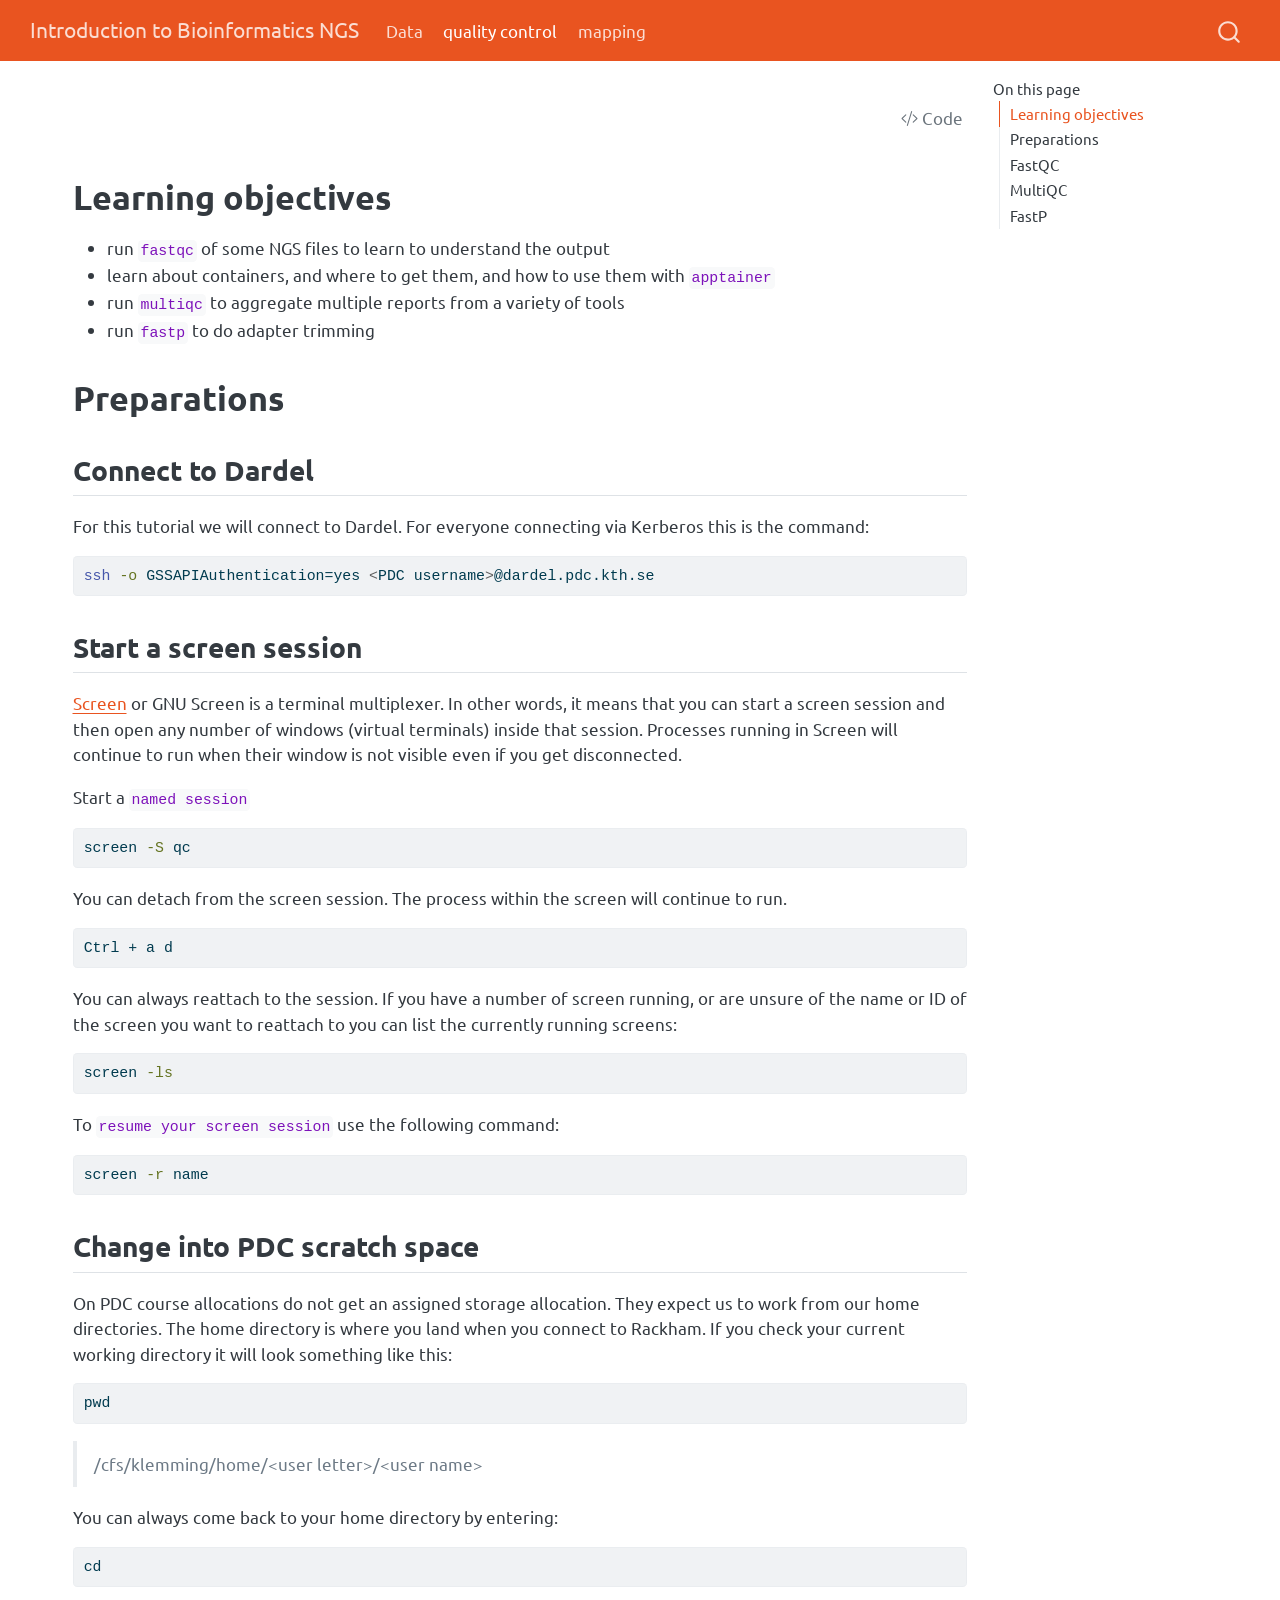
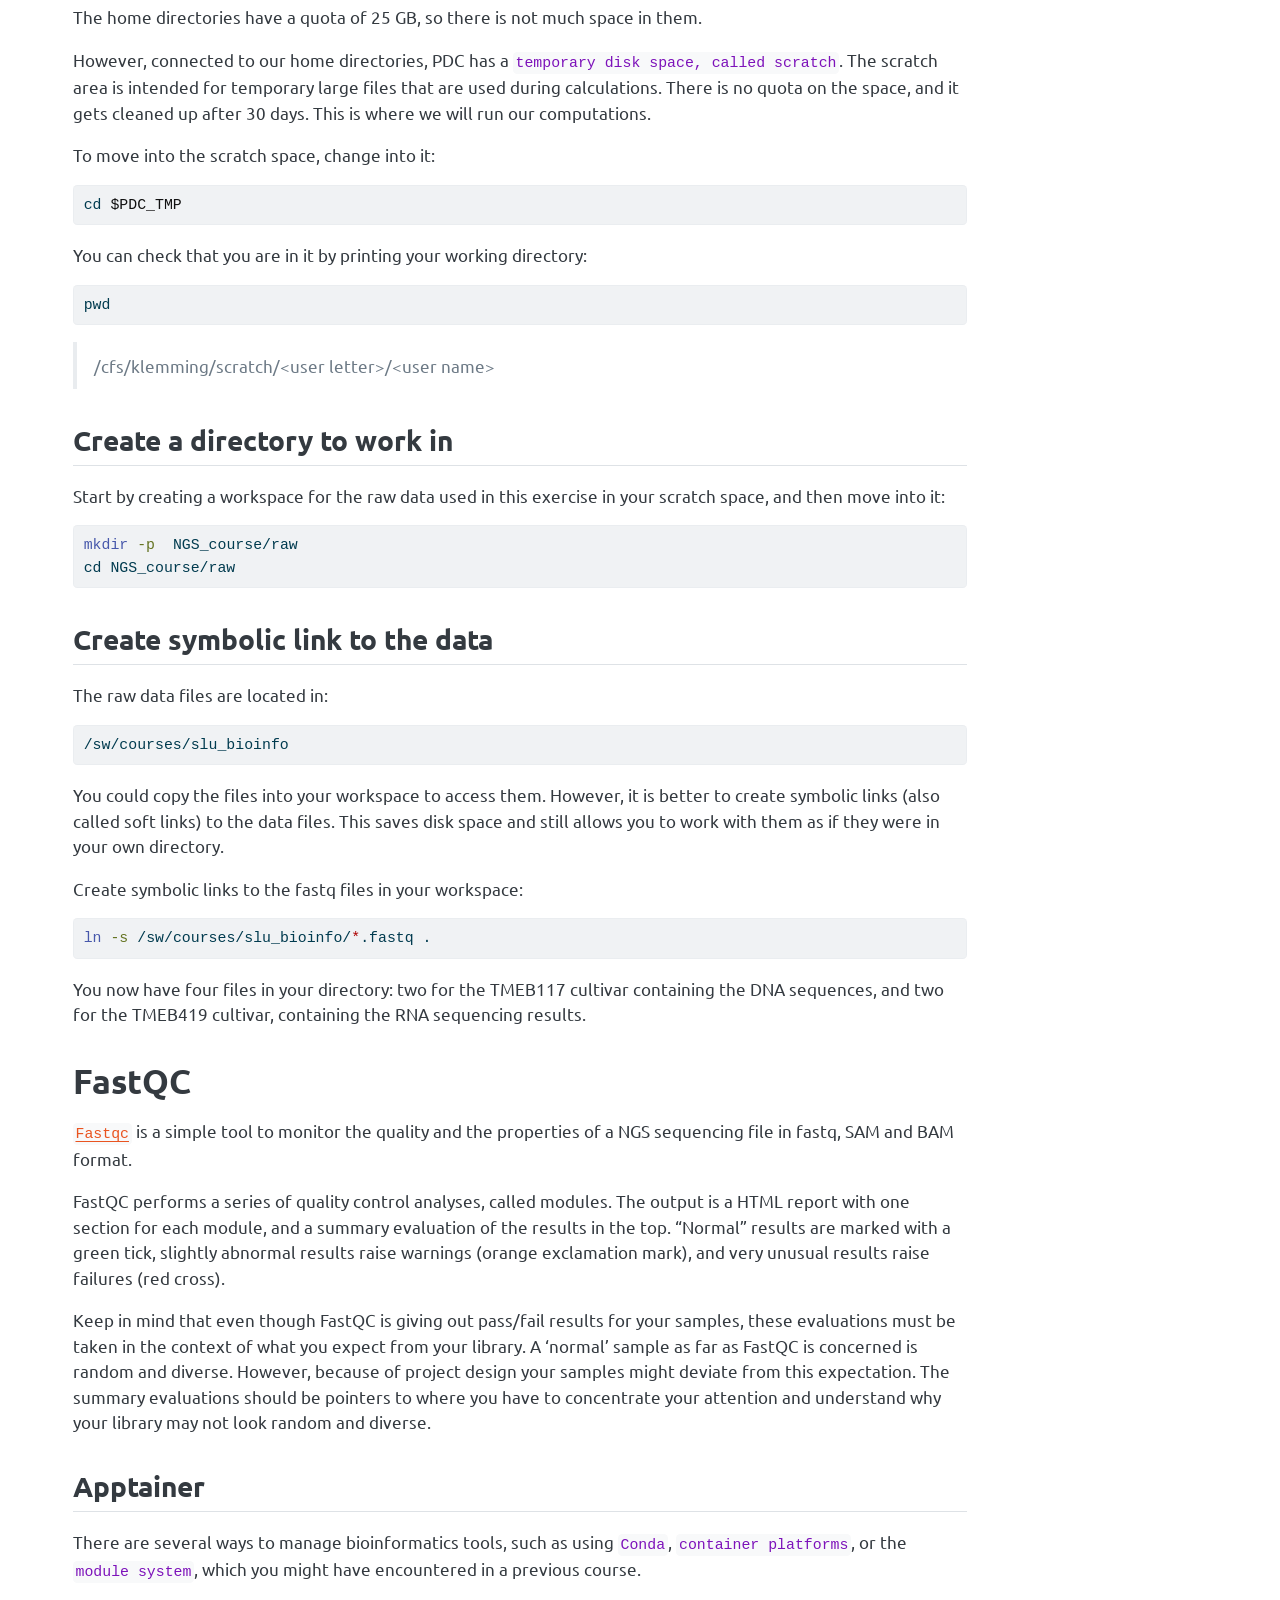
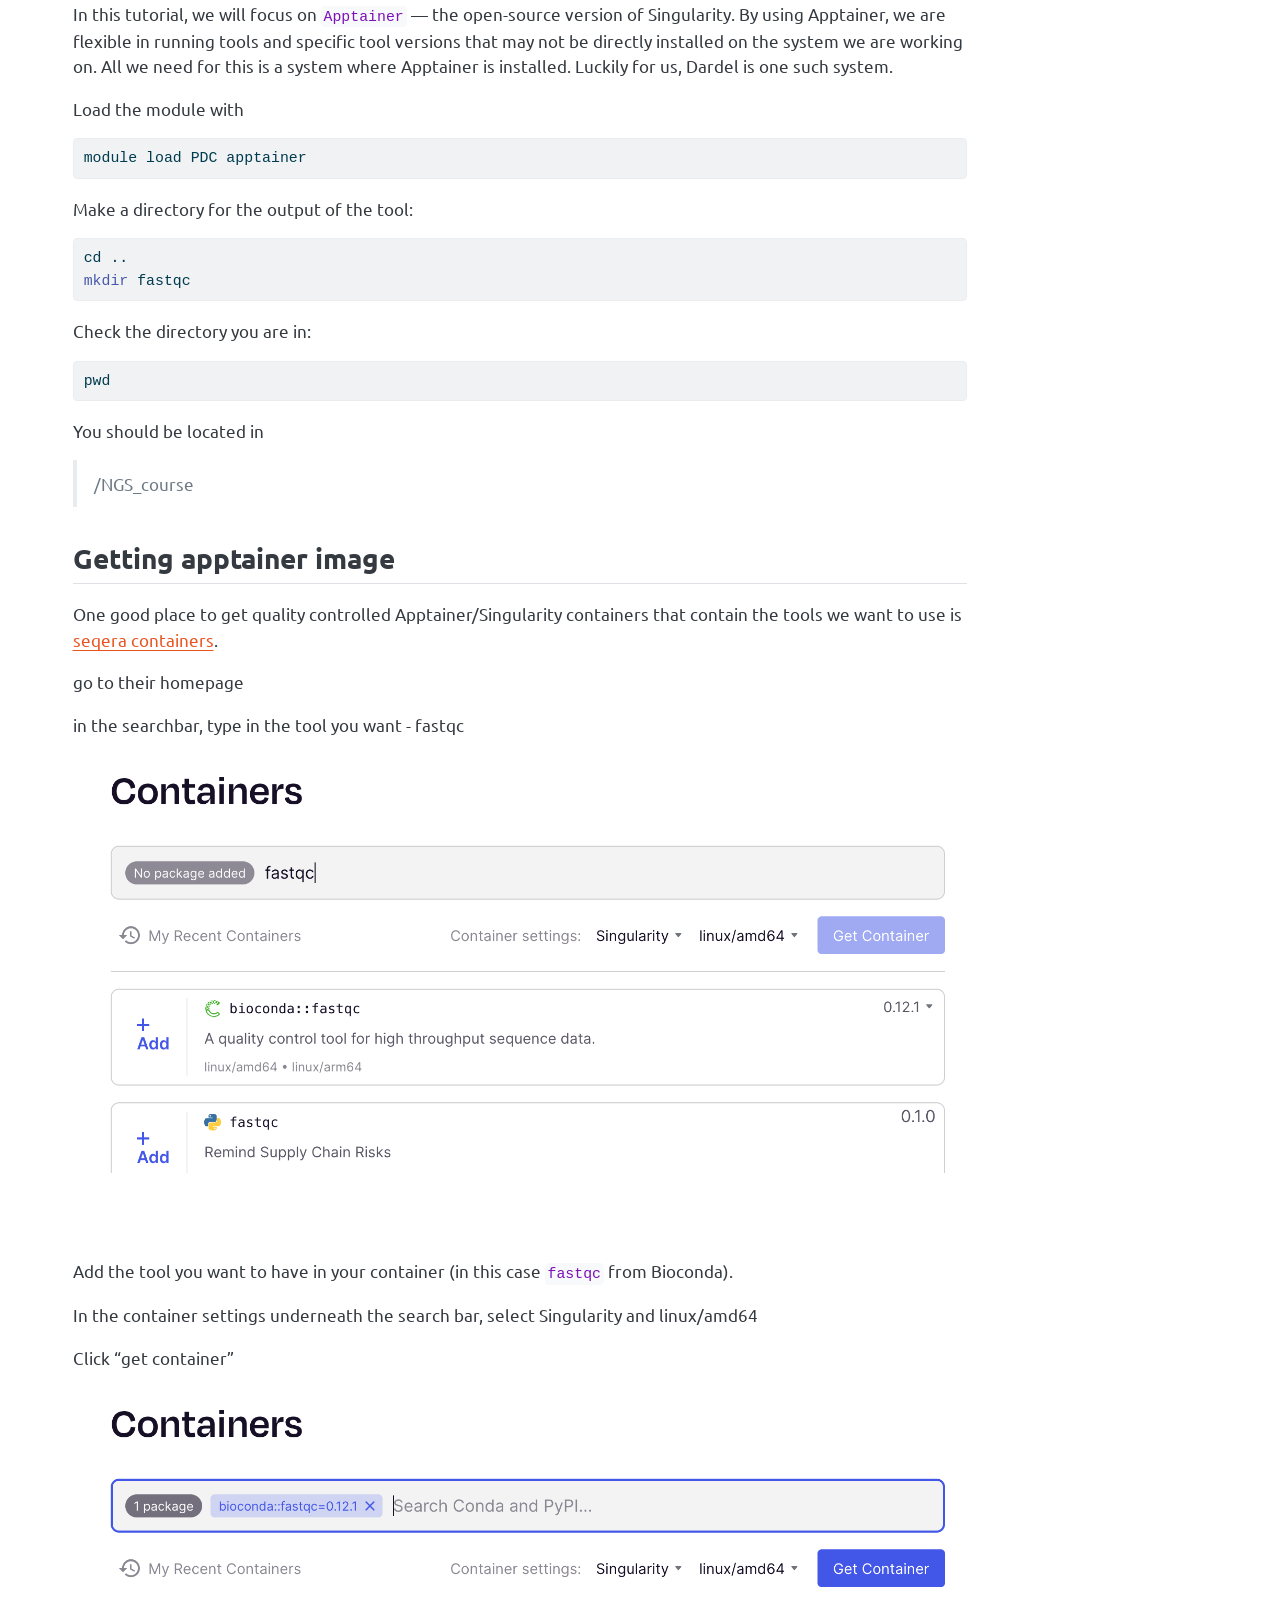
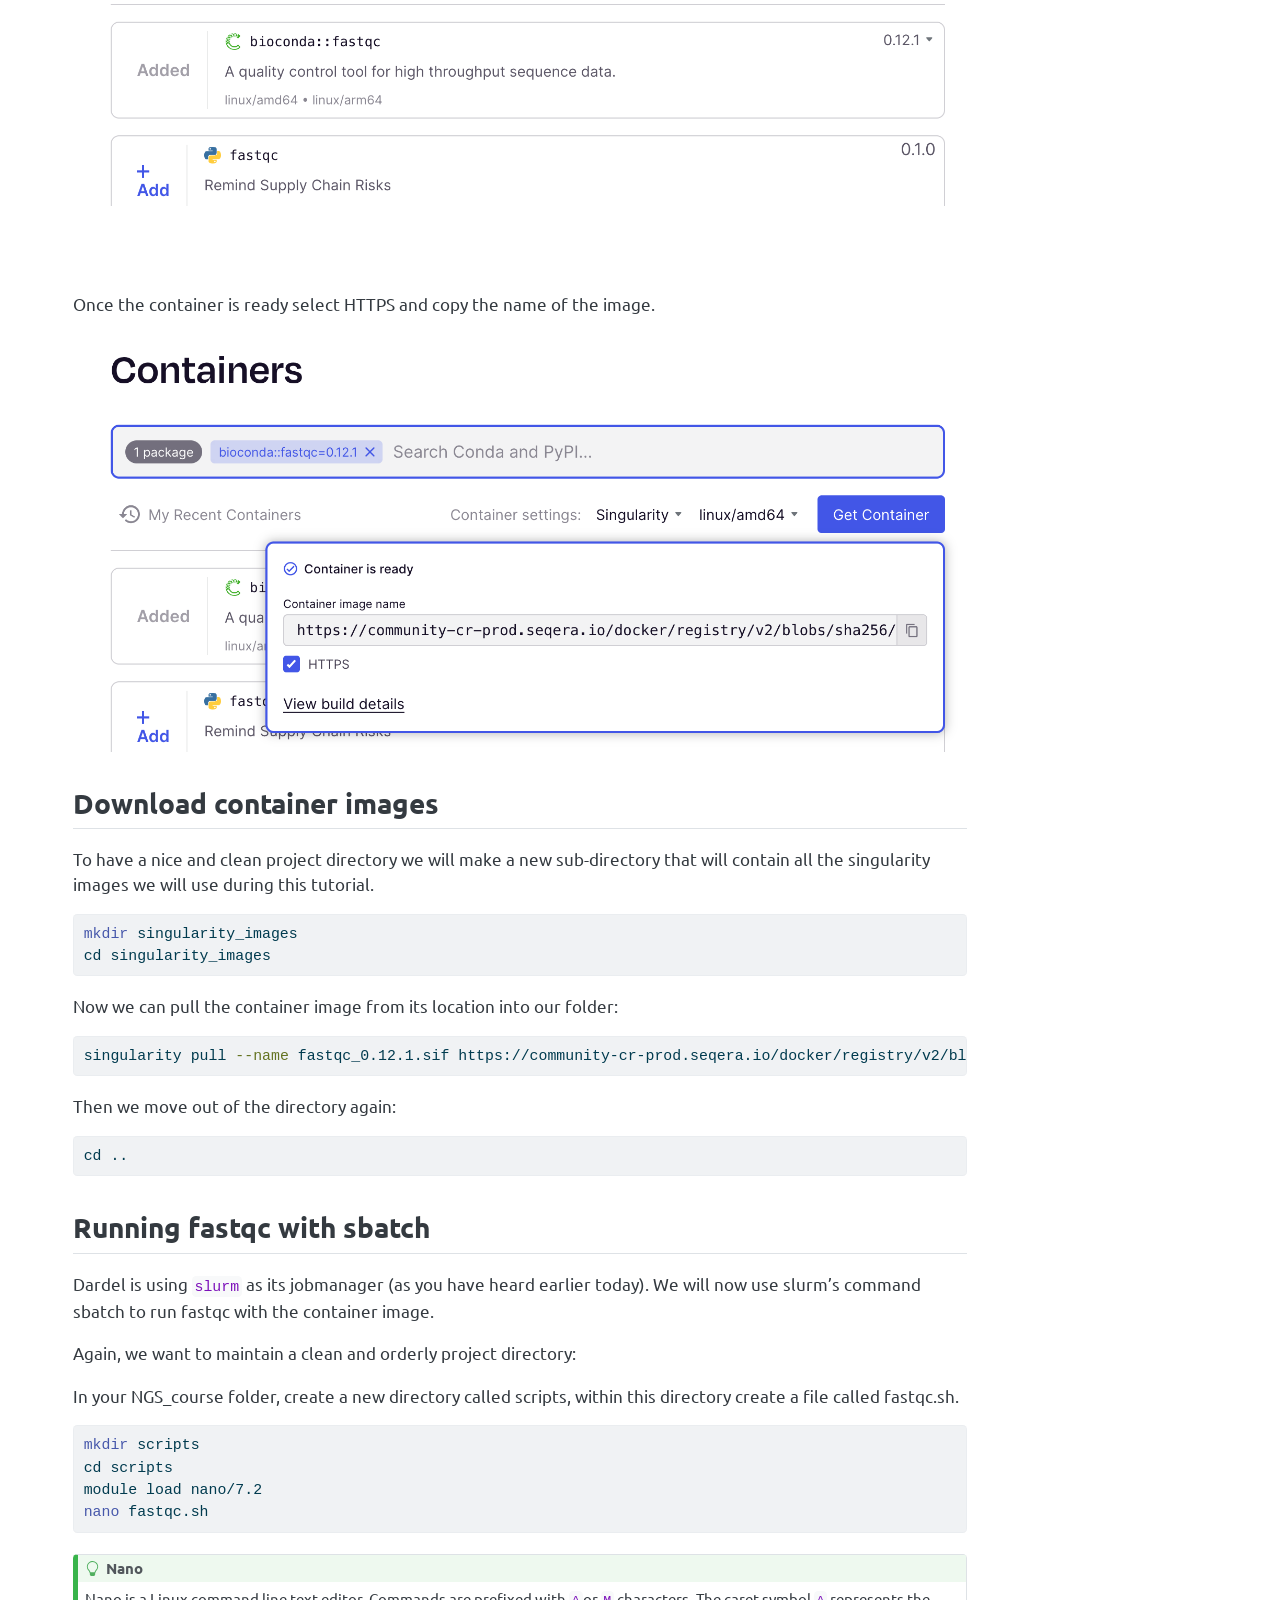
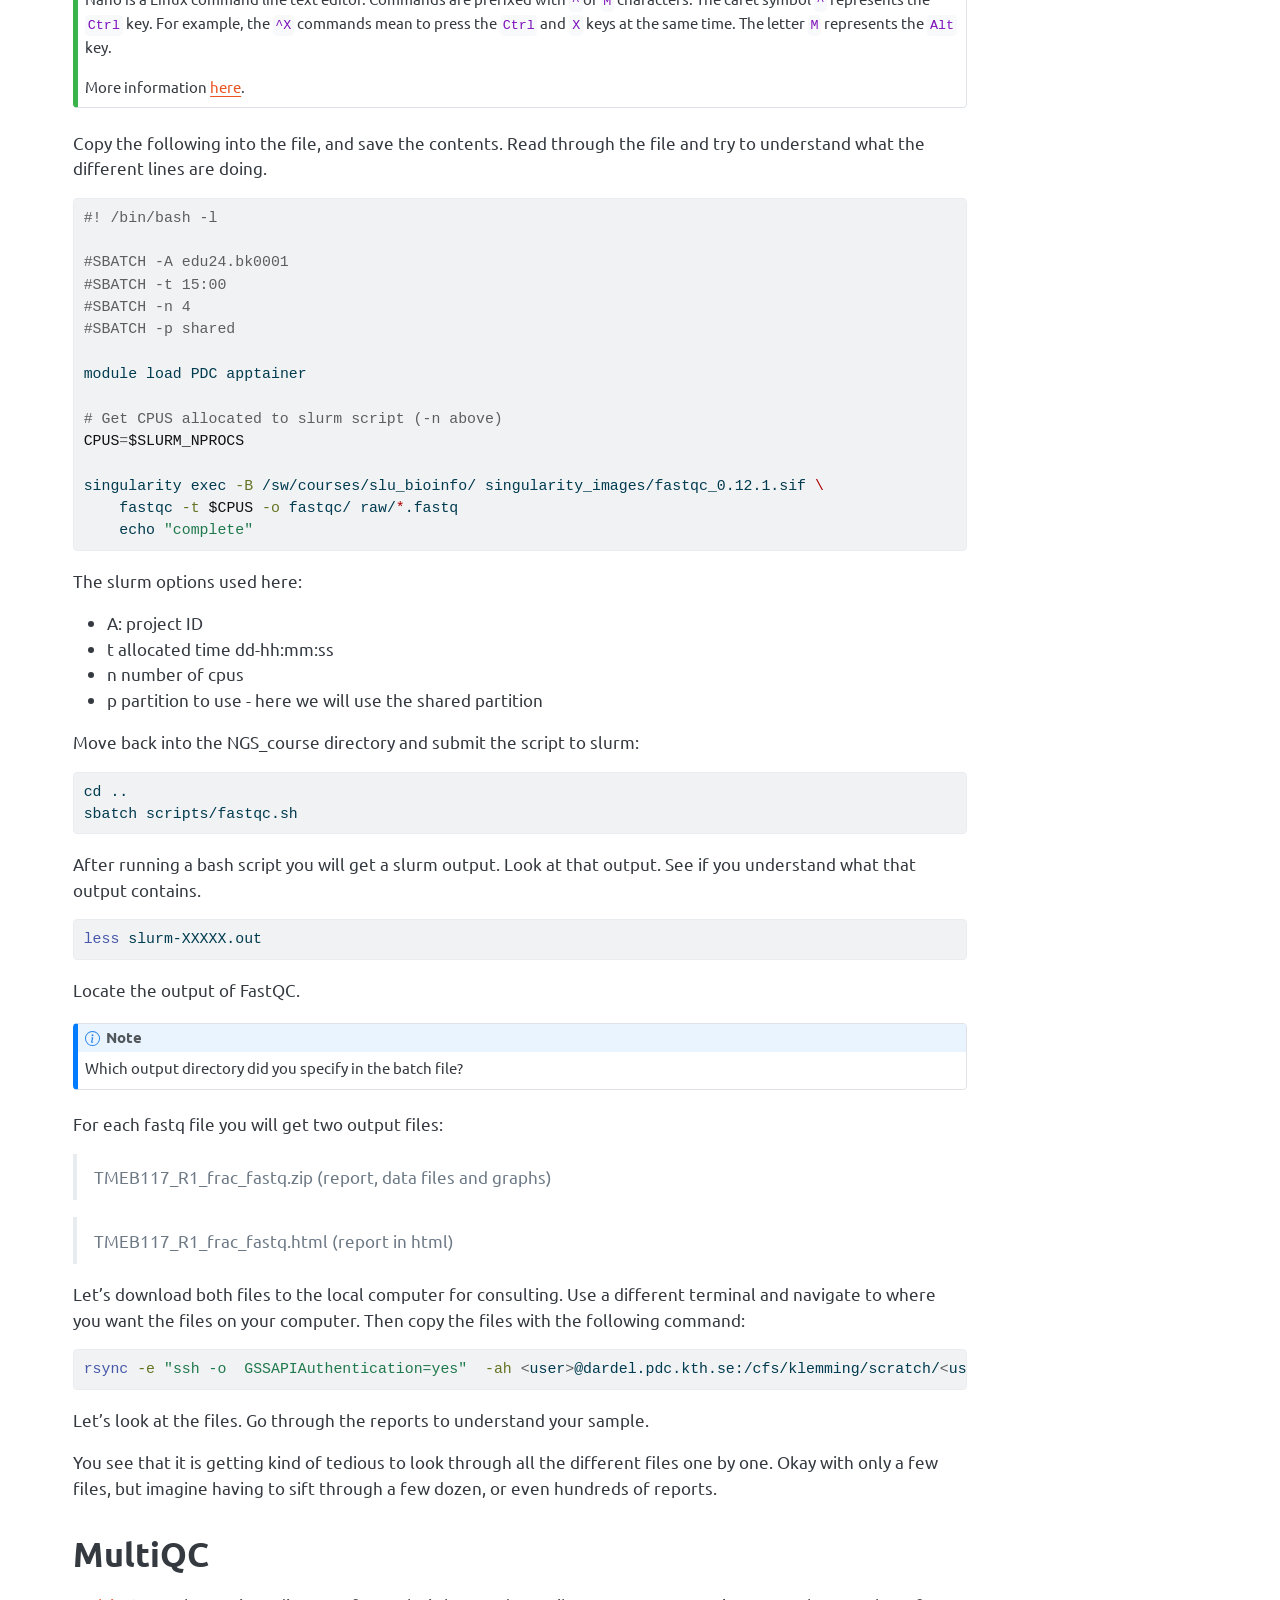
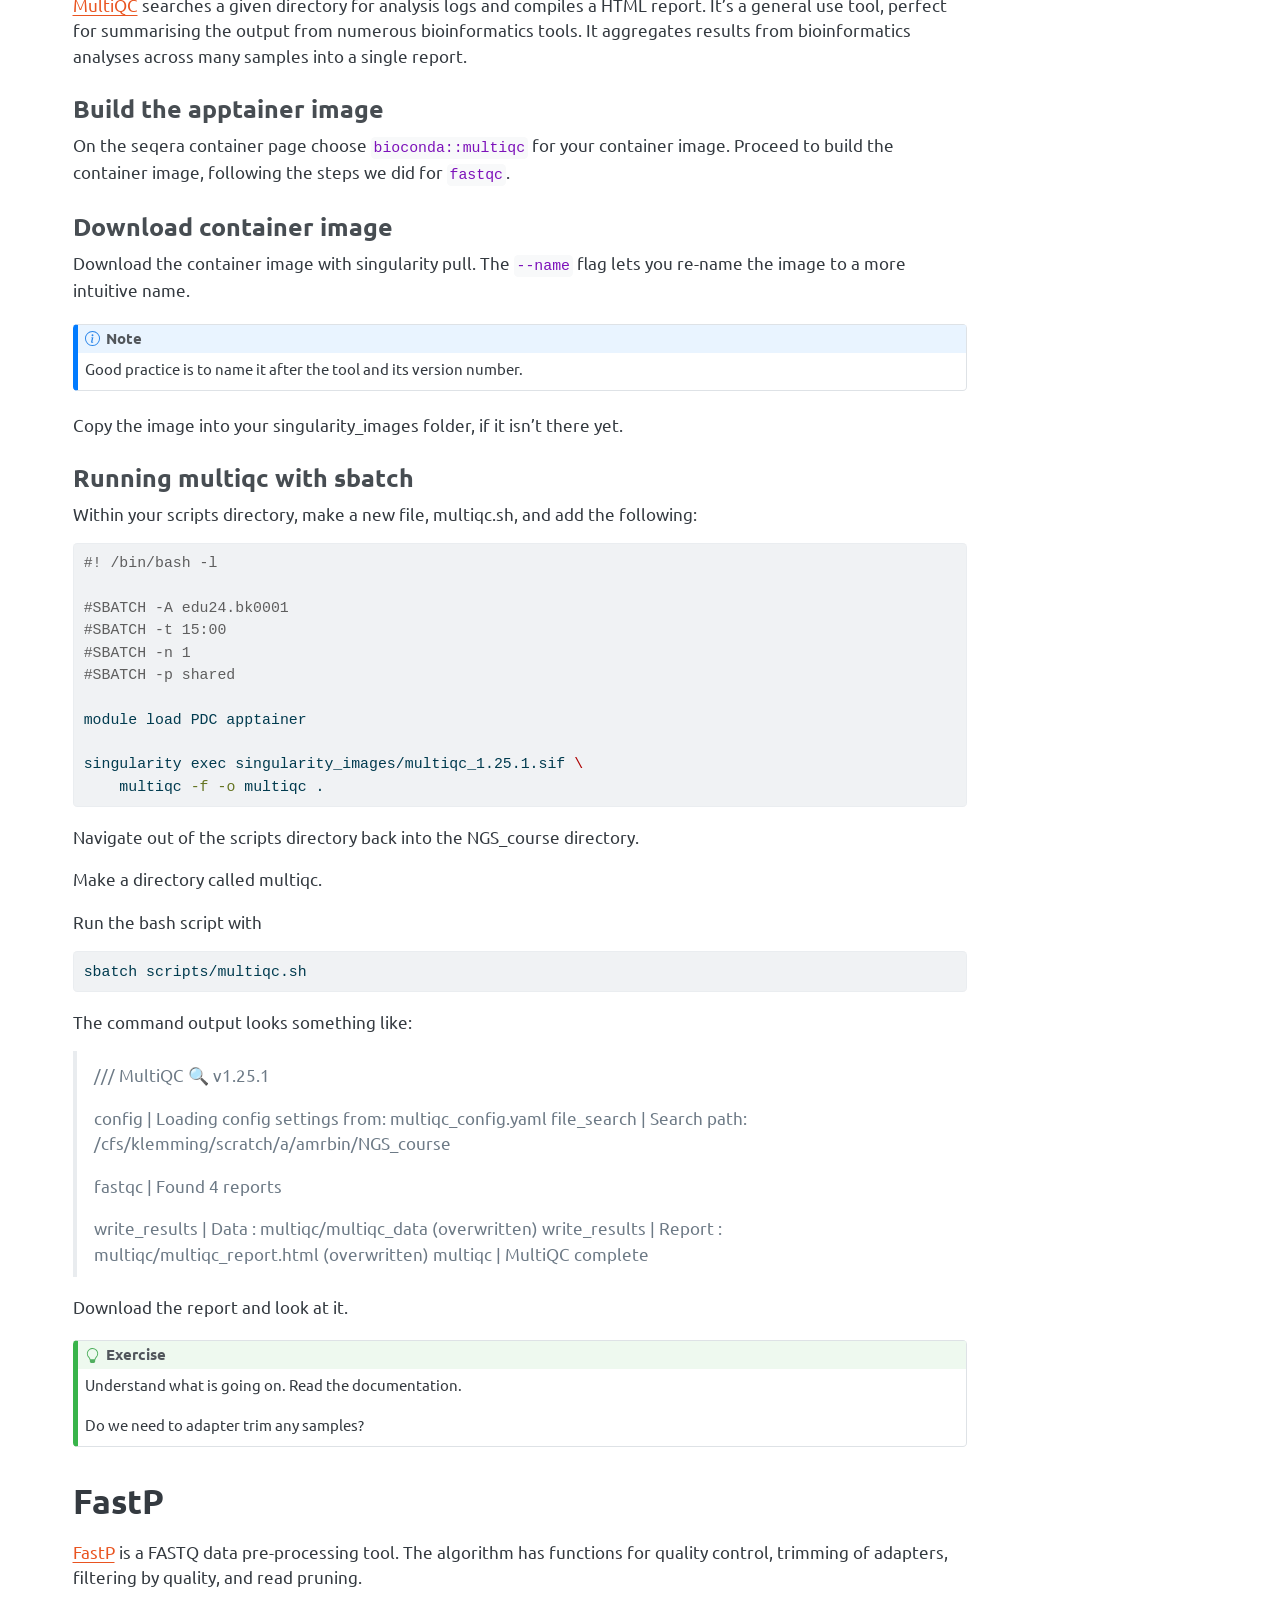
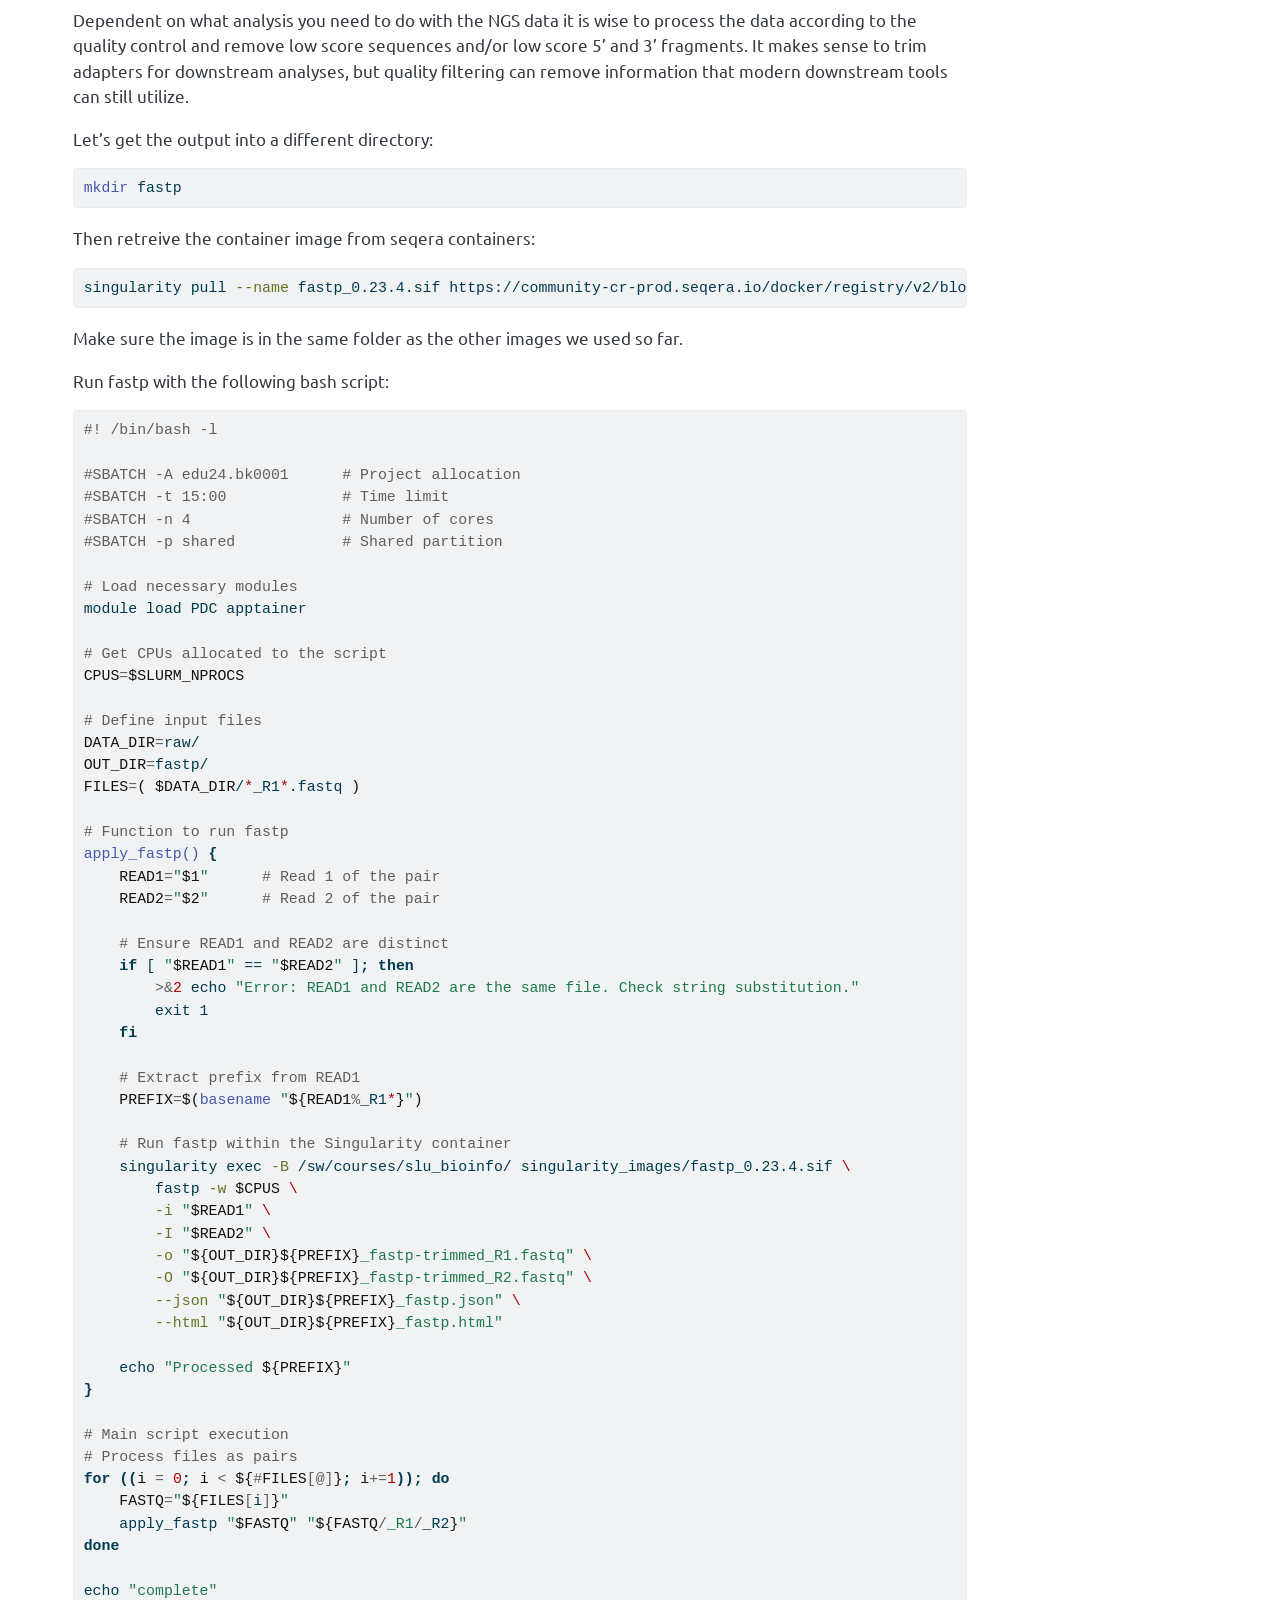
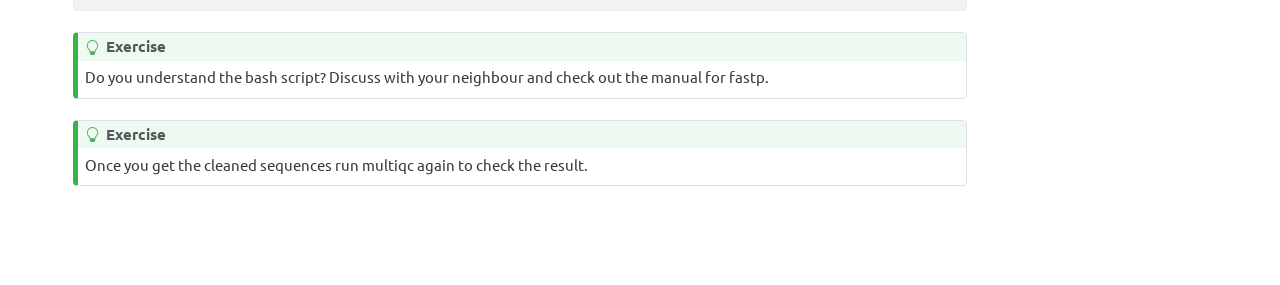
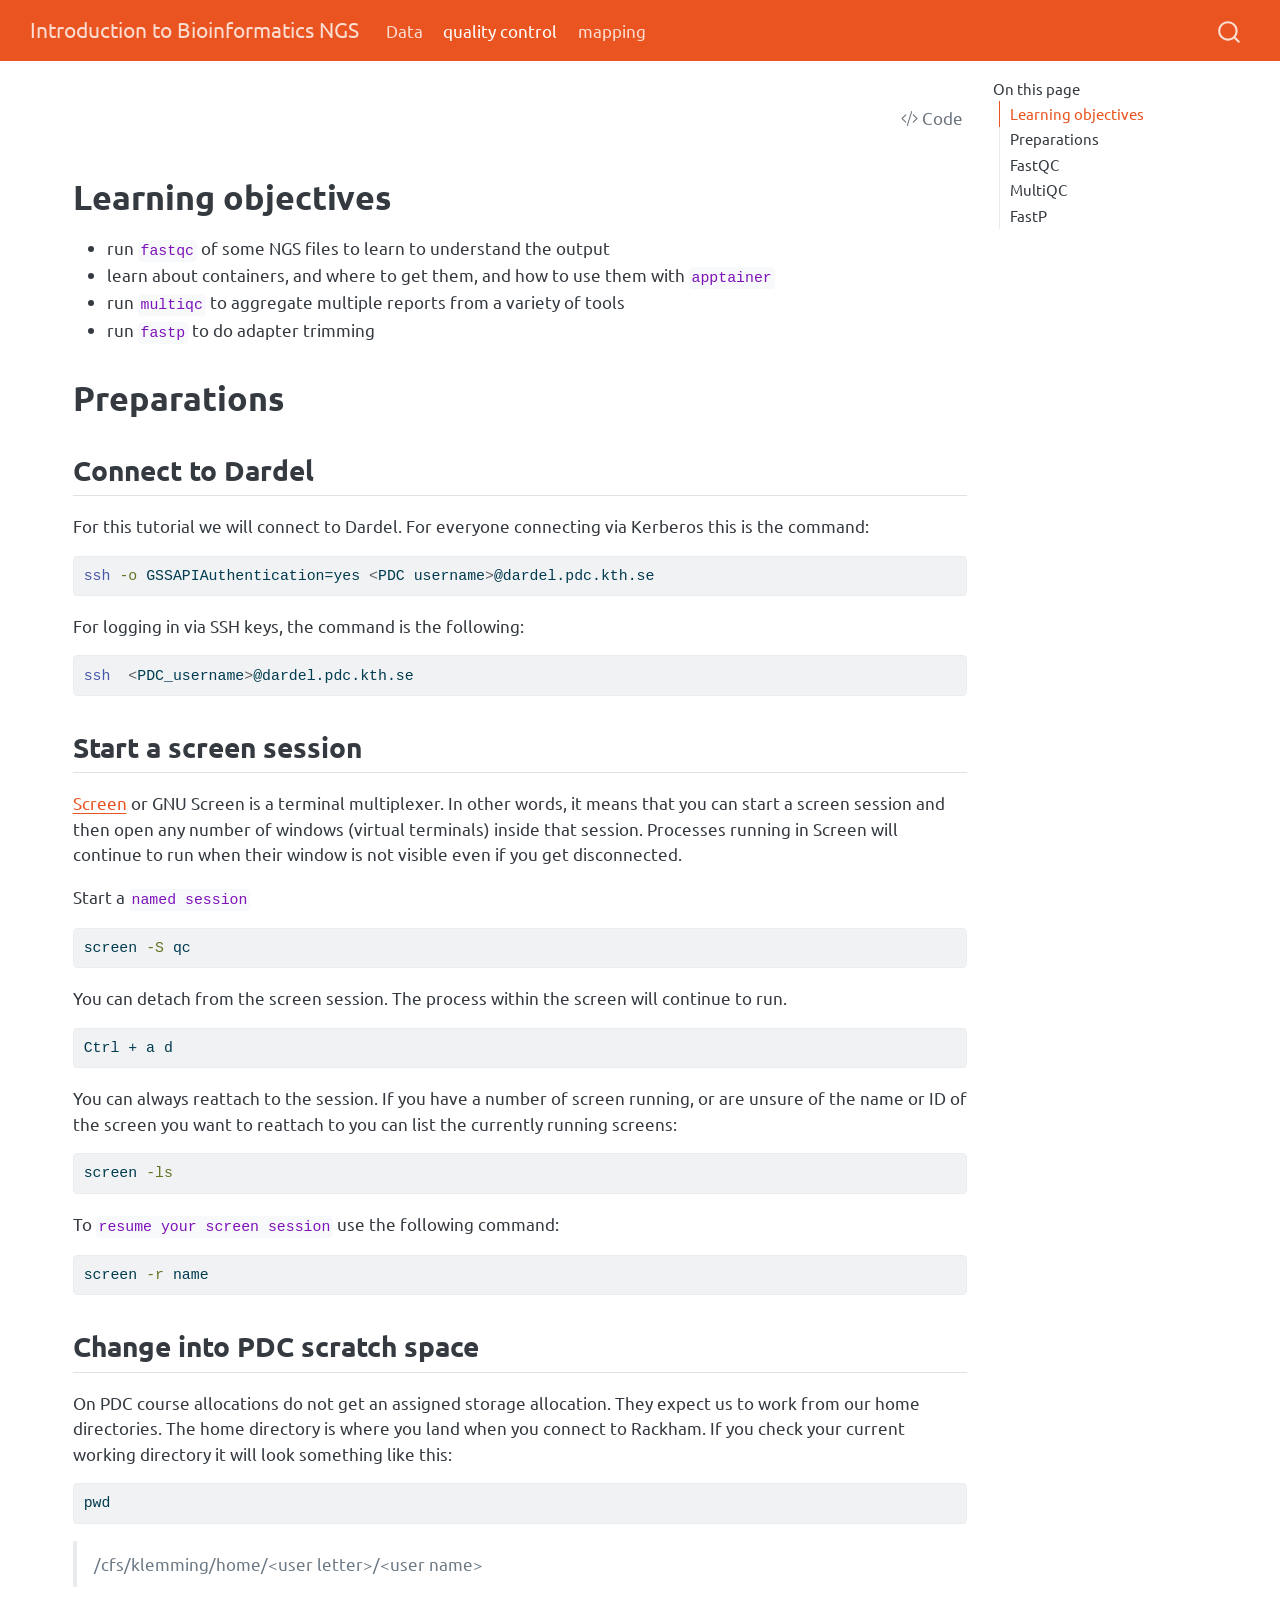
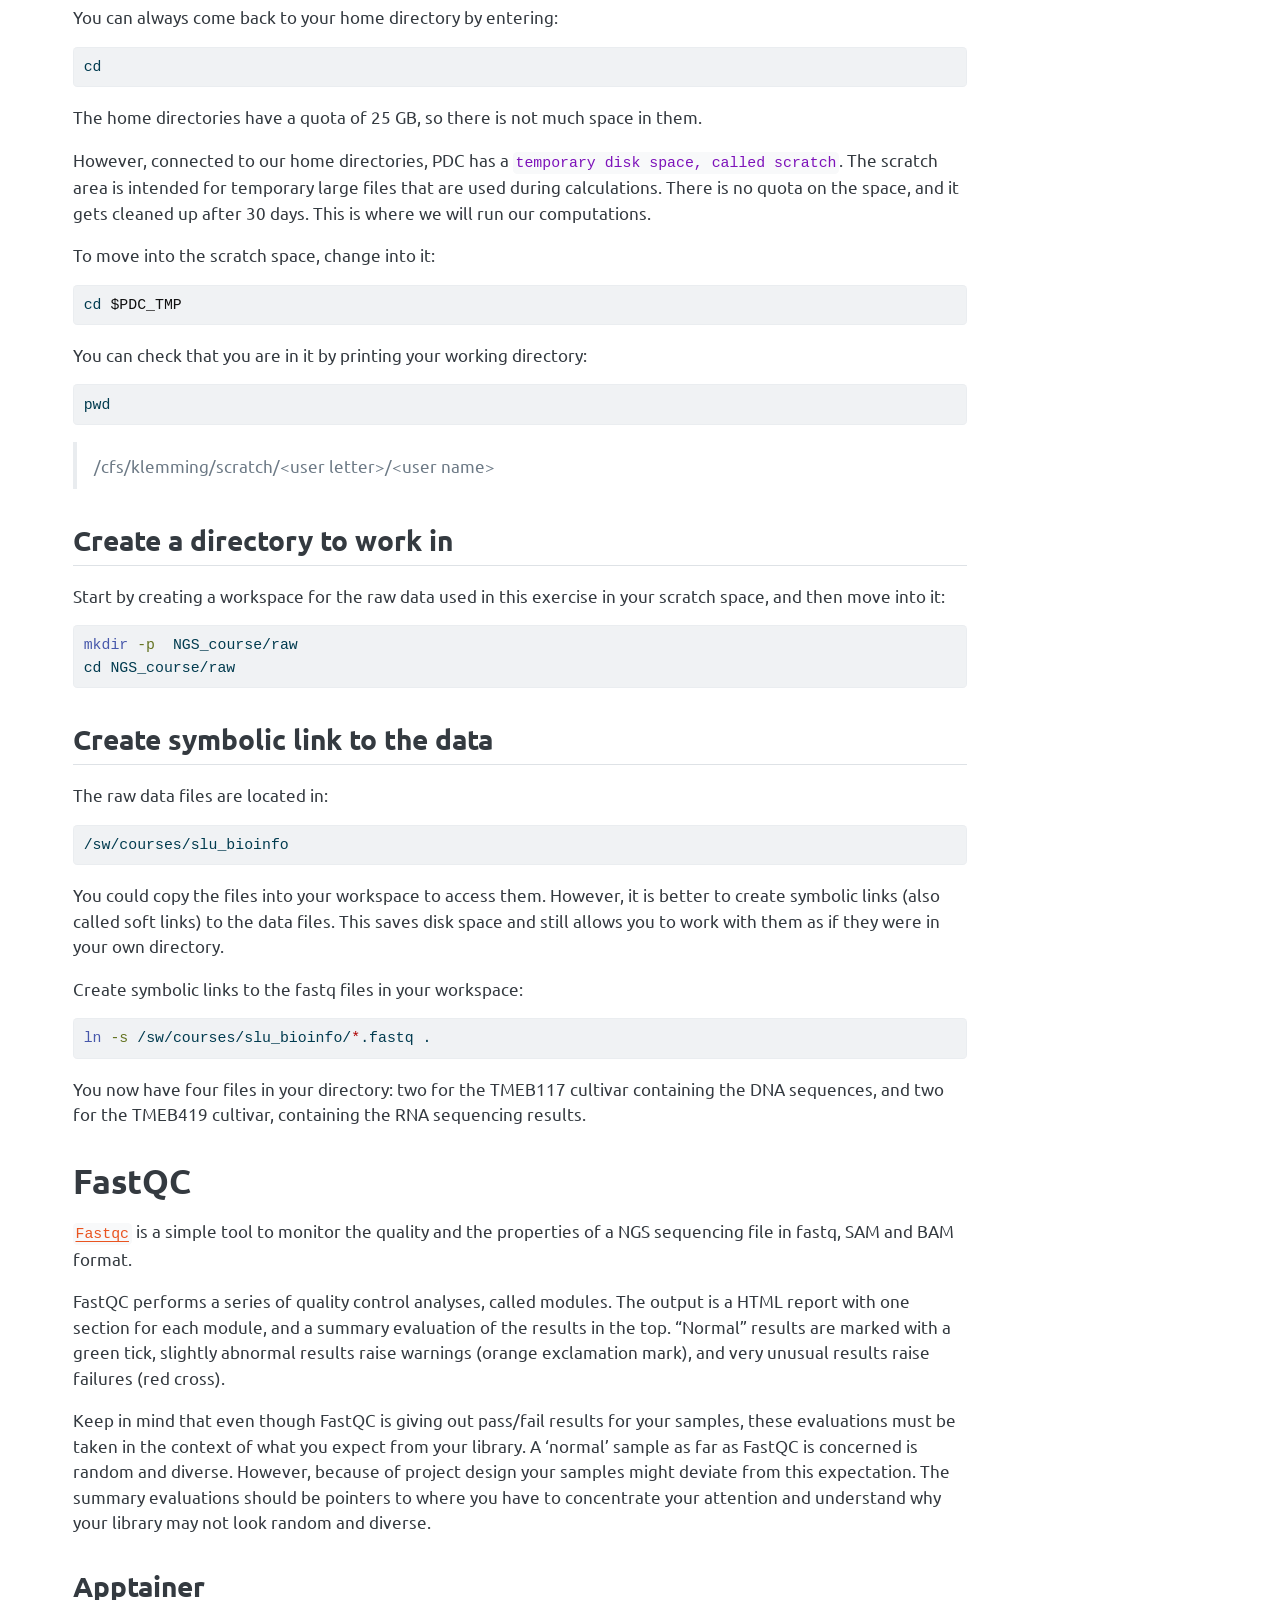
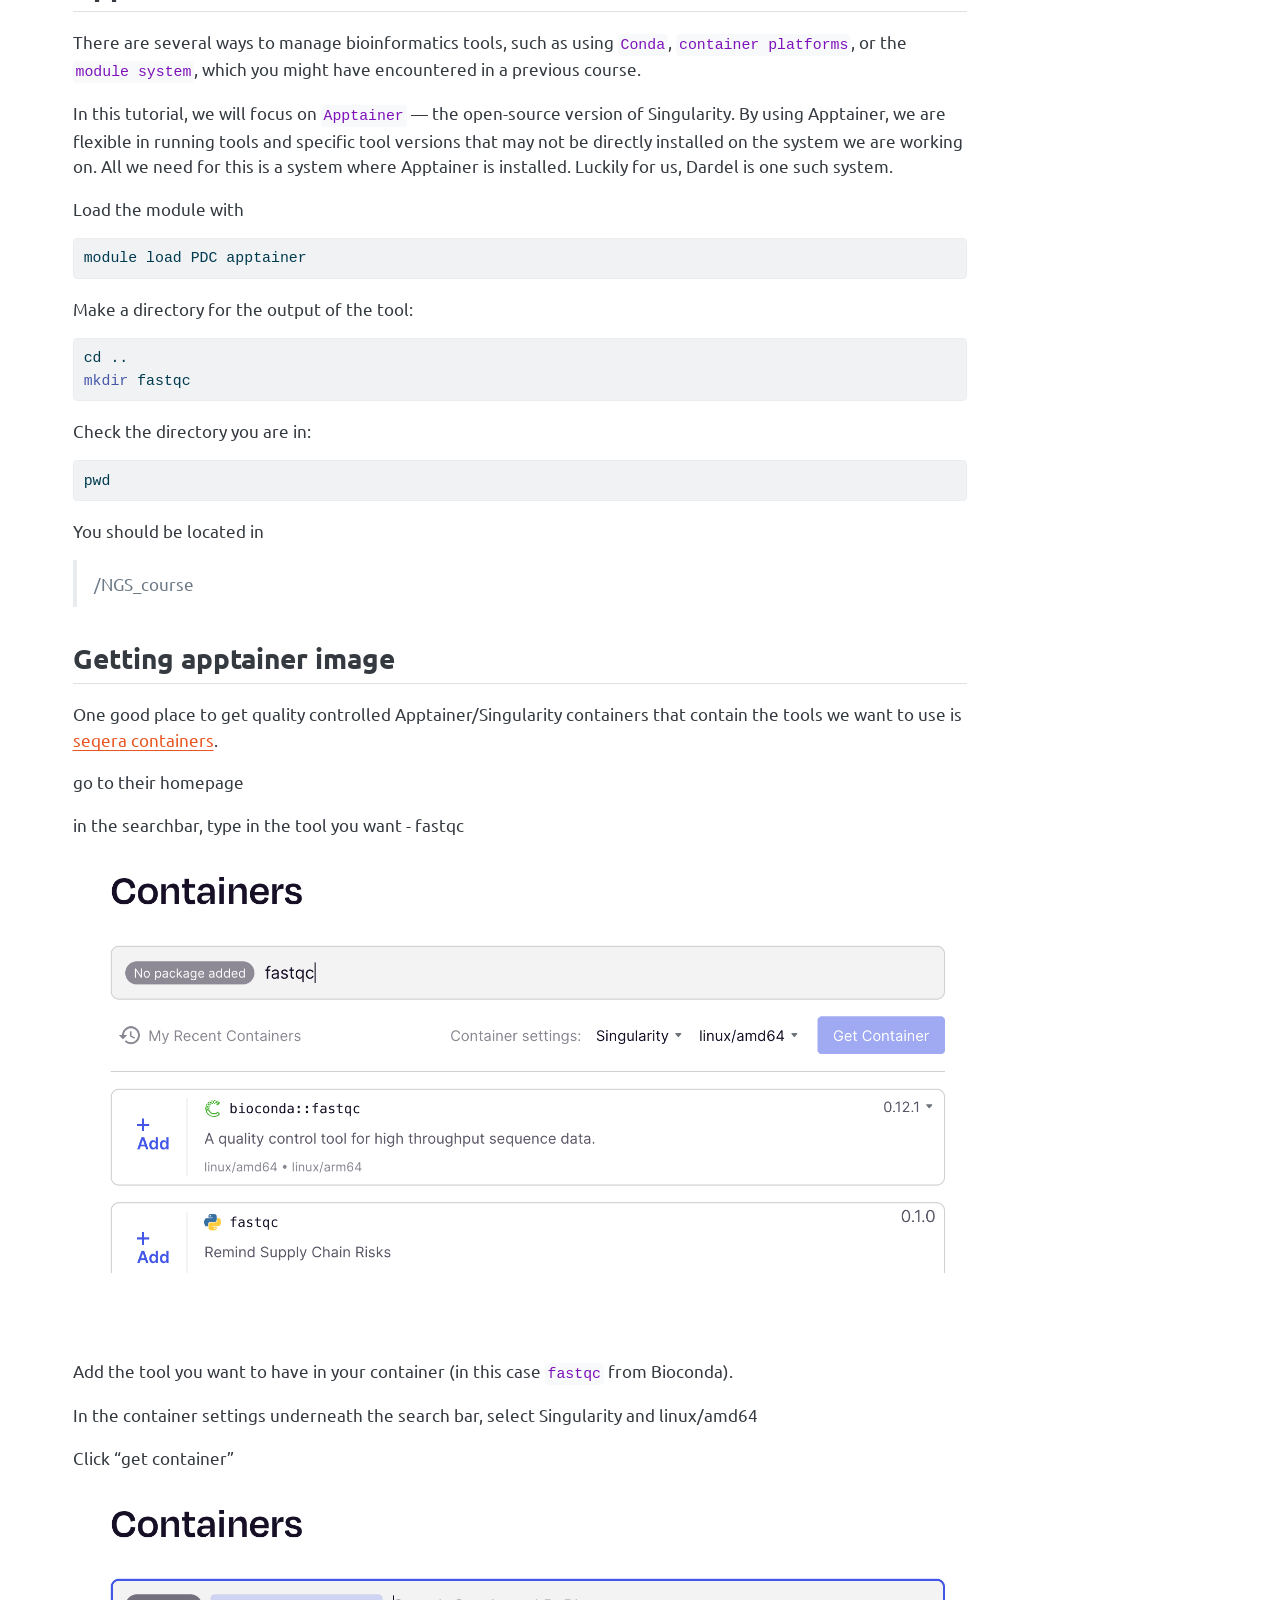
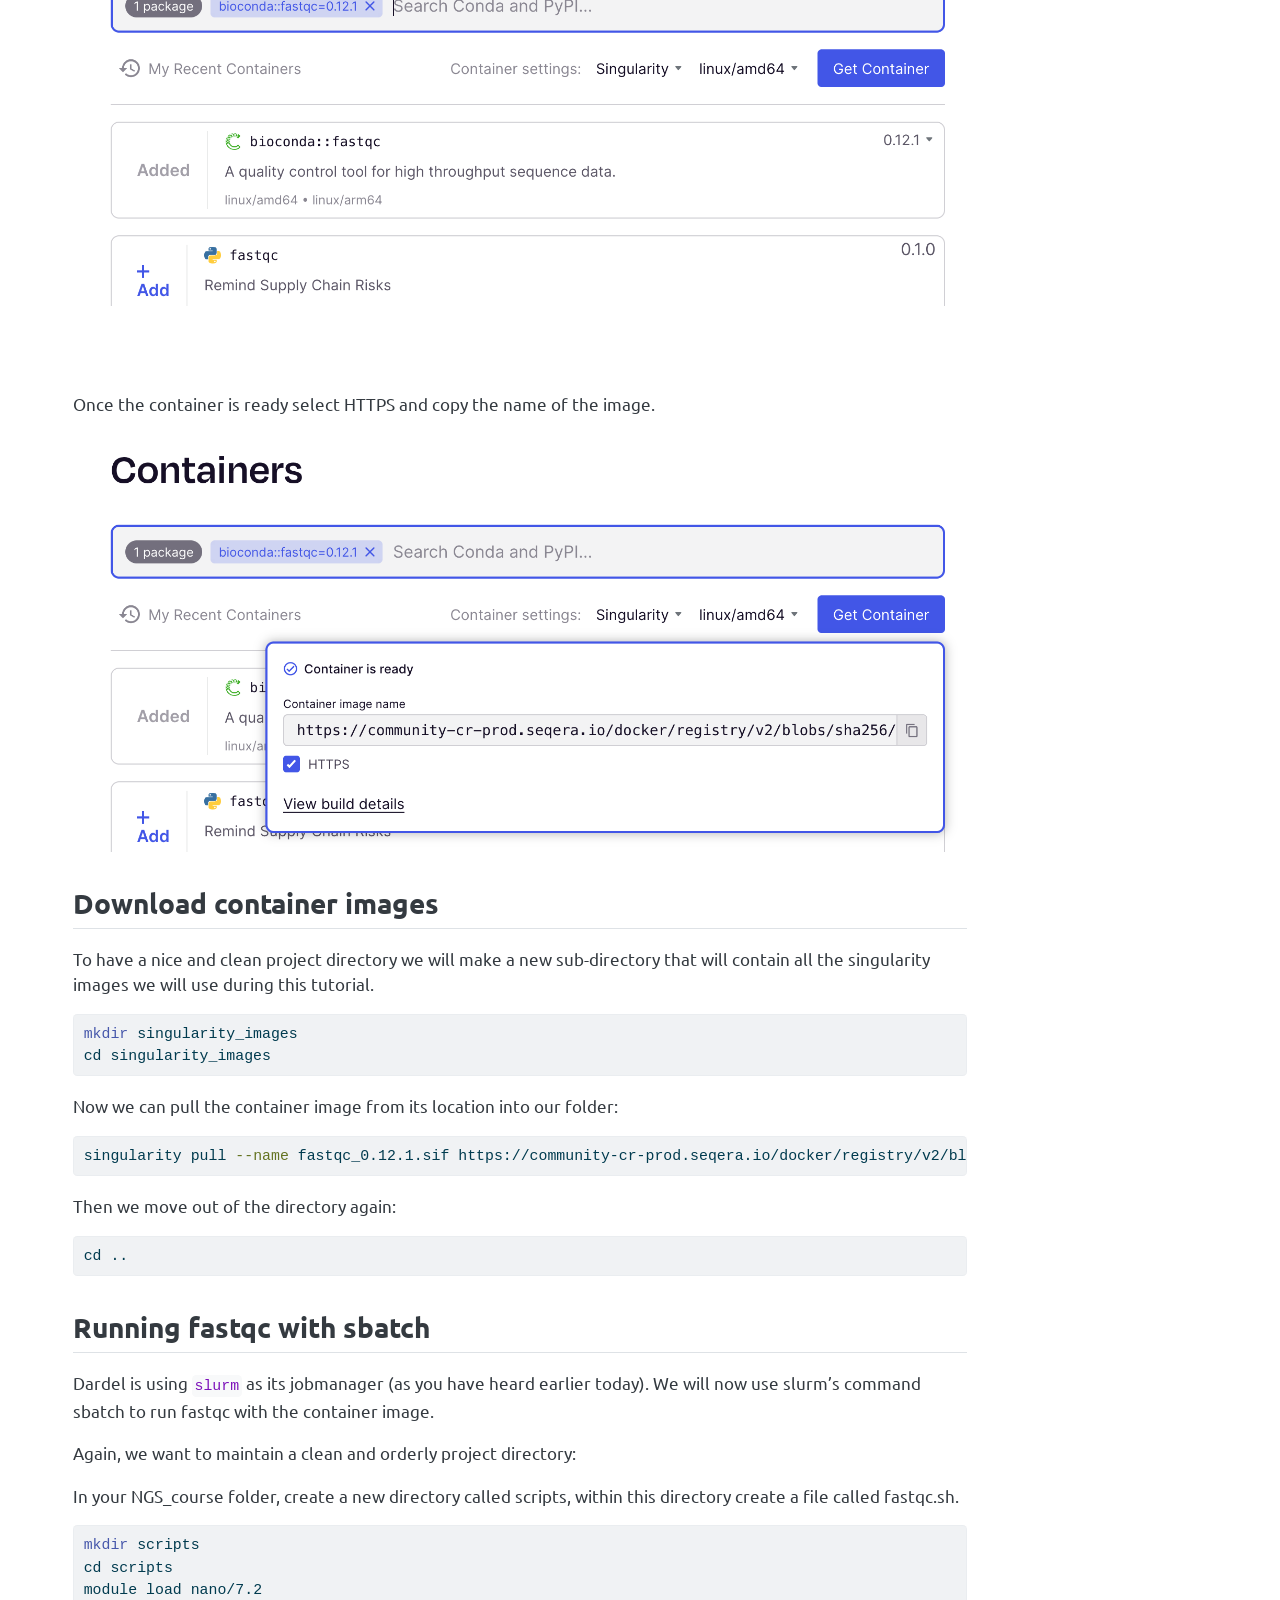
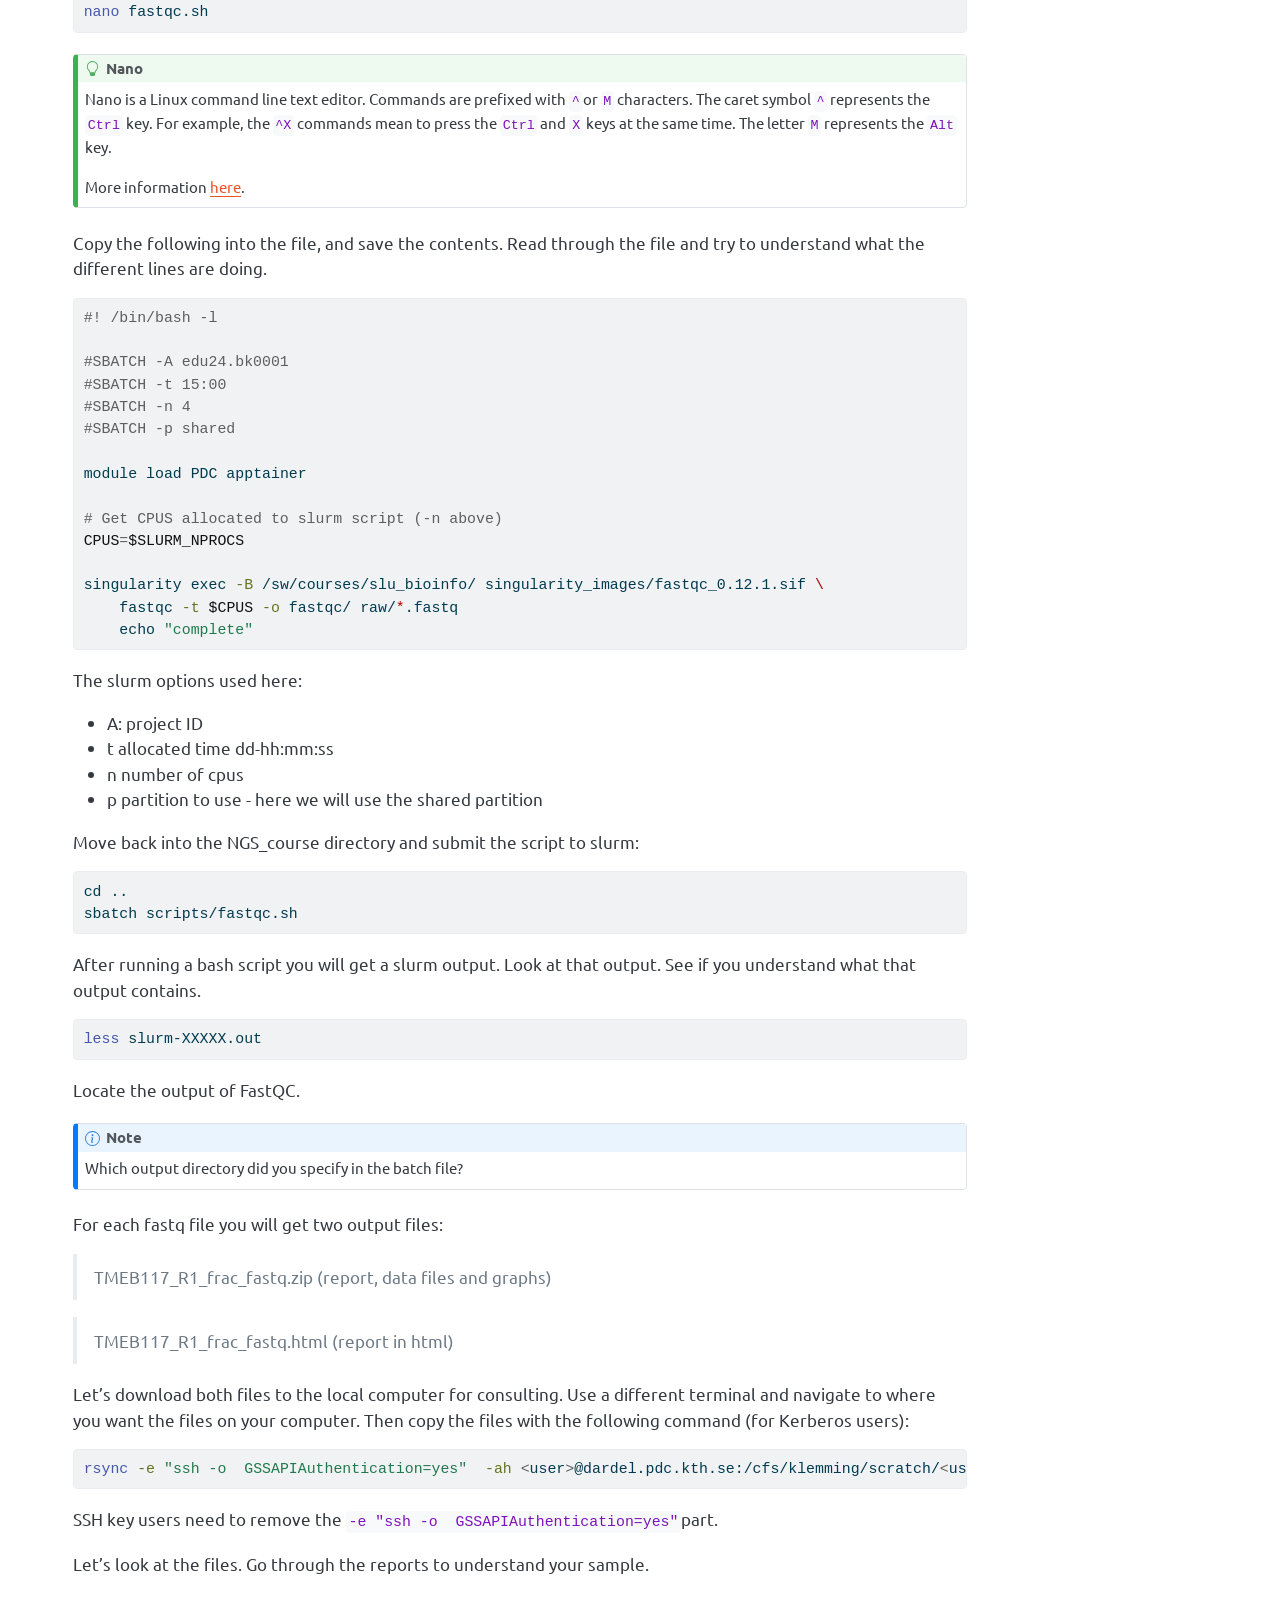
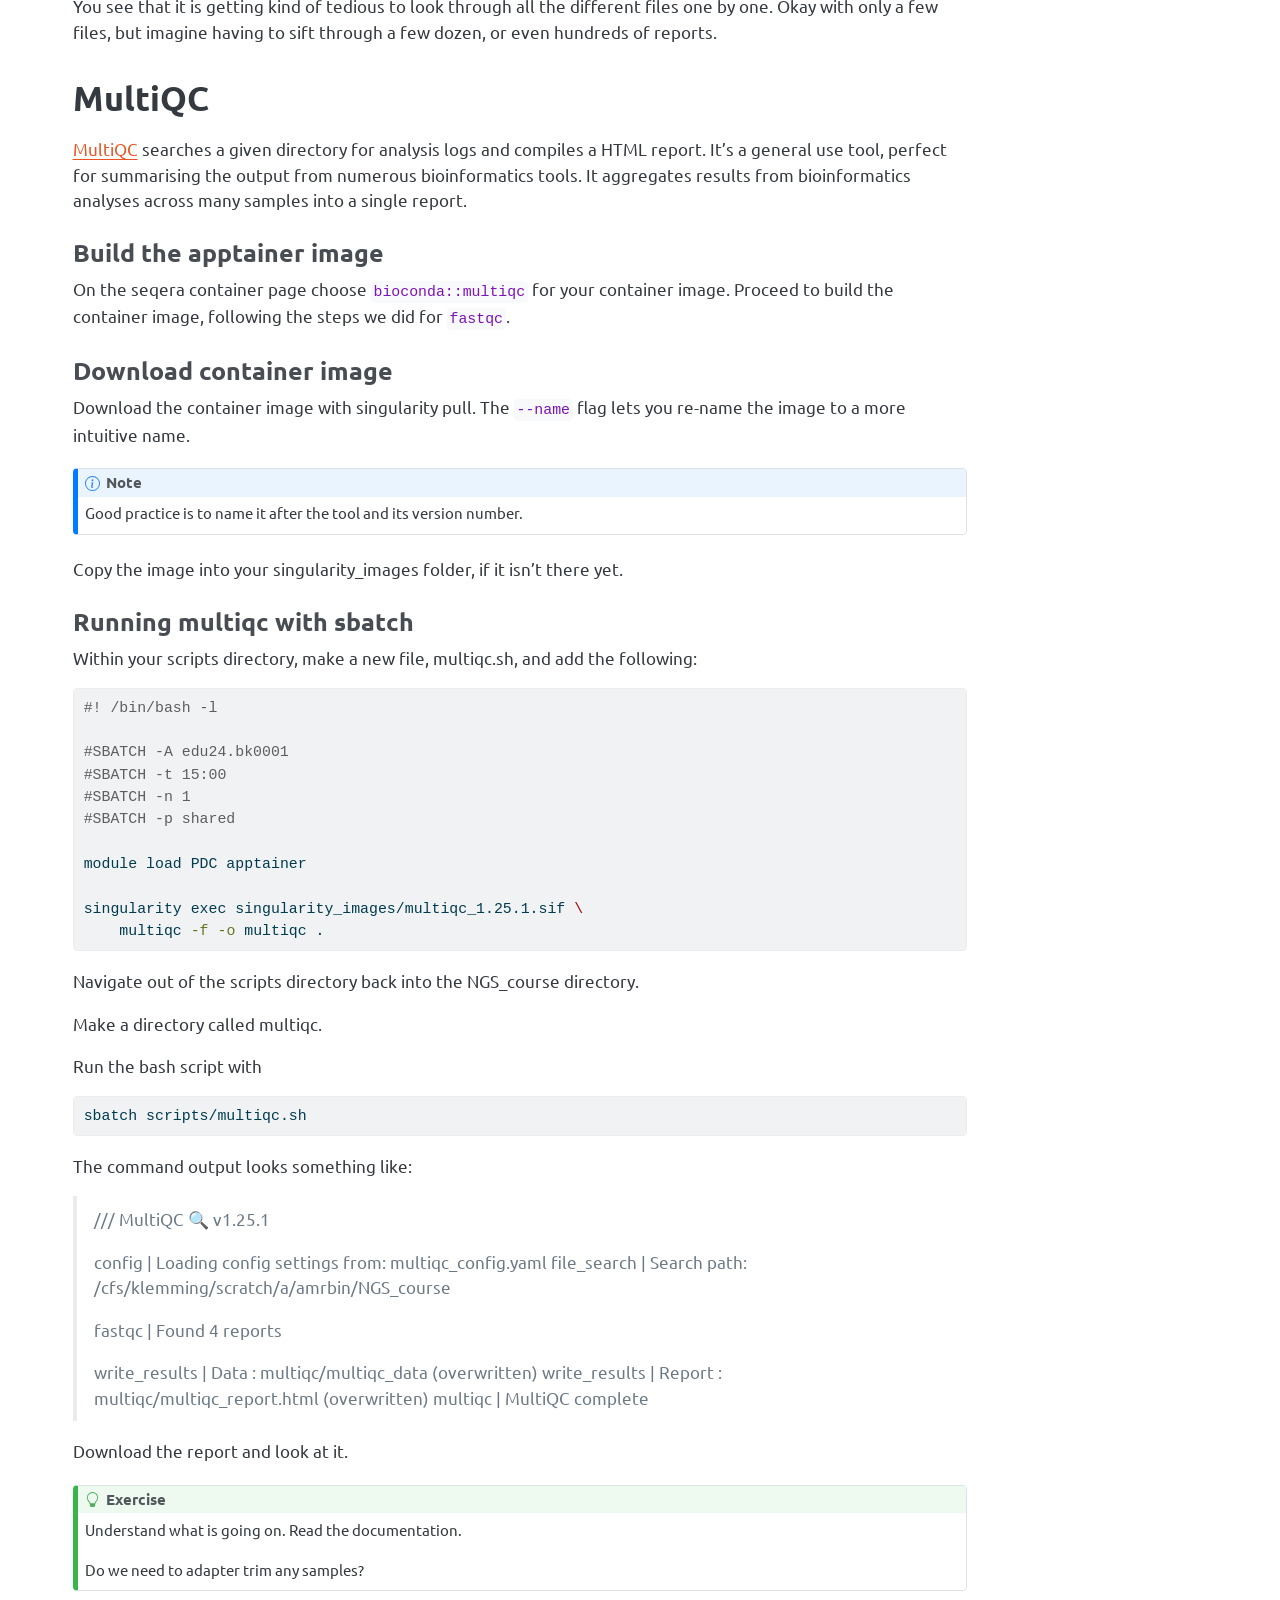
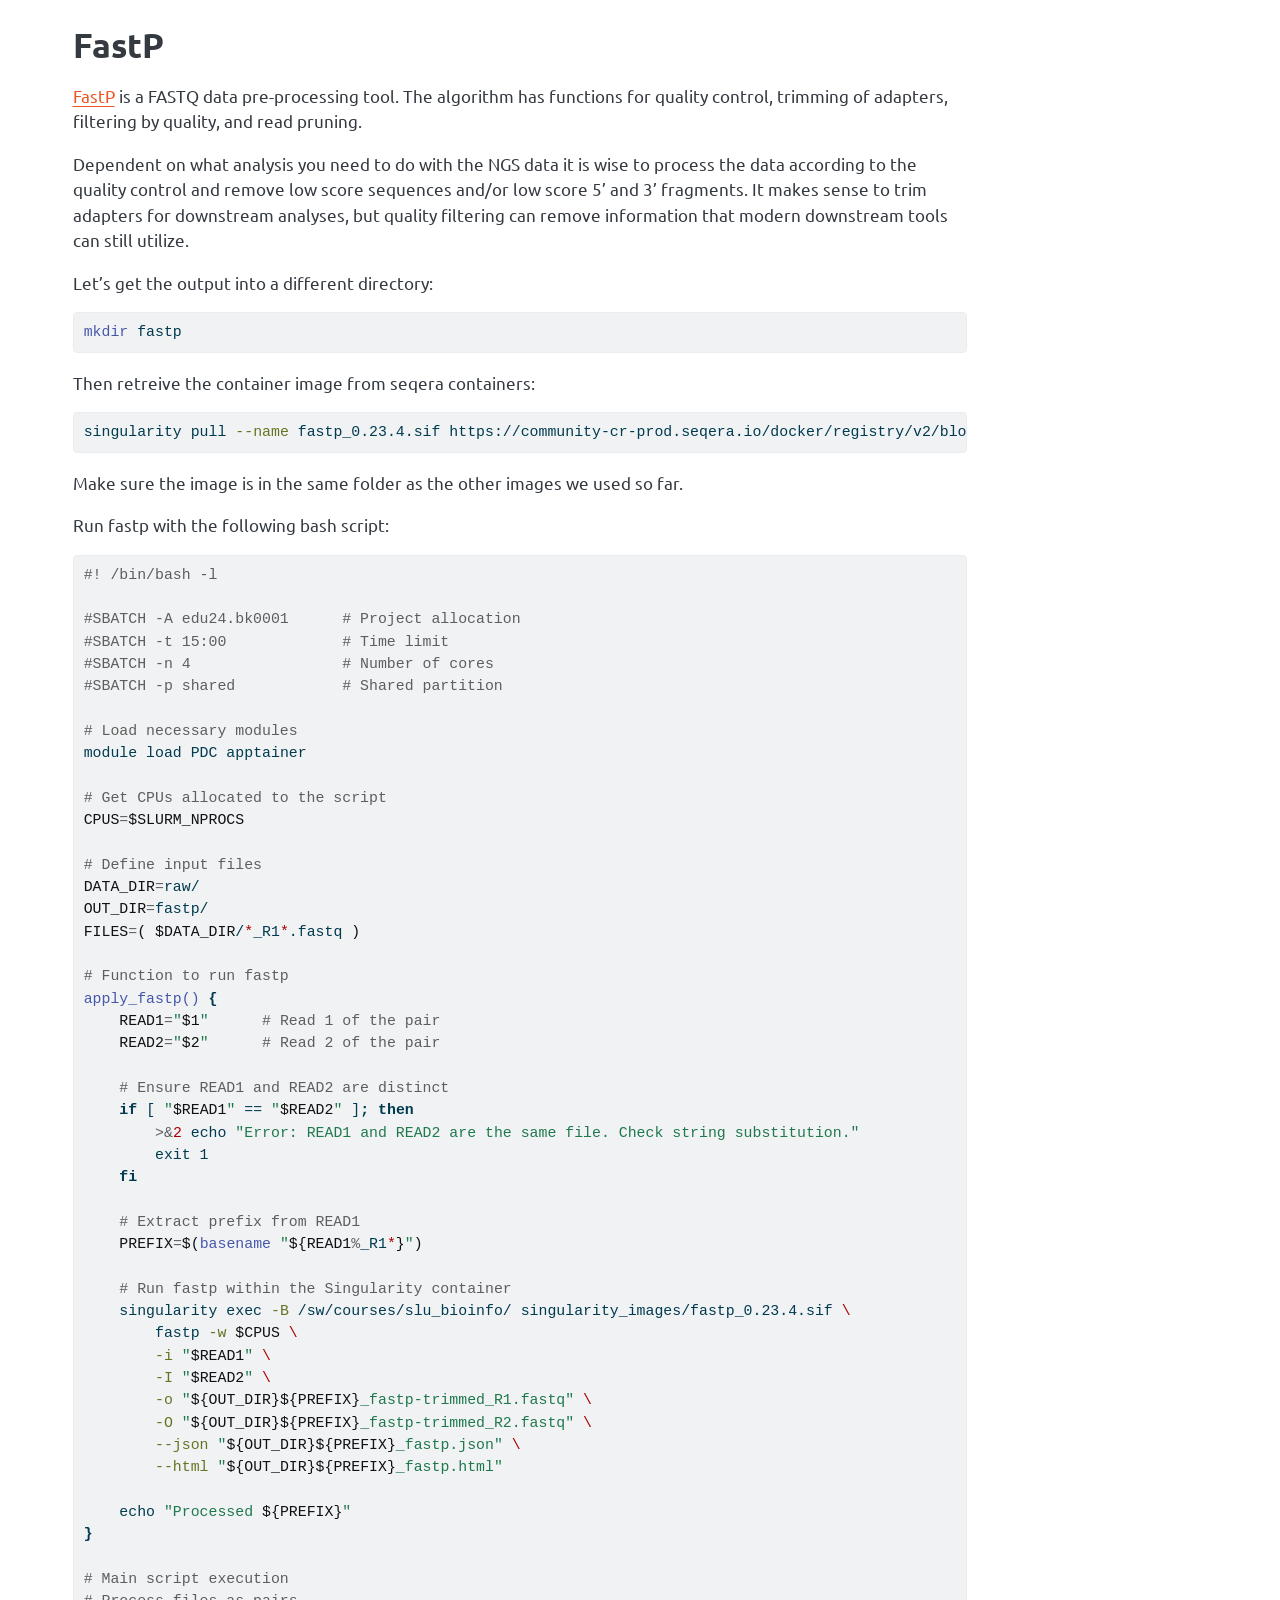
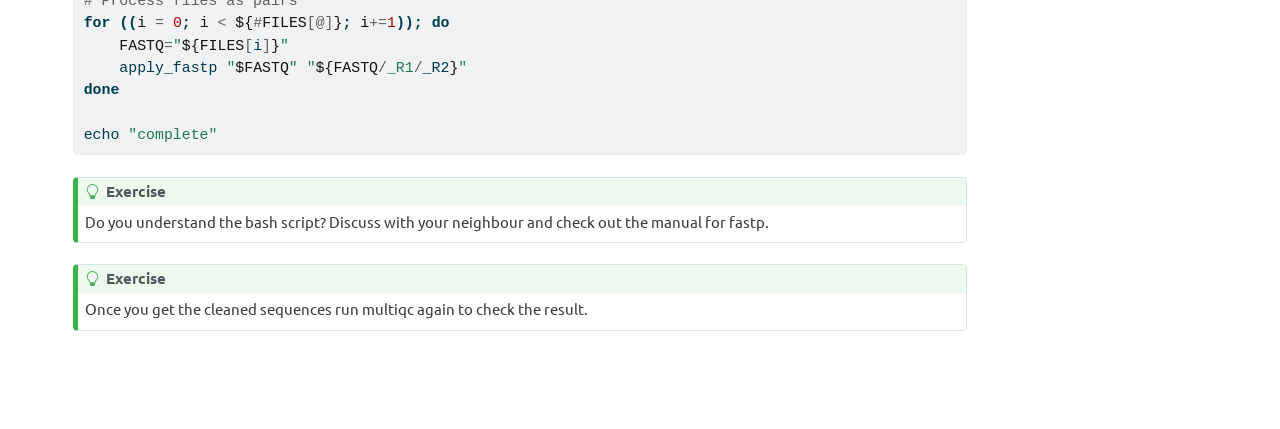
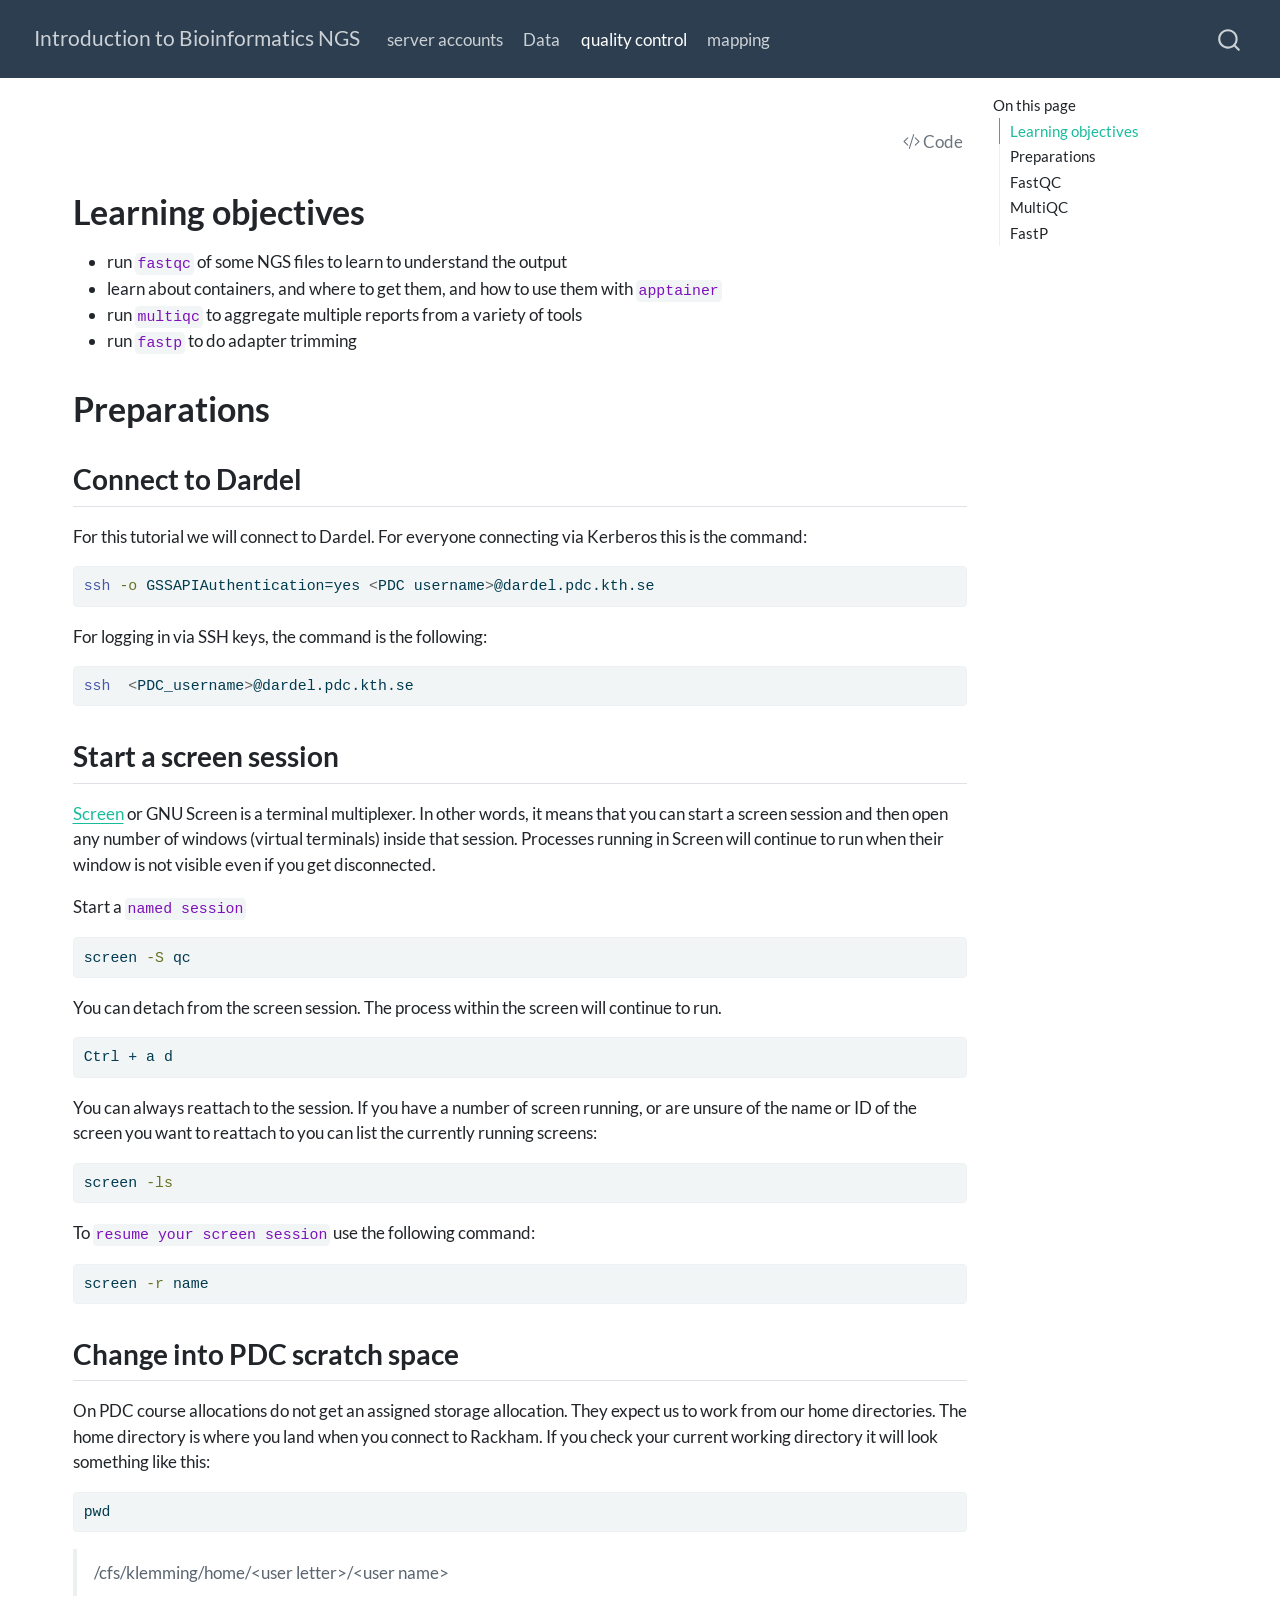
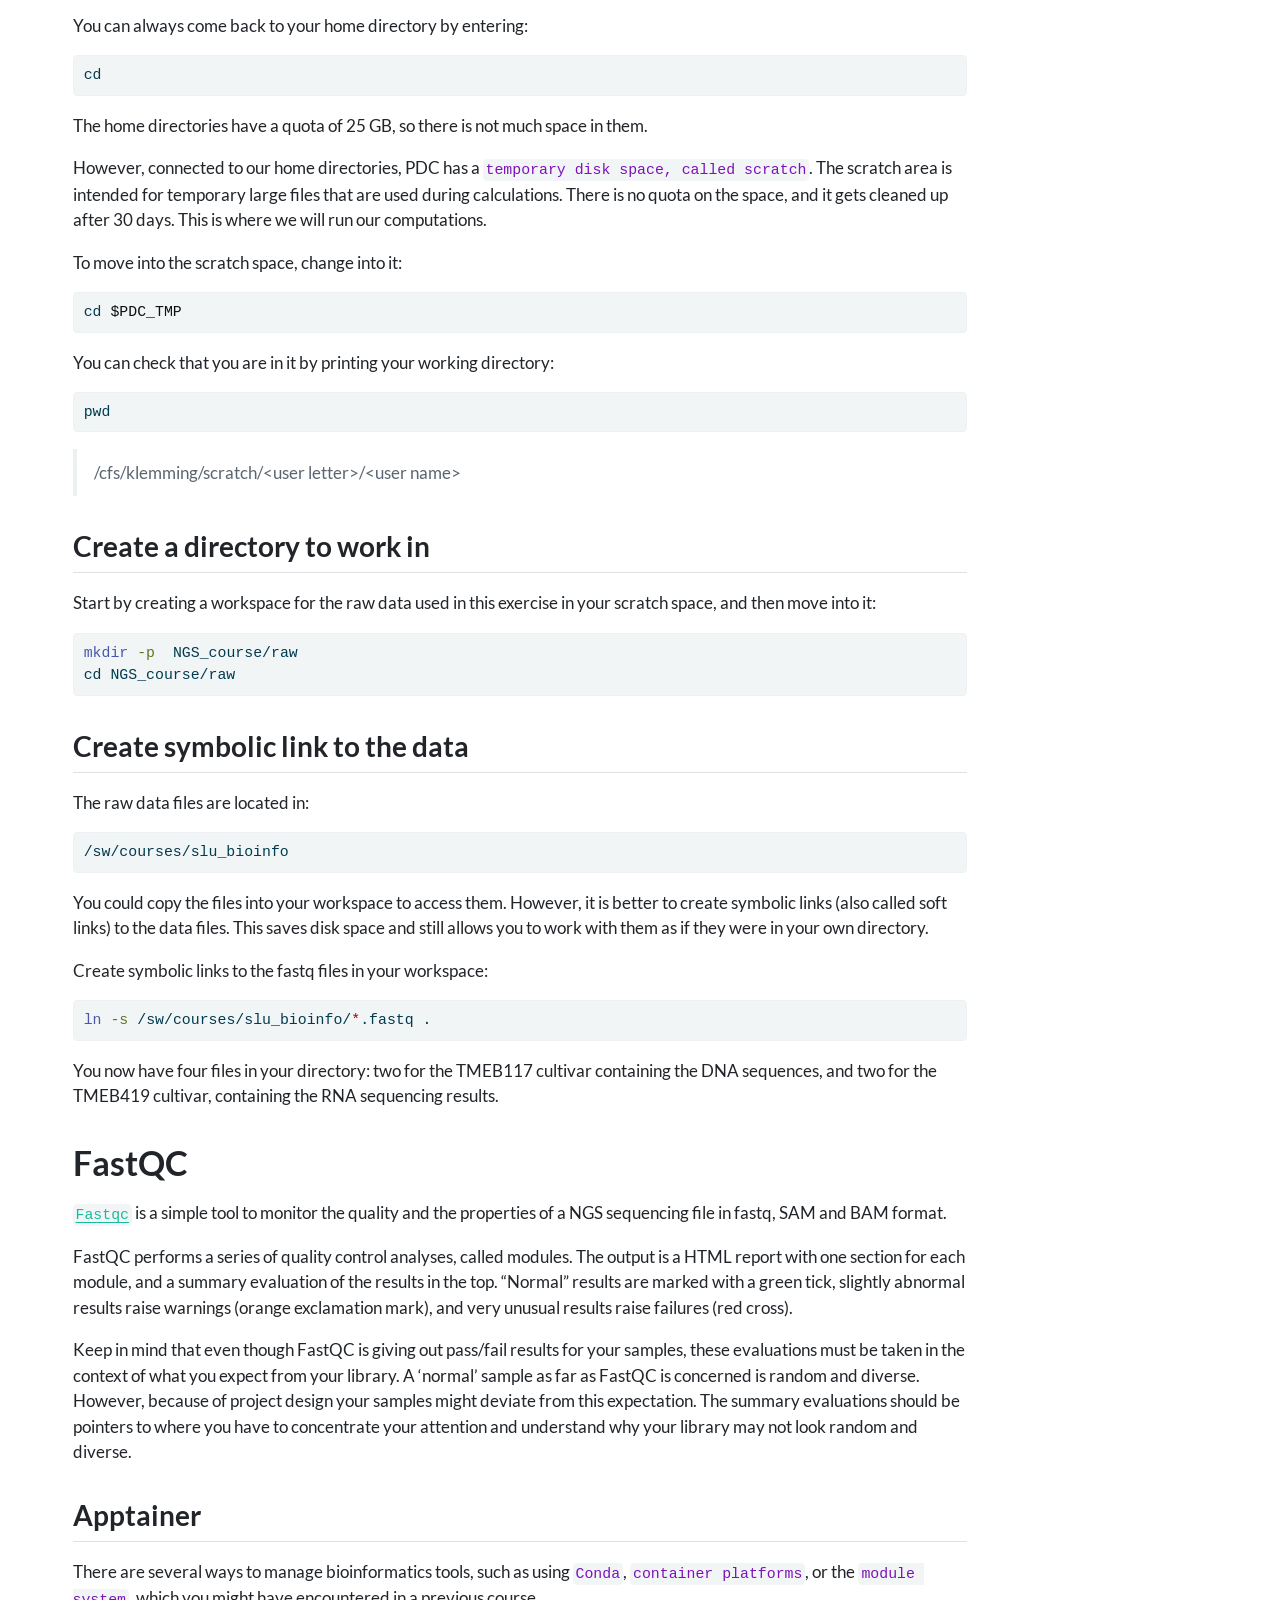
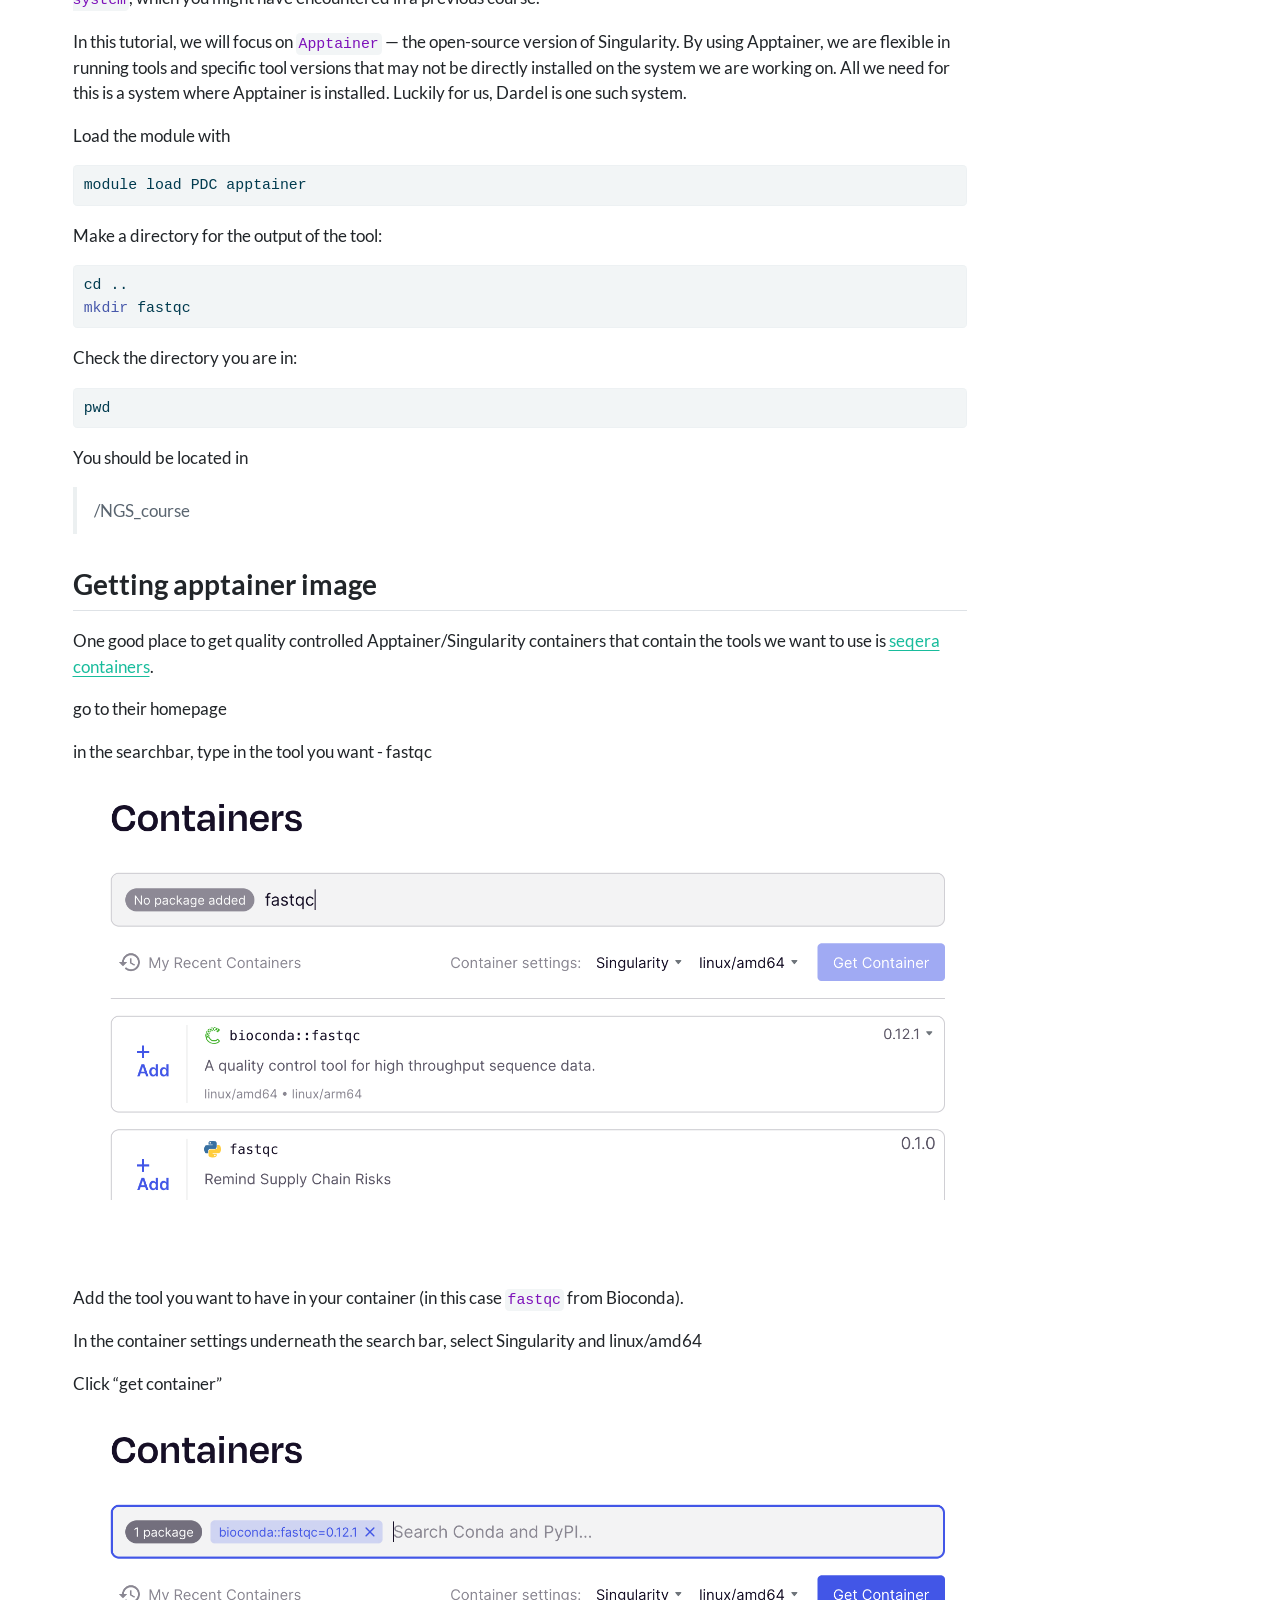
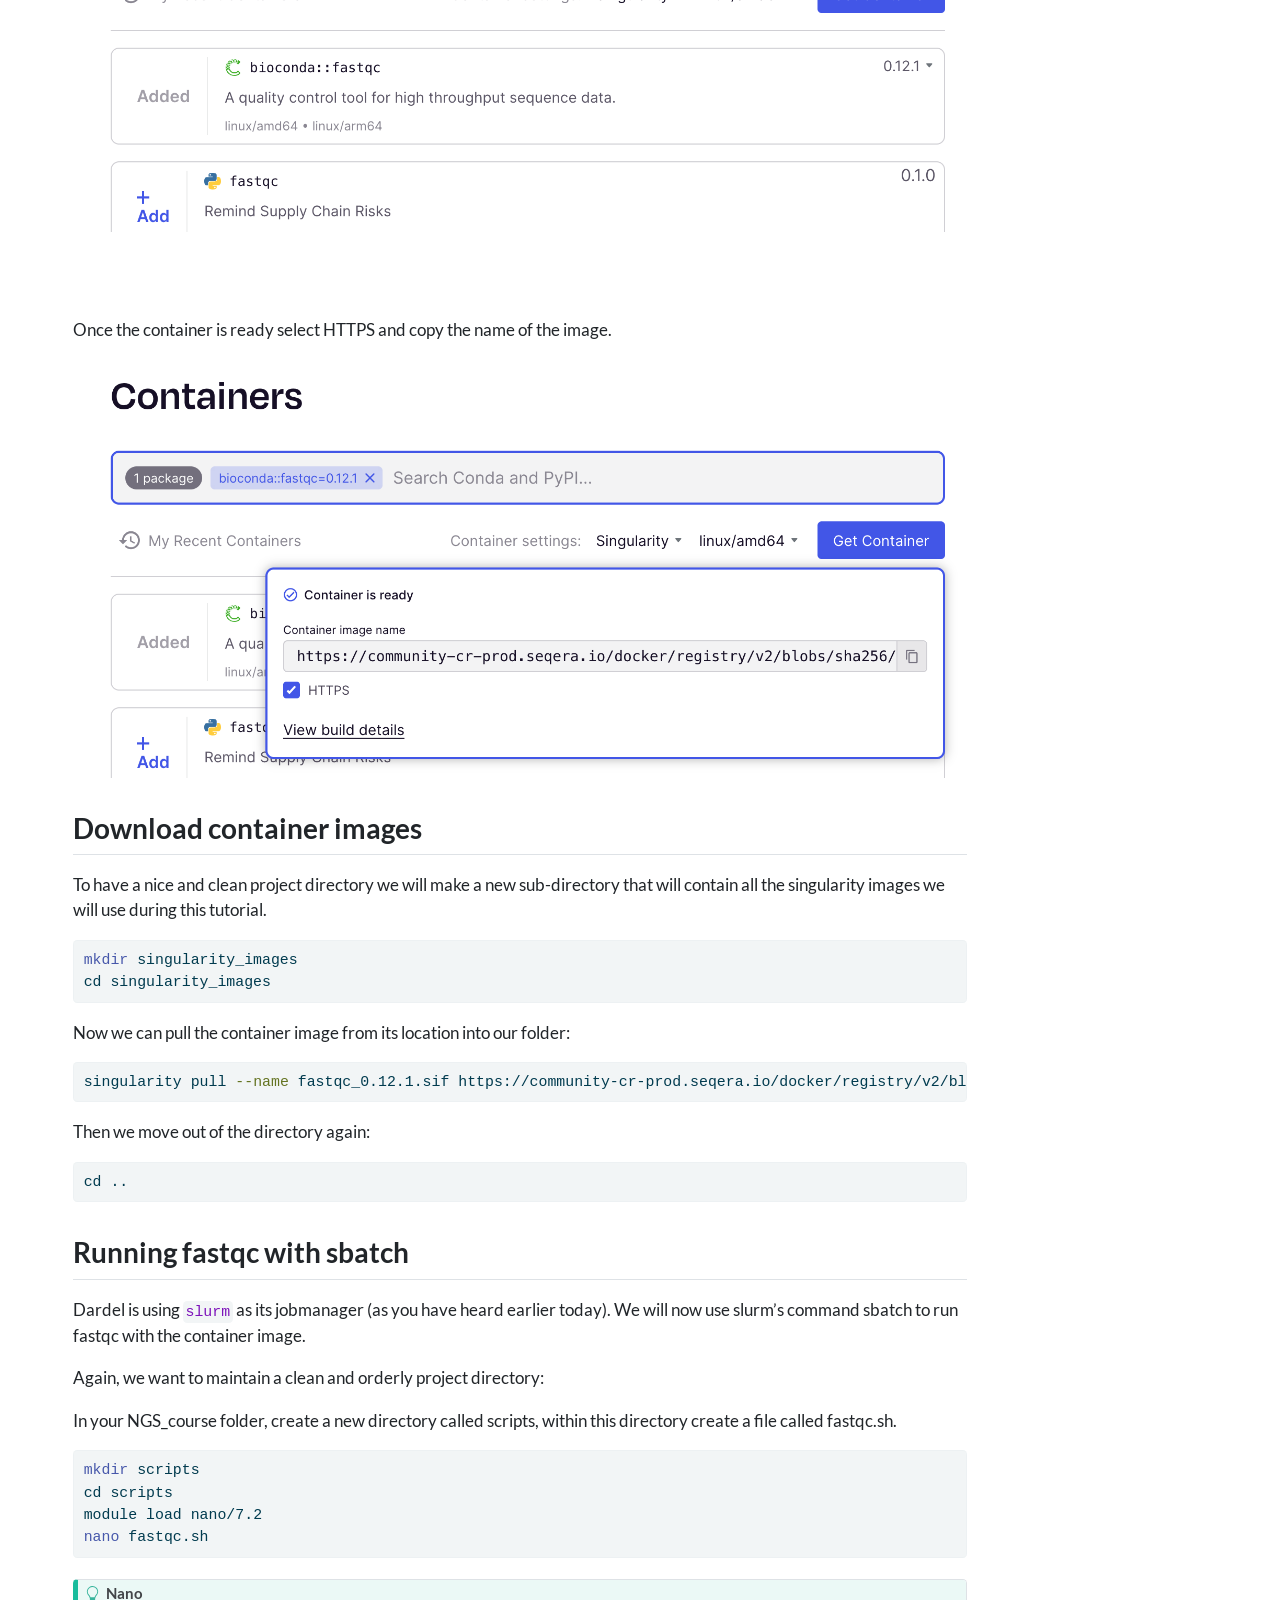
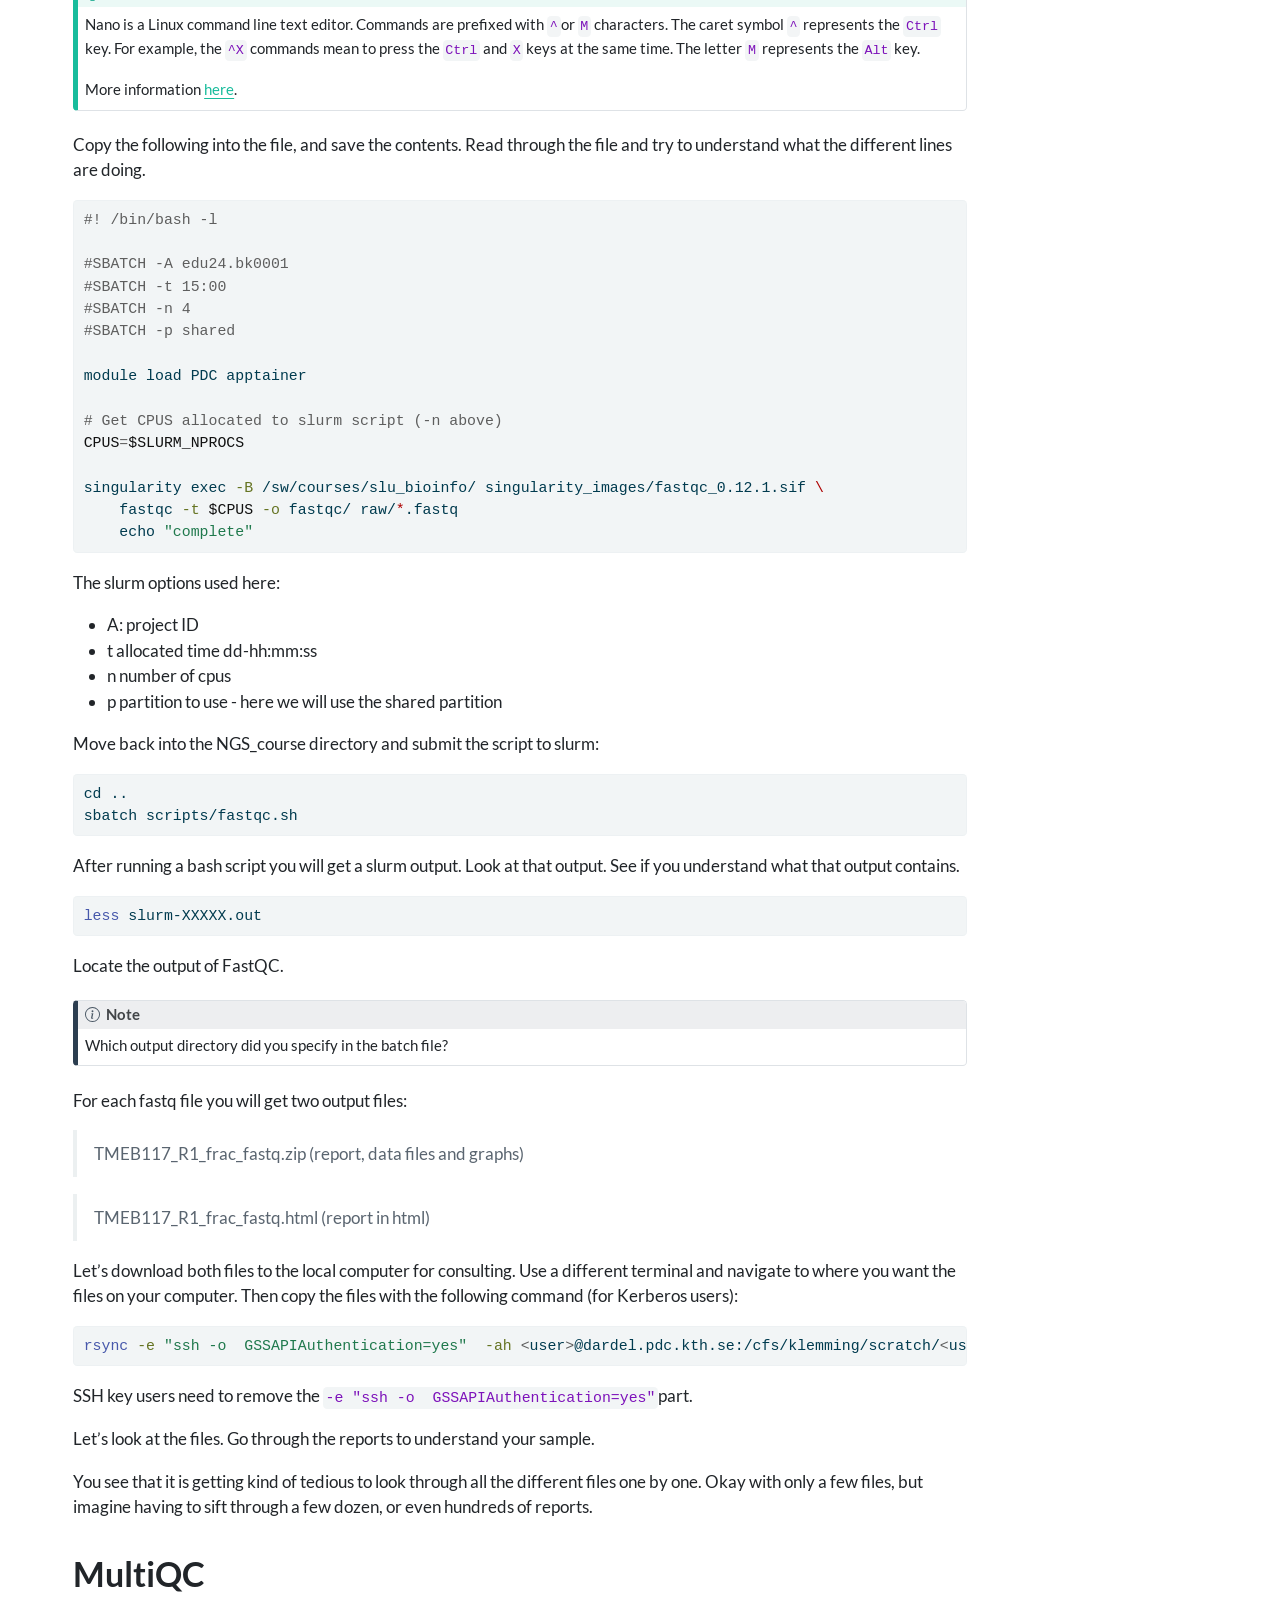
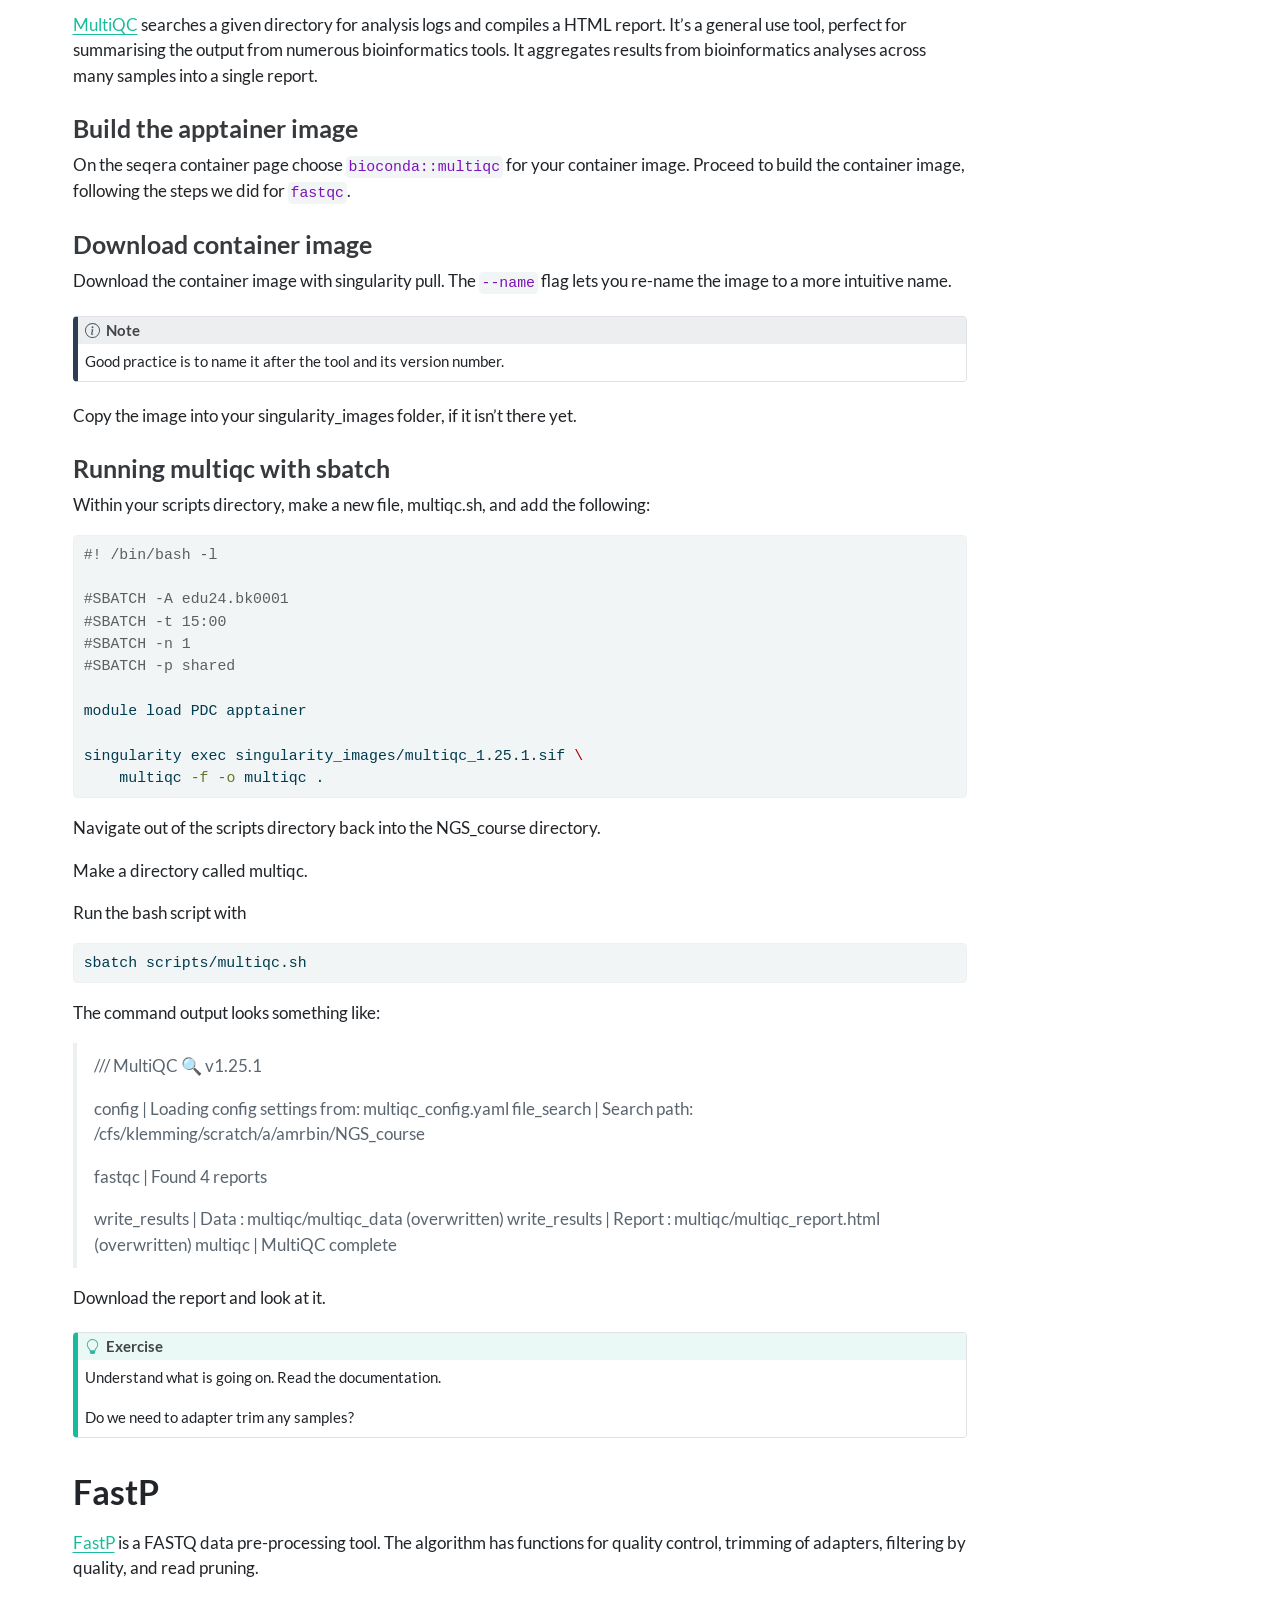
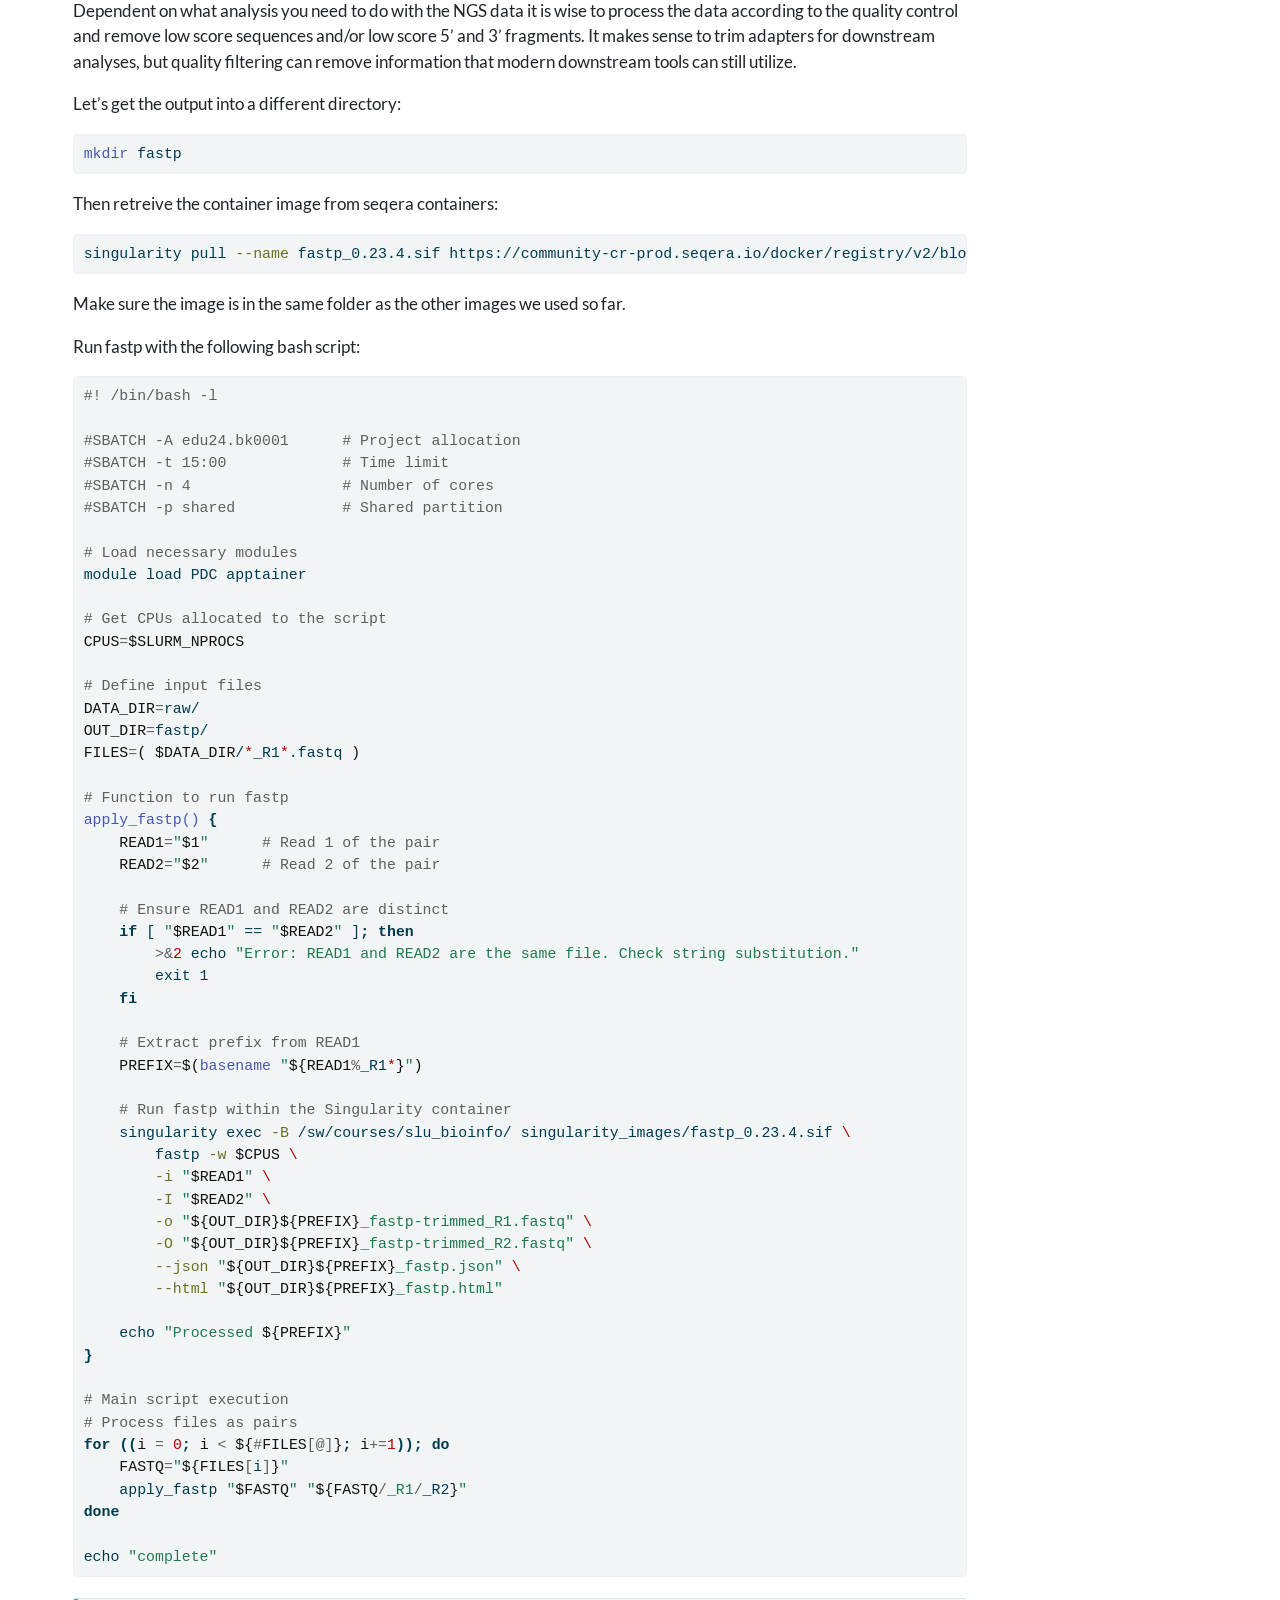
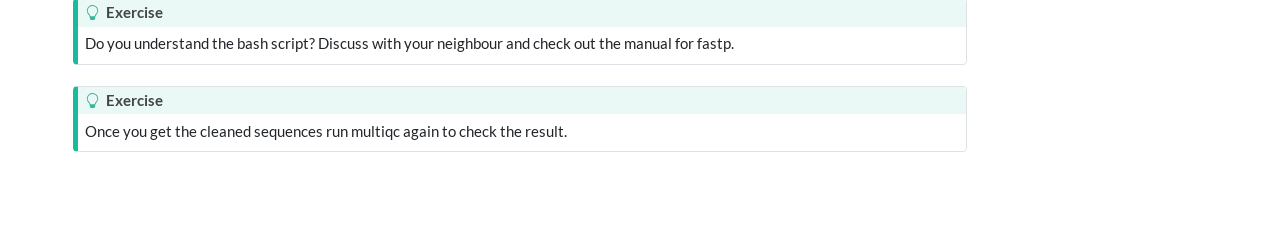
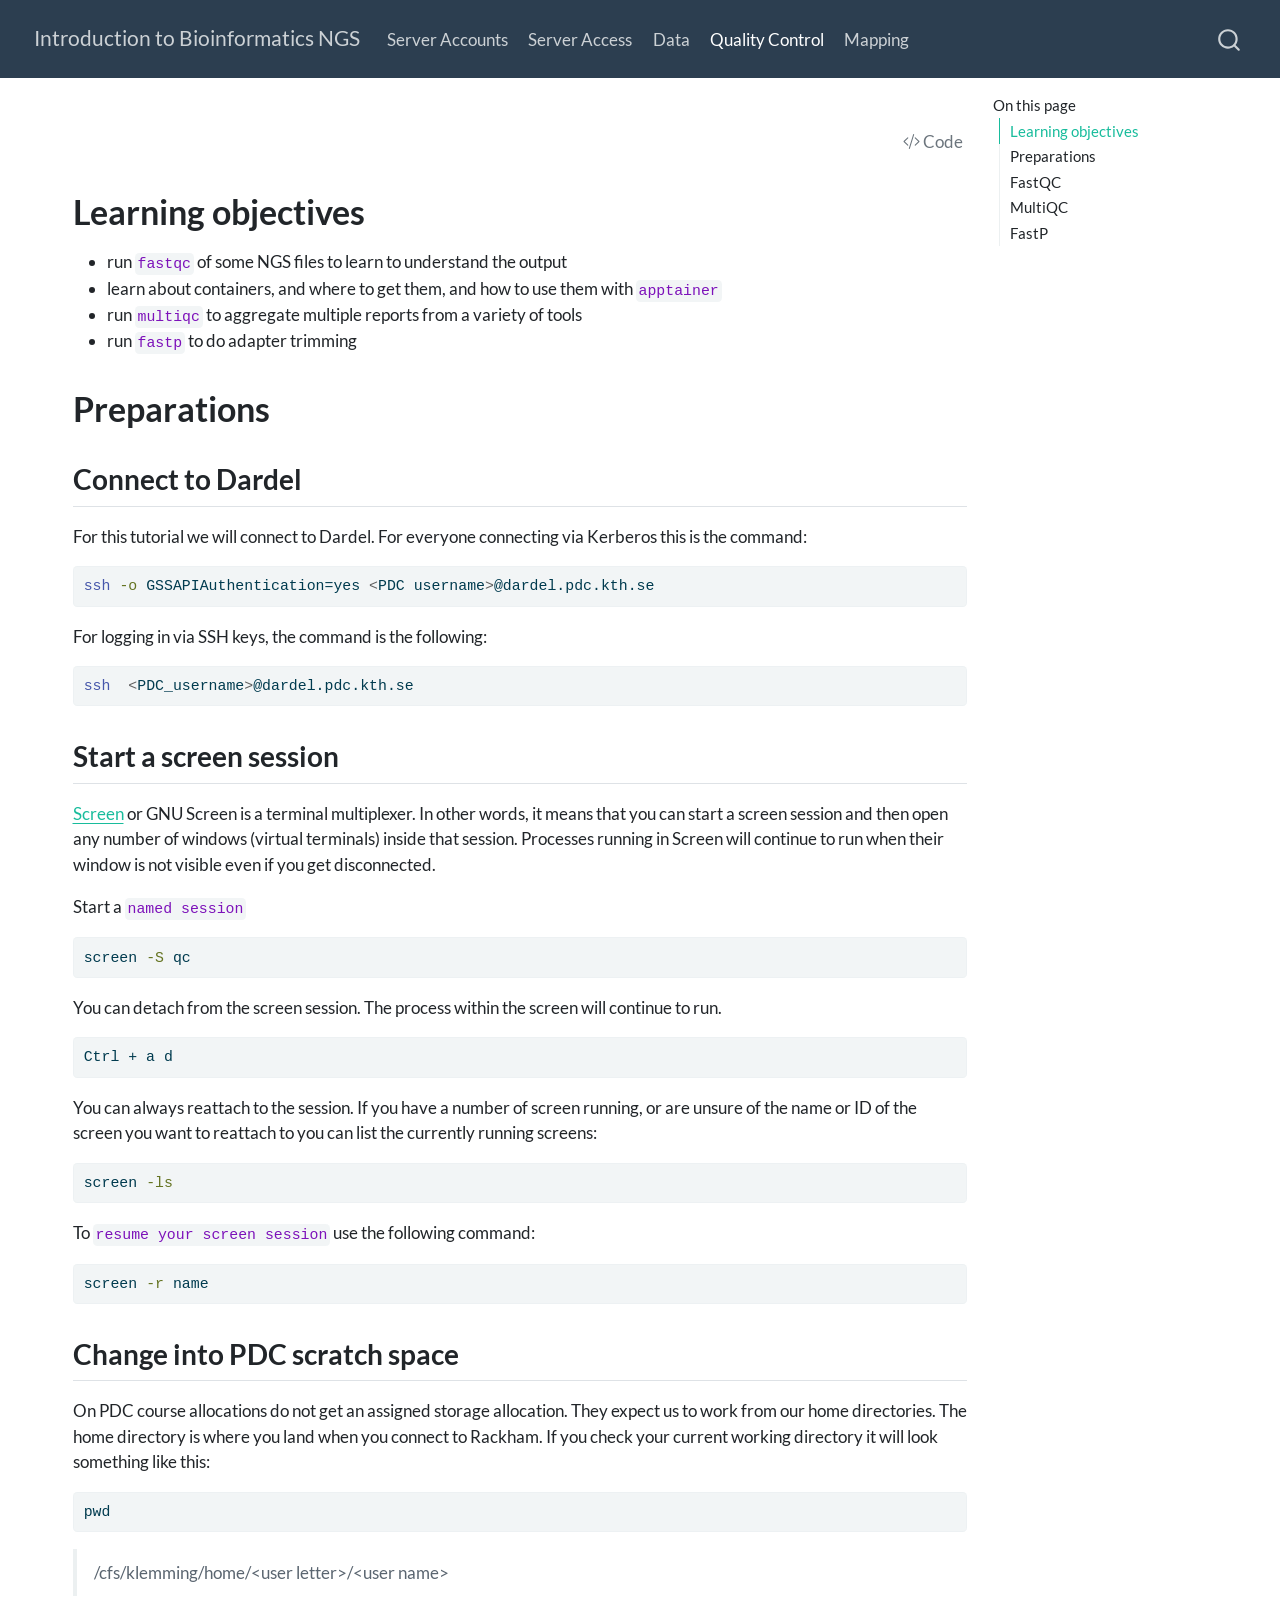
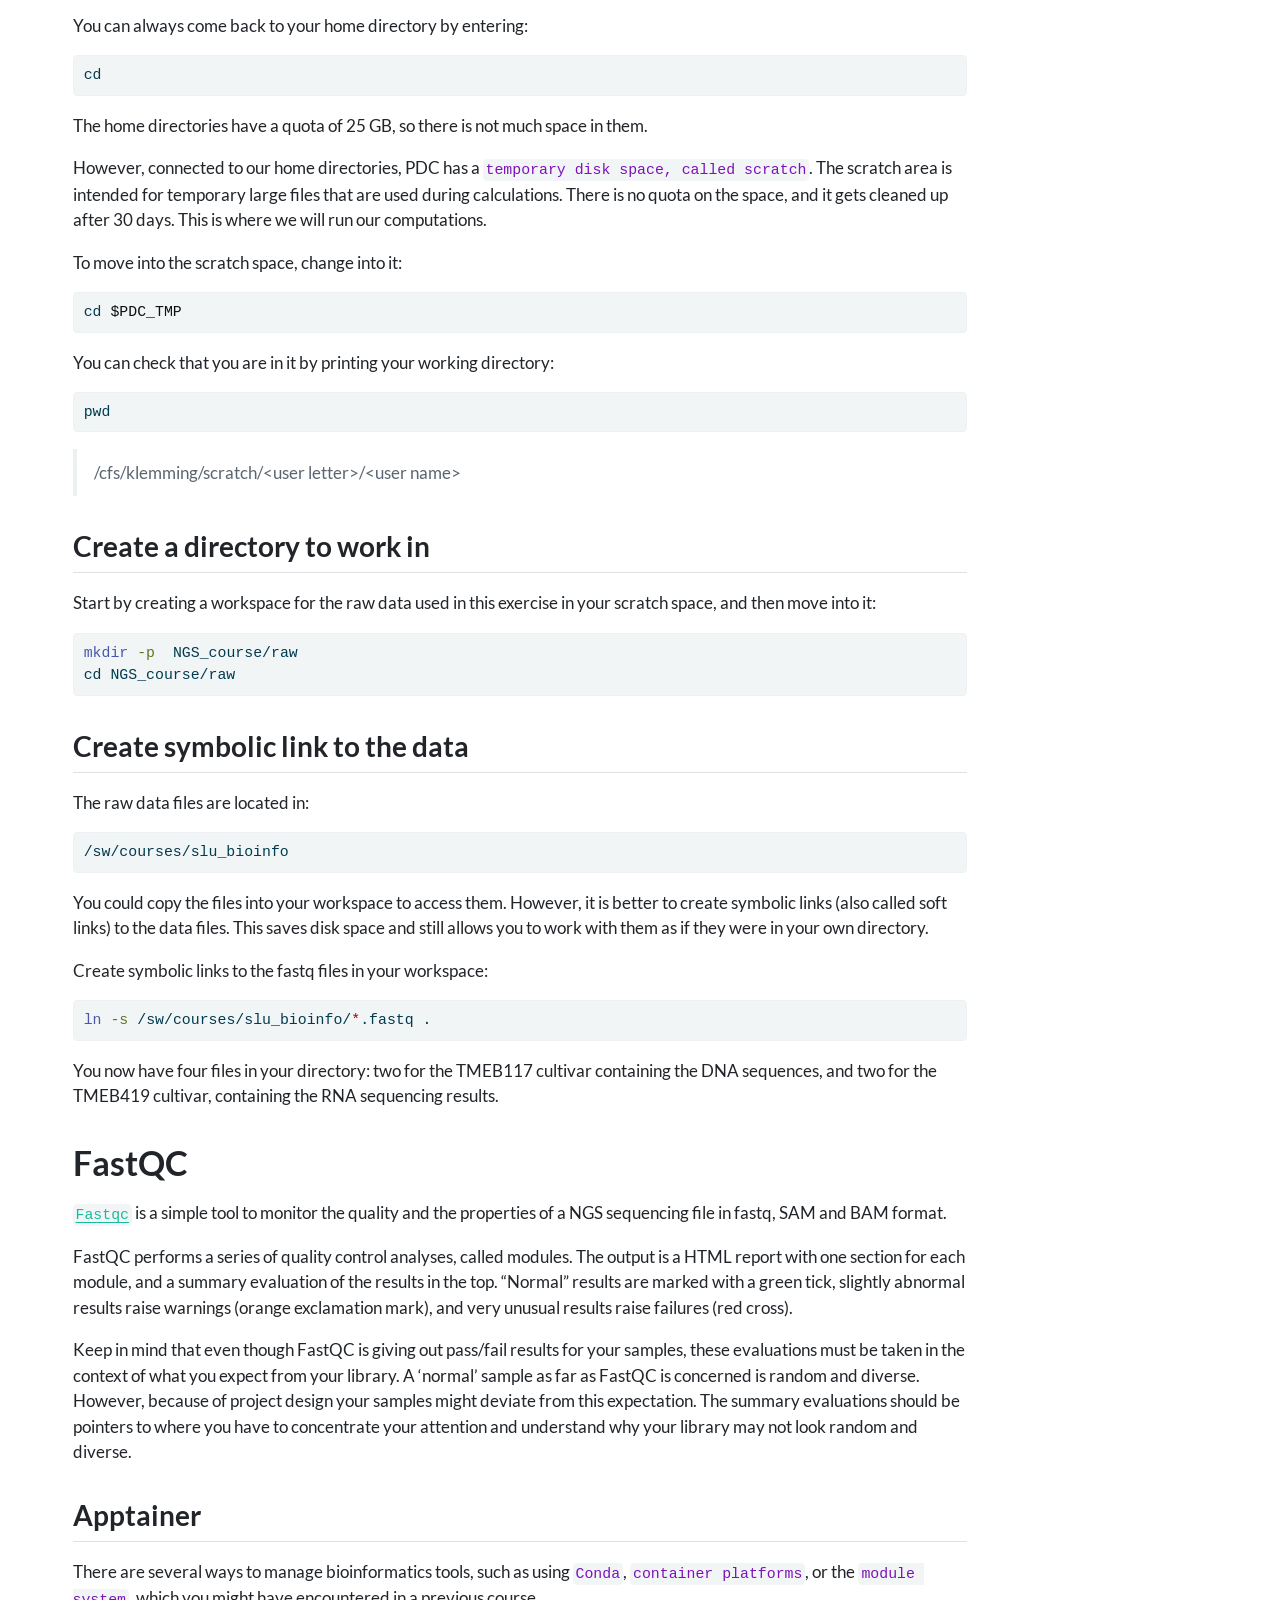
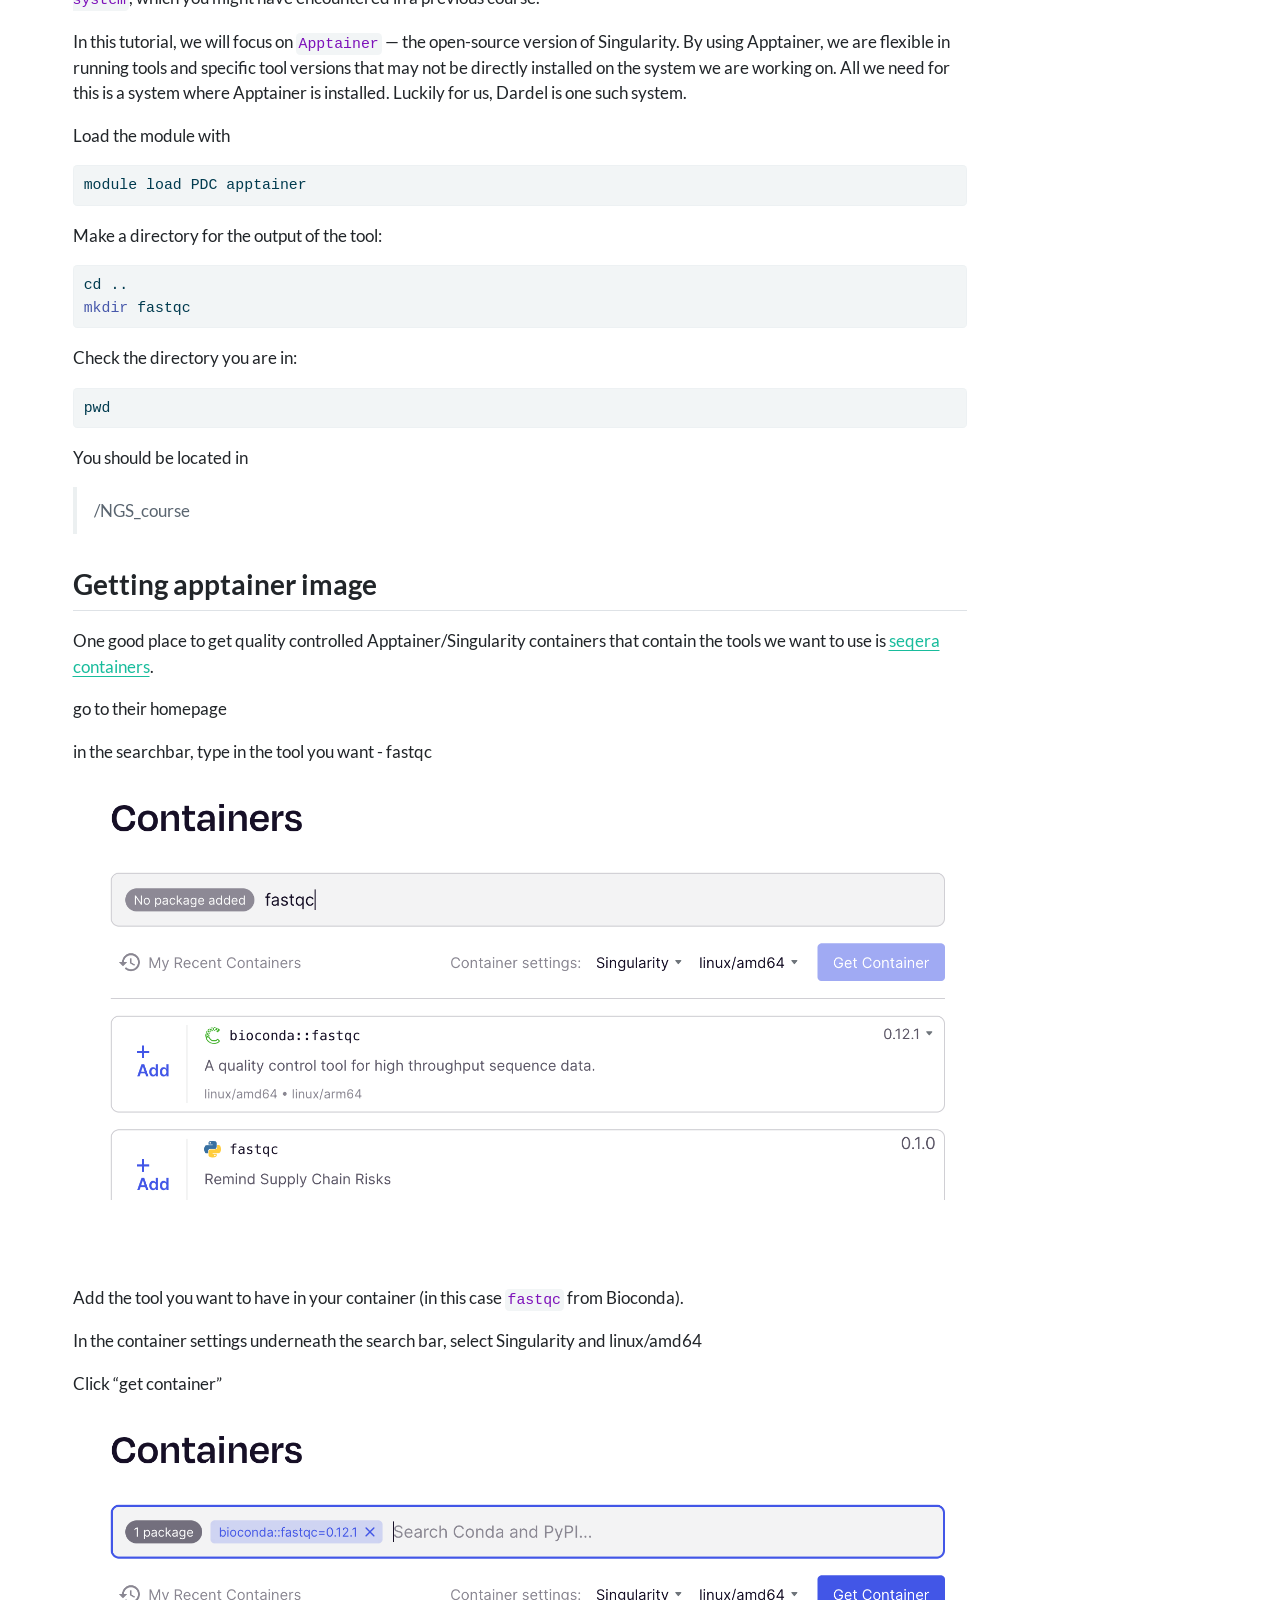
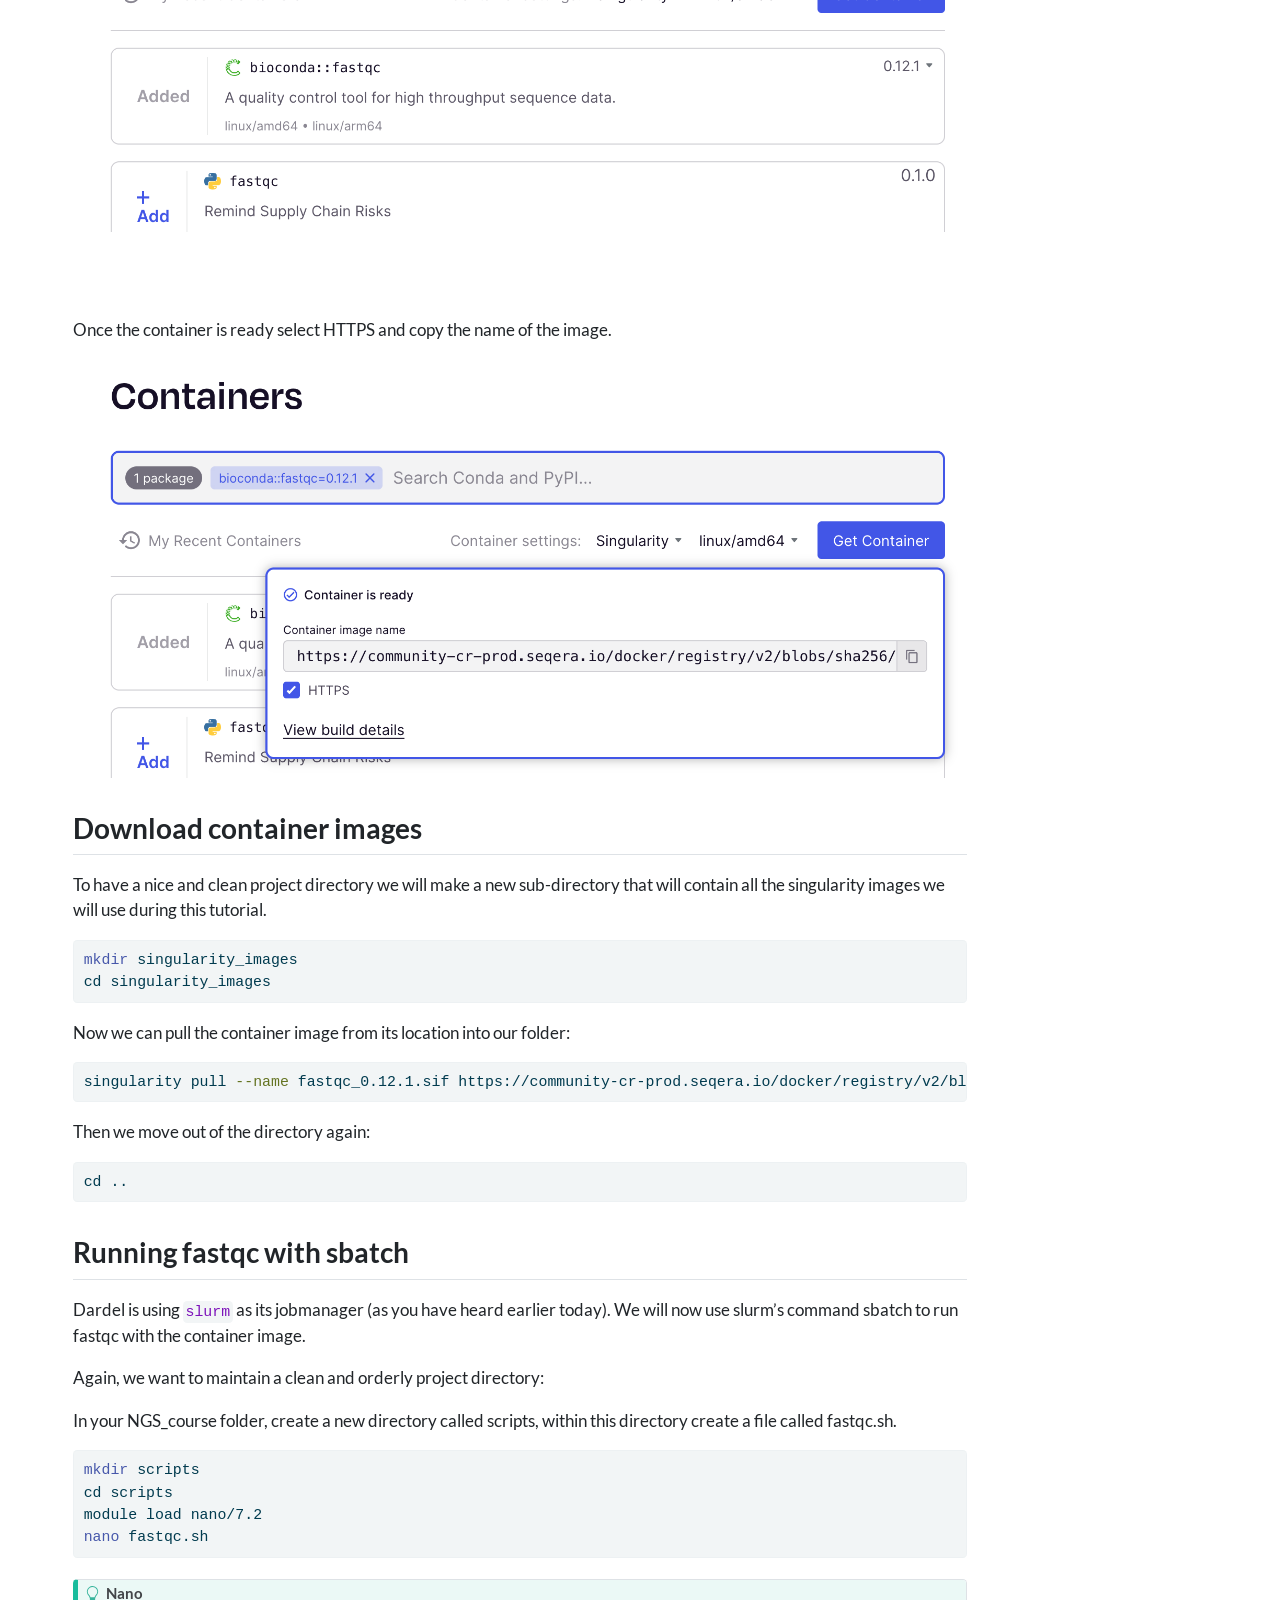
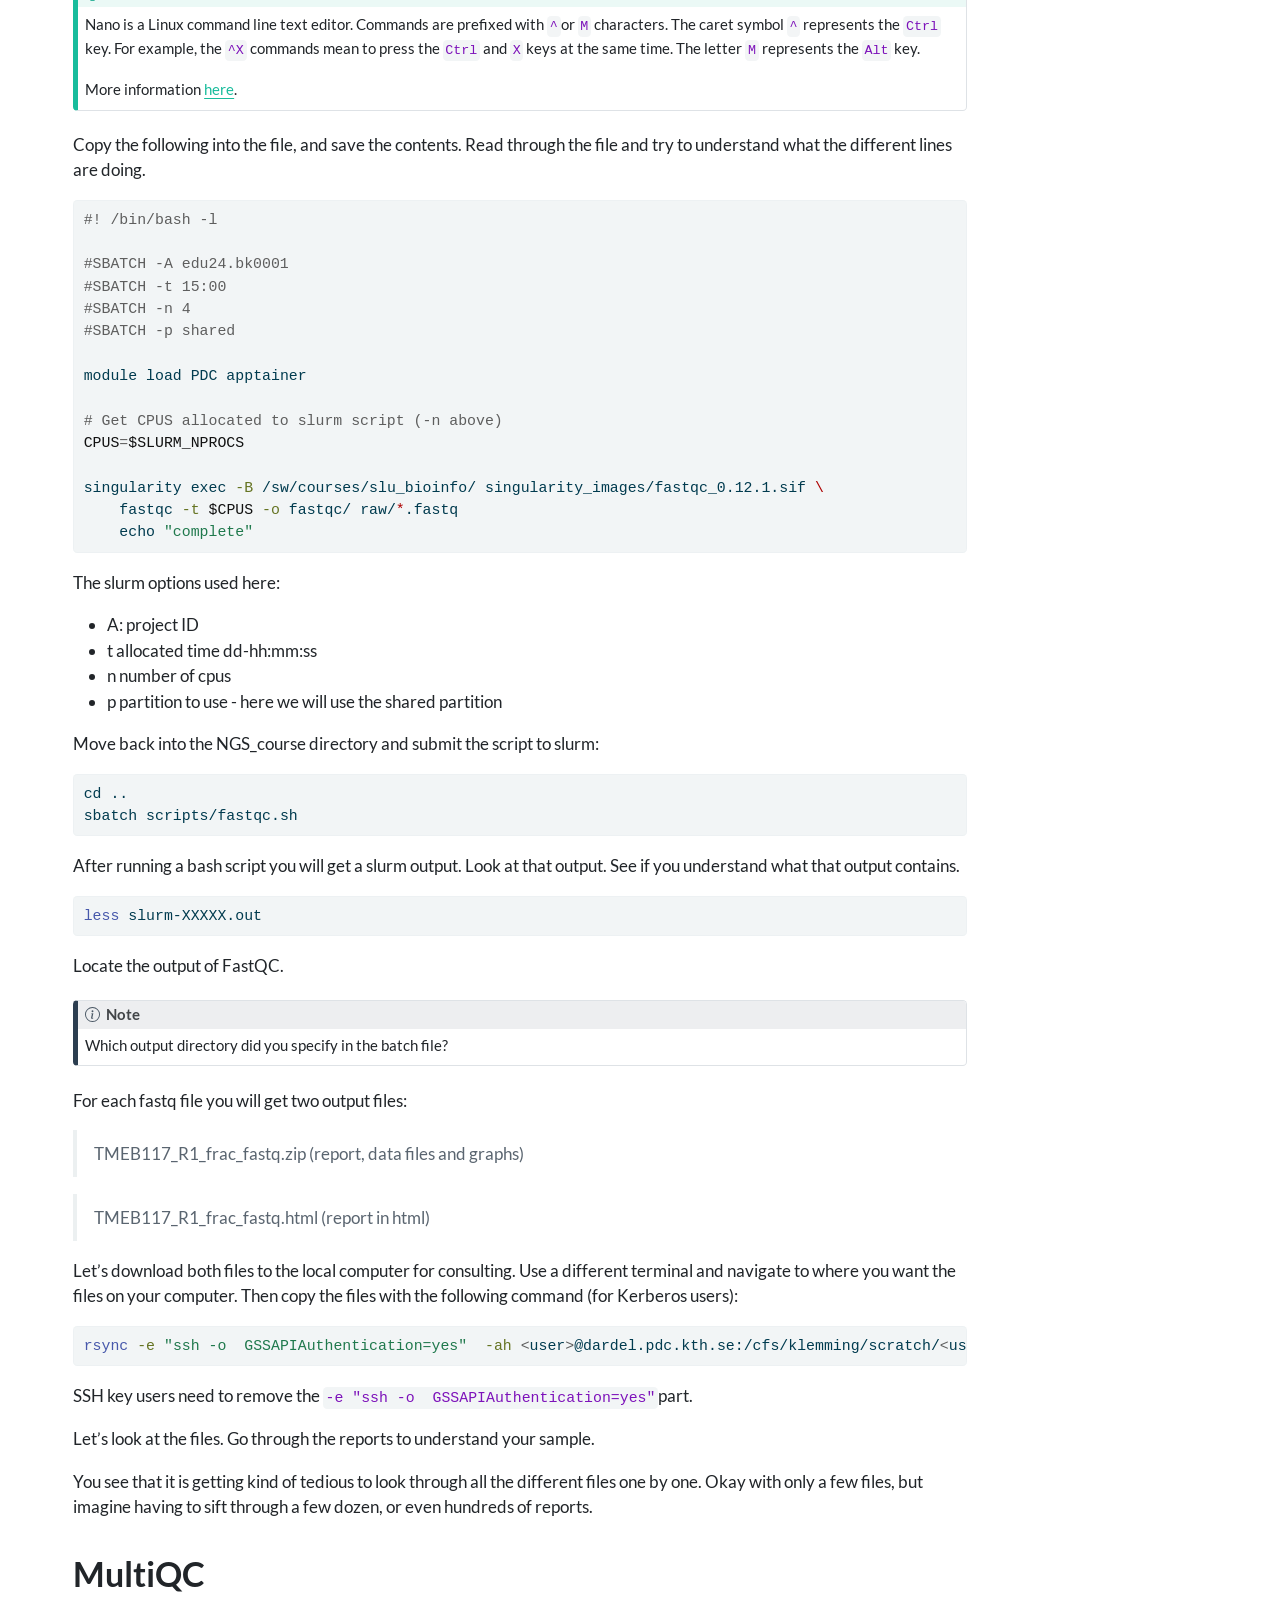
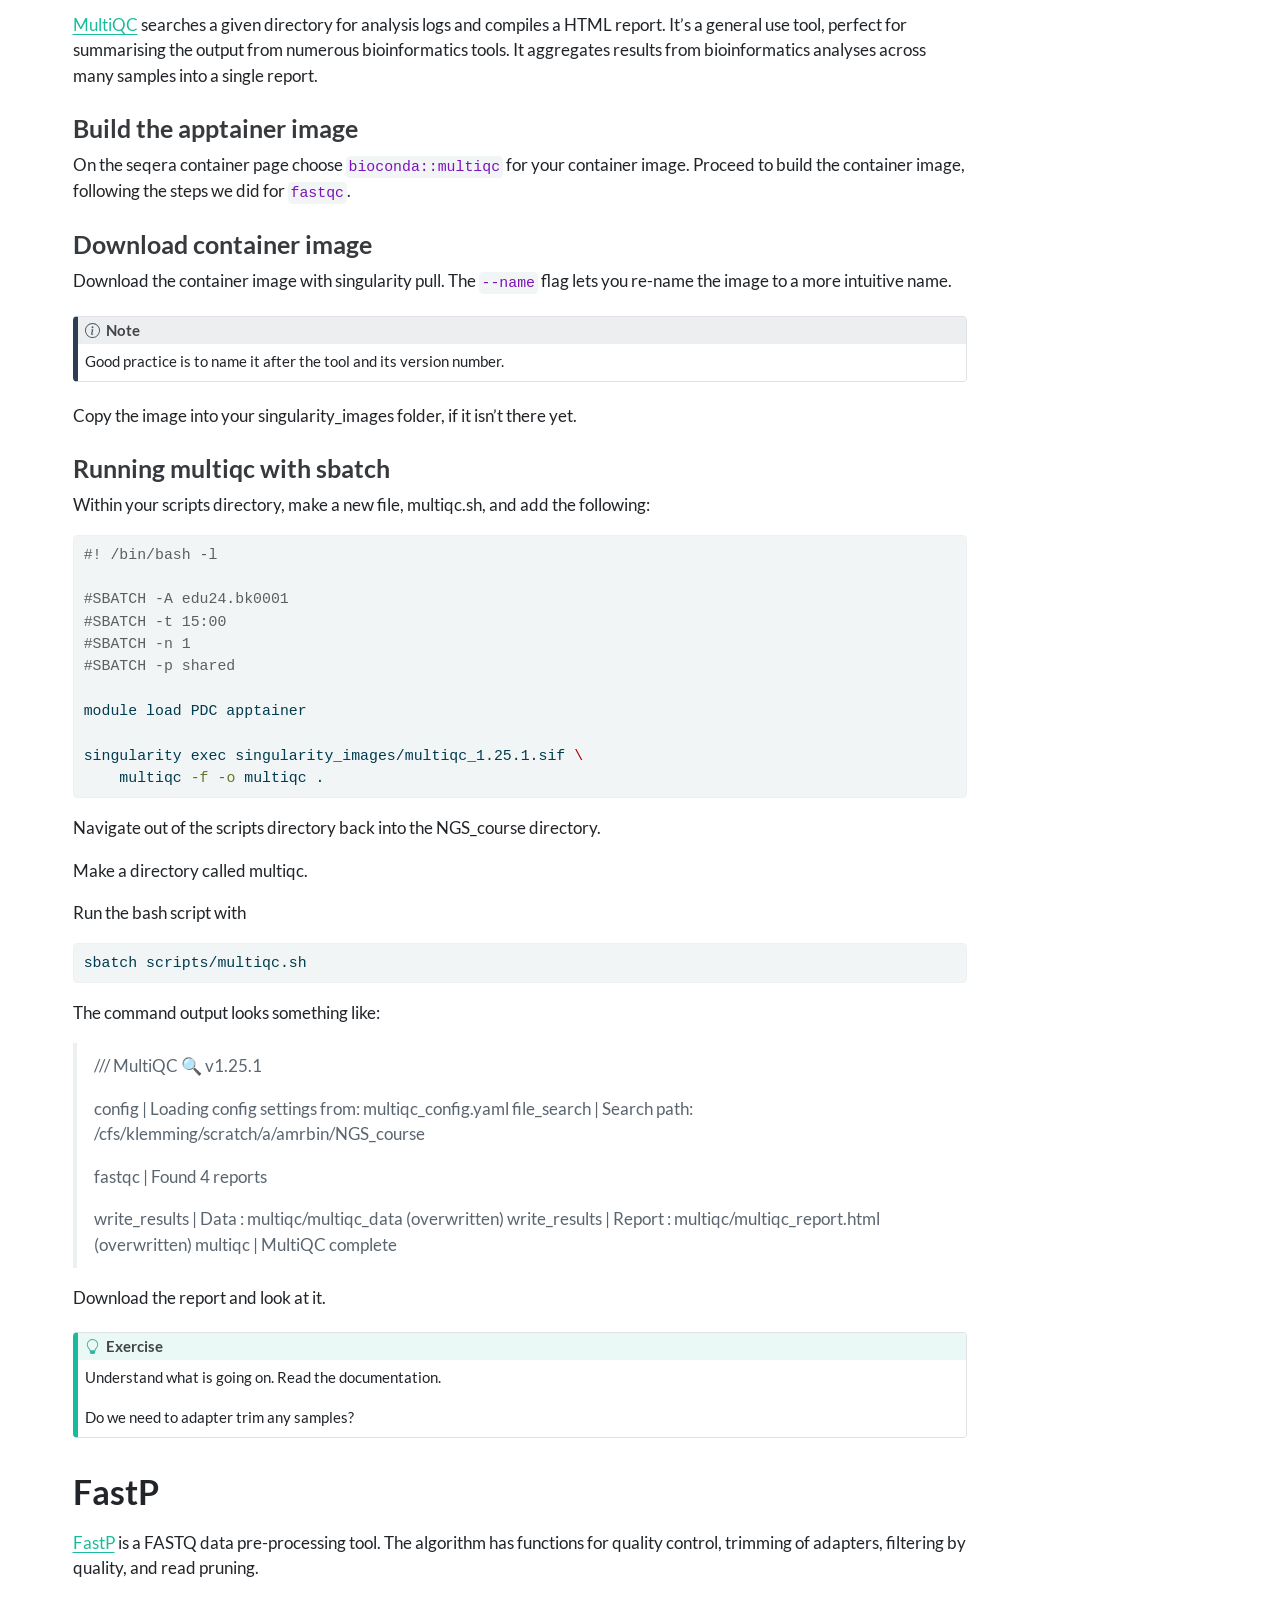
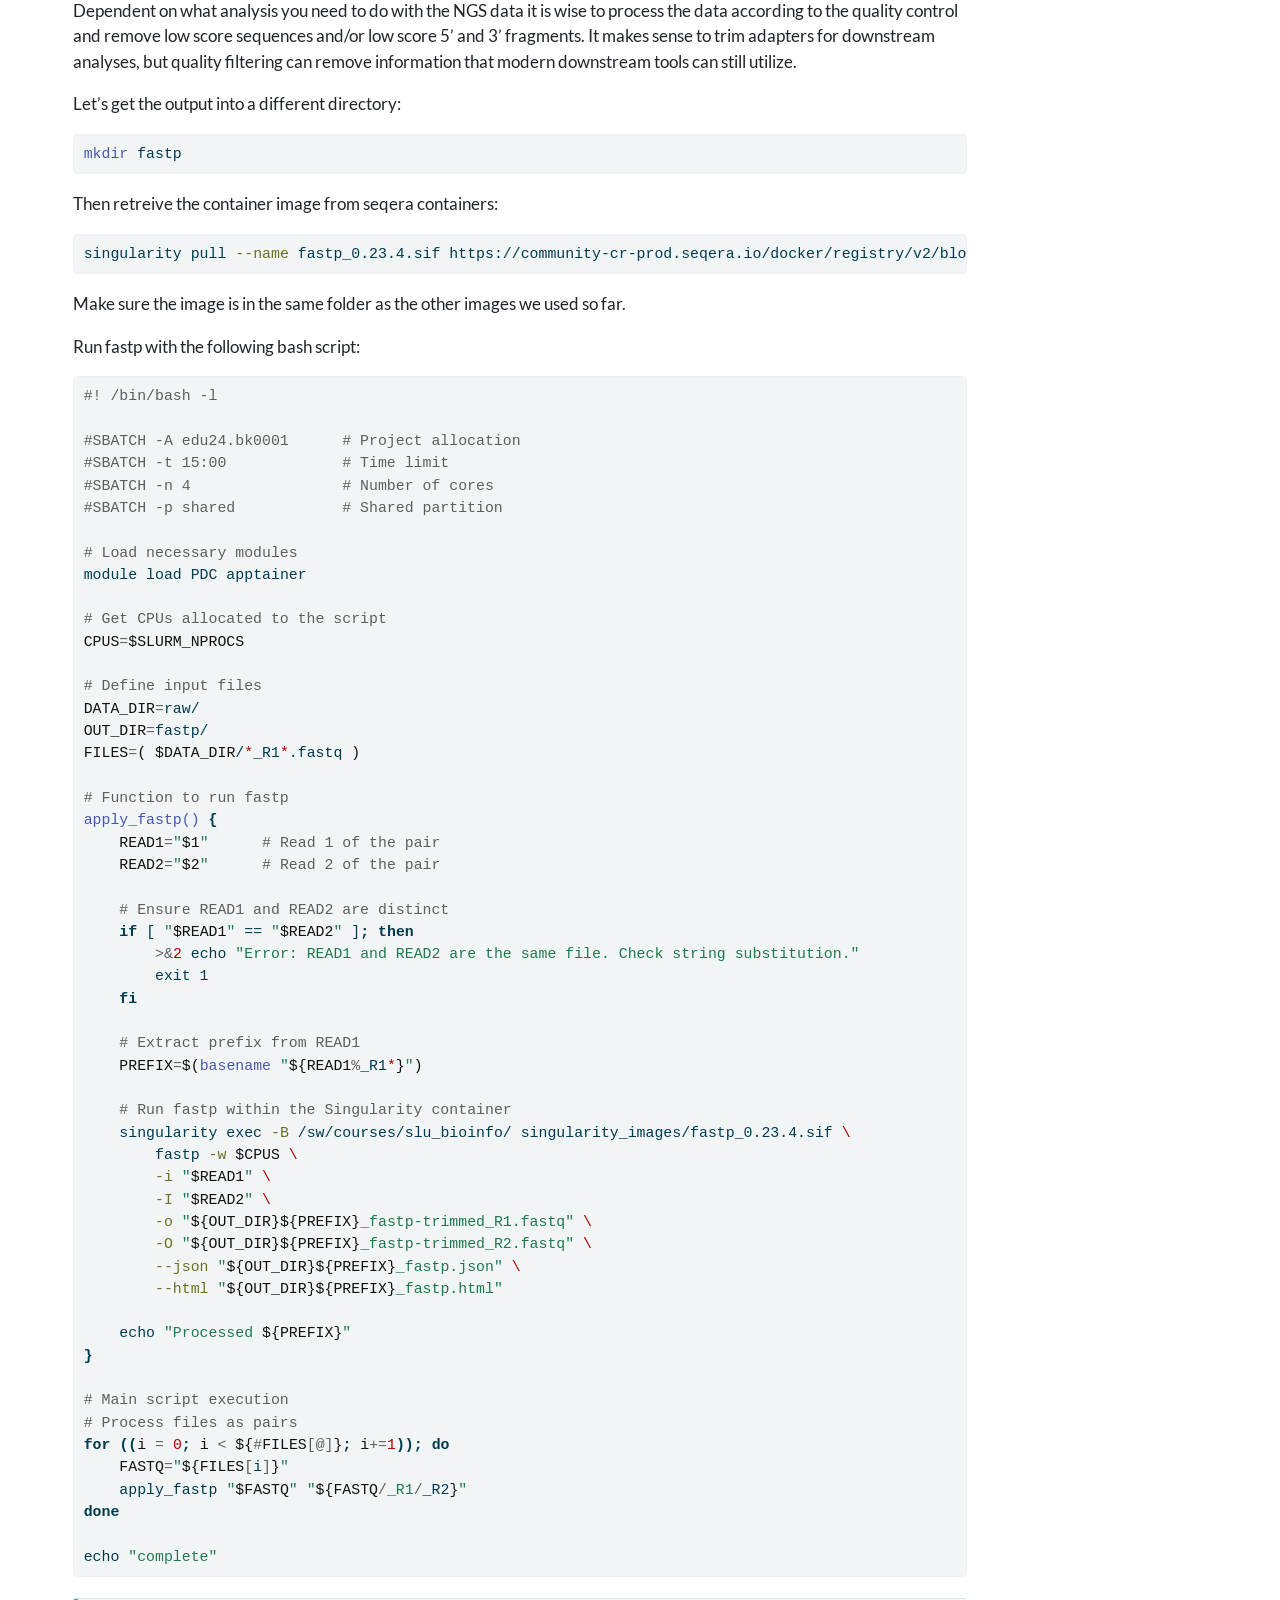
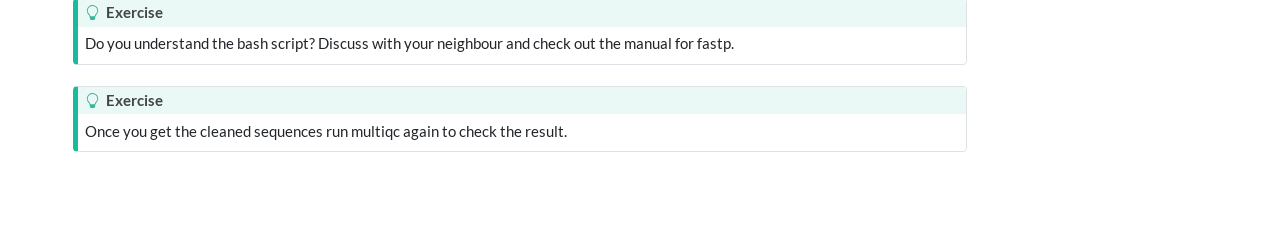
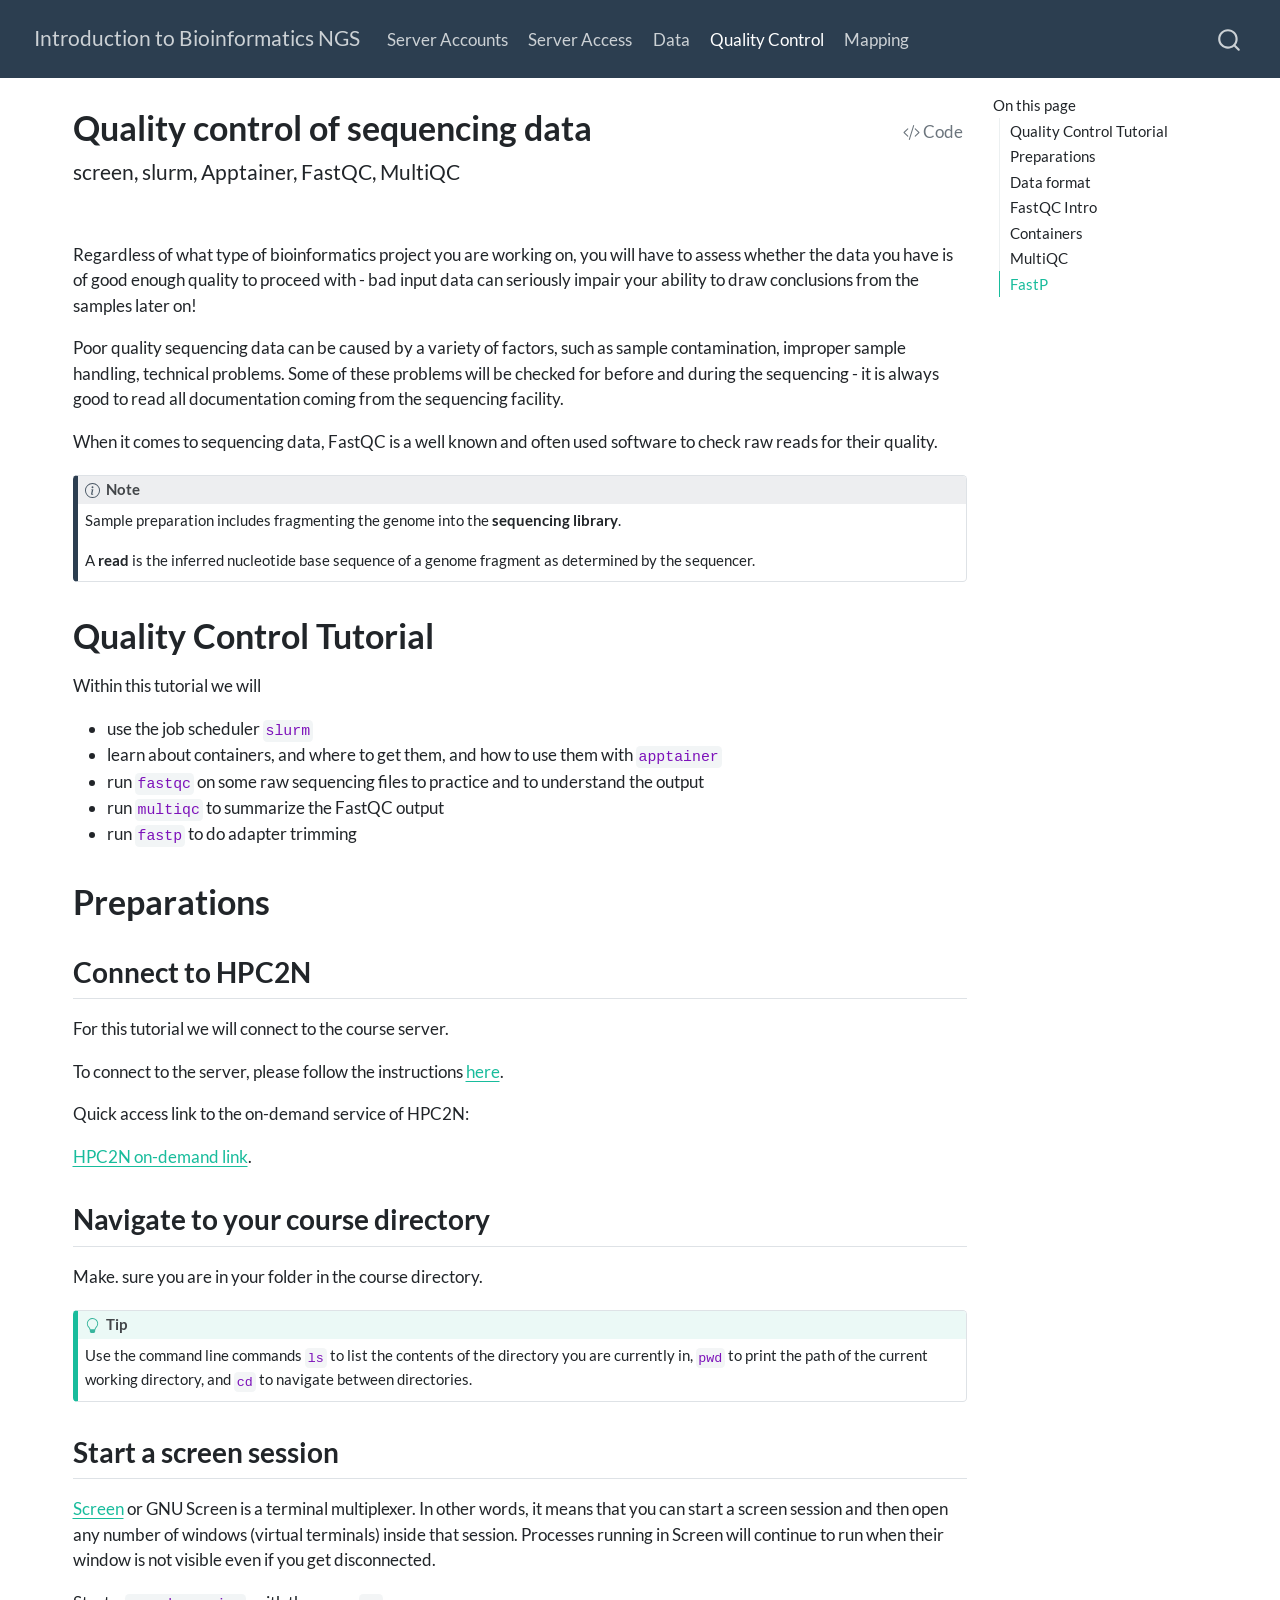
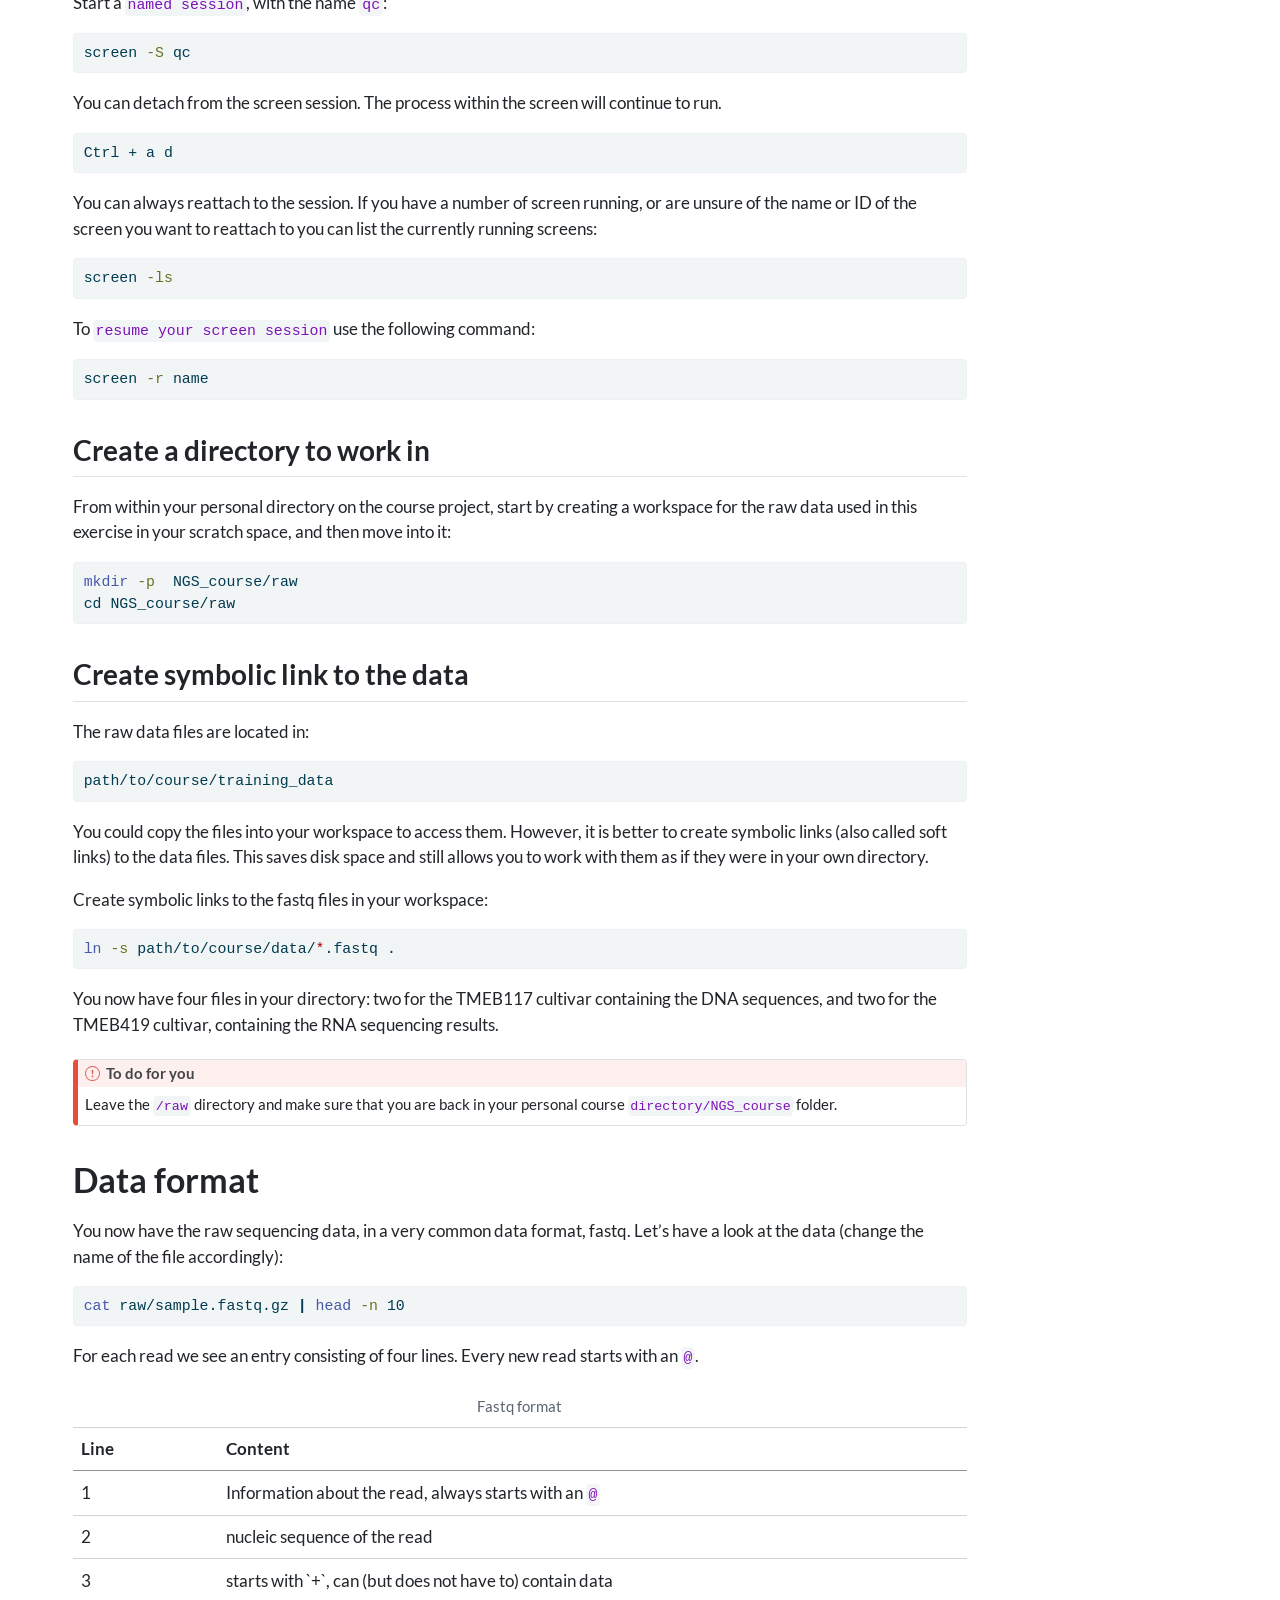
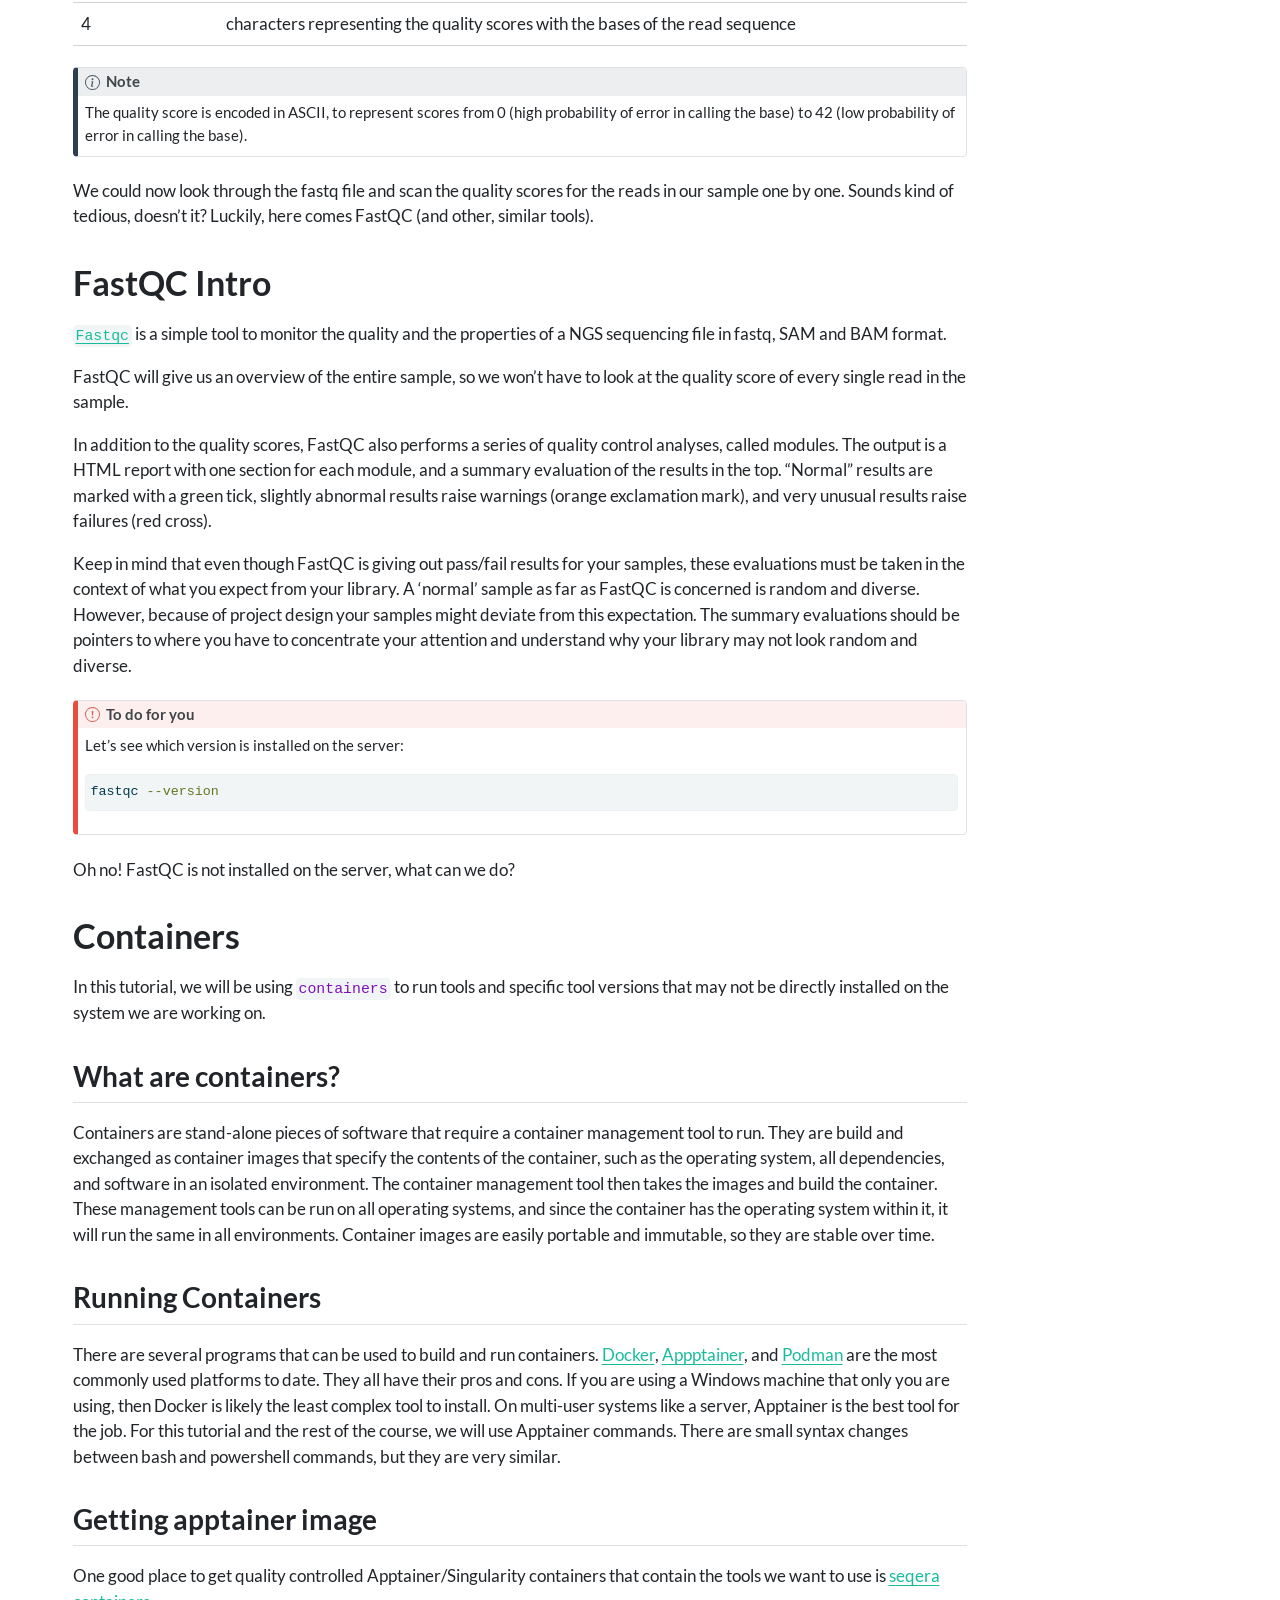
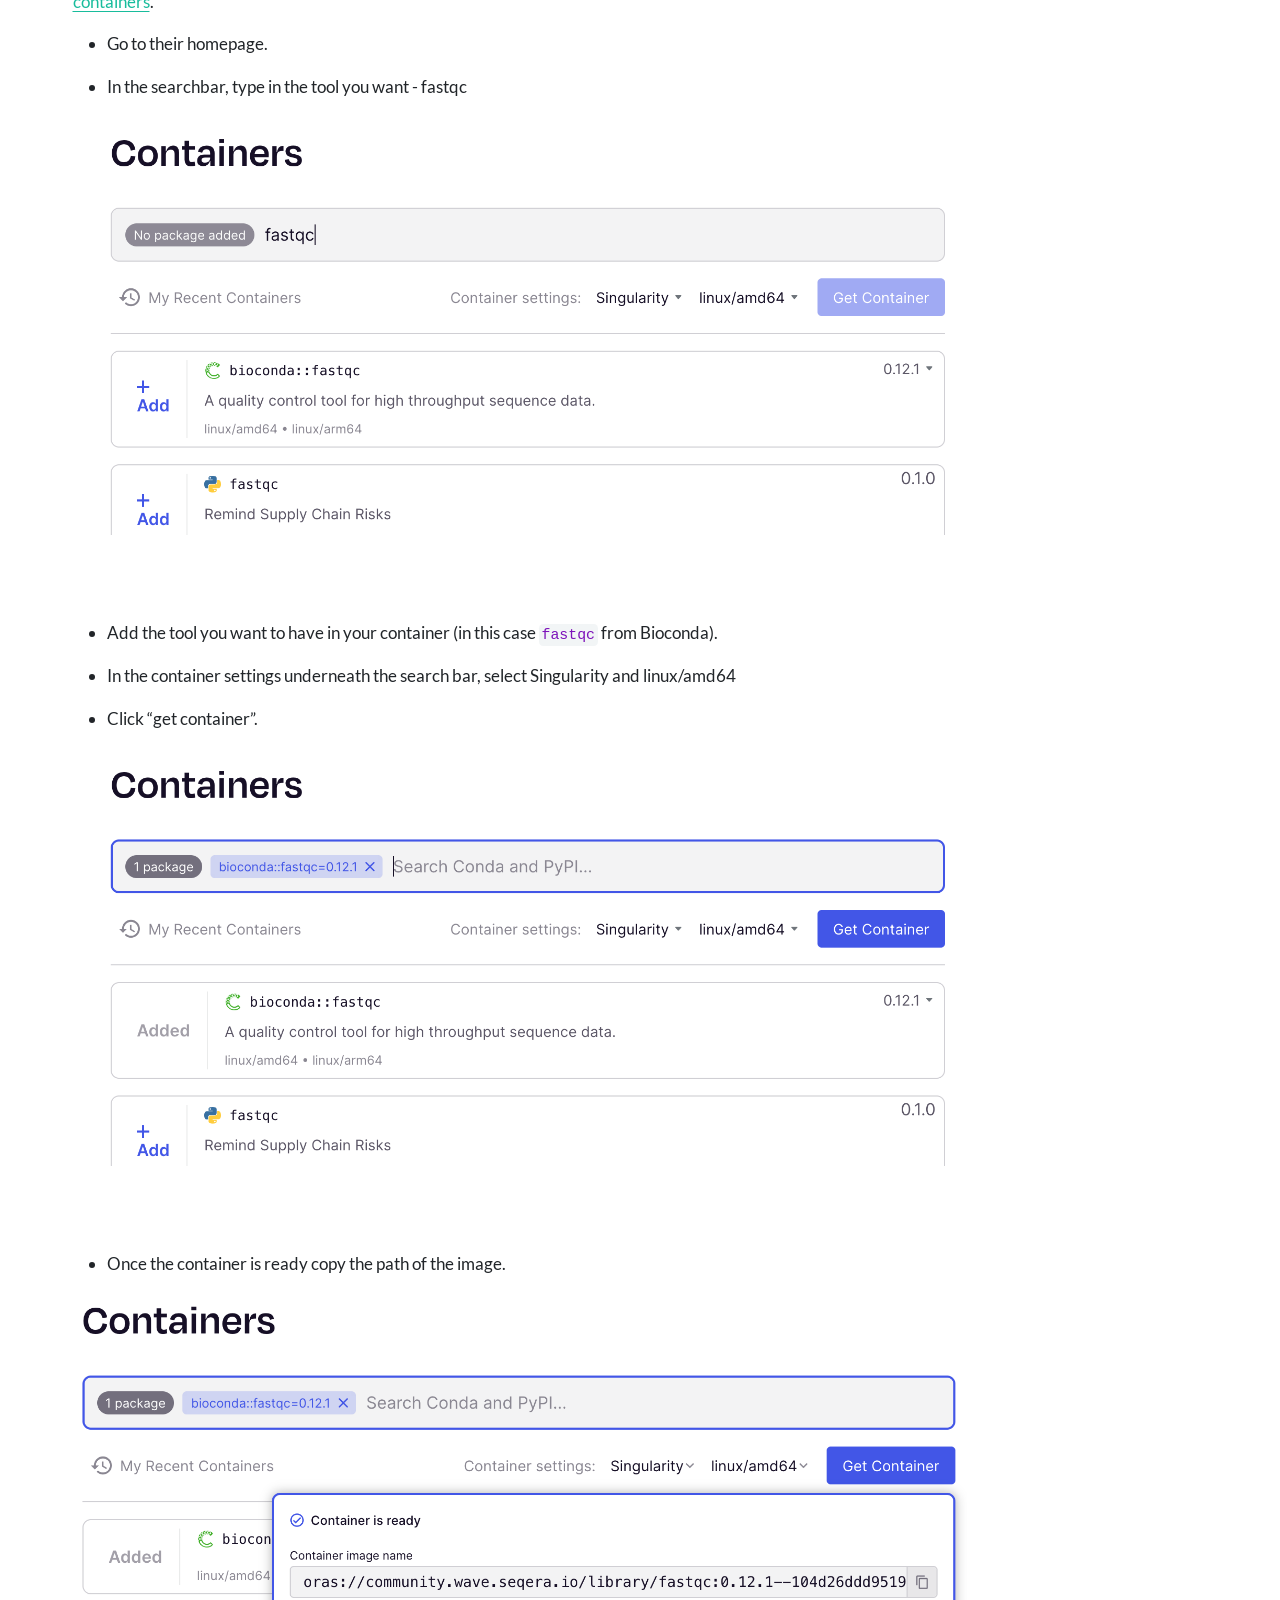
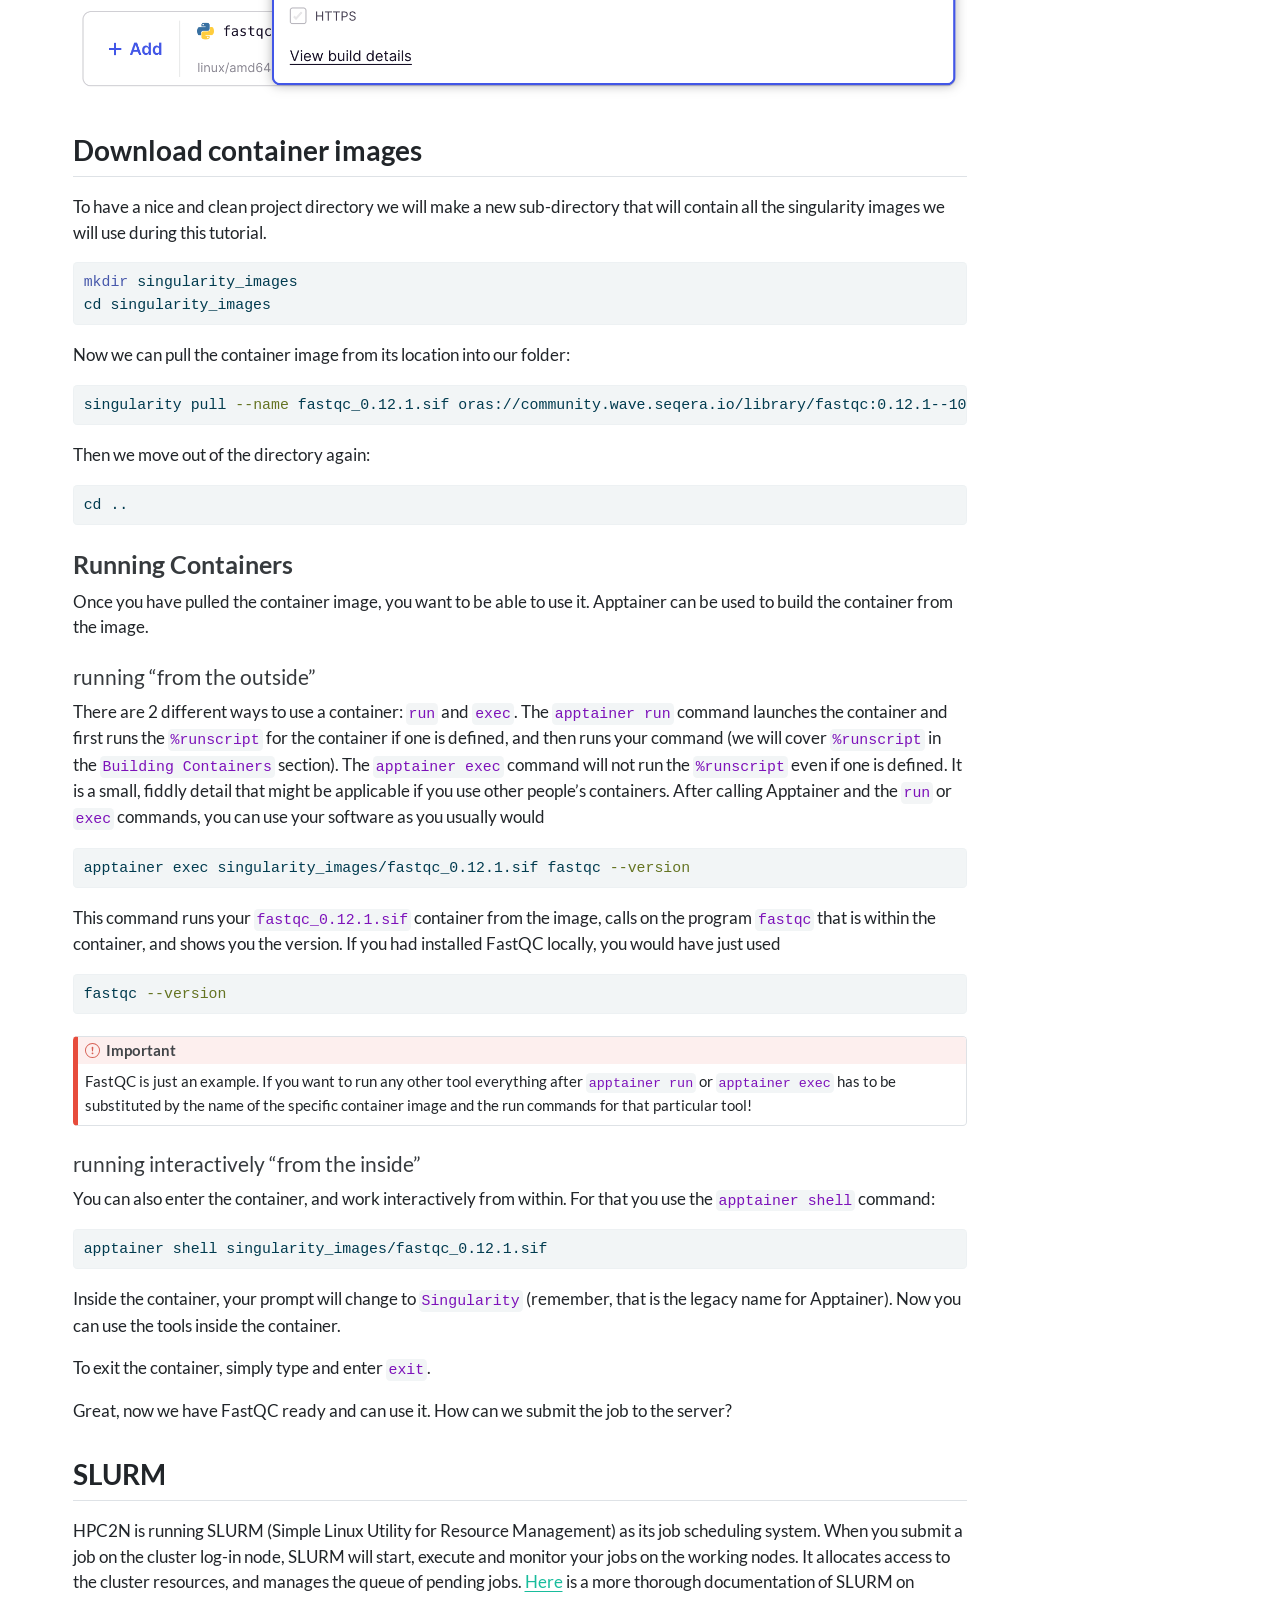
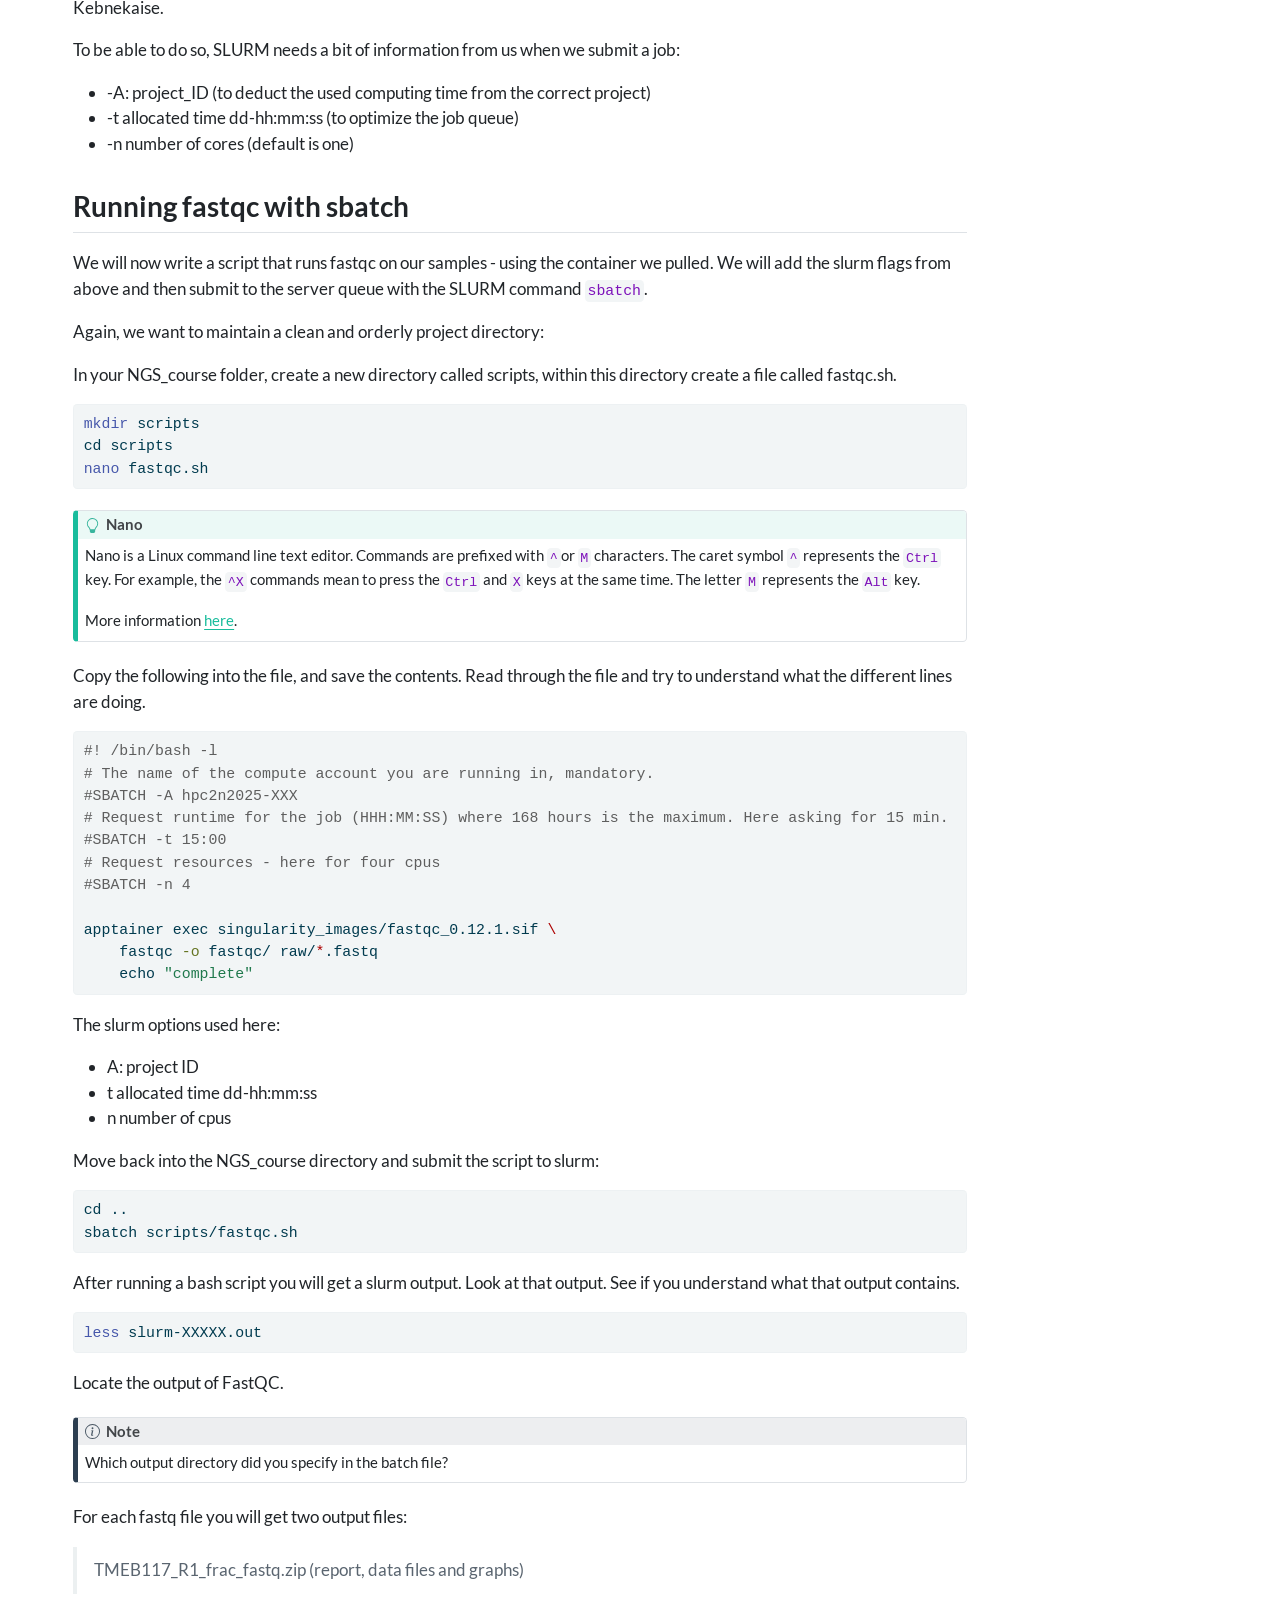
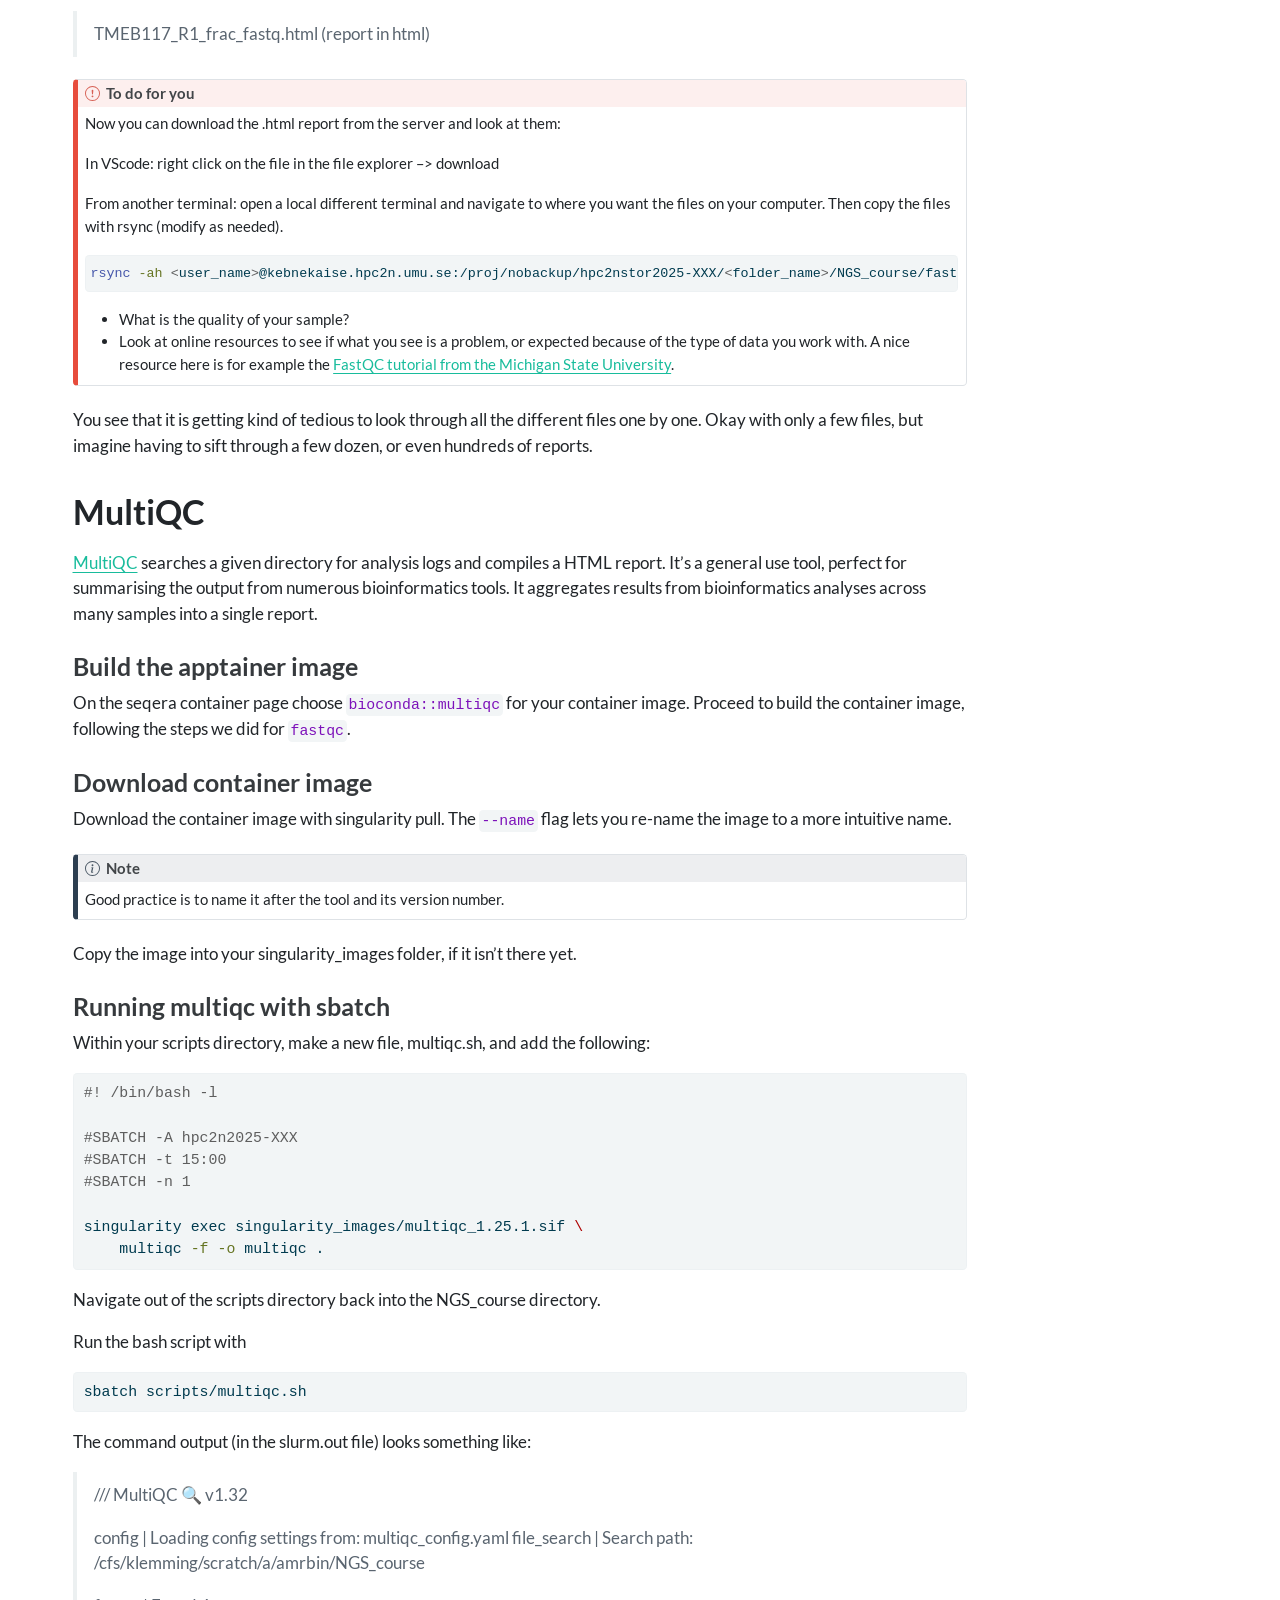
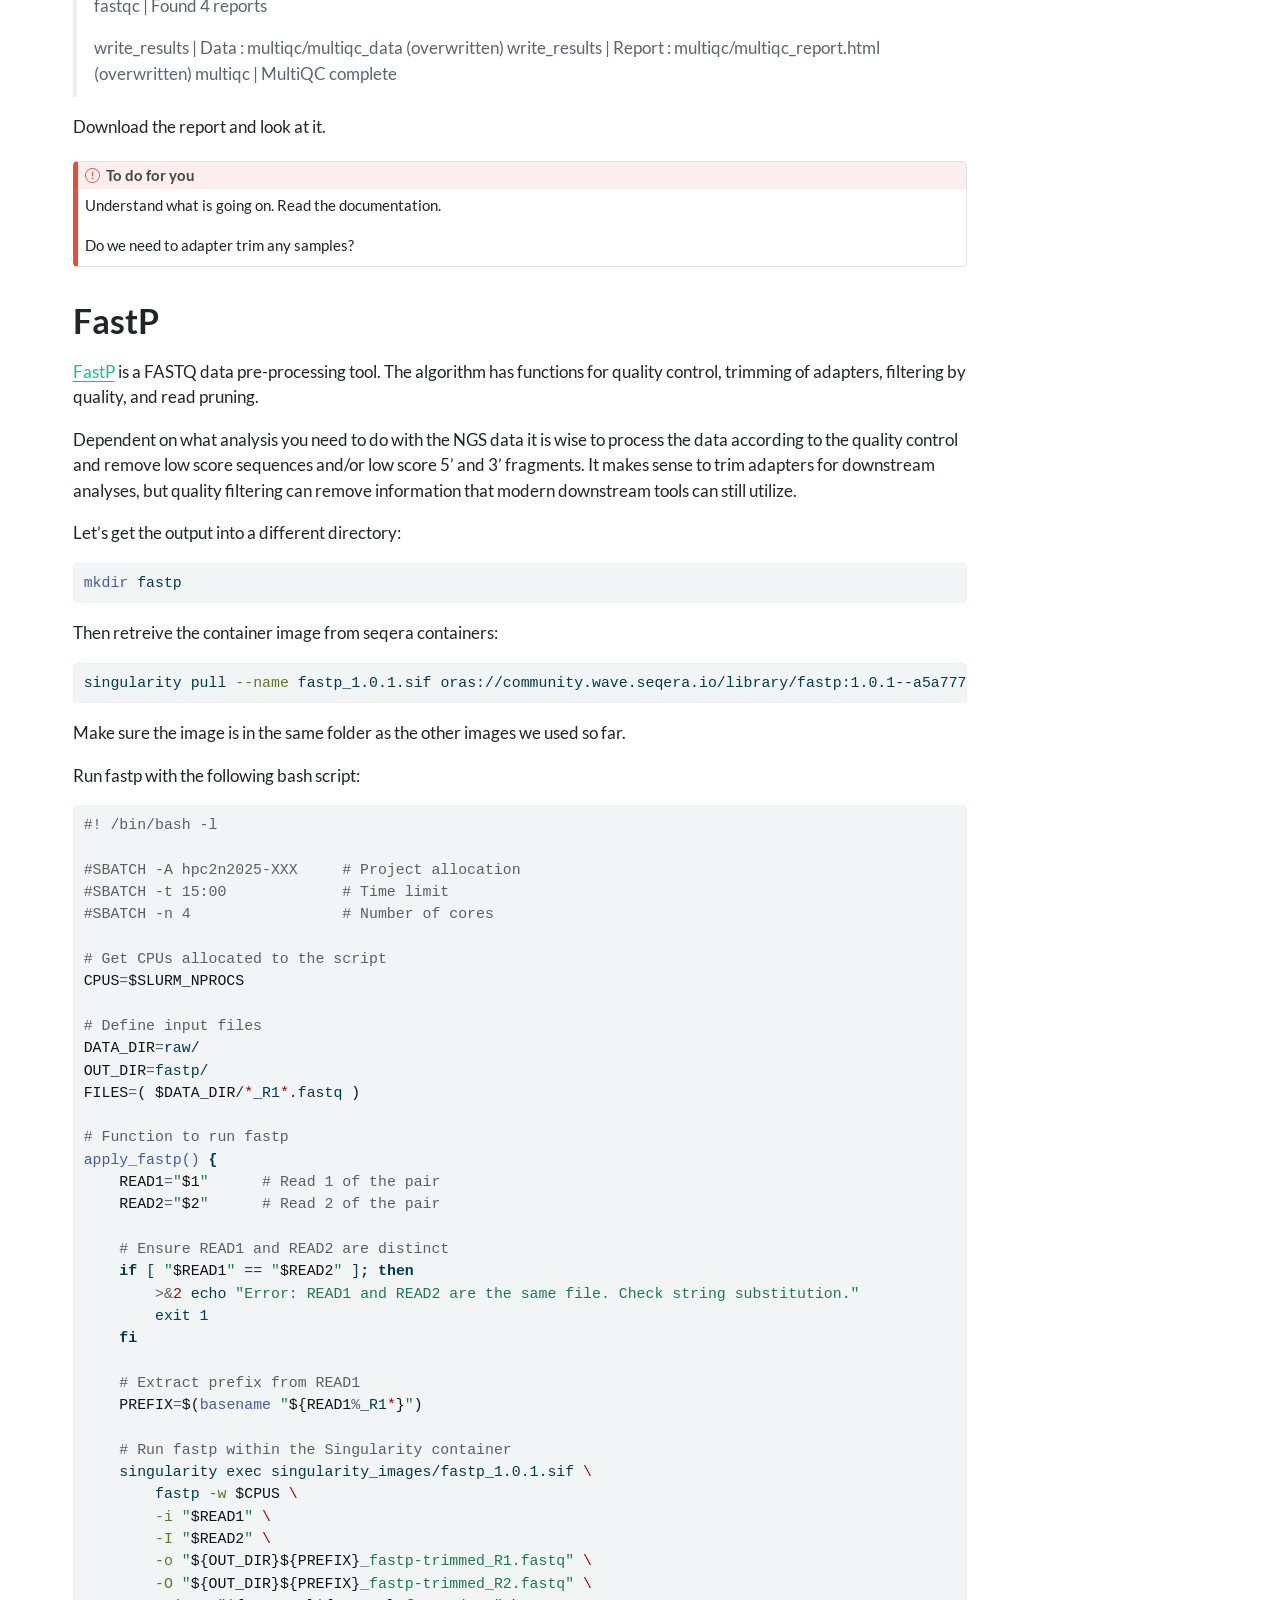
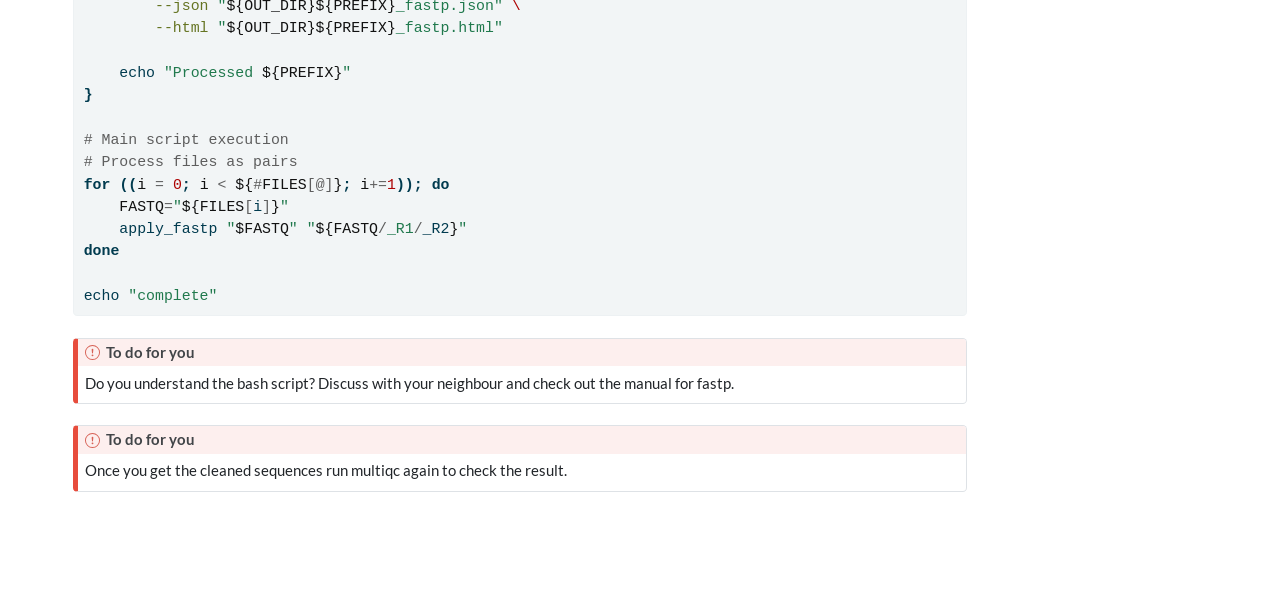
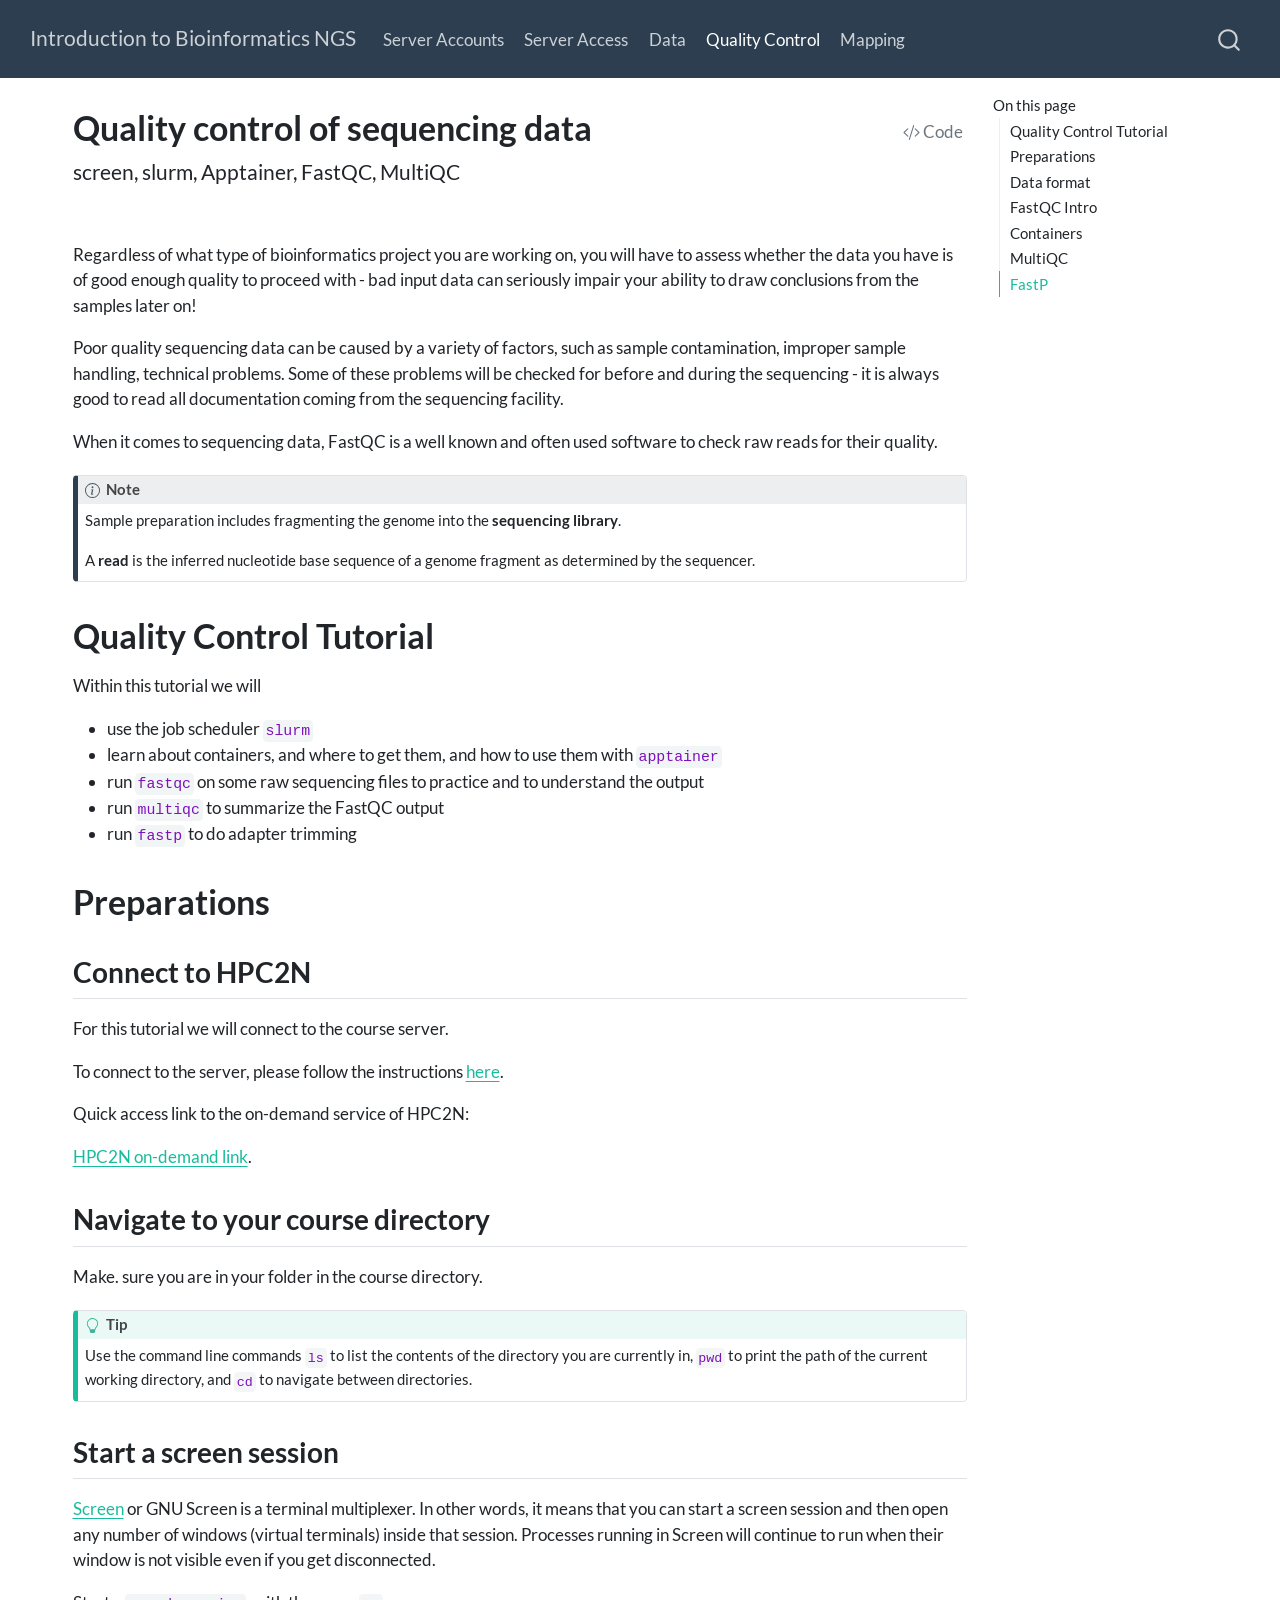
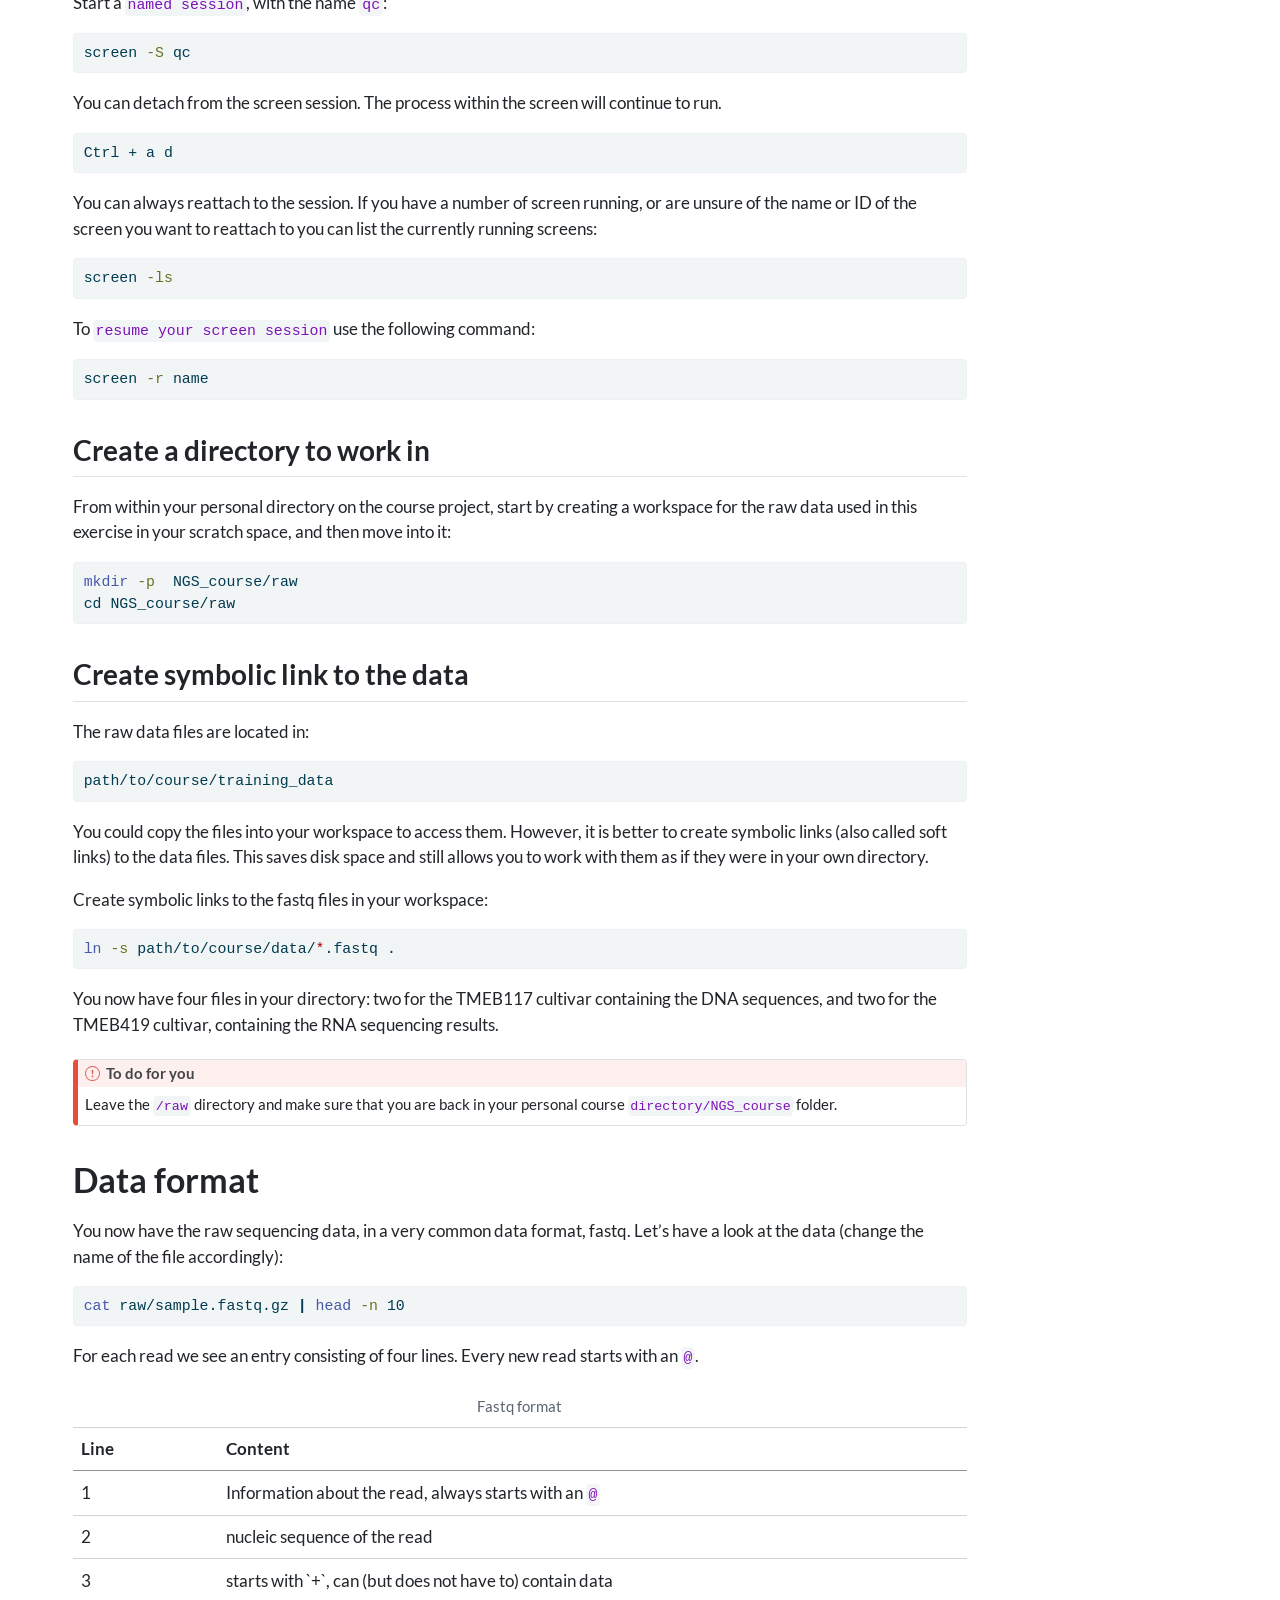
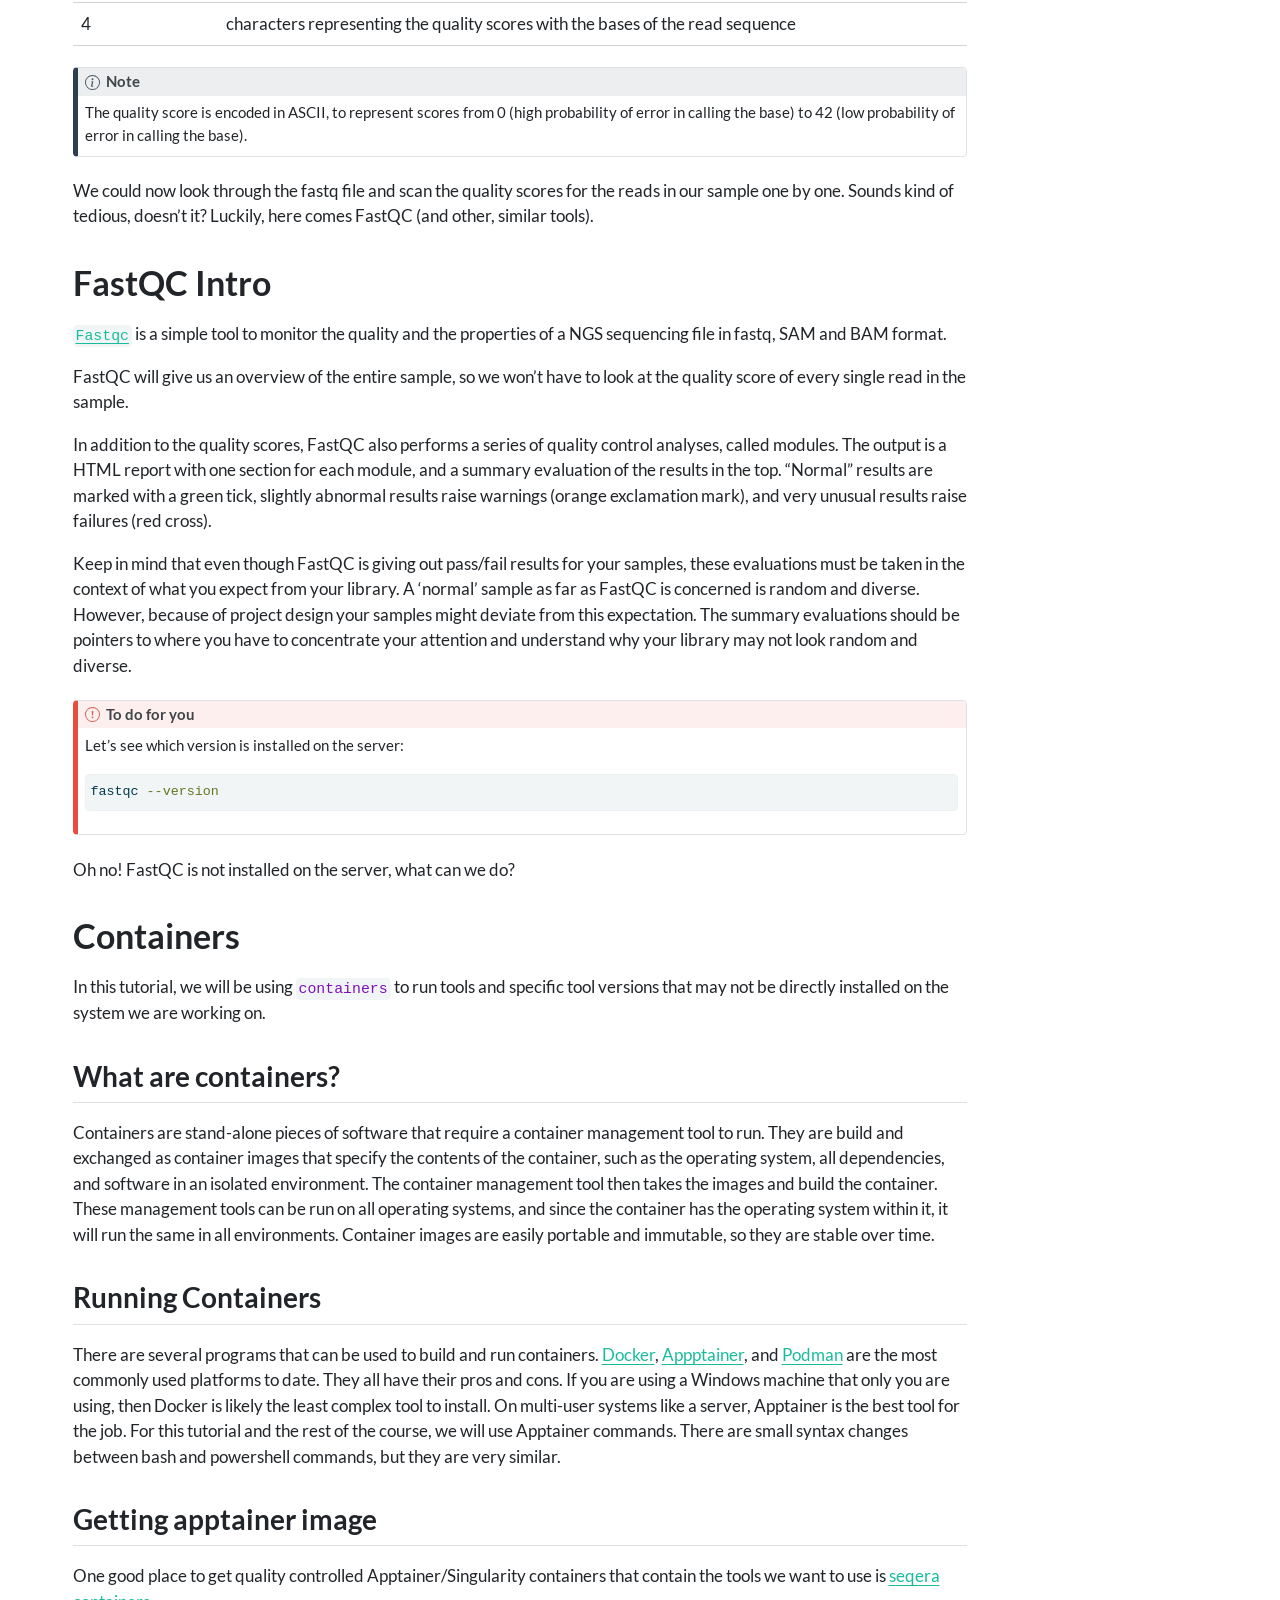
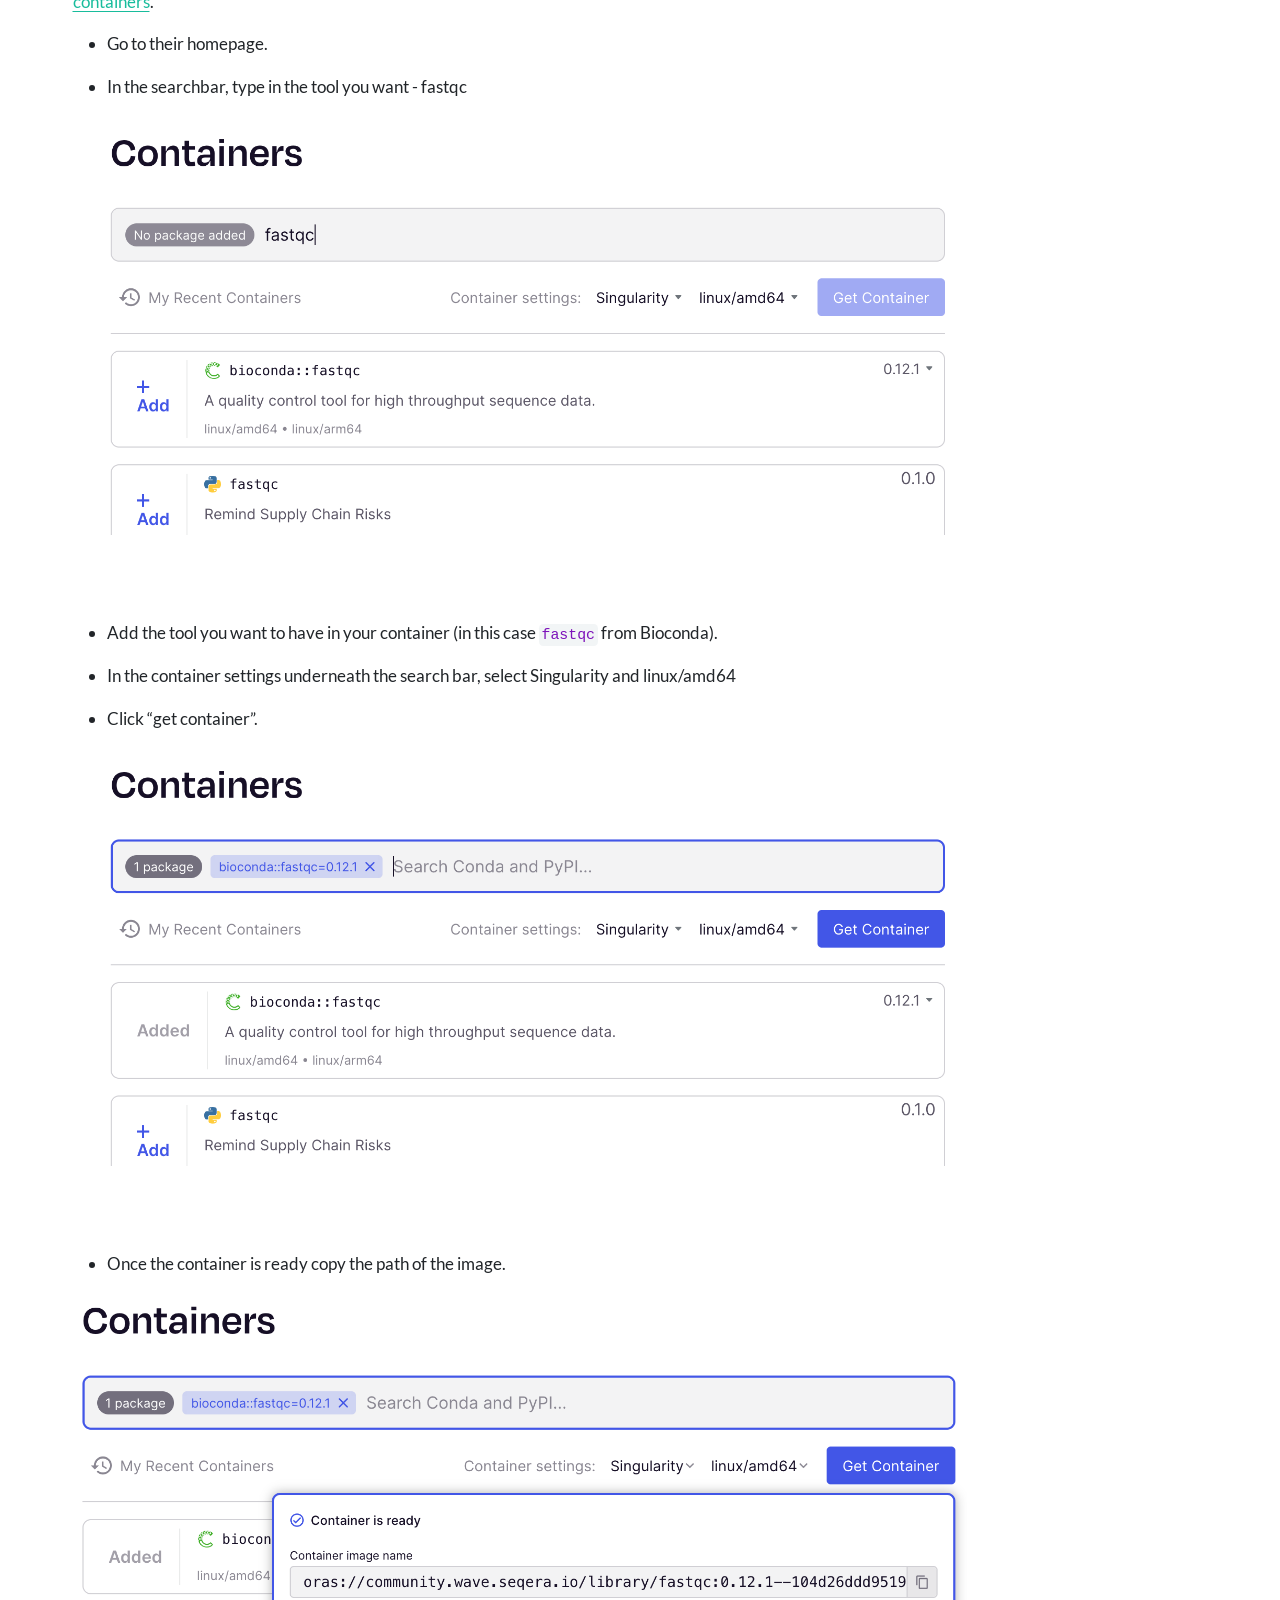
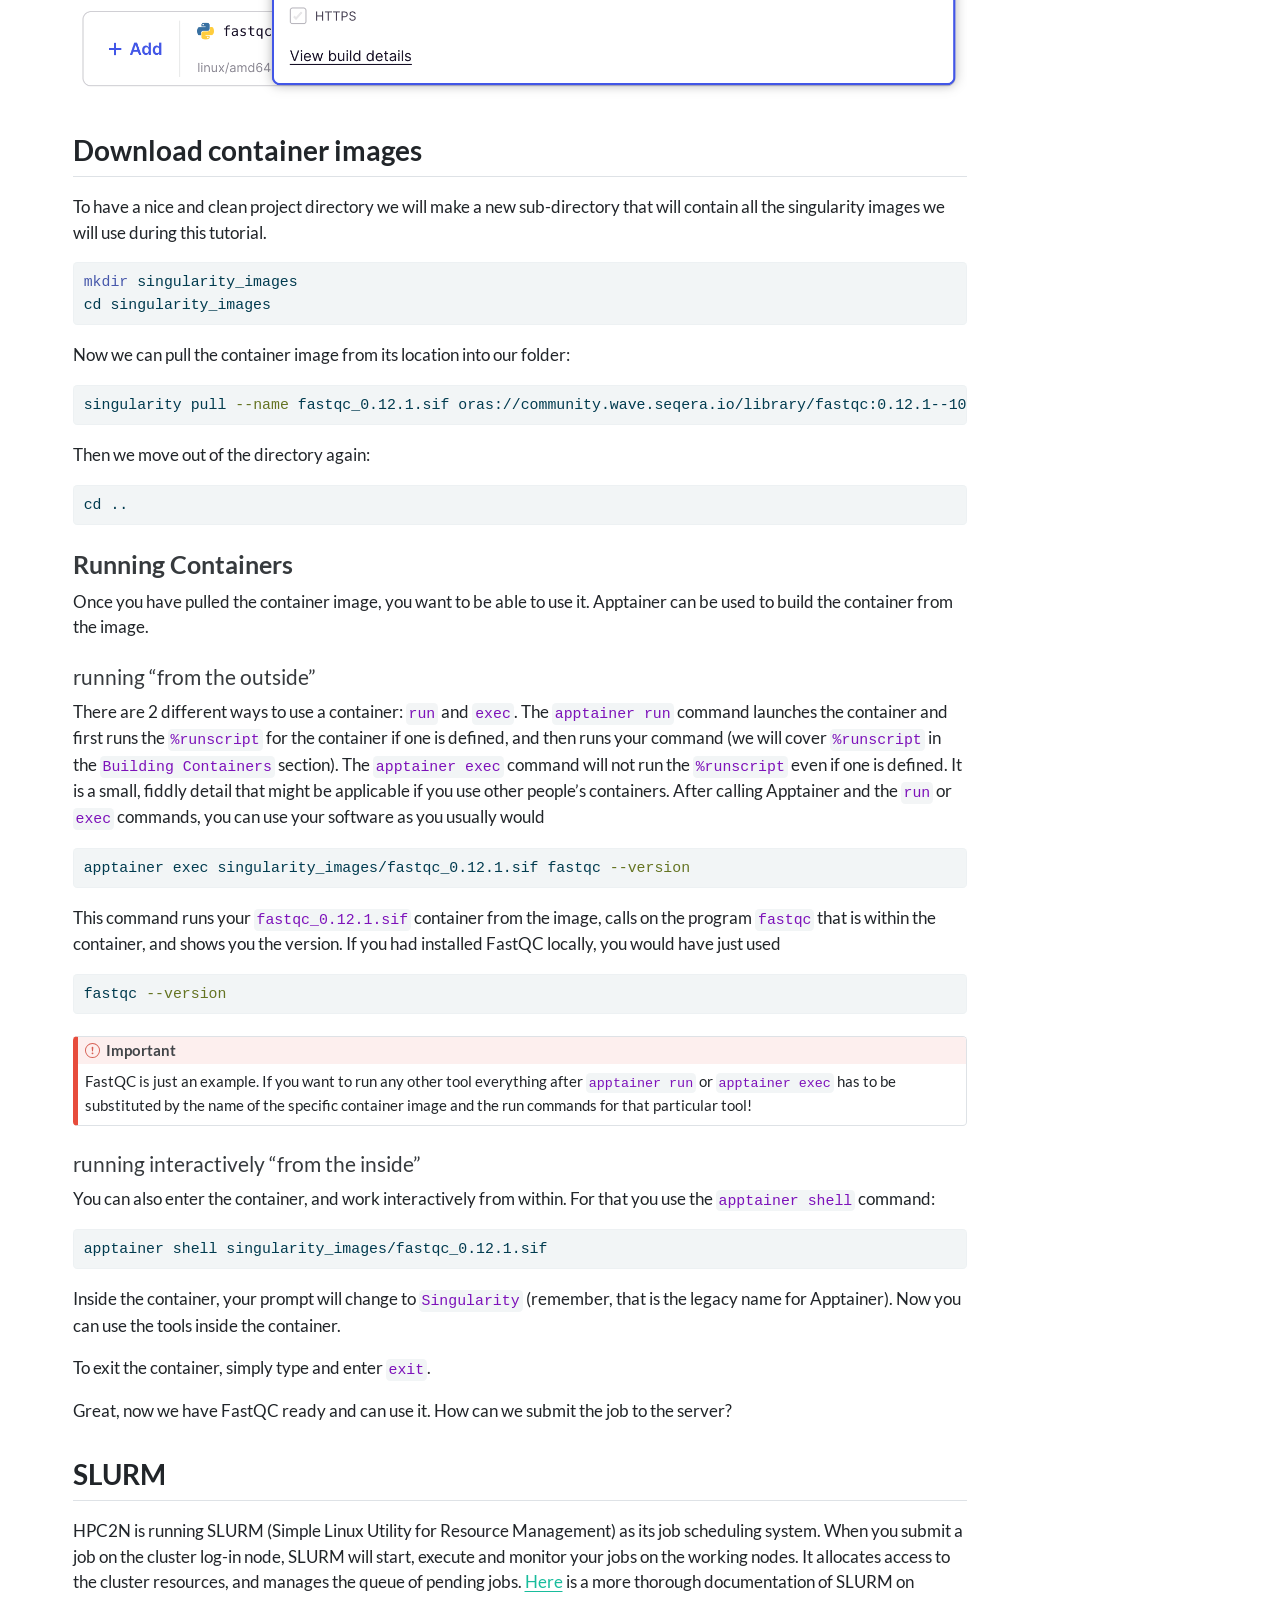
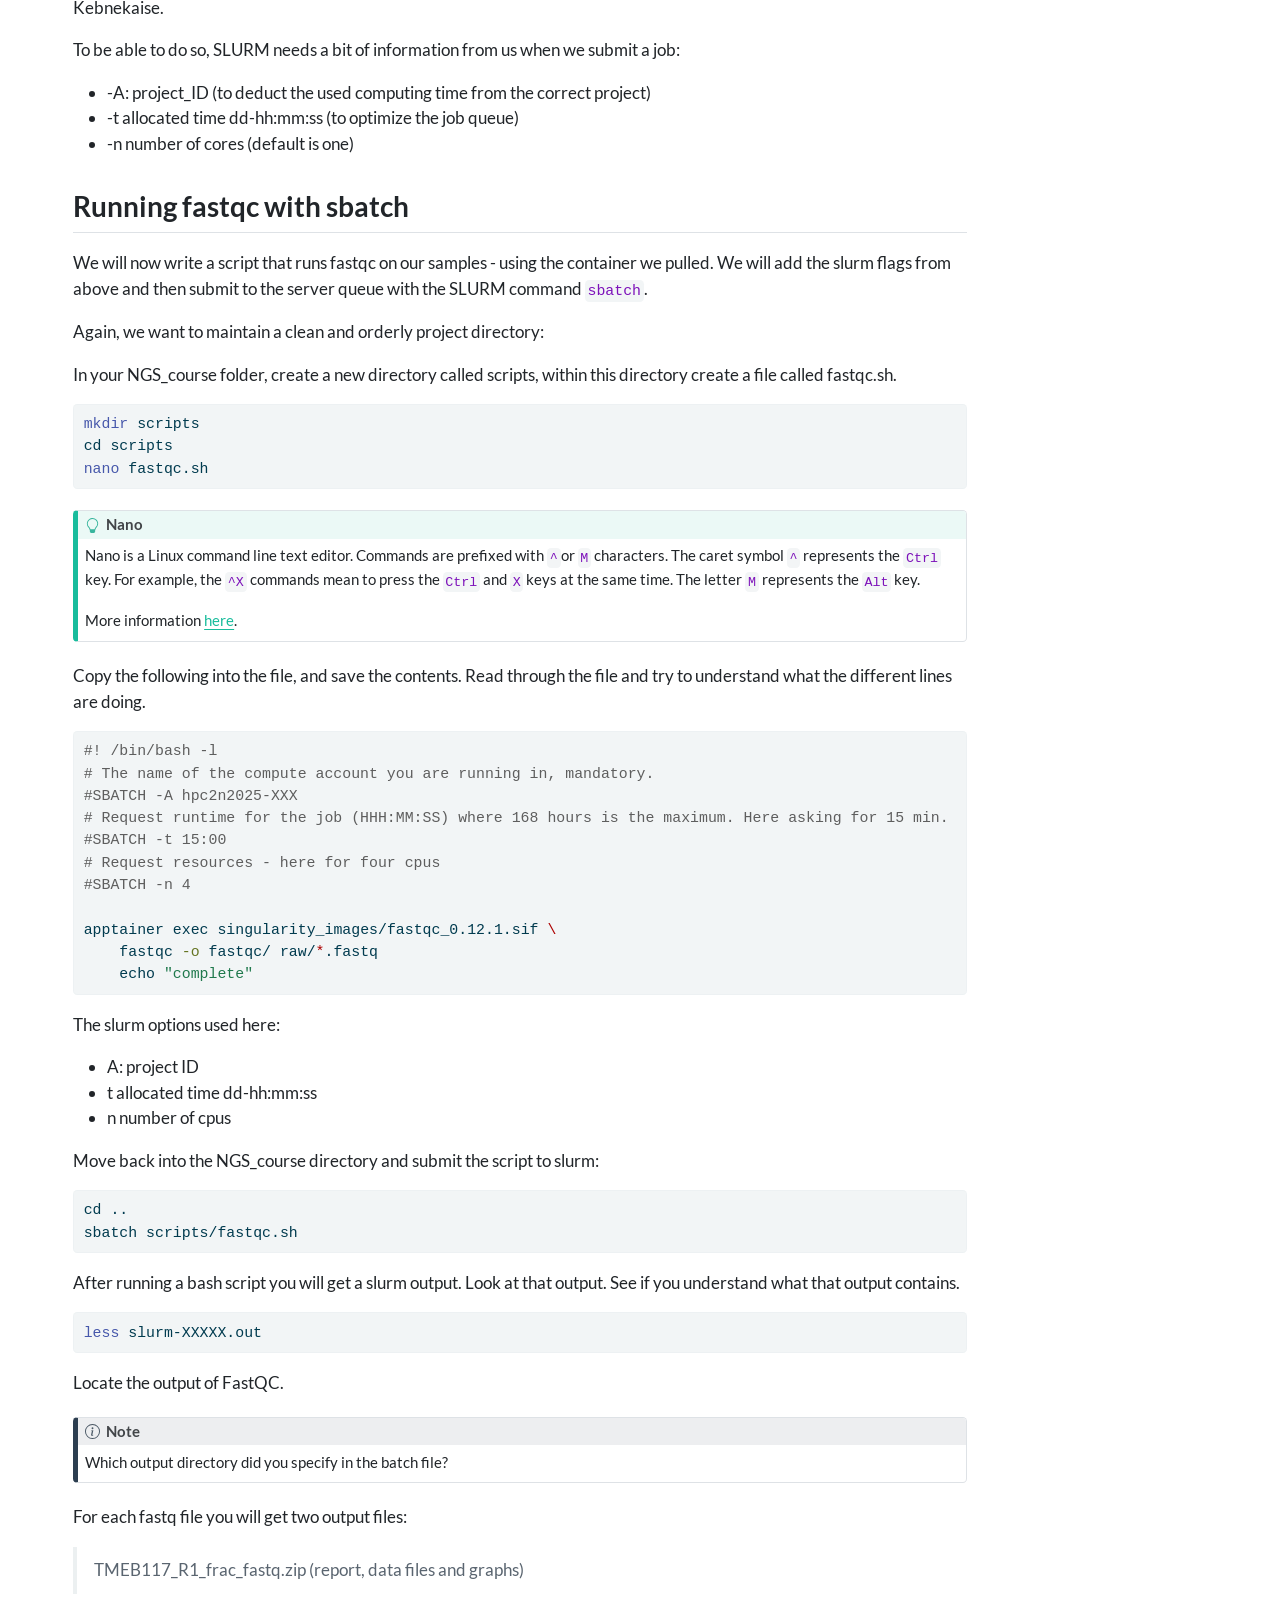
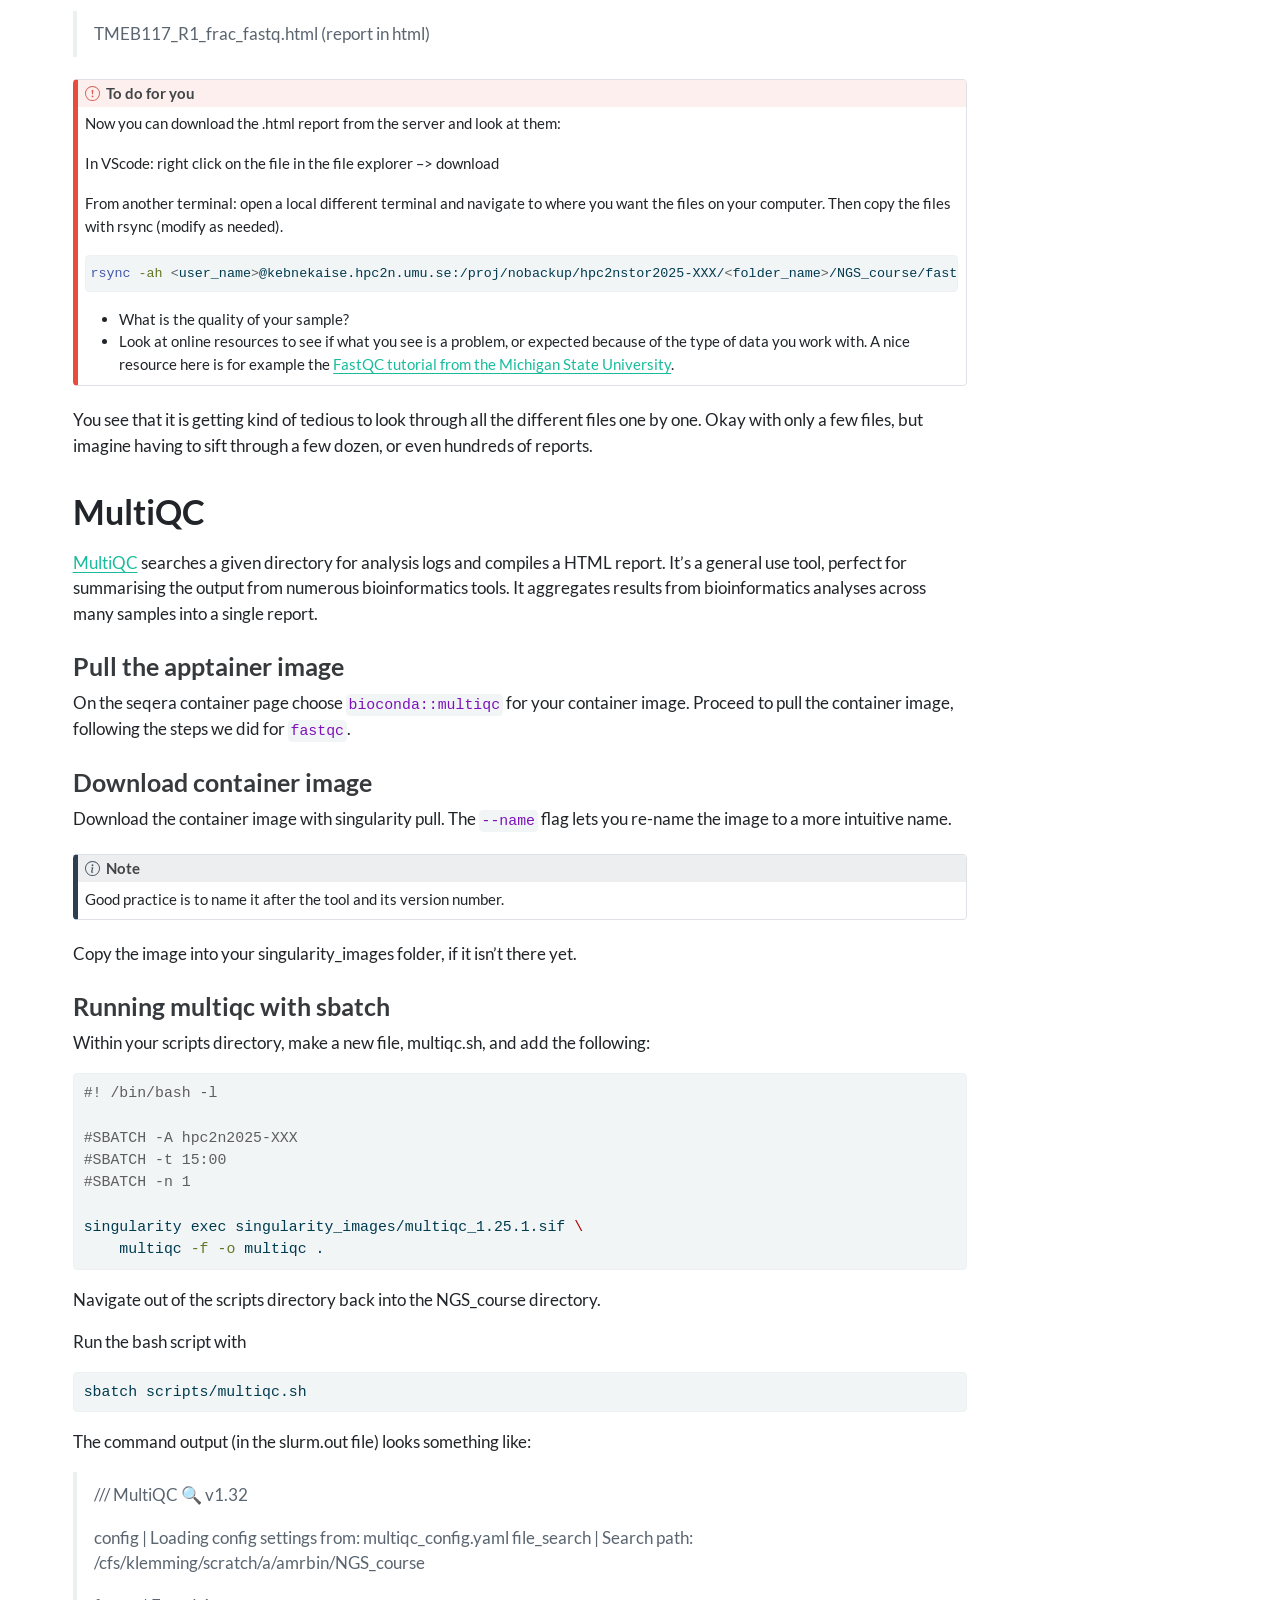
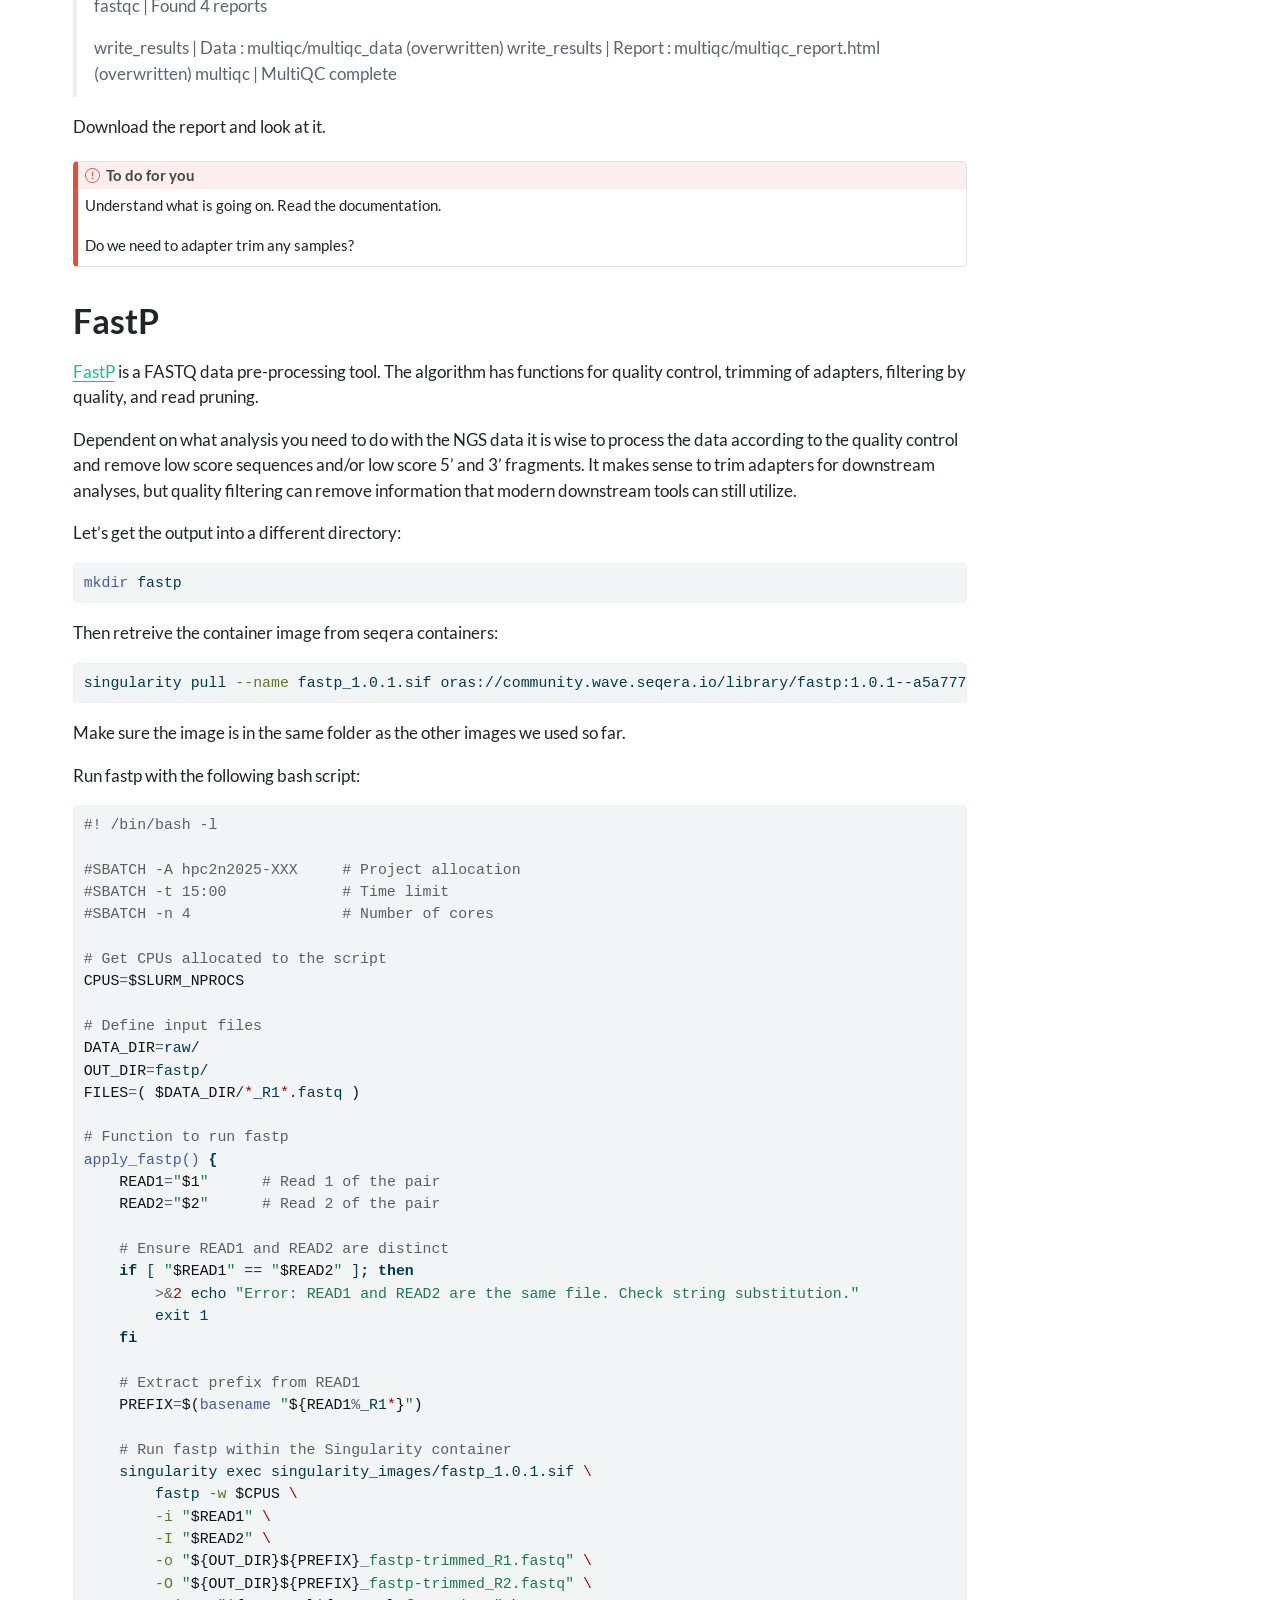
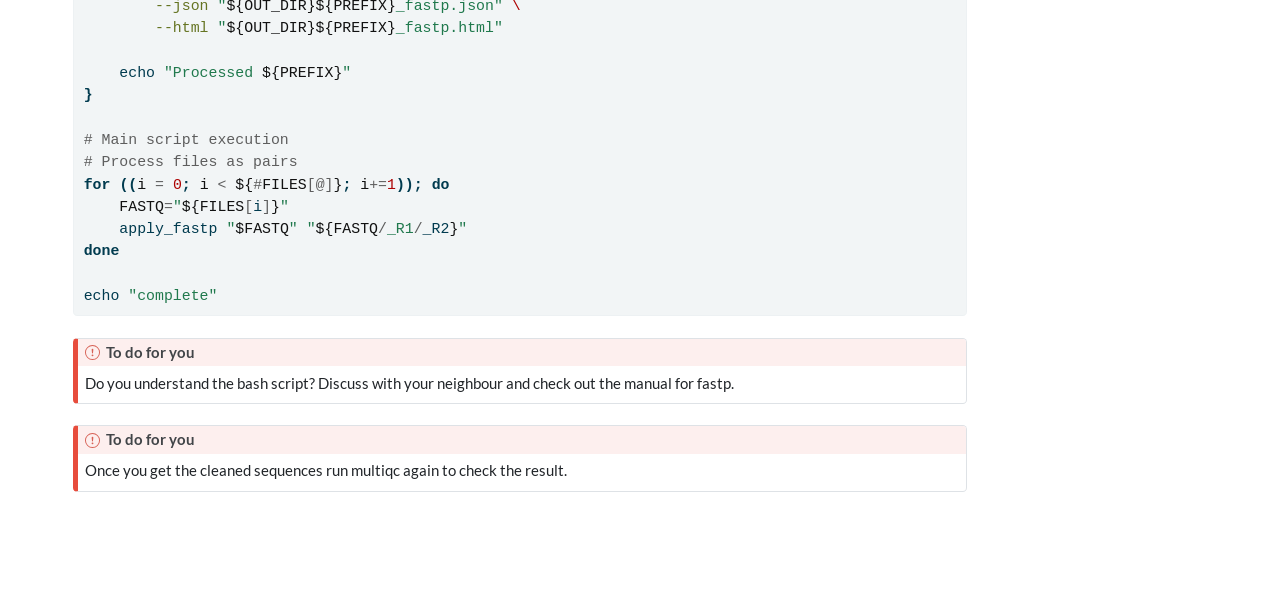
